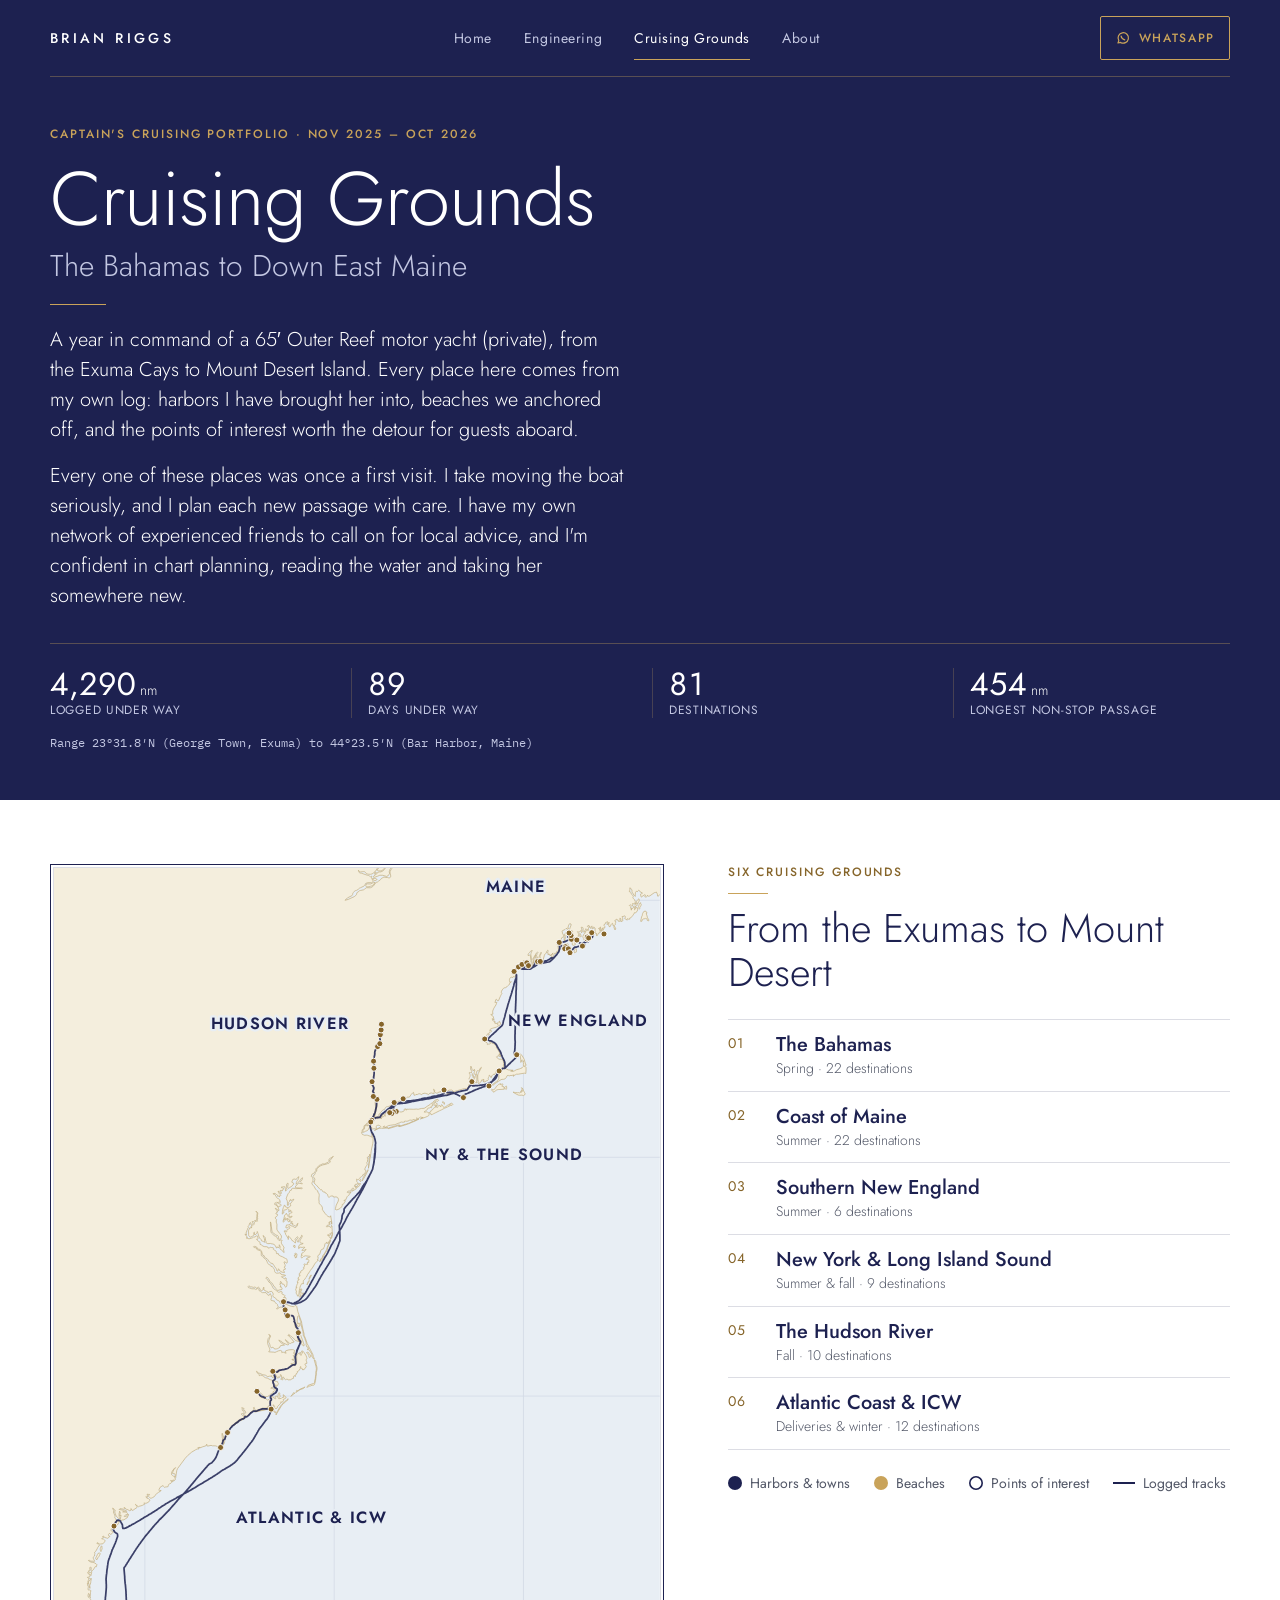
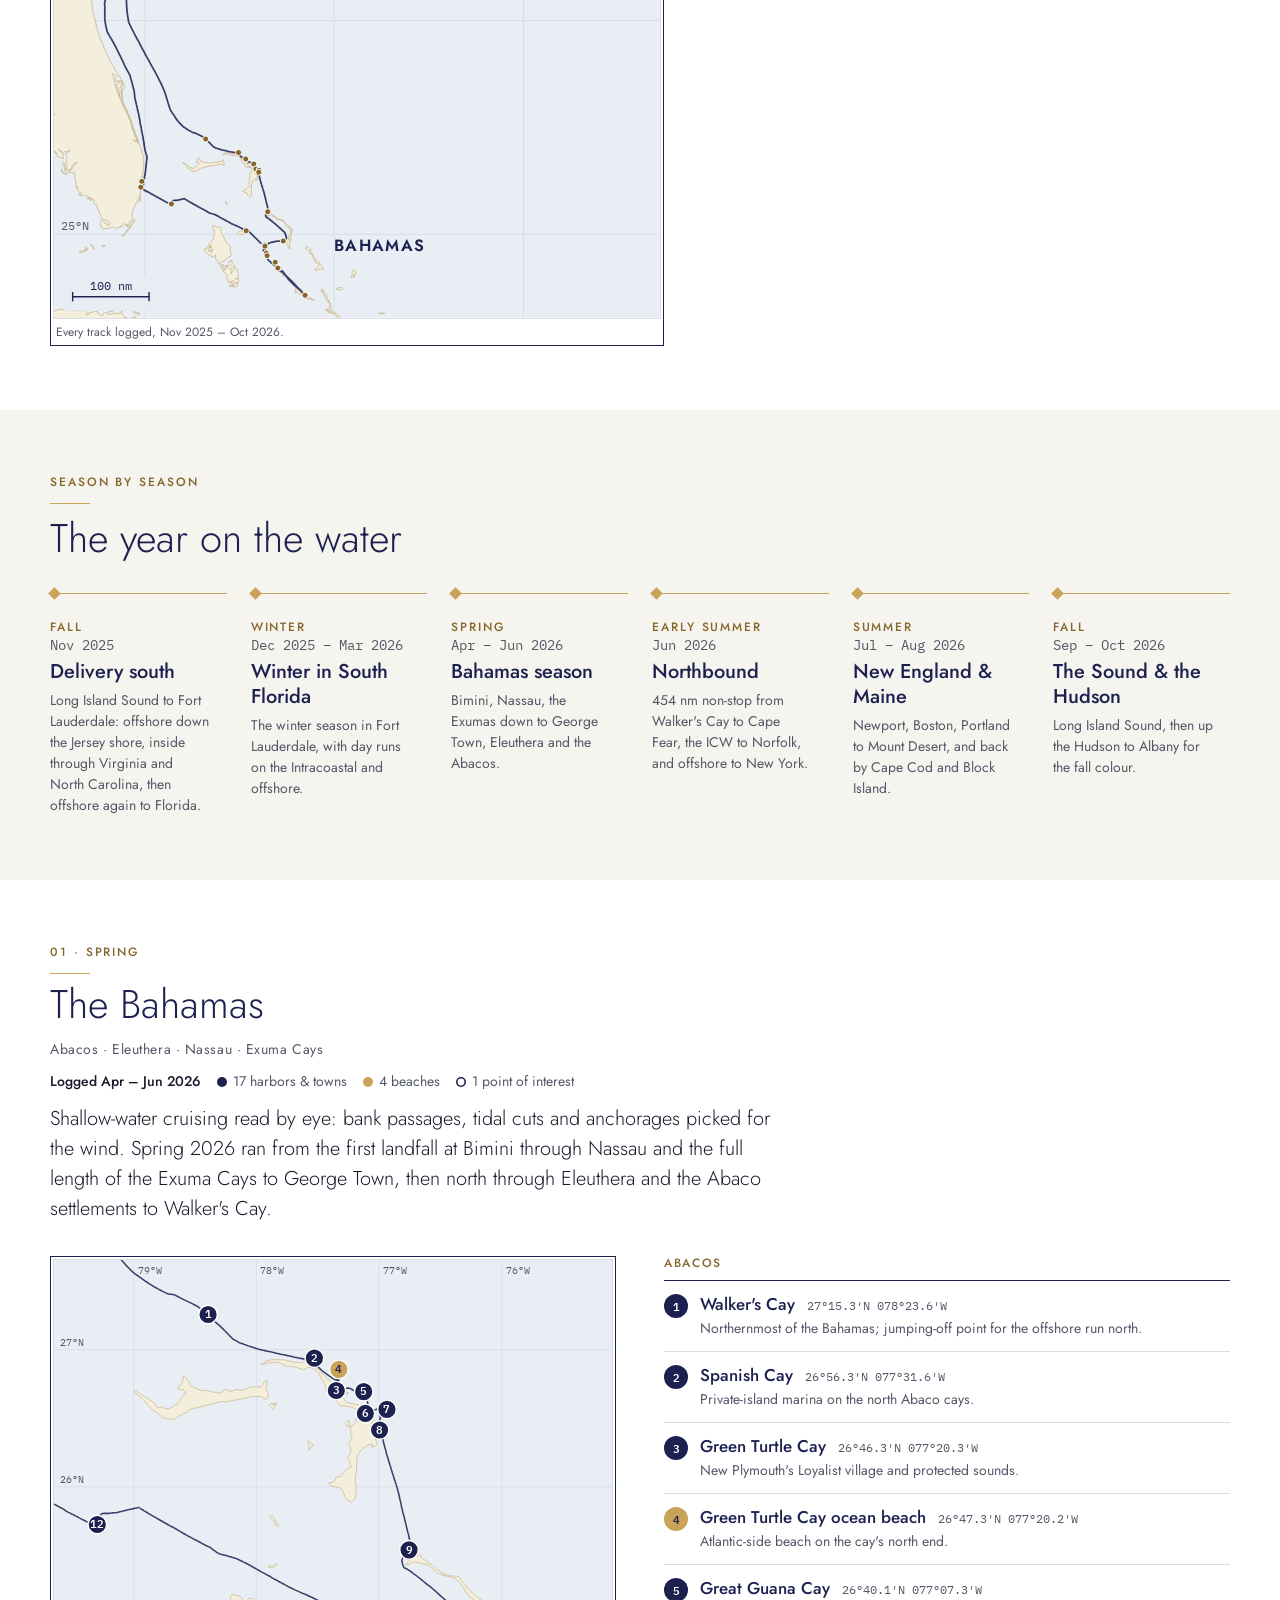
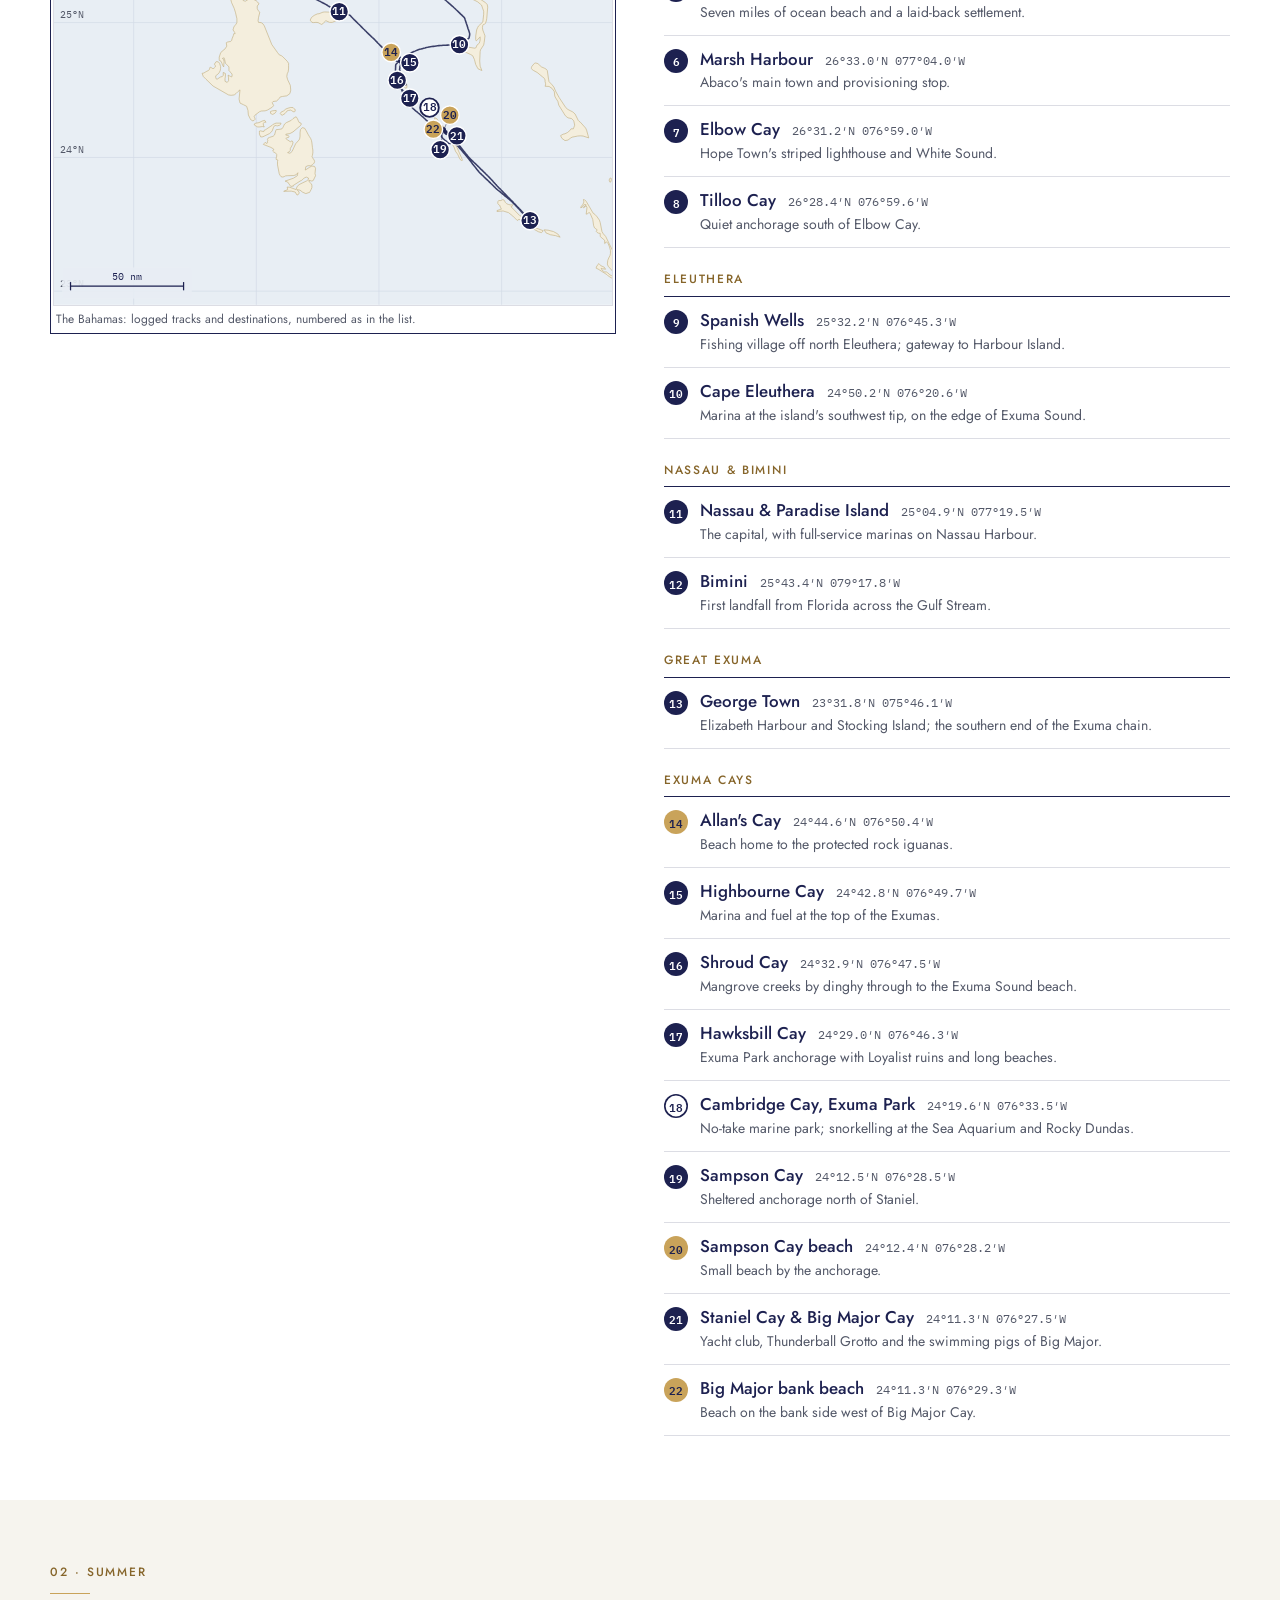
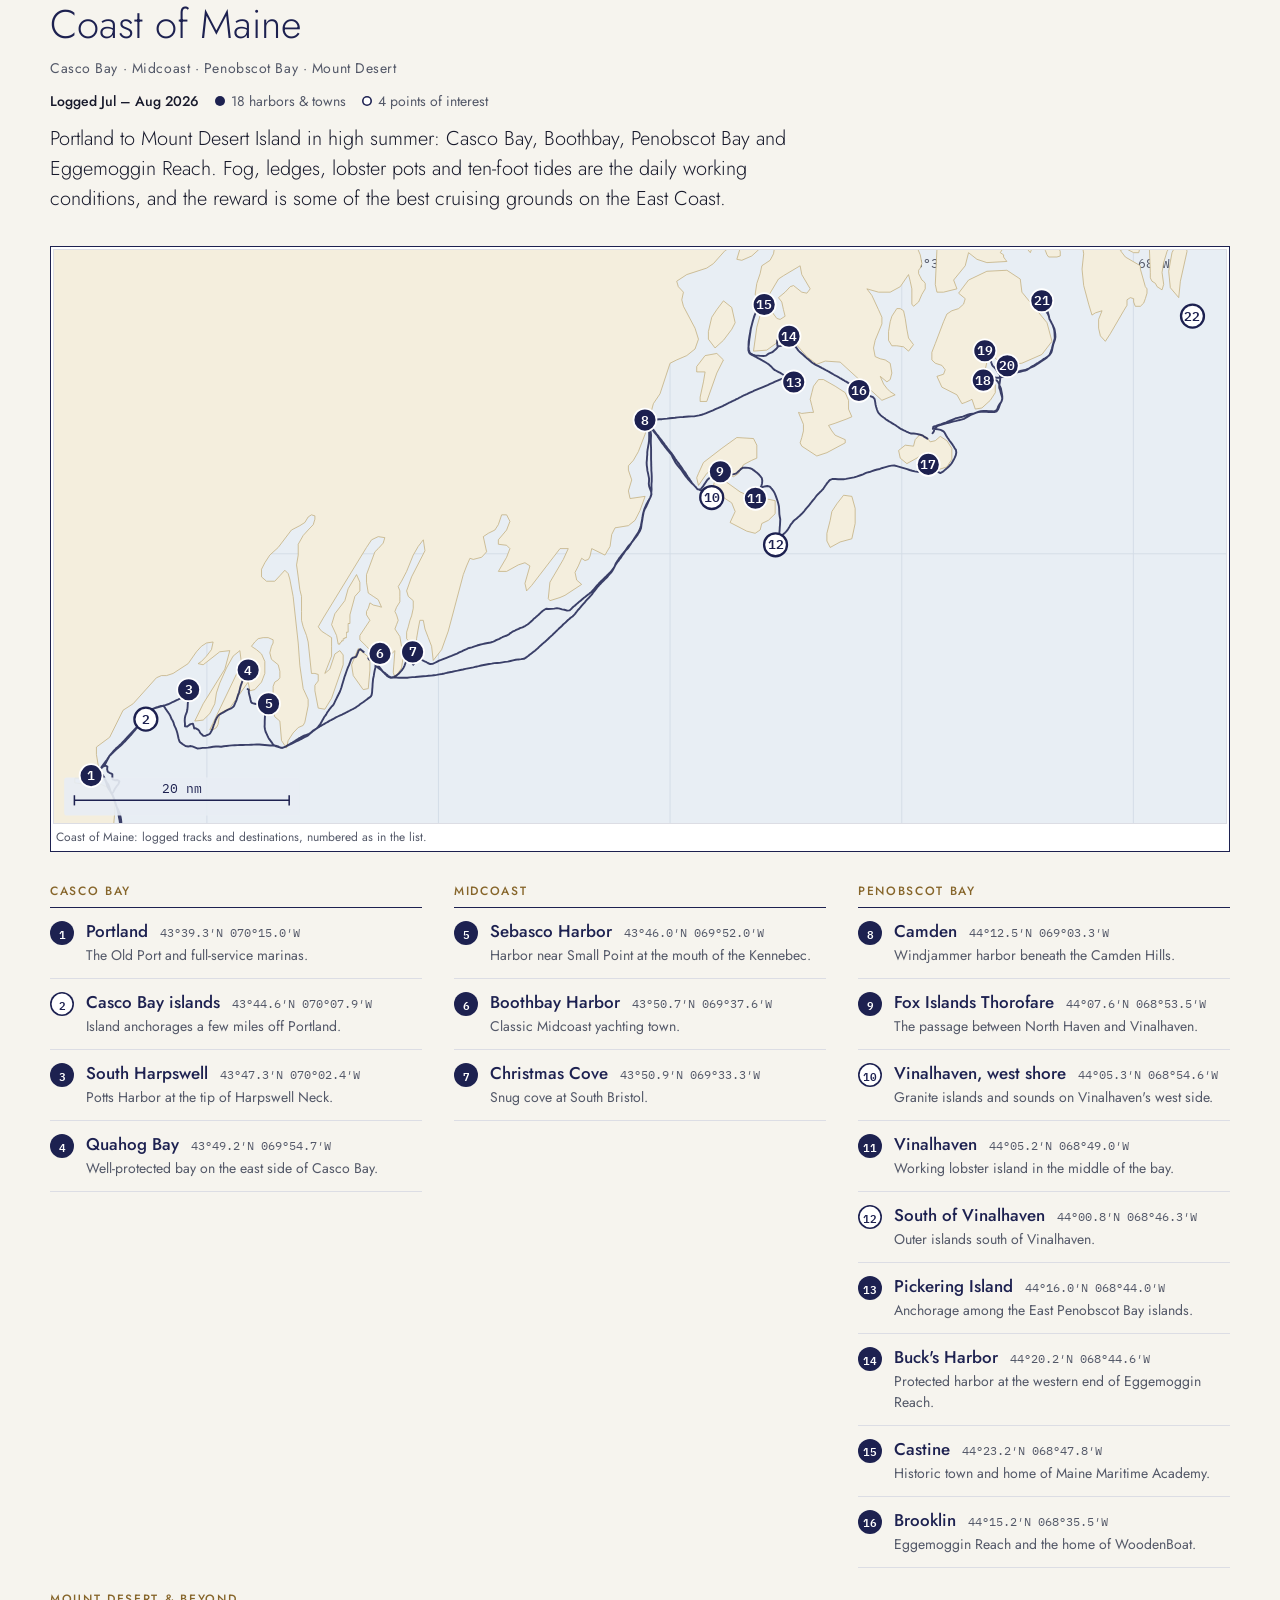
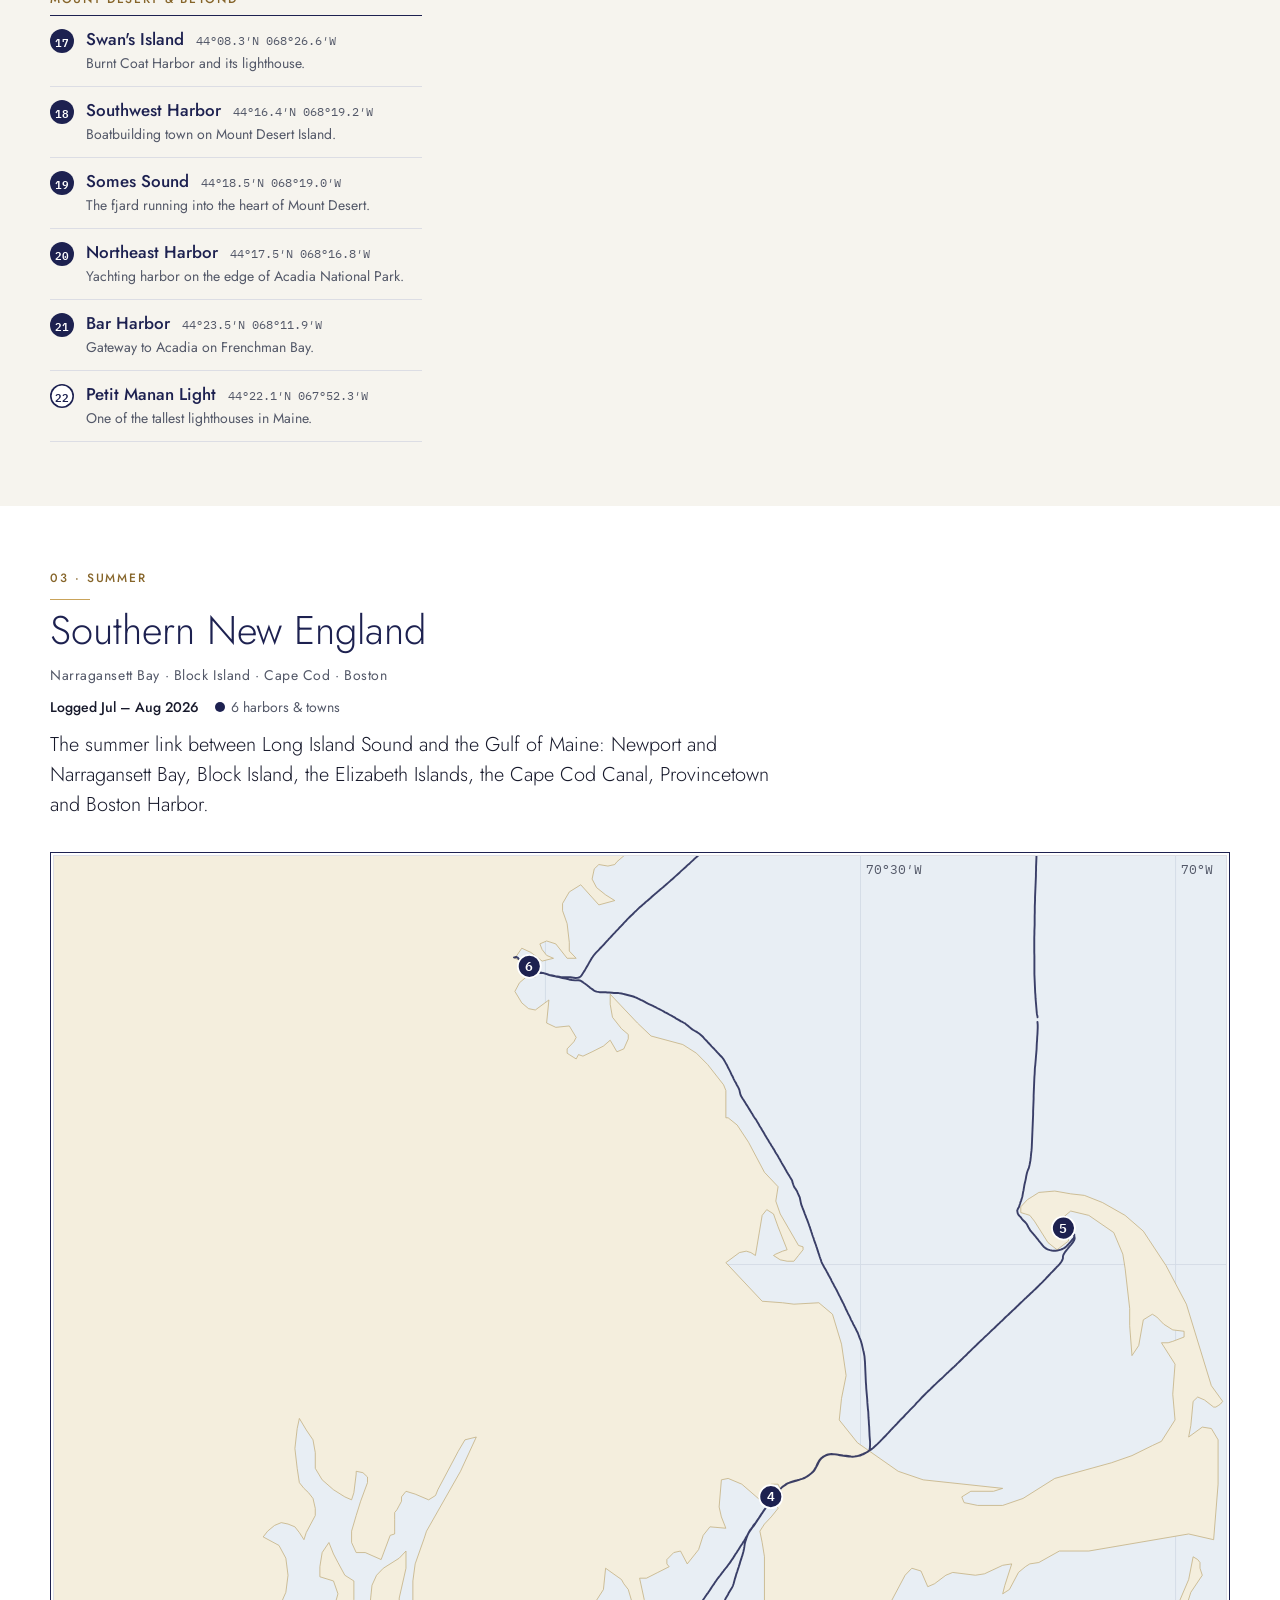
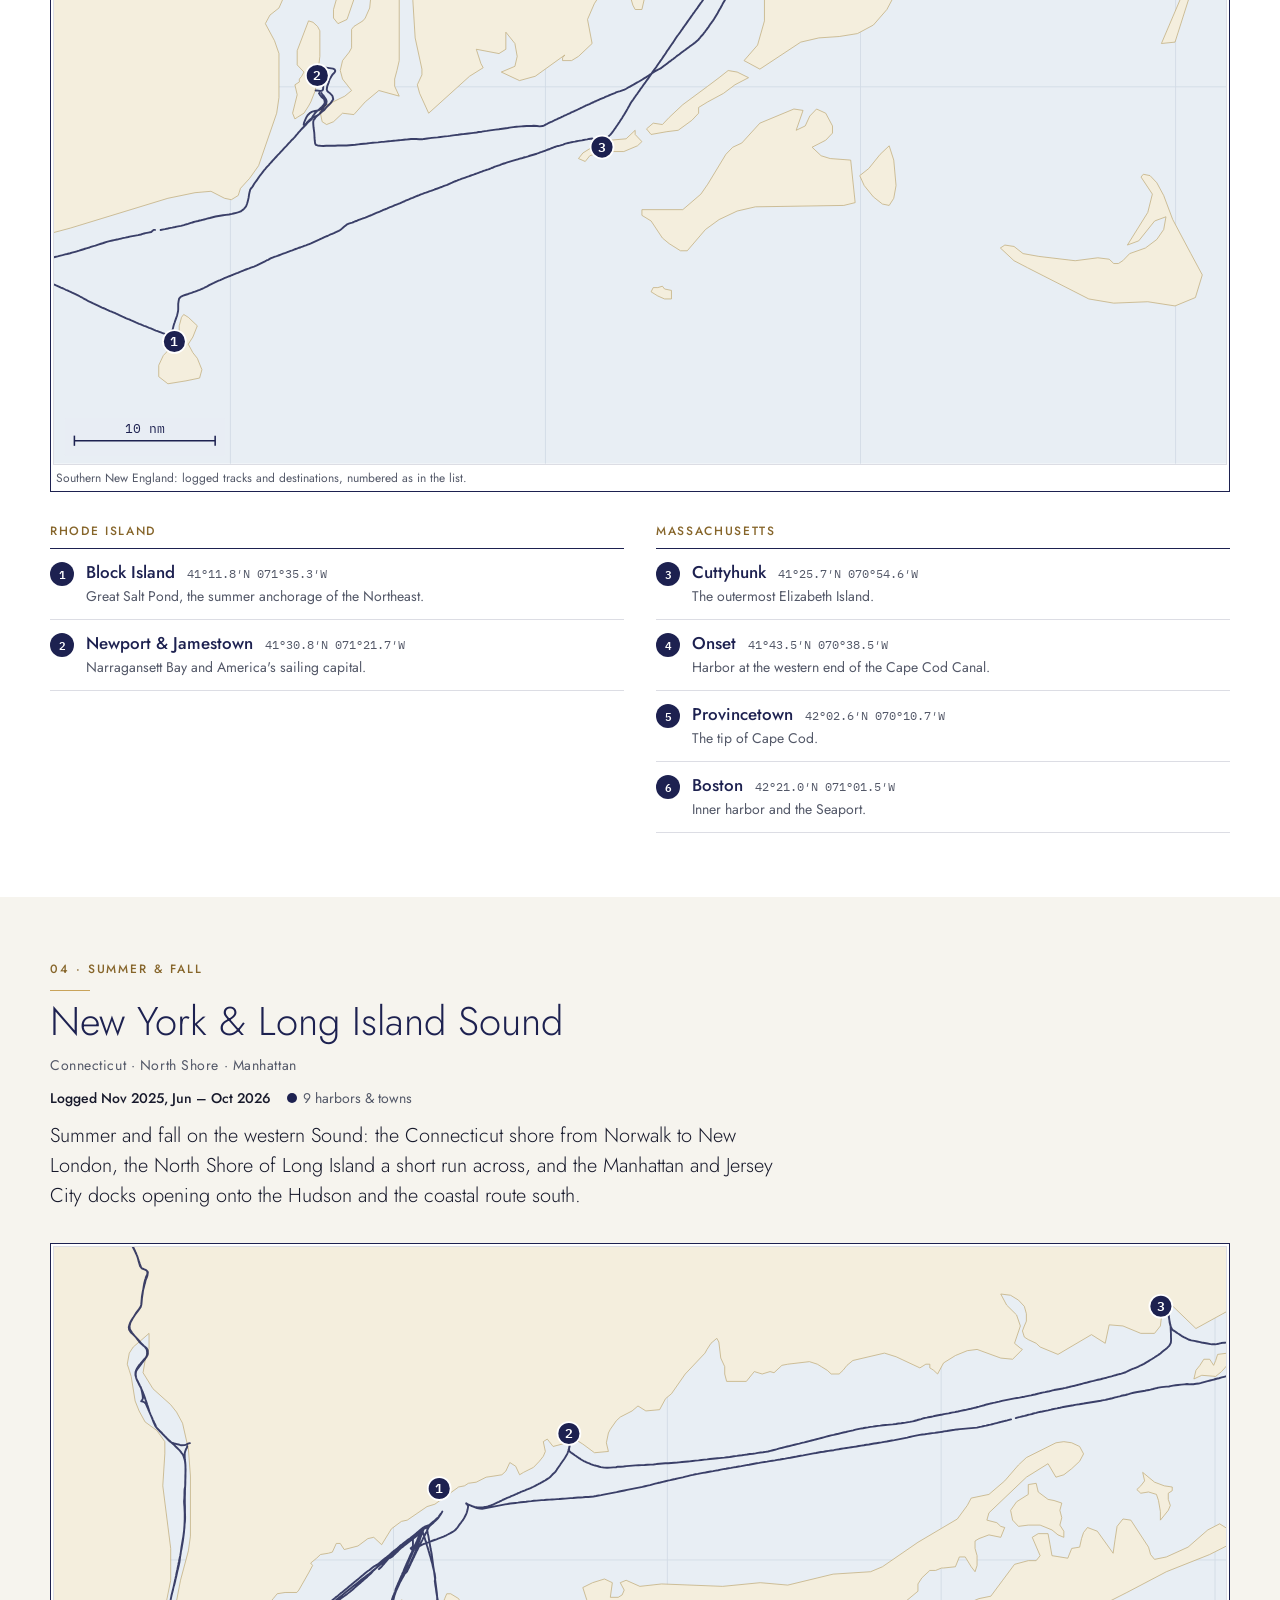
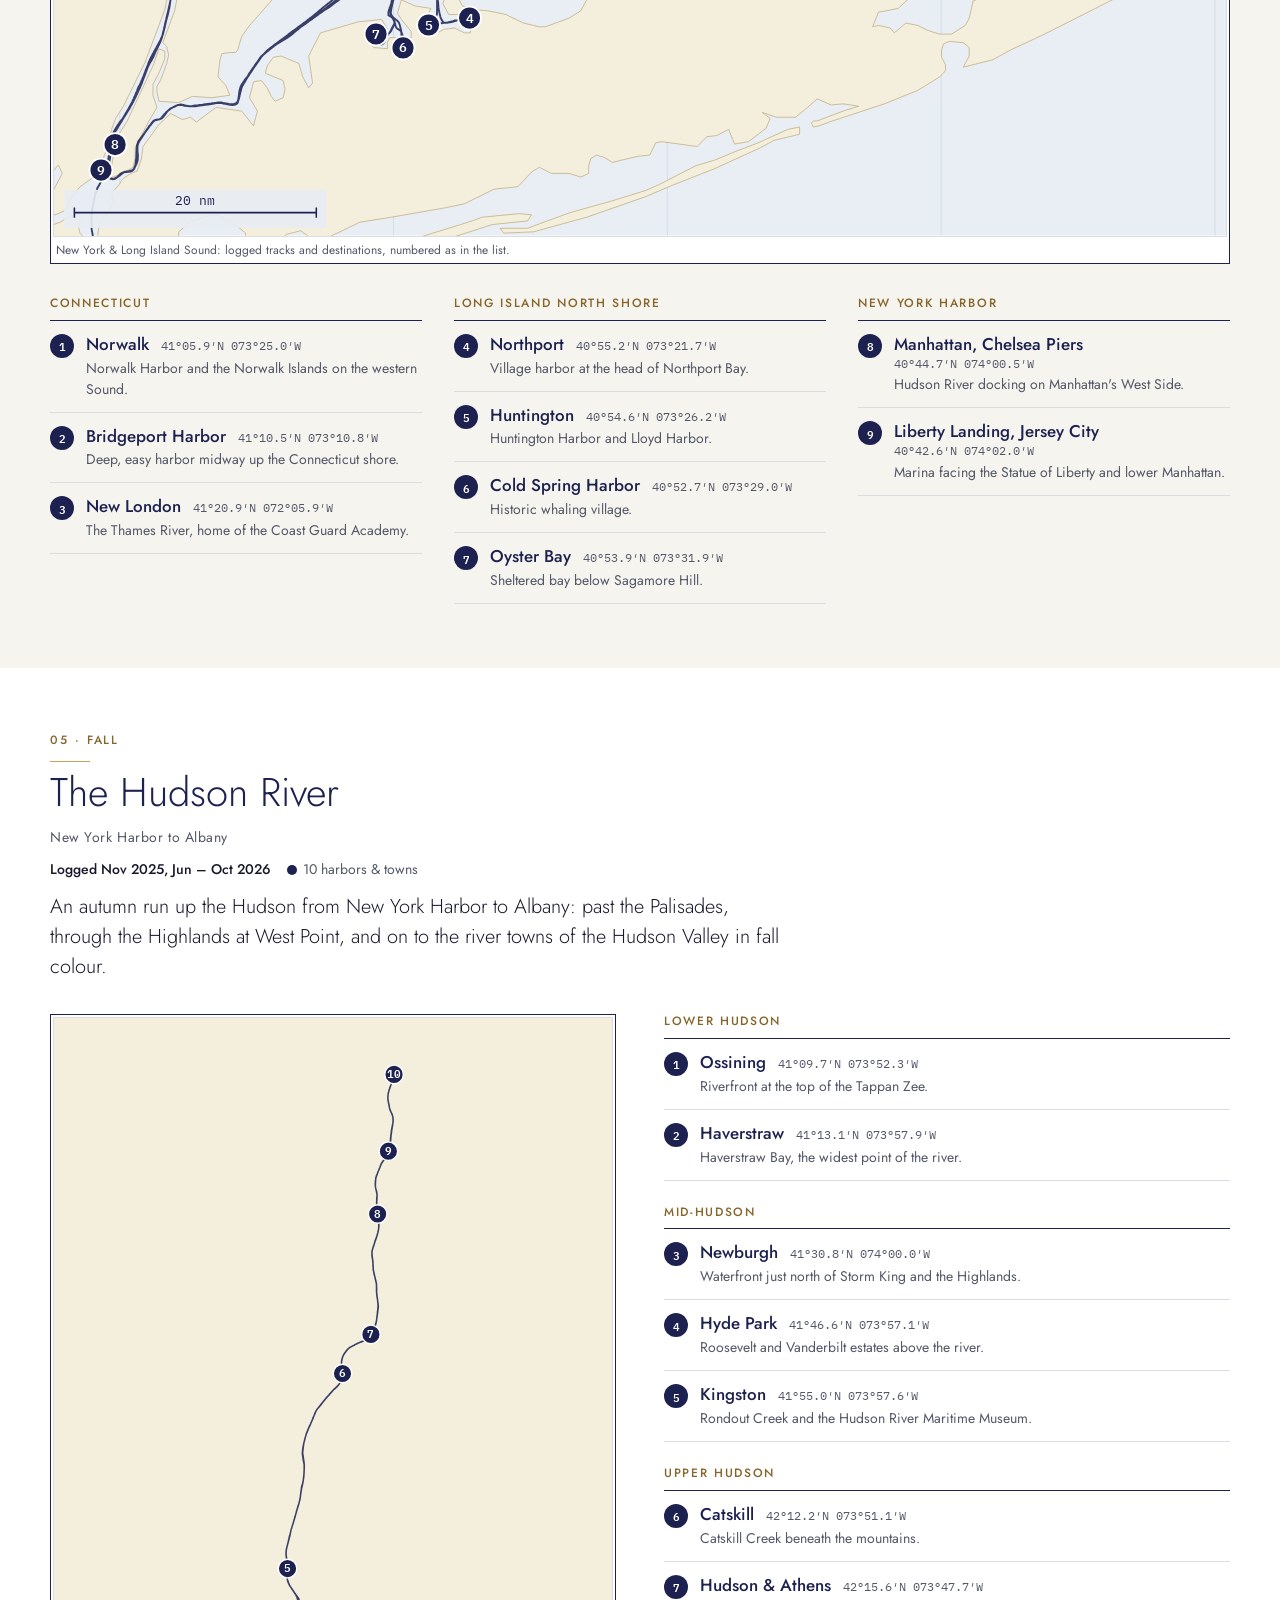
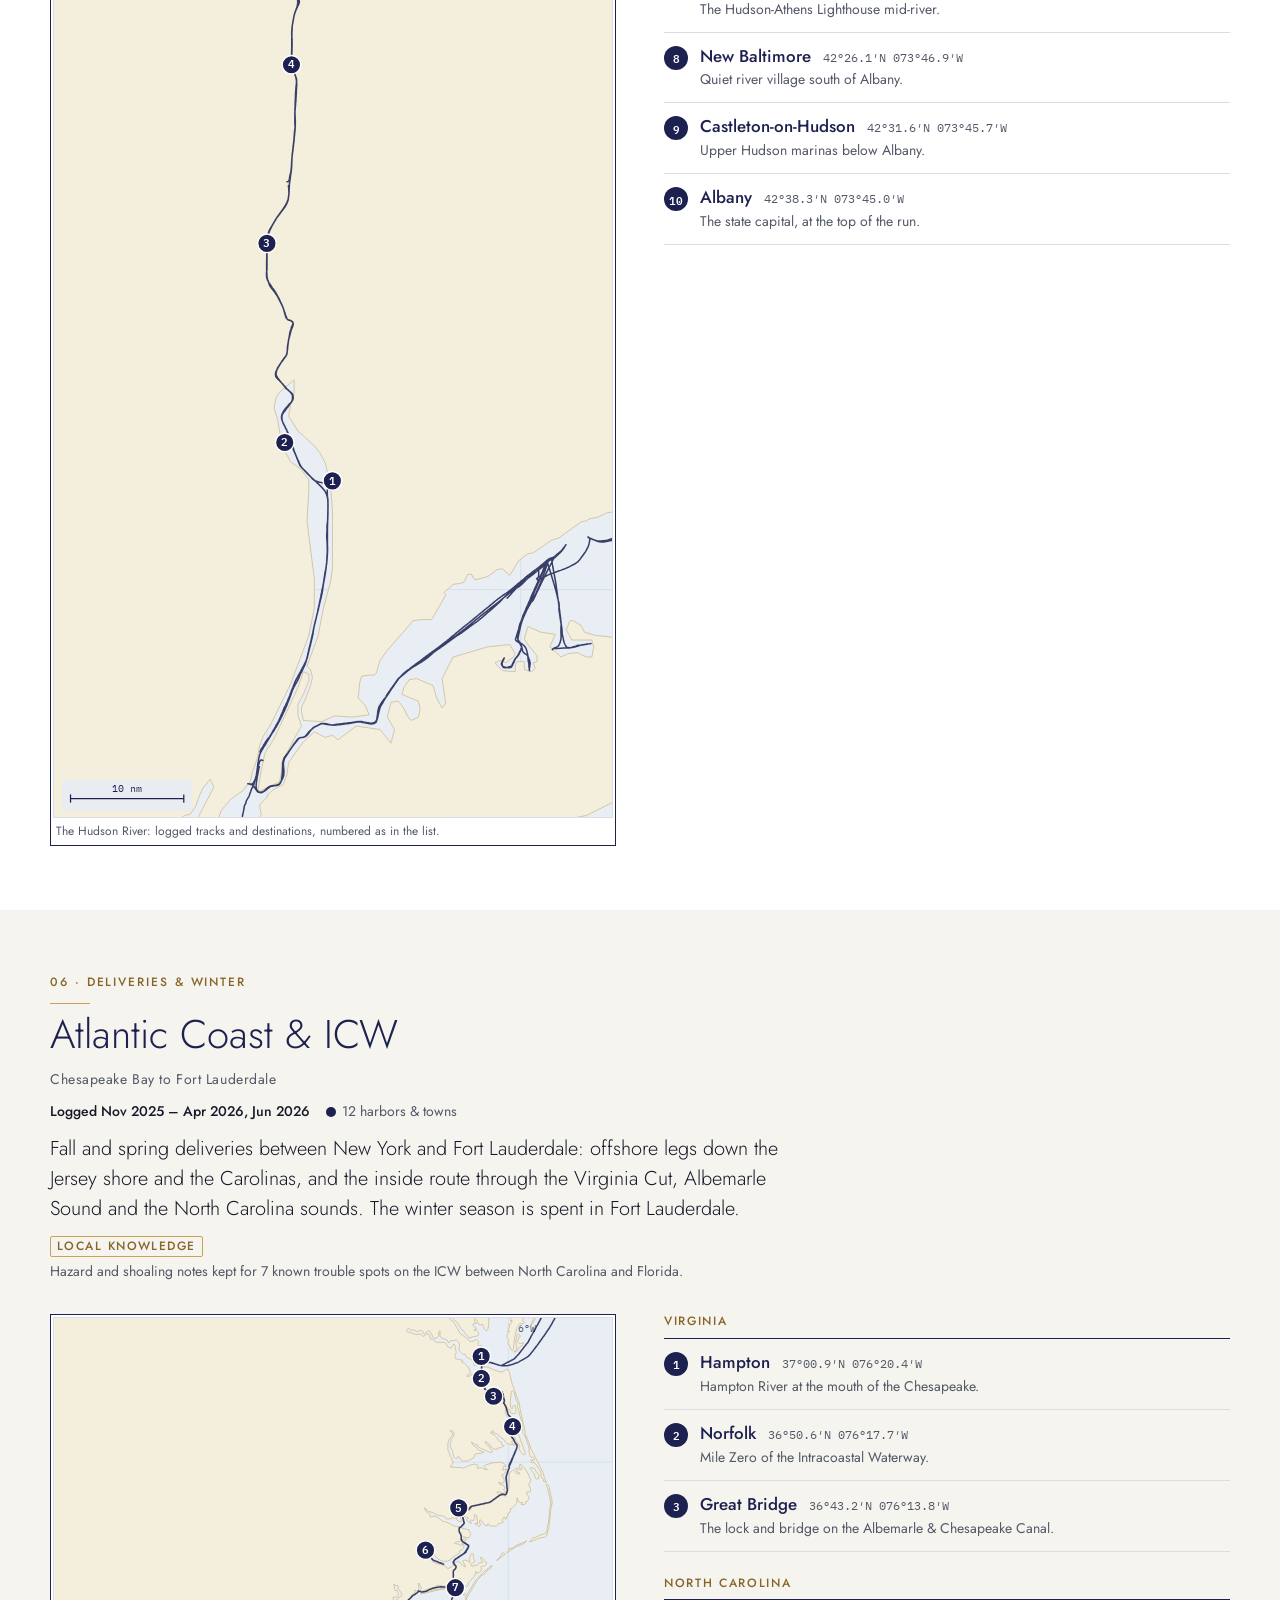
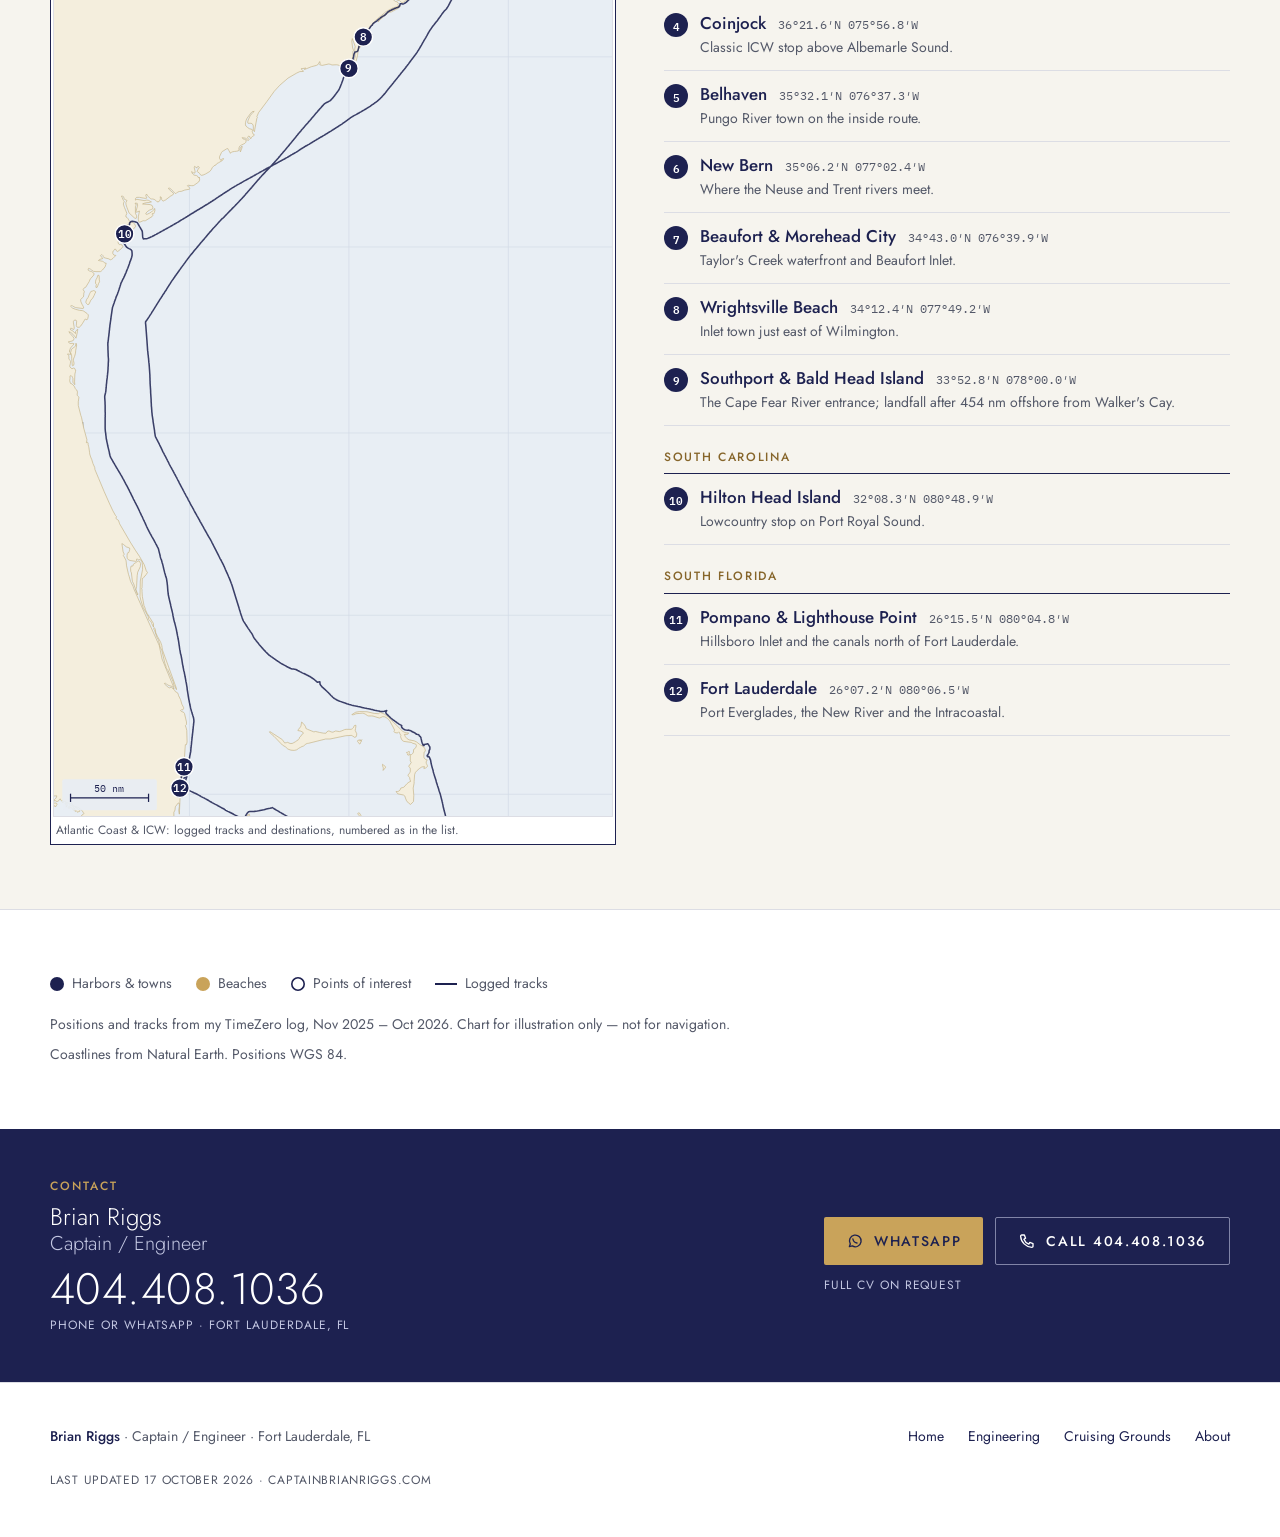
==== cruising-grounds/index.html @ 5582a788 "Launch captainbrianriggs.com" ====
<!doctype html>
<html class="dir-a" lang="en">
<head>
<meta charset="utf-8">
<meta name="viewport" content="width=device-width, initial-scale=1">
<title>Cruising Grounds · Captain Brian Riggs</title>
<meta name="description" content="4,290 nm and 81 destinations logged in a year, from the Exuma Cays to Down East Maine: harbor charts and local notes for six cruising grounds.">
<meta name="robots" content="index, follow">
<meta name="author" content="Brian Riggs">
<meta name="color-scheme" content="light dark">
<meta name="theme-color" content="#1D2150">
<link rel="canonical" href="https://captainbrianriggs.com/cruising-grounds/">
<meta property="og:type" content="website">
<meta property="og:site_name" content="Brian Riggs">
<meta property="og:title" content="Cruising Grounds · Captain Brian Riggs">
<meta property="og:description" content="4,290 nm and 81 destinations logged in a year, from the Exuma Cays to Down East Maine: harbor charts and local notes for six cruising grounds.">
<meta property="og:url" content="https://captainbrianriggs.com/cruising-grounds/">
<meta property="og:image" content="https://captainbrianriggs.com/assets/img/og.png">
<meta property="og:image:width" content="1200">
<meta property="og:image:height" content="630">
<meta property="og:image:alt" content="Brian Riggs, Captain / Engineer">
<meta property="og:locale" content="en_US">
<meta name="twitter:card" content="summary_large_image">
<meta name="twitter:title" content="Cruising Grounds · Captain Brian Riggs">
<meta name="twitter:description" content="4,290 nm and 81 destinations logged in a year, from the Exuma Cays to Down East Maine: harbor charts and local notes for six cruising grounds.">
<meta name="twitter:image" content="https://captainbrianriggs.com/assets/img/og.png">
<link rel="icon" href="/favicon.ico" sizes="32x32">
<link rel="icon" href="/assets/img/favicon.svg" type="image/svg+xml">
<link rel="apple-touch-icon" href="/assets/img/apple-touch-icon.png">
<link rel="preconnect" href="https://fonts.googleapis.com">
<link rel="preconnect" href="https://fonts.gstatic.com" crossorigin>
<link rel="stylesheet" href="https://fonts.googleapis.com/css2?family=Jost:wght@300;400;500;600&amp;family=IBM+Plex+Mono:wght@400;500&amp;display=swap">
<link rel="stylesheet" href="/assets/site.css">
<link rel="stylesheet" href="/assets/grounds.css">

</head>
<body>
<a class="skip" href="#main">Skip to content</a>

<div class="site">
<header class="masthead"><nav class="nav" aria-label="Main"><a class="brand" href="/">Brian Riggs</a><ul class="nav-links"><li><a href="/">Home</a></li><li><a href="/engineering/">Engineering</a></li><li><a href="/cruising-grounds/" aria-current="page">Cruising Grounds</a></li><li><a href="/#about">About</a></li></ul><a class="nav-cta" href="https://wa.me/14044081036"><svg viewBox="0 0 24 24" fill="none" stroke="currentColor" stroke-width="1.8" stroke-linejoin="round" aria-hidden="true" focusable="false"><path d="M4.5 19.5l1.2-3.6A7.8 7.8 0 1 1 8.4 18.6z"/><path d="M9.2 9.3c.3 2.3 2.4 4.6 5.4 5.4" stroke-linecap="round"/></svg><span>WhatsApp</span></a></nav></header>
<main id="main" tabindex="-1">
<header class="cg-hero">
  <div class="cg-wrap">
    <h1 class="cg-title">Cruising Grounds</h1>
    <p class="eyebrow">Captain's cruising portfolio · Nov 2025 – Oct 2026</p>
    <p class="cg-tag">The Bahamas to Down East Maine</p>
    <hr class="cg-rule">
    <p class="cg-lede">A year in command of a 65′ Outer Reef motor yacht (private), from the Exuma Cays to Mount Desert Island. Every place here comes from my own log: harbors I have brought her into, beaches we anchored off, and the points of interest worth the detour for guests aboard.</p>
    <p class="cg-lede">Every one of these places was once a first visit. I take moving the boat seriously, and I plan each new passage with care. I have my own network of experienced friends to call on for local advice, and I'm confident in chart planning, reading the water and taking her somewhere new.</p>
    <ul class="cg-figs" aria-label="The year in figures">
      <li><b>4,290<small>nm</small></b><span>logged under way</span></li>
      <li><b>89</b><span>days under way</span></li>
      <li><b>81</b><span>destinations</span></li>
      <li><b>454<small>nm</small></b><span>longest non-stop passage</span></li>
    </ul>
    <p class="cg-range">Range 23°31.8′N (George Town, Exuma) to 44°23.5′N (Bar Harbor, Maine)</p>
  </div>
</header>

<section class="section cg-ov" aria-labelledby="cg-ov-h">
  <div class="cg-wrap cg-ov-grid">
    <figure class="cg-chart is-ov"><svg viewBox="0 0 520 901" class="map ov" role="img" aria-label="Chart of every track logged from the Bahamas to Maine, Nov 2025 to Oct 2026, with 81 destinations and the six cruising grounds labelled"><rect class="water" width="520" height="901"/><line class="grat" x1="0" x2="520" y1="829.4" y2="829.4"/><text class="gl" x="6" y="825.4">25°N</text><line class="grat" x1="0" x2="520" y1="646.1" y2="646.1"/><text class="gl" x="6" y="642.1">30°N</text><line class="grat" x1="0" x2="520" y1="453.3" y2="453.3"/><text class="gl" x="6" y="449.3">35°N</text><line class="grat" x1="0" x2="520" y1="248.3" y2="248.3"/><text class="gl" x="6" y="244.3">40°N</text><line class="grat" x1="0" x2="520" y1="27.7" y2="27.7"/><text class="gl" x="6" y="23.7">45°N</text><line class="grat" y1="0" y2="901" x1="78" x2="78"/><text class="gl" x="82" y="14">80°W</text><line class="grat" y1="0" y2="901" x1="240.5" x2="240.5"/><text class="gl" x="244.5" y="14">75°W</text><line class="grat" y1="0" y2="901" x1="403" x2="403"/><text class="gl" x="407" y="14">70°W</text><path class="land" d="M-9.8 911.1l0-925.1 306.7 0-.9 1.2-1.4 1-.7.5-.6 1.4-1.5 2.3-2.4 1.7-5.9.8-2.6 1.5-3.5 4-.9 1.5-.4.8-1 .6-.7.6-.7.8-.7.4-1.4.3-2-.1-.7-.2-.7-.2-.8-1.1-.6-.5-.8-.2-3 .3-.9-.4-.8-1.1.2 1 .4.7.4.6.7.2 1 .1 4.9 1.7.8.1.8.3.6.6.7.3.7-.6.2.7-.2.8.5 1 .6 1.2.7.8-1.8 1.2-3 0-1.4.4-.6.5-1 1.6-.4.4-3.1 1.5-.9.4-.9.9-1.3.8-1.3.4-.9.6-.7.9-.6 1-.1.9-.4.7-.7.4-3.4 1.7-2 2 2.6-.7 5.3-2.4 1.1-.8 1-1.3.1-1 .4-.6.7-.3 1.3-1.1.7-.2 2.8-.6.7-.4 1.1-1.1.7-.3 3.2.1 1.4-.6 1.3-1 2.4-3.2 1.1-.2.8-.7 1.7-1.2 1.1-1.4 1-.4.9-.5 2.7.4.7-.2.5.4.7.1.9-.5.4-1-.6-2.6-.1-1.1 1.2-2.5.7-.7.3-.9.2-.9-.2-1.7.3-1.5.6-1.3.6-.8 5-4.8 1.4-2.1 231.2-.1 0 98.1-.5.8-.6-3 .5-.7.2-1-.7.2-.4.7 0-1.2-.7-.3.1-.9-.1-.7.5-1.3 0-1-.2-.6-.1-.7.5-1.3-.3-.8-.9-2.8-.8-.1 0-.9.4-1.7.2-1 1-1.6.6-1.4.9-5 .4-1.1 0-4.5-2.8 3.2-.1-1 .3-.8 2.6-2.9 0-36.9-1.1-.4 1.1-1 0-1-.6-.3-1.4.4-.7.4-.4.4.6 1.3.4.5.8.6 1.2.2.1 1.5-.5.4-.8.9-1.5 1.8-.5.9-.3-.5-.6-1.2-.6-.4-1-.2-1 .2-.6.7.8.1 1.1-.1.7.2-.4 1.1-.7.5-2 .3-.3.6-.1.7-1.2.2-.7.9-.5.4-.8.3-.3-1 .1-.7-1-1.9-.9.5-.8.1-3.8 2.7-1 .4-.8-.3-.3-.6-.2.9-.5.4-.7.3-.9-.3.4-.7.1-.8-.6-.4-.5.8-.8.1-1.1 1-.5.3-.6-1.8-.1-.7.8-.4.8-.3-.2-.7-1-.2-.6-.3-.3-.6-.4-.6-.5-.4-.9.8-.3.5-1-.3-.7 1.1-.1 1.2-.1 1 .2 1-.8-.4-.6-.7-1.2-2.1-.4-1 0-1.4-.5-.4-.5-.8-.8-.5 0 1.4.3.6-.7.5 0 .9.8 0 .4.7.4 1.1.5.4.8 1.1.5.9-.4.7.3.7.4.5.6.5.6 1.5.3.5-.3.5-.1.7-.3.7-.7.3-.7-1-.7 1 .5.4-.2 1-1-.1-1.1-1-.6.6.4.6.6.6.7 2.9.3-1.9.9.4.6-.7-.2-.7.4-.4.5.7.2 1.3 0 1 .7-.6.1-.9-.5-2 .8.6.7 1.3.7.2.3 1.5-1.3 2.1-.7.3-1 0-.2 1-.7.7-.4.7-1.7 2-1 .3 0 .9-.9 0-.8-.5-.6.4.3.8-1.1-.5-.5-.4-.6-.3.5-1.2-.1-.9-.6-.3-1 .4-.3.6-.7-.6.1.8.5.5-.3 1.5.6.5-1 .7-.4.7-.5-.8-.1-1.2-.2-.9-.7-.2.1.7 0 1.4.5.4-.6.2-1.2 0-.2-.9-.6-.4-.3.4-.4-1-1.8 1.4.9.3 0 1.4-.3.8.1.7-.5.6-.7.3-1-.2 0-1.1-.3-.6-.6.3-.5.6-1 2.1-.9-.3-.3-1.3.3-2.3-1.5 2.1-.3-.5.3-.8.3-.7-.2-.7-.5.5-1 .3-.4 1.4-.9.3-.1.7.7 1 0 1.2-.8 0-.2.7-.5 2.1-.1 1.1-.6-.7-.1-1.1.2-1.3.5-1-.8.9-.3.8-.1.6.1.9-.8-.2-.2-3.7-.6.7-.1 1-1-.3 1.1 1.2.3 1.4 0 .9-.3.5-.5-.5-.4.4-1.2 2-.4.6-.4-.9.2-1.3-.7.3-.2-.7-.4-1.3-.1-1.2.1-1.1-.1-.7-.9-.3-.4-.7-.3.5.1 1.1-.8.4-.3-1.8-.1-1-.8.8 0 1.4-1.2-1-.1-1.2-1.2-.4-.6.9 1.1.4.3.6-.5 1 .3.4-1.3.3-.7-.3-.6-.4-.2.9-.8 1 .2.6-.9.2-.6-.5.1-2.5-.2-.7-.6-.3-.9 0 .5 1.4 0 .9.2.9.2.6-.5.9-.4-.9-.3-1-.6.8-.7.4-.8 0-.8-.2.4.5.4 1 .3 1-.5 1.1 0 1.2.7.2.5.9-.4.6-.5-.4.5.9.6.4-.9.4-3-2.7-1 0-.6.2-.7-.5-.9-1.1-.7-.2-1.2.8-1 .1.3-1.7.2-.9.8-.2.4.5.5-.6-.4-.9.5-.4.6-.4.5.4.6-.2-.6-1-1.2.1-1 1.2-.3.5-.7-.4.1-.8.2-.7.4-.7.4-.4.3-1 1-2.6-.1-.8-1.2-.3-.8 1.2-.7 2.5.7.4-.6.5-.7.3-.1-.8-1 .1-.9.9-1.8.8-.7.5.4.7 0 1 .9 1.6.2.7-.2.7-.6.5-.7.3-1.2 2.4-.5.7-.6 2.1-.4 1.2-.4.6-.3.7.2.7-.2.8 1.1.4-.3.9-.4.7-.4.4-1 .2-.3 1.3-.4.6-.9-.5-.2.8-.7.4-.2 1-.8 1.1-1 .4 0-1.3.9-1.6.4-.8-2.6 2.6-.1-1.4-.9 0-.8.4 0-1 .3-.6-.9-.3.6-1 .3-.6-.6-.4-.3.6-.7.6-.1 1.3-.9.6-.5.4-.2.6-1.1 4-.4 1.3-.6.8-.1-1-.3-.6-.2-.6-.4-.7-.2 1.3 0 1.6-.5-.7-.2-.9.1-.8.3-.8.1-.7-.4-.6.3-1.4.9-1.8-.1-.8-.4.5-.3.6-.5 1.1-.3.7-.2.7-.2 1.1.1.9-.2.7.3.5.2.7.1.7-.1.8-.5.7 0-1.9-.5.4-1-.2-.5-.5-.5-.5.7-1.4-.2-.6.2-.6.6.3-.3-.7-.5-1 .6-2.2.6-.6-.4-.4-.8.7-3 5-.4.6.6.5.3.9-.4 1.9.7-1.4.6.8-.9 2.3-.4.8-.7-1.3.2-.7-.3-.5-.4-2.2-.3-1.1-.2-1.1 0-1-.2-1.4-.1-.8.1-.7.4-1.4.7-.8-.2-.6-.4.5-1 .5-.9 1.2-.6.6-.3.5-.3 1 1 .3.7-.8.3.7.3 1.2.3 3.2.1 1.6.3 1.6.3.8-.2 1.6-.5.4-.7.9-.6-1.4-.4-.7 0-1.7.3-.5 0-1-.5-.4 0-.9-.2-.6-.9.3.4.8.3 1.4-.3.6-.4.5-.5-.5-1.3 1.8-.7.4-.1.8-.6.3 2.2-4.6-.1-.9-.5.4-.4.8-.5 1.1-.2.6-.1.8-.4.7-.5.4 0-1.1 1.6-2.4.3-1.3-1.9 1 .3-.6.3-.5-.3-.5-.7.7-.6.8-1.1.7-.8.1-2 2-.7.5-.9 1.9-1 .6.2 1.3-.3.8-1.4.1 1 .5.8-.1.7.3.3 1.2-.1 1.9-.6.3-.8.5-.8-.4-.7 1.1-.6-.7-1 .4-.5.6-.4 1-.1.8.1.8.3 1.1.6-.5.7-.2-.5.5-1.1 1.2-.2.9-.6.4-.9.7-.5.6-.6.5-.8.4-.9.1-.7.4-1.1 1.4-.6 1.1-.1 1.2.5.9-.5.6-.5.9-.4 1-.6 1.2-.9 2.3-1 .1-.3-.7-.5-.6-.6.3-.3 1.2-.4 1.3.7-.2 1 .2-.3.6-.2.6-.4.9-1.7 2.7-.7 1.6-.3.9-.1.8.3 1.8-1.9.4.7.6.7.4.7.5.8 3.4-1.2-1.2-.4-.3.2 1.4.6.7 1.9.9-.7.3.2.8 1.8.1.7 1 0-1.6.7-.7.9-.5 0 1 .7.2.2.9-.3.6-.4.6-.6.6-.8 0-.9.5-.5.6-3.3.9-1.6.6-.6.5-.2.7-.1.8.8-.7.8.6-.5.4-1 1-.9.2-.4.7.7.8-.3.5-1-1-.6.4-.3.6.2 1 .1 1 .4.8-1.1-.8-.8 0 .4.6-.9-.1-.8.3.7.3.4.6-.8.3.1 1.1.7.4.7-.6-.1 1.2 1.1.2.4.6-.5.6.5.5.8-.4.6-.3.7.3.6-.7-.4-.5-.4-.6-.2-1.2 1.4 1.5.7.7 1.7.4.7.5.6.6.8 1 .1 1.6.6.5.6.9.8 1.5.7.8-.1.7.2.7.9 1.6-.2.8-1-.3.7-.3-.5-1.2-.2-.6-1 2.1-.8-.1-.7.5 1.9 2 1 0 1.9 0 .7.6.5 1.6.2 1.6-.2 1.2-.1 1.1.9 1.2 2.1 1.4 1.3.5 4.1.4-1.7.2-.3.6.7.1 1.3 0 1-.4 1.7-1 2.9-.8 1-.4 1.1-.5 1.2-1.3-.1-1.3.1-1.6-.7-1.1 1.1-.3-.5-.3-.9-.7-.7.1-.2 1.4-.4.5-.1-1.6 0-.9-.2-2-.1-.8-.5-1.1-1.3-.9-.9-.2-.7.6.3.5-.3.9-.5-.4-.7-1.1-.5-.3.2-.8.6-.3.8-.1.8.1 1.6.5 1.2.6.9.9 1.2 1.7 1.1 2 1.2 4.2.6.8-.9 0-.7 1.3 1 .1.4.6 0 2.3-.2 2.9-1.3-.3-5.2.9-1.5 0-1 .5-.8.3-.8 1.1.1-1.3-1.4.5-1.6 0-.9.5-.7-.6-.9.2-.9 1.8-.7.8-.8.4-.9.2-1.1 0-.9.3-2.1 1.4-.9-.5.7-.8.4-1.2 0-3.3-.1-.8.1-.9.7-.8.1-.8-.5-.5-.3.8-1.2-.8-.7-.3-.4 1.5.3 1.1-.8-.1-.6 1.2-.6.7-.3-.6-.7.4-.5.7-.6.3-.1 1.1-.5.5-.3-1.1-.4-.5-.8-.6-.1 1.1-.5.8-.3.8.2 1.2-.7.7-.8.2-1.4.8-.8.2-1-.4.7-.3 0-1.2-.4-.6 0 .9-1.6 0 .3.8-.6.6-2.1 1.9-.5-1 .1-1-.3-1.9-.1-1.9 0-1 .1-.9.4-1.3 1.9-3.5.8-1.7-.9.7-1.1 2-.4.5-.7-.3-.7.2-.3.6-.1 1.1-.7 1.5-.8-.4-.7-.5.2-1.4.3-.7.3-1-.6-.6-.1 1.1-1-.1-.6-.5-.4-.6 0-.8-.4-1.2-.4-.6-.2 1.6.1 1 .1.7.5.5.3.9-.4 1.2-.6-.3-.7-.2-.7.4.6.8.3.6.1.9-.1.9-.3.8-.5.4.2 1.3.3.6 0 2.3-.2.8-.9 2.7-.5.7-.4.5-.5.6-1.1-.5-.8.1-1.4.3-5 1.5-2.5.7-1.4.6.6-.8-.6-.7-.8-.4-2.1.1-2.3 1.1-1.6-1.4-.5 1.3-1.2.4-1.1-.4-.8-.1-.2 1.1-.8-.5-2 1.2-1.1-.5-.7-.4-.3-.5.2-.6-.1-.9-.8-.6-.3.5.6.6.3.7-.4 1 .5.4-.6.6-2.1-.6-1.3.3-.7.5-.4.6-.4-.3-2-.7-.7-.2-1.9.4-.6.6-.7.2-.6-.4-.7-.3-1.3.2-.8.5-1.1-.1-.5.6-1.2 0-.1-.9-.3-1.5-.8.5-1.2 1.4-.9 1.2-.7 1-.8 0-.8 0-.7.4-.6.7-.2.8-.7.6-.7-.5-.5-.4-.5.3-.8.2-.6-.3 0 .9-.5.7-.6.3-.5-.4-.6.3-.7.3-1 .4-.7.2-1.8 1.1-1.6.9-1 .5-.6 1-.4-.5-1 .5-.8.3-.4-.4-.5.6-.7.3-.5.8-.6 1.1-.8.1-.7.4-1.4 1.6-.5.6-.2.8-.9.2-.3 1.4.5.5.2.6-1 .1-1.2 0-.8.3-1.2 0-.1-.9.6-1.4 0-1 .5-2.1.3-1.8.5-1.8.1-.8 0-3.6-.1-1.6-.4-1.5-.3-.7-1.4-1.4-.6-.9.1-.8.2-.7 0-.9-.5.5-.6.7 0 1 .3 1.8.3.6.3.7.7.5.5.6-.1 2.7.4 3.7 0 1.1-.3 2.5-1.2 3.1-1.3 2.6-.5.8-.2.6-.2 1-.3.7-.5 1.1-.9.6-.5.8-.3.6-1 .4-.3-.5 1.1-2.1-.9.6-.3.7-.3.5-1 .5-.9.8-.2 1.8-.2.8-.9.4-.3.5-.2 1.7-.5.6.3.7.5.9 1.1.4.5.3 2-.1.8.1 2.8 1 1.3.8-.1-.8-.7-2.6.9.5.4.9.1.9.1 1.4 0 2.9-.2 2-.5 2.2-.6 2.6-.2 1.1-.2 1.3-.2 1.4-.2 1.3-.1.8-.2 1.3-.4 1.9-.1.8-.2 1.3-.2 1.2-.7 4.2.5-6.2.2-2.1.3-.9.2-.8.2-1 0-.8-.9.1.5.4-.4.8-.2.5-.7-.1-.6.7-.1.7.7-.2-.2 1.6-.7.6.7.2-.5 1-.4.6.2.8.2.7-.6 1.1-.7 1-.7 1.5-.1 1.1.9.5-.1 1.2-.5.5-.6.8-.3 1-1.2.3-.1.9-.9.6-1 .6-.7.8.9 1.4.4.8-.2.6-.7-.3-1.4-1.5-.8.3-.7-.6 0 1.6.2.7.7.7-.1.7-.5 1-.8-.4-.8.4-.5.8-.2.7 1 .7.5.8.2.7-.9.5-2 1.2-.8.3.2-.8.5-.5.8-1-.8-.5-1.2 1.3-.3.7.1.8-2.1-.1-.8.3-.6.7.9.3.8.3 1.8-.6-1 .9-1.2 1.9-.7.4-.5.5-1.5 3.2-.7-.3-.6.6.8.1.2.7-.9 1.2-.2.7-.6.4-.8.2.1.7-.6 1.4-1.1 1.1-1.2.8-1.9.7-1.2-.4.1-.9.3-1.3.2-.8.2-.7 1.7-3.5.2-1.6-.7-1.4-.5-.4-1.8-.2-.9.3-.5-.3-.2-.7-1.1-.1-1 .2-.8.7-.9.2-.5-.5-.3-.7.1-.8-1.4-1.3-.8-.3-.3-.8-1.4-.2-.6-.3-.3-.6-.3-.7-.5-.4-.6.3-.5-.4-3.4-3.9-1-.8-.7-.8-.4-1.3.6.6.1-.8.4-1.9-1.3-1.8-.4-.5.8-1.1.6-.4.4-.6.1-1.1.5-.4.3-.5.5-.4 0-1.2.7-1.2 1.2-1.2 1.1-.8 1.9-.8 1.4-.4 1.3-.1 1.2-.6.7-.2.8-.1.4-.3.5-.6.6-.4-.5-.7-.2-.8.7-.2.5-.6 1.4-1.8.6-.6-.9.3-1 1-.7.2-.6.3-.5.8-.1.9.1.9-.4.4-1.9.8-1.4.7-.7.2-.8-.3-2 1-1.1.3-1.2 1.5-1.1.8-.5.6-.3 1.7-.5.7-1.4 1.9-1.4.5-.2.8-.4 1 1.1 1.2.5 1.2-.2 1.5-.3.7-.4 1-.1.8.6 1 .6.6.8.9 1.1 2.1 1.1 1.1.8.5.1 1 .7.9.4.9.1 1-.3 2.2 0 .9 0 .9.2 1.1-.1 1.1.2.9.8.6.8.9 1 1.5.1.7 0 1.7.5.5 1.6 2.3 1.6 1.8 1 .9 1.1.5 1.1-.2.2-.8.9 5.4 0 1.9-.4-2.3-1.4.1 0 1.1-.8-.2.4.8 1.1.2-.7.7-2.2.6-.6.7.3.6 1.4-.5.9-.1.4.7.6.3.6-.8.2-.9.5.9-.1 1.4.2 1 0 1.2.1.9.2 1 0 1.2-.3 1.6-.4 1.4-.5.7.1-1.3.6-2.3 0-1.3-.6-.3-.5 1.2-.8-.2.6 1.2-.5.4-1.1-.7-1 .3 1.3.4.1.9.4.7 1 .3-.1.7-.3.8-.4.8-.5.5-.7 1.8-1.4.3.3-1.2-1.1.7-.7.8-.5 2.5-.4.6-.4 1.3-.4.4-.6-.3-1.2 1-.7 2.5-.2.9-1 .6-.4.3-.4 1.2.5.7-.6.4.6.6-.7.6-.1.6.9.2-1.1.7-.7.7-.7.8-.7 1-.5.8-1 1.8-1.3 1.8-.9 1.1-.8 1.3-1.8 2.5-.3.9-.5.9-.5.5-.4.7-.4.7-.6.6-.7.6-.1 1-.2.7.8.6-.7.5-1.2-.2-.7 1.2-.3.5-.5 1.3-.3 1.4-.4 1.9-.1 1.3-.2 1.6-.2 1.5-.9.1-.4-1.1-.8-1.4 0-1 .3-.9-.7-.7 0-.9.5-.9.5-.6-.8 0 .6-1.5.2-.7.4-.8.3-.5.3-1-.5.4-.1-.7.2-.8.4-.5.9-.5-.2-.7-.7.4.1-1.2.4-.9.7-.6.7-.5-1.2-.5.7-.8-.4-.6.6-.4.7-.2-.1-.8.3-.7.5-.3.7-.2.5-.6 1.1-1.6-.7-.3.7-.8.4-.5-.6-1.2.3-.6.8.4 2.2-.1-.4-.8.1-.9 1.1.1-.1-.8.2-.7-.7-1.1-.9-.2-.8.2.8-1 .7-.4 1.1-.2 1-.7-.7-.3-3.6-.4-1.5.6-.9.9-.7.4-.3-.5-.2-.7.5-.5.5-.9-.8.3.3-1.4.4-.7.9-.2.6-.6 1.4-1.5.5-.7-.9.2-.8.7-.8-.1-.8.3-.4-.6.7-.4.5-.7 1-.6.3-.7-1.1 0-1.1.2-1.6-.2-.7.2-.1.7-.6.3-.1-1.2.4-1.5 1-.8 1.4-.3 1.2-.6-2-.4-.6-.3-.2-.8.1-1 .4-.8 1-1.8.4-.7.1-.9-.6-.3-.2.9-1.8 2.4-1 2.7-.4-.6-.2-.6-.6-.7 0-.9.9-.4.3-.7-.4-.9-.8.5-1 1.1-.5 1.1.5.6.2 1.1-.4 1.1-1.7-1.8-1.2-.5-.5-1.1-2-2.4-.6-.4.2 2.2-.2.9-.3-1.1-.6-1.1-.9-1.5-.5-.7-.3-1.4-.6-.5-.3-1.1 1.1-.2.5 1.3.5-.5.2-1 .2-.7.6-.3.8-.3.6-.3.3-1-.2-.6-.7-.1-.5.4-.4.6-1.4.2-.3-.9.7-.9-.3-.6 1.1-.2 1.1-.1.8-.4.1.8 1 .1.9.8.7-.2 1.3 1.1 1.3 0 .6-.7.8-1 .1-1.2.4-.6-1.2 1.1-.3.9-.8.4-1.1-.6-.6-.3-1-.4.5-1.4-.9.4-1.1-.1 1.1-1 .4-.5-1.4.3-.8-.6.4-.6-.2-.8-.3.5-.2 1-.5.7-.8-1.1-.4-.6.3-.9.9.2-.7-.8-1.1.1-.5 1.4-.6-.2-.3-1.3.3-.6-.7 1.3-.5.7.1 1.2-.6.7-.2-.7.1-1.1.5-1.3.6-2.4.2-.8.9-.7.5-.7.1.7.6.7.6.3.3 1.2.4.4.6.5 1.3-.1.8-.7.2-.6-1.2.4-1 .2-.5-1.2.1-1.3 1.1-.6.9-.3.7-.5-1.3-.5 0-1-.4-.5-.4 1.2-.8.8 0-1.4.1-.7-.4-.6-.7-.4-.9.4-.3.5-1.5.3-.6.3-.1.9.1 1.3-.6.3-.8.7.2-2.4.4-2.1.4-1.2.6-1.2.3-1 .7.9.2.8 1.4.4.9.2 1.5-.9.6-.5.1-.9-.4-.5-.3-.7.7-.1.9-1.3 1.4-1.5.4-.8-.8.3-.7.5-.7.4-.7-.3.4-.6-1.1.6-.3 1.3-.6.5-.3 1.2.2 1-.4.7-.6-.5.1-1.4-.1-1.7-.2-.7-.2-.7-.7-.8.5-1.6.7-1.8.6-1.2 1.1-1.2.1-.7.5-.8 1-.2.4-1.2.4-.5 1.6 0 1 .3.9 0 2.3-.1 1.4.1.8.1.7-.4-.8-.4-1.3.2-3.3-.2-.9-.6.7-.9 1.3-1.5.7-.6.6-.4 2.2.5.8.1-.9-.9-.5-.5-.4-.6.9-.5.5-.8.4-1 .2-.9-.7.3-.6.6-.5.7-.5 1-2 1.7-1.2 1.3.1-1.5.3-.8.8-1.2.4-.6.2-.7.5-1.7-1 .6-.6 1-.9.8-.9-.4-.9.1-.9.2-.9 2.4 1.5.8.2.7-1.7 2-2 1.2-1 .7-.4-.5-.1-.8.2-1.8.2-.8-.2-.7-.6.3-.5.6-.4 3.2.4.7.3.7-1.2 1.4-.2-2-.7-1.9-3 .5.5.4.9.2.7.3-.1.8-.3.6-.7.3.2.5-1.9-.3 1.1 2.2-.4.7-.8-.7-.4-1-1.4-.6.5 1.2.6 1.1 1 .8.5.4-.9.9-.6.5.1-1-.8.4-.9 0 .2-.8-.6-.4-.7-.4-1-.8-1 .1-.8.1.5.5 1 .2.3.5.9.9.2.8.4.6.6.5.9.4 1 .9.3 1.2.4.7-.3.6-.6-.6-.8.3-.9.1-.7-.3.7.7.7.3 1.5.7.7.4.5.5-.7.6-1 .2-.3.7-.6-.2-1.3-1.2-.3-1-.5-.7-.5-.6-.4.5-.2 1.1 1 .3.9 1.1 1 .8.4 1.3.6.5-.5.5.3.8-1.4-.6-.7-1-1.1-.4.7 1 .4.4.3.6.7.6-.1.7-.8-.2-.1.7-.5.5.2.7.8-.2.4.8-.2.8-1 1-.7.3.1.9.4.7.6.5-.3.9 0 1.2.3 1 .3.9-.1 2.4 0 1.8.6 1.3 2 2.5.7 1 .6.9 0 1.6-.8 1.3-1.1-.1-.6-.5 0-1.2-.1-.7-.3-.4-.5-.4-1.4-.3-.6-.7-1.4-.8-1.1-1.3-.3-1.2-.8-6.2-.4-1.1 0 1.1.1 3 .2.9 0 1 0 1 0 1 .5 1.5 1.2 1.1 1.2 1.1 2.1 1 .4 1 .4.8.6.7.8.9.9-.4.6-.2 1.1.3-.5.7-.3.6.1.9.2.8.9 1.3.9 1.3.4 1-.7.8.3 1.3.2 1 .1.8-.5-.3-1.8-2.1-.7-.2-.6-1 .2-1.1-.2-1.3-.7-.7.2 1-.1.7-.6 1.1-1-1.1-.3 1.1-.7-.3-.6-1.5-.4-.6-.8-.6-1-.5-.8 0-1.2-.4-2.4.2-.7-.4-1-.6.2-.9-.4-1-.1-1.5-.4-1.2-.7-.7-1-.7.8 1.8.4 1 .2 1.2-.1 1.8-.9-.6-.9-.4-.9-.4 0-.9-.8-.7-.9-.6-.3-1-.9-3-.3-.8-.3-.9-.1.8-.4.7-.5.7-.4.4-.6.5-.4-1.1.1-.8-.2-.6-.8.6.6.9-.6 1.4-.5.4-.7.3-1.1.7-1-.4-.7-.8-.2-1.3.1-1.1-.2-.9 0-.9.2-.7.3-.5.7-1.4 1.3 0 .6-.9-.7.4-.1-.9.4-.6.5-.4 1 0 .4-.4.3-.7.2-.7.1-.7.5-.6.9-.3 1.3 0-.4-.5.2-1 .3-.4-.3-1 .2-.7-.2-1.5.2-.7.1-.8-.2-.8-.8-.6-.6-.6.5.9.4.5.3 1-.3.7 0 1.4-.4.5.2.7.1 1.6-.9.7-1 .2-.8.8-.6.4-.4-.6-.4.5.5.7.5.5-.7.8-.9.5-.7-.5.5-1-.7-.4-.5.3-.2.7-.4 1.3-.3.6-.5.5.5.6-.6.4-.3 1.2-.6 1.2-.7 2.1.4 1.9-.7-.5-.5-.6.1 1 .8.7.5.4.3.5.2.7-1 .1 1 .4 1.4.4 2-.5.7-.2 1.1-.8 1.5-.1.9-1 1.2.3.1 1.3.2 1-.4.5-.9-.2.4.4 1.3 1.5.8.3.5.4.1 1.1-.1.7 1.5.7 1.1.9 1.6.5 1.1-.1 1.3.3.5 1 .9-.2.8-.5.9.1.8.3.7-.3.5.8-.2.8.8.6.7.4.8.6.5.9-.4.6.3.6 1.3 0 .7.3-.3.7 2 1.2 1.2.4 2.7 1.5.9.4.5.4.1.9.2.9-.1 1-.3.6-1.7-1.2-.8.1.2.8.7 1.4.2 1-.4 1-.7.1.4.5.9.8-.2.7-1.1-.2 0 .9-.5.4.6 1 .6.3-.6.5-.8-.2-1.9-.6-.4-.7-.9-.4-.3-.9-.5-.6-.6 2.1-.9-.5-.2-.8-.4-1.1-1.2-1.5-.2-.8-1.2-1-.2-.8-.9.1-.4-.7-.8-.1-.8-.6-1.3-2-.6-.8-2.1-1.2-.6-1.6-.9-.3-.5-.7-.7-2.6-.6-1-.9-.7-1.4-.3-.7-.4-.2-.7-.4-.6-.6-.3-1.4-.3-.8.3.7.7 1.2.2.7.1.2 1 .5.6 2.3.6.5.6.6.6 0 2.6.1.7 1 .2.5.8.3.6.6.5.6.5.5.5.7.5.6 1.3.3.8.5.8.3.5.9.9.8-.1.5.7.2.7 1.2.2.5.5.4.8.7.9.2 1 .1.9.6 1 1.1.5 1.9-.1 1.1-.3.7 1.3 1.2.3 1.4.2 1.4.5-.6.4-2.1.4-.9.3.6.7.7.1 1 .9.7.3.4-1.1.9.7-.2.9-.3.9.7.2.4.9-.1 1.4-.1 1.4-.3 1.2-.7.5-.6-.5-.7-1.5-.4-.6-1.1.1-1-1.9-.6-.6-.4 1.1.6.4.2.7-.7-.3-.5.3.8 1.4.4.7-1 .4 1 .2.5.4.4.5-.2 1.2-2.4.5-1.3.5-.5-.8-.9-1-.5-.6-.2-.6-.7-.3-2-3.3-.5-.3-.8-.4-.6-.9-.9-1.8-1.6-1.8-.5.5-.1.9.4.4.6.3 1.4 2.4 1.1.7.5.7.7 1.2 1.5 2.8 2.3 1.6 1.1 1 1.1.7 1.2-.3.9-.5 1 .6-.3 1 .3.8.7.4 1 .2.7.7-.2.7-.7.5-.4.5 1.8-.1.5 1.4-.3.9-.2.8-.5.6-.5.2-.9 0-1 .4-.8.8-.6.3-.8-1.8-.4-.6-2.3-1.1-.7-1.3-2.1-1.2-.4-1 .4-1.2-.3-1.1-.6-.8-.5-.6-1.9.4-.8.4-.3.7-.4-.6-.3-.8-.8-.2-1.3-.6-.8-.5-.1-.8.1-.9-.1-.7-.5.7 0 1-.5.9-.7.5-1.1-.4-.3-.7-.9-1.6-.7-.4-1.4 1-.8-.5-.4-.6-1 .1-.7.2-1.2-.4-1.5-.1-1.1-.9-.8.9.4.7.8.2 2.1.8 2.8 0 .5.6 1.6-.8.9.2.4.8.1.8 1.1.5 1.1.9.6.3 3.1 0 1.2 1.7.7.4.7.3 1-1.6.8 1.6.4 1.7-.6 1.6.3 1 .7.1 2.2.5-.3.5.5.5.9.7.8.8.6.5.1.9.4.4 0 .9-.5.5-.9.7.8.2.7-.4.7-.5.7-.4.8-.2.9.1.9.2.7.4.2 1 .6.3-.1-.7-.1-1 .4-.7-.9-.7 0-.8.6-.4 1.4-.1 3.2 1.4 1.5.4 1.5.2.7-.2.7-.7.9.1.6.8.9 4.3 3.2 8.8.2 1.6 1.4 6.8.5 1.6.1.8.1 1 1.1 2.6 1.4 4.2 4.9 9.4.4 1.6.9 2.4-.9-.4-.3-.8-.8-.8-.1-.7-.1-1.4-.5-1.1-2.2-3-.7.2-.7-.6 1.4-.5-.5-1.1-1.2-.4-.2-.7-.3-1.3.1-1.3-.4-1.2-.4-1.3-.4-1.3-.8-1.8-.5-.5-.1-1.5-.2-2.6-.6-1.5-.5-1.7-.2-1.4-.5-1.4-.2-.8.2-.9-.1-.8-.4-.5-.8-2.6-.2-1.1-.7-.4-.5.4-.5 4.1.3 2.2.7.4.5-1.1.8.8 0 1.2.2.7-1.6.4-.7-.3-.2-1.1-.9-.6-1.3-1.9.3.9.2.7-.2 1.4.3 1.4.5.8.7.7.7.4-.5.3.4 1 .8 1 .7.5-.6-.6-.1-.8.6-1.2.4 1-.2 1.9.4.6 1 1.7.2.6 1.9 5.2.4 1.4.4.9-.4.9-.6-.2-.5-.6-.8-1.3-.1-.7.2-.6-.3-.9-.4-.6-.7-.6-.3-1.1-.6-.6-.6-.6.5-.7-1-.8-1-.3.2.6.7.6.2 1.5.3.8-.4.9.8.8.5.4.5.4-2.4-.7-1.3-.4-.5-.5-.9-1.2-.8-.4-.8-.9-.6-.6-.6-.3-1.7-.5.6-.5-.5-.3-.6.7.7.9.7.4.7.5.4.5.6 1 .3.5.8.4.3 1 .8.3-1 .7-1.5.3-.8.6-.7-.2-1.1-.7-.4-.9-.6-.3-.8-.7-.6-.6 0 .9.6.6.7.5 1 1.6.6.6-.8.4-.7-.2-3.4-1.5-.9-.6-.6-.9-1.1-.2-.6-.6-.5-.3.4.9.5.7 1.2.7.4.8.8.4 1 .4.6.5-3.3.5-.5.3-.2 1.1-1.1.7-1 .5-.8.2-1.2.1-.9-.3-1-1.4-.8.6-.8 0-.6-.7-.5-2.2-.8-1.8-.1-1 .5-1.8.5-1 .6-1.5-.3-.7-.6-.4-.7-.3.8 1.1 0 .9-.7.9-.6.7-.2.8-.2.8 0 2.6.5 1.4.3 1.1.4.7.4.8.1.8.4.7-1.2 1.6 4.4.3 1 .2 1.3-.6 1.6-.7 1.8-.4 1 .4.1.7.1.9.5-.4 1.1 0 1.4.7.8 0-.4-.5-.7-.4.5-1 2.8-.9 3.2-.2.8.2.8.4.6.6-.7.3-.6 1.7 1.1-.4.2.8-.5.9-.6.5-.7.2.7.9.4 1.1-.1 1.1-1 .2-.9-.3.2.7 1.1.4.6.2.4 1-.5.5.5.9-.3.7-1.1-.2-1-.4-.8 0 .6 1.1.8.3.8-.1.9-.2.3.8 1.4-3.1.1-1.4 0-4.9 1.4-1.1.5-.4.4.4.6 1 .8.4.6-.3-.8-.6-.4-.5-.4-1 .7.2.7.3.7.1.6-.3-.6-.5-.6-.3.2-.8 1.2.4.9 1.2 1.6 2.5.5 1.4.2 1-.6 1.1 0 1 .4.7.2 1.4-1 .2-.8.4.4.7.8 1.2-.5 1.3-.6.3-.3.5-.4.8-1.5 0 .5-.4-.9-.3-.4-.3-.5-.8-.2-.9-.3.6 0 1.3-1.9 2.4-.8.2.2.9-.4.6-.8.3 0 1-.5.6-.1.8-.3-.5-.6-.4-.5.6-.2.9.4.6-.5.3-1.2.4-.8.8-2.5.1-.9-.9-.6.5-.5.3-1-.6-.4-1.1-1-.8-.3.9.4 1.1-.3.6-.7-.1-.4-.4-.7-.2 1.1-.4-.2-.7-.2-1.8-.3-.8-.9.1.4.7-.7 1.4-.9-.3-.5.5.4.4-.9-.1-.5-.4-.3-.7.5-.2-1.2-.8-.5-.4.5-.4-.6-.8-.4-.5 1-.6 1.6.2.6-.2.5-1.2-.9.2-.8 0-1.4-.5-.9 0-.7.3-1.3.8.8.4.5.8-.4.9.4.7.4.3-.3.6.5.5.3.5-.7.4-.9-.2-.7-.6.1-1-.8.4-1.1 0-1.7.4-.7-.4-.7-.6-.7-.3-1.7-.3-.9-.2-1.5-.9-1.6-.4-.5-.4-1.3-1.1.6 1.2.3.5.9.4.4.5.2 1.2 1.1-.5 1.4.3 1.3.8.9.8.6.3 1.9.5 2.1 1.2 2.7.7 2.9.9.8.1.2.8.5.6-.2.9-.4 1-.8-.1-1.5-.3.7.6.6.6-.7.2-.9-.4-.9.4-.6.5-1 .2-.8.6 1.7.2.7.6.9-.2-.4-.4.4-.5.5 1.1-.1 1-.7.8-1.1.4.3.6-1.2.9-1.4.8-.7.6-.6.8-1.3.5-1.4.1-.9-.2-1.2-.6-.9-.8-1.4-1.7-1.7-.7-1.5-2.2-1.2-.5 1.5 2.2.7.8.4.7.7 1.7 1.2 1.6 1.4.6 1.4.3 1.6.5 1.1.8.3.5.7-.4.9-.4.5-.5.6-.6.6-.5.6-.5 1.1.1.4.8.6.4.7.6.4-.6-.7-1.1.5-.8 1.1.1.5.3.4.7.2-1.2 0-1 .2-.6.3-.7.5-.6.5.8-.1 1.2.5 1.1-.8 1.1-.7.5.3.6 2.2-.4.6-.6.7-.2.9-.2-.6-1.4-.2-.6.9.3.5.7.5.7.8.5-.4.5-.4.6-.9.3-.9.5.3.6-.3 1-1.5.8-.3-.6-.3.8-.2.8-.7.6-1.2 1.4-.5.4-.3.4.1.8-.5.5-1 .1-.7-.2-.6-.6.4-1.1-.7-.7-.4-.6-.5 3.2-.3.9-.9-.5-.2-.8-.1-1-.1-.9-.5-.4-.8.1-.7.5-.7.6-.6.7.8-.2.6-.4.7 1.2-6.1-.1-1 .7-4.7 1.4-.7.4-.4-.7.6-.5-.7-1-.2-1-.6.4.2.6.1 1-.4 1-.8-.2-.3.8-1 .6-1.8 2.2-.8.6-1.3.6-1.2-.5-1.5-.5.5-.5 1.5-1.1.2-.8-1.4-2-.5-.4.5-.3-.5-.8-1 0-.3-.5.2 2 .2.7.9 0 .4 1.1 0 1-.4.4-.9 0-.8.1.2 1.1.7.6 1.1.5-.1.9.3.5-.8.3-1.7.6-2.6 1.4-4.3 3.6-2 2.4-1.8 2.7-1 1-.5.6-.5 1.2-.7 1.5-.2.6-.6 4.4-.6 2.1-1 1 .2-.7 0-.9.5-1.1-.3-3.1.3-1.1-.6-1.5-.6-1.8-.2 1.1.3 2.8.4 1-.3 1.2 0 1.3-.7 2-1.1 1.8-.9.6-3.5-1-2.3 0-1.3-.4-2.7.6-1-.2.2-.6-.2-.8-.6 1.2-.7.4-2.1.6-2.8 1.1.4-.6-1.8.3.5.5.4.6-1.4 0-1.3.6-3.5 2.1-3.4 2.9-2.2 2.4-3.1 4.2-3.4 4.6-.7 1.6-.8 5.2-.1.9-.5-.5 0-1.4-.1-.8-.3-.5-1.8-.2.1-1.3.8-1.8 1.2-1.4.5-.6-.8.4-.6.6-1.5 2.1-.4.7-.2.9-.1.7.2.8.7.6.7.5 1.2.3.1 1.2.2.7.6.3-.8.7-.5.4-.2.6-.5-1-.8.5.6.7-.5.5-.3-.6-.6-.4-.8-.2.4.7.6.2-.1.9-.5.5-1.4.7-.7.5-.2.7-.3 1.1-.8.2-.8.1-.7.1-.6.3-1-.9-.4-.7-1.6.9-1 .7-.8 1.7.1.9.5.7.4-.6.7-.2-.3.6-1.8 1.1-.7.5-1.1.7-.7.8-.5.8-.6.8-1.7 1-.9.4-.7.1-.7-.6-.4-.5-.7-.5.2-.6.7-1-.5-.5-.4.7-1.1-.6.2 1.5 0 1.2-.9-.3-.4-.3.4 1 .5.4 1.2.3.5.6.5.3.2.9-.5.8-1.9 1.3-1.2.2-.8-.2-.7.2.8.7-1.8 1-1.4.5-1.6.4-.4.4-1.2-.6-1-1.1-.6-.4 1.4 2-.1.8-.7.4-2.4 1.7-.6.4-.7-.3-.2-.9-.6-.5 0 1.3-.3.5-1 .2-.6-.7-.5-.3-1.1-.1-1.5-1.2-.5-.8-.3.4.3.9-.6.4-2.3-.4-1.1 0-.6.6 3.6.7.9-.2.8.1.8.4.5.6-.9-.1-1 .1-.9.2-.8.3 3 .2.8.4.4.7-.1.7-1.4.6-.9.6-.5.6.7.3.8-.3.8-.6.9-.8.4-.6.1.7-.2 1-.4.6-.8.1.6.4-.4.5-2.7 1.7-.9 0-1.4.7-.6-1.2 0-1 .5-2.5-1.2.6.5-3-.3-.7-.8 0 .5.4-.4 1.1 0 2.6.5.9-.1 1.1-.8-.2-2.1-1.9-.8-2.2-.5-1.4.5-1.5-1.1-.5-.4-1-.9-.3.4.6.4 1.1.4.6-.4 1 .5 1.3.6 1.4.3 1-.3.9.5.8 1.2 2.1.6-.3.8.5.7 1.1-.8 1.3-1 1.5-2.7 1.7.2-1.4 1.2-2.4-.1-1.4-.4.7-.1 1.1-.9 1.2-.4 1.2-.2.7-1.5 1.7-.3 1 .5.7 1 .2.4.7-.6.8-1.5 1.2-.6-.5-.6-.5-.3.6-.5.5.5 1.4.8.1-1.2 1.2-.7.5-1-.3-1.4-.4-.9-.5-.4-.8-.7.4.8.9-1.2.6-.4.5 1.7.3.9.8.4.5-.4.9-1 1.3-.5.5-2.1.2-1-.1-.9-.6-.8-.5-.4.7 1.4.5.9.8-1.4 2-.4.6-.2.6-1.4 2.4-.9.7.3 1.1-.2.7-.1 1.4-1.2 1.1.1.8.5 1.1.5.8.2.7-3.3-.1-.7-.4-.7-.4-.7.2.8.8 1.3.5 1.5.4 1.2.1 2 1.2.5.5-.3 1.5-.3.6-.7-.4-1.2 1.9-.7 1-.6.5-.8-.1-.4-.6.2-1.8-1-.4-.3.5.2 2 .1.8-1.4-.1-.1.7.9.5.7.7.6-.8.7-.6-.1 1-.6 2.6-.6-.8-.7-.8-.8-.7-.8-.3.5.7 1.3 1.4.3.6-.2.8-.6.3-1.5.3.7.7 1.1-.1-.9 1.9-.2.7-.3.7.4.6.1.7-.9-.2.2.8 0 1 .6.9 0 1.2-.2 1 .1.8.8.3.6-.3.6.3.3.5-.3 1.6-.2 3.2.2 1.2-.5-.5-.4-.5 0-1.5-.2-.8-.6-.4-.3 1.3-.1.7.3 1.2.6.3.8.8.5.8.3.6.5.5 0 1.7.6.7-.1 2 0 1.5 1 4.2.2.7 1 4.4 1.3 4.8-.3 1.2.7.1.3 1.4.3 2.4.1.7.4 1.2.5 1.1.4 1.5.7 1.6.1.8.3.7 1.3 3 2.2 5.3 2.1 4.8 1.4 3.1 1.1 1.8.4.5-.2.8.5.4.5.4.3.7.2.7 4.3 7.5 2.1 3.3 1.7 2.5 2 3.4.8 2.4.5.7-.5.8-.6.7-.5.6-.5.4-.2 3.8 0 1.5.2 2 .7 3.8.4 1 .8 2.2 2.6 4 0 1.6-.7-1.5-.2-.6-1.1-1.1-.2-1.4-2-3.4-.9-3-.4-1.5.1-6.4 1-4.7 0-1.5-.3-1.4-.4-.9-1.1-.2-.7-.2 0 .8-2.7-.2-.6-.3-.4-.6-.1-1.2.1-.8.7-.8.2-.8-1.4-1.1-1.2-1-.6-.3.5 3.4.5.9-.4.5 1.1 1.9.1.8.1 1.5.8 3.5.3.8.6 2.1 1 2 .2.9 5.2 11.6 5.3 11.6 1.1 5.5 4.8 11.7-.7-.5-1.3-.4-.7-.3-.4-.4-.7-.1 1 1.2.7.5 1.1-.2 1.5 1.4 1 .9.4 1.1.8 1.6.6 2 .7 1.3-.2.8-.7.2.7.8.6.6.8 3.5 0 1-.5.5.4.9.2 1.1.1 4.7-.2 1-.8 5-.3 1.1-.1 1.8-.2 1.1.1.8-.8 5.4-.4 1.1-.5.4.5 1.1-.5 10.6-.2-1.5.2-1.7 0-.9-.4-.5-1.2 1.6-.1 1.3-.5.9 0 1.6-.4.6-.7.2-.6.3-.3 1.2-.7 1.6-.9.9-.1 2.5-.3.6-.4.8-.4.6.1 1.4.5.6-.5 1.2.6.5.3.7-1.2 1.1-1.4 1.7-.2.6-.7.9-.2 1.1.4.5.5.4-1.2-.9-.5-.8-1.2.4.4.5.6.3.3.6.2.7-.4-.8-.5-.4-1.1.2-.5-.6.5-.6-.6-.4-1.4 0-.8.8-.2.7-.3.6-1.4-.1 0 .9-1 0-1 .8-.9 0-.9-.5-.4.3-.5-.3-.7.2-.8-.8-.5-.4-.9.6-.8.9-1.9.1-1.1.2-1.3.1-1.5.4-2.1-1.6-.4-1.1-.4-1.1 0-1.1.4-1.5.5-1.1.6-.5.6.8.5.6.6 1.1.5.3 2.5 1.1-.5.5.4.5 1.4-.2.6-.4.3-.8-.2-.6-1.9-2-.6-.3-1.1-.2-.6-.3-1.4-.4-1.5-1.2-.3-.7-.1-.8-.6-1.7-1-1.2-.4-.7.6-.4.3-.5-1-.2-.6-.5-.3-1.7-.6-1.2-.4-.8-.1-1.1-1 0-.5-.4-.5-1-.6-.3 1.2-1.1-.8-1.2-.8-.7-.7-.6-1.4-.3-.9-.5-.3-.6-.8.2-.7-.6-.7-.2-.5-.4-.7.3-.4-.5-.9-.4-.7.3-.7.3-.7-.2-.6.2-.6.4-.4-.5-.4-1.3.9.1.8.5.5-.5.4-1-1.2.1-.7-.4-.3-.8-.7-1.1-.5-.9-.6-2.6-.2.7-.3.8-.5-2.6-.3-2.9.3-1.2-1.1-2.1.2-2.7-.3-1.2-.7-1.2 0 .9-.6.4-.9-.4-1.8-.9-.9.3-.1-.9.3-.9.6.5.5-.4.9-.5.8-.9.7-1-.1-.9.3-.5 1.5-1.4.3-.7 1.1-.2.4-.6-1.1.3-1.2.3-.6.5-1.1 1.1-.3.7-1.1 2.8-1 .5-1.1-.1-.8.3-.4-.5-.4-.7.2-.9.2-.9-.3-.7-.6-1.3-.1-1.3.8-4.3.2-.8-.2-.9-.7-.5-.6-.6.6-1 1.7-1 .7-.1.4-.4.5-1.1-1.3.8-1.3.3-.6.2-1.2-.1-.6.8-.6.3-1.1-.8-.8-.3-1-1.2-1.1-.8.5 1 .9 1.2 1 .5.4 1.1.4.5.6 1.3.2 1.6-.2 1.1-.4-.9-.7.3-.7-.3-.8.1-.5-.5-.7-.2-1.3-.7-.9-3.1-.9-1 .5 1.5-.8-.7-2.9-5.9-.4-1.3-.7-1.5-.2-.8.4.6 0-1-.6-.6-.6-.3-.6-.7-.3-.8 0-.8.4.6.1-.9-.5-1.4-.4-1.8-.5-.5-.7-.3-1.1-1-1.3-.2-.6-.3 0-1 1 .5.9-.2-.3-.7-.8-.2.5-.7.8.2.8.5-.3-.7.9-.6.5-.4-.7-.2-.7.3.5-.3.5-.4.5-1 .3-.6.3-.8.4-.7.9-.8.2-.7.6-.3.7-1.1 1-1 1.3-1.5.4-.6-.1-.8-.7-1.5-.3-1.6-.5-.4-1.1.3-.4.5-.1 1.9.2.9-1.2.3-.7-.7 0-1 .1-1.8-.1-.9-.6-.4-1-.2-.9-.1.6-.5-.8-.8-.7-.7-1.6-.8.4.9-.1 1-.3.6 1.6.1-.5.4-1.4.4 0 .9.7.2 1.2.8 1.2.5 1.5-.2-1.5.8.3 1.2-.1.9-.5.5-.5 1.6.3.6-.5 1.2-.6.2-.8-.1-.2-1.3-.5-24 .6-.6.6-1.7.1-2 .3-1.6.1-3.2.4-.6-.2-.9.3-.6-.1-.9 0-1.3-.6-.4-.2-.6-.7-.8.4-.9 1.3 1.3-.2-1.1.2-2.2-.4-1-.9-.2-1-.9 0 225.1zM340.6 202.8l-.3-.6.9-.3.8.4.4.6-.6.7-1.5.3-2.6 1.3-2.6 1.1-2.3 1.2-1.9.9-3.2 1.6-1.8.9-1.1.6-1.2.3-.2-1-1.2-.4-.4.5.2.9-.3.7-1.3.8-2 .8-3.3 1.1-.6.2 1.4-.9 1-.3-1-.1-1.5-.3-.6.5-.7.6-1.2 0-.8-.3.5.4-.2.6-.5.3-.6.4-.8.2-.4-.9-.7.4-1.1.6-2.1-.3-.7.8-1.7.3-1-.1-.9.1-.1.8-1.1 0-1.1 0-.7-.3-.9.8-1.8.5-1.7.8-1.1.3-3.3.5-1.8.3-2.1 1-.6.5-.4-.6-.5-.4-.8.3-.6.4 3.4.7 1.1 0-4.3.5-1.4-.1-2 0-2.7 1.3-1.4.5 2.9-1.6 2-.9.6-.8-1-.8-.6-.3-1.1.1-.8.3-.5.5.3 1 .2.8-1.1-.1-.7.3-1.9.4-.7-.4.5-.5-1.1-.7-.3-.6.1-.8.5-.5.3-.6.4-1.1.7-.7.6-.8.1-.8.9-1.3.7-.6.7.3.8.2 1.2-.9 1.5.2.7.9.3-.9-.5-.8.2-.9.9.4.4.8.6-.8-1.2-.9.5-1 1.5.4.3.8.3.7 0-1.9.7-1.4 2.2-.7 1.4-.1.4.6-.6.6.6.5.6-.6.4.6.4-.6-.6-1.1 0-1.2.8.4 1 .1-.4.8.7.7 1.1-.3.6.3.4-.7-.7-.4-1-.6.2-.6.7.3.9.6.9.1 1 .2 1.1.5.9.2 1.8-.5.7-.4.3-.7-.2-.7.6-.3.7-.2.3 1.1.7-.2-.1-.7 1.2.2 1.3-.1 3.6.1 2.2-.2 1.6.2 2.7-.7 2.3-.1.7-.3 2.1-1.5 2.3-1.4.6-.8 1.3-.6.9-.8.8-1 .5-.4 1.8-.9.9 0 .7.7-.7.8-.5.4-.9-.6-1.3.8-2.2 2.1.4.6.3.8-.7-.1-.6.2-.2.6.1 1-.7-.5-.6.6-.8 0-.7.2-.5.4-.2.8-.7.6-.5.4-.7.2-.8.9 1 .1 1-.3.7.2.6.3.7.2 1.5-.5.3-1 .5-.6.7-.2.7-.9.7-1 .8-.2.7-.3-.4-1.1.9-.2.2 1.3 1 .2.2-.6.6-.6.3-.7.6.3 1 1.3.1-.8.1-.8.8-.4 1.1 1.6.3.7.7-.1 1.3-.6 1.2-1 .7-.4 1 .2 0-1 .8.2zM-9.8 911.1l0-11.9 2.7-.3.7-.3 2.1-.8.7-.2.6-.6.8-.3 1.5-1.1 1.8-.5 1.5-.6 2.2-.4 1.1-.5 2.2.6 1.6-.3 1.2-.2.7-.2 1.9 1 .9.2 2.1.2 1 .3.7-.3 5.1 0 .8.1 1-.3.7.2.8 0 .8.6.7.5.1.7-.1.8-.4.8.6.5.9-.2.3-1.1.4-.5 3.2-.6.7-.6.9-.1 1.5-.3 1.7-.8.7-.6 1.6-.8 1 .1-1.3.7-1.5.4-1.8 1.1-.4.4 1.5.6 1.7 2.2 1.2.6 1-.2.7-.9.5-1.2 1.2-.4 1.5.3.5.6.2.7 1.3.1.7-.2 5.2-1 2.2.3.8-.1.7-.3.6-.4.2-.8-.6-.6.9-.3.7.3-1.1 2.1.8.7 1.3 2.3.7.4 1.8.3.8.5.8.8 2.4.2.9.5 1 .5 1.7.2 1-.2 1.9-.8-.2-.8 2.2.8.8.2.7-.1.1-.8.7.4.4.7.7 1.3 1.3.9.8 0 .3.6.6-.3 1.2-1 2-.5-.7 1-.7-.4-.8 1.6.3.6.6.4 1.6.2 2.5 1.6.5.3.4-.4.9-.2.7 2.3zM243.7 875.5l1.7-.5 1.1 0 1.2.7-.3.6-.5.7-.7.2-1.2 0-.3-.5-.6.3-1.1 0-.7-.6.7-.7.7-.2zM273.1 13l2.5-.7-.3.8-.6.7-.7.6-.4.6-.7.4-.9.1-.5.3-1.1.3-2 .1-.6-.4-.2-1 .4-.7.8-.5 2.8.1 1.4-.6zM37.3 589.2l.5-.9 1.1-.3.9.5-.4.7-.3.8-.6 1.1-.7.8-.8 1.7-.9-.2-.4-.7.4-1.1.5-.8.5-1.1zM211.1 367.7l.3-.5 0-.8-.2-.6-.1-.8 0-1.6.3-.8.2-1.1.5-.4.5.3.1.9-.7.8-.2.9.5.9.9.2.7-.6.1.8-.5.5-.7.5-.7.8-.4.8-1 .5.4-.7zM275.2 214.3l-.5.8-.8 1.6-.1 1.2-.8.4-.6.2.2-1.4.3-1 .6-1 1.5-3.2.2-.7.1 1.1-.3.6.2 1.4zM275.1 911.1l-.5-.5 1.5-.2.9-.1.8-.4-.2 1.2zM94.7 911.1l-.8-.7-.5-.6-.6-.5-.5-.3-.4-1-.6-.2-1 .4-.4-.7.9-.3 1.2.2 1.6 2 .7.5 1.5.5 1 .7zM263.6 909.9l-2.1-3.2.6-.4.8-.3 1.3.7 1.1.2 1.1.9.3.9.5.3.4.4.6.3 1.2 0 .7.2 2.4.5-.8.7-6.1 0-.7-.7-.5.7-.4-.6-.4-.6zM214.6 881.4l.5 1.2 1.1.9 2.8 1-.4.5-.8-.2-1.4-.8-1.7-.1-.6-.4.3-.7-.6-.4-.6-.6-.6-.3-1.6-.9-1.2-.9-1.4-.4-1.6.1.9-.5-.1-.8-.6-.8.2-.8 1-.2.5.2.6.9 1 .3.6.3 1.8 2.4 1.5.9zM245.1 901.2l.6 1.3.3 1 0 1.4-.7.4-.4-1.4-.7-.7-.9-1.6-.4-1.5-1.4-1.8-.7-.6-3.7-.7-.9-.5-2.6-1.9-.5-.5.3-.6.9.3.9.4.3.5-.8-.1.3.6.8.2.9.8.7.2.8 0-2-2.5-.2-.6.1-.9.3-.7.3-.6.1-1.4-.2-.9-.4-.8-.4-.6-.5.5 0-.8-1.2-1.1 0-.8-.8-.2-.7-1.2-.2-.6-.3-1.6-.7-1.7-.7.1-.1-1.6-.9 0 .3-.4-.5.2.1-.8.1-1.2.6.3 2 3.4 1 .9.6.9.2.6.5 2.4.4.6.5.7 1.9 3.7.2.7.2.8 0 1.5.2 1.8.6 1 .9.6 2.7 1.1 1.2 1 2.1 2.3-.4.7zM257.8 864.3l-.7 1.8-2.3.6.6-.9.4-1.1.1-1.3-.1-1 0-.9.3-.5.6-.3.6-.3.6-.4.7.9.5 1-.2 1.2-1.4 2.7.3-1.5zM29 842.3l-.8.8-1 .5-2.4.7.6-.8 1.4-.3.5-.4-.3-.6-.4-.4.9.3.7.7.4-.5-.5-.5-.5-.5-.6-.2.3-.7.7.6 1 1.3zM230.3 857.3l.8 2.6-1.5-.5-1.4 0-1.6.3-1 .8-.8.1-.8-.6-.4-.7.7-.4 1.2-.4.6-.5.3-.5 1-1-.3-1.1-.6-.6-.9-.2-.7-.5-1.8-2.9-.2-1-.6-.9-.3-1.6-.6-.9-.8-.5-1.1-.1.1-.8-.1-.9-.3-.6-1.8-1.4-.9-.4-.6-.6.8-1.4.9.1 1 .9.8.4.7.6.3 2.3.5 1 .5.5.5.6.4 1.1 1 1.6 1.7 2.7.6.5 1.3.6.6.6.8 1.7.6.4 1.4 1.6zM42.6 840.6l-.5-.7-1-.1.7-.3 1.7-.5.7-.1-.9.6-.5.6zM31.5 838.1l1.4 1 1 1.5.5 1.4-.7.5 0-1-2.2-3.4zM160 829.7l-.6-.3-1.2 0-.9-.7.3-.7.7-.6.8-.3 1.6-.5 1.8 0 1.4-.3 1 .2.8.5 1.3.3-3.9 2-1.7-.5-.6.7-.8.2zM67.5 820.5l-1 1.5-.4.9.1.8-2.5 2.6-.9 0-.4 1.2-1.3 1.3-1.2 1.6-.7.7-.8-.3.8-.3.7-1.4.7-.3.7-1 .8-.8.2-.9.7-.1.6-.6.3-.7-.6-.5 1.3-.1.6-1.6 1.2-1.3.3-.7-.3-.8-.4-.6 1.3-.5 1.3-1.5.6-.4.7.3-.5.5-.5.6-.2.8-1.2 1.6zM65.4 730.7l-.7-1.3-.9-2.8-.5-.8.7.3.3 1.5.7 1.5 1.2 2.3.5 1.3.1.8.1.8 5.7 15.6.1.8-.5-1-.6-.8-.3-1.5-2-4.3-.3-.7-.4-.4-.6-1.8-1.3-5.6-.3-.6-.5-1-.1-1.1-.4-.7zM225 425.6l.1.8.6 2.1.1 1.6-.6 3.1-.7 6.7-.8 3.1-.3.6-.6.4-1.3 0-1.3.6-.7.1-1.2.6-.7.2-.4.4.1-.8.5-.3.3-.7 2.5-.9 2.3-.8.8-.7 0-1.2.6-2.4.1-1.5.4-1.5 0-.9-.1-1.2.1-.9.3-.9.1-1.4-.2-1.6-.8-3-.6-2.1-.2-.8.9.4.4.9.2 1.1.1.9zM235.5 323.4l1.3-3 .5-.9-.1 1.1-1.2 2.4-1 2.8-.6 2.5-1.3 1.7-2.8 5.3-.4 1.1-.6.7-.7.5-.4.3-.5-.4.8-.2.6-.8-.8-.3.8-.6.7-.4.4-.8.4-1.3.8-1.4.9-1 .8-1.6.9-1.4.4-1.6.3-1 .8-1.7zM268.9 221.3l.6-.2.8-.5.3.5.4 1-1.3 2.6-1 .9-1 .2-.6.4-.9.4-.6.3-.8.1.5-.7-.2-1 .7-.6.6-.7.3-1.8.3-1.1 1 0 .9.2zM401.2 188.6l.8.3.4.7.5 1.2.9 1.8.6 1.1-.4 1.1-1 .5-1.4-.3-1.8.1-1.3-.2-3.1-1.6-.7-.4-.7-.6 1.1.3.9.1 1.8.2 1.2-.1.8.3.8-.5.8-.3.6-.5.4-.5-.5-.4-.8 1-.6.2 1.1-1.7.2-.9-.6-.9zM384.3 187.1l.4.4 1.5.2.3 2.2-5.2.3-.9.2-.9.4-.7.5-1 1.1-.9-.3-1-1.2-.4-.6 2.1 0 .9-.8.4-.5.9-1.6.8-.5 1-1.1 1.7-.7.1 1.1.7-.7.9-.2.3.7-.3.7-.7.4zM505 40.2l.3-1.2.9-1.6 1.1-.4.7.1.4.8.8.5-.7.2 0 1 .5 1.4.3 1.2.3.9.4.6.5.4.1 1.1-.7.2-.6-.4-.1-.8-.3-.6-.9 0-.4-.4-1 .5-.9.1-.6.5-.6 1.5-.9 0 .1-1.1.4-1.2.2-1.5.6-1 .1-.8zM277.7 2.3l-.4-.4.6-1.1.7-.8.7-.6 1.5-1.9.6-.5.8-.6 1.3-.6 1.1.1 1.8-.6.7.4-.9.7-.6.4-.8.9-.4.9-1.1 2-.7.8-.5.4-.9.4-1.1.3-2 0zM289.2-5.1l.7-.2.2 1.1-.9 2.9 0 .9-.2.6-.6.9-.3.8-.3 1.1.2 2-.4.7-.6.4-.6.8-.7.4-3.5-1-2.5-.1-1.8.8-2.5.9-.9 0-.6-.4.4-.5 2.1-1.6.7-.4.6-1.1 1-.3.7-.2 1.2-.1 1.6-.7.7-.5.8-1 .7-1 .8-1.5.5-.7 2.3-1.9.4-.7.6-.3zM360.3 180.5l-.7-.5.2-.8-.2-.7-.7-.2.1-1.3.3-.5.3.6.5 1.1.5 1.3-.3 1zM414 82.8l-.7-1-.2-.7.5-1.2.8.7 0 .8-.1 1.3zM413.7 75.3l-.3 1-.4 1.3-.1.7-.1.6-.4.5-.7-1.1.3-.8.7-.9.2-.9.6-1zM448.3 69.3l.2.8 0 1.1-.2 1-.9.3-.7.3-.2-1 .2-.9.5-1.1.5-.6zM441.6 66.6l-1 .4-.3.6-1.2-.2-1 .2-.6.9 0-.9.3-.7 1.3-1 1.1-.8 1.1.1.3 1.4zM455.3 65.9l-.4 1.3-.9.3-.4-.8-.7-.2-.8.5-.5-.4.4-.9.7-.4.8-.2.6.3.8 0 .4.5zM438.1 62.6l-.3-1.4.2-.7-.6-.4.6-.7.8-.2.4.5-.4.9-.7 2zM452.1 57.5l.5 1.1-.4.5-.8-.4-.6-.4.1-1.3.5-.9.6.7.1.7zM439.8 56l.3 1.1-.9 1.2-.5.5-.5-.6.2-1.5.4-.5.4-.7.6.5zM482.1 52.4l-.6.8-.3-.7-.4-1.1-.3-1 .5-.6.7 1.2.4.5 0 .9zM499 31.1l.3-1.3 1.1 1.4.5.7-.8.4-1.1-1.2zM503.7 32.8l-.5.5-.4.4.3.9-.6.5-.5-.3-.7-.7.5-.8.2-1 .2-.7.5-1.2.9-.6 0 1 .5.5-.2.7-.2.8zM501.7 29.5l-.4 1.1-1-.5-.2-.7-.1-.7.3-.5.5-.5.6-.8.6-.5.4.8-.2 1.3-.5 1zM67.5 901l1.7-.8 1.3.3-.5.4.5.7-3.3-.2-.5-.4.8 0zM71.6 896.1l.6.9.8.3.7.2-1 .7-2-.9.2-.6.5-.6zM51 894.2l.6.5-.1.7-.9.3-.7-.3-1.1.1-.8.3-1.5.8 2.3-1.7 1.2-.1.7.1-.4-.5.7.3zM62 893.7l.7.2-.6.4-1.1 0-.6-.3-.8 0 .2-.7.9.3 1.3.1zM219.3 884.2l1 .2 1.4.3 1.2.7.6.8-1.2-.4-1.4-.2-1.2-.5-.4-.9zM197.4 866l-.5-.5-.6-1.3-.5-.8-.4-1-.3-.6-.2-.9.9.6 1.8 4.3zM146.9 858.5l-2.2 1.1-.7-.2-.2-.9.7-.3.6-.3 2.1-1.4.7-.4 1.6-.1-.3.5-.8.2-.8.4-.4.9zM145.6 855.7l-.7.3.2 1-1.3 0-.8-.2-.6-.6 1.3-.3.8-.5.7-.1.4.4zM193 857.5l-1-.2-1.4-1.8-.3-.5.8.3.6.9.7.5.6.8zM150.6 853.5l-.7.4-.6-.5.9-.7.6-.4.6-.3.7-.2.7.2.5.5-.6.4-.6-.3-.9.1-.6.8zM22.6 843.7l.7.3.8-.3.3.8-2.5.8.5-.5-.3-.6.5-.5zM148.8 803.9l-.8-.5-.4-.9-.7-.8.4-.6 1.5 2.5zM55.9 699l.7-.5 1-.2.5 1.1-.2 1.2-1 2.3-.3 1.3-.2 4.6-.2 1 .3 1.2.4.5-.5-.4-1.2-3.6-.4-.8-.1-.6-.4-3-.2-.6-.1-1.2.2-1 .9-.6.8-.7zM143.9 497l1-1-.7 2.3-1.1 0-.7-.7.2-.6 1.1-.3zM147.1 489.3l.3-1 .3-1.1.3-1 .8-.4-.8 2.1-.4.9-.5.5zM161.5 473.1l1.9-1 .7-.1-1.1 1-2.7 1.4-1 .3-3.9 3.2-.5.6.6-1.3 1.2-1.2 4.2-2.8zM178.8 465.3l5.4-.8 1.6.4-3.8 0-.9.2-8.9 2 .6-.6 1-.4 5-.8zM205.5 450.4l1.3.4-2.8 2-.6.8 1.1-1.5.3-.6.6-.7zM219.2 354.1l-.2.7-.8 1.2-1 1.9.3-1.3.7-1.5.3-.7.7-.3zM220.3 349.6l.7-.1-1.4 2.6-.6 1.1-.1-.8.7-1.3.3-1 .4-.5zM207.8 330.8l.6.4.2 1-.3.9-.1 1.2-.5-.7-.4.7-.1.6-.1-.9-.6-.6-.2-1.2.7-.2.6.3-.8-1.2.3-.5.7.2zM206.9 325.8l-1-.4-.4-1 .4-.5 1 .2.1 1-.1.7zM261.3 271.7l-.3-.7 2.2 0-.5.4-.5 1.2-.9 1-1.1.6-1-.3-.7-1.1.8.1.7.8.9-1.6zM297.2 221.1l-2.1.2-2.2.7-6.1 1.8.3-.6 4-1.3 1.4-.4.7-.2.7-.2.6-.3 2.2-.2.5.5zM309.4 217l1.5-.6 1.7-.8.7-.1-1.5.8-.8.4-2.7 1.2-2.6 1.1-1.5.6-3.5 1.2-3.1.9-1.8.1 1.4-.3 1.2-.4 1.4-.6 2.3-.6 2.1-.7.8-.3 2.1-1.1 1.2-.4 1.1-.4zM352.3 196.9l0 .8.5.8-.8.6-1 .2-.4-.4.2-1.1.5-.7.3-.8.2-.6.7.6-.2.6zM338 194.7l-.8-.1.1-.9.6.3.3-.6 1.4-.2 1-.2-.8.7-.8 0-.6.7zM386.7 188.5l.5-.3.6-.8.4-.4.3.7.1 1.4-.4 1-.8-.5-.5-.5zM276.6 9.4l.8.4-.4.4-.7.5-1.1.1-.7-.3-.7-.8-.3-.7 2.2-.2.8.6zM275.2 5.1l-.5-.3.3-.7 1.4-.6.3.5-.4.6-.6.4zM88.4 905.5l.7.5-.9.4-.3-.6-1.2-.5-.2-.8.3-.6.4.8.8.3.4.5zM83.7 901.7l.2.7-.6.3.3.7-.6.3-.6-.6.3-.5-.5-.3.3-.4.7-.3zM70.1 896.7l-.2.8-.5-.6-.8-.4-.5-.4.5-.6.6.3.7.6zM52.8 893.2l2.1.3-.7.2-.9 0-1.3-.1-1.2-.4-.6-.4 1.5.2 1.1.2zM102.4 801.5l.2 1.1-.8.4.2-.9-.5.3-.5.5.3.8.9.5-1.1.1-.3-.7.2-.7.3-.8.7-.5zM33.1 799.8l-.4.7-.7-.2-.7.1-.2-1 .4-.7.6.3.8.7zM30.8 799.7l-.6-.4-.8-.5-.5.4-.2-.8.7-.3.7-.2.6.8.2.7zM40.3 582.9l.3-1.1.6.7 0 .9.1 1-.3.7-.4.9-.3.8-.4-.8-.2-.9 0-.9.2-.7.4-.6zM326.9 201.7l.5-.7.7 1 .8.2 0 .9.1.8-1.4-.4-1.3.1-.4-1 .3-.5.7-.4zM333.7 200.4l.7.6.6.2.2.8-.2.9-.4-.9-.5-.5-.7-.1.4-.5zM379.5 183.5l.4-.4 1.1.4-.7.4-.6.4-.8.4-.5.6-1.1.9-1.4.2.6-.5 1.1-1 1.3-1 .6-.4zM283.9 897.3l-3 .6-1.4 0-.6-1 2.5.2 1.8-.2.7.2zM8.8 776.7l1 .2 1-.5 1.3.8-1.4.8-1.1.1-2-1.2-.6-.7-.5-1.7-.2-1.1.5.5.2.7.3.8.3.6.6.4.6.3zM8.6 772.2l.1-.9-.5-1.1-.6-1.2-.3-1.1 1 .2.6.7.4.8-.3 1.3.4.9.4.7.5 2.4-.3.5-.5-.8-.5-1.7-.4-.7zM30 615.7l0-1-.5-1.3.4-1.4 1.6-1.3.2-1.2.3.7-.2 1-.2 1.2-.1 1.2-.4 1.3-.4 1 .2 1.7-.1.8-.8-2.7zM189.7 466.3l.7.7-.4.7-1.3-1.1-1.6-.6-.3-.5 2.9.8zM199.6 456.7l.8-.7.6-.4-.2 1-.9.5-1.7 1.8-.7.4-.6.4-1.7 2-4.1 6.8-.4 1-.2-.7.5-1.2 3.7-6.1 3.4-3.6 1.4-.9zM208.3 448.4l.8.2.8-.3 1.8-1.2 2.8-1.1.9-.6-.3.5-1.2.9-2.9 1.1-3.5 2.4.5-.9.3-1zM217.3 416.4l-.5-.4.5-.5.8.3.7.4.2.6.5.6 1.1 1.5-.3.7-.7.6-.6-.2-.2-.7-.1-.8-.2-.6-1-1.1zM268.7 260.4l.4-1 .4-.5.1.9-.8 1.2-.6 1.5-1.2 2.1-1.5 2.6-.8 1.3 0-1 .4-1.2 2.7-4.7.9-1.2zM358.9 181.4l0 1-.2.9-.1.8-.2.6-.4.6-.3-.9.1-.8-.1-.8.6-2.2.6.5zM361.2 180.4l.4-1.7.5-.9.9-.5.3.5-.3 1.6 0 3.2-.3 1 .3.8-1.1-.3-.7.6-.6.7-1 .4-.7-.6 1.2-.8-.1-.8 0-1 .5-.6 0-1 .6-.4zM440.4 68.9l.7.4 1.4.2.4 1-.5.4-.6.7-.9.1-1.2-.6.4-.8-.3-.6-.7-.4-.7-.4.3-.8 1.7.8zM447.1 61.5l.7.5.2 1.1-.1.7-.8.3 0 .9.7.3-1.3.9-.7.2-1.1-.7.2-1-.4-1.3.8 0 0-1 .3-.9.3-.4 1.2.4zM525.5 55.8l.6-.5.3.7-.5.6-.7 1.4-1.8 2.5-.6 1.4.9-3.3 1-1.4.4-1zM460.1 54l.1.9 1.7 2.2.4 1.3-.7.9-1.4.6-1.4.2-.7-.8-.5 1.1.4.6.3.4-.3 1.1-.6.6-.7-.7-.7.4-.4-.7-1-.5-.4-.8.6-.4-.7-.5-.2-.8.2-.6.6-1.5.6-.8.8-.4-.4-.8.7-.9 1.3-.6 1.4-.1 1 .6zM202.8 823.4l.9.6.5.6-.1 3.7-.3.9-.3.6-.6.9.5 1.6.2.6-.2 1.7-.2.7-.8 1.3-.2 2.9.1 1.4.5 1.2-1.1-.5-.6-1.2-.3-1.2-.5-1.1-.6-.3-1.4-.6-.5-.4-.8-.8.6-.4 3.3.5.5-.6.7-.7.2-.8 0-.9-.7.8-.5-1 .3-1.6.2-.6 1.2-1.3.4-2.3-.5-2.4-1.1-.9-1.2-.6-1-.8-2.7-4-.8-.6-1.2-.5-2.6-.6-1.4-.6-2-1.9-1.2-.4-2-.4-1.3.1-1.2.6.4-.9.4-1.4.5-2.7.9 0 .9.2-.4.6-.1 1.2.9.4.3.7.9.5 4.1 3.3 1.3.6 1.4.4 1.5.1 1 .5 1.8 2.4 1.9 1.9 2.1 1.5zM158.4 867.5l.2 1.8-.5 1.9-1.2-.1.7 1 .1.9-.4 1.1-1.2.6-.8-.4-.7-.5-.8-.2.5.6-.3.8-.7-.8-1.1-.2-2 .1 1.1-.5.6-.6 1.6.6.3-.7.3-.5 2.2-1.1.5-.4-.6-.6-.6.3-.6.5-2.3 1.5-1.4-1-.7-.2 2.2-.8 1.1-.7.1-.8-.5.6-2.3.2-.8.3-.9 0-.4-.8-.5-2.4 0-.9-.3-.5.1-.8-.4-.9-.7-.5-.4-1-2-.8.4-.5.6.2.1-.7.5-.8.9-.3.5-.6.2-.9 1.2-.4.7-.4.5-1 .5-.3 1.2-.6.5-.5.8-.5.4.5.4 1 .6.4-2.2 2.1-.8.5-1.1.1.6.3-.4.7 1 1 .7.1-.7 1.7-.2.9 1.6-2.1.7-.8.4-.5.1-.7 0-.9.1-.9.5-.5 1 .8.5.9.3.6.4.6.3 1.1.2 1.2.1.7-.1 1.4.4 1.3-.2 1-.7.5-1.3.2-.1.9 1.2-.8.5-.3.7.2zM131.5 841.6l.6-.5-.2-.7.4-.7 1 .5.2.8-.1 1.1-.6.9-.6.4.1.8 1.2-.5.7-.4.6-.5-.1 1.4.6 1 .3-1.2-.1-.7.7.3.4-.6-.6-.6-.3-1.1-.7-.9-.3-.8-.2-.9 0 1-.2 1.4-.4-1-.7-.8 0-.8.3-1.1.5-.5.7-.6.5-.7-.2-.9 1.2-.4.4-.6.3-.9.5-.5-.4-.7 0-1.1.4-.5.4-.6 0-1.1-.3-1.5-.4-1.2-.7-1.5-.3-1.3.3-.8 1.8.2.8.6.5.7 1-.1.5-.3.6-.3.9.6.8.5.4.5-.5.5.3 1.3.4.4-.3 1.4-.1.9.8.5.8.8 2 5 1.5 2.1.5.6.6.2 1.5 1.5.3.5 0 1.5-.1.8-.3 1.2.2.9.7 1.5.1 1.2-.2 1-.8.6-1.2.1-.8.5-.7.7-1 .2.2 1-1.7 1.3-1.6.2-1.7 1.1 0 .9-.5.6-.6-.4-.6-1.2-.1-1.2-.4-1.1-.8-.4-.9-.4-.3-1.1.3-2.4-.6.5-.5.5-.5.3-.8.1-.7-.1-4.1-2.3-1.8-1.8-.7-.8-.4-.8 1.1-.4.7-.4.3-.8.6.3zM123.8 773.9l-.6.4-.7.3-.6.5-.9.3-1.6 0-1.3-.5-.8-.7-1.5-.9-3.3-3.6-1.6-1.3-.3-.5.8.2 4.4 3 1 1.3.7-.1 1.5.4.8 0 .7-.4.7-.4.9-.5.7-.8.5-.9.5-.8.6-.3-.9-1-1.3-.2 1-1.5.5-1.9.6.4.6.7.4.8.8 1 2.6 1.1.7-.2 1.5.3 1.7.3 1 .1.5-.7.7-.3.9.5.7.1 1.2-.5 1.5.2 1.1-.3 1-.5 2.7-.1.8-.6.5-.9.6.5-.1.7-.1.7.6 1.3-.3 1.3-.6.3-.8-.6-.7-.2-2.1.1-2 .4-4.4.9-1.8 0-6.9 1.8-1.2.3-.9.8-.7.2zM149.1 760.4l-3.2.1-1 .4.9-1 1.5-.3 3.1.1 2.9.7 1.7.1.7-.5 1.8.8 1.4 1 6 5.8.7.5.7.2 1 .1-.7.5-1 0 .4 1 .7.8.9.5 2 .4.9.4 1.5 1.2 1.2.6.7.8.2.7-.5.9-.1 1.8.5 1 .9.4-.4.8.2.9.2.7-.4.8-1 .3.3-.8-1.1.1-.9.7-1 .7-.7.8-.3 1-.2 2.7-.4 2.8.2 2.9-.1 2.6-1.2 1.1-.8-.5-.8-.9-.5-1.2-.2-.7-.6-.5-2.3-.5-.7-.9 1.2-.2.4-.4.4-.9.9-.2 1.5-1.5.8-.7.9-.3-.4-.6-.1-.8-.4-.5-.3-.6.5-.7.4-.9 0-1-.7-1 1.1-1.5-.4-.8 0-2.5.9-.3.4-.7 0-.9.6-.5.5-.7-.1-1.2-1.2-.3-.7-.4-3.1-.4-.5-.3-.4-.7-.3-.9.1-.8-.5-.5-.2-.6-.7.4-1.2-.3 0-.9-.6-1.2-1.4-2.5-.9-1.1-.6-.4-.7-.3-1.3.3-.6.3-.7-.2-2-.6-1.8-.1-1.3-.7-.6-.3z"/><path class="trk" d="M292 203l-.7.6-.7.5.8.4.9-.4.7-.5.5-.7.1-.7M292.1 202.7l-.6.7-.7.5-.7.5-.6.7-.7.6-.4.4M275.9 237.7l0 1.2 0 1.2 0 1.2-.1 1.2 0 1.1-.1 1.2-.1 1.1-.1 1.1-.1 1.1-.2 1.1-.2 1-.2 1-.2 1.1-.1 1-.2 1-.2 1-.2 1-.2 1.1-.2 1.1-.4.9-.4.8-.4.9-.4.9-.5.8-.4.8-.4.8-.5.8-.4.9-.5.8-.4.8-.5.9-.5.8-.5.7-.6.8-.5.6-.5.8-.5.7-.5.8-.2.5M264.4 274.5l-.5.8-.4.8-.5.7-.5.8-.6.7-.5.6-.6.7-.6.6-.6.7-.6.6-.6.7-.6.6-.7.7-.6.6-.7.7 0 .1M255.4 285.2l-.6.7-.6.7-.6.7-.6.6-.6.7-.6.7-.6.6-.6.7-.6.7-.5.7-.5.7 0 1.2-.1 1.3-.4.9-.1.1M248.1 296.6l-.4.8-.3.9-.2 1.2 0 1.2-.3.9M246.7 302.4l-.3 1-.3.9-.5.9-.4.8-.3.9.1 1.1.1 1.1 0 1.2.1 1.2.1 1.2 0 1.2.1 1.2 0 1.2 0 1.2 0 1.2 0 1.2-.3.9-.4.9-.3.9-.3.9-.3.9-.4.9-.3.8-.4.9-.4.9-.4.9-.3.9-.4.9-.4.8-.5.9-.4.8-.5.7-.5.8-.4.8-.5.8-.4.7-.5.8-.4.8-.5.7-.5.8-.4.8-.5.7-.5.8-.3.5M233.9 342.9l-.4.7-.5.8-.5.8-.5.7-.5.7-.1.3M231.3 347l-.5.8-.4.8-.5.8-.5.8-.4.8-.5.8-.4.8-.5.8-.4.8-.5.9-.4.8-.4.8-.5.8-.5.8-.4.7-.6.8-.5.7-.5.7-.5.8-.5.7-.6.8-.5.7-.5.7-.6.8-.6.8-.5.7-.5.7-.6.7-.5.7-.6.7-.7.5-.8.5-.8.4-.8.5-.8.5-.9.4-.9.3-.9.3-1 .3-1 .2-1.1.2-1.3-.1-1-.1-.9-.4-1-.3-.9-.3-.9-.3-1.3 0-1 .3-1.1-.2-.3-.4M197 372.6l.4.8-.3.9-.1 1.2 0 1.3.1.7M197.1 377.5l.4.9.6.6.3.3M198.4 379.4l.1 1.1-.3.9 0 .6M198.4 382l-.1 1.2.6.7.7.1M200.5 384.3l1.1-.1.2 0M202 384.2l1.2 0 1.2 0 .2.1M204.8 384.4l.7.6.3.8.2 1.1.3.9.1.5M206.1 389.2l.5.7.4.9.3.9.3 1 .3 1.1.5.7.6.6.4.9.1 1.1 0 .2M209.5 397.4l.2 1.1 0 .3M209.7 399.3l-.4.8-.3.9.5.7-.3 1 .3.5M209.5 403.2l.6.7.3 1 .6.7.5.7 0 1.2-.4.8-.3.9-.4.9-.4.9-.3.9-.4 1-.4.8-.3.9-.2 1-.4.9-.3.9-.3 1-.3.9.1 1.1.1 1.2.1 1.1.1 1.1.1 1.2-.3.9-.6.7-1-.2-.6.1M205 426.6l-.8.4-.7.5-.7.6-.8.5-.7.5-.8.5-.9.3-.6.1M199 430l-1 .3-1 .2-.8.1M196.2 430.6l-1.1.3-1 .2-1 .2-.7.6-.6.7-.6 0M191 432.6l-1.2-.1-1.1 0-.9-.4 0-.1M188.6 433.1l.4 1 .1 1 .4.9.2 1 .3 1-.4.9-.7.6-.7.5-.3 1 .2.9M188.1 442.1l.5.7.2.9M188.8 443.8l.1 1.2.5.7.8.5.7.5.7.5-.1 1.2-.4.7-.4.9-.8.6-.7.5-.7.5-.8.5-.7.5-.7.5-.5.8.1 1.1.6.5 0 1.2-.7.6-.2.6M185.5 458.8l.1.8M185.7 460.9l0 1.3.4.9-.5.8.2 1.1.6-.5M186.3 464.5l0 1.2-.2 1.1-.5.8-.3.9-.4.8-.4.9-.5.8-.4.8-.5.8-.5.7-.6.6-.6.7-.5.7-.6.8-.5.7-.5.8-.6.7-.5.7-.6.7-.5.7-.6.7-.5.7-.4.8-.5.8-.4.8-.5.8-.4.8-.5.8-.5.8M172.8 487.5l-.5.8-.4.8-.5.8-.5.8-.5.8-.6.7-.5.7-.6.7-.5.7-.5.7-.6.7-.5.7-.6.8-.5.7-.5.6-.6.7-.5.7-.6.7-.5.7-.6.6-.5.8-.6.7-.6.7-.6.7-.5.6-.6.7-.5.7-.6.7-.5.7-.7.7-.5.6-.7.6-.6.6-.7.5-.7.5-.7.5-.8.5-.8.6-.7.4-.8.5-.8.5-.8.4-.8.5-.8.5-.9.4-.8.5-.8.5-.8.5-.7.6-.7.5-.8.5-.7.6-.8.5-.3.1M138.8 520.9l-.7.5-.8.6-.8.4-.7.5-.8.5-.8.5-.7.4-.9.5-.7.5-.8.4-.8.5-.7.4-.8.5-.8.5-.8.5-.7.4-.9.5-.7.4-.8.4-.7.5-.1.1M123.1 530.5l-.7.5-.8.5-.8.5-.9.5-.8.4-.7.5-.8.4-.8.5M116.7 534.4l-.8.4-.4.2M115.4 535.1l-.8.4-.9.5-.8.4-.9.5-.8.4-.8.5-.8.4-.8.4-.8.5-.9.5-.8.4-.8.4-.7.5-.9.5-.8.4-.8.5-.8.4-.9.5-.8.4-.9.5-.8.5-.8.5-.8.4-.8.5-.7.5-.8.5-.7.4-.8.5-.7.5-.7.5-.8.4-.7.5-.7.5-.7.5-.7.5-.8.5-.8.5-.8.5-.8.5-.8.5-.8.5-.8.4-.8.5-.8.5-.8.5-.8.5-.8.4-.8.5-.8.5-.8.5-.8.5-.8.5-.8.5-.8.4-.8.5-.7.4-.8.5-.9.5-.8.4-.7.4-.8.4-.8.5-.8.4-.8.4-.8.5-.8.4-.8.4-.9.4-1 .2-1.1.1-.3-1-.1-1.1-.1-1.1-.5-.8-.4-.8-.5-.8-.5-.8-.7-.5-1-.2-1.1.2-.3.8-.6.8-.1 0M52.9 561.6l-.4.8-.3 1-.5.7-.2.8M51.1 565.3l-.1 1.1-.1 1.2.3.9.5.8.5.8.7.5.8.5.7.5.2 1 0 1.3-.4 1-.3.9-.3.9-.3 1-.4.9-.3.9-.4.9-.4.8-.3.9-.4.8-.4.8-.4.9-.4.8-.3 1-.3 1-.3.9-.3.9-.4.9-.3.9-.3.9-.4.9-.3.9-.3.9-.2 1-.2 1.1-.1 1.1-.2 1.1-.1 1.1-.2 1.2-.2 1.1-.1 1-.1 1.2-.1 1.2-.2 1.1-.1 1-.1 1.2-.1 1.2 0 1.2.1 1.2 0 1.2.1 1.2 0 .2M44.9 615.4l0 1.2 0 1.1-.1 1.2 0 .3M44.8 619.2l-.1 1.2-.1 1.2-.1 1.1-.1 1.1-.1 1.2-.2 1.1 0 .8M44.1 627l-.1 1.2-.2 1.1-.2 1-.2 1.1.1 1.2.1 1.1 0 1.3 0 1.2 0 1.3 0 1.2 0 .3M43.6 639.2l0 1.2 0 1.3 0 1.3 0 1.2.1 1.2.1 1.1.2 1.1.1 1 .2 1.1.3 1.1.2 1 .2 1.1.3 1 .2 1.1.3.9.4.8.5.9.5.7.4.8.5.8.5.8.4.8.5.8.5.8.5.8.4.9.5.8.4.8.4.8.5.8.4.8.4.9.4.8.4.9.5.8.4.9.4.8.4.9.4.7.5.9 0 .1M57 676.6l.3.8.4.8.4.9.5.8.4.9.4.8.4.9.3.9.4.8.4.9.4.8.5.8.4.8.5.8.4.8.4.8.5.8.4.8.4.8.5.8.2 1 .3 1 .2 1 .3 1 .3.9.3 1 .2.9.3 1 .2 1 .3 1 .2 1 .3.9.3 1 .1 1 .2 1.1.1 1.2.1 1.1.1 1.1.1 1.1.2 1 .3 1 .2 1 .2 1 .3 1.1.2 1 .3.9.2 1.1.2 1.1.2 1 .3 1 .2 1 .3.9.2 1 .1.4M72.8 727.1l.2 1 .2 1.1.2 1 .2 1.1.2 1.1.1 1 0 .2M73.9 733.7l.2 1.1.2 1.1.3.9.2 1.1.2 1 .1 1.1.2 1 .2 1 .2 1.1.3 1.1.2 1 .2 1 .1 1.1.2 1 .2 1 .2 1.1.1 1.1.2 1.1.1 1.1.2 1 .2 1.1.2 1 .2 1 .3 1 .3 1 .2.6M79.1 760.4l.3 1 .3 1 .1 1.1-.1 1.2-.1 1.1-.2 1.1-.1 1.1-.1 1.1-.1 1.1-.2 1.1-.1 1.2-.1 1.1-.1 1.1-.1 1.2-.2 1-.2 1-.2 1-.2 1.1-.1 1.1-.1.6M77.4 782.1l-.2 1.1-.1 1.1-.1 1.1-.2 1.1-.3.9-.3 1-.5.7-.5.7-1.1-.1.4-.9.1-1.2.1-1.2.1-.6M74.8 785.7l-.2 1 0 .6M74.6 787.3l-.1 1.1 0 .6M74.1 789.7l1 .4 1.2-.1-1.1-.1-1.1-.2.2-.4M74.5 789.2l0-.7M74.5 788.5l.1-1.1M74.6 787.4l.1-1.2.1-.4M74.7 786.6l-.1.6M74.6 787.3l-.1.9M74.5 788.4l0 .7M74.5 789.2l-.4.5M74.2 789.8l.1-.5M74.5 789.1l0-.7M74.5 788.4l.1-.9M74.6 787.4l.1-1.1.1-.5M74.8 785.7l-.1.3M74.6 787.3l-.1.8M74.2 789.9l1-.2-.9.3-.2-.4M74.5 788.9l.1-1.2 0-.5M74.6 786.9l.2-1M174.2 449.2l.6.7.7.6.5.7.4.9.5.7.7.6.9.3.8.4 1 .3.9.4-.9-.4-.9-.4-1-.3-.9-.4-.7-.6-.5-.8-.4-.8-.5-.8-.7-.5-.1-.1M74.8 785.8l-.1.4M74.6 787.3l-.1 1.1 0 .4M74.1 789.5l.8.5.3-1 .2-1 .3-1 .7-.5.1 1.1-.1.3M76.4 788.3l-.3 1-.8.5-1.1.1-.1-.3M74.3 789.3l.2-.4M74.5 788.4l.1-1.1.1-1.2.1-.4M74.7 786.5l-.1 1.1-.1.8M74.5 789.2l-.3.6M74.2 789.9l1-.3.4-.8.3 1-1 .2-.8-.4M74.1 789.4l.4-.4M74.5 788.5l.1-1.1M74.6 787l.2-1.1 0-.2M112.3 799.1l.7.5.8.4.8.5.8.5.8.5.8.4M74.8 785.7l-.2 1.1 0 .3M74.6 787.4l-.1 1 0 .5M74.5 788.9l-.3.9.9.3.8.5.7.4.9.5.7.5.9.4.9.4.8.4.8.4.8.5.9.5.8.4.8.4.8.5.7.4.8.5.8.4.8.4.9.5.7.4.8.4.8.5.8.5.8.4.5.3M94.2 800.6l.8.4.8.5.8.4.9.4.8.4.8.5.9.4.8-.2M117.1 802l.7.4.8.5.9.4.8.5.8.4.8.4.7.5.8.4.8.5.8.4.8.5.8.4.8.4.9.5.8.4.8.4.9.5.7.5.7.5.7.5 1 .3 1 .3 1 .2.9.3 1 .3.8.4.8.4.9.4.8.4.8.5.8.5.8.4.8.5.8.4.8.4.8.5.8.5.8.4.8.4.8.4.8.5.8.4.9.5.8.4.9.3.8.4.9.4.9.4.8.4.9.4.9.4.8.4.8.5.8.4.8.5.7.5.7.3M100.6 803.3l.2-1 .5-.8.5-.7.8-.4 1.2 0 1.2-.1 1.1-.1 1-.3 1-.2 1-.3 1.1-.2 1-.2.6-.2M165 826.4l1 .3.9.3.9.4.6.6.6.6.6.7.7.6.6.6.6.6.6.7.7.6.6.6.6.6.7.6.6.6.6.7.6.6.7.6.6.6.7.6.6.6.6.7.8.4.1.1M181.3 839.9l-.2 1 0 1.2.1 1.1-.3.9.1 1.1.3 1 .3.8.6.7.5.2M193.6 858.5l.7.5.7.7.5.7.6.7.6.7.5.7.6.7.6.7.5.7.6.6.6.7.6.6.7.6.6.6.6.6.7.6.6.6.6.6.6.7.6.6.6.6.6.7.6.6.2.2M207.8 873.6l.6.7.6.6.6.6.6.6.7.7.6.6.6.6.5.6.6.6.6.7.4.8.6.7.8.5M193.1 858.5l.4.4M215.4 881.8l-.8-.4-.4-.8-.5-.7-.6-.7-.6-.6-.7-.7-.6-.6-.6-.6-.7-.6-.7-.5-.7-.6-.7-.6-.7-.5-.7-.7-.6-.6-.7-.6-.6-.7-.7-.6-.6-.6-.7-.7-.6-.6-.5-.7-.6-.6-.5-.8-.6-.7-.6-.7-.5-.7-.6-.7-.6-.6-.6-.7-.6-.7-.6-.6-.7-.5-.6.7-.7-.5-.7-.6-.7-.6-.3-.9.2-1.1.1 0M192.2 857l.3.6M182.7 845.8l-.4-.2M192.6 857.6l-1 .3-.9-.5-.7-.5-.7-.6-.7-.6-.7-.6-.6-.6-.7-.6-.7-.6-.7-.6-.7-.6-.5-.5M183.9 851.5l-.5-.7-.5-.8-.4-.7-.4-.9-.4-.8-.4-.9.4-.9.4-.2M182.3 845.6l-1.2-.1-.6-.7-.5-.7-.2-1.1.1-1.1 0-1.2.5-.8.6-.4M181.2 839.8l.8-.5.5-.7.7-.6.7-.5.8-.5.8-.3 1-.3 1-.3 1-.2 1-.2 1.1-.2 1.1-.1 1.2 0 1.2-.1 1.2-.1 1.2 0 .3 0M196.8 835.2l.4-.9.9-.3.9-.3.5-.8-.1-1.1-.3-1-.3-.9-.3-.9-.4-1-.6-.6-.6-.6-.7-.6-.6-.6-.6-.6-.7-.6-.7-.5-.6-.6-.7-.6-.6-.6-.7-.6-.6-.6-.7-.5-.7-.6-.7-.6-.7-.5-.7-.6-.7-.5-.6-.6-.7-.5-.8-.5-.7-.5-.8-.5-.6-.6-.3-.9 0-1.2.4-.9.3-.8.8-.5.3 0M183.4 809.9l.6-.7-.2-1-.2-1-.3-1.1-.2-.9-.3-1.1 0-.2M182.7 803.8l-.2-1-.2-1.1-.3-.9-.2-1-.3-1-.2-1.1-.2-.9-.3-1.1-.2-1-.3-1-.3-1-.3-.9-.3-1-.3-.9-.3-1-.3-1-.3-.9-.3-1-.3-.9-.2-.9-.3-1-.2-1-.3-1-.2-1-.2-1-.4-.9-1-.2.4-.9.4-.8.1-.2M183.9 809.7l.1-.5M175.6 776.1l.1-.6M175.7 775.5l.3-.9 0-.1M176 774.5l-.3-.9-.5-.8-.4 0M174.8 772.8l-1.1.2-.4.4M173.6 773.5l-.6-.6-.3-1-.2-1-.3-1-.7-.5 0-.2M158.4 759.3l-1 .2-1.1.1-1-.2-1.1-.2-1-.2-1-.2-1-.2-1-.2-1.1-.2-.9-.3-1-.2-1-.2-1.1-.3-1-.2-1-.3-1-.3-.9-.3-.9-.3-.9-.3-.9-.3-.8-.5-.8-.5-.6-.5-.7-.7-.6-.6-.6-.6-.6-.7-.7-.6-.7-.6-.6-.6-.6-.7-.1-1.1-.9.2M164.2 765.2l-.8-.5-.7-.4-.7-.6-.7-.5-.8-.5-.6-.6-.7-.7-.6-.6-.6-.7.4-.8M171.2 769l-1-.3-.7-.5-.8-.4-.8-.5-1.2 0-1-.3-.8-.5-.5-.7.1-.5M130.1 747.7l-1.1-1.1-.8-.5-.8-.5-.7-.4-.8-.5-.9-.3-.8-.4-.8-.4-.8-.5-.8-.4-1-.3-1.1-.1-.9-.4-.8-.4-.8-.5-.8-.4-.8-.4-.7-.5-.5-.3M114.3 739.3l-.8-.5-.7-.5-.7-.5-.8-.5-.7-.5-.6-.6-.6-.6-.7-.7-.6-.7-.6-.7-.6-.6-.6-.7-.6-.7-.5-.8-.6-.7-.5-.8-.4-.8-.5-.8-.5-.8-.5-.7-.6-.8-.5-.7-.5-.8-.5-.8-.4-.9-.3-.9-.3-.9-.3-.9-.3-.9-.3-.9-1.1-3.7-1.7-5.6-.4-.9-.3-.9-.4-1-.4-.9-.3-.8-.4-.9-.4-.8-.4-.8-.3-.9-.4-.8-.5-.9-.4-.8-.4-.8-.4-.9-.5-.8-.4-.9-.5-.8-.4-.9-.4-.8-.5-.9-.4-.9-.5-.8-.4-.8-.5-.8-.4-.7-.4-.8-.5-.8-.4-.8-.5-.8-.4-.8-.5-.8-.4-.8-.4-.8-.5-.8-.4-.8-.5-.8-.4-.8-.5-.8-.4-.8-.5-.8-.4-.9-.4-.8-.5-.8-.4-.8-.4-.8-.5-.8-.4-.8-.4-.8-.4-.8-.5-.8-.4-.8-.4-.8-.4-.9-.4-.7-.5-.9-.5-.9-.4-.8-.4-.8-.5-.7-.4-.8-.4-.8-.4-.9-.5-.9-.4-.8-.4-.8-.4-.8-.5-.9-.4-.8-.4-.9-.4-.8-.4-.8-.4-.8-.4-.8-.4-.9-.1-1.1-.2-1-.1-1.1-.2-1.1-.2-1-.1-1.1-.2-1-.1-1.1-.1-1.1-.1-1.1-.1-1.2-.1-1.1 0-1.2-.1-1.2-.1-1.1 0-1.2-.1-1.1-.1-1.2 0-1.2-.1-1.1 0-1.2-.1-1.2 0-1.2-.1-1.2-.1-1.2-.1-1.1-.1-1.2-.1-1.2-.2-1.1-.1-1.1-.1-1.1-.1-1.2-.1-1.2 0-1.2-.1-1.2-.1-1.1-.1-1.2-.1-1.1-.1-1.2-.1-1.1.1-1.1.6-.7.5-.7.4-.7.5-.8.5-.7.4-.8.5-.7.5-.8.4-.7.5-.8.5-.7.5-.7.4-.8.5-.7.5-.8.5-.7.5-.8.4-.7.5-.8.5-.7.5-.8.4-.7.6-.8.5-.7.5-.7.5-.8.5-.7.6-.7.5-.8.5-.7.6-.8.5-.7.5-.7.6-.8.5-.7.6-.8.6-.7.6-.7.6-.7.6-.7.6-.7.5-.7.6-.7.6-.7.6-.7.8-1 .6-.7.6-.7.6-.7.6-.7.7-.7.5-.6.7-.7.6-.7.6-.7.6-.7.6-.6.7-.6.7-.7.6-.6.7-.7 1.1-1.2.6-.6.6-.6.6-.6.6-.7.7-.6.6-.7.6-.7.6-.6.6-.7.6-.7.6-.7.6-.7.6-.7.6-.6.6-.7.6-.7.6-.7.6-.7.6-.7.6-.7.6-.7.7-.6.6-.7.6-.7.7-.6.6-.7.7-.7.6-.7.6-.6.6-.7.6-.7.5-.6.6-.7.6-.7.6-.7.6-.7.6-.8.6-.6.5-.7.6-.6.5-.7.6-.7.5-.7.6-.6.5-.7.6-.7.5-.6.6-.7.5-.6.6-.7.6-.6.5-.7.6-.6.6-.7.5-.6.6-.7.6-.7.5-.6.6-.7.5-.6.6-.7.6-.6.5-.7.6-.6.6-.6.8-.5.8-.4.9-.5.5-.6.6-.7.6-.7.6-.8.5-.7.5-.7.4-.9.4-.9.4-.9.3-.9.3-1 .4-.9.4-1 .4-.7.5-.8.5-.8.2.1M143.4 495.5l.6-.7.6-.6.1-1.1.3-1 .2-.9.7-.5.8-.6.2-.9.3-1.1.3-.9.4-.8.5-.8.4-.8.1-.1M149.1 484.1l.6-.7.5-.7.6-.7M150.8 481.9l.5-.7.5-.8.7-.6.5-.8.7-.5.8-.5.7-.6.6-.6.7-.5.9-.4.7-.6.6-.7.7-.5.8-.4.9-.5.9-.3.9-.3.7-.6.3-1 1.1.2.8-.4.7-.5.7-.6.6-.7.6-.6.6-.7.8-.4.7-.5.7-.6 1.2 0 1.2 0 1-.3.8-.4.9-.4.9-.3.9-.3 1.1-.2 1.1-.1 1.2.1 1.2 0 1.1.1.9.3.8-.5.4-.8-.1-1-.1-1.2 0-.1M185.5 460.2l.1-1.2 0-1.2.5-.7.5-.7-.3-1-.5-.8.1-1.1.6-.7.8-.5.7-.5.7-.5.8-.5.6-.5.6-.7.4-.8.5-.8-.4-.9-.7-.6-.8-.5-.7-.7-.2-.9-.1-1.1-.4-.9-.3-.9-.1-1.2.7-.5.6-.7.6-.6 0-1.2-.3-1-.3-.9-.3-1.1-.3-.9-.3-.9-.6-.5M190.9 432.6l1.1-.2.6-.7.7-.4 1-.3 1.1-.2 1-.2 1-.2 1.1-.3 1-.2 1-.3.8-.5.7-.5.7-.5.8-.6.7-.5.9-.4 1.1-.1.9-.3.4-.8 0-1.3-.1-1.1-.1-1.2-.1-1.1-.2-1.1.3-1 .3-1 .3-.9.4-.9.1-1.2.3-1 .4-.8.4-.9.4-.9.4-.9.4-.8.3-.9.4-.8.1-1.2-.5-.7-.5-.7-.4-1-.5-.7.1-1.1-.7-.6.1-1.3.4-.8.2-.2M288.2 210l.1.6M288.4 210.6l.6-.7-.1-1.1.3-1 .4-.9.3-.9.4-.9.4-.9.7-.7.6-.6.1-.1M209.7 398.6l-.2-1.1 0-1.2-.3-.9-.6-.7-.6-.6-.3-1-.3-.9-.3-1-.3-.9-.4-.8 0-1.3-.3-.9-.2-1.1-.3-1-.6-.7M204.9 384.5l-.9-.3-1.2 0-1.3 0-1 .1M200.2 384.3l-.9-.4-1-.4 0-1.2.1 0M198.4 382.2l.1-1.1 0-1.2-.3-.9-.7-.6-.4-.9-.1-1.1.1-1.3.1-1.1.4-.9-.6-.7M197 372.5l.7.5 1.1-.1 1.1-.2 1.1.1 1 .3 1 .3.9.3 1.1.2.9-.3.8-.5.9-.4.8-.4.8-.4.9-.5.6-.5.6-.7.6-.6.6-.7.5-.7.6-.7.6-.7.5-.8.6-.7.6-.7.4-.8.5-.8.4-.8.4-.8.5-.8.4-.8.5-.8.4-.8.5-.9.4-.8.5-.8.4-.9.5-.8M221.8 353.9l.4-.8.5-.9.4-.8.5-.8.4-.9.5-.8.4-.8.5-.9.4-.8.5-.9.4-.8.5-.9.5-.8.4-.8.5-.9.5-.8.5-.8.4-.8.4-.8M230.5 337.8l.5-.8.4-.8.5-.8.4-.8.5-.8.5-.7.5-.8.4-.7.5-.8.4-.8.4-.9.4-.8.4-.8.4-.8.4-.9.4-.8.4-.8.4-.8.5-.7.5-.8.4-.8.5-.8.5-.8.4-.7.5-.8.4-.9.4-.7.4-.9.4-.8.5-.9.4-.8.5-.8.5-.8.5-.8.5-.7.5-.8.4-.8.5-.8.4-.9.4-.8.5-.8.5-.8.4-.8.4-.8.4-.9.4-.8.4-.8.4-.8.5-.8.4-.8.5-.8.5-.8.4-.7.5-.9.5-.7.4-.8.5-.8.5-.8.4-.8.4-.8.5-.8.4-.7.4-.8.4-.8.5-.9.4-.8.5-.9.4-.7.5-.8.4-.8.5-.8.4-.7.4-.8.5-.8.4-.8.4-.8.5-.7.4-.8.4-.8.4-.8.5-.9.4-.9.4-.8.4-.8.4-.8.4-.8.4-.8.4-.9.4-.8.4-.8.4-.8.1-.2M274.2 255.3l.2-1.1.2-1.1.2-1.1 0-1.2.1-1.2.1-1.2.1-1.1.1-1.2.1-1.1.2-1.1.1-1.1-.1-1.2.2-1.1.2-1.1-.1-1.1.1-1.1.2-1.1-.2-1.2-.2-1.1-.2-1-.3-1-.2-1-.5-.8-.4-.9-.4-.8-.5-.8-.5-.7-.3-1-.4-1-.2-1-.2-1-.2-1 0-1.3.2-1.1.3-.9.4-.9.2-1 .2-.1M272.5 216.9l-.2 1.1 1.1.1.6-.6.1-1.1.5-.8.7-.6.6-.5 1-.3 1.3 0 1.1-.1.8-.5.3-.9.6-.8.5-.7.7-.6.8-.5.7-.5.7-.5.8-.6.7-.5.7-.5.7-.6.7-.6.6-.6.6-.6.7-.6.7-.5.8-.5.6-.6M293.6 202.2l.9.3 1.1-.2 1-.1 1.1-.2 1.2 0 1.1-.1 1.2-.1 1.1-.2 1-.2 1-.2 1-.3 1-.2 1.1-.3 1-.1 1.1-.2 1.1-.2 1-.2 1.1-.2 1.1-.2 1-.2 1.1-.1 1-.2 1.1-.2 1.1-.2 1-.2 1-.1 1.2-.2 1-.1 1.1-.2 1-.2.5-.2M326.2 197.1l.9-.2 1.1-.2 1-.3 1.1-.1 1.1-.2 1-.3 1.1-.2 1.1-.2 1.1-.2 1.1-.1 1-.2 1-.3.9-.3 1-.3 1-.3 1-.3 1-.2 1-.3 1-.3 1-.3 1-.3 1-.2 1-.3.7-.2M350.7 191.3l1-.2 1-.2.9-.3 1.1-.2.5-.7.4-.9.5-.7.6-.7.6-.6.7-.7.5-.6.6-.7-.2-.5M358.9 184.3l-.3.9-.6.7.8-.5.7-.6-.2-1.1-.7.5M359 184.4l-.2 1-.2 1 .7.6 1.2 0 1.1-.2 1.2-.1 1.1 0 1.1-.1 1.2-.2 1.1-.1 1.1-.2 1.1-.1 1.2-.2.8-.4.9-.4.8-.4.9-.3.9-.5.8-.4.8-.5.7-.6.8-.5.6-.7.5-.7.5-.8.4-.8.3-.9.3-1 .3-1 .5-.7.5-.7.6-.8.9-.4.8-.4.5-.8 1.1-.1 1.1-.1.2-1-.1-1.2-.1-1.1 0-1.2-.2-1.1-.4-.9-.4-.8-.4-.9-.4-.8-.4-.8-.3-.9-.4-.9-.3-.9-.3-.9-.4-.9-.5-.7-.4-.9-.5-.7-.5-.8-.5-.8-.4-.9-.4-.8-.6-.8-.6-.6-.6-.6-.8-.5-.8-.4-.9-.5-.9-.3-1.1-.2-.9-.3-.9-.3-1.1-.2-.9-.4-.7-.6-.2 0M448.7 61.8l-.8-.6-.8-.4-.9-.5-.8-.5-.7-.6-.5-.6-.3-.4M394.9 88.8l.7-.5.5-.8.7-.7.6-.6 1-1 .5-.8.9-.4.6.6.4.8.3 1 .9.4 1.2.1 1.1-.1 1.1-.1 1.3 0 1.1.1 1.1-.2.8-.5.8-.4.6-.8.5-.7.5-.8.4-.9.3-1 .4-.9.6-.6.2.2M414.3 80.6l.8-.3M453.6 65.2l-.9-.3-1-.4-.8-.5-.7-.5-.3-1-.6-.6-.5-.2M457.6 60.9l.9.4.3.9-.3 1-1.2.1-.9.4-1 .3-1 .3-.5.5M443.8 61l-1 .3-.9.3-.8.4-.9.4-.8.4-.9.4-.9.3-1.1.2-1.1.1-1.2.1-.5 0M453.7 67.1l.8.5.7-.6.4-.8-.5-.8-.5-.8.5-.7 1-.3 1-.3 1.2 0 .5-.8-.2-1-.2-1.1-.4-.8-.3-.3M433.8 63.9l.6.8.6.7.5.8.6.7.5.7.5.8.7.5.6.4M369.7 146.8l.9.4 1 .2.9-.4.5-.8.6-.6.6-.7.6-.6.7-.6.7-.7.7-.5.7-.7.6-.6.7-.6.6-.5.6-.7.7-.6.6-.7.7-.6.7-.6.6-.6.7-.6.6-.6.4-.8.3-1 .2-1 .2-1.1.3-.9.3-1 .3-.9.3-1 .2-1 .2-1 .3-1 .3-1 .3-1 .2-1 .3-.9.3-1 .3-1 .2-1 .3-1 .3-.9.3-1 .3-.9.3-1 .3-.9.3-1 .3-.9.3-.9.3-1 .3-.9.3-1 .2-.9.3-1 .3-1 .3-1 .3-1 .2-1 .2-1.1.3-.9.3-.9.2-.6M395.8 96.7l.3-1 .3-.9.3-1 .2-1-.1-1.1-.2-1-.4-.9-.4-.8-.9-.2M414.8 81.1l.8.6 1-.2.4-.8.4-.5M443 58.6l-.6.7-1.3-.1 0-1.2.2-1 .3-.8M458.9 60.1l.8.4 1-.2.8-.5.7-.6.3-1-.2-1.1-.4-.8-.3-.8M442.2 55.8l-.7.6-.3 1-.2 1.1.4.9.9.5.6.5.9.5.3.2M417.4 80.2l.8.6 1.2-.1.9-.3.9-.4.9-.3 1.1-.3.8-.4.9-.5.8-.4.7-.7 1-.3 1.1.2.6-.6.7-.6.7-.7.6-.7.6-.7.5-.7.6-.8.5-.7.3-1 .3-1 .2-1-.1-1.1-.1-1.1.1-1.1 0-1.2-.5-.4M433.5 63.9l.7.6.6.7.5.8.5.8.6.7.5.7.7.6.5-.7.8-.5.1 0M439.7 67.7l.8-.4 1.1.3.3.8-.1.9M461.4 55.5l.6.7.3 1 .2 1-.3 1-.6.6-.9.5-.9.3-.2 0M459.5 60.6l-1 .3-.9 0M443.9 58.3l-.9.4 0-.4M442 69.2l1 .3.2 1.1 0 1.2.7-.5.7-.7.6-.6.6-.8.5-.6.7-.6 1.2 0 1-.4 1-.3 1-.2 1 .3 1.3-.1.1-.3M407.1 84l-1-.3-.2-.9M433.5 63.9l.6.7.1 1.2 0 1.3 0 1.2-.1 1.1-.4.9-.2 1-.4.8-.6.7-.5.8-.5.8-.5.6-.7.7-.5.7-.7.7-.6.7-.7.6-.2.2M427.6 78.7l-.7.6-.7.6-.6.5-1 .3-1.1.2-1.1.2-1 .2-1 .2-1 .2-1.1.2-1.1.1-1.3 0-.7-.6-.4-.9.1 0M415.1 80.3l-.3.9-.2 1-.2 1.1-.7.5-.8.5-.8.5-.9.4-.8.5-.7.5-.9.5-1.1 0-.5-.8-.1-1 .1-.9M405.7 81.7l-.4.9-.3 1-.6.7-.7.5-.4.9-1.1-.2M402.1 85.5l-.7-.5.2-1 .2-1-.1-.2M395.7 88.8l.4.8-.1-1.1-1 .3-.1.1M395.3 88.7l.6.6.4.8.4.9.3.9 0 1.2 0 1.2 0 1.2-.1 1.2 0 1.2 0 1.2 0 1.2-.1 1.2 0 1.2 0 1.1-.1 1.2-.1 1.2 0 1.2 0 1.2-.1 1.2 0 1.2 0 1.2 0 1.1-.1 1.2 0 1.2-.1 1.2 0 1.2-.1 1.2 0 1.2-.1 1.2.1 1.2 0 1.2 0 1.3 0 1.2-.1 1.2 0 1.2-.1 1.2 0 1.1 0 1.2-.1 1.2 0 1.2 0 1.2 0 1.3 0 1.2-.1 1.2 0 1.2 0 1.2-.1 1.2 0 1.2 0 1.2 0 1.2.1 1.2.1 1.2M395.9 149.7l-.1 1.1 0 1.2-.1 1.1 0 1.3-.1 1.1-.1 1.2-.2 1-.2 1 .1 1.2.5.8.6.7 1.1-.2-.2-.9M401.8 82.9l-.7.5-.8.4-1 .3-.6.7-.6.7-.6.7-.6.6-.7.6-.5.8-.5.5M397.1 160.2l.7.6-.5.7-.5.9-.6.6-.6.6-.7.7-.7.6-.6.6-.7.6-.6.6-.6.7-.7.6-.7.6-.6.7-.6.6-.7.7-.6.6-.7.6-1 .3-1.3 0-.5.7-.7.5-.9.4-.6.5M381.9 173.7l-.1 1.1-.5.8-.5.7-.5.8-.5.8-.6.7-.5.8-.5.7-.6.8-.5.7-.5.8-.5.7-.5.8-.6.7-.4.8-.5.7-.6.7-.1.3M373.1 186.7l-1.2.1-.9.3-1 .3-.9.3-1 .3-.9.3-.9.4-1 .3-.9.4-.9.4-.9.3-1 .4-.9.4-.8.4-.8.4-.9.4-.8.3-1 .4-.8.4-1 .4-.9.3-.8.4-.9.4-.5.8-.2 1 .1.6M351.6 197.4l-.6-.6-.9-.4-.8-.3-.9-.4-.9-.4-.8-.4-.8-.4-.8-.4-.8-.4-.9-.4-.7-.5-1.1-.1-1.2-.1-1.1.1-1.2.1-1.1-.2-.9-.3-.7-.5-.2-1.1-.4-.2M289.8 210.6l-.2-1.2-.5-.7.2-1 .3-.8.5-.8.4-.8.3-1 .5-.8.7-.5 0-.1M292.1 202.8l-.6.7-.5.8-.4.8-.4.9-.5.8-.5.9-.1 1.1.4.9.3.9 0 .2M299.7 198.2l-.1 1.1-.5.7-.6.7-.9.5-.9.4-.9.4-.9.4-1.2-.1-.1-.1M334.8 190.5l.5.8.1 1.1-.5.8-.7.5-.8.4-.9.4-.9.3-1 .2-1 .2-1.1.3-1 .2-1 .2-1.1.2-1 .2-1 .3-1 .2-1 .2-1.1.3-1.1.2-1.1.1-1.1.2-1.1.2-1 .3-1 .2-1 .3-1 .2-1.1.2-1.1.2-1.1.1-1.2.1-1.1.2-1.2.1-1.1 0-1.2.1-1.2.1-.9-.3-.8-.5-.2-1-.1-.2M291.6 203.3l-.3 1 .2 1 .2 1.2.1 1.1 0 1.3-.5.5M291.4 209.3l1.1 0 1.1-.2.2-.1M293.5 209.1l-1 .2-.5-.7-.2-1.1-.1-1.2-.3-1-.3-1 .4-.9.5-.5M288.2 210l.9-.3 0-1.3.3-.9.4-.9.3-.9.4-.8.4-.9.7-.7.4-.3M292.1 202.8l-.7.7-.6.5-.8.6-.7.5-.7.6-.6.6-.7.5-.8.6-.6.5-.8.6-.7.5-.7.6-.7.6-.8.4-.7.6-.5.7-.5.8-.4.8-.4.6M279.7 214.1l-1.2 0-1.1.2-1.2 0-.7.6-.7.5-.5.8-.2 1.1-.4.8-.9.4-.8-.4-.1-.1M272.5 216l.5-.8.5-.7.4-.9.4-.9.3-.9.4-.8.5-.8.2-.9.3-1 .2-1.1.2-1 .2-1 .2-1.1.1-1.2 0-1.2 0-1.3-.2-1.1-.6-.7-.6-.6-.5-.7-.4-.9-.3-.3M274.3 196.1l-.2-1.1.2-1.1.3-.8-.6-.7-.4-.8.5-.8.2-.9.3-1.1-.4-.9-.4-.9-.5-.8-.3-.9 0-1.3 0-1.2.5-.8.5-.7.4-.9 0-.7M277 198.8l-.1 1.1 0 1.3-.1 1.1 0 1.4-.1 1.2-.2 1-.3 1.1-.2 1-.2 1.1-.3 1-.4.9-.4.8-.3.9-.4.9-.5.8-.4.8-.5.8-.2 1-.3.9-.2.2M274.3 165.8l.2 1.1.4.8-.2 1.1-.1 1.1 0 1.2 0 .8M274.6 172.1l.3.9-.1 1.2 0 1.1 0 1.2-.2 1.2-.1 1.2-.1 1.1-.2.9-.5.8-.5.8-.2.9M273 183.3l0 1.2 0 1.3.6.8.4.8.3.8.2 1.1-.2 1.1-.5.8.1 1.1.6.7-.3.9-.1 1.1.4.9.3.9.3.9.7.6.8.4.6-.1M271.8 218l.7.6.8-.5.7-.5.1-1.2.5-.7.6-.6.7-.6.9-.3 1.2-.1 1.1 0 1-.4.3-.9.5-.8.5-.7.8-.6.6-.6.8-.5.7-.6.7-.5.7-.6.7-.6.8-.6.7-.6.7-.5.7-.6.8-.6.6-.5.8-.5.5-.5M281.1 134.3l-.3 1 .1 1.1.1 1.1-.1 1.1-.4 1-.4.8-.1 1.2 0 1.2.1.3M280.1 143.1l0 1.2-.3 1 0 1.2.2 1.1.1 1.1-.1 1.2-.3.9M279.4 151.1l-.8.4-.7.6-.1 1.2-.4.9-.6.7-.6.6-.4.9-.3.9-.2 1.1.1 1.1-.2 1-.2 1.1-.2 1-.3 1-.3.9.1 1.2M274.3 179.4l.3-.9.1-1.2.1-1.2 0-1.2 0-1.2 0-1.2-.2-1 0-1.3.1-1.1.3-1-.4-.9-.3-1-.1-1.2.2-1.1.1-.4M274.7 162.9l.2-.9.3-1 .1-1.1 0-1.3.1-1.1.4-1 .4-.9.6-.7.6-.7.4-.8 0-.1M277.8 152.7l.3-.9.8-.5.7-.5.4-.8.1-1.1-.1-1.2-.2-1.1-.1-1.1.3-1 .1-1.2-.1-1.2 0-1.2.2-.8M280.3 139.9l.4-.7.1-.1M280.8 138.9l.2-1.1 0-1.2-.3-1 .3-1"/><circle class="ovd" cx="130.2" cy="747.7" r="2.6"/><circle class="ovd" cx="158.4" cy="759.3" r="2.6"/><circle class="ovd" cx="164.5" cy="765.3" r="2.6"/><circle class="ovd" cx="164.6" cy="764.8" r="2.6"/><circle class="ovd" cx="171.5" cy="769.1" r="2.6"/><circle class="ovd" cx="173.3" cy="773.4" r="2.6"/><circle class="ovd" cx="176" cy="774.5" r="2.6"/><circle class="ovd" cx="175.7" cy="776.2" r="2.6"/><circle class="ovd" cx="183.5" cy="810.1" r="2.6"/><circle class="ovd" cx="196.8" cy="835.2" r="2.6"/><circle class="ovd" cx="165" cy="826.4" r="2.6"/><circle class="ovd" cx="100.8" cy="803.4" r="2.6"/><circle class="ovd" cx="215.5" cy="881.8" r="2.6"/><circle class="ovd" cx="180.7" cy="838.6" r="2.6"/><circle class="ovd" cx="181.1" cy="839.6" r="2.6"/><circle class="ovd" cx="182.3" cy="845.6" r="2.6"/><circle class="ovd" cx="182.9" cy="847.8" r="2.6"/><circle class="ovd" cx="189.9" cy="853.4" r="2.6"/><circle class="ovd" cx="192.6" cy="857.6" r="2.6"/><circle class="ovd" cx="192.7" cy="857.7" r="2.6"/><circle class="ovd" cx="193.1" cy="858.4" r="2.6"/><circle class="ovd" cx="192.1" cy="858.4" r="2.6"/><circle class="ovd" cx="394.9" cy="88.8" r="2.6"/><circle class="ovd" cx="398.7" cy="84.9" r="2.6"/><circle class="ovd" cx="401.7" cy="82.8" r="2.6"/><circle class="ovd" cx="405.9" cy="81.4" r="2.6"/><circle class="ovd" cx="407.3" cy="83.8" r="2.6"/><circle class="ovd" cx="415.1" cy="80.3" r="2.6"/><circle class="ovd" cx="417.4" cy="80.2" r="2.6"/><circle class="ovd" cx="433.7" cy="63.9" r="2.6"/><circle class="ovd" cx="439" cy="67.6" r="2.6"/><circle class="ovd" cx="438.4" cy="69.3" r="2.6"/><circle class="ovd" cx="441.5" cy="69.4" r="2.6"/><circle class="ovd" cx="442.9" cy="72.7" r="2.6"/><circle class="ovd" cx="444.2" cy="61.2" r="2.6"/><circle class="ovd" cx="443.8" cy="58" r="2.6"/><circle class="ovd" cx="442.1" cy="55.8" r="2.6"/><circle class="ovd" cx="448.8" cy="61.8" r="2.6"/><circle class="ovd" cx="453.6" cy="67" r="2.6"/><circle class="ovd" cx="457.6" cy="60.9" r="2.6"/><circle class="ovd" cx="457.7" cy="59.3" r="2.6"/><circle class="ovd" cx="458.9" cy="60.1" r="2.6"/><circle class="ovd" cx="461.6" cy="55.5" r="2.6"/><circle class="ovd" cx="472.1" cy="56.6" r="2.6"/><circle class="ovd" cx="351.4" cy="197.1" r="2.6"/><circle class="ovd" cx="358.7" cy="183.4" r="2.6"/><circle class="ovd" cx="373.4" cy="187.1" r="2.6"/><circle class="ovd" cx="382.1" cy="174.2" r="2.6"/><circle class="ovd" cx="397.2" cy="160.3" r="2.6"/><circle class="ovd" cx="369.7" cy="146.8" r="2.6"/><circle class="ovd" cx="292" cy="201.3" r="2.6"/><circle class="ovd" cx="299.7" cy="198.1" r="2.6"/><circle class="ovd" cx="334.8" cy="190.5" r="2.6"/><circle class="ovd" cx="293.8" cy="209" r="2.6"/><circle class="ovd" cx="291.3" cy="209.4" r="2.6"/><circle class="ovd" cx="289.8" cy="210.8" r="2.6"/><circle class="ovd" cx="288.2" cy="210" r="2.6"/><circle class="ovd" cx="272.7" cy="216.5" r="2.6"/><circle class="ovd" cx="271.9" cy="218" r="2.6"/><circle class="ovd" cx="277.2" cy="198.6" r="2.6"/><circle class="ovd" cx="274.1" cy="196.1" r="2.6"/><circle class="ovd" cx="273" cy="183.4" r="2.6"/><circle class="ovd" cx="274.6" cy="171.9" r="2.6"/><circle class="ovd" cx="274.3" cy="165.8" r="2.6"/><circle class="ovd" cx="277.8" cy="153.3" r="2.6"/><circle class="ovd" cx="279.7" cy="150.8" r="2.6"/><circle class="ovd" cx="280.1" cy="143.1" r="2.6"/><circle class="ovd" cx="280.8" cy="139" r="2.6"/><circle class="ovd" cx="281.1" cy="134.1" r="2.6"/><circle class="ovd" cx="197" cy="372.3" r="2.6"/><circle class="ovd" cx="198.4" cy="379.3" r="2.6"/><circle class="ovd" cx="200.5" cy="384.3" r="2.6"/><circle class="ovd" cx="209.7" cy="398.9" r="2.6"/><circle class="ovd" cx="187.8" cy="432" r="2.6"/><circle class="ovd" cx="174.2" cy="449.2" r="2.6"/><circle class="ovd" cx="186.4" cy="464.5" r="2.6"/><circle class="ovd" cx="148.9" cy="484.6" r="2.6"/><circle class="ovd" cx="143" cy="497.4" r="2.6"/><circle class="ovd" cx="51.5" cy="564.9" r="2.6"/><circle class="ovd" cx="75.4" cy="784" r="2.6"/><circle class="ovd" cx="74.5" cy="789" r="2.6"/><text class="ovl" x="240.5" y="843.7" text-anchor="start">Bahamas</text><text class="ovl" x="396.5" y="20.8" text-anchor="middle">Maine</text><text class="ovl" x="510.3" y="135.8" text-anchor="end">New England</text><text class="ovl" x="318.5" y="250.4" text-anchor="start">NY &amp; the Sound</text><text class="ovl" x="253.5" y="138" text-anchor="end">Hudson River</text><text class="ovl" x="156" y="562.6" text-anchor="start">Atlantic &amp; ICW</text><g class="scale"><rect x="8" y="865" width="81.6" height="30" rx="2" class="scale-bg"/><line x1="16" x2="81.6" y1="883" y2="883"/><line x1="16" x2="16" y1="879" y2="887"/><line x1="81.6" x2="81.6" y1="879" y2="887"/><text x="48.8" y="877" text-anchor="middle">100 nm</text></g></svg><figcaption>Every track logged, Nov 2025 – Oct 2026.</figcaption></figure>
    <div class="cg-ov-side">
      <div class="section-head">
        <p class="kicker">Six cruising grounds</p>
        <h2 class="section-title" id="cg-ov-h">From the Exumas to Mount Desert</h2>
      </div>
      <nav aria-label="Cruising grounds"><ol class="cg-nav"><li><a href="#bahamas"><span class="r-n">01</span><span class="r-name">The Bahamas</span><span class="r-sub">Spring · 22 destinations</span></a></li><li><a href="#maine"><span class="r-n">02</span><span class="r-name">Coast of Maine</span><span class="r-sub">Summer · 22 destinations</span></a></li><li><a href="#newengland"><span class="r-n">03</span><span class="r-name">Southern New England</span><span class="r-sub">Summer · 6 destinations</span></a></li><li><a href="#sound"><span class="r-n">04</span><span class="r-name">New York &amp; Long Island Sound</span><span class="r-sub">Summer &amp; fall · 9 destinations</span></a></li><li><a href="#hudson"><span class="r-n">05</span><span class="r-name">The Hudson River</span><span class="r-sub">Fall · 10 destinations</span></a></li><li><a href="#atlantic"><span class="r-n">06</span><span class="r-name">Atlantic Coast &amp; ICW</span><span class="r-sub">Deliveries &amp; winter · 12 destinations</span></a></li></ol></nav>
      <ul class="cg-legend" aria-label="Chart key"><li><i class="cg-sw k-harbor" aria-hidden="true"></i>Harbors &amp; towns</li><li><i class="cg-sw k-beach" aria-hidden="true"></i>Beaches</li><li><i class="cg-sw k-poi" aria-hidden="true"></i>Points of interest</li><li><i class="cg-ln" aria-hidden="true"></i>Logged tracks</li></ul>
    </div>
  </div>
</section>

<section class="section alt cg-year" aria-labelledby="cg-yr-h">
  <div class="cg-wrap">
    <div class="section-head">
      <p class="kicker">Season by season</p>
      <h2 class="section-title" id="cg-yr-h">The year on the water</h2>
    </div>
    <ol class="cg-seasons"><li><p class="cg-season"><span>Fall</span>Nov 2025</p><h3>Delivery south</h3><p>Long Island Sound to Fort Lauderdale: offshore down the Jersey shore, inside through Virginia and North Carolina, then offshore again to Florida.</p></li><li><p class="cg-season"><span>Winter</span>Dec 2025 – Mar 2026</p><h3>Winter in South Florida</h3><p>The winter season in Fort Lauderdale, with day runs on the Intracoastal and offshore.</p></li><li><p class="cg-season"><span>Spring</span>Apr – Jun 2026</p><h3>Bahamas season</h3><p>Bimini, Nassau, the Exumas down to George Town, Eleuthera and the Abacos.</p></li><li><p class="cg-season"><span>Early summer</span>Jun 2026</p><h3>Northbound</h3><p>454 nm non-stop from Walker&#x27;s Cay to Cape Fear, the ICW to Norfolk, and offshore to New York.</p></li><li><p class="cg-season"><span>Summer</span>Jul – Aug 2026</p><h3>New England &amp; Maine</h3><p>Newport, Boston, Portland to Mount Desert, and back by Cape Cod and Block Island.</p></li><li><p class="cg-season"><span>Fall</span>Sep – Oct 2026</p><h3>The Sound &amp; the Hudson</h3><p>Long Island Sound, then up the Hudson to Albany for the fall colour.</p></li></ol>
  </div>
</section>

<section class="section cg-region cg-tall" id="bahamas" aria-labelledby="bahamas-h">
  <div class="cg-wrap">
    <header class="cg-rhead">
      <p class="kicker">01 · Spring</p>
      <h2 class="section-title" id="bahamas-h">The Bahamas</h2>
      <p class="cg-sub">Abacos · Eleuthera · Nassau · Exuma Cays</p>
      <p class="cg-meta"><span class="cg-when">Logged Apr – Jun 2026</span><span class="cg-chip k-harbor"><i aria-hidden="true"></i>17 harbors & towns</span><span class="cg-chip k-beach"><i aria-hidden="true"></i>4 beaches</span><span class="cg-chip k-poi"><i aria-hidden="true"></i>1 point of interest</span></p>
      <p class="cg-blurb">Shallow-water cruising read by eye: bank passages, tidal cuts and anchorages picked for the wind. Spring 2026 ran from the first landfall at Bimini through Nassau and the full length of the Exuma Cays to George Town, then north through Eleuthera and the Abaco settlements to Walker&#x27;s Cay.</p>
      
    </header>
    <div class="cg-rbody">
      <div class="cg-charts">
        <figure class="cg-chart is-tall"><svg viewBox="0 0 540 624" class="map cg-map" role="img" aria-label="Chart of The Bahamas with logged tracks and 22 numbered destinations"><rect class="water" width="540" height="624"/><line class="grat" x1="0" x2="540" y1="610.8" y2="610.8"/><text class="gl" x="6" y="606.8">23°N</text><line class="grat" x1="0" x2="540" y1="481.4" y2="481.4"/><text class="gl" x="6" y="477.4">24°N</text><line class="grat" x1="0" x2="540" y1="350.9" y2="350.9"/><text class="gl" x="6" y="346.9">25°N</text><line class="grat" x1="0" x2="540" y1="219.4" y2="219.4"/><text class="gl" x="6" y="215.4">26°N</text><line class="grat" x1="0" x2="540" y1="86.8" y2="86.8"/><text class="gl" x="6" y="82.8">27°N</text><line class="grat" y1="0" y2="624" x1="77.1" x2="77.1"/><text class="gl" x="81.1" y="14">79°W</text><line class="grat" y1="0" y2="624" x1="195.8" x2="195.8"/><text class="gl" x="199.8" y="14">78°W</text><line class="grat" y1="0" y2="624" x1="314.5" x2="314.5"/><text class="gl" x="318.5" y="14">77°W</text><line class="grat" y1="0" y2="624" x1="433.2" x2="433.2"/><text class="gl" x="437.2" y="14">76°W</text><path class="land" d="M457.3 541.1l1.7 4.2 4.3 3.2 10.2 3.8-1.7 1.9-3-.9-5.1-2.8-6-.4-2.1-1.3.8-2.7-2.1-1.5-2.1-2.2-2.2-1.1-1.7 1.1-4.3-4.3-4.2-3.3-5.2-1.6-5.9.5 0-.9 3.4-1.1.8-.2-.4-1.3-.9-1.1.5-.7-1.3-.8-1.3-1.6 0-1.7.9-1.3 1.2.2 1.3-.2.9-.7 1.7.2.4.7.9 1.7 1.3 1.3 1.7.7 1.7.4 2.5 0-.4.7-.4.9-.9.2 8.1 8.3 5.6 3.3 1.3.4zM545.9 599.2l-6.6-1.3-3-1.8-1.3-1.3-8.5-5.4-1.7-.7 0-1.3.8-1.1.5-1.1 1.3-1.1 1.7 2 3.4 1.5 1.3 2-3-.5-1.3-.4.8 1.5 1.3 1.3 1.3.7 1.7 0 1.3.9 2.1 1.9 1.3.7 1.3.2 2.1.2.9-.4-.4-1.3-6.9-7.7-.8-2.1.4-3.5.9-2.4 1.2-2.2.5-2 0-3-.9-3.5-1.3-3.1-1.7-1.9-.4.6-1.3 1.1 0-3.1-4.3-3.7 0-3-1.7-.2-1.3-.7-.8-.9.8-1.7-2.5-1.8-.9-2.2-.8-5.9-2.6-6.1-.8-.6-.9.4-.9.7-1.2.4.8-6.3-.8-1.8-2.6 2 1.3-1.8.4-.6.9-.5-1.7-.4-.9.9-.9 1.5-1.7.9 0-1.1 1.3-1.1.9-1.5.8-2-.4-2.4.9.2.4.4.8.5.5.6 6.8 11.6 1.7 1.1 2.1 2.4 2.2 3.1.8 2.4 1.7 8.7 1.3 2.2 2.2 2.4 6.8 13.8 0 1.3.9 1.1.4 2.8 0 5.7.8 6.3 2.2 3.7 1 .7zM514.5 453l.9 2 2.1 7.5-5.5-1.8-2.6-.2-2.6.2-5.5 1.1-1.7 1.1-2.2 1.7-2.9.5-3-2.2-1.3-2.6 2.5-1.4 1.8-.4 2.5-1.3 2.2-1.8 1.2-1.7 2.2 0 1.3-3.5-.9-4.2-2.1-2.2-3.5-.7-2.5-2-6.4-10.3-.9-3.7-2.1-3.3-.9-1.8-.4-4.2-2.1-3.1-3-2-3.9-.2.5-1.3 0-1.5-.5-1.8 0-1.5-.8-1.6-.5-.6-.8-.5-5.6-4.6-3.4-1.8-1.3-.9-.8-1.1 0-.8.4-1.2 2.6-3 .8-.3 1.7.3.9.4 3.4 3.1 3 1.3 1.3.7 1.3 1.5 1.2 8.4.5 2.4 1.3 1.3 1.7 1.8 1.7 2.2 1.7 4 3.4 6.1 6.4 9.7 2.1 1.8 4.7 2.4 2.2 2 3 6.1.8.9 1.3.9 5.1 5.7zM257.8 352.1l-2.2-1.2-2.1-.2-2.2.2-1.7-.2-1.7-2.2 1.3-2.6 2.6-2 3-1.4 1.7-.2 3.8-1.5 1.7-.2 5.2.2 5.1-.9 1.7 0 1.7.7 3 1.7 4.7 1.1-1.3 1.6-12.8 5.7-2.6 0-3.8-1.7-.9 1.1-1.3 1.5-1.7 1.1-1.2-.6zM474.4 551.4l3.8.4 5.1 1.3 4.3 2.4 2.2 3.1-4.3-1.5-5.1-.9-4.3-1.8-1.7-3zM394.5 484.8l-1.7-1.9-2.2-4.6-2.1-2.9-1.3-3.9-1.3-2.2-.4-1.4 0-1.7 3 2 6.8 15.8-.8.8zM209.9 457.2l-1.3 1.1-6.4 3.1-2.1.2-.5-.9-.8-1.8 0-1.7 0-1.3 1.3-.3 1.3.5 1.7.2.4-1.3 1.3-.5 6.4-4.3.4-.5 2.1-1.1 1.3-.4 4.7 0-.4 1.3-.9.7-2.1.6-.8 0-.5-.4-1.7.4-.8 1.3-1.3 3.5-1.3 1.6zM205.2 447.3l-1.7 0-.9 1.1 0 1.8.9 1.7-1.7-.4-3 .4-1.7 0-1.3-.7-1.7-1-.4-1.1 1.7-.9 3-.5 3-1.5 2.5-.7 1.3 1.8zM378.2 453.7l-2.1 0-1.3-.7-5.1-6.6-1.3-1.7 0-1.8 2.2 1.1.8 1.5.9 2 1.2 1.6 1.3 1.3 1.3.4 1.3.9.8 2zM223.6 438.9l-2.6 1.6-1.3-.5-.8-1.3.8-1.1 2.6-1.3 2.1-1.8 2.2-.8 2.5-.7 2.2.2.4.5 1.3.8.4.9 0 1.1-.9.9-1.2-.4-1.3-.9-.9-.5-2.1.3-1.3.4-2.1 2.6zM217.2 258l-1.3-.2-1.7-1.8-1.7-3.3-2.6-2.7-.9-1.8.9-1.1 1.7.5.9 1.3 4.7 8 0 1.1zM250.5 178.9l-.4 1.1-3.5 4 .5-3.1-.5-1.8-.8-1.8 0-2.5.8.7 3.5 2.7.4.7zM-3.7 629l1.7.8-3.4.3-.5-.3 0-3 .9.2.8 1.1.5.9zM538.9 501.3l.4.6 0 1.4-.4 1.7-.9.4-.8-2.1.8-1.8.9-.2zM211.2 436.3l3.8-.4 0 1.1-1.3 1.7-2.1 1.1-2.1-1.1 0-1.7 1.7-.7zM341.5 411.2l0 .9 0 1.7-.9.7-1.2-.7-.5-1.7 0-2.2 1.3-.5.9 1.1.4.7zM212 297.3l-1.7 0-1.3 0-2.1 0 .9-.8.8-.5.9 0 1.3 0 1.7 0 1.2-.9 1.3-1.3-.4 1.6-1.3 1.5-1.3.4zM47.5 249.1l.5 1.6.4 2.7-.4 1.1-.5-.7-.4.4-1.7.5 0-1.1.9-2-.5-.7-1.7 1.6-.8 1.1-.9.9 0 1.8 1.3 1.1 1.7.6 1.3 1.1-.4.7-3.5-.4-1.2 0-.5-.7.5-2 .8-2.5 1.3-2.6 2.6-2 1.2-.5zM285.5 156.1l.9.6-.4.5-.5.6 0 1.6.5 1.6-.9.4-.9 0-.8-.4-.4-1.6-.9-.9-.4-.7.4-.4.9-.5.4-.6.8-.5 1.3.3zM213.3 139.9l.4-.6 1.3-1.2.5.5-1.3 1.3 0 1.4-.9.9-.4 1.5-.9 1.2-.8-.5-.4-.4-1.3-2.1-.9-1.1 0-1.1.4-.4 3.9-.9.4.6-1.3 1.4.9 0 .4-.5zM414.1 329.3l3.4 2.2 1.8 2 .4 2.4-.9 11.1-.4 2.2-.4 1.1-.5 1.3-.8.9-1.3.4-.4.5-.4 2.4.4 2.4 1.3 3.4.8 2.2-.8 6.2-.5 2.6-3 4.6-.4 1.8-.4 9.1.4 5 1.7 4.2-3.8-1.7-2.2-4.2-1.2-4.7-1.7-3.7-2.2-1.3-5.1-2.3-2.1-1.3-2.6-2.8.4-1.4 1.7-.2 12 2 .8-.2.5-.9.4-1.1.4-.9 2.2-1.8.4-1.3.4-1.8 0-3-.8.8-1.7 2-1.3 1.1-.5-1.3 0-3.3.9-6 .9-2.2.4-.6.4-.9 3.4-3.1.9-.9.8-7.5 0-2.9-2.1-6-3.8-3.1-4.3-2.2-3.9-3.1-9.8-14.4-3-2.4-4.2-1.8-9.4-2-5.2-2.4-7.2-6.9-4.7-1.6-2.6-.2-4.7-1.1-2.1-.5-2.6.7-4.3 2.5-1.7-.5 3-3.1 1.7-5.1 1.7-9.8-.8 0 4.2 0 1.8.2 1.2.7-1.2 2-.5 2 0 2.5 0 2.6 2.2-2.4 1.2 1.1.9 2.7 1.3 1.3 2.1.6 15 11.8 4.7 2.4 5.1 1.4 5.6.2 2.1.4 1.7 1.6 6.4 8.6 6.8 7.1 7.7 5.6zM252.2 490.1l.9 1.8-.5 5 .5 2.2-2.2 4.6-1.3.6-3-.8.5 1.7 2.1 1.8.4 1.7 0 1.8-.8 2-.9 1.7-.4.9-3.8 1.3-3-1.3-2.6-2-3-.6 2.1 2.4 0 1.1-1.2 1.7-.9 0-1.7-2.8-3.8-.9-7.3.2 3.8-1.7-.4-2.5 2.6.3 6 2.2.8-2.5 1.3-1.7 1.7-1.1 6.4-3.1 1.7-1.5 0-1.3-2.1-.9-2.2 1.1-2.1 2-1.7.8-6.8 4.4.4.5-2.6.2-3-4.2-2.5-.9 8.1-2.8 3.8-2.4.5-2.9-1.7 2-2.2.7-6.4.2-1.7.2-1.3.7-1.3.4-1.7-.4-.8-1.1-.9-1.6-1.7-8.7 0-3.3.4-1.3-1.7-.7 0-1.3.5-1.8 0-1.7-1.3-1.6-1.7-.8-.9-.9.9-1.1 0-.9-2.6-1.5-7.3-2.9.9-1.1.8-.9 1.8 1.1.8-1.3-.4-.4.4-1.3-.4-.7.8-1.7 1.3-.5 3.4-1.1 1.3-1.1.4-1.1.9-3.3.4-.9 3.9-.4 1.7-.4.8-1.1.5-.9.4-.9.8-1.7 1.8-1.4 4.7-2.2 1.7-1.7 3-1.8 1.2 1.8.9 2 .8 1.7 1.8.7.4.9-.9 1.5-7.2 6.1-3 1.6-3.9.6 0 .9 2.2.2.8.9-.4 1.1-2.1.5-.5.6 1.3 1.1 3 2 1.7-.9.9 1.3-.5 2.4-2.1 3.8 0 1.7-.9 1.3-1.7.9 2.2.7 2.1-1.8 3.4-7.4 2.6-2.9 1.3-1.7.4-2.7 0-3.3.4-3.1 1.7-1.9 2.2.4 1.7 2.6 1.7 3.3 1.3 2.2 1.3 2 .8 2 .4 2.2.5 4.4.4 2.6 0 1.1 0 1.5-.4 2.5-.5 1.5.5.6 1.7 2.5.4 1.3-.4 1.5-.9.9-.8.6-.5.5-1.2.6-2.6 0-2.1.9-.5 3.3 4.3-2.8 2.1-1.1 2.6.4zM153.9 395.6l1.3-.9.9-.9 0-1.3-.9-1.4 1.7-2.4 2.2.2 1.2 1.6.9 2.8 0 2.3-.4 1.9-.9 1.8-1.3 1.5-2.1 1.6 0 1.5.4 1.4.9.4 3.4-2.2 1.7-.4.9-1.2 0-2.8 2.1 1.1 0 2.4-.4 2.7 0 2.4 2.1 1.1 1.3-1.6 0-2.8-.4-2.7 1.2.7 1.3.7.9.4.4-.9 0-1.8-.9-1.3-1.2-1.1-.9-1.1 0-2.6 0-.9-.8-.9-1.8-1.8-.8-.8-.4-2-.5-2-.4-1.3-1.7.6 1.3 1.1.4 2-.4 5.1-.9-1.3-.8-2.2-.9-2-1.7-.9 0-.9 0-2.2 1.3-4 1.7-2 2.6-1.9 1.7-2.7-.5-3.3 1.3-.7 3-.6.9-.9.4-1.6 1.3-3.3.4-1.7 1.3 0-.4-1.1-.9-1.4-.8-1.1.4-1.1.4-1.7 1.3-1.8.8-.9.9-1.6 0-3.7-1.3-5.8-1.3-4.2-2.5-5.5-1.3-4.9 1.3-2.8 1.7 0 4.7.8 1.7.7 1.3 1.3.8 1.6.9 1.1 2.1.7 1.7-.9 1.7-1.4 2.2-.8 1.7.8 1.7 1.1 1.7.9 1.3 1.1 1.3 1.8-1.7 2 0 2.4.8 2 1.7 1.6-1.3 5.3-.4 3.1.4 1.5 2.6.2 1.7 1.2 1.3 1.9 7.3 18.2 5.5 7.7 1.7 2.2 2.2.9 1.2.9 4.3 4.4 1.3 2 0 2.2 0 3.3-.4 2.8-.9 1.8-.4 2.7.8 3 2.6 5.5.4 4.7-.8 3.3-3 2.2-4.3.6-2.1.5-.9 1.3-1.3 1.5-1.2 1.1-3.5.5-.8 1.1 1.3 2.8-1.3 1.6-4.7 2.8-2.2.7-3.8.2-1.7.7-4.3 3.3-.8 1.1.4 1.1.4 1.1 0 .9-.8.8-1.3.5-.9-.5-1.3-.8-.4-.9-1.7-3.5-.4-4.4-1.3-4-3-1.5-3.4-1.6-.9-3.9.9-8.9-2.1 1.8-1.8 1.8-1.7 1.3-3 .4-2.5-.4-15-8.6-6.8-6.6-2.6-2.6-1.2-3.1 1.7-.3 2.1-1.3 2.6-1.3.8-1.1.4-1.8.9 0 1.3.9.8.5zM125.7 148.4l-2.1 1.4-2.6 1.3-2.1 1.6-.9.9-2.5.2-1.3.5-4.7-.5-4.7-1.6-3-2.9-5.1-3.1-12.4-13-5.6-4.7-1.2-2 1.2 0 .9.4.8.5.9.9 15.4 9.8 3.4 5 2.6-.5 1.7-.4 3.8 1.8 3 0 2.6-1.4 2.5-1.6 1.3-.9 1.7-.8.9-.5.4-1.1 1.3-1.4.4-1.5 1.7-1.6 1.7-2.9 2.2-1.4-.5-1.5-2.9-1.8-4.7-.9.8-1.6 3-3.8.9-1.6.8-5.6 2.1 1.6 2.2 2.7 1.7 2.7.4 2.4 2.6 1.4 9.4 3.8 2.5-.7 5.6 1.4 6 1.1 3.8.2 1.7-2.5 2.6-1.1 3.4 1.6 2.6.4 4.2-1.8 5.6.9 3.8-1.3 3.9-1.6 2.1-.4 7.7 0 1.7-.9 1.3-1.4.9-1.8.8-1.5 2.2-.7 0 2.5-.5 2.7-.4 2.7 2.1 4.7 0 2.4-.8 2.3-2.2.9-.8-.3-2.1-1.8-1.3-.6-1.3-.2-7.7.4-7.3 1.6-16.2 3.3-6.4 0-25.2 6.3-2.1.5-2.2.6-3.4 3.2-2.6.6zM218 99.3l-2.1-.4-9.4.6-3.9 1.6-2.5 0 .4-.4 1.3-.5 4.3-2.9 5.5-.9 11.1.2 10.7 2.5 6.4.4 2.6-2 6.4 2.9 5.1 3.8 21.8 21.4 2.6 1.5 2.5.9 3.9.3-.9 1.5-1.7.5-3.8 0 1.7 3.6 2.5 2.9 3 1.8 7.3 1.3 3.4 1.6 5.6 4.2 4.2 2.5 1.3 1.1 1.3 1.8.9 2.5 0 2-1.8 1.1 0 .9-.4 5.8.4 2.3 1.3 1.3 1.7.9 1.7.5-1.7 3.1 0 .9.5 1.6.4.8.4.7.4.7 0 1.1.5.5-.5.4-.8 1.1-.9.9-1.2.5-2.2.4.4-.7.5-2-3.9.5-3.4 2.2-3.4 2.9-2.6 2.9-1.3 3.4-.8 10 0 2.7-1.3 7.4.9 10.7-.5 9.3-4.2 4.3-3-1.8-3-3.6-1.7-4.2-.9-2.7-2.1-1.8-8.6-1.8-2.5-3.3 2.1 0 2.1-.7 1.8-1.3 1.2-3.4 1.7-.4 1.8-.2 1.2-.7 4.3-4.9 3-2.5 3-1.3-.9-.9-.4-1.1-.4-1.4 0-1.5-.4-.9-.9-.9-.9-.9-.4-1.3.9-1.6.8-1.1 1.3-1.4.4-1.7 0-3.6-.4-1.8-2.1-2 3.8-5.6 0-1.1-1.3-1.6 0-9.4 1.7 0 1.3-.9.9-1.1.8-1.6.5-.6-.5-2.7.5-.9.8-.5.9-.4.4-.5 1.3-2 .4-2.5-.8-1.7-4.3-1.2-2.6-1.3-11.1-1.6-2.1-1.3-1.3-2.3-1.3-3.3.4-.7 0-1.1 0-1.1-1.7-1.8-.4-1.6-.4-.7-1.3.5-.4.6-.9.3-2.1-.3-2.2-.6-.8-1.4.8-2-2.1-4.5-5.1-9.2-3.4-3.8-2.2-1.4-2.5-1.1-2.6 0-2.1 1.1-2.2.9-2.5-.6-7.3-2.3-2.1-.2-4.7 0-1.3-.5-3.4-2.2-2.2-.9z"/><path class="trk" d="M83.6 240.5l.9.6.9.5 1 .6.9.6 1 .5.9.6.9.5 1 .6.9.6 1 .6 1 .5 1 .6.9.6 1 .6 1 .5 1 .6 1 .6.9.5.2.1M-30.2 219.5l1.2.5 1 .6 1 .6 1 .6 1 .6 1.1.6 1 .6 1.1.5 1.1.6 1 .5 1.1.6 1 .6 1 .5.9.5 1 .5.9.6 1.1.7 1 .5.9.6 1.1.6 1 .6 1 .5 1.1.7 1 .5 1 .6 1.1.5 1.1.6 1 .5.9.5 1.1.6 1 .5.9.5 1 .6 1.1.6 1 .5 1 .6 1 .5 1 .5 1 .6.8.6 1 .7 1 .7 1.1.6 1.1.5 1 .5 1 .5.6.3M17.5 245.9l1 .5 1.2.6 1 .6 1.1.5 1.2.6 1 .6.9.5 1 .5.9.5 1.1.6 1 .5 1.1.5 1.2.6.9.4 1 .5.9.5 1.2.6 1.2.6 1 .5.9.4 1.1.6 1.1.6.9-.8.5-.9M101.2 250.9l.9.5 1.1.7 1 .5.9.5 1.1.7.9.5.9.5 1.2.7.9.5 1 .6.9.5 1 .5 1.2.6.9.4 1 .5 1.1.7.9.5.9.6 1.1.6.9.6 1.2.6.9.6.9.5 1 .6.9.5.9.5.9.6.9.5.9.5 1 .5 1.1.6 1 .6 1 .5.9.4 1 .6 1.1.5 1.2.6 1.1.6 1 .5.9.5 1 .5 1 .6 1.1.6 1.1.6 1.1.6 1 .5 1 .4 1 .5 1 .4.9.6.8.6.9.6.9.6.8.7.9.6.9.6.8.6.9.6.9.6 1 .5 1.1.3 1.4.4 1.2.3 1.2.3 1.2.3 1.2.4 1.2.3 1.3.4 1.1.3 1.3.4 1.3.4 1.1.3 1.2.4 1.1.3 1.2.6 1.1.5.9.5 1.1.5 1 .4 1.1.6 1.1.5 1.2.6 1 .5.9.5 1.1.6 1.1.6 1 .6 1.1.6 1.1.6 1 .6.9.5 1 .6 1 .5 1 .6 1 .6 1 .6 1.1.6.9.5 1 .5.9.5.9.5 1.1.6 1.1.6 1.1.5 1.1.5.9.6.8.6.9.6 1.1.6 1 .5 1.1.6 1.1.5.9.5 1 .6.9.5 1.1.6 1.2.6.9.5 1 .5 1 .6.9.5 1.2.6.9.6 1.2.6 1 .5 1.1.5 1.2.6 1 .4 1 .5 1.1.5 1.2.5 1 .5 1 .5 1 .4 1 .5 1.2.5 1.2.5 1 .4 1.1.5 1.1.4 1 .5 1 .5 1.1.5 1 .4 1.1.6 1.1.5 1 .4.9.5 1.2.6.9.4 1 .6 1 .4 1 .6 1 .5 1 .5 1 .5 1.1.6.9.5 1 .6.9.6 1 .6 1 .6.9.6.9.6 1.1.7.8.6 1 .4.2 0M40.9 255.9l.2-1.3.3-1.3.4-1.1.5-1 .5-.9.6-1 .6-.9.6-.9.7-.9.6-.9 1.1-.4 1.3-.1 1.7 0 1.4 0 1.4 0 1.4-.2 1.4-.2 1.3-.1 1.4-.1 1.3-.1 1.4-.1 1.3-.4 1.3-.3 1.4-.3 1.3-.3 1.4-.4 1.3-.3 1.3-.3 1.3-.3 1.4-.3 1.3-.3 1.3-.3 1.4-.3 1.3-.3 1.3-.3 1.4-.3 1.2-.4-.1.1M276 340.3l1 .5 1.4.1 1.3.4 1.3.4 1.3.5 1.2.5 1.3.5.9.4 1 .4.7.9.8.8.7.7.7.8.8.8.8.7.7.8.8.7.8.8.7.8.8.7.8.8.7.7.8.8.7.7.8.8.8.8.8.7.7.8.8.7.7.8.8.7.7.8.8.7.8.8.8.7.7.7.8.8.8.7.8.7.8.8.7.8.8.7.7.8.7.8.8.8.7.7.8.8.8.8.7.7.8.8.8.7.8.8.8.7.7.7.8.8.8.7.8.8.8.7.8.8.7.7.8.8.8.7.7.7.8.8.8.7.7.8.7.7 1 .5 1.1.2M335.5 389.4l-.1 1.5-.2 1.5-.5 1 0 1.6-.3 1.3.4 1.3.4 1.4.2 1.3.1 1.6-.3 1.3-.9.6-.1 1.3.2 1.3.1 1.3.3 1.3.3 1.3.3 1.3.2 1.3.3 1.3.5.9.7.9.8.8.7.8.8.8 1.3.1M380.5 457.4l1.4.3.7.8.7.7.7.7.7.8.7.8.8.9.7.8.6.8.7.7.7.9.7.8.8.9.7.9.6.9.7.9.7.9.7.9.6.8.7.8.6.9.7.8.7.8.6.8.7.8.6.8.7.8.7.9.8.9.7.9.7.7.7.8.8.7.8.8.8.7.8.8.7.7.8.6.7.8.9.8.8.8.7.7.7.7.8.8.7.7.9.8.7.7.8.8.7.7.8.7.7.8.8.7.7.8.8.7.8.8.7.8.8.8.7.7.7.8.7.8.7.8.7.7.7.8.7.8.8.8.7.8.7.7.7.8.8.8.7.7.2.1M432.5 512.7l.7.7.8.8.7.8.8.8.9.9.7.7.8.8.7.7.7.8.8.7.7.8.8.7.8.9.9.8.7.8.7.8.7.7.9.9.8.8.7.8.9.9.8.8.8.9.9.9.7.8.7.8.7.8.7.7.6 1.1.6 1.1.6 1.1.6.8.5 1.3 1.1.7 1.1.6 1 .7.8.3M378.7 457.2l.1 1.3.9.6.5-.2M460.3 542.5l-.9-.6-1-.5-.9-.5-.8-1-.5-1.1-.7-1.1-.6-1-.6-.8-.9-.9-.7-.7-.7-.7-.7-.9-.7-.7-.8-.9-.7-.7-.8-.9-.7-.8-.8-.7-.7-.8-.8-.7-.8-.8-.8-.9-.9-.8-.7-.7-1-.8-.7-.7-.8-.6-1-.8-.9-.8-.8-.6-.9-.7-.9-.8-.8-.6-.8-.7-.9-.7-.8-.7-.9-.7-.8-.7-.9-.7-.8-.7-.9-.8-.7-.8-.9-.8-.8-.8-.7-.7-.8-.8-.8-.7-.8-.8-.8-.8-.8-.8-.9-.8-.8-.7-.8-.8-.8-.8-.8-.7-.7-.8-.9-.8-.7-.7-.8-.8-.9-.8-.8-.8-.7-.9-.8-.9-.7-.9-.7-.9-.7-.9-.7-.9-.7-.8-.6-.8-.7-.8-.6-.8-.7-1-.7-.9-.7-.9-.7-.9-.7-.9-.7-.9-.7-.8-.6-.8-.7-.8-.7-.8-.7-.8-.7-.8-.7-.8-.6-.8-.8-.9-.7-.8-.7-.8-.7-.8-.7-.8-.8-.8-.7-.8-.9-.9-.7-.7-.8-.7-.7-.7-.9-.6-1.2.4-.6.8-.5.9-1.5-.1-.8-.7-.8-.6-.8-.7-.8-.7-.8-.6-.8-.8-.8-.7-.7-.7-.7-1-.3-1.3-.3-1.3-.2-1.3.2-1.5.5-1 .4-.4M375.5 452l-1.2-.4-.5-1.1.2 1.3.9.6.6 1 .8.7.4.1M340.7 411l-1.5.1 0-1M376.8 454.2l-1.3.3-1.3.4-1.3.2-.9-.5-.9-.6-.9-.6-.9-.6-.9-.6-1-.7-.8-.6-.9-.8-.8-.7-.8-.7-.8-.8-.8-.7-.9-.7-.8-.8-.9-.7-.8-.8-.8-.7-.8-.8-.9-.7-.8-.7-.8-.7-.8-.8-.9-.7-.8-.7-.8-.8-.8-.6-.9-.7-.8-.7-.8-.8-.9-.7-.8-.8-.8-.7-.4-.4M345.2 431.9l-.8-.8-.6-.9-.5-1-.5-1-.5-.9-.6-1-.7-.8-.6-.9-.5-1-.5-1-.5-1-.4-1-.5-1-.4-1-.5-1.1-.4-1-.5-1-.4-1.1.2-1.3.3-1.1.6-.9.9-.7.8-.2M339.2 410.1l-1.3.2-.8.8-1.3-.2-.7-.8-.7-.8-.7-.9-.7-.8-.6-.9-.7-.8-.7-.8-.7-.8-.1-1.3 0-1.4.1-1.3.1-1.6.1-1.6 0-1.3.1-1.4 0-1.6.2-1.3.7-.8.7-.8.7-.8.7-.8 1-.4M335.5 389.2l.8.8.7-.8.5-.9.6-.9.7-.9.7-.9.7-.8.7-.9.8-.7.8-.8.8-.7 1-.7 1-.6 1-.5 1-.5 1-.5 1.1-.4 1-.5 1-.4 1.1-.4 1.3-.4 1.2-.3 1.4-.4 1.3-.4 1.3-.3 1.3-.4 1.3-.2 1.4-.3 1.3-.2 1.4-.2 1.3-.2 1.4-.2 1.4-.2 1.3-.2 1.4-.1 1.3-.1 1.4-.1 1.3-.1 1.4-.1 1.4 0 1.3-.1 1.4-.1 1.3-.1 1.4-.1 1.4-.1 1.3-.1 1.4 0 1.4-.1 1.7.1.5.1M392.4 372.3l-.7-.7.4-.9.6-1.1 1.1-.6 1.2-.4 1.3-.3 1-.4 1.2-.5 1.2-.4 1.1-.4.9-.8.2-1.2.3-1.4.1-1.4-.3-1.2-.4-1.3-.4-1.2-.5-1.3-.4-1.3-.4-1.2-.4-1.4-.5-1.3-.3-1-.4-1.2-.4-1.2-.3-1.1-.6-1.2-.8-.8-.8-.7-.7-.7-.8-.7-.8-.8-.7-.7-.8-.7-.7-.8-.9-.8-.8-.7-.7-.7-.8-.8-.8-.7-.7-.7-.8-.7-.8-.7-.8-.7-.8-.7-.9-.8-.8-.7-.7-.6-.8-.7-.8-.7-.8-.7-.8-.7-.9-.8-.8-.7-.8-.7-.8-.7-.7-.7-.8-.7-.8-.7-.8-.7-.7-.7-.8-.7-.9-.8-.8-.7-.8-.7-.8-.7-.7-.7-.9-.7-.9-.7-1-.7-1-.7-1-.8-.8-.6-.9-.7-.8-.7-.8-.7-.8-.7-.8-.6-.9-.7-.8-.7-.8-.7-.8-.6-.8-.6-.8-.7-.9-.6-.8-.6-1-.7-.8-.6-1-.8-.9-.6-.9-.7-1-.6-1-.7-.9-.6-1.2-.6-1.3-.4-.8-.9-.5-1.2-.4-1.2-.3-1.2-.3-1.3-.3-1.2.3-1.3.5-1.2.4-1.2.4-1 .4-1.1.4-1 .4-1.2.4-1 .9-.8 1-.4 1.4-.2.5-.2M343.4 280l1.8-1.8.4-1.1-.3-1.1-.3-1.3-.3-1.4-.3-1.3-.3-1.3-.3-1.4-.3-1.4-.2-1.3-.3-1.4-.4-1.1-.3-1.1-.3-1.1-.3-1.3-.3-1.3-.3-1.2 0-.1M341 257.6l-.3-1.3-.3-1.4-.4-1.3-.3-1.3-.3-1.3-.3-1.3-.3-1.4-.4-1.3-.3-1.2-.4-1.3-.3-1.3-.3-1.3-.3-1.2-.4-1.3-.2-1.3-.3-1.3-.2-1.3-.3-1.3-.3-1.2-.3-1.4-.3-1.3-.3-1.4-.3-1.3-.3-1.1-.3-1.4-.3-1.1-.3-1.1-.3-1.3-.3-1.2-.4-1.1-.4-1.2-.4-1.2-.3-1.1-.4-1.1-.4-1.2-.4-1.3-.4-1.3-.4-1.3-.4-1.3-.3-1.1-.5-1.3-.4-1.4-.4-1.3-.4-1.3-.3-1.1-.3-1.1-.4-1.1-.3-1.1-.4-1-.3-1.1-.4-1.3-.4-1.4-.4-1.3-.4-1.3-.4-1.3-.4-1.3-.3-1.2-.3-1.3-.3-1.3-.4-1.4-.4-1.3-.3-1.2-.4-1.2-.3-1.3-.3-1.3-.3-1.4-.3-1.3-.3-1.3-.2-1.3-.2-1.4-.2-1.4-.8-.6-.3-1.4-.4-1.1-.6-.9-1-.5-1.3.3-1-.5.4-1.3.7-1.1.6-1.1.6-1 .5-1 .6-.9M345.2 279.3l.2-1.5.2-.6M315 156.6l0-1.5.3-.8M315.3 154.2l.5-1.2.8-.8-.1-1.5M316.4 150.6l-.2-1.3-.5-1.3-.6-.9-.6-1-.6-.9-.5-1-1.4.3M311.9 144.6l-1.4.3-1.4.3-1.4.1-1.4.2.2 1.1M307.7 146.9l-1.3-.3-.6-.8-.4-1.4-.4-1.1-.4-1-.3-1.1-.4-1.4-.3-1.3-.3-1.4-.2-1.4-.4-1.4-.6-.8-.9-.6-.9-.7-.3-1.1M252 95l-1.2.4-1.3.2-1.4.3-1.4.2-1.5.3-1.4-.2-1.4-.3-1.3-.2-1.2-.3-1.3-.2-1.3-.2-1.4-.4-1.4-.3-1.4-.2-1.3-.3-1.3-.3-1.4-.3-1.4-.3-1.3-.3-1.3-.3-1.4-.3-1.4-.3-1.4-.2-1.3-.3-1.4-.3-1.3-.3-1.4-.3-1.1-.3-1.2-.3-1.3-.4-1.3-.2-1.2-.3-1.3-.3-1.3-.2-1.4-.3-1.3-.3-1.4-.3-1.3-.3-1.1-.3-1.2-.3-1.3-.3-1.3-.4-1.4-.4-1.3-.4-1.1-.4-1.1-.3-1.1-.4-1.2-.4-1.3-.4-1.1-.4-1-.4-1.1-.4-1.2-.4-1-.4-1.2-.4-1-.3-1.1-.4-1-.6-1-.6-1-.6-1.1-.6-1.1-.5-.8-.6-.9-.8-.8-.8-.8-.7-.8-.9-.7-.7-.7-.7-.7-.8-.9-.8-.7-.8-.8-.8-.7-.8-.8-.8-.7-.7-1-.9-.9-.8-.7-.7-.7-.7-.9-.8-.9-.7-.7-.7-.9-.7-.9-.8-.7-.8-.7-.8-.6-1-.7-.8-.2-1.4-.1-1.3-.3-1.5-1.2.2-1.2.3-.9.2M273.3 116.7l-.9-.6-1-.6-1-.5-.9-.6-.9-.6-.9-.6-.9-.6-.8-.7-.9-.6-.9-.7-.8-.6-.9-.7-1-.6-.9-.6-.8-.7-.8-.7-.9-.8-.7-.7-.8-.8-.8-.7-.8-.8-.8-.7-.8-.8-.7-.8-.8-.8-.7-.8-.5-.9.2-1.4.5-1 .6-.7M298.7 130.6l-1.4-.2-1.3-.4-.9-.7-.7-.8-.9-.6-1.3-.5-1.2-.5-1-.5-.9-.6-.9-.6-1-.5-1-.5-1.4-.2-1.4.2-1.4-.1-1.3-.3-1.4-.4-1.3-.4-.9-.6-.9-.7-.9-.7-.7-.8-.6-1 .2-1.6.2-.5M148.7 52.6l-4.1-3.7-1-.6-.9-.7-.9-.6-1-.6-.9-.7-.9-.6-.9-.6-1-.5-.9-.5-1-.5-1-.5-1-.5-1-.5-1-.5-1-.5-1-.5-1-.4-1-.5-1-.5-1-.5-1-.4-1-.6-1-.5-1-.5-1-.5-.9-.5-1-.5-1-.6-1-.4-1.4-.2-1.4-.2-1.4-.1-1.4-.2-1.1-.4-1-.4-1-.5-1-.5-1-.5-1-.5-1-.6-1-.5-1-.6-1-.5-.9-.5-1-.5-1-.5-1-.6-1-.6-.9-.6-1-.6-1-.6-.9-.6-.5-.3M91 22.2l-1-.7-1-.7-1-.6-1-.8-1-.7-1-.7-1-.8-1.1-.7-1-.7-1.1-.8-1.1-.7-1.1-.7-1-.8-.9-.8-1-.8-.9-.9-.9-.9-.9-.9-.8-.9-.9-.8-.8-.9-.9-.9-.8-1-.8-.9-.8-.9-.9-.9-.8-1-.8-.9-.8-.9-.9-1-.7-.9-.8-1-.8-1-.8-.9-.7-1-.8-1-.8-1-.8-.9-.7-1-.7-.9-.8-1-.6-1-.5-1.1-.5-1.1-.5-1-.6-1.1-.7-1-.6-1-.7-1-.6-1-.7-1-.7-1-.7-1.1-.7-1-.7-1-.6-1-.7-1-.4-.5"/><g class="scale"><rect x="8" y="588" width="125.4" height="30" rx="2" class="scale-bg"/><line x1="16" x2="125.4" y1="606" y2="606"/><line x1="16" x2="16" y1="602" y2="610"/><line x1="125.4" x2="125.4" y1="602" y2="610"/><text x="70.7" y="600" text-anchor="middle">50 nm</text></g><g class="mk k-harbor" data-k="bahamas-1"><circle class="m" cx="149.1" cy="52.7" r="9"/><text x="149.1" y="56.3" text-anchor="middle">1</text></g><g class="mk k-harbor" data-k="bahamas-2"><circle class="m" cx="252" cy="95" r="9"/><text x="252" y="98.6" text-anchor="middle">2</text></g><g class="mk k-harbor" data-k="bahamas-3"><line class="lead" x1="274.4" y1="117.1" x2="273.2" y2="126.3"/><circle class="dot" cx="274.4" cy="117.1" r="2"/><circle class="m" cx="273.2" cy="126.3" r="9"/><text x="273.2" y="129.9" text-anchor="middle">3</text></g><g class="mk k-beach" data-k="bahamas-4"><line class="lead" x1="274.6" y1="115.1" x2="275.7" y2="105.9"/><circle class="dot" cx="274.6" cy="115.1" r="2"/><circle class="m" cx="275.7" cy="105.9" r="9"/><text x="275.7" y="109.5" text-anchor="middle">4</text></g><g class="mk k-harbor" data-k="bahamas-5"><line class="lead" x1="300" y1="130.9" x2="299.7" y2="127.4"/><circle class="dot" cx="300" cy="130.9" r="2"/><circle class="m" cx="299.7" cy="127.4" r="9"/><text x="299.7" y="131" text-anchor="middle">5</text></g><g class="mk k-harbor" data-k="bahamas-6"><line class="lead" x1="306.5" y1="146.7" x2="301.3" y2="148.5"/><circle class="dot" cx="306.5" cy="146.7" r="2"/><circle class="m" cx="301.3" cy="148.5" r="9"/><text x="301.3" y="152.1" text-anchor="middle">6</text></g><g class="mk k-harbor" data-k="bahamas-7"><line class="lead" x1="316.5" y1="150.7" x2="322.2" y2="144.6"/><circle class="dot" cx="316.5" cy="150.7" r="2"/><circle class="m" cx="322.2" cy="144.6" r="9"/><text x="322.2" y="148.2" text-anchor="middle">7</text></g><g class="mk k-harbor" data-k="bahamas-8"><line class="lead" x1="315.3" y1="156.7" x2="315.1" y2="164.5"/><circle class="dot" cx="315.3" cy="156.7" r="2"/><circle class="m" cx="315.1" cy="164.5" r="9"/><text x="315.1" y="168.1" text-anchor="middle">8</text></g><g class="mk k-harbor" data-k="bahamas-9"><circle class="m" cx="343.6" cy="280.5" r="9"/><text x="343.6" y="284.1" text-anchor="middle">9</text></g><g class="mk k-harbor" data-k="bahamas-10"><circle class="m" cx="392.4" cy="372.3" r="9"/><text x="392.4" y="375.9" text-anchor="middle">10</text></g><g class="mk k-harbor" data-k="bahamas-11"><circle class="m" cx="276" cy="340.3" r="9"/><text x="276" y="343.9" text-anchor="middle">11</text></g><g class="mk k-harbor" data-k="bahamas-12"><circle class="m" cx="41.9" cy="256" r="9"/><text x="41.9" y="259.6" text-anchor="middle">12</text></g><g class="mk k-harbor" data-k="bahamas-13"><circle class="m" cx="460.7" cy="542.4" r="9"/><text x="460.7" y="546" text-anchor="middle">13</text></g><g class="mk k-beach" data-k="bahamas-14"><line class="lead" x1="333.5" y1="384.5" x2="326.3" y2="379.7"/><circle class="dot" cx="333.5" cy="384.5" r="2"/><circle class="m" cx="326.3" cy="379.7" r="9"/><text x="326.3" y="383.3" text-anchor="middle">14</text></g><g class="mk k-harbor" data-k="bahamas-15"><line class="lead" x1="334.8" y1="388.4" x2="344.4" y2="389.7"/><circle class="dot" cx="334.8" cy="388.4" r="2"/><circle class="m" cx="344.4" cy="389.7" r="9"/><text x="344.4" y="393.3" text-anchor="middle">15</text></g><g class="mk k-harbor" data-k="bahamas-16"><line class="lead" x1="339.2" y1="410.1" x2="332.2" y2="406.7"/><circle class="dot" cx="339.2" cy="410.1" r="2"/><circle class="m" cx="332.2" cy="406.7" r="9"/><text x="332.2" y="410.3" text-anchor="middle">16</text></g><g class="mk k-harbor" data-k="bahamas-17"><line class="lead" x1="341.6" y1="418.4" x2="344.3" y2="424.1"/><circle class="dot" cx="341.6" cy="418.4" r="2"/><circle class="m" cx="344.3" cy="424.1" r="9"/><text x="344.3" y="427.7" text-anchor="middle">17</text></g><g class="mk k-poi" data-k="bahamas-18"><line class="lead" x1="367" y1="438.9" x2="363.4" y2="433.2"/><circle class="dot" cx="367" cy="438.9" r="2"/><circle class="m" cx="363.4" cy="433.2" r="9"/><text x="363.4" y="436.8" text-anchor="middle">18</text></g><g class="mk k-harbor" data-k="bahamas-19"><line class="lead" x1="376.8" y1="454.2" x2="373.7" y2="473.9"/><circle class="dot" cx="376.8" cy="454.2" r="2"/><circle class="m" cx="373.7" cy="473.9" r="9"/><text x="373.7" y="477.5" text-anchor="middle">19</text></g><g class="mk k-beach" data-k="bahamas-20"><line class="lead" x1="377.4" y1="454.5" x2="383.1" y2="440.5"/><circle class="dot" cx="377.4" cy="454.5" r="2"/><circle class="m" cx="383.1" cy="440.5" r="9"/><text x="383.1" y="444.1" text-anchor="middle">20</text></g><g class="mk k-harbor" data-k="bahamas-21"><line class="lead" x1="378.9" y1="456.8" x2="389.9" y2="460.5"/><circle class="dot" cx="378.9" cy="456.8" r="2"/><circle class="m" cx="389.9" cy="460.5" r="9"/><text x="389.9" y="464.1" text-anchor="middle">21</text></g><g class="mk k-beach" data-k="bahamas-22"><line class="lead" x1="375.1" y1="456.8" x2="367.1" y2="454.1"/><circle class="dot" cx="375.1" cy="456.8" r="2"/><circle class="m" cx="367.1" cy="454.1" r="9"/><text x="367.1" y="457.7" text-anchor="middle">22</text></g></svg><figcaption>The Bahamas: logged tracks and destinations<span class="cg-numbered">, numbered as in the list</span>.</figcaption></figure>
        
      </div>
      <div class="cg-places"><div class="cg-grp"><h3>Abacos</h3><ol><li data-k="bahamas-1"><span class="cg-key k-harbor"><span class="vh">Harbor or town </span>1</span><div class="cg-pl"><p class="cg-pl-h"><b>Walker&#x27;s Cay</b><span class="cg-pos">27°15.3′N 078°23.6′W</span></p><p class="cg-note">Northernmost of the Bahamas; jumping-off point for the offshore run north.</p></div></li><li data-k="bahamas-2"><span class="cg-key k-harbor"><span class="vh">Harbor or town </span>2</span><div class="cg-pl"><p class="cg-pl-h"><b>Spanish Cay</b><span class="cg-pos">26°56.3′N 077°31.6′W</span></p><p class="cg-note">Private-island marina on the north Abaco cays.</p></div></li><li data-k="bahamas-3"><span class="cg-key k-harbor"><span class="vh">Harbor or town </span>3</span><div class="cg-pl"><p class="cg-pl-h"><b>Green Turtle Cay</b><span class="cg-pos">26°46.3′N 077°20.3′W</span></p><p class="cg-note">New Plymouth&#x27;s Loyalist village and protected sounds.</p></div></li><li data-k="bahamas-4" data-check="unconfirmed"><span class="cg-key k-beach"><span class="vh">Beach </span>4</span><div class="cg-pl"><p class="cg-pl-h"><b>Green Turtle Cay ocean beach</b><span class="cg-pos">26°47.3′N 077°20.2′W</span></p><p class="cg-note">Atlantic-side beach on the cay&#x27;s north end.</p></div></li><li data-k="bahamas-5"><span class="cg-key k-harbor"><span class="vh">Harbor or town </span>5</span><div class="cg-pl"><p class="cg-pl-h"><b>Great Guana Cay</b><span class="cg-pos">26°40.1′N 077°07.3′W</span></p><p class="cg-note">Seven miles of ocean beach and a laid-back settlement.</p></div></li><li data-k="bahamas-6"><span class="cg-key k-harbor"><span class="vh">Harbor or town </span>6</span><div class="cg-pl"><p class="cg-pl-h"><b>Marsh Harbour</b><span class="cg-pos">26°33.0′N 077°04.0′W</span></p><p class="cg-note">Abaco&#x27;s main town and provisioning stop.</p></div></li><li data-k="bahamas-7" data-check="unconfirmed"><span class="cg-key k-harbor"><span class="vh">Harbor or town </span>7</span><div class="cg-pl"><p class="cg-pl-h"><b>Elbow Cay</b><span class="cg-pos">26°31.2′N 076°59.0′W</span></p><p class="cg-note">Hope Town&#x27;s striped lighthouse and White Sound.</p></div></li><li data-k="bahamas-8" data-check="unconfirmed"><span class="cg-key k-harbor"><span class="vh">Harbor or town </span>8</span><div class="cg-pl"><p class="cg-pl-h"><b>Tilloo Cay</b><span class="cg-pos">26°28.4′N 076°59.6′W</span></p><p class="cg-note">Quiet anchorage south of Elbow Cay.</p></div></li></ol></div><div class="cg-grp"><h3>Eleuthera</h3><ol><li data-k="bahamas-9"><span class="cg-key k-harbor"><span class="vh">Harbor or town </span>9</span><div class="cg-pl"><p class="cg-pl-h"><b>Spanish Wells</b><span class="cg-pos">25°32.2′N 076°45.3′W</span></p><p class="cg-note">Fishing village off north Eleuthera; gateway to Harbour Island.</p></div></li><li data-k="bahamas-10"><span class="cg-key k-harbor"><span class="vh">Harbor or town </span>10</span><div class="cg-pl"><p class="cg-pl-h"><b>Cape Eleuthera</b><span class="cg-pos">24°50.2′N 076°20.6′W</span></p><p class="cg-note">Marina at the island&#x27;s southwest tip, on the edge of Exuma Sound.</p></div></li></ol></div><div class="cg-grp"><h3>Nassau &amp; Bimini</h3><ol><li data-k="bahamas-11"><span class="cg-key k-harbor"><span class="vh">Harbor or town </span>11</span><div class="cg-pl"><p class="cg-pl-h"><b>Nassau &amp; Paradise Island</b><span class="cg-pos">25°04.9′N 077°19.5′W</span></p><p class="cg-note">The capital, with full-service marinas on Nassau Harbour.</p></div></li><li data-k="bahamas-12"><span class="cg-key k-harbor"><span class="vh">Harbor or town </span>12</span><div class="cg-pl"><p class="cg-pl-h"><b>Bimini</b><span class="cg-pos">25°43.4′N 079°17.8′W</span></p><p class="cg-note">First landfall from Florida across the Gulf Stream.</p></div></li></ol></div><div class="cg-grp"><h3>Great Exuma</h3><ol><li data-k="bahamas-13"><span class="cg-key k-harbor"><span class="vh">Harbor or town </span>13</span><div class="cg-pl"><p class="cg-pl-h"><b>George Town</b><span class="cg-pos">23°31.8′N 075°46.1′W</span></p><p class="cg-note">Elizabeth Harbour and Stocking Island; the southern end of the Exuma chain.</p></div></li></ol></div><div class="cg-grp"><h3>Exuma Cays</h3><ol><li data-k="bahamas-14" data-check="unconfirmed"><span class="cg-key k-beach"><span class="vh">Beach </span>14</span><div class="cg-pl"><p class="cg-pl-h"><b>Allan&#x27;s Cay</b><span class="cg-pos">24°44.6′N 076°50.4′W</span></p><p class="cg-note">Beach home to the protected rock iguanas.</p></div></li><li data-k="bahamas-15"><span class="cg-key k-harbor"><span class="vh">Harbor or town </span>15</span><div class="cg-pl"><p class="cg-pl-h"><b>Highbourne Cay</b><span class="cg-pos">24°42.8′N 076°49.7′W</span></p><p class="cg-note">Marina and fuel at the top of the Exumas.</p></div></li><li data-k="bahamas-16" data-check="unconfirmed"><span class="cg-key k-harbor"><span class="vh">Harbor or town </span>16</span><div class="cg-pl"><p class="cg-pl-h"><b>Shroud Cay</b><span class="cg-pos">24°32.9′N 076°47.5′W</span></p><p class="cg-note">Mangrove creeks by dinghy through to the Exuma Sound beach.</p></div></li><li data-k="bahamas-17" data-check="unconfirmed"><span class="cg-key k-harbor"><span class="vh">Harbor or town </span>17</span><div class="cg-pl"><p class="cg-pl-h"><b>Hawksbill Cay</b><span class="cg-pos">24°29.0′N 076°46.3′W</span></p><p class="cg-note">Exuma Park anchorage with Loyalist ruins and long beaches.</p></div></li><li data-k="bahamas-18" data-check="unconfirmed"><span class="cg-key k-poi"><span class="vh">Point of interest </span>18</span><div class="cg-pl"><p class="cg-pl-h"><b>Cambridge Cay, Exuma Park</b><span class="cg-pos">24°19.6′N 076°33.5′W</span></p><p class="cg-note">No-take marine park; snorkelling at the Sea Aquarium and Rocky Dundas.</p></div></li><li data-k="bahamas-19" data-check="unconfirmed"><span class="cg-key k-harbor"><span class="vh">Harbor or town </span>19</span><div class="cg-pl"><p class="cg-pl-h"><b>Sampson Cay</b><span class="cg-pos">24°12.5′N 076°28.5′W</span></p><p class="cg-note">Sheltered anchorage north of Staniel.</p></div></li><li data-k="bahamas-20" data-check="unconfirmed"><span class="cg-key k-beach"><span class="vh">Beach </span>20</span><div class="cg-pl"><p class="cg-pl-h"><b>Sampson Cay beach</b><span class="cg-pos">24°12.4′N 076°28.2′W</span></p><p class="cg-note">Small beach by the anchorage.</p></div></li><li data-k="bahamas-21" data-check="unconfirmed"><span class="cg-key k-harbor"><span class="vh">Harbor or town </span>21</span><div class="cg-pl"><p class="cg-pl-h"><b>Staniel Cay &amp; Big Major Cay</b><span class="cg-pos">24°11.3′N 076°27.5′W</span></p><p class="cg-note">Yacht club, Thunderball Grotto and the swimming pigs of Big Major.</p></div></li><li data-k="bahamas-22" data-check="unconfirmed"><span class="cg-key k-beach"><span class="vh">Beach </span>22</span><div class="cg-pl"><p class="cg-pl-h"><b>Big Major bank beach</b><span class="cg-pos">24°11.3′N 076°29.3′W</span></p><p class="cg-note">Beach on the bank side west of Big Major Cay.</p></div></li></ol></div></div>
    </div>
  </div>
</section>
<section class="section cg-region cg-wide alt" id="maine" aria-labelledby="maine-h">
  <div class="cg-wrap">
    <header class="cg-rhead">
      <p class="kicker">02 · Summer</p>
      <h2 class="section-title" id="maine-h">Coast of Maine</h2>
      <p class="cg-sub">Casco Bay · Midcoast · Penobscot Bay · Mount Desert</p>
      <p class="cg-meta"><span class="cg-when">Logged Jul – Aug 2026</span><span class="cg-chip k-harbor"><i aria-hidden="true"></i>18 harbors & towns</span><span class="cg-chip k-poi"><i aria-hidden="true"></i>4 points of interest</span></p>
      <p class="cg-blurb">Portland to Mount Desert Island in high summer: Casco Bay, Boothbay, Penobscot Bay and Eggemoggin Reach. Fog, ledges, lobster pots and ten-foot tides are the daily working conditions, and the reward is some of the best cruising grounds on the East Coast.</p>
      
    </header>
    <div class="cg-rbody">
      <div class="cg-charts">
        <figure class="cg-chart is-wide"><svg viewBox="0 0 920 450" class="map cg-map" role="img" aria-label="Chart of Coast of Maine with logged tracks and 22 numbered destinations"><rect class="water" width="920" height="450"/><line class="grat" x1="0" x2="920" y1="238.5" y2="238.5"/><text class="gl" x="6" y="234.5">44°N</text><line class="grat" y1="0" y2="450" x1="120" x2="120"/><text class="gl" x="124" y="14">70°W</text><line class="grat" y1="0" y2="450" x1="301.8" x2="301.8"/><text class="gl" x="305.8" y="14">69°30′W</text><line class="grat" y1="0" y2="450" x1="483.6" x2="483.6"/><text class="gl" x="487.6" y="14">69°W</text><line class="grat" y1="0" y2="450" x1="665.5" x2="665.5"/><text class="gl" x="669.5" y="14">68°30′W</text><line class="grat" y1="0" y2="450" x1="847.3" x2="847.3"/><text class="gl" x="851.3" y="14">68°W</text><path class="land" d="M-18.2 475.2l0-500.7 915.1 0 4.3 6.1 1.3 6-1.3 6.9-3.9 1.7-5.3-1.7-3.9-1.7 1.3 9.4-5.2 23.3-1.3 12.9-6.6-7.8-1.3-12.9 2.6-14.6 5.3-10.3-5.3 2.6-3.9 6.8-2.6 8.7-1.3 7.7 1.3 9.4-1.3 4.3-3.9-2.5-1.3-2.6-2.7-1.7-1.3-2.6 0-4.3-1.3-33.6-3.9.9-1.3 2.6-1.3 4.3 0 5.1-1.3 5.2-4 0-6.5-3.4-3.9 1.7 3.9 5.1 11.8 6.9 0 2.6 3.9 13.8 1.3 1.7 0 3.4-1.3 4.3-1.3 3.5-2.6 2.5-4 0-1.3-3.4 0-2.6-2.6-.8-2.6 1.7 0 1.7 0 2.6-2.6 4.3-10.5 18-3.9 6-3.9-4.3-1.4-6 0-6.9 2.7-6.8-5.3 1.7-2.6 1.7-2.6-8.6-3.9-14.6-1.3-12.9 1.3-12-1.3-7.8-10.5-3.4-1.3-1.7 0-2.6 0-2.6-2.6-.9-2.7 2.6-1.3 2.6 0 2.6 0 3.4 0 2.6 1.3 3.4 0 3.5-2.6.8-6.5 0-1.3-1.7-1.3-3.4 0-14.6-1.4-11.2-3.9-.1-5.2 9.5 0 7.8 0 6.9-1.3 3.4-11.8-13.8-1.3-6 0-7.7-6.6 0-12.3-.1-.8 5.2 11.8 5.2 4 6.9-6.6 10.3 2.6 1.7 0 1.7 1.3 1.8 1.3 1.7-15.7.9-7.8-2.6-6.6-5.2-2.6 10.3-9.1 11.2 2.6 6.9-10.5 2.6-5.2 0-1.3-6.1 1.3-27.5-2.7-7.7-6.5-3.5-10.5 0 6.6 15.5 1.3 6.9-1.3 3.5-1.3 1.7 0 2.6 1.3 2.5 1.3 2.6 1.3.9 1.3 1.7 0 4.3-2.6 4.3-2.6 6-4 3.4-1.3-1.7 0-12-1.3-6-1.3-5.2-6.5 9.5-7.9 4.3-9.2 0-9.1-2.6 3.9 5.1 5.2 11.2 2.7 6 0 5.2-5.3 12.9-1.3 6 1.3 6.8 4 1.7 3.9.9 3.9 2.6 1.3 7.7-1.3 5.1-2.6 1.8-5.2-4.3 2.6 6 2.6 3.4 2.6 2.6 3.9 2.5-10.4 4.3-32.8-30-11.7-.8-6.6 2.5-7.8-6-10.5-12-7.9-2.6-13.1 9.5-10.4.8 2.6-18.8 2.6-9.5 5.2-3.4 4 .8 3.9 5.2 2.6.8 3.9-2.5-1.3-5.2-1.3-6-2.6-3.4 5.2-4.3 4-4.3 2.6-.9 6.5 5.2 4 .8 2.6-3.4-6.6-11.2-1.3-6.9-13.1 7.8-3.9 2.6-6.6 11.1-3.9 5.2-3.9.8-3.9-5.1 1.3-8.6 2.6-7.7 1.3-6.1 2.6-1.7 3.9-2.6 1.4-2.6 1.3-2.5 1.3-7.8 0-3.4 7.9-17.3-21.8 0-5.8 20.7 2.7.9 5.2 2.6-6.6 6-7.8 3.4-3.9-.8 2.6-8.6-5.3-1.8-6.5 3.5-9.2 10.3-5.2 3.5-15.7 5.1-7.9 5.2 1.3 4.3 4 4.3-1.3 6 1.3 5.1 9.1 17.2 2.7 8.6-2.7 7.7-6.5 5.2-7.9 3.4-5.2 2.6-7.9 24-5.2 7.7-6.5 24-5.3 13.7-3.9 6.8-3.9 4.3 0 3.4 2.6 7.7-2.6 8.6 1.3 6 11.8-1.7-4 11.1-3.9 7.7-5.2 4.2-10.5 1.7-2.6 5.2-1.3 9.4-4 6.8-10.4-5.1-1.3 5.9-1.3 2.6-2.7.9-2.6-1.8-2.6 6-2.6 5.1 1.3 6 3.9 3.4-13.1 8.6-3.9 1.7-7.9 2.5-1.3-1.7 1.3-12.8 10.5-17.9 3.9-8.5-6.5 0-22.3 29-3.9 4.2-1.3-5.9 3.9-13.7-3.9-2.5-5.2 1.7-9.2 5.1-6.5 0 6.5-11.1 2.6-6.8-2.6-2.6-6.5-.8 0-3.5 6.5-7.7 2.6-6.8-2.6-5.1-3.9 0-2.6 7.7-2.7 4.2-5.2 2.6-3.9 2.6 2.6 11.9-3.9 4.3-6.6 1.7-2.6-.9-2.6 6-2.6 6.8-11.8 44.4-5.2 14.5-6.6 8.5-1.3-11.1-2.6-6.8-2.6-6.8-1.3-6.8-2.7 0-1.3 6.8-1.3 7.6 0 17.1-5.2-7.7 2.6-3.4-5.2-6 0-5.1 1.3-4.2 1.3-5.1 1.3-3.5 1.3-5.9 0-2.6 0-3.4-3.9-3.4-1.3-4.3 3.9-11 10.5-20.5-1.3-8.6-4 5.2-3.9 6.8-5.2 12.8-4 7.7-2.6 4.2 1.3 3.4 0 4.3 0 4.3-2.6 4.2-1.3 3.4 1.3 2.6 1.3 4.3-1.3 3.4-1.3 3.4 3.9 5.9 1.3 7.7 1.3 8.5-1.3 8.5-5.2 7.7-1.3-4.3 1.3-17-5.2 5.1-5.3.9-6.5-3.4-5.3-6-5.2-5.1 0-3.4 7.9-11.9-2.7-4.3 0-2.6 1.4-2.5 1.3-4.3 2.6 1.7 3.9.9 2.6.8-2.6-5.9-3.9-2.6-3.9-2.6-1.4-8.5 0-6 6.6-17.9 2.6-2.5 3.9-4.3 1.3-4.3-5.2-.8-5.2 2.5-4 6-34 55.5-3.9 6.8 2.6 3.4 3.9 2.5 4 2.6 0 6.8 0 7.7-5.3 13.6 3.9-3.4 4-11.9 3.9-2.6 2.6 3.4 0 7.7-9.1 26.3-5.3 8.6-5.2-.9-2.6-13.6 0-4.3 1.3-1.7 1.3-1.7 0-.8 0-4.3-2.6-.8-1.3 0-1.4 0-2.6-24.7-1.3-5.1-2.6-6.8-1.3-5.1 0-6.9 0-5.9 0-6-1.3-5.1-1.3-10.2-1.3-9.4 1.3-7.7 0-8.5 3.9-6.9 3.9-4.3 4-4.2 1.3-4.3 0-2.6-2.7-.8-2.6 1.7-2.6 4.3-3.9 2.5-6.6 3.4-10.4 13.7-6.6 6-3.9 6-2.6 5.1 0 6 3.9 3.4 6.5 0 4-4.3 3.9-4.3 2.6 2.6 1.3 4.3 2.6 13.6 4 36.6 1.3 17.9 2.6 17.9 3.9 8.5 0 5.1-2.6 12.8-1.3 2.5-3.9 1.7-4 4.2-3.9 6-1.3 5.9-3.9-5.9-1.3-15.3-4-3.4-1.3-4.2 0-7.7 0-11.9 1.3-3.4 2.7-1.7 1.3-1.7 0-5.1-1.3-5.1-5.3-4.3-1.3-5.1 1.3-5.1 1.3-2.6 0-2.5-3.9-1.7-3.9 0-3.9.8-2.7 2.6-2.6 3.4 3.9 2.6 4 3.4 2.6 5.9 0 9.4-2.6 6.8-5.3 5.9-3.9.9-1.3-6.8-14.4 20.4-2.6 1.7-2.6.9-2.7 1.7-1.3 8.5-1.3 2.5-2.6 1.7-2.6 0 24.9-51.9-1.3-10.2-5.3 4.3-5.2 9.3-5.3 11.9-2.6 7.7-1.3 8.5-3.9 7.7-5.2 5.1-6.6.8 6.6-13.6 17-27.2 3.9-14.5-7.9.9-13 10.2-4-.9 2.6-1.7 4-4.2 3.9-5.1 1.3-6-5.2.8-4 2.6-3.9 4.3-6.5 9.3-4 2.6-7.8 5.1-5.2 1.7-4 0-3.9 1.7-18.3 20.4-7.9 5.1-10.5 21.2-10.4 7.7 0 5.9 1.3 7.7 1.3 4.2-3.9 5.1-5.3 1.7-10.4 0 0 3.4 10.4 1.7 9.2-.8 7.8 3.3 4 12.8 0 5.9-1.3 15.3-1.3 3.4-5.3.8-9.1 5.1-5.3.8 1.3-3.4 1.3-3.3-6.5 1.6-7.9 11.9-2.9 1.9-2.5 0-1.1-9.5-5.2 0-6.6 5.1-3.9 4.4zM242.7 345.1l-7.8-11-1.3-8.5 5.2-12.8 9.2 7.7 0 9.3-1.3 14.5-4 .8zM240.1 260.8l0 6.8-3.9 4.3-3.9 14.5 0 .8 0 .9 0 .9 0 .8 0 .9 0 .8 0 .9 0 .8-1.4 0 0 .9 0 .8 0 .9 0 .8 0 .9 0 .8 0 .9 0 .8-1.3 0 0 .9 0 .8 0 .9 0 .8 0 .9-1.3 0 0 .8-1.3 0 0 .9 0 .8-1.3 0 0 .9-1.3.8 0 .9-1.3 0-1.3-6.8-3.9-8.5 2.6-8.6 7.8-10.2 2.6-9.4 6.6-11.1 2.6 6zM626.3 193.4l2.6 9.4 0 11.9-2.6 12-9.2 2.5-7.8 4.3-2.6-5.1 0-6 2.6-10.2 1.3-6.9 3.9-6 5.3-6.8 6.5.9zM551.7 163.4l-4 1.7-6.5 3.5-3.9 6.8-4 2.6-9.1-5.2-3.9-2.5-7.9 5.1-6.5 9.4-1.4-6 1.4-3.4 3.9-8.6 14.4-11.1 11.8-8.5 13.1.8 2.6 5.2 0 10.2zM704.8 155.7l0 8.6-3.9 6-10.5 3.4-3.9-8.6-3.9-3.4-3.9.9-9.2 5.1-5.2-4.3-1.3-6 5.2-4.2 6.5.8 1.3-5.1 4-4.3 5.2 2.6 2.6 3.4 4-.9 3.9-3.4 5.2 3.4 3.9 6zM512.4 118.9l-5.2 0 0-3.4 2.6-12 1.3-7.8-6.6 0 0-4.2 6.6-8.6 9.2-1.7 5.2 5.1-5.2 10.3-7.9 22.3zM669.5 62.3l1.3 6.8 3.9 5.2-3.9 5.1-3.9-3.4-5.3-.8-3.9 0-2.6-4.3 0-6.9 1.3-7.7 1.3-4.3 3.9-6 2.7 0 2.6 1.7 1.3 6 1.3 8.6zM532 45.1l2.7 12-2.7 5.2-6.5 8.6-6.6 6-5.2-6.9 0-6 2.6-11.2 4-6 5.2-6.9 6.5 5.2zM538.6 189.9l7.8 3.5 15.7 2.5 4 .9 0 10.2-5.3 5.2-5.2 2.5-1.3 5.1-3.9 2.6-6.6-1.7-13.1-6.8 4-8.6-2.7-6.8-7.8-5.1-7.9-3.5 2.6-9.4 6.6 0 13.1 9.4zM613.2 106.9l7.9 5.1 2.6 6 0 6.9 2.6 6-3.9 1.7-9.2 3.4-5.2 1.7 2.6 4.3 2.6 3.4 7.9 3.5 0 2.5-14.4 7.7-7.9 2.6-11.8-7.7-1.3-2.6 1.3-4.2 1.3-5.2 0-5.1-3.9-9.4 2.6.8 6.6-.8 2.6 0-1.3-5.2-1.3-5.1 1.3-5.2 1.3-5.1 3.9-5.2 3.9 0 9.2 5.2zM758.5 22.8l1.3 10.3 19.7 24 3.9 14.6-7.9 10.3-15.7 6.9-15.7 1.7-7.8-8.6-2.7 0-2.6 12 4 6.9 3.9 5.1 0 6-3.9 6-6.6 6-5.2.9-2.6-7.7-1.4.8-3.9 1.7-2.6.9-3.9-6.9-11.8-6-3.9-8.5 5.2-1.7 1.3-3.5-2.6-3.4-5.2-1.7-2.7-2.6 0-6 2.7-6.9 6.5-17.1 2.6-6 3.9-2.6 5.3-1.7 3.9-3.5 1.3-4.3-5.2-4.3 7.8-10.3 14.4-6.9 15.7-.8 10.5 6.9z"/><path class="trk" d="M631.4 109.5l-.8-.7-.8-.7-.9-.5-.9-.6-.9-.5-1-.5-.9-.6-.9-.6-.9-.5-.9-.6-1-.5-.9-.5-.9-.6-.9-.5-.9-.6-1-.5-.9-.6-.9-.5-.9-.5-1-.5-.9-.5-1-.6-.9-.5-.9-.5-1-.6-.9-.5-.9-.5-1-.5-.9-.5-.9-.5-1-.5-.9-.5-.9-.5-1-.5-1.8-.9-1-.5-.9-.6-.9-.5-.8-.6-.8-.7-.8-.7-.8-.7-.8-.7-.8-.6-.8-.7-1.5-1.4-.8-.7-.8-.7-.8-.7-.8-.7-.8-.8-.6-.8-.6-.9-.7-.9-.6-.8-.7-.9-.7-.9-.6-.9-.6-.8-.7-.9-.6-.9-.1-.2M29.2 412.6l1.8-.7.8-.7.7-.7.8-.8.7-.7.8-.7.8-.7.7-.7.8-.8.6-.8.7-.9.6-.9.6-.8.7-.9.6-.8.7-.8.5-.9.6-.8.5-.9.7-.8.6-.9.7-.8.7-.8.6-.7.7-.8.8-.8.7-.8.8-.6.8-.7.8-.7.8-.8.8-.7.7-.8.7-.8.8-.8.7-.7.7-.8.7-.7 11.1-11.8.7-.8.7-.8.8-.7.7-.8.6-.9.9-1.9.4-1 .8-2 .8-.6 1-.4 1-.4 1.9-1 1.9-.9 1.3-.4 2-.7 2.1-.1.9.7.6.9.5.9.7.9.6.9.6.8.6.9.6.9.5.9.7 1.9.5.9.6.9.8 1.9.6 2.1 1 1.9.7 1.9.6 2 .5 2.1.4 2 .6 2 .5.9.8.7.9.6.9.7.9.6.9.6 2.1.3 2.1-.3 1.2.3 1.9.8 1.9.8 2.1-.1 2.1-.4 2.1 0 2.1-.2 2.1-.3 2-.3 2.2-.2 2 0 2.1.1 2.1-.3 2.2-.3 2.1-.2 2.1-.2 2.2-.1 2.1-.1 2.1-.1 2.2 0 2.1-.1 2.2 0 2.2-.1 2.1-.1 2.2-.1 2.1 0 2.1.2 2.2.2 2.1.2 2.1.2 2.1 0 2.1.2 2 .5 1 .5 1.9.7 2.1-.6.9-.5.9-.5.9-.6.9-.5.9-.5.9-.6.9-.5.9-.6.9-.5.9-.6.9-.6.9-.5.9-.6.9-.5.9-.6 1.8-.8 1.9-.7 2-.7 1.8-1 .8-.7.8-.7.8-.6.8-.6.9-.7.7-.6.8-.8.6-.8.6-.8.6-.9 1-1.8.5-.9.5-.9 1-1.8.7-.8.6-.8.5-1 .6-1 .6-.8.6-.9.7-.9.7-.8.6-.9.8-.7.7-.8.5-1 .9-1.9.9-1.8.9-1.9.5-1 .5-.9.5-1 .4-1 .4-1 .7-2 .6-2.1.6-2 .6-2 .6-2.1.7-1.9.7-2 .7-2 .8-2 .5-1 .4-1 .7-1.9.7-2 .7-.8.9-.6 2-.5.7-.8.8-2 .7-2 .6-.9.9-.5.7.7.8.6.8.7.3.2M246.7 320.4l.5 1 1.8 0 .9-.5.8-.6.9-.6.8-.6.8-.7.8-.6.9-.6 1-.5M685.6 148.1l-.9-.6-1.8-1-.8-.7-1-.4-2-.6-2-.5-2.2-.3-2 .1-2-.7-.9-.5-1-.4-.9-.5-1-.4-.9-.5-1-.4-.9-.5-.8-.6-.9-.6-.9-.6-.8-.6-.9-.6-.9-.5-1-.6-.9-.6-.8-.5-.9-.5-1.8-1.1-.8-.6-.8-.7-.9-.6-.8-.6-.8-.6-.8-.7-.7-.8-.7-.8-.6-.8-.8-2-.6-2-.5-2-.3-2-.4-2.1-1.3-1.6-1.9-.7-1.8-.8-.6-.9-.8-1.9-.7-.8-.9-.5-1.9-.7-1.6 0M730.7 99.8l1.9.4 7.2 2.1.8.7.6.8.5 1 .7 1.9.9 1.9.4 2.2.4 2 .3 2.1 0 2.1-.7 2-.5.9-.5.9-.7 2.1-.8 2-1.2 1.7-1.9.7-2 0-2.2-.1-2.1-.2-2.1 0-2.1 0-2 .3-2 .5-1.9.8-2 .8-.8.5-.9.6-1 .5-1.8 1-.9.5-2 .7-2 .4-2 .5-2 .4-2 .5-2 .6-2 .4-2 .6-2 .6-2 .7-1 .4-1.5 1.4-.7.7-.4 2-1 1.5M576.9 101.1l-2-.2-2.1-.2-2 .6-1.9.8-.9.5-2 .8-1.9.9-2 .8-1.9.9-1.9.8-.9.4-1.9.8-2 .8-1.9.8-2 .8-.9.5-1 .4-1.9.9-1.9.9-1 .4-.9.5-1 .4-1 .5-.9.5-1 .5-.9.5-1.9.9-.9.5-1 .4-.9.5-1 .5-1 .5-.9.4-1 .5-1.8.9-1 .5-.9.5-1.9.8-1.9.9-1.9.8-1.9.9-2 .8-1.9.8-1.9.8-1.1.4-2 .6-2 .5-2 .4-2 .4-2.1 0-2.2.1-2.2.2-2.1.2-2.1.1-2.1.2-2.1.3-2.1.2-2.1.2-2 .3-2.1.2-2 .2-2.1.1-2 .1-2.1.2-2.1.1-2.3.1-2 .1-.6 0M687.1 169.5l.9.7.7.8.6.8 1.5 1.4 2 .7 2 .7.9.5 1.8-.9.9-.7.8-.7.8-.7.8-.7.8-.7.8-.7.7-.8.8-.8.6-.8.6-.9.5-.9.5-.9.5-.9.5-1 .8-2 .4-2-.3-2.1-.6-.8-.6-.9-.5-.9-.6-.9-.5-.9-.7-.8-.6-.9-.7-.8-.6-.9-.6-.9-.6-.8-1.1-1.8-.5-.9-.5-1-.6-.9-.8-.7-1-.4-.9-.5-2-.4-2.1-.3-2-.1.4-1.8 2-.6 2.1-.7 2.1-.6 1.9-.7 2.1-.7 1-.5.9-.4 1-.5 2-.8 2-.8 2-.5 2-.5 2-.5 2-.8 1.9-.8 2-.5 2.2-.1 1.9-.8 2-.6 2.1-.6 2.1-.2 2.1 0 2.2.1 2.1.1 2.2.1 1.8-1 .5-.9.7-2 .5-.9.6-.9.6-.9.6-.8.5-1 .4-2-.5-2-.6-1.9-.5-2.1-.4-1-.4-1 0-2 .4-2.2.3-2.1 0-2-.3-2.1-.7-.8-.6-.9-.6-.9-.6-.9-.6-.8-.7-.8-.7-.8-.7-.7-.7-.9-.7-1.9-.4-2.1-.5-2.1-1-1.7-1-.5-.8-.1M464.5 133.8l.8.6.8.8.7.7.7.9.6.8.7.9.5.8.6.9.6.9.6.9.6.8.7.9.6.8.7.8.7.8.6.9.7.8.6.8.7.9.6.8.7.9.6.8.6.9.7.8.6.9.6.8.6.8.7.9.6.9.7.7.7.8.6.8.6.9.6.9.6.9.5.9.7.8.6.9.6.8.7.9.6.8.6 1 .7.8.6.9.6.9.6 1 .6.8.7.9.6.8.6 1 .5.9.6.9.6.8.7.9.6 1 .6.9.6.9.6.8.7.9.8.8.7.7.7.8.6.9.9.5 2 .7 2 .7 1.9.9.9.5.9.6.9.6.9.7.8.6.5.5M46.3 480.4l.6-2.1.6-2.1.6-1.9.5-2.1.5-1.9.6-2 .6-2.1.7-1.8.7-2.1.3-1.7.1-2 0-1.7 0-1.9-.1-2-.1-1.9-.2-1.7-.2-1.7-.4-1.8-.3-1.7-.3-1.7-.4-1.9-.4-1.7-.5-1.8-.6-1.9-.7-2-.6-1.6-.5-1.9-.8-1.8-.6-.9-1-1.6-.5-1-1.1-1.6-.8-1.5-.4-1-.5-1.9-.4-1-.6-1.6-.7-1.8-1.2-1.7-.9-.6-1.8-.5-2.2.3-1.9.8-1 .4-1.3-.1M252.5 326.2l.8.8 1.5 1.3.8.6.9.6.8.7.8.6.8.7.9.6.8.7.8.6.7.8.9.5 1.8.9 2-.5 1.9-.9.8-.7.8-.6.7-.8.7-.8.7-.7.7-.8.6-.9.6-.8.9-1.9.7-2 .6-2 .6-.9.8-.6 1.8-.9.5-1.8 1-1.8.3-.7M567.8 74.2l.3 2.1-1.3 1.5-.8.6-.8.7-.8.7-.9.6-2 .7-.9.5-.8.7-.8.6-2.1.3-2.1-.1-2.1-.2-2.2-.2-2-.5-1.9-1-.6-.8-.5-2.1-.3-2.1 0-2 .1-2.2.3-2.1.3-2.1.4-2.1.4-2.1.3-2 .6-2.1.5-2 .6-2.1.6-2 .7-2 .8-2 .5-.9.6-.9.1-.2M745.6 90.6l.4 1.5.7 1.9.6.9.7.7 2 .7 2.1-.4 2-.5 2.2-.2 2.1-.2 2-.4 2.1-.4 1-.5 1-.4 1-.4.9-.6.8-.6.9-.5 1-.5.9-.6.9-.5.8-.6.9-.5.9-.6.9-.6.9-.6.8-.6.9-.6 1-.4.9-.6.8-.6.9-.8.8-.7.5-.9.7-2 .7-2 .5-2 .6-2.1.6-2 .6-2.1-.1-2.1-.1-2.1-.2-2.1-.6-2.1-.7-2.1-.5-.9-.5-1-.5-1-.5-.9-.5-.9-.4-2.1-.9-1.9-.6-.9-.6-.9-.5-.9-.4-1-1.1-1.7-.3-2.1-.7-2-.3-.7M558.1 42.9l-1.6 1.2-.8.6-.9.6-.9.5-.9.7-.9.6-.6.9-.5 1-.9 1.9-.4 1-.6 2-.6 2-.5 2-.5 2-.5 2-.3 2.1-.3 2.1-.3 2-.3 2-.2 2.2-.2 2.2-.3 2 0 2.1.6 2 .6.8.9.6.9.5 1 .4 1 .6.9.5.9.5 1 .5 1 .5.9.5.9.5.9.6 1 .5.9.5.9.6.9.5.9.7.8.7.8.7.8.8.7.9.8.7.8.6 1 .5.9.5 1 .5 1 .5.9.5.9.6.9.5.9.6.9.6 1 .6.9.5.9.6.9.6.9.6.4.3M281.5 315.5l-.6.9-.6 2 0 2.2.3 2 .4 1 .4 1 .6.9.8-.8.5-2 .3-2.1 1.2-.9.9.6 1.9.9 1 .5.9.5 1.9 1 1 .4 1 .6 1.9.8 1.9-.1 1.9-.9 1.8-.9 1-.5.9-.4 1.1-.4 1-.4 1.6-.7 1.6-.6 1.8-.7 1-.4 1.1-.4 1.8-.7 1-.5 1.6-.6 1.7-.9 1-.5 1-.4 1-.5 1.8-.8 1-.4 1-.5 1-.4 2.1-.5 2.1-.7 2-.7 2.1-.6 2.1-.5 2.1-.5 2.1-.4 2.2-.4 2.1-.7 1-.4.9-.5.9-.5 2-.8.9-.5 1-.5.9-.5 1.1-.4 2-.7.9-.5 1-.5.7-.8.9-.5.9-.7 2-.9.9-.5 1-.4 1-.4.9-.6 2.1-.6 1-.5 1-.5.9-.6 1-.6.8-.6.8-.7.8-.7.8-.7.8-.7.7-.8.8-.8.8-.6.8-.7.8-.7.8-.7.7-.7.8-.7.8-.8.8-.7.9-.6.9-.6 1-.6 2 .2 2.2-.1 2.2-.2 2.1-.4 2.1.4 1.9.6 1.9.3 2.1.7 2-.2.8-.8.8-.7.7-.8.8-.7.9-.6.8-.8.8-.7.8-.7.8-.7.8-.6.8-.7.8-.7.8-.7.8-.7.9-.6.8-.7.8-.6.8-.7.9-.6.8-.7.9-.7.7-.8.7-.8.7-.7.7-.8.6-.8.7-.8.7-.8.8-.8.6-.8.8-.8.7-.7.9-.7.8-.8.7-.8 1.4-1.3.7-.8.8-.7.8-.8.8-.7.8-.8 1.1-1.6.7-.9.6-.9.6-.9.5-1 .6-.9.6-.9.7-.8.7-.9.6-.9.7-.8.6-.9.5-.9.7-.9.7-.8.5-1 1.2-1.7.8-.7.8-.8.6-.9.6-.9 1.1-1.7.5-.9.7-.9.5-.9.6-.9.6-.9.6-1 .6-.9.6-.9.6-.9.6-.9.5-1 .5-1 .4-1 .6-2.1.4-2.1.4-2.1.4-2.1.3-2.2.5-2.1.5-1.7.3-1 .4-1 .9-2 .5-1 .9-1.7.6-1 .5-.9.6-1 .5-.9.6-2-.3-2.1-.8-2-.7-2-.3-2.1.2-2.1 0-2.1-.4-2-.4-2.1-.5-2-.2-2.1-.3-2.1-.1-2.1.2-2.1.1-2.1.2-2 0-1.9.2-1.8.3-1.7.3-1.7.4-2.1.2-2.1.1-2.1 0-2.1 0-2.1-.1-2.1-.3-2.1-.3-2.2-.5-2.1-.9-.8-2.1-.2-1.7-.9-.2.6M461.7 133.5l2 0 1.8 1 .6.9.6.9.5 1 .6.9.6.9.6.9.6.8 1.2 1.6.7.9.7.8.7.9.7.8.5.9.6.9.6.9.6.9.6.9.6.9.6.8.7.9.6.8.6.9.7.8.6.8.7.8.7.8.6.8.7.8.7.7.6.9.8 1.9.5.9 1 1.9.5.9.6.9.6.8.7.9.7.8.6.8.7.8.7.8.6.9.6.9.6.9.6.8.6 1 .7.8.6.8.7.8.7.9.8.8.7.8.7.8.7.7.8.7.8.7.7.8.7.7.6.9.8.7 2 .2.8-.7.7-.9.7-.8.5-.9.6-.9.6-.9.6-.9.6-.9.7-.9.8-.7.8-.7.8-.7 1-.5.9-.5.9-.6 1.8-1 2-.7.8-.2M530.9 175.9l2.2.2 2-.5.9-.6.8-.8.8-.7.8-.7.7-.8.9-.6.9-.5 2.1 0 2.1.1 2 .5.9.5.8.6.9.6.8.6.8.6.8.7.8.7.8.8.6.8.7.8.6.8.4 2.1-.2 2.1-.5 2-1 1.8-.6.9.6.9.8.7.6.8.5.9-.2 2-.8.8-.9-.3M773.6 39.7l2 .2 1 3.6 1 1.7.7.8.7.7.7.9.6 1.9.6 2.1.4 2 .8 1.9.6.9.4.9 1 1.9.4.9.8 1.9.4 2 .3 2.1.1 2.1-.3 2-.7 2-.7 2-.5 2.1-.4 2.1-.6 2-1.1 1.7-.7.7-.8.7-.8.8-.8.6-.8.6-.9.6-.9.6-.9.6-.9.6-.8.6-.9.6-.9.6-.9.5-.9.6-.9.5-1 .4-1.9.9-.9.6-.9.6-2 .8-2 .4-2 .7-2.1.3-1.9.3-1 .3M752.1 96.9l-2 .7-.9.4-.8.6-2 .8-2.1.3-2 .4-2.2.2-2-.2-1-.4-2 .1-4.3.1-.2-.1M577.6 71.2l-2.3 1.6-.9.6-.9.4-1 .6-.9.5-.9.4-2 .3-.8-.6-.3-2.1.1-2.1M556.1 193.2l0-2.1-.6-.9-.6-.8-.8-.7-.6-.8 1.2-1.3 1.1-.3 2-.7 2.1-.3 2 .5.8.8.6.8.7.8.7.9.5.8.5 1 .8 1.9.7 2 .7 2 .6 2 .5 2.1.2 2.1.1 2.1.1 2.2.3 2 .4 2.1-.1 2.2-.1 2.1-.2 2.2-.1 2-.2 2.2-.2 2-.5 2.1-.9 1.9-.5 1-.4.9 1.2-.5.6-.8.5-.9.7-.9.5-.8.5-.9.6-.9.6-.8.8-.7.8-.7.8-.8.7-.8.6-.8.6-.9 1.1-1.8.5-.9.6-.9.7-.8.6-.8.7-.9.8-.7.8-.6.8-.7.8-.7.8-.7.8-.7.8-.8.8-.7.7-.8.7-.8.7-.8.6-.8.7-.8.7-.8.7-.8.7-.8.6-.9.7-.8.6-.8.7-.9.6-.8.7-.8.7-.8.6-.8.6-.8.7-.8.7-.8.7-.7.8-.8.8-.7.7-.8.8-.8.6-.8.6-.9.6-.9.6-.8.6-.9.6-.9.7-.7.7-.9.8-.7 2-.7 2.1.1 2.1.1 2 .1 2.2 0 2-.3 2.1-.4 2.1-.4 2.1-.4 2-.6 1.1-.4 2-.7 2-.7 1.9-.9 1-.4 2.1-.5 2-.7 2-.7 2.1-.6 2.1-.4 2-.8 1-.3 2.1-.6 2-.5 2.1-.4 2.1-.1 2 .5 2 .5 2 .6 2.1.6 2 .6 1.9.7 2.1.6 2 .5 2.2.4 2.1-.1 2-.8.9-.5.9-.6.9-.7.8-.6.4-2.2.3-.5M165.6 358.6l-2-.4-2-.7-1.9-.8-2-.5-2-.5-.9-.7-.5-1.8-.4-1.9-.6-2.1-.4-2 0-2.1-.9-.4M461.7 133.5l3.8 1.1.7.8.6.9.8.7.2 2 .3 2.1.3 2.1.3 2.1-.1 2.1-.1 2.1 0 2.1.1 2.1.1 2.2 0 2.2 0 2.1 0 2.2 0 2.1.1 2.1 0 2.1.1 2.2 0 2.2.2 2.1.1 2.2 0 2.1 0 2.1-.2 2.1 0 2.1.1 2.1-.2 2.1-.1 2.1-.7 2-.8 1.9-.9 2-.4 1-.5.9-.4 1-1 1.8-.5.9-.7 2-.4 2.1-.4 2.2-.3 2.1-.4 2.1-.3 2.1-.3 2.1-.8 2-1.1 1.8-.5.9-.5.9-.6.8-.7.9-.7.8-.7.9-.6.8-.6.9-.7.8-.7.9-.8.7-.7.8-.7.9-.6.9-.6.9-.6.9-.6.8-.7.8-.6.8-.7.8-.7.9-.6.8-.7.8-.6.9-.6.9-.6.9-.5.8-.6.9-.4.9-.7 1.9-1 1.9-.5.9-.6.9-.6.9-.8.8-.7.8-.7.8-.6.8-.8.8-.8.7-1.4 1.5-.8.7-.7.7-.7.7-.7.8-.7.7-.7.9-.7.7-.6.9-.7.8-.6.8-.6.8-.7.8-.6.9-.6.8-.7.8-.7.7-.7.8-.7.8-.7.7-.7.8-.7.8-.6.8-.7.7-.7.8-.7.8-.7.8-.6.8-.7.8-.8.8-.6.7-.7.9-.7.8-.5.9-.7.7-.8.8-.7.7-.9.6-.8.6-.8.8-.8.6-.8.7-.7.7-.7.7-.8.7-.8.7-.8.8-.7.8-.8.7-.8.7-.8.7-.3.4M395 298.5l-1.1 1.1-.7.7-.8.7-.8.8-.7.7-.8.7-.8.7-.7.7-.8.8-.8.7-.7.7-.8.7-.8.6-.8.7-.8.7-.8.7-.8.7-.7.7-.8.8-.8.7-.8.7-.8.7-.9.7-.8.6-.9.7-.8.6-.9.7-.8.7-.9.6-.9.7-.9.6-.9.5-2.2.3-2.1.2-2.2.3-2.1.4-2 .5-2.1.5-2.1.2-2.1.4-2.1.4-2.1.1-2.1.1-2.1.4-2.1.3-2 .4-2.1.4-2.1.4-2 .5-2 .4-2.1.5-2 .4-2.1.4-2.1.4-2 .5-2.1.4-2.1.5-2.1.4-2 .5-2.1.4-2.1.4-2 .5-2.1.4-2 .3-2.1.4-2.1.3-2.1.3-2 .1-2.1.3-2.1.1-2.1.2-2.1.2-2.1.2-2.1.1-2.1.2-2.1.3-2.1 0-2.1-.1-2.2.1-2.1-.2-2.2.1-2.1.1-2-.8-.9-.5-.7-.8-.8-.7-.8-.8-.7-.7-.7-.8-.6-.9-.7-.9-.7-.8-.6-.8-.7-.9-.5-.9-.5-.9-.5-1-.6-.9-.6-2 .6-1.9.2-.1M255.9 316.7l-2.4 1.5-.6.9-.8.7-.1 2 .3 2.2.1 2-.2 2.1-.5 2.1-.4 2.1-.3 2.1-.5 2.1-.2 2.1-.2 2.1-.1 2.2-.2 2.2-.1 2.1-.4 2.1-.5 1-.7.7-.9.6-.9.6-.8.7-.8.6-1 .7-.8.6-.9.6-.9.6-.9.6-.8.7-.9.7-.9.6-.9.6-.9.5-.9.5-1 .5-1 .5-.9.5-1 .5-1 .5-.9.5-1 .5-1 .5-1 .5-1.9.8-1 .5-1.9.9-1 .6-.9.5-.9.5-1 .6-1 .4-.9.5-.9.6-1 .5-1.8 1.1-.9.5-.9.5-.9.5-.9.6-.9.5-1.7 1.1-.9.5-1.7 1.1-1.5 1.4-.7.8-.8.7-.7.7-.9.5-1.8.9-1 .5-.9.5-1.8.9-1 .5-1.9.9-1.9.9-1.9 1-1.8.8-1.9.9-.9.5-1.9.8-2.1 0-1.9-.7-2.1-.6-1.7-1.1-.5-.9-.6-.9-.6-.8-.7-.9-.6-.8-.6-1-.5-.9-.8-1.9-1-2-.5-2-.3-2 .1-2.1 0-2.1.1-2.1.1-2-.1-2.1.2-2 .7-2 .7-.8.3-.4M150.1 332.4l-.7 1.8-.7 2-.4 1-.6 1.9-.8 2-.6 2-.5 2-.5 2.1-.8 2-.6 2-.6 2.1-.9 1.9-.8 2-.5 1-.8.7-.8.6-.9.6-1.9.7-1.9 1-.9.6-.9.5-.9.5-1 .5-1.8 1.1-.6.8-.6.9-.5.9-.5.9-.4 1-.7 2-.8 1.9-.6 2-.9 2-1 1.8-.7.7-1 .6-1.9.8-1.9.1-.7-.7-.8-.7-.8-.8-.5-.9-.5-1-.8-.8-1.8-1-.2-.1M110.1 375.6l-.5-1.9-.6-1.9-1.8.4-.9.6-.9.6-.8.6-1.8-.2 0-2-.2-2.1.1-2.1.4-2 .8-2 .4-1 .4-2.1.2-2.1.1-2.2.2-2.1.4-2 .4-2.1.5-2.1.5-2-.8-.7-.5 0M37.9 412.1l.7.8.6.9 1 1.8.9 1.9.5.8.7.8.5.9.4 1 .6 1.9.6 2.1.8 1.8.9-.7.6-.9.9-1.9.6-.9.6-.9.6-.9.7-.8.6-.8.6-1.9-1.5-1-2.1.1-1.7-.6-.2-2 0-2-.8-.6-1-.4-1.8-1-.5-1.9.2-2.1-1.5-.8-2 .7-.7.8-.8.7-.8.7-.8.7-1.5 1.3-.7.8-.8.6-.8.8-.8.6-1.6.7M33.5 410.9l2.1-.2 1.7.4 1.2 1.3.8 1.6.8 1.8.7 1.7.7 1.6.7 1.6.7 1.7.7 1.6.9 1.5 1 1.5.7 1.6.8 1.6.6 1.7.4 1.7.5 1.7.6 1.7.8 1.6.8 1.6.7 1.6.5 1.7.4 1.7.3 1.8.2 1.8.1 1.7.1 1.8 0 1.7 0 1.7 0 1.8.1 1.8 0 1.8 0 1.8 0 1.7 0 1.8.1 1.8 0 1.7 0 1.8 0 1.7.1 1.7 0 1.9 0 1.7 0 1.8M107.1 345.8l-.5 2-.7.7-.8.8-2 .9-1.9.9-1 .4-1 .5-1.9.9-1 .4-1.9 1-.9.5-1 .4-1 .5-2 .9-2 .7-2 .5-2 .6-2 .6-2.1.5-2 .7-1.8.9-.9.6-.8.7-.8 1.9-.7 2.1-.7 2-.6.8-.8.7-.8.6-.8.7-.8.8-.7.8-.7.9-.7.7-.8.8-.7.8-.7.8-.7.8-.7.9-1.3 1.5-.6.8-.8.8-.7.8-.7.8-.8.8-.7.8-.7.8-.8.7-.8.8-.7.7-.8.8-.8.7-.8.7-.8.7-.8.7-.8.7-.8.7-.7.8-.8.7-.8.8-.8.7-.8.8-.7.8-.5 1-.5.9-.5.9-.5 1-.5.9-.5 1-.5.9-.7.8-.8.8-.8.7-.7.8-.8.7-.8.7-.8.7-.7.7-.8.7-.2.1"/><g class="scale"><rect x="8" y="414" width="184.6" height="30" rx="2" class="scale-bg"/><line x1="16" x2="184.6" y1="432" y2="432"/><line x1="16" x2="16" y1="428" y2="436"/><line x1="184.6" x2="184.6" y1="428" y2="436"/><text x="100.3" y="426" text-anchor="middle">20 nm</text></g><g class="mk k-harbor" data-k="maine-1"><circle class="m" cx="29.1" cy="412.6" r="9"/><text x="29.1" y="416.2" text-anchor="middle">1</text></g><g class="mk k-poi" data-k="maine-2"><circle class="m" cx="72.1" cy="368.3" r="9"/><text x="72.1" y="371.9" text-anchor="middle">2</text></g><g class="mk k-harbor" data-k="maine-3"><circle class="m" cx="105.7" cy="345.2" r="9"/><text x="105.7" y="348.8" text-anchor="middle">3</text></g><g class="mk k-harbor" data-k="maine-4"><circle class="m" cx="152.4" cy="329.7" r="9"/><text x="152.4" y="333.3" text-anchor="middle">4</text></g><g class="mk k-harbor" data-k="maine-5"><circle class="m" cx="168.4" cy="356.2" r="9"/><text x="168.4" y="359.8" text-anchor="middle">5</text></g><g class="mk k-harbor" data-k="maine-6"><circle class="m" cx="255.9" cy="316.7" r="9"/><text x="255.9" y="320.3" text-anchor="middle">6</text></g><g class="mk k-harbor" data-k="maine-7"><circle class="m" cx="281.5" cy="315.5" r="9"/><text x="281.5" y="319.1" text-anchor="middle">7</text></g><g class="mk k-harbor" data-k="maine-8"><circle class="m" cx="463.9" cy="133.5" r="9"/><text x="463.9" y="137.1" text-anchor="middle">8</text></g><g class="mk k-harbor" data-k="maine-9"><circle class="m" cx="523.1" cy="174.1" r="9"/><text x="523.1" y="177.7" text-anchor="middle">9</text></g><g class="mk k-poi" data-k="maine-10"><circle class="m" cx="516.3" cy="194.3" r="9"/><text x="516.3" y="197.9" text-anchor="middle">10</text></g><g class="mk k-harbor" data-k="maine-11"><circle class="m" cx="550.6" cy="194.9" r="9"/><text x="550.6" y="198.5" text-anchor="middle">11</text></g><g class="mk k-poi" data-k="maine-12"><circle class="m" cx="566.4" cy="231.4" r="9"/><text x="566.4" y="235" text-anchor="middle">12</text></g><g class="mk k-harbor" data-k="maine-13"><circle class="m" cx="580.7" cy="103.6" r="9"/><text x="580.7" y="107.2" text-anchor="middle">13</text></g><g class="mk k-harbor" data-k="maine-14"><circle class="m" cx="577" cy="67.7" r="9"/><text x="577" y="71.3" text-anchor="middle">14</text></g><g class="mk k-harbor" data-k="maine-15"><circle class="m" cx="557.5" cy="42.8" r="9"/><text x="557.5" y="46.4" text-anchor="middle">15</text></g><g class="mk k-harbor" data-k="maine-16"><circle class="m" cx="631.9" cy="110.3" r="9"/><text x="631.9" y="113.9" text-anchor="middle">16</text></g><g class="mk k-harbor" data-k="maine-17"><circle class="m" cx="686.3" cy="168.3" r="9"/><text x="686.3" y="171.9" text-anchor="middle">17</text></g><g class="mk k-harbor" data-k="maine-18"><circle class="m" cx="729.5" cy="102.2" r="9"/><text x="729.5" y="105.8" text-anchor="middle">18</text></g><g class="mk k-harbor" data-k="maine-19"><line class="lead" x1="732.2" y1="81.9" x2="730.7" y2="79.1"/><circle class="dot" cx="732.2" cy="81.9" r="2"/><circle class="m" cx="730.7" cy="79.1" r="9"/><text x="730.7" y="82.7" text-anchor="middle">19</text></g><g class="mk k-harbor" data-k="maine-20"><circle class="m" cx="748.3" cy="90.9" r="9"/><text x="748.3" y="94.5" text-anchor="middle">20</text></g><g class="mk k-harbor" data-k="maine-21"><circle class="m" cx="775.4" cy="39.8" r="9"/><text x="775.4" y="43.4" text-anchor="middle">21</text></g><g class="mk k-poi" data-k="maine-22"><circle class="m" cx="893.7" cy="51.9" r="9"/><text x="893.7" y="55.5" text-anchor="middle">22</text></g></svg><figcaption>Coast of Maine: logged tracks and destinations<span class="cg-numbered">, numbered as in the list</span>.</figcaption></figure>
        
      </div>
      <div class="cg-places"><div class="cg-grp"><h3>Casco Bay</h3><ol><li data-k="maine-1"><span class="cg-key k-harbor"><span class="vh">Harbor or town </span>1</span><div class="cg-pl"><p class="cg-pl-h"><b>Portland</b><span class="cg-pos">43°39.3′N 070°15.0′W</span></p><p class="cg-note">The Old Port and full-service marinas.</p></div></li><li data-k="maine-2" data-check="unconfirmed"><span class="cg-key k-poi"><span class="vh">Point of interest </span>2</span><div class="cg-pl"><p class="cg-pl-h"><b>Casco Bay islands</b><span class="cg-pos">43°44.6′N 070°07.9′W</span></p><p class="cg-note">Island anchorages a few miles off Portland.</p></div></li><li data-k="maine-3" data-check="unconfirmed"><span class="cg-key k-harbor"><span class="vh">Harbor or town </span>3</span><div class="cg-pl"><p class="cg-pl-h"><b>South Harpswell</b><span class="cg-pos">43°47.3′N 070°02.4′W</span></p><p class="cg-note">Potts Harbor at the tip of Harpswell Neck.</p></div></li><li data-k="maine-4" data-check="unconfirmed"><span class="cg-key k-harbor"><span class="vh">Harbor or town </span>4</span><div class="cg-pl"><p class="cg-pl-h"><b>Quahog Bay</b><span class="cg-pos">43°49.2′N 069°54.7′W</span></p><p class="cg-note">Well-protected bay on the east side of Casco Bay.</p></div></li></ol></div><div class="cg-grp"><h3>Midcoast</h3><ol><li data-k="maine-5"><span class="cg-key k-harbor"><span class="vh">Harbor or town </span>5</span><div class="cg-pl"><p class="cg-pl-h"><b>Sebasco Harbor</b><span class="cg-pos">43°46.0′N 069°52.0′W</span></p><p class="cg-note">Harbor near Small Point at the mouth of the Kennebec.</p></div></li><li data-k="maine-6"><span class="cg-key k-harbor"><span class="vh">Harbor or town </span>6</span><div class="cg-pl"><p class="cg-pl-h"><b>Boothbay Harbor</b><span class="cg-pos">43°50.7′N 069°37.6′W</span></p><p class="cg-note">Classic Midcoast yachting town.</p></div></li><li data-k="maine-7"><span class="cg-key k-harbor"><span class="vh">Harbor or town </span>7</span><div class="cg-pl"><p class="cg-pl-h"><b>Christmas Cove</b><span class="cg-pos">43°50.9′N 069°33.3′W</span></p><p class="cg-note">Snug cove at South Bristol.</p></div></li></ol></div><div class="cg-grp"><h3>Penobscot Bay</h3><ol><li data-k="maine-8"><span class="cg-key k-harbor"><span class="vh">Harbor or town </span>8</span><div class="cg-pl"><p class="cg-pl-h"><b>Camden</b><span class="cg-pos">44°12.5′N 069°03.3′W</span></p><p class="cg-note">Windjammer harbor beneath the Camden Hills.</p></div></li><li data-k="maine-9" data-check="unconfirmed"><span class="cg-key k-harbor"><span class="vh">Harbor or town </span>9</span><div class="cg-pl"><p class="cg-pl-h"><b>Fox Islands Thorofare</b><span class="cg-pos">44°07.6′N 068°53.5′W</span></p><p class="cg-note">The passage between North Haven and Vinalhaven.</p></div></li><li data-k="maine-10" data-check="unconfirmed"><span class="cg-key k-poi"><span class="vh">Point of interest </span>10</span><div class="cg-pl"><p class="cg-pl-h"><b>Vinalhaven, west shore</b><span class="cg-pos">44°05.3′N 068°54.6′W</span></p><p class="cg-note">Granite islands and sounds on Vinalhaven&#x27;s west side.</p></div></li><li data-k="maine-11" data-check="unconfirmed"><span class="cg-key k-harbor"><span class="vh">Harbor or town </span>11</span><div class="cg-pl"><p class="cg-pl-h"><b>Vinalhaven</b><span class="cg-pos">44°05.2′N 068°49.0′W</span></p><p class="cg-note">Working lobster island in the middle of the bay.</p></div></li><li data-k="maine-12" data-check="unconfirmed"><span class="cg-key k-poi"><span class="vh">Point of interest </span>12</span><div class="cg-pl"><p class="cg-pl-h"><b>South of Vinalhaven</b><span class="cg-pos">44°00.8′N 068°46.3′W</span></p><p class="cg-note">Outer islands south of Vinalhaven.</p></div></li><li data-k="maine-13" data-check="unconfirmed"><span class="cg-key k-harbor"><span class="vh">Harbor or town </span>13</span><div class="cg-pl"><p class="cg-pl-h"><b>Pickering Island</b><span class="cg-pos">44°16.0′N 068°44.0′W</span></p><p class="cg-note">Anchorage among the East Penobscot Bay islands.</p></div></li><li data-k="maine-14"><span class="cg-key k-harbor"><span class="vh">Harbor or town </span>14</span><div class="cg-pl"><p class="cg-pl-h"><b>Buck&#x27;s Harbor</b><span class="cg-pos">44°20.2′N 068°44.6′W</span></p><p class="cg-note">Protected harbor at the western end of Eggemoggin Reach.</p></div></li><li data-k="maine-15"><span class="cg-key k-harbor"><span class="vh">Harbor or town </span>15</span><div class="cg-pl"><p class="cg-pl-h"><b>Castine</b><span class="cg-pos">44°23.2′N 068°47.8′W</span></p><p class="cg-note">Historic town and home of Maine Maritime Academy.</p></div></li><li data-k="maine-16" data-check="unconfirmed"><span class="cg-key k-harbor"><span class="vh">Harbor or town </span>16</span><div class="cg-pl"><p class="cg-pl-h"><b>Brooklin</b><span class="cg-pos">44°15.2′N 068°35.5′W</span></p><p class="cg-note">Eggemoggin Reach and the home of WoodenBoat.</p></div></li></ol></div><div class="cg-grp"><h3>Mount Desert &amp; beyond</h3><ol><li data-k="maine-17"><span class="cg-key k-harbor"><span class="vh">Harbor or town </span>17</span><div class="cg-pl"><p class="cg-pl-h"><b>Swan&#x27;s Island</b><span class="cg-pos">44°08.3′N 068°26.6′W</span></p><p class="cg-note">Burnt Coat Harbor and its lighthouse.</p></div></li><li data-k="maine-18"><span class="cg-key k-harbor"><span class="vh">Harbor or town </span>18</span><div class="cg-pl"><p class="cg-pl-h"><b>Southwest Harbor</b><span class="cg-pos">44°16.4′N 068°19.2′W</span></p><p class="cg-note">Boatbuilding town on Mount Desert Island.</p></div></li><li data-k="maine-19"><span class="cg-key k-harbor"><span class="vh">Harbor or town </span>19</span><div class="cg-pl"><p class="cg-pl-h"><b>Somes Sound</b><span class="cg-pos">44°18.5′N 068°19.0′W</span></p><p class="cg-note">The fjard running into the heart of Mount Desert.</p></div></li><li data-k="maine-20"><span class="cg-key k-harbor"><span class="vh">Harbor or town </span>20</span><div class="cg-pl"><p class="cg-pl-h"><b>Northeast Harbor</b><span class="cg-pos">44°17.5′N 068°16.8′W</span></p><p class="cg-note">Yachting harbor on the edge of Acadia National Park.</p></div></li><li data-k="maine-21"><span class="cg-key k-harbor"><span class="vh">Harbor or town </span>21</span><div class="cg-pl"><p class="cg-pl-h"><b>Bar Harbor</b><span class="cg-pos">44°23.5′N 068°11.9′W</span></p><p class="cg-note">Gateway to Acadia on Frenchman Bay.</p></div></li><li data-k="maine-22" data-check="unconfirmed"><span class="cg-key k-poi"><span class="vh">Point of interest </span>22</span><div class="cg-pl"><p class="cg-pl-h"><b>Petit Manan Light</b><span class="cg-pos">44°22.1′N 067°52.3′W</span></p><p class="cg-note">One of the tallest lighthouses in Maine.</p></div></li></ol></div></div>
    </div>
  </div>
</section>
<section class="section cg-region cg-wide" id="newengland" aria-labelledby="newengland-h">
  <div class="cg-wrap">
    <header class="cg-rhead">
      <p class="kicker">03 · Summer</p>
      <h2 class="section-title" id="newengland-h">Southern New England</h2>
      <p class="cg-sub">Narragansett Bay · Block Island · Cape Cod · Boston</p>
      <p class="cg-meta"><span class="cg-when">Logged Jul – Aug 2026</span><span class="cg-chip k-harbor"><i aria-hidden="true"></i>6 harbors & towns</span></p>
      <p class="cg-blurb">The summer link between Long Island Sound and the Gulf of Maine: Newport and Narragansett Bay, Block Island, the Elizabeth Islands, the Cape Cod Canal, Provincetown and Boston Harbor.</p>
      
    </header>
    <div class="cg-rbody">
      <div class="cg-charts">
        <figure class="cg-chart is-wide"><svg viewBox="0 0 920 948" class="map cg-map" role="img" aria-label="Chart of Southern New England with logged tracks and 6 numbered destinations"><rect class="water" width="920" height="948"/><line class="grat" x1="0" x2="920" y1="652.2" y2="652.2"/><text class="gl" x="6" y="648.2">41°30′N</text><line class="grat" x1="0" x2="920" y1="320.7" y2="320.7"/><text class="gl" x="6" y="316.7">42°N</text><line class="grat" y1="0" y2="948" x1="138.5" x2="138.5"/><text class="gl" x="142.5" y="14">71°30′W</text><line class="grat" y1="0" y2="948" x1="385.8" x2="385.8"/><text class="gl" x="389.8" y="14">71°W</text><line class="grat" y1="0" y2="948" x1="633.1" x2="633.1"/><text class="gl" x="637.1" y="14">70°30′W</text><line class="grat" y1="0" y2="948" x1="880.4" x2="880.4"/><text class="gl" x="884.4" y="14">70°W</text><path class="land" d="M-24.7 981.1l0-1014.6 473.2 0-3 2.8-3.6 3.4-1.7 5.7 0 6.8 5.3-3.4 7.1-7.9 5.4-3.4 1.7 6.8 5.4 5.6 0 4.6-3.6 1.1-3.5 1.1-3.6 2.3-1.8 3.4-10.7 9.1-1.7 2.2-5.4 1.2-7.1-1.2-3.6 3.4-1.7 8 3.5 6.7 7.1 5.7 7.2 4.5-12.5 3.4-14.2-15.8-9 5.6-5.3 9.1 0 5.6 3.6 10.2 1.7 14.7 0 6.8 5.4 5.7-7.1 0-8.9-11.3-7.2-2.3-5.3 2.3 1.8 4.5 3.5 4.5 5.4 2.3-8.9 2.2-8.9-6.8-7.1-3.3-5.4 7.9 5.4 2.2 5.3 2.3 3.6 3.4 1.7 6.8-7.1 0-5.3 4.5-3.6 6.8 5.4 9 5.3 4.5 5.3 1.1 10.7-7.9-1.8 18.1 7.2 3.4 10.6-1.1 5.4 9-1.8 3.4-5.3 5.6 0 3.4 1.7 1.1 3.6 2.3 1.8 1.1 1.8-3.4 3.5 1.2 7.2-3.4 8.9-4.5 5.3-4.6 5.3 9.1 5.4-2.3 3.5-7.9 0-3.4-5.3-4.5-7.1-9-1.8-10.2 0-7.9 21.4 22.6 10.7 10.2 24.9 6.7 10.7 6.8 8.9 9 12.4 15.8 1.8 4.5 0 19.2 0 2.2 1.8 0 7.1 5.7 8.9 13.5 12.5 23.6 10.7 11.3-1.8 11.3 3.5 10.1 14.3 24.7 3.6 1.1 0 2.3-3.6 4.5-3.6 4.5-5.3 0-5.4-1.1-5.3-3.4 1.8-1.1 5.3-2.3 3.6-1.1-7.1-18-3.6-10.1-5.3-3.4-3.6 4.5-5.3 31.5-3.6-2.3-3.6-1.1-5.3 1.1-10.7 7.9 28.5 30.3 16 1.2 8.9 1.1 19.6-1.1 10.7 9 7.1 23.5 3.6 24.7-3.6 17.9-1.8 16.9 14.3 17.9 32 22.4 19.6 6.7 62.4 6.7-7.2 2.3-17.8 0-7.1 4.4 1.8 4.5 10.7 2.2 19.6 0 16-5.5 24.9-15.7 44.5-12.3 16.1-5.6 16-7.9 7.1-3.3 10.7-16.8-1.8-20.2 1.8-23.6-10.7-16.8 5.3 0 3.6-1.1 8.9-3.4 0-4.5-8.9-1.1-7.1-4.5-5.4-5.6-3.5-2.2-7.1 4.4-3.6 20.2-5.3 7.9-1.8-23.6 0-13.4-3.6-31.5-1.8-11.2-7.1-16.9-19.6-13.5-14.2-3.4-10.7 9-1.8 7.9 7.1 0 3.6 0 0 6.7-8.9 6.8-7.1-5.6-10.7-16.9-3.6-4.5-3.5-1.1-3.6-1.1 0-4.5 5.3-5.7 3.6-2.2 5.3-3.4 12.5-1.1 12.5 2.2 10.7 1.2 14.2 5.6 17.8 10.1 14.3 12.4 17.8 27 16 30.3 19.6 64 8.9 12.3-1.8 2.2-1.8 1.2-1.8 1.1-1.7 0-7.2-5.6-5.3-2.3-3.6 3.4-1.8 19-1.7 9 10.7-7.8 7.1 1.1 5.3 8.9 0 34.8-3.5 43.6-19.6-4.5-78.4 13.4-23.1 0-16.1 9-7.1 1.1-3.5 2.2-5.4 4.5-7.1 13.4-5.3 3.4 1.7-6.7 5.4-16.8-7.1 1.1-14.3 6.7-7.1 1.1-17.8-2.2-5.4 2.2-8.9 6.7-5.3 2.3-5.3-12.3-7.2-2.2-5.3 5.5-14.3 26.9-10.6 12.2-12.5 6.7-14.3 2.3-16 1.1-14.2 3.3-32.1 21.2-12.4-6.7 10.6-12.2 5.4-19 0-50.3-1.8-11.2-1.8-8.9 3.6-5.6 5.3-5.6 5.4-6.7-3.6-6.7 5.3-4.5 1.8 0-3.5-7.8-5.4 0-3.5 4.4-1.8 7.9-3.6 0-14.2-12.3-10.7-4.5-5.3 1.1-1.8 21.3 1.8 7.8 3.5 8.9-12.5-1.1-5.3 6.7-3.6 11.2-8.9 11.2-5.3-10.1-5.3 1.2-5.4 5.5 0 3.4 1.8 2.2-8.9 4.5-8.9 4.5-5.4 0 3.6 16.7-1.8 7.9-5.3 0-1.8-3.4-3.6-12.3-3.5-4.5-1.8-3.3-12.5-8.9-1.7 16.7-7.2 11.2-5.3 12.3 3.6 18.9-10.7 10.1-5.4 3.3-7.1 0 0-2.2 1.8-2.2-23.2 16.7-12.4 3.4-14.3-6.7 10.7-4.5 1.8-7.8-1.8-10.1-7.1-8.9 0 13.4-5.4 3.4-17.8-3.4 3.6 11.2 1.8 3.3-10.7 6.7-32.1 29-7.1-15.6-1.8-6.7 3.6-7.8 0-4.5-5.3-24.5-1.8-29.1 0-15.6 1.8-13.4 7.1-20.1 1.8-5.6 26.7-47 12.4-26.9-8.9 2.2-5.3 9-16 30.2-1.8 4.5-5.4 3.4-10.6-4.5-7.2-2.2-3.5 4.4 0 3.4-3.6 6.7-1.8 2.2 0 5.6 0 9 0 2.2-3.5 1.1-7.1 19-12.5-5.5-7.1 0-3.6-7.9 0-8.9 3.6-12.3 3.5-11.2 5.4-14.6 0-4.4-3.6-3.4-5.3-1.1 0 2.2-1.8 14.6-1.8 5.6-5.3-2.3-8.9-5.6-8.9-7.8-5.4-9 0-12.3-1.8-10.1-5.3-7.8-5.4-9-1.7 7.9-1.8 15.7 1.8 15.6 1.7 11.2 3.6 4.5 3.6 3.4 3.5 4.5 1.8 7.8 0 5.6-7.1 13.4-1.8 5.6-3.6-5.6-3.5-4.5-5.4-2.2-5.3-1.1-5.3 2.2-5.4 4.5-3.5 4.5 12.4 6.7 5.4 10 1.7 13.4-1.7 13.4-5.4 12.3-7.1 5.6-3.6 6.7 7.2 13.4 3.5 10.1 0 34.5-1.8 12.3-14.2 41.2-7.1 10-7.1 7.8-1.8 5.6-5.4 3.3-5.3-1.1-10.7-5.5-12.5 1.1-21.3 4.4-76.6 23.4-37.4 10-.1 208zM853.3 723l1.8-2.2 5.3 1.1 5.3 5.6 5.4 10 7.1 18.9 14.2 26.7 9 16.7-5.4 17.8-16 6.6-21.4-3.3-26.7 1.1-19.6-3.3-48.1-24.5-10.6-5.5-10.7-10 3.5-2.3 7.2 1.1 7.1 5.6 12.4 2.2 28.5 3.4 17.8-2.3 8.9 1.1 3.6 3.4 3.6 0 3.5-2.2 5.4-5.6 12.4-4.4 8.9-6.7 5.4-7.8 1.8-10-8.9 3.3-12.5 15.6-8.9 3.3 16-25.6 3.6-14.4-8.9-13.4zM595.1 699.6l7.1 6.7 7.1 2.2 16.1 1.2 3.5 33.4-8.9 2.2-69.4 1.1-14.3 3.3-14.2 6.7-10.7 7.8-14.3 16.7-5.3 0-8.9-5.6-5.3-4.4-8.9-13.4-7.2-4.4 0-4.5 32.1 0 14.2-12.2 5.4-7.8 14.2-23.4 5.4-5.6 7.1-3.3 14.2-15.6 26.7-11.1 7.2 1.1-5.4 15.6 7.1-3.4 3.6-7.8 5.3-5.5 7.2 3.3 5.3 10 0 5.6-5.3 5.6-10.7 5.5zM230 599.3l-7.1 3.3-3.5-4.4 0-6.7 3.5-12.3-3.5-10.1-10.7-3.3 0-7.9 1.8-11.1 5.3-7.9 3.6 9 3.5 6.7 5.4 10 7.1 4.5 0 14.5-5.4 15.7zM109 848.6l-3.6 5.6 3.6 6.7 3.5 4.4 3.6 8.9-1.8 6.6-10.7 2.2-14.2 2.3-7.2-5.6 0-8.9 3.6-7.7 5.4-5.6 1.7-5.5 5.4-4.5 0-7.7 1.8-6.7 1.7-2.2 3.6 2.2 7.1 6.7-3.5 8.8zM632.5 721.9l7.1-5.6 8.9-11.1 7.1-6.7 3.6 11.2 1.8 20-1.8 10-3.6 5.6-5.3-1.1-7.1-5.6-7.2-8.9-3.5-7.8zM894.2 550.1l3.6 2.2 1.8 2.3 0 4.5 1.8 5.5-9 13.4-12.4 39.1-10.7 1.1 21.4-50.2 3.5-17.9zM470.4 809.8l3.6 0 3.6-1.1 1.7 2.2 5.4 1.1 0 6.7-5.4 0-5.3-2.3-5.3-3.3 1.7-3.3zM449.1 693l7.1-6.7 0 3.3 5.3 5.6-3.5 3.3-10.7 4.5-8.9 0-7.1 0-10.7 3.3-3.6 4.5-5.3-2.3 3.5-4.4 7.2-4.5 7.1-1.1 7.1-4.4 12.5-1.1zM522.1 645l7.1-5.6 7.1 1.2 8.9 4.4-10.7 5.6-8.9 6.7-12.4 6.7-7.2 4.4 0 4.5-5.3 5.6-10.7 7.8-8.9 1.1-12.4 2.2-3.6-4.4 5.3-4.5 7.2 1.1 5.3-5.6 10.7-10 19.6-14.5 8.9-6.7zM208.7 613.8l0 14.5-1.8 14.5-1.8 12.3-3.5 8.9-1.8 3.3-3.6 5.6-5.3 3.3-1.8 1.2-1.8-4.5 3.6-14.5-1.8-7.8 3.5-2.2 0-2.3 1.8-2.2 1.8-3.3-5.3-5.6 0-11.2 8.9-23.4 3.5 1.1 3.6 3.3 1.8 3.4 0 5.6zM244.3 598.2l3.5-7.9 1.8-17.8 3.6-7.9 5.3-5.5 12.5-7.9 5.3-5.6 0 13.5-5.3 23.4 0 49.1-1.8 7.8-1.8 6.7 0 5.6 3.6 7.8-16-4.4-10.7 8.9-8.9 10-8.9-1.1-7.1 6.7-5.4 2.2-3.5-2.2-1.8-8.9 3.5-3.4 16.1-7.8 5.3-4.4-7.1-9-1.8-6.7 1.8-7.8 5.3-6.7 1.8-3.3 0-4.5 0-10 1.8-2.3 7.1-4.4 1.8-2.2z"/><path class="trk" d="M-30.7 794.5l1.4-.4 1.4-.3 2.5-.7 1.4-.3 1.3-.4 1.4-.4 1.4-.3 1.1-.3 2.1-.6 1.3-.4 1.4-.4 1.1-.3 1.1-.4 1.2-.3 1.1-.3 1.1-.3 1.1-.3 1.1-.3 2.2-.6 2.2-.6 1.1-.4 1.4-.4 2.2-.5 1.4-.4 2.4-.6 2.1-.6 1.4-.3 2.5-.6 1.4-.4 2.5-.7 2-.6 1.1-.3 2.2-.7 1.3-.4 1.1-.4 1.1-.3 1.4-.4 1.1-.3 1-.4 1.4-.5 1.2-.3 1-.3 1.1-.4 1.1-.4 2.1-.6 1.4-.4 1.1-.4 2.1-.7 2.2-.6 2.2-.5 1.4-.3 2.2-.5 1.2-.2 2.1-.5 1.2-.3 2.1-.4 2.3-.5 1.1-.3 2.2-.4 2.2-.4 2.2-.4 2.2-.5 1.4-.5 1.1-.3 1.1-.3 2.2-.4 2.3-.4 1.9-1.7 1.1 0M83.7 764.6l2.3-.5 1.1-.2 2.3-.5 1.1-.3 2.3-.4 2.3-.5 1.2-.3 2.2-.4 1.2-.2 2.2-.5 1.1-.4 1.1-.3 1.1-.3 1.1-.4 1.1-.4 1.2-.3 1.1-.4 1.1-.3 2.3-.5 1.2-.4 1.1-.2 1.2-.3 1.2-.3 1.2-.3 1.1-.3 2.2-.5 2.3-.6 2.2-.6 2.4-.4 1.2-.2 2.3-.4 2.3-.3 2.4-.3 2.3-.5 1.2-.3 2.2-.5 1.2-.3 1.2-.4 1.1-.4.9-.7 1-.7.8-.8.8-.9.7-1 .4-1 .4-1.1.4-1.4.3-1.1.5-2.3.3-2.2.3-1.4.6-2.4.6-1 .8-.9.7-.9.6-1.1.6-1 .7-1 .7-.9.7-.9.6-1 .7-1 .6-.9.7-.9.7-.9.7-.9.7-.9.7-1 .8-.8.7-.9.7-.8.8-.9.8-.8.7-.9.8-.8.8-.9.7-.8.8-.9.7-.8.8-.8.8-.8.7-.9.8-.8.8-.8 1-1.1 1-1.1.7-.8 1-1.1 1-1 .8-.8 1-1.1.7-.8 1-1 1-1.1.7-.8.9-.8.8-.8.7-.8.9-1.2.9-1 .9-1.1 1-1 .8-1 1-1.1 1-1 .9-.9 1-1 .9-1.1 1-1 1-.9.9-.7.9-.8.3-1.4.7-1.2.7-.9.6-.9 1-1 .9-.9.8-.7.9-.8 1-.9 1.1-1 .9-1 .8-1.1.5-1.4-.5-2.4-.9-.7-.9-.8-.7-.8-.9-1.1-.7-1.2.6-.3M210 657.1l.6 1.2.6 1.4.4 1.2.6 1.3.5 1.2.1 1.4-.4 1.3-.7 1.1-.8 1.2-1 .8-1.1.8-1.2.6-1.4.3-1.3.3-1.4.3-1.2.4-1.2.7-1 .9-1 1-.7 1.1-.6 1.2-.6 1.3-.5 1.2-.5 1.3-.2 1.4 1.2-.2.9-1 .9-1.1 1-.9 1-1 1-.8 1.2-.6 1.3-.6 1.2-.6 1.2-.6 1.1-.8 1.1-.9 1-1 1-.8 1.1-.8.8-1 .9-1.1 1-1 1-.9.9-1 .9-1 .7-1.2.8-1.1-.6-2.6-.9-1.1-1-1-1.1-.8-1-.9-.5-1.3.4-2.6.5-1.3.5-1.3.4-1.3.4-1.4.7-1.1.7-1.2.7-1.2.9-1 1-1 .5-1.2-.6-1.3-1.2-.5-1.4-.2-1.3-.2-1.3-.2-1.4-.2-1.4-.1-1.4-.1-1.3.4-.8 1.1-.1 1.3.2 1.4.5 1.3.6 1.3.5 1.3.4 1.3.4 1.3.2 1.4 0 1.3-.1 1.4 0 1.5-.2 1.3-1.1.9-1.3.1-1.3-.3-1.3-.2-.7.1M211.4 658.9l.6.9.8 1.2.8 1.2.4 1.3-.3 2.2-.7.9-.8.8-.6 1-.6.9-.6 1-.4 1-.7 1-.8.9-.8.8-.8.8-.9.8-.8.8-.6 1-.8.9-.3 1.4 0 1.3.1 1.5.1 1.4.2 1.4.2 1.4.2 1.5.1 1.4.1 2.7.2 2.2.3 2.2.5 1 1.4.5 2.2.3 2.3.1 2.3-.1 2.3 0 2.2 0 2.3-.1 2.3-.1 2.3 0 2.2 0 2.4-.1 2.2-.2 2.3-.2 2.3-.1 2.3-.3 2.2-.3 2.3-.2 2.2-.2 2.2-.3 2.6-.3 1.5-.1 2.6-.2 1.4-.2 1.5-.2 1.4 0 1.4-.2 2.5-.3 1.5-.1 2.6-.3 1.4-.1 2.6-.3 1.4-.1 2.6-.3 1.4-.1 2.7-.3 1.4-.1 2.6 0 1.4 0 2.6.1 2.2.1 1.4-.3 2.6-.3 2.2-.3 1.4-.2 2.3-.2 2.2-.2 2.3-.3 2.1-.3 1.5-.2 2.2-.2 1.5-.2 2.5-.4 1.5-.2 2.5-.3 2.6-.4 1.4-.1 2.6-.3 1.5-.2 2.5-.3 1.5-.2 2.5-.3 1.5-.3 2.5-.3 2.5-.4 1.5-.2 2.5-.4 1.5-.2 1.4-.2 1.4-.2 2.6-.3 1.3-.2 1.5-.2 1.4-.2 1.4-.2 1.4-.2 1.4-.3 1.4-.2 1.5-.2 2.5-.3 1.4-.1 2.6-.2 1.4-.1 2.6-.2 1.4 0 2.6 0 1.5-.1 2.6.2 2.2.2 2.2-.2 1.4-.6 1.3-.7 1-.5 1.3-.7 1.3-.6 1.1-.4 1.3-.7 1.3-.7 1.1-.4 1-.5 1-.5 1-.4 1-.5 1.1-.5.9-.5 1.1-.4 1-.5 1-.5 1.1-.4 1.3-.7 1-.4 1-.5 1.1-.5 1-.4 1-.5 1-.5 1-.5 1-.4 1.1-.6 1-.4 1-.6 1-.4 1-.5 1.1-.4 1-.5 1-.5 1.1-.4 1-.6 1.1-.4 1-.4 1-.5 1.1-.5 2.1-.9 1-.4 1-.5 2.1-.8 1.1-.5 1-.4 1.1-.5 1-.4 1.1-.4 1-.5 1.1-.4 2.2-.6 1.1-.4 1.1-.4 1.1-.4 1-.5 1-.6 1-.6 1-.5 1-.6 1-.6 1.1-.5 1-.6 1-.6 1-.6 1-.5 1-.6 1-.6 1-.6 1-.6 1-.6 1-.6 1-.7.9-.6 1-.7 1-.6.9-.6 1-.7 1-.7 1-.5 1.1-.6 1-.5 1-.5 1-.6.9-.7.9-.7.9-.7 1-.7.9-.7.9-.7.9-.7 1-.7.9-.7 1-.7.9-.7.9-.7.9-.8 1-.7.9-.6 1-.8.9-.7.9-.7 1-.7.9-.6 1-.8.8-.6 1.1-.8.9-.7 1-.7 1-.7.9-.7 1-.7.9-.8.9-.8.9-.7.7-1 .7-.8.8-1 .8-.8.8-.9.7-1 .7-.8.7-1 .7-.9.7-1 .8-1 .6-1 .7-1.1.8-1 .6-.9.7-.9.7-1 .6-1 .6-1 .6-1 .6-1 .6-1 .5-1 .6-1.1.6-1 .6-1 .5-1 .6-1 .5-1.1.6-1 .6-1 .6-1 .5-1.1.6-1 .6-1 .6-1 .5-1.1.6-1 .6-1 .6-1 .6-1 .6-1.1.5-1 .4-1.2.6-2.2.3-1.1.3-1.2.4-1.1.3-1.1.3-1.1.4-1.1.4-1.1.3-1.1.4-1.2.4-1.1.3-1.1.4-1.1.3-1.1.3-1.1.4-1.2.4-1.1.3-1.1.4-1.1.3-1.1.6-2.2.5-2.3.2-1.2.3-2.3.6-2.3.4-1.1.3-1.1.4-1.1.5-1.2.5-1.1.5-1 .6-1 .7-1 .7-1 .7-.9.8-1 .7-.9.7-1.1.6-.9.7-1 .6-1 .7-1 .7-1.1.7-1.1.6-1 .7-1.1.7-1 .7-1 .7-1.1.8-1 .8-1 .7-1 .8-1.1.6-.9.6-1 .7-.9.6-.9.8-1 .7-.9.7-1 .7-1 .8-.9.8-.9.8-.9.8-.9.9-.9.7-.8 1-.8.9-.7 1-.6 1-.8 1-.6 1.1-.5 1.2-.5 1.2-.4 1.2-.4 1.2-.3 1.2-.3 1.2-.3 1.1-.3 1.3-.3 1.1-.4 1.2-.6 1.2-.5 1.2-.7 1.1-.7.9-.7 1-.8 1.2-1 .9-.9.7-1 .6-1.1.6-1.1.6-1.1.6-1.1.6-1.3.7-1.2.6-1 .8-1 1.1-.8 1.1-.8 1.2-.7 1.1-.4 1.3-.4 1.3-.2 2.5-.2 2.5.3 2.3.3 1.4.2 1.3.2 2.5.3 1.5.2 2.3.4 1.2.1 2.5-.2 2.3-.4 1.2-.2 1.1-.6 1.2-.4 1-.6 1-.6 1.1-.6 1.1-.5.8-.8.4-2.3.1-2.2 0-2.3-.2-2.3-.2-2.4-.1-2.3-.1-2.3-.1-2.4-.2-2.4-.1-2.3-.2-2.3-.1-2.4-.1-2.3-.3-2.4-.2-2.4-.2-2.3-.1-2.3-.2-2.3-.2-2.3-.2-2.3-.2-2.3-.1-2.3-.2-2.3-.1-2.3-.1-2.3-.1-2.3-.1-2.2-.1-2.3-.1-2.3-.1-2.3-.2-2.2-.2-2.4-.4-2.1-.3-1.5-.3-1.1-.5-2.2-.5-2.2-.4-1.4-.4-1.4-.4-1.1-.6-1.4-.5-1.3-.4-1.1-.5-1.4-.7-1.3-.5-1-.6-1.3-.7-1.3-.5-1-.6-1-.6-1.4-.6-1-.5-1-.5-1.2-.5-1.1-.5-1-.7-1.3-.5-1-.6-1.3-.5-1-.5-1-.6-1.4-.5-1-.4-1-.7-1.3-.5-1-.7-1.3-.6-1.4-.5-.9-.7-1.3-.6-1.3-.5-1-.7-1.4-.7-1.3-.6-1-.7-1.3-.6-1.3-.6-1-.7-1.3-.6-1.4-.6-1-.5-1-.6-1-.5-1-.5-1-.7-1.2-.7-1.3-.6-1-.6-1-.7-1.3-.7-1.3-.5-.9-.4-1.1-.4-1.4-.4-1-.5-1.4-.4-1.4-.4-1-.4-1.4-.5-1.4-.4-1.4-.5-1.4-.4-1.3-.4-1-.5-1.4-.5-1.4-.4-1.4-.4-1-.5-1.4-.4-1.4-.4-1.1-.7-2.1-.4-1.4-.4-1-.5-1.4-.5-1.4-.4-1.1-.5-1.4-.6-1.3-.4-1.2-.8-2-.4-1.1-.5-1.4-.5-1.1-.5-1.4-.5-1.3-.4-1.1-.3-1.4-.5-2.5-.3-1.4-.5-1.1-.6-1.3-.6-1.3-.4-1.1-.8-1.3-.6-.9-.7-.9-.5-1.1-.4-1.1-.7-2.1-.2-1.1-.6-1-.6-1-.6-.9-.6-1.1-.6-.9-.6-1-.6-1-.6-1.1-.6-1-.5-1-.6-1-.6-1-.6-1-.6-1-.6-1.1-.5-1-.6-1-.6-1-.6-1.1-.6-1-.7-1-.6-1-.6-1.1-.6-1.1-.7-1-.6-1-.7-1.1-.6-1.1-.7-1-.6-1-.6-1.1-.7-1.1-.6-1-.6-1-.7-1.1-.6-1.1-.6-1-.6-1-.6-1-.5-1-.7-1-.6-1-.6-1.1-.6-1-.6-1-.6-1.1-.6-.9-.7-.9-.7-1-.6-1-.6-1.1-.7-1.1-.6-1-.6-1-.7-1-.6-1.1-.6-1-.7-1-.6-1-.6-1-.6-.9-.7-1.1-.6-.9-.8-1.3-.6-1-.4-1.1-.3-1.3-.5-2.2-.5-1.2-.5-1-.6-1.1-.6-1-.5-1.1-.6-1-.6-1.1-.5-1-.5-1.1-.5-1.1-.6-1-.5-1.1-.5-1.1-.5-1-.6-1.2-.6-1-.6-1.4-.5-1-.6-1-.6-1.1-.6-1-.6-1-.6-1-.8-1-.8-.8-.8-.8-.9-1-.8-.8-.8-.9-.8-.9-.8-.8-.8-.9-.9-.9-.8-.8-.8-.9-.8-.9-.8-.8-.8-.9-.8-.9-.9-.9-.8-.8-.8-1-.8-.8-.9-.8-.9-.8-1-.7-1-.7-1-.6-1.3-.7-1-.6-1-.7-.9-.7-.9-.7-.9-.8-1-.9-.8-.6-.9-.8-1.1-.5-1-.6-1.1-.5-.9-.6-1-.6-1.1-.6-1.1-.6-1-.7-1.1-.6-1-.6-1.1-.5-1-.6-1.1-.6-1.1-.6-1-.5-1.2-.7-.9-.5-1.1-.6-1-.5-1.1-.5-1.1-.6-1.1-.6-1-.5-1-.5-1.8-.9-1.4-.6-1.1-.5-1.1-.6-1-.6-1.1-.6-1.1-.5-1.1-.5-1.1-.6-1.2-.5-1.2-.6-1.2-.5-1.1-.4-2.2-.6-2.3-.6-2.3-.6-1.2-.3-1.1-.3-2.4-.3-2.4 0-1.3-.1-1.4-.1-2.4-.2-1.3-.1-1.3-.1-2.4 0-2.5-.1-2.3-.4-1.1-.5-1.2-.6-.9-.7-1-.7-.9-.6-.8-.8-1-.6-.8-.8-1.3-.9-1.2-.8-.9-.7-.9-.6-1.1-.5-1.3-.2-2.4.1-2.5-.3-2.4-.4-1.1-.3-1.5-.3-2.5-.5-1.4-.3-1.4-.4-1.4-.2-1.4-.4-1.5-.3-2.5-.5-1.3-.4-1.4-.5-1.4-.5-1.4-.4-1.3-.4-1.4-.3-1.3-.4-1.3-.7-1.1-.9-.9-.6-1.2-.8-1-.6-1-.6-1-.7-.9-.8-1-.6-1.1-.7-1-.6-1-.5-1-.6-1-.7-.9-.7-.6-1-1.2-.4-1.4.4-.3-.1M373.1 86.6l1.2.8 1.2.8 1.3.8.9.6 1.2.9 1.2.9 1.4.4 2.3 0 1.4.3 1.4.4 1.1.4 1.1.4 1.1.2 1.4.3 2.3.5 1.5.2 1.4.3 1.4.3 2.6 0 2.6 0 2.3.1 2.6.4 1.4.2 1.4-.1 1.4-.3 1.2-.8.7-.9.8-1.2.8-1.3.8-1.2.6-1 .7-1.2.7-1.2.7-1.2.7-1.3.7-1.2.7-1.3.7-1.2.8-1.1.8-1.2.9-1.1 1-1.1 1-1 1-1 .9-1.1 1-1 1-1 1-1.1.7-.8 1-1.1.9-1 .8-.8.8-.9.8-.8.8-.9.8-.8.7-.9.8-.8.8-.8.8-.9.8-.8.8-.8.7-.8.8-.9.9-.9.8-.8.7-.8.8-.9.8-.8 1.1-1.1.7-.8.8-.8 1.1-1.1 1-1 1.1-1 .8-.8.8-.8.8-.8.9-.8.8-.8.8-.8.9-.8.8-.7.9-.8.9-.8.9-.7.8-.8.8-.7.9-.7.9-.8.9-.8.9-.7.8-.8.9-.8.9-.7 1.1-1 .9-.7.8-.8.9-.7.9-.8.9-.7.9-.8.9-.7.8-.8.9-.7.9-.8.8-.7.9-.8.9-.8.9-.8.8-.7.9-.8 1.1-1 .9-.8 1-.9 1.1-1 .9-.8 1-1 .9-.8.9-.8 1-.9.9-.8 1-1 1.1-1 1-.8 1-1 1.1-1 1-.9 1-1 .9-.8 1.1-.9.8-.7 1.1-1 1-1 1.1-.9 1-1 .8-.7 1.1-.9 1-1 1.1-1 .9-.7 1-1 .8-.8.8-.8.8-.9 1.1-1 .8-.8 1-1 1-1 1-1 1-1 1-1 1-.9 1-1 1-1 .9-1.2.9-1.1 1-1 1-1 1-.9 1-.9 1-1 1-1 1.1-.9M771.6-30.1l0 2.4 0 2.4 0 2.5 0 2.3 0 2.5-.1 2.4 0 2.5 0 2.3 0 2.3-.1 2.5-.1 2.4-.1 2.5 0 2.4-.1 2.5-.1 2.4-.1 2.4 0 2.4-.1 2.4 0 2.4-.1 2.4-.1 2.4-.1 2.3-.1 2.5-.1 2.3-.1 2.3-.1 2.5 0 2.4-.1 2.4-.1 2.3 0 2.6 0 2.3-.1 2.4 0 2.4 0 2.4 0 2.5-.1 2.3-.1 2.4 0 2.4-.1 2.5 0 2.4 0 2.4 0 2.4 0 2.4 0 2.4.1 2.5 0 2.3 0 2.5 0 2.3 0 2.5 0 2.3 0 2.5.1 2.4.1 2.4.1 2.3.1 2.4.1 2.3.1 2.5.2 2.2.1 2.4.2 2.4.2 2.3.2 2.4.2 2.4.2 2.3.2 1.2.3 1.2.1.8M772 130.2l.2 2.4 0 2.4-.1 2.4-.1 2.3-.2 2.6-.1 2.4-.2 2.3-.1 2.4-.1 2.5-.2 2.4-.2 2.3-.2 2.6-.2 2.3-.2 2.4-.3 2.5-.1 2.3-.1 2.4-.2 2.4-.1 2.4-.1 2.4-.1 2.5-.1 2.4-.1 2.5-.1 2.4 0 2.4-.1 2.5-.1 2.4-.1 2.6-.1 2.4 0 2.5-.1 2.4-.1 2.4-.1 2.5-.1 2.3-.1 2.4-.1 2.4-.1 2.4-.1 2.4-.1 2.4-.1 2.4-.1 2.3-.2 2.3-.3 2.4-.2 2.3-.3 2.6-.4 2.2-.3 1.5-.6 2.5-.6 1.3-.5 1.4-.4 1.3-.3 1.4-.3 1.4-.2 1.4-.3 1.4-.3 1.3-.3 1.2-.3 1.4-.4 2.4-.2 1.4-.3 1.2-.4 2.3-.2 1.2-.4 1.5-.7 2.2-.4 1-.3 1.1-.5 1.4-.3 1.1-.6 1-.5 1-.4 1.1.4 2.1.5 1 .8 1 1 1 .8 1.1.9 1.1 1.1 1 1 1 .9 1.1.7 1.3.7 1.3.7 1.2.7 1.2.9 1.1.8.9.9 1.1.9 1 .9 1.1.9 1.1.9 1.1.8 1.1.9 1.1.9 1.1.9 1.1.9 1.1 1.1.9 1.2.8 1.3.6 1.4.4 1.3.3 1.5.2 1.4 0 1.4-.1 1.4-.4 1.4-.4 1.3-.5 1.3-.7 1.2-.8.8-.8 1-1 1-1.1.7-.8 1-1.2.9-1.1.8-.9.6-.9 0-2.1-1-.8-1-.5-1.1-.6-1.1-.5-1-.5-1.1-.5-1-.7-.9-.7-.3-.2M790.6 290.3l1 .8 1.1.9 1.1.9 1.2.8 1.1.8 1.2.7 1.2.7 1.1.8.9 1 .6 1.3.1 1.4-.4 1.3-.7 1.2-.9 1.2-.9 1.1-.9 1-1 1.2-.8 1.1-.9 1.1-.9 1.1-.7 1.1-.7 1.2-.4 1.4 0 1.4-.4 1.2-.7 1.3-.8 1.1-.9 1.1-.9 1-.9.9-.9 1-1 1-.9 1-1 1-.9.9-.9 1-1 1-.9 1-1 1-.9 1-1 1-.9 1-1 1-1 .9-1 1-.9.9-1 1-1 1-1 .9-1 1-1 .9-1 .9-1 1-1.1 1-.9.9-1.1.9-1 1-1 1-1 .9-1 1-1 1-1 .9-1 1-1 1-1 .9-1 .9-1 1-1 .9-1 1-1 .9-1 .9-1 1-1 1-.9.9-1.1.9-.9 1-1 .9-1 .9-1 1-1 1-1 .9-1 .9-.9.9-1 1-1 .9-1 1-1 .9-1 .9-.9.9-1 1-1 .9-1 .9-.9.9-1 1-1 1-1 .9-1 .9-1 1-.9 1-1 .9-1 .9-.9 1-1 1-1 .9-1 .9-.9 1-1 .9-1 1-.9.9-.9.8-.9 1-1 .9-1 1-1.1.9-1 1-1 .9-1 1-1.1.9-1 1-1 1-1 1-1.1 1-1 .9-1 .9-1 .9-1 1-1 1-1 .9-1 .9-1 1-1 1.1-1 .9-1.1 1-.9.9-1 1-1 1-1 1-1 1-.9 1-.9 1-1 1-1 1-.9 1.1-.9 1-1 1-1 1-1 1-.9 1-.9.9-1 1-1 1.1-.9 1-.9 1-1 .9-1 1-.9 1-1 1-.9 1-.9 1-1 1-1 1-1 1.1-.9.9-1 1.1-.9 1-1 1-.9 1.1-1 1-1 1-1 1-1 1-.9 1-1 1-1 1-1 .9-1.1 1-1 .9-1.1.9-1.2.8-1.2.7-1.1.8-1.2.7-1.3.5-1.3.6-1.2.5-1.3.5-1.4.5-1.3.2-1.4.3-1.4.1-1.4-.1-1.4-.1-1.4-.2-1.3-.2-1.4-.2-1.4-.2-1.4-.2-1.3-.2-1.4-.3-1.4-.2-1.3-.2-1.4-.1-1.4.1-1.3.3-1.2.4-1.3.6-1.2.6-1.1.9-1 .9-.9 1.1-.7 1.1-.7 1.2-.6 1.3-.5 1.2-.6 1.2-.7 1.2-.8 1.2-1 1.1-1 .9-1.1.8-1.1.9-1.2.8-1.2.7-1.2.6-1.4.5-1.3.4-1.4.5-1.3.3-1.3.4-1.4.4-1.4.4-1.4.5-1.3.4-1.3.6-1.2.8-1.1.8-1.1.9-1 1-1 1-1 1-.9 1.1-.9 1.1-.8 1.1-.8 1-1.1 1-1.1-.4-.2-.3M559.4 496.6l.3 1.2.8 1 1 .6.9.8.2 1.3.1 1.4.8 1.2-.3 1.2-.8 1.2-.8 1.1-.7 1.1-.8 1.1-.8 1.2-.8 1.1-.9 1.2-.8 1.2-.7 1.1-.8 1.1-.7 1.1-.8 1.2-.8 1.2-.8 1.1-.8 1.2-.8 1.1-.9 1.1-.8 1-.7 1.2-.8 1.1-.8 1-.8 1.2-.6 1.2-.6 1.2-.7 1.2-.8 1.3-.6 1.2-.7 1.2-.8 1.1-.7 1.2-.7 1.1-.8 1.2-.7 1.1-.7 1.2-.8 1.1-.7 1.2-.8 1.1-.7 1.2-.8 1.2-.7 1.2-.8 1.1-.8 1.2-.8 1.2-.9 1.1-.8 1.1-.8 1.1-.9 1.1-.9 1.1-.8 1.1-.9 1.1-.8 1.1-.8 1.1-.9 1.1-.9 1.1-.8 1.1-.8 1.2-.8 1.1-.7 1.2-.8 1.1-.8 1.2-.8 1.2-.7 1.1-.8 1.2-.8 1.2-.9 1.1-.8 1.2-.8 1.2-.8 1.1-.8 1.2-.8 1.2-.9 1.1-.8 1.2-.8 1.1-.8 1.2-.8 1.1-.9 1.2-.8 1.2-.9 1.1-.8 1.2-.8 1.1-.8 1.2-.9 1.2-.8 1.1-.8 1.2-.8 1.2-.8 1.1-.9 1.2-.8 1.2-.8 1.1-.8 1.2-.8 1.1-.9 1.2-.8 1-.8 1.2-.8 1.2-.7 1.1-.8 1.2-.7 1.1-.8 1.1-.8 1.1-.8 1.2-.7 1.1-.8 1.1-.8 1.1-.7 1.2-.8 1.2-.8 1.1-.8 1.2-.8 1.2-.8 1.1-.8 1.2-.8 1.1-.8 1.2-.8 1.2-.8 1.1-.8 1.1-.9 1.2-.8 1.1-.7 1.2-.8 1-.7 1.1-.8 1.2-.8 1-.8 1.1-.8 1.2-.8 1.1-.8 1-.8 1.2-.8 1.1-.8 1-.7 1.2-.8 1.1-.8 1.2-.9 1.1-.8 1.2-.8 1.1-.8 1.2-.8 1.1-.8 1.1-.7 1.2-.7 1.3-.7 1.2-.7 1.3-.7 1.2-.7 1.2-.7 1.2-.7 1.2-.8 1.2-.6 1.1-.7 1.1-.8 1.2-.7 1.1-.8 1.1-.7 1.1-.8 1.1-.7 1.1-.8 1.1-.8 1.2-.8 1.1-.9 1.2-.8.9-1.1 1-.9 1-1.1 1-1 .9-1 1-.7 1.2-.5 1.3-.5 1.3.2 1.1M425 694l-1.2-.8-1.2-.4-1.3.1-1.4.2-1.3.3-1.4.2-1.4.3-1.4.3-1.4.2-1.3.2-1.4.3-1.4.3-1.3.2-1.4.3-1.3.3-1.3.3-1.3.3-1.4.4-1.2.5-1.4.4-1.3.4-1.3.3-1.3.4-1.3.4-1.3.5-1.3.5-1.3.6-1.3.4-1.3.5-1.3.5-1.3.5-1.1.4-1.3.4-1.3.5-1.4.5-1.3.4-1.3.4-1.4.4-1.4.4-1.3.5-1.3.4-1.3.3-1.4.4-1.2.4-1.3.3-1.3.4-1.3.3-1.3.4-1.4.4-1.3.4-1.3.4-1.3.4-1.3.4-1.3.5-1.4.4-1.3.4-1.3.6-1.3.4-1.3.5-1.2.4-1.3.6-1.3.4-1.2.6-1.3.5-1.3.3-1.3.5-1.3.4-1.3.6-1.3.4-1.3.5-1.3.5-1.2.4-1.3.5-1.3.4-1.3.5-1.3.5-1.3.4-1.4.5-1.2.4-1.4.5-1.3.5-1.3.4-1.3.6-1.3.5-1.3.5-1.2.6-1.3.5-1.3.6-1.2.6-1.3.5-1.2.4-1.3.6-1.3.4-1.3.5-1.3.5-1.3.4-1.2.5-1.4.5-1.3.5-1.3.4-1.3.5-1.3.5-1.3.4-1.3.5-1.3.4-1.3.6-1.3.5-1.3.5-1.3.5-1.3.6-1.3.5-1.2.6-1.3.5-1.3.5-1.2.6-1.3.5-1.2.5-1.3.6-1.2.5-1.3.5-1.3.5-1.2.6-1.3.5-1.3.5-1.3.5-1.2.6-1.3.5-1.4.5-1.2.6-1.3.6-1.3.5-1.3.5-1.3.5-1.3.6-1.3.6-1.2.5-1.3.5-1.3.5-1.4.6-1.2.4-1.3.5-1.4.5-1.3.5-1.3.6-1.3.4-1.3.6-1.2.5-1.4.4-1.3.4-1.3.5-1.1.9-1.1.9-1.1.9-1 .9-1.1.9-1.2.7-1.3.6-1.3.6-1.2.6-1.3.5-1.3.5-1.3.6-1.3.6-1.3.5-1.3.6-1.2.6-1.3.6-1.3.6-1.2.5-1.3.6-1.3.6-1.3.6-1.3.6-1.3.5-1.3.5-1.3.5-1.4.4-1.3.6-1.4.5-1.3.4-1.3.5-1.4.5-1.3.5-1.3.5-1.4.5-1.4.5-1.2.5-1.3.5-1.3.4-1.2.5-1.3.5-1.3.5-1.3.5-1.2.4-1.3.4-1.3.5-1.2.5-1.1.6-1.2.7-1.3.5-1.2.7-1.2.6-1.2.6-1.2.6-1.2.6-1.2.6-1.3.6-1.3.5-1.2.4-1.3.5-1.3.5-1.2.4-1.3.5-1.3.5-1.3.5-1.2.5-1.3.5-1.3.6-1.3.5-1.3.5-1.2.5-1.3.5-1.2.5-1.3.5-1.3.5-1.2.5-1.2.6-1.3.6-1.2.5-1.3.5-1.2.5-1.3.6-1.2.6-1.2.5-1.2.6-1.3.7-1.2.7-1.2.7-1.3.6-1.2.6-1.3.5-1.2.5-1.3.5-1.3.5-1.2.5-1.3.4-1.3.5-1.4.4-1.2.5-1.3.4-1.3.4-1.4.5-1.2.5-1.1.8-.9 1.1-.3 1.4-.2 1.3-.2 1.4 0 2.7 0 1.5-.1 1.4-.3 1.3-.3 1.3-.3 1.3-.5 1.3-.4 1.2-.5 1.3-.4 1.3-.5 1.3-.4 1.4-.3 1.3-.3 1.3-.3 1.4-.3 1.3-.2 1.4-.1 1.3.2 1.4.7 1.1.8 1 .4.6M98.4 856.4l-1.2-1.1-1.7-1.6-.7-1.1-.8-1.2-.7-1-.8-1.2-.8-1-1.2-.7-1.4-.5-1.3-.5-1.3-.5-1.3-.5-1.3-.5-1.3-.5-1.3-.5-1.4-.5-1.3-.5-1.3-.6-1.3-.6-1.3-.4-1.3-.5-1.3-.6-1.4-.5-1.3-.5-1.3-.6-1.3-.5-1.3-.6-1.3-.5-1.3-.6-1.3-.6-1.4-.5-1.2-.6-1.3-.5-1.4-.6-1.2-.6-1.3-.5-1.3-.6-1.3-.6-1.1-.5-1.3-.6-1.2-.6-1.2-.5-1.2-.5-1.3-.5-1.2-.6-1.3-.5-1.2-.6-1.2-.5-1.3-.5-1.2-.6-1.2-.6-1.2-.6-1.3-.6-1.2-.5-1.3-.6-1.2-.6-1.3-.6-1.2-.6-1.2-.7-1.3-.7-1.1-.6-1.3-.8-1.2-.6-1.3-.7-1.2-.6-1.2-.6-1.3-.6-1.3-.6-1.2-.6-1.3-.5-1.2-.6-1.3-.5-1.2-.6-1.3-.6-1.3-.5-1.2-.6-1.3-.6-1.3-.5-1.3-.6-1.2-.6-1.3-.6-1.2-.6-1.3-.6-1.3-.6-1.2-.6-1.3-.5-1.3-.6-1.2-.6-1.3-.6-1.3-.5-1.3-.6-1.2-.7-1.3-.6-1.2-.6-1.2-.7-1.3-.6-1.2-.7-1.3-.6-1.2-.6-1.2-.8-1.1-.7-1.1-.8-1.2-.7-1.1-.9"/><g class="scale"><rect x="8" y="912" width="126.5" height="30" rx="2" class="scale-bg"/><line x1="16" x2="126.5" y1="930" y2="930"/><line x1="16" x2="16" y1="926" y2="934"/><line x1="126.5" x2="126.5" y1="926" y2="934"/><text x="71.3" y="924" text-anchor="middle">10 nm</text></g><g class="mk k-harbor" data-k="newengland-1"><circle class="m" cx="94.5" cy="852.1" r="9"/><text x="94.5" y="855.7" text-anchor="middle">1</text></g><g class="mk k-harbor" data-k="newengland-2"><circle class="m" cx="206.7" cy="643.3" r="9"/><text x="206.7" y="646.9" text-anchor="middle">2</text></g><g class="mk k-harbor" data-k="newengland-3"><circle class="m" cx="430.2" cy="699.5" r="9"/><text x="430.2" y="703.1" text-anchor="middle">3</text></g><g class="mk k-harbor" data-k="newengland-4"><circle class="m" cx="562.7" cy="502.9" r="9"/><text x="562.7" y="506.5" text-anchor="middle">4</text></g><g class="mk k-harbor" data-k="newengland-5"><circle class="m" cx="792.4" cy="292.1" r="9"/><text x="792.4" y="295.7" text-anchor="middle">5</text></g><g class="mk k-harbor" data-k="newengland-6"><circle class="m" cx="373.1" cy="86.6" r="9"/><text x="373.1" y="90.2" text-anchor="middle">6</text></g></svg><figcaption>Southern New England: logged tracks and destinations<span class="cg-numbered">, numbered as in the list</span>.</figcaption></figure>
        
      </div>
      <div class="cg-places"><div class="cg-grp"><h3>Rhode Island</h3><ol><li data-k="newengland-1"><span class="cg-key k-harbor"><span class="vh">Harbor or town </span>1</span><div class="cg-pl"><p class="cg-pl-h"><b>Block Island</b><span class="cg-pos">41°11.8′N 071°35.3′W</span></p><p class="cg-note">Great Salt Pond, the summer anchorage of the Northeast.</p></div></li><li data-k="newengland-2"><span class="cg-key k-harbor"><span class="vh">Harbor or town </span>2</span><div class="cg-pl"><p class="cg-pl-h"><b>Newport &amp; Jamestown</b><span class="cg-pos">41°30.8′N 071°21.7′W</span></p><p class="cg-note">Narragansett Bay and America&#x27;s sailing capital.</p></div></li></ol></div><div class="cg-grp"><h3>Massachusetts</h3><ol><li data-k="newengland-3"><span class="cg-key k-harbor"><span class="vh">Harbor or town </span>3</span><div class="cg-pl"><p class="cg-pl-h"><b>Cuttyhunk</b><span class="cg-pos">41°25.7′N 070°54.6′W</span></p><p class="cg-note">The outermost Elizabeth Island.</p></div></li><li data-k="newengland-4"><span class="cg-key k-harbor"><span class="vh">Harbor or town </span>4</span><div class="cg-pl"><p class="cg-pl-h"><b>Onset</b><span class="cg-pos">41°43.5′N 070°38.5′W</span></p><p class="cg-note">Harbor at the western end of the Cape Cod Canal.</p></div></li><li data-k="newengland-5"><span class="cg-key k-harbor"><span class="vh">Harbor or town </span>5</span><div class="cg-pl"><p class="cg-pl-h"><b>Provincetown</b><span class="cg-pos">42°02.6′N 070°10.7′W</span></p><p class="cg-note">The tip of Cape Cod.</p></div></li><li data-k="newengland-6"><span class="cg-key k-harbor"><span class="vh">Harbor or town </span>6</span><div class="cg-pl"><p class="cg-pl-h"><b>Boston</b><span class="cg-pos">42°21.0′N 071°01.5′W</span></p><p class="cg-note">Inner harbor and the Seaport.</p></div></li></ol></div></div>
    </div>
  </div>
</section>
<section class="section cg-region cg-wide alt" id="sound" aria-labelledby="sound-h">
  <div class="cg-wrap">
    <header class="cg-rhead">
      <p class="kicker">04 · Summer &amp; fall</p>
      <h2 class="section-title" id="sound-h">New York &amp; Long Island Sound</h2>
      <p class="cg-sub">Connecticut · North Shore · Manhattan</p>
      <p class="cg-meta"><span class="cg-when">Logged Nov 2025, Jun – Oct 2026</span><span class="cg-chip k-harbor"><i aria-hidden="true"></i>9 harbors & towns</span></p>
      <p class="cg-blurb">Summer and fall on the western Sound: the Connecticut shore from Norwalk to New London, the North Shore of Long Island a short run across, and the Manhattan and Jersey City docks opening onto the Hudson and the coastal route south.</p>
      
    </header>
    <div class="cg-rbody">
      <div class="cg-charts">
        <figure class="cg-chart is-wide"><svg viewBox="0 0 920 462" class="map cg-map" role="img" aria-label="Chart of New York &amp; Long Island Sound with logged tracks and 9 numbered destinations"><rect class="water" width="920" height="462"/><line class="grat" x1="0" x2="920" y1="245.7" y2="245.7"/><text class="gl" x="6" y="241.7">41°N</text><line class="grat" y1="0" y2="462" x1="51.6" x2="51.6"/><text class="gl" x="55.6" y="14">74°W</text><line class="grat" y1="0" y2="462" x1="266.5" x2="266.5"/><text class="gl" x="270.5" y="14">73°30′W</text><line class="grat" y1="0" y2="462" x1="481.5" x2="481.5"/><text class="gl" x="485.5" y="14">73°W</text><line class="grat" y1="0" y2="462" x1="696.4" x2="696.4"/><text class="gl" x="700.4" y="14">72°30′W</text><line class="grat" y1="0" y2="462" x1="911.4" x2="911.4"/><text class="gl" x="915.4" y="14">72°W</text><path class="land" d="M-21.5 489.9l0-518.6 963 0 0 76.7-14.2.5-4.6 1-26.3 14.5-20.1-19.4-6.2 3.9-1.6 13.5-4.6 5.8-10.8 0-14-5.8-10.8-.9-3.1 14.5-10.8-6.8-26.3 15.5-14-5.8-3.1-2.9-6.2-2.9-3.1-2-1.5-4.8 1.5-3.9 1.6-3.8 0-5.8-1.6-5.8-4.6-4.9-6.2-3.8-7.7-1 4.6 8.7 7.8 7.7 3 8.7-4.6 13.6 4.6 3.8 1.6 1-7.7 7.7-9.3-.9-18.6-6.8-7.7 1-9.3 3.8-9.3 5.8-4.7 8.7-3.1-2.9-1.5-1-1.5-.9 0-2.9-3.1 0-4.7 2.9-18.6-8.7-9.2-2.9-24.8 5.8-4.6 3.8-3.1 3.9-3.1 2.9-6.2 0-3.1-2.9-4.7-2.9-3.1-1.9-6.2-2-17 2-4.6.9-6.2 5.8-3.1-.9-6.2 1.9-6.2-1.9-6.2 7.7-15.5 0-1.5-5.8 0-5.8-3.1-6.7-1.5-12.6-1.6-2.9-4.6 3.9-3.1 4.8-1.6 2.9-15.5 16.4-10.8 15.5-4.6 3.8-4.7 8.7-10.8 1-6.2-3.9-4.6 3.9-9.3 4.8-3.1 2.9-4.7 6.7-1.5 2.9-1.6 7.7 1.6 6.8-10.9 1-9.2-6.8-4.7-2.9-1.5-2.9-6.2-2.9 0 7.7-10.9 2.9-3-3.8-1.6-2-3.1 2 1.6 7.7-1.6 3.8-3.1 3.9-4.6 4.8-7.8 3.9-3.1 1.9-3.1-6.7-4.6-2.9-3.1 6.7-3.1 2.9-6.2 1-6.2.9-7.7 3.9-6.2.9-3.1 2-4.6.9-18.6 13.5-6.2 1.9-15.5 10.6-4.6 1-7.8 5.8-7.7 12.5-6.2-5.8-4.6 1-7.8 5.8-10.8 2.8-3.1-4.8-3.1 0-3.1 6.8-3.1.9-6.2 1-3.1 2.9-4.6 3.8 1.5 1.9-3.1 5.8-7.7 13.5-1.6 1.9-9.2 0-6.2 1-3.1 3.8-18.6 21.1-6.2 8.7-3.1 10.5-1.5 2-4.7 0-6.2.9-1.5 4.8-1.6 13.5 6.2 6.7 3.1 7.7-13.9 1.9-15.5-1-10.8 4.8-15.5-1-1.5-7.6 0-3.9 3.1-5.7 4.6-12.5 1.5-6.7-1.5-6.7-3.1-2.9 9.3-25 4.6-24 6.2-23.1 1.6-11.5 0-47.2-1.6-21.2-4.6-20.3-4.7-8.7-4.6-5.8-13.9-12.5-7.8-12.6 1.6-9.6 3.1-9.7 0-11.6-7.8 6.8-4.6 3.9-3.1 4.8-1.6 8.7 1.6 4.8 1.5 4.8 3.1 19.3 3.1 7.8 4.7 8.6 9.3 6.8 6.2 8.7 0 9.6-1.6 25.1 6.2 49.1 0 14.4 0 10.6-4.6 23-15.5 41.3-17 34.6-6.2 9.6-3.1 8.6-1.6 8.6-1.5 4.8-3.1 8.6-1.6 7.7-6.2 7.7-10.8 7.6-7.7 9.6-3.1 8.6-6.2 2.9-7.8 2.8-4.6-.9 1.5-6.7 14-26.8-3.1-6.7-6.2 7.6-3.1 6.7-3.1 8.7-4.6 6.7-4.7.9-3.2 2.4 0 50.4zM941.5 201.3l0 22.7-34.3 17.4-34 13.5-31 16.3-24.7 12.5-41.8 21.1-24.8 11.5-13.9 7.7-15.5 3.9-7.7 1.9 4.6-8.7 0-6.7-4.6-3.8-10.9-1-4.6 1.9-1.6 4.8 0 5.8 3.1 5.8 0 4.8-4.6 4.8-17 10.5-26.3 10.6-43.4 14.3-7.7 2.9-4.7 1-1.5-2.9 1.5-1.9 3.1 0 20.2-7.7 12.3-3.8-6.2-1-6.1-.9-9.3.9-10.9-4.8-7.7 6.7-9.3 7.7-15.5 0-10.8-3.8 6.2 4.8-3.1 7.6-6.2 4.8-7.7 5.8-10.9 1.9-4.6-11.5-9.3 4.8-7.7.9-7.8 7.7-27.8-3.8-4.7.9-4.6 9.6-9.3 1-12.4 2.9-7.7 1.9-6.2-3.9-6.2-1.9-4.6 2.9-1.6 5.7 0 5.8-6.2 2.9-9.3-2.9-13.9 0-9.3-4.8-6.2 3.8-6.2 6.7-4.6 4.8-18.6 1.9-23.2 11.5-13.9 2.9-43.4 7.6-24.7 3.9-27.9 13.4-7.7 5.7-3.1 1.9-6.2-1.9 4.6-2.9 0-4.8-6.2-4.7-10.8 2.8-7.7 5.8 1.5 8.6 43.4.9 13.9 0-3.1 5.8-54.2.9-18.6-1.9-6.1-1.9-20.2 2.9-17.1 7.8-14.3 0 16-5.9 26.3-11.5 4.6-5.7 3.1-4.8 0-1.9-4.6-3.8-7.8-4.8-7.7-4.8-6.2-1-9.3 2.9-6.2 1.9-4.6 1.9-1.6 2.9-4.6 3.8 0 5.8 4.6 7.6 1.6 10.5-6.2 2.9-1.6-3.8-6.2 0-6.1 0-3.1 3.8-4.7.9-16 3.1-9.1 0-1.2-.2-3.1-4.8 4.7-2.8 1.5-2.9-3.1-4.8-10.8-4.8-4.7-7.6 1.6-11.5 6.2-5.7 4.6-8.6-1.5-7.7 6.2-6.7 1.5-2.9 3.1-2.8 4.6-2.9 4.7-1.9 3.1-8.6 1.5-10.6 12.4-17.2 9.3-8.7 9.3 4.8 6.2-1.9 4.6 3.8 15.5-11.5 20.1 2.9 9.3 11.5 3.1-11.5-6.2-10.5 3.1-12.5 6.2-1 4.6 5.8 3.1 6.7 3.1 3.8 6.2-2.8 1.6-6.7-1.6-6.8-13.9-5.7 1.5-5.8 4.7-6.7 6.2-1 13.9 5.8 3.1 10.6 4.6 8.6 3.1-3.8-3.1-21.2 9.3-18.2 29.4-8.6 18.6-2 4.6 7.7-1.5 2.9-6.2 4.8-4.6-1.9-4.7 1.9 6.2 6.7 10.8 1 0-4.8 1.6-3.9 6.2 0 0 6.8 6.2 1.9 3.1-2.9-1.6-4.8 3.1-1 0-4.8-7.7-9.6-3.1-4.8 3.1-10.5 10.8 4.8 12.4 1.9-4.7 10.6 4.7 3.8 4.6 4.8 6.2-2.9 7.8-.9 7.7 3.8 4.6 0 1.6-8.6-1.6-5.8-7.7 0-9.3 0-4.6-8.7 1.5-3.8 1.6-3.8 3.1 0 6.2 3.8 3.1 5.8 9.2 2.8 10.9 1 13.9 2.9 13.9 6.7 7.8 1.9 4.6 1 4.7 0 18.5-6.7 9.3-5.8 4.7-8.6-3.1-9.7 7.7-3.8 9.3-2.9 6.2 2.9-1.6 11.5 6.2 0 3.1-1.9 1.6-3.8-3.1-5.8 4.6-1.9 10.8 4.8 17.1-1.9 47.9 1.9 29.5-2.9 21.6 1.9 35.6-8.6 29.4-1.9 9.3-3.9 27.9-19.2 30.9-18.3 7.8-10.6 3.1-5.8 13.9-2.9 12.4-10.6 10.8-12.5 6.2-5.8 23.2-11.6 6.2-.9 6.2.9 6.2 2.9 3.1 5.8-3.1 5.8-6.2 5.8-6.2 4.8-6.2 1.9-6.2-10.6-17 10.6-29.4 28-1.6 5.7 7.8 2 3.1 2.9 3.1.9-3.1 7.7-9.3-1.9-7.8 2.9-3.1 1.9 0 5.8 1.6 5.7 0 7.7-1.6 4.9-3-3.9-4.7-7.7-4.6 0-3.1 7.7-9.3 1-1.6 0-4.6 1.9-4.6 0-6.2 5.8-3.1 4.8 0 5.7-9.3 7.7-6.2 5.8-9.3 1.9-6.2 1-4.6 11.5 4.6-1 4.7 1 4.6 1 3.1 3.8 9.3-7.7 9.3 1.9 7.7 3.9 9.3 2.9 9.3 0 10.8-6.8 3.1-5.7 1.6-6.8 1.5-6.7 4.6-1.9 9.3-1.9 9.3-12.5 9.3-12.5 10.8-2.9 6.2 0 3.1-3.9-6.2-14.4 4.7-2.9 7.7 0 1.6 8.7 1.5 8.6 12.4 2 3.1-7.7 6.2-1 1.5-6.7 1.6-4.8 3.1-3.9 7.7 2.9 12.4 17.3 1.5-10.6 1.6-10.5 4.6-5.8 6.2.9 13.9 21.2 1.6 5.8 3.1 3.8 9.3-1.9 17-7.7 15.5-13.5 9.3-4.8 6.2 3.9 7.7-1.9 0-13.5 6.2-2 4.6 4.9 1.8 1.1zM80.8 361.4l-6.2 10.6-10.9 21.1 0 7.6-1.5 7.7-10.8 5.7-7.8 2.9 3.1-18.2 3.1-14.4 7.7-12.4 20.2-43.2 3.1-8.6 1.5-4.8 4.7 1.9 0 5.8-4.7 11.5-4.6 8.6 0 8.7 3.1 9.5zM-2.8 454.3l7.7-2.8 4.7-2.9 6.2-3.8 3.1.9 1.5 1.9 0 3.9-1.5 1.9 1.5 6.7 4.6 4.8 3.1 6.7-13.7 18.3-35.9 0 0-41.2 6.3 2.8 12.4 2.8zM371.7 450.5l-27.8 2.9-29.4 9.5-80.5 23.9 4.6-8.6 52.6-16.2 18.6-5.7 9.3-2.9 9.3-2.9 7.7-2.9 9.3-.9 20.1-1.9 9.3.9-3.1 4.8zM532.7 396.9l20.1-7.7 23.2-10.5 9.3-1.9 0 5.7-20.1 4.8-10.8 5.8-35.6 16.3-34.1 13.4-20.1 8.6-46.4 16.2-41.8 11.5-23.2 1-3.1-3.8 21.6 0 15.5-5.8 18.6-6.7 30.9-8.6 27.9-8.6 10.8-4.8 27.9-14.4 15.5-4.7 13.9-5.8zM911.9 101.6l-10.9-.9-6.2 2.9 1.6-6.8 3.1-3.9 3.1-4.8 4.6 0 3.1 4.8 1.6-3.8 1.5-4.8 7.8-1 10.8-1 4.6-3.8 4.9.5 0 6.7-6.4 2.4-10.9 1-7.7 8.7-4.6 3.8zM764.8 194.2l0-7.7 6.2-1 1.6 6.8 7.7 5.8 4.7.9 6.1 2-1.5 5.7 1.5 5.8-1.5 5.8 3.1 4.8 0 4.8-4.6-1.9-4.7-3.9-9.3-3.8-9.3 0-7.7 1-4.6-4.9-1.6-7.7 4.7-6.7 9.2-5.8zM854.6 176.9l9.3 7.7 7.7 2.9 6.2.9 0 2.9-3.1 2 0 4.8 1.6 4.8-1.6 3.8-3.1 3.9-3.1 3.8 0-6.7-1.5-8.7-1.6-4.8-6.2-1.9-6.1 1-3.1-2.9 3.1-2.9 3-3.9-1.5-6.7z"/><path class="trk" d="M302.4 211.3l-.7 1-.9.8-1 .7-.9.8-.9.8-1 .8-.9.8-1 .8-.9.8-1 .6-1 .6-1 .6-1 .7-1 .7-1 .6-.9.8-.9.8-.9.8-1 .7-.8.9-1 .6-.7.9-.3 2.3.1 2.4-.1 2.3-.8.9-.9.7.9 1 1.1-.5 1.1-.4 1.1-.5 1-.5 1.1-.5 1-.5 1.1-.6 1.1-.5 1-.5 1.1-.4 1-.4 1.2-.4 1-.4 1.1-.4 1.1-.4 1.1-.4 1.1-.4 1.1-.3 1.2-.5 1.1-.4 1-.4 1.1-.5 1.1-.4 1.1-.5 1.1-.5 1.1-.6 1-.6 1.1-.5 1-.6 1.1-.6 1-.7.9-.7.7-.9.8-.9.7-.9.6-1 .7-.9.7-.9.7-1 .7-.9.7-1.1.6-1 .6-1.1.5-1 .5-1.1.4-1.1.6-2.3.4-2.3-1-2M304.8 207.7l-.6 1.1-.7.9-.8.9-.6 1-.7 1-.9.8-.9.7-.9.8-.9.8-.9.8-.9.8-1 .8-.9.7-.9.8-1.1.6-1 .7-1.1.6-1 .6-1 .6-1 .7-1 .7-1 .7-.9.8-1 .7-1 .6-.9.7-.9.7-.9.8-.9.8-.8.9-.8.8-.9.9-.8.8-.8.8-.9.9-.8.8-.8.9-.8.8-.8.9-.8.9-.9.7-.8.9-.9.8-.9.8-.9.8-1 .6-1.1.3-.8.9-.8.9-.8.9-.8.9-.7.9-.9.9-.7.9-.8.9-.9.8-.7.7M252.6 303.7l-.6 1-.5 1-.6 1.1-.5 1 .3 2.2.6 1.1.8.8 1.3.1M255.6 312l2.3-.2 1.4-1.5.5-1 .5-1.1.5-1 .5-1.1.4-1.1.5-1 .9-.8.8-.9.7-.9.5-1.1.5-1 .5-1.1.5-1.1.5-1 .4-1.2-.3-1.1-.5-1-.6-1.1-.7-.8-1-.7-1-.6-.9-.6 0-2.3.3-1.1.4-1.1.3-1.2.4-1.1.4-1.2.4-1.1.3-1.2.4-1.1.4-1.2.4-1.2.4-1.1.4-1.1.3-1.2.4-1.2.3-1.2.3-1.2.5-1 .5-1.2.5-1.1.4-1 .5-1.1.5-1.1.5-1.1.4-1.1.5-1.1.5-1.1.4-1.1.5-1 .5-1.1.4-1.1.5-1 .4-1.1.5-1.1.4-1 .5-1.1.5-1 .5-1.1.5-1.1.4-1.1.5-1.1.5-1.1.5-1 .5-1.1.5-1 .5-1.1.5-1.1.4-1 .5-1.2.5-1 .5-1.1.5-1.1.4-1 .5-1.1.4-1.1.4-1 .5-1.1.4-1.1.5-1.1.7-1 .8-.7 1.1-.5 1-.5 1.1-.5 1-.6 1-.6.9-.7.9-.7.9-.7 1-.8.9-.8.8-.8.9-.8.7-1 .7-1 .7-1 .6-1M36.9 492.8l-.3-1.4-.3-1.3-.3-1.3-.2-1.3-.3-1.3-.2-1.4-.3-1.4-.2-1.3-.3-1.3-.2-1.2-.2-1.3-.2-1.3-.2-1.3-.3-1.3-.3-1.2-.3-1.3-.4-1.3-.3-1.3-.3-1.3-.4-1.3-.3-1.3-.3-1.4-.3-1.3-.2-1.4-.2-1.4-.3-1.4-.2-1.3-.2-2.4 0-2.2 0-1.4 0-1.5.1-2.7.1-1.3.2-2.4.1-1.3.4-2.3.3-1.3.3-1.4.2-1.3.3-1.3.3-1.4.2-1.3.3-1.3.2-1.3.5-1.1.6-.9.4-2 .5-1 .6-.9.5-.9.6-1.1.4-1 .8-2.1.4-1 .6-2.1.5-1 .6-.9.5-1 .5-1 .5-2.3.4-1.1.4-1.1.6-1.1.4-1 .3-1.2.3-2.3.4-2.2.2-2.1.5-2.1.6-2.1.8-1.8.8-.7 1.4.6M45.1 395.9l-.4 1.2-.2 1.2-.3 1.2-.3 2.2-.3 1.2-.2 1.2-.4 2.1-.3 2.1-.3 2.4-.1 2.2.6 2.3.6 1 .7.7 1.1.5 2.3 0 1.2-.5 1.5-1.1 1.4-1.3.8-.7 1.7-1 1.1-.5 2.1-.6 1.2-.2 2.4-.6 1-.5.8-1 .5-1 .6-2 .3-1.9.2-2 .2-1.9.1-2.4.1-2.3.1-2.5.3-1.8.3-1.2.5-1.9 1.1-1.6 1.2-1.6.7-.9 1.4-1.8 1.2-1.8.7-1 .7-1.1 1.2-1.5.7-1 1.4-1.8.7-.9.8-1 1-.8 2.1-.6 1.3-.2 2-.7 1.6-1.6.8-.9.8-1 .7-1 .7-.9.8-.9.9-.7 1.7-1.1 1.1-.6 1.1-.6 1.8-.8 1.1-.5 2.1-.5 2.1.4 1.2.3 2.2.4 1.2.2 2.2.1 2.2-.1 1.2-.2 2.2-.2 2.3-.3 2.4-.3 2.4-.3 2.3-.3 2.3-.4 2.3-.5 2.5-.1 2.1.5 1.9.3 1.9.4 1.9.4 2 .2 2-.4 1.7-.9.5-1.2.3-2.1.3-2.2.2-1.3.2-1.8.2-1.3.3-1.2.5-1.8.5-1.1.6-1 .7-1.1.7-1 1.2-1.8.8-1 .8-.9 1.2-1.7.7-1 .8-.9.7-1 .6-1.1.7-1 .7-1 .8-.9.6-.9.7-1.1.7-1 1.1-1.6.7-1 1.1-1.6 1.4-1.6.8-.9 1.3-1.4.9-.9.9-.8 1-.8.9-.7 1.1-.7 1.5-1.2 1-.8 1-.7 1-.7 1-.8 1-.7.9-.8 1.1-.7 1-.7 1.8-1.2 1.9-1.2 1-.7 1.8-1.1 1.9-1.3 1-.6 1.1-.7 1-.7 1.8-1.2 1-.7 1.1-.7.9-.7 1.1-.7 1-.7 1-.8 1.8-1.2 1-.7 1-.8 1-.7 1-.7 1-.7 1.7-1.4 1.8-1.2 1-.7 1.1-.7 1-.7 1.1-.6 1.8-1.2 1.8-1.3 1-.8 1-.7 1-.8 1-.7 1-.7 1-.8 1-.7 1-.8 1.8-1.2 1.8-1.3 1-.8 1.7-1.3.9-.8 1-.8.9-.8.9-.8 1-.9.9-.8.9-.8 1-.8.9-.8.9-.8.8-.6.9-.8 1-.8 1.6-1.5.9-.9.9-.8.9-.8 1.5-1.7.9-.9 1.6-1.5.7-.7 1.6-1.5.9-.8.8-.7.9-.8.9-.8.9-.9 1-.8.9-.8.7-.7.9-.9.7-.6 1.7-1.5.9-.9.8-.6.9-.9.7-.6 1.7-1.5 1-.8 1-.6.9-.7 1.6-1.2.9-.8 1-.8 1-.8 1.5-1.2 1.7-1.4.9-.8 1-.8.9-.8.9-.9 1.5-1.2 1.7-1.3 1-.7 1.9-1.2 1.8-.8 1.8-.8 1.6-.9 1-.8 1.6-1.2.8-.7.9-.8 1.3-1.4 1.3-1.8.7-1.1M323.6 201.2l1.8 1.1 1.9.8 1.8.7 1 .4 2 .8 2 .4 2 .1 2-.3 2-.4 2-.4 2-.4 2-.4 2-.4 2-.4 2-.4 2-.4 1.9-.3 2.1-.4 2.1-.2 2-.2 2-.2 2.2-.3 2.2-.2 2-.2 2-.3 2.1-.2 2-.3 2-.1 2.1-.2 2-.2 2.1-.1 2-.2 2-.1 2.1-.1 2-.1 2-.2 2.1-.1 2-.2 2.1-.1 2-.2 2.1-.2 2.1-.1 2-.2 2-.1 2-.1 2-.1 2-.2 2-.1 2.1-.2 2-.2 2-.3 2-.4 2-.3 1.9-.4 2-.4 2.1-.4 2-.4 2.1-.4 2-.4 2.1-.5 2-.4 2.1-.4 2.1-.4 2-.4 2-.4 2-.4 2-.4 2.1-.4 1.9-.4 2-.5 2-.5 2-.4 2-.6 2-.5 2-.5 2-.4 2-.5 2-.5 1.9-.5 2-.4 2-.5 1.9-.4 2-.5 1.9-.4 2-.4 2-.5 1.9-.5 2-.5 2-.4 2-.5 1.9-.3 2-.4 2-.4 2-.3 2-.4 2-.4 2-.3 2-.4 2-.3 2-.4 2-.4 2.1-.3 1.9-.4 2.1-.3 2-.4 2-.3 2-.4 2-.3 2.1-.4 1.9-.4 2.1-.3 2-.4 2-.4 2-.3 2-.3 2.1-.4 2-.3 2.1-.3 2-.4 2.1-.3 2-.3 2-.4 2.1-.3 2-.4 2-.3 1.9-.4 2.1-.3 2-.4 2-.3 2-.4 2-.4 2.1-.3 2-.4 2.1-.4 2-.4 2-.4 2-.3 1.9-.4 2-.4 2-.2 2-.4 2-.3 2-.3 2-.2 1.9-.4 2-.3 2-.4 2-.3 2-.3 2-.3 1.9-.3 2-.3 2-.3 1.9-.4 2-.3 2-.3 1.9-.4 2-.2 2-.4 2-.3 1.9-.3 2-.3 2-.3 2.1-.4 2-.3 2-.4 2-.4 2-.3 2.1-.4 2-.4 2-.4 2-.4 2-.4 1.9-.5 2-.4 1.9-.4 2-.4 2-.4 2-.3 2-.2 1.9-.3 2-.3 1.9-.3 2-.2 1.9-.3 2.2-.3 1.9-.3 1.3-.3 2.2-.3 1.2-.2 2.4-.4 2.4-.3 2-.3 2.2-.2 2.4-.2 2.2-.2 1.9-.2 2.5-.2 2.2-.2 2.2-.2 2.4-.6 1.2-.2 1.2-.3 1.2-.3 1.2-.2 1.2-.3 1.1-.3 1.2-.2 1.2-.3 1.1-.3 1.3-.3 1.2-.3 1.2-.3 1.1-.3 1.2-.3 1.2-.3 1.2-.3 1.2-.3 1.2-.3 2.1-.6.9-.2M755 134.3l1.1-.4 2.3-.5 1.2-.3 2.3-.5 1.1-.3 1.2-.4 1.2-.3 1.1-.2 1.2-.3 1.1-.4 1.2-.3 1.1-.2 1.1-.4 2.4-.5 1.2-.2 2.4-.5 2.1-.4 2.3-.5 1.2-.3 2.4-.5 1.2-.2 1.2-.3 1.2-.2 1.2-.3 1.2-.3 1.2-.2 2.2-.4 1.2-.2 2.2-.4 1.2-.2 1.3-.3 1.2-.2 2.2-.3 1.2-.2 2.2-.3 2.4-.4 1.3-.2 1.2-.2 2.5-.4 2.4-.4 1.2-.2 2.4-.4 1.2-.3 1.2-.2 1.2-.2 1.2-.3 1.2-.3 1.3-.3 1.8-.4 2.2-.6 1.2-.3 1.2-.3 1.2-.3 1.2-.4 2.2-.4 1.2-.2 1.2-.4 1.1-.3 1.9-.6 2-.5 2-.4 2.2-.4 1.3-.2 1.2-.2 2.3-.4 1.9-.4 1.2-.2 1.2-.2 2-.5 1.8-.5 1.3-.3 1.1-.3 1.3-.2 1.2-.2 1.9-.2 1.9-.2 2-.1 1.2-.3 2-.4 2-.3 1.9-.2 2.5-.3 2.4-.2 2.2-.2 2.6.2 2.4-.1 2.2-.3 1.9-.2 2-.5 5.1-1.4 1.9-.5 2-.5 1.2-.3 1.9-.6 1.9-.4 2.1-.6 1.9-.5 1.2-.3 1.9-.6 2-.6 1.9-.5 2.2-.7 2.2-.7 1.3-.4 1.1-.4 1.1-.4 1.1-.4 1.1-.4 1.2-.4 1.2-.4 1.1-.4 1.1-.4 1.2-.4 1.2-.4 2-.7 1.2-.3 1.2-.3 1.9-.5 1.2-.3M950.9 74.1l-2.4-.1-2.4.1-2.4.1-2.4.2-2.4.1-2.5.3-2.4.1-2.4.2-2.4.2-2.3.1-2.4.2-2.3 0-1.1-.6-2.4.1-2.4.3-1.2.3-1.1.3-1.2.2-1.3.2-2.4 0-1.3-.2-2.3-.4-2.3-.4-2.4-.4-1.1-.3-2.4-.5-2.2-.5-2.4-.4-2.2-.7-1.2-.6-1.1-.6-1-.5-1.1-.6-1.1-.6-1-.7-1-.7-1-.6-1-.7-1-.7-1.1-.6-.9-.8-.6-.9-.6-1-.4-1.2-.3-1.2-.3-1.1-.3-2.4-.3-2.4-.3-2.5-.6-2.3-.6-1-.7-.9-1-.7-.9-.7-1.1-.4-1.1.3M273.6 311.8l-.1-2.3-.3-2.3-.3-1.2-.2-2.4-.2-2.4-.5-2.2-.3-1.2-.3-1.1-.4-1.2-.5-1-.8-.9-.9-.8-1-.7-1-.8-.9-.8-.7-.9-.6-1.1-.4-1.1-.2-1.2.2-2.5.4-2.1.4-1.2.3-1.1.6-2.1.4-1 .4-1.2.4-1.1.4-1 .4-1.2.4-1.1.5-1.2.5-1.1.5-1.1.5-1.1.5-1.1.5-1.1.5-1.1.7-1.1.5-1.1.6-1 .6-1 .6-1.1.5-1 .5-1 .6-1 .6-1.1.5-1 .6-1.1.6-1.1.6-1 .5-1.1.5-1.1.5-1.1.4-1.1.6-1.1.4-1.1.5-1.1.5-1.1.4-1.1.4-1.2.5-1.1.4-1.1.4-1.1.5-1.1.4-1.2.4-1.1.4-1.1.3-1.1.4-1.2.4-1.1.4-1.2.3-1.1.6-2.3.5-1 1-.6 1.1-.7 1-.5 1.1-.5 1-.7.9-.6.9-.8.9-.7.9-.8.8-.8.8-.8.8-.8.8-.9.6-1 .7-1M303.7 209.3l-.7 1-.6 1-.7 1-.9.8-.8.9-.8 1-.8.8-.8.9-.9.8-.9.7-.9.8-.7.9-.6 1.1-.5 1.1-.5 1.1-.6 1.1-.5 1-.5 1.1-.6 1-.5 1-.5 1.1-.5 1-.6 1.1-.5 1-.5 1-.6 1.1-.5 1.1-.5 1-.5 1.1-.6 1-.5 1.1-.4 1-.6 1.1-.4 1-.6 1.1-.5 1-.4 1.1-.6 1-.5 1.1-.4 1-.6 1.1-.4 1.1-.6 1-.5 1.1-.5 1-.7.9-.9.7-.9.8-.8.8-.6 1.1-.4 1-.5 1.1-.4 1-.5 1.1-.4 1.1-.5 1.1-.6 1.1-.5 1.1-.5 1-.6 1.1-.5 1-.6 1.1-.4 1.1-.5 1-.4 1.1-.4 1.1-.3 1.1-.2 1.2-.2 1.2-.2 1.2-.3 1.2-.2 2.5.2 2.4.6 2.2.4 1.1.6 1.1.5 1.1.5 1 .5 1.1.4 1.2.4 2.3.7 1 .9.8 1 .6 1 .7.8.9.4 1.1.4 1.1.5 1.1.3 1.1.4 1.1-.2 2.3-.4 2.3-.2 2.3.2-.1M404.6 147.9l.8.9.5 1-.1 2.3-.5 2.3-.3 1.1-.3 1.2-.3 1.2-.4 1.1-.3 1.1-.4 1.2-.4 1.1-.6 1-.6 1.1-.6 1-.6.9-.7 1-.7 1-.7 1-.7 1-.6.9-.7 1-.7 1-.7 1-.6 1-.7 1-.9.9-.9.8-.8.8-.8.9-.8.9-1 .7-1.1.7-.9.6-1 .7-1 .5-1 .6-1 .5-1 .6-1.1.5-1 .6-1 .5-1.1.6-1 .5-1.1.5-1.1.5-1 .4-1.1.5-1.1.4-1.1.5-1.1.4-1.1.5-1.1.4-1 .5-1.2.4-1 .6-1.1.4-1.1.5-1.1.5-1.1.4-1 .5-1.1.5-1.1.4-1.1.5-1.1.5-1.1.4-1 .6-1.1.5-1 .5-1.1.5-1.1.5-1 .5-1.1.5-1 .4-1.1.5-1.2.3-1.1.4-1.1.3-2.3.4-2.4.2-2.4 0-2.2-.5-1.1-.3-1.2-.4-1.1-.4-1.1-.4-1.1-.5-1-.6M868.9 46.5l2 .3.9.7 1 .7.7.9.5 1.2.5 2 .5 2.2.4 2.1.4 2.1.4 2 .3 1.2.1 2.4.1 2.2.1 2 0 2.2.1 2.3-.2 2.2-.9 1.8-.6.8-1.4 1.4-1.5 1.2-.8.6-1.5 1.3-1.5 1.3-1 .7-1 .7-1.7 1-1 .7-1.9 1.2-1.7 1-1 .7-1.7 1-1.9 1.1-2 1-1.1.5-1.7.9-1.8.7-1.2.5-1.1.4-1.8.7-2 1-1.7.9-2.1.7-1.2.4-1.2.3-1.2.3-1.2.3-1.2.4-1.2.3-1.2.4-1.2.3-1.2.3-2.1.6-2.2.5-1.2.3-1.2.4-2.2.4-1.2.3-2.2.6-1.8.4-1.9.5-2.2.6-2.1.5-1.1.3-1.2.3-1.2.3-1.1.3-1.2.3-1.1.3-2.3.5-1.2.3-1.1.3-1.2.3-1.1.3-1.2.2-1.2.3-2.1.4-2.3.4-2.4.4-1.2.3-1.2.3-1.2.3-1.2.2-2.2.5-2.2.4-1.2.3-1.2.3-1.2.3-2.2.6-1.2.2-1.8.5-1.3.2-1.9.4-2 .4-1.9.3-2 .4-2 .3-1.9.3-2 .4-1.9.4-2 .4-2 .4-2 .4-2.1.6-1.1.2-2.4.6-1.3.2-1.2.3-1.9.4-2 .5-1.9.6-1.9.5-2.1.6-1.2.3-1.3.4-2.1.5-1.9.5-1.2.2-1.2.3-2.2.5-1.2.2-2.2.4-2.1.5-1.2.2-1.2.3-1.3.2-1.2.2-1.2.3-1.2.3-1.3.2-1.2.2-1.2.2-1.2.3-2.2.4-2.1.4-1.9.4-1.2.3-1.2.2-1.2.2-1.2.2-1.2.3-1.3.2-1.2.3-2.1.7-2.1.5-1.2.4-2.1.6-1.2.3-2.1.4-1.3.2-2.2.4-2.1.3-1.3.2-2.2.2-1.9.3-2.5.3-2.1.2-2.2.2-1.3.1-2.2.2-2 .3-1.9.2-2 .3-1.9.3-1.9.2-2 .4-2 .3-1.9.4-2 .3-1.9.4-1.9.4-1.9.5-1.9.4-1.9.4-1.9.5-2 .4-1.9.5-1.9.5-1.9.4-1.9.5-2 .4-1.9.5-1.9.5-2 .5-1.9.5-1.9.5-1.9.5-1.9.5-1.9.5-1.9.5-1.9.5-1.9.5-2 .4-1.9.5-1.9.4-1.9.5-2 .5-1.9.5-1.9.4-1.9.5-1.9.5-2.2.5-1.9.6-1.8.5-2.2.5-1.2.3-1.9.5-1.9.3-2 .3-2 .2-2 .3-1.9.4-2.1.3-2.4.2-2.2.4-2 .3-2 .3-2 .2-1.9.3-2.3.3-2.1.3-1.3.2-2 .2-2.2.3-2 .2-2 .2-1.3.1-1.9.2-2 .2-2.1.2-2.2.3-2.2.2-2.3.3-2.3.3-2.4.2-2.3.3-2.3.3-1.2.1-2.4.2-2.3.2-2.4.3-1.3.1-2.4.1-2.4.2-2.4.2-2.2.1-2.3.2-2.3.2-2.4.2-2.3.3-2.3.1-2.4.1-2.3.2-2.4.1-2.3.1-2.4.1-2.3.2-2.4.2-2.4.2-2.3.3-2.4.2-2.2-.1-1.3.5-2.1.1-2.4.2-2.5.1-2.4-.1-1.2-.2-1.3-.2-1.1-.3-1.2-.4-1.1-.3-1.2-.3-1.2-.3-1.1-.4-1.1-.4-1.1-.5-1.1-.4-1.1-.5-1-.5-1.2-.5-1-.6-1.1-.6-.9-.7-1-.6-1-.7-1-.7-1-.6-1-.8-1-.7-.8-.5-1-.8-.6-.8-.1-2 .4-1.9.3-1.1.5-1.9.5-2.2-.3-1.2-1.3-1.6-.8-1.8M297.8 215.5l-.9.8-.9.8-.9.8-.8.8-.8.8-.5 1.1.1 2.4.4 2.2.5 2.3.4 2.3.4 2.3.2 1.2.4 2.2.2 1.2.5 2.3.4 2.2.3 2.3.3 2.3.3 2.3.3 2.4.4 2.3.3 2.3.3 2.3.3 2.2.3 2.3.3 2.3.3 2.3.3 2.4.3 2.4.2 2.3.1 2.5-.1 2.4 0 2.4 0 2.4 0 2.4-.1 2.4-.3 1.2-.4 1.1-.4 1.2-.5 1.1-.6.9-1 .6-1.1.6-1.1.4-1 .5-.8.9M294.7 295.7l2.2-.1 2.4 0 2.3-.2 2.4-.1 2.3-.3 2.4-.1 1.1-.3 1.1-.3 1.2-.3 1.1-.3 1.1-.5 2.3-.3 2.3-.4 2.3-.2 2.3-.5 2.3-.4.3-.1M322.9 291.8l-2.4.5-2.3.4-1.2.2-1.1.4-1.2.4-1.1.3-1.1.3-1.2.3-2.3.3-2.4.1-1.1-.5-.6-1-.7-1-.5-1.1-.4-1.1-.3-1.2-.5-2.2-.2-1.2-.5-2.3-.1-2.4-.2-2.3-.4-2.3-.4-2.2-.4-2.4-.2-1.2-.3-2.4-.4-2.4-.3-2.3-.2-1.2.4-2.4-.3-2.4-.2-1.2-.3-1.2-.3-1.2-.3-1.1-.6-2.3-.2-1.2-.3-1.2-.4-1.2-.3-1.2-.3-1.1-.3-1.2-.4-1.2-.3-1.1-.3-1.2-.4-1.2-.3-1.2-.4-1.1-.3-1.1-.4-1.2-.3-1.2-.3-1.2-.5-1.2-.3-1.1-.4-1.2-.4-1.1-.4-1.2-.3-1.1-.4-1.2.7-2.1 1-.7 1.1-.6 1-.7 1-.5 1-.7 1-.7.9-.7.9-.8.9-.9.9-.8.8-.9.9-.8.7-.9.6-1 .7-1M252.2 304.7l-1 1.9-.4 1.1 0 2 .5 1 3 1.3 4.8-1.6.3-1.1.4-1.1.6-1.1.5-1.1.5-1 .7-1 .8-.9.8-.8.6-1.1.5-1 .5-1.1.6-1.1.6-1.1.5-1.1.4-1.2-.4-1-.5-1.1-.7-1.1-.7-1-.6-1-.3-1.2.3-2.4.4-2.3.3-1.2.2-1.2.3-1.2.3-1.2.3-1.2.5-2.1.3-1.2.3-1.2.3-1.2.4-1.1.4-1.2.4-1 .4-1.1.4-1 .5-1.2.5-1.1.4-1 .6-1.1.5-1 .5-1.1.5-1.1.5-1 .5-1.2.6-1.1.5-1.2.4-1 .6-1.2.5-1.1.4-1.2.5-1 .5-1.2.5-1.1.4-1 .5-1.2.5-1.1.5-1.1.5-1.1.4-1.2.6-1.1.4-1.1.5-1.1.5-1.1.5-1.2.4-1.1.5-1.1.5-1.1.4-1.1.5-1.1.4-1.1.5-1.1.5-1.2.4-1 .4-1.1.5-1.1.6-1 .9-.8 1.1-.4 1-.5 1.1-.5 1-.6 1-.6.9-.8.9-.8.8-.8.9-.8.8-.9 1-.8.8-.8.7-1M303.9 209.3l-.7 1-.7 1-.7.9-.8.9-.8.8-.9.8-.9.9-.9.9-1 .8-.9.7-1.1.7-1 .7-1.7 1-1.1.6-1 .8-.9.8-1.3 1.7-.9.9-.8.7-.9.8-1.5 1.1-.8.6-1.8 1.4-.8.6-1.5 1.2-1.5 1.2-.7.6-1.6 1.2-.8.6-1.5 1.1-.8.7-1.6 1-1.6 1.1-1.4 1.3-.8.7-1.4 1.3-.8.6-.8.6-.7.7-.8.6-.8.7-.8.6-1.5 1.3-1.5 1.2-1.5 1.2-.8.6-1.5 1.3-1.6 1.2-1.5 1.2-1.5 1.3-1.5 1.2-1.6 1.2-1.5 1.2-1.6 1.2-1.6 1.2-.8.6-1.7 1.4-1.5 1.2-.8.6-1.5 1.2-.8.7-.8.6-1.5 1.2-1.5 1.2-1 .8-1.8 1.5-1.5 1.2-1.5 1.3-1.6 1.2-1.7 1.4-1.5 1.3-1.6 1.2-.8.6-.8.6-1.6 1.2-1.5 1.2-1.6 1.2-1.7 1.2-1 .8-1.8 1.2-1.8 1.3-1.1.7-1.8 1.2-1.6 1.1-1.7 1.2-.9.8-1.5 1.2-1.5 1.3-.7.6-1.5 1.4-1.5 1.3-1.6 1.3-1.6 1.4-.8.7-1.5 1.2-1.6 1.1-1.7 1.1-1.7 1-1.7 1.1-1.6 1-1 .5-1.6 1-1.7 1.1-1.5 1.2-1.5 1.2-1.5 1.2-1.5 1.3-1.5 1.2-1.7 1.4-1.6 1.3-1.1 1.6-1 1.6-1 1.7-1.1 1.6-.7 1-.6 1.1-1.2 1.8-1.2 1.9-.8 1-1.2 1.9-1.1 1.7-1.1 1.6-.6.9-1.2 1.6-1.1 1.6-.8 1.8-.4 1.1-.6 2.2-.3 1.9-.3 1.9-.3 2-.4 1.1-.5 1.1-.8.8-2.1.8-.3.1M139.7 358.9l-2.4-.2-1.2-.2-2.3-.4-1.2-.2-1.2-.3-2.5-.1-1.9.4-1.9.4-2.3.3-2.3.4-1.2.2-2.4.4-2.4.4-1.2.2-2.3.3-1.8.1-1.9 0-2.3-.3-2.4-.2-1.2-.3-1.1-.2-1.2-.3-2.1.2-1.1.6-1.1.5-1.1.6-1.2.5-1.1.6-.9.7-.9.9-.8.8-.8 1-.7 1-.7 1-.7.9-.9 1-1 .6-1.1.5-1.2.3-2.4.4-.9.7-.8.9-.8 1-.7.9-.9 1-.7 1-.7 1-1.3 1.8-.8.9-.6 1-.6 1.1-.7 1-.7 1.1-.7 1-1.2 1.8-.7 1-.7 1-.5 1.1-.3 1.2.1 2.3.3 1.2.2 1.2.3 2.3-.1 2.5-.5 2.3-.6 1.1-.4 1.1-.3 1.2-.5 1.1-.4 1.1-.7 1-1 .7-1 .4-2.4.5-1.2.2-2.3.3-.9.9-1 .7-.9.8-1 .7-1 .6-2 1-1.2.3-1.9.1-1.1-.5-.7-1-.8-1-1-1.6-1.4-1.8-1-.7-1.1-.3-.6 0M45.6 383.3l.4-1 .6-1.1.5-1 .6-1.1.6-1 .6-1 .7-1 .6-1 .7-1 .6-.9.8-1 .8-.9.7-1 .6-1 .6-1 1.1-1.9.7-1.1.6-1 .6-1.1.6-1 .6-1.1.6-1.1.6-1.1.6-1 .5-1.1.5-1.2.6-1.1.4-1.1.5-1.1.4-1 .5-1.2.5-1.1.4-1 .4-1.1.5-1.1.5-1 .6-1 .5-1.1.5-1.1.4-1.1.5-1.1.4-1 .5-1.1.4-1 .4-1.1.4-1.1.5-1.1.3-1.1.5-1 .4-1.1.4-1.1.4-1.1.4-1.2.5-1 .5-1.2.5-1.1.5-1.1.6-1 .5-1.1.6-1 .6-1.1.6-1 .5-1.1.6-.9.5-1 .6-1.1.6-1.1.6-1.1.6-1.1.5-1 .5-1.1.5-1.1.5-1.1.4-1.2.3-1.1.3-1.2.3-1.2.3-1.1.3-1.2.2-1.2.3-1.2.3-1.2.3-1.2.3-1.2.3-1.2.3-1.1.3-1.2.3-1.2.3-1.2.2-1.2.3-1.2.4-2.4.2-1.2.3-2.3.3-1.2.5-2.4.2-1.2.3-1.1.3-1.2.3-1.2.3-1.2.3-1.2.3-1.2.4-1.2.3-1.2.3-1.2.2-1.2.3-1.2.3-1.1.5-2.3.5-2.4.6-2.3.5-2.3.5-2.3.3-2.4.3-2.3.4-2.4.3-2.4.3-2.4.4-2.3.4-2.3.2-1.2.4-2.3.3-2.4.3-2.3.3-2.4.1-2.4.3-2.4.1-2.3 0-2.4-.1-2.4 0-2.3 0-2.4-.1-2.4 0-2.4 0-2.4.1-2.4 0-2.4.1-2.3.1-2.4 0-2.4.1-2.4 0-2.3.1-2.4.1-2.4-.1-2.3-.1-2.3-.3-2.4-.3-1.2-.7-2.2-.4-1.1-.6-1-.7-.9-.7-1-.8-.9-.8-.8-.9-.9-.8-.8-.8-.8-.9-.9-.9-.8-.9-.8-.9-.8-.8-.8-.9-.8-.9-.9-.8-.8-.9-.8-.9-.9-.8-.9-.8-.8-.9-.9-.9-.9-.8-.8-.8-.9-.8-.9-.6-1-.4-1.1-.6-1.1-.5-1-.4-1.1-.6-1-.4-1.1-.5-1.1-.5-1.1-.5-1-.4-1.1-.5-1-.5-1.1-.4-1.1-.5-1.1-.5-1.1-.9-1.9-.8-.9-1-.6-1.2-.3-.6-.1M69.2 120l.6-1-.2-2.4-.4-2.3-.5-2.3-.3-1.2-.5-1.1-.6-1.1-.5-1.1-.6-1.1-.5-1-.5-1-.5-1.1-.3-1.1-.3-2.3.3-2.3.6-1.1.7-1 .8-1 .7-.9.7-1 .7-.9.7-1 .8-1 .7-.9.7-.9.6-1 .7-.9.6-1.1.3-1.1-.1-2.3-.3-1.1-.6-1-.9-.8-.9-.7-1-.7-.9-.8-.9-.8-.8-.8-.8-1-.7-.9-.7-.9-.7-1-.8-.8-.7-.9-.8-1-.8-1-.6-.9-.7-1-.5-1.1-.2-2.3.6-2.4.5-1 .6-1.1.6-1.1.6-1 .7-1 .6-1.1.6-1 .7-1 .7-.9.8-1.1.7-.9.7-1 .5-1.1.3-1.2.2-2.4.2-2.4.1-1.3.4-2.4.2-1.2.3-1.2.2-1.2.2-1.3.4-2.4.5-2.3.3-1.1.4-1.2.3-1.1.5-1.1.6-1.1 0-2.3-.8-.8-1.1-.5-1.1-.4-1.1-.4-.8-.9-.4-1.1-.4-1.1-.4-1.1-.4-1.2-.4-1.1-.4-1.2-.4-1.2-.3-1-.5-1.1-.5-1.1-.5-1.1-.5-1-.6-1.1-.5-1.1-.6-1.1-.5-1-.6-1.1-.6-1-.7-1-.6-1-.7-.9-.8-1-.7-.9-.8-.9-.7-1-.6-1-.6-1.1-.4-1.1-.4-1.1-.4-1.2-.4-1.1-.3-1.2-.2-1.2-.2-2.4-.1-2.4-.1-2.4.1-2.4 0-1.2M104.6 156.4l-.3 1.1-.6 1-.8 2.2-.3 1.3 0 2.2.1 2.4.3 2.3.2 2.4 0 2.3 0 2.3 0 2.3 0 2.4-.1 2.3 0 2.4-.1 2.5-.5 2.4-.1 2.4 0 2.4-.1 2.4-.2 2.2.1 2.1.2 2.4.1 2.4.1 2.5 0 2.4 0 2.4-.1 2.4-.1 2.4-.2 2.9-.1 2-.3 2.3-.3 2.3-.3 2.4-.4 2.4-.4 2.3-.4 2.3-.3 1.2-.2 1.2-.4 2.4-.3 1.2-.5 2.3-.2 1.2-.3 1.2-.2 1.2-.5 2.3-.2 1.2-.3 1.2-.5 2.4-.2 1.1-.5 2.4-.3 1.2-.5 2.3-.5 2.3-.5 2.2-.2 1.2-.3 1.1-.6 2.3-.3 1.2-.5 2.4-.5 2.2-.5 2.3-.5 2.3-.5 2.3-.5 2.2-.3 1.2-.6 2.3-.2 1.2-.3 1.1-.3 1.2-.3 1.2-.2 1.2-.3 1.2-.3 1.1-.2 1.2-.6 2.3-.3 1.2-.2 1.2-.3 1.1-.4 1.1-.4 1.2-.4 1.1-.5 1.1-.5 1.1-.5 1-.5 1.1-.6 1.1-.5 1.1-.6 1.1-.5 1.1-.4 1.1-.5 1.1-.4 1.1-.6 1-.5 1.1-.6 1-.7 1.1-.6 1-.6 1.2-.5 1-.5 1.2-.4 1.1-.4 1-.4 1.1-.4 1.1-.4 1.1-.4 1.1-.4 1-.5 1.1-.4 1.1-.4 1.1-.4 1.1-.4 1-.5 1.1-.4 1.1-.5 1.1-.5 1-.5 1.1-.5 1-.4 1.1-.6 1-.4 1.1-.5 1-.6 1.1-.5 1-.5 1-.6 1.1-.5 1-.6 1.1-.6 1-.5 1-.6 1-.7 1-.6 1.1-.6 1-.7 1-.6 1-.7 1-.6 1.1-.6 1-.6 1-.6 1-.7 1-.6 1-.6 1.1-.6 1-.6 1-.6 1-.7 1-.6 1.1-.6 1-.6 1.1-.5 1-.5 1.2-.5 2.2-.3 1.2-.2 1.3-.4 2.4-.1 1.2-.4 2.5-.3 2.4-.4 2.4-.4 2.4-.3 1.2-.4 1.1-.4 1.2-.6 1.1-.5 1-.7 1-1.1.4-1.1.1M51.5-30.5l0 2.5 0 2.5-.3 2.4-.1 2.4.3 2.4.4 1.2.4 1.1.6 1.1.7 1.1.7 1 .7 1 .7 1 .7 1.1.7.9.7 1.1.7 1 1 1.7.7 1.1 1 2 .6 1 .5 1.2.6 1.1.5 1.1.5 1.2.6 1.2.4 1.1.5 1.2.4 1.1.3 1.2.3 1.2.6 2.1.7 2.2 1.1 1.5 1.8.9 1.8.7 1.4 1.7-.3 2.1-.3 1.2-.4 1.1-.5 1.1-.4 1.2-.4 1.9-.4 1.2-.5 2.2-.5 1.8-.2 1.3-.3 2.2-.2 1.2-.3 2.3-.2 2.3-.2 2.2-.5 1.9-1.1 1.6-1.1 1.6-.6.8-1.2 1.5-.6.8-1 1.6-.6.9-1.1 1.7-.9 1.7-.7 1.9-.5 1.9.3 2 1.1 1.6.6.8 1.5 1.3 1.4 1.4 1.3 1.4 1.3 1.5 1.3 1.5.7.8 1.4 1.3.7.8 1.4 1.4 1.1 1.6.3 2.1-.1 2.4-.8 1.8-.7.7-.8.9-.8.9-.8.9-.7.8-.8 1-.8.9-.7 1-.6 1-.6 1-.5 1.1-.4 1.2-.1 2.4.6 2.2.4 1.2.5 1.1.5 1 .5 1.1.5 1.1 1.1 1.9.5 1.1.5 1.1.9 2.1.7 1.8.7 2 .6 1.8.7 1.9.6 2 .6 1.8.6 1.9.6 1.9.7 1.9.8 1.8.7 1.8.7 1.8.8 1.9.8 1.7 1.2 1.6 1.4 1.4.7.8.8.7.7.7.8.9 1.5 1.6.8.9.8.8.7.8.9.9.8.8.9.7 1 .5 1.9.7 2.1.5 1.2.3 1.2.4 1.2.2 2.4-.1 1.2-.4 1.1-.5 1-.4.9-.2M35.2 410.2l2.2.3 1.2.2.7 1 .8.9.8.9.8.8 1.5 1.7.8.9 1.6.9 1.9-.1 1.2-.7.7-.6 1.5-1.6.8-.9 1-.8 1.1-.5 2.1-.7 2.2 0 2.2-.2 1.1-.4 1.5-1.7.9-2 .6-1.1.5-1.1.4-1.1.4-1.2.1-2.2 0-2-.2-2.4-.1-2.5.1-2.4.3-1.2.4-1.1.5-1.1 1-2.1.7-.9.7-1 .7-1 .7-1 .7-1 1.2-1.8.7-1 .7-1 .6-1 .8-.9.8-1 .7-1 1.3-1.5 1.1-.6 1.2-.3 2.4-.4 1-.6.8-.7 1.3-1.7.7-.9.9-.9.7-.8 1.5-1.2 1.6-1.3 1.6-.9 2-1.1 1.8-.8 2-.6 1.9.2 1.3.2 1.8.4 1.2.3 1.3.2 2.2-.1 1.2-.3 1.2-.3 2.4-.2 1.3-.2 2.1-.2 2.2-.3 2.2-.3 2.4-.3 1.3-.2 1.2-.1 2.3-.3 2.4 0 2.3.3 1.2.3 2.4.2 1.2.3 1.2.1 2.5-.1 1.2-.4 1-.7.7-1 .5-1.1.4-1.1.3-1.2.2-1.2.3-1.1.3-1.3.3-1.2.3-1.2.3-1.1.4-1.1.6-1.1.6-1.1.7-1 .6-1.1.6-1 .5-1.1.6-1 .5-1.1.5-1.1.7-1 .7-1 .6-1 .7-1 .7-1 .7-.9.7-1 .6-1 .7-1 .8-1 .7-.9.6-1 .7-1 .8-.9.8-.9.9-.8.9-.7 1-.8.9-.8.9-.7.9-.8 1-.8.9-.8 1-.7 1-.7.9-.7 1-.8.9-.7 1-.8.9-.8 1.7-1.3.9-.8.9-.8.9-.7 1-.8.9-.7.9-.8 1-.7.9-.7 1-.7 1-.7 1-.7.9-.7 1-.8 1-.7 1-.7 1-.7.9-.7 1-.8 1-.7 1-.7.9-.8 1-.7 1-.8.9-.7 1-.7.9-.8 1-.8.9-.7.9-.8 1-.8.9-.8 1-.8 1.6-1.4 1-.8 1-.8.9-.7.9-.8 1-.7.9-.8 1-.8.9-.7 1-.8.9-.7.9-.8 1-.7.9-.8.9-.8 1-.8 1-.7.9-.8.9-.7 1-.8 1-.8.9-.8.9-.8 1-.8.9-.8 1-.8.9-.7 1-.8.9-.8 1-.7.9-.8 1-.8.9-.8 1-.8.9-.8.9-.8 1-.8 1-.7 1-.7 1-.8.9-.7 1-.8 1-.7 1.1-.6 1-.7 1-.6 1-.7 1-.8.9-.8.9-.7 1-.8 1-.8.9-.7.9-.8 1-.8.9-.8.9-.8 1-.8.9-.8.9-.7 1-.8 1-.8.9-.8.9-.8 1-.8 1-.7.9-.8 1-.8 1-.7 1-.8 1-.7 1.1-.7.9-.8 1-.8 1.5-1.2 1-.8 1.7-1.3 1.7-1.5 1.7-1.4 1-.8 1.1-.6 1.7-.7 2.1-.8 1-.7 1-.8.9-.8.9-.8 1-.8.9-.8.9-.8.7-1 .8-1 .5-.8"/><g class="scale"><rect x="8" y="426" width="205.9" height="30" rx="2" class="scale-bg"/><line x1="16" x2="205.9" y1="444" y2="444"/><line x1="16" x2="16" y1="440" y2="448"/><line x1="205.9" x2="205.9" y1="440" y2="448"/><text x="111" y="438" text-anchor="middle">20 nm</text></g><g class="mk k-harbor" data-k="sound-1"><circle class="m" cx="302.4" cy="189.6" r="9"/><text x="302.4" y="193.2" text-anchor="middle">1</text></g><g class="mk k-harbor" data-k="sound-2"><circle class="m" cx="404.2" cy="146.4" r="9"/><text x="404.2" y="150" text-anchor="middle">2</text></g><g class="mk k-harbor" data-k="sound-3"><circle class="m" cx="868.9" cy="46.5" r="9"/><text x="868.9" y="50.1" text-anchor="middle">3</text></g><g class="mk k-harbor" data-k="sound-4"><circle class="m" cx="326.2" cy="291.3" r="9"/><text x="326.2" y="294.9" text-anchor="middle">4</text></g><g class="mk k-harbor" data-k="sound-5"><circle class="m" cx="294" cy="296.7" r="9"/><text x="294" y="300.3" text-anchor="middle">5</text></g><g class="mk k-harbor" data-k="sound-6"><circle class="m" cx="274" cy="314.7" r="9"/><text x="274" y="318.3" text-anchor="middle">6</text></g><g class="mk k-harbor" data-k="sound-7"><circle class="m" cx="252.8" cy="303.8" r="9"/><text x="252.8" y="307.4" text-anchor="middle">7</text></g><g class="mk k-harbor" data-k="sound-8"><circle class="m" cx="48" cy="390.6" r="9"/><text x="48" y="394.2" text-anchor="middle">8</text></g><g class="mk k-harbor" data-k="sound-9"><circle class="m" cx="36.9" cy="410.6" r="9"/><text x="36.9" y="414.2" text-anchor="middle">9</text></g></svg><figcaption>New York &amp; Long Island Sound: logged tracks and destinations<span class="cg-numbered">, numbered as in the list</span>.</figcaption></figure>
        
      </div>
      <div class="cg-places"><div class="cg-grp"><h3>Connecticut</h3><ol><li data-k="sound-1"><span class="cg-key k-harbor"><span class="vh">Harbor or town </span>1</span><div class="cg-pl"><p class="cg-pl-h"><b>Norwalk</b><span class="cg-pos">41°05.9′N 073°25.0′W</span></p><p class="cg-note">Norwalk Harbor and the Norwalk Islands on the western Sound.</p></div></li><li data-k="sound-2" data-check="unconfirmed"><span class="cg-key k-harbor"><span class="vh">Harbor or town </span>2</span><div class="cg-pl"><p class="cg-pl-h"><b>Bridgeport Harbor</b><span class="cg-pos">41°10.5′N 073°10.8′W</span></p><p class="cg-note">Deep, easy harbor midway up the Connecticut shore.</p></div></li><li data-k="sound-3"><span class="cg-key k-harbor"><span class="vh">Harbor or town </span>3</span><div class="cg-pl"><p class="cg-pl-h"><b>New London</b><span class="cg-pos">41°20.9′N 072°05.9′W</span></p><p class="cg-note">The Thames River, home of the Coast Guard Academy.</p></div></li></ol></div><div class="cg-grp"><h3>Long Island North Shore</h3><ol><li data-k="sound-4"><span class="cg-key k-harbor"><span class="vh">Harbor or town </span>4</span><div class="cg-pl"><p class="cg-pl-h"><b>Northport</b><span class="cg-pos">40°55.2′N 073°21.7′W</span></p><p class="cg-note">Village harbor at the head of Northport Bay.</p></div></li><li data-k="sound-5"><span class="cg-key k-harbor"><span class="vh">Harbor or town </span>5</span><div class="cg-pl"><p class="cg-pl-h"><b>Huntington</b><span class="cg-pos">40°54.6′N 073°26.2′W</span></p><p class="cg-note">Huntington Harbor and Lloyd Harbor.</p></div></li><li data-k="sound-6"><span class="cg-key k-harbor"><span class="vh">Harbor or town </span>6</span><div class="cg-pl"><p class="cg-pl-h"><b>Cold Spring Harbor</b><span class="cg-pos">40°52.7′N 073°29.0′W</span></p><p class="cg-note">Historic whaling village.</p></div></li><li data-k="sound-7"><span class="cg-key k-harbor"><span class="vh">Harbor or town </span>7</span><div class="cg-pl"><p class="cg-pl-h"><b>Oyster Bay</b><span class="cg-pos">40°53.9′N 073°31.9′W</span></p><p class="cg-note">Sheltered bay below Sagamore Hill.</p></div></li></ol></div><div class="cg-grp"><h3>New York Harbor</h3><ol><li data-k="sound-8"><span class="cg-key k-harbor"><span class="vh">Harbor or town </span>8</span><div class="cg-pl"><p class="cg-pl-h"><b>Manhattan, Chelsea Piers</b><span class="cg-pos">40°44.7′N 074°00.5′W</span></p><p class="cg-note">Hudson River docking on Manhattan&#x27;s West Side.</p></div></li><li data-k="sound-9"><span class="cg-key k-harbor"><span class="vh">Harbor or town </span>9</span><div class="cg-pl"><p class="cg-pl-h"><b>Liberty Landing, Jersey City</b><span class="cg-pos">40°42.6′N 074°02.0′W</span></p><p class="cg-note">Marina facing the Statue of Liberty and lower Manhattan.</p></div></li></ol></div></div>
    </div>
  </div>
</section>
<section class="section cg-region cg-tall cg-xtall" id="hudson" aria-labelledby="hudson-h">
  <div class="cg-wrap">
    <header class="cg-rhead">
      <p class="kicker">05 · Fall</p>
      <h2 class="section-title" id="hudson-h">The Hudson River</h2>
      <p class="cg-sub">New York Harbor to Albany</p>
      <p class="cg-meta"><span class="cg-when">Logged Nov 2025, Jun – Oct 2026</span><span class="cg-chip k-harbor"><i aria-hidden="true"></i>10 harbors & towns</span></p>
      <p class="cg-blurb">An autumn run up the Hudson from New York Harbor to Albany: past the Palisades, through the Highlands at West Point, and on to the river towns of the Hudson Valley in fall colour.</p>
      
    </header>
    <div class="cg-rbody">
      <div class="cg-charts">
        <figure class="cg-chart is-tall"><svg viewBox="0 0 540 1354" class="map cg-map" role="img" aria-label="Chart of The Hudson River with logged tracks and 10 numbered destinations"><rect class="water" width="540" height="1354"/><line class="grat" x1="0" x2="540" y1="1133.8" y2="1133.8"/><text class="gl" x="6" y="1129.8">41°N</text><line class="grat" x1="0" x2="540" y1="807.3" y2="807.3"/><text class="gl" x="6" y="803.3">41°30′N</text><line class="grat" x1="0" x2="540" y1="478.3" y2="478.3"/><text class="gl" x="6" y="474.3">42°N</text><line class="grat" x1="0" x2="540" y1="146.7" y2="146.7"/><text class="gl" x="6" y="142.7">42°30′N</text><line class="grat" y1="0" y2="1354" x1="206.2" x2="206.2"/><text class="gl" x="210.2" y="14">74°W</text><line class="grat" y1="0" y2="1354" x1="451.6" x2="451.6"/><text class="gl" x="455.6" y="14">73°30′W</text><path class="land" d="M-24.5 1386.8l0-1420.2 589 0 0 1090.5-3.4-7.4-5.3-3.3-3.5 7.7-3.5 3.3-7.1 1.1-7.1 1.1-8.8 4.4-7.1 1.1-3.5 2.2-5.3 1.1-21.2 15.4-7.1 2.2-17.7 12.1-5.3 1.1-8.8 6.6-8.8 14.3-7.1-6.6-5.3 1.1-8.8 6.6-12.4 3.2-3.5-5.4-3.6 0-3.5 7.6-3.6 1.1-7 1.1-3.6 3.3-5.3 4.4 1.8 2.2-3.5 6.6-8.9 15.4-1.7 2.2-10.6 0-7.1 1.1-3.5 4.4-21.2 24.1-7.1 9.9-3.5 12-1.8 2.2-5.3 0-7.1 1.1-1.8 5.5-1.7 15.4 7.1 7.6 3.5 8.8-15.9 2.2-17.7-1.1-12.4 5.5-17.6-1.1-1.8-8.8 0-4.4 3.5-6.6 5.3-14.2 1.8-7.7-1.8-7.6-3.5-3.3 10.6-28.6 5.3-27.4 7.1-26.4 1.7-13.1 0-53.9-1.7-24.2-5.3-23.2-5.3-9.9-5.3-6.6-15.9-14.3-8.9-14.3 1.8-11.1 3.5-11 0-13.2-8.8 7.7-5.3 4.4-3.5 5.5-1.8 9.9 1.8 5.6 1.7 5.5 3.6 22 3.5 8.8 5.3 9.9 10.6 7.8 7.1 9.9 0 11-1.8 28.6 7.1 56.1 0 16.4 0 12.1-5.3 26.3-17.7 47.2-19.4 39.4-7.1 11-3.6 9.8-1.7 9.9-1.8 5.5-3.5 9.8-1.8 8.8-7.1 8.7-12.3 8.7-8.9 11-3.5 9.8-7.1 3.3-8.8 3.3-5.3-1.1 1.8-7.7 15.9-30.6-3.6-7.6-7 8.7-3.6 7.7-3.5 9.8-5.3 7.7-5.3 1.1-8.8 6.5-5.3 2.2-8.9 9.8-2 15.9zM564.5 1335.4l-1.6 1.6-21.2 2.2-26.5 13.2-15.9 3.2-49.5 8.8-28.3 4.3-31.8 15.3-3.7 2.8-10.4 0 0-5-7.1-5.4-12.4 3.3-8.8 6.5-32.3.6.5-.6 3.5-5.4 0-2.2-5.3-4.4-8.8-5.5-8.9-5.4-7-1.1-10.6 3.3-7.1 2.1-5.3 2.2-1.8 3.3-5.3 4.4 0 6.5 1.7 2.8-70.5 0-3.6-6 1.7-13.2 7.1-6.5 5.3-9.8-1.8-8.8 7.1-7.6 1.8-3.3 3.5-3.3 5.3-3.3 5.3-2.2 3.6-9.8 1.7-12 14.2-19.7 10.6-9.9 10.6 5.5 7-2.2 5.3 4.4 17.7-13.2 23 3.3 10.6 13.2 3.5-13.2-7-12 3.5-14.3 7.1-1.1 5.3 6.6 3.5 7.7 3.5 4.4 7.1-3.3 1.8-7.7-1.8-7.7-15.9-6.5 1.8-6.6 5.3-7.7 7-1.1 15.9 6.6 3.6 12.1 5.3 9.8 3.5-4.4-3.5-24.1 10.6-20.8 33.6-9.9 21.2-2.2 5.3 8.8-1.8 3.3-7.1 5.5-5.3-2.2-5.3 2.2 7.1 7.6 12.4 1.1 0-5.4 1.7-4.4 7.1 0 0 7.7 7.1 2.1 3.5-3.2-1.8-5.5 3.6-1.1 0-5.5-8.9-11-3.5-5.5 3.5-12 12.4 5.5 14.1 2.1-5.3 12.1 5.3 4.4 5.4 5.5 7-3.3 8.9-1.1 8.8 4.4 5.3 0 1.8-9.9-1.8-6.6-8.8 0-10.6 0-5.3-9.8 1.7-4.4 1.8-4.4 3.5 0 7.1 4.4 3.5 6.6 10.6 3.2 12.4 1.1 15.9 3.3 12.2 5.9zM239.5 1265.9l-7.1 12.1-12.3 24.1 0 8.7-1.8 8.8-12.4 6.5-8.8 3.3 3.5-20.8 3.5-16.4 8.9-14.2 23-49.3 3.5-9.9 1.8-5.5 5.3 2.2 0 6.6-5.3 13.2-5.3 9.8 0 9.9 3.5 10.9zM144.1 1372l8.8-3.3 5.3-3.2 7.1-4.4 3.5 1.1 1.8 2.2 0 4.3-1.8 2.2 1.8 7.7 5.3 5.4 1.2 2.8-66.8 0 .2-1.7 1.8-9.8 3.5-6.6 7.1-3.2 7 3.2 14.2 3.3zM564.5 1368.4l-24.6 2.5-33.5 10.9-16.6 5-29.4 0 19.4-6 21.3-6.6 10.6-3.3 10.6-3.3 8.8-3.2 10.6-1.1 22.8-2.2zM564.5 1378l-14 .6-3.5-4.4 17.5 0z"/><path class="trk" d="M492.6 1094.5l-.8 1.1-1.1.9-1.1.9-1 .9-1.1.9-1.1.9-1 .9-1.1.9-1.1.9-1.1.7-1.2.7-1.1.7-1.1.8-1.2.7-1.2.8-1 .9-1 .9-1.1.9-1 .8-.9 1-1.2.7-.8 1.1-.3 1.3 0 1.3.1 2.7-.2 2.6-.9 1-1 .9 1.1 1.1 1.2-.5 1.2-.6 1.3-.5 1.2-.6 1.2-.5 1.2-.6 1.2-.7 1.2-.6 1.2-.5 1.2-.5 1.2-.5 1.3-.4 1.2-.5 1.3-.4 1.2-.5 1.3-.4 1.2-.5 1.3-.4 1.3-.5 1.3-.5 1.2-.4 1.2-.5 1.3-.6 1.2-.5 1.3-.6 1.2-.7 1.2-.6 1.2-.6 1.2-.7 1.2-.7 1.1-.8 1.1-.8.8-1 .9-1 .8-1.1.7-1.1.8-1 .8-1.1.8-1.1.8-1.1.8-1.1.7-1.2.6-1.3.6-1.2.6-1.2.5-1.3.3-1.2.3-1.4.3-1.3.2-1.3-.2-1.3-.9-1M495.4 1090.4l-.8 1.2-.8 1-.8 1.1-.8 1.1-.8 1.1-1 1-1.1.8-1 .9-1 .9-1 .9-1 1-1.1.8-1.1.8-1.1 1-1.2.7-1.1.8-1.3.6-1.1.7-1.2.7-1.1.8-1.2.8-1.1.8-1 .9-1.1.8-1.1.8-1.2.7-1 .8-1 .9-1 .9-.9 1-.9 1-1 1-1 .9-.9 1-1 1-.9.9-.9 1-1 1-.9.9-.9 1-1 .9-.9 1-1 .9-1.1.9-1 .9-1.1.7-1.3.4-.9 1-.9 1-.9 1.1-.9 1-.9 1-.9 1-.9 1.1-1 1-.9.9-.9.8M435.7 1200l-.7 1.2-.6 1.1-.6 1.3-.6 1.1-.3 1.3.7 1.2.7 1.2.8.9 1.5.2M439.2 1209.5l1.3 0 1.2-.2 1-.5.6-1.2.6-1.2.6-1.2.6-1.2.5-1.3.5-1.2.6-1.2 1-.9.9-1 .8-1.1.6-1.1.6-1.3.5-1.1.6-1.3.6-1.2.5-1.3-.4-1.3-.6-1.2-.7-1.2-.8-.9-1.1-.8-1.1-.7-1.1-.7-.4-1.3.4-1.3.4-1.3.4-1.3.4-1.3.4-1.3.4-1.3.5-1.3.4-1.3.5-1.3.4-1.4.4-1.3.5-1.3.4-1.3.4-1.4.4-1.3.4-1.3.4-1.4.5-1.2.6-1.3.5-1.3.6-1.2.5-1.2.5-1.3.6-1.3.5-1.2.6-1.2.5-1.3.5-1.2.6-1.2.5-1.2.5-1.3.5-1.2.5-1.2.5-1.2.6-1.2.6-1.3.5-1.1.5-1.3.6-1.2.5-1.2.6-1.3.5-1.2.6-1.2.5-1.2.6-1.3.6-1.2.5-1.2.5-1.2.6-1.3.6-1.2.6-1.3.5-1.1.5-1.3.5-1.2.5-1.2.5-1.2.5-1.3.5-1.2.5-1.2.8-1.1 1-.9 1.2-.6 1.2-.5 1.2-.6 1.2-.6 1.1-.7 1-.8 1.1-.9 1-.8 1.1-.9 1-.9 1-.9 1-1 .8-1.1.8-1.1.8-1.2.7-1.1M182.8 1384.6l-.4-1.5-.3-1.5-.2-1.6-.3-1.6-.3-1.6-.2-1.6-.2-2.6-.1-2.6.1-1.6 0-1.6 0-1.5.1-1.6.1-1.6.2-2.6.1-1.6.4-2.6.4-1.5.3-1.6.3-1.5.4-1.5.3-1.5.2-1.5.3-1.5.3-1.5.5-1.3.7-1 .5-2.3.5-1.1.7-1.1.6-1 .7-1.2.5-1.1.4-1.2.4-1.2.5-1.2.4-1.2.4-1.2.5-1.1.6-1.1.6-1.1.6-1.2.3-1.3.3-1.3.4-1.2.5-1.3.6-1.3.5-1.2.4-1.2.2-1.3.2-1.3.3-2.6.3-1.2.2-2.5.3-1.1.4-1.2.3-1.2.4-1.1.6-1 .9-.7 1.6.6M198.7 1305.3l-.4 1.3-.3 1.4-.2 1.4-.5 2.5-.2 1.3-.3 1.4-.4 2.5-.4 2.4-.2 1.3-.1 1.4-.1 1.3.1 2.5.5 1.4.8 1.1.8.8 1.2.6 1.3.2 1.4-.2 1.2-.6 1-.6.8-.7.8-.7.8-.8.9-.8 1-.5.9-.6 1.3-.6 1.1-.4 1.3-.3 1.4-.2 1.3-.3 1.4-.4 1.2-.6.9-1.1.6-1.2.4-1 .3-1.2.3-2.3.3-2.2.1-2.2.1-1.3.1-1.4.1-1.5.1-2.5 0-1.4.3-2.2.4-1.3.5-2.2.6-.9.7-.9.6-.9.8-.9.8-1.1.7-.9.8-1.1.7-.9.8-1.1.7-1.2.9-1.2.6-.8.7-1 .8-1.1.8-.9.8-1.1.8-1.1.9-1.1 1.1-1 1-.5 1.4-.2 1.5-.1 2.3-.9.9-.6 1-1.1.9-1.1.8-1.2.9-1.1.7-1.1 1-.9 1.1-.9.8-.7 1-.6 1.3-.6 1.3-.7 1-.5 1-.4 1.3-.6 1-.5 2.5.2 1.3.2 1.4.3 2.5.5 1.4.2 2.4.2 2.5-.2 1.5-.2 2.4-.2 1.4-.2 1.3-.1 1.3-.2 1.4-.2 1.3-.1 1.4-.2 1.3-.2 1.4-.2 1.2-.2 1.4-.3 1.3-.2 1.4-.3 1.3-.2 1.5.1 2.4.5 2.2.4 2.1.5 2.2.4 2.3.2 2.3-.4 1.9-1.1.6-1.3.4-2.5.1-1.4.4-2.5.2-2.1.2-1.4.3-1.4.6-2.1.7-1.3.7-1.1.7-1.2.8-1.2.6-.9.8-1.1.9-1.1.9-1.1.7-.9.7-1.1.8-1 .9-1.1.8-1.1.7-1.3.7-1.2.9-1.1.8-1 .8-1.1.8-1.2.7-1.2.7-.9.6-.9.8-1.2.6-.8.6-.9.7-.9 1-1 .9-1 .7-.8.8-.8 1-1 1.1-.9 1-.9 1.1-.8 1.2-.9.9-.6.9-.7 1.1-.9 1.1-.8 1.2-.9 1.1-.8 1.1-.9 1.1-.8 1.2-.9 1.2-.7.8-.7 1.3-.7.9-.6 1.2-.8 1.2-.7.9-.6 1.2-.8.8-.7 1.3-.7 1.2-.8 1.1-.7 1.2-.8.9-.7 1.2-.7 1.2-.8 1.1-.8 1.2-.8 1.1-.8 1.2-.8 1.1-.8.9-.6 1.2-.9 1.1-.8 1.2-.9 1.1-.7 1.2-.9 1.1-.8.9-.7 1.1-.8.9-.6 1.1-.9 1.2-.8 1.2-.8 1.2-.7 1.2-.7.9-.7 1.1-.7.9-.7 1.2-.8 1.1-.9 1.2-.8 1.1-.9 1.2-.8 1.1-.9 1.1-.9 1.2-.8 1.1-.8.9-.6 1.2-.8.9-.7 1.2-.8 1.1-.9.8-.6 1.1-.9 1.1-.9 1.1-.9 1-1 1.1-.9 1.1-.9 1-1 1.1-.9 1.1-.9 1-.9 1.1-1 .9-.7 1-.9 1.1-.9.8-.8 1.1-.9 1-1 1-.9 1.1-.9.7-.8 1-1.1 1-1.1.7-.8 1.1-.9.8-.8.8-.7 1.1-1 1-.9.8-.8 1.1-.9 1.1-1 1-1 1.1-.9 1-.9.8-.8 1.1-1 .8-.8.8-.7 1.1-1 1-.9.9-.8 1.1-.9.8-.8.8-.7 1.2-.9 1-1 1.2-.7 1.1-.8.9-.7.9-.6 1-.9 1.1-.9 1.2-.9.8-.8.9-.7.8-.6 1.1-.9 1.1-1 1.1-.9 1-.9 1.1-1 .8-.7.9-.7.8-.6 1.1-.9 1.2-.8.8-.7 1.3-.7 1.1-.4.9-.4 1.1-.5 1-.4 1-.6.9-.6 1.1-.8 1-.7.8-.7.9-.8 1.1-.9.8-.8.6-.9.8-.8.8-1.2.8-1.2M516.8 1082.9l1 .6 1 .7 1.1.4 1.1.5 1 .4 1.1.4 1.1.5 1.1.4 1.2.5 1.2.3 2.2.2 2.3-.1 2.3-.5 2.3-.4 2.3-.5 2.3-.4 2.2-.4 2.2-.5 1.2-.2 2.3-.5 2.3-.4 2.2-.4 2.4-.4 2.4-.3 2.3-.2 2.3-.3 1.4-.1 2.5-.2 2.3-.3 1.1-.1M459.7 1209.3l-.1-2.7-.1-1.4-.3-1.2-.3-1.4-.1-1.4-.1-1.3-.1-1.4-.1-1.4-.3-1.3-.3-1.2-.3-1.3-.4-1.3-.5-1.4-.6-1.1-.9-1.1-1-.8-1.1-.9-1.1-.8-1.1-.9-.8-1.1-.7-1.3-.5-1.3-.2-1.3 0-1.4.2-1.4.5-2.4.4-1.4.4-1.3.7-2.3.4-1.3.5-1.3.4-1.2.5-1.2.5-1.3.5-1.3.5-1.3.6-1.3.6-1.3.5-1.3.6-1.2.6-1.3.6-1.2.7-1.3.6-1.2.7-1.2.6-1.1.7-1.2.6-1.2.6-1.2.7-1.1.7-1.3.6-1.1.6-1.3.7-1.1.7-1.3.6-1.2.5-1.2.6-1.3.5-1.3.6-1.2.6-1.3.5-1.3.5-1.2.5-1.3.5-1.3.5-1.2.5-1.3.5-1.3.5-1.3.5-1.3.4-1.3.5-1.2.4-1.3.4-1.3.5-1.3.4-1.4.4-1.3.3-1.3.3-1.3.6-1.1 1.2-.7 1.2-.7 1.2-.7 1.2-.6 1.1-.7 1.1-.8 1-.8 1-.8 1-1 .9-.9 1-.9 1-.9.8-1 .7-1.1.8-1.1M494.1 1092.2l-.8 1.1-.7 1.2-.8 1.1-1 1-.9 1-1 1.1-.8 1-1 .9-1 .9-1 .9-1.1.9-.8 1-.6 1.3-.6 1.2-.6 1.3-.7 1.2-.6 1.2-.6 1.2-.6 1.2-.6 1.1-.6 1.2-.6 1.2-.6 1.2-.6 1.2-.6 1.2-.6 1.2-.6 1.2-.6 1.2-.6 1.2-.6 1.2-.6 1.3-.5 1.1-.6 1.3-.6 1.1-.5 1.3-.6 1.1-.6 1.3-.6 1.1-.6 1.3-.5 1.2-.6 1.2-.5 1.2-.6 1.2-.6 1.2-.6 1.1-.8 1.1-1.1.8-.9.9-1 .9-.6 1.2-.5 1.2-.6 1.2-.5 1.3-.5 1.2-.5 1.2-.6 1.3-.6 1.2-.6 1.3-.6 1.2-.7 1.1-.5 1.2-.7 1.2-.5 1.3-.6 1.1-.4 1.3-.4 1.3-.4 1.3-.2 1.3-.3 1.4-.2 1.4-.3 1.3-.2 1.4-.1 1.4.2 2.8.2 1.3.5 1.2.5 1.3.7 1.2.5 1.3.7 1.1.5 1.3.5 1.3.1 1.4.3 1.3.8 1.1 1.1 1 1.1.6 1.2.8.8 1 .5 1.3.5 1.3.5 1.2.4 1.3.4 1.2-.2 2.7-.2 1.3-.2 1.3-.3 1.3.3 1.2M570.8 1070.7l-1.2.6-1.3.5-1.3.5-1.2.5-1.2.6-1.3.5-1.2.6-1.3.5-1.2.5-1.2.6-1.3.5-1.2.5-1.2.6-1.2.5-1.3.5-1.3.6-1.2.5-1.2.6-1.2.6-1.2.6-1.2.6-1.2.5-1.2.6-1.2.5-1.3.6-1.2.5-1.3.4-1.3.4-1.3.3-1.3.2-1.3.3-1.3.1-1.4.1-2.7.1-1.3-.2-1.3-.4-1.3-.4-1.3-.4-1.2-.5-1.3-.5-1.2-.6-1.2-.6M487.3 1099.3l-1 .9-1 .9-1 .9-1 1-.9.9-.6 1.2.2 2.7.2 1.3.3 1.3.2 1.3.3 1.3.2 1.3.2 1.3.3 1.3.2 1.3.3 1.4.2 1.2.2 1.3.3 1.4.2 1.3.3 1.3.2 1.3.2 1.3.2 1.3.1 1.3.2 1.3.2 1.3.2 1.4.2 1.3.2 1.3.1 1.4.2 1.3.2 1.3.2 1.3.2 1.3.2 1.3.1 1.3.2 1.3.2 1.3.2 1.3.1 1.3.2 1.3.2 1.3.1 1.4.2 1.3.2 1.3.2 1.4.3 2.7.1 1.3.2 1.4.1 1.3 0 1.5-.2 1.3 0 2.8 0 2.8.1 1.3 0 2.8 0 1.4-.2 1.3-.3 1.4-.4 1.3-.5 1.3-.6 1.2-.7 1.1-1.2.7-1.2.6-1.3.5-1.1.6-.9 1M483.8 1190.8l1.2-.3 1.3.2 1.4.1 2.7-.2 2.7-.2 2.6-.2 2.7 0 1.3-.2 1.3-.3 1.3-.4 1.3-.4 1.3-.3 1.2-.6 1.4-.2 1.3-.2 1.3-.1 1.3-.2 1.4-.2 1.3-.2 1.3-.2 1.3-.3 1.4-.2 1.2-.2.4-.1M515.9 1186.4l-1.3.3-1.4.2-1.3.2-1.3.3-1.3.3-1.3.5-1.3.4-1.4.3-1.2.4-1.4.3-1.3.3-1.3.1-1.4.1-2.5-.6-.8-1.1-.7-1.2-.6-1.2-.5-1.3-.4-1.3-.2-1.3-.3-1.3-.3-1.4-.3-1.2-.3-1.3-.1-2.8-.2-2.6-.2-1.3-.2-1.3-.2-1.3-.2-1.3-.3-1.3-.2-1.4-.2-1.4-.2-1.3-.2-1.4-.2-1.4-.2-1.3-.2-1.3-.2-1.5-.2-1.3.1-1.4.3-1.3-.3-2.7-.2-1.4-.4-1.3-.3-1.4-.4-1.3-.3-1.3-.3-1.4-.3-1.3-.4-1.4-.3-1.4-.4-1.3-.4-1.3-.3-1.3-.4-1.4-.4-1.3-.4-1.4-.4-1.3-.4-1.3-.4-1.3-.4-1.3-.4-1.4-.3-1.4-.4-1.3-.5-1.3-.4-1.3-.4-1.4-.5-1.3-.4-1.3-.5-1.3-.3-1.3.1-1.4.7-1.1 1.1-.8 1.2-.7 1.1-.7 1.3-.7 1.1-.7 1.1-.8 1-.9 1.1-.9 1-1 1-.9 1-.9.9-1 .8-1.1.8-1.1.8-1.1M435.3 1201.2l-1.1 2.1-.5 1.2 0 2.4.6 1.1 3.3 1.5 5.5-1.8.3-1.3.6-1.3.6-1.2.6-1.2.6-1.2.8-1.1.9-1.1.9-.9.7-1.3.6-1.1.6-1.3.6-1.2.6-1.2.6-1.3.5-1.3-.4-1.3-.7-1.2-.7-1.2-.8-1.1-.7-1.3-.4-1.3.1-1.3.3-1.4.2-1.4.3-1.3.3-1.3.3-1.4.3-1.4.3-1.3.3-1.4.6-2.5.4-1.3.4-1.4.3-1.3.4-1.3.4-1.3.5-1.2.5-1.3.5-1.1.5-1.3.5-1.3.6-1.2.6-1.2.6-1.2.6-1.2.5-1.2.6-1.3.6-1.3.6-1.3.6-1.3.5-1.2.6-1.3.6-1.3.6-1.3.5-1.2.5-1.3.6-1.3.5-1.2.6-1.3.5-1.3.6-1.2.5-1.3.6-1.3.6-1.3.5-1.3.5-1.3.6-1.2.5-1.3.6-1.3.5-1.3.5-1.3.6-1.2.5-1.2.5-1.3.5-1.3.5-1.3.5-1.2.5-1.2.6-1.3.6-1.1 1.1-.9 1.2-.5 1.2-.5 1.2-.6 1.2-.7 1.2-.8 1-.8.9-.9 1-1 1-.9 1-1 1.1-.9.9-.9.8-1.1M494.3 1092.2l-.8 1.1-.8 1.2-.8 1.1-.9.9-1 1-1 .9-1 1-1.1 1-1 .9-1.1.8-1.2.9-1.2.7-.9.6-1 .6-1.2.7-1.2.8-1 .9-.7 1-.9 1.1-.9 1-.9.7-1.2.9-.8.7-.9.6-.9.7-.8.7-1.2.9-.8.7-.9.7-.9.6-.8.7-.9.7-.9.7-.9.7-.8.7-.9.7-1 .6-.8.7-.9.7-.9.7-.9.5-1 .6-.8.7-.8.7-.9.7-.8.9-.8.7-.9.7-.9.7-.8.7-.9.7-.9.7-.9.8-.9.7-.9.8-.8.7-.9.6-.9.7-.8.8-.9.7-.9.7-.8.7-.9.7-.9.7-.9.7-.8.7-.9.7-.9.7-.8.7-.9.7-.9.7-.8.7-.9.7-.9.6-.9.7-.9.7-.9.7-.9.7-.9.7-.9.7-.9.6-1.1 1-.9.7-.8.7-.9.7-.9.6-.9.8-.9.7-.9.7-.8.6-.9.8-.9.7-.8.7-1.2.9-.9.7-1 .9-.9.7-.9.7-.9.8-.8.7-.9.7-.9.7-.9.7-1 .9-.9.7-.9.8-.9.7-.9.6-.9.7-.9.8-.9.6-1 .7-.8.7-.9.7-.9.6-.9.8-1 .6-.9.7-1.2.9-.9.6-1.2.8-.9.6-1.2.8-1.2.9-.9.5-1.2.8-.8.7-1 .6-.9.7-.9.7-1.1.9-.9.7-.8.7-.9.7-.8.7-.9.8-.8.7-.9.8-.8.7-.9.8-.9.7-.8.8-.9.7-1 .9-.9.8-.9.6-.9.7-.9.7-.9.6-1 .6-.9.7-1 .5-1 .6-.9.6-1 .7-.9.5-1 .6-1 .6-.9.5-1 .6-.9.6-1 .6-.9.6-.9.8-.8.7-.9.7-.8.7-.9.7-.8.7-.9.7-.8.7-.9.8-.9.6-1.1.9-.9.7-.8.8-.7.9-.6.9-.6 1-.6.9-.6 1-.5.9-.6.9-.6.9-.8 1.2-.8 1.2-.6 1-.8 1.2-.6.9-.7 1.2-.9 1.2-.6.9-.8 1.2-.6.9-.6 1-.6.9-.7 1-.6.9-.7 1-.7.9-.6.9-.6.9-.5 1-.5 1.1-.5 1.2-.6 2.5-.4 2.2-.3 2.2-.3 2.2-.5 1.3-.6 1.3-1 .9-.9.6-1.4.3-.4.1M306.8 1263.1l-1.4-.1-1.3-.2-1.4-.2-1.3-.3-1.4-.2-1.3-.3-1.4-.3-1.4-.1-1.4 0-2.2.4-2.2.5-1.3.3-1.3.1-1.3.2-1.3.2-1.4.2-1.4.3-1.3.2-1.4.2-1.4.3-1.4.3-1.3.1-2.3.2-2.2.1-2.1-.2-1.5-.2-1.4-.1-1.4-.1-1.4-.3-1.2-.3-1.4-.3-1.3-.2-1.1.4-1.2.7-1.2.6-1.3.7-1.4.5-1.2.7-1.1.8-1 1-.9 1-.9 1.1-.9 1.1-.8 1.2-.8 1.1-1 1-1.1.8-1.3.6-1.4.3-1.4 0-1.3.4-1 .8-1 1.1-.8 1.1-.9 1.1-.9 1.1-.9 1.1-.8 1.1-.7.9-.8 1.1-.8 1.1-.8 1.2-.7 1.2-.7 1.2-.8 1.2-.8 1.2-.6.9-.8 1.1-.8 1.1-.8 1.2-.5 1.3-.4 1.3-.1 1.4.2 1.3.4 1.3.2 1.3.2 1.4.1 1.4 0 1.4-.1 1.4-.2 1.3-.4 1.3-.6 1.2-.5 1.3-.3 1.3-.6 1.3-.5 1.3-.8 1.1-1.1.8-1.2.5-1.3.2-1.4.3-1.3.3-1.4.2-1.3.2-1.1 1-1.1.7-1 .9-1.1.9-1.2.6-.9.6-1.3.6-1.4.3-2.2.1-1.2-.5-.9-1.1-.8-1.2-.6-1-.6-.9-.6-.9-1-1.1-1.1-.8-1.3-.3-.7-.1M199.4 1290.9l.4-1.1.6-1.3.7-1.2.7-1.1.7-1.2.6-1.2.8-1.1.7-1.2.8-1.1.7-1.1.9-1.1.9-1 .8-1.1.7-1.2.7-1.1.6-.9.7-1.3.7-1.2.7-1.2.6-1.2.7-1.2.7-1.3.7-1.2.7-1.2.7-1.3.6-1.2.6-1.3.6-1.3.5-1.2.5-1.3.6-1.2.5-1.3.6-1.2.4-1.2.5-1.3.6-1.2.6-1.2.6-1.1.5-1.3.6-1.2.6-1.2.5-1.3.5-1.2.5-1.2.5-1.2.5-1.2.4-1.3.5-1.2.4-1.2.5-1.3.5-1.2.5-1.2.5-1.3.5-1.3.5-1.3.5-1.3.6-1.3.6-1.2.6-1.2.7-1.2.6-1.2.7-1.1.7-1.3.6-1.1.6-1.1.6-1.2.7-1.3.6-1.2.7-1.2.7-1.3.6-1.2.6-1.2.6-1.3.5-1.3.5-1.3.4-1.2.3-1.4.3-1.4.3-1.3.4-1.3.3-1.4.3-1.4.4-1.3.3-1.4.4-1.3.2-1.4.4-1.3.3-1.4.4-1.4.3-1.3.3-1.4.3-1.3.2-1.4.2-1.4.2-1.3.2-1.4.2-1.3.3-1.4.3-1.3.3-1.3.3-1.4.4-1.3.3-1.4.4-1.3.3-1.4.3-1.4.4-1.3.3-1.4.4-1.4.3-1.3.3-1.4.3-1.4.3-1.3.3-1.3.3-1.3.3-1.3.4-1.4.3-1.3.3-1.4.3-1.3.3-1.3.3-1.3.2-1.3.2-1.3.2-1.4.2-1.4.2-1.3.2-1.4.2-1.4.1-1.3.2-1.4.2-1.4.2-1.3.2-1.3.2-1.3.2-1.4.2-1.3.3-1.4.3-1.3.2-1.3.2-1.3.2-1.4.1-1.3.2-1.4.2-1.3.2-2.7.1-1.4.1-1.3.1-1.4.1-2.7 0-2.7 0-1.4-.1-2.7 0-2.7 0-2.7 0-1.4 0-2.7 0-2.7 0-2.7.1-2.7 0-1.4.1-2.7 0-1.4.1-1.4 0-2.7.1-1.3 0-2.7.1-1.4 0-1.3.1-2.7-.1-2.7-.1-2.7-.1-1.3-.2-1.4-.3-1.3-.4-1.2-.4-1.3-.6-1.3-.7-1.1-.7-1.1-.9-1.1-.9-1-.9-1-.9-.9-1-1-.9-.9-1.1-1-1-.9-.9-1-1.1-.8-.9-1-1.1-.9-1-1-.9-.9-1-1-1-1-1-1-.9-.9-1-1-1-1.1-.9-.9-1-1-.8-1.1-.7-1.1-.6-1.2-.6-1.2-.5-1.2-.6-1.3-.6-1.1-.5-1.3-.5-1.2-.6-1.3-.5-1.1-.6-1.3-.5-1.1-.5-1.3-.6-1.3-.5-1.2-.6-1.3-.4-.9-.6-1.3-.9-1-1.2-.6-1.3-.4-.7-.1M226.3 990.2l.7-1.2.1-1.3-.3-1.3-.2-1.3-.3-1.4-.2-1.3-.4-1.3-.4-1.4-.5-1.2-.7-1.3-.6-1.2-.6-1.2-.6-1.2-.6-1.2-.5-1.2-.4-1.3-.2-1.4-.1-1.3.1-1.3.3-1.3.6-1.1.8-1.2.9-1.1.8-1.1.8-1.2.8-1 .9-1.1.8-1.1.8-1.1.8-1.1.7-1 .8-1.1.7-1.2.4-1.3-.2-2.6-.4-1.3-.7-1.1-1-.9-1-.8-1.1-.9-1-.9-1.1-.9-.9-.9-.8-1.1-.9-1.1-.8-1-.8-1.1-.9-1-.9-1-.8-1.1-.9-1.1-.8-1.1-.7-1.2-.5-1.2-.4-1.2.1-1.4.2-1.3.5-1.4.6-1.2.6-1.3.7-1.1.7-1.2.7-1.2.7-1.2.8-1.2.8-1.1.8-1.1.9-1.2.8-1 .7-1.2.6-1.2.4-1.4.2-1.4.1-1.3 0-1.5.1-1.3.2-1.4.2-1.4.3-1.4.2-1.4.2-1.4.3-1.4.3-1.4.2-1.3.2-1.4.2-1.3.4-1.4.4-1.3.4-1.3.3-1.2.6-1.3.6-1.2.3-1.3-.2-1.4-1-.9-1.2-.6-1.3-.4-1.2-.5-.9-1-.5-1.2-.4-1.4-.5-1.2-.4-1.3-.5-1.3-.4-1.4-.5-1.3-.4-1.2-.5-1.3-.6-1.2-.6-1.2-.6-1.3-.6-1.1-.6-1.3-.7-1.2-.6-1.2-.6-1.2-.7-1.2-.8-1.1-.8-1.1-.8-1.2-.8-1.1-.9-1-.8-1.1-.8-1-.8-1.2-.6-1.2-.5-1.3-.4-1.3-.4-1.3-.5-1.3-.4-1.3-.2-1.4-.1-1.4-.1-1.4-.1-1.3-.1-1.4 0-2.8 0-1.3 0-2.7 0-2.8.1-2.7 0-2.8 0-2.7 0-2.6.1-2.5-.1-1.4 0-2.8.1-2.7.1-1.4.1-1.4.3-1.4.4-1.3.4-1.3.5-1.4.5-1.3.6-1.1.7-1.3.7-1.2.7-1.2.7-1.3.7-1.1.7-1.2.7-1.2.7-1.3.8-1.1.8-1.1.9-1.1.8-1.1.9-1.1.7-1.1.9-1.1.8-1.1.8-1.1.8-1.1.8-1 .6-1.1.7-1.2.6-1.3.5-1.2.5-1.3.3-1.3.2-1.3.1-1.3.2-1.4.2-1.3-.1-2.7-.1-1.4-.1-1.3-.1-1.4-.2-1M266.8 1031.8l-.5 1.2-.6 1.3-.4 1-.6 1.4-.3 1.5.1 2.5 0 1.4.1 1.3.2 1.4.1 1.3.2 1.4 0 2.7 0 2.6 0 2.6 0 2.7 0 2.6-.1 1.4 0 1.4-.1 2.7-.1 1.4-.2 1.4-.3 1.4 0 1.3-.1 1.4 0 2.7-.1 2.8-.1 1.3-.1 2.3.1 1.4 0 1.3.2 1.4.1 1.4 0 1.3.1 1.5 0 1.3.1 2.8 0 1.4 0 1.4-.1 1.3-.1 1.4-.1 1.4-.2 4.7-.1 2.2-.2 1.3-.2 1.4-.1 1.3-.2 1.3-.2 1.4-.2 1.4-.2 1.3-.2 1.3-.2 1.3-.3 1.4-.2 1.3-.3 1.4-.2 1.3-.3 1.4-.3 1.3-.2 1.4-.3 1.3-.3 1.3-.3 1.4-.3 1.4-.2 1.3-.3 1.4-.3 1.3-.2 1.4-.3 1.3-.3 1.4-.3 1.3-.3 1.4-.2 1.3-.3 1.3-.3 1.4-.3 1.4-.3 1.3-.3 1.3-.2 1.3-.3 1.3-.3 1.2-.3 1.3-.3 1.4-.3 1.3-.3 1.3-.4 1.3-.3 1.4-.3 1.3-.4 1.3-.2 1.3-.3 1.3-.3 1.3-.3 1.3-.2 1.3-.3 1.3-.3 1.3-.3 1.3-.3 1.3-.3 1.3-.3 1.4-.3 1.3-.3 1.3-.3 1.4-.4 1.3-.3 1.3-.3 1.3-.3 1.4-.3 1.4-.4 1.3-.2 1.3-.3 1.3-.3 1.4-.4 1.3-.3 1.3-.3 1.3-.4 1.3-.5 1.3-.4 1.3-.6 1.3-.6 1.2-.6 1.2-.6 1.3-.6 1.2-.6 1.2-.7 1.3-.6 1.3-.4 1.3-.5 1.2-.6 1.2-.6 1.2-.6 1.2-.7 1.2-.7 1.2-.7 1.2-.7 1.3-.6 1.2-.6 1.3-.5 1.3-.5 1.2-.4 1.2-.4 1.3-.5 1.2-.5 1.2-.4 1.3-.5 1.1-.5 1.3-.5 1.3-.5 1.2-.4 1.2-.5 1.3-.6 1.2-.5 1.2-.5 1.2-.6 1.2-.6 1.2-.5 1.2-.6 1.2-.5 1.2-.6 1.2-.6 1.2-.6 1.2-.6 1.2-.6 1.2-.7 1.2-.6 1.1-.7 1.2-.6 1.2-.7 1.1-.8 1.2-.6 1.2-.8 1.1-.7 1.1-.8 1.2-.7 1.2-.7 1.2-.7 1.2-.7 1.1-.7 1.2-.8 1.1-.7 1.2-.6 1.1-.7 1.2-.8 1.2-.7 1.1-.6 1.2-.8 1.2-.7 1.1-.7 1.3-.5 1.2-.6 1.3-.3 1.3-.3 1.3-.3 1.4-.2 1.4-.2 1.3-.3 1.4-.2 1.4-.1 1.4-.2 1.4-.2 1.4-.2 1.4-.2 1.4-.2 1.4-.2 1.3-.3 1.4-.4 1.4-.4 1.3-.5 1.3-.6 1.3-.7 1.1-.8 1.1-1.2.5-1.3.1M226 532.8l0 1.5.1 1.3-.1 1.4-.2 1.5-.2 1.3 0 1.5.2 1.4.2 1.4.3 1.4 1 2.3.5 1 .6 1 .8 1.2.8 1.2.6.9.7 1 .6.9.8 1.2.7 1.1.7 1.3.6 1 .5 1.3.6 2.2.1 2.5-.2 1.4-.5 2.7-.7 2-.5 1.4-.4 1.1-.7 2.1-.4 1.4-.3 1.4-.4 2.2-.4 2.2-.5 2.6-.2 1.4-.3 2.2-.2 2.2-.1 1.4 0 1.4-.1 1.5.1 1.4.2 2.5 0 1.5.1 2.7 0 2.5 0 1.5-.1 1.4 0 2.3-.1 2.2-.1 2.6-.2 2.2 0 1.5 0 1.4-.1 1.5 0 2.1M230 627.6l.3 1.4 1 2.3.4 1 .5 1.3.8 1.2.4 1.1.7 2.4.3 1.4.2 1.5.1 1.4.2 1.5 0 1.4-.1 1.4-.1 1.5-.2 2.5 0 1.5-.1 1.4-.1 2.5-.1 1.5-.1 1.4 0 1.5-.2 1.4-.1 1.5-.1 1.4-.1 1.4-.2 1.4 0 1.4-.3 2.5 0 1.5 0 2.5 0 1.5 0 2.8 0 1.4.1 2.3.1 1.4.1 1.5-.1 2.2-.3 2.6-.2 2.5-.2 1.4-.2 2.5-.2 2.2-.2 1.5-.2 1.4-.1 1.5-.3 2.2-.2 2.2-.3 2.2-.2 1.4-.3 2.5-.1 1.4-.1 2.5-.1 1.4 0 1.5-.1 2.2-.1 1.4-.1 1.5-.3 2.2-.1 1.4-.3 1.4-.2 1.4-.3 2.6-.2 1.4-.2 1.4-.2 1.4-.2 1.4-.1 1.5 0 1.3-.1 1.4-.1 1.4 0 1.4-.1 1.4-.1 1.4-.2 1.3-.2 1.4-.2 1.4-.4 1.4-.5 1.3-.5 1.2-.6 1.3-.6 1.3-.8 1.2-.8 1.1-.8 1.2-.7 1.1-.8 1.1-.8 1.2-.9 1.1-.8 1.2-.8 1-.8 1.1-.7 1.1-.7 1.3-.7 1.2-.7 1.1-.7 1.3-.8 1.2-.7 1.3-.6 1.2-.6 1.2-.6 1.3-.6 1.2-.5 1.3-.4 1.3-.6 1.3-.4 1.3-.4 1.4-.1 1.3-.1 1.4 0 1.4-.1 1.4M206.2 796.9l0 1.5-.1 1.3 0 1.4 0 2.5 0 2.6 0 2.8 0 2.8 0 1.4 0 1.5 0 2.6 0 2.6 0 2.8 0 1.4-.2 1.3-.2 1.4-.1 1.4.1 2.8.3 1.3.4 1.4.5 1.2.7 1.3.8 1.2.8 1.2.8 1.2.7 1.1.8 1.2.9 1.1.8 1.2.8 1.2.6.9.5 1 .8 1.3.5.9.7 1.3.7 1.2.5 1.3.6 1.3.6 1.3.7 1.4.6 1.3.5 1.3.5 1.3.5 1.3.3 1.4.4 1.3.7 2.5.7 2.4.6.9.8.9.9.5 1 .4 1.1.4 1 .5.9.6.7 1.3.1 1.4-.7 2.4-.5 1.3-.6 1.2-.4 1.4-.3 1.1-.6 2.4-.6 2.5-.6 2.1-.3 1.5-.3 2.4-.2 1.5-.3 2.5-.2 2.7-.2 1.4-.3 2.2-.4 1.1-.6.9-.6.9-.7.9-.6.9-.7.9-.6 1-.7.8-.7.9-.6.9-.6 1-.6.9-.7.9-.6 1-.5 1-.5 1.1-.4 1-.5 1-.5 2.2.3 2.3.5 1 .8.9.7.8.9.8.8.8.8.8.8.8.7.8.8.8.7.9.8.8.7.9.7.8.8.9.8.7.8.8.8.9.8.8.8.7.6 1 .7.9.4 1 0 2.8-.1 1.3-.3 1.1-.7 1-.7.8-1 1-.9 1-.9 1.1-.9 1-.9 1-.8 1-.8 1.2-.8 1.2-.6 1.1-.6 1.3-.4 1.3-.2 1.3 0 1.5.3 1.3.5 1.2.4 1.3.5 1.3.6 1.2.6 1.2.6 1.2.5 1.1.7 1.1.6 1.3.6 1.2.4 1.1.6 1.3.4 1.1.4 1 .4 1.1.4 1.1.7 2.2.4 1 .4 1.1.3 1.1.4 1.2.4 1 .6 2.2.3 1.1.4 1.1.8 2.1.4 1 .4 1 .4 1.1.4 1 .4 1.1.4 1 .5 1.1.4 1 .4 1.1.5 1 .4 1 .6 1 .8.7.8.8.8.9.9.8.8.9.8.8 1 1 .7.8.9 1 1 1.1.9.9.8.8 1 1.1.9.9 1 .8 1.2.6 1 .4 1.2.3 1.1.4 1.3.3 1.4.2 1.3.5 1.4.3 1.4.1 1.4-.2 1.3-.5 1.2-.5 1.2-.5 1-.3M187.5 1321.7l2.5.2 1.4.3.8 1.1.9 1 .9 1 .9 1 .8.9.9 1 .9 1 .9.7 1 .4 2.2-.2 1.2-.7.9-.8.7-.8.9-1 1-.9 1.2-.9 1.2-.7 1-.4 1.4-.3 1.4-.1 2.5 0 2.4-.7.9-.7.7-1.2.5-1 .6-1.2.7-1.3.6-1.2.5-1.3.4-1.4.1-1.4 0-2.2-.1-2.6-.1-1.4-.2-2.8 0-1.3.2-1.5.4-1.3.4-1.2.5-1.3.6-1 .6-1.4.8-1.1.8-1.1.7-1.1.9-1.1.8-1.2.6-.9.8-1.1.7-1.2.8-1.2.8-1.1.8-1.1.9-1.1.9-1.1.6-.9.9-.8 1.2-.7 1.4-.3 1.3-.2 1.4-.3 1.2-.7.8-.8.8-.8.8-1.1.8-1.1 1-1 .8-.9.8-.6.9-.8.9-.7.9-.7.9-.6 1-.5 1-.5 1.3-.7.9-.5 1.1-.5 1-.4 1.3-.3 2.2.3 1.4.2 2.1.5 1.4.3 1.4.2 2.5-.1 1.4-.3 1.4-.3 1.4-.1 1.4-.2 1.4-.2 1.4-.1 2.1-.3 1.5-.1 2.5-.4 1.3-.1 1.4-.2 1.4-.2 1.5-.2 1.4-.2 2.5-.2 2.7.2 1.4.2 1.3.3 1.4.2 1.3.1 1.4.3 1.4.2 1.5 0 1.3-.2 1.4-.4 1.2-.8.7-1.2.7-1.2.4-1.3.3-1.4.3-1.3.3-1.3.3-1.4.4-1.4.3-1.4.4-1.3.5-1.3.6-1.2.7-1.2.8-1.2.6-1.2.7-1.2.6-1.2.7-1.2.6-1.2.6-1.3.7-1.1.8-1.2.7-1.1.8-1.1.8-1.2.8-1.1.8-1.1.8-1.1.8-1.1.8-1.1.8-1.2.8-1.1.8-1.1.8-1.1 1-1 1-.8 1-.9 1.1-.9 1-.9 1.1-.9 1.1-.9 1-.9 1.1-.8 1.1-.9 1.1-.7 1.1-.9 1.1-.8 1.1-.9 1.1-.8 1-.9.9-.7 1-.9 1.1-.8 1-.9 1.1-.9 1.1-.9 1-.8 1.1-.9 1.1-.8 1.1-.8 1.1-.8 1.1-.8 1.1-.9 1.1-.7 1.1-.9 1.2-.8 1.1-.8 1.1-.8 1.1-.8 1.2-.9 1.1-.8 1.1-.9 1.1-.8 1.1-.9 1.1-.8 1.1-.9 1.1-.8 1.1-.8 1-.9 1.1-.9 1-.9 1.1-.9 1.1-.9 1.1-.9.9-.7 1-.9 1.1-.9 1.1-.9 1.1-.9 1-.9 1.1-.8 1.1-.9 1.1-.9 1-.8 1.1-.9 1.1-.9 1.1-.8 1.1-.9 1-.9 1.1-.8 1.1-.9 1.1-.9 1.1-.9 1-.8 1.1-.9 1.1-.9 1.1-1 1.1-.8 1-.9 1.1-.9 1.1-.9 1.1-.9 1.1-.9 1-.9 1.1-.8 1.1-.9 1.1-.9 1.1-.9 1.1-.9 1-.9 1.1-.9 1.1-.9 1.1-.9 1.1-.8 1.2-.9 1.1-.8 1.1-.9 1.2-.8 1.1-.7 1.2-.8 1.2-.7 1.1-.8 1.1-.9 1.1-.9 1.1-.8 1.1-.9 1.1-.9 1.1-.9 1-.9 1.1-.9 1-.9 1.1-.9 1.1-.9 1-.9 1.1-.8 1.1-.9 1.1-.9 1.1-1 1-.9 1.1-.9 1.1-.8 1.1-.9 1.2-.9 1-.8 1.2-.9 1.1-.8 1.3-.9 1.1-.8 1.1-.9.9-.7.8-.7 1.1-.9.9-.7 1.1-.9.8-.7 1.1-1 .8-.7 1.1-.9 1.2-.8 1.2-.7 1-.5 1-.4 1.1-.3 1.3-.5 1.1-.9 1.1-.8 1.1-.9 1.1-1 1-.9 1.1-.9 1-1 .9-1.1.9-1.1.6-.9M327.9 57.4l-.3 1.4-.2 1.3-.3 1.5-.4 1.4-.5 1.3-.5 1.3-.4 1.4-.4 1.3-.5 1.4-.4 1.3-.4 1.4-.2 1.4-.2 1.4-.1 1.4 0 1.4.2 1.4.2 1.4.3 1.4.3 1.4.3 1.5.2 1.4.3 1.4.5 1.3.6 1.4.6 1.3.6 1.3.4 1.3.3 1.4.2 1.4 0 1.5 0 1.4-.1 1.4-.2 1.4-.2 1.4-.3 1.4-.2 1.4-.3 1.4-.1 1.4-.2 1.4-.2 1.4-.2 1.5-.1 1.4-.1 1.4-.1 1.4-.1 1.5-.2 1.4-.3 1.4-.3 1.4-.4 1.4-.4 1.3-.3 1.4-.4 1.1-.5 1.3-.5 1.4-.6 1.3-.8 1.2-.8 1.2-.8 1.1-.8 1.2-.8 1.2-.8 1.2-.6 1.3-.5 1.3-.5 1.3-.6 1.3-.5 1.4-.5 1.3-.6 1.3-.4 1.3-.6 1.3-.5 1.4-.3 1.4-.3 2.4-.1 1.4-.1 1.5.1 2.3.2 1.4.3 1.3.4 1.4.3 1.3.3 1.4.1 1.3 0 2.8-.1 1.4-.1 1.4-.1 1.4 0 1.4-.1 1.4 0 1.4.1 2.2.3 2.3.3 1.4.2 1.5M313.3 190.9l.3 1.5.2 2.2.3 2.3.2 2.5 0 2.6-.1 1.4-.2 1.4-.3 1.4-.3 1.4-.4 1.4-.4 1.5-.4 1.4-.4 1.3-.5 1.3-.5 1.4-.4 1.4-.5 1.4-.4 1.4-.5 1.4-.4 1.3-.5 1.4-.3 1.4-.1 1.4.1 2.8.2 1.4.2 1.4.2 1.5.2 1.4.1 2.5.1 1.5.1 2.4 0 1.5.3 1.4.5 2.5.3 1.4.4 1.3.3 1.4.3 1.4.4 1.3.3 1.4.3 1.4.1 1.4 0 1.4.1 1.4 0 2.9 0 1.4.2 1.5.1 1.4.2 1.4.2 1.4.2 1.4.1 1.4.2 1.4.2 1.4.2 1.5 0 1.4-.1 1.4-.2 1.3-.2 1.4-.1 1.4-.2 1.4-.2 1.5-.2 1.4-.2 1.4-.2 1.4-.2 1.4-.3 1.5-.4 1.4-.5 1.3-.5 1.3-.5 1.3-.6 1.3-.6 1.3-.5 1-.7 1.2-.6.8M302.8 310.8l-1.1.7-1.3.8-1.2.5-1.4.5-1.3.5-1.3.5-1.3.6-1.3.6-1 .4-1.2.8-1.2.6-1.3.7-1.3.6-1.1.9-1.1.9-1 1-.8 1.2-.9 1.1-.8 1.2-.7 1.2-.6 1.3-.5 1.3-.4 1.3-.3 1.4-.1 1.4 0 1.4.1 1.4.2 1.5.3 1.4.4 1.3.3 1.4 0 1.4-.2 1.4-.6 2.5-.3 1.4-.4 1.3-.3 1.4-.6 1.3-.7 1.3-.7 1.2-.9 1.2-.9 1.1-1.1 1-1 .9-1 .9-1 1-1.1 1.1-.9 1-1 1.1-.9 1.1-1 1-.9 1.1-.9 1-1 1.2-.8 1.2-1 1.1-.9 1.1-.9 1.1-.9 1.2-.9 1.1-.8 1.1-1 1.1-.8 1.2-.7 1.2-.6 1.2-.6 1.4-.5 1.3-.6 1.4-.5 1.2-.5 1.3-.5 1.4-.6 1.3-.6 1.3-.5 1.3-.6 1.4-.6 1.2-.6 1.3-.5 1.4-.6 1.4-.9 2.3-.4 1.1-.3 1.1-.4 1.1-.5 2.2-.5 2.1-.3 1.1-.3 1.4-.4 2.2-.4 2.4-.2 2.1-.2 2.3.4 2.6.2 1.4.2 1.4.2 1.3.3 1.4.3 1.4.3 1.3 0 2.4-.1 2.5-.1 1.4-.1 2.7-.1 1.4-.1 1.3-.2 1.4-.2 1.4-.4 2.5-.3 1.4-.3 1.4-.3 1.3-.3 1.4-.3 1.3-.3 1.4-.2 1.4-.2 1.3-.1 1.4-.2 1.5-.2 1.4-.2 1.4-.4 1.3-.3 1.4-.4 1.4-.5 1.3-.4 1.3-.3 1.1-.4 1.4-.4 1.4-.3 1.3-.4 1.4-.4 1.4-.8 2.4-.3 1.4-.4 1.3-.4 1.4-.6 2.1-.5 1.4-.4 1.4-.4 1.4-.5 1.5-.3 1.3-.3 1.4-.3 1.5-.2 1.4-.7 2.5-.6 2.2-.6 2.5-.4 1.4-.4 1.5-.5 2.1-.5 2.6-.2 2.3.1 2.2.3 2.2.5 2.2.4 2.2.2 2.2-.1 1.5-.7.8M225.4 739.1l1.4-.2.7-1 .3-1.4.2-1.4.2-1.4.4-1.3.3-1.3.3-1.4.2-1.3.1-1.4.2-1.4.1-1.4.1-1.4.1-2.7.1-1.3.1-1.3.1-1.4.1-1.4.1-1.3.2-1.4.1-1.4.2-1.3.1-1.4.2-1.3.1-1.4.2-1.3.1-1.4.2-1.3.2-1.4.1-1.4.1-1.3.1-1.4.1-1.4.1-1.4.1-1.3.1-1.3.2-1.4.2-1.3.2-1.4.1-1.4 0-2.8 0-2.7-.1-1.4-.1-2.7-.1-1.4 0-2.7 0-2.7.1-1.4.1-2.8 0-1.4.1-2.7.1-1.3.1-1.4 0-1.4.1-2.7.1-1.4.2-2.7.1-1.4.1-1.3.2-1.4.1-1.3.1-1.4.1-1.3-.1-1.4-.4-1.3-.5-1.4-.5-1.3-.6-1.3-.5-1.3-.6-1.3-.6-1.3-.5-1.2-.3-1.3-.1-1.4 0-2.7 0-1.4-.1-2.7 0-2.8-.1-1.3.1-2.8 0-1.4.1-2.8 0-2.7 0-2.8 0-2.8.1-2.7 0-1.5 0-1.4.1-1.3.1-1.5 0-1.4.1-1.4.1-1.3.3-1.4.2-1.4.3-1.4.2-1.4.3-1.4.2-1.3.3-1.4.4-1.3.4-1.4.5-1.3.5-1.3.6-1.3.5-1.2.6-1.2.6-1.2.6-1.4.4-1.3-.4-2.6-.6-1.2-.8-1.2-.7-1.1-.8-1.1-.9-1.1-.8-1.2-.7-1.2-.8-1.1-.8-1.1-.7-1.1-.8-1.1-.8-1.2-.5-1.3-.5-1.3-.4-1.3-.5-1.3-.2-1.4-.4-1.3-.1-1.4-.1-1.4.2-1.4.2-1.3.3-1.3.4-1.4.5-1.1.2-1.4-.2-1.3-.3-1.3-.4-1.3-.4-1.3-.3-1.4-.3-1.3-.2-1.3-.2-1.3-.1-1.3.1-2.7.1-1.3.3-1.4.3-1.3.4-1.3.3-1.3.3-1.3.3-1.3.3-1.3.3-1.3.3-1.4.3-1.2.5-1.6.4-1.3M231.2 489.6l.5-1.3.3-1.4.4-1.3.4-1.2.4-1.4.4-1.4.3-1.3.4-1.4.3-1.3.4-1.4.5-1.3.4-1.3.4-1.3.4-1.4.4-1.3.3-1.4.4-1.4.2-1.3.3-1.4.2-1.4.2-1.4.2-1.4.2-1.4.2-1.4.1-1.4.1-1.3.3-1.4.5-1.2.3-1.3.3-1.4.3-1.3.4-3.8.2-1.4.1-1.3.1-1.4.1-2.8 0-2.7 0-1.4 0-1.4-.1-1.4-.2-1.4-.2-1.3-.2-1.4-.2-1.4-.2-1.4-.2-1.3-.2-1.4 1-8.3.3-1.3.3-1.3.4-1.4.3-1.3.3-1.3.4-1.3.4-1.4.4-1.4.6-1.3.5-1.2.5-1.4.5-1.2.6-1.3.6-1.2.6-1.3.5-1.2.6-1.3.6-1.2.6-1.3.5-1.3.4-1.2.6-1.3.5-1.3.5-1.2.6-1.3.7-1.1.9-1.1.9-1.1.9-1 .9-1.1.9-1.1.8-1.1.8-1.1.9-1.1.8-1 .9-1 .9-1 .8-1.1 1-1 .9-1 .9-1 .9-1 .9-1.1.9-1 .9-1 1.1-1 .9-.9 1.1-.9.9-1 .8-1.1.7-1.2.6-1.2.4-1.3.3-1.4.3-1.4.3-1.3.3-1.3.3-1M278.2 335.2l0-1.4.1-1.4.3-1.4.3-1.4.7-2.3.7-1.2.7-1.2.8-1.2.9-1.1.8-1.1.9-1.1 1-1 1.1-.7 1.3-.7 1.1-.6 1.2-.6 1.3-.7 1.2-.6 1.3-.7 1.2-.5 1.3-.6 1.3-.6 1.3-.4 1.3-.4 1.3-.7 1-.8 1.1-1 2.4-3 .7-1.2.8-1.2.7-1.1.7-1.2.6-1.3.6-1.3.4-1.4.4-1.3.5-1.3.3-1.3.3-1.4.2-1.4.1-1.3.2-1.4.2-1.4.1-1.4.2-1.4.1-1.3.2-1.4.1-1.4.1-1.4-.1-2.8-.2-1.3-.1-1.4-.2-1.4-.2-1.3-.2-1.3-.2-1.4-.1-1.3-.1-1.4-.1-1.4 0-2.8 0-2.7-.1-1.4-.3-1.3-.3-1.3-.3-1.4-.3-1.3-.3-1.3-.3-1.3-.4-1.4-.2-1.3-.3-1.4-.3-1.4-.1-1.4-.1-1.3-.1-1.4 0-1.4-.1-1.4-.1-1.4-.1-1.4-.3-1.4-.2-1.3-.2-1.4 0-1.4.1-2.8.3-1.4.4-1.3.4-1.4.4-1.3.5-1.3.4-1.4.4-1.3.4-1.4.5-1.3.5-1.3.5-1.4.4-1.3.3-1.3.4-1.4.3-1.3.2-1.4.2-1.4.1-1.4 0-1.4-.1-1.4 0-1.3-.2-1.4-.3-1.4-.2-1.4-.2-1.3-.2-1.3-.2-1.4-.3-1.4-.2-1.3-.3-1.4 0-2.7 0-2.7.1-2.7 0-1.4.1-1.4.2-1.4 0-1.4-.1-1.3-.3-1.4-.3-1.4-.3-1.3-.3-1.3-.2-1.4-.1-1.4.1-2.8.1-1.4.1-1.4.2-1.3.4-1.4.5-1.3.5-1.3.4-1.3.5-1.3.6-1.3.5-1.3.5-1M316.2 142.5l.6-1.3.7-1.2.8-1.2.7-1.1.8-1.1.8-1.2.7-1.2.7-1.2.5-1.2.5-1.3.5-1.3M324.3 126.2l.3-1.3.4-1.3.3-1.3.1-1.4.1-1.3.1-1.4.2-2.8.2-1.3.2-1.4.1-1.4.2-1.3.2-1.4.1-1.3.3-1.3.3-1.4.2-1.3.3-1.3.2-1.4.1-2.6-.4-2.7-.4-1.3-.5-1.3-.6-1.3-.6-1.2-.5-1.3-.4-1.4-.3-1.3-.2-1.4-.3-1.4-.3-1.3-.2-1.4-.3-1.3-.1-1.4 0-1.5.1-1.3.2-1.5.2-1.4.4-1.3.3-1.4.5-1.3.4-1.3.5-1.4.5-1.3.4-1.3.3-.9"/><g class="scale"><rect x="8" y="1318" width="125.6" height="30" rx="2" class="scale-bg"/><line x1="16" x2="125.6" y1="1336" y2="1336"/><line x1="16" x2="16" y1="1332" y2="1340"/><line x1="125.6" x2="125.6" y1="1332" y2="1340"/><text x="70.8" y="1330" text-anchor="middle">10 nm</text></g><g class="mk k-harbor" data-k="hudson-1"><circle class="m" cx="269.4" cy="1028.6" r="9"/><text x="269.4" y="1032.2" text-anchor="middle">1</text></g><g class="mk k-harbor" data-k="hudson-2"><circle class="m" cx="223.3" cy="991.5" r="9"/><text x="223.3" y="995.1" text-anchor="middle">2</text></g><g class="mk k-harbor" data-k="hudson-3"><circle class="m" cx="206.1" cy="798.7" r="9"/><text x="206.1" y="802.3" text-anchor="middle">3</text></g><g class="mk k-harbor" data-k="hudson-4"><circle class="m" cx="229.8" cy="625.9" r="9"/><text x="229.8" y="629.5" text-anchor="middle">4</text></g><g class="mk k-harbor" data-k="hudson-5"><circle class="m" cx="226" cy="532.8" r="9"/><text x="226" y="536.4" text-anchor="middle">5</text></g><g class="mk k-harbor" data-k="hudson-6"><circle class="m" cx="279.2" cy="344" r="9"/><text x="279.2" y="347.6" text-anchor="middle">6</text></g><g class="mk k-harbor" data-k="hudson-7"><circle class="m" cx="306.7" cy="306.2" r="9"/><text x="306.7" y="309.8" text-anchor="middle">7</text></g><g class="mk k-harbor" data-k="hudson-8"><circle class="m" cx="313.2" cy="189.7" r="9"/><text x="313.2" y="193.3" text-anchor="middle">8</text></g><g class="mk k-harbor" data-k="hudson-9"><circle class="m" cx="323.6" cy="128.9" r="9"/><text x="323.6" y="132.5" text-anchor="middle">9</text></g><g class="mk k-harbor" data-k="hudson-10"><circle class="m" cx="329.1" cy="54.6" r="9"/><text x="329.1" y="58.2" text-anchor="middle">10</text></g></svg><figcaption>The Hudson River: logged tracks and destinations<span class="cg-numbered">, numbered as in the list</span>.</figcaption></figure>
        
      </div>
      <div class="cg-places"><div class="cg-grp"><h3>Lower Hudson</h3><ol><li data-k="hudson-1"><span class="cg-key k-harbor"><span class="vh">Harbor or town </span>1</span><div class="cg-pl"><p class="cg-pl-h"><b>Ossining</b><span class="cg-pos">41°09.7′N 073°52.3′W</span></p><p class="cg-note">Riverfront at the top of the Tappan Zee.</p></div></li><li data-k="hudson-2"><span class="cg-key k-harbor"><span class="vh">Harbor or town </span>2</span><div class="cg-pl"><p class="cg-pl-h"><b>Haverstraw</b><span class="cg-pos">41°13.1′N 073°57.9′W</span></p><p class="cg-note">Haverstraw Bay, the widest point of the river.</p></div></li></ol></div><div class="cg-grp"><h3>Mid-Hudson</h3><ol><li data-k="hudson-3"><span class="cg-key k-harbor"><span class="vh">Harbor or town </span>3</span><div class="cg-pl"><p class="cg-pl-h"><b>Newburgh</b><span class="cg-pos">41°30.8′N 074°00.0′W</span></p><p class="cg-note">Waterfront just north of Storm King and the Highlands.</p></div></li><li data-k="hudson-4" data-check="unconfirmed"><span class="cg-key k-harbor"><span class="vh">Harbor or town </span>4</span><div class="cg-pl"><p class="cg-pl-h"><b>Hyde Park</b><span class="cg-pos">41°46.6′N 073°57.1′W</span></p><p class="cg-note">Roosevelt and Vanderbilt estates above the river.</p></div></li><li data-k="hudson-5" data-check="unconfirmed"><span class="cg-key k-harbor"><span class="vh">Harbor or town </span>5</span><div class="cg-pl"><p class="cg-pl-h"><b>Kingston</b><span class="cg-pos">41°55.0′N 073°57.6′W</span></p><p class="cg-note">Rondout Creek and the Hudson River Maritime Museum.</p></div></li></ol></div><div class="cg-grp"><h3>Upper Hudson</h3><ol><li data-k="hudson-6"><span class="cg-key k-harbor"><span class="vh">Harbor or town </span>6</span><div class="cg-pl"><p class="cg-pl-h"><b>Catskill</b><span class="cg-pos">42°12.2′N 073°51.1′W</span></p><p class="cg-note">Catskill Creek beneath the mountains.</p></div></li><li data-k="hudson-7"><span class="cg-key k-harbor"><span class="vh">Harbor or town </span>7</span><div class="cg-pl"><p class="cg-pl-h"><b>Hudson &amp; Athens</b><span class="cg-pos">42°15.6′N 073°47.7′W</span></p><p class="cg-note">The Hudson-Athens Lighthouse mid-river.</p></div></li><li data-k="hudson-8" data-check="unconfirmed"><span class="cg-key k-harbor"><span class="vh">Harbor or town </span>8</span><div class="cg-pl"><p class="cg-pl-h"><b>New Baltimore</b><span class="cg-pos">42°26.1′N 073°46.9′W</span></p><p class="cg-note">Quiet river village south of Albany.</p></div></li><li data-k="hudson-9" data-check="unconfirmed"><span class="cg-key k-harbor"><span class="vh">Harbor or town </span>9</span><div class="cg-pl"><p class="cg-pl-h"><b>Castleton-on-Hudson</b><span class="cg-pos">42°31.6′N 073°45.7′W</span></p><p class="cg-note">Upper Hudson marinas below Albany.</p></div></li><li data-k="hudson-10"><span class="cg-key k-harbor"><span class="vh">Harbor or town </span>10</span><div class="cg-pl"><p class="cg-pl-h"><b>Albany</b><span class="cg-pos">42°38.3′N 073°45.0′W</span></p><p class="cg-note">The state capital, at the top of the run.</p></div></li></ol></div></div>
    </div>
  </div>
</section>
<section class="section cg-region cg-tall cg-xtall alt" id="atlantic" aria-labelledby="atlantic-h">
  <div class="cg-wrap">
    <header class="cg-rhead">
      <p class="kicker">06 · Deliveries &amp; winter</p>
      <h2 class="section-title" id="atlantic-h">Atlantic Coast &amp; ICW</h2>
      <p class="cg-sub">Chesapeake Bay to Fort Lauderdale</p>
      <p class="cg-meta"><span class="cg-when">Logged Nov 2025 – Apr 2026, Jun 2026</span><span class="cg-chip k-harbor"><i aria-hidden="true"></i>12 harbors & towns</span></p>
      <p class="cg-blurb">Fall and spring deliveries between New York and Fort Lauderdale: offshore legs down the Jersey shore and the Carolinas, and the inside route through the Virginia Cut, Albemarle Sound and the North Carolina sounds. The winter season is spent in Fort Lauderdale.</p>
      <p class="cg-lk"><span>Local knowledge</span>Hazard and shoaling notes kept for 7 known trouble spots on the ICW between North Carolina and Florida.</p>
    </header>
    <div class="cg-rbody">
      <div class="cg-charts">
        <figure class="cg-chart is-tall"><svg viewBox="0 0 540 1063" class="map cg-map" role="img" aria-label="Chart of Atlantic Coast &amp; ICW with logged tracks and 12 numbered destinations"><rect class="water" width="540" height="1063"/><line class="grat" x1="0" x2="540" y1="1041.5" y2="1041.5"/><text class="gl" x="6" y="1037.5">26°N</text><line class="grat" x1="0" x2="540" y1="868.3" y2="868.3"/><text class="gl" x="6" y="864.3">28°N</text><line class="grat" x1="0" x2="540" y1="691.9" y2="691.9"/><text class="gl" x="6" y="687.9">30°N</text><line class="grat" x1="0" x2="540" y1="511.9" y2="511.9"/><text class="gl" x="6" y="507.9">32°N</text><line class="grat" x1="0" x2="540" y1="327.9" y2="327.9"/><text class="gl" x="6" y="323.9">34°N</text><line class="grat" x1="0" x2="540" y1="139.6" y2="139.6"/><text class="gl" x="6" y="135.6">36°N</text><line class="grat" y1="0" y2="1063" x1="131.1" x2="131.1"/><text class="gl" x="135.1" y="14">80°W</text><line class="grat" y1="0" y2="1063" x1="285.4" x2="285.4"/><text class="gl" x="289.4" y="14">78°W</text><line class="grat" y1="0" y2="1063" x1="439.7" x2="439.7"/><text class="gl" x="443.7" y="14">76°W</text><path class="land" d="M-3.9 1067.2l0-1072.1 461.7 0-.5 1-.8.6-.6.9-1.6 1.3-.6.6.6 1.2-.3.6-.6.8 0 .9 1.1.5.9.8-1.1.6-.6.7-.8.2-.6-.5-1.4-.2-1.6 2.8-.9 1.1-1.1 3.1-.8 3.3-.8 4.6-.3 3.1-.6 3.8 0 1.4-.3 2.2-.8 1-1.4-.9-.8-2.6-2-3.2 0-2.5.6-1.3-1.7-2.3 0-2.3 1.4-2.1 1.1-1.3-.8-.4-1.1.4 1.4-3.6.5-1.8-.5-1.2 1.4-.6.8-1.2.6-1.3 0-1-.9.2-.3.6-.2-1.6.5-1.8.9-1.3 2.2-1.2.3-1-.9-.6-1.6.8.1-1.3-28.4 0 1.6.6.5-.6 2.5 0-.2 1.3-.3.7-.6.9 0 1 .6.7 1.1 0 .8.3 0 1.8-.2 3.3-.3 3.3-.6 2.8-1.6 1.3-1.4-1.3-1.7-3.5-.3-1.5-.8 0-1.1.5-1.4-.3-2.5-4.4-1.4-1.3-.8 2.4.8.4.6.6.2.8.3.9-.8-.4-.8-.3-.9 0-.5.7-.6.9.6.9 1.9 1.6 1.1.5 0 1-2.5 1 2.5.4 1.1 1 .9 1.3.2 1.4-.5 1.4-5.8 1.2-3.1 1.1-1.1-1.9-2.2-2.3-1.1-1.5-.6-1.5-1.1-.2-.6-.4-4.7-7.7-1.1-.9-1.9-1-1.4-2.1-2.3-4.3-.5-.6-4.5 0 .9.6.8.2.6.5 3.3 5.7 2.5 1.7 1.1 1.6 1.7 3 3.6 6.5 5.5 4 2.5 2.3 2.8 1.8 2.8-.9 2.2-1.1 1.1.2 1.1 1.1-.5 1.3 0 1.2 0 .9.5.8.9 1 .8.2.3-1.2 2.2 1.7 1.7 1.5.5 1.3-1.1.5-1.6 1.1-.9 1.1 1.1.7 3.1-.8.8.6.3 2.6-.6 2.2-.5 1.9-1.1 1.3-1.4.7-2 0-1.3.3-1.2.5-1.9 2-1.4.6-1.1-.5-.8-3.7-.9-1.3-5.5-2.8-1.7-3.1-1.4.5-3.6-3.3-.5-1.1-.3-1.3.8-2.8-.5-2.6-1.4-2-1.4-1.3-1.1.6-3.4.4-1.4.3-.5.7-.3.9-1.1 0-.3-.8-.3-1-.2-.8-.6-.3-1.4-.3-3-1.3-1.1-.4-.9-.8-.2-2 .2-2.1-.2-1.8-.9.8-.3 1 0 2.5-.2 1-.9.9-1.6 1.2-1.7.1-1.1-.9-.6-1.8-2.2-3.8-.8-.7-.9-.3-.8.5-2.5 2-.5.6-.9-.6-.5-1.2-.9-1.5-.5-.3-.9.2-1.1.3-1.6.7-1.4-.2-1.4-.8-.6-.3-3 .1-1.1-.6-1.4-1.5-2 2 .3 1.3.6.5.8.1 1.1.2 5 2 6.7 0 .5.4.6 1 .5.7.9-.5 2.5-2.1 2.2.5.8 1.8.3 1.9.6.8 1.9.5 2.8 2.2 1.4.6 7.2 0 1.1.7 1.9 3.4 1.7.8 1.7.7 2.2-3.8 1.4.3.5 3.6.9 4.1-1.4 3.8.8 2.3 1.7.3 5.3 1.1-.9 1.2-.2.8.5.3.8.2.9.1.5.4.9.9 1.9 2.2 1.4 1.1.3 1 0 1 .8 1.1.3 1.3-.3.8-1.1 1.2-2.2 1.6 1.9.5 1.7-1 1.7-1.1 1.6-1 2-.5 2.2.1 1.9.7 1.7 1 0 1.1.6 1.2 1.3.8 1.4.1-1.6-1.9-.6-1.3.3-1 1.1-1.6-.3-.7-1.9-1.1 0-2 1.4-1 3.3-.1 7.8 3.2 3.3 1.2 3.6.5 1.7-.7 1.6-1.6 2.3.2 1.4 2.1 2.2 10.1 7.5 20.8.5 3.9 3.4 16 1.1 3.9.3 1.9.2 2.3.3 1.6 2.2 4.7 3.4 9.8 11.6 22.4.9 3.9 2.2 5.6-.6-.3-1.6-.7-.6-.3 0-1.6-.3-.6-1.6-1.2-.3-1.7-.3-3.4-1.1-2.4-5.3-7.3-1.6.5-1.2-.3-.5-1.1.3-1.6.5.9 2.5-.5-.3-1.4-.8-1.3-.5-.5-1.2.7-1.1-1-.5-1.6-.3-1.6-.6-1.6.3-3.1-.8-2.9-1.1-2.9-.9-3.1-1.9-4.3-1.1-1.2-.3-.8 0-2.7-.5-6.3-.3-1.3-1.1-2.3 0-1.6-1.1-2.5-.6-3.2-1.1-3.4-.6-1.8.3-1.1.3-1.2 0-1.1-.3-.6-.8-1.3-.6-.7-1.4-5.3-.5-2.6-.6-.5-1.1-.7-.8 0-.3 1-1.1 9.9.5 5.2.6.8 1.1 0 .3-.6-.3-1.2 1.1-.8 1.4-.5.6 2.5 0 2.7.2.8.3 1-.8.8-3.1 0-1.6-.5-.3-1.4 0-1.3-2.2-1.3-.6-.8-2.5-3.9 0 1.4.6.8.2.7.3 1 0 1.3-.5 1.9 0 1.5.8 1.9 1.1 1.9 1.7 1.7 1.6.9-1.1.8.9 2.3 1.9 2.4 1.7 1.2-.9-.8-.5-.7-.3-.8 0-1 .8-.9.6-2 .8-.1.3 2.5-.5 4.4.8 1.5 2.5 4 .5 1.5.3 1.1 4.2 11.1.3 1.5.5 1.9 1.1 2.1.3 1.6-1.4.7-1.4-.7-1.1-1.4-1.9-2.9-.6-.8.3-1 .3-.6.3-.8-.3-1-.6-1.1-.8-1.5-1.7-1.4-.5-.5-.3-2.1-.3-.7-1.1-.8-1.1-.5-.3-.8 1.1-1.8-2.2-1.7-1.1-.7-1.4-.1.6 1.4.8.7.8.8.6 3.5.5 2 .3 1.4-1.1.7 1.9 1.9 1.2.8 1.1.5-5.6-1.1-1.4-.2-1.6-.6-1.4-1.3-2-2.9-.5-.5-1.4-.5-.6-.5-1.4-1.6-1.4-1.3-1.3-.8-4.2-1.1.8-.5.6-.7-1.1-.8-.6.5-.8 1.1-.3 1.2 2 .9 1.6 1 1.7 1.3.8 1.1 1.4 2.3.8 1.3 2 .9.5 2.3 1.1.5.9.3-.6.7-1.6.9-.9.3-2.8.4.3.6-2.2.8-.8-.1-.9-.4-2.5-1.4-1.1-2.3-.5-.5-.9-.3-1.9-1.6-1.4-1.3-.3 1.3.3.8.6.8.8.7.6.3 1.1.8 2.5 3.9 1.4 1.3-2 .9-1.7-.5-8-3.5-2.2-1.5-1.4-2.1-1.1.4-1.4-.8-1.4-1.3-1.4-.8 1.1 2.1.6 1.1.5.6 2.8 1.6.3.7.8 1.1 2 1.1 2.2 1 1.4.3 0 .8-7.8 1.2-1.1.8.3.6-.9 2-2.5 1.6-2.5 1.3-1.9.4-2.8.2-1.4-.2-.8-.4-2.2-3.4-.9-.8-1.1 2.2-1.9 0-1.4-1.7-1.1-5.2-2-4.2-.3-2.6 1.2-4.2.2-1.1 1.1-1.3.6-.8.8-2.8-.8-1.6-1.4-.9-1.7-.7.6 1 1.4 1.6.3 1-.3 1.3-.6.8-1.1 1.1-1.4 1.8-.5 1.8-.6 1.9 0 6.3.3 1.1 1.1 2.1.6 2.7.5.9.6.8.8.6 0 1.3 0 1 .3.8 1.1.3-.3 1.3-2.8 3.8 10.6.7 2.2.6 3.1-1.6 3.9-1.6 4.1-.8 2.5.8.3.8 0 1-.3.9.6 1.2.5-.4.6-.6 1.1-.3 1.4.3 3.3 1.6 2 0-.9-1.1-1.6-1-.9-.9 2-1.5 6.7-2.1 7.4-.5 2 .5 1.9 1 1.4 1.4 0 1.6-1.6-.9-.9.8-.5 3.4 2.5-1 1.1-.3-.6 2.1-1.1 2-1.4 1.3-1.6.5 1.6 2.1.9 2.7-.3 2.4-2.2.7-2.3-.8-.8 0 .6 1.1.8.7 1.4.4 1.1.4 1.1 0 .3.6.5 1.1.6 1.1-.6.5-.8.7.6 1.1.8 1.1-.8 1.8-2.5-.5-2.5-1-2 0 1.4 2.4 1.9.8 2-.1 2.2-.5 0 .8.6 1.1 3.3-7.5.3-3.2 0-11.6.5-1 2.8-1.7.6-.7.5-.3 1.1 1.1 1.4 2.3 2 1 1.1-.2.3-.7-.3-.6-1.7-.6-.8-1.2-.6-1.1-.5-1.3 1.6.5 1.7.6 1.7.4 1.4-.8-.6-.7-.8-.5-.9-.1-.8 0 .3-.7.5-.8 0-.9 0-1 2.8 1.9 2.2 2.8 3.6 5.9 0 1.1 1.4 2.1.3.7 0 1.7-.5 1.3-.9 1.3-.3 1.5.3.9 1.1 1.6.3 1.5 0 1.9-.3.6-1.9 0-1.7.2-.3.6.9 1.8 1.9 2.7 0 1-1.1 2.1-.8.6-1.4.5 0 .8 0 .8-.8 1.1-1.2.2-2.5 0 1.2-1.1.5-.5-.3-.7-2.2.5-1.1-.8-1.1-1.8-.6-2.2-.5 1.4 0 1.8 0 1.5-.3.9-4.4 4.7-1.7.4 0 1.2.3.9-.6 1.3-2.2 1 .5 1.2-.5 1-.8.6-.3.8 0 1.3-.3.7-1.4-.5.6-.7-1.4-.9-1.1 1.4-.6 2.1 1.1 1.4-1.4.7-2.7.9-1.2.7-.8 1.2-.5.5-5.3-.1-1.4-.4-.8-1.7-.6-.3-.5.4-.3 1-.3 1.1-.8-.3-2.5-1.6-.9-2.4-.8-.9-1.7-1-.5.8 0 1.3.5 1.2.3 1.3-.5 1.5-1.2.6-.5-1-1.1-.9-1.1-.2-.9-1.1 3.1 0-.6-1.6-.2-1.4-.3-3.1-.6-1.7-1.4-.5-.8.6.8 1.8-1.6 3.4-1.1-.7-.9-.1-.8.4-.6.8.6.4.5.4.6 1.3-2.8-1.4-1.1-1-.8-1.6 1.1-.3.5-1-3.3-1.2-1.1-1 1.1-1-1.4-1.7-.8-1.3.3-1 1.9-.4 3.9.6 1.4-.6 1.1-2.8-1.9.5-2-.1-3.3-1-2.2-.2-1.7.8-3.1 2 1.1.3.9.6.5.8.6 1-.8 2.1.8 1.7.5.5.6.3-.6.8-.2.7.5.6.6.5.5.5.3.8-1.7.8-2.2-.5-1.6-1.5.2-2.2-.8.2-.6.3-.5.3-2.5 0-4.2 1.1-1.6-.9-1.7-1.6-1.7-.7-3.9-.6-2.2-.7-3.6-2-3.6-1-1.4-1-3-2.5 1.3 2.9.9 1.2.8.5 1.4.5.8 1.1.6 2.9 2.5-1.3 3.3.8 3.1 1.9 2.2 2 1.4.6 4.4 1.1 5 2.9 6.4 1.6 7 2.2 1.9.2 0 1.1.6.8 1.1 1.4.2.7-.8 1.6-.3.9-.5 1.3-2-.2-3.6-.8 1.7 1.5.8.6.6.8-.6.8-1.1-.2-1.9-.9-1.4.3-.9.6-.8.8-.5.4-1.2 0-1.3.3-1.2.6-.8 1 1.1.3 3.1.2 1.1.6.5.6.9.2 1.4-.7-.9-.4-.2-.8 1.1-.8 1.1 2.7-.3 2.4-1.7 1.7-2.5 1 .6 1.6-2.8 1.9-3.3 2.1-1.7 1.2-1.4 2.1-3 1.1-3.4.2-2.2-.5-2.8-1.4-2.2-1.8-3.3-4-1.1-.6-2.8-1.1-3.6-5.3-2.8-1.3 3.3 5.5 0 .9 1.7.8 1.1 1.8 1.7 3.9 2.8 3.9 3.3 1.4 3.3.6 3.9 1.3 2.5 1.9.6.6.5.7 1.4-1.1 2-.8 1.3-1.3 1.4-1.4 1.4-1.3 1.4-1.1.8-.3.9.1.8.5.6 1 .5.8 1.4 1.1 1.7 1.2 1.4.5-.6-1.7-1.7-2.7 0-1.3 1.4-.6 1.1 0 1.4.1 1.1.8 1.2 1.6.2-1.4 0-1.3 0-1.3 0-1.1.6-1.4.8-1.8 1.1-1.2.6.6.5 1.1 0 1.3-.2 1.6 1.4 2.7.2.9-2.2 1.6-.8-.1-.9 1.2.3 1.3.9.6 1.1-.1 3.6-1.1.5.3.9-1.8 1.6-.6 1.7 0 .6-.3-.3-1.5-1.1-1.9-.6-1.4 2.2.6 1.1 1.6 1.2 1.8 1.9 1.1-.8 1.3-1.1 1.4-.9.6-1.1 0-1.1-.3-1.1 1.6.3 1 .5.4-.8 2.4-.6.5-3 1.4-.6-1.4-.5-.5-.3.7 0 1.5-.3 1-.3.9-.5.5-1.1 1.1-2.8 3.4-.6.4-.5.4-.6.3-.3.8.3 1.1-.3 1.4-.8.5-.8.3-1.7-.2-1.7-.4-1.3-1.3-.3-1.4 1.4-1.3-1.7-1.6-1.1-1.6-1.1 7.8-.9 2.1-1.9-1.2-.6-1.9-.2-2.5-.3-2.1-1.1-.9-2 .3-1.6 1.1-1.7 1.4-1.4 1.6 1.4-.1 1.4-.5.5-.6 1.7 2.7.6 1.1-15-1.3-2.5 1.7-11.1 3.4-.9.4-.8.4-.8-.7 0-.9 1.4-1.1-1.7-2.6-.6-2.2-1.4-.5 0 1.3.6 1.6.3 2.2-.6 1.3-.5 1.1-.9.5-.5-.4-.6-.6-1.1-.3.6 2.2-2.5 1.6-4.2 5.2-1.9 1.3-1.2.1-1.9 1.5-1.4.3-1.4-1.6-.8-.5-2.8-.6 1.1-1.3 3.6-2.7.6-1.7-.6-1-2.7-3.8-1.4-1.1 1.4-.6-.3-1.3-1.1-.6-1.4.2-.9-.2-.8-1.3.6 4.9.5 1.6.9-.6 1.1.6.5 1.3.6 1.3 0 2.3-1.1 1.1-1.4.4-.6-.4-.5-.3-1.4.5-.3.8.3.8.5 1.1.9.9.8.5 1.4.3 1.1.8.6 1.1-.9 1 .6.9-.6.8-1.1.3-4.2 1.3-6.1 3.5-10.2 8.5-4.8 5.7-4.1 6.5-2.5 2.2-1.1 1.4-1.1 3-1.7 3.4-.6 1.6-1.4 10.2-1.3 5.1-2.5 2.5.5-1.8.3-.7-.3-.7 1.1-3.4-.5-7.3.5-2.6-1.4-3.7-1.4-4-.5 2.5.8 6.7.9 2.2-.6 1.3 0 1.6 0 3.1-.3 1.3-1.4 3.4-2.7 4.4-.9.8-1.1.5-1.4-.2-6.9-2-1.4-.2-4.2.2-1.1-.5-1.9-.5-6.4 1.4-2.5-.6.3-.6.2-.8-.5-1.7-1.4 2.7-1.7 1-5 1.3-6.6 2.7.5-1.1.6-.3-4.5.7.9.7.5.4.6.7.3.8-3.4.1-3 1.4-8.4 4.9-8 6.9-5.3 5.8-7.2 10-8.1 10.8-1.6 3.9.5.6-.5.9-2 10.8-.3 2.1-1.1-1.2 0-3.4-.2-1.7-.9-1.3-1.1-.5-3 0-.3-1 .5-2.1 2-4.3 2.8-3.3 1.1-.8-2 .3-1.4 1.4-3.6 5-.8 1.7-.6 2.1-.2 1.8.5 1.9 1.7 1.4 1.6 1.1 2.8.8.3.7-.3 1 .3 1.1.6 1.7 1.3.8-.8.7-1.1.8-1.1.9-.6 1.4-.5-.6-.6-1.7-.8-.3-.8.5-.3.9.5.9.9 1-.6.7-.5.4-.9-1.4-1.4-1-1.9-.4-1.4-.2.8 1.2 1.7.5 1.4.6-.3 2.1-1.1 1.2-3.3 1.6-1.7 1.2-.6 1.7 0 1.6-.5 1.1-2 .4-1.9.2-1.7.3-1.3.6-1.2.8-.2-.9-1.1-1.9-.3-.6-.6-1.1-1.4.4-2.5 1.6-1.1.5-1.1 1.2-1.9 4.2 0 1.1.2.9 1.2 1.6.2-.8.6-.5.8-.4.9-.2-.6 1.4-.6.6-3.8 2.2-1.2.5-.5.6-.6.9-1.9.8-1.7 1.8-1.1 2.1-1.4 1.7-4.1 2.4-2.3 1-1.6.3-.9-.5-.8-1.1-.8-1-1.1-.5-.6-.8.6-1.4 1.6-2.3-1.4-1.2-.8.9 0 .9-2.5-1.7-.3 1.4.6 2.3.3 1.6-.3 1.2-.9 0-1.1-.6-1.1-.9.3 1.2.8 1.2 1.1 1 2.8.6.9.6.2.9 1.1.7.3-.7.3 2.8-1.1 1.9-4.5 3.2-.8.3-1.9 0-2-.3-.8-.1-.8.4 1.9 1.9.6.9-.9.7-4.1.7-3.4 1.3-1.6.1-2 .6-1.1 1.1-1.1.3-1.7-1.7-2.5-2.6-1.4-.9-1.1.1.9 1.3 3.6 3.2.5.3-.2.8-.6.9-.8.5-.9.3-5.5 4.2-.9.3-.5.4-.8.2-.9-.8-.5-.9 0-1.1-.3-.9-1.1-.5.3 1.4-.3 1.7-.9 1.4-1.1.5-1.1-.2-.8-.8-.6-.7-1.4-.8-1.3-.3-1.2 0-.8-.3-2.8-2.5-.5-.8-.6-1.2-.8 1.1.3 1.1.5.9.3.8-1.7.3-5.5-1-2.5 0-.9.5-.5.9 0 1.3 1.4-.8 6.9 1.2.9 0 1.3-.4.9 0 1.1.1 1.9 1.1 1.1.5-2.2.6-2.2.1-2.2.5-2 .8 7.3.6 1.9.8.8 1.7-.2 1.7-3.4 1.3-1.9 1.4-1.4 1.6.3.9 1.4-.2 1.9-.9 1.9-1.2.9-.9 1.4-1.1.5-.6.3-.8.3 1.7-.6 2.3-.8 1.4-1.1-.5-.3.6.8 1.1-.8 1.3-6.4 4-.8.1-1.4-.1-3.3 1.5-.9-.5-.5-2.3 0-2.4 1.1-5.7-2.8 1.2-.6-.5 1.7-6.5-.5-1.7-2-.1.3.9.8.2-.3 1.2-.5 1.2 0 6.4.3.6.8 1.5 0 1-.3 1.6-.8.2-1.1-.6-5-4.6-2-5.1-1.1-3.4 0-1.9 1.1-1.7-1.1-.6-1.4-.6-.5-1.1-.3-1.2-.8-.8-1.4 0 .8 1.4 1.1 2.6.9.9-.9 2.8 1.1 3.3 1.4 3.4.9 2.3-.9 2.1 0 1.3 1.1.6.6.6 2.5 4.3 1.4-.6 1.1.3.8.8.9.9.8 1.7 0 .9-2 2.3-2.5 3.4-6.3 4 .5-3.2 2.8-5.7-.3-3.4-.5.8-.3 1 0 1.3-.3 1.2-.5.9-1.7 1.9-.6.6-.2 2.3-.6 1.7-3.6 4.1-.6 1.1 0 1.1.3 1.2.8.6 1.2 0 1.3.3.9 1.9-1.4 1.8-3.6 2.9-.9-.4-.5-.9-.3-.8-1.1-.3-.6.8-.2.6-.6.4-.5.8 0 1.7 1.1 1.5 1.9.3-2.8 2.8-1.6 1.2-1.1.2-1.4-.9-3.4-.8-1.4-.5-.5-.7-.3-1.1-.8-.8-.9 0-.8.8.6.9 1.4 1.2.2.8-3 .8-1.1 1 4.1.8.6.3 1.7 1.5 1.1-.1-.3 1.4-.8 2.3-2.5 3-1.2 1.1-.8.5-4.2 0-2.5-.3-1.9-1.3-.8-.7-1.1-.6-.9-.3-.5.6.2 1.3 1.2.7 2.2.6 2.2 1.8-.3 1.5-3 3.4-.9 1.4-.5 1.4-3.4 5.6-1.3.5-.9 1.2-.3.6 1.2 2-.6 1.8 0 .9-.3 2.3-2.8 2.6.3 2 1.1 2.5 1.1 1.9.6 1.7-.8.6-7-.9-1.6-.7-1.7-1.1-.8-.2-.9.6 2 1.9 3 1.2 3.6.9 2.8.3 1.4.5 3.3 2.4 1.1 1.2 0 1.4-.5 2.1-.8 1.4-1.7-.9-2.8 4.6-1.7 2.4-1.3 1.1-2-.2-.5-.6-.3-.9.3-4.3-.6-1-1.7.1-.8 1.1 0 1.4.6 3.5.2 1.8-.5 1.2-2.8-1.4-.5.6.2 1.1 2.3 1.1 1.6 1.8.9.8 0-1.9.5-.9 1.7-1.5-.3 2.4-1.4 6.3-1.4-1.9-1.6-1.9-2-1.7-1.9-.8 1.1 1.7 3 3.3.9 1.6-.6 1.8-1.4.7-3.6.8 1.7 1.5 2.8-.1 1.1.4-1.1 1.4-2.3 2.7-.5 1.2-.6 1.7.3 1.2.6.6.2.6 0 1.1-.8-.3-1.4-.3-.8 0 1.1 1.1.3.9 0 1.2 0 1.2.2.8 1.2 1.2.2 1-.2 2-.6 2.3.3 1 1.9 1.6 1.4-.7 1.1.2.3.8.8.9-.2 1.5-.6 2.4-.3 7.6.3 2.7-1.1-1.1-.8-1.2 0-1.6 0-2-.3-.9-.3-.9-.8-.8-.6-.3-.8.3 0 2.7-.3 1.7.3 1.5.5 1.4 1.4.4 2 2.1.5.8.6 1.4.3.6.5.6.6.4.5.9.3 1.1-.3 2.9.3.6.5.4.6.6.3.8-.6 4.1 0 3.6 2.5 9.8.6 1.6 2.2 10.6 3.1 11.3-.6 2.8 1.1-.6.6.9 0 1.2.5 2.1.3 1.2.6 4.5.2 1.7.9 2.8 1.1 2.6 1.1 3.7 1.7 3.8.2 1.9.6 1.5 3 7.2 5.3 12.6 5 11.3 3.4 7.3 2.5 4.5 1.1 1.2-.6 1.8 1.1.9 1.4 1 .6 1.7.5 1.6 10.3 17.7 5 8 3.9 5.8 4.7 8.2 1.9 5.8 1.2 1.6-1.2 1.9-1.3 1.7-.9.5-.3.8-.5.6-.8.3-.3 9-.6 1.2.6.6 0 1.9.3 4.7 1.6 8.9 1.1 2.5.3 1.5 1.7 3.7 6.1 9.6 0 3.6-1.7-3.5-.3-.9-.2-.6-2.5-2.6-.6-3.1-4.7-8.3-2.2-6.9-.9-3.7.3-15.1 2.2-11.1 0-3.6-.5-3.4-.3-1.3-.8-.9-1.1-.5-1.4.2-.6-.5-1.1-.1 0 1.6-.8.6-5.6-.9-1.4-.6-1.1-1.3-.3-1.3 0-1.7.3-1.8.6-1.1.5.4.6-1.2.5-1.9 0-1.5-3.3-1.2-2.8-2.4-1.4-.7 1.2 8 1.1 2.2-.9 1.2 2.5 4.6.3 1.8.3 3.6 1.9 8.4.6 1.8 1.4 5 2.5 4.8.5 2 12.2 27.5 12.5 27.6 2.8 13.2 11.4 27.6 0 1.4-.8-1.7-.9-.8-3-.8-1.7-.9-.5-.5-.6-.4-.5-.4-1.2.1.6.7 1.9 2.2.6.3 1.1.8.8.3 1.7-.6 3.6 3.2.3 1 2.2 1.2.6 1.3.3 1.3 1.9 3.8 1.4 4.7 1.6 3.1 0 1-.5 1-.8.3-.9 0-.8.6.8.9 1.7.6.8.5.6.9 1.9 8.2 0 2.3-1.1 1.3.8 2.1.6 2.6.3 11.1-.6 2.5-1.1.1-.8 11.7-.6 2.7-.3 1.2 0 3 0 1.5-.5 1.1.3 1.9-2 12.8-.8 2.6-1.1.9 1.1 2.6-1.1 25.2-.6-3.6.6-3.9 0-2.2-.3-1.1-.8 0-2.8 3.7-.3 3.1-1.1 2.3 0 3.6-1.1 1.6-.8.3-.9 0-1.4.8-.2.9-.2.9-79 0-2.5-.5-.8-.1-.3-.7-1.1-2.3-1.4-.9.8-1 2-1.6-.6-.6-1.4-2.3-1.9-1.6-1.7-1.3-1.1-.4-2.2-.5-.8-.4-1.1-.7-.9-1.5-.8-.7-1.1 1.2-.9-.5-.8-.8-1.7-.6-1.1-.9-.8 0-.8.7-.9.3.6-.7-.6-.9-1.4-.1-.8-.7-.3-1.1-.8.6-.6 1.2-.8.6-.8.1-1.1-.1-.6-.5-.5-.7-.6 1.2-.6.5-.5.6-.8-.3-.9-.8-.3-.8-.5-2.4 1.1-.5 1.1.6.8.9.9.4.5-.4.9-.9.5-1.1.3-1.1-1.1 0-1.7.2-.8-.2-.8-.7-.9-1 0-1 .6-.7-1.9-1.5 0 29zM34.6 556.9l1.1-2 1.2-.2 1.3-.6 1.4.5.9.8-.9 1.6-.8 1.9-1.4 2.6-1.7 1.8-1.9 4.1-1.4.2-.8-.8-.9-1.5.9-2.6 1.4-2 1.1-2.6.5-1.2zM447 31.1l.9-1.1 0-2-.6-1.5-.3-1.7 0-3.8.9-1.8.3-2.8 1.3-1 1.2.8.5 1.2-.3 1-1.1.6-.5 1.3-.6 2.2.6 1.3.5.6.9.4 1.3.1 1.4-.3.3-1 .6.7-.3 1.3-1.1.9-1.7 1.4-1.7 1.9-1.1 1.8-.8.7-1.4.5-1.1 0 1.1-.7.6-.3.2-.7zM101.3 892.9l-.3-.7-1.4-2.5-2.2-6.5-1.1-1.9.5-.5.6-.3.3.8.3.6.5 3.5 1.7 3.5 3 5.5 1.1 3.2.3 1.9.3 1.8.3 1.3 13 35.7.3 2-1.1-2.5-1.4-1.9-.8-3.4-4.7-10.4-.3-1.1-1.4-1.4-.3-.5 0-1.1-1.1-2.8-3.1-13-.8-1.5-.5-1.2-.6-1.2-.3-2.6-.8-1.8 0-1zM480.1 168.6l.3 1.9 1.4 4.9.2 3.9-1.4 7.4-1.6 15.9-2 7.2-.8 1.5-1.4 1.1-3 0-3.1 1.3-1.7.3-2.7 1.4-1.4.3-1.4 1-1.4 0 .3-.7.5-.6.9-.5.8-.5.6-.7.2-.8.6-.5.5.6 5-2.5 5.6-2 1.9-1.7 0-2.9.3-1.1 1.1-4.6.3-3.5.8-3.6 0-2 0-1-.2-1.9 0-1.1.2-1 .9-2.1.2-1.1 0-2.2-.5-3.9-1.9-7 0-1.8-1.4-3.2-.6-1.9.8-.5 1.4 1.3.9 2.2.5 2.6.3 2.1zM117.9 1067.2l-.5-.5-.3-.7.6-.3.5-.8.3-.6.6 2.9zM299.3 1066.6l-.8-.2-1.1-1.1-1.2-2.2-1.6-1.7-.6-1.2.6-.7 1.1.3.5.9 3.1 5.2zM321 1015.1l-.3.8-2.2 2.6.2-2.1-.2-1.1-.6-1.2 0-1.6.6.5 2.2 1.7zM78.8 817.6l1.7-1.2 1.1-.5 1.1 0 1.1 2.5-.3 2.9-2.5 5.4-.5 3.3-.6 10.8-.3 1.5-.3.9.3 1 .6 1.8.8 1.3 0 1.4-1.1-2.4-2.8-8.4-1.1-2-.3-1.6-.8-7-.6-1.4-.2-2.9.5-2.3 1.7 0 .5-1.5.3-.6 1.7-1zM182.1 415l-.3 1.2-1.4 3.7-.5-1.7.3-1.7.8-1.4 1.1-.8zM287.6 338.1l.6-.3 1.7-2.2-1.7 5.7-.6.8-.8-.5-1.1-.5-1.1-.6-.6-1 .6-1.5 1.1-.7 1.4 0 .5.8zM295.1 319.8l.9-2.4.5-2.7.9-2.3 1.9-1-.6.6-1.3 4.4-1.2 2.3-1.1 1.1zM329.3 281.3l1.4-.3 3-1.9 1.7-.3-.6.6-1.9 1.7-6.4 3.3-2.5.7-1.1.4-8 7.2-1.2 1.4 1.4-3 2.8-2.9 10-6.6 1.4-.3zM370.4 262.8l12.8-1.9 3.9 1.1-9.2 0-1.9.3-21.2 4.9 1.4-1.4 2.3-1 11.9-2zM433.7 227.5l1.4 0 1.7 1-.6.4-6.1 4.3-1.4 1.8.3-1 2.5-2.5.5-1.4.9-1 .5-.6.3-1zM466.2-1.1l-.3 1.8-1.9 2.8-2.5 4.4-.6-.5 1.4-2.5 1.7-3.6.5-1.8.6-.8 1.1.2zM466.8-4.9l-.9 1.6-.8.7-.3-.8.7-1.5zM189 1060.8l.3 1 .3 1.8-.3.7-1.6.1.5-2-1.4.6-.5.7-.6.6 0 1.1.8.8 1.2.4.7.6-3.4 0 .2-1.5.5-1.6.8-1.7 1.7-1.3.8-.3zM24.6 1056.9l.6.4-.3.8-.8.1-.6.3-.3.6-1.3-1.2-.6-.3-.8.6-.3-1.7-.3-.6 0-.9.9-.7 1.3.7.6.5 1.4 1.1.5.3zM19.1 1056.5l-.6.3-.5-.6-.3-.6-.6-1-1.3-.2-.6-.5-.3.7-.3.9-.8-1.1.3-.8 1.1-.6 1.1-.3 1.1-.3.9.6.5 1.3.3 1 .3.6-.3.6zM1.9 1050l.8.4.3.9-.9 1.5-.2.6-1.1-.1-.6-.3-.3-1-.5-.5-.3-.5.3-.8.8-.1 1.7-.1zM12.1 1051l.6.4.3.6-.3.6-.8 1.4 0-1.6-.6-1-.5-.9.2-.7.9.2.5.5zM343.7 1000.3l.6.4-.6.5 0 1.3.3 1-.5.3-1.2-.3-.2-1-.6-.6-.3-.9.9-.1.8-.7.8.1zM296.8 989.8l1.1-1.1-.5 1.1 0 .9-.6.6-.3 1-.5.7-.6-.3-1.1-1.6-.6-.7.3-1 2.5-.6-.5 1.3.8-.3zM41.6 541.9l.8-2.6 1.1 0 .3 1.7 0 2.1.3 2.5-.9 1.5-.8 2.3-.8 1.8-1.1-.3.2-1.5.3-1.2-.8-1.1 0-2.1.5-1.6.9-1.5zM17.1 619.9l0-2.4-.2-1.5-.9-1.7.9-3.4 3.9-3 .5-2.9.6 1.8-.3 2.3-.6 2.9-.2 2.7-.9 3.2-1.1 2.5 0 1.3.6 2.7-.3 1.9-.8.7-.6-.3-.6-6.8zM396.2 265.3l.6.6 1.1 1 .3 1.1-1.1.5-3.1-2.6-3.9-1.4-.8-.5 1.4-.6 5.5 1.9zM419.8 242.5l.6-.8 1.4-1 1.4-.8.8-.3-1.4 2.5-2.2 1.3-3.9 4.3-1.7.8-1.4.9-4.1 5-9.7 16-.9 2.5-.5-1.7 1.1-2.9 8.9-14.6 8-8.4 3.4-2.2.2-.6zM440.4 222.7l1.9.5 2-.8 4.1-2.9 6.7-2.5 2.2-1.3-.3.7-.5.4-1.1.7-1.7 1.4-6.9 2.6-8.4 5.7.9-1 .5-1.1.6-2.4zM461.8 146.7l-.6-.5-.5-.5.5-.9 1.4 0 .6.3.5.3 1.1.5.6.3.5.5 0 1 1.1 1.4 2.5 3.6-.5 1.6 0 1.1-1.7.5-1.4-.7-.5-1.6-.3-1.7-.6-1.5-2.2-2.6-.5-1.1zM239.9 995.4l-1.4.8-1.7.9-1.4 1-.5.6-1.7.2-.8.2-3.1-.2-3-1.1-2-1.9-3.3-2-8.1-8.4-3.6-3.1-.8-1.3.8 0 .6.3.5.3.6.5 10 6.5 2.2 3.2 1.7-.3 1.1-.3 2.5 1.1 1.9 0 1.7-.8 1.7-1 .8-.6 1.1-.6.6-.3.2-.7.9-.9.2-1 1.2-1 1.1-1.9 1.4-.9-.3-1-2-1.2-3-.6.5-1 2-2.5.5-1 .6-3.7 1.4 1.1 1.4 1.7 1.1 1.8.3 1.6 1.6.8 6.1 2.5 1.7-.4 3.6.9 3.9.7 2.5.1 1.1-1.6 1.7-.7 2.2 1 1.7.3 2.7-1.2 3.7.6 2.4-.8 2.5-1.1 1.4-.3 5 0 1.1-.5.9-.9.5-1.2.6-1 1.4-.4 0 1.6-.3 1.7-.3 1.8 1.4 3 0 1.6-.5 1.5-1.4.6-2-1.3-.8-.5-.8-.1-5 .3-4.8 1-10.5 2.2-4.2 0-16.4 4.1-1.4.2-1.3.5-2.3 2-1.6.5zM299.9 963.4l-1.4-.3-6.1.5-2.5 1-1.7 0 .5-.5 3.4-2 3.6-.6 7.2.2 7 1.6 4.1.3 1.7-1.4 4.2 1.9 3.3 2.5 14.1 13.9 1.7 1 1.7.6 2.5.1-.6 1.1-1.1.3-2.5 0 1.1 2.3 1.7 1.9 1.9 1.1 4.8.9 2.2 1 3.6 2.8 2.8 1.6.8.7.8 1.2.6 1.6 0 1.3-1.1.7-.3 4.4.3 1.5.8.8 1.1.6 1.1.3-1.1 2 .3 1.6.3.6.5.9.3 1-.8 1-.6.6-.8.3-1.4.3.6-1.8-2.5.3-2.3 1.5-2.2 1.9-1.7 1.9-.8 2.1-.5 6.6 0 1.7-.9 4.8.6 7-.3 6-2.8 2.8-1.9-1.2-2-2.3-1.1-2.7-.5-1.8-1.4-1.1-5.6-1.2-1.6-2.2 1.3 0 1.4-.4 1.1-.9.9-2.1 1.1-.3 1.1-.2.8-.4 2.8-3.2 2-1.6 1.9-.9-.6-.5-.2-.8-.3-.8 0-1.1-.3-.5-.5-.6-.6-.6-.3-.9.6-1 .5-.7.9-.9.2-1.1 0-2.4-.2-1.1-1.4-1.3 2.5-3.7-.9-1.7 0-6.1 1.2 0 .8-.6.5-.7.6-1.1 0-2.1.3-.6.5-.3.6-.3 1.1-1.6.3-1.6-.6-1.2-2.8-.7-1.6-.9-7.2-1-1.4-.9-.9-1.4-.8-2.2.3-1.2-1.1-1.9-.3-1-.6-.6-.5.5-.9.5-1.3-.1-1.4-.4-.6-.9.6-1.3-1.4-2.9-3.3-6-2.3-2.5-1.4-.9-1.6-.7-1.7 0-1.4.7-1.4.6-1.6-.4-4.8-1.5-1.3-.1-3.1 0-.8-.3-2.3-1.5-1.3-.6z"/><path class="trk" d="M502.8-30l-.6.9-.6.9-.2.4M501.3-27.7l-.6.9-.5.9-.5.8-.6 1-.6.9-.6.9-.6.9-.6.8-.5.9-.6.9-.3.5M495.1-18l-.6 1-.6.9-.5.9-.6.9-.6 1.1-.6 1-.5.9-.6 1-.5 1-.6 1.1-.6 1-.6 1.1-.6 1-.5.9-.6 1-.5 1.1-.6 1-.6 1.1-.6 1-.5 1-.6 1.1-.5.9-.5 1-.5 1-.6.9-.6 1-.6 1-.6 1-.7 1-.6.9-.6.8-.5.9-.7.9-.6 1-.6.8-.6.9-.6.8-.6.8-.6.8-.5.8-.7 1-.7.9-.7 1-.7.9-.6 1-.7.9-.7 1-.7.9-.7.9-.7.9-.7.9-.7 1-.6.7-.7.9-.7.8-.6.8-.7.8-.7.9-.9.7-.9.6-.9.6-1 .6-1 .6-1 .5-1.1.6-1 .6-.9.5-1 .6-1.1.6-1.1.4-1.3.4-1.2.5-1.2.4-1.2.4-1.3.3-1.2.3-1.1.3-1.4.2-1.3.1-1.6 0-1.4-.1-1.2-.2-1.3-.2-1.1-.4-1-.4-1.1-.3-1.2-.4-1.1-.4-1.2-.4-1.1-.3-1.2-.3-1.1-.4-1.4.3-1.1.2-1.4.4-1.1.3-1.2-.3-1.1-.5-.2-.7M413.6 42.8l1.3 1.1-.4 1-.4 1.1-.3 1.1-.1 1.4-.2 1.4-.1 1.4.2 1.4.2 1.2 0 .5M413.8 54.5l.3 1.2.6.9.9.8.8.6.5.7M417 59l.2 1.4.1 1.4-.2 1.3-.7.9 0 1.1M416.9 65.2l-.2 1.2.2 1.3.1 1.3 1 .5 1.4.2.3.1M422 70.5l1.3-.1 1.3-.1.3 0M425.5 70.2l1.4 0 1.4 0 1.4.1 1.4 0 .5.2M432.1 70.9l1.2.4.5 1.1.6.8 0 1.4.5 1.1.2 1.3.2 1.2.3 1.2.3.7M435.1 82.2l.7.7.5 1.1.6 1.1.5 1.1.4 1.1.3 1.3.4 1.2.3 1.2.3 1.2.4 1.2.6.9.8.8.9.8.7.8.4 1.2.3 1.2.1 1.4 0 .9M443.3 101.8l.2 1.4.2 1.3.1.6M443.7 106.1l-.5 1-.6 1.1-.5.9-.1 1.6.3 1.2 1.4.3-.2 1.3-.8.7.4 1.2.2 0M443.4 115.5l.6.9.8.9.4 1.1.4 1.2.6.9.7.8.6.8.7.8-.1 1.4-.2 1.3-.4 1.1-.4 1.1-.5 1.1-.4 1-.4 1.2-.5 1.1-.5 1-.4 1-.4 1.1-.4 1-.4 1.2-.4 1.1-.5 1-.5 1.2-.4 1-.5.9-.6.8.4 1.1-.4 1-.5 1.1-.4 1.1-.4 1.2-.3 1.1-.4 1.2-.4 1.2-.3 1 0 1.5.1 1.4.1 1.3.2 1.4.1 1.4.1 1.2.1 1.5.2 1.3.1 1.4.1 1.3-.3 1.1-.4 1-.5 1.1-.8.6-1.2-.2-1.3-.3-1.4.2M432.6 170.9l-1 .5-.9.6-.8.6-.9.6-.9.7-.8.6-.9.6-.8.6-.9.6-.9.6-.8.7-1 .5-1.2.5-1.3.3-1.1.2M418.4 179.1l-1.3.3-1.2.3-1.4.2-1.2.3-1.1.3-.4.1M411.7 180.6l-1.2.2-1.3.3-1.2.3-1.3.3-1.3.2-1.2.3-1 .7-.7.9-.7 1-1 .5-1-.1M399.4 185.2l-1.4 0-1.4-.1-1.3-.1-1.4-.1-1.2-.2-.9-.8-.1-.1M393.7 186.5l.4 1.1.5 1.1 0 1.5.4 1.2.4 1.2.5 1 .3 1.3.3 1.3.3 1.1.2 1.2-.6 1.1-.7.7-.8.8-.7.7-.9.7-.9.5-.3 1.1-.1 1.4.2 1.3.2.6M392.5 207.7l.7.9.4 1 .4 1.2.2.7M394.2 211.8l-.1 1.3.2 1.5.4.9.7.9 1 .5 1 .6 1 .6.9.7 1 .6.9.7.1 1.3-.6 1-.5 1.1-.7 1-.5 1.1-.4 1-.8.6-1 .7-.9.7-1 .7-.9.6-1 .6-.9.6-1 .7-.9.6-1 .6-.9.6-.7.9-.6 1.1-.4 1.1.5 1 .5 1 .9.7.6.8-.1 1.4-.6 1.1-.8.8-.8.7-.4 1.1M386.4 247.3l.1 1.4 0 .6M386.8 252.4l0 1.5 0 1.5.6 1.1.2 1.2-.5 1.2-.7.7-.1 1.4.5.9.7-.7.9-.2M388.1 261l-.7 1 .6 1 .2 1.2-.2 1.3-.5 1.1-.5 1.1-.6.9-.4 1.2-.4 1.1-.5 1-.5 1.1-.6 1-.5 1-.5 1-.5 1-.5.9-.5 1-.6.9-.6.9-.6.9-.7.7-.8.8-.7.8-.7.8-.6.8-.7.9-.6.9-.6.8-.6.9-.6.9-.7.9-.6.8-.6.9-.7.9-.7.8-.6.8-.7.9-.6.8-.7.8-.7.9-.6.8-.6.9-.6.9-.6.8-.6.9-.5.9-.6 1-.5.9-.5.9-.5 1-.6.9-.5 1-.6 1-.6.9-.6 1-.5 1-.6 1-.5.9-.1.2M356.1 315.6l-.5.9-.6 1-.5.9-.6 1-.5.9-.6 1-.6.9-.6 1-.6.9-.6.8-.7.9-.6.9-.7.9-.6.8-.7.9-.7.9-.7.9-.6.9-.7.9-.7.9-.6.9-.7.9-.7.9-.7.8-.6.9-.7.9-.7.9-.7.8-.7.9-.7.9-.7.8-.7.9-.7.9-.7.8-.7.9-.7.9-.7.9-.7.8-.7.9-.7.8-.7.9-.6.8-.7.8-.7.9-.7.8-.7.9-.7.8-.7.9-.7.9-.7.8-.7.9-.6.9-.7.8-.6.8-.8.9-.7.8-.7.8-.7.8-.8.8-.8.8-.7.8-.8.6-.7.7-.8.7-.9.6-.8.6-.9.6-.8.7-.9.6-.9.6-.9.6-.9.7-.9.6-.9.5-1 .6-.9.6-.9.5-1 .6-.9.5-1 .6-.9.6-1 .5-.9.6-1 .5-.9.5-1 .6-.9.5-1 .5-.9.5-.9.5-1 .6-.9.6-.9.7-.9.6-.8.6-.9.7-.9.6-.8.7-.9.6-.9.6-.9.7-.9.6-1 .6-.9.6-.4.2M275.5 394.9l-.9.7-1 .6-1 .6-.9.6-.9.6-.9.5-.9.6-1 .7-.9.5-1 .6-1 .6-.9.6-1.1.6-.9.6-1 .6-.9.5-.9.6-1 .5-1 .6-1 .6-1 .6-1.1.6-.9.6-.9.5-.9.6-1.1.6-.9.6-1 .6-.9.6-1 .6-1 .5-1 .6-1 .5-1 .6-.9.6-1 .6-1 .6-1 .6-.2.2M238.3 417.6l-.9.6-1 .7-.9.6-1 .6-.9.5-1 .6-1 .5-.9.6-1 .5-.9.6-1 .6-1 .6-1 .6-1 .5-1 .6-.6.4M223.1 426.8l-1.1.4-1 .6-.9.6M219.9 428.4l-1 .5-1 .6-1 .5-1 .6-1 .5-1 .6-1 .5-1 .5-1 .6-1 .5-1 .6-1.1.5-1 .6-1 .5-1 .6-1 .6-1 .5-.9.6-1 .5-1 .5-.9.5-1 .6-.9.5-1 .5-.9.6-1 .5-1 .6-1 .5-.9.6-1 .5-1 .6-1 .5-1 .6-1 .5-.9.5-1.1.6-.9.5-1 .6-1 .6-1 .5-1 .6-1 .5-1 .6-1 .6-1 .5-.9.6-1 .6-1 .6-1 .6-.9.6-1 .7-.9.6-1 .6-.9.6-1 .6-.9.6-1 .6-1 .7-.9.6-.9.6-1 .6-.9.7-1 .6-.9.6-.9.6-1 .7-.9.6-.9.6-.9.6-1 .6-.9.6-1 .6-.9.6-1 .6-.9.5-1 .6-.9.6-1 .6-.9.6-.9.5-1 .6-.9.6-1 .5-1 .6-.9.6-.9.5-.9.6-.9.6-.9.5-1 .6-1 .6-.9.6-1 .6-.9.6-1 .6-.9.6-.9.5-1 .6-1 .6-.9.5-1 .6-.9.6-.9.6-1 .6-1 .5-.9.6-1 .5-.9.6-1 .5-.9.6-1 .5-1 .6-.9.5-.9.5-1 .5-1.1.6-1 .6-1 .5-1 .6-1 .5-1 .6-1 .6-1 .5-1.1.6-1 .6-1.1.5-1 .6-1 .5-1 .6-1.1.4-1 .5-1.1.4-1.1.4-1.3.3-1.4.1-1.3.1-.5-1.1-.2-1.3-.1-1.4-.1-1.5-.1-1.4-.3-1.2-.6-1-.5-.9-.5-.9-.6-.9-.6-1.1-.6-1-.6-1-.6-1-1-.5-1.2-.4-1.3-.3-1.2-.2-1.4.2-.6.8-.8.8 0 1.4-.7.8-.7.5M71.5 491.4l-1.1.5.2 1.2-.1 1.4-.4 1.1-.6.8-.7.8-.6.8.1 1.3M67.4 500.3l-.5 1.1.1 1.4.1 1.4-.2 1.2.2 1.3.5 1.1.4 1.1.7.9.6.9.6.9.7.7 1.1.7.9.5 1.1.5 1 .7.6.8.2 1.3.1 1.5 0 1.6-.3 1.3-.3 1.2-.4 1.1-.4 1.2-.5 1.1-.4 1.2-.3 1.1-.4 1.1-.4 1.1-.4 1.1-.4 1.1-.5 1-.4 1.1-.5 1.2-.4 1.1-.5 1-.4 1-.4 1-.5 1-.5 1.1-.6 1-.5 1.1-.5 1.1-.5 1-.5 1.1-.3 1.1-.4 1.2-.3 1.1-.4 1.1-.3 1.1-.4 1.2-.4 1.2-.4 1-.4 1.2-.5 1.1-.5 1.1-.4 1-.3 1.1-.4 1.1-.4 1-.4 1.1-.3 1.1-.4 1-.4 1.1-.4 1.2-.4 1.2-.2 1.2-.2 1.3-.2 1.4-.2 1.4-.2 1.3-.2 1.4-.2 1.3-.1 1.2-.2 1.4-.2 1.3-.2 1.3-.2 1.4-.2 1.3-.1 1.5-.2 1.2-.1 1.4-.2 1.4-.1 1.4-.2 1.3-.1 1.4-.2 1.4-.2 1.4-.1 1.3-.2 1.3-.1 1.3-.2 1.3 0 1.5.1 1.4 0 1.4 0 1.4.1 1.5 0 1.3.1 1.4 0 1.4.1 1.5 0 .5M52.6 619.1l.1 1.4 0 1.4-.1 1.4-.1 1.4 0 1.4-.1 1.4 0 .5M52.3 628.2l0 1.5-.1 1.5-.1 1.5-.2 1.5-.1 1.3-.2 1.5-.1 1.4-.2 1.3-.2 1.3-.1 1.3-.1 1.3-.2 1.2-.1 1.5 0 .2M50.6 646.7l-.1 1.4-.2 1.5-.1 1.5-.2 1.3-.3 1.3-.3 1.2-.3 1.3 0 1.5.1 1.5.1 1.5.1 1.5 0 1.5.1 1.5 0 1.4 0 1.6 0 1.4 0 1.5.1 1.5 0 1.5-.1 1.2M49.6 675.6l-.1 1.4 0 1.5 0 1.5 0 1.6 0 1.5 0 1.5 0 1.4 0 1.5.1 1.5.1 1.3.2 1.3.2 1.2.1 1.4.2 1.3.1 1.3.2 1.2.3 1.3.2 1.2.3 1.3.3 1.3.2 1.2.3 1.3.3 1.2.3 1.3.3 1.2.3 1.2.2 1.3.3 1.2.3 1.2.4 1.2.5.9.7 1.1.6 1.1.5 1 .6 1 .6.9.5.9.6 1 .5.9.6 1.1.7 1 .6 1.1.5.8.5 1 .6.9.6.9.5 1 .6.9.6 1 .5.9.5 1 .6 1.1.5.9.5 1 .5.9.5 1 .6 1.1.5.9.5.9.5.9.5 1 .5 1.1.5.9.5 1.1.6 1.1.5 1 .5 1.1.5 1.1.5.9.5 1 .5 1.1.5.9.5.9.5 1.1.5.9.5 1 .5 1.1.7 1.2.5 1.1M81.2 764.3l.5 1 .5 1.1.5 1 .4 1 .5 1 .5 1.1.5 1.1.6 1 .5 1.1.5 1.2.5 1.1.5 1 .5 1.1.5 1 .4 1.1.5 1 .4 1 .5 1 .5 1.1.6 1.1.5 1 .5 1 .5.9.5 1 .6 1 .5 1 .5.9.6 1 .5.9.5.9.5.9.5 1 .6 1 .5 1 .6 1.1.6 1.1.5 1 .5.9.5 1.2.3 1.3.3 1.2.3 1.2.3 1.1.3 1.2.2 1.2.3 1.2.4 1.1.5 1.1.3 1.2.3 1.2.4 1.2.3 1.2.3 1.2.3 1.3.3 1.3.3 1.2.3 1.3.3 1.2.4 1.2.3 1.2.3 1.2.5 1.2.3 1.1.2 1.3.2 1.4.2 1.2.1 1.4.2 1.3.1 1.4.1 1.4.1 1.4.1 1.3.2 1.4.1 1.2.2 1.3.3 1.3.3 1.3.3 1.4.3 1.3.3 1.2.3 1.2.3 1.2.2 1.2.3 1.2.3 1.3.3 1.2.3 1.2.3 1.3.3 1.2.2 1.2.2 1.3.3 1.2.2 1.3.3 1.3.3 1.2.3 1.2.4 1.2.3 1.2.3 1.2.3 1.3.3 1.2.3 1.3.2 1.2 0 .1M118.8 884.2l.2 1.3.3 1.3.2 1.3.3 1.2.2 1.3.3 1.4.2 1.2.2 1.2.2 1.4.2 1.4.2 1.3.2 1.3M121.5 900l.2 1.4.3 1.3.2 1.3.2 1.4.4 1.1.3 1.3.2 1.4.3 1.3.2 1.3.2 1.3.2 1.3.2 1.4.3 1.3.2 1.3.3 1.3.2 1.2.3 1.4.4 1.3.2 1.4.3 1.3.2 1.3.3 1.3.2 1.2.2 1.2.2 1.3.3 1.2.2 1.2.2 1.3.2 1.2.2 1.2.1 1.3.2 1.3.2 1.2.2 1.3.2 1.2.2 1.3.2 1.2.2 1.2.2 1.2.3 1.3.2 1.3.3 1.2.2 1.3.3 1.1.2 1.2.3 1.3.4 1.3.3 1.2.4 1.2.3.9M133.7 963.3l.4 1.2.3 1.1.4 1.2.3 1.2.2 1.3.1 1.4-.1 1.4-.2 1.3-.1 1.3-.2 1.3-.1 1.3-.1 1.3-.2 1.4-.1 1.3-.2 1.3-.1 1.3-.2 1.3-.1 1.4-.2 1.3-.1 1.3-.2 1.4-.1 1.3-.1 1.4-.2 1.3-.1 1.4-.2 1.5-.1 1.4-.1 1.4-.3 1.3-.2 1.3-.3 1.2-.2 1.2-.2 1.2-.3 1.2-.1 1.3-.2 1.3-.2 1.2-.2 1.2-.2 1.1M129.7 1014.8l-.2 1.3-.1 1.3-.3 1.4-.2 1.4-.1 1.4-.2 1.4-.1 1.4-.3 1.1-.4 1.2-.3 1.2-.4 1.1-.4 1-.6 1-.7.9-.6.8-.8.7-1.4.1-.6-.8.7-.8.1-1.3.1-1.4.1-1.3.2-1.4 0-1.4.3-1.3 0-.2M123.6 1023.3l-.3 1.2-.1 1.4-.1 1.2M123.1 1027.2l-.2 1.3-.1 1.3-.1 1.4M122 1032.9l.8.6 1.3.2 1.1.2 1.5-.1-.5-.8-1.2.2-1.3.2-1.4.1-.4-1.1.5-.4M122.7 1031.7l0-1.5 0-.1M122.8 1029.9l.1-1.4.2-1M123.1 1027.4l.1-1.5.1-1.4.2-.9M123.2 1025.4l-.1 1.4 0 .2M123.1 1027.2l-.2 1.2 0 .8M122.8 1029.7l-.1 1.5 0 .1M122.7 1031.6l-.9.6.2.5M122 1033l.5-1M122.7 1031.4l.1-1.5 0-.1M122.8 1029.7l.2-1.4.1-.8M123.1 1027.4l.1-1.5.1-1.4.2-.9M123.5 1023.4l-.1.7M123.1 1027.1l-.1 1.2-.1.8M122.1 1033.3l1.2.2 1.1-.5.7-.8-.6.7-1 .5-1.4-.2-.2-.6M122.8 1030.9l.1-1.5.1-1.4.1-1.1M123.2 1026.2l0-1.4.3-1M359.5 224.7l.8.6.6.9.9.6.8.9.7 1 .5.9.5 1.1.5 1.1.7.9.8.9.8.8 1.1.5 1.1.4 1.1.4 1.1.4 1.1.5 1.1.4 1.1.4 1.1.4 1.1.4-1.1-.4-1.1-.5-1.1-.4-1.1-.4-1.1-.5-1.1-.4-1.1-.4-1.1-.4-1.1-.4-.7-.7-.8-.9-.8-.9-.5-1.1-.5-1.1-.5-1-.7-1-.7-.9-1-.6-.4-.4M123.5 1023.5l-.2 1M123.1 1027.2l-.2 1.2-.2 1.4.1 1M121.9 1032.5l.4 1 1.5 0 .7-.8 0-1.4.1-1.4.4-1 .3-1.2.3-1.4.6-.8 1.1-.4.7.9-.3 1.2-.3 1.3 0 .2M127.3 1029.6l-.3 1.3-.5.9-.6.8-1.1.5-1.2.3-1.4 0-.3-.8M122.3 1032l.5-1.1M122.8 1029.8l.1-1.4.2-1.2.1-1.4.1-1.4.3-1M123.2 1025.2l-.1 1.5-.1 1.4-.2 1.4 0 .3M122.7 1031.7l-.9.6.2.7M122.1 1033.3l1.3.2.9-.6.5-1 .6-1 .6-.9.3 1.2-.2 1.3.2 1.4-1.5-.2-1.2-.2-1.4 0-.2-.8M122 1032l.7-.6 0-.2M122.7 1029.9l.2-1.4.2-1M123.2 1026.5l0-1.5.3-1.2 0-.3M212.5 1055.2l.9.6.9.5.9.6.9.5.9.5 1 .6.9.6 1 .5.9.6 1 .5.9.6 1 .5.1.1M123.6 1023.4l-.3 1.2-.1 1.3-.1.8M123.1 1027.3l-.3 1.3-.1 1.4.1.9M122.7 1031l-.5.9-.1 1.4 1.3.2 1 .4.9.6.9.6 1 .5 1.1.6.9.6.9.5 1 .6.9.6 1.1.5 1.3.6 1 .5 1.1.5 1.1.5.9.4 1.1.6 1 .6.9.5.9.6 1 .5 1 .5 1 .4.9.6.9.5 1.1.6.9.5.9.5.9.6 1 .5.9.6 1 .5.9.5.9.5 1 .5 1 .5 1 .6.9.5 1 .5.9.5 1.1.6 1 .5.9.5.8.6.9.7 1 .5.9.5 1.2.5M169.5 1058.7l1 .5 1 .5 1 .5.9.5.9.5 1.1.6 1 .5 1 .5 1 .5 1.1.5.9.5 1.1.6.9.4 1.1.5 1 .6.7-.9.2-.2M223.9 1062l.9.5.9.5 1 .6.9.5 1 .6 1 .5.9.5.9.5 1.1.6 1.1.5 1 .6.9.5 1 .6 1.1.6 1 .7.9.5 1.1.6 1 .6.9.5 1 .6 1 .5 1 .5 1 .5.9.5 1 .5 1 .5 1 .6 1 .5 1 .5 1.1.6 1 .5 1 .5.9.5.8.6.9.6.9.6.9.7.9.6.9.6 1.2.4 1.2.3 1.2.3 1.2.3 1.2.4 1.2.3 1.2.4 1 .3 1.2.3 1.2.4 1 .6 1 .4 1.1.5 1 .5 1 .5 1 .6 1 .5 1 .5.9.6 1 .5 1 .6.7.4M184.7 1065.2l.2-1.2.4-1.2.5-1 .5-.9.6-.9.7-.8.7-.8 1.2-.2 1.5 0 1.5 0 1.4-.1 1.4-.2 1.4-.1 1.4-.2 1.2-.3 1.3-.3 1.2-.3 1.2-.2 1.2-.3 1.2-.3 1.2-.3 1.2-.3 1.2-.2 1.2-.3 1.2-.3.1 0M379.8 1093l-1.2-.4-.6-.9-.4-1.1-.3-1.2-.3-1.2.2-1.1.4-1.1.4-1.1.4-1.1.4-1.1.6-.9 1.2-.4.9-.2M381.3 1080.9l1.2-1.2.1-1.4-.3-1.2-.3-1.1-.2-1.2-.2-1.2-.3-1.2-.2-1.1-.4-1.2-.3-1.1-.3-1.2-.2-1.2M379.8 1066.3l-.3-1.3-.3-1.1-.3-1.2-.2-1.1-.3-1.2-.3-1.1-.3-1.1-.3-1.1-.3-1.3-.3-1.2-.3-1.1-.2-1.4-.3-1.2-.2-1.2-.3-1.1-.3-1.3-.3-1.1-.3-1.2-.3-1.3-.3-1.1-.3-1.2-.4-1.1-.4-1.1-.4-1.3-.3-1.1-.4-1.2-.4-1.2-.4-1.2-.3-1.2-.4-1.2-.4-1.2-.3-1.3-.4-1.2-.4-1.2-.4-1.2-.4-1.2-.3-1.2-.4-1.2-.3-1.1-.2-1.2-.3-1.1-.4-1.2-.3-1.1-.3-1.1-.3-1.2-.3-1.3-.2-1.1-.2-1.2-.2-1.3-.6-1-.4-1.2-.6-.9-1.3.2-.4-1 .6-1 .5-.9.5-1 .4-.6M382.5 1080.4l.3-1.3 0-.1M362.9 1000.6l.2-1.4M363.1 999.1l.6-1.1.1-1.2M363.8 996.7l-.2-1.2-.6-.9-.5-.9-.6-.9-.9 0M360.9 992.9l-1.3.2-1.3.2-1.2.2.3.7M358.1 994.4l-1-.5-.5-1.2-.4-1.2-.3-1-.3-1.3-.3-1.2-.2-1.3-.6-1-.9-.7-.5-.9M322 960.6l-1.2.3-1.2.3-1.3.2-1.5 0-1.3-.2-1.3-.3-1.3-.2-1.2-.3-1.3-.2-1.2-.3-1.2-.3-1.3-.2-1.2-.3-1.2-.3-1.3-.2-1.2-.3-1.3-.2-1.2-.3-1.3-.3-1.3-.3-1.2-.3-1.3-.3-1.1-.3-1.3-.2-1.2-.2-1.2-.3-1.3-.3-1.2-.4-1.2-.3-1.2-.4-1.1-.3-1.2-.4-1.2-.4-1-.4-1.2-.4-1.1-.4-1.2-.4-1.1-.4-1.1-.5-.9-.5-1-.6-.9-.5-.9-.6-.8-.7-.7-.8-.8-.7-.7-.7-.8-.9-.7-.7-.7-.8-.8-.7-.8-.8-.9-.8-.8-.8-.8-.7-.8-.7-.9-.7-.7-.8-.6-.9-.7-.8-.2-1.2-.1-1.4-1.3.1-.9.3M335.8 974.7l-.9-.5-1-.6-.9-.6-.9-.5-.8-.7-.8-.6-.9-.6-.8-.7-1-.6-.8-.6-.8-.7-.8-.8-.7-.7-.8-.7-.8-.8-.7-.7-.8-.8-.5-.9.3-1.2.6-.8M352.3 983.8l-1.3-.3-.9-.5-.7-.7-1-.5-1.1-.4-.9-.6-.9-.6-1-.4-1.2-.3-1.3.1-1.2-.2-1.3-.3-1-.5-.8-.6-.8-.7-.6-1 .2-1.3M254.8 933.1l-2.7-2.4-.9-.7-.9-.6-.9-.6-.9-.6-.9-.6-1-.5-.9-.5-1-.4-.9-.5-1-.5-1-.5-1-.4-1-.5-.9-.5-1-.4-1-.6-1-.5-.9-.5-.9-.5-1.3-.2-1.2-.2-1.3-.1-1.2-.4-1-.5-1-.5-1-.5-.9-.5-1-.6-.9-.5-1-.5-1-.5-.9-.5-1-.6-.9-.6-.9-.6M217.3 913.3l-1-.7-1-.6-.9-.7-.8-.6-.9-.6-.8-.6-.9-.6-.9-.6-.8-.6-.9-.6-.7-.7-.8-.7-.7-.7-.7-.7-.7-.7-.7-.8-.7-.7-.7-.7-.6-.8-.7-.7-.7-.8-.7-.8-.6-.7-.7-.8-.6-.8-.6-.8-.7-.8-.6-.8-.6-.7-.7-1-.8-.9-.7-1-.5-1-.5-1.1-.5-1-.6-1-.7-1-.7-.9-.6-1-.7-1-.7-1-.6-1-.7-1-.6-1-.7-1-.6-1-.7-1-.6-1-.6-1.1-.4-1.2-.4-1.1-.4-1.2-.4-1.2-.4-1.2-.4-1.2-.3-1.2-.4-1.2-.4-1.2-.3-1.2-2.5-8-4.1-13.3-.4-1.2-.5-1.2-.4-1.2-.4-1-.4-1-.4-1-.4-1-.5-1-.4-1-.4-1-.5-1-.4-1-.5-1-.4-1-.5-1-.4-1-.4-1-.5-1-.4-1-.5-1-.5-1-.5-1-.5-.9-.5-1.1-.6-1-.5-.9-.5-1-.5-1-.5-1-.5-1-.5-1-.6-1.1-.5-1-.5-1-.5-1-.5-1-.5-1-.6-1.1-.5-1-.5-1-.5-1-.5-1.1-.6-1-.5-1-.6-1-.6-1-.6-1-.6-1-.6-1.1-.5-1-.6-1-.6-1-.6-1.1-.6-1-.5-1-.6-1.1-.6-1-.6-1.1-.6-1-.6-1.1-.6-1-.5-1.1-.6-1.1-.6-1-.6-1.1-.6-1-.6-1.1-.6-1.1-.6-1-.6-1.1-.6-1.1-.5-1-.6-1.1-.6-1.1-.6-1-.6-1.1-.6-1.1-.5-1.1-.6-1.1-.6-1-.5-1-.5-1.1-.6-1-.6-1-.6-1.1-.5-1-.6-1.1-.5-1-.6-1.1-.5-1-.6-1.1-.6-1-.5-1.1-.6-1-.5-1.1-.6-1-.5-1.1-.5-1-.6-1.1-.5-1-.5-1.1-.6-1-.5-1-.6-1-.6-1.1-.5-1-.5-.9-.5-1-.6-.9-.5-1-.5-.9-.5-.9-.5-1-.5-.9-.5-1-.4-.9-.5-.9-.6-1.1-.4-1-.5-.9-.5-1-.5-1-.5-.9-.6-1-.5-1.1-.6-1-.5-1-.5-1.1-.5-1-.4-1-.5-1-.5-1-.5-1-.4-.9-.5-1-.5-.9-.5-1-.5-1-.5-.9-.5-1-.5-1-.4-1-.2-1.3-.2-1.3-.2-1.3-.1-1.3-.2-1.3-.2-1.2-.2-1.3-.2-1.2-.2-1.3-.2-1.3-.2-1.2-.1-1.3-.2-1.2-.2-1.3-.2-1.3-.2-1.2-.1-1.4-.2-1.5-.1-1.7-.1-1.4-.1-1.5-.2-1.4 0-1.5-.1-1.4-.1-1.5 0-1.5-.1-1.5-.1-1.5-.1-1.4-.1-1.5-.1-1.4 0-1.5-.1-1.5-.1-1.4-.1-1.5-.1-1.5-.1-1.4 0-1.5-.1-1.6 0-1.5-.1-1.5 0-1.5-.1-1.5-.1-1.5-.1-1.5-.1-1.3-.1-1.5-.1-1.3-.1-1.3-.1-1.3-.2-1.3-.1-1.3-.1-1.3-.1-1.3-.2-1.3-.1-1.3-.2-1.3-.1-1.2-.1-1.3-.2-1.3-.1-1.5-.1-1.5-.1-1.3-.1-1.5-.1-1.5-.1-1.5-.1-1.3-.1-1.3-.1-1.3-.1-1.3-.1-1.4-.1-1.3-.1-1.3-.1-1.3-.1-1.3-.1-1.4-.1-1.3-.1-1.4-.2-1.3 0-1.5.6-1 .7-.9.6-.9.7-1 .6-.9.6-1 .6-.9.7-1 .6-.9.5-1 .7-1 .6-1 .6-.9.6-1 .6-1 .6-.9.6-1 .6-1 .6-.9.6-1 .6-.9.6-1 .6-1 .7-.9.6-1 .6-.9.6-1 .6-1 .7-.9.6-1 .6-1 .7-.9.6-1 .6-1 .6-1 .6-.9.6-1 .7-1 .6-1 .6-1 .6-.9.7-1 .7-.9.6-1 .7-.9.6-1 .7-.9.7-1 .7-.9.7-1 .7-.9.6-1 .7-.9.7-1 .7-1 .7-.9.7-1 .7-.9.7-1 .7-.9.7-1 .7-1 .7-.9.7-1 .6-.8.7-.9.8-1 .7-.9.7-.8.6-.7.7-.8.6-.8.7-.9.7-.8.6-.7.7-.8.6-.8.7-.7.6-.9.7-.8.6-.7.7-.8.6-.8.7-.7.6-.8.7-.8.7-.7 1.2-1.5.6-.7.7-.8.8-.9.6-.8.8-.9.7-.9.7-.8.7-.7.6-.7.7-.8.6-.8.7-.7.7-.7.7-.8.7-.7.6-.8.7-.7.8-.9.7-.7.6-.8.7-.7.7-.8.6-.7.7-.7 1-.7.9-.8.8-.9.8-.9.8-.8.7-.7.7-.8 2.7-2.7.7-.7.7-.8.7-.7.7-.7.7-.7.7-.7.7-.8.7-.7.7-.7.7-.7.7-.7.8-.9.8-.9.8-.8.8-.9.8-.9.8-.8.8-.9.8-.9.7-.9.8-.9.8-.9.8-.9.7-.8.8-.9.8-.9.8-.9.6-.8.7-.7.7-.9.8-.9.8-.9.7-.9.8-.9.8-.9.8-.9.8-.9.7-.9.8-.8.8-.9.8-.9.7-.7.7-.7.7-.7.7-.8.6-.7.7-.7.7-.7.7-.7.7-.8.7-.7.7-.7.7-.7.7-.8.6-.7.7-.7.7-.8.7-.7.6-.8.7-.7.7-.8.6-.7.7-.8.6-.8.7-.7.8-1 .7-.8.8-.9.7-.8.7-.9.7-.8.6-.8.7-.7.6-.8.7-.8.6-.8.7-.7.6-.8.7-.8.6-.8.7-.8.6-.8.7-.8.6-.8.7-.8.7-.8.6-.8.7-.8.6-.8.6-.8.7-.8.6-.8.7-.8.7-.7.6-.8.7-.8.6-.8.7-.8.7-.7.6-.8.7-.8.7-.8.6-.7.7-.8.7-.8.7-.7.6-.8.7-.8.7-.7.7-.8.6-.8.7-.8.7-.8.6-.8.7-.7.6-.8.7-.8.6-.7.7-.8.7-.8.6-.8.7-.7.7-.8.7-.8.7-.7.6-.8.7-.8.7-.7.7-.8.7-.7 1-.7 1.1-.6 1.1-.5 1.1-.6 1-.5.8-.7.7-.7.7-.8.7-.7.6-.8.6-.8.7-.8.6-.9.6-.8.6-.8.6-.8.6-.8.6-.8.6-1.1.5-1.1.5-1.1.4-1.1.4-1 .5-1.2.4-1.1.4-1.1.4-1.1.3-1.1.4-1.1.5-1.2.4-1.1.4-1.1.6-1 .7-1 .6-1 .5-1 .6-.8.7-.7.2.1M286.4 334.5l.7-.8.7-.7.7-.7.6-1 .3-1.1.2-1.3.3-1.1.2-1.3.2-1.3.5-.9.4-1 1.2-.3 1-.3.7-.8.3-1.2.3-1 .3-1.3.3-1.1.4-1.2.4-1 .3-1.1.6-1 .5-.9.7-1 .6-1 .4-1 .1-.3M300 307.5l.7-.8.7-.9.6-.8.7-1 .7-.9.5-.7M304 302.3l.6-.9.6-1 .7-.9.6-1 .7-.7.8-.6.5-1.1.8-.8.8-.6.9-.6.9-.6.9-.6.7-.7.9-.7.9-.7.9-.8.8-.6 1-.6 1-.5 1.1-.6.8-.8.7-.8.8-.8.7-.8.9-.6 1-.6 1.1-.5 1-.5 1-.5 1.1-.4 1.1-.5 1-.4 1.2-.4 1.1-.4.7-.9.5-1 .2-1.3 1.6 0 1.1.4 1.1-.5 1-.6 1-.6.7-.7.7-.7.8-.8.7-.7.8-.8.8-.8.8-.8.6-.9.9-.6 1.1-.5.9-.7.9-.7.8-.5.9-.7.4-1.1 1.2.3 1.1.5 1.4.1 1.4-.2 1.3-.1 1.2-.4 1-.5 1-.5 1.1-.6 1.1-.4 1-.4 1.2-.4 1.1-.3 1.2-.3 1.3-.3 1.2-.2 1.4-.2 1.4-.1 1.3.1 1.4.1 1.5 0 1.5.1 1.4.1 1.4.2 1.2.4 1.3.1 1-.4.2-1.3.7-.7.5-1.2-.3-1.4-.5-1 0-1.4-.1-1.1M386.4 250.8l.1-1.3-.1-1.5 0-1.4.1-1.3.4-1.3.9-.6.7-.8.5-1.1 0-1.5-.7-.7-.9-.7-.4-1.1-.8-.6.4-1.2.6-.9.6-.9.8-.7 1-.6 1-.6 1-.7.9-.7 1-.6.9-.6.9-.6.9-.6.8-.7.7-.7.6-.8.6-1 .6-1 .6-1.1.6-1 .4-1.1-.6-.9-.9-.6-.8-.6-.9-.6-1-.6-.8-.6-1-.7-.5-1.1-.6-1 .1-1.5 0-1.4-.4-1.2-.3-1.1-.6-.8-.5-1.1-.3-1.1.1-1.4.1-1.4 1-.6.9-.7.8-.9.8-.8.8-.8.4-1.2-.3-1.2-.3-1.2-.3-1.1-.3-1.1-.5-1.2-.4-1-.3-1.1 0-1.4-.5-1.1-.4-1-.1-1.2-.9-.8-.7-.7-.3-.3M399.2 185.2l1.4 0 1.2-.4.6-.9.7-.8.7-.8 1.1-.3 1.3-.2 1.3-.3 1.3-.3 1.2-.3 1.2-.2 1.2-.3 1.2-.3 1.2-.2 1.3-.3 1.3-.3 1.2-.2 1.3-.3 1.2-.3 1-.4.9-.6.9-.6.8-.6 1-.7.9-.6.8-.6.9-.7.9-.6.9-.7.9-.6 1-.6 1.1-.4 1.1-.3 1.3.3 1.2.2.9-.8.5-1.1.4-1.1.2-1.3-.2-1.4-.1-1.3-.1-1.4-.1-1.3-.2-1.4-.1-1.4-.2-1.5-.1-1.3-.2-1.4.3-1.3.4-1 .4-1.2.3-1.1.4-1.1.4-1.2.4-1.2.5-1-.1-1.4.1-1.3.4-1.1.5-1.1.5-1.1.5-1 .5-1.1.4-1 .5-1 .5-1.1.4-1.1.5-1 .5-1.1.4-1.1.5-1.1.5-1.1.4-1 .5-1 .1-1.4-.1-1.5-.8-.9-.7-.9-.8-1-.4-1.1-.4-1.1-.7-.9-.7-1-.8-.8.3-1 .7-.9-.4-1.1-1.1-.3-.2-1.4.2-1.2.5-1.1.6-1 .4-.6M443.7 104.5l-.2-1.4-.2-1.3 0-1.5-.1-1.4-.4-1.2-.4-1.1-.6-.8-.9-.8-.8-.7-.6-1-.4-1.1-.3-1.2-.3-1.2-.4-1.1-.3-1.1-.3-1.2-.5-1.1-.6-1.1-.5-1.1-.8-.7.4-1.1.4-1.1-.2-1.4-.6-1-.1-1.3-.3-1.4-.1-1.4-.6-1-.4-1.1-1-.5M432.4 71.1l-.9-.7-1.4-.1-1.5 0-1.5-.1-1.4 0-1.4.1-1.4.1-1 .1M421.2 70.5l-1.1-.5-1.2-.5-1.3-.2-.9-.7.2-1.4-.1-1.3.1-.2M416.9 65.6l-.9-.6.4-1.1.7-.7.2-1.3-.1-1.4-.2-1.3-.5-1.1-.7-.7-.9-.7-.7-.7-.2-1.5-.2-1.4-.2-1.4.1-1.4.1-1.5.1-1.3.2-1.3.5-1.1.4-1.1-.6-.9-.9-.7M413.5 42.5l1 .7.8.6 1.5-.1 1.3-.3 1.4-.2 1.2-.2 1.3.1 1.3.3 1.1.3 1.3.4 1 .3 1.1.4 1.1.3 1 .4 1.3.3 1.3.2 1.3-.4 1.1-.6 1.1-.5 1-.6.9-.5 1.1-.6 1.1-.5 1.1-.5 1.1-.6 1.1-.5 1.1-.6.9-.5.7-.8.7-.7.7-.8.7-.7.7-.8.7-.7.6-.8.7-.9.6-.8.6-.8.6-.8.7-.8.6-.8.6-.8.6-.8.6-.7.8-1 .7-.9.8-.9.7-.9.5-1.1.6-1 .5-1.1.6-1 .5-1.1.6-1 .6-1 .6-1.1.5-1 .6-1.1.6-1.1.6-1 .6-1.1.5-1 .6-1.1.6-1 .5-.9.6-1.1.5-.9.6-1.1.5-1.1.6-1 .5-.9.6-1M472.4-1.5l.5-.9.5-1 .5-.9.6-1 .5-1 .6-1 .6-1.1.6-1.1.4-.9.6-1.1.6-1 .6-1.1.6-1.1.5-1.1.6-1.1.6-1.1.5-1.1.5-.9.5-.9.5-.9.5-1 .5-.9.5-.9.5-.9.6-1.1.5-.9.6-1.1.5-.8.4-.7"/><g class="scale"><rect x="8" y="1027" width="91.5" height="30" rx="2" class="scale-bg"/><line x1="16" x2="91.5" y1="1045" y2="1045"/><line x1="16" x2="16" y1="1041" y2="1049"/><line x1="91.5" x2="91.5" y1="1041" y2="1049"/><text x="53.7" y="1039" text-anchor="middle">50 nm</text></g><g class="mk k-harbor" data-k="atlantic-1"><line class="lead" x1="413.5" y1="42.1" x2="413.4" y2="37.1"/><circle class="dot" cx="413.5" cy="42.1" r="2"/><circle class="m" cx="413.4" cy="37.1" r="9"/><text x="413.4" y="40.7" text-anchor="middle">1</text></g><g class="mk k-harbor" data-k="atlantic-2"><line class="lead" x1="416.9" y1="58.7" x2="413.6" y2="58.5"/><circle class="dot" cx="416.9" cy="58.7" r="2"/><circle class="m" cx="413.6" cy="58.5" r="9"/><text x="413.6" y="62.1" text-anchor="middle">2</text></g><g class="mk k-harbor" data-k="atlantic-3"><line class="lead" x1="422" y1="70.5" x2="425.4" y2="75.7"/><circle class="dot" cx="422" cy="70.5" r="2"/><circle class="m" cx="425.4" cy="75.7" r="9"/><text x="425.4" y="79.3" text-anchor="middle">3</text></g><g class="mk k-harbor" data-k="atlantic-4"><circle class="m" cx="443.8" cy="105.1" r="9"/><text x="443.8" y="108.7" text-anchor="middle">4</text></g><g class="mk k-harbor" data-k="atlantic-5"><circle class="m" cx="391.7" cy="183.8" r="9"/><text x="391.7" y="187.4" text-anchor="middle">5</text></g><g class="mk k-harbor" data-k="atlantic-6"><circle class="m" cx="359.5" cy="224.7" r="9"/><text x="359.5" y="228.3" text-anchor="middle">6</text></g><g class="mk k-harbor" data-k="atlantic-7"><circle class="m" cx="388.4" cy="261" r="9"/><text x="388.4" y="264.6" text-anchor="middle">7</text></g><g class="mk k-harbor" data-k="atlantic-8"><circle class="m" cx="299.3" cy="308.7" r="9"/><text x="299.3" y="312.3" text-anchor="middle">8</text></g><g class="mk k-harbor" data-k="atlantic-9"><circle class="m" cx="285.4" cy="339.1" r="9"/><text x="285.4" y="342.7" text-anchor="middle">9</text></g><g class="mk k-harbor" data-k="atlantic-10"><circle class="m" cx="68.3" cy="499.3" r="9"/><text x="68.3" y="502.9" text-anchor="middle">10</text></g><g class="mk k-harbor" data-k="atlantic-11"><line class="lead" x1="124.9" y1="1019.4" x2="125.8" y2="1015"/><circle class="dot" cx="124.9" cy="1019.4" r="2"/><circle class="m" cx="125.8" cy="1015" r="9"/><text x="125.8" y="1018.6" text-anchor="middle">11</text></g><g class="mk k-harbor" data-k="atlantic-12"><line class="lead" x1="122.7" y1="1031.2" x2="121.9" y2="1035.6"/><circle class="dot" cx="122.7" cy="1031.2" r="2"/><circle class="m" cx="121.9" cy="1035.6" r="9"/><text x="121.9" y="1039.2" text-anchor="middle">12</text></g></svg><figcaption>Atlantic Coast &amp; ICW: logged tracks and destinations<span class="cg-numbered">, numbered as in the list</span>.</figcaption></figure>
        
      </div>
      <div class="cg-places"><div class="cg-grp"><h3>Virginia</h3><ol><li data-k="atlantic-1"><span class="cg-key k-harbor"><span class="vh">Harbor or town </span>1</span><div class="cg-pl"><p class="cg-pl-h"><b>Hampton</b><span class="cg-pos">37°00.9′N 076°20.4′W</span></p><p class="cg-note">Hampton River at the mouth of the Chesapeake.</p></div></li><li data-k="atlantic-2"><span class="cg-key k-harbor"><span class="vh">Harbor or town </span>2</span><div class="cg-pl"><p class="cg-pl-h"><b>Norfolk</b><span class="cg-pos">36°50.6′N 076°17.7′W</span></p><p class="cg-note">Mile Zero of the Intracoastal Waterway.</p></div></li><li data-k="atlantic-3"><span class="cg-key k-harbor"><span class="vh">Harbor or town </span>3</span><div class="cg-pl"><p class="cg-pl-h"><b>Great Bridge</b><span class="cg-pos">36°43.2′N 076°13.8′W</span></p><p class="cg-note">The lock and bridge on the Albemarle &amp; Chesapeake Canal.</p></div></li></ol></div><div class="cg-grp"><h3>North Carolina</h3><ol><li data-k="atlantic-4"><span class="cg-key k-harbor"><span class="vh">Harbor or town </span>4</span><div class="cg-pl"><p class="cg-pl-h"><b>Coinjock</b><span class="cg-pos">36°21.6′N 075°56.8′W</span></p><p class="cg-note">Classic ICW stop above Albemarle Sound.</p></div></li><li data-k="atlantic-5"><span class="cg-key k-harbor"><span class="vh">Harbor or town </span>5</span><div class="cg-pl"><p class="cg-pl-h"><b>Belhaven</b><span class="cg-pos">35°32.1′N 076°37.3′W</span></p><p class="cg-note">Pungo River town on the inside route.</p></div></li><li data-k="atlantic-6"><span class="cg-key k-harbor"><span class="vh">Harbor or town </span>6</span><div class="cg-pl"><p class="cg-pl-h"><b>New Bern</b><span class="cg-pos">35°06.2′N 077°02.4′W</span></p><p class="cg-note">Where the Neuse and Trent rivers meet.</p></div></li><li data-k="atlantic-7"><span class="cg-key k-harbor"><span class="vh">Harbor or town </span>7</span><div class="cg-pl"><p class="cg-pl-h"><b>Beaufort &amp; Morehead City</b><span class="cg-pos">34°43.0′N 076°39.9′W</span></p><p class="cg-note">Taylor&#x27;s Creek waterfront and Beaufort Inlet.</p></div></li><li data-k="atlantic-8"><span class="cg-key k-harbor"><span class="vh">Harbor or town </span>8</span><div class="cg-pl"><p class="cg-pl-h"><b>Wrightsville Beach</b><span class="cg-pos">34°12.4′N 077°49.2′W</span></p><p class="cg-note">Inlet town just east of Wilmington.</p></div></li><li data-k="atlantic-9"><span class="cg-key k-harbor"><span class="vh">Harbor or town </span>9</span><div class="cg-pl"><p class="cg-pl-h"><b>Southport &amp; Bald Head Island</b><span class="cg-pos">33°52.8′N 078°00.0′W</span></p><p class="cg-note">The Cape Fear River entrance; landfall after 454 nm offshore from Walker&#x27;s Cay.</p></div></li></ol></div><div class="cg-grp"><h3>South Carolina</h3><ol><li data-k="atlantic-10"><span class="cg-key k-harbor"><span class="vh">Harbor or town </span>10</span><div class="cg-pl"><p class="cg-pl-h"><b>Hilton Head Island</b><span class="cg-pos">32°08.3′N 080°48.9′W</span></p><p class="cg-note">Lowcountry stop on Port Royal Sound.</p></div></li></ol></div><div class="cg-grp"><h3>South Florida</h3><ol><li data-k="atlantic-11"><span class="cg-key k-harbor"><span class="vh">Harbor or town </span>11</span><div class="cg-pl"><p class="cg-pl-h"><b>Pompano &amp; Lighthouse Point</b><span class="cg-pos">26°15.5′N 080°04.8′W</span></p><p class="cg-note">Hillsboro Inlet and the canals north of Fort Lauderdale.</p></div></li><li data-k="atlantic-12"><span class="cg-key k-harbor"><span class="vh">Harbor or town </span>12</span><div class="cg-pl"><p class="cg-pl-h"><b>Fort Lauderdale</b><span class="cg-pos">26°07.2′N 080°06.5′W</span></p><p class="cg-note">Port Everglades, the New River and the Intracoastal.</p></div></li></ol></div></div>
    </div>
  </div>
</section>
<section class="section cg-foot" aria-label="Notes on the charts">
  <div class="cg-wrap">
    <ul class="cg-legend" aria-label="Chart key"><li><i class="cg-sw k-harbor" aria-hidden="true"></i>Harbors &amp; towns</li><li><i class="cg-sw k-beach" aria-hidden="true"></i>Beaches</li><li><i class="cg-sw k-poi" aria-hidden="true"></i>Points of interest</li><li><i class="cg-ln" aria-hidden="true"></i>Logged tracks</li></ul>
    <p>Positions and tracks from my TimeZero log, Nov 2025 – Oct 2026. Chart for illustration only — not for navigation.</p>
    <p>Coastlines from Natural Earth. Positions WGS 84.</p>
  </div>
</section>
<script>
(function () {
  var hover = window.matchMedia && window.matchMedia('(hover: hover)').matches;
  if (!hover) return;
  function mark(k, on) {
    document.querySelectorAll('.cg-region [data-k="' + k + '"]').forEach(function (el) {
      el.classList.toggle('on', on);
      if (on && el.tagName.toLowerCase() === 'g') el.parentNode.appendChild(el);
    });
  }
  document.querySelectorAll('.cg-region [data-k]').forEach(function (el) {
    var k = el.getAttribute('data-k');
    el.addEventListener('mouseenter', function () { mark(k, true); });
    el.addEventListener('mouseleave', function () { mark(k, false); });
  });
})();
</script>
</main>
<section class="contact" aria-labelledby="contact-h">
  <div class="contact-in">
    <div class="contact-text">
      <p class="eyebrow">Contact</p>
      <h2 class="contact-title" id="contact-h">Brian Riggs <span>Captain / Engineer</span></h2>
      <p class="contact-phone"><a href="tel:+14044081036">404.408.1036</a><span>Phone or WhatsApp · Fort Lauderdale, FL</span></p>
    </div>
    <div class="contact-act">
      <div class="actions"><a class="btn btn-primary" href="https://wa.me/14044081036"><svg viewBox="0 0 24 24" fill="none" stroke="currentColor" stroke-width="1.8" stroke-linejoin="round" aria-hidden="true" focusable="false"><path d="M4.5 19.5l1.2-3.6A7.8 7.8 0 1 1 8.4 18.6z"/><path d="M9.2 9.3c.3 2.3 2.4 4.6 5.4 5.4" stroke-linecap="round"/></svg>WhatsApp</a><a class="btn btn-ghost" href="tel:+14044081036"><svg viewBox="0 0 24 24" fill="none" stroke="currentColor" stroke-width="1.8" stroke-linejoin="round" aria-hidden="true" focusable="false"><path d="M5 4h3.5l1.6 4.2-2.2 1.4a11 11 0 0 0 6.5 6.5l1.4-2.2L20 15.5V19a1.5 1.5 0 0 1-1.6 1.5A16 16 0 0 1 3.5 5.6 1.5 1.5 0 0 1 5 4z"/></svg>Call 404.408.1036</a></div>
      <p class="fine">Full CV on request</p>
    </div>
  </div>
</section>
<footer class="foot">
  <div class="foot-in">
    <p class="foot-id"><b>Brian Riggs</b> · Captain / Engineer · Fort Lauderdale, FL</p>
    <ul class="foot-links"><li><a href="/">Home</a></li><li><a href="/engineering/">Engineering</a></li><li><a href="/cruising-grounds/">Cruising Grounds</a></li><li><a href="/#about">About</a></li></ul>
    <p class="foot-meta">Last updated <time datetime="2026-10-17">17 October 2026</time> · captainbrianriggs.com</p>
  </div>
</footer>
</div>
</body>
</html>
---- assets/site.css ----
/* =====================================================================
   captainbrianriggs.com · Direction A · Navy & Brass
   Started from design/a.css (approved panel A). Tokens keep the same
   names and stay on .dir-a (set on <html>), so page-specific sheets such
   as /assets/grounds.css can rely on them. Add tokens; never rename.
   Layout: <body> > .site (a size container) > masthead, main, contact, foot.
   Fonts are loaded by a <link> in each page head (no @import here).
   ===================================================================== */

/* ---------- tokens ---------- */
.dir-a {
  /* type */
  --font-display: "Jost", "Futura", "Avenir Next", "Helvetica Neue", Arial, sans-serif;
  --font-body: "Jost", "Futura", "Avenir Next", "Helvetica Neue", Arial, sans-serif;
  --font-mono: "IBM Plex Mono", ui-monospace, Menlo, monospace;
  --fs-xs: .75rem;      /* 12 */
  --fs-sm: .875rem;     /* 14 */
  --fs-base: 1.0625rem; /* 17 */
  --fs-md: 1.25rem;     /* 20 */
  --fs-lg: 1.5rem;      /* 24 */
  --fs-xl: 2rem;        /* 32 */
  --fs-2xl: 2.75rem;    /* 44 */
  --fs-display: clamp(2.75rem, 6.2cqi, 4.75rem);
  --lh-tight: 1.06; --lh-snug: 1.3; --lh-body: 1.55;
  --track-caps: .16em;

  /* space + shape */
  --space-1: 4px; --space-2: 8px; --space-3: 12px; --space-4: 16px; --space-5: 24px;
  --space-6: 32px; --space-7: 48px; --space-8: 64px; --space-9: 96px;
  --gutter: 20px;
  --radius-sm: 2px; --radius: 3px; --radius-lg: 6px; --radius-pill: 999px;
  --measure: 62ch;
  /* added in Phase 2 */
  --maxw: 1180px;
  --pad-x: max(var(--gutter), calc((100% - var(--maxw)) / 2));

  /* colour: light */
  --bg: #FFFFFF;
  --surface: #F6F4EE;      /* ivory */
  --surface-2: #ECE8DD;
  --ink: #17192B;
  --muted: #535868;
  --rule: #DCDDE4;
  --navy: #1D2150;
  --navy-2: #272C66;
  --on-navy: #FFFFFF;
  --on-navy-muted: #C3C7E2;
  --brass: #C9A35A;        /* decoration, and text on navy only */
  --brass-ink: #86652A;    /* brass for text on light grounds (5.4:1 on white) */
  --heading: #1D2150;
  --focus: #C9A35A;
  --focus-light: #1D2150;  /* focus ring on light grounds */
  --ph-a: #23285E; --ph-b: #3B4182; --ph-label: #E3C98F;

  /* chart */
  --map-water: #E8EEF4; --map-land: #F4EEDD; --map-edge: #C2AE7E; --map-grat: #D3DBE6;
  --map-grid-label: #535868; --map-track: #1D2150; --map-dot: #86652A; --map-dot-edge: #FFFFFF;
  --map-label: #1D2150; --map-halo: #E8EEF4;

  /* paper (PDF): never themed */
  --paper: #FFFFFF; --paper-ink: #17192B; --paper-muted: #5B6072; --paper-rule: #D9DCE5;
  color-scheme: light;
}

/* colour: dark (OS preference, unless the page forces light) */
@media (prefers-color-scheme: dark) {
  :root:not([data-theme="light"]) .dir-a, :root:not([data-theme="light"]).dir-a {
    --bg: #0D1030; --surface: #141840; --surface-2: #1B2050;
    --ink: #ECEDF5; --muted: #A9AECB; --rule: #2C3163;
    --navy: #1A1E4C; --navy-2: #252A63; --on-navy: #FFFFFF; --on-navy-muted: #C3C7E2;
    --brass: #D4B26E; --brass-ink: #D4B26E; --heading: #F1E6CC; --focus: #D4B26E; --focus-light: #D4B26E;
    --ph-a: #1C2056; --ph-b: #30366F; --ph-label: #E3C98F;
    --map-water: #121640; --map-land: #20255A; --map-edge: #3D4380; --map-grat: #252B60;
    --map-grid-label: #A9AECB; --map-track: #D4B26E; --map-dot: #F1E6CC; --map-dot-edge: #121640;
    --map-label: #ECEDF5; --map-halo: #121640;
    color-scheme: dark;
  }
}
/* colour: dark (forced) */
:root[data-theme="dark"] .dir-a, :root[data-theme="dark"].dir-a {
  --bg: #0D1030; --surface: #141840; --surface-2: #1B2050;
  --ink: #ECEDF5; --muted: #A9AECB; --rule: #2C3163;
  --navy: #1A1E4C; --navy-2: #252A63; --on-navy: #FFFFFF; --on-navy-muted: #C3C7E2;
  --brass: #D4B26E; --brass-ink: #D4B26E; --heading: #F1E6CC; --focus: #D4B26E; --focus-light: #D4B26E;
  --ph-a: #1C2056; --ph-b: #30366F; --ph-label: #E3C98F;
  --map-water: #121640; --map-land: #20255A; --map-edge: #3D4380; --map-grat: #252B60;
  --map-grid-label: #A9AECB; --map-track: #D4B26E; --map-dot: #F1E6CC; --map-dot-edge: #121640;
  --map-label: #ECEDF5; --map-halo: #121640;
  color-scheme: dark;
}

/* ---------- base ---------- */
html.dir-a { background: var(--bg); -webkit-text-size-adjust: 100%; text-size-adjust: 100%; scroll-padding-top: 16px; }
.dir-a body { margin: 0; background: var(--bg); color: var(--ink); }
.dir-a *, .dir-a *::before, .dir-a *::after { box-sizing: border-box; }
.dir-a .site {
  container: site / inline-size;
  background: var(--bg); color: var(--ink);
  font: 400 var(--fs-base)/var(--lh-body) var(--font-body);
  -webkit-font-smoothing: antialiased;
  overflow-x: clip;
}
.dir-a .site :where(h1, h2, h3, h4, p, ul, ol, figure, dl, dd, blockquote) { margin: 0; }
.dir-a .site :where(ul, ol) { padding: 0; list-style: none; }
.dir-a .site :where(a) { color: inherit; }
.dir-a .site :where(img, svg) { max-width: 100%; }
.dir-a :focus-visible { outline: 2px solid var(--focus-light); outline-offset: 3px; }
.dir-a :where(.masthead, .hero, .page-hero, .contact) :focus-visible { outline-color: var(--focus); }
.dir-a main:focus { outline: none; }
.dir-a .vh { position: absolute !important; width: 1px; height: 1px; overflow: hidden; clip: rect(0 0 0 0); white-space: nowrap; }

.dir-a .skip {
  position: absolute; left: 12px; top: -100px; z-index: 50;
  background: var(--brass); color: #1D2150; padding: 12px 18px; border-radius: var(--radius-sm);
  font: 500 var(--fs-sm)/1 var(--font-body); letter-spacing: .08em; text-transform: uppercase; text-decoration: none;
}
.dir-a .skip:focus { top: 12px; outline: 2px solid #FFFFFF; outline-offset: 2px; }
.dir-a .draft-ribbon {
  margin: 0; padding: 6px var(--gutter); text-align: center;
  background: #8A1C3A; color: #FFFFFF; font: 500 12px/1.4 "Jost", system-ui, sans-serif; letter-spacing: .12em; text-transform: uppercase;
}

/* placeholders for content still to come (draft builds only) */
.dir-a .todo {
  display: inline-block; font: 500 var(--fs-xs)/1.3 var(--font-body); letter-spacing: .02em;
  color: var(--brass-ink); background: color-mix(in srgb, var(--brass) 12%, transparent);
  border: 1px dashed color-mix(in srgb, var(--brass) 70%, transparent);
  padding: 2px 8px; border-radius: var(--radius-sm);
}
.dir-a .hero .todo, .dir-a .page-hero .todo { color: var(--ph-label); }
.dir-a .ph {
  position: relative; overflow: hidden; border-radius: var(--radius-sm);
  background:
    repeating-linear-gradient(135deg, rgb(255 255 255 / .035) 0 2px, transparent 2px 14px),
    linear-gradient(160deg, var(--ph-a), var(--ph-b));
  display: grid; place-items: center; text-align: center; color: var(--ph-label);
}
.dir-a .ph::after { content: ""; position: absolute; inset: 10px; border: 1px solid color-mix(in srgb, var(--brass) 45%, transparent); pointer-events: none; }
.dir-a .ph-label { font: 500 var(--fs-xs)/1.5 var(--font-body); letter-spacing: var(--track-caps); text-transform: uppercase; }
.dir-a .ph-label small { display: block; font-size: var(--fs-xs); letter-spacing: .04em; text-transform: none; opacity: .85; font-weight: 400; }

/* photos */
.dir-a .photo { margin: 0; }
.dir-a .photo img { display: block; width: 100%; height: 100%; object-fit: cover; border-radius: var(--radius-sm); }
.dir-a .photo figcaption { font: 400 var(--fs-xs)/1.4 var(--font-body); color: var(--muted); padding-top: 6px; }

/* buttons */
.dir-a .btn {
  display: inline-flex; align-items: center; justify-content: center; gap: 10px;
  min-height: 48px; padding: 0 22px; border-radius: var(--radius-sm);
  font: 500 var(--fs-sm)/1 var(--font-body); letter-spacing: .12em; text-transform: uppercase;
  text-decoration: none; white-space: nowrap;
}
.dir-a .btn svg { width: 18px; height: 18px; flex: none; }
.dir-a .btn-primary { background: var(--brass); color: #1D2150; }
.dir-a .btn-primary:hover { background: #D8B672; }
.dir-a .btn-ghost { border: 1px solid color-mix(in srgb, var(--on-navy-muted) 60%, transparent); color: var(--on-navy); }
.dir-a .btn-ghost:hover { border-color: var(--brass); }
.dir-a .btn-line { border: 1px solid var(--heading); color: var(--heading); }
.dir-a .btn-line:hover { background: color-mix(in srgb, var(--brass) 14%, transparent); }

/* ---------- masthead + nav (every page) ---------- */
.dir-a .masthead { background: var(--navy); color: var(--on-navy); padding: var(--space-4) var(--pad-x) 0; }
.dir-a .nav {
  display: grid; grid-template-columns: minmax(0, 1fr) auto; align-items: center; gap: var(--space-2) var(--space-4);
  padding-bottom: var(--space-2); border-bottom: 1px solid color-mix(in srgb, var(--brass) 35%, transparent);
}
.dir-a .brand { font: 500 var(--fs-sm)/1 var(--font-display); letter-spacing: .24em; text-transform: uppercase; text-decoration: none; display: inline-flex; align-items: center; min-height: 44px; justify-self: start; }
.dir-a .nav-links {
  grid-column: 1 / -1; grid-row: 2; display: flex; flex-wrap: wrap; justify-content: space-between; gap: 0 var(--space-3);
  font: 400 var(--fs-sm)/1 var(--font-body); letter-spacing: .04em; color: var(--on-navy-muted);
}
.dir-a .nav-links a { display: inline-flex; align-items: center; min-height: 44px; text-decoration: none; border-bottom: 1px solid transparent; }
.dir-a .nav-links a:hover, .dir-a .nav-links [aria-current] { color: var(--on-navy); }
.dir-a .nav-links [aria-current] { border-bottom-color: var(--brass); }
.dir-a .nav-cta { display: inline-flex; align-items: center; gap: 8px; min-height: 44px; padding: 0 14px; border: 1px solid var(--brass); border-radius: var(--radius-sm); color: var(--brass); text-decoration: none; font: 500 var(--fs-xs)/1 var(--font-body); letter-spacing: .14em; text-transform: uppercase; }
.dir-a .nav-cta svg { width: 16px; height: 16px; }
.dir-a .nav-cta:hover { background: color-mix(in srgb, var(--brass) 14%, transparent); }

/* ---------- home hero (approved panel A) ---------- */
.dir-a .hero { background: var(--navy); color: var(--on-navy); padding: 0 var(--pad-x) var(--space-7); }
.dir-a .hero-grid { display: grid; gap: var(--space-6); padding-top: var(--space-6); }
.dir-a .hero-text { display: grid; gap: var(--space-4); align-content: start; min-width: 0; }
.dir-a .hero-id { display: flex; align-items: center; gap: var(--space-4); }
.dir-a .headshot { width: 76px; height: 76px; border-radius: 50%; overflow: hidden; border: 3px solid var(--on-navy); flex: none; }
.dir-a .headshot img { width: 100%; height: 100%; object-fit: cover; transform: scale(1.07); display: block; }
.dir-a .eyebrow { font: 500 var(--fs-xs)/1.5 var(--font-body); letter-spacing: var(--track-caps); text-transform: uppercase; color: var(--brass); }
.dir-a .hero-name { font: 300 var(--fs-display)/var(--lh-tight) var(--font-display); letter-spacing: -.01em; }
.dir-a .hero-role { font: 300 clamp(1.375rem, 2.6cqi, 1.875rem)/1.2 var(--font-display); margin-top: calc(var(--space-2) * -1); }
.dir-a .hero-rule { width: 56px; height: 1px; background: var(--brass); border: 0; margin: var(--space-1) 0; }
.dir-a .hero-cred { display: grid; gap: 6px; font: 400 var(--fs-sm)/1.45 var(--font-body); color: var(--on-navy-muted); }
.dir-a .hero-cred li { position: relative; padding-left: 16px; }
.dir-a .hero-cred li::before { content: ""; position: absolute; left: 1px; top: .55em; width: 6px; height: 6px; background: var(--brass); transform: rotate(45deg); }
.dir-a .hero-cred b { color: var(--on-navy); font-weight: 500; }
.dir-a .hero-lede { font: 300 var(--fs-md)/1.5 var(--font-body); max-width: 40ch; }
.dir-a .actions { display: flex; flex-wrap: wrap; gap: var(--space-3); margin-top: var(--space-2); }
.dir-a .actions .btn { flex: 1 1 100%; }
.dir-a .fine { font: 400 var(--fs-xs)/1.4 var(--font-body); letter-spacing: .08em; text-transform: uppercase; color: var(--on-navy-muted); }
.dir-a .hero-media { aspect-ratio: 4 / 3; min-width: 0; }
.dir-a .hero-media img { border-radius: var(--radius-sm); }
/* no helm photo yet (production): a large portrait on wide screens, small headshot on phones */
.dir-a .hero-portrait { display: none; }

.dir-a .figures { display: grid; grid-template-columns: repeat(2, minmax(0, 1fr)); gap: var(--space-4) var(--space-5); margin-top: var(--space-6); padding-top: var(--space-5); border-top: 1px solid color-mix(in srgb, var(--brass) 35%, transparent); }
.dir-a .figures li { display: grid; gap: 2px; align-content: start; }
.dir-a .figures b { font: 400 var(--fs-lg)/1 var(--font-display); color: var(--on-navy); }
.dir-a .figures b small { font-size: var(--fs-sm); font-weight: 300; margin-left: 3px; }
.dir-a .figures span { font: 400 var(--fs-xs)/1.35 var(--font-body); letter-spacing: .06em; text-transform: uppercase; color: var(--on-navy-muted); }

/* ---------- inner-page hero ---------- */
.dir-a .page-hero { background: var(--navy); color: var(--on-navy); padding: var(--space-7) var(--pad-x) var(--space-7); }
.dir-a .page-hero-in { display: grid; gap: var(--space-4); max-width: var(--measure); }
.dir-a .page-title { font: 300 clamp(2.25rem, 5.4cqi, 3.75rem)/1.08 var(--font-display); letter-spacing: -.01em; }
.dir-a .page-lede { font: 300 var(--fs-md)/1.5 var(--font-body); color: var(--on-navy); }
.dir-a .page-lede + .page-lede { color: var(--on-navy-muted); font-size: var(--fs-base); }

/* ---------- sections ---------- */
.dir-a .section { padding: var(--space-7) var(--pad-x); background: var(--bg); }
.dir-a .section.alt { background: var(--surface); }
.dir-a .section-head { display: grid; gap: var(--space-3); margin-bottom: var(--space-6); max-width: var(--measure); }
.dir-a .kicker { font: 500 var(--fs-xs)/1.4 var(--font-body); letter-spacing: var(--track-caps); text-transform: uppercase; color: var(--brass-ink); }
.dir-a .kicker::after { content: ""; display: block; width: 40px; height: 1px; background: var(--brass); margin-top: var(--space-3); }
.dir-a .section-title { font: 300 clamp(1.75rem, 4cqi, 2.5rem)/1.12 var(--font-display); color: var(--heading); }
.dir-a .section-lede { font: 300 var(--fs-md)/1.5 var(--font-body); color: var(--ink); }
.dir-a .section-lede.meta { font-size: var(--fs-sm); color: var(--muted); letter-spacing: .04em; }
.dir-a .prose { max-width: var(--measure); font: 300 var(--fs-md)/1.55 var(--font-body); }
.dir-a .sub-title { font: 500 var(--fs-xs)/1.4 var(--font-body); letter-spacing: .14em; text-transform: uppercase; color: var(--muted); padding-bottom: var(--space-3); border-bottom: 2px solid var(--heading); margin-bottom: var(--space-2); }
.dir-a .text-link { display: inline-flex; align-items: center; gap: 8px; min-height: 44px; color: var(--heading); font: 500 var(--fs-sm)/1.2 var(--font-body); letter-spacing: .12em; text-transform: uppercase; text-decoration: none; border-bottom: 1px solid var(--brass); }
.dir-a .text-link svg { width: 18px; height: 18px; }
.dir-a .text-link:hover { color: var(--brass-ink); }

/* bullet lists */
.dir-a .dots li { position: relative; padding-left: 16px; }
.dir-a .dots li + li { margin-top: 6px; }
.dir-a .dots li::before { content: ""; position: absolute; left: 1px; top: .64em; width: 5px; height: 5px; border-radius: 50%; background: var(--brass); }

/* rows: label + optional detail, ruled (credentials, management, vendors) */
.dir-a .rows > li { display: grid; gap: 2px var(--space-5); padding: var(--space-4) 0; border-bottom: 1px solid var(--rule); }
.dir-a .rows .r-main { font: 400 var(--fs-base)/1.4 var(--font-body); color: var(--ink); }
.dir-a .rows .r-main b { font-weight: 500; color: var(--heading); }
.dir-a .rows .r-detail { font: 300 var(--fs-sm)/1.45 var(--font-body); color: var(--muted); }

/* ---------- experience timeline ---------- */
.dir-a .timeline { position: relative; display: grid; gap: var(--space-6); }
.dir-a .job { position: relative; display: grid; gap: var(--space-2); padding-left: var(--space-5); border-left: 1px solid var(--rule); }
.dir-a .job::before { content: ""; position: absolute; left: -5px; top: .45em; width: 9px; height: 9px; background: var(--brass); transform: rotate(45deg); }
.dir-a .job-when { font: 500 var(--fs-xs)/1.4 var(--font-body); letter-spacing: .12em; text-transform: uppercase; color: var(--brass-ink); }
.dir-a .job-role { font: 500 var(--fs-md)/1.25 var(--font-display); color: var(--heading); }
.dir-a .job-vessel { font: 300 var(--fs-base)/1.4 var(--font-body); color: var(--muted); }
.dir-a .badge { justify-self: start; font: 500 var(--fs-xs)/1.3 var(--font-body); letter-spacing: .06em; text-transform: uppercase; color: var(--heading); border: 1px solid var(--brass); background: color-mix(in srgb, var(--brass) 12%, transparent); padding: 6px 10px 5px; border-radius: var(--radius-sm); margin: 2px 0; }
.dir-a .job ul { margin-top: var(--space-2); font: 300 var(--fs-base)/1.5 var(--font-body); max-width: 70ch; }

/* ---------- running the boat ---------- */
.dir-a .split { display: grid; gap: var(--space-6); }

/* ---------- engineering systems table: cards on phones, table from 720px ---------- */
.dir-a .sys { width: 100%; border-collapse: collapse; }
.dir-a .sys thead { position: absolute; width: 1px; height: 1px; overflow: hidden; clip: rect(0 0 0 0); }
.dir-a .sys, .dir-a .sys tbody, .dir-a .sys tr, .dir-a .sys th, .dir-a .sys td { display: block; }
.dir-a .sys tbody tr { padding: var(--space-5) 0; border-top: 1px solid var(--rule); }
.dir-a .sys tbody tr:last-child { border-bottom: 1px solid var(--rule); }
.dir-a .sys td.sys-pros:has(.none) { display: none; }  /* phones: skip empty "pros" cells */
.dir-a .sys-name { text-align: left; font: 500 var(--fs-md)/1.25 var(--font-display); color: var(--heading); }
.dir-a .sys-name .sys-where { display: block; font: 400 var(--fs-xs)/1.4 var(--font-body); letter-spacing: .08em; text-transform: uppercase; color: var(--muted); margin-top: 4px; }
.dir-a .sys-name .todo { margin-top: 6px; font-weight: 400; }
.dir-a .sys td { margin-top: var(--space-3); font: 300 var(--fs-base)/1.5 var(--font-body); }
.dir-a .sys td::before { content: attr(data-label); display: block; font: 500 var(--fs-xs)/1.4 var(--font-body); letter-spacing: .12em; text-transform: uppercase; color: var(--brass-ink); margin-bottom: 4px; }
.dir-a .sys-does li { position: relative; padding-left: 14px; }
.dir-a .sys-does li + li { margin-top: 3px; }
.dir-a .sys-does li::before { content: ""; position: absolute; left: 1px; top: .62em; width: 5px; height: 5px; border-radius: 50%; background: var(--brass); }
.dir-a .sys-does li:has(.todo)::before { display: none; }
.dir-a .sys-does li:has(.todo) { padding-left: 0; margin-top: 6px; }
.dir-a .pro { display: inline-block; font: 500 var(--fs-sm)/1.2 var(--font-body); color: var(--heading); border: 1px solid var(--brass); border-radius: var(--radius-pill); padding: 4px 12px; background: color-mix(in srgb, var(--brass) 10%, transparent); }
.dir-a .pro + .pro { margin-top: 6px; }
.dir-a .none { color: var(--muted); }
.dir-a .sys-note { margin-top: var(--space-5); font: 400 var(--fs-sm)/1.5 var(--font-body); color: var(--muted); max-width: var(--measure); }

/* repair stories */
.dir-a .stories { display: grid; gap: var(--space-5); }
.dir-a .story { padding: var(--space-5); border: 1px solid var(--rule); border-top: 2px solid var(--brass); border-radius: var(--radius); background: var(--bg); display: grid; gap: var(--space-3); }
.dir-a .story h3 { font: 500 var(--fs-md)/1.25 var(--font-display); color: var(--heading); }
.dir-a .story dl { display: grid; gap: var(--space-3); }
.dir-a .story dt { font: 500 var(--fs-xs)/1.4 var(--font-body); letter-spacing: .12em; text-transform: uppercase; color: var(--brass-ink); }
.dir-a .story dd { font: 300 var(--fs-base)/1.5 var(--font-body); }
.dir-a .story-ph { padding: var(--space-5); border: 1px dashed color-mix(in srgb, var(--brass) 70%, transparent); border-radius: var(--radius); background: var(--surface); display: grid; gap: 6px; }
.dir-a .story-ph b { font: 500 var(--fs-base)/1.3 var(--font-display); color: var(--heading); }
.dir-a .story-ph span { font: 300 var(--fs-sm)/1.5 var(--font-body); color: var(--muted); }
.dir-a .eng-photo { aspect-ratio: 16 / 9; margin-bottom: var(--space-6); }

/* ---------- cruising grounds + chart ---------- */
.dir-a .grounds-grid { display: grid; gap: var(--space-6); align-items: start; }
.dir-a .chart { border: 1px solid var(--heading); padding: 3px; background: var(--bg); max-width: 440px; margin: 0; }
.dir-a .chart svg { display: block; width: 100%; height: auto; outline: 1px solid var(--rule); }
.dir-a .chart figcaption { font: 400 var(--fs-xs)/1.4 var(--font-body); color: var(--muted); padding: 6px 2px 2px; }
.dir-a .chart-link { display: block; text-decoration: none; }
.dir-a .chart-link:hover svg { outline-color: var(--brass); }
.dir-a .regions { display: grid; gap: 0; counter-reset: r; }
.dir-a .regions li { display: grid; grid-template-columns: 2.25rem minmax(0, 1fr); gap: 2px var(--space-3); padding: var(--space-4) 0; border-bottom: 1px solid var(--rule); }
.dir-a .regions li:first-child { border-top: 1px solid var(--rule); }
.dir-a .r-n { grid-row: span 2; font: 400 var(--fs-sm)/1.6 var(--font-display); color: var(--brass-ink); letter-spacing: .06em; }
.dir-a .r-name { font: 500 var(--fs-md)/1.25 var(--font-display); color: var(--heading); }
.dir-a .r-sub { font: 300 var(--fs-sm)/1.4 var(--font-body); color: var(--muted); }
.dir-a .grounds-more { margin-top: var(--space-5); }
.dir-a .gallery { display: grid; grid-template-columns: repeat(auto-fit, minmax(min(100%, 240px), 1fr)); gap: var(--space-4); margin-top: var(--space-6); }
.dir-a .gallery > * { aspect-ratio: 3 / 2; }

/* chart SVG lifted from brochure.html (class="map ov") */
.dir-a .map .water { fill: var(--map-water); }
.dir-a .map .land { fill: var(--map-land); stroke: var(--map-edge); stroke-width: .6; fill-rule: evenodd; }
.dir-a .map .grat { stroke: var(--map-grat); stroke-width: .7; }
.dir-a .map .gl { font: 400 10px var(--font-mono); fill: var(--map-grid-label); }
.dir-a .map .trk { fill: none; stroke: var(--map-track); stroke-width: 1.5; stroke-linejoin: round; stroke-linecap: round; opacity: .85; }
.dir-a .map .ovd { fill: var(--map-dot); stroke: var(--map-dot-edge); stroke-width: .8; }
.dir-a .map .ovl { font: 600 14px var(--font-display); letter-spacing: .08em; text-transform: uppercase; fill: var(--map-label); stroke: var(--map-halo); stroke-width: 4px; paint-order: stroke; stroke-linejoin: round; }
.dir-a .map .scale line { stroke: var(--map-label); stroke-width: 1.2; }
.dir-a .map .scale text { font: 400 10px var(--font-mono); fill: var(--map-label); }
.dir-a .map .scale-bg { fill: var(--map-water); opacity: .9; }

/* ---------- about ---------- */
.dir-a .about-grid { display: grid; gap: var(--space-7); }
.dir-a .about-block { display: grid; gap: var(--space-3); align-content: start; }
.dir-a .tags { display: flex; flex-wrap: wrap; gap: var(--space-2); }
.dir-a .tags li { font: 400 var(--fs-sm)/1.2 var(--font-body); color: var(--heading); border: 1px solid color-mix(in srgb, var(--brass) 70%, transparent); border-radius: var(--radius-pill); padding: 7px 14px; }
.dir-a .refs { display: grid; gap: var(--space-4); }
.dir-a .ref { display: grid; gap: var(--space-2); padding: var(--space-4) 0; border-bottom: 1px solid var(--rule); }
.dir-a .ref-name { font: 500 var(--fs-md)/1.25 var(--font-display); color: var(--heading); }
.dir-a .ref-role { font: 300 var(--fs-sm)/1.4 var(--font-body); color: var(--muted); }
.dir-a .ref blockquote { font: 300 var(--fs-md)/1.5 var(--font-body); border-left: 2px solid var(--brass); padding-left: var(--space-4); }
.dir-a .refs-note { font: 400 var(--fs-sm)/1.5 var(--font-body); color: var(--muted); }

/* ---------- contact strip (every page) ---------- */
.dir-a .contact { background: var(--navy); color: var(--on-navy); padding: var(--space-7) var(--pad-x); }
.dir-a .contact-in { display: grid; gap: var(--space-5); }
.dir-a .contact-text { display: grid; gap: var(--space-2); }
.dir-a .contact-title { font: 300 var(--fs-lg)/1.2 var(--font-display); }
.dir-a .contact-title span { display: block; color: var(--on-navy-muted); font-size: var(--fs-md); }
.dir-a .contact-phone { display: grid; gap: 2px; }
.dir-a .contact-phone a { font: 300 clamp(2rem, 7cqi, 2.75rem)/1.15 var(--font-display); text-decoration: none; letter-spacing: .01em; justify-self: start; min-height: 44px; }
.dir-a .contact-phone a:hover { color: var(--brass); }
.dir-a .contact-phone span { font: 400 var(--fs-xs)/1.4 var(--font-body); letter-spacing: .08em; text-transform: uppercase; color: var(--on-navy-muted); }
.dir-a .contact-act { display: grid; gap: var(--space-3); align-content: center; }
.dir-a .contact .actions { margin-top: 0; }

/* ---------- footer ---------- */
.dir-a .foot { background: var(--bg); color: var(--muted); padding: var(--space-6) var(--pad-x) var(--space-7); border-top: 1px solid var(--rule); }
.dir-a .foot-in { display: grid; gap: var(--space-3); font: 400 var(--fs-sm)/1.5 var(--font-body); }
.dir-a .foot-id b { color: var(--heading); font-weight: 500; }
.dir-a .foot-links { display: flex; flex-wrap: wrap; gap: 0 var(--space-5); }
.dir-a .foot-links a { display: inline-flex; align-items: center; min-height: 44px; color: var(--heading); text-decoration: none; }
.dir-a .foot-links a:hover { text-decoration: underline; text-decoration-color: var(--brass); text-underline-offset: 4px; }
.dir-a .foot-meta { font-size: var(--fs-xs); letter-spacing: .06em; text-transform: uppercase; }

/* ---------- 404 ---------- */
.dir-a .nf-links { display: flex; flex-wrap: wrap; gap: var(--space-3); margin-top: var(--space-2); }
.dir-a .nf-links .btn { flex: 1 1 100%; }

/* ---------- wider screens ---------- */
@media (min-width: 760px) { .dir-a { --gutter: 40px; } }
@container site (min-width: 520px) {
  .dir-a .nav-links { justify-content: flex-start; gap: 0 var(--space-6); }
}
@container site (min-width: 720px) {
  .dir-a .grounds-grid { grid-template-columns: minmax(0, 400px) minmax(0, 1fr); gap: var(--space-8); }
  .dir-a .rows.kv > li { grid-template-columns: minmax(0, 1fr) minmax(0, 1fr); align-items: baseline; }
  .dir-a .split { grid-template-columns: minmax(0, 1.4fr) minmax(0, 1fr); gap: var(--space-8); }
  .dir-a .about-grid { grid-template-columns: repeat(2, minmax(0, 1fr)); gap: var(--space-7) var(--space-8); }
  .dir-a .about-grid .about-wide { grid-column: 1 / -1; }
  .dir-a .refs { grid-template-columns: repeat(3, minmax(0, 1fr)); gap: var(--space-5); }
  .dir-a .stories { grid-template-columns: repeat(auto-fit, minmax(300px, 1fr)); }
  .dir-a .contact-in { grid-template-columns: minmax(0, 1fr) auto; align-items: center; gap: var(--space-7); }
  .dir-a .contact .actions .btn, .dir-a .nf-links .btn { flex: 0 0 auto; }

  /* systems table */
  .dir-a .sys { display: table; table-layout: fixed; }
  .dir-a .sys thead { position: static; width: auto; height: auto; overflow: visible; clip: auto; display: table-header-group; }
  .dir-a .sys tbody { display: table-row-group; }
  .dir-a .sys tr { display: table-row; }
  .dir-a .sys th, .dir-a .sys td { display: table-cell; vertical-align: top; padding: var(--space-5) var(--space-5) var(--space-5) 0; margin: 0; }
  .dir-a .sys thead th { padding-top: 0; padding-bottom: var(--space-3); border-bottom: 2px solid var(--heading); text-align: left; font: 500 var(--fs-xs)/1.3 var(--font-body); letter-spacing: .14em; text-transform: uppercase; color: var(--muted); }
  .dir-a .sys thead th:nth-child(1) { width: 27%; }
  .dir-a .sys thead th:nth-child(3) { width: 22%; color: var(--brass-ink); }
  .dir-a .sys tbody tr { border: 0; }
  .dir-a .sys tbody tr + tr > * { border-top: 1px solid var(--rule); }
  .dir-a .sys tbody tr:last-child > * { border-bottom: 1px solid var(--rule); }
  .dir-a .sys td::before { display: none; }
  .dir-a .sys td.sys-pros:has(.none) { display: table-cell; }
  .dir-a .sys td:last-child { padding-right: 0; }
  .dir-a .pro + .pro { margin-top: 0; }
  .dir-a .sys-pros { line-height: 2.1; }
}
@container site (min-width: 760px) {
  .dir-a .nav { grid-template-columns: auto minmax(0, 1fr) auto; padding-bottom: var(--space-4); }
  .dir-a .nav-links { grid-column: auto; grid-row: auto; justify-content: center; }
  .dir-a .hero { padding-bottom: var(--space-7); }
  .dir-a .hero-grid { grid-template-columns: minmax(0, 1.12fr) minmax(0, .88fr); gap: var(--space-8); padding-top: var(--space-8); }
  .dir-a .headshot { width: 96px; height: 96px; }
  .dir-a .actions .btn { flex: 0 0 auto; }
  .dir-a .hero-media { aspect-ratio: auto; min-height: 100%; }
  .dir-a .hero-media.photo img { position: relative; height: 100%; min-height: 360px; }
  .dir-a .hero.no-helm .hero-id .headshot { display: none; }
  .dir-a .hero.no-helm .hero-portrait {
    display: block; align-self: center; justify-self: center; width: min(100%, 380px); aspect-ratio: 1;
    border-radius: 50%; overflow: hidden; border: 3px solid var(--on-navy);
    box-shadow: 0 0 0 10px var(--navy), 0 0 0 11px color-mix(in srgb, var(--brass) 60%, transparent);
  }
  .dir-a .hero-portrait img { width: 100%; height: 100%; object-fit: cover; transform: scale(1.07); display: block; }
  .dir-a .figures { grid-template-columns: repeat(6, minmax(0, 1fr)); margin-top: var(--space-7); }
  .dir-a .job { grid-template-columns: minmax(0, 16rem) minmax(0, 1fr); grid-auto-rows: min-content; column-gap: var(--space-7); align-items: start; }
  .dir-a .job > :not(ul) { grid-column: 1; }
  .dir-a .job > ul { grid-column: 2; grid-row: 1 / span 6; margin-top: 0; }
  .dir-a .figures li + li { border-left: 1px solid color-mix(in srgb, var(--brass) 25%, transparent); padding-left: var(--space-4); }
  .dir-a .page-hero { padding-top: var(--space-8); padding-bottom: var(--space-8); }
  .dir-a .section { padding-top: var(--space-8); padding-bottom: var(--space-8); }
  .dir-a .foot-in { grid-template-columns: minmax(0, 1fr) auto; align-items: center; }
  .dir-a .foot-meta { grid-column: 1 / -1; }
}

@media (prefers-reduced-motion: no-preference) {
  html.dir-a { scroll-behavior: smooth; }
}
@media print {
  .dir-a .masthead, .dir-a .contact .actions, .dir-a .skip, .dir-a .draft-ribbon { display: none; }
}

/* ---------- about: personal story ---------- */
.dir-a .about-story { max-width: var(--measure); margin-bottom: var(--space-7); display: grid; gap: var(--space-4); }
.dir-a .about-intro { font: 300 var(--fs-md)/1.55 var(--font-body); color: var(--ink); }
.dir-a .about-more summary { display: inline-flex; align-items: center; gap: 10px; min-height: 44px; cursor: pointer; list-style: none;
  color: var(--heading); font: 500 var(--fs-sm)/1.2 var(--font-body); letter-spacing: .12em; text-transform: uppercase; border-bottom: 1px solid var(--brass); }
.dir-a .about-more summary::-webkit-details-marker { display: none; }
.dir-a .about-more summary::after { content: "+"; font: 400 1.25rem/1 var(--font-body); color: var(--brass-ink); }
.dir-a .about-more[open] summary::after { content: "–"; }
.dir-a .about-more summary:hover { color: var(--brass-ink); }
.dir-a .about-more summary:focus-visible { outline: 2px solid var(--focus); outline-offset: 3px; }
.dir-a .about-more-body { display: grid; gap: var(--space-4); padding-top: var(--space-5); font: 300 var(--fs-base)/1.6 var(--font-body); color: var(--ink); }
---- assets/grounds.css ----
/* =====================================================================
   Cruising Grounds page · direction A (Navy & Brass)
   Loaded after site.css (a copy of design/a.css). Uses only the .dir-a
   tokens defined there; colours come from tokens so light and dark both
   work. Layout responds to the .site container (as a.css does); each
   chart figure is its own container so labels thin out on small charts.
   Generated markup: tools/grounds.py
   ===================================================================== */

.dir-a .cg-wrap { max-width: 1180px; margin-inline: auto; }

/* ---------- hero (navy band) ---------- */
.dir-a .cg-hero { background: var(--navy); color: var(--on-navy); padding: var(--space-7) var(--gutter); }
.dir-a .cg-hero .cg-wrap { display: flex; flex-direction: column; align-items: flex-start; gap: var(--space-4); }
.dir-a .cg-hero .eyebrow { order: -1; }                  /* reads above the h1; h1 stays first in the DOM */
.dir-a .cg-title { font: 300 var(--fs-display)/var(--lh-tight) var(--font-display); letter-spacing: -.01em; }
.dir-a .cg-tag { font: 300 clamp(1.375rem, 2.6cqi, 1.875rem)/1.2 var(--font-display); color: var(--on-navy-muted); margin-top: calc(var(--space-2) * -1); }
.dir-a .cg-rule { width: 56px; height: 1px; background: var(--brass); border: 0; margin: var(--space-1) 0; }
.dir-a .cg-lede { font: 300 var(--fs-md)/1.5 var(--font-body); max-width: 48ch; }
.dir-a .cg-figs {
  align-self: stretch; display: grid; grid-template-columns: repeat(2, minmax(0, 1fr)); gap: var(--space-4) var(--space-5);
  margin-top: var(--space-4); padding-top: var(--space-5); border-top: 1px solid color-mix(in srgb, var(--brass) 35%, transparent);
}
.dir-a .cg-figs li { display: grid; gap: 2px; align-content: start; }
.dir-a .cg-figs b { font: 400 var(--fs-xl)/1 var(--font-display); color: var(--on-navy); font-variant-numeric: tabular-nums; }
.dir-a .cg-figs b small { font-size: var(--fs-sm); font-weight: 300; margin-left: 4px; }
.dir-a .cg-figs span { font: 400 var(--fs-xs)/1.35 var(--font-body); letter-spacing: .06em; text-transform: uppercase; color: var(--on-navy-muted); }
.dir-a .cg-range { font: 400 var(--fs-xs)/1.5 var(--font-mono); color: var(--on-navy-muted); }

/* ---------- chart frames ---------- */
.dir-a .cg-chart { container-type: inline-size; border: 1px solid var(--heading); padding: 3px; background: var(--bg); min-width: 0; }
.dir-a .cg-chart svg { display: block; width: 100%; height: auto; outline: 1px solid var(--rule); }
.dir-a .cg-chart figcaption { font: 400 var(--fs-xs)/1.4 var(--font-body); color: var(--muted); padding: 6px 2px 2px; }

/* place markers: harbor = solid navy, beach = solid brass, point of interest = open ring */
.dir-a .cg-map .mk .m { stroke: var(--map-dot-edge); stroke-width: 1.4; }
.dir-a .cg-map .mk.k-harbor .m { fill: var(--map-label); }
.dir-a .cg-map .mk.k-beach .m { fill: var(--brass); }
.dir-a .cg-map .mk.k-poi .m { fill: var(--bg); stroke: var(--map-label); stroke-width: 1.8; }
.dir-a .cg-map .mk text { font: 600 10.5px var(--font-mono); pointer-events: none; }
.dir-a .cg-map .mk.k-harbor text { fill: var(--bg); }
.dir-a .cg-map .mk.k-beach text { fill: var(--navy); }
.dir-a .cg-map .mk.k-poi text { fill: var(--map-label); }
.dir-a .cg-map .mk .lead { stroke: var(--map-label); stroke-width: .8; opacity: .6; }
.dir-a .cg-map .mk .dot { fill: var(--map-label); stroke: none; }
.dir-a .cg-map .mk.on .m { stroke: var(--brass-ink); stroke-width: 3; }
.dir-a .cg-map .inset { fill: none; stroke: var(--brass-ink); stroke-width: 1.3; stroke-dasharray: 5 3; }
.dir-a .cg-map .inset-l { font: 500 14px var(--font-display); fill: var(--brass-ink); }
.dir-a .cg-map .inset-s { font: 400 10px var(--font-mono); fill: var(--map-grid-label); }

/* small charts: drop the labels that would shrink below ~7px; dots and tracks stay */
@container (max-width: 560px) {
  .dir-a .cg-chart.is-wide :is(.mk text, .gl, .scale, .cg-numbered) { display: none; }
}
@container (max-width: 430px) {
  .dir-a .cg-chart.is-tall :is(.mk text, .gl, .scale, .cg-numbered) { display: none; }
  .dir-a .cg-chart.is-ov .map .ovl { font-size: 19px; stroke-width: 5px; }
  .dir-a .cg-chart.is-ov .map .gl { display: none; }
}

/* ---------- overview + region index ---------- */
.dir-a .cg-ov-grid { display: grid; gap: var(--space-6); align-items: start; }
.dir-a .cg-ov-side { display: grid; gap: var(--space-5); min-width: 0; }
.dir-a .cg-ov-side .section-head { margin-bottom: 0; }
.dir-a .cg-nav li { border-bottom: 1px solid var(--rule); }
.dir-a .cg-nav li:first-child { border-top: 1px solid var(--rule); }
.dir-a .cg-nav a {
  display: grid; grid-template-columns: 2.25rem minmax(0, 1fr); gap: 2px var(--space-3);
  min-height: 44px; padding: var(--space-3) 0; text-decoration: none;
}
.dir-a .cg-nav a:hover .r-name { color: var(--brass-ink); }
.dir-a .cg-nav .r-n { grid-row: span 2; }

.dir-a .cg-legend { display: flex; flex-wrap: wrap; gap: var(--space-2) var(--space-5); font: 400 var(--fs-sm)/1.4 var(--font-body); color: var(--muted); }
.dir-a .cg-legend li { display: inline-flex; align-items: center; gap: var(--space-2); }
.dir-a .cg-sw { width: 14px; height: 14px; border-radius: 50%; display: inline-block; flex: none; }
.dir-a .cg-ln { width: 22px; height: 0; border-top: 2px solid var(--map-track); display: inline-block; flex: none; }

/* kind swatches shared by legend, chips and list keys */
.dir-a :is(.cg-sw, .cg-key).k-harbor, .dir-a .cg-chip.k-harbor i { background: var(--map-label); color: var(--bg); }
.dir-a :is(.cg-sw, .cg-key).k-beach, .dir-a .cg-chip.k-beach i { background: var(--brass); color: var(--navy); }
.dir-a :is(.cg-sw, .cg-key).k-poi, .dir-a .cg-chip.k-poi i { background: var(--bg); color: var(--map-label); box-shadow: inset 0 0 0 1.6px var(--map-label); }

/* ---------- the year on the water ---------- */
.dir-a .cg-seasons { display: grid; gap: 0; }
.dir-a .cg-seasons li { position: relative; padding: 0 0 var(--space-5) var(--space-5); border-left: 1px solid var(--brass); min-width: 0; }
.dir-a .cg-seasons li:last-child { padding-bottom: 0; }
.dir-a .cg-seasons li::before { content: ""; position: absolute; left: -5px; top: .35em; width: 9px; height: 9px; background: var(--brass); transform: rotate(45deg); }
.dir-a .cg-season { font: 400 var(--fs-sm)/1.4 var(--font-mono); color: var(--muted); margin-bottom: 4px; }
.dir-a .cg-season span { display: block; font: 500 var(--fs-xs)/1.5 var(--font-body); letter-spacing: var(--track-caps); text-transform: uppercase; color: var(--brass-ink); }
.dir-a .cg-seasons h3 { font: 500 var(--fs-md)/1.25 var(--font-display); color: var(--heading); margin-bottom: 6px; }
.dir-a .cg-seasons p:not(.cg-season) { font: 400 var(--fs-sm)/1.5 var(--font-body); color: var(--muted); }

/* ---------- regions ---------- */
.dir-a .cg-region { scroll-margin-top: var(--space-4); }
.dir-a .cg-rhead { display: grid; gap: var(--space-3); max-width: 46rem; margin-bottom: var(--space-6); }
.dir-a .cg-rhead .section-title { margin-top: calc(var(--space-1) * -1); }
.dir-a .cg-sub { font: 400 var(--fs-sm)/1.45 var(--font-body); letter-spacing: .04em; color: var(--muted); }
.dir-a .cg-meta { display: flex; flex-wrap: wrap; gap: 6px var(--space-4); font: 400 var(--fs-sm)/1.5 var(--font-body); color: var(--muted); }
.dir-a .cg-when { color: var(--ink); font-weight: 500; }
.dir-a .cg-chip { display: inline-flex; align-items: center; gap: 6px; }
.dir-a .cg-chip i { width: 10px; height: 10px; border-radius: 50%; display: inline-block; }
.dir-a .cg-blurb { font: 300 var(--fs-base)/1.55 var(--font-body); max-width: 44em; }
.dir-a .cg-lk { display: flex; flex-wrap: wrap; align-items: baseline; gap: 4px 10px; font: 400 var(--fs-sm)/1.5 var(--font-body); color: var(--muted); }
.dir-a .cg-lk span { font: 500 var(--fs-xs)/1.6 var(--font-body); letter-spacing: .12em; text-transform: uppercase; color: var(--brass-ink); border: 1px solid var(--brass); padding: 0 6px; border-radius: var(--radius-sm); }

.dir-a .cg-rbody { display: grid; gap: var(--space-6); }
.dir-a .cg-charts { display: grid; gap: var(--space-5); min-width: 0; align-content: start; }
.dir-a .cg-places { display: grid; gap: var(--space-5) var(--space-6); min-width: 0; align-items: start; }
.dir-a .cg-grp h3 {
  font: 500 var(--fs-xs)/1.3 var(--font-body); letter-spacing: .14em; text-transform: uppercase; color: var(--brass-ink);
  padding-bottom: var(--space-2); border-bottom: 1px solid var(--heading);
}
.dir-a .cg-grp li { display: grid; grid-template-columns: 24px minmax(0, 1fr); gap: var(--space-3); padding: var(--space-3) 4px var(--space-3) 0; border-bottom: 1px solid var(--rule); transition: background-color .15s; }
.dir-a .cg-grp li.on { background: color-mix(in srgb, var(--brass) 14%, transparent); }
.dir-a .cg-key { width: 24px; height: 24px; border-radius: 50%; display: grid; place-items: center; font: 600 11px/1 var(--font-mono); margin-top: 1px; }
.dir-a .cg-pl { display: grid; gap: 2px; min-width: 0; }
.dir-a .cg-pl-h { display: flex; flex-wrap: wrap; align-items: baseline; gap: 0 var(--space-3); }
.dir-a .cg-pl-h b { font: 500 var(--fs-base)/1.35 var(--font-display); color: var(--heading); }
.dir-a .cg-pos { font: 400 var(--fs-xs)/1.4 var(--font-mono); color: var(--muted); font-variant-numeric: tabular-nums; white-space: nowrap; }
.dir-a .cg-note { font: 400 var(--fs-sm)/1.5 var(--font-body); color: var(--muted); }

/* ---------- notes ---------- */
.dir-a .cg-foot { border-top: 1px solid var(--rule); }
.dir-a .cg-foot .cg-wrap { display: grid; gap: var(--space-2); font: 400 var(--fs-sm)/1.55 var(--font-body); color: var(--muted); }
.dir-a .cg-foot .cg-legend { margin-bottom: var(--space-3); }

/* ---------- wider layouts ---------- */
@container site (min-width: 640px) {
  .dir-a .cg-blurb { font-size: var(--fs-md); line-height: 1.5; }
  .dir-a .cg-figs { grid-template-columns: repeat(4, minmax(0, 1fr)); }
  .dir-a .cg-figs li + li { border-left: 1px solid color-mix(in srgb, var(--brass) 25%, transparent); padding-left: var(--space-4); }
  .dir-a .cg-seasons { grid-template-columns: repeat(2, minmax(0, 1fr)); gap: var(--space-6) var(--space-5); }
  .dir-a .cg-seasons li, .dir-a .cg-seasons li:last-child { border-left: 0; border-top: 1px solid var(--brass); padding: var(--space-5) var(--space-4) 0 0; }
  .dir-a .cg-seasons li::before { left: 0; top: -5px; }
  .dir-a .cg-wide .cg-places { grid-template-columns: repeat(auto-fit, minmax(17rem, 1fr)); }
}
@container site (min-width: 900px) {
  .dir-a .cg-ov-grid { grid-template-columns: minmax(0, 1.1fr) minmax(0, .9fr); gap: var(--space-8); }
  .dir-a .cg-seasons { grid-template-columns: repeat(3, minmax(0, 1fr)); }
  .dir-a .cg-tall .cg-rbody { grid-template-columns: minmax(0, 1fr) minmax(0, 1fr); align-items: start; gap: var(--space-7); }
  .dir-a .cg-tall .cg-charts { position: sticky; top: var(--space-4); }
  .dir-a .cg-xtall .cg-charts { position: static; }
}
@container site (min-width: 1200px) {
  .dir-a .cg-seasons { grid-template-columns: repeat(6, minmax(0, 1fr)); }
}
@media (prefers-reduced-motion: reduce) { .dir-a .cg-grp li { transition: none; } }
@media print {
  .dir-a .cg-tall .cg-charts { position: static; }
  .dir-a .cg-region { break-inside: avoid-page; }
}
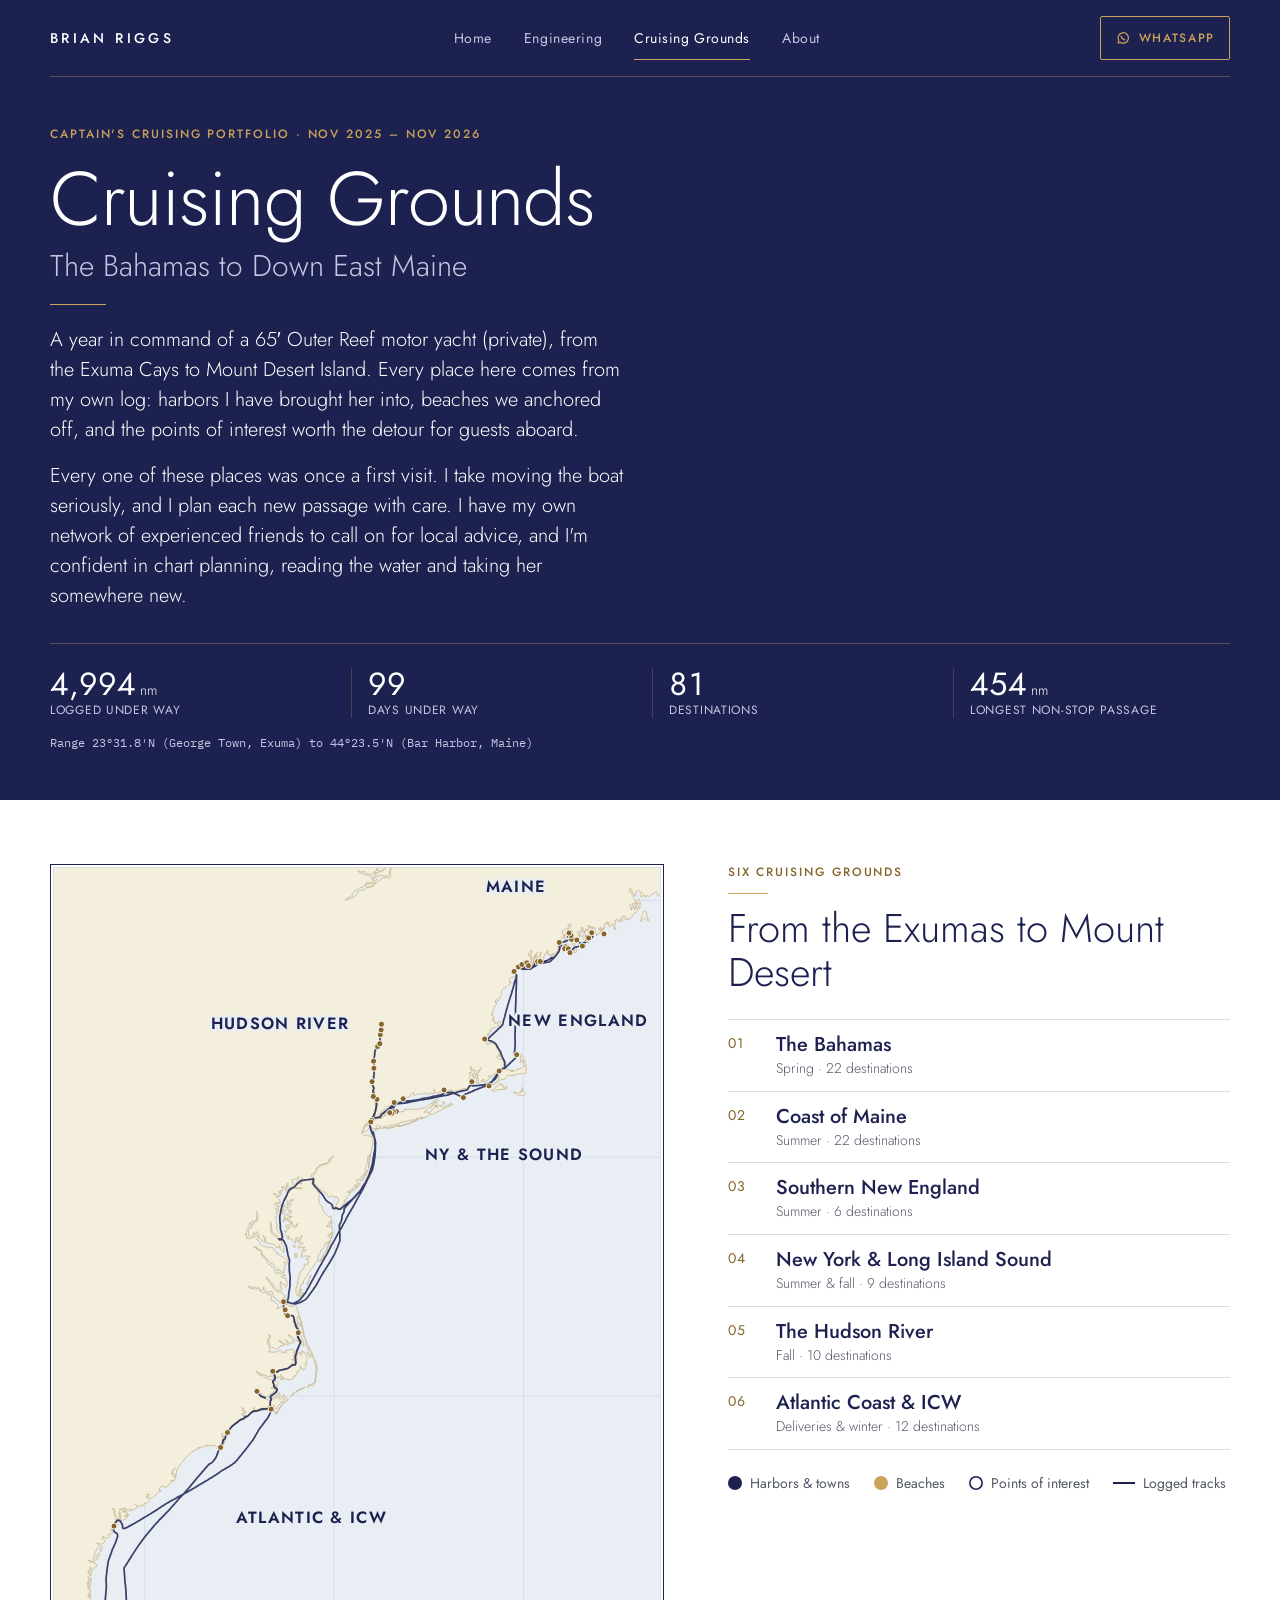
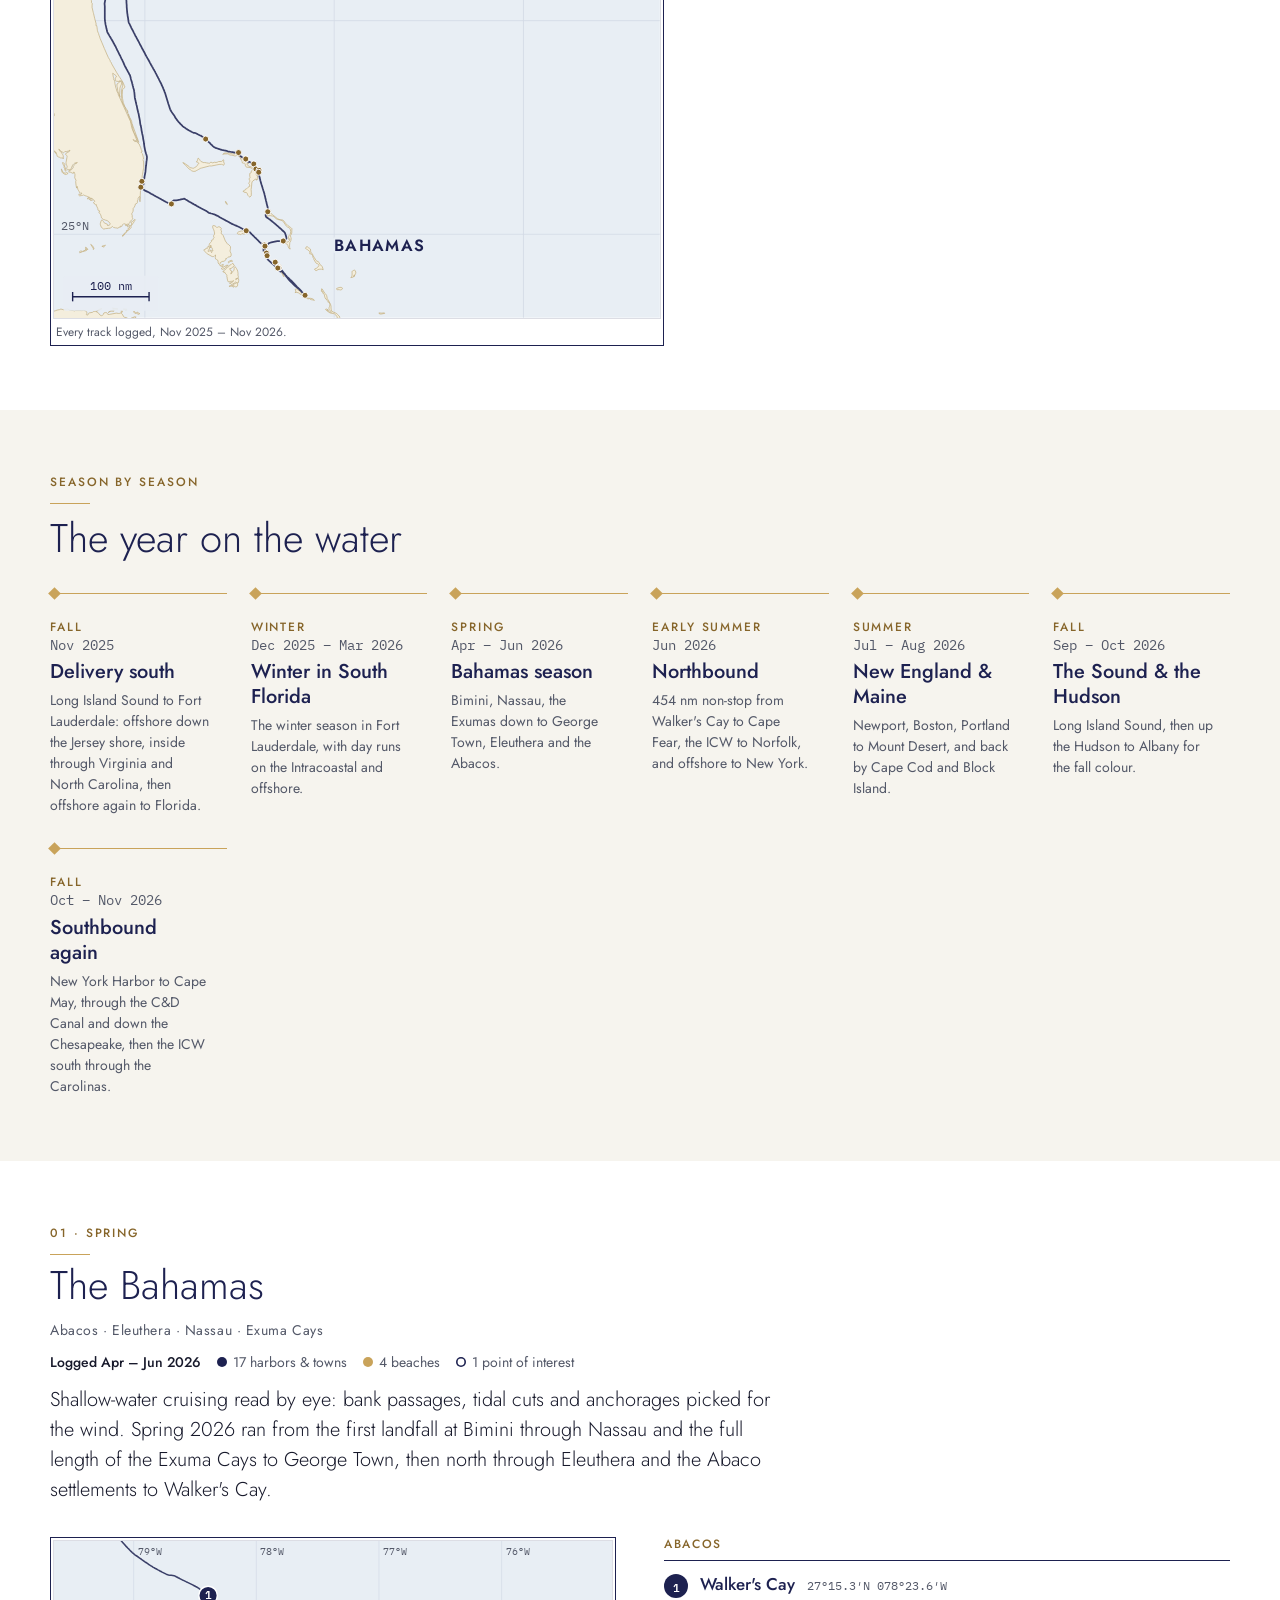
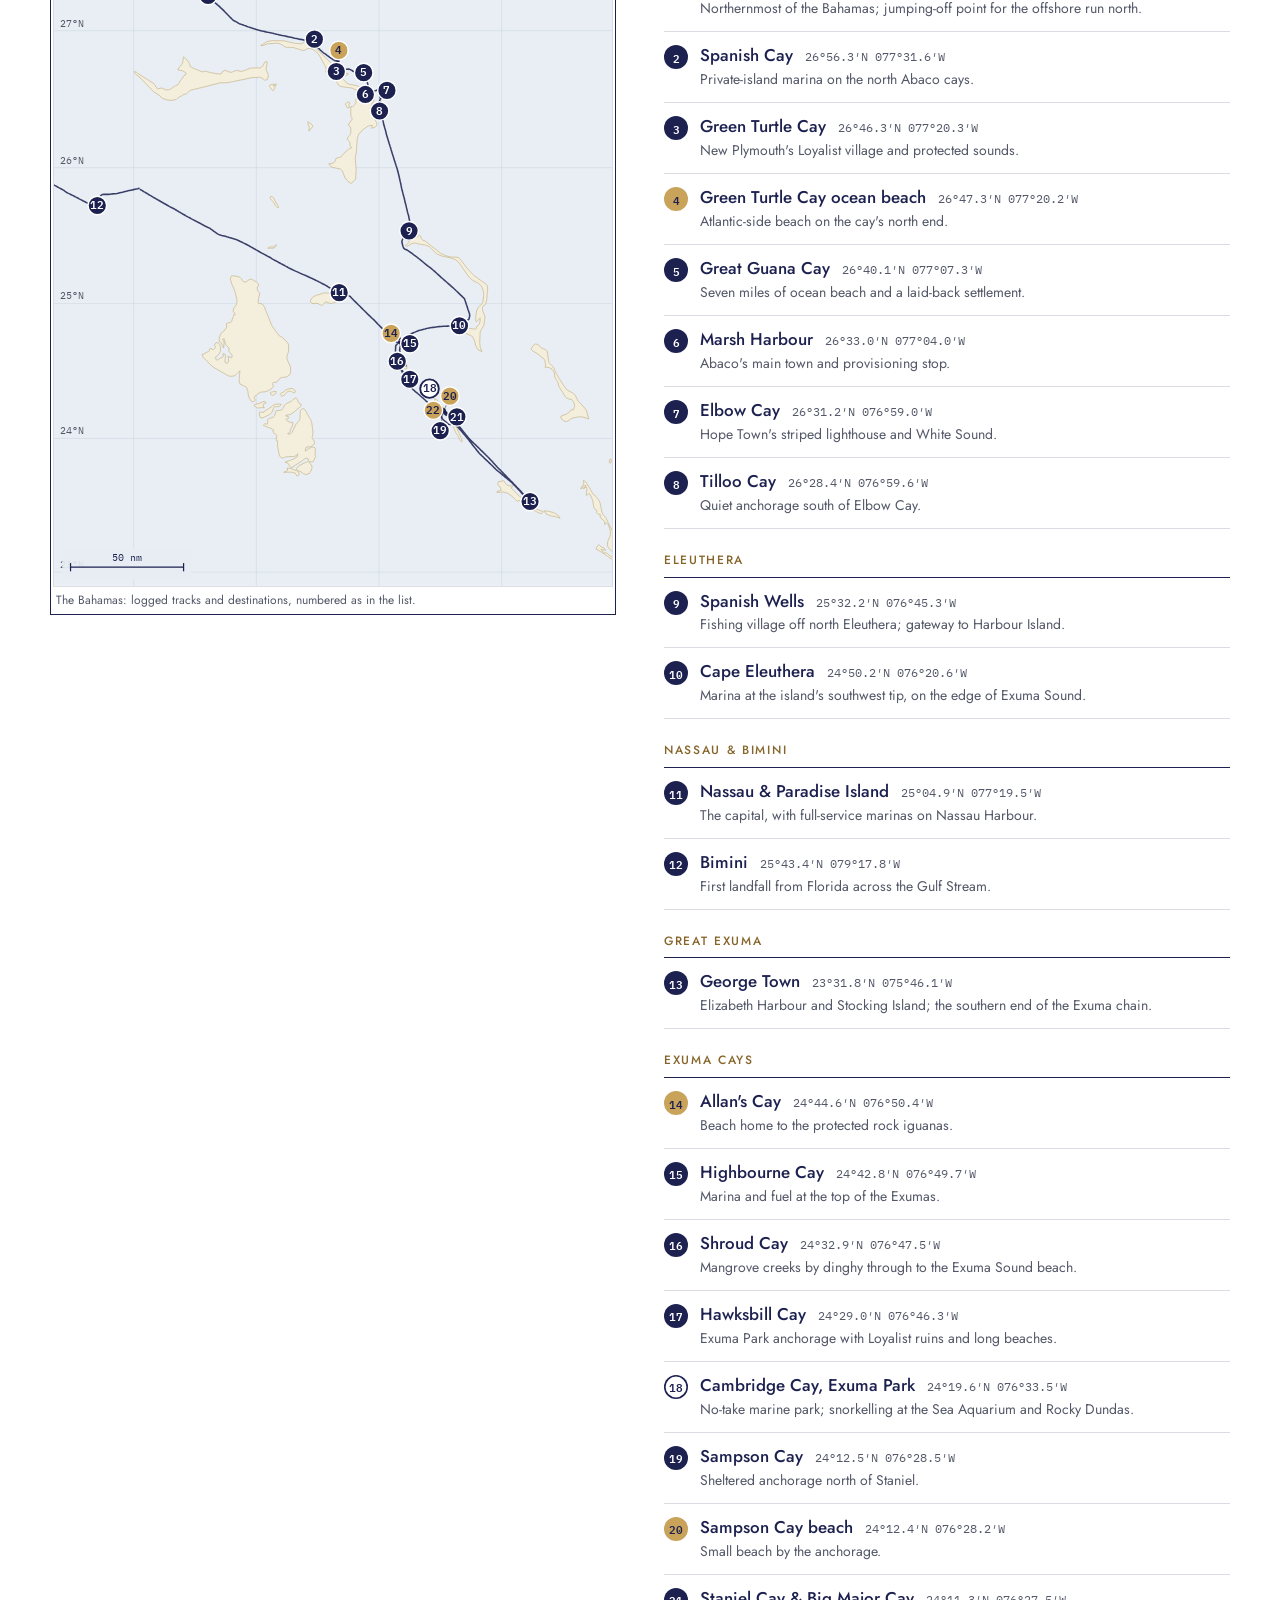
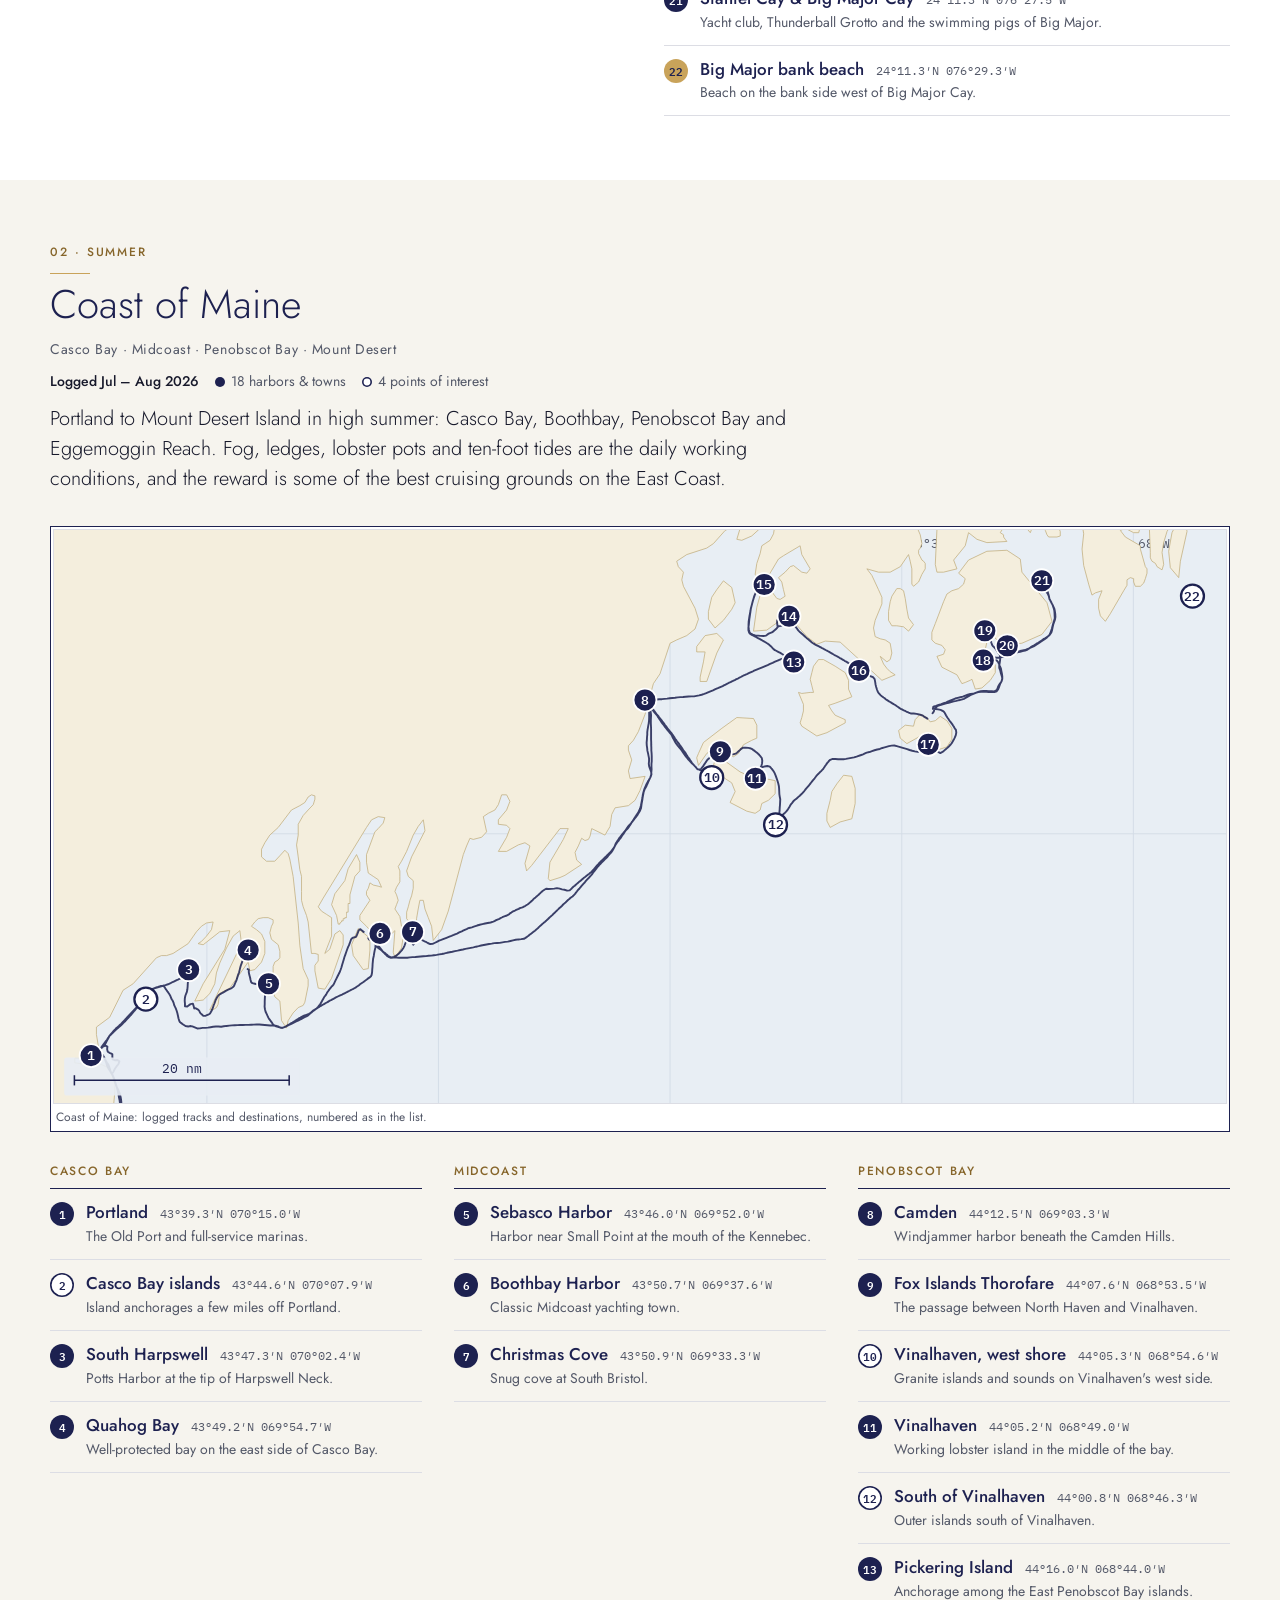
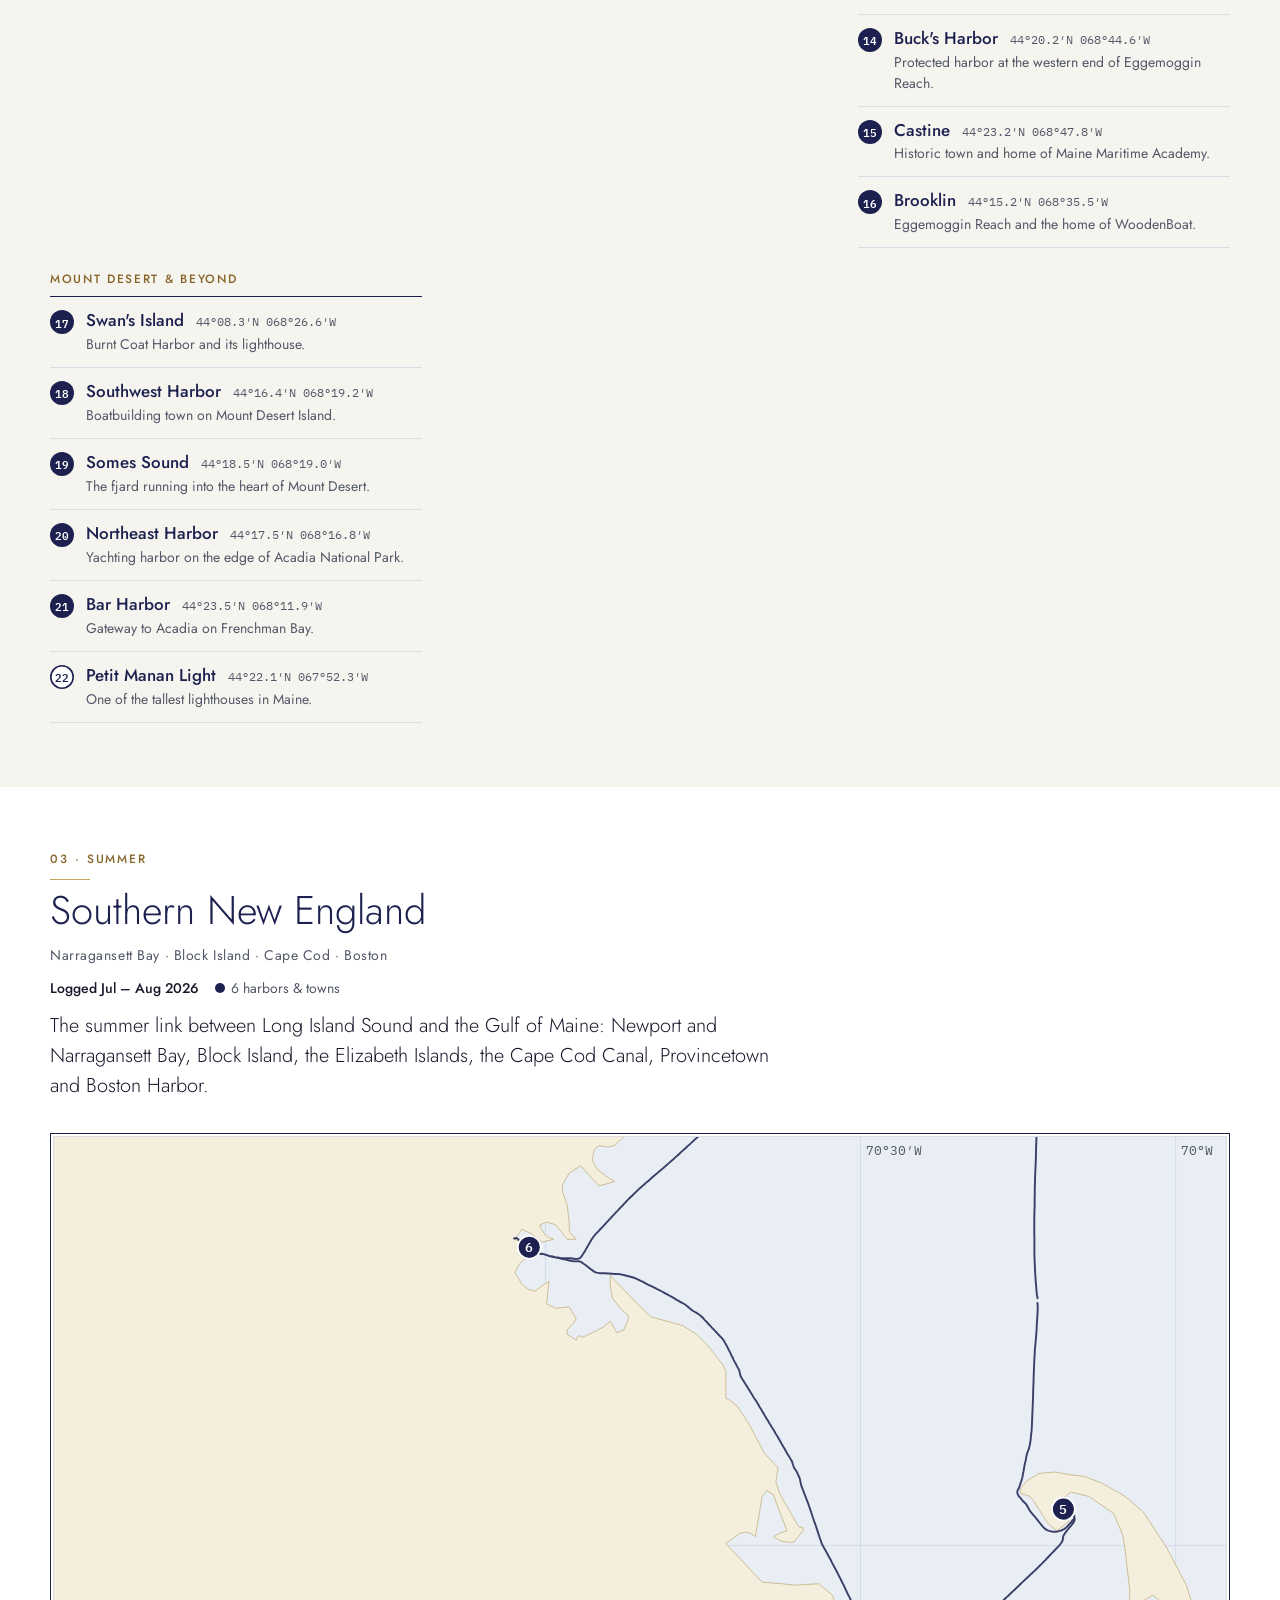
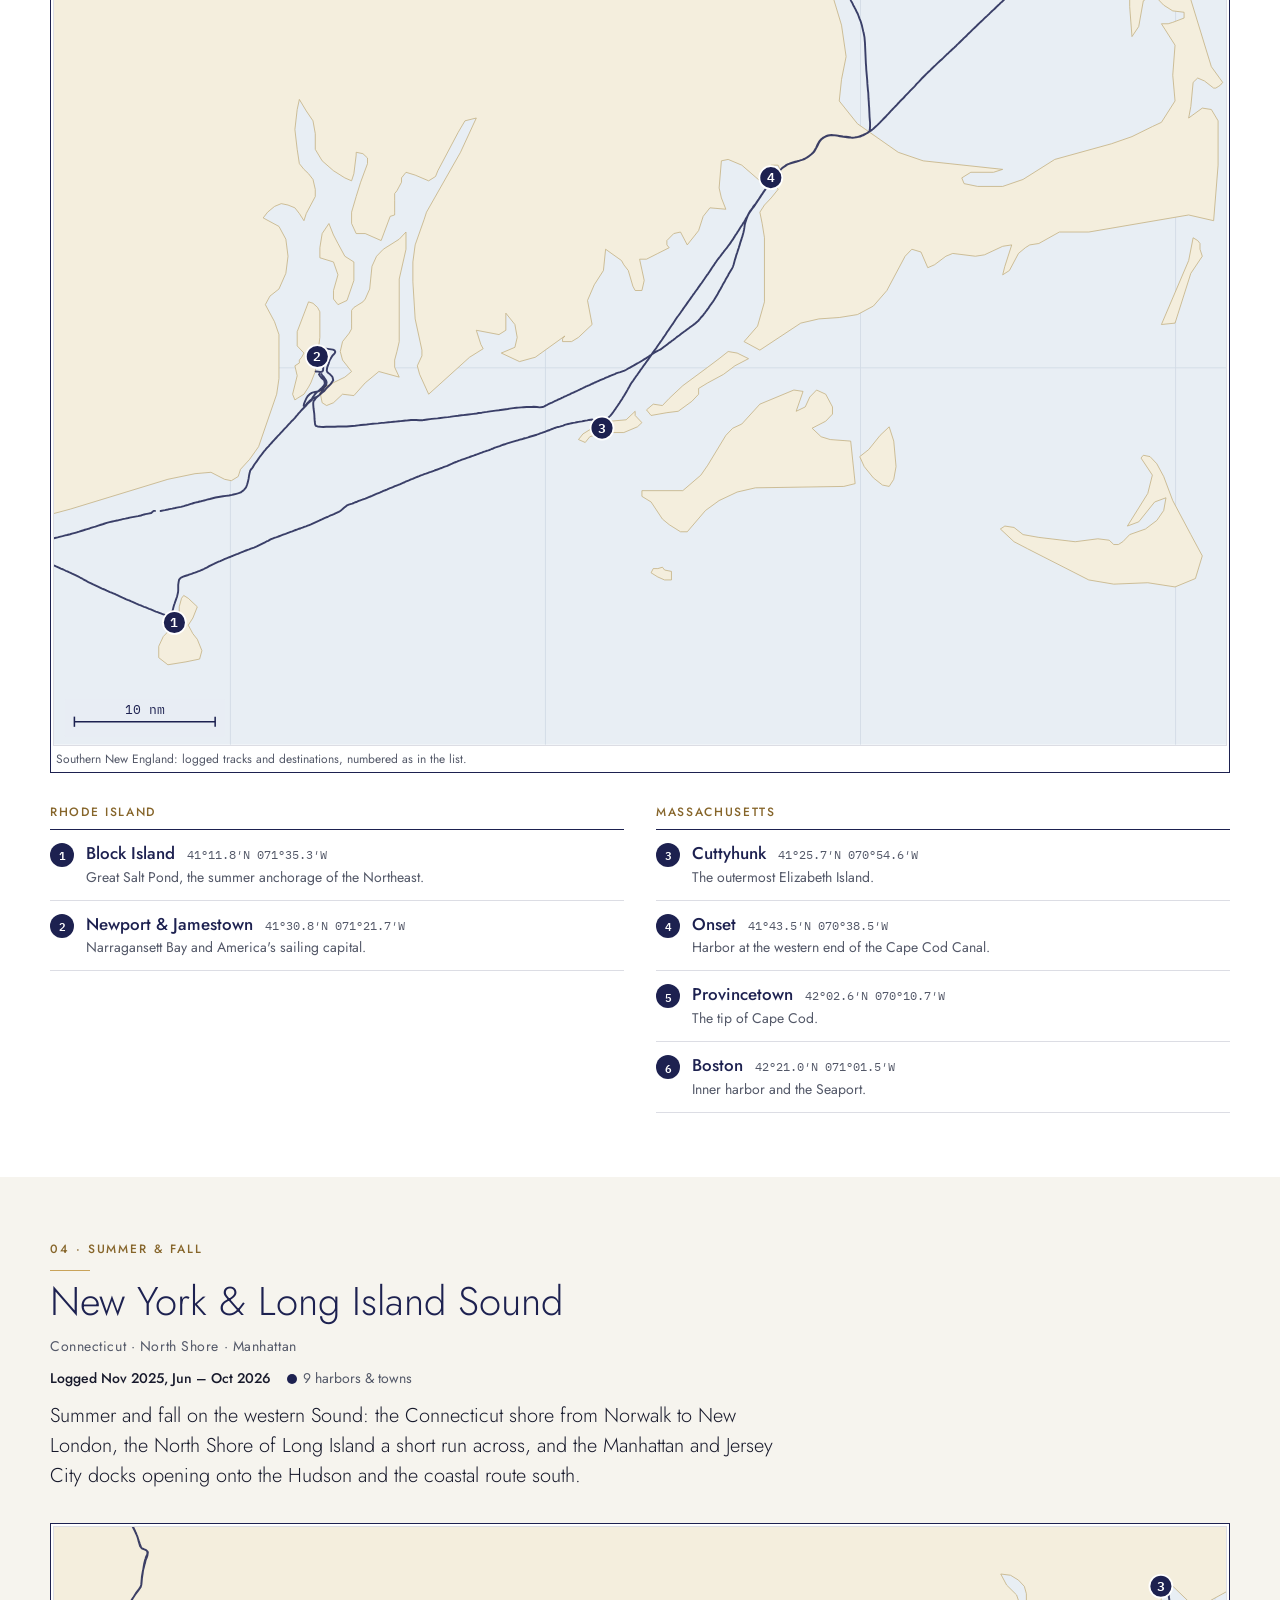
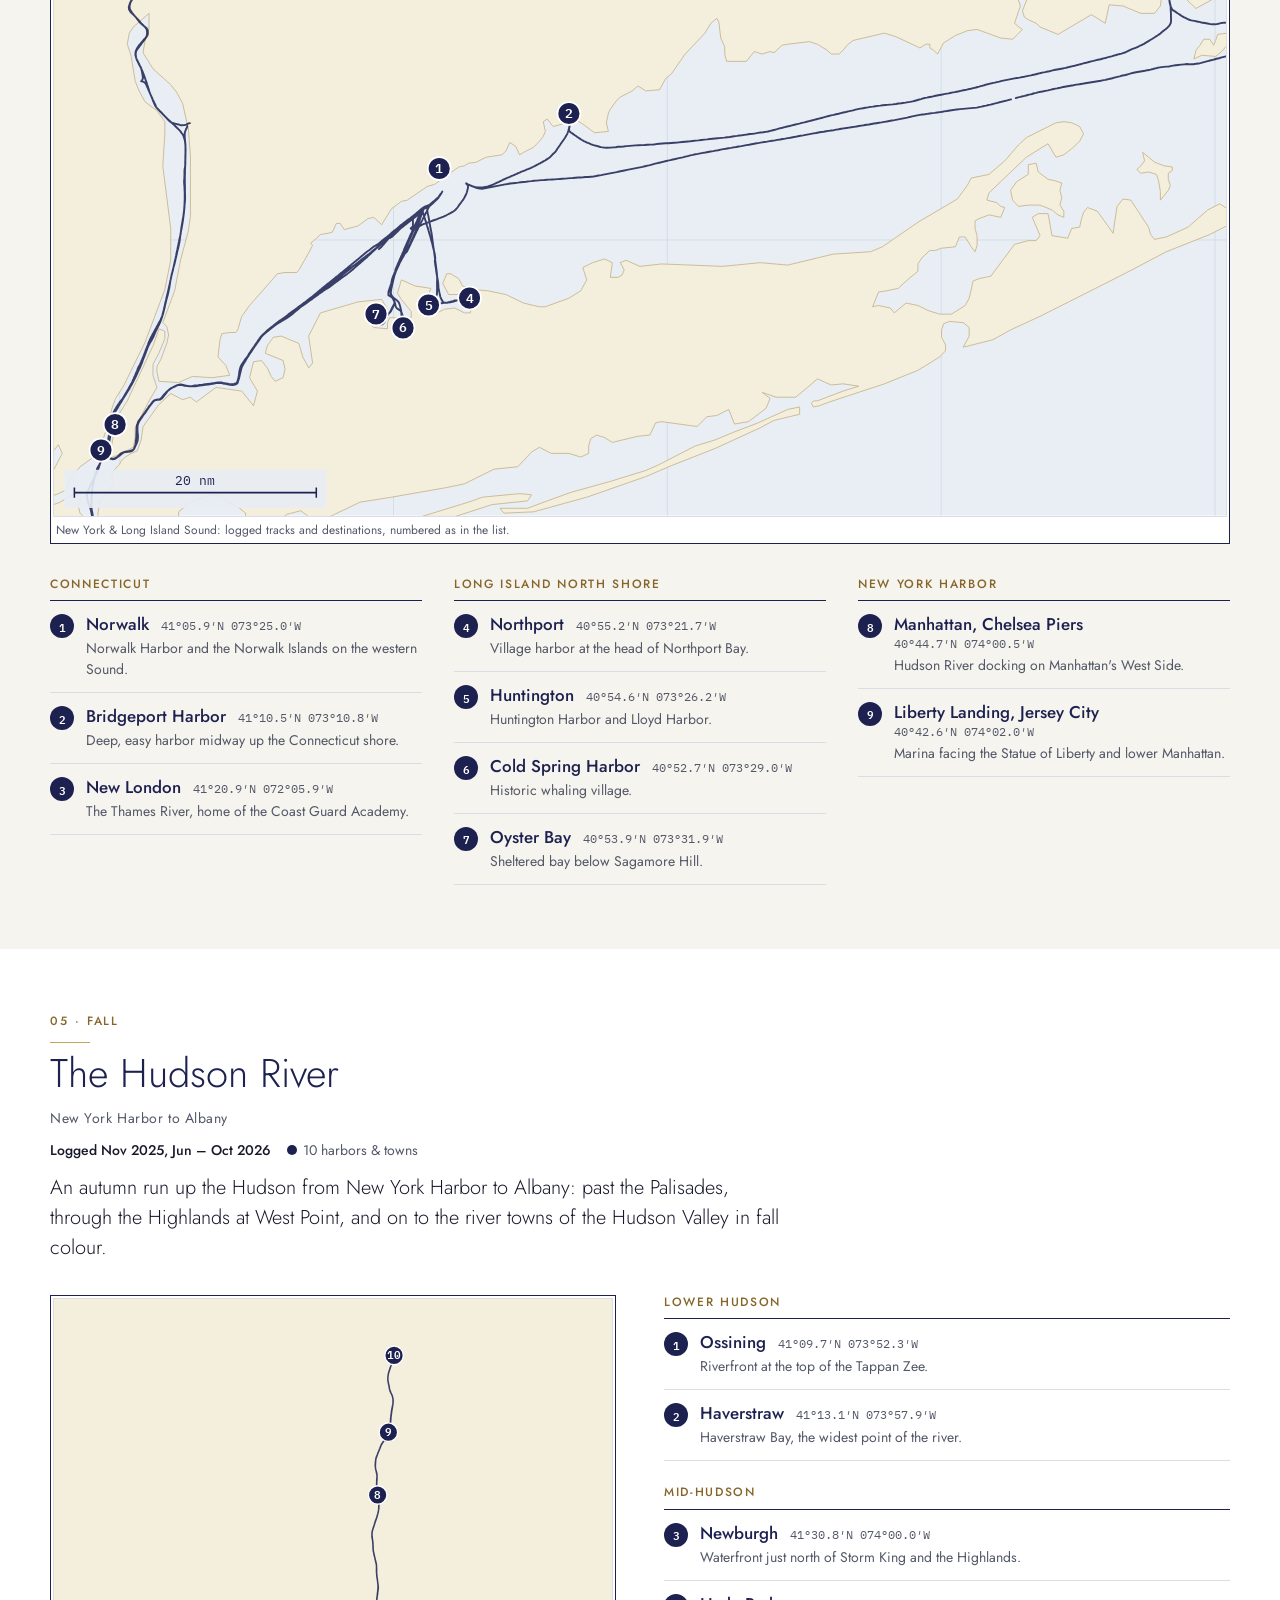
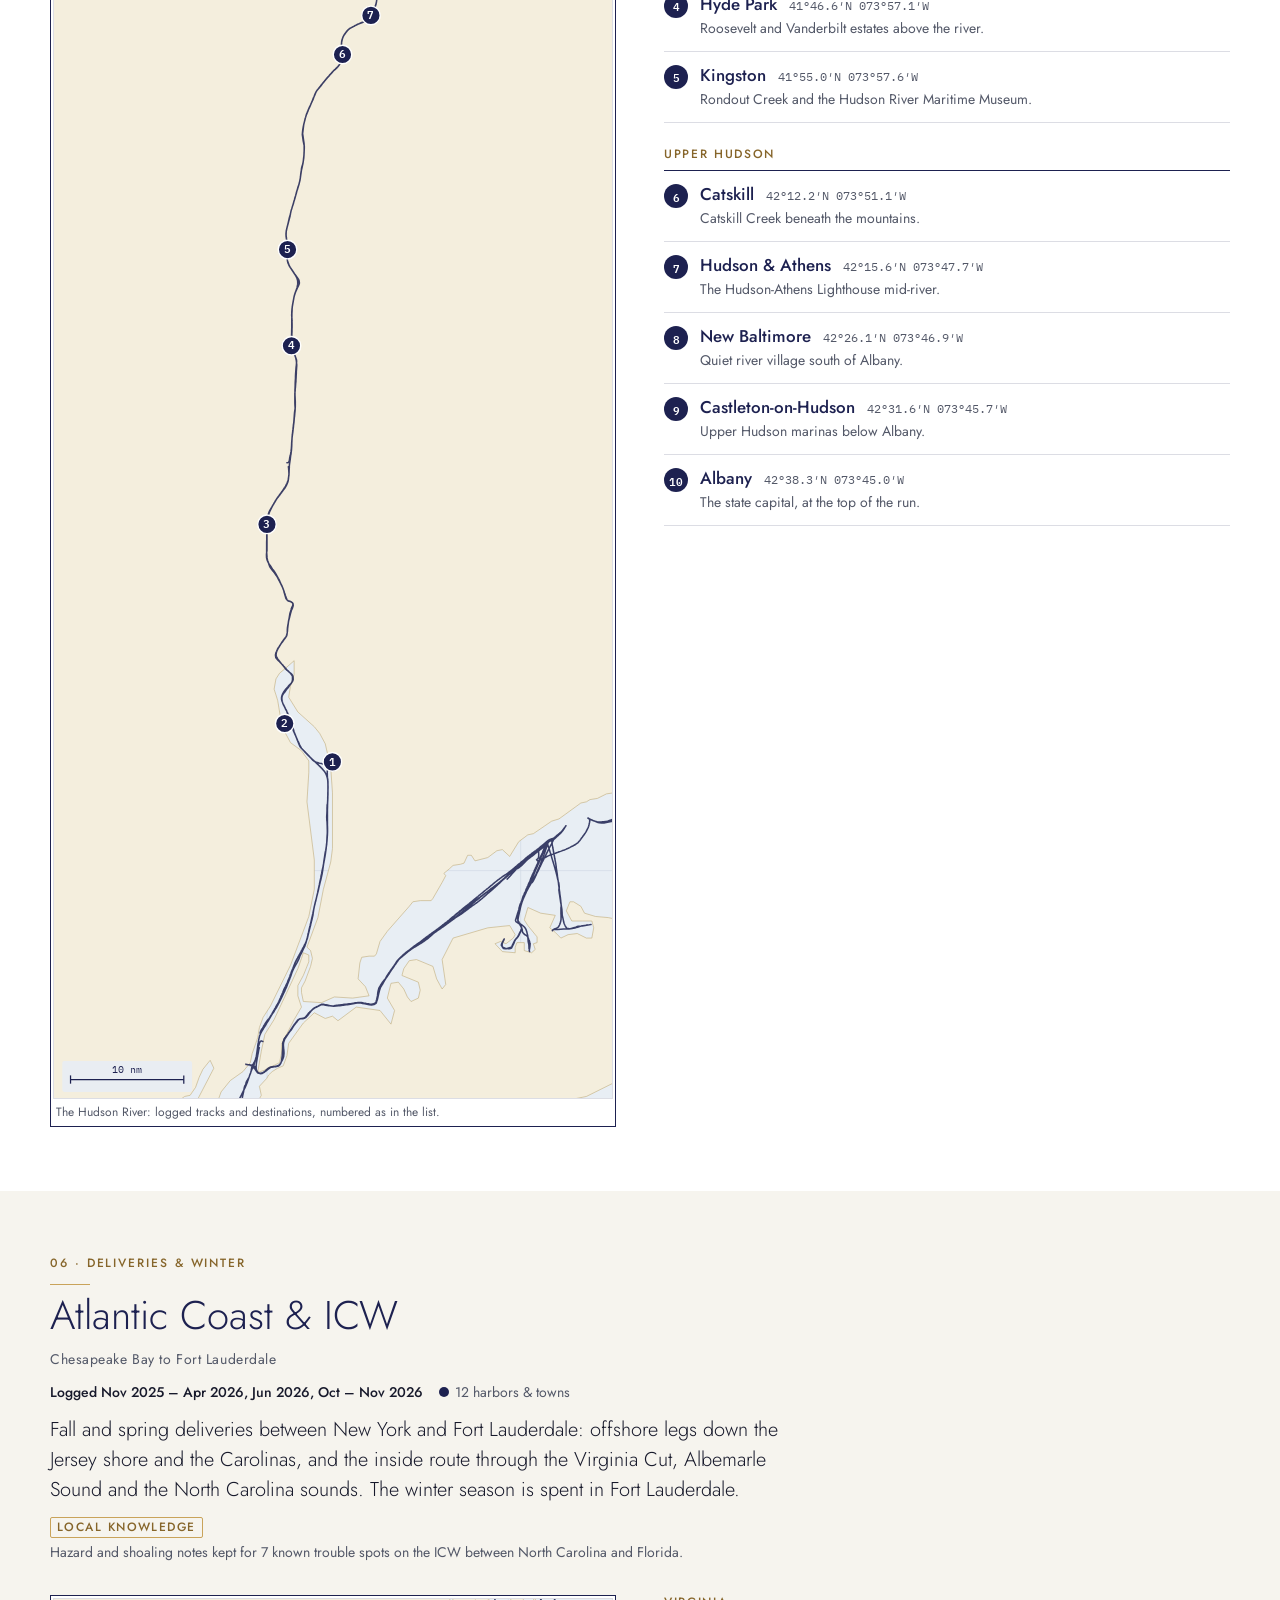
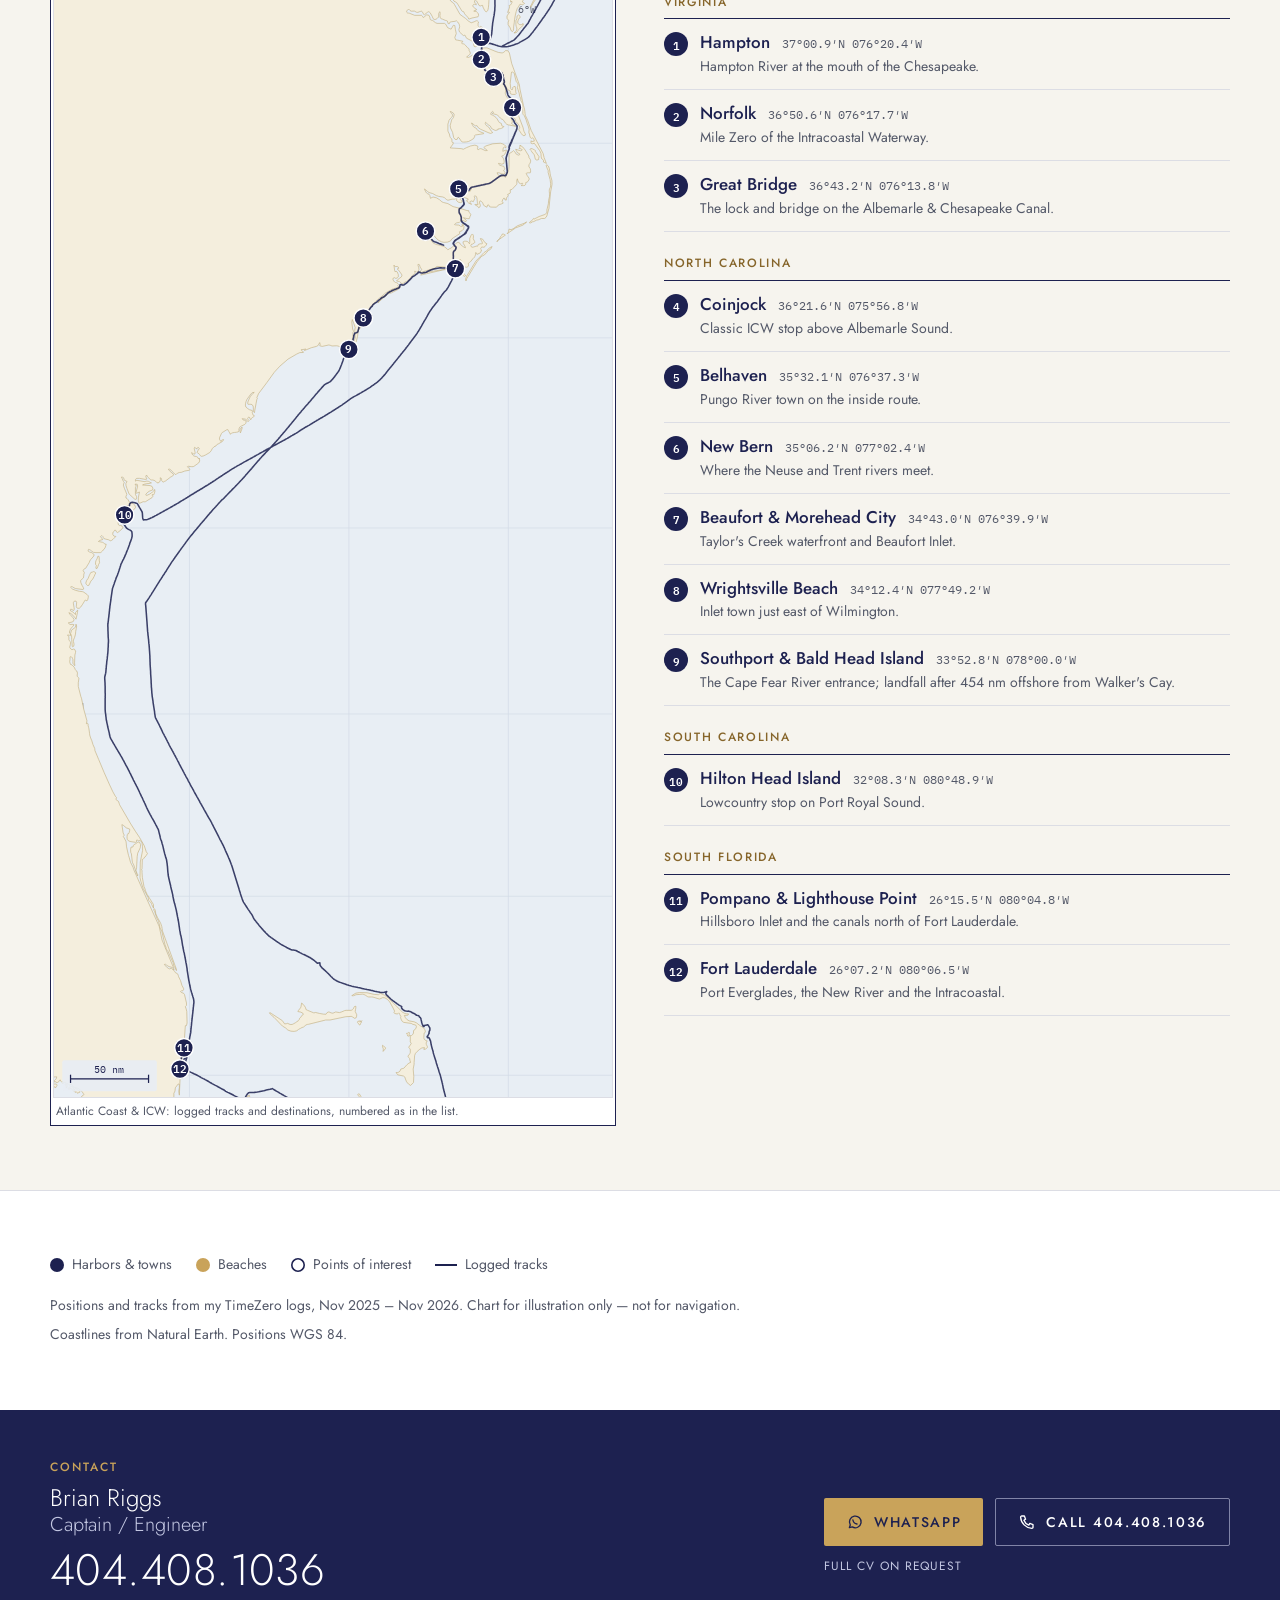
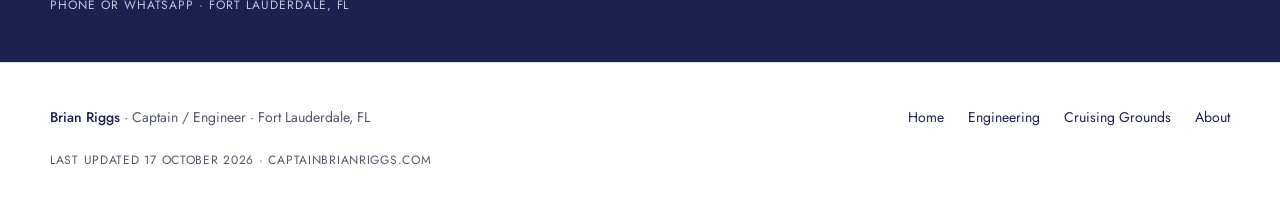
==== commit f02c6786: "Trip south (TZ Pro layer): 4,994 nm / 99 days, Nov 2025 – Nov 2026" ====
--- a/cruising-grounds/index.html
+++ b/cruising-grounds/index.html
@@ -4,7 +4,7 @@
 <meta charset="utf-8">
 <meta name="viewport" content="width=device-width, initial-scale=1">
 <title>Cruising Grounds · Captain Brian Riggs</title>
-<meta name="description" content="4,290 nm and 81 destinations logged in a year, from the Exuma Cays to Down East Maine: harbor charts and local notes for six cruising grounds.">
+<meta name="description" content="4,994 nm and 81 destinations logged in a year, from the Exuma Cays to Down East Maine: harbor charts and local notes for six cruising grounds.">
 <meta name="robots" content="index, follow">
 <meta name="author" content="Brian Riggs">
 <meta name="color-scheme" content="light dark">
@@ -13,7 +13,7 @@
 <meta property="og:type" content="website">
 <meta property="og:site_name" content="Brian Riggs">
 <meta property="og:title" content="Cruising Grounds · Captain Brian Riggs">
-<meta property="og:description" content="4,290 nm and 81 destinations logged in a year, from the Exuma Cays to Down East Maine: harbor charts and local notes for six cruising grounds.">
+<meta property="og:description" content="4,994 nm and 81 destinations logged in a year, from the Exuma Cays to Down East Maine: harbor charts and local notes for six cruising grounds.">
 <meta property="og:url" content="https://captainbrianriggs.com/cruising-grounds/">
 <meta property="og:image" content="https://captainbrianriggs.com/assets/img/og.png">
 <meta property="og:image:width" content="1200">
@@ -22,7 +22,7 @@
 <meta property="og:locale" content="en_US">
 <meta name="twitter:card" content="summary_large_image">
 <meta name="twitter:title" content="Cruising Grounds · Captain Brian Riggs">
-<meta name="twitter:description" content="4,290 nm and 81 destinations logged in a year, from the Exuma Cays to Down East Maine: harbor charts and local notes for six cruising grounds.">
+<meta name="twitter:description" content="4,994 nm and 81 destinations logged in a year, from the Exuma Cays to Down East Maine: harbor charts and local notes for six cruising grounds.">
 <meta name="twitter:image" content="https://captainbrianriggs.com/assets/img/og.png">
 <link rel="icon" href="/favicon.ico" sizes="32x32">
 <link rel="icon" href="/assets/img/favicon.svg" type="image/svg+xml">
@@ -30,8 +30,8 @@
 <link rel="preconnect" href="https://fonts.googleapis.com">
 <link rel="preconnect" href="https://fonts.gstatic.com" crossorigin>
 <link rel="stylesheet" href="https://fonts.googleapis.com/css2?family=Jost:wght@300;400;500;600&amp;family=IBM+Plex+Mono:wght@400;500&amp;display=swap">
-<link rel="stylesheet" href="/assets/site.css">
-<link rel="stylesheet" href="/assets/grounds.css">
+<link rel="stylesheet" href="/assets/site.css?v=1638fb01">
+<link rel="stylesheet" href="/assets/grounds.css?v=469ddb8c">
 
 </head>
 <body>
@@ -43,14 +43,14 @@
 <header class="cg-hero">
   <div class="cg-wrap">
     <h1 class="cg-title">Cruising Grounds</h1>
-    <p class="eyebrow">Captain's cruising portfolio · Nov 2025 – Oct 2026</p>
+    <p class="eyebrow">Captain's cruising portfolio · Nov 2025 – Nov 2026</p>
     <p class="cg-tag">The Bahamas to Down East Maine</p>
     <hr class="cg-rule">
     <p class="cg-lede">A year in command of a 65′ Outer Reef motor yacht (private), from the Exuma Cays to Mount Desert Island. Every place here comes from my own log: harbors I have brought her into, beaches we anchored off, and the points of interest worth the detour for guests aboard.</p>
     <p class="cg-lede">Every one of these places was once a first visit. I take moving the boat seriously, and I plan each new passage with care. I have my own network of experienced friends to call on for local advice, and I'm confident in chart planning, reading the water and taking her somewhere new.</p>
     <ul class="cg-figs" aria-label="The year in figures">
-      <li><b>4,290<small>nm</small></b><span>logged under way</span></li>
-      <li><b>89</b><span>days under way</span></li>
+      <li><b>4,994<small>nm</small></b><span>logged under way</span></li>
+      <li><b>99</b><span>days under way</span></li>
       <li><b>81</b><span>destinations</span></li>
       <li><b>454<small>nm</small></b><span>longest non-stop passage</span></li>
     </ul>
@@ -60,7 +60,7 @@
 
 <section class="section cg-ov" aria-labelledby="cg-ov-h">
   <div class="cg-wrap cg-ov-grid">
-    <figure class="cg-chart is-ov"><svg viewBox="0 0 520 901" class="map ov" role="img" aria-label="Chart of every track logged from the Bahamas to Maine, Nov 2025 to Oct 2026, with 81 destinations and the six cruising grounds labelled"><rect class="water" width="520" height="901"/><line class="grat" x1="0" x2="520" y1="829.4" y2="829.4"/><text class="gl" x="6" y="825.4">25°N</text><line class="grat" x1="0" x2="520" y1="646.1" y2="646.1"/><text class="gl" x="6" y="642.1">30°N</text><line class="grat" x1="0" x2="520" y1="453.3" y2="453.3"/><text class="gl" x="6" y="449.3">35°N</text><line class="grat" x1="0" x2="520" y1="248.3" y2="248.3"/><text class="gl" x="6" y="244.3">40°N</text><line class="grat" x1="0" x2="520" y1="27.7" y2="27.7"/><text class="gl" x="6" y="23.7">45°N</text><line class="grat" y1="0" y2="901" x1="78" x2="78"/><text class="gl" x="82" y="14">80°W</text><line class="grat" y1="0" y2="901" x1="240.5" x2="240.5"/><text class="gl" x="244.5" y="14">75°W</text><line class="grat" y1="0" y2="901" x1="403" x2="403"/><text class="gl" x="407" y="14">70°W</text><path class="land" d="M-9.8 911.1l0-925.1 306.7 0-.9 1.2-1.4 1-.7.5-.6 1.4-1.5 2.3-2.4 1.7-5.9.8-2.6 1.5-3.5 4-.9 1.5-.4.8-1 .6-.7.6-.7.8-.7.4-1.4.3-2-.1-.7-.2-.7-.2-.8-1.1-.6-.5-.8-.2-3 .3-.9-.4-.8-1.1.2 1 .4.7.4.6.7.2 1 .1 4.9 1.7.8.1.8.3.6.6.7.3.7-.6.2.7-.2.8.5 1 .6 1.2.7.8-1.8 1.2-3 0-1.4.4-.6.5-1 1.6-.4.4-3.1 1.5-.9.4-.9.9-1.3.8-1.3.4-.9.6-.7.9-.6 1-.1.9-.4.7-.7.4-3.4 1.7-2 2 2.6-.7 5.3-2.4 1.1-.8 1-1.3.1-1 .4-.6.7-.3 1.3-1.1.7-.2 2.8-.6.7-.4 1.1-1.1.7-.3 3.2.1 1.4-.6 1.3-1 2.4-3.2 1.1-.2.8-.7 1.7-1.2 1.1-1.4 1-.4.9-.5 2.7.4.7-.2.5.4.7.1.9-.5.4-1-.6-2.6-.1-1.1 1.2-2.5.7-.7.3-.9.2-.9-.2-1.7.3-1.5.6-1.3.6-.8 5-4.8 1.4-2.1 231.2-.1 0 98.1-.5.8-.6-3 .5-.7.2-1-.7.2-.4.7 0-1.2-.7-.3.1-.9-.1-.7.5-1.3 0-1-.2-.6-.1-.7.5-1.3-.3-.8-.9-2.8-.8-.1 0-.9.4-1.7.2-1 1-1.6.6-1.4.9-5 .4-1.1 0-4.5-2.8 3.2-.1-1 .3-.8 2.6-2.9 0-36.9-1.1-.4 1.1-1 0-1-.6-.3-1.4.4-.7.4-.4.4.6 1.3.4.5.8.6 1.2.2.1 1.5-.5.4-.8.9-1.5 1.8-.5.9-.3-.5-.6-1.2-.6-.4-1-.2-1 .2-.6.7.8.1 1.1-.1.7.2-.4 1.1-.7.5-2 .3-.3.6-.1.7-1.2.2-.7.9-.5.4-.8.3-.3-1 .1-.7-1-1.9-.9.5-.8.1-3.8 2.7-1 .4-.8-.3-.3-.6-.2.9-.5.4-.7.3-.9-.3.4-.7.1-.8-.6-.4-.5.8-.8.1-1.1 1-.5.3-.6-1.8-.1-.7.8-.4.8-.3-.2-.7-1-.2-.6-.3-.3-.6-.4-.6-.5-.4-.9.8-.3.5-1-.3-.7 1.1-.1 1.2-.1 1 .2 1-.8-.4-.6-.7-1.2-2.1-.4-1 0-1.4-.5-.4-.5-.8-.8-.5 0 1.4.3.6-.7.5 0 .9.8 0 .4.7.4 1.1.5.4.8 1.1.5.9-.4.7.3.7.4.5.6.5.6 1.5.3.5-.3.5-.1.7-.3.7-.7.3-.7-1-.7 1 .5.4-.2 1-1-.1-1.1-1-.6.6.4.6.6.6.7 2.9.3-1.9.9.4.6-.7-.2-.7.4-.4.5.7.2 1.3 0 1 .7-.6.1-.9-.5-2 .8.6.7 1.3.7.2.3 1.5-1.3 2.1-.7.3-1 0-.2 1-.7.7-.4.7-1.7 2-1 .3 0 .9-.9 0-.8-.5-.6.4.3.8-1.1-.5-.5-.4-.6-.3.5-1.2-.1-.9-.6-.3-1 .4-.3.6-.7-.6.1.8.5.5-.3 1.5.6.5-1 .7-.4.7-.5-.8-.1-1.2-.2-.9-.7-.2.1.7 0 1.4.5.4-.6.2-1.2 0-.2-.9-.6-.4-.3.4-.4-1-1.8 1.4.9.3 0 1.4-.3.8.1.7-.5.6-.7.3-1-.2 0-1.1-.3-.6-.6.3-.5.6-1 2.1-.9-.3-.3-1.3.3-2.3-1.5 2.1-.3-.5.3-.8.3-.7-.2-.7-.5.5-1 .3-.4 1.4-.9.3-.1.7.7 1 0 1.2-.8 0-.2.7-.5 2.1-.1 1.1-.6-.7-.1-1.1.2-1.3.5-1-.8.9-.3.8-.1.6.1.9-.8-.2-.2-3.7-.6.7-.1 1-1-.3 1.1 1.2.3 1.4 0 .9-.3.5-.5-.5-.4.4-1.2 2-.4.6-.4-.9.2-1.3-.7.3-.2-.7-.4-1.3-.1-1.2.1-1.1-.1-.7-.9-.3-.4-.7-.3.5.1 1.1-.8.4-.3-1.8-.1-1-.8.8 0 1.4-1.2-1-.1-1.2-1.2-.4-.6.9 1.1.4.3.6-.5 1 .3.4-1.3.3-.7-.3-.6-.4-.2.9-.8 1 .2.6-.9.2-.6-.5.1-2.5-.2-.7-.6-.3-.9 0 .5 1.4 0 .9.2.9.2.6-.5.9-.4-.9-.3-1-.6.8-.7.4-.8 0-.8-.2.4.5.4 1 .3 1-.5 1.1 0 1.2.7.2.5.9-.4.6-.5-.4.5.9.6.4-.9.4-3-2.7-1 0-.6.2-.7-.5-.9-1.1-.7-.2-1.2.8-1 .1.3-1.7.2-.9.8-.2.4.5.5-.6-.4-.9.5-.4.6-.4.5.4.6-.2-.6-1-1.2.1-1 1.2-.3.5-.7-.4.1-.8.2-.7.4-.7.4-.4.3-1 1-2.6-.1-.8-1.2-.3-.8 1.2-.7 2.5.7.4-.6.5-.7.3-.1-.8-1 .1-.9.9-1.8.8-.7.5.4.7 0 1 .9 1.6.2.7-.2.7-.6.5-.7.3-1.2 2.4-.5.7-.6 2.1-.4 1.2-.4.6-.3.7.2.7-.2.8 1.1.4-.3.9-.4.7-.4.4-1 .2-.3 1.3-.4.6-.9-.5-.2.8-.7.4-.2 1-.8 1.1-1 .4 0-1.3.9-1.6.4-.8-2.6 2.6-.1-1.4-.9 0-.8.4 0-1 .3-.6-.9-.3.6-1 .3-.6-.6-.4-.3.6-.7.6-.1 1.3-.9.6-.5.4-.2.6-1.1 4-.4 1.3-.6.8-.1-1-.3-.6-.2-.6-.4-.7-.2 1.3 0 1.6-.5-.7-.2-.9.1-.8.3-.8.1-.7-.4-.6.3-1.4.9-1.8-.1-.8-.4.5-.3.6-.5 1.1-.3.7-.2.7-.2 1.1.1.9-.2.7.3.5.2.7.1.7-.1.8-.5.7 0-1.9-.5.4-1-.2-.5-.5-.5-.5.7-1.4-.2-.6.2-.6.6.3-.3-.7-.5-1 .6-2.2.6-.6-.4-.4-.8.7-3 5-.4.6.6.5.3.9-.4 1.9.7-1.4.6.8-.9 2.3-.4.8-.7-1.3.2-.7-.3-.5-.4-2.2-.3-1.1-.2-1.1 0-1-.2-1.4-.1-.8.1-.7.4-1.4.7-.8-.2-.6-.4.5-1 .5-.9 1.2-.6.6-.3.5-.3 1 1 .3.7-.8.3.7.3 1.2.3 3.2.1 1.6.3 1.6.3.8-.2 1.6-.5.4-.7.9-.6-1.4-.4-.7 0-1.7.3-.5 0-1-.5-.4 0-.9-.2-.6-.9.3.4.8.3 1.4-.3.6-.4.5-.5-.5-1.3 1.8-.7.4-.1.8-.6.3 2.2-4.6-.1-.9-.5.4-.4.8-.5 1.1-.2.6-.1.8-.4.7-.5.4 0-1.1 1.6-2.4.3-1.3-1.9 1 .3-.6.3-.5-.3-.5-.7.7-.6.8-1.1.7-.8.1-2 2-.7.5-.9 1.9-1 .6.2 1.3-.3.8-1.4.1 1 .5.8-.1.7.3.3 1.2-.1 1.9-.6.3-.8.5-.8-.4-.7 1.1-.6-.7-1 .4-.5.6-.4 1-.1.8.1.8.3 1.1.6-.5.7-.2-.5.5-1.1 1.2-.2.9-.6.4-.9.7-.5.6-.6.5-.8.4-.9.1-.7.4-1.1 1.4-.6 1.1-.1 1.2.5.9-.5.6-.5.9-.4 1-.6 1.2-.9 2.3-1 .1-.3-.7-.5-.6-.6.3-.3 1.2-.4 1.3.7-.2 1 .2-.3.6-.2.6-.4.9-1.7 2.7-.7 1.6-.3.9-.1.8.3 1.8-1.9.4.7.6.7.4.7.5.8 3.4-1.2-1.2-.4-.3.2 1.4.6.7 1.9.9-.7.3.2.8 1.8.1.7 1 0-1.6.7-.7.9-.5 0 1 .7.2.2.9-.3.6-.4.6-.6.6-.8 0-.9.5-.5.6-3.3.9-1.6.6-.6.5-.2.7-.1.8.8-.7.8.6-.5.4-1 1-.9.2-.4.7.7.8-.3.5-1-1-.6.4-.3.6.2 1 .1 1 .4.8-1.1-.8-.8 0 .4.6-.9-.1-.8.3.7.3.4.6-.8.3.1 1.1.7.4.7-.6-.1 1.2 1.1.2.4.6-.5.6.5.5.8-.4.6-.3.7.3.6-.7-.4-.5-.4-.6-.2-1.2 1.4 1.5.7.7 1.7.4.7.5.6.6.8 1 .1 1.6.6.5.6.9.8 1.5.7.8-.1.7.2.7.9 1.6-.2.8-1-.3.7-.3-.5-1.2-.2-.6-1 2.1-.8-.1-.7.5 1.9 2 1 0 1.9 0 .7.6.5 1.6.2 1.6-.2 1.2-.1 1.1.9 1.2 2.1 1.4 1.3.5 4.1.4-1.7.2-.3.6.7.1 1.3 0 1-.4 1.7-1 2.9-.8 1-.4 1.1-.5 1.2-1.3-.1-1.3.1-1.6-.7-1.1 1.1-.3-.5-.3-.9-.7-.7.1-.2 1.4-.4.5-.1-1.6 0-.9-.2-2-.1-.8-.5-1.1-1.3-.9-.9-.2-.7.6.3.5-.3.9-.5-.4-.7-1.1-.5-.3.2-.8.6-.3.8-.1.8.1 1.6.5 1.2.6.9.9 1.2 1.7 1.1 2 1.2 4.2.6.8-.9 0-.7 1.3 1 .1.4.6 0 2.3-.2 2.9-1.3-.3-5.2.9-1.5 0-1 .5-.8.3-.8 1.1.1-1.3-1.4.5-1.6 0-.9.5-.7-.6-.9.2-.9 1.8-.7.8-.8.4-.9.2-1.1 0-.9.3-2.1 1.4-.9-.5.7-.8.4-1.2 0-3.3-.1-.8.1-.9.7-.8.1-.8-.5-.5-.3.8-1.2-.8-.7-.3-.4 1.5.3 1.1-.8-.1-.6 1.2-.6.7-.3-.6-.7.4-.5.7-.6.3-.1 1.1-.5.5-.3-1.1-.4-.5-.8-.6-.1 1.1-.5.8-.3.8.2 1.2-.7.7-.8.2-1.4.8-.8.2-1-.4.7-.3 0-1.2-.4-.6 0 .9-1.6 0 .3.8-.6.6-2.1 1.9-.5-1 .1-1-.3-1.9-.1-1.9 0-1 .1-.9.4-1.3 1.9-3.5.8-1.7-.9.7-1.1 2-.4.5-.7-.3-.7.2-.3.6-.1 1.1-.7 1.5-.8-.4-.7-.5.2-1.4.3-.7.3-1-.6-.6-.1 1.1-1-.1-.6-.5-.4-.6 0-.8-.4-1.2-.4-.6-.2 1.6.1 1 .1.7.5.5.3.9-.4 1.2-.6-.3-.7-.2-.7.4.6.8.3.6.1.9-.1.9-.3.8-.5.4.2 1.3.3.6 0 2.3-.2.8-.9 2.7-.5.7-.4.5-.5.6-1.1-.5-.8.1-1.4.3-5 1.5-2.5.7-1.4.6.6-.8-.6-.7-.8-.4-2.1.1-2.3 1.1-1.6-1.4-.5 1.3-1.2.4-1.1-.4-.8-.1-.2 1.1-.8-.5-2 1.2-1.1-.5-.7-.4-.3-.5.2-.6-.1-.9-.8-.6-.3.5.6.6.3.7-.4 1 .5.4-.6.6-2.1-.6-1.3.3-.7.5-.4.6-.4-.3-2-.7-.7-.2-1.9.4-.6.6-.7.2-.6-.4-.7-.3-1.3.2-.8.5-1.1-.1-.5.6-1.2 0-.1-.9-.3-1.5-.8.5-1.2 1.4-.9 1.2-.7 1-.8 0-.8 0-.7.4-.6.7-.2.8-.7.6-.7-.5-.5-.4-.5.3-.8.2-.6-.3 0 .9-.5.7-.6.3-.5-.4-.6.3-.7.3-1 .4-.7.2-1.8 1.1-1.6.9-1 .5-.6 1-.4-.5-1 .5-.8.3-.4-.4-.5.6-.7.3-.5.8-.6 1.1-.8.1-.7.4-1.4 1.6-.5.6-.2.8-.9.2-.3 1.4.5.5.2.6-1 .1-1.2 0-.8.3-1.2 0-.1-.9.6-1.4 0-1 .5-2.1.3-1.8.5-1.8.1-.8 0-3.6-.1-1.6-.4-1.5-.3-.7-1.4-1.4-.6-.9.1-.8.2-.7 0-.9-.5.5-.6.7 0 1 .3 1.8.3.6.3.7.7.5.5.6-.1 2.7.4 3.7 0 1.1-.3 2.5-1.2 3.1-1.3 2.6-.5.8-.2.6-.2 1-.3.7-.5 1.1-.9.6-.5.8-.3.6-1 .4-.3-.5 1.1-2.1-.9.6-.3.7-.3.5-1 .5-.9.8-.2 1.8-.2.8-.9.4-.3.5-.2 1.7-.5.6.3.7.5.9 1.1.4.5.3 2-.1.8.1 2.8 1 1.3.8-.1-.8-.7-2.6.9.5.4.9.1.9.1 1.4 0 2.9-.2 2-.5 2.2-.6 2.6-.2 1.1-.2 1.3-.2 1.4-.2 1.3-.1.8-.2 1.3-.4 1.9-.1.8-.2 1.3-.2 1.2-.7 4.2.5-6.2.2-2.1.3-.9.2-.8.2-1 0-.8-.9.1.5.4-.4.8-.2.5-.7-.1-.6.7-.1.7.7-.2-.2 1.6-.7.6.7.2-.5 1-.4.6.2.8.2.7-.6 1.1-.7 1-.7 1.5-.1 1.1.9.5-.1 1.2-.5.5-.6.8-.3 1-1.2.3-.1.9-.9.6-1 .6-.7.8.9 1.4.4.8-.2.6-.7-.3-1.4-1.5-.8.3-.7-.6 0 1.6.2.7.7.7-.1.7-.5 1-.8-.4-.8.4-.5.8-.2.7 1 .7.5.8.2.7-.9.5-2 1.2-.8.3.2-.8.5-.5.8-1-.8-.5-1.2 1.3-.3.7.1.8-2.1-.1-.8.3-.6.7.9.3.8.3 1.8-.6-1 .9-1.2 1.9-.7.4-.5.5-1.5 3.2-.7-.3-.6.6.8.1.2.7-.9 1.2-.2.7-.6.4-.8.2.1.7-.6 1.4-1.1 1.1-1.2.8-1.9.7-1.2-.4.1-.9.3-1.3.2-.8.2-.7 1.7-3.5.2-1.6-.7-1.4-.5-.4-1.8-.2-.9.3-.5-.3-.2-.7-1.1-.1-1 .2-.8.7-.9.2-.5-.5-.3-.7.1-.8-1.4-1.3-.8-.3-.3-.8-1.4-.2-.6-.3-.3-.6-.3-.7-.5-.4-.6.3-.5-.4-3.4-3.9-1-.8-.7-.8-.4-1.3.6.6.1-.8.4-1.9-1.3-1.8-.4-.5.8-1.1.6-.4.4-.6.1-1.1.5-.4.3-.5.5-.4 0-1.2.7-1.2 1.2-1.2 1.1-.8 1.9-.8 1.4-.4 1.3-.1 1.2-.6.7-.2.8-.1.4-.3.5-.6.6-.4-.5-.7-.2-.8.7-.2.5-.6 1.4-1.8.6-.6-.9.3-1 1-.7.2-.6.3-.5.8-.1.9.1.9-.4.4-1.9.8-1.4.7-.7.2-.8-.3-2 1-1.1.3-1.2 1.5-1.1.8-.5.6-.3 1.7-.5.7-1.4 1.9-1.4.5-.2.8-.4 1 1.1 1.2.5 1.2-.2 1.5-.3.7-.4 1-.1.8.6 1 .6.6.8.9 1.1 2.1 1.1 1.1.8.5.1 1 .7.9.4.9.1 1-.3 2.2 0 .9 0 .9.2 1.1-.1 1.1.2.9.8.6.8.9 1 1.5.1.7 0 1.7.5.5 1.6 2.3 1.6 1.8 1 .9 1.1.5 1.1-.2.2-.8.9 5.4 0 1.9-.4-2.3-1.4.1 0 1.1-.8-.2.4.8 1.1.2-.7.7-2.2.6-.6.7.3.6 1.4-.5.9-.1.4.7.6.3.6-.8.2-.9.5.9-.1 1.4.2 1 0 1.2.1.9.2 1 0 1.2-.3 1.6-.4 1.4-.5.7.1-1.3.6-2.3 0-1.3-.6-.3-.5 1.2-.8-.2.6 1.2-.5.4-1.1-.7-1 .3 1.3.4.1.9.4.7 1 .3-.1.7-.3.8-.4.8-.5.5-.7 1.8-1.4.3.3-1.2-1.1.7-.7.8-.5 2.5-.4.6-.4 1.3-.4.4-.6-.3-1.2 1-.7 2.5-.2.9-1 .6-.4.3-.4 1.2.5.7-.6.4.6.6-.7.6-.1.6.9.2-1.1.7-.7.7-.7.8-.7 1-.5.8-1 1.8-1.3 1.8-.9 1.1-.8 1.3-1.8 2.5-.3.9-.5.9-.5.5-.4.7-.4.7-.6.6-.7.6-.1 1-.2.7.8.6-.7.5-1.2-.2-.7 1.2-.3.5-.5 1.3-.3 1.4-.4 1.9-.1 1.3-.2 1.6-.2 1.5-.9.1-.4-1.1-.8-1.4 0-1 .3-.9-.7-.7 0-.9.5-.9.5-.6-.8 0 .6-1.5.2-.7.4-.8.3-.5.3-1-.5.4-.1-.7.2-.8.4-.5.9-.5-.2-.7-.7.4.1-1.2.4-.9.7-.6.7-.5-1.2-.5.7-.8-.4-.6.6-.4.7-.2-.1-.8.3-.7.5-.3.7-.2.5-.6 1.1-1.6-.7-.3.7-.8.4-.5-.6-1.2.3-.6.8.4 2.2-.1-.4-.8.1-.9 1.1.1-.1-.8.2-.7-.7-1.1-.9-.2-.8.2.8-1 .7-.4 1.1-.2 1-.7-.7-.3-3.6-.4-1.5.6-.9.9-.7.4-.3-.5-.2-.7.5-.5.5-.9-.8.3.3-1.4.4-.7.9-.2.6-.6 1.4-1.5.5-.7-.9.2-.8.7-.8-.1-.8.3-.4-.6.7-.4.5-.7 1-.6.3-.7-1.1 0-1.1.2-1.6-.2-.7.2-.1.7-.6.3-.1-1.2.4-1.5 1-.8 1.4-.3 1.2-.6-2-.4-.6-.3-.2-.8.1-1 .4-.8 1-1.8.4-.7.1-.9-.6-.3-.2.9-1.8 2.4-1 2.7-.4-.6-.2-.6-.6-.7 0-.9.9-.4.3-.7-.4-.9-.8.5-1 1.1-.5 1.1.5.6.2 1.1-.4 1.1-1.7-1.8-1.2-.5-.5-1.1-2-2.4-.6-.4.2 2.2-.2.9-.3-1.1-.6-1.1-.9-1.5-.5-.7-.3-1.4-.6-.5-.3-1.1 1.1-.2.5 1.3.5-.5.2-1 .2-.7.6-.3.8-.3.6-.3.3-1-.2-.6-.7-.1-.5.4-.4.6-1.4.2-.3-.9.7-.9-.3-.6 1.1-.2 1.1-.1.8-.4.1.8 1 .1.9.8.7-.2 1.3 1.1 1.3 0 .6-.7.8-1 .1-1.2.4-.6-1.2 1.1-.3.9-.8.4-1.1-.6-.6-.3-1-.4.5-1.4-.9.4-1.1-.1 1.1-1 .4-.5-1.4.3-.8-.6.4-.6-.2-.8-.3.5-.2 1-.5.7-.8-1.1-.4-.6.3-.9.9.2-.7-.8-1.1.1-.5 1.4-.6-.2-.3-1.3.3-.6-.7 1.3-.5.7.1 1.2-.6.7-.2-.7.1-1.1.5-1.3.6-2.4.2-.8.9-.7.5-.7.1.7.6.7.6.3.3 1.2.4.4.6.5 1.3-.1.8-.7.2-.6-1.2.4-1 .2-.5-1.2.1-1.3 1.1-.6.9-.3.7-.5-1.3-.5 0-1-.4-.5-.4 1.2-.8.8 0-1.4.1-.7-.4-.6-.7-.4-.9.4-.3.5-1.5.3-.6.3-.1.9.1 1.3-.6.3-.8.7.2-2.4.4-2.1.4-1.2.6-1.2.3-1 .7.9.2.8 1.4.4.9.2 1.5-.9.6-.5.1-.9-.4-.5-.3-.7.7-.1.9-1.3 1.4-1.5.4-.8-.8.3-.7.5-.7.4-.7-.3.4-.6-1.1.6-.3 1.3-.6.5-.3 1.2.2 1-.4.7-.6-.5.1-1.4-.1-1.7-.2-.7-.2-.7-.7-.8.5-1.6.7-1.8.6-1.2 1.1-1.2.1-.7.5-.8 1-.2.4-1.2.4-.5 1.6 0 1 .3.9 0 2.3-.1 1.4.1.8.1.7-.4-.8-.4-1.3.2-3.3-.2-.9-.6.7-.9 1.3-1.5.7-.6.6-.4 2.2.5.8.1-.9-.9-.5-.5-.4-.6.9-.5.5-.8.4-1 .2-.9-.7.3-.6.6-.5.7-.5 1-2 1.7-1.2 1.3.1-1.5.3-.8.8-1.2.4-.6.2-.7.5-1.7-1 .6-.6 1-.9.8-.9-.4-.9.1-.9.2-.9 2.4 1.5.8.2.7-1.7 2-2 1.2-1 .7-.4-.5-.1-.8.2-1.8.2-.8-.2-.7-.6.3-.5.6-.4 3.2.4.7.3.7-1.2 1.4-.2-2-.7-1.9-3 .5.5.4.9.2.7.3-.1.8-.3.6-.7.3.2.5-1.9-.3 1.1 2.2-.4.7-.8-.7-.4-1-1.4-.6.5 1.2.6 1.1 1 .8.5.4-.9.9-.6.5.1-1-.8.4-.9 0 .2-.8-.6-.4-.7-.4-1-.8-1 .1-.8.1.5.5 1 .2.3.5.9.9.2.8.4.6.6.5.9.4 1 .9.3 1.2.4.7-.3.6-.6-.6-.8.3-.9.1-.7-.3.7.7.7.3 1.5.7.7.4.5.5-.7.6-1 .2-.3.7-.6-.2-1.3-1.2-.3-1-.5-.7-.5-.6-.4.5-.2 1.1 1 .3.9 1.1 1 .8.4 1.3.6.5-.5.5.3.8-1.4-.6-.7-1-1.1-.4.7 1 .4.4.3.6.7.6-.1.7-.8-.2-.1.7-.5.5.2.7.8-.2.4.8-.2.8-1 1-.7.3.1.9.4.7.6.5-.3.9 0 1.2.3 1 .3.9-.1 2.4 0 1.8.6 1.3 2 2.5.7 1 .6.9 0 1.6-.8 1.3-1.1-.1-.6-.5 0-1.2-.1-.7-.3-.4-.5-.4-1.4-.3-.6-.7-1.4-.8-1.1-1.3-.3-1.2-.8-6.2-.4-1.1 0 1.1.1 3 .2.9 0 1 0 1 0 1 .5 1.5 1.2 1.1 1.2 1.1 2.1 1 .4 1 .4.8.6.7.8.9.9-.4.6-.2 1.1.3-.5.7-.3.6.1.9.2.8.9 1.3.9 1.3.4 1-.7.8.3 1.3.2 1 .1.8-.5-.3-1.8-2.1-.7-.2-.6-1 .2-1.1-.2-1.3-.7-.7.2 1-.1.7-.6 1.1-1-1.1-.3 1.1-.7-.3-.6-1.5-.4-.6-.8-.6-1-.5-.8 0-1.2-.4-2.4.2-.7-.4-1-.6.2-.9-.4-1-.1-1.5-.4-1.2-.7-.7-1-.7.8 1.8.4 1 .2 1.2-.1 1.8-.9-.6-.9-.4-.9-.4 0-.9-.8-.7-.9-.6-.3-1-.9-3-.3-.8-.3-.9-.1.8-.4.7-.5.7-.4.4-.6.5-.4-1.1.1-.8-.2-.6-.8.6.6.9-.6 1.4-.5.4-.7.3-1.1.7-1-.4-.7-.8-.2-1.3.1-1.1-.2-.9 0-.9.2-.7.3-.5.7-1.4 1.3 0 .6-.9-.7.4-.1-.9.4-.6.5-.4 1 0 .4-.4.3-.7.2-.7.1-.7.5-.6.9-.3 1.3 0-.4-.5.2-1 .3-.4-.3-1 .2-.7-.2-1.5.2-.7.1-.8-.2-.8-.8-.6-.6-.6.5.9.4.5.3 1-.3.7 0 1.4-.4.5.2.7.1 1.6-.9.7-1 .2-.8.8-.6.4-.4-.6-.4.5.5.7.5.5-.7.8-.9.5-.7-.5.5-1-.7-.4-.5.3-.2.7-.4 1.3-.3.6-.5.5.5.6-.6.4-.3 1.2-.6 1.2-.7 2.1.4 1.9-.7-.5-.5-.6.1 1 .8.7.5.4.3.5.2.7-1 .1 1 .4 1.4.4 2-.5.7-.2 1.1-.8 1.5-.1.9-1 1.2.3.1 1.3.2 1-.4.5-.9-.2.4.4 1.3 1.5.8.3.5.4.1 1.1-.1.7 1.5.7 1.1.9 1.6.5 1.1-.1 1.3.3.5 1 .9-.2.8-.5.9.1.8.3.7-.3.5.8-.2.8.8.6.7.4.8.6.5.9-.4.6.3.6 1.3 0 .7.3-.3.7 2 1.2 1.2.4 2.7 1.5.9.4.5.4.1.9.2.9-.1 1-.3.6-1.7-1.2-.8.1.2.8.7 1.4.2 1-.4 1-.7.1.4.5.9.8-.2.7-1.1-.2 0 .9-.5.4.6 1 .6.3-.6.5-.8-.2-1.9-.6-.4-.7-.9-.4-.3-.9-.5-.6-.6 2.1-.9-.5-.2-.8-.4-1.1-1.2-1.5-.2-.8-1.2-1-.2-.8-.9.1-.4-.7-.8-.1-.8-.6-1.3-2-.6-.8-2.1-1.2-.6-1.6-.9-.3-.5-.7-.7-2.6-.6-1-.9-.7-1.4-.3-.7-.4-.2-.7-.4-.6-.6-.3-1.4-.3-.8.3.7.7 1.2.2.7.1.2 1 .5.6 2.3.6.5.6.6.6 0 2.6.1.7 1 .2.5.8.3.6.6.5.6.5.5.5.7.5.6 1.3.3.8.5.8.3.5.9.9.8-.1.5.7.2.7 1.2.2.5.5.4.8.7.9.2 1 .1.9.6 1 1.1.5 1.9-.1 1.1-.3.7 1.3 1.2.3 1.4.2 1.4.5-.6.4-2.1.4-.9.3.6.7.7.1 1 .9.7.3.4-1.1.9.7-.2.9-.3.9.7.2.4.9-.1 1.4-.1 1.4-.3 1.2-.7.5-.6-.5-.7-1.5-.4-.6-1.1.1-1-1.9-.6-.6-.4 1.1.6.4.2.7-.7-.3-.5.3.8 1.4.4.7-1 .4 1 .2.5.4.4.5-.2 1.2-2.4.5-1.3.5-.5-.8-.9-1-.5-.6-.2-.6-.7-.3-2-3.3-.5-.3-.8-.4-.6-.9-.9-1.8-1.6-1.8-.5.5-.1.9.4.4.6.3 1.4 2.4 1.1.7.5.7.7 1.2 1.5 2.8 2.3 1.6 1.1 1 1.1.7 1.2-.3.9-.5 1 .6-.3 1 .3.8.7.4 1 .2.7.7-.2.7-.7.5-.4.5 1.8-.1.5 1.4-.3.9-.2.8-.5.6-.5.2-.9 0-1 .4-.8.8-.6.3-.8-1.8-.4-.6-2.3-1.1-.7-1.3-2.1-1.2-.4-1 .4-1.2-.3-1.1-.6-.8-.5-.6-1.9.4-.8.4-.3.7-.4-.6-.3-.8-.8-.2-1.3-.6-.8-.5-.1-.8.1-.9-.1-.7-.5.7 0 1-.5.9-.7.5-1.1-.4-.3-.7-.9-1.6-.7-.4-1.4 1-.8-.5-.4-.6-1 .1-.7.2-1.2-.4-1.5-.1-1.1-.9-.8.9.4.7.8.2 2.1.8 2.8 0 .5.6 1.6-.8.9.2.4.8.1.8 1.1.5 1.1.9.6.3 3.1 0 1.2 1.7.7.4.7.3 1-1.6.8 1.6.4 1.7-.6 1.6.3 1 .7.1 2.2.5-.3.5.5.5.9.7.8.8.6.5.1.9.4.4 0 .9-.5.5-.9.7.8.2.7-.4.7-.5.7-.4.8-.2.9.1.9.2.7.4.2 1 .6.3-.1-.7-.1-1 .4-.7-.9-.7 0-.8.6-.4 1.4-.1 3.2 1.4 1.5.4 1.5.2.7-.2.7-.7.9.1.6.8.9 4.3 3.2 8.8.2 1.6 1.4 6.8.5 1.6.1.8.1 1 1.1 2.6 1.4 4.2 4.9 9.4.4 1.6.9 2.4-.9-.4-.3-.8-.8-.8-.1-.7-.1-1.4-.5-1.1-2.2-3-.7.2-.7-.6 1.4-.5-.5-1.1-1.2-.4-.2-.7-.3-1.3.1-1.3-.4-1.2-.4-1.3-.4-1.3-.8-1.8-.5-.5-.1-1.5-.2-2.6-.6-1.5-.5-1.7-.2-1.4-.5-1.4-.2-.8.2-.9-.1-.8-.4-.5-.8-2.6-.2-1.1-.7-.4-.5.4-.5 4.1.3 2.2.7.4.5-1.1.8.8 0 1.2.2.7-1.6.4-.7-.3-.2-1.1-.9-.6-1.3-1.9.3.9.2.7-.2 1.4.3 1.4.5.8.7.7.7.4-.5.3.4 1 .8 1 .7.5-.6-.6-.1-.8.6-1.2.4 1-.2 1.9.4.6 1 1.7.2.6 1.9 5.2.4 1.4.4.9-.4.9-.6-.2-.5-.6-.8-1.3-.1-.7.2-.6-.3-.9-.4-.6-.7-.6-.3-1.1-.6-.6-.6-.6.5-.7-1-.8-1-.3.2.6.7.6.2 1.5.3.8-.4.9.8.8.5.4.5.4-2.4-.7-1.3-.4-.5-.5-.9-1.2-.8-.4-.8-.9-.6-.6-.6-.3-1.7-.5.6-.5-.5-.3-.6.7.7.9.7.4.7.5.4.5.6 1 .3.5.8.4.3 1 .8.3-1 .7-1.5.3-.8.6-.7-.2-1.1-.7-.4-.9-.6-.3-.8-.7-.6-.6 0 .9.6.6.7.5 1 1.6.6.6-.8.4-.7-.2-3.4-1.5-.9-.6-.6-.9-1.1-.2-.6-.6-.5-.3.4.9.5.7 1.2.7.4.8.8.4 1 .4.6.5-3.3.5-.5.3-.2 1.1-1.1.7-1 .5-.8.2-1.2.1-.9-.3-1-1.4-.8.6-.8 0-.6-.7-.5-2.2-.8-1.8-.1-1 .5-1.8.5-1 .6-1.5-.3-.7-.6-.4-.7-.3.8 1.1 0 .9-.7.9-.6.7-.2.8-.2.8 0 2.6.5 1.4.3 1.1.4.7.4.8.1.8.4.7-1.2 1.6 4.4.3 1 .2 1.3-.6 1.6-.7 1.8-.4 1 .4.1.7.1.9.5-.4 1.1 0 1.4.7.8 0-.4-.5-.7-.4.5-1 2.8-.9 3.2-.2.8.2.8.4.6.6-.7.3-.6 1.7 1.1-.4.2.8-.5.9-.6.5-.7.2.7.9.4 1.1-.1 1.1-1 .2-.9-.3.2.7 1.1.4.6.2.4 1-.5.5.5.9-.3.7-1.1-.2-1-.4-.8 0 .6 1.1.8.3.8-.1.9-.2.3.8 1.4-3.1.1-1.4 0-4.9 1.4-1.1.5-.4.4.4.6 1 .8.4.6-.3-.8-.6-.4-.5-.4-1 .7.2.7.3.7.1.6-.3-.6-.5-.6-.3.2-.8 1.2.4.9 1.2 1.6 2.5.5 1.4.2 1-.6 1.1 0 1 .4.7.2 1.4-1 .2-.8.4.4.7.8 1.2-.5 1.3-.6.3-.3.5-.4.8-1.5 0 .5-.4-.9-.3-.4-.3-.5-.8-.2-.9-.3.6 0 1.3-1.9 2.4-.8.2.2.9-.4.6-.8.3 0 1-.5.6-.1.8-.3-.5-.6-.4-.5.6-.2.9.4.6-.5.3-1.2.4-.8.8-2.5.1-.9-.9-.6.5-.5.3-1-.6-.4-1.1-1-.8-.3.9.4 1.1-.3.6-.7-.1-.4-.4-.7-.2 1.1-.4-.2-.7-.2-1.8-.3-.8-.9.1.4.7-.7 1.4-.9-.3-.5.5.4.4-.9-.1-.5-.4-.3-.7.5-.2-1.2-.8-.5-.4.5-.4-.6-.8-.4-.5 1-.6 1.6.2.6-.2.5-1.2-.9.2-.8 0-1.4-.5-.9 0-.7.3-1.3.8.8.4.5.8-.4.9.4.7.4.3-.3.6.5.5.3.5-.7.4-.9-.2-.7-.6.1-1-.8.4-1.1 0-1.7.4-.7-.4-.7-.6-.7-.3-1.7-.3-.9-.2-1.5-.9-1.6-.4-.5-.4-1.3-1.1.6 1.2.3.5.9.4.4.5.2 1.2 1.1-.5 1.4.3 1.3.8.9.8.6.3 1.9.5 2.1 1.2 2.7.7 2.9.9.8.1.2.8.5.6-.2.9-.4 1-.8-.1-1.5-.3.7.6.6.6-.7.2-.9-.4-.9.4-.6.5-1 .2-.8.6 1.7.2.7.6.9-.2-.4-.4.4-.5.5 1.1-.1 1-.7.8-1.1.4.3.6-1.2.9-1.4.8-.7.6-.6.8-1.3.5-1.4.1-.9-.2-1.2-.6-.9-.8-1.4-1.7-1.7-.7-1.5-2.2-1.2-.5 1.5 2.2.7.8.4.7.7 1.7 1.2 1.6 1.4.6 1.4.3 1.6.5 1.1.8.3.5.7-.4.9-.4.5-.5.6-.6.6-.5.6-.5 1.1.1.4.8.6.4.7.6.4-.6-.7-1.1.5-.8 1.1.1.5.3.4.7.2-1.2 0-1 .2-.6.3-.7.5-.6.5.8-.1 1.2.5 1.1-.8 1.1-.7.5.3.6 2.2-.4.6-.6.7-.2.9-.2-.6-1.4-.2-.6.9.3.5.7.5.7.8.5-.4.5-.4.6-.9.3-.9.5.3.6-.3 1-1.5.8-.3-.6-.3.8-.2.8-.7.6-1.2 1.4-.5.4-.3.4.1.8-.5.5-1 .1-.7-.2-.6-.6.4-1.1-.7-.7-.4-.6-.5 3.2-.3.9-.9-.5-.2-.8-.1-1-.1-.9-.5-.4-.8.1-.7.5-.7.6-.6.7.8-.2.6-.4.7 1.2-6.1-.1-1 .7-4.7 1.4-.7.4-.4-.7.6-.5-.7-1-.2-1-.6.4.2.6.1 1-.4 1-.8-.2-.3.8-1 .6-1.8 2.2-.8.6-1.3.6-1.2-.5-1.5-.5.5-.5 1.5-1.1.2-.8-1.4-2-.5-.4.5-.3-.5-.8-1 0-.3-.5.2 2 .2.7.9 0 .4 1.1 0 1-.4.4-.9 0-.8.1.2 1.1.7.6 1.1.5-.1.9.3.5-.8.3-1.7.6-2.6 1.4-4.3 3.6-2 2.4-1.8 2.7-1 1-.5.6-.5 1.2-.7 1.5-.2.6-.6 4.4-.6 2.1-1 1 .2-.7 0-.9.5-1.1-.3-3.1.3-1.1-.6-1.5-.6-1.8-.2 1.1.3 2.8.4 1-.3 1.2 0 1.3-.7 2-1.1 1.8-.9.6-3.5-1-2.3 0-1.3-.4-2.7.6-1-.2.2-.6-.2-.8-.6 1.2-.7.4-2.1.6-2.8 1.1.4-.6-1.8.3.5.5.4.6-1.4 0-1.3.6-3.5 2.1-3.4 2.9-2.2 2.4-3.1 4.2-3.4 4.6-.7 1.6-.8 5.2-.1.9-.5-.5 0-1.4-.1-.8-.3-.5-1.8-.2.1-1.3.8-1.8 1.2-1.4.5-.6-.8.4-.6.6-1.5 2.1-.4.7-.2.9-.1.7.2.8.7.6.7.5 1.2.3.1 1.2.2.7.6.3-.8.7-.5.4-.2.6-.5-1-.8.5.6.7-.5.5-.3-.6-.6-.4-.8-.2.4.7.6.2-.1.9-.5.5-1.4.7-.7.5-.2.7-.3 1.1-.8.2-.8.1-.7.1-.6.3-1-.9-.4-.7-1.6.9-1 .7-.8 1.7.1.9.5.7.4-.6.7-.2-.3.6-1.8 1.1-.7.5-1.1.7-.7.8-.5.8-.6.8-1.7 1-.9.4-.7.1-.7-.6-.4-.5-.7-.5.2-.6.7-1-.5-.5-.4.7-1.1-.6.2 1.5 0 1.2-.9-.3-.4-.3.4 1 .5.4 1.2.3.5.6.5.3.2.9-.5.8-1.9 1.3-1.2.2-.8-.2-.7.2.8.7-1.8 1-1.4.5-1.6.4-.4.4-1.2-.6-1-1.1-.6-.4 1.4 2-.1.8-.7.4-2.4 1.7-.6.4-.7-.3-.2-.9-.6-.5 0 1.3-.3.5-1 .2-.6-.7-.5-.3-1.1-.1-1.5-1.2-.5-.8-.3.4.3.9-.6.4-2.3-.4-1.1 0-.6.6 3.6.7.9-.2.8.1.8.4.5.6-.9-.1-1 .1-.9.2-.8.3 3 .2.8.4.4.7-.1.7-1.4.6-.9.6-.5.6.7.3.8-.3.8-.6.9-.8.4-.6.1.7-.2 1-.4.6-.8.1.6.4-.4.5-2.7 1.7-.9 0-1.4.7-.6-1.2 0-1 .5-2.5-1.2.6.5-3-.3-.7-.8 0 .5.4-.4 1.1 0 2.6.5.9-.1 1.1-.8-.2-2.1-1.9-.8-2.2-.5-1.4.5-1.5-1.1-.5-.4-1-.9-.3.4.6.4 1.1.4.6-.4 1 .5 1.3.6 1.4.3 1-.3.9.5.8 1.2 2.1.6-.3.8.5.7 1.1-.8 1.3-1 1.5-2.7 1.7.2-1.4 1.2-2.4-.1-1.4-.4.7-.1 1.1-.9 1.2-.4 1.2-.2.7-1.5 1.7-.3 1 .5.7 1 .2.4.7-.6.8-1.5 1.2-.6-.5-.6-.5-.3.6-.5.5.5 1.4.8.1-1.2 1.2-.7.5-1-.3-1.4-.4-.9-.5-.4-.8-.7.4.8.9-1.2.6-.4.5 1.7.3.9.8.4.5-.4.9-1 1.3-.5.5-2.1.2-1-.1-.9-.6-.8-.5-.4.7 1.4.5.9.8-1.4 2-.4.6-.2.6-1.4 2.4-.9.7.3 1.1-.2.7-.1 1.4-1.2 1.1.1.8.5 1.1.5.8.2.7-3.3-.1-.7-.4-.7-.4-.7.2.8.8 1.3.5 1.5.4 1.2.1 2 1.2.5.5-.3 1.5-.3.6-.7-.4-1.2 1.9-.7 1-.6.5-.8-.1-.4-.6.2-1.8-1-.4-.3.5.2 2 .1.8-1.4-.1-.1.7.9.5.7.7.6-.8.7-.6-.1 1-.6 2.6-.6-.8-.7-.8-.8-.7-.8-.3.5.7 1.3 1.4.3.6-.2.8-.6.3-1.5.3.7.7 1.1-.1-.9 1.9-.2.7-.3.7.4.6.1.7-.9-.2.2.8 0 1 .6.9 0 1.2-.2 1 .1.8.8.3.6-.3.6.3.3.5-.3 1.6-.2 3.2.2 1.2-.5-.5-.4-.5 0-1.5-.2-.8-.6-.4-.3 1.3-.1.7.3 1.2.6.3.8.8.5.8.3.6.5.5 0 1.7.6.7-.1 2 0 1.5 1 4.2.2.7 1 4.4 1.3 4.8-.3 1.2.7.1.3 1.4.3 2.4.1.7.4 1.2.5 1.1.4 1.5.7 1.6.1.8.3.7 1.3 3 2.2 5.3 2.1 4.8 1.4 3.1 1.1 1.8.4.5-.2.8.5.4.5.4.3.7.2.7 4.3 7.5 2.1 3.3 1.7 2.5 2 3.4.8 2.4.5.7-.5.8-.6.7-.5.6-.5.4-.2 3.8 0 1.5.2 2 .7 3.8.4 1 .8 2.2 2.6 4 0 1.6-.7-1.5-.2-.6-1.1-1.1-.2-1.4-2-3.4-.9-3-.4-1.5.1-6.4 1-4.7 0-1.5-.3-1.4-.4-.9-1.1-.2-.7-.2 0 .8-2.7-.2-.6-.3-.4-.6-.1-1.2.1-.8.7-.8.2-.8-1.4-1.1-1.2-1-.6-.3.5 3.4.5.9-.4.5 1.1 1.9.1.8.1 1.5.8 3.5.3.8.6 2.1 1 2 .2.9 5.2 11.6 5.3 11.6 1.1 5.5 4.8 11.7-.7-.5-1.3-.4-.7-.3-.4-.4-.7-.1 1 1.2.7.5 1.1-.2 1.5 1.4 1 .9.4 1.1.8 1.6.6 2 .7 1.3-.2.8-.7.2.7.8.6.6.8 3.5 0 1-.5.5.4.9.2 1.1.1 4.7-.2 1-.8 5-.3 1.1-.1 1.8-.2 1.1.1.8-.8 5.4-.4 1.1-.5.4.5 1.1-.5 10.6-.2-1.5.2-1.7 0-.9-.4-.5-1.2 1.6-.1 1.3-.5.9 0 1.6-.4.6-.7.2-.6.3-.3 1.2-.7 1.6-.9.9-.1 2.5-.3.6-.4.8-.4.6.1 1.4.5.6-.5 1.2.6.5.3.7-1.2 1.1-1.4 1.7-.2.6-.7.9-.2 1.1.4.5.5.4-1.2-.9-.5-.8-1.2.4.4.5.6.3.3.6.2.7-.4-.8-.5-.4-1.1.2-.5-.6.5-.6-.6-.4-1.4 0-.8.8-.2.7-.3.6-1.4-.1 0 .9-1 0-1 .8-.9 0-.9-.5-.4.3-.5-.3-.7.2-.8-.8-.5-.4-.9.6-.8.9-1.9.1-1.1.2-1.3.1-1.5.4-2.1-1.6-.4-1.1-.4-1.1 0-1.1.4-1.5.5-1.1.6-.5.6.8.5.6.6 1.1.5.3 2.5 1.1-.5.5.4.5 1.4-.2.6-.4.3-.8-.2-.6-1.9-2-.6-.3-1.1-.2-.6-.3-1.4-.4-1.5-1.2-.3-.7-.1-.8-.6-1.7-1-1.2-.4-.7.6-.4.3-.5-1-.2-.6-.5-.3-1.7-.6-1.2-.4-.8-.1-1.1-1 0-.5-.4-.5-1-.6-.3 1.2-1.1-.8-1.2-.8-.7-.7-.6-1.4-.3-.9-.5-.3-.6-.8.2-.7-.6-.7-.2-.5-.4-.7.3-.4-.5-.9-.4-.7.3-.7.3-.7-.2-.6.2-.6.4-.4-.5-.4-1.3.9.1.8.5.5-.5.4-1-1.2.1-.7-.4-.3-.8-.7-1.1-.5-.9-.6-2.6-.2.7-.3.8-.5-2.6-.3-2.9.3-1.2-1.1-2.1.2-2.7-.3-1.2-.7-1.2 0 .9-.6.4-.9-.4-1.8-.9-.9.3-.1-.9.3-.9.6.5.5-.4.9-.5.8-.9.7-1-.1-.9.3-.5 1.5-1.4.3-.7 1.1-.2.4-.6-1.1.3-1.2.3-.6.5-1.1 1.1-.3.7-1.1 2.8-1 .5-1.1-.1-.8.3-.4-.5-.4-.7.2-.9.2-.9-.3-.7-.6-1.3-.1-1.3.8-4.3.2-.8-.2-.9-.7-.5-.6-.6.6-1 1.7-1 .7-.1.4-.4.5-1.1-1.3.8-1.3.3-.6.2-1.2-.1-.6.8-.6.3-1.1-.8-.8-.3-1-1.2-1.1-.8.5 1 .9 1.2 1 .5.4 1.1.4.5.6 1.3.2 1.6-.2 1.1-.4-.9-.7.3-.7-.3-.8.1-.5-.5-.7-.2-1.3-.7-.9-3.1-.9-1 .5 1.5-.8-.7-2.9-5.9-.4-1.3-.7-1.5-.2-.8.4.6 0-1-.6-.6-.6-.3-.6-.7-.3-.8 0-.8.4.6.1-.9-.5-1.4-.4-1.8-.5-.5-.7-.3-1.1-1-1.3-.2-.6-.3 0-1 1 .5.9-.2-.3-.7-.8-.2.5-.7.8.2.8.5-.3-.7.9-.6.5-.4-.7-.2-.7.3.5-.3.5-.4.5-1 .3-.6.3-.8.4-.7.9-.8.2-.7.6-.3.7-1.1 1-1 1.3-1.5.4-.6-.1-.8-.7-1.5-.3-1.6-.5-.4-1.1.3-.4.5-.1 1.9.2.9-1.2.3-.7-.7 0-1 .1-1.8-.1-.9-.6-.4-1-.2-.9-.1.6-.5-.8-.8-.7-.7-1.6-.8.4.9-.1 1-.3.6 1.6.1-.5.4-1.4.4 0 .9.7.2 1.2.8 1.2.5 1.5-.2-1.5.8.3 1.2-.1.9-.5.5-.5 1.6.3.6-.5 1.2-.6.2-.8-.1-.2-1.3-.5-24 .6-.6.6-1.7.1-2 .3-1.6.1-3.2.4-.6-.2-.9.3-.6-.1-.9 0-1.3-.6-.4-.2-.6-.7-.8.4-.9 1.3 1.3-.2-1.1.2-2.2-.4-1-.9-.2-1-.9 0 225.1zM340.6 202.8l-.3-.6.9-.3.8.4.4.6-.6.7-1.5.3-2.6 1.3-2.6 1.1-2.3 1.2-1.9.9-3.2 1.6-1.8.9-1.1.6-1.2.3-.2-1-1.2-.4-.4.5.2.9-.3.7-1.3.8-2 .8-3.3 1.1-.6.2 1.4-.9 1-.3-1-.1-1.5-.3-.6.5-.7.6-1.2 0-.8-.3.5.4-.2.6-.5.3-.6.4-.8.2-.4-.9-.7.4-1.1.6-2.1-.3-.7.8-1.7.3-1-.1-.9.1-.1.8-1.1 0-1.1 0-.7-.3-.9.8-1.8.5-1.7.8-1.1.3-3.3.5-1.8.3-2.1 1-.6.5-.4-.6-.5-.4-.8.3-.6.4 3.4.7 1.1 0-4.3.5-1.4-.1-2 0-2.7 1.3-1.4.5 2.9-1.6 2-.9.6-.8-1-.8-.6-.3-1.1.1-.8.3-.5.5.3 1 .2.8-1.1-.1-.7.3-1.9.4-.7-.4.5-.5-1.1-.7-.3-.6.1-.8.5-.5.3-.6.4-1.1.7-.7.6-.8.1-.8.9-1.3.7-.6.7.3.8.2 1.2-.9 1.5.2.7.9.3-.9-.5-.8.2-.9.9.4.4.8.6-.8-1.2-.9.5-1 1.5.4.3.8.3.7 0-1.9.7-1.4 2.2-.7 1.4-.1.4.6-.6.6.6.5.6-.6.4.6.4-.6-.6-1.1 0-1.2.8.4 1 .1-.4.8.7.7 1.1-.3.6.3.4-.7-.7-.4-1-.6.2-.6.7.3.9.6.9.1 1 .2 1.1.5.9.2 1.8-.5.7-.4.3-.7-.2-.7.6-.3.7-.2.3 1.1.7-.2-.1-.7 1.2.2 1.3-.1 3.6.1 2.2-.2 1.6.2 2.7-.7 2.3-.1.7-.3 2.1-1.5 2.3-1.4.6-.8 1.3-.6.9-.8.8-1 .5-.4 1.8-.9.9 0 .7.7-.7.8-.5.4-.9-.6-1.3.8-2.2 2.1.4.6.3.8-.7-.1-.6.2-.2.6.1 1-.7-.5-.6.6-.8 0-.7.2-.5.4-.2.8-.7.6-.5.4-.7.2-.8.9 1 .1 1-.3.7.2.6.3.7.2 1.5-.5.3-1 .5-.6.7-.2.7-.9.7-1 .8-.2.7-.3-.4-1.1.9-.2.2 1.3 1 .2.2-.6.6-.6.3-.7.6.3 1 1.3.1-.8.1-.8.8-.4 1.1 1.6.3.7.7-.1 1.3-.6 1.2-1 .7-.4 1 .2 0-1 .8.2zM-9.8 911.1l0-11.9 2.7-.3.7-.3 2.1-.8.7-.2.6-.6.8-.3 1.5-1.1 1.8-.5 1.5-.6 2.2-.4 1.1-.5 2.2.6 1.6-.3 1.2-.2.7-.2 1.9 1 .9.2 2.1.2 1 .3.7-.3 5.1 0 .8.1 1-.3.7.2.8 0 .8.6.7.5.1.7-.1.8-.4.8.6.5.9-.2.3-1.1.4-.5 3.2-.6.7-.6.9-.1 1.5-.3 1.7-.8.7-.6 1.6-.8 1 .1-1.3.7-1.5.4-1.8 1.1-.4.4 1.5.6 1.7 2.2 1.2.6 1-.2.7-.9.5-1.2 1.2-.4 1.5.3.5.6.2.7 1.3.1.7-.2 5.2-1 2.2.3.8-.1.7-.3.6-.4.2-.8-.6-.6.9-.3.7.3-1.1 2.1.8.7 1.3 2.3.7.4 1.8.3.8.5.8.8 2.4.2.9.5 1 .5 1.7.2 1-.2 1.9-.8-.2-.8 2.2.8.8.2.7-.1.1-.8.7.4.4.7.7 1.3 1.3.9.8 0 .3.6.6-.3 1.2-1 2-.5-.7 1-.7-.4-.8 1.6.3.6.6.4 1.6.2 2.5 1.6.5.3.4-.4.9-.2.7 2.3zM243.7 875.5l1.7-.5 1.1 0 1.2.7-.3.6-.5.7-.7.2-1.2 0-.3-.5-.6.3-1.1 0-.7-.6.7-.7.7-.2zM273.1 13l2.5-.7-.3.8-.6.7-.7.6-.4.6-.7.4-.9.1-.5.3-1.1.3-2 .1-.6-.4-.2-1 .4-.7.8-.5 2.8.1 1.4-.6zM37.3 589.2l.5-.9 1.1-.3.9.5-.4.7-.3.8-.6 1.1-.7.8-.8 1.7-.9-.2-.4-.7.4-1.1.5-.8.5-1.1zM211.1 367.7l.3-.5 0-.8-.2-.6-.1-.8 0-1.6.3-.8.2-1.1.5-.4.5.3.1.9-.7.8-.2.9.5.9.9.2.7-.6.1.8-.5.5-.7.5-.7.8-.4.8-1 .5.4-.7zM275.2 214.3l-.5.8-.8 1.6-.1 1.2-.8.4-.6.2.2-1.4.3-1 .6-1 1.5-3.2.2-.7.1 1.1-.3.6.2 1.4zM275.1 911.1l-.5-.5 1.5-.2.9-.1.8-.4-.2 1.2zM94.7 911.1l-.8-.7-.5-.6-.6-.5-.5-.3-.4-1-.6-.2-1 .4-.4-.7.9-.3 1.2.2 1.6 2 .7.5 1.5.5 1 .7zM263.6 909.9l-2.1-3.2.6-.4.8-.3 1.3.7 1.1.2 1.1.9.3.9.5.3.4.4.6.3 1.2 0 .7.2 2.4.5-.8.7-6.1 0-.7-.7-.5.7-.4-.6-.4-.6zM214.6 881.4l.5 1.2 1.1.9 2.8 1-.4.5-.8-.2-1.4-.8-1.7-.1-.6-.4.3-.7-.6-.4-.6-.6-.6-.3-1.6-.9-1.2-.9-1.4-.4-1.6.1.9-.5-.1-.8-.6-.8.2-.8 1-.2.5.2.6.9 1 .3.6.3 1.8 2.4 1.5.9zM245.1 901.2l.6 1.3.3 1 0 1.4-.7.4-.4-1.4-.7-.7-.9-1.6-.4-1.5-1.4-1.8-.7-.6-3.7-.7-.9-.5-2.6-1.9-.5-.5.3-.6.9.3.9.4.3.5-.8-.1.3.6.8.2.9.8.7.2.8 0-2-2.5-.2-.6.1-.9.3-.7.3-.6.1-1.4-.2-.9-.4-.8-.4-.6-.5.5 0-.8-1.2-1.1 0-.8-.8-.2-.7-1.2-.2-.6-.3-1.6-.7-1.7-.7.1-.1-1.6-.9 0 .3-.4-.5.2.1-.8.1-1.2.6.3 2 3.4 1 .9.6.9.2.6.5 2.4.4.6.5.7 1.9 3.7.2.7.2.8 0 1.5.2 1.8.6 1 .9.6 2.7 1.1 1.2 1 2.1 2.3-.4.7zM257.8 864.3l-.7 1.8-2.3.6.6-.9.4-1.1.1-1.3-.1-1 0-.9.3-.5.6-.3.6-.3.6-.4.7.9.5 1-.2 1.2-1.4 2.7.3-1.5zM29 842.3l-.8.8-1 .5-2.4.7.6-.8 1.4-.3.5-.4-.3-.6-.4-.4.9.3.7.7.4-.5-.5-.5-.5-.5-.6-.2.3-.7.7.6 1 1.3zM230.3 857.3l.8 2.6-1.5-.5-1.4 0-1.6.3-1 .8-.8.1-.8-.6-.4-.7.7-.4 1.2-.4.6-.5.3-.5 1-1-.3-1.1-.6-.6-.9-.2-.7-.5-1.8-2.9-.2-1-.6-.9-.3-1.6-.6-.9-.8-.5-1.1-.1.1-.8-.1-.9-.3-.6-1.8-1.4-.9-.4-.6-.6.8-1.4.9.1 1 .9.8.4.7.6.3 2.3.5 1 .5.5.5.6.4 1.1 1 1.6 1.7 2.7.6.5 1.3.6.6.6.8 1.7.6.4 1.4 1.6zM42.6 840.6l-.5-.7-1-.1.7-.3 1.7-.5.7-.1-.9.6-.5.6zM31.5 838.1l1.4 1 1 1.5.5 1.4-.7.5 0-1-2.2-3.4zM160 829.7l-.6-.3-1.2 0-.9-.7.3-.7.7-.6.8-.3 1.6-.5 1.8 0 1.4-.3 1 .2.8.5 1.3.3-3.9 2-1.7-.5-.6.7-.8.2zM67.5 820.5l-1 1.5-.4.9.1.8-2.5 2.6-.9 0-.4 1.2-1.3 1.3-1.2 1.6-.7.7-.8-.3.8-.3.7-1.4.7-.3.7-1 .8-.8.2-.9.7-.1.6-.6.3-.7-.6-.5 1.3-.1.6-1.6 1.2-1.3.3-.7-.3-.8-.4-.6 1.3-.5 1.3-1.5.6-.4.7.3-.5.5-.5.6-.2.8-1.2 1.6zM65.4 730.7l-.7-1.3-.9-2.8-.5-.8.7.3.3 1.5.7 1.5 1.2 2.3.5 1.3.1.8.1.8 5.7 15.6.1.8-.5-1-.6-.8-.3-1.5-2-4.3-.3-.7-.4-.4-.6-1.8-1.3-5.6-.3-.6-.5-1-.1-1.1-.4-.7zM225 425.6l.1.8.6 2.1.1 1.6-.6 3.1-.7 6.7-.8 3.1-.3.6-.6.4-1.3 0-1.3.6-.7.1-1.2.6-.7.2-.4.4.1-.8.5-.3.3-.7 2.5-.9 2.3-.8.8-.7 0-1.2.6-2.4.1-1.5.4-1.5 0-.9-.1-1.2.1-.9.3-.9.1-1.4-.2-1.6-.8-3-.6-2.1-.2-.8.9.4.4.9.2 1.1.1.9zM235.5 323.4l1.3-3 .5-.9-.1 1.1-1.2 2.4-1 2.8-.6 2.5-1.3 1.7-2.8 5.3-.4 1.1-.6.7-.7.5-.4.3-.5-.4.8-.2.6-.8-.8-.3.8-.6.7-.4.4-.8.4-1.3.8-1.4.9-1 .8-1.6.9-1.4.4-1.6.3-1 .8-1.7zM268.9 221.3l.6-.2.8-.5.3.5.4 1-1.3 2.6-1 .9-1 .2-.6.4-.9.4-.6.3-.8.1.5-.7-.2-1 .7-.6.6-.7.3-1.8.3-1.1 1 0 .9.2zM401.2 188.6l.8.3.4.7.5 1.2.9 1.8.6 1.1-.4 1.1-1 .5-1.4-.3-1.8.1-1.3-.2-3.1-1.6-.7-.4-.7-.6 1.1.3.9.1 1.8.2 1.2-.1.8.3.8-.5.8-.3.6-.5.4-.5-.5-.4-.8 1-.6.2 1.1-1.7.2-.9-.6-.9zM384.3 187.1l.4.4 1.5.2.3 2.2-5.2.3-.9.2-.9.4-.7.5-1 1.1-.9-.3-1-1.2-.4-.6 2.1 0 .9-.8.4-.5.9-1.6.8-.5 1-1.1 1.7-.7.1 1.1.7-.7.9-.2.3.7-.3.7-.7.4zM505 40.2l.3-1.2.9-1.6 1.1-.4.7.1.4.8.8.5-.7.2 0 1 .5 1.4.3 1.2.3.9.4.6.5.4.1 1.1-.7.2-.6-.4-.1-.8-.3-.6-.9 0-.4-.4-1 .5-.9.1-.6.5-.6 1.5-.9 0 .1-1.1.4-1.2.2-1.5.6-1 .1-.8zM277.7 2.3l-.4-.4.6-1.1.7-.8.7-.6 1.5-1.9.6-.5.8-.6 1.3-.6 1.1.1 1.8-.6.7.4-.9.7-.6.4-.8.9-.4.9-1.1 2-.7.8-.5.4-.9.4-1.1.3-2 0zM289.2-5.1l.7-.2.2 1.1-.9 2.9 0 .9-.2.6-.6.9-.3.8-.3 1.1.2 2-.4.7-.6.4-.6.8-.7.4-3.5-1-2.5-.1-1.8.8-2.5.9-.9 0-.6-.4.4-.5 2.1-1.6.7-.4.6-1.1 1-.3.7-.2 1.2-.1 1.6-.7.7-.5.8-1 .7-1 .8-1.5.5-.7 2.3-1.9.4-.7.6-.3zM360.3 180.5l-.7-.5.2-.8-.2-.7-.7-.2.1-1.3.3-.5.3.6.5 1.1.5 1.3-.3 1zM414 82.8l-.7-1-.2-.7.5-1.2.8.7 0 .8-.1 1.3zM413.7 75.3l-.3 1-.4 1.3-.1.7-.1.6-.4.5-.7-1.1.3-.8.7-.9.2-.9.6-1zM448.3 69.3l.2.8 0 1.1-.2 1-.9.3-.7.3-.2-1 .2-.9.5-1.1.5-.6zM441.6 66.6l-1 .4-.3.6-1.2-.2-1 .2-.6.9 0-.9.3-.7 1.3-1 1.1-.8 1.1.1.3 1.4zM455.3 65.9l-.4 1.3-.9.3-.4-.8-.7-.2-.8.5-.5-.4.4-.9.7-.4.8-.2.6.3.8 0 .4.5zM438.1 62.6l-.3-1.4.2-.7-.6-.4.6-.7.8-.2.4.5-.4.9-.7 2zM452.1 57.5l.5 1.1-.4.5-.8-.4-.6-.4.1-1.3.5-.9.6.7.1.7zM439.8 56l.3 1.1-.9 1.2-.5.5-.5-.6.2-1.5.4-.5.4-.7.6.5zM482.1 52.4l-.6.8-.3-.7-.4-1.1-.3-1 .5-.6.7 1.2.4.5 0 .9zM499 31.1l.3-1.3 1.1 1.4.5.7-.8.4-1.1-1.2zM503.7 32.8l-.5.5-.4.4.3.9-.6.5-.5-.3-.7-.7.5-.8.2-1 .2-.7.5-1.2.9-.6 0 1 .5.5-.2.7-.2.8zM501.7 29.5l-.4 1.1-1-.5-.2-.7-.1-.7.3-.5.5-.5.6-.8.6-.5.4.8-.2 1.3-.5 1zM67.5 901l1.7-.8 1.3.3-.5.4.5.7-3.3-.2-.5-.4.8 0zM71.6 896.1l.6.9.8.3.7.2-1 .7-2-.9.2-.6.5-.6zM51 894.2l.6.5-.1.7-.9.3-.7-.3-1.1.1-.8.3-1.5.8 2.3-1.7 1.2-.1.7.1-.4-.5.7.3zM62 893.7l.7.2-.6.4-1.1 0-.6-.3-.8 0 .2-.7.9.3 1.3.1zM219.3 884.2l1 .2 1.4.3 1.2.7.6.8-1.2-.4-1.4-.2-1.2-.5-.4-.9zM197.4 866l-.5-.5-.6-1.3-.5-.8-.4-1-.3-.6-.2-.9.9.6 1.8 4.3zM146.9 858.5l-2.2 1.1-.7-.2-.2-.9.7-.3.6-.3 2.1-1.4.7-.4 1.6-.1-.3.5-.8.2-.8.4-.4.9zM145.6 855.7l-.7.3.2 1-1.3 0-.8-.2-.6-.6 1.3-.3.8-.5.7-.1.4.4zM193 857.5l-1-.2-1.4-1.8-.3-.5.8.3.6.9.7.5.6.8zM150.6 853.5l-.7.4-.6-.5.9-.7.6-.4.6-.3.7-.2.7.2.5.5-.6.4-.6-.3-.9.1-.6.8zM22.6 843.7l.7.3.8-.3.3.8-2.5.8.5-.5-.3-.6.5-.5zM148.8 803.9l-.8-.5-.4-.9-.7-.8.4-.6 1.5 2.5zM55.9 699l.7-.5 1-.2.5 1.1-.2 1.2-1 2.3-.3 1.3-.2 4.6-.2 1 .3 1.2.4.5-.5-.4-1.2-3.6-.4-.8-.1-.6-.4-3-.2-.6-.1-1.2.2-1 .9-.6.8-.7zM143.9 497l1-1-.7 2.3-1.1 0-.7-.7.2-.6 1.1-.3zM147.1 489.3l.3-1 .3-1.1.3-1 .8-.4-.8 2.1-.4.9-.5.5zM161.5 473.1l1.9-1 .7-.1-1.1 1-2.7 1.4-1 .3-3.9 3.2-.5.6.6-1.3 1.2-1.2 4.2-2.8zM178.8 465.3l5.4-.8 1.6.4-3.8 0-.9.2-8.9 2 .6-.6 1-.4 5-.8zM205.5 450.4l1.3.4-2.8 2-.6.8 1.1-1.5.3-.6.6-.7zM219.2 354.1l-.2.7-.8 1.2-1 1.9.3-1.3.7-1.5.3-.7.7-.3zM220.3 349.6l.7-.1-1.4 2.6-.6 1.1-.1-.8.7-1.3.3-1 .4-.5zM207.8 330.8l.6.4.2 1-.3.9-.1 1.2-.5-.7-.4.7-.1.6-.1-.9-.6-.6-.2-1.2.7-.2.6.3-.8-1.2.3-.5.7.2zM206.9 325.8l-1-.4-.4-1 .4-.5 1 .2.1 1-.1.7zM261.3 271.7l-.3-.7 2.2 0-.5.4-.5 1.2-.9 1-1.1.6-1-.3-.7-1.1.8.1.7.8.9-1.6zM297.2 221.1l-2.1.2-2.2.7-6.1 1.8.3-.6 4-1.3 1.4-.4.7-.2.7-.2.6-.3 2.2-.2.5.5zM309.4 217l1.5-.6 1.7-.8.7-.1-1.5.8-.8.4-2.7 1.2-2.6 1.1-1.5.6-3.5 1.2-3.1.9-1.8.1 1.4-.3 1.2-.4 1.4-.6 2.3-.6 2.1-.7.8-.3 2.1-1.1 1.2-.4 1.1-.4zM352.3 196.9l0 .8.5.8-.8.6-1 .2-.4-.4.2-1.1.5-.7.3-.8.2-.6.7.6-.2.6zM338 194.7l-.8-.1.1-.9.6.3.3-.6 1.4-.2 1-.2-.8.7-.8 0-.6.7zM386.7 188.5l.5-.3.6-.8.4-.4.3.7.1 1.4-.4 1-.8-.5-.5-.5zM276.6 9.4l.8.4-.4.4-.7.5-1.1.1-.7-.3-.7-.8-.3-.7 2.2-.2.8.6zM275.2 5.1l-.5-.3.3-.7 1.4-.6.3.5-.4.6-.6.4zM88.4 905.5l.7.5-.9.4-.3-.6-1.2-.5-.2-.8.3-.6.4.8.8.3.4.5zM83.7 901.7l.2.7-.6.3.3.7-.6.3-.6-.6.3-.5-.5-.3.3-.4.7-.3zM70.1 896.7l-.2.8-.5-.6-.8-.4-.5-.4.5-.6.6.3.7.6zM52.8 893.2l2.1.3-.7.2-.9 0-1.3-.1-1.2-.4-.6-.4 1.5.2 1.1.2zM102.4 801.5l.2 1.1-.8.4.2-.9-.5.3-.5.5.3.8.9.5-1.1.1-.3-.7.2-.7.3-.8.7-.5zM33.1 799.8l-.4.7-.7-.2-.7.1-.2-1 .4-.7.6.3.8.7zM30.8 799.7l-.6-.4-.8-.5-.5.4-.2-.8.7-.3.7-.2.6.8.2.7zM40.3 582.9l.3-1.1.6.7 0 .9.1 1-.3.7-.4.9-.3.8-.4-.8-.2-.9 0-.9.2-.7.4-.6zM326.9 201.7l.5-.7.7 1 .8.2 0 .9.1.8-1.4-.4-1.3.1-.4-1 .3-.5.7-.4zM333.7 200.4l.7.6.6.2.2.8-.2.9-.4-.9-.5-.5-.7-.1.4-.5zM379.5 183.5l.4-.4 1.1.4-.7.4-.6.4-.8.4-.5.6-1.1.9-1.4.2.6-.5 1.1-1 1.3-1 .6-.4zM283.9 897.3l-3 .6-1.4 0-.6-1 2.5.2 1.8-.2.7.2zM8.8 776.7l1 .2 1-.5 1.3.8-1.4.8-1.1.1-2-1.2-.6-.7-.5-1.7-.2-1.1.5.5.2.7.3.8.3.6.6.4.6.3zM8.6 772.2l.1-.9-.5-1.1-.6-1.2-.3-1.1 1 .2.6.7.4.8-.3 1.3.4.9.4.7.5 2.4-.3.5-.5-.8-.5-1.7-.4-.7zM30 615.7l0-1-.5-1.3.4-1.4 1.6-1.3.2-1.2.3.7-.2 1-.2 1.2-.1 1.2-.4 1.3-.4 1 .2 1.7-.1.8-.8-2.7zM189.7 466.3l.7.7-.4.7-1.3-1.1-1.6-.6-.3-.5 2.9.8zM199.6 456.7l.8-.7.6-.4-.2 1-.9.5-1.7 1.8-.7.4-.6.4-1.7 2-4.1 6.8-.4 1-.2-.7.5-1.2 3.7-6.1 3.4-3.6 1.4-.9zM208.3 448.4l.8.2.8-.3 1.8-1.2 2.8-1.1.9-.6-.3.5-1.2.9-2.9 1.1-3.5 2.4.5-.9.3-1zM217.3 416.4l-.5-.4.5-.5.8.3.7.4.2.6.5.6 1.1 1.5-.3.7-.7.6-.6-.2-.2-.7-.1-.8-.2-.6-1-1.1zM268.7 260.4l.4-1 .4-.5.1.9-.8 1.2-.6 1.5-1.2 2.1-1.5 2.6-.8 1.3 0-1 .4-1.2 2.7-4.7.9-1.2zM358.9 181.4l0 1-.2.9-.1.8-.2.6-.4.6-.3-.9.1-.8-.1-.8.6-2.2.6.5zM361.2 180.4l.4-1.7.5-.9.9-.5.3.5-.3 1.6 0 3.2-.3 1 .3.8-1.1-.3-.7.6-.6.7-1 .4-.7-.6 1.2-.8-.1-.8 0-1 .5-.6 0-1 .6-.4zM440.4 68.9l.7.4 1.4.2.4 1-.5.4-.6.7-.9.1-1.2-.6.4-.8-.3-.6-.7-.4-.7-.4.3-.8 1.7.8zM447.1 61.5l.7.5.2 1.1-.1.7-.8.3 0 .9.7.3-1.3.9-.7.2-1.1-.7.2-1-.4-1.3.8 0 0-1 .3-.9.3-.4 1.2.4zM525.5 55.8l.6-.5.3.7-.5.6-.7 1.4-1.8 2.5-.6 1.4.9-3.3 1-1.4.4-1zM460.1 54l.1.9 1.7 2.2.4 1.3-.7.9-1.4.6-1.4.2-.7-.8-.5 1.1.4.6.3.4-.3 1.1-.6.6-.7-.7-.7.4-.4-.7-1-.5-.4-.8.6-.4-.7-.5-.2-.8.2-.6.6-1.5.6-.8.8-.4-.4-.8.7-.9 1.3-.6 1.4-.1 1 .6zM202.8 823.4l.9.6.5.6-.1 3.7-.3.9-.3.6-.6.9.5 1.6.2.6-.2 1.7-.2.7-.8 1.3-.2 2.9.1 1.4.5 1.2-1.1-.5-.6-1.2-.3-1.2-.5-1.1-.6-.3-1.4-.6-.5-.4-.8-.8.6-.4 3.3.5.5-.6.7-.7.2-.8 0-.9-.7.8-.5-1 .3-1.6.2-.6 1.2-1.3.4-2.3-.5-2.4-1.1-.9-1.2-.6-1-.8-2.7-4-.8-.6-1.2-.5-2.6-.6-1.4-.6-2-1.9-1.2-.4-2-.4-1.3.1-1.2.6.4-.9.4-1.4.5-2.7.9 0 .9.2-.4.6-.1 1.2.9.4.3.7.9.5 4.1 3.3 1.3.6 1.4.4 1.5.1 1 .5 1.8 2.4 1.9 1.9 2.1 1.5zM158.4 867.5l.2 1.8-.5 1.9-1.2-.1.7 1 .1.9-.4 1.1-1.2.6-.8-.4-.7-.5-.8-.2.5.6-.3.8-.7-.8-1.1-.2-2 .1 1.1-.5.6-.6 1.6.6.3-.7.3-.5 2.2-1.1.5-.4-.6-.6-.6.3-.6.5-2.3 1.5-1.4-1-.7-.2 2.2-.8 1.1-.7.1-.8-.5.6-2.3.2-.8.3-.9 0-.4-.8-.5-2.4 0-.9-.3-.5.1-.8-.4-.9-.7-.5-.4-1-2-.8.4-.5.6.2.1-.7.5-.8.9-.3.5-.6.2-.9 1.2-.4.7-.4.5-1 .5-.3 1.2-.6.5-.5.8-.5.4.5.4 1 .6.4-2.2 2.1-.8.5-1.1.1.6.3-.4.7 1 1 .7.1-.7 1.7-.2.9 1.6-2.1.7-.8.4-.5.1-.7 0-.9.1-.9.5-.5 1 .8.5.9.3.6.4.6.3 1.1.2 1.2.1.7-.1 1.4.4 1.3-.2 1-.7.5-1.3.2-.1.9 1.2-.8.5-.3.7.2zM131.5 841.6l.6-.5-.2-.7.4-.7 1 .5.2.8-.1 1.1-.6.9-.6.4.1.8 1.2-.5.7-.4.6-.5-.1 1.4.6 1 .3-1.2-.1-.7.7.3.4-.6-.6-.6-.3-1.1-.7-.9-.3-.8-.2-.9 0 1-.2 1.4-.4-1-.7-.8 0-.8.3-1.1.5-.5.7-.6.5-.7-.2-.9 1.2-.4.4-.6.3-.9.5-.5-.4-.7 0-1.1.4-.5.4-.6 0-1.1-.3-1.5-.4-1.2-.7-1.5-.3-1.3.3-.8 1.8.2.8.6.5.7 1-.1.5-.3.6-.3.9.6.8.5.4.5-.5.5.3 1.3.4.4-.3 1.4-.1.9.8.5.8.8 2 5 1.5 2.1.5.6.6.2 1.5 1.5.3.5 0 1.5-.1.8-.3 1.2.2.9.7 1.5.1 1.2-.2 1-.8.6-1.2.1-.8.5-.7.7-1 .2.2 1-1.7 1.3-1.6.2-1.7 1.1 0 .9-.5.6-.6-.4-.6-1.2-.1-1.2-.4-1.1-.8-.4-.9-.4-.3-1.1.3-2.4-.6.5-.5.5-.5.3-.8.1-.7-.1-4.1-2.3-1.8-1.8-.7-.8-.4-.8 1.1-.4.7-.4.3-.8.6.3zM123.8 773.9l-.6.4-.7.3-.6.5-.9.3-1.6 0-1.3-.5-.8-.7-1.5-.9-3.3-3.6-1.6-1.3-.3-.5.8.2 4.4 3 1 1.3.7-.1 1.5.4.8 0 .7-.4.7-.4.9-.5.7-.8.5-.9.5-.8.6-.3-.9-1-1.3-.2 1-1.5.5-1.9.6.4.6.7.4.8.8 1 2.6 1.1.7-.2 1.5.3 1.7.3 1 .1.5-.7.7-.3.9.5.7.1 1.2-.5 1.5.2 1.1-.3 1-.5 2.7-.1.8-.6.5-.9.6.5-.1.7-.1.7.6 1.3-.3 1.3-.6.3-.8-.6-.7-.2-2.1.1-2 .4-4.4.9-1.8 0-6.9 1.8-1.2.3-.9.8-.7.2zM149.1 760.4l-3.2.1-1 .4.9-1 1.5-.3 3.1.1 2.9.7 1.7.1.7-.5 1.8.8 1.4 1 6 5.8.7.5.7.2 1 .1-.7.5-1 0 .4 1 .7.8.9.5 2 .4.9.4 1.5 1.2 1.2.6.7.8.2.7-.5.9-.1 1.8.5 1 .9.4-.4.8.2.9.2.7-.4.8-1 .3.3-.8-1.1.1-.9.7-1 .7-.7.8-.3 1-.2 2.7-.4 2.8.2 2.9-.1 2.6-1.2 1.1-.8-.5-.8-.9-.5-1.2-.2-.7-.6-.5-2.3-.5-.7-.9 1.2-.2.4-.4.4-.9.9-.2 1.5-1.5.8-.7.9-.3-.4-.6-.1-.8-.4-.5-.3-.6.5-.7.4-.9 0-1-.7-1 1.1-1.5-.4-.8 0-2.5.9-.3.4-.7 0-.9.6-.5.5-.7-.1-1.2-1.2-.3-.7-.4-3.1-.4-.5-.3-.4-.7-.3-.9.1-.8-.5-.5-.2-.6-.7.4-1.2-.3 0-.9-.6-1.2-1.4-2.5-.9-1.1-.6-.4-.7-.3-1.3.3-.6.3-.7-.2-2-.6-1.8-.1-1.3-.7-.6-.3z"/><path class="trk" d="M292 203l-.7.6-.7.5.8.4.9-.4.7-.5.5-.7.1-.7M292.1 202.7l-.6.7-.7.5-.7.5-.6.7-.7.6-.4.4M275.9 237.7l0 1.2 0 1.2 0 1.2-.1 1.2 0 1.1-.1 1.2-.1 1.1-.1 1.1-.1 1.1-.2 1.1-.2 1-.2 1-.2 1.1-.1 1-.2 1-.2 1-.2 1-.2 1.1-.2 1.1-.4.9-.4.8-.4.9-.4.9-.5.8-.4.8-.4.8-.5.8-.4.9-.5.8-.4.8-.5.9-.5.8-.5.7-.6.8-.5.6-.5.8-.5.7-.5.8-.2.5M264.4 274.5l-.5.8-.4.8-.5.7-.5.8-.6.7-.5.6-.6.7-.6.6-.6.7-.6.6-.6.7-.6.6-.7.7-.6.6-.7.7 0 .1M255.4 285.2l-.6.7-.6.7-.6.7-.6.6-.6.7-.6.7-.6.6-.6.7-.6.7-.5.7-.5.7 0 1.2-.1 1.3-.4.9-.1.1M248.1 296.6l-.4.8-.3.9-.2 1.2 0 1.2-.3.9M246.7 302.4l-.3 1-.3.9-.5.9-.4.8-.3.9.1 1.1.1 1.1 0 1.2.1 1.2.1 1.2 0 1.2.1 1.2 0 1.2 0 1.2 0 1.2 0 1.2-.3.9-.4.9-.3.9-.3.9-.3.9-.4.9-.3.8-.4.9-.4.9-.4.9-.3.9-.4.9-.4.8-.5.9-.4.8-.5.7-.5.8-.4.8-.5.8-.4.7-.5.8-.4.8-.5.7-.5.8-.4.8-.5.7-.5.8-.3.5M233.9 342.9l-.4.7-.5.8-.5.8-.5.7-.5.7-.1.3M231.3 347l-.5.8-.4.8-.5.8-.5.8-.4.8-.5.8-.4.8-.5.8-.4.8-.5.9-.4.8-.4.8-.5.8-.5.8-.4.7-.6.8-.5.7-.5.7-.5.8-.5.7-.6.8-.5.7-.5.7-.6.8-.6.8-.5.7-.5.7-.6.7-.5.7-.6.7-.7.5-.8.5-.8.4-.8.5-.8.5-.9.4-.9.3-.9.3-1 .3-1 .2-1.1.2-1.3-.1-1-.1-.9-.4-1-.3-.9-.3-.9-.3-1.3 0-1 .3-1.1-.2-.3-.4M197 372.6l.4.8-.3.9-.1 1.2 0 1.3.1.7M197.1 377.5l.4.9.6.6.3.3M198.4 379.4l.1 1.1-.3.9 0 .6M198.4 382l-.1 1.2.6.7.7.1M200.5 384.3l1.1-.1.2 0M202 384.2l1.2 0 1.2 0 .2.1M204.8 384.4l.7.6.3.8.2 1.1.3.9.1.5M206.1 389.2l.5.7.4.9.3.9.3 1 .3 1.1.5.7.6.6.4.9.1 1.1 0 .2M209.5 397.4l.2 1.1 0 .3M209.7 399.3l-.4.8-.3.9.5.7-.3 1 .3.5M209.5 403.2l.6.7.3 1 .6.7.5.7 0 1.2-.4.8-.3.9-.4.9-.4.9-.3.9-.4 1-.4.8-.3.9-.2 1-.4.9-.3.9-.3 1-.3.9.1 1.1.1 1.2.1 1.1.1 1.1.1 1.2-.3.9-.6.7-1-.2-.6.1M205 426.6l-.8.4-.7.5-.7.6-.8.5-.7.5-.8.5-.9.3-.6.1M199 430l-1 .3-1 .2-.8.1M196.2 430.6l-1.1.3-1 .2-1 .2-.7.6-.6.7-.6 0M191 432.6l-1.2-.1-1.1 0-.9-.4 0-.1M188.6 433.1l.4 1 .1 1 .4.9.2 1 .3 1-.4.9-.7.6-.7.5-.3 1 .2.9M188.1 442.1l.5.7.2.9M188.8 443.8l.1 1.2.5.7.8.5.7.5.7.5-.1 1.2-.4.7-.4.9-.8.6-.7.5-.7.5-.8.5-.7.5-.7.5-.5.8.1 1.1.6.5 0 1.2-.7.6-.2.6M185.5 458.8l.1.8M185.7 460.9l0 1.3.4.9-.5.8.2 1.1.6-.5M186.3 464.5l0 1.2-.2 1.1-.5.8-.3.9-.4.8-.4.9-.5.8-.4.8-.5.8-.5.7-.6.6-.6.7-.5.7-.6.8-.5.7-.5.8-.6.7-.5.7-.6.7-.5.7-.6.7-.5.7-.4.8-.5.8-.4.8-.5.8-.4.8-.5.8-.5.8M172.8 487.5l-.5.8-.4.8-.5.8-.5.8-.5.8-.6.7-.5.7-.6.7-.5.7-.5.7-.6.7-.5.7-.6.8-.5.7-.5.6-.6.7-.5.7-.6.7-.5.7-.6.6-.5.8-.6.7-.6.7-.6.7-.5.6-.6.7-.5.7-.6.7-.5.7-.7.7-.5.6-.7.6-.6.6-.7.5-.7.5-.7.5-.8.5-.8.6-.7.4-.8.5-.8.5-.8.4-.8.5-.8.5-.9.4-.8.5-.8.5-.8.5-.7.6-.7.5-.8.5-.7.6-.8.5-.3.1M138.8 520.9l-.7.5-.8.6-.8.4-.7.5-.8.5-.8.5-.7.4-.9.5-.7.5-.8.4-.8.5-.7.4-.8.5-.8.5-.8.5-.7.4-.9.5-.7.4-.8.4-.7.5-.1.1M123.1 530.5l-.7.5-.8.5-.8.5-.9.5-.8.4-.7.5-.8.4-.8.5M116.7 534.4l-.8.4-.4.2M115.4 535.1l-.8.4-.9.5-.8.4-.9.5-.8.4-.8.5-.8.4-.8.4-.8.5-.9.5-.8.4-.8.4-.7.5-.9.5-.8.4-.8.5-.8.4-.9.5-.8.4-.9.5-.8.5-.8.5-.8.4-.8.5-.7.5-.8.5-.7.4-.8.5-.7.5-.7.5-.8.4-.7.5-.7.5-.7.5-.7.5-.8.5-.8.5-.8.5-.8.5-.8.5-.8.5-.8.4-.8.5-.8.5-.8.5-.8.5-.8.4-.8.5-.8.5-.8.5-.8.5-.8.5-.8.5-.8.4-.8.5-.7.4-.8.5-.9.5-.8.4-.7.4-.8.4-.8.5-.8.4-.8.4-.8.5-.8.4-.8.4-.9.4-1 .2-1.1.1-.3-1-.1-1.1-.1-1.1-.5-.8-.4-.8-.5-.8-.5-.8-.7-.5-1-.2-1.1.2-.3.8-.6.8-.1 0M52.9 561.6l-.4.8-.3 1-.5.7-.2.8M51.1 565.3l-.1 1.1-.1 1.2.3.9.5.8.5.8.7.5.8.5.7.5.2 1 0 1.3-.4 1-.3.9-.3.9-.3 1-.4.9-.3.9-.4.9-.4.8-.3.9-.4.8-.4.8-.4.9-.4.8-.3 1-.3 1-.3.9-.3.9-.4.9-.3.9-.3.9-.4.9-.3.9-.3.9-.2 1-.2 1.1-.1 1.1-.2 1.1-.1 1.1-.2 1.2-.2 1.1-.1 1-.1 1.2-.1 1.2-.2 1.1-.1 1-.1 1.2-.1 1.2 0 1.2.1 1.2 0 1.2.1 1.2 0 .2M44.9 615.4l0 1.2 0 1.1-.1 1.2 0 .3M44.8 619.2l-.1 1.2-.1 1.2-.1 1.1-.1 1.1-.1 1.2-.2 1.1 0 .8M44.1 627l-.1 1.2-.2 1.1-.2 1-.2 1.1.1 1.2.1 1.1 0 1.3 0 1.2 0 1.3 0 1.2 0 .3M43.6 639.2l0 1.2 0 1.3 0 1.3 0 1.2.1 1.2.1 1.1.2 1.1.1 1 .2 1.1.3 1.1.2 1 .2 1.1.3 1 .2 1.1.3.9.4.8.5.9.5.7.4.8.5.8.5.8.4.8.5.8.5.8.5.8.4.9.5.8.4.8.4.8.5.8.4.8.4.9.4.8.4.9.5.8.4.9.4.8.4.9.4.7.5.9 0 .1M57 676.6l.3.8.4.8.4.9.5.8.4.9.4.8.4.9.3.9.4.8.4.9.4.8.5.8.4.8.5.8.4.8.4.8.5.8.4.8.4.8.5.8.2 1 .3 1 .2 1 .3 1 .3.9.3 1 .2.9.3 1 .2 1 .3 1 .2 1 .3.9.3 1 .1 1 .2 1.1.1 1.2.1 1.1.1 1.1.1 1.1.2 1 .3 1 .2 1 .2 1 .3 1.1.2 1 .3.9.2 1.1.2 1.1.2 1 .3 1 .2 1 .3.9.2 1 .1.4M72.8 727.1l.2 1 .2 1.1.2 1 .2 1.1.2 1.1.1 1 0 .2M73.9 733.7l.2 1.1.2 1.1.3.9.2 1.1.2 1 .1 1.1.2 1 .2 1 .2 1.1.3 1.1.2 1 .2 1 .1 1.1.2 1 .2 1 .2 1.1.1 1.1.2 1.1.1 1.1.2 1 .2 1.1.2 1 .2 1 .3 1 .3 1 .2.6M79.1 760.4l.3 1 .3 1 .1 1.1-.1 1.2-.1 1.1-.2 1.1-.1 1.1-.1 1.1-.1 1.1-.2 1.1-.1 1.2-.1 1.1-.1 1.1-.1 1.2-.2 1-.2 1-.2 1-.2 1.1-.1 1.1-.1.6M77.4 782.1l-.2 1.1-.1 1.1-.1 1.1-.2 1.1-.3.9-.3 1-.5.7-.5.7-1.1-.1.4-.9.1-1.2.1-1.2.1-.6M74.8 785.7l-.2 1 0 .6M74.6 787.3l-.1 1.1 0 .6M74.1 789.7l1 .4 1.2-.1-1.1-.1-1.1-.2.2-.4M74.5 789.2l0-.7M74.5 788.5l.1-1.1M74.6 787.4l.1-1.2.1-.4M74.7 786.6l-.1.6M74.6 787.3l-.1.9M74.5 788.4l0 .7M74.5 789.2l-.4.5M74.2 789.8l.1-.5M74.5 789.1l0-.7M74.5 788.4l.1-.9M74.6 787.4l.1-1.1.1-.5M74.8 785.7l-.1.3M74.6 787.3l-.1.8M74.2 789.9l1-.2-.9.3-.2-.4M74.5 788.9l.1-1.2 0-.5M74.6 786.9l.2-1M174.2 449.2l.6.7.7.6.5.7.4.9.5.7.7.6.9.3.8.4 1 .3.9.4-.9-.4-.9-.4-1-.3-.9-.4-.7-.6-.5-.8-.4-.8-.5-.8-.7-.5-.1-.1M74.8 785.8l-.1.4M74.6 787.3l-.1 1.1 0 .4M74.1 789.5l.8.5.3-1 .2-1 .3-1 .7-.5.1 1.1-.1.3M76.4 788.3l-.3 1-.8.5-1.1.1-.1-.3M74.3 789.3l.2-.4M74.5 788.4l.1-1.1.1-1.2.1-.4M74.7 786.5l-.1 1.1-.1.8M74.5 789.2l-.3.6M74.2 789.9l1-.3.4-.8.3 1-1 .2-.8-.4M74.1 789.4l.4-.4M74.5 788.5l.1-1.1M74.6 787l.2-1.1 0-.2M112.3 799.1l.7.5.8.4.8.5.8.5.8.5.8.4M74.8 785.7l-.2 1.1 0 .3M74.6 787.4l-.1 1 0 .5M74.5 788.9l-.3.9.9.3.8.5.7.4.9.5.7.5.9.4.9.4.8.4.8.4.8.5.9.5.8.4.8.4.8.5.7.4.8.5.8.4.8.4.9.5.7.4.8.4.8.5.8.5.8.4.5.3M94.2 800.6l.8.4.8.5.8.4.9.4.8.4.8.5.9.4.8-.2M117.1 802l.7.4.8.5.9.4.8.5.8.4.8.4.7.5.8.4.8.5.8.4.8.5.8.4.8.4.9.5.8.4.8.4.9.5.7.5.7.5.7.5 1 .3 1 .3 1 .2.9.3 1 .3.8.4.8.4.9.4.8.4.8.5.8.5.8.4.8.5.8.4.8.4.8.5.8.5.8.4.8.4.8.4.8.5.8.4.9.5.8.4.9.3.8.4.9.4.9.4.8.4.9.4.9.4.8.4.8.5.8.4.8.5.7.5.7.3M100.6 803.3l.2-1 .5-.8.5-.7.8-.4 1.2 0 1.2-.1 1.1-.1 1-.3 1-.2 1-.3 1.1-.2 1-.2.6-.2M165 826.4l1 .3.9.3.9.4.6.6.6.6.6.7.7.6.6.6.6.6.6.7.7.6.6.6.6.6.7.6.6.6.6.7.6.6.7.6.6.6.7.6.6.6.6.7.8.4.1.1M181.3 839.9l-.2 1 0 1.2.1 1.1-.3.9.1 1.1.3 1 .3.8.6.7.5.2M193.6 858.5l.7.5.7.7.5.7.6.7.6.7.5.7.6.7.6.7.5.7.6.6.6.7.6.6.7.6.6.6.6.6.7.6.6.6.6.6.6.7.6.6.6.6.6.7.6.6.2.2M207.8 873.6l.6.7.6.6.6.6.6.6.7.7.6.6.6.6.5.6.6.6.6.7.4.8.6.7.8.5M193.1 858.5l.4.4M215.4 881.8l-.8-.4-.4-.8-.5-.7-.6-.7-.6-.6-.7-.7-.6-.6-.6-.6-.7-.6-.7-.5-.7-.6-.7-.6-.7-.5-.7-.7-.6-.6-.7-.6-.6-.7-.7-.6-.6-.6-.7-.7-.6-.6-.5-.7-.6-.6-.5-.8-.6-.7-.6-.7-.5-.7-.6-.7-.6-.6-.6-.7-.6-.7-.6-.6-.7-.5-.6.7-.7-.5-.7-.6-.7-.6-.3-.9.2-1.1.1 0M192.2 857l.3.6M182.7 845.8l-.4-.2M192.6 857.6l-1 .3-.9-.5-.7-.5-.7-.6-.7-.6-.7-.6-.6-.6-.7-.6-.7-.6-.7-.6-.7-.6-.5-.5M183.9 851.5l-.5-.7-.5-.8-.4-.7-.4-.9-.4-.8-.4-.9.4-.9.4-.2M182.3 845.6l-1.2-.1-.6-.7-.5-.7-.2-1.1.1-1.1 0-1.2.5-.8.6-.4M181.2 839.8l.8-.5.5-.7.7-.6.7-.5.8-.5.8-.3 1-.3 1-.3 1-.2 1-.2 1.1-.2 1.1-.1 1.2 0 1.2-.1 1.2-.1 1.2 0 .3 0M196.8 835.2l.4-.9.9-.3.9-.3.5-.8-.1-1.1-.3-1-.3-.9-.3-.9-.4-1-.6-.6-.6-.6-.7-.6-.6-.6-.6-.6-.7-.6-.7-.5-.6-.6-.7-.6-.6-.6-.7-.6-.6-.6-.7-.5-.7-.6-.7-.6-.7-.5-.7-.6-.7-.5-.6-.6-.7-.5-.8-.5-.7-.5-.8-.5-.6-.6-.3-.9 0-1.2.4-.9.3-.8.8-.5.3 0M183.4 809.9l.6-.7-.2-1-.2-1-.3-1.1-.2-.9-.3-1.1 0-.2M182.7 803.8l-.2-1-.2-1.1-.3-.9-.2-1-.3-1-.2-1.1-.2-.9-.3-1.1-.2-1-.3-1-.3-1-.3-.9-.3-1-.3-.9-.3-1-.3-1-.3-.9-.3-1-.3-.9-.2-.9-.3-1-.2-1-.3-1-.2-1-.2-1-.4-.9-1-.2.4-.9.4-.8.1-.2M183.9 809.7l.1-.5M175.6 776.1l.1-.6M175.7 775.5l.3-.9 0-.1M176 774.5l-.3-.9-.5-.8-.4 0M174.8 772.8l-1.1.2-.4.4M173.6 773.5l-.6-.6-.3-1-.2-1-.3-1-.7-.5 0-.2M158.4 759.3l-1 .2-1.1.1-1-.2-1.1-.2-1-.2-1-.2-1-.2-1-.2-1.1-.2-.9-.3-1-.2-1-.2-1.1-.3-1-.2-1-.3-1-.3-.9-.3-.9-.3-.9-.3-.9-.3-.8-.5-.8-.5-.6-.5-.7-.7-.6-.6-.6-.6-.6-.7-.7-.6-.7-.6-.6-.6-.6-.7-.1-1.1-.9.2M164.2 765.2l-.8-.5-.7-.4-.7-.6-.7-.5-.8-.5-.6-.6-.7-.7-.6-.6-.6-.7.4-.8M171.2 769l-1-.3-.7-.5-.8-.4-.8-.5-1.2 0-1-.3-.8-.5-.5-.7.1-.5M130.1 747.7l-1.1-1.1-.8-.5-.8-.5-.7-.4-.8-.5-.9-.3-.8-.4-.8-.4-.8-.5-.8-.4-1-.3-1.1-.1-.9-.4-.8-.4-.8-.5-.8-.4-.8-.4-.7-.5-.5-.3M114.3 739.3l-.8-.5-.7-.5-.7-.5-.8-.5-.7-.5-.6-.6-.6-.6-.7-.7-.6-.7-.6-.7-.6-.6-.6-.7-.6-.7-.5-.8-.6-.7-.5-.8-.4-.8-.5-.8-.5-.8-.5-.7-.6-.8-.5-.7-.5-.8-.5-.8-.4-.9-.3-.9-.3-.9-.3-.9-.3-.9-.3-.9-1.1-3.7-1.7-5.6-.4-.9-.3-.9-.4-1-.4-.9-.3-.8-.4-.9-.4-.8-.4-.8-.3-.9-.4-.8-.5-.9-.4-.8-.4-.8-.4-.9-.5-.8-.4-.9-.5-.8-.4-.9-.4-.8-.5-.9-.4-.9-.5-.8-.4-.8-.5-.8-.4-.7-.4-.8-.5-.8-.4-.8-.5-.8-.4-.8-.5-.8-.4-.8-.4-.8-.5-.8-.4-.8-.5-.8-.4-.8-.5-.8-.4-.8-.5-.8-.4-.9-.4-.8-.5-.8-.4-.8-.4-.8-.5-.8-.4-.8-.4-.8-.4-.8-.5-.8-.4-.8-.4-.8-.4-.9-.4-.7-.5-.9-.5-.9-.4-.8-.4-.8-.5-.7-.4-.8-.4-.8-.4-.9-.5-.9-.4-.8-.4-.8-.4-.8-.5-.9-.4-.8-.4-.9-.4-.8-.4-.8-.4-.8-.4-.8-.4-.9-.1-1.1-.2-1-.1-1.1-.2-1.1-.2-1-.1-1.1-.2-1-.1-1.1-.1-1.1-.1-1.1-.1-1.2-.1-1.1 0-1.2-.1-1.2-.1-1.1 0-1.2-.1-1.1-.1-1.2 0-1.2-.1-1.1 0-1.2-.1-1.2 0-1.2-.1-1.2-.1-1.2-.1-1.1-.1-1.2-.1-1.2-.2-1.1-.1-1.1-.1-1.1-.1-1.2-.1-1.2 0-1.2-.1-1.2-.1-1.1-.1-1.2-.1-1.1-.1-1.2-.1-1.1.1-1.1.6-.7.5-.7.4-.7.5-.8.5-.7.4-.8.5-.7.5-.8.4-.7.5-.8.5-.7.5-.7.4-.8.5-.7.5-.8.5-.7.5-.8.4-.7.5-.8.5-.7.5-.8.4-.7.6-.8.5-.7.5-.7.5-.8.5-.7.6-.7.5-.8.5-.7.6-.8.5-.7.5-.7.6-.8.5-.7.6-.8.6-.7.6-.7.6-.7.6-.7.6-.7.5-.7.6-.7.6-.7.6-.7.8-1 .6-.7.6-.7.6-.7.6-.7.7-.7.5-.6.7-.7.6-.7.6-.7.6-.7.6-.6.7-.6.7-.7.6-.6.7-.7 1.1-1.2.6-.6.6-.6.6-.6.6-.7.7-.6.6-.7.6-.7.6-.6.6-.7.6-.7.6-.7.6-.7.6-.7.6-.6.6-.7.6-.7.6-.7.6-.7.6-.7.6-.7.6-.7.7-.6.6-.7.6-.7.7-.6.6-.7.7-.7.6-.7.6-.6.6-.7.6-.7.5-.6.6-.7.6-.7.6-.7.6-.7.6-.8.6-.6.5-.7.6-.6.5-.7.6-.7.5-.7.6-.6.5-.7.6-.7.5-.6.6-.7.5-.6.6-.7.6-.6.5-.7.6-.6.6-.7.5-.6.6-.7.6-.7.5-.6.6-.7.5-.6.6-.7.6-.6.5-.7.6-.6.6-.6.8-.5.8-.4.9-.5.5-.6.6-.7.6-.7.6-.8.5-.7.5-.7.4-.9.4-.9.4-.9.3-.9.3-1 .4-.9.4-1 .4-.7.5-.8.5-.8.2.1M143.4 495.5l.6-.7.6-.6.1-1.1.3-1 .2-.9.7-.5.8-.6.2-.9.3-1.1.3-.9.4-.8.5-.8.4-.8.1-.1M149.1 484.1l.6-.7.5-.7.6-.7M150.8 481.9l.5-.7.5-.8.7-.6.5-.8.7-.5.8-.5.7-.6.6-.6.7-.5.9-.4.7-.6.6-.7.7-.5.8-.4.9-.5.9-.3.9-.3.7-.6.3-1 1.1.2.8-.4.7-.5.7-.6.6-.7.6-.6.6-.7.8-.4.7-.5.7-.6 1.2 0 1.2 0 1-.3.8-.4.9-.4.9-.3.9-.3 1.1-.2 1.1-.1 1.2.1 1.2 0 1.1.1.9.3.8-.5.4-.8-.1-1-.1-1.2 0-.1M185.5 460.2l.1-1.2 0-1.2.5-.7.5-.7-.3-1-.5-.8.1-1.1.6-.7.8-.5.7-.5.7-.5.8-.5.6-.5.6-.7.4-.8.5-.8-.4-.9-.7-.6-.8-.5-.7-.7-.2-.9-.1-1.1-.4-.9-.3-.9-.1-1.2.7-.5.6-.7.6-.6 0-1.2-.3-1-.3-.9-.3-1.1-.3-.9-.3-.9-.6-.5M190.9 432.6l1.1-.2.6-.7.7-.4 1-.3 1.1-.2 1-.2 1-.2 1.1-.3 1-.2 1-.3.8-.5.7-.5.7-.5.8-.6.7-.5.9-.4 1.1-.1.9-.3.4-.8 0-1.3-.1-1.1-.1-1.2-.1-1.1-.2-1.1.3-1 .3-1 .3-.9.4-.9.1-1.2.3-1 .4-.8.4-.9.4-.9.4-.9.4-.8.3-.9.4-.8.1-1.2-.5-.7-.5-.7-.4-1-.5-.7.1-1.1-.7-.6.1-1.3.4-.8.2-.2M288.2 210l.1.6M288.4 210.6l.6-.7-.1-1.1.3-1 .4-.9.3-.9.4-.9.4-.9.7-.7.6-.6.1-.1M209.7 398.6l-.2-1.1 0-1.2-.3-.9-.6-.7-.6-.6-.3-1-.3-.9-.3-1-.3-.9-.4-.8 0-1.3-.3-.9-.2-1.1-.3-1-.6-.7M204.9 384.5l-.9-.3-1.2 0-1.3 0-1 .1M200.2 384.3l-.9-.4-1-.4 0-1.2.1 0M198.4 382.2l.1-1.1 0-1.2-.3-.9-.7-.6-.4-.9-.1-1.1.1-1.3.1-1.1.4-.9-.6-.7M197 372.5l.7.5 1.1-.1 1.1-.2 1.1.1 1 .3 1 .3.9.3 1.1.2.9-.3.8-.5.9-.4.8-.4.8-.4.9-.5.6-.5.6-.7.6-.6.6-.7.5-.7.6-.7.6-.7.5-.8.6-.7.6-.7.4-.8.5-.8.4-.8.4-.8.5-.8.4-.8.5-.8.4-.8.5-.9.4-.8.5-.8.4-.9.5-.8M221.8 353.9l.4-.8.5-.9.4-.8.5-.8.4-.9.5-.8.4-.8.5-.9.4-.8.5-.9.4-.8.5-.9.5-.8.4-.8.5-.9.5-.8.5-.8.4-.8.4-.8M230.5 337.8l.5-.8.4-.8.5-.8.4-.8.5-.8.5-.7.5-.8.4-.7.5-.8.4-.8.4-.9.4-.8.4-.8.4-.8.4-.9.4-.8.4-.8.4-.8.5-.7.5-.8.4-.8.5-.8.5-.8.4-.7.5-.8.4-.9.4-.7.4-.9.4-.8.5-.9.4-.8.5-.8.5-.8.5-.8.5-.7.5-.8.4-.8.5-.8.4-.9.4-.8.5-.8.5-.8.4-.8.4-.8.4-.9.4-.8.4-.8.4-.8.5-.8.4-.8.5-.8.5-.8.4-.7.5-.9.5-.7.4-.8.5-.8.5-.8.4-.8.4-.8.5-.8.4-.7.4-.8.4-.8.5-.9.4-.8.5-.9.4-.7.5-.8.4-.8.5-.8.4-.7.4-.8.5-.8.4-.8.4-.8.5-.7.4-.8.4-.8.4-.8.5-.9.4-.9.4-.8.4-.8.4-.8.4-.8.4-.8.4-.9.4-.8.4-.8.4-.8.1-.2M274.2 255.3l.2-1.1.2-1.1.2-1.1 0-1.2.1-1.2.1-1.2.1-1.1.1-1.2.1-1.1.2-1.1.1-1.1-.1-1.2.2-1.1.2-1.1-.1-1.1.1-1.1.2-1.1-.2-1.2-.2-1.1-.2-1-.3-1-.2-1-.5-.8-.4-.9-.4-.8-.5-.8-.5-.7-.3-1-.4-1-.2-1-.2-1-.2-1 0-1.3.2-1.1.3-.9.4-.9.2-1 .2-.1M272.5 216.9l-.2 1.1 1.1.1.6-.6.1-1.1.5-.8.7-.6.6-.5 1-.3 1.3 0 1.1-.1.8-.5.3-.9.6-.8.5-.7.7-.6.8-.5.7-.5.7-.5.8-.6.7-.5.7-.5.7-.6.7-.6.6-.6.6-.6.7-.6.7-.5.8-.5.6-.6M293.6 202.2l.9.3 1.1-.2 1-.1 1.1-.2 1.2 0 1.1-.1 1.2-.1 1.1-.2 1-.2 1-.2 1-.3 1-.2 1.1-.3 1-.1 1.1-.2 1.1-.2 1-.2 1.1-.2 1.1-.2 1-.2 1.1-.1 1-.2 1.1-.2 1.1-.2 1-.2 1-.1 1.2-.2 1-.1 1.1-.2 1-.2.5-.2M326.2 197.1l.9-.2 1.1-.2 1-.3 1.1-.1 1.1-.2 1-.3 1.1-.2 1.1-.2 1.1-.2 1.1-.1 1-.2 1-.3.9-.3 1-.3 1-.3 1-.3 1-.2 1-.3 1-.3 1-.3 1-.3 1-.2 1-.3.7-.2M350.7 191.3l1-.2 1-.2.9-.3 1.1-.2.5-.7.4-.9.5-.7.6-.7.6-.6.7-.7.5-.6.6-.7-.2-.5M358.9 184.3l-.3.9-.6.7.8-.5.7-.6-.2-1.1-.7.5M359 184.4l-.2 1-.2 1 .7.6 1.2 0 1.1-.2 1.2-.1 1.1 0 1.1-.1 1.2-.2 1.1-.1 1.1-.2 1.1-.1 1.2-.2.8-.4.9-.4.8-.4.9-.3.9-.5.8-.4.8-.5.7-.6.8-.5.6-.7.5-.7.5-.8.4-.8.3-.9.3-1 .3-1 .5-.7.5-.7.6-.8.9-.4.8-.4.5-.8 1.1-.1 1.1-.1.2-1-.1-1.2-.1-1.1 0-1.2-.2-1.1-.4-.9-.4-.8-.4-.9-.4-.8-.4-.8-.3-.9-.4-.9-.3-.9-.3-.9-.4-.9-.5-.7-.4-.9-.5-.7-.5-.8-.5-.8-.4-.9-.4-.8-.6-.8-.6-.6-.6-.6-.8-.5-.8-.4-.9-.5-.9-.3-1.1-.2-.9-.3-.9-.3-1.1-.2-.9-.4-.7-.6-.2 0M448.7 61.8l-.8-.6-.8-.4-.9-.5-.8-.5-.7-.6-.5-.6-.3-.4M394.9 88.8l.7-.5.5-.8.7-.7.6-.6 1-1 .5-.8.9-.4.6.6.4.8.3 1 .9.4 1.2.1 1.1-.1 1.1-.1 1.3 0 1.1.1 1.1-.2.8-.5.8-.4.6-.8.5-.7.5-.8.4-.9.3-1 .4-.9.6-.6.2.2M414.3 80.6l.8-.3M453.6 65.2l-.9-.3-1-.4-.8-.5-.7-.5-.3-1-.6-.6-.5-.2M457.6 60.9l.9.4.3.9-.3 1-1.2.1-.9.4-1 .3-1 .3-.5.5M443.8 61l-1 .3-.9.3-.8.4-.9.4-.8.4-.9.4-.9.3-1.1.2-1.1.1-1.2.1-.5 0M453.7 67.1l.8.5.7-.6.4-.8-.5-.8-.5-.8.5-.7 1-.3 1-.3 1.2 0 .5-.8-.2-1-.2-1.1-.4-.8-.3-.3M433.8 63.9l.6.8.6.7.5.8.6.7.5.7.5.8.7.5.6.4M369.7 146.8l.9.4 1 .2.9-.4.5-.8.6-.6.6-.7.6-.6.7-.6.7-.7.7-.5.7-.7.6-.6.7-.6.6-.5.6-.7.7-.6.6-.7.7-.6.7-.6.6-.6.7-.6.6-.6.4-.8.3-1 .2-1 .2-1.1.3-.9.3-1 .3-.9.3-1 .2-1 .2-1 .3-1 .3-1 .3-1 .2-1 .3-.9.3-1 .3-1 .2-1 .3-1 .3-.9.3-1 .3-.9.3-1 .3-.9.3-1 .3-.9.3-.9.3-1 .3-.9.3-1 .2-.9.3-1 .3-1 .3-1 .3-1 .2-1 .2-1.1.3-.9.3-.9.2-.6M395.8 96.7l.3-1 .3-.9.3-1 .2-1-.1-1.1-.2-1-.4-.9-.4-.8-.9-.2M414.8 81.1l.8.6 1-.2.4-.8.4-.5M443 58.6l-.6.7-1.3-.1 0-1.2.2-1 .3-.8M458.9 60.1l.8.4 1-.2.8-.5.7-.6.3-1-.2-1.1-.4-.8-.3-.8M442.2 55.8l-.7.6-.3 1-.2 1.1.4.9.9.5.6.5.9.5.3.2M417.4 80.2l.8.6 1.2-.1.9-.3.9-.4.9-.3 1.1-.3.8-.4.9-.5.8-.4.7-.7 1-.3 1.1.2.6-.6.7-.6.7-.7.6-.7.6-.7.5-.7.6-.8.5-.7.3-1 .3-1 .2-1-.1-1.1-.1-1.1.1-1.1 0-1.2-.5-.4M433.5 63.9l.7.6.6.7.5.8.5.8.6.7.5.7.7.6.5-.7.8-.5.1 0M439.7 67.7l.8-.4 1.1.3.3.8-.1.9M461.4 55.5l.6.7.3 1 .2 1-.3 1-.6.6-.9.5-.9.3-.2 0M459.5 60.6l-1 .3-.9 0M443.9 58.3l-.9.4 0-.4M442 69.2l1 .3.2 1.1 0 1.2.7-.5.7-.7.6-.6.6-.8.5-.6.7-.6 1.2 0 1-.4 1-.3 1-.2 1 .3 1.3-.1.1-.3M407.1 84l-1-.3-.2-.9M433.5 63.9l.6.7.1 1.2 0 1.3 0 1.2-.1 1.1-.4.9-.2 1-.4.8-.6.7-.5.8-.5.8-.5.6-.7.7-.5.7-.7.7-.6.7-.7.6-.2.2M427.6 78.7l-.7.6-.7.6-.6.5-1 .3-1.1.2-1.1.2-1 .2-1 .2-1 .2-1.1.2-1.1.1-1.3 0-.7-.6-.4-.9.1 0M415.1 80.3l-.3.9-.2 1-.2 1.1-.7.5-.8.5-.8.5-.9.4-.8.5-.7.5-.9.5-1.1 0-.5-.8-.1-1 .1-.9M405.7 81.7l-.4.9-.3 1-.6.7-.7.5-.4.9-1.1-.2M402.1 85.5l-.7-.5.2-1 .2-1-.1-.2M395.7 88.8l.4.8-.1-1.1-1 .3-.1.1M395.3 88.7l.6.6.4.8.4.9.3.9 0 1.2 0 1.2 0 1.2-.1 1.2 0 1.2 0 1.2 0 1.2-.1 1.2 0 1.2 0 1.1-.1 1.2-.1 1.2 0 1.2 0 1.2-.1 1.2 0 1.2 0 1.2 0 1.1-.1 1.2 0 1.2-.1 1.2 0 1.2-.1 1.2 0 1.2-.1 1.2.1 1.2 0 1.2 0 1.3 0 1.2-.1 1.2 0 1.2-.1 1.2 0 1.1 0 1.2-.1 1.2 0 1.2 0 1.2 0 1.3 0 1.2-.1 1.2 0 1.2 0 1.2-.1 1.2 0 1.2 0 1.2 0 1.2.1 1.2.1 1.2M395.9 149.7l-.1 1.1 0 1.2-.1 1.1 0 1.3-.1 1.1-.1 1.2-.2 1-.2 1 .1 1.2.5.8.6.7 1.1-.2-.2-.9M401.8 82.9l-.7.5-.8.4-1 .3-.6.7-.6.7-.6.7-.6.6-.7.6-.5.8-.5.5M397.1 160.2l.7.6-.5.7-.5.9-.6.6-.6.6-.7.7-.7.6-.6.6-.7.6-.6.6-.6.7-.7.6-.7.6-.6.7-.6.6-.7.7-.6.6-.7.6-1 .3-1.3 0-.5.7-.7.5-.9.4-.6.5M381.9 173.7l-.1 1.1-.5.8-.5.7-.5.8-.5.8-.6.7-.5.8-.5.7-.6.8-.5.7-.5.8-.5.7-.5.8-.6.7-.4.8-.5.7-.6.7-.1.3M373.1 186.7l-1.2.1-.9.3-1 .3-.9.3-1 .3-.9.3-.9.4-1 .3-.9.4-.9.4-.9.3-1 .4-.9.4-.8.4-.8.4-.9.4-.8.3-1 .4-.8.4-1 .4-.9.3-.8.4-.9.4-.5.8-.2 1 .1.6M351.6 197.4l-.6-.6-.9-.4-.8-.3-.9-.4-.9-.4-.8-.4-.8-.4-.8-.4-.8-.4-.9-.4-.7-.5-1.1-.1-1.2-.1-1.1.1-1.2.1-1.1-.2-.9-.3-.7-.5-.2-1.1-.4-.2M289.8 210.6l-.2-1.2-.5-.7.2-1 .3-.8.5-.8.4-.8.3-1 .5-.8.7-.5 0-.1M292.1 202.8l-.6.7-.5.8-.4.8-.4.9-.5.8-.5.9-.1 1.1.4.9.3.9 0 .2M299.7 198.2l-.1 1.1-.5.7-.6.7-.9.5-.9.4-.9.4-.9.4-1.2-.1-.1-.1M334.8 190.5l.5.8.1 1.1-.5.8-.7.5-.8.4-.9.4-.9.3-1 .2-1 .2-1.1.3-1 .2-1 .2-1.1.2-1 .2-1 .3-1 .2-1 .2-1.1.3-1.1.2-1.1.1-1.1.2-1.1.2-1 .3-1 .2-1 .3-1 .2-1.1.2-1.1.2-1.1.1-1.2.1-1.1.2-1.2.1-1.1 0-1.2.1-1.2.1-.9-.3-.8-.5-.2-1-.1-.2M291.6 203.3l-.3 1 .2 1 .2 1.2.1 1.1 0 1.3-.5.5M291.4 209.3l1.1 0 1.1-.2.2-.1M293.5 209.1l-1 .2-.5-.7-.2-1.1-.1-1.2-.3-1-.3-1 .4-.9.5-.5M288.2 210l.9-.3 0-1.3.3-.9.4-.9.3-.9.4-.8.4-.9.7-.7.4-.3M292.1 202.8l-.7.7-.6.5-.8.6-.7.5-.7.6-.6.6-.7.5-.8.6-.6.5-.8.6-.7.5-.7.6-.7.6-.8.4-.7.6-.5.7-.5.8-.4.8-.4.6M279.7 214.1l-1.2 0-1.1.2-1.2 0-.7.6-.7.5-.5.8-.2 1.1-.4.8-.9.4-.8-.4-.1-.1M272.5 216l.5-.8.5-.7.4-.9.4-.9.3-.9.4-.8.5-.8.2-.9.3-1 .2-1.1.2-1 .2-1 .2-1.1.1-1.2 0-1.2 0-1.3-.2-1.1-.6-.7-.6-.6-.5-.7-.4-.9-.3-.3M274.3 196.1l-.2-1.1.2-1.1.3-.8-.6-.7-.4-.8.5-.8.2-.9.3-1.1-.4-.9-.4-.9-.5-.8-.3-.9 0-1.3 0-1.2.5-.8.5-.7.4-.9 0-.7M277 198.8l-.1 1.1 0 1.3-.1 1.1 0 1.4-.1 1.2-.2 1-.3 1.1-.2 1-.2 1.1-.3 1-.4.9-.4.8-.3.9-.4.9-.5.8-.4.8-.5.8-.2 1-.3.9-.2.2M274.3 165.8l.2 1.1.4.8-.2 1.1-.1 1.1 0 1.2 0 .8M274.6 172.1l.3.9-.1 1.2 0 1.1 0 1.2-.2 1.2-.1 1.2-.1 1.1-.2.9-.5.8-.5.8-.2.9M273 183.3l0 1.2 0 1.3.6.8.4.8.3.8.2 1.1-.2 1.1-.5.8.1 1.1.6.7-.3.9-.1 1.1.4.9.3.9.3.9.7.6.8.4.6-.1M271.8 218l.7.6.8-.5.7-.5.1-1.2.5-.7.6-.6.7-.6.9-.3 1.2-.1 1.1 0 1-.4.3-.9.5-.8.5-.7.8-.6.6-.6.8-.5.7-.6.7-.5.7-.6.7-.6.8-.6.7-.6.7-.5.7-.6.8-.6.6-.5.8-.5.5-.5M281.1 134.3l-.3 1 .1 1.1.1 1.1-.1 1.1-.4 1-.4.8-.1 1.2 0 1.2.1.3M280.1 143.1l0 1.2-.3 1 0 1.2.2 1.1.1 1.1-.1 1.2-.3.9M279.4 151.1l-.8.4-.7.6-.1 1.2-.4.9-.6.7-.6.6-.4.9-.3.9-.2 1.1.1 1.1-.2 1-.2 1.1-.2 1-.3 1-.3.9.1 1.2M274.3 179.4l.3-.9.1-1.2.1-1.2 0-1.2 0-1.2 0-1.2-.2-1 0-1.3.1-1.1.3-1-.4-.9-.3-1-.1-1.2.2-1.1.1-.4M274.7 162.9l.2-.9.3-1 .1-1.1 0-1.3.1-1.1.4-1 .4-.9.6-.7.6-.7.4-.8 0-.1M277.8 152.7l.3-.9.8-.5.7-.5.4-.8.1-1.1-.1-1.2-.2-1.1-.1-1.1.3-1 .1-1.2-.1-1.2 0-1.2.2-.8M280.3 139.9l.4-.7.1-.1M280.8 138.9l.2-1.1 0-1.2-.3-1 .3-1"/><circle class="ovd" cx="130.2" cy="747.7" r="2.6"/><circle class="ovd" cx="158.4" cy="759.3" r="2.6"/><circle class="ovd" cx="164.5" cy="765.3" r="2.6"/><circle class="ovd" cx="164.6" cy="764.8" r="2.6"/><circle class="ovd" cx="171.5" cy="769.1" r="2.6"/><circle class="ovd" cx="173.3" cy="773.4" r="2.6"/><circle class="ovd" cx="176" cy="774.5" r="2.6"/><circle class="ovd" cx="175.7" cy="776.2" r="2.6"/><circle class="ovd" cx="183.5" cy="810.1" r="2.6"/><circle class="ovd" cx="196.8" cy="835.2" r="2.6"/><circle class="ovd" cx="165" cy="826.4" r="2.6"/><circle class="ovd" cx="100.8" cy="803.4" r="2.6"/><circle class="ovd" cx="215.5" cy="881.8" r="2.6"/><circle class="ovd" cx="180.7" cy="838.6" r="2.6"/><circle class="ovd" cx="181.1" cy="839.6" r="2.6"/><circle class="ovd" cx="182.3" cy="845.6" r="2.6"/><circle class="ovd" cx="182.9" cy="847.8" r="2.6"/><circle class="ovd" cx="189.9" cy="853.4" r="2.6"/><circle class="ovd" cx="192.6" cy="857.6" r="2.6"/><circle class="ovd" cx="192.7" cy="857.7" r="2.6"/><circle class="ovd" cx="193.1" cy="858.4" r="2.6"/><circle class="ovd" cx="192.1" cy="858.4" r="2.6"/><circle class="ovd" cx="394.9" cy="88.8" r="2.6"/><circle class="ovd" cx="398.7" cy="84.9" r="2.6"/><circle class="ovd" cx="401.7" cy="82.8" r="2.6"/><circle class="ovd" cx="405.9" cy="81.4" r="2.6"/><circle class="ovd" cx="407.3" cy="83.8" r="2.6"/><circle class="ovd" cx="415.1" cy="80.3" r="2.6"/><circle class="ovd" cx="417.4" cy="80.2" r="2.6"/><circle class="ovd" cx="433.7" cy="63.9" r="2.6"/><circle class="ovd" cx="439" cy="67.6" r="2.6"/><circle class="ovd" cx="438.4" cy="69.3" r="2.6"/><circle class="ovd" cx="441.5" cy="69.4" r="2.6"/><circle class="ovd" cx="442.9" cy="72.7" r="2.6"/><circle class="ovd" cx="444.2" cy="61.2" r="2.6"/><circle class="ovd" cx="443.8" cy="58" r="2.6"/><circle class="ovd" cx="442.1" cy="55.8" r="2.6"/><circle class="ovd" cx="448.8" cy="61.8" r="2.6"/><circle class="ovd" cx="453.6" cy="67" r="2.6"/><circle class="ovd" cx="457.6" cy="60.9" r="2.6"/><circle class="ovd" cx="457.7" cy="59.3" r="2.6"/><circle class="ovd" cx="458.9" cy="60.1" r="2.6"/><circle class="ovd" cx="461.6" cy="55.5" r="2.6"/><circle class="ovd" cx="472.1" cy="56.6" r="2.6"/><circle class="ovd" cx="351.4" cy="197.1" r="2.6"/><circle class="ovd" cx="358.7" cy="183.4" r="2.6"/><circle class="ovd" cx="373.4" cy="187.1" r="2.6"/><circle class="ovd" cx="382.1" cy="174.2" r="2.6"/><circle class="ovd" cx="397.2" cy="160.3" r="2.6"/><circle class="ovd" cx="369.7" cy="146.8" r="2.6"/><circle class="ovd" cx="292" cy="201.3" r="2.6"/><circle class="ovd" cx="299.7" cy="198.1" r="2.6"/><circle class="ovd" cx="334.8" cy="190.5" r="2.6"/><circle class="ovd" cx="293.8" cy="209" r="2.6"/><circle class="ovd" cx="291.3" cy="209.4" r="2.6"/><circle class="ovd" cx="289.8" cy="210.8" r="2.6"/><circle class="ovd" cx="288.2" cy="210" r="2.6"/><circle class="ovd" cx="272.7" cy="216.5" r="2.6"/><circle class="ovd" cx="271.9" cy="218" r="2.6"/><circle class="ovd" cx="277.2" cy="198.6" r="2.6"/><circle class="ovd" cx="274.1" cy="196.1" r="2.6"/><circle class="ovd" cx="273" cy="183.4" r="2.6"/><circle class="ovd" cx="274.6" cy="171.9" r="2.6"/><circle class="ovd" cx="274.3" cy="165.8" r="2.6"/><circle class="ovd" cx="277.8" cy="153.3" r="2.6"/><circle class="ovd" cx="279.7" cy="150.8" r="2.6"/><circle class="ovd" cx="280.1" cy="143.1" r="2.6"/><circle class="ovd" cx="280.8" cy="139" r="2.6"/><circle class="ovd" cx="281.1" cy="134.1" r="2.6"/><circle class="ovd" cx="197" cy="372.3" r="2.6"/><circle class="ovd" cx="198.4" cy="379.3" r="2.6"/><circle class="ovd" cx="200.5" cy="384.3" r="2.6"/><circle class="ovd" cx="209.7" cy="398.9" r="2.6"/><circle class="ovd" cx="187.8" cy="432" r="2.6"/><circle class="ovd" cx="174.2" cy="449.2" r="2.6"/><circle class="ovd" cx="186.4" cy="464.5" r="2.6"/><circle class="ovd" cx="148.9" cy="484.6" r="2.6"/><circle class="ovd" cx="143" cy="497.4" r="2.6"/><circle class="ovd" cx="51.5" cy="564.9" r="2.6"/><circle class="ovd" cx="75.4" cy="784" r="2.6"/><circle class="ovd" cx="74.5" cy="789" r="2.6"/><text class="ovl" x="240.5" y="843.7" text-anchor="start">Bahamas</text><text class="ovl" x="396.5" y="20.8" text-anchor="middle">Maine</text><text class="ovl" x="510.3" y="135.8" text-anchor="end">New England</text><text class="ovl" x="318.5" y="250.4" text-anchor="start">NY &amp; the Sound</text><text class="ovl" x="253.5" y="138" text-anchor="end">Hudson River</text><text class="ovl" x="156" y="562.6" text-anchor="start">Atlantic &amp; ICW</text><g class="scale"><rect x="8" y="865" width="81.6" height="30" rx="2" class="scale-bg"/><line x1="16" x2="81.6" y1="883" y2="883"/><line x1="16" x2="16" y1="879" y2="887"/><line x1="81.6" x2="81.6" y1="879" y2="887"/><text x="48.8" y="877" text-anchor="middle">100 nm</text></g></svg><figcaption>Every track logged, Nov 2025 – Oct 2026.</figcaption></figure>
+    <figure class="cg-chart is-ov"><svg viewBox="0 0 520 901" class="map ov" role="img" aria-label="Chart of every track logged from the Bahamas to Maine, Nov 2025 to Nov 2026, with 81 destinations and the six cruising grounds labelled"><rect class="water" width="520" height="901"/><line class="grat" x1="0" x2="520" y1="829.4" y2="829.4"/><text class="gl" x="6" y="825.4">25°N</text><line class="grat" x1="0" x2="520" y1="646.1" y2="646.1"/><text class="gl" x="6" y="642.1">30°N</text><line class="grat" x1="0" x2="520" y1="453.3" y2="453.3"/><text class="gl" x="6" y="449.3">35°N</text><line class="grat" x1="0" x2="520" y1="248.3" y2="248.3"/><text class="gl" x="6" y="244.3">40°N</text><line class="grat" x1="0" x2="520" y1="27.7" y2="27.7"/><text class="gl" x="6" y="23.7">45°N</text><line class="grat" y1="0" y2="901" x1="78" x2="78"/><text class="gl" x="82" y="14">80°W</text><line class="grat" y1="0" y2="901" x1="240.5" x2="240.5"/><text class="gl" x="244.5" y="14">75°W</text><line class="grat" y1="0" y2="901" x1="403" x2="403"/><text class="gl" x="407" y="14">70°W</text><path class="land" d="M-9.8 911.1l0-925.1 306.7 0-.9 1.2-1.4 1-.7.5-.6 1.4-1.5 2.3-2.4 1.7-5.9.8-2.6 1.5-3.5 4-.9 1.5-.4.8-1 .6-.7.6-.7.8-.7.4-1.4.3-2-.1-.7-.2-.7-.2-.8-1.1-.6-.5-.8-.2-3 .3-.9-.4-.8-1.1.2 1 .4.7.4.6.7.2 1 .1 4.9 1.7.8.1.8.3.6.6.7.3.7-.6.2.7-.2.8.5 1 .6 1.2.7.8-1.8 1.2-3 0-1.4.4-.6.5-1 1.6-.4.4-3.1 1.5-.9.4-.9.9-1.3.8-1.3.4-.9.6-.7.9-.6 1-.1.9-.4.7-.7.4-3.4 1.7-2 2 2.6-.7 5.3-2.4 1.1-.8 1-1.3.1-1 .4-.6.7-.3 1.3-1.1.7-.2 2.8-.6.7-.4 1.1-1.1.7-.3 3.2.1 1.4-.6 1.3-1 2.4-3.2 1.1-.2.8-.7 1.7-1.2 1.1-1.4 1-.4.9-.5 2.7.4.7-.2.5.4.7.1.9-.5.4-1-.6-2.6-.1-1.1 1.2-2.5.7-.7.3-.9.2-.9-.2-1.7.3-1.5.6-1.3.6-.8 5-4.8 1.4-2.1 231.2-.1 0 98.1-.5.8-.6-3 .5-.7.2-1-.7.2-.4.7 0-1.2-.7-.3.1-.9-.1-.7.5-1.3 0-1-.2-.6-.1-.7.5-1.3-.3-.8-.9-2.8-.8-.1 0-.9.4-1.7.2-1 1-1.6.6-1.4.9-5 .4-1.1 0-4.5-2.8 3.2-.1-1 .3-.8 2.6-2.9 0-36.9-1.1-.4 1.1-1 0-1-.6-.3-1.4.4-.7.4-.4.4.6 1.3.4.5.8.6 1.2.2.1 1.5-.5.4-.8.9-1.5 1.8-.5.9-.3-.5-.6-1.2-.6-.4-1-.2-1 .2-.6.7.8.1 1.1-.1.7.2-.4 1.1-.7.5-2 .3-.3.6-.1.7-1.2.2-.7.9-.5.4-.8.3-.3-1 .1-.7-1-1.9-.9.5-.8.1-3.8 2.7-1 .4-.8-.3-.3-.6-.2.9-.5.4-.7.3-.9-.3.4-.7.1-.8-.6-.4-.5.8-.8.1-1.1 1-.5.3-.6-1.8-.1-.7.8-.4.8-.3-.2-.7-1-.2-.6-.3-.3-.6-.4-.6-.5-.4-.9.8-.3.5-1-.3-.7 1.1-.1 1.2-.1 1 .2 1-.8-.4-.6-.7-1.2-2.1-.4-1 0-1.4-.5-.4-.5-.8-.8-.5 0 1.4.3.6-.7.5 0 .9.8 0 .4.7.4 1.1.5.4.8 1.1.5.9-.4.7.3.7.4.5.6.5.6 1.5.3.5-.3.5-.1.7-.3.7-.7.3-.7-1-.7 1 .5.4-.2 1-1-.1-1.1-1-.6.6.4.6.6.6.7 2.9.3-1.9.9.4.6-.7-.2-.7.4-.4.5.7.2 1.3 0 1 .7-.6.1-.9-.5-2 .8.6.7 1.3.7.2.3 1.5-1.3 2.1-.7.3-1 0-.2 1-.7.7-.4.7-1.7 2-1 .3 0 .9-.9 0-.8-.5-.6.4.3.8-1.1-.5-.5-.4-.6-.3.5-1.2-.1-.9-.6-.3-1 .4-.3.6-.7-.6.1.8.5.5-.3 1.5.6.5-1 .7-.4.7-.5-.8-.1-1.2-.2-.9-.7-.2.1.7 0 1.4.5.4-.6.2-1.2 0-.2-.9-.6-.4-.3.4-.4-1-1.8 1.4.9.3 0 1.4-.3.8.1.7-.5.6-.7.3-1-.2 0-1.1-.3-.6-.6.3-.5.6-1 2.1-.9-.3-.3-1.3.3-2.3-1.5 2.1-.3-.5.3-.8.3-.7-.2-.7-.5.5-1 .3-.4 1.4-.9.3-.1.7.7 1 0 1.2-.8 0-.2.7-.5 2.1-.1 1.1-.6-.7-.1-1.1.2-1.3.5-1-.8.9-.3.8-.1.6.1.9-.8-.2-.2-3.7-.6.7-.1 1-1-.3 1.1 1.2.3 1.4 0 .9-.3.5-.5-.5-.4.4-1.2 2-.4.6-.4-.9.2-1.3-.7.3-.2-.7-.4-1.3-.1-1.2.1-1.1-.1-.7-.9-.3-.4-.7-.3.5.1 1.1-.8.4-.3-1.8-.1-1-.8.8 0 1.4-1.2-1-.1-1.2-1.2-.4-.6.9 1.1.4.3.6-.5 1 .3.4-1.3.3-.7-.3-.6-.4-.2.9-.8 1 .2.6-.9.2-.6-.5.1-2.5-.2-.7-.6-.3-.9 0 .5 1.4 0 .9.2.9.2.6-.5.9-.4-.9-.3-1-.6.8-.7.4-.8 0-.8-.2.4.5.4 1 .3 1-.5 1.1 0 1.2.7.2.5.9-.4.6-.5-.4.5.9.6.4-.9.4-3-2.7-1 0-.6.2-.7-.5-.9-1.1-.7-.2-1.2.8-1 .1.3-1.7.2-.9.8-.2.4.5.5-.6-.4-.9.5-.4.6-.4.5.4.6-.2-.6-1-1.2.1-1 1.2-.3.5-.7-.4.1-.8.2-.7.4-.7.4-.4.3-1 1-2.6-.1-.8-1.2-.3-.8 1.2-.7 2.5.7.4-.6.5-.7.3-.1-.8-1 .1-.9.9-1.8.8-.7.5.4.7 0 1 .9 1.6.2.7-.2.7-.6.5-.7.3-1.2 2.4-.5.7-.6 2.1-.4 1.2-.4.6-.3.7.2.7-.2.8 1.1.4-.3.9-.4.7-.4.4-1 .2-.3 1.3-.4.6-.9-.5-.2.8-.7.4-.2 1-.8 1.1-1 .4 0-1.3.9-1.6.4-.8-2.6 2.6-.1-1.4-.9 0-.8.4 0-1 .3-.6-.9-.3.6-1 .3-.6-.6-.4-.3.6-.7.6-.1 1.3-.9.6-.5.4-.2.6-1.1 4-.4 1.3-.6.8-.1-1-.3-.6-.2-.6-.4-.7-.2 1.3 0 1.6-.5-.7-.2-.9.1-.8.3-.8.1-.7-.4-.6.3-1.4.9-1.8-.1-.8-.4.5-.3.6-.5 1.1-.3.7-.2.7-.2 1.1.1.9-.2.7.3.5.2.7.1.7-.1.8-.5.7 0-1.9-.5.4-1-.2-.5-.5-.5-.5.7-1.4-.2-.6.2-.6.6.3-.3-.7-.5-1 .6-2.2.6-.6-.4-.4-.8.7-3 5-.4.6.6.5.3.9-.4 1.9.7-1.4.6.8-.9 2.3-.4.8-.7-1.3.2-.7-.3-.5-.4-2.2-.3-1.1-.2-1.1 0-1-.2-1.4-.1-.8.1-.7.4-1.4.7-.8-.2-.6-.4.5-1 .5-.9 1.2-.6.6-.3.5-.3 1 1 .3.7-.8.3.7.3 1.2.3 3.2.1 1.6.3 1.6.3.8-.2 1.6-.5.4-.7.9-.6-1.4-.4-.7 0-1.7.3-.5 0-1-.5-.4 0-.9-.2-.6-.9.3.4.8.3 1.4-.3.6-.4.5-.5-.5-1.3 1.8-.7.4-.1.8-.6.3 2.2-4.6-.1-.9-.5.4-.4.8-.5 1.1-.2.6-.1.8-.4.7-.5.4 0-1.1 1.6-2.4.3-1.3-1.9 1 .3-.6.3-.5-.3-.5-.7.7-.6.8-1.1.7-.8.1-2 2-.7.5-.9 1.9-1 .6.2 1.3-.3.8-1.4.1 1 .5.8-.1.7.3.3 1.2-.1 1.9-.6.3-.8.5-.8-.4-.7 1.1-.6-.7-1 .4-.5.6-.4 1-.1.8.1.8.3 1.1.6-.5.7-.2-.5.5-1.1 1.2-.2.9-.6.4-.9.7-.5.6-.6.5-.8.4-.9.1-.7.4-1.1 1.4-.6 1.1-.1 1.2.5.9-.5.6-.5.9-.4 1-.6 1.2-.9 2.3-1 .1-.3-.7-.5-.6-.6.3-.3 1.2-.4 1.3.7-.2 1 .2-.3.6-.2.6-.4.9-1.7 2.7-.7 1.6-.3.9-.1.8.3 1.8-1.9.4.7.6.7.4.7.5.8 3.4-1.2-1.2-.4-.3.2 1.4.6.7 1.9.9-.7.3.2.8 1.8.1.7 1 0-1.6.7-.7.9-.5 0 1 .7.2.2.9-.3.6-.4.6-.6.6-.8 0-.9.5-.5.6-3.3.9-1.6.6-.6.5-.2.7-.1.8.8-.7.8.6-.5.4-1 1-.9.2-.4.7.7.8-.3.5-1-1-.6.4-.3.6.2 1 .1 1 .4.8-1.1-.8-.8 0 .4.6-.9-.1-.8.3.7.3.4.6-.8.3.1 1.1.7.4.7-.6-.1 1.2 1.1.2.4.6-.5.6.5.5.8-.4.6-.3.7.3.6-.7-.4-.5-.4-.6-.2-1.2 1.4 1.5.7.7 1.7.4.7.5.6.6.8 1 .1 1.6.6.5.6.9.8 1.5.7.8-.1.7.2.7.9 1.6-.2.8-1-.3.7-.3-.5-1.2-.2-.6-1 2.1-.8-.1-.7.5 1.9 2 1 0 1.9 0 .7.6.5 1.6.2 1.6-.2 1.2-.1 1.1.9 1.2 2.1 1.4 1.3.5 4.1.4-1.7.2-.3.6.7.1 1.3 0 1-.4 1.7-1 2.9-.8 1-.4 1.1-.5 1.2-1.3-.1-1.3.1-1.6-.7-1.1 1.1-.3-.5-.3-.9-.7-.7.1-.2 1.4-.4.5-.1-1.6 0-.9-.2-2-.1-.8-.5-1.1-1.3-.9-.9-.2-.7.6.3.5-.3.9-.5-.4-.7-1.1-.5-.3.2-.8.6-.3.8-.1.8.1 1.6.5 1.2.6.9.9 1.2 1.7 1.1 2 1.2 4.2.6.8-.9 0-.7 1.3 1 .1.4.6 0 2.3-.2 2.9-1.3-.3-5.2.9-1.5 0-1 .5-.8.3-.8 1.1.1-1.3-1.4.5-1.6 0-.9.5-.7-.6-.9.2-.9 1.8-.7.8-.8.4-.9.2-1.1 0-.9.3-2.1 1.4-.9-.5.7-.8.4-1.2 0-3.3-.1-.8.1-.9.7-.8.1-.8-.5-.5-.3.8-1.2-.8-.7-.3-.4 1.5.3 1.1-.8-.1-.6 1.2-.6.7-.3-.6-.7.4-.5.7-.6.3-.1 1.1-.5.5-.3-1.1-.4-.5-.8-.6-.1 1.1-.5.8-.3.8.2 1.2-.7.7-.8.2-1.4.8-.8.2-1-.4.7-.3 0-1.2-.4-.6 0 .9-1.6 0 .3.8-.6.6-2.1 1.9-.5-1 .1-1-.3-1.9-.1-1.9 0-1 .1-.9.4-1.3 1.9-3.5.8-1.7-.9.7-1.1 2-.4.5-.7-.3-.7.2-.3.6-.1 1.1-.7 1.5-.8-.4-.7-.5.2-1.4.3-.7.3-1-.6-.6-.1 1.1-1-.1-.6-.5-.4-.6 0-.8-.4-1.2-.4-.6-.2 1.6.1 1 .1.7.5.5.3.9-.4 1.2-.6-.3-.7-.2-.7.4.6.8.3.6.1.9-.1.9-.3.8-.5.4.2 1.3.3.6 0 2.3-.2.8-.9 2.7-.5.7-.4.5-.5.6-1.1-.5-.8.1-1.4.3-5 1.5-2.5.7-1.4.6.6-.8-.6-.7-.8-.4-2.1.1-2.3 1.1-1.6-1.4-.5 1.3-1.2.4-1.1-.4-.8-.1-.2 1.1-.8-.5-2 1.2-1.1-.5-.7-.4-.3-.5.2-.6-.1-.9-.8-.6-.3.5.6.6.3.7-.4 1 .5.4-.6.6-2.1-.6-1.3.3-.7.5-.4.6-.4-.3-2-.7-.7-.2-1.9.4-.6.6-.7.2-.6-.4-.7-.3-1.3.2-.8.5-1.1-.1-.5.6-1.2 0-.1-.9-.3-1.5-.8.5-1.2 1.4-.9 1.2-.7 1-.8 0-.8 0-.7.4-.6.7-.2.8-.7.6-.7-.5-.5-.4-.5.3-.8.2-.6-.3 0 .9-.5.7-.6.3-.5-.4-.6.3-.7.3-1 .4-.7.2-1.8 1.1-1.6.9-1 .5-.6 1-.4-.5-1 .5-.8.3-.4-.4-.5.6-.7.3-.5.8-.6 1.1-.8.1-.7.4-1.4 1.6-.5.6-.2.8-.9.2-.3 1.4.5.5.2.6-1 .1-1.2 0-.8.3-1.2 0-.1-.9.6-1.4 0-1 .5-2.1.3-1.8.5-1.8.1-.8 0-3.6-.1-1.6-.4-1.5-.3-.7-1.4-1.4-.6-.9.1-.8.2-.7 0-.9-.5.5-.6.7 0 1 .3 1.8.3.6.3.7.7.5.5.6-.1 2.7.4 3.7 0 1.1-.3 2.5-1.2 3.1-1.3 2.6-.5.8-.2.6-.2 1-.3.7-.5 1.1-.9.6-.5.8-.3.6-1 .4-.3-.5 1.1-2.1-.9.6-.3.7-.3.5-1 .5-.9.8-.2 1.8-.2.8-.9.4-.3.5-.2 1.7-.5.6.3.7.5.9 1.1.4.5.3 2-.1.8.1 2.8 1 1.3.8-.1-.8-.7-2.6.9.5.4.9.1.9.1 1.4 0 2.9-.2 2-.5 2.2-.6 2.6-.2 1.1-.2 1.3-.2 1.4-.2 1.3-.1.8-.2 1.3-.4 1.9-.1.8-.2 1.3-.2 1.2-.7 4.2.5-6.2.2-2.1.3-.9.2-.8.2-1 0-.8-.9.1.5.4-.4.8-.2.5-.7-.1-.6.7-.1.7.7-.2-.2 1.6-.7.6.7.2-.5 1-.4.6.2.8.2.7-.6 1.1-.7 1-.7 1.5-.1 1.1.9.5-.1 1.2-.5.5-.6.8-.3 1-1.2.3-.1.9-.9.6-1 .6-.7.8.9 1.4.4.8-.2.6-.7-.3-1.4-1.5-.8.3-.7-.6 0 1.6.2.7.7.7-.1.7-.5 1-.8-.4-.8.4-.5.8-.2.7 1 .7.5.8.2.7-.9.5-2 1.2-.8.3.2-.8.5-.5.8-1-.8-.5-1.2 1.3-.3.7.1.8-2.1-.1-.8.3-.6.7.9.3.8.3 1.8-.6-1 .9-1.2 1.9-.7.4-.5.5-1.5 3.2-.7-.3-.6.6.8.1.2.7-.9 1.2-.2.7-.6.4-.8.2.1.7-.6 1.4-1.1 1.1-1.2.8-1.9.7-1.2-.4.1-.9.3-1.3.2-.8.2-.7 1.7-3.5.2-1.6-.7-1.4-.5-.4-1.8-.2-.9.3-.5-.3-.2-.7-1.1-.1-1 .2-.8.7-.9.2-.5-.5-.3-.7.1-.8-1.4-1.3-.8-.3-.3-.8-1.4-.2-.6-.3-.3-.6-.3-.7-.5-.4-.6.3-.5-.4-3.4-3.9-1-.8-.7-.8-.4-1.3.6.6.1-.8.4-1.9-1.3-1.8-.4-.5.8-1.1.6-.4.4-.6.1-1.1.5-.4.3-.5.5-.4 0-1.2.7-1.2 1.2-1.2 1.1-.8 1.9-.8 1.4-.4 1.3-.1 1.2-.6.7-.2.8-.1.4-.3.5-.6.6-.4-.5-.7-.2-.8.7-.2.5-.6 1.4-1.8.6-.6-.9.3-1 1-.7.2-.6.3-.5.8-.1.9.1.9-.4.4-1.9.8-1.4.7-.7.2-.8-.3-2 1-1.1.3-1.2 1.5-1.1.8-.5.6-.3 1.7-.5.7-1.4 1.9-1.4.5-.2.8-.4 1 1.1 1.2.5 1.2-.2 1.5-.3.7-.4 1-.1.8.6 1 .6.6.8.9 1.1 2.1 1.1 1.1.8.5.1 1 .7.9.4.9.1 1-.3 2.2 0 .9 0 .9.2 1.1-.1 1.1.2.9.8.6.8.9 1 1.5.1.7 0 1.7.5.5 1.6 2.3 1.6 1.8 1 .9 1.1.5 1.1-.2.2-.8.9 5.4 0 1.9-.4-2.3-1.4.1 0 1.1-.8-.2.4.8 1.1.2-.7.7-2.2.6-.6.7.3.6 1.4-.5.9-.1.4.7.6.3.6-.8.2-.9.5.9-.1 1.4.2 1 0 1.2.1.9.2 1 0 1.2-.3 1.6-.4 1.4-.5.7.1-1.3.6-2.3 0-1.3-.6-.3-.5 1.2-.8-.2.6 1.2-.5.4-1.1-.7-1 .3 1.3.4.1.9.4.7 1 .3-.1.7-.3.8-.4.8-.5.5-.7 1.8-1.4.3.3-1.2-1.1.7-.7.8-.5 2.5-.4.6-.4 1.3-.4.4-.6-.3-1.2 1-.7 2.5-.2.9-1 .6-.4.3-.4 1.2.5.7-.6.4.6.6-.7.6-.1.6.9.2-1.1.7-.7.7-.7.8-.7 1-.5.8-1 1.8-1.3 1.8-.9 1.1-.8 1.3-1.8 2.5-.3.9-.5.9-.5.5-.4.7-.4.7-.6.6-.7.6-.1 1-.2.7.8.6-.7.5-1.2-.2-.7 1.2-.3.5-.5 1.3-.3 1.4-.4 1.9-.1 1.3-.2 1.6-.2 1.5-.9.1-.4-1.1-.8-1.4 0-1 .3-.9-.7-.7 0-.9.5-.9.5-.6-.8 0 .6-1.5.2-.7.4-.8.3-.5.3-1-.5.4-.1-.7.2-.8.4-.5.9-.5-.2-.7-.7.4.1-1.2.4-.9.7-.6.7-.5-1.2-.5.7-.8-.4-.6.6-.4.7-.2-.1-.8.3-.7.5-.3.7-.2.5-.6 1.1-1.6-.7-.3.7-.8.4-.5-.6-1.2.3-.6.8.4 2.2-.1-.4-.8.1-.9 1.1.1-.1-.8.2-.7-.7-1.1-.9-.2-.8.2.8-1 .7-.4 1.1-.2 1-.7-.7-.3-3.6-.4-1.5.6-.9.9-.7.4-.3-.5-.2-.7.5-.5.5-.9-.8.3.3-1.4.4-.7.9-.2.6-.6 1.4-1.5.5-.7-.9.2-.8.7-.8-.1-.8.3-.4-.6.7-.4.5-.7 1-.6.3-.7-1.1 0-1.1.2-1.6-.2-.7.2-.1.7-.6.3-.1-1.2.4-1.5 1-.8 1.4-.3 1.2-.6-2-.4-.6-.3-.2-.8.1-1 .4-.8 1-1.8.4-.7.1-.9-.6-.3-.2.9-1.8 2.4-1 2.7-.4-.6-.2-.6-.6-.7 0-.9.9-.4.3-.7-.4-.9-.8.5-1 1.1-.5 1.1.5.6.2 1.1-.4 1.1-1.7-1.8-1.2-.5-.5-1.1-2-2.4-.6-.4.2 2.2-.2.9-.3-1.1-.6-1.1-.9-1.5-.5-.7-.3-1.4-.6-.5-.3-1.1 1.1-.2.5 1.3.5-.5.2-1 .2-.7.6-.3.8-.3.6-.3.3-1-.2-.6-.7-.1-.5.4-.4.6-1.4.2-.3-.9.7-.9-.3-.6 1.1-.2 1.1-.1.8-.4.1.8 1 .1.9.8.7-.2 1.3 1.1 1.3 0 .6-.7.8-1 .1-1.2.4-.6-1.2 1.1-.3.9-.8.4-1.1-.6-.6-.3-1-.4.5-1.4-.9.4-1.1-.1 1.1-1 .4-.5-1.4.3-.8-.6.4-.6-.2-.8-.3.5-.2 1-.5.7-.8-1.1-.4-.6.3-.9.9.2-.7-.8-1.1.1-.5 1.4-.6-.2-.3-1.3.3-.6-.7 1.3-.5.7.1 1.2-.6.7-.2-.7.1-1.1.5-1.3.6-2.4.2-.8.9-.7.5-.7.1.7.6.7.6.3.3 1.2.4.4.6.5 1.3-.1.8-.7.2-.6-1.2.4-1 .2-.5-1.2.1-1.3 1.1-.6.9-.3.7-.5-1.3-.5 0-1-.4-.5-.4 1.2-.8.8 0-1.4.1-.7-.4-.6-.7-.4-.9.4-.3.5-1.5.3-.6.3-.1.9.1 1.3-.6.3-.8.7.2-2.4.4-2.1.4-1.2.6-1.2.3-1 .7.9.2.8 1.4.4.9.2 1.5-.9.6-.5.1-.9-.4-.5-.3-.7.7-.1.9-1.3 1.4-1.5.4-.8-.8.3-.7.5-.7.4-.7-.3.4-.6-1.1.6-.3 1.3-.6.5-.3 1.2.2 1-.4.7-.6-.5.1-1.4-.1-1.7-.2-.7-.2-.7-.7-.8.5-1.6.7-1.8.6-1.2 1.1-1.2.1-.7.5-.8 1-.2.4-1.2.4-.5 1.6 0 1 .3.9 0 2.3-.1 1.4.1.8.1.7-.4-.8-.4-1.3.2-3.3-.2-.9-.6.7-.9 1.3-1.5.7-.6.6-.4 2.2.5.8.1-.9-.9-.5-.5-.4-.6.9-.5.5-.8.4-1 .2-.9-.7.3-.6.6-.5.7-.5 1-2 1.7-1.2 1.3.1-1.5.3-.8.8-1.2.4-.6.2-.7.5-1.7-1 .6-.6 1-.9.8-.9-.4-.9.1-.9.2-.9 2.4 1.5.8.2.7-1.7 2-2 1.2-1 .7-.4-.5-.1-.8.2-1.8.2-.8-.2-.7-.6.3-.5.6-.4 3.2.4.7.3.7-1.2 1.4-.2-2-.7-1.9-3 .5.5.4.9.2.7.3-.1.8-.3.6-.7.3.2.5-1.9-.3 1.1 2.2-.4.7-.8-.7-.4-1-1.4-.6.5 1.2.6 1.1 1 .8.5.4-.9.9-.6.5.1-1-.8.4-.9 0 .2-.8-.6-.4-.7-.4-1-.8-1 .1-.8.1.5.5 1 .2.3.5.9.9.2.8.4.6.6.5.9.4 1 .9.3 1.2.4.7-.3.6-.6-.6-.8.3-.9.1-.7-.3.7.7.7.3 1.5.7.7.4.5.5-.7.6-1 .2-.3.7-.6-.2-1.3-1.2-.3-1-.5-.7-.5-.6-.4.5-.2 1.1 1 .3.9 1.1 1 .8.4 1.3.6.5-.5.5.3.8-1.4-.6-.7-1-1.1-.4.7 1 .4.4.3.6.7.6-.1.7-.8-.2-.1.7-.5.5.2.7.8-.2.4.8-.2.8-1 1-.7.3.1.9.4.7.6.5-.3.9 0 1.2.3 1 .3.9-.1 2.4 0 1.8.6 1.3 2 2.5.7 1 .6.9 0 1.6-.8 1.3-1.1-.1-.6-.5 0-1.2-.1-.7-.3-.4-.5-.4-1.4-.3-.6-.7-1.4-.8-1.1-1.3-.3-1.2-.8-6.2-.4-1.1 0 1.1.1 3 .2.9 0 1 0 1 0 1 .5 1.5 1.2 1.1 1.2 1.1 2.1 1 .4 1 .4.8.6.7.8.9.9-.4.6-.2 1.1.3-.5.7-.3.6.1.9.2.8.9 1.3.9 1.3.4 1-.7.8.3 1.3.2 1 .1.8-.5-.3-1.8-2.1-.7-.2-.6-1 .2-1.1-.2-1.3-.7-.7.2 1-.1.7-.6 1.1-1-1.1-.3 1.1-.7-.3-.6-1.5-.4-.6-.8-.6-1-.5-.8 0-1.2-.4-2.4.2-.7-.4-1-.6.2-.9-.4-1-.1-1.5-.4-1.2-.7-.7-1-.7.8 1.8.4 1 .2 1.2-.1 1.8-.9-.6-.9-.4-.9-.4 0-.9-.8-.7-.9-.6-.3-1-.9-3-.3-.8-.3-.9-.1.8-.4.7-.5.7-.4.4-.6.5-.4-1.1.1-.8-.2-.6-.8.6.6.9-.6 1.4-.5.4-.7.3-1.1.7-1-.4-.7-.8-.2-1.3.1-1.1-.2-.9 0-.9.2-.7.3-.5.7-1.4 1.3 0 .6-.9-.7.4-.1-.9.4-.6.5-.4 1 0 .4-.4.3-.7.2-.7.1-.7.5-.6.9-.3 1.3 0-.4-.5.2-1 .3-.4-.3-1 .2-.7-.2-1.5.2-.7.1-.8-.2-.8-.8-.6-.6-.6.5.9.4.5.3 1-.3.7 0 1.4-.4.5.2.7.1 1.6-.9.7-1 .2-.8.8-.6.4-.4-.6-.4.5.5.7.5.5-.7.8-.9.5-.7-.5.5-1-.7-.4-.5.3-.2.7-.4 1.3-.3.6-.5.5.5.6-.6.4-.3 1.2-.6 1.2-.7 2.1.4 1.9-.7-.5-.5-.6.1 1 .8.7.5.4.3.5.2.7-1 .1 1 .4 1.4.4 2-.5.7-.2 1.1-.8 1.5-.1.9-1 1.2.3.1 1.3.2 1-.4.5-.9-.2.4.4 1.3 1.5.8.3.5.4.1 1.1-.1.7 1.5.7 1.1.9 1.6.5 1.1-.1 1.3.3.5 1 .9-.2.8-.5.9.1.8.3.7-.3.5.8-.2.8.8.6.7.4.8.6.5.9-.4.6.3.6 1.3 0 .7.3-.3.7 2 1.2 1.2.4 2.7 1.5.9.4.5.4.1.9.2.9-.1 1-.3.6-1.7-1.2-.8.1.2.8.7 1.4.2 1-.4 1-.7.1.4.5.9.8-.2.7-1.1-.2 0 .9-.5.4.6 1 .6.3-.6.5-.8-.2-1.9-.6-.4-.7-.9-.4-.3-.9-.5-.6-.6 2.1-.9-.5-.2-.8-.4-1.1-1.2-1.5-.2-.8-1.2-1-.2-.8-.9.1-.4-.7-.8-.1-.8-.6-1.3-2-.6-.8-2.1-1.2-.6-1.6-.9-.3-.5-.7-.7-2.6-.6-1-.9-.7-1.4-.3-.7-.4-.2-.7-.4-.6-.6-.3-1.4-.3-.8.3.7.7 1.2.2.7.1.2 1 .5.6 2.3.6.5.6.6.6 0 2.6.1.7 1 .2.5.8.3.6.6.5.6.5.5.5.7.5.6 1.3.3.8.5.8.3.5.9.9.8-.1.5.7.2.7 1.2.2.5.5.4.8.7.9.2 1 .1.9.6 1 1.1.5 1.9-.1 1.1-.3.7 1.3 1.2.3 1.4.2 1.4.5-.6.4-2.1.4-.9.3.6.7.7.1 1 .9.7.3.4-1.1.9.7-.2.9-.3.9.7.2.4.9-.1 1.4-.1 1.4-.3 1.2-.7.5-.6-.5-.7-1.5-.4-.6-1.1.1-1-1.9-.6-.6-.4 1.1.6.4.2.7-.7-.3-.5.3.8 1.4.4.7-1 .4 1 .2.5.4.4.5-.2 1.2-2.4.5-1.3.5-.5-.8-.9-1-.5-.6-.2-.6-.7-.3-2-3.3-.5-.3-.8-.4-.6-.9-.9-1.8-1.6-1.8-.5.5-.1.9.4.4.6.3 1.4 2.4 1.1.7.5.7.7 1.2 1.5 2.8 2.3 1.6 1.1 1 1.1.7 1.2-.3.9-.5 1 .6-.3 1 .3.8.7.4 1 .2.7.7-.2.7-.7.5-.4.5 1.8-.1.5 1.4-.3.9-.2.8-.5.6-.5.2-.9 0-1 .4-.8.8-.6.3-.8-1.8-.4-.6-2.3-1.1-.7-1.3-2.1-1.2-.4-1 .4-1.2-.3-1.1-.6-.8-.5-.6-1.9.4-.8.4-.3.7-.4-.6-.3-.8-.8-.2-1.3-.6-.8-.5-.1-.8.1-.9-.1-.7-.5.7 0 1-.5.9-.7.5-1.1-.4-.3-.7-.9-1.6-.7-.4-1.4 1-.8-.5-.4-.6-1 .1-.7.2-1.2-.4-1.5-.1-1.1-.9-.8.9.4.7.8.2 2.1.8 2.8 0 .5.6 1.6-.8.9.2.4.8.1.8 1.1.5 1.1.9.6.3 3.1 0 1.2 1.7.7.4.7.3 1-1.6.8 1.6.4 1.7-.6 1.6.3 1 .7.1 2.2.5-.3.5.5.5.9.7.8.8.6.5.1.9.4.4 0 .9-.5.5-.9.7.8.2.7-.4.7-.5.7-.4.8-.2.9.1.9.2.7.4.2 1 .6.3-.1-.7-.1-1 .4-.7-.9-.7 0-.8.6-.4 1.4-.1 3.2 1.4 1.5.4 1.5.2.7-.2.7-.7.9.1.6.8.9 4.3 3.2 8.8.2 1.6 1.4 6.8.5 1.6.1.8.1 1 1.1 2.6 1.4 4.2 4.9 9.4.4 1.6.9 2.4-.9-.4-.3-.8-.8-.8-.1-.7-.1-1.4-.5-1.1-2.2-3-.7.2-.7-.6 1.4-.5-.5-1.1-1.2-.4-.2-.7-.3-1.3.1-1.3-.4-1.2-.4-1.3-.4-1.3-.8-1.8-.5-.5-.1-1.5-.2-2.6-.6-1.5-.5-1.7-.2-1.4-.5-1.4-.2-.8.2-.9-.1-.8-.4-.5-.8-2.6-.2-1.1-.7-.4-.5.4-.5 4.1.3 2.2.7.4.5-1.1.8.8 0 1.2.2.7-1.6.4-.7-.3-.2-1.1-.9-.6-1.3-1.9.3.9.2.7-.2 1.4.3 1.4.5.8.7.7.7.4-.5.3.4 1 .8 1 .7.5-.6-.6-.1-.8.6-1.2.4 1-.2 1.9.4.6 1 1.7.2.6 1.9 5.2.4 1.4.4.9-.4.9-.6-.2-.5-.6-.8-1.3-.1-.7.2-.6-.3-.9-.4-.6-.7-.6-.3-1.1-.6-.6-.6-.6.5-.7-1-.8-1-.3.2.6.7.6.2 1.5.3.8-.4.9.8.8.5.4.5.4-2.4-.7-1.3-.4-.5-.5-.9-1.2-.8-.4-.8-.9-.6-.6-.6-.3-1.7-.5.6-.5-.5-.3-.6.7.7.9.7.4.7.5.4.5.6 1 .3.5.8.4.3 1 .8.3-1 .7-1.5.3-.8.6-.7-.2-1.1-.7-.4-.9-.6-.3-.8-.7-.6-.6 0 .9.6.6.7.5 1 1.6.6.6-.8.4-.7-.2-3.4-1.5-.9-.6-.6-.9-1.1-.2-.6-.6-.5-.3.4.9.5.7 1.2.7.4.8.8.4 1 .4.6.5-3.3.5-.5.3-.2 1.1-1.1.7-1 .5-.8.2-1.2.1-.9-.3-1-1.4-.8.6-.8 0-.6-.7-.5-2.2-.8-1.8-.1-1 .5-1.8.5-1 .6-1.5-.3-.7-.6-.4-.7-.3.8 1.1 0 .9-.7.9-.6.7-.2.8-.2.8 0 2.6.5 1.4.3 1.1.4.7.4.8.1.8.4.7-1.2 1.6 4.4.3 1 .2 1.3-.6 1.6-.7 1.8-.4 1 .4.1.7.1.9.5-.4 1.1 0 1.4.7.8 0-.4-.5-.7-.4.5-1 2.8-.9 3.2-.2.8.2.8.4.6.6-.7.3-.6 1.7 1.1-.4.2.8-.5.9-.6.5-.7.2.7.9.4 1.1-.1 1.1-1 .2-.9-.3.2.7 1.1.4.6.2.4 1-.5.5.5.9-.3.7-1.1-.2-1-.4-.8 0 .6 1.1.8.3.8-.1.9-.2.3.8 1.4-3.1.1-1.4 0-4.9 1.4-1.1.5-.4.4.4.6 1 .8.4.6-.3-.8-.6-.4-.5-.4-1 .7.2.7.3.7.1.6-.3-.6-.5-.6-.3.2-.8 1.2.4.9 1.2 1.6 2.5.5 1.4.2 1-.6 1.1 0 1 .4.7.2 1.4-1 .2-.8.4.4.7.8 1.2-.5 1.3-.6.3-.3.5-.4.8-1.5 0 .5-.4-.9-.3-.4-.3-.5-.8-.2-.9-.3.6 0 1.3-1.9 2.4-.8.2.2.9-.4.6-.8.3 0 1-.5.6-.1.8-.3-.5-.6-.4-.5.6-.2.9.4.6-.5.3-1.2.4-.8.8-2.5.1-.9-.9-.6.5-.5.3-1-.6-.4-1.1-1-.8-.3.9.4 1.1-.3.6-.7-.1-.4-.4-.7-.2 1.1-.4-.2-.7-.2-1.8-.3-.8-.9.1.4.7-.7 1.4-.9-.3-.5.5.4.4-.9-.1-.5-.4-.3-.7.5-.2-1.2-.8-.5-.4.5-.4-.6-.8-.4-.5 1-.6 1.6.2.6-.2.5-1.2-.9.2-.8 0-1.4-.5-.9 0-.7.3-1.3.8.8.4.5.8-.4.9.4.7.4.3-.3.6.5.5.3.5-.7.4-.9-.2-.7-.6.1-1-.8.4-1.1 0-1.7.4-.7-.4-.7-.6-.7-.3-1.7-.3-.9-.2-1.5-.9-1.6-.4-.5-.4-1.3-1.1.6 1.2.3.5.9.4.4.5.2 1.2 1.1-.5 1.4.3 1.3.8.9.8.6.3 1.9.5 2.1 1.2 2.7.7 2.9.9.8.1.2.8.5.6-.2.9-.4 1-.8-.1-1.5-.3.7.6.6.6-.7.2-.9-.4-.9.4-.6.5-1 .2-.8.6 1.7.2.7.6.9-.2-.4-.4.4-.5.5 1.1-.1 1-.7.8-1.1.4.3.6-1.2.9-1.4.8-.7.6-.6.8-1.3.5-1.4.1-.9-.2-1.2-.6-.9-.8-1.4-1.7-1.7-.7-1.5-2.2-1.2-.5 1.5 2.2.7.8.4.7.7 1.7 1.2 1.6 1.4.6 1.4.3 1.6.5 1.1.8.3.5.7-.4.9-.4.5-.5.6-.6.6-.5.6-.5 1.1.1.4.8.6.4.7.6.4-.6-.7-1.1.5-.8 1.1.1.5.3.4.7.2-1.2 0-1 .2-.6.3-.7.5-.6.5.8-.1 1.2.5 1.1-.8 1.1-.7.5.3.6 2.2-.4.6-.6.7-.2.9-.2-.6-1.4-.2-.6.9.3.5.7.5.7.8.5-.4.5-.4.6-.9.3-.9.5.3.6-.3 1-1.5.8-.3-.6-.3.8-.2.8-.7.6-1.2 1.4-.5.4-.3.4.1.8-.5.5-1 .1-.7-.2-.6-.6.4-1.1-.7-.7-.4-.6-.5 3.2-.3.9-.9-.5-.2-.8-.1-1-.1-.9-.5-.4-.8.1-.7.5-.7.6-.6.7.8-.2.6-.4.7 1.2-6.1-.1-1 .7-4.7 1.4-.7.4-.4-.7.6-.5-.7-1-.2-1-.6.4.2.6.1 1-.4 1-.8-.2-.3.8-1 .6-1.8 2.2-.8.6-1.3.6-1.2-.5-1.5-.5.5-.5 1.5-1.1.2-.8-1.4-2-.5-.4.5-.3-.5-.8-1 0-.3-.5.2 2 .2.7.9 0 .4 1.1 0 1-.4.4-.9 0-.8.1.2 1.1.7.6 1.1.5-.1.9.3.5-.8.3-1.7.6-2.6 1.4-4.3 3.6-2 2.4-1.8 2.7-1 1-.5.6-.5 1.2-.7 1.5-.2.6-.6 4.4-.6 2.1-1 1 .2-.7 0-.9.5-1.1-.3-3.1.3-1.1-.6-1.5-.6-1.8-.2 1.1.3 2.8.4 1-.3 1.2 0 1.3-.7 2-1.1 1.8-.9.6-3.5-1-2.3 0-1.3-.4-2.7.6-1-.2.2-.6-.2-.8-.6 1.2-.7.4-2.1.6-2.8 1.1.4-.6-1.8.3.5.5.4.6-1.4 0-1.3.6-3.5 2.1-3.4 2.9-2.2 2.4-3.1 4.2-3.4 4.6-.7 1.6-.8 5.2-.1.9-.5-.5 0-1.4-.1-.8-.3-.5-1.8-.2.1-1.3.8-1.8 1.2-1.4.5-.6-.8.4-.6.6-1.5 2.1-.4.7-.2.9-.1.7.2.8.7.6.7.5 1.2.3.1 1.2.2.7.6.3-.8.7-.5.4-.2.6-.5-1-.8.5.6.7-.5.5-.3-.6-.6-.4-.8-.2.4.7.6.2-.1.9-.5.5-1.4.7-.7.5-.2.7-.3 1.1-.8.2-.8.1-.7.1-.6.3-1-.9-.4-.7-1.6.9-1 .7-.8 1.7.1.9.5.7.4-.6.7-.2-.3.6-1.8 1.1-.7.5-1.1.7-.7.8-.5.8-.6.8-1.7 1-.9.4-.7.1-.7-.6-.4-.5-.7-.5.2-.6.7-1-.5-.5-.4.7-1.1-.6.2 1.5 0 1.2-.9-.3-.4-.3.4 1 .5.4 1.2.3.5.6.5.3.2.9-.5.8-1.9 1.3-1.2.2-.8-.2-.7.2.8.7-1.8 1-1.4.5-1.6.4-.4.4-1.2-.6-1-1.1-.6-.4 1.4 2-.1.8-.7.4-2.4 1.7-.6.4-.7-.3-.2-.9-.6-.5 0 1.3-.3.5-1 .2-.6-.7-.5-.3-1.1-.1-1.5-1.2-.5-.8-.3.4.3.9-.6.4-2.3-.4-1.1 0-.6.6 3.6.7.9-.2.8.1.8.4.5.6-.9-.1-1 .1-.9.2-.8.3 3 .2.8.4.4.7-.1.7-1.4.6-.9.6-.5.6.7.3.8-.3.8-.6.9-.8.4-.6.1.7-.2 1-.4.6-.8.1.6.4-.4.5-2.7 1.7-.9 0-1.4.7-.6-1.2 0-1 .5-2.5-1.2.6.5-3-.3-.7-.8 0 .5.4-.4 1.1 0 2.6.5.9-.1 1.1-.8-.2-2.1-1.9-.8-2.2-.5-1.4.5-1.5-1.1-.5-.4-1-.9-.3.4.6.4 1.1.4.6-.4 1 .5 1.3.6 1.4.3 1-.3.9.5.8 1.2 2.1.6-.3.8.5.7 1.1-.8 1.3-1 1.5-2.7 1.7.2-1.4 1.2-2.4-.1-1.4-.4.7-.1 1.1-.9 1.2-.4 1.2-.2.7-1.5 1.7-.3 1 .5.7 1 .2.4.7-.6.8-1.5 1.2-.6-.5-.6-.5-.3.6-.5.5.5 1.4.8.1-1.2 1.2-.7.5-1-.3-1.4-.4-.9-.5-.4-.8-.7.4.8.9-1.2.6-.4.5 1.7.3.9.8.4.5-.4.9-1 1.3-.5.5-2.1.2-1-.1-.9-.6-.8-.5-.4.7 1.4.5.9.8-1.4 2-.4.6-.2.6-1.4 2.4-.9.7.3 1.1-.2.7-.1 1.4-1.2 1.1.1.8.5 1.1.5.8.2.7-3.3-.1-.7-.4-.7-.4-.7.2.8.8 1.3.5 1.5.4 1.2.1 2 1.2.5.5-.3 1.5-.3.6-.7-.4-1.2 1.9-.7 1-.6.5-.8-.1-.4-.6.2-1.8-1-.4-.3.5.2 2 .1.8-1.4-.1-.1.7.9.5.7.7.6-.8.7-.6-.1 1-.6 2.6-.6-.8-.7-.8-.8-.7-.8-.3.5.7 1.3 1.4.3.6-.2.8-.6.3-1.5.3.7.7 1.1-.1-.9 1.9-.2.7-.3.7.4.6.1.7-.9-.2.2.8 0 1 .6.9 0 1.2-.2 1 .1.8.8.3.6-.3.6.3.3.5-.3 1.6-.2 3.2.2 1.2-.5-.5-.4-.5 0-1.5-.2-.8-.6-.4-.3 1.3-.1.7.3 1.2.6.3.8.8.5.8.3.6.5.5 0 1.7.6.7-.1 2 0 1.5 1 4.2.2.7 1 4.4 1.3 4.8-.3 1.2.7.1.3 1.4.3 2.4.1.7.4 1.2.5 1.1.4 1.5.7 1.6.1.8.3.7 1.3 3 2.2 5.3 2.1 4.8 1.4 3.1 1.1 1.8.4.5-.2.8.5.4.5.4.3.7.2.7 4.3 7.5 2.1 3.3 1.7 2.5 2 3.4.8 2.4.5.7-.5.8-.6.7-.5.6-.5.4-.2 3.8 0 1.5.2 2 .7 3.8.4 1 .8 2.2 2.6 4 0 1.6-.7-1.5-.2-.6-1.1-1.1-.2-1.4-2-3.4-.9-3-.4-1.5.1-6.4 1-4.7 0-1.5-.3-1.4-.4-.9-1.1-.2-.7-.2 0 .8-2.7-.2-.6-.3-.4-.6-.1-1.2.1-.8.7-.8.2-.8-1.4-1.1-1.2-1-.6-.3.5 3.4.5.9-.4.5 1.1 1.9.1.8.1 1.5.8 3.5.3.8.6 2.1 1 2 .2.9 5.2 11.6 5.3 11.6 1.1 5.5 4.8 11.7-.7-.5-1.3-.4-.7-.3-.4-.4-.7-.1 1 1.2.7.5 1.1-.2 1.5 1.4 1 .9.4 1.1.8 1.6.6 2 .7 1.3-.2.8-.7.2.7.8.6.6.8 3.5 0 1-.5.5.4.9.2 1.1.1 4.7-.2 1-.8 5-.3 1.1-.1 1.8-.2 1.1.1.8-.8 5.4-.4 1.1-.5.4.5 1.1-.5 10.6-.2-1.5.2-1.7 0-.9-.4-.5-1.2 1.6-.1 1.3-.5.9 0 1.6-.4.6-.7.2-.6.3-.3 1.2-.7 1.6-.9.9-.1 2.5-.3.6-.4.8-.4.6.1 1.4.5.6-.5 1.2.6.5.3.7-1.2 1.1-1.4 1.7-.2.6-.7.9-.2 1.1.4.5.5.4-1.2-.9-.5-.8-1.2.4.4.5.6.3.3.6.2.7-.4-.8-.5-.4-1.1.2-.5-.6.5-.6-.6-.4-1.4 0-.8.8-.2.7-.3.6-1.4-.1 0 .9-1 0-1 .8-.9 0-.9-.5-.4.3-.5-.3-.7.2-.8-.8-.5-.4-.9.6-.8.9-1.9.1-1.1.2-1.3.1-1.5.4-2.1-1.6-.4-1.1-.4-1.1 0-1.1.4-1.5.5-1.1.6-.5.6.8.5.6.6 1.1.5.3 2.5 1.1-.5.5.4.5 1.4-.2.6-.4.3-.8-.2-.6-1.9-2-.6-.3-1.1-.2-.6-.3-1.4-.4-1.5-1.2-.3-.7-.1-.8-.6-1.7-1-1.2-.4-.7.6-.4.3-.5-1-.2-.6-.5-.3-1.7-.6-1.2-.4-.8-.1-1.1-1 0-.5-.4-.5-1-.6-.3 1.2-1.1-.8-1.2-.8-.7-.7-.6-1.4-.3-.9-.5-.3-.6-.8.2-.7-.6-.7-.2-.5-.4-.7.3-.4-.5-.9-.4-.7.3-.7.3-.7-.2-.6.2-.6.4-.4-.5-.4-1.3.9.1.8.5.5-.5.4-1-1.2.1-.7-.4-.3-.8-.7-1.1-.5-.9-.6-2.6-.2.7-.3.8-.5-2.6-.3-2.9.3-1.2-1.1-2.1.2-2.7-.3-1.2-.7-1.2 0 .9-.6.4-.9-.4-1.8-.9-.9.3-.1-.9.3-.9.6.5.5-.4.9-.5.8-.9.7-1-.1-.9.3-.5 1.5-1.4.3-.7 1.1-.2.4-.6-1.1.3-1.2.3-.6.5-1.1 1.1-.3.7-1.1 2.8-1 .5-1.1-.1-.8.3-.4-.5-.4-.7.2-.9.2-.9-.3-.7-.6-1.3-.1-1.3.8-4.3.2-.8-.2-.9-.7-.5-.6-.6.6-1 1.7-1 .7-.1.4-.4.5-1.1-1.3.8-1.3.3-.6.2-1.2-.1-.6.8-.6.3-1.1-.8-.8-.3-1-1.2-1.1-.8.5 1 .9 1.2 1 .5.4 1.1.4.5.6 1.3.2 1.6-.2 1.1-.4-.9-.7.3-.7-.3-.8.1-.5-.5-.7-.2-1.3-.7-.9-3.1-.9-1 .5 1.5-.8-.7-2.9-5.9-.4-1.3-.7-1.5-.2-.8.4.6 0-1-.6-.6-.6-.3-.6-.7-.3-.8 0-.8.4.6.1-.9-.5-1.4-.4-1.8-.5-.5-.7-.3-1.1-1-1.3-.2-.6-.3 0-1 1 .5.9-.2-.3-.7-.8-.2.5-.7.8.2.8.5-.3-.7.9-.6.5-.4-.7-.2-.7.3.5-.3.5-.4.5-1 .3-.6.3-.8.4-.7.9-.8.2-.7.6-.3.7-1.1 1-1 1.3-1.5.4-.6-.1-.8-.7-1.5-.3-1.6-.5-.4-1.1.3-.4.5-.1 1.9.2.9-1.2.3-.7-.7 0-1 .1-1.8-.1-.9-.6-.4-1-.2-.9-.1.6-.5-.8-.8-.7-.7-1.6-.8.4.9-.1 1-.3.6 1.6.1-.5.4-1.4.4 0 .9.7.2 1.2.8 1.2.5 1.5-.2-1.5.8.3 1.2-.1.9-.5.5-.5 1.6.3.6-.5 1.2-.6.2-.8-.1-.2-1.3-.5-24 .6-.6.6-1.7.1-2 .3-1.6.1-3.2.4-.6-.2-.9.3-.6-.1-.9 0-1.3-.6-.4-.2-.6-.7-.8.4-.9 1.3 1.3-.2-1.1.2-2.2-.4-1-.9-.2-1-.9 0 225.1zM340.6 202.8l-.3-.6.9-.3.8.4.4.6-.6.7-1.5.3-2.6 1.3-2.6 1.1-2.3 1.2-1.9.9-3.2 1.6-1.8.9-1.1.6-1.2.3-.2-1-1.2-.4-.4.5.2.9-.3.7-1.3.8-2 .8-3.3 1.1-.6.2 1.4-.9 1-.3-1-.1-1.5-.3-.6.5-.7.6-1.2 0-.8-.3.5.4-.2.6-.5.3-.6.4-.8.2-.4-.9-.7.4-1.1.6-2.1-.3-.7.8-1.7.3-1-.1-.9.1-.1.8-1.1 0-1.1 0-.7-.3-.9.8-1.8.5-1.7.8-1.1.3-3.3.5-1.8.3-2.1 1-.6.5-.4-.6-.5-.4-.8.3-.6.4 3.4.7 1.1 0-4.3.5-1.4-.1-2 0-2.7 1.3-1.4.5 2.9-1.6 2-.9.6-.8-1-.8-.6-.3-1.1.1-.8.3-.5.5.3 1 .2.8-1.1-.1-.7.3-1.9.4-.7-.4.5-.5-1.1-.7-.3-.6.1-.8.5-.5.3-.6.4-1.1.7-.7.6-.8.1-.8.9-1.3.7-.6.7.3.8.2 1.2-.9 1.5.2.7.9.3-.9-.5-.8.2-.9.9.4.4.8.6-.8-1.2-.9.5-1 1.5.4.3.8.3.7 0-1.9.7-1.4 2.2-.7 1.4-.1.4.6-.6.6.6.5.6-.6.4.6.4-.6-.6-1.1 0-1.2.8.4 1 .1-.4.8.7.7 1.1-.3.6.3.4-.7-.7-.4-1-.6.2-.6.7.3.9.6.9.1 1 .2 1.1.5.9.2 1.8-.5.7-.4.3-.7-.2-.7.6-.3.7-.2.3 1.1.7-.2-.1-.7 1.2.2 1.3-.1 3.6.1 2.2-.2 1.6.2 2.7-.7 2.3-.1.7-.3 2.1-1.5 2.3-1.4.6-.8 1.3-.6.9-.8.8-1 .5-.4 1.8-.9.9 0 .7.7-.7.8-.5.4-.9-.6-1.3.8-2.2 2.1.4.6.3.8-.7-.1-.6.2-.2.6.1 1-.7-.5-.6.6-.8 0-.7.2-.5.4-.2.8-.7.6-.5.4-.7.2-.8.9 1 .1 1-.3.7.2.6.3.7.2 1.5-.5.3-1 .5-.6.7-.2.7-.9.7-1 .8-.2.7-.3-.4-1.1.9-.2.2 1.3 1 .2.2-.6.6-.6.3-.7.6.3 1 1.3.1-.8.1-.8.8-.4 1.1 1.6.3.7.7-.1 1.3-.6 1.2-1 .7-.4 1 .2 0-1 .8.2zM-9.8 911.1l0-11.9 2.7-.3.7-.3 2.1-.8.7-.2.6-.6.8-.3 1.5-1.1 1.8-.5 1.5-.6 2.2-.4 1.1-.5 2.2.6 1.6-.3 1.2-.2.7-.2 1.9 1 .9.2 2.1.2 1 .3.7-.3 5.1 0 .8.1 1-.3.7.2.8 0 .8.6.7.5.1.7-.1.8-.4.8.6.5.9-.2.3-1.1.4-.5 3.2-.6.7-.6.9-.1 1.5-.3 1.7-.8.7-.6 1.6-.8 1 .1-1.3.7-1.5.4-1.8 1.1-.4.4 1.5.6 1.7 2.2 1.2.6 1-.2.7-.9.5-1.2 1.2-.4 1.5.3.5.6.2.7 1.3.1.7-.2 5.2-1 2.2.3.8-.1.7-.3.6-.4.2-.8-.6-.6.9-.3.7.3-1.1 2.1.8.7 1.3 2.3.7.4 1.8.3.8.5.8.8 2.4.2.9.5 1 .5 1.7.2 1-.2 1.9-.8-.2-.8 2.2.8.8.2.7-.1.1-.8.7.4.4.7.7 1.3 1.3.9.8 0 .3.6.6-.3 1.2-1 2-.5-.7 1-.7-.4-.8 1.6.3.6.6.4 1.6.2 2.5 1.6.5.3.4-.4.9-.2.7 2.3zM243.7 875.5l1.7-.5 1.1 0 1.2.7-.3.6-.5.7-.7.2-1.2 0-.3-.5-.6.3-1.1 0-.7-.6.7-.7.7-.2zM273.1 13l2.5-.7-.3.8-.6.7-.7.6-.4.6-.7.4-.9.1-.5.3-1.1.3-2 .1-.6-.4-.2-1 .4-.7.8-.5 2.8.1 1.4-.6zM37.3 589.2l.5-.9 1.1-.3.9.5-.4.7-.3.8-.6 1.1-.7.8-.8 1.7-.9-.2-.4-.7.4-1.1.5-.8.5-1.1zM211.1 367.7l.3-.5 0-.8-.2-.6-.1-.8 0-1.6.3-.8.2-1.1.5-.4.5.3.1.9-.7.8-.2.9.5.9.9.2.7-.6.1.8-.5.5-.7.5-.7.8-.4.8-1 .5.4-.7zM275.2 214.3l-.5.8-.8 1.6-.1 1.2-.8.4-.6.2.2-1.4.3-1 .6-1 1.5-3.2.2-.7.1 1.1-.3.6.2 1.4zM275.1 911.1l-.5-.5 1.5-.2.9-.1.8-.4-.2 1.2zM94.7 911.1l-.8-.7-.5-.6-.6-.5-.5-.3-.4-1-.6-.2-1 .4-.4-.7.9-.3 1.2.2 1.6 2 .7.5 1.5.5 1 .7zM263.6 909.9l-2.1-3.2.6-.4.8-.3 1.3.7 1.1.2 1.1.9.3.9.5.3.4.4.6.3 1.2 0 .7.2 2.4.5-.8.7-6.1 0-.7-.7-.5.7-.4-.6-.4-.6zM214.6 881.4l.5 1.2 1.1.9 2.8 1-.4.5-.8-.2-1.4-.8-1.7-.1-.6-.4.3-.7-.6-.4-.6-.6-.6-.3-1.6-.9-1.2-.9-1.4-.4-1.6.1.9-.5-.1-.8-.6-.8.2-.8 1-.2.5.2.6.9 1 .3.6.3 1.8 2.4 1.5.9zM245.1 901.2l.6 1.3.3 1 0 1.4-.7.4-.4-1.4-.7-.7-.9-1.6-.4-1.5-1.4-1.8-.7-.6-3.7-.7-.9-.5-2.6-1.9-.5-.5.3-.6.9.3.9.4.3.5-.8-.1.3.6.8.2.9.8.7.2.8 0-2-2.5-.2-.6.1-.9.3-.7.3-.6.1-1.4-.2-.9-.4-.8-.4-.6-.5.5 0-.8-1.2-1.1 0-.8-.8-.2-.7-1.2-.2-.6-.3-1.6-.7-1.7-.7.1-.1-1.6-.9 0 .3-.4-.5.2.1-.8.1-1.2.6.3 2 3.4 1 .9.6.9.2.6.5 2.4.4.6.5.7 1.9 3.7.2.7.2.8 0 1.5.2 1.8.6 1 .9.6 2.7 1.1 1.2 1 2.1 2.3-.4.7zM257.8 864.3l-.7 1.8-2.3.6.6-.9.4-1.1.1-1.3-.1-1 0-.9.3-.5.6-.3.6-.3.6-.4.7.9.5 1-.2 1.2-1.4 2.7.3-1.5zM29 842.3l-.8.8-1 .5-2.4.7.6-.8 1.4-.3.5-.4-.3-.6-.4-.4.9.3.7.7.4-.5-.5-.5-.5-.5-.6-.2.3-.7.7.6 1 1.3zM230.3 857.3l.8 2.6-1.5-.5-1.4 0-1.6.3-1 .8-.8.1-.8-.6-.4-.7.7-.4 1.2-.4.6-.5.3-.5 1-1-.3-1.1-.6-.6-.9-.2-.7-.5-1.8-2.9-.2-1-.6-.9-.3-1.6-.6-.9-.8-.5-1.1-.1.1-.8-.1-.9-.3-.6-1.8-1.4-.9-.4-.6-.6.8-1.4.9.1 1 .9.8.4.7.6.3 2.3.5 1 .5.5.5.6.4 1.1 1 1.6 1.7 2.7.6.5 1.3.6.6.6.8 1.7.6.4 1.4 1.6zM42.6 840.6l-.5-.7-1-.1.7-.3 1.7-.5.7-.1-.9.6-.5.6zM31.5 838.1l1.4 1 1 1.5.5 1.4-.7.5 0-1-2.2-3.4zM160 829.7l-.6-.3-1.2 0-.9-.7.3-.7.7-.6.8-.3 1.6-.5 1.8 0 1.4-.3 1 .2.8.5 1.3.3-3.9 2-1.7-.5-.6.7-.8.2zM67.5 820.5l-1 1.5-.4.9.1.8-2.5 2.6-.9 0-.4 1.2-1.3 1.3-1.2 1.6-.7.7-.8-.3.8-.3.7-1.4.7-.3.7-1 .8-.8.2-.9.7-.1.6-.6.3-.7-.6-.5 1.3-.1.6-1.6 1.2-1.3.3-.7-.3-.8-.4-.6 1.3-.5 1.3-1.5.6-.4.7.3-.5.5-.5.6-.2.8-1.2 1.6zM65.4 730.7l-.7-1.3-.9-2.8-.5-.8.7.3.3 1.5.7 1.5 1.2 2.3.5 1.3.1.8.1.8 5.7 15.6.1.8-.5-1-.6-.8-.3-1.5-2-4.3-.3-.7-.4-.4-.6-1.8-1.3-5.6-.3-.6-.5-1-.1-1.1-.4-.7zM225 425.6l.1.8.6 2.1.1 1.6-.6 3.1-.7 6.7-.8 3.1-.3.6-.6.4-1.3 0-1.3.6-.7.1-1.2.6-.7.2-.4.4.1-.8.5-.3.3-.7 2.5-.9 2.3-.8.8-.7 0-1.2.6-2.4.1-1.5.4-1.5 0-.9-.1-1.2.1-.9.3-.9.1-1.4-.2-1.6-.8-3-.6-2.1-.2-.8.9.4.4.9.2 1.1.1.9zM235.5 323.4l1.3-3 .5-.9-.1 1.1-1.2 2.4-1 2.8-.6 2.5-1.3 1.7-2.8 5.3-.4 1.1-.6.7-.7.5-.4.3-.5-.4.8-.2.6-.8-.8-.3.8-.6.7-.4.4-.8.4-1.3.8-1.4.9-1 .8-1.6.9-1.4.4-1.6.3-1 .8-1.7zM268.9 221.3l.6-.2.8-.5.3.5.4 1-1.3 2.6-1 .9-1 .2-.6.4-.9.4-.6.3-.8.1.5-.7-.2-1 .7-.6.6-.7.3-1.8.3-1.1 1 0 .9.2zM401.2 188.6l.8.3.4.7.5 1.2.9 1.8.6 1.1-.4 1.1-1 .5-1.4-.3-1.8.1-1.3-.2-3.1-1.6-.7-.4-.7-.6 1.1.3.9.1 1.8.2 1.2-.1.8.3.8-.5.8-.3.6-.5.4-.5-.5-.4-.8 1-.6.2 1.1-1.7.2-.9-.6-.9zM384.3 187.1l.4.4 1.5.2.3 2.2-5.2.3-.9.2-.9.4-.7.5-1 1.1-.9-.3-1-1.2-.4-.6 2.1 0 .9-.8.4-.5.9-1.6.8-.5 1-1.1 1.7-.7.1 1.1.7-.7.9-.2.3.7-.3.7-.7.4zM505 40.2l.3-1.2.9-1.6 1.1-.4.7.1.4.8.8.5-.7.2 0 1 .5 1.4.3 1.2.3.9.4.6.5.4.1 1.1-.7.2-.6-.4-.1-.8-.3-.6-.9 0-.4-.4-1 .5-.9.1-.6.5-.6 1.5-.9 0 .1-1.1.4-1.2.2-1.5.6-1 .1-.8zM277.7 2.3l-.4-.4.6-1.1.7-.8.7-.6 1.5-1.9.6-.5.8-.6 1.3-.6 1.1.1 1.8-.6.7.4-.9.7-.6.4-.8.9-.4.9-1.1 2-.7.8-.5.4-.9.4-1.1.3-2 0zM289.2-5.1l.7-.2.2 1.1-.9 2.9 0 .9-.2.6-.6.9-.3.8-.3 1.1.2 2-.4.7-.6.4-.6.8-.7.4-3.5-1-2.5-.1-1.8.8-2.5.9-.9 0-.6-.4.4-.5 2.1-1.6.7-.4.6-1.1 1-.3.7-.2 1.2-.1 1.6-.7.7-.5.8-1 .7-1 .8-1.5.5-.7 2.3-1.9.4-.7.6-.3zM360.3 180.5l-.7-.5.2-.8-.2-.7-.7-.2.1-1.3.3-.5.3.6.5 1.1.5 1.3-.3 1zM414 82.8l-.7-1-.2-.7.5-1.2.8.7 0 .8-.1 1.3zM413.7 75.3l-.3 1-.4 1.3-.1.7-.1.6-.4.5-.7-1.1.3-.8.7-.9.2-.9.6-1zM448.3 69.3l.2.8 0 1.1-.2 1-.9.3-.7.3-.2-1 .2-.9.5-1.1.5-.6zM441.6 66.6l-1 .4-.3.6-1.2-.2-1 .2-.6.9 0-.9.3-.7 1.3-1 1.1-.8 1.1.1.3 1.4zM455.3 65.9l-.4 1.3-.9.3-.4-.8-.7-.2-.8.5-.5-.4.4-.9.7-.4.8-.2.6.3.8 0 .4.5zM438.1 62.6l-.3-1.4.2-.7-.6-.4.6-.7.8-.2.4.5-.4.9-.7 2zM452.1 57.5l.5 1.1-.4.5-.8-.4-.6-.4.1-1.3.5-.9.6.7.1.7zM439.8 56l.3 1.1-.9 1.2-.5.5-.5-.6.2-1.5.4-.5.4-.7.6.5zM482.1 52.4l-.6.8-.3-.7-.4-1.1-.3-1 .5-.6.7 1.2.4.5 0 .9zM499 31.1l.3-1.3 1.1 1.4.5.7-.8.4-1.1-1.2zM503.7 32.8l-.5.5-.4.4.3.9-.6.5-.5-.3-.7-.7.5-.8.2-1 .2-.7.5-1.2.9-.6 0 1 .5.5-.2.7-.2.8zM501.7 29.5l-.4 1.1-1-.5-.2-.7-.1-.7.3-.5.5-.5.6-.8.6-.5.4.8-.2 1.3-.5 1zM67.5 901l1.7-.8 1.3.3-.5.4.5.7-3.3-.2-.5-.4.8 0zM71.6 896.1l.6.9.8.3.7.2-1 .7-2-.9.2-.6.5-.6zM51 894.2l.6.5-.1.7-.9.3-.7-.3-1.1.1-.8.3-1.5.8 2.3-1.7 1.2-.1.7.1-.4-.5.7.3zM62 893.7l.7.2-.6.4-1.1 0-.6-.3-.8 0 .2-.7.9.3 1.3.1zM219.3 884.2l1 .2 1.4.3 1.2.7.6.8-1.2-.4-1.4-.2-1.2-.5-.4-.9zM197.4 866l-.5-.5-.6-1.3-.5-.8-.4-1-.3-.6-.2-.9.9.6 1.8 4.3zM146.9 858.5l-2.2 1.1-.7-.2-.2-.9.7-.3.6-.3 2.1-1.4.7-.4 1.6-.1-.3.5-.8.2-.8.4-.4.9zM145.6 855.7l-.7.3.2 1-1.3 0-.8-.2-.6-.6 1.3-.3.8-.5.7-.1.4.4zM193 857.5l-1-.2-1.4-1.8-.3-.5.8.3.6.9.7.5.6.8zM150.6 853.5l-.7.4-.6-.5.9-.7.6-.4.6-.3.7-.2.7.2.5.5-.6.4-.6-.3-.9.1-.6.8zM22.6 843.7l.7.3.8-.3.3.8-2.5.8.5-.5-.3-.6.5-.5zM148.8 803.9l-.8-.5-.4-.9-.7-.8.4-.6 1.5 2.5zM55.9 699l.7-.5 1-.2.5 1.1-.2 1.2-1 2.3-.3 1.3-.2 4.6-.2 1 .3 1.2.4.5-.5-.4-1.2-3.6-.4-.8-.1-.6-.4-3-.2-.6-.1-1.2.2-1 .9-.6.8-.7zM143.9 497l1-1-.7 2.3-1.1 0-.7-.7.2-.6 1.1-.3zM147.1 489.3l.3-1 .3-1.1.3-1 .8-.4-.8 2.1-.4.9-.5.5zM161.5 473.1l1.9-1 .7-.1-1.1 1-2.7 1.4-1 .3-3.9 3.2-.5.6.6-1.3 1.2-1.2 4.2-2.8zM178.8 465.3l5.4-.8 1.6.4-3.8 0-.9.2-8.9 2 .6-.6 1-.4 5-.8zM205.5 450.4l1.3.4-2.8 2-.6.8 1.1-1.5.3-.6.6-.7zM219.2 354.1l-.2.7-.8 1.2-1 1.9.3-1.3.7-1.5.3-.7.7-.3zM220.3 349.6l.7-.1-1.4 2.6-.6 1.1-.1-.8.7-1.3.3-1 .4-.5zM207.8 330.8l.6.4.2 1-.3.9-.1 1.2-.5-.7-.4.7-.1.6-.1-.9-.6-.6-.2-1.2.7-.2.6.3-.8-1.2.3-.5.7.2zM206.9 325.8l-1-.4-.4-1 .4-.5 1 .2.1 1-.1.7zM261.3 271.7l-.3-.7 2.2 0-.5.4-.5 1.2-.9 1-1.1.6-1-.3-.7-1.1.8.1.7.8.9-1.6zM297.2 221.1l-2.1.2-2.2.7-6.1 1.8.3-.6 4-1.3 1.4-.4.7-.2.7-.2.6-.3 2.2-.2.5.5zM309.4 217l1.5-.6 1.7-.8.7-.1-1.5.8-.8.4-2.7 1.2-2.6 1.1-1.5.6-3.5 1.2-3.1.9-1.8.1 1.4-.3 1.2-.4 1.4-.6 2.3-.6 2.1-.7.8-.3 2.1-1.1 1.2-.4 1.1-.4zM352.3 196.9l0 .8.5.8-.8.6-1 .2-.4-.4.2-1.1.5-.7.3-.8.2-.6.7.6-.2.6zM338 194.7l-.8-.1.1-.9.6.3.3-.6 1.4-.2 1-.2-.8.7-.8 0-.6.7zM386.7 188.5l.5-.3.6-.8.4-.4.3.7.1 1.4-.4 1-.8-.5-.5-.5zM276.6 9.4l.8.4-.4.4-.7.5-1.1.1-.7-.3-.7-.8-.3-.7 2.2-.2.8.6zM275.2 5.1l-.5-.3.3-.7 1.4-.6.3.5-.4.6-.6.4zM88.4 905.5l.7.5-.9.4-.3-.6-1.2-.5-.2-.8.3-.6.4.8.8.3.4.5zM83.7 901.7l.2.7-.6.3.3.7-.6.3-.6-.6.3-.5-.5-.3.3-.4.7-.3zM70.1 896.7l-.2.8-.5-.6-.8-.4-.5-.4.5-.6.6.3.7.6zM52.8 893.2l2.1.3-.7.2-.9 0-1.3-.1-1.2-.4-.6-.4 1.5.2 1.1.2zM102.4 801.5l.2 1.1-.8.4.2-.9-.5.3-.5.5.3.8.9.5-1.1.1-.3-.7.2-.7.3-.8.7-.5zM33.1 799.8l-.4.7-.7-.2-.7.1-.2-1 .4-.7.6.3.8.7zM30.8 799.7l-.6-.4-.8-.5-.5.4-.2-.8.7-.3.7-.2.6.8.2.7zM40.3 582.9l.3-1.1.6.7 0 .9.1 1-.3.7-.4.9-.3.8-.4-.8-.2-.9 0-.9.2-.7.4-.6zM326.9 201.7l.5-.7.7 1 .8.2 0 .9.1.8-1.4-.4-1.3.1-.4-1 .3-.5.7-.4zM333.7 200.4l.7.6.6.2.2.8-.2.9-.4-.9-.5-.5-.7-.1.4-.5zM379.5 183.5l.4-.4 1.1.4-.7.4-.6.4-.8.4-.5.6-1.1.9-1.4.2.6-.5 1.1-1 1.3-1 .6-.4zM283.9 897.3l-3 .6-1.4 0-.6-1 2.5.2 1.8-.2.7.2zM8.8 776.7l1 .2 1-.5 1.3.8-1.4.8-1.1.1-2-1.2-.6-.7-.5-1.7-.2-1.1.5.5.2.7.3.8.3.6.6.4.6.3zM8.6 772.2l.1-.9-.5-1.1-.6-1.2-.3-1.1 1 .2.6.7.4.8-.3 1.3.4.9.4.7.5 2.4-.3.5-.5-.8-.5-1.7-.4-.7zM30 615.7l0-1-.5-1.3.4-1.4 1.6-1.3.2-1.2.3.7-.2 1-.2 1.2-.1 1.2-.4 1.3-.4 1 .2 1.7-.1.8-.8-2.7zM189.7 466.3l.7.7-.4.7-1.3-1.1-1.6-.6-.3-.5 2.9.8zM199.6 456.7l.8-.7.6-.4-.2 1-.9.5-1.7 1.8-.7.4-.6.4-1.7 2-4.1 6.8-.4 1-.2-.7.5-1.2 3.7-6.1 3.4-3.6 1.4-.9zM208.3 448.4l.8.2.8-.3 1.8-1.2 2.8-1.1.9-.6-.3.5-1.2.9-2.9 1.1-3.5 2.4.5-.9.3-1zM217.3 416.4l-.5-.4.5-.5.8.3.7.4.2.6.5.6 1.1 1.5-.3.7-.7.6-.6-.2-.2-.7-.1-.8-.2-.6-1-1.1zM268.7 260.4l.4-1 .4-.5.1.9-.8 1.2-.6 1.5-1.2 2.1-1.5 2.6-.8 1.3 0-1 .4-1.2 2.7-4.7.9-1.2zM358.9 181.4l0 1-.2.9-.1.8-.2.6-.4.6-.3-.9.1-.8-.1-.8.6-2.2.6.5zM361.2 180.4l.4-1.7.5-.9.9-.5.3.5-.3 1.6 0 3.2-.3 1 .3.8-1.1-.3-.7.6-.6.7-1 .4-.7-.6 1.2-.8-.1-.8 0-1 .5-.6 0-1 .6-.4zM440.4 68.9l.7.4 1.4.2.4 1-.5.4-.6.7-.9.1-1.2-.6.4-.8-.3-.6-.7-.4-.7-.4.3-.8 1.7.8zM447.1 61.5l.7.5.2 1.1-.1.7-.8.3 0 .9.7.3-1.3.9-.7.2-1.1-.7.2-1-.4-1.3.8 0 0-1 .3-.9.3-.4 1.2.4zM525.5 55.8l.6-.5.3.7-.5.6-.7 1.4-1.8 2.5-.6 1.4.9-3.3 1-1.4.4-1zM460.1 54l.1.9 1.7 2.2.4 1.3-.7.9-1.4.6-1.4.2-.7-.8-.5 1.1.4.6.3.4-.3 1.1-.6.6-.7-.7-.7.4-.4-.7-1-.5-.4-.8.6-.4-.7-.5-.2-.8.2-.6.6-1.5.6-.8.8-.4-.4-.8.7-.9 1.3-.6 1.4-.1 1 .6zM202.8 823.4l.9.6.5.6-.1 3.7-.3.9-.3.6-.6.9.5 1.6.2.6-.2 1.7-.2.7-.8 1.3-.2 2.9.1 1.4.5 1.2-1.1-.5-.6-1.2-.3-1.2-.5-1.1-.6-.3-1.4-.6-.5-.4-.8-.8.6-.4 3.3.5.5-.6.7-.7.2-.8 0-.9-.7.8-.5-1 .3-1.6.2-.6 1.2-1.3.4-2.3-.5-2.4-1.1-.9-1.2-.6-1-.8-2.7-4-.8-.6-1.2-.5-2.6-.6-1.4-.6-2-1.9-1.2-.4-2-.4-1.3.1-1.2.6.4-.9.4-1.4.5-2.7.9 0 .9.2-.4.6-.1 1.2.9.4.3.7.9.5 4.1 3.3 1.3.6 1.4.4 1.5.1 1 .5 1.8 2.4 1.9 1.9 2.1 1.5zM158.4 867.5l.2 1.8-.5 1.9-1.2-.1.7 1 .1.9-.4 1.1-1.2.6-.8-.4-.7-.5-.8-.2.5.6-.3.8-.7-.8-1.1-.2-2 .1 1.1-.5.6-.6 1.6.6.3-.7.3-.5 2.2-1.1.5-.4-.6-.6-.6.3-.6.5-2.3 1.5-1.4-1-.7-.2 2.2-.8 1.1-.7.1-.8-.5.6-2.3.2-.8.3-.9 0-.4-.8-.5-2.4 0-.9-.3-.5.1-.8-.4-.9-.7-.5-.4-1-2-.8.4-.5.6.2.1-.7.5-.8.9-.3.5-.6.2-.9 1.2-.4.7-.4.5-1 .5-.3 1.2-.6.5-.5.8-.5.4.5.4 1 .6.4-2.2 2.1-.8.5-1.1.1.6.3-.4.7 1 1 .7.1-.7 1.7-.2.9 1.6-2.1.7-.8.4-.5.1-.7 0-.9.1-.9.5-.5 1 .8.5.9.3.6.4.6.3 1.1.2 1.2.1.7-.1 1.4.4 1.3-.2 1-.7.5-1.3.2-.1.9 1.2-.8.5-.3.7.2zM131.5 841.6l.6-.5-.2-.7.4-.7 1 .5.2.8-.1 1.1-.6.9-.6.4.1.8 1.2-.5.7-.4.6-.5-.1 1.4.6 1 .3-1.2-.1-.7.7.3.4-.6-.6-.6-.3-1.1-.7-.9-.3-.8-.2-.9 0 1-.2 1.4-.4-1-.7-.8 0-.8.3-1.1.5-.5.7-.6.5-.7-.2-.9 1.2-.4.4-.6.3-.9.5-.5-.4-.7 0-1.1.4-.5.4-.6 0-1.1-.3-1.5-.4-1.2-.7-1.5-.3-1.3.3-.8 1.8.2.8.6.5.7 1-.1.5-.3.6-.3.9.6.8.5.4.5-.5.5.3 1.3.4.4-.3 1.4-.1.9.8.5.8.8 2 5 1.5 2.1.5.6.6.2 1.5 1.5.3.5 0 1.5-.1.8-.3 1.2.2.9.7 1.5.1 1.2-.2 1-.8.6-1.2.1-.8.5-.7.7-1 .2.2 1-1.7 1.3-1.6.2-1.7 1.1 0 .9-.5.6-.6-.4-.6-1.2-.1-1.2-.4-1.1-.8-.4-.9-.4-.3-1.1.3-2.4-.6.5-.5.5-.5.3-.8.1-.7-.1-4.1-2.3-1.8-1.8-.7-.8-.4-.8 1.1-.4.7-.4.3-.8.6.3zM123.8 773.9l-.6.4-.7.3-.6.5-.9.3-1.6 0-1.3-.5-.8-.7-1.5-.9-3.3-3.6-1.6-1.3-.3-.5.8.2 4.4 3 1 1.3.7-.1 1.5.4.8 0 .7-.4.7-.4.9-.5.7-.8.5-.9.5-.8.6-.3-.9-1-1.3-.2 1-1.5.5-1.9.6.4.6.7.4.8.8 1 2.6 1.1.7-.2 1.5.3 1.7.3 1 .1.5-.7.7-.3.9.5.7.1 1.2-.5 1.5.2 1.1-.3 1-.5 2.7-.1.8-.6.5-.9.6.5-.1.7-.1.7.6 1.3-.3 1.3-.6.3-.8-.6-.7-.2-2.1.1-2 .4-4.4.9-1.8 0-6.9 1.8-1.2.3-.9.8-.7.2zM149.1 760.4l-3.2.1-1 .4.9-1 1.5-.3 3.1.1 2.9.7 1.7.1.7-.5 1.8.8 1.4 1 6 5.8.7.5.7.2 1 .1-.7.5-1 0 .4 1 .7.8.9.5 2 .4.9.4 1.5 1.2 1.2.6.7.8.2.7-.5.9-.1 1.8.5 1 .9.4-.4.8.2.9.2.7-.4.8-1 .3.3-.8-1.1.1-.9.7-1 .7-.7.8-.3 1-.2 2.7-.4 2.8.2 2.9-.1 2.6-1.2 1.1-.8-.5-.8-.9-.5-1.2-.2-.7-.6-.5-2.3-.5-.7-.9 1.2-.2.4-.4.4-.9.9-.2 1.5-1.5.8-.7.9-.3-.4-.6-.1-.8-.4-.5-.3-.6.5-.7.4-.9 0-1-.7-1 1.1-1.5-.4-.8 0-2.5.9-.3.4-.7 0-.9.6-.5.5-.7-.1-1.2-1.2-.3-.7-.4-3.1-.4-.5-.3-.4-.7-.3-.9.1-.8-.5-.5-.2-.6-.7.4-1.2-.3 0-.9-.6-1.2-1.4-2.5-.9-1.1-.6-.4-.7-.3-1.3.3-.6.3-.7-.2-2-.6-1.8-.1-1.3-.7-.6-.3z"/><path class="trk" d="M292 203l-.7.6-.7.5.8.4.9-.4.7-.5.5-.7.1-.7M292.1 202.7l-.6.7-.7.5-.7.5-.6.7-.7.6-.4.4M275.9 237.7l0 1.2 0 1.2 0 1.2-.1 1.2 0 1.1-.1 1.2-.1 1.1-.1 1.1-.1 1.1-.2 1.1-.2 1-.2 1-.2 1.1-.1 1-.2 1-.2 1-.2 1-.2 1.1-.2 1.1-.4.9-.4.8-.4.9-.4.9-.5.8-.4.8-.4.8-.5.8-.4.9-.5.8-.4.8-.5.9-.5.8-.5.7-.6.8-.5.6-.5.8-.5.7-.5.8-.2.5M264.4 274.5l-.5.8-.4.8-.5.7-.5.8-.6.7-.5.6-.6.7-.6.6-.6.7-.6.6-.6.7-.6.6-.7.7-.6.6-.7.7 0 .1M255.4 285.2l-.6.7-.6.7-.6.7-.6.6-.6.7-.6.7-.6.6-.6.7-.6.7-.5.7-.5.7 0 1.2-.1 1.3-.4.9-.1.1M248.1 296.6l-.4.8-.3.9-.2 1.2 0 1.2-.3.9M246.7 302.4l-.3 1-.3.9-.5.9-.4.8-.3.9.1 1.1.1 1.1 0 1.2.1 1.2.1 1.2 0 1.2.1 1.2 0 1.2 0 1.2 0 1.2 0 1.2-.3.9-.4.9-.3.9-.3.9-.3.9-.4.9-.3.8-.4.9-.4.9-.4.9-.3.9-.4.9-.4.8-.5.9-.4.8-.5.7-.5.8-.4.8-.5.8-.4.7-.5.8-.4.8-.5.7-.5.8-.4.8-.5.7-.5.8-.3.5M233.9 342.9l-.4.7-.5.8-.5.8-.5.7-.5.7-.1.3M231.3 347l-.5.8-.4.8-.5.8-.5.8-.4.8-.5.8-.4.8-.5.8-.4.8-.5.9-.4.8-.4.8-.5.8-.5.8-.4.7-.6.8-.5.7-.5.7-.5.8-.5.7-.6.8-.5.7-.5.7-.6.8-.6.8-.5.7-.5.7-.6.7-.5.7-.6.7-.7.5-.8.5-.8.4-.8.5-.8.5-.9.4-.9.3-.9.3-1 .3-1 .2-1.1.2-1.3-.1-1-.1-.9-.4-1-.3-.9-.3-.9-.3-1.3 0-1 .3-1.1-.2-.3-.4M197 372.6l.4.8-.3.9-.1 1.2 0 1.3.1.7M197.1 377.5l.4.9.6.6.3.3M198.4 379.4l.1 1.1-.3.9 0 .6M198.4 382l-.1 1.2.6.7.7.1M200.5 384.3l1.1-.1.2 0M202 384.2l1.2 0 1.2 0 .2.1M204.8 384.4l.7.6.3.8.2 1.1.3.9.1.5M206.1 389.2l.5.7.4.9.3.9.3 1 .3 1.1.5.7.6.6.4.9.1 1.1 0 .2M209.5 397.4l.2 1.1 0 .3M209.7 399.3l-.4.8-.3.9.5.7-.3 1 .3.5M209.5 403.2l.6.7.3 1 .6.7.5.7 0 1.2-.4.8-.3.9-.4.9-.4.9-.3.9-.4 1-.4.8-.3.9-.2 1-.4.9-.3.9-.3 1-.3.9.1 1.1.1 1.2.1 1.1.1 1.1.1 1.2-.3.9-.6.7-1-.2-.6.1M205 426.6l-.8.4-.7.5-.7.6-.8.5-.7.5-.8.5-.9.3-.6.1M199 430l-1 .3-1 .2-.8.1M196.2 430.6l-1.1.3-1 .2-1 .2-.7.6-.6.7-.6 0M191 432.6l-1.2-.1-1.1 0-.9-.4 0-.1M188.6 433.1l.4 1 .1 1 .4.9.2 1 .3 1-.4.9-.7.6-.7.5-.3 1 .2.9M188.1 442.1l.5.7.2.9M188.8 443.8l.1 1.2.5.7.8.5.7.5.7.5-.1 1.2-.4.7-.4.9-.8.6-.7.5-.7.5-.8.5-.7.5-.7.5-.5.8.1 1.1.6.5 0 1.2-.7.6-.2.6M185.5 458.8l.1.8M185.7 460.9l0 1.3.4.9-.5.8.2 1.1.6-.5M186.3 464.5l0 1.2-.2 1.1-.5.8-.3.9-.4.8-.4.9-.5.8-.4.8-.5.8-.5.7-.6.6-.6.7-.5.7-.6.8-.5.7-.5.8-.6.7-.5.7-.6.7-.5.7-.6.7-.5.7-.4.8-.5.8-.4.8-.5.8-.4.8-.5.8-.5.8M172.8 487.5l-.5.8-.4.8-.5.8-.5.8-.5.8-.6.7-.5.7-.6.7-.5.7-.5.7-.6.7-.5.7-.6.8-.5.7-.5.6-.6.7-.5.7-.6.7-.5.7-.6.6-.5.8-.6.7-.6.7-.6.7-.5.6-.6.7-.5.7-.6.7-.5.7-.7.7-.5.6-.7.6-.6.6-.7.5-.7.5-.7.5-.8.5-.8.6-.7.4-.8.5-.8.5-.8.4-.8.5-.8.5-.9.4-.8.5-.8.5-.8.5-.7.6-.7.5-.8.5-.7.6-.8.5-.3.1M138.8 520.9l-.7.5-.8.6-.8.4-.7.5-.8.5-.8.5-.7.4-.9.5-.7.5-.8.4-.8.5-.7.4-.8.5-.8.5-.8.5-.7.4-.9.5-.7.4-.8.4-.7.5-.1.1M123.1 530.5l-.7.5-.8.5-.8.5-.9.5-.8.4-.7.5-.8.4-.8.5M116.7 534.4l-.8.4-.4.2M115.4 535.1l-.8.4-.9.5-.8.4-.9.5-.8.4-.8.5-.8.4-.8.4-.8.5-.9.5-.8.4-.8.4-.7.5-.9.5-.8.4-.8.5-.8.4-.9.5-.8.4-.9.5-.8.5-.8.5-.8.4-.8.5-.7.5-.8.5-.7.4-.8.5-.7.5-.7.5-.8.4-.7.5-.7.5-.7.5-.7.5-.8.5-.8.5-.8.5-.8.5-.8.5-.8.5-.8.4-.8.5-.8.5-.8.5-.8.5-.8.4-.8.5-.8.5-.8.5-.8.5-.8.5-.8.5-.8.4-.8.5-.7.4-.8.5-.9.5-.8.4-.7.4-.8.4-.8.5-.8.4-.8.4-.8.5-.8.4-.8.4-.9.4-1 .2-1.1.1-.3-1-.1-1.1-.1-1.1-.5-.8-.4-.8-.5-.8-.5-.8-.7-.5-1-.2-1.1.2-.3.8-.6.8-.1 0M52.9 561.6l-.4.8-.3 1-.5.7-.2.8M51.1 565.3l-.1 1.1-.1 1.2.3.9.5.8.5.8.7.5.8.5.7.5.2 1 0 1.3-.4 1-.3.9-.3.9-.3 1-.4.9-.3.9-.4.9-.4.8-.3.9-.4.8-.4.8-.4.9-.4.8-.3 1-.3 1-.3.9-.3.9-.4.9-.3.9-.3.9-.4.9-.3.9-.3.9-.2 1-.2 1.1-.1 1.1-.2 1.1-.1 1.1-.2 1.2-.2 1.1-.1 1-.1 1.2-.1 1.2-.2 1.1-.1 1-.1 1.2-.1 1.2 0 1.2.1 1.2 0 1.2.1 1.2 0 .2M44.9 615.4l0 1.2 0 1.1-.1 1.2 0 .3M44.8 619.2l-.1 1.2-.1 1.2-.1 1.1-.1 1.1-.1 1.2-.2 1.1 0 .8M44.1 627l-.1 1.2-.2 1.1-.2 1-.2 1.1.1 1.2.1 1.1 0 1.3 0 1.2 0 1.3 0 1.2 0 .3M43.6 639.2l0 1.2 0 1.3 0 1.3 0 1.2.1 1.2.1 1.1.2 1.1.1 1 .2 1.1.3 1.1.2 1 .2 1.1.3 1 .2 1.1.3.9.4.8.5.9.5.7.4.8.5.8.5.8.4.8.5.8.5.8.5.8.4.9.5.8.4.8.4.8.5.8.4.8.4.9.4.8.4.9.5.8.4.9.4.8.4.9.4.7.5.9 0 .1M57 676.6l.3.8.4.8.4.9.5.8.4.9.4.8.4.9.3.9.4.8.4.9.4.8.5.8.4.8.5.8.4.8.4.8.5.8.4.8.4.8.5.8.2 1 .3 1 .2 1 .3 1 .3.9.3 1 .2.9.3 1 .2 1 .3 1 .2 1 .3.9.3 1 .1 1 .2 1.1.1 1.2.1 1.1.1 1.1.1 1.1.2 1 .3 1 .2 1 .2 1 .3 1.1.2 1 .3.9.2 1.1.2 1.1.2 1 .3 1 .2 1 .3.9.2 1 .1.4M72.8 727.1l.2 1 .2 1.1.2 1 .2 1.1.2 1.1.1 1 0 .2M73.9 733.7l.2 1.1.2 1.1.3.9.2 1.1.2 1 .1 1.1.2 1 .2 1 .2 1.1.3 1.1.2 1 .2 1 .1 1.1.2 1 .2 1 .2 1.1.1 1.1.2 1.1.1 1.1.2 1 .2 1.1.2 1 .2 1 .3 1 .3 1 .2.6M79.1 760.4l.3 1 .3 1 .1 1.1-.1 1.2-.1 1.1-.2 1.1-.1 1.1-.1 1.1-.1 1.1-.2 1.1-.1 1.2-.1 1.1-.1 1.1-.1 1.2-.2 1-.2 1-.2 1-.2 1.1-.1 1.1-.1.6M77.4 782.1l-.2 1.1-.1 1.1-.1 1.1-.2 1.1-.3.9-.3 1-.5.7-.5.7-1.1-.1.4-.9.1-1.2.1-1.2.1-.6M74.8 785.7l-.2 1 0 .6M74.6 787.3l-.1 1.1 0 .6M74.1 789.7l1 .4 1.2-.1-1.1-.1-1.1-.2.2-.4M74.5 789.2l0-.7M74.5 788.5l.1-1.1M74.6 787.4l.1-1.2.1-.4M74.7 786.6l-.1.6M74.6 787.3l-.1.9M74.5 788.4l0 .7M74.5 789.2l-.4.5M74.2 789.8l.1-.5M74.5 789.1l0-.7M74.5 788.4l.1-.9M74.6 787.4l.1-1.1.1-.5M74.8 785.7l-.1.3M74.6 787.3l-.1.8M74.2 789.9l1-.2-.9.3-.2-.4M74.5 788.9l.1-1.2 0-.5M74.6 786.9l.2-1M174.2 449.2l.6.7.7.6.5.7.4.9.5.7.7.6.9.3.8.4 1 .3.9.4-.9-.4-.9-.4-1-.3-.9-.4-.7-.6-.5-.8-.4-.8-.5-.8-.7-.5-.1-.1M74.8 785.8l-.1.4M74.6 787.3l-.1 1.1 0 .4M74.1 789.5l.8.5.3-1 .2-1 .3-1 .7-.5.1 1.1-.1.3M76.4 788.3l-.3 1-.8.5-1.1.1-.1-.3M74.3 789.3l.2-.4M74.5 788.4l.1-1.1.1-1.2.1-.4M74.7 786.5l-.1 1.1-.1.8M74.5 789.2l-.3.6M74.2 789.9l1-.3.4-.8.3 1-1 .2-.8-.4M74.1 789.4l.4-.4M74.5 788.5l.1-1.1M74.6 787l.2-1.1 0-.2M112.3 799.1l.7.5.8.4.8.5.8.5.8.5.8.4M74.8 785.7l-.2 1.1 0 .3M74.6 787.4l-.1 1 0 .5M74.5 788.9l-.3.9.9.3.8.5.7.4.9.5.7.5.9.4.9.4.8.4.8.4.8.5.9.5.8.4.8.4.8.5.7.4.8.5.8.4.8.4.9.5.7.4.8.4.8.5.8.5.8.4.5.3M94.2 800.6l.8.4.8.5.8.4.9.4.8.4.8.5.9.4.8-.2M117.1 802l.7.4.8.5.9.4.8.5.8.4.8.4.7.5.8.4.8.5.8.4.8.5.8.4.8.4.9.5.8.4.8.4.9.5.7.5.7.5.7.5 1 .3 1 .3 1 .2.9.3 1 .3.8.4.8.4.9.4.8.4.8.5.8.5.8.4.8.5.8.4.8.4.8.5.8.5.8.4.8.4.8.4.8.5.8.4.9.5.8.4.9.3.8.4.9.4.9.4.8.4.9.4.9.4.8.4.8.5.8.4.8.5.7.5.7.3M100.6 803.3l.2-1 .5-.8.5-.7.8-.4 1.2 0 1.2-.1 1.1-.1 1-.3 1-.2 1-.3 1.1-.2 1-.2.6-.2M165 826.4l1 .3.9.3.9.4.6.6.6.6.6.7.7.6.6.6.6.6.6.7.7.6.6.6.6.6.7.6.6.6.6.7.6.6.7.6.6.6.7.6.6.6.6.7.8.4.1.1M181.3 839.9l-.2 1 0 1.2.1 1.1-.3.9.1 1.1.3 1 .3.8.6.7.5.2M193.6 858.5l.7.5.7.7.5.7.6.7.6.7.5.7.6.7.6.7.5.7.6.6.6.7.6.6.7.6.6.6.6.6.7.6.6.6.6.6.6.7.6.6.6.6.6.7.6.6.2.2M207.8 873.6l.6.7.6.6.6.6.6.6.7.7.6.6.6.6.5.6.6.6.6.7.4.8.6.7.8.5M193.1 858.5l.4.4M215.4 881.8l-.8-.4-.4-.8-.5-.7-.6-.7-.6-.6-.7-.7-.6-.6-.6-.6-.7-.6-.7-.5-.7-.6-.7-.6-.7-.5-.7-.7-.6-.6-.7-.6-.6-.7-.7-.6-.6-.6-.7-.7-.6-.6-.5-.7-.6-.6-.5-.8-.6-.7-.6-.7-.5-.7-.6-.7-.6-.6-.6-.7-.6-.7-.6-.6-.7-.5-.6.7-.7-.5-.7-.6-.7-.6-.3-.9.2-1.1.1 0M192.2 857l.3.6M182.7 845.8l-.4-.2M192.6 857.6l-1 .3-.9-.5-.7-.5-.7-.6-.7-.6-.7-.6-.6-.6-.7-.6-.7-.6-.7-.6-.7-.6-.5-.5M183.9 851.5l-.5-.7-.5-.8-.4-.7-.4-.9-.4-.8-.4-.9.4-.9.4-.2M182.3 845.6l-1.2-.1-.6-.7-.5-.7-.2-1.1.1-1.1 0-1.2.5-.8.6-.4M181.2 839.8l.8-.5.5-.7.7-.6.7-.5.8-.5.8-.3 1-.3 1-.3 1-.2 1-.2 1.1-.2 1.1-.1 1.2 0 1.2-.1 1.2-.1 1.2 0 .3 0M196.8 835.2l.4-.9.9-.3.9-.3.5-.8-.1-1.1-.3-1-.3-.9-.3-.9-.4-1-.6-.6-.6-.6-.7-.6-.6-.6-.6-.6-.7-.6-.7-.5-.6-.6-.7-.6-.6-.6-.7-.6-.6-.6-.7-.5-.7-.6-.7-.6-.7-.5-.7-.6-.7-.5-.6-.6-.7-.5-.8-.5-.7-.5-.8-.5-.6-.6-.3-.9 0-1.2.4-.9.3-.8.8-.5.3 0M183.4 809.9l.6-.7-.2-1-.2-1-.3-1.1-.2-.9-.3-1.1 0-.2M182.7 803.8l-.2-1-.2-1.1-.3-.9-.2-1-.3-1-.2-1.1-.2-.9-.3-1.1-.2-1-.3-1-.3-1-.3-.9-.3-1-.3-.9-.3-1-.3-1-.3-.9-.3-1-.3-.9-.2-.9-.3-1-.2-1-.3-1-.2-1-.2-1-.4-.9-1-.2.4-.9.4-.8.1-.2M183.9 809.7l.1-.5M175.6 776.1l.1-.6M175.7 775.5l.3-.9 0-.1M176 774.5l-.3-.9-.5-.8-.4 0M174.8 772.8l-1.1.2-.4.4M173.6 773.5l-.6-.6-.3-1-.2-1-.3-1-.7-.5 0-.2M158.4 759.3l-1 .2-1.1.1-1-.2-1.1-.2-1-.2-1-.2-1-.2-1-.2-1.1-.2-.9-.3-1-.2-1-.2-1.1-.3-1-.2-1-.3-1-.3-.9-.3-.9-.3-.9-.3-.9-.3-.8-.5-.8-.5-.6-.5-.7-.7-.6-.6-.6-.6-.6-.7-.7-.6-.7-.6-.6-.6-.6-.7-.1-1.1-.9.2M164.2 765.2l-.8-.5-.7-.4-.7-.6-.7-.5-.8-.5-.6-.6-.7-.7-.6-.6-.6-.7.4-.8M171.2 769l-1-.3-.7-.5-.8-.4-.8-.5-1.2 0-1-.3-.8-.5-.5-.7.1-.5M130.1 747.7l-1.1-1.1-.8-.5-.8-.5-.7-.4-.8-.5-.9-.3-.8-.4-.8-.4-.8-.5-.8-.4-1-.3-1.1-.1-.9-.4-.8-.4-.8-.5-.8-.4-.8-.4-.7-.5-.5-.3M114.3 739.3l-.8-.5-.7-.5-.7-.5-.8-.5-.7-.5-.6-.6-.6-.6-.7-.7-.6-.7-.6-.7-.6-.6-.6-.7-.6-.7-.5-.8-.6-.7-.5-.8-.4-.8-.5-.8-.5-.8-.5-.7-.6-.8-.5-.7-.5-.8-.5-.8-.4-.9-.3-.9-.3-.9-.3-.9-.3-.9-.3-.9-1.1-3.7-1.7-5.6-.4-.9-.3-.9-.4-1-.4-.9-.3-.8-.4-.9-.4-.8-.4-.8-.3-.9-.4-.8-.5-.9-.4-.8-.4-.8-.4-.9-.5-.8-.4-.9-.5-.8-.4-.9-.4-.8-.5-.9-.4-.9-.5-.8-.4-.8-.5-.8-.4-.7-.4-.8-.5-.8-.4-.8-.5-.8-.4-.8-.5-.8-.4-.8-.4-.8-.5-.8-.4-.8-.5-.8-.4-.8-.5-.8-.4-.8-.5-.8-.4-.9-.4-.8-.5-.8-.4-.8-.4-.8-.5-.8-.4-.8-.4-.8-.4-.8-.5-.8-.4-.8-.4-.8-.4-.9-.4-.7-.5-.9-.5-.9-.4-.8-.4-.8-.5-.7-.4-.8-.4-.8-.4-.9-.5-.9-.4-.8-.4-.8-.4-.8-.5-.9-.4-.8-.4-.9-.4-.8-.4-.8-.4-.8-.4-.8-.4-.9-.1-1.1-.2-1-.1-1.1-.2-1.1-.2-1-.1-1.1-.2-1-.1-1.1-.1-1.1-.1-1.1-.1-1.2-.1-1.1 0-1.2-.1-1.2-.1-1.1 0-1.2-.1-1.1-.1-1.2 0-1.2-.1-1.1 0-1.2-.1-1.2 0-1.2-.1-1.2-.1-1.2-.1-1.1-.1-1.2-.1-1.2-.2-1.1-.1-1.1-.1-1.1-.1-1.2-.1-1.2 0-1.2-.1-1.2-.1-1.1-.1-1.2-.1-1.1-.1-1.2-.1-1.1.1-1.1.6-.7.5-.7.4-.7.5-.8.5-.7.4-.8.5-.7.5-.8.4-.7.5-.8.5-.7.5-.7.4-.8.5-.7.5-.8.5-.7.5-.8.4-.7.5-.8.5-.7.5-.8.4-.7.6-.8.5-.7.5-.7.5-.8.5-.7.6-.7.5-.8.5-.7.6-.8.5-.7.5-.7.6-.8.5-.7.6-.8.6-.7.6-.7.6-.7.6-.7.6-.7.5-.7.6-.7.6-.7.6-.7.8-1 .6-.7.6-.7.6-.7.6-.7.7-.7.5-.6.7-.7.6-.7.6-.7.6-.7.6-.6.7-.6.7-.7.6-.6.7-.7 1.1-1.2.6-.6.6-.6.6-.6.6-.7.7-.6.6-.7.6-.7.6-.6.6-.7.6-.7.6-.7.6-.7.6-.7.6-.6.6-.7.6-.7.6-.7.6-.7.6-.7.6-.7.6-.7.7-.6.6-.7.6-.7.7-.6.6-.7.7-.7.6-.7.6-.6.6-.7.6-.7.5-.6.6-.7.6-.7.6-.7.6-.7.6-.8.6-.6.5-.7.6-.6.5-.7.6-.7.5-.7.6-.6.5-.7.6-.7.5-.6.6-.7.5-.6.6-.7.6-.6.5-.7.6-.6.6-.7.5-.6.6-.7.6-.7.5-.6.6-.7.5-.6.6-.7.6-.6.5-.7.6-.6.6-.6.8-.5.8-.4.9-.5.5-.6.6-.7.6-.7.6-.8.5-.7.5-.7.4-.9.4-.9.4-.9.3-.9.3-1 .4-.9.4-1 .4-.7.5-.8.5-.8.2.1M143.4 495.5l.6-.7.6-.6.1-1.1.3-1 .2-.9.7-.5.8-.6.2-.9.3-1.1.3-.9.4-.8.5-.8.4-.8.1-.1M149.1 484.1l.6-.7.5-.7.6-.7M150.8 481.9l.5-.7.5-.8.7-.6.5-.8.7-.5.8-.5.7-.6.6-.6.7-.5.9-.4.7-.6.6-.7.7-.5.8-.4.9-.5.9-.3.9-.3.7-.6.3-1 1.1.2.8-.4.7-.5.7-.6.6-.7.6-.6.6-.7.8-.4.7-.5.7-.6 1.2 0 1.2 0 1-.3.8-.4.9-.4.9-.3.9-.3 1.1-.2 1.1-.1 1.2.1 1.2 0 1.1.1.9.3.8-.5.4-.8-.1-1-.1-1.2 0-.1M185.5 460.2l.1-1.2 0-1.2.5-.7.5-.7-.3-1-.5-.8.1-1.1.6-.7.8-.5.7-.5.7-.5.8-.5.6-.5.6-.7.4-.8.5-.8-.4-.9-.7-.6-.8-.5-.7-.7-.2-.9-.1-1.1-.4-.9-.3-.9-.1-1.2.7-.5.6-.7.6-.6 0-1.2-.3-1-.3-.9-.3-1.1-.3-.9-.3-.9-.6-.5M190.9 432.6l1.1-.2.6-.7.7-.4 1-.3 1.1-.2 1-.2 1-.2 1.1-.3 1-.2 1-.3.8-.5.7-.5.7-.5.8-.6.7-.5.9-.4 1.1-.1.9-.3.4-.8 0-1.3-.1-1.1-.1-1.2-.1-1.1-.2-1.1.3-1 .3-1 .3-.9.4-.9.1-1.2.3-1 .4-.8.4-.9.4-.9.4-.9.4-.8.3-.9.4-.8.1-1.2-.5-.7-.5-.7-.4-1-.5-.7.1-1.1-.7-.6.1-1.3.4-.8.2-.2M288.2 210l.1.6M288.4 210.6l.6-.7-.1-1.1.3-1 .4-.9.3-.9.4-.9.4-.9.7-.7.6-.6.1-.1M209.7 398.6l-.2-1.1 0-1.2-.3-.9-.6-.7-.6-.6-.3-1-.3-.9-.3-1-.3-.9-.4-.8 0-1.3-.3-.9-.2-1.1-.3-1-.6-.7M204.9 384.5l-.9-.3-1.2 0-1.3 0-1 .1M200.2 384.3l-.9-.4-1-.4 0-1.2.1 0M198.4 382.2l.1-1.1 0-1.2-.3-.9-.7-.6-.4-.9-.1-1.1.1-1.3.1-1.1.4-.9-.6-.7M197 372.5l.7.5 1.1-.1 1.1-.2 1.1.1 1 .3 1 .3.9.3 1.1.2.9-.3.8-.5.9-.4.8-.4.8-.4.9-.5.6-.5.6-.7.6-.6.6-.7.5-.7.6-.7.6-.7.5-.8.6-.7.6-.7.4-.8.5-.8.4-.8.4-.8.5-.8.4-.8.5-.8.4-.8.5-.9.4-.8.5-.8.4-.9.5-.8M221.8 353.9l.4-.8.5-.9.4-.8.5-.8.4-.9.5-.8.4-.8.5-.9.4-.8.5-.9.4-.8.5-.9.5-.8.4-.8.5-.9.5-.8.5-.8.4-.8.4-.8M230.5 337.8l.5-.8.4-.8.5-.8.4-.8.5-.8.5-.7.5-.8.4-.7.5-.8.4-.8.4-.9.4-.8.4-.8.4-.8.4-.9.4-.8.4-.8.4-.8.5-.7.5-.8.4-.8.5-.8.5-.8.4-.7.5-.8.4-.9.4-.7.4-.9.4-.8.5-.9.4-.8.5-.8.5-.8.5-.8.5-.7.5-.8.4-.8.5-.8.4-.9.4-.8.5-.8.5-.8.4-.8.4-.8.4-.9.4-.8.4-.8.4-.8.5-.8.4-.8.5-.8.5-.8.4-.7.5-.9.5-.7.4-.8.5-.8.5-.8.4-.8.4-.8.5-.8.4-.7.4-.8.4-.8.5-.9.4-.8.5-.9.4-.7.5-.8.4-.8.5-.8.4-.7.4-.8.5-.8.4-.8.4-.8.5-.7.4-.8.4-.8.4-.8.5-.9.4-.9.4-.8.4-.8.4-.8.4-.8.4-.8.4-.9.4-.8.4-.8.4-.8.1-.2M274.2 255.3l.2-1.1.2-1.1.2-1.1 0-1.2.1-1.2.1-1.2.1-1.1.1-1.2.1-1.1.2-1.1.1-1.1-.1-1.2.2-1.1.2-1.1-.1-1.1.1-1.1.2-1.1-.2-1.2-.2-1.1-.2-1-.3-1-.2-1-.5-.8-.4-.9-.4-.8-.5-.8-.5-.7-.3-1-.4-1-.2-1-.2-1-.2-1 0-1.3.2-1.1.3-.9.4-.9.2-1 .2-.1M272.5 216.9l-.2 1.1 1.1.1.6-.6.1-1.1.5-.8.7-.6.6-.5 1-.3 1.3 0 1.1-.1.8-.5.3-.9.6-.8.5-.7.7-.6.8-.5.7-.5.7-.5.8-.6.7-.5.7-.5.7-.6.7-.6.6-.6.6-.6.7-.6.7-.5.8-.5.6-.6M293.6 202.2l.9.3 1.1-.2 1-.1 1.1-.2 1.2 0 1.1-.1 1.2-.1 1.1-.2 1-.2 1-.2 1-.3 1-.2 1.1-.3 1-.1 1.1-.2 1.1-.2 1-.2 1.1-.2 1.1-.2 1-.2 1.1-.1 1-.2 1.1-.2 1.1-.2 1-.2 1-.1 1.2-.2 1-.1 1.1-.2 1-.2.5-.2M326.2 197.1l.9-.2 1.1-.2 1-.3 1.1-.1 1.1-.2 1-.3 1.1-.2 1.1-.2 1.1-.2 1.1-.1 1-.2 1-.3.9-.3 1-.3 1-.3 1-.3 1-.2 1-.3 1-.3 1-.3 1-.3 1-.2 1-.3.7-.2M350.7 191.3l1-.2 1-.2.9-.3 1.1-.2.5-.7.4-.9.5-.7.6-.7.6-.6.7-.7.5-.6.6-.7-.2-.5M358.9 184.3l-.3.9-.6.7.8-.5.7-.6-.2-1.1-.7.5M359 184.4l-.2 1-.2 1 .7.6 1.2 0 1.1-.2 1.2-.1 1.1 0 1.1-.1 1.2-.2 1.1-.1 1.1-.2 1.1-.1 1.2-.2.8-.4.9-.4.8-.4.9-.3.9-.5.8-.4.8-.5.7-.6.8-.5.6-.7.5-.7.5-.8.4-.8.3-.9.3-1 .3-1 .5-.7.5-.7.6-.8.9-.4.8-.4.5-.8 1.1-.1 1.1-.1.2-1-.1-1.2-.1-1.1 0-1.2-.2-1.1-.4-.9-.4-.8-.4-.9-.4-.8-.4-.8-.3-.9-.4-.9-.3-.9-.3-.9-.4-.9-.5-.7-.4-.9-.5-.7-.5-.8-.5-.8-.4-.9-.4-.8-.6-.8-.6-.6-.6-.6-.8-.5-.8-.4-.9-.5-.9-.3-1.1-.2-.9-.3-.9-.3-1.1-.2-.9-.4-.7-.6-.2 0M448.7 61.8l-.8-.6-.8-.4-.9-.5-.8-.5-.7-.6-.5-.6-.3-.4M394.9 88.8l.7-.5.5-.8.7-.7.6-.6 1-1 .5-.8.9-.4.6.6.4.8.3 1 .9.4 1.2.1 1.1-.1 1.1-.1 1.3 0 1.1.1 1.1-.2.8-.5.8-.4.6-.8.5-.7.5-.8.4-.9.3-1 .4-.9.6-.6.2.2M414.3 80.6l.8-.3M453.6 65.2l-.9-.3-1-.4-.8-.5-.7-.5-.3-1-.6-.6-.5-.2M457.6 60.9l.9.4.3.9-.3 1-1.2.1-.9.4-1 .3-1 .3-.5.5M443.8 61l-1 .3-.9.3-.8.4-.9.4-.8.4-.9.4-.9.3-1.1.2-1.1.1-1.2.1-.5 0M453.7 67.1l.8.5.7-.6.4-.8-.5-.8-.5-.8.5-.7 1-.3 1-.3 1.2 0 .5-.8-.2-1-.2-1.1-.4-.8-.3-.3M433.8 63.9l.6.8.6.7.5.8.6.7.5.7.5.8.7.5.6.4M369.7 146.8l.9.4 1 .2.9-.4.5-.8.6-.6.6-.7.6-.6.7-.6.7-.7.7-.5.7-.7.6-.6.7-.6.6-.5.6-.7.7-.6.6-.7.7-.6.7-.6.6-.6.7-.6.6-.6.4-.8.3-1 .2-1 .2-1.1.3-.9.3-1 .3-.9.3-1 .2-1 .2-1 .3-1 .3-1 .3-1 .2-1 .3-.9.3-1 .3-1 .2-1 .3-1 .3-.9.3-1 .3-.9.3-1 .3-.9.3-1 .3-.9.3-.9.3-1 .3-.9.3-1 .2-.9.3-1 .3-1 .3-1 .3-1 .2-1 .2-1.1.3-.9.3-.9.2-.6M395.8 96.7l.3-1 .3-.9.3-1 .2-1-.1-1.1-.2-1-.4-.9-.4-.8-.9-.2M414.8 81.1l.8.6 1-.2.4-.8.4-.5M443 58.6l-.6.7-1.3-.1 0-1.2.2-1 .3-.8M458.9 60.1l.8.4 1-.2.8-.5.7-.6.3-1-.2-1.1-.4-.8-.3-.8M442.2 55.8l-.7.6-.3 1-.2 1.1.4.9.9.5.6.5.9.5.3.2M417.4 80.2l.8.6 1.2-.1.9-.3.9-.4.9-.3 1.1-.3.8-.4.9-.5.8-.4.7-.7 1-.3 1.1.2.6-.6.7-.6.7-.7.6-.7.6-.7.5-.7.6-.8.5-.7.3-1 .3-1 .2-1-.1-1.1-.1-1.1.1-1.1 0-1.2-.5-.4M433.5 63.9l.7.6.6.7.5.8.5.8.6.7.5.7.7.6.5-.7.8-.5.1 0M439.7 67.7l.8-.4 1.1.3.3.8-.1.9M461.4 55.5l.6.7.3 1 .2 1-.3 1-.6.6-.9.5-.9.3-.2 0M459.5 60.6l-1 .3-.9 0M443.9 58.3l-.9.4 0-.4M442 69.2l1 .3.2 1.1 0 1.2.7-.5.7-.7.6-.6.6-.8.5-.6.7-.6 1.2 0 1-.4 1-.3 1-.2 1 .3 1.3-.1.1-.3M407.1 84l-1-.3-.2-.9M433.5 63.9l.6.7.1 1.2 0 1.3 0 1.2-.1 1.1-.4.9-.2 1-.4.8-.6.7-.5.8-.5.8-.5.6-.7.7-.5.7-.7.7-.6.7-.7.6-.2.2M427.6 78.7l-.7.6-.7.6-.6.5-1 .3-1.1.2-1.1.2-1 .2-1 .2-1 .2-1.1.2-1.1.1-1.3 0-.7-.6-.4-.9.1 0M415.1 80.3l-.3.9-.2 1-.2 1.1-.7.5-.8.5-.8.5-.9.4-.8.5-.7.5-.9.5-1.1 0-.5-.8-.1-1 .1-.9M405.7 81.7l-.4.9-.3 1-.6.7-.7.5-.4.9-1.1-.2M402.1 85.5l-.7-.5.2-1 .2-1-.1-.2M395.7 88.8l.4.8-.1-1.1-1 .3-.1.1M395.3 88.7l.6.6.4.8.4.9.3.9 0 1.2 0 1.2 0 1.2-.1 1.2 0 1.2 0 1.2 0 1.2-.1 1.2 0 1.2 0 1.1-.1 1.2-.1 1.2 0 1.2 0 1.2-.1 1.2 0 1.2 0 1.2 0 1.1-.1 1.2 0 1.2-.1 1.2 0 1.2-.1 1.2 0 1.2-.1 1.2.1 1.2 0 1.2 0 1.3 0 1.2-.1 1.2 0 1.2-.1 1.2 0 1.1 0 1.2-.1 1.2 0 1.2 0 1.2 0 1.3 0 1.2-.1 1.2 0 1.2 0 1.2-.1 1.2 0 1.2 0 1.2 0 1.2.1 1.2.1 1.2M395.9 149.7l-.1 1.1 0 1.2-.1 1.1 0 1.3-.1 1.1-.1 1.2-.2 1-.2 1 .1 1.2.5.8.6.7 1.1-.2-.2-.9M401.8 82.9l-.7.5-.8.4-1 .3-.6.7-.6.7-.6.7-.6.6-.7.6-.5.8-.5.5M397.1 160.2l.7.6-.5.7-.5.9-.6.6-.6.6-.7.7-.7.6-.6.6-.7.6-.6.6-.6.7-.7.6-.7.6-.6.7-.6.6-.7.7-.6.6-.7.6-1 .3-1.3 0-.5.7-.7.5-.9.4-.6.5M381.9 173.7l-.1 1.1-.5.8-.5.7-.5.8-.5.8-.6.7-.5.8-.5.7-.6.8-.5.7-.5.8-.5.7-.5.8-.6.7-.4.8-.5.7-.6.7-.1.3M373.1 186.7l-1.2.1-.9.3-1 .3-.9.3-1 .3-.9.3-.9.4-1 .3-.9.4-.9.4-.9.3-1 .4-.9.4-.8.4-.8.4-.9.4-.8.3-1 .4-.8.4-1 .4-.9.3-.8.4-.9.4-.5.8-.2 1 .1.6M351.6 197.4l-.6-.6-.9-.4-.8-.3-.9-.4-.9-.4-.8-.4-.8-.4-.8-.4-.8-.4-.9-.4-.7-.5-1.1-.1-1.2-.1-1.1.1-1.2.1-1.1-.2-.9-.3-.7-.5-.2-1.1-.4-.2M289.8 210.6l-.2-1.2-.5-.7.2-1 .3-.8.5-.8.4-.8.3-1 .5-.8.7-.5 0-.1M292.1 202.8l-.6.7-.5.8-.4.8-.4.9-.5.8-.5.9-.1 1.1.4.9.3.9 0 .2M299.7 198.2l-.1 1.1-.5.7-.6.7-.9.5-.9.4-.9.4-.9.4-1.2-.1-.1-.1M334.8 190.5l.5.8.1 1.1-.5.8-.7.5-.8.4-.9.4-.9.3-1 .2-1 .2-1.1.3-1 .2-1 .2-1.1.2-1 .2-1 .3-1 .2-1 .2-1.1.3-1.1.2-1.1.1-1.1.2-1.1.2-1 .3-1 .2-1 .3-1 .2-1.1.2-1.1.2-1.1.1-1.2.1-1.1.2-1.2.1-1.1 0-1.2.1-1.2.1-.9-.3-.8-.5-.2-1-.1-.2M291.6 203.3l-.3 1 .2 1 .2 1.2.1 1.1 0 1.3-.5.5M291.4 209.3l1.1 0 1.1-.2.2-.1M293.5 209.1l-1 .2-.5-.7-.2-1.1-.1-1.2-.3-1-.3-1 .4-.9.5-.5M288.2 210l.9-.3 0-1.3.3-.9.4-.9.3-.9.4-.8.4-.9.7-.7.4-.3M292.1 202.8l-.7.7-.6.5-.8.6-.7.5-.7.6-.6.6-.7.5-.8.6-.6.5-.8.6-.7.5-.7.6-.7.6-.8.4-.7.6-.5.7-.5.8-.4.8-.4.6M279.7 214.1l-1.2 0-1.1.2-1.2 0-.7.6-.7.5-.5.8-.2 1.1-.4.8-.9.4-.8-.4-.1-.1M272.5 216l.5-.8.5-.7.4-.9.4-.9.3-.9.4-.8.5-.8.2-.9.3-1 .2-1.1.2-1 .2-1 .2-1.1.1-1.2 0-1.2 0-1.3-.2-1.1-.6-.7-.6-.6-.5-.7-.4-.9-.3-.3M274.3 196.1l-.2-1.1.2-1.1.3-.8-.6-.7-.4-.8.5-.8.2-.9.3-1.1-.4-.9-.4-.9-.5-.8-.3-.9 0-1.3 0-1.2.5-.8.5-.7.4-.9 0-.7M277 198.8l-.1 1.1 0 1.3-.1 1.1 0 1.4-.1 1.2-.2 1-.3 1.1-.2 1-.2 1.1-.3 1-.4.9-.4.8-.3.9-.4.9-.5.8-.4.8-.5.8-.2 1-.3.9-.2.2M274.3 165.8l.2 1.1.4.8-.2 1.1-.1 1.1 0 1.2 0 .8M274.6 172.1l.3.9-.1 1.2 0 1.1 0 1.2-.2 1.2-.1 1.2-.1 1.1-.2.9-.5.8-.5.8-.2.9M273 183.3l0 1.2 0 1.3.6.8.4.8.3.8.2 1.1-.2 1.1-.5.8.1 1.1.6.7-.3.9-.1 1.1.4.9.3.9.3.9.7.6.8.4.6-.1M271.8 218l.7.6.8-.5.7-.5.1-1.2.5-.7.6-.6.7-.6.9-.3 1.2-.1 1.1 0 1-.4.3-.9.5-.8.5-.7.8-.6.6-.6.8-.5.7-.6.7-.5.7-.6.7-.6.8-.6.7-.6.7-.5.7-.6.8-.6.6-.5.8-.5.6-.6M281.1 134.3l-.3 1 .1 1.1.1 1.1-.1 1.1-.4 1-.4.8-.1 1.2 0 1.2.1.3M280.1 143.1l0 1.2-.3 1 0 1.2.2 1.1.1 1.1-.1 1.2-.3.9M279.4 151.1l-.8.4-.7.6-.1 1.2-.4.9-.6.7-.6.6-.4.9-.3.9-.2 1.1.1 1.1-.2 1-.2 1.1-.2 1-.3 1-.3.9.1 1.2M274.3 179.4l.3-.9.1-1.2.1-1.2 0-1.2 0-1.2 0-1.2-.2-1 0-1.3.1-1.1.3-1-.4-.9-.3-1-.1-1.2.2-1.1.1-.4M274.7 162.9l.2-.9.3-1 .1-1.1 0-1.3.1-1.1.4-1 .4-.9.6-.7.6-.7.4-.8 0-.1M277.8 152.7l.3-.9.8-.5.7-.5.4-.8.1-1.1-.1-1.2-.2-1.1-.1-1.1.3-1 .1-1.2-.1-1.2 0-1.2.2-.8M280.3 139.9l.4-.7.1-.1M280.8 138.9l.2-1.1 0-1.2-.3-1 .3-1M292 202.9l-.7.6-.7.6-.7.5-.7.6-.7.6-.7.6-.7.5-.8.6-.7.5-.7.6-.7.5-.7.6-.8.5-.7.5-.7.7-.4.7-.5.7-.4 1-.9.3-1.2.1-1.2 0-.9.4-.7.5-.6.7-.5.8-.1 1.2-.8.4-1.1-.1-.4-.1M271.6 218l.1 1.1-.4.9-.2 1 .3 1 .2 1 .3 1.1.2 1 .4.8.7.5.9.4.2 1 .2 1 .2 1.1.2 1 .3 1.1.2 1 .2 1.2-.1 1.1 0 1.2 0 1.2 0 1.2 0 1.2-.1 1.2-.2 1.1-.2 1.1-.2 1-.2 1-.1 1.1-.2 1-.2 1.1-.2 1.1-.1 1-.2 1.1-.1 1.1-.3 1-.2.9-.3 1-.3.9-.2 1-.3 1.1-.3.9-.3.9-.3.9-.3.9-.3.9-.4.9-.3.9-.4.9-.5.8-.4.9-.4.8-.5.9-.3.9-.3.9-.3.9-.4.9-.5.8-.6.7-.6.6-.5.7-.6.6-.6.7-.6.6-.6.7-.6.6-.6.6-.6.7-.6.6-.6.7-.6.6-.6.7-.6.6-.6.6-.7.6-.7.5-.7.5-.6.6-.7.5-.7.5-.7.6-.6.6-.7.5-.7.6-.6.5-.7.6-.6.6-.7.6-.6.5-.7.6-.8-.4-1.2-.1M243.5 292.6l-.6-.6-1.1-.2-.9.3-1 .2-.7-.6-.1-1.2-.3-1-.4-.8-.8-.6-.8-.5-.8-.4-.7-.5-.7-.6-.7-.5-.6-.7-.5-.7-.5-.8-.4-.7-.5-.8-.5-.7-.4-.8-.6-.7-.6-.6-.6-.7-.6-.6-.5-.7-.6-.7-.6-.6-.6-.7-.6-.6-.6-.7-.6-.6-.5-.7-.6-.7-.5-.7-.1-1.1.2-1.1.2-1-.2-1-1.1.1-1 .2-1.2.1-.9.3-1.2 0-1.2.2-1 .2-.8.2M214.1 268.2l-1.2-.1-.9.4-.6.5-.9.4-.6.6-.7.6-.6.6-.6.7-.6.6-.6.7-.6.6-.8.4-.9.4-.8.5-.8.5-.8.6-.5.6-.4.9-.5.8-.4.9-.3.9-.4 1-.4.8-.5.8-.4.8-.4.9-.5.8-.3.9-.4.9-.3 1-.3.9-.3 1-.3 1-.3 1-.2 1-.2 1-.2 1-.2 1.1-.2 1-.2 1-.2 1.1 0 1.2.1 1.1 0 1.2.1 1.1.1 1.2.1 1.1.1 1.2 0 1.2 0 1.1.3 1 .3.9.3 1 .3 1 .3 1 .2 1 .1 1.2-.4.9-.6.6-.7.5-1-.1-.3-.4M193.1 318.3l.6.7 1-.2 1.1.2.9.3.5.8.4.9.5.8.4.9.4.8.5.9.2 1 .2 1.1.2 1.1.1 1 .3 1.1.2 1 .2 1.1.2 1 .3 1 .3 1 .3.9.3.9-.1 1.2-.1 1.1-.1 1.2 0 1.3 0 1.1.1 1.2 0 1.3 0 1.1.2 1.2.2 1.1.1 1.1.2 1.1 0 1.2-.1 1.2 0 1.1-.1 1.2 0 1.3 0 1.3 0 1.2-.2 1.1-.1 1-.2 1.1-.2 1.1-.2 1-.1 1.1-.1 1.2-.1 1.1-.1 1.1-.3 1-.3.9-.5.9-.6.7-.8.4-1 .3-.7-.5-.2-.4M196.8 372.2l.7.7-.2 1-.2 1.1 0 1.1 0 1.3.3.9.6.6.4.9.1 1.1-.4.8.3 1.1.2.9 1 .3.9.3 1.2-.1 1.2 0 1.3 0 .9.3.6.8.2 1 .2 1.1.3.9-.3.9.5.8.4.8.3 1 .3 1 .3 1 .5.7.6.6.4.8.1 1.1.1 1.2.1 1M209.7 399.2l-.4.9-.3.9.4.7-.2 1.1.5.7.6.8.3.8.6.8.3.8-.1 1.1-.4.9-.4.8-.4.9-.3.9-.4 1-.4.9-.4.9-.4.8-.1 1.1-.3.9-.3 1-.4 1-.1 1.1.1 1.2.1 1.1.1 1.1.1 1.1-.1 1.1-.4.9-1.2-.1-1.1.3-.7.5-.8.5-.7.6-.8.5-.7.6-.9.4-1 .2-1 .2-.9.2-1.1.3-1.1.2-1 .2-1.1.3-.6.6-.6.6-1.2 0-1.1-.1-1.2-.1-.4-.4M187.8 431.9l.6.6.3 1 .3.9.2 1 .3.9.2 1 0 1.2-.6.7-.6.6-.6.7.1 1.2.4.8.4.9-.1 1.2.4 1 .8.5.7.5.8.6 0 1.2-.5.8-.5.7-.6.7-.7.5-.7.6-.8.5-.8.5-.6.6-.5.7.2 1 .7.6-.2 1.1-.6.6-.3 1 .1 1.1 0 1.2.1 1.3.3.8-.2 1-.3 1 .9-.2M186.4 464.5l-1.2.1-1.1-.1-1-.2-1.2 0-1.2-.1-1.2.1-1.1.2-1 .2-1 .3-.9.4-.8.5-.9.2-1.2.2-.9-.4-.7.5-.7.6-.8.5-.7.5-.6.6-.6.7-.7.6-.6.6-.8.5-1.3 0-.4.7-.6.7-.9.4-.9.3-.9.4-.8.4-.8.5-.6.7-.6.6-.8.4-.8.5-.7.6-.7.6-.7.5-.7.5-.6.6-.6.7-.6.7-.5.8-.5.7-.5.7-.6.7-.3.5M149.1 484.2l-.4.9-.5.7-.4.8-.4.9-.3 1-.3 1-.3.9-.9.3-.5.7-.2 1-.2 1.1-.3.9-.6.6-.7.6-.7.6.4.8.2.6"/><circle class="ovd" cx="130.2" cy="747.7" r="2.6"/><circle class="ovd" cx="158.4" cy="759.3" r="2.6"/><circle class="ovd" cx="164.5" cy="765.3" r="2.6"/><circle class="ovd" cx="164.6" cy="764.8" r="2.6"/><circle class="ovd" cx="171.5" cy="769.1" r="2.6"/><circle class="ovd" cx="173.3" cy="773.4" r="2.6"/><circle class="ovd" cx="176" cy="774.5" r="2.6"/><circle class="ovd" cx="175.7" cy="776.2" r="2.6"/><circle class="ovd" cx="183.5" cy="810.1" r="2.6"/><circle class="ovd" cx="196.8" cy="835.2" r="2.6"/><circle class="ovd" cx="165" cy="826.4" r="2.6"/><circle class="ovd" cx="100.8" cy="803.4" r="2.6"/><circle class="ovd" cx="215.5" cy="881.8" r="2.6"/><circle class="ovd" cx="180.7" cy="838.6" r="2.6"/><circle class="ovd" cx="181.1" cy="839.6" r="2.6"/><circle class="ovd" cx="182.3" cy="845.6" r="2.6"/><circle class="ovd" cx="182.9" cy="847.8" r="2.6"/><circle class="ovd" cx="189.9" cy="853.4" r="2.6"/><circle class="ovd" cx="192.6" cy="857.6" r="2.6"/><circle class="ovd" cx="192.7" cy="857.7" r="2.6"/><circle class="ovd" cx="193.1" cy="858.4" r="2.6"/><circle class="ovd" cx="192.1" cy="858.4" r="2.6"/><circle class="ovd" cx="394.9" cy="88.8" r="2.6"/><circle class="ovd" cx="398.7" cy="84.9" r="2.6"/><circle class="ovd" cx="401.7" cy="82.8" r="2.6"/><circle class="ovd" cx="405.9" cy="81.4" r="2.6"/><circle class="ovd" cx="407.3" cy="83.8" r="2.6"/><circle class="ovd" cx="415.1" cy="80.3" r="2.6"/><circle class="ovd" cx="417.4" cy="80.2" r="2.6"/><circle class="ovd" cx="433.7" cy="63.9" r="2.6"/><circle class="ovd" cx="439" cy="67.6" r="2.6"/><circle class="ovd" cx="438.4" cy="69.3" r="2.6"/><circle class="ovd" cx="441.5" cy="69.4" r="2.6"/><circle class="ovd" cx="442.9" cy="72.7" r="2.6"/><circle class="ovd" cx="444.2" cy="61.2" r="2.6"/><circle class="ovd" cx="443.8" cy="58" r="2.6"/><circle class="ovd" cx="442.1" cy="55.8" r="2.6"/><circle class="ovd" cx="448.8" cy="61.8" r="2.6"/><circle class="ovd" cx="453.6" cy="67" r="2.6"/><circle class="ovd" cx="457.6" cy="60.9" r="2.6"/><circle class="ovd" cx="457.7" cy="59.3" r="2.6"/><circle class="ovd" cx="458.9" cy="60.1" r="2.6"/><circle class="ovd" cx="461.6" cy="55.5" r="2.6"/><circle class="ovd" cx="472.1" cy="56.6" r="2.6"/><circle class="ovd" cx="351.4" cy="197.1" r="2.6"/><circle class="ovd" cx="358.7" cy="183.4" r="2.6"/><circle class="ovd" cx="373.4" cy="187.1" r="2.6"/><circle class="ovd" cx="382.1" cy="174.2" r="2.6"/><circle class="ovd" cx="397.2" cy="160.3" r="2.6"/><circle class="ovd" cx="369.7" cy="146.8" r="2.6"/><circle class="ovd" cx="292" cy="201.3" r="2.6"/><circle class="ovd" cx="299.7" cy="198.1" r="2.6"/><circle class="ovd" cx="334.8" cy="190.5" r="2.6"/><circle class="ovd" cx="293.8" cy="209" r="2.6"/><circle class="ovd" cx="291.3" cy="209.4" r="2.6"/><circle class="ovd" cx="289.8" cy="210.8" r="2.6"/><circle class="ovd" cx="288.2" cy="210" r="2.6"/><circle class="ovd" cx="272.7" cy="216.5" r="2.6"/><circle class="ovd" cx="271.9" cy="218" r="2.6"/><circle class="ovd" cx="277.2" cy="198.6" r="2.6"/><circle class="ovd" cx="274.1" cy="196.1" r="2.6"/><circle class="ovd" cx="273" cy="183.4" r="2.6"/><circle class="ovd" cx="274.6" cy="171.9" r="2.6"/><circle class="ovd" cx="274.3" cy="165.8" r="2.6"/><circle class="ovd" cx="277.8" cy="153.3" r="2.6"/><circle class="ovd" cx="279.7" cy="150.8" r="2.6"/><circle class="ovd" cx="280.1" cy="143.1" r="2.6"/><circle class="ovd" cx="280.8" cy="139" r="2.6"/><circle class="ovd" cx="281.1" cy="134.1" r="2.6"/><circle class="ovd" cx="197" cy="372.3" r="2.6"/><circle class="ovd" cx="198.4" cy="379.3" r="2.6"/><circle class="ovd" cx="200.5" cy="384.3" r="2.6"/><circle class="ovd" cx="209.7" cy="398.9" r="2.6"/><circle class="ovd" cx="187.8" cy="432" r="2.6"/><circle class="ovd" cx="174.2" cy="449.2" r="2.6"/><circle class="ovd" cx="186.4" cy="464.5" r="2.6"/><circle class="ovd" cx="148.9" cy="484.6" r="2.6"/><circle class="ovd" cx="143" cy="497.4" r="2.6"/><circle class="ovd" cx="51.5" cy="564.9" r="2.6"/><circle class="ovd" cx="75.4" cy="784" r="2.6"/><circle class="ovd" cx="74.5" cy="789" r="2.6"/><text class="ovl" x="240.5" y="843.7" text-anchor="start">Bahamas</text><text class="ovl" x="396.5" y="20.8" text-anchor="middle">Maine</text><text class="ovl" x="510.3" y="135.8" text-anchor="end">New England</text><text class="ovl" x="318.5" y="250.4" text-anchor="start">NY &amp; the Sound</text><text class="ovl" x="253.5" y="138" text-anchor="end">Hudson River</text><text class="ovl" x="156" y="562.6" text-anchor="start">Atlantic &amp; ICW</text><g class="scale"><rect x="8" y="865" width="81.6" height="30" rx="2" class="scale-bg"/><line x1="16" x2="81.6" y1="883" y2="883"/><line x1="16" x2="16" y1="879" y2="887"/><line x1="81.6" x2="81.6" y1="879" y2="887"/><text x="48.8" y="877" text-anchor="middle">100 nm</text></g></svg><figcaption>Every track logged, Nov 2025 – Nov 2026.</figcaption></figure>
     <div class="cg-ov-side">
       <div class="section-head">
         <p class="kicker">Six cruising grounds</p>
@@ -78,7 +78,7 @@
       <p class="kicker">Season by season</p>
       <h2 class="section-title" id="cg-yr-h">The year on the water</h2>
     </div>
-    <ol class="cg-seasons"><li><p class="cg-season"><span>Fall</span>Nov 2025</p><h3>Delivery south</h3><p>Long Island Sound to Fort Lauderdale: offshore down the Jersey shore, inside through Virginia and North Carolina, then offshore again to Florida.</p></li><li><p class="cg-season"><span>Winter</span>Dec 2025 – Mar 2026</p><h3>Winter in South Florida</h3><p>The winter season in Fort Lauderdale, with day runs on the Intracoastal and offshore.</p></li><li><p class="cg-season"><span>Spring</span>Apr – Jun 2026</p><h3>Bahamas season</h3><p>Bimini, Nassau, the Exumas down to George Town, Eleuthera and the Abacos.</p></li><li><p class="cg-season"><span>Early summer</span>Jun 2026</p><h3>Northbound</h3><p>454 nm non-stop from Walker&#x27;s Cay to Cape Fear, the ICW to Norfolk, and offshore to New York.</p></li><li><p class="cg-season"><span>Summer</span>Jul – Aug 2026</p><h3>New England &amp; Maine</h3><p>Newport, Boston, Portland to Mount Desert, and back by Cape Cod and Block Island.</p></li><li><p class="cg-season"><span>Fall</span>Sep – Oct 2026</p><h3>The Sound &amp; the Hudson</h3><p>Long Island Sound, then up the Hudson to Albany for the fall colour.</p></li></ol>
+    <ol class="cg-seasons"><li><p class="cg-season"><span>Fall</span>Nov 2025</p><h3>Delivery south</h3><p>Long Island Sound to Fort Lauderdale: offshore down the Jersey shore, inside through Virginia and North Carolina, then offshore again to Florida.</p></li><li><p class="cg-season"><span>Winter</span>Dec 2025 – Mar 2026</p><h3>Winter in South Florida</h3><p>The winter season in Fort Lauderdale, with day runs on the Intracoastal and offshore.</p></li><li><p class="cg-season"><span>Spring</span>Apr – Jun 2026</p><h3>Bahamas season</h3><p>Bimini, Nassau, the Exumas down to George Town, Eleuthera and the Abacos.</p></li><li><p class="cg-season"><span>Early summer</span>Jun 2026</p><h3>Northbound</h3><p>454 nm non-stop from Walker&#x27;s Cay to Cape Fear, the ICW to Norfolk, and offshore to New York.</p></li><li><p class="cg-season"><span>Summer</span>Jul – Aug 2026</p><h3>New England &amp; Maine</h3><p>Newport, Boston, Portland to Mount Desert, and back by Cape Cod and Block Island.</p></li><li><p class="cg-season"><span>Fall</span>Sep – Oct 2026</p><h3>The Sound &amp; the Hudson</h3><p>Long Island Sound, then up the Hudson to Albany for the fall colour.</p></li><li><p class="cg-season"><span>Fall</span>Oct – Nov 2026</p><h3>Southbound again</h3><p>New York Harbor to Cape May, through the C&amp;D Canal and down the Chesapeake, then the ICW south through the Carolinas.</p></li></ol>
   </div>
 </section>
 
@@ -151,7 +151,7 @@
     </header>
     <div class="cg-rbody">
       <div class="cg-charts">
-        <figure class="cg-chart is-wide"><svg viewBox="0 0 920 462" class="map cg-map" role="img" aria-label="Chart of New York &amp; Long Island Sound with logged tracks and 9 numbered destinations"><rect class="water" width="920" height="462"/><line class="grat" x1="0" x2="920" y1="245.7" y2="245.7"/><text class="gl" x="6" y="241.7">41°N</text><line class="grat" y1="0" y2="462" x1="51.6" x2="51.6"/><text class="gl" x="55.6" y="14">74°W</text><line class="grat" y1="0" y2="462" x1="266.5" x2="266.5"/><text class="gl" x="270.5" y="14">73°30′W</text><line class="grat" y1="0" y2="462" x1="481.5" x2="481.5"/><text class="gl" x="485.5" y="14">73°W</text><line class="grat" y1="0" y2="462" x1="696.4" x2="696.4"/><text class="gl" x="700.4" y="14">72°30′W</text><line class="grat" y1="0" y2="462" x1="911.4" x2="911.4"/><text class="gl" x="915.4" y="14">72°W</text><path class="land" d="M-21.5 489.9l0-518.6 963 0 0 76.7-14.2.5-4.6 1-26.3 14.5-20.1-19.4-6.2 3.9-1.6 13.5-4.6 5.8-10.8 0-14-5.8-10.8-.9-3.1 14.5-10.8-6.8-26.3 15.5-14-5.8-3.1-2.9-6.2-2.9-3.1-2-1.5-4.8 1.5-3.9 1.6-3.8 0-5.8-1.6-5.8-4.6-4.9-6.2-3.8-7.7-1 4.6 8.7 7.8 7.7 3 8.7-4.6 13.6 4.6 3.8 1.6 1-7.7 7.7-9.3-.9-18.6-6.8-7.7 1-9.3 3.8-9.3 5.8-4.7 8.7-3.1-2.9-1.5-1-1.5-.9 0-2.9-3.1 0-4.7 2.9-18.6-8.7-9.2-2.9-24.8 5.8-4.6 3.8-3.1 3.9-3.1 2.9-6.2 0-3.1-2.9-4.7-2.9-3.1-1.9-6.2-2-17 2-4.6.9-6.2 5.8-3.1-.9-6.2 1.9-6.2-1.9-6.2 7.7-15.5 0-1.5-5.8 0-5.8-3.1-6.7-1.5-12.6-1.6-2.9-4.6 3.9-3.1 4.8-1.6 2.9-15.5 16.4-10.8 15.5-4.6 3.8-4.7 8.7-10.8 1-6.2-3.9-4.6 3.9-9.3 4.8-3.1 2.9-4.7 6.7-1.5 2.9-1.6 7.7 1.6 6.8-10.9 1-9.2-6.8-4.7-2.9-1.5-2.9-6.2-2.9 0 7.7-10.9 2.9-3-3.8-1.6-2-3.1 2 1.6 7.7-1.6 3.8-3.1 3.9-4.6 4.8-7.8 3.9-3.1 1.9-3.1-6.7-4.6-2.9-3.1 6.7-3.1 2.9-6.2 1-6.2.9-7.7 3.9-6.2.9-3.1 2-4.6.9-18.6 13.5-6.2 1.9-15.5 10.6-4.6 1-7.8 5.8-7.7 12.5-6.2-5.8-4.6 1-7.8 5.8-10.8 2.8-3.1-4.8-3.1 0-3.1 6.8-3.1.9-6.2 1-3.1 2.9-4.6 3.8 1.5 1.9-3.1 5.8-7.7 13.5-1.6 1.9-9.2 0-6.2 1-3.1 3.8-18.6 21.1-6.2 8.7-3.1 10.5-1.5 2-4.7 0-6.2.9-1.5 4.8-1.6 13.5 6.2 6.7 3.1 7.7-13.9 1.9-15.5-1-10.8 4.8-15.5-1-1.5-7.6 0-3.9 3.1-5.7 4.6-12.5 1.5-6.7-1.5-6.7-3.1-2.9 9.3-25 4.6-24 6.2-23.1 1.6-11.5 0-47.2-1.6-21.2-4.6-20.3-4.7-8.7-4.6-5.8-13.9-12.5-7.8-12.6 1.6-9.6 3.1-9.7 0-11.6-7.8 6.8-4.6 3.9-3.1 4.8-1.6 8.7 1.6 4.8 1.5 4.8 3.1 19.3 3.1 7.8 4.7 8.6 9.3 6.8 6.2 8.7 0 9.6-1.6 25.1 6.2 49.1 0 14.4 0 10.6-4.6 23-15.5 41.3-17 34.6-6.2 9.6-3.1 8.6-1.6 8.6-1.5 4.8-3.1 8.6-1.6 7.7-6.2 7.7-10.8 7.6-7.7 9.6-3.1 8.6-6.2 2.9-7.8 2.8-4.6-.9 1.5-6.7 14-26.8-3.1-6.7-6.2 7.6-3.1 6.7-3.1 8.7-4.6 6.7-4.7.9-3.2 2.4 0 50.4zM941.5 201.3l0 22.7-34.3 17.4-34 13.5-31 16.3-24.7 12.5-41.8 21.1-24.8 11.5-13.9 7.7-15.5 3.9-7.7 1.9 4.6-8.7 0-6.7-4.6-3.8-10.9-1-4.6 1.9-1.6 4.8 0 5.8 3.1 5.8 0 4.8-4.6 4.8-17 10.5-26.3 10.6-43.4 14.3-7.7 2.9-4.7 1-1.5-2.9 1.5-1.9 3.1 0 20.2-7.7 12.3-3.8-6.2-1-6.1-.9-9.3.9-10.9-4.8-7.7 6.7-9.3 7.7-15.5 0-10.8-3.8 6.2 4.8-3.1 7.6-6.2 4.8-7.7 5.8-10.9 1.9-4.6-11.5-9.3 4.8-7.7.9-7.8 7.7-27.8-3.8-4.7.9-4.6 9.6-9.3 1-12.4 2.9-7.7 1.9-6.2-3.9-6.2-1.9-4.6 2.9-1.6 5.7 0 5.8-6.2 2.9-9.3-2.9-13.9 0-9.3-4.8-6.2 3.8-6.2 6.7-4.6 4.8-18.6 1.9-23.2 11.5-13.9 2.9-43.4 7.6-24.7 3.9-27.9 13.4-7.7 5.7-3.1 1.9-6.2-1.9 4.6-2.9 0-4.8-6.2-4.7-10.8 2.8-7.7 5.8 1.5 8.6 43.4.9 13.9 0-3.1 5.8-54.2.9-18.6-1.9-6.1-1.9-20.2 2.9-17.1 7.8-14.3 0 16-5.9 26.3-11.5 4.6-5.7 3.1-4.8 0-1.9-4.6-3.8-7.8-4.8-7.7-4.8-6.2-1-9.3 2.9-6.2 1.9-4.6 1.9-1.6 2.9-4.6 3.8 0 5.8 4.6 7.6 1.6 10.5-6.2 2.9-1.6-3.8-6.2 0-6.1 0-3.1 3.8-4.7.9-16 3.1-9.1 0-1.2-.2-3.1-4.8 4.7-2.8 1.5-2.9-3.1-4.8-10.8-4.8-4.7-7.6 1.6-11.5 6.2-5.7 4.6-8.6-1.5-7.7 6.2-6.7 1.5-2.9 3.1-2.8 4.6-2.9 4.7-1.9 3.1-8.6 1.5-10.6 12.4-17.2 9.3-8.7 9.3 4.8 6.2-1.9 4.6 3.8 15.5-11.5 20.1 2.9 9.3 11.5 3.1-11.5-6.2-10.5 3.1-12.5 6.2-1 4.6 5.8 3.1 6.7 3.1 3.8 6.2-2.8 1.6-6.7-1.6-6.8-13.9-5.7 1.5-5.8 4.7-6.7 6.2-1 13.9 5.8 3.1 10.6 4.6 8.6 3.1-3.8-3.1-21.2 9.3-18.2 29.4-8.6 18.6-2 4.6 7.7-1.5 2.9-6.2 4.8-4.6-1.9-4.7 1.9 6.2 6.7 10.8 1 0-4.8 1.6-3.9 6.2 0 0 6.8 6.2 1.9 3.1-2.9-1.6-4.8 3.1-1 0-4.8-7.7-9.6-3.1-4.8 3.1-10.5 10.8 4.8 12.4 1.9-4.7 10.6 4.7 3.8 4.6 4.8 6.2-2.9 7.8-.9 7.7 3.8 4.6 0 1.6-8.6-1.6-5.8-7.7 0-9.3 0-4.6-8.7 1.5-3.8 1.6-3.8 3.1 0 6.2 3.8 3.1 5.8 9.2 2.8 10.9 1 13.9 2.9 13.9 6.7 7.8 1.9 4.6 1 4.7 0 18.5-6.7 9.3-5.8 4.7-8.6-3.1-9.7 7.7-3.8 9.3-2.9 6.2 2.9-1.6 11.5 6.2 0 3.1-1.9 1.6-3.8-3.1-5.8 4.6-1.9 10.8 4.8 17.1-1.9 47.9 1.9 29.5-2.9 21.6 1.9 35.6-8.6 29.4-1.9 9.3-3.9 27.9-19.2 30.9-18.3 7.8-10.6 3.1-5.8 13.9-2.9 12.4-10.6 10.8-12.5 6.2-5.8 23.2-11.6 6.2-.9 6.2.9 6.2 2.9 3.1 5.8-3.1 5.8-6.2 5.8-6.2 4.8-6.2 1.9-6.2-10.6-17 10.6-29.4 28-1.6 5.7 7.8 2 3.1 2.9 3.1.9-3.1 7.7-9.3-1.9-7.8 2.9-3.1 1.9 0 5.8 1.6 5.7 0 7.7-1.6 4.9-3-3.9-4.7-7.7-4.6 0-3.1 7.7-9.3 1-1.6 0-4.6 1.9-4.6 0-6.2 5.8-3.1 4.8 0 5.7-9.3 7.7-6.2 5.8-9.3 1.9-6.2 1-4.6 11.5 4.6-1 4.7 1 4.6 1 3.1 3.8 9.3-7.7 9.3 1.9 7.7 3.9 9.3 2.9 9.3 0 10.8-6.8 3.1-5.7 1.6-6.8 1.5-6.7 4.6-1.9 9.3-1.9 9.3-12.5 9.3-12.5 10.8-2.9 6.2 0 3.1-3.9-6.2-14.4 4.7-2.9 7.7 0 1.6 8.7 1.5 8.6 12.4 2 3.1-7.7 6.2-1 1.5-6.7 1.6-4.8 3.1-3.9 7.7 2.9 12.4 17.3 1.5-10.6 1.6-10.5 4.6-5.8 6.2.9 13.9 21.2 1.6 5.8 3.1 3.8 9.3-1.9 17-7.7 15.5-13.5 9.3-4.8 6.2 3.9 7.7-1.9 0-13.5 6.2-2 4.6 4.9 1.8 1.1zM80.8 361.4l-6.2 10.6-10.9 21.1 0 7.6-1.5 7.7-10.8 5.7-7.8 2.9 3.1-18.2 3.1-14.4 7.7-12.4 20.2-43.2 3.1-8.6 1.5-4.8 4.7 1.9 0 5.8-4.7 11.5-4.6 8.6 0 8.7 3.1 9.5zM-2.8 454.3l7.7-2.8 4.7-2.9 6.2-3.8 3.1.9 1.5 1.9 0 3.9-1.5 1.9 1.5 6.7 4.6 4.8 3.1 6.7-13.7 18.3-35.9 0 0-41.2 6.3 2.8 12.4 2.8zM371.7 450.5l-27.8 2.9-29.4 9.5-80.5 23.9 4.6-8.6 52.6-16.2 18.6-5.7 9.3-2.9 9.3-2.9 7.7-2.9 9.3-.9 20.1-1.9 9.3.9-3.1 4.8zM532.7 396.9l20.1-7.7 23.2-10.5 9.3-1.9 0 5.7-20.1 4.8-10.8 5.8-35.6 16.3-34.1 13.4-20.1 8.6-46.4 16.2-41.8 11.5-23.2 1-3.1-3.8 21.6 0 15.5-5.8 18.6-6.7 30.9-8.6 27.9-8.6 10.8-4.8 27.9-14.4 15.5-4.7 13.9-5.8zM911.9 101.6l-10.9-.9-6.2 2.9 1.6-6.8 3.1-3.9 3.1-4.8 4.6 0 3.1 4.8 1.6-3.8 1.5-4.8 7.8-1 10.8-1 4.6-3.8 4.9.5 0 6.7-6.4 2.4-10.9 1-7.7 8.7-4.6 3.8zM764.8 194.2l0-7.7 6.2-1 1.6 6.8 7.7 5.8 4.7.9 6.1 2-1.5 5.7 1.5 5.8-1.5 5.8 3.1 4.8 0 4.8-4.6-1.9-4.7-3.9-9.3-3.8-9.3 0-7.7 1-4.6-4.9-1.6-7.7 4.7-6.7 9.2-5.8zM854.6 176.9l9.3 7.7 7.7 2.9 6.2.9 0 2.9-3.1 2 0 4.8 1.6 4.8-1.6 3.8-3.1 3.9-3.1 3.8 0-6.7-1.5-8.7-1.6-4.8-6.2-1.9-6.1 1-3.1-2.9 3.1-2.9 3-3.9-1.5-6.7z"/><path class="trk" d="M302.4 211.3l-.7 1-.9.8-1 .7-.9.8-.9.8-1 .8-.9.8-1 .8-.9.8-1 .6-1 .6-1 .6-1 .7-1 .7-1 .6-.9.8-.9.8-.9.8-1 .7-.8.9-1 .6-.7.9-.3 2.3.1 2.4-.1 2.3-.8.9-.9.7.9 1 1.1-.5 1.1-.4 1.1-.5 1-.5 1.1-.5 1-.5 1.1-.6 1.1-.5 1-.5 1.1-.4 1-.4 1.2-.4 1-.4 1.1-.4 1.1-.4 1.1-.4 1.1-.4 1.1-.3 1.2-.5 1.1-.4 1-.4 1.1-.5 1.1-.4 1.1-.5 1.1-.5 1.1-.6 1-.6 1.1-.5 1-.6 1.1-.6 1-.7.9-.7.7-.9.8-.9.7-.9.6-1 .7-.9.7-.9.7-1 .7-.9.7-1.1.6-1 .6-1.1.5-1 .5-1.1.4-1.1.6-2.3.4-2.3-1-2M304.8 207.7l-.6 1.1-.7.9-.8.9-.6 1-.7 1-.9.8-.9.7-.9.8-.9.8-.9.8-.9.8-1 .8-.9.7-.9.8-1.1.6-1 .7-1.1.6-1 .6-1 .6-1 .7-1 .7-1 .7-.9.8-1 .7-1 .6-.9.7-.9.7-.9.8-.9.8-.8.9-.8.8-.9.9-.8.8-.8.8-.9.9-.8.8-.8.9-.8.8-.8.9-.8.9-.9.7-.8.9-.9.8-.9.8-.9.8-1 .6-1.1.3-.8.9-.8.9-.8.9-.8.9-.7.9-.9.9-.7.9-.8.9-.9.8-.7.7M252.6 303.7l-.6 1-.5 1-.6 1.1-.5 1 .3 2.2.6 1.1.8.8 1.3.1M255.6 312l2.3-.2 1.4-1.5.5-1 .5-1.1.5-1 .5-1.1.4-1.1.5-1 .9-.8.8-.9.7-.9.5-1.1.5-1 .5-1.1.5-1.1.5-1 .4-1.2-.3-1.1-.5-1-.6-1.1-.7-.8-1-.7-1-.6-.9-.6 0-2.3.3-1.1.4-1.1.3-1.2.4-1.1.4-1.2.4-1.1.3-1.2.4-1.1.4-1.2.4-1.2.4-1.1.4-1.1.3-1.2.4-1.2.3-1.2.3-1.2.5-1 .5-1.2.5-1.1.4-1 .5-1.1.5-1.1.5-1.1.4-1.1.5-1.1.5-1.1.4-1.1.5-1 .5-1.1.4-1.1.5-1 .4-1.1.5-1.1.4-1 .5-1.1.5-1 .5-1.1.5-1.1.4-1.1.5-1.1.5-1.1.5-1 .5-1.1.5-1 .5-1.1.5-1.1.4-1 .5-1.2.5-1 .5-1.1.5-1.1.4-1 .5-1.1.4-1.1.4-1 .5-1.1.4-1.1.5-1.1.7-1 .8-.7 1.1-.5 1-.5 1.1-.5 1-.6 1-.6.9-.7.9-.7.9-.7 1-.8.9-.8.8-.8.9-.8.7-1 .7-1 .7-1 .6-1M36.9 492.8l-.3-1.4-.3-1.3-.3-1.3-.2-1.3-.3-1.3-.2-1.4-.3-1.4-.2-1.3-.3-1.3-.2-1.2-.2-1.3-.2-1.3-.2-1.3-.3-1.3-.3-1.2-.3-1.3-.4-1.3-.3-1.3-.3-1.3-.4-1.3-.3-1.3-.3-1.4-.3-1.3-.2-1.4-.2-1.4-.3-1.4-.2-1.3-.2-2.4 0-2.2 0-1.4 0-1.5.1-2.7.1-1.3.2-2.4.1-1.3.4-2.3.3-1.3.3-1.4.2-1.3.3-1.3.3-1.4.2-1.3.3-1.3.2-1.3.5-1.1.6-.9.4-2 .5-1 .6-.9.5-.9.6-1.1.4-1 .8-2.1.4-1 .6-2.1.5-1 .6-.9.5-1 .5-1 .5-2.3.4-1.1.4-1.1.6-1.1.4-1 .3-1.2.3-2.3.4-2.2.2-2.1.5-2.1.6-2.1.8-1.8.8-.7 1.4.6M45.1 395.9l-.4 1.2-.2 1.2-.3 1.2-.3 2.2-.3 1.2-.2 1.2-.4 2.1-.3 2.1-.3 2.4-.1 2.2.6 2.3.6 1 .7.7 1.1.5 2.3 0 1.2-.5 1.5-1.1 1.4-1.3.8-.7 1.7-1 1.1-.5 2.1-.6 1.2-.2 2.4-.6 1-.5.8-1 .5-1 .6-2 .3-1.9.2-2 .2-1.9.1-2.4.1-2.3.1-2.5.3-1.8.3-1.2.5-1.9 1.1-1.6 1.2-1.6.7-.9 1.4-1.8 1.2-1.8.7-1 .7-1.1 1.2-1.5.7-1 1.4-1.8.7-.9.8-1 1-.8 2.1-.6 1.3-.2 2-.7 1.6-1.6.8-.9.8-1 .7-1 .7-.9.8-.9.9-.7 1.7-1.1 1.1-.6 1.1-.6 1.8-.8 1.1-.5 2.1-.5 2.1.4 1.2.3 2.2.4 1.2.2 2.2.1 2.2-.1 1.2-.2 2.2-.2 2.3-.3 2.4-.3 2.4-.3 2.3-.3 2.3-.4 2.3-.5 2.5-.1 2.1.5 1.9.3 1.9.4 1.9.4 2 .2 2-.4 1.7-.9.5-1.2.3-2.1.3-2.2.2-1.3.2-1.8.2-1.3.3-1.2.5-1.8.5-1.1.6-1 .7-1.1.7-1 1.2-1.8.8-1 .8-.9 1.2-1.7.7-1 .8-.9.7-1 .6-1.1.7-1 .7-1 .8-.9.6-.9.7-1.1.7-1 1.1-1.6.7-1 1.1-1.6 1.4-1.6.8-.9 1.3-1.4.9-.9.9-.8 1-.8.9-.7 1.1-.7 1.5-1.2 1-.8 1-.7 1-.7 1-.8 1-.7.9-.8 1.1-.7 1-.7 1.8-1.2 1.9-1.2 1-.7 1.8-1.1 1.9-1.3 1-.6 1.1-.7 1-.7 1.8-1.2 1-.7 1.1-.7.9-.7 1.1-.7 1-.7 1-.8 1.8-1.2 1-.7 1-.8 1-.7 1-.7 1-.7 1.7-1.4 1.8-1.2 1-.7 1.1-.7 1-.7 1.1-.6 1.8-1.2 1.8-1.3 1-.8 1-.7 1-.8 1-.7 1-.7 1-.8 1-.7 1-.8 1.8-1.2 1.8-1.3 1-.8 1.7-1.3.9-.8 1-.8.9-.8.9-.8 1-.9.9-.8.9-.8 1-.8.9-.8.9-.8.8-.6.9-.8 1-.8 1.6-1.5.9-.9.9-.8.9-.8 1.5-1.7.9-.9 1.6-1.5.7-.7 1.6-1.5.9-.8.8-.7.9-.8.9-.8.9-.9 1-.8.9-.8.7-.7.9-.9.7-.6 1.7-1.5.9-.9.8-.6.9-.9.7-.6 1.7-1.5 1-.8 1-.6.9-.7 1.6-1.2.9-.8 1-.8 1-.8 1.5-1.2 1.7-1.4.9-.8 1-.8.9-.8.9-.9 1.5-1.2 1.7-1.3 1-.7 1.9-1.2 1.8-.8 1.8-.8 1.6-.9 1-.8 1.6-1.2.8-.7.9-.8 1.3-1.4 1.3-1.8.7-1.1M323.6 201.2l1.8 1.1 1.9.8 1.8.7 1 .4 2 .8 2 .4 2 .1 2-.3 2-.4 2-.4 2-.4 2-.4 2-.4 2-.4 2-.4 2-.4 1.9-.3 2.1-.4 2.1-.2 2-.2 2-.2 2.2-.3 2.2-.2 2-.2 2-.3 2.1-.2 2-.3 2-.1 2.1-.2 2-.2 2.1-.1 2-.2 2-.1 2.1-.1 2-.1 2-.2 2.1-.1 2-.2 2.1-.1 2-.2 2.1-.2 2.1-.1 2-.2 2-.1 2-.1 2-.1 2-.2 2-.1 2.1-.2 2-.2 2-.3 2-.4 2-.3 1.9-.4 2-.4 2.1-.4 2-.4 2.1-.4 2-.4 2.1-.5 2-.4 2.1-.4 2.1-.4 2-.4 2-.4 2-.4 2-.4 2.1-.4 1.9-.4 2-.5 2-.5 2-.4 2-.6 2-.5 2-.5 2-.4 2-.5 2-.5 1.9-.5 2-.4 2-.5 1.9-.4 2-.5 1.9-.4 2-.4 2-.5 1.9-.5 2-.5 2-.4 2-.5 1.9-.3 2-.4 2-.4 2-.3 2-.4 2-.4 2-.3 2-.4 2-.3 2-.4 2-.4 2.1-.3 1.9-.4 2.1-.3 2-.4 2-.3 2-.4 2-.3 2.1-.4 1.9-.4 2.1-.3 2-.4 2-.4 2-.3 2-.3 2.1-.4 2-.3 2.1-.3 2-.4 2.1-.3 2-.3 2-.4 2.1-.3 2-.4 2-.3 1.9-.4 2.1-.3 2-.4 2-.3 2-.4 2-.4 2.1-.3 2-.4 2.1-.4 2-.4 2-.4 2-.3 1.9-.4 2-.4 2-.2 2-.4 2-.3 2-.3 2-.2 1.9-.4 2-.3 2-.4 2-.3 2-.3 2-.3 1.9-.3 2-.3 2-.3 1.9-.4 2-.3 2-.3 1.9-.4 2-.2 2-.4 2-.3 1.9-.3 2-.3 2-.3 2.1-.4 2-.3 2-.4 2-.4 2-.3 2.1-.4 2-.4 2-.4 2-.4 2-.4 1.9-.5 2-.4 1.9-.4 2-.4 2-.4 2-.3 2-.2 1.9-.3 2-.3 1.9-.3 2-.2 1.9-.3 2.2-.3 1.9-.3 1.3-.3 2.2-.3 1.2-.2 2.4-.4 2.4-.3 2-.3 2.2-.2 2.4-.2 2.2-.2 1.9-.2 2.5-.2 2.2-.2 2.2-.2 2.4-.6 1.2-.2 1.2-.3 1.2-.3 1.2-.2 1.2-.3 1.1-.3 1.2-.2 1.2-.3 1.1-.3 1.3-.3 1.2-.3 1.2-.3 1.1-.3 1.2-.3 1.2-.3 1.2-.3 1.2-.3 1.2-.3 2.1-.6.9-.2M755 134.3l1.1-.4 2.3-.5 1.2-.3 2.3-.5 1.1-.3 1.2-.4 1.2-.3 1.1-.2 1.2-.3 1.1-.4 1.2-.3 1.1-.2 1.1-.4 2.4-.5 1.2-.2 2.4-.5 2.1-.4 2.3-.5 1.2-.3 2.4-.5 1.2-.2 1.2-.3 1.2-.2 1.2-.3 1.2-.3 1.2-.2 2.2-.4 1.2-.2 2.2-.4 1.2-.2 1.3-.3 1.2-.2 2.2-.3 1.2-.2 2.2-.3 2.4-.4 1.3-.2 1.2-.2 2.5-.4 2.4-.4 1.2-.2 2.4-.4 1.2-.3 1.2-.2 1.2-.2 1.2-.3 1.2-.3 1.3-.3 1.8-.4 2.2-.6 1.2-.3 1.2-.3 1.2-.3 1.2-.4 2.2-.4 1.2-.2 1.2-.4 1.1-.3 1.9-.6 2-.5 2-.4 2.2-.4 1.3-.2 1.2-.2 2.3-.4 1.9-.4 1.2-.2 1.2-.2 2-.5 1.8-.5 1.3-.3 1.1-.3 1.3-.2 1.2-.2 1.9-.2 1.9-.2 2-.1 1.2-.3 2-.4 2-.3 1.9-.2 2.5-.3 2.4-.2 2.2-.2 2.6.2 2.4-.1 2.2-.3 1.9-.2 2-.5 5.1-1.4 1.9-.5 2-.5 1.2-.3 1.9-.6 1.9-.4 2.1-.6 1.9-.5 1.2-.3 1.9-.6 2-.6 1.9-.5 2.2-.7 2.2-.7 1.3-.4 1.1-.4 1.1-.4 1.1-.4 1.1-.4 1.2-.4 1.2-.4 1.1-.4 1.1-.4 1.2-.4 1.2-.4 2-.7 1.2-.3 1.2-.3 1.9-.5 1.2-.3M950.9 74.1l-2.4-.1-2.4.1-2.4.1-2.4.2-2.4.1-2.5.3-2.4.1-2.4.2-2.4.2-2.3.1-2.4.2-2.3 0-1.1-.6-2.4.1-2.4.3-1.2.3-1.1.3-1.2.2-1.3.2-2.4 0-1.3-.2-2.3-.4-2.3-.4-2.4-.4-1.1-.3-2.4-.5-2.2-.5-2.4-.4-2.2-.7-1.2-.6-1.1-.6-1-.5-1.1-.6-1.1-.6-1-.7-1-.7-1-.6-1-.7-1-.7-1.1-.6-.9-.8-.6-.9-.6-1-.4-1.2-.3-1.2-.3-1.1-.3-2.4-.3-2.4-.3-2.5-.6-2.3-.6-1-.7-.9-1-.7-.9-.7-1.1-.4-1.1.3M273.6 311.8l-.1-2.3-.3-2.3-.3-1.2-.2-2.4-.2-2.4-.5-2.2-.3-1.2-.3-1.1-.4-1.2-.5-1-.8-.9-.9-.8-1-.7-1-.8-.9-.8-.7-.9-.6-1.1-.4-1.1-.2-1.2.2-2.5.4-2.1.4-1.2.3-1.1.6-2.1.4-1 .4-1.2.4-1.1.4-1 .4-1.2.4-1.1.5-1.2.5-1.1.5-1.1.5-1.1.5-1.1.5-1.1.5-1.1.7-1.1.5-1.1.6-1 .6-1 .6-1.1.5-1 .5-1 .6-1 .6-1.1.5-1 .6-1.1.6-1.1.6-1 .5-1.1.5-1.1.5-1.1.4-1.1.6-1.1.4-1.1.5-1.1.5-1.1.4-1.1.4-1.2.5-1.1.4-1.1.4-1.1.5-1.1.4-1.2.4-1.1.4-1.1.3-1.1.4-1.2.4-1.1.4-1.2.3-1.1.6-2.3.5-1 1-.6 1.1-.7 1-.5 1.1-.5 1-.7.9-.6.9-.8.9-.7.9-.8.8-.8.8-.8.8-.8.8-.9.6-1 .7-1M303.7 209.3l-.7 1-.6 1-.7 1-.9.8-.8.9-.8 1-.8.8-.8.9-.9.8-.9.7-.9.8-.7.9-.6 1.1-.5 1.1-.5 1.1-.6 1.1-.5 1-.5 1.1-.6 1-.5 1-.5 1.1-.5 1-.6 1.1-.5 1-.5 1-.6 1.1-.5 1.1-.5 1-.5 1.1-.6 1-.5 1.1-.4 1-.6 1.1-.4 1-.6 1.1-.5 1-.4 1.1-.6 1-.5 1.1-.4 1-.6 1.1-.4 1.1-.6 1-.5 1.1-.5 1-.7.9-.9.7-.9.8-.8.8-.6 1.1-.4 1-.5 1.1-.4 1-.5 1.1-.4 1.1-.5 1.1-.6 1.1-.5 1.1-.5 1-.6 1.1-.5 1-.6 1.1-.4 1.1-.5 1-.4 1.1-.4 1.1-.3 1.1-.2 1.2-.2 1.2-.2 1.2-.3 1.2-.2 2.5.2 2.4.6 2.2.4 1.1.6 1.1.5 1.1.5 1 .5 1.1.4 1.2.4 2.3.7 1 .9.8 1 .6 1 .7.8.9.4 1.1.4 1.1.5 1.1.3 1.1.4 1.1-.2 2.3-.4 2.3-.2 2.3.2-.1M404.6 147.9l.8.9.5 1-.1 2.3-.5 2.3-.3 1.1-.3 1.2-.3 1.2-.4 1.1-.3 1.1-.4 1.2-.4 1.1-.6 1-.6 1.1-.6 1-.6.9-.7 1-.7 1-.7 1-.7 1-.6.9-.7 1-.7 1-.7 1-.6 1-.7 1-.9.9-.9.8-.8.8-.8.9-.8.9-1 .7-1.1.7-.9.6-1 .7-1 .5-1 .6-1 .5-1 .6-1.1.5-1 .6-1 .5-1.1.6-1 .5-1.1.5-1.1.5-1 .4-1.1.5-1.1.4-1.1.5-1.1.4-1.1.5-1.1.4-1 .5-1.2.4-1 .6-1.1.4-1.1.5-1.1.5-1.1.4-1 .5-1.1.5-1.1.4-1.1.5-1.1.5-1.1.4-1 .6-1.1.5-1 .5-1.1.5-1.1.5-1 .5-1.1.5-1 .4-1.1.5-1.2.3-1.1.4-1.1.3-2.3.4-2.4.2-2.4 0-2.2-.5-1.1-.3-1.2-.4-1.1-.4-1.1-.4-1.1-.5-1-.6M868.9 46.5l2 .3.9.7 1 .7.7.9.5 1.2.5 2 .5 2.2.4 2.1.4 2.1.4 2 .3 1.2.1 2.4.1 2.2.1 2 0 2.2.1 2.3-.2 2.2-.9 1.8-.6.8-1.4 1.4-1.5 1.2-.8.6-1.5 1.3-1.5 1.3-1 .7-1 .7-1.7 1-1 .7-1.9 1.2-1.7 1-1 .7-1.7 1-1.9 1.1-2 1-1.1.5-1.7.9-1.8.7-1.2.5-1.1.4-1.8.7-2 1-1.7.9-2.1.7-1.2.4-1.2.3-1.2.3-1.2.3-1.2.4-1.2.3-1.2.4-1.2.3-1.2.3-2.1.6-2.2.5-1.2.3-1.2.4-2.2.4-1.2.3-2.2.6-1.8.4-1.9.5-2.2.6-2.1.5-1.1.3-1.2.3-1.2.3-1.1.3-1.2.3-1.1.3-2.3.5-1.2.3-1.1.3-1.2.3-1.1.3-1.2.2-1.2.3-2.1.4-2.3.4-2.4.4-1.2.3-1.2.3-1.2.3-1.2.2-2.2.5-2.2.4-1.2.3-1.2.3-1.2.3-2.2.6-1.2.2-1.8.5-1.3.2-1.9.4-2 .4-1.9.3-2 .4-2 .3-1.9.3-2 .4-1.9.4-2 .4-2 .4-2 .4-2.1.6-1.1.2-2.4.6-1.3.2-1.2.3-1.9.4-2 .5-1.9.6-1.9.5-2.1.6-1.2.3-1.3.4-2.1.5-1.9.5-1.2.2-1.2.3-2.2.5-1.2.2-2.2.4-2.1.5-1.2.2-1.2.3-1.3.2-1.2.2-1.2.3-1.2.3-1.3.2-1.2.2-1.2.2-1.2.3-2.2.4-2.1.4-1.9.4-1.2.3-1.2.2-1.2.2-1.2.2-1.2.3-1.3.2-1.2.3-2.1.7-2.1.5-1.2.4-2.1.6-1.2.3-2.1.4-1.3.2-2.2.4-2.1.3-1.3.2-2.2.2-1.9.3-2.5.3-2.1.2-2.2.2-1.3.1-2.2.2-2 .3-1.9.2-2 .3-1.9.3-1.9.2-2 .4-2 .3-1.9.4-2 .3-1.9.4-1.9.4-1.9.5-1.9.4-1.9.4-1.9.5-2 .4-1.9.5-1.9.5-1.9.4-1.9.5-2 .4-1.9.5-1.9.5-2 .5-1.9.5-1.9.5-1.9.5-1.9.5-1.9.5-1.9.5-1.9.5-1.9.5-2 .4-1.9.5-1.9.4-1.9.5-2 .5-1.9.5-1.9.4-1.9.5-1.9.5-2.2.5-1.9.6-1.8.5-2.2.5-1.2.3-1.9.5-1.9.3-2 .3-2 .2-2 .3-1.9.4-2.1.3-2.4.2-2.2.4-2 .3-2 .3-2 .2-1.9.3-2.3.3-2.1.3-1.3.2-2 .2-2.2.3-2 .2-2 .2-1.3.1-1.9.2-2 .2-2.1.2-2.2.3-2.2.2-2.3.3-2.3.3-2.4.2-2.3.3-2.3.3-1.2.1-2.4.2-2.3.2-2.4.3-1.3.1-2.4.1-2.4.2-2.4.2-2.2.1-2.3.2-2.3.2-2.4.2-2.3.3-2.3.1-2.4.1-2.3.2-2.4.1-2.3.1-2.4.1-2.3.2-2.4.2-2.4.2-2.3.3-2.4.2-2.2-.1-1.3.5-2.1.1-2.4.2-2.5.1-2.4-.1-1.2-.2-1.3-.2-1.1-.3-1.2-.4-1.1-.3-1.2-.3-1.2-.3-1.1-.4-1.1-.4-1.1-.5-1.1-.4-1.1-.5-1-.5-1.2-.5-1-.6-1.1-.6-.9-.7-1-.6-1-.7-1-.7-1-.6-1-.8-1-.7-.8-.5-1-.8-.6-.8-.1-2 .4-1.9.3-1.1.5-1.9.5-2.2-.3-1.2-1.3-1.6-.8-1.8M297.8 215.5l-.9.8-.9.8-.9.8-.8.8-.8.8-.5 1.1.1 2.4.4 2.2.5 2.3.4 2.3.4 2.3.2 1.2.4 2.2.2 1.2.5 2.3.4 2.2.3 2.3.3 2.3.3 2.3.3 2.4.4 2.3.3 2.3.3 2.3.3 2.2.3 2.3.3 2.3.3 2.3.3 2.4.3 2.4.2 2.3.1 2.5-.1 2.4 0 2.4 0 2.4 0 2.4-.1 2.4-.3 1.2-.4 1.1-.4 1.2-.5 1.1-.6.9-1 .6-1.1.6-1.1.4-1 .5-.8.9M294.7 295.7l2.2-.1 2.4 0 2.3-.2 2.4-.1 2.3-.3 2.4-.1 1.1-.3 1.1-.3 1.2-.3 1.1-.3 1.1-.5 2.3-.3 2.3-.4 2.3-.2 2.3-.5 2.3-.4.3-.1M322.9 291.8l-2.4.5-2.3.4-1.2.2-1.1.4-1.2.4-1.1.3-1.1.3-1.2.3-2.3.3-2.4.1-1.1-.5-.6-1-.7-1-.5-1.1-.4-1.1-.3-1.2-.5-2.2-.2-1.2-.5-2.3-.1-2.4-.2-2.3-.4-2.3-.4-2.2-.4-2.4-.2-1.2-.3-2.4-.4-2.4-.3-2.3-.2-1.2.4-2.4-.3-2.4-.2-1.2-.3-1.2-.3-1.2-.3-1.1-.6-2.3-.2-1.2-.3-1.2-.4-1.2-.3-1.2-.3-1.1-.3-1.2-.4-1.2-.3-1.1-.3-1.2-.4-1.2-.3-1.2-.4-1.1-.3-1.1-.4-1.2-.3-1.2-.3-1.2-.5-1.2-.3-1.1-.4-1.2-.4-1.1-.4-1.2-.3-1.1-.4-1.2.7-2.1 1-.7 1.1-.6 1-.7 1-.5 1-.7 1-.7.9-.7.9-.8.9-.9.9-.8.8-.9.9-.8.7-.9.6-1 .7-1M252.2 304.7l-1 1.9-.4 1.1 0 2 .5 1 3 1.3 4.8-1.6.3-1.1.4-1.1.6-1.1.5-1.1.5-1 .7-1 .8-.9.8-.8.6-1.1.5-1 .5-1.1.6-1.1.6-1.1.5-1.1.4-1.2-.4-1-.5-1.1-.7-1.1-.7-1-.6-1-.3-1.2.3-2.4.4-2.3.3-1.2.2-1.2.3-1.2.3-1.2.3-1.2.5-2.1.3-1.2.3-1.2.3-1.2.4-1.1.4-1.2.4-1 .4-1.1.4-1 .5-1.2.5-1.1.4-1 .6-1.1.5-1 .5-1.1.5-1.1.5-1 .5-1.2.6-1.1.5-1.2.4-1 .6-1.2.5-1.1.4-1.2.5-1 .5-1.2.5-1.1.4-1 .5-1.2.5-1.1.5-1.1.5-1.1.4-1.2.6-1.1.4-1.1.5-1.1.5-1.1.5-1.2.4-1.1.5-1.1.5-1.1.4-1.1.5-1.1.4-1.1.5-1.1.5-1.2.4-1 .4-1.1.5-1.1.6-1 .9-.8 1.1-.4 1-.5 1.1-.5 1-.6 1-.6.9-.8.9-.8.8-.8.9-.8.8-.9 1-.8.8-.8.7-1M303.9 209.3l-.7 1-.7 1-.7.9-.8.9-.8.8-.9.8-.9.9-.9.9-1 .8-.9.7-1.1.7-1 .7-1.7 1-1.1.6-1 .8-.9.8-1.3 1.7-.9.9-.8.7-.9.8-1.5 1.1-.8.6-1.8 1.4-.8.6-1.5 1.2-1.5 1.2-.7.6-1.6 1.2-.8.6-1.5 1.1-.8.7-1.6 1-1.6 1.1-1.4 1.3-.8.7-1.4 1.3-.8.6-.8.6-.7.7-.8.6-.8.7-.8.6-1.5 1.3-1.5 1.2-1.5 1.2-.8.6-1.5 1.3-1.6 1.2-1.5 1.2-1.5 1.3-1.5 1.2-1.6 1.2-1.5 1.2-1.6 1.2-1.6 1.2-.8.6-1.7 1.4-1.5 1.2-.8.6-1.5 1.2-.8.7-.8.6-1.5 1.2-1.5 1.2-1 .8-1.8 1.5-1.5 1.2-1.5 1.3-1.6 1.2-1.7 1.4-1.5 1.3-1.6 1.2-.8.6-.8.6-1.6 1.2-1.5 1.2-1.6 1.2-1.7 1.2-1 .8-1.8 1.2-1.8 1.3-1.1.7-1.8 1.2-1.6 1.1-1.7 1.2-.9.8-1.5 1.2-1.5 1.3-.7.6-1.5 1.4-1.5 1.3-1.6 1.3-1.6 1.4-.8.7-1.5 1.2-1.6 1.1-1.7 1.1-1.7 1-1.7 1.1-1.6 1-1 .5-1.6 1-1.7 1.1-1.5 1.2-1.5 1.2-1.5 1.2-1.5 1.3-1.5 1.2-1.7 1.4-1.6 1.3-1.1 1.6-1 1.6-1 1.7-1.1 1.6-.7 1-.6 1.1-1.2 1.8-1.2 1.9-.8 1-1.2 1.9-1.1 1.7-1.1 1.6-.6.9-1.2 1.6-1.1 1.6-.8 1.8-.4 1.1-.6 2.2-.3 1.9-.3 1.9-.3 2-.4 1.1-.5 1.1-.8.8-2.1.8-.3.1M139.7 358.9l-2.4-.2-1.2-.2-2.3-.4-1.2-.2-1.2-.3-2.5-.1-1.9.4-1.9.4-2.3.3-2.3.4-1.2.2-2.4.4-2.4.4-1.2.2-2.3.3-1.8.1-1.9 0-2.3-.3-2.4-.2-1.2-.3-1.1-.2-1.2-.3-2.1.2-1.1.6-1.1.5-1.1.6-1.2.5-1.1.6-.9.7-.9.9-.8.8-.8 1-.7 1-.7 1-.7.9-.9 1-1 .6-1.1.5-1.2.3-2.4.4-.9.7-.8.9-.8 1-.7.9-.9 1-.7 1-.7 1-1.3 1.8-.8.9-.6 1-.6 1.1-.7 1-.7 1.1-.7 1-1.2 1.8-.7 1-.7 1-.5 1.1-.3 1.2.1 2.3.3 1.2.2 1.2.3 2.3-.1 2.5-.5 2.3-.6 1.1-.4 1.1-.3 1.2-.5 1.1-.4 1.1-.7 1-1 .7-1 .4-2.4.5-1.2.2-2.3.3-.9.9-1 .7-.9.8-1 .7-1 .6-2 1-1.2.3-1.9.1-1.1-.5-.7-1-.8-1-1-1.6-1.4-1.8-1-.7-1.1-.3-.6 0M45.6 383.3l.4-1 .6-1.1.5-1 .6-1.1.6-1 .6-1 .7-1 .6-1 .7-1 .6-.9.8-1 .8-.9.7-1 .6-1 .6-1 1.1-1.9.7-1.1.6-1 .6-1.1.6-1 .6-1.1.6-1.1.6-1.1.6-1 .5-1.1.5-1.2.6-1.1.4-1.1.5-1.1.4-1 .5-1.2.5-1.1.4-1 .4-1.1.5-1.1.5-1 .6-1 .5-1.1.5-1.1.4-1.1.5-1.1.4-1 .5-1.1.4-1 .4-1.1.4-1.1.5-1.1.3-1.1.5-1 .4-1.1.4-1.1.4-1.1.4-1.2.5-1 .5-1.2.5-1.1.5-1.1.6-1 .5-1.1.6-1 .6-1.1.6-1 .5-1.1.6-.9.5-1 .6-1.1.6-1.1.6-1.1.6-1.1.5-1 .5-1.1.5-1.1.5-1.1.4-1.2.3-1.1.3-1.2.3-1.2.3-1.1.3-1.2.2-1.2.3-1.2.3-1.2.3-1.2.3-1.2.3-1.2.3-1.1.3-1.2.3-1.2.3-1.2.2-1.2.3-1.2.4-2.4.2-1.2.3-2.3.3-1.2.5-2.4.2-1.2.3-1.1.3-1.2.3-1.2.3-1.2.3-1.2.3-1.2.4-1.2.3-1.2.3-1.2.2-1.2.3-1.2.3-1.1.5-2.3.5-2.4.6-2.3.5-2.3.5-2.3.3-2.4.3-2.3.4-2.4.3-2.4.3-2.4.4-2.3.4-2.3.2-1.2.4-2.3.3-2.4.3-2.3.3-2.4.1-2.4.3-2.4.1-2.3 0-2.4-.1-2.4 0-2.3 0-2.4-.1-2.4 0-2.4 0-2.4.1-2.4 0-2.4.1-2.3.1-2.4 0-2.4.1-2.4 0-2.3.1-2.4.1-2.4-.1-2.3-.1-2.3-.3-2.4-.3-1.2-.7-2.2-.4-1.1-.6-1-.7-.9-.7-1-.8-.9-.8-.8-.9-.9-.8-.8-.8-.8-.9-.9-.9-.8-.9-.8-.9-.8-.8-.8-.9-.8-.9-.9-.8-.8-.9-.8-.9-.9-.8-.9-.8-.8-.9-.9-.9-.9-.8-.8-.8-.9-.8-.9-.6-1-.4-1.1-.6-1.1-.5-1-.4-1.1-.6-1-.4-1.1-.5-1.1-.5-1.1-.5-1-.4-1.1-.5-1-.5-1.1-.4-1.1-.5-1.1-.5-1.1-.9-1.9-.8-.9-1-.6-1.2-.3-.6-.1M69.2 120l.6-1-.2-2.4-.4-2.3-.5-2.3-.3-1.2-.5-1.1-.6-1.1-.5-1.1-.6-1.1-.5-1-.5-1-.5-1.1-.3-1.1-.3-2.3.3-2.3.6-1.1.7-1 .8-1 .7-.9.7-1 .7-.9.7-1 .8-1 .7-.9.7-.9.6-1 .7-.9.6-1.1.3-1.1-.1-2.3-.3-1.1-.6-1-.9-.8-.9-.7-1-.7-.9-.8-.9-.8-.8-.8-.8-1-.7-.9-.7-.9-.7-1-.8-.8-.7-.9-.8-1-.8-1-.6-.9-.7-1-.5-1.1-.2-2.3.6-2.4.5-1 .6-1.1.6-1.1.6-1 .7-1 .6-1.1.6-1 .7-1 .7-.9.8-1.1.7-.9.7-1 .5-1.1.3-1.2.2-2.4.2-2.4.1-1.3.4-2.4.2-1.2.3-1.2.2-1.2.2-1.3.4-2.4.5-2.3.3-1.1.4-1.2.3-1.1.5-1.1.6-1.1 0-2.3-.8-.8-1.1-.5-1.1-.4-1.1-.4-.8-.9-.4-1.1-.4-1.1-.4-1.1-.4-1.2-.4-1.1-.4-1.2-.4-1.2-.3-1-.5-1.1-.5-1.1-.5-1.1-.5-1-.6-1.1-.5-1.1-.6-1.1-.5-1-.6-1.1-.6-1-.7-1-.6-1-.7-.9-.8-1-.7-.9-.8-.9-.7-1-.6-1-.6-1.1-.4-1.1-.4-1.1-.4-1.2-.4-1.1-.3-1.2-.2-1.2-.2-2.4-.1-2.4-.1-2.4.1-2.4 0-1.2M104.6 156.4l-.3 1.1-.6 1-.8 2.2-.3 1.3 0 2.2.1 2.4.3 2.3.2 2.4 0 2.3 0 2.3 0 2.3 0 2.4-.1 2.3 0 2.4-.1 2.5-.5 2.4-.1 2.4 0 2.4-.1 2.4-.2 2.2.1 2.1.2 2.4.1 2.4.1 2.5 0 2.4 0 2.4-.1 2.4-.1 2.4-.2 2.9-.1 2-.3 2.3-.3 2.3-.3 2.4-.4 2.4-.4 2.3-.4 2.3-.3 1.2-.2 1.2-.4 2.4-.3 1.2-.5 2.3-.2 1.2-.3 1.2-.2 1.2-.5 2.3-.2 1.2-.3 1.2-.5 2.4-.2 1.1-.5 2.4-.3 1.2-.5 2.3-.5 2.3-.5 2.2-.2 1.2-.3 1.1-.6 2.3-.3 1.2-.5 2.4-.5 2.2-.5 2.3-.5 2.3-.5 2.3-.5 2.2-.3 1.2-.6 2.3-.2 1.2-.3 1.1-.3 1.2-.3 1.2-.2 1.2-.3 1.2-.3 1.1-.2 1.2-.6 2.3-.3 1.2-.2 1.2-.3 1.1-.4 1.1-.4 1.2-.4 1.1-.5 1.1-.5 1.1-.5 1-.5 1.1-.6 1.1-.5 1.1-.6 1.1-.5 1.1-.4 1.1-.5 1.1-.4 1.1-.6 1-.5 1.1-.6 1-.7 1.1-.6 1-.6 1.2-.5 1-.5 1.2-.4 1.1-.4 1-.4 1.1-.4 1.1-.4 1.1-.4 1.1-.4 1-.5 1.1-.4 1.1-.4 1.1-.4 1.1-.4 1-.5 1.1-.4 1.1-.5 1.1-.5 1-.5 1.1-.5 1-.4 1.1-.6 1-.4 1.1-.5 1-.6 1.1-.5 1-.5 1-.6 1.1-.5 1-.6 1.1-.6 1-.5 1-.6 1-.7 1-.6 1.1-.6 1-.7 1-.6 1-.7 1-.6 1.1-.6 1-.6 1-.6 1-.7 1-.6 1-.6 1.1-.6 1-.6 1-.6 1-.7 1-.6 1.1-.6 1-.6 1.1-.5 1-.5 1.2-.5 2.2-.3 1.2-.2 1.3-.4 2.4-.1 1.2-.4 2.5-.3 2.4-.4 2.4-.4 2.4-.3 1.2-.4 1.1-.4 1.2-.6 1.1-.5 1-.7 1-1.1.4-1.1.1M51.5-30.5l0 2.5 0 2.5-.3 2.4-.1 2.4.3 2.4.4 1.2.4 1.1.6 1.1.7 1.1.7 1 .7 1 .7 1 .7 1.1.7.9.7 1.1.7 1 1 1.7.7 1.1 1 2 .6 1 .5 1.2.6 1.1.5 1.1.5 1.2.6 1.2.4 1.1.5 1.2.4 1.1.3 1.2.3 1.2.6 2.1.7 2.2 1.1 1.5 1.8.9 1.8.7 1.4 1.7-.3 2.1-.3 1.2-.4 1.1-.5 1.1-.4 1.2-.4 1.9-.4 1.2-.5 2.2-.5 1.8-.2 1.3-.3 2.2-.2 1.2-.3 2.3-.2 2.3-.2 2.2-.5 1.9-1.1 1.6-1.1 1.6-.6.8-1.2 1.5-.6.8-1 1.6-.6.9-1.1 1.7-.9 1.7-.7 1.9-.5 1.9.3 2 1.1 1.6.6.8 1.5 1.3 1.4 1.4 1.3 1.4 1.3 1.5 1.3 1.5.7.8 1.4 1.3.7.8 1.4 1.4 1.1 1.6.3 2.1-.1 2.4-.8 1.8-.7.7-.8.9-.8.9-.8.9-.7.8-.8 1-.8.9-.7 1-.6 1-.6 1-.5 1.1-.4 1.2-.1 2.4.6 2.2.4 1.2.5 1.1.5 1 .5 1.1.5 1.1 1.1 1.9.5 1.1.5 1.1.9 2.1.7 1.8.7 2 .6 1.8.7 1.9.6 2 .6 1.8.6 1.9.6 1.9.7 1.9.8 1.8.7 1.8.7 1.8.8 1.9.8 1.7 1.2 1.6 1.4 1.4.7.8.8.7.7.7.8.9 1.5 1.6.8.9.8.8.7.8.9.9.8.8.9.7 1 .5 1.9.7 2.1.5 1.2.3 1.2.4 1.2.2 2.4-.1 1.2-.4 1.1-.5 1-.4.9-.2M35.2 410.2l2.2.3 1.2.2.7 1 .8.9.8.9.8.8 1.5 1.7.8.9 1.6.9 1.9-.1 1.2-.7.7-.6 1.5-1.6.8-.9 1-.8 1.1-.5 2.1-.7 2.2 0 2.2-.2 1.1-.4 1.5-1.7.9-2 .6-1.1.5-1.1.4-1.1.4-1.2.1-2.2 0-2-.2-2.4-.1-2.5.1-2.4.3-1.2.4-1.1.5-1.1 1-2.1.7-.9.7-1 .7-1 .7-1 .7-1 1.2-1.8.7-1 .7-1 .6-1 .8-.9.8-1 .7-1 1.3-1.5 1.1-.6 1.2-.3 2.4-.4 1-.6.8-.7 1.3-1.7.7-.9.9-.9.7-.8 1.5-1.2 1.6-1.3 1.6-.9 2-1.1 1.8-.8 2-.6 1.9.2 1.3.2 1.8.4 1.2.3 1.3.2 2.2-.1 1.2-.3 1.2-.3 2.4-.2 1.3-.2 2.1-.2 2.2-.3 2.2-.3 2.4-.3 1.3-.2 1.2-.1 2.3-.3 2.4 0 2.3.3 1.2.3 2.4.2 1.2.3 1.2.1 2.5-.1 1.2-.4 1-.7.7-1 .5-1.1.4-1.1.3-1.2.2-1.2.3-1.1.3-1.3.3-1.2.3-1.2.3-1.1.4-1.1.6-1.1.6-1.1.7-1 .6-1.1.6-1 .5-1.1.6-1 .5-1.1.5-1.1.7-1 .7-1 .6-1 .7-1 .7-1 .7-.9.7-1 .6-1 .7-1 .8-1 .7-.9.6-1 .7-1 .8-.9.8-.9.9-.8.9-.7 1-.8.9-.8.9-.7.9-.8 1-.8.9-.8 1-.7 1-.7.9-.7 1-.8.9-.7 1-.8.9-.8 1.7-1.3.9-.8.9-.8.9-.7 1-.8.9-.7.9-.8 1-.7.9-.7 1-.7 1-.7 1-.7.9-.7 1-.8 1-.7 1-.7 1-.7.9-.7 1-.8 1-.7 1-.7.9-.8 1-.7 1-.8.9-.7 1-.7.9-.8 1-.8.9-.7.9-.8 1-.8.9-.8 1-.8 1.6-1.4 1-.8 1-.8.9-.7.9-.8 1-.7.9-.8 1-.8.9-.7 1-.8.9-.7.9-.8 1-.7.9-.8.9-.8 1-.8 1-.7.9-.8.9-.7 1-.8 1-.8.9-.8.9-.8 1-.8.9-.8 1-.8.9-.7 1-.8.9-.8 1-.7.9-.8 1-.8.9-.8 1-.8.9-.8.9-.8 1-.8 1-.7 1-.7 1-.8.9-.7 1-.8 1-.7 1.1-.6 1-.7 1-.6 1-.7 1-.8.9-.8.9-.7 1-.8 1-.8.9-.7.9-.8 1-.8.9-.8.9-.8 1-.8.9-.8.9-.7 1-.8 1-.8.9-.8.9-.8 1-.8 1-.7.9-.8 1-.8 1-.7 1-.8 1-.7 1.1-.7.9-.8 1-.8 1.5-1.2 1-.8 1.7-1.3 1.7-1.5 1.7-1.4 1-.8 1.1-.6 1.7-.7 2.1-.8 1-.7 1-.8.9-.8.9-.8 1-.8.9-.8.9-.8.7-1 .8-1 .5-.8"/><g class="scale"><rect x="8" y="426" width="205.9" height="30" rx="2" class="scale-bg"/><line x1="16" x2="205.9" y1="444" y2="444"/><line x1="16" x2="16" y1="440" y2="448"/><line x1="205.9" x2="205.9" y1="440" y2="448"/><text x="111" y="438" text-anchor="middle">20 nm</text></g><g class="mk k-harbor" data-k="sound-1"><circle class="m" cx="302.4" cy="189.6" r="9"/><text x="302.4" y="193.2" text-anchor="middle">1</text></g><g class="mk k-harbor" data-k="sound-2"><circle class="m" cx="404.2" cy="146.4" r="9"/><text x="404.2" y="150" text-anchor="middle">2</text></g><g class="mk k-harbor" data-k="sound-3"><circle class="m" cx="868.9" cy="46.5" r="9"/><text x="868.9" y="50.1" text-anchor="middle">3</text></g><g class="mk k-harbor" data-k="sound-4"><circle class="m" cx="326.2" cy="291.3" r="9"/><text x="326.2" y="294.9" text-anchor="middle">4</text></g><g class="mk k-harbor" data-k="sound-5"><circle class="m" cx="294" cy="296.7" r="9"/><text x="294" y="300.3" text-anchor="middle">5</text></g><g class="mk k-harbor" data-k="sound-6"><circle class="m" cx="274" cy="314.7" r="9"/><text x="274" y="318.3" text-anchor="middle">6</text></g><g class="mk k-harbor" data-k="sound-7"><circle class="m" cx="252.8" cy="303.8" r="9"/><text x="252.8" y="307.4" text-anchor="middle">7</text></g><g class="mk k-harbor" data-k="sound-8"><circle class="m" cx="48" cy="390.6" r="9"/><text x="48" y="394.2" text-anchor="middle">8</text></g><g class="mk k-harbor" data-k="sound-9"><circle class="m" cx="36.9" cy="410.6" r="9"/><text x="36.9" y="414.2" text-anchor="middle">9</text></g></svg><figcaption>New York &amp; Long Island Sound: logged tracks and destinations<span class="cg-numbered">, numbered as in the list</span>.</figcaption></figure>
+        <figure class="cg-chart is-wide"><svg viewBox="0 0 920 462" class="map cg-map" role="img" aria-label="Chart of New York &amp; Long Island Sound with logged tracks and 9 numbered destinations"><rect class="water" width="920" height="462"/><line class="grat" x1="0" x2="920" y1="245.7" y2="245.7"/><text class="gl" x="6" y="241.7">41°N</text><line class="grat" y1="0" y2="462" x1="51.6" x2="51.6"/><text class="gl" x="55.6" y="14">74°W</text><line class="grat" y1="0" y2="462" x1="266.5" x2="266.5"/><text class="gl" x="270.5" y="14">73°30′W</text><line class="grat" y1="0" y2="462" x1="481.5" x2="481.5"/><text class="gl" x="485.5" y="14">73°W</text><line class="grat" y1="0" y2="462" x1="696.4" x2="696.4"/><text class="gl" x="700.4" y="14">72°30′W</text><line class="grat" y1="0" y2="462" x1="911.4" x2="911.4"/><text class="gl" x="915.4" y="14">72°W</text><path class="land" d="M-21.5 489.9l0-518.6 963 0 0 76.7-14.2.5-4.6 1-26.3 14.5-20.1-19.4-6.2 3.9-1.6 13.5-4.6 5.8-10.8 0-14-5.8-10.8-.9-3.1 14.5-10.8-6.8-26.3 15.5-14-5.8-3.1-2.9-6.2-2.9-3.1-2-1.5-4.8 1.5-3.9 1.6-3.8 0-5.8-1.6-5.8-4.6-4.9-6.2-3.8-7.7-1 4.6 8.7 7.8 7.7 3 8.7-4.6 13.6 4.6 3.8 1.6 1-7.7 7.7-9.3-.9-18.6-6.8-7.7 1-9.3 3.8-9.3 5.8-4.7 8.7-3.1-2.9-1.5-1-1.5-.9 0-2.9-3.1 0-4.7 2.9-18.6-8.7-9.2-2.9-24.8 5.8-4.6 3.8-3.1 3.9-3.1 2.9-6.2 0-3.1-2.9-4.7-2.9-3.1-1.9-6.2-2-17 2-4.6.9-6.2 5.8-3.1-.9-6.2 1.9-6.2-1.9-6.2 7.7-15.5 0-1.5-5.8 0-5.8-3.1-6.7-1.5-12.6-1.6-2.9-4.6 3.9-3.1 4.8-1.6 2.9-15.5 16.4-10.8 15.5-4.6 3.8-4.7 8.7-10.8 1-6.2-3.9-4.6 3.9-9.3 4.8-3.1 2.9-4.7 6.7-1.5 2.9-1.6 7.7 1.6 6.8-10.9 1-9.2-6.8-4.7-2.9-1.5-2.9-6.2-2.9 0 7.7-10.9 2.9-3-3.8-1.6-2-3.1 2 1.6 7.7-1.6 3.8-3.1 3.9-4.6 4.8-7.8 3.9-3.1 1.9-3.1-6.7-4.6-2.9-3.1 6.7-3.1 2.9-6.2 1-6.2.9-7.7 3.9-6.2.9-3.1 2-4.6.9-18.6 13.5-6.2 1.9-15.5 10.6-4.6 1-7.8 5.8-7.7 12.5-6.2-5.8-4.6 1-7.8 5.8-10.8 2.8-3.1-4.8-3.1 0-3.1 6.8-3.1.9-6.2 1-3.1 2.9-4.6 3.8 1.5 1.9-3.1 5.8-7.7 13.5-1.6 1.9-9.2 0-6.2 1-3.1 3.8-18.6 21.1-6.2 8.7-3.1 10.5-1.5 2-4.7 0-6.2.9-1.5 4.8-1.6 13.5 6.2 6.7 3.1 7.7-13.9 1.9-15.5-1-10.8 4.8-15.5-1-1.5-7.6 0-3.9 3.1-5.7 4.6-12.5 1.5-6.7-1.5-6.7-3.1-2.9 9.3-25 4.6-24 6.2-23.1 1.6-11.5 0-47.2-1.6-21.2-4.6-20.3-4.7-8.7-4.6-5.8-13.9-12.5-7.8-12.6 1.6-9.6 3.1-9.7 0-11.6-7.8 6.8-4.6 3.9-3.1 4.8-1.6 8.7 1.6 4.8 1.5 4.8 3.1 19.3 3.1 7.8 4.7 8.6 9.3 6.8 6.2 8.7 0 9.6-1.6 25.1 6.2 49.1 0 14.4 0 10.6-4.6 23-15.5 41.3-17 34.6-6.2 9.6-3.1 8.6-1.6 8.6-1.5 4.8-3.1 8.6-1.6 7.7-6.2 7.7-10.8 7.6-7.7 9.6-3.1 8.6-6.2 2.9-7.8 2.8-4.6-.9 1.5-6.7 14-26.8-3.1-6.7-6.2 7.6-3.1 6.7-3.1 8.7-4.6 6.7-4.7.9-3.2 2.4 0 50.4zM941.5 201.3l0 22.7-34.3 17.4-34 13.5-31 16.3-24.7 12.5-41.8 21.1-24.8 11.5-13.9 7.7-15.5 3.9-7.7 1.9 4.6-8.7 0-6.7-4.6-3.8-10.9-1-4.6 1.9-1.6 4.8 0 5.8 3.1 5.8 0 4.8-4.6 4.8-17 10.5-26.3 10.6-43.4 14.3-7.7 2.9-4.7 1-1.5-2.9 1.5-1.9 3.1 0 20.2-7.7 12.3-3.8-6.2-1-6.1-.9-9.3.9-10.9-4.8-7.7 6.7-9.3 7.7-15.5 0-10.8-3.8 6.2 4.8-3.1 7.6-6.2 4.8-7.7 5.8-10.9 1.9-4.6-11.5-9.3 4.8-7.7.9-7.8 7.7-27.8-3.8-4.7.9-4.6 9.6-9.3 1-12.4 2.9-7.7 1.9-6.2-3.9-6.2-1.9-4.6 2.9-1.6 5.7 0 5.8-6.2 2.9-9.3-2.9-13.9 0-9.3-4.8-6.2 3.8-6.2 6.7-4.6 4.8-18.6 1.9-23.2 11.5-13.9 2.9-43.4 7.6-24.7 3.9-27.9 13.4-7.7 5.7-3.1 1.9-6.2-1.9 4.6-2.9 0-4.8-6.2-4.7-10.8 2.8-7.7 5.8 1.5 8.6 43.4.9 13.9 0-3.1 5.8-54.2.9-18.6-1.9-6.1-1.9-20.2 2.9-17.1 7.8-14.3 0 16-5.9 26.3-11.5 4.6-5.7 3.1-4.8 0-1.9-4.6-3.8-7.8-4.8-7.7-4.8-6.2-1-9.3 2.9-6.2 1.9-4.6 1.9-1.6 2.9-4.6 3.8 0 5.8 4.6 7.6 1.6 10.5-6.2 2.9-1.6-3.8-6.2 0-6.1 0-3.1 3.8-4.7.9-16 3.1-9.1 0-1.2-.2-3.1-4.8 4.7-2.8 1.5-2.9-3.1-4.8-10.8-4.8-4.7-7.6 1.6-11.5 6.2-5.7 4.6-8.6-1.5-7.7 6.2-6.7 1.5-2.9 3.1-2.8 4.6-2.9 4.7-1.9 3.1-8.6 1.5-10.6 12.4-17.2 9.3-8.7 9.3 4.8 6.2-1.9 4.6 3.8 15.5-11.5 20.1 2.9 9.3 11.5 3.1-11.5-6.2-10.5 3.1-12.5 6.2-1 4.6 5.8 3.1 6.7 3.1 3.8 6.2-2.8 1.6-6.7-1.6-6.8-13.9-5.7 1.5-5.8 4.7-6.7 6.2-1 13.9 5.8 3.1 10.6 4.6 8.6 3.1-3.8-3.1-21.2 9.3-18.2 29.4-8.6 18.6-2 4.6 7.7-1.5 2.9-6.2 4.8-4.6-1.9-4.7 1.9 6.2 6.7 10.8 1 0-4.8 1.6-3.9 6.2 0 0 6.8 6.2 1.9 3.1-2.9-1.6-4.8 3.1-1 0-4.8-7.7-9.6-3.1-4.8 3.1-10.5 10.8 4.8 12.4 1.9-4.7 10.6 4.7 3.8 4.6 4.8 6.2-2.9 7.8-.9 7.7 3.8 4.6 0 1.6-8.6-1.6-5.8-7.7 0-9.3 0-4.6-8.7 1.5-3.8 1.6-3.8 3.1 0 6.2 3.8 3.1 5.8 9.2 2.8 10.9 1 13.9 2.9 13.9 6.7 7.8 1.9 4.6 1 4.7 0 18.5-6.7 9.3-5.8 4.7-8.6-3.1-9.7 7.7-3.8 9.3-2.9 6.2 2.9-1.6 11.5 6.2 0 3.1-1.9 1.6-3.8-3.1-5.8 4.6-1.9 10.8 4.8 17.1-1.9 47.9 1.9 29.5-2.9 21.6 1.9 35.6-8.6 29.4-1.9 9.3-3.9 27.9-19.2 30.9-18.3 7.8-10.6 3.1-5.8 13.9-2.9 12.4-10.6 10.8-12.5 6.2-5.8 23.2-11.6 6.2-.9 6.2.9 6.2 2.9 3.1 5.8-3.1 5.8-6.2 5.8-6.2 4.8-6.2 1.9-6.2-10.6-17 10.6-29.4 28-1.6 5.7 7.8 2 3.1 2.9 3.1.9-3.1 7.7-9.3-1.9-7.8 2.9-3.1 1.9 0 5.8 1.6 5.7 0 7.7-1.6 4.9-3-3.9-4.7-7.7-4.6 0-3.1 7.7-9.3 1-1.6 0-4.6 1.9-4.6 0-6.2 5.8-3.1 4.8 0 5.7-9.3 7.7-6.2 5.8-9.3 1.9-6.2 1-4.6 11.5 4.6-1 4.7 1 4.6 1 3.1 3.8 9.3-7.7 9.3 1.9 7.7 3.9 9.3 2.9 9.3 0 10.8-6.8 3.1-5.7 1.6-6.8 1.5-6.7 4.6-1.9 9.3-1.9 9.3-12.5 9.3-12.5 10.8-2.9 6.2 0 3.1-3.9-6.2-14.4 4.7-2.9 7.7 0 1.6 8.7 1.5 8.6 12.4 2 3.1-7.7 6.2-1 1.5-6.7 1.6-4.8 3.1-3.9 7.7 2.9 12.4 17.3 1.5-10.6 1.6-10.5 4.6-5.8 6.2.9 13.9 21.2 1.6 5.8 3.1 3.8 9.3-1.9 17-7.7 15.5-13.5 9.3-4.8 6.2 3.9 7.7-1.9 0-13.5 6.2-2 4.6 4.9 1.8 1.1zM80.8 361.4l-6.2 10.6-10.9 21.1 0 7.6-1.5 7.7-10.8 5.7-7.8 2.9 3.1-18.2 3.1-14.4 7.7-12.4 20.2-43.2 3.1-8.6 1.5-4.8 4.7 1.9 0 5.8-4.7 11.5-4.6 8.6 0 8.7 3.1 9.5zM-2.8 454.3l7.7-2.8 4.7-2.9 6.2-3.8 3.1.9 1.5 1.9 0 3.9-1.5 1.9 1.5 6.7 4.6 4.8 3.1 6.7-13.7 18.3-35.9 0 0-41.2 6.3 2.8 12.4 2.8zM371.7 450.5l-27.8 2.9-29.4 9.5-80.5 23.9 4.6-8.6 52.6-16.2 18.6-5.7 9.3-2.9 9.3-2.9 7.7-2.9 9.3-.9 20.1-1.9 9.3.9-3.1 4.8zM532.7 396.9l20.1-7.7 23.2-10.5 9.3-1.9 0 5.7-20.1 4.8-10.8 5.8-35.6 16.3-34.1 13.4-20.1 8.6-46.4 16.2-41.8 11.5-23.2 1-3.1-3.8 21.6 0 15.5-5.8 18.6-6.7 30.9-8.6 27.9-8.6 10.8-4.8 27.9-14.4 15.5-4.7 13.9-5.8zM911.9 101.6l-10.9-.9-6.2 2.9 1.6-6.8 3.1-3.9 3.1-4.8 4.6 0 3.1 4.8 1.6-3.8 1.5-4.8 7.8-1 10.8-1 4.6-3.8 4.9.5 0 6.7-6.4 2.4-10.9 1-7.7 8.7-4.6 3.8zM764.8 194.2l0-7.7 6.2-1 1.6 6.8 7.7 5.8 4.7.9 6.1 2-1.5 5.7 1.5 5.8-1.5 5.8 3.1 4.8 0 4.8-4.6-1.9-4.7-3.9-9.3-3.8-9.3 0-7.7 1-4.6-4.9-1.6-7.7 4.7-6.7 9.2-5.8zM854.6 176.9l9.3 7.7 7.7 2.9 6.2.9 0 2.9-3.1 2 0 4.8 1.6 4.8-1.6 3.8-3.1 3.9-3.1 3.8 0-6.7-1.5-8.7-1.6-4.8-6.2-1.9-6.1 1-3.1-2.9 3.1-2.9 3-3.9-1.5-6.7z"/><path class="trk" d="M302.4 211.3l-.7 1-.9.8-1 .7-.9.8-.9.8-1 .8-.9.8-1 .8-.9.8-1 .6-1 .6-1 .6-1 .7-1 .7-1 .6-.9.8-.9.8-.9.8-1 .7-.8.9-1 .6-.7.9-.3 2.3.1 2.4-.1 2.3-.8.9-.9.7.9 1 1.1-.5 1.1-.4 1.1-.5 1-.5 1.1-.5 1-.5 1.1-.6 1.1-.5 1-.5 1.1-.4 1-.4 1.2-.4 1-.4 1.1-.4 1.1-.4 1.1-.4 1.1-.4 1.1-.3 1.2-.5 1.1-.4 1-.4 1.1-.5 1.1-.4 1.1-.5 1.1-.5 1.1-.6 1-.6 1.1-.5 1-.6 1.1-.6 1-.7.9-.7.7-.9.8-.9.7-.9.6-1 .7-.9.7-.9.7-1 .7-.9.7-1.1.6-1 .6-1.1.5-1 .5-1.1.4-1.1.6-2.3.4-2.3-1-2M304.8 207.7l-.6 1.1-.7.9-.8.9-.6 1-.7 1-.9.8-.9.7-.9.8-.9.8-.9.8-.9.8-1 .8-.9.7-.9.8-1.1.6-1 .7-1.1.6-1 .6-1 .6-1 .7-1 .7-1 .7-.9.8-1 .7-1 .6-.9.7-.9.7-.9.8-.9.8-.8.9-.8.8-.9.9-.8.8-.8.8-.9.9-.8.8-.8.9-.8.8-.8.9-.8.9-.9.7-.8.9-.9.8-.9.8-.9.8-1 .6-1.1.3-.8.9-.8.9-.8.9-.8.9-.7.9-.9.9-.7.9-.8.9-.9.8-.7.7M252.6 303.7l-.6 1-.5 1-.6 1.1-.5 1 .3 2.2.6 1.1.8.8 1.3.1M255.6 312l2.3-.2 1.4-1.5.5-1 .5-1.1.5-1 .5-1.1.4-1.1.5-1 .9-.8.8-.9.7-.9.5-1.1.5-1 .5-1.1.5-1.1.5-1 .4-1.2-.3-1.1-.5-1-.6-1.1-.7-.8-1-.7-1-.6-.9-.6 0-2.3.3-1.1.4-1.1.3-1.2.4-1.1.4-1.2.4-1.1.3-1.2.4-1.1.4-1.2.4-1.2.4-1.1.4-1.1.3-1.2.4-1.2.3-1.2.3-1.2.5-1 .5-1.2.5-1.1.4-1 .5-1.1.5-1.1.5-1.1.4-1.1.5-1.1.5-1.1.4-1.1.5-1 .5-1.1.4-1.1.5-1 .4-1.1.5-1.1.4-1 .5-1.1.5-1 .5-1.1.5-1.1.4-1.1.5-1.1.5-1.1.5-1 .5-1.1.5-1 .5-1.1.5-1.1.4-1 .5-1.2.5-1 .5-1.1.5-1.1.4-1 .5-1.1.4-1.1.4-1 .5-1.1.4-1.1.5-1.1.7-1 .8-.7 1.1-.5 1-.5 1.1-.5 1-.6 1-.6.9-.7.9-.7.9-.7 1-.8.9-.8.8-.8.9-.8.7-1 .7-1 .7-1 .6-1M36.9 492.8l-.3-1.4-.3-1.3-.3-1.3-.2-1.3-.3-1.3-.2-1.4-.3-1.4-.2-1.3-.3-1.3-.2-1.2-.2-1.3-.2-1.3-.2-1.3-.3-1.3-.3-1.2-.3-1.3-.4-1.3-.3-1.3-.3-1.3-.4-1.3-.3-1.3-.3-1.4-.3-1.3-.2-1.4-.2-1.4-.3-1.4-.2-1.3-.2-2.4 0-2.2 0-1.4 0-1.5.1-2.7.1-1.3.2-2.4.1-1.3.4-2.3.3-1.3.3-1.4.2-1.3.3-1.3.3-1.4.2-1.3.3-1.3.2-1.3.5-1.1.6-.9.4-2 .5-1 .6-.9.5-.9.6-1.1.4-1 .8-2.1.4-1 .6-2.1.5-1 .6-.9.5-1 .5-1 .5-2.3.4-1.1.4-1.1.6-1.1.4-1 .3-1.2.3-2.3.4-2.2.2-2.1.5-2.1.6-2.1.8-1.8.8-.7 1.4.6M45.1 395.9l-.4 1.2-.2 1.2-.3 1.2-.3 2.2-.3 1.2-.2 1.2-.4 2.1-.3 2.1-.3 2.4-.1 2.2.6 2.3.6 1 .7.7 1.1.5 2.3 0 1.2-.5 1.5-1.1 1.4-1.3.8-.7 1.7-1 1.1-.5 2.1-.6 1.2-.2 2.4-.6 1-.5.8-1 .5-1 .6-2 .3-1.9.2-2 .2-1.9.1-2.4.1-2.3.1-2.5.3-1.8.3-1.2.5-1.9 1.1-1.6 1.2-1.6.7-.9 1.4-1.8 1.2-1.8.7-1 .7-1.1 1.2-1.5.7-1 1.4-1.8.7-.9.8-1 1-.8 2.1-.6 1.3-.2 2-.7 1.6-1.6.8-.9.8-1 .7-1 .7-.9.8-.9.9-.7 1.7-1.1 1.1-.6 1.1-.6 1.8-.8 1.1-.5 2.1-.5 2.1.4 1.2.3 2.2.4 1.2.2 2.2.1 2.2-.1 1.2-.2 2.2-.2 2.3-.3 2.4-.3 2.4-.3 2.3-.3 2.3-.4 2.3-.5 2.5-.1 2.1.5 1.9.3 1.9.4 1.9.4 2 .2 2-.4 1.7-.9.5-1.2.3-2.1.3-2.2.2-1.3.2-1.8.2-1.3.3-1.2.5-1.8.5-1.1.6-1 .7-1.1.7-1 1.2-1.8.8-1 .8-.9 1.2-1.7.7-1 .8-.9.7-1 .6-1.1.7-1 .7-1 .8-.9.6-.9.7-1.1.7-1 1.1-1.6.7-1 1.1-1.6 1.4-1.6.8-.9 1.3-1.4.9-.9.9-.8 1-.8.9-.7 1.1-.7 1.5-1.2 1-.8 1-.7 1-.7 1-.8 1-.7.9-.8 1.1-.7 1-.7 1.8-1.2 1.9-1.2 1-.7 1.8-1.1 1.9-1.3 1-.6 1.1-.7 1-.7 1.8-1.2 1-.7 1.1-.7.9-.7 1.1-.7 1-.7 1-.8 1.8-1.2 1-.7 1-.8 1-.7 1-.7 1-.7 1.7-1.4 1.8-1.2 1-.7 1.1-.7 1-.7 1.1-.6 1.8-1.2 1.8-1.3 1-.8 1-.7 1-.8 1-.7 1-.7 1-.8 1-.7 1-.8 1.8-1.2 1.8-1.3 1-.8 1.7-1.3.9-.8 1-.8.9-.8.9-.8 1-.9.9-.8.9-.8 1-.8.9-.8.9-.8.8-.6.9-.8 1-.8 1.6-1.5.9-.9.9-.8.9-.8 1.5-1.7.9-.9 1.6-1.5.7-.7 1.6-1.5.9-.8.8-.7.9-.8.9-.8.9-.9 1-.8.9-.8.7-.7.9-.9.7-.6 1.7-1.5.9-.9.8-.6.9-.9.7-.6 1.7-1.5 1-.8 1-.6.9-.7 1.6-1.2.9-.8 1-.8 1-.8 1.5-1.2 1.7-1.4.9-.8 1-.8.9-.8.9-.9 1.5-1.2 1.7-1.3 1-.7 1.9-1.2 1.8-.8 1.8-.8 1.6-.9 1-.8 1.6-1.2.8-.7.9-.8 1.3-1.4 1.3-1.8.7-1.1M323.6 201.2l1.8 1.1 1.9.8 1.8.7 1 .4 2 .8 2 .4 2 .1 2-.3 2-.4 2-.4 2-.4 2-.4 2-.4 2-.4 2-.4 2-.4 1.9-.3 2.1-.4 2.1-.2 2-.2 2-.2 2.2-.3 2.2-.2 2-.2 2-.3 2.1-.2 2-.3 2-.1 2.1-.2 2-.2 2.1-.1 2-.2 2-.1 2.1-.1 2-.1 2-.2 2.1-.1 2-.2 2.1-.1 2-.2 2.1-.2 2.1-.1 2-.2 2-.1 2-.1 2-.1 2-.2 2-.1 2.1-.2 2-.2 2-.3 2-.4 2-.3 1.9-.4 2-.4 2.1-.4 2-.4 2.1-.4 2-.4 2.1-.5 2-.4 2.1-.4 2.1-.4 2-.4 2-.4 2-.4 2-.4 2.1-.4 1.9-.4 2-.5 2-.5 2-.4 2-.6 2-.5 2-.5 2-.4 2-.5 2-.5 1.9-.5 2-.4 2-.5 1.9-.4 2-.5 1.9-.4 2-.4 2-.5 1.9-.5 2-.5 2-.4 2-.5 1.9-.3 2-.4 2-.4 2-.3 2-.4 2-.4 2-.3 2-.4 2-.3 2-.4 2-.4 2.1-.3 1.9-.4 2.1-.3 2-.4 2-.3 2-.4 2-.3 2.1-.4 1.9-.4 2.1-.3 2-.4 2-.4 2-.3 2-.3 2.1-.4 2-.3 2.1-.3 2-.4 2.1-.3 2-.3 2-.4 2.1-.3 2-.4 2-.3 1.9-.4 2.1-.3 2-.4 2-.3 2-.4 2-.4 2.1-.3 2-.4 2.1-.4 2-.4 2-.4 2-.3 1.9-.4 2-.4 2-.2 2-.4 2-.3 2-.3 2-.2 1.9-.4 2-.3 2-.4 2-.3 2-.3 2-.3 1.9-.3 2-.3 2-.3 1.9-.4 2-.3 2-.3 1.9-.4 2-.2 2-.4 2-.3 1.9-.3 2-.3 2-.3 2.1-.4 2-.3 2-.4 2-.4 2-.3 2.1-.4 2-.4 2-.4 2-.4 2-.4 1.9-.5 2-.4 1.9-.4 2-.4 2-.4 2-.3 2-.2 1.9-.3 2-.3 1.9-.3 2-.2 1.9-.3 2.2-.3 1.9-.3 1.3-.3 2.2-.3 1.2-.2 2.4-.4 2.4-.3 2-.3 2.2-.2 2.4-.2 2.2-.2 1.9-.2 2.5-.2 2.2-.2 2.2-.2 2.4-.6 1.2-.2 1.2-.3 1.2-.3 1.2-.2 1.2-.3 1.1-.3 1.2-.2 1.2-.3 1.1-.3 1.3-.3 1.2-.3 1.2-.3 1.1-.3 1.2-.3 1.2-.3 1.2-.3 1.2-.3 1.2-.3 2.1-.6.9-.2M755 134.3l1.1-.4 2.3-.5 1.2-.3 2.3-.5 1.1-.3 1.2-.4 1.2-.3 1.1-.2 1.2-.3 1.1-.4 1.2-.3 1.1-.2 1.1-.4 2.4-.5 1.2-.2 2.4-.5 2.1-.4 2.3-.5 1.2-.3 2.4-.5 1.2-.2 1.2-.3 1.2-.2 1.2-.3 1.2-.3 1.2-.2 2.2-.4 1.2-.2 2.2-.4 1.2-.2 1.3-.3 1.2-.2 2.2-.3 1.2-.2 2.2-.3 2.4-.4 1.3-.2 1.2-.2 2.5-.4 2.4-.4 1.2-.2 2.4-.4 1.2-.3 1.2-.2 1.2-.2 1.2-.3 1.2-.3 1.3-.3 1.8-.4 2.2-.6 1.2-.3 1.2-.3 1.2-.3 1.2-.4 2.2-.4 1.2-.2 1.2-.4 1.1-.3 1.9-.6 2-.5 2-.4 2.2-.4 1.3-.2 1.2-.2 2.3-.4 1.9-.4 1.2-.2 1.2-.2 2-.5 1.8-.5 1.3-.3 1.1-.3 1.3-.2 1.2-.2 1.9-.2 1.9-.2 2-.1 1.2-.3 2-.4 2-.3 1.9-.2 2.5-.3 2.4-.2 2.2-.2 2.6.2 2.4-.1 2.2-.3 1.9-.2 2-.5 5.1-1.4 1.9-.5 2-.5 1.2-.3 1.9-.6 1.9-.4 2.1-.6 1.9-.5 1.2-.3 1.9-.6 2-.6 1.9-.5 2.2-.7 2.2-.7 1.3-.4 1.1-.4 1.1-.4 1.1-.4 1.1-.4 1.2-.4 1.2-.4 1.1-.4 1.1-.4 1.2-.4 1.2-.4 2-.7 1.2-.3 1.2-.3 1.9-.5 1.2-.3M950.9 74.1l-2.4-.1-2.4.1-2.4.1-2.4.2-2.4.1-2.5.3-2.4.1-2.4.2-2.4.2-2.3.1-2.4.2-2.3 0-1.1-.6-2.4.1-2.4.3-1.2.3-1.1.3-1.2.2-1.3.2-2.4 0-1.3-.2-2.3-.4-2.3-.4-2.4-.4-1.1-.3-2.4-.5-2.2-.5-2.4-.4-2.2-.7-1.2-.6-1.1-.6-1-.5-1.1-.6-1.1-.6-1-.7-1-.7-1-.6-1-.7-1-.7-1.1-.6-.9-.8-.6-.9-.6-1-.4-1.2-.3-1.2-.3-1.1-.3-2.4-.3-2.4-.3-2.5-.6-2.3-.6-1-.7-.9-1-.7-.9-.7-1.1-.4-1.1.3M273.6 311.8l-.1-2.3-.3-2.3-.3-1.2-.2-2.4-.2-2.4-.5-2.2-.3-1.2-.3-1.1-.4-1.2-.5-1-.8-.9-.9-.8-1-.7-1-.8-.9-.8-.7-.9-.6-1.1-.4-1.1-.2-1.2.2-2.5.4-2.1.4-1.2.3-1.1.6-2.1.4-1 .4-1.2.4-1.1.4-1 .4-1.2.4-1.1.5-1.2.5-1.1.5-1.1.5-1.1.5-1.1.5-1.1.5-1.1.7-1.1.5-1.1.6-1 .6-1 .6-1.1.5-1 .5-1 .6-1 .6-1.1.5-1 .6-1.1.6-1.1.6-1 .5-1.1.5-1.1.5-1.1.4-1.1.6-1.1.4-1.1.5-1.1.5-1.1.4-1.1.4-1.2.5-1.1.4-1.1.4-1.1.5-1.1.4-1.2.4-1.1.4-1.1.3-1.1.4-1.2.4-1.1.4-1.2.3-1.1.6-2.3.5-1 1-.6 1.1-.7 1-.5 1.1-.5 1-.7.9-.6.9-.8.9-.7.9-.8.8-.8.8-.8.8-.8.8-.9.6-1 .7-1M303.7 209.3l-.7 1-.6 1-.7 1-.9.8-.8.9-.8 1-.8.8-.8.9-.9.8-.9.7-.9.8-.7.9-.6 1.1-.5 1.1-.5 1.1-.6 1.1-.5 1-.5 1.1-.6 1-.5 1-.5 1.1-.5 1-.6 1.1-.5 1-.5 1-.6 1.1-.5 1.1-.5 1-.5 1.1-.6 1-.5 1.1-.4 1-.6 1.1-.4 1-.6 1.1-.5 1-.4 1.1-.6 1-.5 1.1-.4 1-.6 1.1-.4 1.1-.6 1-.5 1.1-.5 1-.7.9-.9.7-.9.8-.8.8-.6 1.1-.4 1-.5 1.1-.4 1-.5 1.1-.4 1.1-.5 1.1-.6 1.1-.5 1.1-.5 1-.6 1.1-.5 1-.6 1.1-.4 1.1-.5 1-.4 1.1-.4 1.1-.3 1.1-.2 1.2-.2 1.2-.2 1.2-.3 1.2-.2 2.5.2 2.4.6 2.2.4 1.1.6 1.1.5 1.1.5 1 .5 1.1.4 1.2.4 2.3.7 1 .9.8 1 .6 1 .7.8.9.4 1.1.4 1.1.5 1.1.3 1.1.4 1.1-.2 2.3-.4 2.3-.2 2.3.2-.1M404.6 147.9l.8.9.5 1-.1 2.3-.5 2.3-.3 1.1-.3 1.2-.3 1.2-.4 1.1-.3 1.1-.4 1.2-.4 1.1-.6 1-.6 1.1-.6 1-.6.9-.7 1-.7 1-.7 1-.7 1-.6.9-.7 1-.7 1-.7 1-.6 1-.7 1-.9.9-.9.8-.8.8-.8.9-.8.9-1 .7-1.1.7-.9.6-1 .7-1 .5-1 .6-1 .5-1 .6-1.1.5-1 .6-1 .5-1.1.6-1 .5-1.1.5-1.1.5-1 .4-1.1.5-1.1.4-1.1.5-1.1.4-1.1.5-1.1.4-1 .5-1.2.4-1 .6-1.1.4-1.1.5-1.1.5-1.1.4-1 .5-1.1.5-1.1.4-1.1.5-1.1.5-1.1.4-1 .6-1.1.5-1 .5-1.1.5-1.1.5-1 .5-1.1.5-1 .4-1.1.5-1.2.3-1.1.4-1.1.3-2.3.4-2.4.2-2.4 0-2.2-.5-1.1-.3-1.2-.4-1.1-.4-1.1-.4-1.1-.5-1-.6M868.9 46.5l2 .3.9.7 1 .7.7.9.5 1.2.5 2 .5 2.2.4 2.1.4 2.1.4 2 .3 1.2.1 2.4.1 2.2.1 2 0 2.2.1 2.3-.2 2.2-.9 1.8-.6.8-1.4 1.4-1.5 1.2-.8.6-1.5 1.3-1.5 1.3-1 .7-1 .7-1.7 1-1 .7-1.9 1.2-1.7 1-1 .7-1.7 1-1.9 1.1-2 1-1.1.5-1.7.9-1.8.7-1.2.5-1.1.4-1.8.7-2 1-1.7.9-2.1.7-1.2.4-1.2.3-1.2.3-1.2.3-1.2.4-1.2.3-1.2.4-1.2.3-1.2.3-2.1.6-2.2.5-1.2.3-1.2.4-2.2.4-1.2.3-2.2.6-1.8.4-1.9.5-2.2.6-2.1.5-1.1.3-1.2.3-1.2.3-1.1.3-1.2.3-1.1.3-2.3.5-1.2.3-1.1.3-1.2.3-1.1.3-1.2.2-1.2.3-2.1.4-2.3.4-2.4.4-1.2.3-1.2.3-1.2.3-1.2.2-2.2.5-2.2.4-1.2.3-1.2.3-1.2.3-2.2.6-1.2.2-1.8.5-1.3.2-1.9.4-2 .4-1.9.3-2 .4-2 .3-1.9.3-2 .4-1.9.4-2 .4-2 .4-2 .4-2.1.6-1.1.2-2.4.6-1.3.2-1.2.3-1.9.4-2 .5-1.9.6-1.9.5-2.1.6-1.2.3-1.3.4-2.1.5-1.9.5-1.2.2-1.2.3-2.2.5-1.2.2-2.2.4-2.1.5-1.2.2-1.2.3-1.3.2-1.2.2-1.2.3-1.2.3-1.3.2-1.2.2-1.2.2-1.2.3-2.2.4-2.1.4-1.9.4-1.2.3-1.2.2-1.2.2-1.2.2-1.2.3-1.3.2-1.2.3-2.1.7-2.1.5-1.2.4-2.1.6-1.2.3-2.1.4-1.3.2-2.2.4-2.1.3-1.3.2-2.2.2-1.9.3-2.5.3-2.1.2-2.2.2-1.3.1-2.2.2-2 .3-1.9.2-2 .3-1.9.3-1.9.2-2 .4-2 .3-1.9.4-2 .3-1.9.4-1.9.4-1.9.5-1.9.4-1.9.4-1.9.5-2 .4-1.9.5-1.9.5-1.9.4-1.9.5-2 .4-1.9.5-1.9.5-2 .5-1.9.5-1.9.5-1.9.5-1.9.5-1.9.5-1.9.5-1.9.5-1.9.5-2 .4-1.9.5-1.9.4-1.9.5-2 .5-1.9.5-1.9.4-1.9.5-1.9.5-2.2.5-1.9.6-1.8.5-2.2.5-1.2.3-1.9.5-1.9.3-2 .3-2 .2-2 .3-1.9.4-2.1.3-2.4.2-2.2.4-2 .3-2 .3-2 .2-1.9.3-2.3.3-2.1.3-1.3.2-2 .2-2.2.3-2 .2-2 .2-1.3.1-1.9.2-2 .2-2.1.2-2.2.3-2.2.2-2.3.3-2.3.3-2.4.2-2.3.3-2.3.3-1.2.1-2.4.2-2.3.2-2.4.3-1.3.1-2.4.1-2.4.2-2.4.2-2.2.1-2.3.2-2.3.2-2.4.2-2.3.3-2.3.1-2.4.1-2.3.2-2.4.1-2.3.1-2.4.1-2.3.2-2.4.2-2.4.2-2.3.3-2.4.2-2.2-.1-1.3.5-2.1.1-2.4.2-2.5.1-2.4-.1-1.2-.2-1.3-.2-1.1-.3-1.2-.4-1.1-.3-1.2-.3-1.2-.3-1.1-.4-1.1-.4-1.1-.5-1.1-.4-1.1-.5-1-.5-1.2-.5-1-.6-1.1-.6-.9-.7-1-.6-1-.7-1-.7-1-.6-1-.8-1-.7-.8-.5-1-.8-.6-.8-.1-2 .4-1.9.3-1.1.5-1.9.5-2.2-.3-1.2-1.3-1.6-.8-1.8M297.8 215.5l-.9.8-.9.8-.9.8-.8.8-.8.8-.5 1.1.1 2.4.4 2.2.5 2.3.4 2.3.4 2.3.2 1.2.4 2.2.2 1.2.5 2.3.4 2.2.3 2.3.3 2.3.3 2.3.3 2.4.4 2.3.3 2.3.3 2.3.3 2.2.3 2.3.3 2.3.3 2.3.3 2.4.3 2.4.2 2.3.1 2.5-.1 2.4 0 2.4 0 2.4 0 2.4-.1 2.4-.3 1.2-.4 1.1-.4 1.2-.5 1.1-.6.9-1 .6-1.1.6-1.1.4-1 .5-.8.9M294.7 295.7l2.2-.1 2.4 0 2.3-.2 2.4-.1 2.3-.3 2.4-.1 1.1-.3 1.1-.3 1.2-.3 1.1-.3 1.1-.5 2.3-.3 2.3-.4 2.3-.2 2.3-.5 2.3-.4.3-.1M322.9 291.8l-2.4.5-2.3.4-1.2.2-1.1.4-1.2.4-1.1.3-1.1.3-1.2.3-2.3.3-2.4.1-1.1-.5-.6-1-.7-1-.5-1.1-.4-1.1-.3-1.2-.5-2.2-.2-1.2-.5-2.3-.1-2.4-.2-2.3-.4-2.3-.4-2.2-.4-2.4-.2-1.2-.3-2.4-.4-2.4-.3-2.3-.2-1.2.4-2.4-.3-2.4-.2-1.2-.3-1.2-.3-1.2-.3-1.1-.6-2.3-.2-1.2-.3-1.2-.4-1.2-.3-1.2-.3-1.1-.3-1.2-.4-1.2-.3-1.1-.3-1.2-.4-1.2-.3-1.2-.4-1.1-.3-1.1-.4-1.2-.3-1.2-.3-1.2-.5-1.2-.3-1.1-.4-1.2-.4-1.1-.4-1.2-.3-1.1-.4-1.2.7-2.1 1-.7 1.1-.6 1-.7 1-.5 1-.7 1-.7.9-.7.9-.8.9-.9.9-.8.8-.9.9-.8.7-.9.6-1 .7-1M252.2 304.7l-1 1.9-.4 1.1 0 2 .5 1 3 1.3 4.8-1.6.3-1.1.4-1.1.6-1.1.5-1.1.5-1 .7-1 .8-.9.8-.8.6-1.1.5-1 .5-1.1.6-1.1.6-1.1.5-1.1.4-1.2-.4-1-.5-1.1-.7-1.1-.7-1-.6-1-.3-1.2.3-2.4.4-2.3.3-1.2.2-1.2.3-1.2.3-1.2.3-1.2.5-2.1.3-1.2.3-1.2.3-1.2.4-1.1.4-1.2.4-1 .4-1.1.4-1 .5-1.2.5-1.1.4-1 .6-1.1.5-1 .5-1.1.5-1.1.5-1 .5-1.2.6-1.1.5-1.2.4-1 .6-1.2.5-1.1.4-1.2.5-1 .5-1.2.5-1.1.4-1 .5-1.2.5-1.1.5-1.1.5-1.1.4-1.2.6-1.1.4-1.1.5-1.1.5-1.1.5-1.2.4-1.1.5-1.1.5-1.1.4-1.1.5-1.1.4-1.1.5-1.1.5-1.2.4-1 .4-1.1.5-1.1.6-1 .9-.8 1.1-.4 1-.5 1.1-.5 1-.6 1-.6.9-.8.9-.8.8-.8.9-.8.8-.9 1-.8.8-.8.7-1M303.9 209.3l-.7 1-.7 1-.7.9-.8.9-.8.8-.9.8-.9.9-.9.9-1 .8-.9.7-1.1.7-1 .7-1.7 1-1.1.6-1 .8-.9.8-1.3 1.7-.9.9-.8.7-.9.8-1.5 1.1-.8.6-1.8 1.4-.8.6-1.5 1.2-1.5 1.2-.7.6-1.6 1.2-.8.6-1.5 1.1-.8.7-1.6 1-1.6 1.1-1.4 1.3-.8.7-1.4 1.3-.8.6-.8.6-.7.7-.8.6-.8.7-.8.6-1.5 1.3-1.5 1.2-1.5 1.2-.8.6-1.5 1.3-1.6 1.2-1.5 1.2-1.5 1.3-1.5 1.2-1.6 1.2-1.5 1.2-1.6 1.2-1.6 1.2-.8.6-1.7 1.4-1.5 1.2-.8.6-1.5 1.2-.8.7-.8.6-1.5 1.2-1.5 1.2-1 .8-1.8 1.5-1.5 1.2-1.5 1.3-1.6 1.2-1.7 1.4-1.5 1.3-1.6 1.2-.8.6-.8.6-1.6 1.2-1.5 1.2-1.6 1.2-1.7 1.2-1 .8-1.8 1.2-1.8 1.3-1.1.7-1.8 1.2-1.6 1.1-1.7 1.2-.9.8-1.5 1.2-1.5 1.3-.7.6-1.5 1.4-1.5 1.3-1.6 1.3-1.6 1.4-.8.7-1.5 1.2-1.6 1.1-1.7 1.1-1.7 1-1.7 1.1-1.6 1-1 .5-1.6 1-1.7 1.1-1.5 1.2-1.5 1.2-1.5 1.2-1.5 1.3-1.5 1.2-1.7 1.4-1.6 1.3-1.1 1.6-1 1.6-1 1.7-1.1 1.6-.7 1-.6 1.1-1.2 1.8-1.2 1.9-.8 1-1.2 1.9-1.1 1.7-1.1 1.6-.6.9-1.2 1.6-1.1 1.6-.8 1.8-.4 1.1-.6 2.2-.3 1.9-.3 1.9-.3 2-.4 1.1-.5 1.1-.8.8-2.1.8-.3.1M139.7 358.9l-2.4-.2-1.2-.2-2.3-.4-1.2-.2-1.2-.3-2.5-.1-1.9.4-1.9.4-2.3.3-2.3.4-1.2.2-2.4.4-2.4.4-1.2.2-2.3.3-1.8.1-1.9 0-2.3-.3-2.4-.2-1.2-.3-1.1-.2-1.2-.3-2.1.2-1.1.6-1.1.5-1.1.6-1.2.5-1.1.6-.9.7-.9.9-.8.8-.8 1-.7 1-.7 1-.7.9-.9 1-1 .6-1.1.5-1.2.3-2.4.4-.9.7-.8.9-.8 1-.7.9-.9 1-.7 1-.7 1-1.3 1.8-.8.9-.6 1-.6 1.1-.7 1-.7 1.1-.7 1-1.2 1.8-.7 1-.7 1-.5 1.1-.3 1.2.1 2.3.3 1.2.2 1.2.3 2.3-.1 2.5-.5 2.3-.6 1.1-.4 1.1-.3 1.2-.5 1.1-.4 1.1-.7 1-1 .7-1 .4-2.4.5-1.2.2-2.3.3-.9.9-1 .7-.9.8-1 .7-1 .6-2 1-1.2.3-1.9.1-1.1-.5-.7-1-.8-1-1-1.6-1.4-1.8-1-.7-1.1-.3-.6 0M45.6 383.3l.4-1 .6-1.1.5-1 .6-1.1.6-1 .6-1 .7-1 .6-1 .7-1 .6-.9.8-1 .8-.9.7-1 .6-1 .6-1 1.1-1.9.7-1.1.6-1 .6-1.1.6-1 .6-1.1.6-1.1.6-1.1.6-1 .5-1.1.5-1.2.6-1.1.4-1.1.5-1.1.4-1 .5-1.2.5-1.1.4-1 .4-1.1.5-1.1.5-1 .6-1 .5-1.1.5-1.1.4-1.1.5-1.1.4-1 .5-1.1.4-1 .4-1.1.4-1.1.5-1.1.3-1.1.5-1 .4-1.1.4-1.1.4-1.1.4-1.2.5-1 .5-1.2.5-1.1.5-1.1.6-1 .5-1.1.6-1 .6-1.1.6-1 .5-1.1.6-.9.5-1 .6-1.1.6-1.1.6-1.1.6-1.1.5-1 .5-1.1.5-1.1.5-1.1.4-1.2.3-1.1.3-1.2.3-1.2.3-1.1.3-1.2.2-1.2.3-1.2.3-1.2.3-1.2.3-1.2.3-1.2.3-1.1.3-1.2.3-1.2.3-1.2.2-1.2.3-1.2.4-2.4.2-1.2.3-2.3.3-1.2.5-2.4.2-1.2.3-1.1.3-1.2.3-1.2.3-1.2.3-1.2.3-1.2.4-1.2.3-1.2.3-1.2.2-1.2.3-1.2.3-1.1.5-2.3.5-2.4.6-2.3.5-2.3.5-2.3.3-2.4.3-2.3.4-2.4.3-2.4.3-2.4.4-2.3.4-2.3.2-1.2.4-2.3.3-2.4.3-2.3.3-2.4.1-2.4.3-2.4.1-2.3 0-2.4-.1-2.4 0-2.3 0-2.4-.1-2.4 0-2.4 0-2.4.1-2.4 0-2.4.1-2.3.1-2.4 0-2.4.1-2.4 0-2.3.1-2.4.1-2.4-.1-2.3-.1-2.3-.3-2.4-.3-1.2-.7-2.2-.4-1.1-.6-1-.7-.9-.7-1-.8-.9-.8-.8-.9-.9-.8-.8-.8-.8-.9-.9-.9-.8-.9-.8-.9-.8-.8-.8-.9-.8-.9-.9-.8-.8-.9-.8-.9-.9-.8-.9-.8-.8-.9-.9-.9-.9-.8-.8-.8-.9-.8-.9-.6-1-.4-1.1-.6-1.1-.5-1-.4-1.1-.6-1-.4-1.1-.5-1.1-.5-1.1-.5-1-.4-1.1-.5-1-.5-1.1-.4-1.1-.5-1.1-.5-1.1-.9-1.9-.8-.9-1-.6-1.2-.3-.6-.1M69.2 120l.6-1-.2-2.4-.4-2.3-.5-2.3-.3-1.2-.5-1.1-.6-1.1-.5-1.1-.6-1.1-.5-1-.5-1-.5-1.1-.3-1.1-.3-2.3.3-2.3.6-1.1.7-1 .8-1 .7-.9.7-1 .7-.9.7-1 .8-1 .7-.9.7-.9.6-1 .7-.9.6-1.1.3-1.1-.1-2.3-.3-1.1-.6-1-.9-.8-.9-.7-1-.7-.9-.8-.9-.8-.8-.8-.8-1-.7-.9-.7-.9-.7-1-.8-.8-.7-.9-.8-1-.8-1-.6-.9-.7-1-.5-1.1-.2-2.3.6-2.4.5-1 .6-1.1.6-1.1.6-1 .7-1 .6-1.1.6-1 .7-1 .7-.9.8-1.1.7-.9.7-1 .5-1.1.3-1.2.2-2.4.2-2.4.1-1.3.4-2.4.2-1.2.3-1.2.2-1.2.2-1.3.4-2.4.5-2.3.3-1.1.4-1.2.3-1.1.5-1.1.6-1.1 0-2.3-.8-.8-1.1-.5-1.1-.4-1.1-.4-.8-.9-.4-1.1-.4-1.1-.4-1.1-.4-1.2-.4-1.1-.4-1.2-.4-1.2-.3-1-.5-1.1-.5-1.1-.5-1.1-.5-1-.6-1.1-.5-1.1-.6-1.1-.5-1-.6-1.1-.6-1-.7-1-.6-1-.7-.9-.8-1-.7-.9-.8-.9-.7-1-.6-1-.6-1.1-.4-1.1-.4-1.1-.4-1.2-.4-1.1-.3-1.2-.2-1.2-.2-2.4-.1-2.4-.1-2.4.1-2.4 0-1.2M104.6 156.4l-.3 1.1-.6 1-.8 2.2-.3 1.3 0 2.2.1 2.4.3 2.3.2 2.4 0 2.3 0 2.3 0 2.3 0 2.4-.1 2.3 0 2.4-.1 2.5-.5 2.4-.1 2.4 0 2.4-.1 2.4-.2 2.2.1 2.1.2 2.4.1 2.4.1 2.5 0 2.4 0 2.4-.1 2.4-.1 2.4-.2 2.9-.1 2-.3 2.3-.3 2.3-.3 2.4-.4 2.4-.4 2.3-.4 2.3-.3 1.2-.2 1.2-.4 2.4-.3 1.2-.5 2.3-.2 1.2-.3 1.2-.2 1.2-.5 2.3-.2 1.2-.3 1.2-.5 2.4-.2 1.1-.5 2.4-.3 1.2-.5 2.3-.5 2.3-.5 2.2-.2 1.2-.3 1.1-.6 2.3-.3 1.2-.5 2.4-.5 2.2-.5 2.3-.5 2.3-.5 2.3-.5 2.2-.3 1.2-.6 2.3-.2 1.2-.3 1.1-.3 1.2-.3 1.2-.2 1.2-.3 1.2-.3 1.1-.2 1.2-.6 2.3-.3 1.2-.2 1.2-.3 1.1-.4 1.1-.4 1.2-.4 1.1-.5 1.1-.5 1.1-.5 1-.5 1.1-.6 1.1-.5 1.1-.6 1.1-.5 1.1-.4 1.1-.5 1.1-.4 1.1-.6 1-.5 1.1-.6 1-.7 1.1-.6 1-.6 1.2-.5 1-.5 1.2-.4 1.1-.4 1-.4 1.1-.4 1.1-.4 1.1-.4 1.1-.4 1-.5 1.1-.4 1.1-.4 1.1-.4 1.1-.4 1-.5 1.1-.4 1.1-.5 1.1-.5 1-.5 1.1-.5 1-.4 1.1-.6 1-.4 1.1-.5 1-.6 1.1-.5 1-.5 1-.6 1.1-.5 1-.6 1.1-.6 1-.5 1-.6 1-.7 1-.6 1.1-.6 1-.7 1-.6 1-.7 1-.6 1.1-.6 1-.6 1-.6 1-.7 1-.6 1-.6 1.1-.6 1-.6 1-.6 1-.7 1-.6 1.1-.6 1-.6 1.1-.5 1-.5 1.2-.5 2.2-.3 1.2-.2 1.3-.4 2.4-.1 1.2-.4 2.5-.3 2.4-.4 2.4-.4 2.4-.3 1.2-.4 1.1-.4 1.2-.6 1.1-.5 1-.7 1-1.1.4-1.1.1M51.5-30.5l0 2.5 0 2.5-.3 2.4-.1 2.4.3 2.4.4 1.2.4 1.1.6 1.1.7 1.1.7 1 .7 1 .7 1 .7 1.1.7.9.7 1.1.7 1 1 1.7.7 1.1 1 2 .6 1 .5 1.2.6 1.1.5 1.1.5 1.2.6 1.2.4 1.1.5 1.2.4 1.1.3 1.2.3 1.2.6 2.1.7 2.2 1.1 1.5 1.8.9 1.8.7 1.4 1.7-.3 2.1-.3 1.2-.4 1.1-.5 1.1-.4 1.2-.4 1.9-.4 1.2-.5 2.2-.5 1.8-.2 1.3-.3 2.2-.2 1.2-.3 2.3-.2 2.3-.2 2.2-.5 1.9-1.1 1.6-1.1 1.6-.6.8-1.2 1.5-.6.8-1 1.6-.6.9-1.1 1.7-.9 1.7-.7 1.9-.5 1.9.3 2 1.1 1.6.6.8 1.5 1.3 1.4 1.4 1.3 1.4 1.3 1.5 1.3 1.5.7.8 1.4 1.3.7.8 1.4 1.4 1.1 1.6.3 2.1-.1 2.4-.8 1.8-.7.7-.8.9-.8.9-.8.9-.7.8-.8 1-.8.9-.7 1-.6 1-.6 1-.5 1.1-.4 1.2-.1 2.4.6 2.2.4 1.2.5 1.1.5 1 .5 1.1.5 1.1 1.1 1.9.5 1.1.5 1.1.9 2.1.7 1.8.7 2 .6 1.8.7 1.9.6 2 .6 1.8.6 1.9.6 1.9.7 1.9.8 1.8.7 1.8.7 1.8.8 1.9.8 1.7 1.2 1.6 1.4 1.4.7.8.8.7.7.7.8.9 1.5 1.6.8.9.8.8.7.8.9.9.8.8.9.7 1 .5 1.9.7 2.1.5 1.2.3 1.2.4 1.2.2 2.4-.1 1.2-.4 1.1-.5 1-.4.9-.2M35.2 410.2l2.2.3 1.2.2.7 1 .8.9.8.9.8.8 1.5 1.7.8.9 1.6.9 1.9-.1 1.2-.7.7-.6 1.5-1.6.8-.9 1-.8 1.1-.5 2.1-.7 2.2 0 2.2-.2 1.1-.4 1.5-1.7.9-2 .6-1.1.5-1.1.4-1.1.4-1.2.1-2.2 0-2-.2-2.4-.1-2.5.1-2.4.3-1.2.4-1.1.5-1.1 1-2.1.7-.9.7-1 .7-1 .7-1 .7-1 1.2-1.8.7-1 .7-1 .6-1 .8-.9.8-1 .7-1 1.3-1.5 1.1-.6 1.2-.3 2.4-.4 1-.6.8-.7 1.3-1.7.7-.9.9-.9.7-.8 1.5-1.2 1.6-1.3 1.6-.9 2-1.1 1.8-.8 2-.6 1.9.2 1.3.2 1.8.4 1.2.3 1.3.2 2.2-.1 1.2-.3 1.2-.3 2.4-.2 1.3-.2 2.1-.2 2.2-.3 2.2-.3 2.4-.3 1.3-.2 1.2-.1 2.3-.3 2.4 0 2.3.3 1.2.3 2.4.2 1.2.3 1.2.1 2.5-.1 1.2-.4 1-.7.7-1 .5-1.1.4-1.1.3-1.2.2-1.2.3-1.1.3-1.3.3-1.2.3-1.2.3-1.1.4-1.1.6-1.1.6-1.1.7-1 .6-1.1.6-1 .5-1.1.6-1 .5-1.1.5-1.1.7-1 .7-1 .6-1 .7-1 .7-1 .7-.9.7-1 .6-1 .7-1 .8-1 .7-.9.6-1 .7-1 .8-.9.8-.9.9-.8.9-.7 1-.8.9-.8.9-.7.9-.8 1-.8.9-.8 1-.7 1-.7.9-.7 1-.8.9-.7 1-.8.9-.8 1.7-1.3.9-.8.9-.8.9-.7 1-.8.9-.7.9-.8 1-.7.9-.7 1-.7 1-.7 1-.7.9-.7 1-.8 1-.7 1-.7 1-.7.9-.7 1-.8 1-.7 1-.7.9-.8 1-.7 1-.8.9-.7 1-.7.9-.8 1-.8.9-.7.9-.8 1-.8.9-.8 1-.8 1.6-1.4 1-.8 1-.8.9-.7.9-.8 1-.7.9-.8 1-.8.9-.7 1-.8.9-.7.9-.8 1-.7.9-.8.9-.8 1-.8 1-.7.9-.8.9-.7 1-.8 1-.8.9-.8.9-.8 1-.8.9-.8 1-.8.9-.7 1-.8.9-.8 1-.7.9-.8 1-.8.9-.8 1-.8.9-.8.9-.8 1-.8 1-.7 1-.7 1-.8.9-.7 1-.8 1-.7 1.1-.6 1-.7 1-.6 1-.7 1-.8.9-.8.9-.7 1-.8 1-.8.9-.7.9-.8 1-.8.9-.8.9-.8 1-.8.9-.8.9-.7 1-.8 1-.8.9-.8.9-.8 1-.8 1-.7.9-.8 1-.8 1-.7 1-.8 1-.7 1.1-.7.9-.8 1-.8 1.5-1.2 1-.8 1.7-1.3 1.7-1.5 1.7-1.4 1-.8 1.1-.6 1.7-.7 2.1-.8 1-.7 1-.8.9-.8.9-.8 1-.8.9-.8.9-.8.7-1 .8-1 1.3-1.8M302.8 210.7l-.6 1-.8.9-.9.9-.8.8-.9.8-.8.8-.9.8-.9.7-.9.7-1.1.6-1 .7-.9.6-1 .7-1 .7-.9.7-1 .7-1 .7-1 .8-.9.7-.9.8-1 .7-.9.8-1 .7-.9.8-1 .8-.9.8-.9.8-1 .8-.9.8-.9.7-1 .8-.9.8-.9.7-.9.8-.9.8-.9.8-1 .8-.9.7-.9.8-.9.7-.9.8-.9.8-.8.8-1 .8-.9.7-.9.8-.9.8-1 .8-.9.7-.9.8-1 .8-.9.8-.9.8-.9.7-.9.8-.9.8-.9.8-.9.8-1 .8-1 .7-.9.7-1 .6-.9.7-1 .7-.9.7-1 .6-.9.8-1 .7-1 .8-1 .7-.9.7-1 .8-1 .7-1 .7-1 .7-1 .7-.9.7-1 .7-1.1.7-.9.8-1 .7-1 .7-1 .7-1 .7-1 .7-1 .7-1 .7-1 .8-1 .6-1 .8-.9.7-1.1.7-.9.8-.9.6-1 .8-.9.7-1 .8-.9.7-1 .8-.9.7-.9.7-1 .8-.9.7-1 .8-.9.7-.9.8-1 .7-.9.7-.9.8-.9.7-.9.8-1 .7-.9.7-.9.8-1 .7-.9.7-.9.7-.9.8-.9.7-1 .8-.9.7-.9.7-1 .7-1 .7-1 .6-1 .7-1 .7-1 .7-1 .7-1 .6-1 .7-1 .7-1 .6-1 .7-.9.7-.9.7-.9.7-1 .8-.9.8-1 .8-.9.7-.9.8-.9.8-1 .8-.9.7-.9.8-.9.8-.8.8-.8.9-.8.9-.6.9-.7 1-.7 1-.6 1-.7 1-.6 1-.7 1-.6 1-.6 1.1-.6 1-.6.9-.8.9-.7 1-.7.9-.6 1-.6 1-.6 1-.6 1-.6 1-.7 1-.6 1-.6 1-.6 1.1-.5 1-.4 1.1-.2 1.2-.3 1.1-.6 2.3-.5 2.3-.6 2.4-.3 1.1-.8.9-1.1.4-2.4.2-2.4-.2-2.4-.4-1.2-.3-2.3-.4-2.5-.2-2.4.4-1.2.2-2.3.5-2.3.3-2.4.3-2.4.3-1.2.2-2.4.3-2.4.3-2.4.2-2.4-.1-2.4-.4-1.1-.4-1.1-.3-1.2-.3-2.2.6-1.1.5-1 .5-1.2.5-1 .6-1.1.5-.9.8-.9.8-.8.9-.8 1-.7 1-.8.9-.7.9-.7 1-.9.8-1.1.7-1.2.2-1.9 0-1.1.3-1 .8-.8.9-.7.9-.7 1-.7 1-.7 1-1.2 1.8-.7 1.1-.7 1-.7 1-.9.9-.7 1-.7 1-.7 1-.6 1-.6 1-.7 1-.6 1.1-.5 1.1-.3 2.3.4 2.4.2 1.2.3 1.2.2 2.3-.2 2.4-.4 1.1-.4 1.1-.5 1.1-.6 1.1-.5 1.2-.6 1.1-.8.9-1.1.6-1 .4-1.2.3-1.2.2-2.3.4-1.2.4-1 .6-1 .6-.9.9-.9.7-1 .8-1 .6-1.1.4-1.2.4-1-.5-1-.7-.9-.8-.7-.9-.5-2.3-.6-.9-1.1-.6-1.1-.3-2.3-.3-2.3-.4-.6-.1M33.6 409.8l2.1.5 2.4.3.8.9-.5 2.3-.4 2.2-.3 1.2-.5 1.1-.4 1.1-.4 1.1-.4 1.1-.4 1.2-.3 1.2-.4 1.1-.4 1.1-.5 1-.4 1.1-.5 1.2-.6 1-.5 1.1-.5 1-.5 1.1-.6 1-.5 1.1-.5 1-.6 1.1-.5 1.1-.5 1.1-.4 1-.5 1.1-.5 1-.3 1.2-.3 2.3.4 2.4.3 1.2.3 1.1.4 1.2.4 1.1.4 1.1.4 1.2.4 1.2.5 2.2.4 2.3.4 2.3.3 2.4.4 2.3.5 2.3.5 1.1.4 1.2.5 1 .5 1.1.4 1.1.4 1.1.5 1.1.4 1.1.3 1.2.3 1.1.3 1.2.5 2.3.2 1.2.3 2.3.3 2.3.1 1.2"/><g class="scale"><rect x="8" y="426" width="205.9" height="30" rx="2" class="scale-bg"/><line x1="16" x2="205.9" y1="444" y2="444"/><line x1="16" x2="16" y1="440" y2="448"/><line x1="205.9" x2="205.9" y1="440" y2="448"/><text x="111" y="438" text-anchor="middle">20 nm</text></g><g class="mk k-harbor" data-k="sound-1"><circle class="m" cx="302.4" cy="189.6" r="9"/><text x="302.4" y="193.2" text-anchor="middle">1</text></g><g class="mk k-harbor" data-k="sound-2"><circle class="m" cx="404.2" cy="146.4" r="9"/><text x="404.2" y="150" text-anchor="middle">2</text></g><g class="mk k-harbor" data-k="sound-3"><circle class="m" cx="868.9" cy="46.5" r="9"/><text x="868.9" y="50.1" text-anchor="middle">3</text></g><g class="mk k-harbor" data-k="sound-4"><circle class="m" cx="326.2" cy="291.3" r="9"/><text x="326.2" y="294.9" text-anchor="middle">4</text></g><g class="mk k-harbor" data-k="sound-5"><circle class="m" cx="294" cy="296.7" r="9"/><text x="294" y="300.3" text-anchor="middle">5</text></g><g class="mk k-harbor" data-k="sound-6"><circle class="m" cx="274" cy="314.7" r="9"/><text x="274" y="318.3" text-anchor="middle">6</text></g><g class="mk k-harbor" data-k="sound-7"><circle class="m" cx="252.8" cy="303.8" r="9"/><text x="252.8" y="307.4" text-anchor="middle">7</text></g><g class="mk k-harbor" data-k="sound-8"><circle class="m" cx="48" cy="390.6" r="9"/><text x="48" y="394.2" text-anchor="middle">8</text></g><g class="mk k-harbor" data-k="sound-9"><circle class="m" cx="36.9" cy="410.6" r="9"/><text x="36.9" y="414.2" text-anchor="middle">9</text></g></svg><figcaption>New York &amp; Long Island Sound: logged tracks and destinations<span class="cg-numbered">, numbered as in the list</span>.</figcaption></figure>
         
       </div>
       <div class="cg-places"><div class="cg-grp"><h3>Connecticut</h3><ol><li data-k="sound-1"><span class="cg-key k-harbor"><span class="vh">Harbor or town </span>1</span><div class="cg-pl"><p class="cg-pl-h"><b>Norwalk</b><span class="cg-pos">41°05.9′N 073°25.0′W</span></p><p class="cg-note">Norwalk Harbor and the Norwalk Islands on the western Sound.</p></div></li><li data-k="sound-2" data-check="unconfirmed"><span class="cg-key k-harbor"><span class="vh">Harbor or town </span>2</span><div class="cg-pl"><p class="cg-pl-h"><b>Bridgeport Harbor</b><span class="cg-pos">41°10.5′N 073°10.8′W</span></p><p class="cg-note">Deep, easy harbor midway up the Connecticut shore.</p></div></li><li data-k="sound-3"><span class="cg-key k-harbor"><span class="vh">Harbor or town </span>3</span><div class="cg-pl"><p class="cg-pl-h"><b>New London</b><span class="cg-pos">41°20.9′N 072°05.9′W</span></p><p class="cg-note">The Thames River, home of the Coast Guard Academy.</p></div></li></ol></div><div class="cg-grp"><h3>Long Island North Shore</h3><ol><li data-k="sound-4"><span class="cg-key k-harbor"><span class="vh">Harbor or town </span>4</span><div class="cg-pl"><p class="cg-pl-h"><b>Northport</b><span class="cg-pos">40°55.2′N 073°21.7′W</span></p><p class="cg-note">Village harbor at the head of Northport Bay.</p></div></li><li data-k="sound-5"><span class="cg-key k-harbor"><span class="vh">Harbor or town </span>5</span><div class="cg-pl"><p class="cg-pl-h"><b>Huntington</b><span class="cg-pos">40°54.6′N 073°26.2′W</span></p><p class="cg-note">Huntington Harbor and Lloyd Harbor.</p></div></li><li data-k="sound-6"><span class="cg-key k-harbor"><span class="vh">Harbor or town </span>6</span><div class="cg-pl"><p class="cg-pl-h"><b>Cold Spring Harbor</b><span class="cg-pos">40°52.7′N 073°29.0′W</span></p><p class="cg-note">Historic whaling village.</p></div></li><li data-k="sound-7"><span class="cg-key k-harbor"><span class="vh">Harbor or town </span>7</span><div class="cg-pl"><p class="cg-pl-h"><b>Oyster Bay</b><span class="cg-pos">40°53.9′N 073°31.9′W</span></p><p class="cg-note">Sheltered bay below Sagamore Hill.</p></div></li></ol></div><div class="cg-grp"><h3>New York Harbor</h3><ol><li data-k="sound-8"><span class="cg-key k-harbor"><span class="vh">Harbor or town </span>8</span><div class="cg-pl"><p class="cg-pl-h"><b>Manhattan, Chelsea Piers</b><span class="cg-pos">40°44.7′N 074°00.5′W</span></p><p class="cg-note">Hudson River docking on Manhattan&#x27;s West Side.</p></div></li><li data-k="sound-9"><span class="cg-key k-harbor"><span class="vh">Harbor or town </span>9</span><div class="cg-pl"><p class="cg-pl-h"><b>Liberty Landing, Jersey City</b><span class="cg-pos">40°42.6′N 074°02.0′W</span></p><p class="cg-note">Marina facing the Statue of Liberty and lower Manhattan.</p></div></li></ol></div></div>
@@ -170,7 +170,7 @@
     </header>
     <div class="cg-rbody">
       <div class="cg-charts">
-        <figure class="cg-chart is-tall"><svg viewBox="0 0 540 1354" class="map cg-map" role="img" aria-label="Chart of The Hudson River with logged tracks and 10 numbered destinations"><rect class="water" width="540" height="1354"/><line class="grat" x1="0" x2="540" y1="1133.8" y2="1133.8"/><text class="gl" x="6" y="1129.8">41°N</text><line class="grat" x1="0" x2="540" y1="807.3" y2="807.3"/><text class="gl" x="6" y="803.3">41°30′N</text><line class="grat" x1="0" x2="540" y1="478.3" y2="478.3"/><text class="gl" x="6" y="474.3">42°N</text><line class="grat" x1="0" x2="540" y1="146.7" y2="146.7"/><text class="gl" x="6" y="142.7">42°30′N</text><line class="grat" y1="0" y2="1354" x1="206.2" x2="206.2"/><text class="gl" x="210.2" y="14">74°W</text><line class="grat" y1="0" y2="1354" x1="451.6" x2="451.6"/><text class="gl" x="455.6" y="14">73°30′W</text><path class="land" d="M-24.5 1386.8l0-1420.2 589 0 0 1090.5-3.4-7.4-5.3-3.3-3.5 7.7-3.5 3.3-7.1 1.1-7.1 1.1-8.8 4.4-7.1 1.1-3.5 2.2-5.3 1.1-21.2 15.4-7.1 2.2-17.7 12.1-5.3 1.1-8.8 6.6-8.8 14.3-7.1-6.6-5.3 1.1-8.8 6.6-12.4 3.2-3.5-5.4-3.6 0-3.5 7.6-3.6 1.1-7 1.1-3.6 3.3-5.3 4.4 1.8 2.2-3.5 6.6-8.9 15.4-1.7 2.2-10.6 0-7.1 1.1-3.5 4.4-21.2 24.1-7.1 9.9-3.5 12-1.8 2.2-5.3 0-7.1 1.1-1.8 5.5-1.7 15.4 7.1 7.6 3.5 8.8-15.9 2.2-17.7-1.1-12.4 5.5-17.6-1.1-1.8-8.8 0-4.4 3.5-6.6 5.3-14.2 1.8-7.7-1.8-7.6-3.5-3.3 10.6-28.6 5.3-27.4 7.1-26.4 1.7-13.1 0-53.9-1.7-24.2-5.3-23.2-5.3-9.9-5.3-6.6-15.9-14.3-8.9-14.3 1.8-11.1 3.5-11 0-13.2-8.8 7.7-5.3 4.4-3.5 5.5-1.8 9.9 1.8 5.6 1.7 5.5 3.6 22 3.5 8.8 5.3 9.9 10.6 7.8 7.1 9.9 0 11-1.8 28.6 7.1 56.1 0 16.4 0 12.1-5.3 26.3-17.7 47.2-19.4 39.4-7.1 11-3.6 9.8-1.7 9.9-1.8 5.5-3.5 9.8-1.8 8.8-7.1 8.7-12.3 8.7-8.9 11-3.5 9.8-7.1 3.3-8.8 3.3-5.3-1.1 1.8-7.7 15.9-30.6-3.6-7.6-7 8.7-3.6 7.7-3.5 9.8-5.3 7.7-5.3 1.1-8.8 6.5-5.3 2.2-8.9 9.8-2 15.9zM564.5 1335.4l-1.6 1.6-21.2 2.2-26.5 13.2-15.9 3.2-49.5 8.8-28.3 4.3-31.8 15.3-3.7 2.8-10.4 0 0-5-7.1-5.4-12.4 3.3-8.8 6.5-32.3.6.5-.6 3.5-5.4 0-2.2-5.3-4.4-8.8-5.5-8.9-5.4-7-1.1-10.6 3.3-7.1 2.1-5.3 2.2-1.8 3.3-5.3 4.4 0 6.5 1.7 2.8-70.5 0-3.6-6 1.7-13.2 7.1-6.5 5.3-9.8-1.8-8.8 7.1-7.6 1.8-3.3 3.5-3.3 5.3-3.3 5.3-2.2 3.6-9.8 1.7-12 14.2-19.7 10.6-9.9 10.6 5.5 7-2.2 5.3 4.4 17.7-13.2 23 3.3 10.6 13.2 3.5-13.2-7-12 3.5-14.3 7.1-1.1 5.3 6.6 3.5 7.7 3.5 4.4 7.1-3.3 1.8-7.7-1.8-7.7-15.9-6.5 1.8-6.6 5.3-7.7 7-1.1 15.9 6.6 3.6 12.1 5.3 9.8 3.5-4.4-3.5-24.1 10.6-20.8 33.6-9.9 21.2-2.2 5.3 8.8-1.8 3.3-7.1 5.5-5.3-2.2-5.3 2.2 7.1 7.6 12.4 1.1 0-5.4 1.7-4.4 7.1 0 0 7.7 7.1 2.1 3.5-3.2-1.8-5.5 3.6-1.1 0-5.5-8.9-11-3.5-5.5 3.5-12 12.4 5.5 14.1 2.1-5.3 12.1 5.3 4.4 5.4 5.5 7-3.3 8.9-1.1 8.8 4.4 5.3 0 1.8-9.9-1.8-6.6-8.8 0-10.6 0-5.3-9.8 1.7-4.4 1.8-4.4 3.5 0 7.1 4.4 3.5 6.6 10.6 3.2 12.4 1.1 15.9 3.3 12.2 5.9zM239.5 1265.9l-7.1 12.1-12.3 24.1 0 8.7-1.8 8.8-12.4 6.5-8.8 3.3 3.5-20.8 3.5-16.4 8.9-14.2 23-49.3 3.5-9.9 1.8-5.5 5.3 2.2 0 6.6-5.3 13.2-5.3 9.8 0 9.9 3.5 10.9zM144.1 1372l8.8-3.3 5.3-3.2 7.1-4.4 3.5 1.1 1.8 2.2 0 4.3-1.8 2.2 1.8 7.7 5.3 5.4 1.2 2.8-66.8 0 .2-1.7 1.8-9.8 3.5-6.6 7.1-3.2 7 3.2 14.2 3.3zM564.5 1368.4l-24.6 2.5-33.5 10.9-16.6 5-29.4 0 19.4-6 21.3-6.6 10.6-3.3 10.6-3.3 8.8-3.2 10.6-1.1 22.8-2.2zM564.5 1378l-14 .6-3.5-4.4 17.5 0z"/><path class="trk" d="M492.6 1094.5l-.8 1.1-1.1.9-1.1.9-1 .9-1.1.9-1.1.9-1 .9-1.1.9-1.1.9-1.1.7-1.2.7-1.1.7-1.1.8-1.2.7-1.2.8-1 .9-1 .9-1.1.9-1 .8-.9 1-1.2.7-.8 1.1-.3 1.3 0 1.3.1 2.7-.2 2.6-.9 1-1 .9 1.1 1.1 1.2-.5 1.2-.6 1.3-.5 1.2-.6 1.2-.5 1.2-.6 1.2-.7 1.2-.6 1.2-.5 1.2-.5 1.2-.5 1.3-.4 1.2-.5 1.3-.4 1.2-.5 1.3-.4 1.2-.5 1.3-.4 1.3-.5 1.3-.5 1.2-.4 1.2-.5 1.3-.6 1.2-.5 1.3-.6 1.2-.7 1.2-.6 1.2-.6 1.2-.7 1.2-.7 1.1-.8 1.1-.8.8-1 .9-1 .8-1.1.7-1.1.8-1 .8-1.1.8-1.1.8-1.1.8-1.1.7-1.2.6-1.3.6-1.2.6-1.2.5-1.3.3-1.2.3-1.4.3-1.3.2-1.3-.2-1.3-.9-1M495.4 1090.4l-.8 1.2-.8 1-.8 1.1-.8 1.1-.8 1.1-1 1-1.1.8-1 .9-1 .9-1 .9-1 1-1.1.8-1.1.8-1.1 1-1.2.7-1.1.8-1.3.6-1.1.7-1.2.7-1.1.8-1.2.8-1.1.8-1 .9-1.1.8-1.1.8-1.2.7-1 .8-1 .9-1 .9-.9 1-.9 1-1 1-1 .9-.9 1-1 1-.9.9-.9 1-1 1-.9.9-.9 1-1 .9-.9 1-1 .9-1.1.9-1 .9-1.1.7-1.3.4-.9 1-.9 1-.9 1.1-.9 1-.9 1-.9 1-.9 1.1-1 1-.9.9-.9.8M435.7 1200l-.7 1.2-.6 1.1-.6 1.3-.6 1.1-.3 1.3.7 1.2.7 1.2.8.9 1.5.2M439.2 1209.5l1.3 0 1.2-.2 1-.5.6-1.2.6-1.2.6-1.2.6-1.2.5-1.3.5-1.2.6-1.2 1-.9.9-1 .8-1.1.6-1.1.6-1.3.5-1.1.6-1.3.6-1.2.5-1.3-.4-1.3-.6-1.2-.7-1.2-.8-.9-1.1-.8-1.1-.7-1.1-.7-.4-1.3.4-1.3.4-1.3.4-1.3.4-1.3.4-1.3.4-1.3.5-1.3.4-1.3.5-1.3.4-1.4.4-1.3.5-1.3.4-1.3.4-1.4.4-1.3.4-1.3.4-1.4.5-1.2.6-1.3.5-1.3.6-1.2.5-1.2.5-1.3.6-1.3.5-1.2.6-1.2.5-1.3.5-1.2.6-1.2.5-1.2.5-1.3.5-1.2.5-1.2.5-1.2.6-1.2.6-1.3.5-1.1.5-1.3.6-1.2.5-1.2.6-1.3.5-1.2.6-1.2.5-1.2.6-1.3.6-1.2.5-1.2.5-1.2.6-1.3.6-1.2.6-1.3.5-1.1.5-1.3.5-1.2.5-1.2.5-1.2.5-1.3.5-1.2.5-1.2.8-1.1 1-.9 1.2-.6 1.2-.5 1.2-.6 1.2-.6 1.1-.7 1-.8 1.1-.9 1-.8 1.1-.9 1-.9 1-.9 1-1 .8-1.1.8-1.1.8-1.2.7-1.1M182.8 1384.6l-.4-1.5-.3-1.5-.2-1.6-.3-1.6-.3-1.6-.2-1.6-.2-2.6-.1-2.6.1-1.6 0-1.6 0-1.5.1-1.6.1-1.6.2-2.6.1-1.6.4-2.6.4-1.5.3-1.6.3-1.5.4-1.5.3-1.5.2-1.5.3-1.5.3-1.5.5-1.3.7-1 .5-2.3.5-1.1.7-1.1.6-1 .7-1.2.5-1.1.4-1.2.4-1.2.5-1.2.4-1.2.4-1.2.5-1.1.6-1.1.6-1.1.6-1.2.3-1.3.3-1.3.4-1.2.5-1.3.6-1.3.5-1.2.4-1.2.2-1.3.2-1.3.3-2.6.3-1.2.2-2.5.3-1.1.4-1.2.3-1.2.4-1.1.6-1 .9-.7 1.6.6M198.7 1305.3l-.4 1.3-.3 1.4-.2 1.4-.5 2.5-.2 1.3-.3 1.4-.4 2.5-.4 2.4-.2 1.3-.1 1.4-.1 1.3.1 2.5.5 1.4.8 1.1.8.8 1.2.6 1.3.2 1.4-.2 1.2-.6 1-.6.8-.7.8-.7.8-.8.9-.8 1-.5.9-.6 1.3-.6 1.1-.4 1.3-.3 1.4-.2 1.3-.3 1.4-.4 1.2-.6.9-1.1.6-1.2.4-1 .3-1.2.3-2.3.3-2.2.1-2.2.1-1.3.1-1.4.1-1.5.1-2.5 0-1.4.3-2.2.4-1.3.5-2.2.6-.9.7-.9.6-.9.8-.9.8-1.1.7-.9.8-1.1.7-.9.8-1.1.7-1.2.9-1.2.6-.8.7-1 .8-1.1.8-.9.8-1.1.8-1.1.9-1.1 1.1-1 1-.5 1.4-.2 1.5-.1 2.3-.9.9-.6 1-1.1.9-1.1.8-1.2.9-1.1.7-1.1 1-.9 1.1-.9.8-.7 1-.6 1.3-.6 1.3-.7 1-.5 1-.4 1.3-.6 1-.5 2.5.2 1.3.2 1.4.3 2.5.5 1.4.2 2.4.2 2.5-.2 1.5-.2 2.4-.2 1.4-.2 1.3-.1 1.3-.2 1.4-.2 1.3-.1 1.4-.2 1.3-.2 1.4-.2 1.2-.2 1.4-.3 1.3-.2 1.4-.3 1.3-.2 1.5.1 2.4.5 2.2.4 2.1.5 2.2.4 2.3.2 2.3-.4 1.9-1.1.6-1.3.4-2.5.1-1.4.4-2.5.2-2.1.2-1.4.3-1.4.6-2.1.7-1.3.7-1.1.7-1.2.8-1.2.6-.9.8-1.1.9-1.1.9-1.1.7-.9.7-1.1.8-1 .9-1.1.8-1.1.7-1.3.7-1.2.9-1.1.8-1 .8-1.1.8-1.2.7-1.2.7-.9.6-.9.8-1.2.6-.8.6-.9.7-.9 1-1 .9-1 .7-.8.8-.8 1-1 1.1-.9 1-.9 1.1-.8 1.2-.9.9-.6.9-.7 1.1-.9 1.1-.8 1.2-.9 1.1-.8 1.1-.9 1.1-.8 1.2-.9 1.2-.7.8-.7 1.3-.7.9-.6 1.2-.8 1.2-.7.9-.6 1.2-.8.8-.7 1.3-.7 1.2-.8 1.1-.7 1.2-.8.9-.7 1.2-.7 1.2-.8 1.1-.8 1.2-.8 1.1-.8 1.2-.8 1.1-.8.9-.6 1.2-.9 1.1-.8 1.2-.9 1.1-.7 1.2-.9 1.1-.8.9-.7 1.1-.8.9-.6 1.1-.9 1.2-.8 1.2-.8 1.2-.7 1.2-.7.9-.7 1.1-.7.9-.7 1.2-.8 1.1-.9 1.2-.8 1.1-.9 1.2-.8 1.1-.9 1.1-.9 1.2-.8 1.1-.8.9-.6 1.2-.8.9-.7 1.2-.8 1.1-.9.8-.6 1.1-.9 1.1-.9 1.1-.9 1-1 1.1-.9 1.1-.9 1-1 1.1-.9 1.1-.9 1-.9 1.1-1 .9-.7 1-.9 1.1-.9.8-.8 1.1-.9 1-1 1-.9 1.1-.9.7-.8 1-1.1 1-1.1.7-.8 1.1-.9.8-.8.8-.7 1.1-1 1-.9.8-.8 1.1-.9 1.1-1 1-1 1.1-.9 1-.9.8-.8 1.1-1 .8-.8.8-.7 1.1-1 1-.9.9-.8 1.1-.9.8-.8.8-.7 1.2-.9 1-1 1.2-.7 1.1-.8.9-.7.9-.6 1-.9 1.1-.9 1.2-.9.8-.8.9-.7.8-.6 1.1-.9 1.1-1 1.1-.9 1-.9 1.1-1 .8-.7.9-.7.8-.6 1.1-.9 1.2-.8.8-.7 1.3-.7 1.1-.4.9-.4 1.1-.5 1-.4 1-.6.9-.6 1.1-.8 1-.7.8-.7.9-.8 1.1-.9.8-.8.6-.9.8-.8.8-1.2.8-1.2M516.8 1082.9l1 .6 1 .7 1.1.4 1.1.5 1 .4 1.1.4 1.1.5 1.1.4 1.2.5 1.2.3 2.2.2 2.3-.1 2.3-.5 2.3-.4 2.3-.5 2.3-.4 2.2-.4 2.2-.5 1.2-.2 2.3-.5 2.3-.4 2.2-.4 2.4-.4 2.4-.3 2.3-.2 2.3-.3 1.4-.1 2.5-.2 2.3-.3 1.1-.1M459.7 1209.3l-.1-2.7-.1-1.4-.3-1.2-.3-1.4-.1-1.4-.1-1.3-.1-1.4-.1-1.4-.3-1.3-.3-1.2-.3-1.3-.4-1.3-.5-1.4-.6-1.1-.9-1.1-1-.8-1.1-.9-1.1-.8-1.1-.9-.8-1.1-.7-1.3-.5-1.3-.2-1.3 0-1.4.2-1.4.5-2.4.4-1.4.4-1.3.7-2.3.4-1.3.5-1.3.4-1.2.5-1.2.5-1.3.5-1.3.5-1.3.6-1.3.6-1.3.5-1.3.6-1.2.6-1.3.6-1.2.7-1.3.6-1.2.7-1.2.6-1.1.7-1.2.6-1.2.6-1.2.7-1.1.7-1.3.6-1.1.6-1.3.7-1.1.7-1.3.6-1.2.5-1.2.6-1.3.5-1.3.6-1.2.6-1.3.5-1.3.5-1.2.5-1.3.5-1.3.5-1.2.5-1.3.5-1.3.5-1.3.5-1.3.4-1.3.5-1.2.4-1.3.4-1.3.5-1.3.4-1.4.4-1.3.3-1.3.3-1.3.6-1.1 1.2-.7 1.2-.7 1.2-.7 1.2-.6 1.1-.7 1.1-.8 1-.8 1-.8 1-1 .9-.9 1-.9 1-.9.8-1 .7-1.1.8-1.1M494.1 1092.2l-.8 1.1-.7 1.2-.8 1.1-1 1-.9 1-1 1.1-.8 1-1 .9-1 .9-1 .9-1.1.9-.8 1-.6 1.3-.6 1.2-.6 1.3-.7 1.2-.6 1.2-.6 1.2-.6 1.2-.6 1.1-.6 1.2-.6 1.2-.6 1.2-.6 1.2-.6 1.2-.6 1.2-.6 1.2-.6 1.2-.6 1.2-.6 1.2-.6 1.3-.5 1.1-.6 1.3-.6 1.1-.5 1.3-.6 1.1-.6 1.3-.6 1.1-.6 1.3-.5 1.2-.6 1.2-.5 1.2-.6 1.2-.6 1.2-.6 1.1-.8 1.1-1.1.8-.9.9-1 .9-.6 1.2-.5 1.2-.6 1.2-.5 1.3-.5 1.2-.5 1.2-.6 1.3-.6 1.2-.6 1.3-.6 1.2-.7 1.1-.5 1.2-.7 1.2-.5 1.3-.6 1.1-.4 1.3-.4 1.3-.4 1.3-.2 1.3-.3 1.4-.2 1.4-.3 1.3-.2 1.4-.1 1.4.2 2.8.2 1.3.5 1.2.5 1.3.7 1.2.5 1.3.7 1.1.5 1.3.5 1.3.1 1.4.3 1.3.8 1.1 1.1 1 1.1.6 1.2.8.8 1 .5 1.3.5 1.3.5 1.2.4 1.3.4 1.2-.2 2.7-.2 1.3-.2 1.3-.3 1.3.3 1.2M570.8 1070.7l-1.2.6-1.3.5-1.3.5-1.2.5-1.2.6-1.3.5-1.2.6-1.3.5-1.2.5-1.2.6-1.3.5-1.2.5-1.2.6-1.2.5-1.3.5-1.3.6-1.2.5-1.2.6-1.2.6-1.2.6-1.2.6-1.2.5-1.2.6-1.2.5-1.3.6-1.2.5-1.3.4-1.3.4-1.3.3-1.3.2-1.3.3-1.3.1-1.4.1-2.7.1-1.3-.2-1.3-.4-1.3-.4-1.3-.4-1.2-.5-1.3-.5-1.2-.6-1.2-.6M487.3 1099.3l-1 .9-1 .9-1 .9-1 1-.9.9-.6 1.2.2 2.7.2 1.3.3 1.3.2 1.3.3 1.3.2 1.3.2 1.3.3 1.3.2 1.3.3 1.4.2 1.2.2 1.3.3 1.4.2 1.3.3 1.3.2 1.3.2 1.3.2 1.3.1 1.3.2 1.3.2 1.3.2 1.4.2 1.3.2 1.3.1 1.4.2 1.3.2 1.3.2 1.3.2 1.3.2 1.3.1 1.3.2 1.3.2 1.3.2 1.3.1 1.3.2 1.3.2 1.3.1 1.4.2 1.3.2 1.3.2 1.4.3 2.7.1 1.3.2 1.4.1 1.3 0 1.5-.2 1.3 0 2.8 0 2.8.1 1.3 0 2.8 0 1.4-.2 1.3-.3 1.4-.4 1.3-.5 1.3-.6 1.2-.7 1.1-1.2.7-1.2.6-1.3.5-1.1.6-.9 1M483.8 1190.8l1.2-.3 1.3.2 1.4.1 2.7-.2 2.7-.2 2.6-.2 2.7 0 1.3-.2 1.3-.3 1.3-.4 1.3-.4 1.3-.3 1.2-.6 1.4-.2 1.3-.2 1.3-.1 1.3-.2 1.4-.2 1.3-.2 1.3-.2 1.3-.3 1.4-.2 1.2-.2.4-.1M515.9 1186.4l-1.3.3-1.4.2-1.3.2-1.3.3-1.3.3-1.3.5-1.3.4-1.4.3-1.2.4-1.4.3-1.3.3-1.3.1-1.4.1-2.5-.6-.8-1.1-.7-1.2-.6-1.2-.5-1.3-.4-1.3-.2-1.3-.3-1.3-.3-1.4-.3-1.2-.3-1.3-.1-2.8-.2-2.6-.2-1.3-.2-1.3-.2-1.3-.2-1.3-.3-1.3-.2-1.4-.2-1.4-.2-1.3-.2-1.4-.2-1.4-.2-1.3-.2-1.3-.2-1.5-.2-1.3.1-1.4.3-1.3-.3-2.7-.2-1.4-.4-1.3-.3-1.4-.4-1.3-.3-1.3-.3-1.4-.3-1.3-.4-1.4-.3-1.4-.4-1.3-.4-1.3-.3-1.3-.4-1.4-.4-1.3-.4-1.4-.4-1.3-.4-1.3-.4-1.3-.4-1.3-.4-1.4-.3-1.4-.4-1.3-.5-1.3-.4-1.3-.4-1.4-.5-1.3-.4-1.3-.5-1.3-.3-1.3.1-1.4.7-1.1 1.1-.8 1.2-.7 1.1-.7 1.3-.7 1.1-.7 1.1-.8 1-.9 1.1-.9 1-1 1-.9 1-.9.9-1 .8-1.1.8-1.1.8-1.1M435.3 1201.2l-1.1 2.1-.5 1.2 0 2.4.6 1.1 3.3 1.5 5.5-1.8.3-1.3.6-1.3.6-1.2.6-1.2.6-1.2.8-1.1.9-1.1.9-.9.7-1.3.6-1.1.6-1.3.6-1.2.6-1.2.6-1.3.5-1.3-.4-1.3-.7-1.2-.7-1.2-.8-1.1-.7-1.3-.4-1.3.1-1.3.3-1.4.2-1.4.3-1.3.3-1.3.3-1.4.3-1.4.3-1.3.3-1.4.6-2.5.4-1.3.4-1.4.3-1.3.4-1.3.4-1.3.5-1.2.5-1.3.5-1.1.5-1.3.5-1.3.6-1.2.6-1.2.6-1.2.6-1.2.5-1.2.6-1.3.6-1.3.6-1.3.6-1.3.5-1.2.6-1.3.6-1.3.6-1.3.5-1.2.5-1.3.6-1.3.5-1.2.6-1.3.5-1.3.6-1.2.5-1.3.6-1.3.6-1.3.5-1.3.5-1.3.6-1.2.5-1.3.6-1.3.5-1.3.5-1.3.6-1.2.5-1.2.5-1.3.5-1.3.5-1.3.5-1.2.5-1.2.6-1.3.6-1.1 1.1-.9 1.2-.5 1.2-.5 1.2-.6 1.2-.7 1.2-.8 1-.8.9-.9 1-1 1-.9 1-1 1.1-.9.9-.9.8-1.1M494.3 1092.2l-.8 1.1-.8 1.2-.8 1.1-.9.9-1 1-1 .9-1 1-1.1 1-1 .9-1.1.8-1.2.9-1.2.7-.9.6-1 .6-1.2.7-1.2.8-1 .9-.7 1-.9 1.1-.9 1-.9.7-1.2.9-.8.7-.9.6-.9.7-.8.7-1.2.9-.8.7-.9.7-.9.6-.8.7-.9.7-.9.7-.9.7-.8.7-.9.7-1 .6-.8.7-.9.7-.9.7-.9.5-1 .6-.8.7-.8.7-.9.7-.8.9-.8.7-.9.7-.9.7-.8.7-.9.7-.9.7-.9.8-.9.7-.9.8-.8.7-.9.6-.9.7-.8.8-.9.7-.9.7-.8.7-.9.7-.9.7-.9.7-.8.7-.9.7-.9.7-.8.7-.9.7-.9.7-.8.7-.9.7-.9.6-.9.7-.9.7-.9.7-.9.7-.9.7-.9.7-.9.6-1.1 1-.9.7-.8.7-.9.7-.9.6-.9.8-.9.7-.9.7-.8.6-.9.8-.9.7-.8.7-1.2.9-.9.7-1 .9-.9.7-.9.7-.9.8-.8.7-.9.7-.9.7-.9.7-1 .9-.9.7-.9.8-.9.7-.9.6-.9.7-.9.8-.9.6-1 .7-.8.7-.9.7-.9.6-.9.8-1 .6-.9.7-1.2.9-.9.6-1.2.8-.9.6-1.2.8-1.2.9-.9.5-1.2.8-.8.7-1 .6-.9.7-.9.7-1.1.9-.9.7-.8.7-.9.7-.8.7-.9.8-.8.7-.9.8-.8.7-.9.8-.9.7-.8.8-.9.7-1 .9-.9.8-.9.6-.9.7-.9.7-.9.6-1 .6-.9.7-1 .5-1 .6-.9.6-1 .7-.9.5-1 .6-1 .6-.9.5-1 .6-.9.6-1 .6-.9.6-.9.8-.8.7-.9.7-.8.7-.9.7-.8.7-.9.7-.8.7-.9.8-.9.6-1.1.9-.9.7-.8.8-.7.9-.6.9-.6 1-.6.9-.6 1-.5.9-.6.9-.6.9-.8 1.2-.8 1.2-.6 1-.8 1.2-.6.9-.7 1.2-.9 1.2-.6.9-.8 1.2-.6.9-.6 1-.6.9-.7 1-.6.9-.7 1-.7.9-.6.9-.6.9-.5 1-.5 1.1-.5 1.2-.6 2.5-.4 2.2-.3 2.2-.3 2.2-.5 1.3-.6 1.3-1 .9-.9.6-1.4.3-.4.1M306.8 1263.1l-1.4-.1-1.3-.2-1.4-.2-1.3-.3-1.4-.2-1.3-.3-1.4-.3-1.4-.1-1.4 0-2.2.4-2.2.5-1.3.3-1.3.1-1.3.2-1.3.2-1.4.2-1.4.3-1.3.2-1.4.2-1.4.3-1.4.3-1.3.1-2.3.2-2.2.1-2.1-.2-1.5-.2-1.4-.1-1.4-.1-1.4-.3-1.2-.3-1.4-.3-1.3-.2-1.1.4-1.2.7-1.2.6-1.3.7-1.4.5-1.2.7-1.1.8-1 1-.9 1-.9 1.1-.9 1.1-.8 1.2-.8 1.1-1 1-1.1.8-1.3.6-1.4.3-1.4 0-1.3.4-1 .8-1 1.1-.8 1.1-.9 1.1-.9 1.1-.9 1.1-.8 1.1-.7.9-.8 1.1-.8 1.1-.8 1.2-.7 1.2-.7 1.2-.8 1.2-.8 1.2-.6.9-.8 1.1-.8 1.1-.8 1.2-.5 1.3-.4 1.3-.1 1.4.2 1.3.4 1.3.2 1.3.2 1.4.1 1.4 0 1.4-.1 1.4-.2 1.3-.4 1.3-.6 1.2-.5 1.3-.3 1.3-.6 1.3-.5 1.3-.8 1.1-1.1.8-1.2.5-1.3.2-1.4.3-1.3.3-1.4.2-1.3.2-1.1 1-1.1.7-1 .9-1.1.9-1.2.6-.9.6-1.3.6-1.4.3-2.2.1-1.2-.5-.9-1.1-.8-1.2-.6-1-.6-.9-.6-.9-1-1.1-1.1-.8-1.3-.3-.7-.1M199.4 1290.9l.4-1.1.6-1.3.7-1.2.7-1.1.7-1.2.6-1.2.8-1.1.7-1.2.8-1.1.7-1.1.9-1.1.9-1 .8-1.1.7-1.2.7-1.1.6-.9.7-1.3.7-1.2.7-1.2.6-1.2.7-1.2.7-1.3.7-1.2.7-1.2.7-1.3.6-1.2.6-1.3.6-1.3.5-1.2.5-1.3.6-1.2.5-1.3.6-1.2.4-1.2.5-1.3.6-1.2.6-1.2.6-1.1.5-1.3.6-1.2.6-1.2.5-1.3.5-1.2.5-1.2.5-1.2.5-1.2.4-1.3.5-1.2.4-1.2.5-1.3.5-1.2.5-1.2.5-1.3.5-1.3.5-1.3.5-1.3.6-1.3.6-1.2.6-1.2.7-1.2.6-1.2.7-1.1.7-1.3.6-1.1.6-1.1.6-1.2.7-1.3.6-1.2.7-1.2.7-1.3.6-1.2.6-1.2.6-1.3.5-1.3.5-1.3.4-1.2.3-1.4.3-1.4.3-1.3.4-1.3.3-1.4.3-1.4.4-1.3.3-1.4.4-1.3.2-1.4.4-1.3.3-1.4.4-1.4.3-1.3.3-1.4.3-1.3.2-1.4.2-1.4.2-1.3.2-1.4.2-1.3.3-1.4.3-1.3.3-1.3.3-1.4.4-1.3.3-1.4.4-1.3.3-1.4.3-1.4.4-1.3.3-1.4.4-1.4.3-1.3.3-1.4.3-1.4.3-1.3.3-1.3.3-1.3.3-1.3.4-1.4.3-1.3.3-1.4.3-1.3.3-1.3.3-1.3.2-1.3.2-1.3.2-1.4.2-1.4.2-1.3.2-1.4.2-1.4.1-1.3.2-1.4.2-1.4.2-1.3.2-1.3.2-1.3.2-1.4.2-1.3.3-1.4.3-1.3.2-1.3.2-1.3.2-1.4.1-1.3.2-1.4.2-1.3.2-2.7.1-1.4.1-1.3.1-1.4.1-2.7 0-2.7 0-1.4-.1-2.7 0-2.7 0-2.7 0-1.4 0-2.7 0-2.7 0-2.7.1-2.7 0-1.4.1-2.7 0-1.4.1-1.4 0-2.7.1-1.3 0-2.7.1-1.4 0-1.3.1-2.7-.1-2.7-.1-2.7-.1-1.3-.2-1.4-.3-1.3-.4-1.2-.4-1.3-.6-1.3-.7-1.1-.7-1.1-.9-1.1-.9-1-.9-1-.9-.9-1-1-.9-.9-1.1-1-1-.9-.9-1-1.1-.8-.9-1-1.1-.9-1-1-.9-.9-1-1-1-1-1-1-.9-.9-1-1-1-1.1-.9-.9-1-1-.8-1.1-.7-1.1-.6-1.2-.6-1.2-.5-1.2-.6-1.3-.6-1.1-.5-1.3-.5-1.2-.6-1.3-.5-1.1-.6-1.3-.5-1.1-.5-1.3-.6-1.3-.5-1.2-.6-1.3-.4-.9-.6-1.3-.9-1-1.2-.6-1.3-.4-.7-.1M226.3 990.2l.7-1.2.1-1.3-.3-1.3-.2-1.3-.3-1.4-.2-1.3-.4-1.3-.4-1.4-.5-1.2-.7-1.3-.6-1.2-.6-1.2-.6-1.2-.6-1.2-.5-1.2-.4-1.3-.2-1.4-.1-1.3.1-1.3.3-1.3.6-1.1.8-1.2.9-1.1.8-1.1.8-1.2.8-1 .9-1.1.8-1.1.8-1.1.8-1.1.7-1 .8-1.1.7-1.2.4-1.3-.2-2.6-.4-1.3-.7-1.1-1-.9-1-.8-1.1-.9-1-.9-1.1-.9-.9-.9-.8-1.1-.9-1.1-.8-1-.8-1.1-.9-1-.9-1-.8-1.1-.9-1.1-.8-1.1-.7-1.2-.5-1.2-.4-1.2.1-1.4.2-1.3.5-1.4.6-1.2.6-1.3.7-1.1.7-1.2.7-1.2.7-1.2.8-1.2.8-1.1.8-1.1.9-1.2.8-1 .7-1.2.6-1.2.4-1.4.2-1.4.1-1.3 0-1.5.1-1.3.2-1.4.2-1.4.3-1.4.2-1.4.2-1.4.3-1.4.3-1.4.2-1.3.2-1.4.2-1.3.4-1.4.4-1.3.4-1.3.3-1.2.6-1.3.6-1.2.3-1.3-.2-1.4-1-.9-1.2-.6-1.3-.4-1.2-.5-.9-1-.5-1.2-.4-1.4-.5-1.2-.4-1.3-.5-1.3-.4-1.4-.5-1.3-.4-1.2-.5-1.3-.6-1.2-.6-1.2-.6-1.3-.6-1.1-.6-1.3-.7-1.2-.6-1.2-.6-1.2-.7-1.2-.8-1.1-.8-1.1-.8-1.2-.8-1.1-.9-1-.8-1.1-.8-1-.8-1.2-.6-1.2-.5-1.3-.4-1.3-.4-1.3-.5-1.3-.4-1.3-.2-1.4-.1-1.4-.1-1.4-.1-1.3-.1-1.4 0-2.8 0-1.3 0-2.7 0-2.8.1-2.7 0-2.8 0-2.7 0-2.6.1-2.5-.1-1.4 0-2.8.1-2.7.1-1.4.1-1.4.3-1.4.4-1.3.4-1.3.5-1.4.5-1.3.6-1.1.7-1.3.7-1.2.7-1.2.7-1.3.7-1.1.7-1.2.7-1.2.7-1.3.8-1.1.8-1.1.9-1.1.8-1.1.9-1.1.7-1.1.9-1.1.8-1.1.8-1.1.8-1.1.8-1 .6-1.1.7-1.2.6-1.3.5-1.2.5-1.3.3-1.3.2-1.3.1-1.3.2-1.4.2-1.3-.1-2.7-.1-1.4-.1-1.3-.1-1.4-.2-1M266.8 1031.8l-.5 1.2-.6 1.3-.4 1-.6 1.4-.3 1.5.1 2.5 0 1.4.1 1.3.2 1.4.1 1.3.2 1.4 0 2.7 0 2.6 0 2.6 0 2.7 0 2.6-.1 1.4 0 1.4-.1 2.7-.1 1.4-.2 1.4-.3 1.4 0 1.3-.1 1.4 0 2.7-.1 2.8-.1 1.3-.1 2.3.1 1.4 0 1.3.2 1.4.1 1.4 0 1.3.1 1.5 0 1.3.1 2.8 0 1.4 0 1.4-.1 1.3-.1 1.4-.1 1.4-.2 4.7-.1 2.2-.2 1.3-.2 1.4-.1 1.3-.2 1.3-.2 1.4-.2 1.4-.2 1.3-.2 1.3-.2 1.3-.3 1.4-.2 1.3-.3 1.4-.2 1.3-.3 1.4-.3 1.3-.2 1.4-.3 1.3-.3 1.3-.3 1.4-.3 1.4-.2 1.3-.3 1.4-.3 1.3-.2 1.4-.3 1.3-.3 1.4-.3 1.3-.3 1.4-.2 1.3-.3 1.3-.3 1.4-.3 1.4-.3 1.3-.3 1.3-.2 1.3-.3 1.3-.3 1.2-.3 1.3-.3 1.4-.3 1.3-.3 1.3-.4 1.3-.3 1.4-.3 1.3-.4 1.3-.2 1.3-.3 1.3-.3 1.3-.3 1.3-.2 1.3-.3 1.3-.3 1.3-.3 1.3-.3 1.3-.3 1.3-.3 1.4-.3 1.3-.3 1.3-.3 1.4-.4 1.3-.3 1.3-.3 1.3-.3 1.4-.3 1.4-.4 1.3-.2 1.3-.3 1.3-.3 1.4-.4 1.3-.3 1.3-.3 1.3-.4 1.3-.5 1.3-.4 1.3-.6 1.3-.6 1.2-.6 1.2-.6 1.3-.6 1.2-.6 1.2-.7 1.3-.6 1.3-.4 1.3-.5 1.2-.6 1.2-.6 1.2-.6 1.2-.7 1.2-.7 1.2-.7 1.2-.7 1.3-.6 1.2-.6 1.3-.5 1.3-.5 1.2-.4 1.2-.4 1.3-.5 1.2-.5 1.2-.4 1.3-.5 1.1-.5 1.3-.5 1.3-.5 1.2-.4 1.2-.5 1.3-.6 1.2-.5 1.2-.5 1.2-.6 1.2-.6 1.2-.5 1.2-.6 1.2-.5 1.2-.6 1.2-.6 1.2-.6 1.2-.6 1.2-.6 1.2-.7 1.2-.6 1.1-.7 1.2-.6 1.2-.7 1.1-.8 1.2-.6 1.2-.8 1.1-.7 1.1-.8 1.2-.7 1.2-.7 1.2-.7 1.2-.7 1.1-.7 1.2-.8 1.1-.7 1.2-.6 1.1-.7 1.2-.8 1.2-.7 1.1-.6 1.2-.8 1.2-.7 1.1-.7 1.3-.5 1.2-.6 1.3-.3 1.3-.3 1.3-.3 1.4-.2 1.4-.2 1.3-.3 1.4-.2 1.4-.1 1.4-.2 1.4-.2 1.4-.2 1.4-.2 1.4-.2 1.4-.2 1.3-.3 1.4-.4 1.4-.4 1.3-.5 1.3-.6 1.3-.7 1.1-.8 1.1-1.2.5-1.3.1M226 532.8l0 1.5.1 1.3-.1 1.4-.2 1.5-.2 1.3 0 1.5.2 1.4.2 1.4.3 1.4 1 2.3.5 1 .6 1 .8 1.2.8 1.2.6.9.7 1 .6.9.8 1.2.7 1.1.7 1.3.6 1 .5 1.3.6 2.2.1 2.5-.2 1.4-.5 2.7-.7 2-.5 1.4-.4 1.1-.7 2.1-.4 1.4-.3 1.4-.4 2.2-.4 2.2-.5 2.6-.2 1.4-.3 2.2-.2 2.2-.1 1.4 0 1.4-.1 1.5.1 1.4.2 2.5 0 1.5.1 2.7 0 2.5 0 1.5-.1 1.4 0 2.3-.1 2.2-.1 2.6-.2 2.2 0 1.5 0 1.4-.1 1.5 0 2.1M230 627.6l.3 1.4 1 2.3.4 1 .5 1.3.8 1.2.4 1.1.7 2.4.3 1.4.2 1.5.1 1.4.2 1.5 0 1.4-.1 1.4-.1 1.5-.2 2.5 0 1.5-.1 1.4-.1 2.5-.1 1.5-.1 1.4 0 1.5-.2 1.4-.1 1.5-.1 1.4-.1 1.4-.2 1.4 0 1.4-.3 2.5 0 1.5 0 2.5 0 1.5 0 2.8 0 1.4.1 2.3.1 1.4.1 1.5-.1 2.2-.3 2.6-.2 2.5-.2 1.4-.2 2.5-.2 2.2-.2 1.5-.2 1.4-.1 1.5-.3 2.2-.2 2.2-.3 2.2-.2 1.4-.3 2.5-.1 1.4-.1 2.5-.1 1.4 0 1.5-.1 2.2-.1 1.4-.1 1.5-.3 2.2-.1 1.4-.3 1.4-.2 1.4-.3 2.6-.2 1.4-.2 1.4-.2 1.4-.2 1.4-.1 1.5 0 1.3-.1 1.4-.1 1.4 0 1.4-.1 1.4-.1 1.4-.2 1.3-.2 1.4-.2 1.4-.4 1.4-.5 1.3-.5 1.2-.6 1.3-.6 1.3-.8 1.2-.8 1.1-.8 1.2-.7 1.1-.8 1.1-.8 1.2-.9 1.1-.8 1.2-.8 1-.8 1.1-.7 1.1-.7 1.3-.7 1.2-.7 1.1-.7 1.3-.8 1.2-.7 1.3-.6 1.2-.6 1.2-.6 1.3-.6 1.2-.5 1.3-.4 1.3-.6 1.3-.4 1.3-.4 1.4-.1 1.3-.1 1.4 0 1.4-.1 1.4M206.2 796.9l0 1.5-.1 1.3 0 1.4 0 2.5 0 2.6 0 2.8 0 2.8 0 1.4 0 1.5 0 2.6 0 2.6 0 2.8 0 1.4-.2 1.3-.2 1.4-.1 1.4.1 2.8.3 1.3.4 1.4.5 1.2.7 1.3.8 1.2.8 1.2.8 1.2.7 1.1.8 1.2.9 1.1.8 1.2.8 1.2.6.9.5 1 .8 1.3.5.9.7 1.3.7 1.2.5 1.3.6 1.3.6 1.3.7 1.4.6 1.3.5 1.3.5 1.3.5 1.3.3 1.4.4 1.3.7 2.5.7 2.4.6.9.8.9.9.5 1 .4 1.1.4 1 .5.9.6.7 1.3.1 1.4-.7 2.4-.5 1.3-.6 1.2-.4 1.4-.3 1.1-.6 2.4-.6 2.5-.6 2.1-.3 1.5-.3 2.4-.2 1.5-.3 2.5-.2 2.7-.2 1.4-.3 2.2-.4 1.1-.6.9-.6.9-.7.9-.6.9-.7.9-.6 1-.7.8-.7.9-.6.9-.6 1-.6.9-.7.9-.6 1-.5 1-.5 1.1-.4 1-.5 1-.5 2.2.3 2.3.5 1 .8.9.7.8.9.8.8.8.8.8.8.8.7.8.8.8.7.9.8.8.7.9.7.8.8.9.8.7.8.8.8.9.8.8.8.7.6 1 .7.9.4 1 0 2.8-.1 1.3-.3 1.1-.7 1-.7.8-1 1-.9 1-.9 1.1-.9 1-.9 1-.8 1-.8 1.2-.8 1.2-.6 1.1-.6 1.3-.4 1.3-.2 1.3 0 1.5.3 1.3.5 1.2.4 1.3.5 1.3.6 1.2.6 1.2.6 1.2.5 1.1.7 1.1.6 1.3.6 1.2.4 1.1.6 1.3.4 1.1.4 1 .4 1.1.4 1.1.7 2.2.4 1 .4 1.1.3 1.1.4 1.2.4 1 .6 2.2.3 1.1.4 1.1.8 2.1.4 1 .4 1 .4 1.1.4 1 .4 1.1.4 1 .5 1.1.4 1 .4 1.1.5 1 .4 1 .6 1 .8.7.8.8.8.9.9.8.8.9.8.8 1 1 .7.8.9 1 1 1.1.9.9.8.8 1 1.1.9.9 1 .8 1.2.6 1 .4 1.2.3 1.1.4 1.3.3 1.4.2 1.3.5 1.4.3 1.4.1 1.4-.2 1.3-.5 1.2-.5 1.2-.5 1-.3M187.5 1321.7l2.5.2 1.4.3.8 1.1.9 1 .9 1 .9 1 .8.9.9 1 .9 1 .9.7 1 .4 2.2-.2 1.2-.7.9-.8.7-.8.9-1 1-.9 1.2-.9 1.2-.7 1-.4 1.4-.3 1.4-.1 2.5 0 2.4-.7.9-.7.7-1.2.5-1 .6-1.2.7-1.3.6-1.2.5-1.3.4-1.4.1-1.4 0-2.2-.1-2.6-.1-1.4-.2-2.8 0-1.3.2-1.5.4-1.3.4-1.2.5-1.3.6-1 .6-1.4.8-1.1.8-1.1.7-1.1.9-1.1.8-1.2.6-.9.8-1.1.7-1.2.8-1.2.8-1.1.8-1.1.9-1.1.9-1.1.6-.9.9-.8 1.2-.7 1.4-.3 1.3-.2 1.4-.3 1.2-.7.8-.8.8-.8.8-1.1.8-1.1 1-1 .8-.9.8-.6.9-.8.9-.7.9-.7.9-.6 1-.5 1-.5 1.3-.7.9-.5 1.1-.5 1-.4 1.3-.3 2.2.3 1.4.2 2.1.5 1.4.3 1.4.2 2.5-.1 1.4-.3 1.4-.3 1.4-.1 1.4-.2 1.4-.2 1.4-.1 2.1-.3 1.5-.1 2.5-.4 1.3-.1 1.4-.2 1.4-.2 1.5-.2 1.4-.2 2.5-.2 2.7.2 1.4.2 1.3.3 1.4.2 1.3.1 1.4.3 1.4.2 1.5 0 1.3-.2 1.4-.4 1.2-.8.7-1.2.7-1.2.4-1.3.3-1.4.3-1.3.3-1.3.3-1.4.4-1.4.3-1.4.4-1.3.5-1.3.6-1.2.7-1.2.8-1.2.6-1.2.7-1.2.6-1.2.7-1.2.6-1.2.6-1.3.7-1.1.8-1.2.7-1.1.8-1.1.8-1.2.8-1.1.8-1.1.8-1.1.8-1.1.8-1.1.8-1.2.8-1.1.8-1.1.8-1.1 1-1 1-.8 1-.9 1.1-.9 1-.9 1.1-.9 1.1-.9 1-.9 1.1-.8 1.1-.9 1.1-.7 1.1-.9 1.1-.8 1.1-.9 1.1-.8 1-.9.9-.7 1-.9 1.1-.8 1-.9 1.1-.9 1.1-.9 1-.8 1.1-.9 1.1-.8 1.1-.8 1.1-.8 1.1-.8 1.1-.9 1.1-.7 1.1-.9 1.2-.8 1.1-.8 1.1-.8 1.1-.8 1.2-.9 1.1-.8 1.1-.9 1.1-.8 1.1-.9 1.1-.8 1.1-.9 1.1-.8 1.1-.8 1-.9 1.1-.9 1-.9 1.1-.9 1.1-.9 1.1-.9.9-.7 1-.9 1.1-.9 1.1-.9 1.1-.9 1-.9 1.1-.8 1.1-.9 1.1-.9 1-.8 1.1-.9 1.1-.9 1.1-.8 1.1-.9 1-.9 1.1-.8 1.1-.9 1.1-.9 1.1-.9 1-.8 1.1-.9 1.1-.9 1.1-1 1.1-.8 1-.9 1.1-.9 1.1-.9 1.1-.9 1.1-.9 1-.9 1.1-.8 1.1-.9 1.1-.9 1.1-.9 1.1-.9 1-.9 1.1-.9 1.1-.9 1.1-.9 1.1-.8 1.2-.9 1.1-.8 1.1-.9 1.2-.8 1.1-.7 1.2-.8 1.2-.7 1.1-.8 1.1-.9 1.1-.9 1.1-.8 1.1-.9 1.1-.9 1.1-.9 1-.9 1.1-.9 1-.9 1.1-.9 1.1-.9 1-.9 1.1-.8 1.1-.9 1.1-.9 1.1-1 1-.9 1.1-.9 1.1-.8 1.1-.9 1.2-.9 1-.8 1.2-.9 1.1-.8 1.3-.9 1.1-.8 1.1-.9.9-.7.8-.7 1.1-.9.9-.7 1.1-.9.8-.7 1.1-1 .8-.7 1.1-.9 1.2-.8 1.2-.7 1-.5 1-.4 1.1-.3 1.3-.5 1.1-.9 1.1-.8 1.1-.9 1.1-1 1-.9 1.1-.9 1-1 .9-1.1.9-1.1.6-.9M327.9 57.4l-.3 1.4-.2 1.3-.3 1.5-.4 1.4-.5 1.3-.5 1.3-.4 1.4-.4 1.3-.5 1.4-.4 1.3-.4 1.4-.2 1.4-.2 1.4-.1 1.4 0 1.4.2 1.4.2 1.4.3 1.4.3 1.4.3 1.5.2 1.4.3 1.4.5 1.3.6 1.4.6 1.3.6 1.3.4 1.3.3 1.4.2 1.4 0 1.5 0 1.4-.1 1.4-.2 1.4-.2 1.4-.3 1.4-.2 1.4-.3 1.4-.1 1.4-.2 1.4-.2 1.4-.2 1.5-.1 1.4-.1 1.4-.1 1.4-.1 1.5-.2 1.4-.3 1.4-.3 1.4-.4 1.4-.4 1.3-.3 1.4-.4 1.1-.5 1.3-.5 1.4-.6 1.3-.8 1.2-.8 1.2-.8 1.1-.8 1.2-.8 1.2-.8 1.2-.6 1.3-.5 1.3-.5 1.3-.6 1.3-.5 1.4-.5 1.3-.6 1.3-.4 1.3-.6 1.3-.5 1.4-.3 1.4-.3 2.4-.1 1.4-.1 1.5.1 2.3.2 1.4.3 1.3.4 1.4.3 1.3.3 1.4.1 1.3 0 2.8-.1 1.4-.1 1.4-.1 1.4 0 1.4-.1 1.4 0 1.4.1 2.2.3 2.3.3 1.4.2 1.5M313.3 190.9l.3 1.5.2 2.2.3 2.3.2 2.5 0 2.6-.1 1.4-.2 1.4-.3 1.4-.3 1.4-.4 1.4-.4 1.5-.4 1.4-.4 1.3-.5 1.3-.5 1.4-.4 1.4-.5 1.4-.4 1.4-.5 1.4-.4 1.3-.5 1.4-.3 1.4-.1 1.4.1 2.8.2 1.4.2 1.4.2 1.5.2 1.4.1 2.5.1 1.5.1 2.4 0 1.5.3 1.4.5 2.5.3 1.4.4 1.3.3 1.4.3 1.4.4 1.3.3 1.4.3 1.4.1 1.4 0 1.4.1 1.4 0 2.9 0 1.4.2 1.5.1 1.4.2 1.4.2 1.4.2 1.4.1 1.4.2 1.4.2 1.4.2 1.5 0 1.4-.1 1.4-.2 1.3-.2 1.4-.1 1.4-.2 1.4-.2 1.5-.2 1.4-.2 1.4-.2 1.4-.2 1.4-.3 1.5-.4 1.4-.5 1.3-.5 1.3-.5 1.3-.6 1.3-.6 1.3-.5 1-.7 1.2-.6.8M302.8 310.8l-1.1.7-1.3.8-1.2.5-1.4.5-1.3.5-1.3.5-1.3.6-1.3.6-1 .4-1.2.8-1.2.6-1.3.7-1.3.6-1.1.9-1.1.9-1 1-.8 1.2-.9 1.1-.8 1.2-.7 1.2-.6 1.3-.5 1.3-.4 1.3-.3 1.4-.1 1.4 0 1.4.1 1.4.2 1.5.3 1.4.4 1.3.3 1.4 0 1.4-.2 1.4-.6 2.5-.3 1.4-.4 1.3-.3 1.4-.6 1.3-.7 1.3-.7 1.2-.9 1.2-.9 1.1-1.1 1-1 .9-1 .9-1 1-1.1 1.1-.9 1-1 1.1-.9 1.1-1 1-.9 1.1-.9 1-1 1.2-.8 1.2-1 1.1-.9 1.1-.9 1.1-.9 1.2-.9 1.1-.8 1.1-1 1.1-.8 1.2-.7 1.2-.6 1.2-.6 1.4-.5 1.3-.6 1.4-.5 1.2-.5 1.3-.5 1.4-.6 1.3-.6 1.3-.5 1.3-.6 1.4-.6 1.2-.6 1.3-.5 1.4-.6 1.4-.9 2.3-.4 1.1-.3 1.1-.4 1.1-.5 2.2-.5 2.1-.3 1.1-.3 1.4-.4 2.2-.4 2.4-.2 2.1-.2 2.3.4 2.6.2 1.4.2 1.4.2 1.3.3 1.4.3 1.4.3 1.3 0 2.4-.1 2.5-.1 1.4-.1 2.7-.1 1.4-.1 1.3-.2 1.4-.2 1.4-.4 2.5-.3 1.4-.3 1.4-.3 1.3-.3 1.4-.3 1.3-.3 1.4-.2 1.4-.2 1.3-.1 1.4-.2 1.5-.2 1.4-.2 1.4-.4 1.3-.3 1.4-.4 1.4-.5 1.3-.4 1.3-.3 1.1-.4 1.4-.4 1.4-.3 1.3-.4 1.4-.4 1.4-.8 2.4-.3 1.4-.4 1.3-.4 1.4-.6 2.1-.5 1.4-.4 1.4-.4 1.4-.5 1.5-.3 1.3-.3 1.4-.3 1.5-.2 1.4-.7 2.5-.6 2.2-.6 2.5-.4 1.4-.4 1.5-.5 2.1-.5 2.6-.2 2.3.1 2.2.3 2.2.5 2.2.4 2.2.2 2.2-.1 1.5-.7.8M225.4 739.1l1.4-.2.7-1 .3-1.4.2-1.4.2-1.4.4-1.3.3-1.3.3-1.4.2-1.3.1-1.4.2-1.4.1-1.4.1-1.4.1-2.7.1-1.3.1-1.3.1-1.4.1-1.4.1-1.3.2-1.4.1-1.4.2-1.3.1-1.4.2-1.3.1-1.4.2-1.3.1-1.4.2-1.3.2-1.4.1-1.4.1-1.3.1-1.4.1-1.4.1-1.4.1-1.3.1-1.3.2-1.4.2-1.3.2-1.4.1-1.4 0-2.8 0-2.7-.1-1.4-.1-2.7-.1-1.4 0-2.7 0-2.7.1-1.4.1-2.8 0-1.4.1-2.7.1-1.3.1-1.4 0-1.4.1-2.7.1-1.4.2-2.7.1-1.4.1-1.3.2-1.4.1-1.3.1-1.4.1-1.3-.1-1.4-.4-1.3-.5-1.4-.5-1.3-.6-1.3-.5-1.3-.6-1.3-.6-1.3-.5-1.2-.3-1.3-.1-1.4 0-2.7 0-1.4-.1-2.7 0-2.8-.1-1.3.1-2.8 0-1.4.1-2.8 0-2.7 0-2.8 0-2.8.1-2.7 0-1.5 0-1.4.1-1.3.1-1.5 0-1.4.1-1.4.1-1.3.3-1.4.2-1.4.3-1.4.2-1.4.3-1.4.2-1.3.3-1.4.4-1.3.4-1.4.5-1.3.5-1.3.6-1.3.5-1.2.6-1.2.6-1.2.6-1.4.4-1.3-.4-2.6-.6-1.2-.8-1.2-.7-1.1-.8-1.1-.9-1.1-.8-1.2-.7-1.2-.8-1.1-.8-1.1-.7-1.1-.8-1.1-.8-1.2-.5-1.3-.5-1.3-.4-1.3-.5-1.3-.2-1.4-.4-1.3-.1-1.4-.1-1.4.2-1.4.2-1.3.3-1.3.4-1.4.5-1.1.2-1.4-.2-1.3-.3-1.3-.4-1.3-.4-1.3-.3-1.4-.3-1.3-.2-1.3-.2-1.3-.1-1.3.1-2.7.1-1.3.3-1.4.3-1.3.4-1.3.3-1.3.3-1.3.3-1.3.3-1.3.3-1.3.3-1.4.3-1.2.5-1.6.4-1.3M231.2 489.6l.5-1.3.3-1.4.4-1.3.4-1.2.4-1.4.4-1.4.3-1.3.4-1.4.3-1.3.4-1.4.5-1.3.4-1.3.4-1.3.4-1.4.4-1.3.3-1.4.4-1.4.2-1.3.3-1.4.2-1.4.2-1.4.2-1.4.2-1.4.2-1.4.1-1.4.1-1.3.3-1.4.5-1.2.3-1.3.3-1.4.3-1.3.4-3.8.2-1.4.1-1.3.1-1.4.1-2.8 0-2.7 0-1.4 0-1.4-.1-1.4-.2-1.4-.2-1.3-.2-1.4-.2-1.4-.2-1.4-.2-1.3-.2-1.4 1-8.3.3-1.3.3-1.3.4-1.4.3-1.3.3-1.3.4-1.3.4-1.4.4-1.4.6-1.3.5-1.2.5-1.4.5-1.2.6-1.3.6-1.2.6-1.3.5-1.2.6-1.3.6-1.2.6-1.3.5-1.3.4-1.2.6-1.3.5-1.3.5-1.2.6-1.3.7-1.1.9-1.1.9-1.1.9-1 .9-1.1.9-1.1.8-1.1.8-1.1.9-1.1.8-1 .9-1 .9-1 .8-1.1 1-1 .9-1 .9-1 .9-1 .9-1.1.9-1 .9-1 1.1-1 .9-.9 1.1-.9.9-1 .8-1.1.7-1.2.6-1.2.4-1.3.3-1.4.3-1.4.3-1.3.3-1.3.3-1M278.2 335.2l0-1.4.1-1.4.3-1.4.3-1.4.7-2.3.7-1.2.7-1.2.8-1.2.9-1.1.8-1.1.9-1.1 1-1 1.1-.7 1.3-.7 1.1-.6 1.2-.6 1.3-.7 1.2-.6 1.3-.7 1.2-.5 1.3-.6 1.3-.6 1.3-.4 1.3-.4 1.3-.7 1-.8 1.1-1 2.4-3 .7-1.2.8-1.2.7-1.1.7-1.2.6-1.3.6-1.3.4-1.4.4-1.3.5-1.3.3-1.3.3-1.4.2-1.4.1-1.3.2-1.4.2-1.4.1-1.4.2-1.4.1-1.3.2-1.4.1-1.4.1-1.4-.1-2.8-.2-1.3-.1-1.4-.2-1.4-.2-1.3-.2-1.3-.2-1.4-.1-1.3-.1-1.4-.1-1.4 0-2.8 0-2.7-.1-1.4-.3-1.3-.3-1.3-.3-1.4-.3-1.3-.3-1.3-.3-1.3-.4-1.4-.2-1.3-.3-1.4-.3-1.4-.1-1.4-.1-1.3-.1-1.4 0-1.4-.1-1.4-.1-1.4-.1-1.4-.3-1.4-.2-1.3-.2-1.4 0-1.4.1-2.8.3-1.4.4-1.3.4-1.4.4-1.3.5-1.3.4-1.4.4-1.3.4-1.4.5-1.3.5-1.3.5-1.4.4-1.3.3-1.3.4-1.4.3-1.3.2-1.4.2-1.4.1-1.4 0-1.4-.1-1.4 0-1.3-.2-1.4-.3-1.4-.2-1.4-.2-1.3-.2-1.3-.2-1.4-.3-1.4-.2-1.3-.3-1.4 0-2.7 0-2.7.1-2.7 0-1.4.1-1.4.2-1.4 0-1.4-.1-1.3-.3-1.4-.3-1.4-.3-1.3-.3-1.3-.2-1.4-.1-1.4.1-2.8.1-1.4.1-1.4.2-1.3.4-1.4.5-1.3.5-1.3.4-1.3.5-1.3.6-1.3.5-1.3.5-1M316.2 142.5l.6-1.3.7-1.2.8-1.2.7-1.1.8-1.1.8-1.2.7-1.2.7-1.2.5-1.2.5-1.3.5-1.3M324.3 126.2l.3-1.3.4-1.3.3-1.3.1-1.4.1-1.3.1-1.4.2-2.8.2-1.3.2-1.4.1-1.4.2-1.3.2-1.4.1-1.3.3-1.3.3-1.4.2-1.3.3-1.3.2-1.4.1-2.6-.4-2.7-.4-1.3-.5-1.3-.6-1.3-.6-1.2-.5-1.3-.4-1.4-.3-1.3-.2-1.4-.3-1.4-.3-1.3-.2-1.4-.3-1.3-.1-1.4 0-1.5.1-1.3.2-1.5.2-1.4.4-1.3.3-1.4.5-1.3.4-1.3.5-1.4.5-1.3.4-1.3.3-.9"/><g class="scale"><rect x="8" y="1318" width="125.6" height="30" rx="2" class="scale-bg"/><line x1="16" x2="125.6" y1="1336" y2="1336"/><line x1="16" x2="16" y1="1332" y2="1340"/><line x1="125.6" x2="125.6" y1="1332" y2="1340"/><text x="70.8" y="1330" text-anchor="middle">10 nm</text></g><g class="mk k-harbor" data-k="hudson-1"><circle class="m" cx="269.4" cy="1028.6" r="9"/><text x="269.4" y="1032.2" text-anchor="middle">1</text></g><g class="mk k-harbor" data-k="hudson-2"><circle class="m" cx="223.3" cy="991.5" r="9"/><text x="223.3" y="995.1" text-anchor="middle">2</text></g><g class="mk k-harbor" data-k="hudson-3"><circle class="m" cx="206.1" cy="798.7" r="9"/><text x="206.1" y="802.3" text-anchor="middle">3</text></g><g class="mk k-harbor" data-k="hudson-4"><circle class="m" cx="229.8" cy="625.9" r="9"/><text x="229.8" y="629.5" text-anchor="middle">4</text></g><g class="mk k-harbor" data-k="hudson-5"><circle class="m" cx="226" cy="532.8" r="9"/><text x="226" y="536.4" text-anchor="middle">5</text></g><g class="mk k-harbor" data-k="hudson-6"><circle class="m" cx="279.2" cy="344" r="9"/><text x="279.2" y="347.6" text-anchor="middle">6</text></g><g class="mk k-harbor" data-k="hudson-7"><circle class="m" cx="306.7" cy="306.2" r="9"/><text x="306.7" y="309.8" text-anchor="middle">7</text></g><g class="mk k-harbor" data-k="hudson-8"><circle class="m" cx="313.2" cy="189.7" r="9"/><text x="313.2" y="193.3" text-anchor="middle">8</text></g><g class="mk k-harbor" data-k="hudson-9"><circle class="m" cx="323.6" cy="128.9" r="9"/><text x="323.6" y="132.5" text-anchor="middle">9</text></g><g class="mk k-harbor" data-k="hudson-10"><circle class="m" cx="329.1" cy="54.6" r="9"/><text x="329.1" y="58.2" text-anchor="middle">10</text></g></svg><figcaption>The Hudson River: logged tracks and destinations<span class="cg-numbered">, numbered as in the list</span>.</figcaption></figure>
+        <figure class="cg-chart is-tall"><svg viewBox="0 0 540 1354" class="map cg-map" role="img" aria-label="Chart of The Hudson River with logged tracks and 10 numbered destinations"><rect class="water" width="540" height="1354"/><line class="grat" x1="0" x2="540" y1="1133.8" y2="1133.8"/><text class="gl" x="6" y="1129.8">41°N</text><line class="grat" x1="0" x2="540" y1="807.3" y2="807.3"/><text class="gl" x="6" y="803.3">41°30′N</text><line class="grat" x1="0" x2="540" y1="478.3" y2="478.3"/><text class="gl" x="6" y="474.3">42°N</text><line class="grat" x1="0" x2="540" y1="146.7" y2="146.7"/><text class="gl" x="6" y="142.7">42°30′N</text><line class="grat" y1="0" y2="1354" x1="206.2" x2="206.2"/><text class="gl" x="210.2" y="14">74°W</text><line class="grat" y1="0" y2="1354" x1="451.6" x2="451.6"/><text class="gl" x="455.6" y="14">73°30′W</text><path class="land" d="M-24.5 1386.8l0-1420.2 589 0 0 1090.5-3.4-7.4-5.3-3.3-3.5 7.7-3.5 3.3-7.1 1.1-7.1 1.1-8.8 4.4-7.1 1.1-3.5 2.2-5.3 1.1-21.2 15.4-7.1 2.2-17.7 12.1-5.3 1.1-8.8 6.6-8.8 14.3-7.1-6.6-5.3 1.1-8.8 6.6-12.4 3.2-3.5-5.4-3.6 0-3.5 7.6-3.6 1.1-7 1.1-3.6 3.3-5.3 4.4 1.8 2.2-3.5 6.6-8.9 15.4-1.7 2.2-10.6 0-7.1 1.1-3.5 4.4-21.2 24.1-7.1 9.9-3.5 12-1.8 2.2-5.3 0-7.1 1.1-1.8 5.5-1.7 15.4 7.1 7.6 3.5 8.8-15.9 2.2-17.7-1.1-12.4 5.5-17.6-1.1-1.8-8.8 0-4.4 3.5-6.6 5.3-14.2 1.8-7.7-1.8-7.6-3.5-3.3 10.6-28.6 5.3-27.4 7.1-26.4 1.7-13.1 0-53.9-1.7-24.2-5.3-23.2-5.3-9.9-5.3-6.6-15.9-14.3-8.9-14.3 1.8-11.1 3.5-11 0-13.2-8.8 7.7-5.3 4.4-3.5 5.5-1.8 9.9 1.8 5.6 1.7 5.5 3.6 22 3.5 8.8 5.3 9.9 10.6 7.8 7.1 9.9 0 11-1.8 28.6 7.1 56.1 0 16.4 0 12.1-5.3 26.3-17.7 47.2-19.4 39.4-7.1 11-3.6 9.8-1.7 9.9-1.8 5.5-3.5 9.8-1.8 8.8-7.1 8.7-12.3 8.7-8.9 11-3.5 9.8-7.1 3.3-8.8 3.3-5.3-1.1 1.8-7.7 15.9-30.6-3.6-7.6-7 8.7-3.6 7.7-3.5 9.8-5.3 7.7-5.3 1.1-8.8 6.5-5.3 2.2-8.9 9.8-2 15.9zM564.5 1335.4l-1.6 1.6-21.2 2.2-26.5 13.2-15.9 3.2-49.5 8.8-28.3 4.3-31.8 15.3-3.7 2.8-10.4 0 0-5-7.1-5.4-12.4 3.3-8.8 6.5-32.3.6.5-.6 3.5-5.4 0-2.2-5.3-4.4-8.8-5.5-8.9-5.4-7-1.1-10.6 3.3-7.1 2.1-5.3 2.2-1.8 3.3-5.3 4.4 0 6.5 1.7 2.8-70.5 0-3.6-6 1.7-13.2 7.1-6.5 5.3-9.8-1.8-8.8 7.1-7.6 1.8-3.3 3.5-3.3 5.3-3.3 5.3-2.2 3.6-9.8 1.7-12 14.2-19.7 10.6-9.9 10.6 5.5 7-2.2 5.3 4.4 17.7-13.2 23 3.3 10.6 13.2 3.5-13.2-7-12 3.5-14.3 7.1-1.1 5.3 6.6 3.5 7.7 3.5 4.4 7.1-3.3 1.8-7.7-1.8-7.7-15.9-6.5 1.8-6.6 5.3-7.7 7-1.1 15.9 6.6 3.6 12.1 5.3 9.8 3.5-4.4-3.5-24.1 10.6-20.8 33.6-9.9 21.2-2.2 5.3 8.8-1.8 3.3-7.1 5.5-5.3-2.2-5.3 2.2 7.1 7.6 12.4 1.1 0-5.4 1.7-4.4 7.1 0 0 7.7 7.1 2.1 3.5-3.2-1.8-5.5 3.6-1.1 0-5.5-8.9-11-3.5-5.5 3.5-12 12.4 5.5 14.1 2.1-5.3 12.1 5.3 4.4 5.4 5.5 7-3.3 8.9-1.1 8.8 4.4 5.3 0 1.8-9.9-1.8-6.6-8.8 0-10.6 0-5.3-9.8 1.7-4.4 1.8-4.4 3.5 0 7.1 4.4 3.5 6.6 10.6 3.2 12.4 1.1 15.9 3.3 12.2 5.9zM239.5 1265.9l-7.1 12.1-12.3 24.1 0 8.7-1.8 8.8-12.4 6.5-8.8 3.3 3.5-20.8 3.5-16.4 8.9-14.2 23-49.3 3.5-9.9 1.8-5.5 5.3 2.2 0 6.6-5.3 13.2-5.3 9.8 0 9.9 3.5 10.9zM144.1 1372l8.8-3.3 5.3-3.2 7.1-4.4 3.5 1.1 1.8 2.2 0 4.3-1.8 2.2 1.8 7.7 5.3 5.4 1.2 2.8-66.8 0 .2-1.7 1.8-9.8 3.5-6.6 7.1-3.2 7 3.2 14.2 3.3zM564.5 1368.4l-24.6 2.5-33.5 10.9-16.6 5-29.4 0 19.4-6 21.3-6.6 10.6-3.3 10.6-3.3 8.8-3.2 10.6-1.1 22.8-2.2zM564.5 1378l-14 .6-3.5-4.4 17.5 0z"/><path class="trk" d="M492.6 1094.5l-.8 1.1-1.1.9-1.1.9-1 .9-1.1.9-1.1.9-1 .9-1.1.9-1.1.9-1.1.7-1.2.7-1.1.7-1.1.8-1.2.7-1.2.8-1 .9-1 .9-1.1.9-1 .8-.9 1-1.2.7-.8 1.1-.3 1.3 0 1.3.1 2.7-.2 2.6-.9 1-1 .9 1.1 1.1 1.2-.5 1.2-.6 1.3-.5 1.2-.6 1.2-.5 1.2-.6 1.2-.7 1.2-.6 1.2-.5 1.2-.5 1.2-.5 1.3-.4 1.2-.5 1.3-.4 1.2-.5 1.3-.4 1.2-.5 1.3-.4 1.3-.5 1.3-.5 1.2-.4 1.2-.5 1.3-.6 1.2-.5 1.3-.6 1.2-.7 1.2-.6 1.2-.6 1.2-.7 1.2-.7 1.1-.8 1.1-.8.8-1 .9-1 .8-1.1.7-1.1.8-1 .8-1.1.8-1.1.8-1.1.8-1.1.7-1.2.6-1.3.6-1.2.6-1.2.5-1.3.3-1.2.3-1.4.3-1.3.2-1.3-.2-1.3-.9-1M495.4 1090.4l-.8 1.2-.8 1-.8 1.1-.8 1.1-.8 1.1-1 1-1.1.8-1 .9-1 .9-1 .9-1 1-1.1.8-1.1.8-1.1 1-1.2.7-1.1.8-1.3.6-1.1.7-1.2.7-1.1.8-1.2.8-1.1.8-1 .9-1.1.8-1.1.8-1.2.7-1 .8-1 .9-1 .9-.9 1-.9 1-1 1-1 .9-.9 1-1 1-.9.9-.9 1-1 1-.9.9-.9 1-1 .9-.9 1-1 .9-1.1.9-1 .9-1.1.7-1.3.4-.9 1-.9 1-.9 1.1-.9 1-.9 1-.9 1-.9 1.1-1 1-.9.9-.9.8M435.7 1200l-.7 1.2-.6 1.1-.6 1.3-.6 1.1-.3 1.3.7 1.2.7 1.2.8.9 1.5.2M439.2 1209.5l1.3 0 1.2-.2 1-.5.6-1.2.6-1.2.6-1.2.6-1.2.5-1.3.5-1.2.6-1.2 1-.9.9-1 .8-1.1.6-1.1.6-1.3.5-1.1.6-1.3.6-1.2.5-1.3-.4-1.3-.6-1.2-.7-1.2-.8-.9-1.1-.8-1.1-.7-1.1-.7-.4-1.3.4-1.3.4-1.3.4-1.3.4-1.3.4-1.3.4-1.3.5-1.3.4-1.3.5-1.3.4-1.4.4-1.3.5-1.3.4-1.3.4-1.4.4-1.3.4-1.3.4-1.4.5-1.2.6-1.3.5-1.3.6-1.2.5-1.2.5-1.3.6-1.3.5-1.2.6-1.2.5-1.3.5-1.2.6-1.2.5-1.2.5-1.3.5-1.2.5-1.2.5-1.2.6-1.2.6-1.3.5-1.1.5-1.3.6-1.2.5-1.2.6-1.3.5-1.2.6-1.2.5-1.2.6-1.3.6-1.2.5-1.2.5-1.2.6-1.3.6-1.2.6-1.3.5-1.1.5-1.3.5-1.2.5-1.2.5-1.2.5-1.3.5-1.2.5-1.2.8-1.1 1-.9 1.2-.6 1.2-.5 1.2-.6 1.2-.6 1.1-.7 1-.8 1.1-.9 1-.8 1.1-.9 1-.9 1-.9 1-1 .8-1.1.8-1.1.8-1.2.7-1.1M182.8 1384.6l-.4-1.5-.3-1.5-.2-1.6-.3-1.6-.3-1.6-.2-1.6-.2-2.6-.1-2.6.1-1.6 0-1.6 0-1.5.1-1.6.1-1.6.2-2.6.1-1.6.4-2.6.4-1.5.3-1.6.3-1.5.4-1.5.3-1.5.2-1.5.3-1.5.3-1.5.5-1.3.7-1 .5-2.3.5-1.1.7-1.1.6-1 .7-1.2.5-1.1.4-1.2.4-1.2.5-1.2.4-1.2.4-1.2.5-1.1.6-1.1.6-1.1.6-1.2.3-1.3.3-1.3.4-1.2.5-1.3.6-1.3.5-1.2.4-1.2.2-1.3.2-1.3.3-2.6.3-1.2.2-2.5.3-1.1.4-1.2.3-1.2.4-1.1.6-1 .9-.7 1.6.6M198.7 1305.3l-.4 1.3-.3 1.4-.2 1.4-.5 2.5-.2 1.3-.3 1.4-.4 2.5-.4 2.4-.2 1.3-.1 1.4-.1 1.3.1 2.5.5 1.4.8 1.1.8.8 1.2.6 1.3.2 1.4-.2 1.2-.6 1-.6.8-.7.8-.7.8-.8.9-.8 1-.5.9-.6 1.3-.6 1.1-.4 1.3-.3 1.4-.2 1.3-.3 1.4-.4 1.2-.6.9-1.1.6-1.2.4-1 .3-1.2.3-2.3.3-2.2.1-2.2.1-1.3.1-1.4.1-1.5.1-2.5 0-1.4.3-2.2.4-1.3.5-2.2.6-.9.7-.9.6-.9.8-.9.8-1.1.7-.9.8-1.1.7-.9.8-1.1.7-1.2.9-1.2.6-.8.7-1 .8-1.1.8-.9.8-1.1.8-1.1.9-1.1 1.1-1 1-.5 1.4-.2 1.5-.1 2.3-.9.9-.6 1-1.1.9-1.1.8-1.2.9-1.1.7-1.1 1-.9 1.1-.9.8-.7 1-.6 1.3-.6 1.3-.7 1-.5 1-.4 1.3-.6 1-.5 2.5.2 1.3.2 1.4.3 2.5.5 1.4.2 2.4.2 2.5-.2 1.5-.2 2.4-.2 1.4-.2 1.3-.1 1.3-.2 1.4-.2 1.3-.1 1.4-.2 1.3-.2 1.4-.2 1.2-.2 1.4-.3 1.3-.2 1.4-.3 1.3-.2 1.5.1 2.4.5 2.2.4 2.1.5 2.2.4 2.3.2 2.3-.4 1.9-1.1.6-1.3.4-2.5.1-1.4.4-2.5.2-2.1.2-1.4.3-1.4.6-2.1.7-1.3.7-1.1.7-1.2.8-1.2.6-.9.8-1.1.9-1.1.9-1.1.7-.9.7-1.1.8-1 .9-1.1.8-1.1.7-1.3.7-1.2.9-1.1.8-1 .8-1.1.8-1.2.7-1.2.7-.9.6-.9.8-1.2.6-.8.6-.9.7-.9 1-1 .9-1 .7-.8.8-.8 1-1 1.1-.9 1-.9 1.1-.8 1.2-.9.9-.6.9-.7 1.1-.9 1.1-.8 1.2-.9 1.1-.8 1.1-.9 1.1-.8 1.2-.9 1.2-.7.8-.7 1.3-.7.9-.6 1.2-.8 1.2-.7.9-.6 1.2-.8.8-.7 1.3-.7 1.2-.8 1.1-.7 1.2-.8.9-.7 1.2-.7 1.2-.8 1.1-.8 1.2-.8 1.1-.8 1.2-.8 1.1-.8.9-.6 1.2-.9 1.1-.8 1.2-.9 1.1-.7 1.2-.9 1.1-.8.9-.7 1.1-.8.9-.6 1.1-.9 1.2-.8 1.2-.8 1.2-.7 1.2-.7.9-.7 1.1-.7.9-.7 1.2-.8 1.1-.9 1.2-.8 1.1-.9 1.2-.8 1.1-.9 1.1-.9 1.2-.8 1.1-.8.9-.6 1.2-.8.9-.7 1.2-.8 1.1-.9.8-.6 1.1-.9 1.1-.9 1.1-.9 1-1 1.1-.9 1.1-.9 1-1 1.1-.9 1.1-.9 1-.9 1.1-1 .9-.7 1-.9 1.1-.9.8-.8 1.1-.9 1-1 1-.9 1.1-.9.7-.8 1-1.1 1-1.1.7-.8 1.1-.9.8-.8.8-.7 1.1-1 1-.9.8-.8 1.1-.9 1.1-1 1-1 1.1-.9 1-.9.8-.8 1.1-1 .8-.8.8-.7 1.1-1 1-.9.9-.8 1.1-.9.8-.8.8-.7 1.2-.9 1-1 1.2-.7 1.1-.8.9-.7.9-.6 1-.9 1.1-.9 1.2-.9.8-.8.9-.7.8-.6 1.1-.9 1.1-1 1.1-.9 1-.9 1.1-1 .8-.7.9-.7.8-.6 1.1-.9 1.2-.8.8-.7 1.3-.7 1.1-.4.9-.4 1.1-.5 1-.4 1-.6.9-.6 1.1-.8 1-.7.8-.7.9-.8 1.1-.9.8-.8.6-.9.8-.8.8-1.2.8-1.2M516.8 1082.9l1 .6 1 .7 1.1.4 1.1.5 1 .4 1.1.4 1.1.5 1.1.4 1.2.5 1.2.3 2.2.2 2.3-.1 2.3-.5 2.3-.4 2.3-.5 2.3-.4 2.2-.4 2.2-.5 1.2-.2 2.3-.5 2.3-.4 2.2-.4 2.4-.4 2.4-.3 2.3-.2 2.3-.3 1.4-.1 2.5-.2 2.3-.3 1.1-.1M459.7 1209.3l-.1-2.7-.1-1.4-.3-1.2-.3-1.4-.1-1.4-.1-1.3-.1-1.4-.1-1.4-.3-1.3-.3-1.2-.3-1.3-.4-1.3-.5-1.4-.6-1.1-.9-1.1-1-.8-1.1-.9-1.1-.8-1.1-.9-.8-1.1-.7-1.3-.5-1.3-.2-1.3 0-1.4.2-1.4.5-2.4.4-1.4.4-1.3.7-2.3.4-1.3.5-1.3.4-1.2.5-1.2.5-1.3.5-1.3.5-1.3.6-1.3.6-1.3.5-1.3.6-1.2.6-1.3.6-1.2.7-1.3.6-1.2.7-1.2.6-1.1.7-1.2.6-1.2.6-1.2.7-1.1.7-1.3.6-1.1.6-1.3.7-1.1.7-1.3.6-1.2.5-1.2.6-1.3.5-1.3.6-1.2.6-1.3.5-1.3.5-1.2.5-1.3.5-1.3.5-1.2.5-1.3.5-1.3.5-1.3.5-1.3.4-1.3.5-1.2.4-1.3.4-1.3.5-1.3.4-1.4.4-1.3.3-1.3.3-1.3.6-1.1 1.2-.7 1.2-.7 1.2-.7 1.2-.6 1.1-.7 1.1-.8 1-.8 1-.8 1-1 .9-.9 1-.9 1-.9.8-1 .7-1.1.8-1.1M494.1 1092.2l-.8 1.1-.7 1.2-.8 1.1-1 1-.9 1-1 1.1-.8 1-1 .9-1 .9-1 .9-1.1.9-.8 1-.6 1.3-.6 1.2-.6 1.3-.7 1.2-.6 1.2-.6 1.2-.6 1.2-.6 1.1-.6 1.2-.6 1.2-.6 1.2-.6 1.2-.6 1.2-.6 1.2-.6 1.2-.6 1.2-.6 1.2-.6 1.2-.6 1.3-.5 1.1-.6 1.3-.6 1.1-.5 1.3-.6 1.1-.6 1.3-.6 1.1-.6 1.3-.5 1.2-.6 1.2-.5 1.2-.6 1.2-.6 1.2-.6 1.1-.8 1.1-1.1.8-.9.9-1 .9-.6 1.2-.5 1.2-.6 1.2-.5 1.3-.5 1.2-.5 1.2-.6 1.3-.6 1.2-.6 1.3-.6 1.2-.7 1.1-.5 1.2-.7 1.2-.5 1.3-.6 1.1-.4 1.3-.4 1.3-.4 1.3-.2 1.3-.3 1.4-.2 1.4-.3 1.3-.2 1.4-.1 1.4.2 2.8.2 1.3.5 1.2.5 1.3.7 1.2.5 1.3.7 1.1.5 1.3.5 1.3.1 1.4.3 1.3.8 1.1 1.1 1 1.1.6 1.2.8.8 1 .5 1.3.5 1.3.5 1.2.4 1.3.4 1.2-.2 2.7-.2 1.3-.2 1.3-.3 1.3.3 1.2M570.8 1070.7l-1.2.6-1.3.5-1.3.5-1.2.5-1.2.6-1.3.5-1.2.6-1.3.5-1.2.5-1.2.6-1.3.5-1.2.5-1.2.6-1.2.5-1.3.5-1.3.6-1.2.5-1.2.6-1.2.6-1.2.6-1.2.6-1.2.5-1.2.6-1.2.5-1.3.6-1.2.5-1.3.4-1.3.4-1.3.3-1.3.2-1.3.3-1.3.1-1.4.1-2.7.1-1.3-.2-1.3-.4-1.3-.4-1.3-.4-1.2-.5-1.3-.5-1.2-.6-1.2-.6M487.3 1099.3l-1 .9-1 .9-1 .9-1 1-.9.9-.6 1.2.2 2.7.2 1.3.3 1.3.2 1.3.3 1.3.2 1.3.2 1.3.3 1.3.2 1.3.3 1.4.2 1.2.2 1.3.3 1.4.2 1.3.3 1.3.2 1.3.2 1.3.2 1.3.1 1.3.2 1.3.2 1.3.2 1.4.2 1.3.2 1.3.1 1.4.2 1.3.2 1.3.2 1.3.2 1.3.2 1.3.1 1.3.2 1.3.2 1.3.2 1.3.1 1.3.2 1.3.2 1.3.1 1.4.2 1.3.2 1.3.2 1.4.3 2.7.1 1.3.2 1.4.1 1.3 0 1.5-.2 1.3 0 2.8 0 2.8.1 1.3 0 2.8 0 1.4-.2 1.3-.3 1.4-.4 1.3-.5 1.3-.6 1.2-.7 1.1-1.2.7-1.2.6-1.3.5-1.1.6-.9 1M483.8 1190.8l1.2-.3 1.3.2 1.4.1 2.7-.2 2.7-.2 2.6-.2 2.7 0 1.3-.2 1.3-.3 1.3-.4 1.3-.4 1.3-.3 1.2-.6 1.4-.2 1.3-.2 1.3-.1 1.3-.2 1.4-.2 1.3-.2 1.3-.2 1.3-.3 1.4-.2 1.2-.2.4-.1M515.9 1186.4l-1.3.3-1.4.2-1.3.2-1.3.3-1.3.3-1.3.5-1.3.4-1.4.3-1.2.4-1.4.3-1.3.3-1.3.1-1.4.1-2.5-.6-.8-1.1-.7-1.2-.6-1.2-.5-1.3-.4-1.3-.2-1.3-.3-1.3-.3-1.4-.3-1.2-.3-1.3-.1-2.8-.2-2.6-.2-1.3-.2-1.3-.2-1.3-.2-1.3-.3-1.3-.2-1.4-.2-1.4-.2-1.3-.2-1.4-.2-1.4-.2-1.3-.2-1.3-.2-1.5-.2-1.3.1-1.4.3-1.3-.3-2.7-.2-1.4-.4-1.3-.3-1.4-.4-1.3-.3-1.3-.3-1.4-.3-1.3-.4-1.4-.3-1.4-.4-1.3-.4-1.3-.3-1.3-.4-1.4-.4-1.3-.4-1.4-.4-1.3-.4-1.3-.4-1.3-.4-1.3-.4-1.4-.3-1.4-.4-1.3-.5-1.3-.4-1.3-.4-1.4-.5-1.3-.4-1.3-.5-1.3-.3-1.3.1-1.4.7-1.1 1.1-.8 1.2-.7 1.1-.7 1.3-.7 1.1-.7 1.1-.8 1-.9 1.1-.9 1-1 1-.9 1-.9.9-1 .8-1.1.8-1.1.8-1.1M435.3 1201.2l-1.1 2.1-.5 1.2 0 2.4.6 1.1 3.3 1.5 5.5-1.8.3-1.3.6-1.3.6-1.2.6-1.2.6-1.2.8-1.1.9-1.1.9-.9.7-1.3.6-1.1.6-1.3.6-1.2.6-1.2.6-1.3.5-1.3-.4-1.3-.7-1.2-.7-1.2-.8-1.1-.7-1.3-.4-1.3.1-1.3.3-1.4.2-1.4.3-1.3.3-1.3.3-1.4.3-1.4.3-1.3.3-1.4.6-2.5.4-1.3.4-1.4.3-1.3.4-1.3.4-1.3.5-1.2.5-1.3.5-1.1.5-1.3.5-1.3.6-1.2.6-1.2.6-1.2.6-1.2.5-1.2.6-1.3.6-1.3.6-1.3.6-1.3.5-1.2.6-1.3.6-1.3.6-1.3.5-1.2.5-1.3.6-1.3.5-1.2.6-1.3.5-1.3.6-1.2.5-1.3.6-1.3.6-1.3.5-1.3.5-1.3.6-1.2.5-1.3.6-1.3.5-1.3.5-1.3.6-1.2.5-1.2.5-1.3.5-1.3.5-1.3.5-1.2.5-1.2.6-1.3.6-1.1 1.1-.9 1.2-.5 1.2-.5 1.2-.6 1.2-.7 1.2-.8 1-.8.9-.9 1-1 1-.9 1-1 1.1-.9.9-.9.8-1.1M494.3 1092.2l-.8 1.1-.8 1.2-.8 1.1-.9.9-1 1-1 .9-1 1-1.1 1-1 .9-1.1.8-1.2.9-1.2.7-.9.6-1 .6-1.2.7-1.2.8-1 .9-.7 1-.9 1.1-.9 1-.9.7-1.2.9-.8.7-.9.6-.9.7-.8.7-1.2.9-.8.7-.9.7-.9.6-.8.7-.9.7-.9.7-.9.7-.8.7-.9.7-1 .6-.8.7-.9.7-.9.7-.9.5-1 .6-.8.7-.8.7-.9.7-.8.9-.8.7-.9.7-.9.7-.8.7-.9.7-.9.7-.9.8-.9.7-.9.8-.8.7-.9.6-.9.7-.8.8-.9.7-.9.7-.8.7-.9.7-.9.7-.9.7-.8.7-.9.7-.9.7-.8.7-.9.7-.9.7-.8.7-.9.7-.9.6-.9.7-.9.7-.9.7-.9.7-.9.7-.9.7-.9.6-1.1 1-.9.7-.8.7-.9.7-.9.6-.9.8-.9.7-.9.7-.8.6-.9.8-.9.7-.8.7-1.2.9-.9.7-1 .9-.9.7-.9.7-.9.8-.8.7-.9.7-.9.7-.9.7-1 .9-.9.7-.9.8-.9.7-.9.6-.9.7-.9.8-.9.6-1 .7-.8.7-.9.7-.9.6-.9.8-1 .6-.9.7-1.2.9-.9.6-1.2.8-.9.6-1.2.8-1.2.9-.9.5-1.2.8-.8.7-1 .6-.9.7-.9.7-1.1.9-.9.7-.8.7-.9.7-.8.7-.9.8-.8.7-.9.8-.8.7-.9.8-.9.7-.8.8-.9.7-1 .9-.9.8-.9.6-.9.7-.9.7-.9.6-1 .6-.9.7-1 .5-1 .6-.9.6-1 .7-.9.5-1 .6-1 .6-.9.5-1 .6-.9.6-1 .6-.9.6-.9.8-.8.7-.9.7-.8.7-.9.7-.8.7-.9.7-.8.7-.9.8-.9.6-1.1.9-.9.7-.8.8-.7.9-.6.9-.6 1-.6.9-.6 1-.5.9-.6.9-.6.9-.8 1.2-.8 1.2-.6 1-.8 1.2-.6.9-.7 1.2-.9 1.2-.6.9-.8 1.2-.6.9-.6 1-.6.9-.7 1-.6.9-.7 1-.7.9-.6.9-.6.9-.5 1-.5 1.1-.5 1.2-.6 2.5-.4 2.2-.3 2.2-.3 2.2-.5 1.3-.6 1.3-1 .9-.9.6-1.4.3-.4.1M306.8 1263.1l-1.4-.1-1.3-.2-1.4-.2-1.3-.3-1.4-.2-1.3-.3-1.4-.3-1.4-.1-1.4 0-2.2.4-2.2.5-1.3.3-1.3.1-1.3.2-1.3.2-1.4.2-1.4.3-1.3.2-1.4.2-1.4.3-1.4.3-1.3.1-2.3.2-2.2.1-2.1-.2-1.5-.2-1.4-.1-1.4-.1-1.4-.3-1.2-.3-1.4-.3-1.3-.2-1.1.4-1.2.7-1.2.6-1.3.7-1.4.5-1.2.7-1.1.8-1 1-.9 1-.9 1.1-.9 1.1-.8 1.2-.8 1.1-1 1-1.1.8-1.3.6-1.4.3-1.4 0-1.3.4-1 .8-1 1.1-.8 1.1-.9 1.1-.9 1.1-.9 1.1-.8 1.1-.7.9-.8 1.1-.8 1.1-.8 1.2-.7 1.2-.7 1.2-.8 1.2-.8 1.2-.6.9-.8 1.1-.8 1.1-.8 1.2-.5 1.3-.4 1.3-.1 1.4.2 1.3.4 1.3.2 1.3.2 1.4.1 1.4 0 1.4-.1 1.4-.2 1.3-.4 1.3-.6 1.2-.5 1.3-.3 1.3-.6 1.3-.5 1.3-.8 1.1-1.1.8-1.2.5-1.3.2-1.4.3-1.3.3-1.4.2-1.3.2-1.1 1-1.1.7-1 .9-1.1.9-1.2.6-.9.6-1.3.6-1.4.3-2.2.1-1.2-.5-.9-1.1-.8-1.2-.6-1-.6-.9-.6-.9-1-1.1-1.1-.8-1.3-.3-.7-.1M199.4 1290.9l.4-1.1.6-1.3.7-1.2.7-1.1.7-1.2.6-1.2.8-1.1.7-1.2.8-1.1.7-1.1.9-1.1.9-1 .8-1.1.7-1.2.7-1.1.6-.9.7-1.3.7-1.2.7-1.2.6-1.2.7-1.2.7-1.3.7-1.2.7-1.2.7-1.3.6-1.2.6-1.3.6-1.3.5-1.2.5-1.3.6-1.2.5-1.3.6-1.2.4-1.2.5-1.3.6-1.2.6-1.2.6-1.1.5-1.3.6-1.2.6-1.2.5-1.3.5-1.2.5-1.2.5-1.2.5-1.2.4-1.3.5-1.2.4-1.2.5-1.3.5-1.2.5-1.2.5-1.3.5-1.3.5-1.3.5-1.3.6-1.3.6-1.2.6-1.2.7-1.2.6-1.2.7-1.1.7-1.3.6-1.1.6-1.1.6-1.2.7-1.3.6-1.2.7-1.2.7-1.3.6-1.2.6-1.2.6-1.3.5-1.3.5-1.3.4-1.2.3-1.4.3-1.4.3-1.3.4-1.3.3-1.4.3-1.4.4-1.3.3-1.4.4-1.3.2-1.4.4-1.3.3-1.4.4-1.4.3-1.3.3-1.4.3-1.3.2-1.4.2-1.4.2-1.3.2-1.4.2-1.3.3-1.4.3-1.3.3-1.3.3-1.4.4-1.3.3-1.4.4-1.3.3-1.4.3-1.4.4-1.3.3-1.4.4-1.4.3-1.3.3-1.4.3-1.4.3-1.3.3-1.3.3-1.3.3-1.3.4-1.4.3-1.3.3-1.4.3-1.3.3-1.3.3-1.3.2-1.3.2-1.3.2-1.4.2-1.4.2-1.3.2-1.4.2-1.4.1-1.3.2-1.4.2-1.4.2-1.3.2-1.3.2-1.3.2-1.4.2-1.3.3-1.4.3-1.3.2-1.3.2-1.3.2-1.4.1-1.3.2-1.4.2-1.3.2-2.7.1-1.4.1-1.3.1-1.4.1-2.7 0-2.7 0-1.4-.1-2.7 0-2.7 0-2.7 0-1.4 0-2.7 0-2.7 0-2.7.1-2.7 0-1.4.1-2.7 0-1.4.1-1.4 0-2.7.1-1.3 0-2.7.1-1.4 0-1.3.1-2.7-.1-2.7-.1-2.7-.1-1.3-.2-1.4-.3-1.3-.4-1.2-.4-1.3-.6-1.3-.7-1.1-.7-1.1-.9-1.1-.9-1-.9-1-.9-.9-1-1-.9-.9-1.1-1-1-.9-.9-1-1.1-.8-.9-1-1.1-.9-1-1-.9-.9-1-1-1-1-1-1-.9-.9-1-1-1-1.1-.9-.9-1-1-.8-1.1-.7-1.1-.6-1.2-.6-1.2-.5-1.2-.6-1.3-.6-1.1-.5-1.3-.5-1.2-.6-1.3-.5-1.1-.6-1.3-.5-1.1-.5-1.3-.6-1.3-.5-1.2-.6-1.3-.4-.9-.6-1.3-.9-1-1.2-.6-1.3-.4-.7-.1M226.3 990.2l.7-1.2.1-1.3-.3-1.3-.2-1.3-.3-1.4-.2-1.3-.4-1.3-.4-1.4-.5-1.2-.7-1.3-.6-1.2-.6-1.2-.6-1.2-.6-1.2-.5-1.2-.4-1.3-.2-1.4-.1-1.3.1-1.3.3-1.3.6-1.1.8-1.2.9-1.1.8-1.1.8-1.2.8-1 .9-1.1.8-1.1.8-1.1.8-1.1.7-1 .8-1.1.7-1.2.4-1.3-.2-2.6-.4-1.3-.7-1.1-1-.9-1-.8-1.1-.9-1-.9-1.1-.9-.9-.9-.8-1.1-.9-1.1-.8-1-.8-1.1-.9-1-.9-1-.8-1.1-.9-1.1-.8-1.1-.7-1.2-.5-1.2-.4-1.2.1-1.4.2-1.3.5-1.4.6-1.2.6-1.3.7-1.1.7-1.2.7-1.2.7-1.2.8-1.2.8-1.1.8-1.1.9-1.2.8-1 .7-1.2.6-1.2.4-1.4.2-1.4.1-1.3 0-1.5.1-1.3.2-1.4.2-1.4.3-1.4.2-1.4.2-1.4.3-1.4.3-1.4.2-1.3.2-1.4.2-1.3.4-1.4.4-1.3.4-1.3.3-1.2.6-1.3.6-1.2.3-1.3-.2-1.4-1-.9-1.2-.6-1.3-.4-1.2-.5-.9-1-.5-1.2-.4-1.4-.5-1.2-.4-1.3-.5-1.3-.4-1.4-.5-1.3-.4-1.2-.5-1.3-.6-1.2-.6-1.2-.6-1.3-.6-1.1-.6-1.3-.7-1.2-.6-1.2-.6-1.2-.7-1.2-.8-1.1-.8-1.1-.8-1.2-.8-1.1-.9-1-.8-1.1-.8-1-.8-1.2-.6-1.2-.5-1.3-.4-1.3-.4-1.3-.5-1.3-.4-1.3-.2-1.4-.1-1.4-.1-1.4-.1-1.3-.1-1.4 0-2.8 0-1.3 0-2.7 0-2.8.1-2.7 0-2.8 0-2.7 0-2.6.1-2.5-.1-1.4 0-2.8.1-2.7.1-1.4.1-1.4.3-1.4.4-1.3.4-1.3.5-1.4.5-1.3.6-1.1.7-1.3.7-1.2.7-1.2.7-1.3.7-1.1.7-1.2.7-1.2.7-1.3.8-1.1.8-1.1.9-1.1.8-1.1.9-1.1.7-1.1.9-1.1.8-1.1.8-1.1.8-1.1.8-1 .6-1.1.7-1.2.6-1.3.5-1.2.5-1.3.3-1.3.2-1.3.1-1.3.2-1.4.2-1.3-.1-2.7-.1-1.4-.1-1.3-.1-1.4-.2-1M266.8 1031.8l-.5 1.2-.6 1.3-.4 1-.6 1.4-.3 1.5.1 2.5 0 1.4.1 1.3.2 1.4.1 1.3.2 1.4 0 2.7 0 2.6 0 2.6 0 2.7 0 2.6-.1 1.4 0 1.4-.1 2.7-.1 1.4-.2 1.4-.3 1.4 0 1.3-.1 1.4 0 2.7-.1 2.8-.1 1.3-.1 2.3.1 1.4 0 1.3.2 1.4.1 1.4 0 1.3.1 1.5 0 1.3.1 2.8 0 1.4 0 1.4-.1 1.3-.1 1.4-.1 1.4-.2 4.7-.1 2.2-.2 1.3-.2 1.4-.1 1.3-.2 1.3-.2 1.4-.2 1.4-.2 1.3-.2 1.3-.2 1.3-.3 1.4-.2 1.3-.3 1.4-.2 1.3-.3 1.4-.3 1.3-.2 1.4-.3 1.3-.3 1.3-.3 1.4-.3 1.4-.2 1.3-.3 1.4-.3 1.3-.2 1.4-.3 1.3-.3 1.4-.3 1.3-.3 1.4-.2 1.3-.3 1.3-.3 1.4-.3 1.4-.3 1.3-.3 1.3-.2 1.3-.3 1.3-.3 1.2-.3 1.3-.3 1.4-.3 1.3-.3 1.3-.4 1.3-.3 1.4-.3 1.3-.4 1.3-.2 1.3-.3 1.3-.3 1.3-.3 1.3-.2 1.3-.3 1.3-.3 1.3-.3 1.3-.3 1.3-.3 1.3-.3 1.4-.3 1.3-.3 1.3-.3 1.4-.4 1.3-.3 1.3-.3 1.3-.3 1.4-.3 1.4-.4 1.3-.2 1.3-.3 1.3-.3 1.4-.4 1.3-.3 1.3-.3 1.3-.4 1.3-.5 1.3-.4 1.3-.6 1.3-.6 1.2-.6 1.2-.6 1.3-.6 1.2-.6 1.2-.7 1.3-.6 1.3-.4 1.3-.5 1.2-.6 1.2-.6 1.2-.6 1.2-.7 1.2-.7 1.2-.7 1.2-.7 1.3-.6 1.2-.6 1.3-.5 1.3-.5 1.2-.4 1.2-.4 1.3-.5 1.2-.5 1.2-.4 1.3-.5 1.1-.5 1.3-.5 1.3-.5 1.2-.4 1.2-.5 1.3-.6 1.2-.5 1.2-.5 1.2-.6 1.2-.6 1.2-.5 1.2-.6 1.2-.5 1.2-.6 1.2-.6 1.2-.6 1.2-.6 1.2-.6 1.2-.7 1.2-.6 1.1-.7 1.2-.6 1.2-.7 1.1-.8 1.2-.6 1.2-.8 1.1-.7 1.1-.8 1.2-.7 1.2-.7 1.2-.7 1.2-.7 1.1-.7 1.2-.8 1.1-.7 1.2-.6 1.1-.7 1.2-.8 1.2-.7 1.1-.6 1.2-.8 1.2-.7 1.1-.7 1.3-.5 1.2-.6 1.3-.3 1.3-.3 1.3-.3 1.4-.2 1.4-.2 1.3-.3 1.4-.2 1.4-.1 1.4-.2 1.4-.2 1.4-.2 1.4-.2 1.4-.2 1.4-.2 1.3-.3 1.4-.4 1.4-.4 1.3-.5 1.3-.6 1.3-.7 1.1-.8 1.1-1.2.5-1.3.1M226 532.8l0 1.5.1 1.3-.1 1.4-.2 1.5-.2 1.3 0 1.5.2 1.4.2 1.4.3 1.4 1 2.3.5 1 .6 1 .8 1.2.8 1.2.6.9.7 1 .6.9.8 1.2.7 1.1.7 1.3.6 1 .5 1.3.6 2.2.1 2.5-.2 1.4-.5 2.7-.7 2-.5 1.4-.4 1.1-.7 2.1-.4 1.4-.3 1.4-.4 2.2-.4 2.2-.5 2.6-.2 1.4-.3 2.2-.2 2.2-.1 1.4 0 1.4-.1 1.5.1 1.4.2 2.5 0 1.5.1 2.7 0 2.5 0 1.5-.1 1.4 0 2.3-.1 2.2-.1 2.6-.2 2.2 0 1.5 0 1.4-.1 1.5 0 2.1M230 627.6l.3 1.4 1 2.3.4 1 .5 1.3.8 1.2.4 1.1.7 2.4.3 1.4.2 1.5.1 1.4.2 1.5 0 1.4-.1 1.4-.1 1.5-.2 2.5 0 1.5-.1 1.4-.1 2.5-.1 1.5-.1 1.4 0 1.5-.2 1.4-.1 1.5-.1 1.4-.1 1.4-.2 1.4 0 1.4-.3 2.5 0 1.5 0 2.5 0 1.5 0 2.8 0 1.4.1 2.3.1 1.4.1 1.5-.1 2.2-.3 2.6-.2 2.5-.2 1.4-.2 2.5-.2 2.2-.2 1.5-.2 1.4-.1 1.5-.3 2.2-.2 2.2-.3 2.2-.2 1.4-.3 2.5-.1 1.4-.1 2.5-.1 1.4 0 1.5-.1 2.2-.1 1.4-.1 1.5-.3 2.2-.1 1.4-.3 1.4-.2 1.4-.3 2.6-.2 1.4-.2 1.4-.2 1.4-.2 1.4-.1 1.5 0 1.3-.1 1.4-.1 1.4 0 1.4-.1 1.4-.1 1.4-.2 1.3-.2 1.4-.2 1.4-.4 1.4-.5 1.3-.5 1.2-.6 1.3-.6 1.3-.8 1.2-.8 1.1-.8 1.2-.7 1.1-.8 1.1-.8 1.2-.9 1.1-.8 1.2-.8 1-.8 1.1-.7 1.1-.7 1.3-.7 1.2-.7 1.1-.7 1.3-.8 1.2-.7 1.3-.6 1.2-.6 1.2-.6 1.3-.6 1.2-.5 1.3-.4 1.3-.6 1.3-.4 1.3-.4 1.4-.1 1.3-.1 1.4 0 1.4-.1 1.4M206.2 796.9l0 1.5-.1 1.3 0 1.4 0 2.5 0 2.6 0 2.8 0 2.8 0 1.4 0 1.5 0 2.6 0 2.6 0 2.8 0 1.4-.2 1.3-.2 1.4-.1 1.4.1 2.8.3 1.3.4 1.4.5 1.2.7 1.3.8 1.2.8 1.2.8 1.2.7 1.1.8 1.2.9 1.1.8 1.2.8 1.2.6.9.5 1 .8 1.3.5.9.7 1.3.7 1.2.5 1.3.6 1.3.6 1.3.7 1.4.6 1.3.5 1.3.5 1.3.5 1.3.3 1.4.4 1.3.7 2.5.7 2.4.6.9.8.9.9.5 1 .4 1.1.4 1 .5.9.6.7 1.3.1 1.4-.7 2.4-.5 1.3-.6 1.2-.4 1.4-.3 1.1-.6 2.4-.6 2.5-.6 2.1-.3 1.5-.3 2.4-.2 1.5-.3 2.5-.2 2.7-.2 1.4-.3 2.2-.4 1.1-.6.9-.6.9-.7.9-.6.9-.7.9-.6 1-.7.8-.7.9-.6.9-.6 1-.6.9-.7.9-.6 1-.5 1-.5 1.1-.4 1-.5 1-.5 2.2.3 2.3.5 1 .8.9.7.8.9.8.8.8.8.8.8.8.7.8.8.8.7.9.8.8.7.9.7.8.8.9.8.7.8.8.8.9.8.8.8.7.6 1 .7.9.4 1 0 2.8-.1 1.3-.3 1.1-.7 1-.7.8-1 1-.9 1-.9 1.1-.9 1-.9 1-.8 1-.8 1.2-.8 1.2-.6 1.1-.6 1.3-.4 1.3-.2 1.3 0 1.5.3 1.3.5 1.2.4 1.3.5 1.3.6 1.2.6 1.2.6 1.2.5 1.1.7 1.1.6 1.3.6 1.2.4 1.1.6 1.3.4 1.1.4 1 .4 1.1.4 1.1.7 2.2.4 1 .4 1.1.3 1.1.4 1.2.4 1 .6 2.2.3 1.1.4 1.1.8 2.1.4 1 .4 1 .4 1.1.4 1 .4 1.1.4 1 .5 1.1.4 1 .4 1.1.5 1 .4 1 .6 1 .8.7.8.8.8.9.9.8.8.9.8.8 1 1 .7.8.9 1 1 1.1.9.9.8.8 1 1.1.9.9 1 .8 1.2.6 1 .4 1.2.3 1.1.4 1.3.3 1.4.2 1.3.5 1.4.3 1.4.1 1.4-.2 1.3-.5 1.2-.5 1.2-.5 1-.3M187.5 1321.7l2.5.2 1.4.3.8 1.1.9 1 .9 1 .9 1 .8.9.9 1 .9 1 .9.7 1 .4 2.2-.2 1.2-.7.9-.8.7-.8.9-1 1-.9 1.2-.9 1.2-.7 1-.4 1.4-.3 1.4-.1 2.5 0 2.4-.7.9-.7.7-1.2.5-1 .6-1.2.7-1.3.6-1.2.5-1.3.4-1.4.1-1.4 0-2.2-.1-2.6-.1-1.4-.2-2.8 0-1.3.2-1.5.4-1.3.4-1.2.5-1.3.6-1 .6-1.4.8-1.1.8-1.1.7-1.1.9-1.1.8-1.2.6-.9.8-1.1.7-1.2.8-1.2.8-1.1.8-1.1.9-1.1.9-1.1.6-.9.9-.8 1.2-.7 1.4-.3 1.3-.2 1.4-.3 1.2-.7.8-.8.8-.8.8-1.1.8-1.1 1-1 .8-.9.8-.6.9-.8.9-.7.9-.7.9-.6 1-.5 1-.5 1.3-.7.9-.5 1.1-.5 1-.4 1.3-.3 2.2.3 1.4.2 2.1.5 1.4.3 1.4.2 2.5-.1 1.4-.3 1.4-.3 1.4-.1 1.4-.2 1.4-.2 1.4-.1 2.1-.3 1.5-.1 2.5-.4 1.3-.1 1.4-.2 1.4-.2 1.5-.2 1.4-.2 2.5-.2 2.7.2 1.4.2 1.3.3 1.4.2 1.3.1 1.4.3 1.4.2 1.5 0 1.3-.2 1.4-.4 1.2-.8.7-1.2.7-1.2.4-1.3.3-1.4.3-1.3.3-1.3.3-1.4.4-1.4.3-1.4.4-1.3.5-1.3.6-1.2.7-1.2.8-1.2.6-1.2.7-1.2.6-1.2.7-1.2.6-1.2.6-1.3.7-1.1.8-1.2.7-1.1.8-1.1.8-1.2.8-1.1.8-1.1.8-1.1.8-1.1.8-1.1.8-1.2.8-1.1.8-1.1.8-1.1 1-1 1-.8 1-.9 1.1-.9 1-.9 1.1-.9 1.1-.9 1-.9 1.1-.8 1.1-.9 1.1-.7 1.1-.9 1.1-.8 1.1-.9 1.1-.8 1-.9.9-.7 1-.9 1.1-.8 1-.9 1.1-.9 1.1-.9 1-.8 1.1-.9 1.1-.8 1.1-.8 1.1-.8 1.1-.8 1.1-.9 1.1-.7 1.1-.9 1.2-.8 1.1-.8 1.1-.8 1.1-.8 1.2-.9 1.1-.8 1.1-.9 1.1-.8 1.1-.9 1.1-.8 1.1-.9 1.1-.8 1.1-.8 1-.9 1.1-.9 1-.9 1.1-.9 1.1-.9 1.1-.9.9-.7 1-.9 1.1-.9 1.1-.9 1.1-.9 1-.9 1.1-.8 1.1-.9 1.1-.9 1-.8 1.1-.9 1.1-.9 1.1-.8 1.1-.9 1-.9 1.1-.8 1.1-.9 1.1-.9 1.1-.9 1-.8 1.1-.9 1.1-.9 1.1-1 1.1-.8 1-.9 1.1-.9 1.1-.9 1.1-.9 1.1-.9 1-.9 1.1-.8 1.1-.9 1.1-.9 1.1-.9 1.1-.9 1-.9 1.1-.9 1.1-.9 1.1-.9 1.1-.8 1.2-.9 1.1-.8 1.1-.9 1.2-.8 1.1-.7 1.2-.8 1.2-.7 1.1-.8 1.1-.9 1.1-.9 1.1-.8 1.1-.9 1.1-.9 1.1-.9 1-.9 1.1-.9 1-.9 1.1-.9 1.1-.9 1-.9 1.1-.8 1.1-.9 1.1-.9 1.1-1 1-.9 1.1-.9 1.1-.8 1.1-.9 1.2-.9 1-.8 1.2-.9 1.1-.8 1.3-.9 1.1-.8 1.1-.9.9-.7.8-.7 1.1-.9.9-.7 1.1-.9.8-.7 1.1-1 .8-.7 1.1-.9 1.2-.8 1.2-.7 1-.5 1-.4 1.1-.3 1.3-.5 1.1-.9 1.1-.8 1.1-.9 1.1-1 1-.9 1.1-.9 1-1 .9-1.1.9-1.1.6-.9.8-1.1M327.9 57.4l-.3 1.4-.2 1.3-.3 1.5-.4 1.4-.5 1.3-.5 1.3-.4 1.4-.4 1.3-.5 1.4-.4 1.3-.4 1.4-.2 1.4-.2 1.4-.1 1.4 0 1.4.2 1.4.2 1.4.3 1.4.3 1.4.3 1.5.2 1.4.3 1.4.5 1.3.6 1.4.6 1.3.6 1.3.4 1.3.3 1.4.2 1.4 0 1.5 0 1.4-.1 1.4-.2 1.4-.2 1.4-.3 1.4-.2 1.4-.3 1.4-.1 1.4-.2 1.4-.2 1.4-.2 1.5-.1 1.4-.1 1.4-.1 1.4-.1 1.5-.2 1.4-.3 1.4-.3 1.4-.4 1.4-.4 1.3-.3 1.4-.4 1.1-.5 1.3-.5 1.4-.6 1.3-.8 1.2-.8 1.2-.8 1.1-.8 1.2-.8 1.2-.8 1.2-.6 1.3-.5 1.3-.5 1.3-.6 1.3-.5 1.4-.5 1.3-.6 1.3-.4 1.3-.6 1.3-.5 1.4-.3 1.4-.3 2.4-.1 1.4-.1 1.5.1 2.3.2 1.4.3 1.3.4 1.4.3 1.3.3 1.4.1 1.3 0 2.8-.1 1.4-.1 1.4-.1 1.4 0 1.4-.1 1.4 0 1.4.1 2.2.3 2.3.3 1.4.2 1.5M313.3 190.9l.3 1.5.2 2.2.3 2.3.2 2.5 0 2.6-.1 1.4-.2 1.4-.3 1.4-.3 1.4-.4 1.4-.4 1.5-.4 1.4-.4 1.3-.5 1.3-.5 1.4-.4 1.4-.5 1.4-.4 1.4-.5 1.4-.4 1.3-.5 1.4-.3 1.4-.1 1.4.1 2.8.2 1.4.2 1.4.2 1.5.2 1.4.1 2.5.1 1.5.1 2.4 0 1.5.3 1.4.5 2.5.3 1.4.4 1.3.3 1.4.3 1.4.4 1.3.3 1.4.3 1.4.1 1.4 0 1.4.1 1.4 0 2.9 0 1.4.2 1.5.1 1.4.2 1.4.2 1.4.2 1.4.1 1.4.2 1.4.2 1.4.2 1.5 0 1.4-.1 1.4-.2 1.3-.2 1.4-.1 1.4-.2 1.4-.2 1.5-.2 1.4-.2 1.4-.2 1.4-.2 1.4-.3 1.5-.4 1.4-.5 1.3-.5 1.3-.5 1.3-.6 1.3-.6 1.3-.5 1-.7 1.2-.6.8M302.8 310.8l-1.1.7-1.3.8-1.2.5-1.4.5-1.3.5-1.3.5-1.3.6-1.3.6-1 .4-1.2.8-1.2.6-1.3.7-1.3.6-1.1.9-1.1.9-1 1-.8 1.2-.9 1.1-.8 1.2-.7 1.2-.6 1.3-.5 1.3-.4 1.3-.3 1.4-.1 1.4 0 1.4.1 1.4.2 1.5.3 1.4.4 1.3.3 1.4 0 1.4-.2 1.4-.6 2.5-.3 1.4-.4 1.3-.3 1.4-.6 1.3-.7 1.3-.7 1.2-.9 1.2-.9 1.1-1.1 1-1 .9-1 .9-1 1-1.1 1.1-.9 1-1 1.1-.9 1.1-1 1-.9 1.1-.9 1-1 1.2-.8 1.2-1 1.1-.9 1.1-.9 1.1-.9 1.2-.9 1.1-.8 1.1-1 1.1-.8 1.2-.7 1.2-.6 1.2-.6 1.4-.5 1.3-.6 1.4-.5 1.2-.5 1.3-.5 1.4-.6 1.3-.6 1.3-.5 1.3-.6 1.4-.6 1.2-.6 1.3-.5 1.4-.6 1.4-.9 2.3-.4 1.1-.3 1.1-.4 1.1-.5 2.2-.5 2.1-.3 1.1-.3 1.4-.4 2.2-.4 2.4-.2 2.1-.2 2.3.4 2.6.2 1.4.2 1.4.2 1.3.3 1.4.3 1.4.3 1.3 0 2.4-.1 2.5-.1 1.4-.1 2.7-.1 1.4-.1 1.3-.2 1.4-.2 1.4-.4 2.5-.3 1.4-.3 1.4-.3 1.3-.3 1.4-.3 1.3-.3 1.4-.2 1.4-.2 1.3-.1 1.4-.2 1.5-.2 1.4-.2 1.4-.4 1.3-.3 1.4-.4 1.4-.5 1.3-.4 1.3-.3 1.1-.4 1.4-.4 1.4-.3 1.3-.4 1.4-.4 1.4-.8 2.4-.3 1.4-.4 1.3-.4 1.4-.6 2.1-.5 1.4-.4 1.4-.4 1.4-.5 1.5-.3 1.3-.3 1.4-.3 1.5-.2 1.4-.7 2.5-.6 2.2-.6 2.5-.4 1.4-.4 1.5-.5 2.1-.5 2.6-.2 2.3.1 2.2.3 2.2.5 2.2.4 2.2.2 2.2-.1 1.5-.7.8M225.4 739.1l1.4-.2.7-1 .3-1.4.2-1.4.2-1.4.4-1.3.3-1.3.3-1.4.2-1.3.1-1.4.2-1.4.1-1.4.1-1.4.1-2.7.1-1.3.1-1.3.1-1.4.1-1.4.1-1.3.2-1.4.1-1.4.2-1.3.1-1.4.2-1.3.1-1.4.2-1.3.1-1.4.2-1.3.2-1.4.1-1.4.1-1.3.1-1.4.1-1.4.1-1.4.1-1.3.1-1.3.2-1.4.2-1.3.2-1.4.1-1.4 0-2.8 0-2.7-.1-1.4-.1-2.7-.1-1.4 0-2.7 0-2.7.1-1.4.1-2.8 0-1.4.1-2.7.1-1.3.1-1.4 0-1.4.1-2.7.1-1.4.2-2.7.1-1.4.1-1.3.2-1.4.1-1.3.1-1.4.1-1.3-.1-1.4-.4-1.3-.5-1.4-.5-1.3-.6-1.3-.5-1.3-.6-1.3-.6-1.3-.5-1.2-.3-1.3-.1-1.4 0-2.7 0-1.4-.1-2.7 0-2.8-.1-1.3.1-2.8 0-1.4.1-2.8 0-2.7 0-2.8 0-2.8.1-2.7 0-1.5 0-1.4.1-1.3.1-1.5 0-1.4.1-1.4.1-1.3.3-1.4.2-1.4.3-1.4.2-1.4.3-1.4.2-1.3.3-1.4.4-1.3.4-1.4.5-1.3.5-1.3.6-1.3.5-1.2.6-1.2.6-1.2.6-1.4.4-1.3-.4-2.6-.6-1.2-.8-1.2-.7-1.1-.8-1.1-.9-1.1-.8-1.2-.7-1.2-.8-1.1-.8-1.1-.7-1.1-.8-1.1-.8-1.2-.5-1.3-.5-1.3-.4-1.3-.5-1.3-.2-1.4-.4-1.3-.1-1.4-.1-1.4.2-1.4.2-1.3.3-1.3.4-1.4.5-1.1.2-1.4-.2-1.3-.3-1.3-.4-1.3-.4-1.3-.3-1.4-.3-1.3-.2-1.3-.2-1.3-.1-1.3.1-2.7.1-1.3.3-1.4.3-1.3.4-1.3.3-1.3.3-1.3.3-1.3.3-1.3.3-1.3.3-1.4.3-1.2.5-1.6.4-1.3M231.2 489.6l.5-1.3.3-1.4.4-1.3.4-1.2.4-1.4.4-1.4.3-1.3.4-1.4.3-1.3.4-1.4.5-1.3.4-1.3.4-1.3.4-1.4.4-1.3.3-1.4.4-1.4.2-1.3.3-1.4.2-1.4.2-1.4.2-1.4.2-1.4.2-1.4.1-1.4.1-1.3.3-1.4.5-1.2.3-1.3.3-1.4.3-1.3.4-3.8.2-1.4.1-1.3.1-1.4.1-2.8 0-2.7 0-1.4 0-1.4-.1-1.4-.2-1.4-.2-1.3-.2-1.4-.2-1.4-.2-1.4-.2-1.3-.2-1.4 1-8.3.3-1.3.3-1.3.4-1.4.3-1.3.3-1.3.4-1.3.4-1.4.4-1.4.6-1.3.5-1.2.5-1.4.5-1.2.6-1.3.6-1.2.6-1.3.5-1.2.6-1.3.6-1.2.6-1.3.5-1.3.4-1.2.6-1.3.5-1.3.5-1.2.6-1.3.7-1.1.9-1.1.9-1.1.9-1 .9-1.1.9-1.1.8-1.1.8-1.1.9-1.1.8-1 .9-1 .9-1 .8-1.1 1-1 .9-1 .9-1 .9-1 .9-1.1.9-1 .9-1 1.1-1 .9-.9 1.1-.9.9-1 .8-1.1.7-1.2.6-1.2.4-1.3.3-1.4.3-1.4.3-1.3.3-1.3.3-1M278.2 335.2l0-1.4.1-1.4.3-1.4.3-1.4.7-2.3.7-1.2.7-1.2.8-1.2.9-1.1.8-1.1.9-1.1 1-1 1.1-.7 1.3-.7 1.1-.6 1.2-.6 1.3-.7 1.2-.6 1.3-.7 1.2-.5 1.3-.6 1.3-.6 1.3-.4 1.3-.4 1.3-.7 1-.8 1.1-1 2.4-3 .7-1.2.8-1.2.7-1.1.7-1.2.6-1.3.6-1.3.4-1.4.4-1.3.5-1.3.3-1.3.3-1.4.2-1.4.1-1.3.2-1.4.2-1.4.1-1.4.2-1.4.1-1.3.2-1.4.1-1.4.1-1.4-.1-2.8-.2-1.3-.1-1.4-.2-1.4-.2-1.3-.2-1.3-.2-1.4-.1-1.3-.1-1.4-.1-1.4 0-2.8 0-2.7-.1-1.4-.3-1.3-.3-1.3-.3-1.4-.3-1.3-.3-1.3-.3-1.3-.4-1.4-.2-1.3-.3-1.4-.3-1.4-.1-1.4-.1-1.3-.1-1.4 0-1.4-.1-1.4-.1-1.4-.1-1.4-.3-1.4-.2-1.3-.2-1.4 0-1.4.1-2.8.3-1.4.4-1.3.4-1.4.4-1.3.5-1.3.4-1.4.4-1.3.4-1.4.5-1.3.5-1.3.5-1.4.4-1.3.3-1.3.4-1.4.3-1.3.2-1.4.2-1.4.1-1.4 0-1.4-.1-1.4 0-1.3-.2-1.4-.3-1.4-.2-1.4-.2-1.3-.2-1.3-.2-1.4-.3-1.4-.2-1.3-.3-1.4 0-2.7 0-2.7.1-2.7 0-1.4.1-1.4.2-1.4 0-1.4-.1-1.3-.3-1.4-.3-1.4-.3-1.3-.3-1.3-.2-1.4-.1-1.4.1-2.8.1-1.4.1-1.4.2-1.3.4-1.4.5-1.3.5-1.3.4-1.3.5-1.3.6-1.3.5-1.3.5-1M316.2 142.5l.6-1.3.7-1.2.8-1.2.7-1.1.8-1.1.8-1.2.7-1.2.7-1.2.5-1.2.5-1.3.5-1.3M324.3 126.2l.3-1.3.4-1.3.3-1.3.1-1.4.1-1.3.1-1.4.2-2.8.2-1.3.2-1.4.1-1.4.2-1.3.2-1.4.1-1.3.3-1.3.3-1.4.2-1.3.3-1.3.2-1.4.1-2.6-.4-2.7-.4-1.3-.5-1.3-.6-1.3-.6-1.2-.5-1.3-.4-1.4-.3-1.3-.2-1.4-.3-1.4-.3-1.3-.2-1.4-.3-1.3-.1-1.4 0-1.5.1-1.3.2-1.5.2-1.4.4-1.3.3-1.4.5-1.3.4-1.3.5-1.4.5-1.3.4-1.3.3-.9M493.1 1093.8l-.8 1.2-.9 1-.9 1-1 .9-1 .9-1 .9-1 .9-1 .9-1.1.8-1.1.7-1.2.8-1.1.7-1.1.8-1.2.7-1 .8-1.1.8-1.1.8-1.1.9-1.1.8-1.1 1-1.1.8-1.1.8-1 .9-1.1.9-1.1.9-1 .9-1.1.9-1.1.9-1 .9-1.1.8-1.1.9-1.1 1-1 .8-1 .9-1 .9-1.1.9-1.1.9-1 .8-1.1.9-1 .9-1 .9-1 .8-1 1-1.1.9-1 .8-1.1.9-1 .9-1.1.9-1 .8-1.1.9-1.1.9-1 1-1.1.9-1 .8-1.1.9-1 .9-1 .9-1.1.9-1 .9-1.2.8-1 .8-1.1.7-1.1.8-1.1.8-1.1.8-1.1.8-1.1.8-1.1.8-1.1.9-1.1.8-1.1.8-1.2.9-1.1.8-1.1.9-1.1.7-1.1.9-1.2.8-1.1.8-1.2.8-1.1.8-1.1.8-1.2.9-1.1.7-1.1.8-1.1.9-1.2.7-1.1.9-1.1.8-1.2.8-1.1.9-1.1.7-1.2.9-1.1.8-1.1.8-1 .8-1.1.9-1.1.8-1.1.9-1.1.9-1 .8-1.1.8-1.1.9-1 .9-1.1.8-1 .9-1.1.8-1.1.8-1 .9-1.1.8-1 .9-1.1.8-1.1.9-1 .8-1.1.9-1 .7-1.1.9-1 .8-1 .9-1.1.8-1.1.9-1 .8-1.2.8-1 .8-1.2.7-1.1.8-1.2.8-1.1.8-1.1.8-1.2.7-1.1.8-1.2.7-1.1.8-1.1.8-1.2.7-1 .9-1.1.8-1 .8-1.1.9-1.1.9-1.1.8-1.1.9-1 1-1 .8-1.1.9-1 .9-1.1.9-1 .9-.9.9-.9 1-.9 1-.8 1.1-.7 1.1-.8 1.2-.7 1.1-.8 1.1-.7 1.1-.8 1.2-.6 1.2-.7 1.1-.7 1.2-.8 1.1-.8 1-.8 1.1-.8 1.1-.7 1.1-.7 1.2-.7 1.1-.7 1.1-.7 1.2-.7 1.2-.7 1.1-.7 1.1-.7 1.2-.6 1.2-.4 1.3-.3 1.3-.4 1.3-.3 1.3-.3 1.3-.3 1.3-.3 1.4-.3 1.3-.4 1.4-.4 1.2-.9 1-1.2.5-1.4.2-1.3.1-1.4-.1-1.3-.2-1.4-.2-1.4-.3-1.4-.2-1.3-.3-1.4-.3-1.3-.2-1.4 0-1.4.2-1.4.2-1.4.4-1.3.2-1.3.3-1.3.2-1.3.2-1.4.2-1.3.1-1.4.1-1.4.2-1.4.2-1.3.1-1.4.2-1.4.2-1.3.2-1.4.2-1.4.1-2.7-.2-1.4-.2-1.4-.3-1.2-.4-1.3-.3-1.3-.4-1.4.1-1.2.6-1.2.6-1.2.6-1.3.6-1.2.6-1.2.6-1.1.9-1 .9-.9 1.1-.9 1.1-.9 1.1-.9 1-.8 1.1-.8 1.1-1 1-1.2.7-1.4.3-2.1 0-1.3.4-1.2.8-.9 1-.8 1.1-.8 1.1-.8 1.2-.8 1.1-.6.9-.8 1.2-.7 1.2-.8 1.2-.9 1.1-.9 1.1-.8 1.1-.9 1.1-.8 1.2-.7 1.1-.7 1.1-.7 1.2-.7 1.2-.6 1.3-.3 1.3.2 2.7.2 1.3.3 1.4.3 1.4.2 1.3.1 1.4-.3 2.6-.4 1.3-.5 1.3-.6 1.3-.6 1.3-.6 1.2-.7 1.3-.9 1.1-1.3.6-1.2.5-1.3.3-1.4.3-1.3.2-1.3.3-1.4.4-1.1.6-1.1.8-1.1 1-1 .8-1.2.8-1.1.8-1.2.5-1.4.4-1.2-.5-1.1-.9-1-.9-.9-1-.3-1.3-.2-1.3-.7-1.1-1.2-.6-1.3-.4-1.4-.1-1.3-.3-1.3-.2-1.3-.2-.6-.1M185.7 1321.1l1 .5 1.4.1 1.3.1 1.4.3.9 1-.3 1.3-.3 1.3-.2 1.3-.3 1.3-.3 1.3-.5 1.3-.5 1.2-.4 1.3-.5 1.3-.4 1.3-.5 1.3-.4 1.3-.5 1.2-.5 1.3-.5 1.2-.6 1.3-.6 1.2-.6 1.2-.6 1.2-.6 1.2-.6 1.2-.6 1.3-.6 1.1-.6 1.2-.6 1.3-.6 1.2-.5 1.2-.5 1.2-.6 1.2-.4 1.3-.2 1.4 0 1.3.1 1.4.3 1.4.3 1.3.4 1.3.4 1.4.5 1.2.5 1.3.4 1.4.4 1.2.4 1.3.2 1.3.3 1.3.2 1.3.2 1.4.2 1.3.2 1.3"/><g class="scale"><rect x="8" y="1318" width="125.6" height="30" rx="2" class="scale-bg"/><line x1="16" x2="125.6" y1="1336" y2="1336"/><line x1="16" x2="16" y1="1332" y2="1340"/><line x1="125.6" x2="125.6" y1="1332" y2="1340"/><text x="70.8" y="1330" text-anchor="middle">10 nm</text></g><g class="mk k-harbor" data-k="hudson-1"><circle class="m" cx="269.4" cy="1028.6" r="9"/><text x="269.4" y="1032.2" text-anchor="middle">1</text></g><g class="mk k-harbor" data-k="hudson-2"><circle class="m" cx="223.3" cy="991.5" r="9"/><text x="223.3" y="995.1" text-anchor="middle">2</text></g><g class="mk k-harbor" data-k="hudson-3"><circle class="m" cx="206.1" cy="798.7" r="9"/><text x="206.1" y="802.3" text-anchor="middle">3</text></g><g class="mk k-harbor" data-k="hudson-4"><circle class="m" cx="229.8" cy="625.9" r="9"/><text x="229.8" y="629.5" text-anchor="middle">4</text></g><g class="mk k-harbor" data-k="hudson-5"><circle class="m" cx="226" cy="532.8" r="9"/><text x="226" y="536.4" text-anchor="middle">5</text></g><g class="mk k-harbor" data-k="hudson-6"><circle class="m" cx="279.2" cy="344" r="9"/><text x="279.2" y="347.6" text-anchor="middle">6</text></g><g class="mk k-harbor" data-k="hudson-7"><circle class="m" cx="306.7" cy="306.2" r="9"/><text x="306.7" y="309.8" text-anchor="middle">7</text></g><g class="mk k-harbor" data-k="hudson-8"><circle class="m" cx="313.2" cy="189.7" r="9"/><text x="313.2" y="193.3" text-anchor="middle">8</text></g><g class="mk k-harbor" data-k="hudson-9"><circle class="m" cx="323.6" cy="128.9" r="9"/><text x="323.6" y="132.5" text-anchor="middle">9</text></g><g class="mk k-harbor" data-k="hudson-10"><circle class="m" cx="329.1" cy="54.6" r="9"/><text x="329.1" y="58.2" text-anchor="middle">10</text></g></svg><figcaption>The Hudson River: logged tracks and destinations<span class="cg-numbered">, numbered as in the list</span>.</figcaption></figure>
         
       </div>
       <div class="cg-places"><div class="cg-grp"><h3>Lower Hudson</h3><ol><li data-k="hudson-1"><span class="cg-key k-harbor"><span class="vh">Harbor or town </span>1</span><div class="cg-pl"><p class="cg-pl-h"><b>Ossining</b><span class="cg-pos">41°09.7′N 073°52.3′W</span></p><p class="cg-note">Riverfront at the top of the Tappan Zee.</p></div></li><li data-k="hudson-2"><span class="cg-key k-harbor"><span class="vh">Harbor or town </span>2</span><div class="cg-pl"><p class="cg-pl-h"><b>Haverstraw</b><span class="cg-pos">41°13.1′N 073°57.9′W</span></p><p class="cg-note">Haverstraw Bay, the widest point of the river.</p></div></li></ol></div><div class="cg-grp"><h3>Mid-Hudson</h3><ol><li data-k="hudson-3"><span class="cg-key k-harbor"><span class="vh">Harbor or town </span>3</span><div class="cg-pl"><p class="cg-pl-h"><b>Newburgh</b><span class="cg-pos">41°30.8′N 074°00.0′W</span></p><p class="cg-note">Waterfront just north of Storm King and the Highlands.</p></div></li><li data-k="hudson-4" data-check="unconfirmed"><span class="cg-key k-harbor"><span class="vh">Harbor or town </span>4</span><div class="cg-pl"><p class="cg-pl-h"><b>Hyde Park</b><span class="cg-pos">41°46.6′N 073°57.1′W</span></p><p class="cg-note">Roosevelt and Vanderbilt estates above the river.</p></div></li><li data-k="hudson-5" data-check="unconfirmed"><span class="cg-key k-harbor"><span class="vh">Harbor or town </span>5</span><div class="cg-pl"><p class="cg-pl-h"><b>Kingston</b><span class="cg-pos">41°55.0′N 073°57.6′W</span></p><p class="cg-note">Rondout Creek and the Hudson River Maritime Museum.</p></div></li></ol></div><div class="cg-grp"><h3>Upper Hudson</h3><ol><li data-k="hudson-6"><span class="cg-key k-harbor"><span class="vh">Harbor or town </span>6</span><div class="cg-pl"><p class="cg-pl-h"><b>Catskill</b><span class="cg-pos">42°12.2′N 073°51.1′W</span></p><p class="cg-note">Catskill Creek beneath the mountains.</p></div></li><li data-k="hudson-7"><span class="cg-key k-harbor"><span class="vh">Harbor or town </span>7</span><div class="cg-pl"><p class="cg-pl-h"><b>Hudson &amp; Athens</b><span class="cg-pos">42°15.6′N 073°47.7′W</span></p><p class="cg-note">The Hudson-Athens Lighthouse mid-river.</p></div></li><li data-k="hudson-8" data-check="unconfirmed"><span class="cg-key k-harbor"><span class="vh">Harbor or town </span>8</span><div class="cg-pl"><p class="cg-pl-h"><b>New Baltimore</b><span class="cg-pos">42°26.1′N 073°46.9′W</span></p><p class="cg-note">Quiet river village south of Albany.</p></div></li><li data-k="hudson-9" data-check="unconfirmed"><span class="cg-key k-harbor"><span class="vh">Harbor or town </span>9</span><div class="cg-pl"><p class="cg-pl-h"><b>Castleton-on-Hudson</b><span class="cg-pos">42°31.6′N 073°45.7′W</span></p><p class="cg-note">Upper Hudson marinas below Albany.</p></div></li><li data-k="hudson-10"><span class="cg-key k-harbor"><span class="vh">Harbor or town </span>10</span><div class="cg-pl"><p class="cg-pl-h"><b>Albany</b><span class="cg-pos">42°38.3′N 073°45.0′W</span></p><p class="cg-note">The state capital, at the top of the run.</p></div></li></ol></div></div>
@@ -183,13 +183,13 @@
       <p class="kicker">06 · Deliveries &amp; winter</p>
       <h2 class="section-title" id="atlantic-h">Atlantic Coast &amp; ICW</h2>
       <p class="cg-sub">Chesapeake Bay to Fort Lauderdale</p>
-      <p class="cg-meta"><span class="cg-when">Logged Nov 2025 – Apr 2026, Jun 2026</span><span class="cg-chip k-harbor"><i aria-hidden="true"></i>12 harbors & towns</span></p>
+      <p class="cg-meta"><span class="cg-when">Logged Nov 2025 – Apr 2026, Jun 2026, Oct – Nov 2026</span><span class="cg-chip k-harbor"><i aria-hidden="true"></i>12 harbors & towns</span></p>
       <p class="cg-blurb">Fall and spring deliveries between New York and Fort Lauderdale: offshore legs down the Jersey shore and the Carolinas, and the inside route through the Virginia Cut, Albemarle Sound and the North Carolina sounds. The winter season is spent in Fort Lauderdale.</p>
       <p class="cg-lk"><span>Local knowledge</span>Hazard and shoaling notes kept for 7 known trouble spots on the ICW between North Carolina and Florida.</p>
     </header>
     <div class="cg-rbody">
       <div class="cg-charts">
-        <figure class="cg-chart is-tall"><svg viewBox="0 0 540 1063" class="map cg-map" role="img" aria-label="Chart of Atlantic Coast &amp; ICW with logged tracks and 12 numbered destinations"><rect class="water" width="540" height="1063"/><line class="grat" x1="0" x2="540" y1="1041.5" y2="1041.5"/><text class="gl" x="6" y="1037.5">26°N</text><line class="grat" x1="0" x2="540" y1="868.3" y2="868.3"/><text class="gl" x="6" y="864.3">28°N</text><line class="grat" x1="0" x2="540" y1="691.9" y2="691.9"/><text class="gl" x="6" y="687.9">30°N</text><line class="grat" x1="0" x2="540" y1="511.9" y2="511.9"/><text class="gl" x="6" y="507.9">32°N</text><line class="grat" x1="0" x2="540" y1="327.9" y2="327.9"/><text class="gl" x="6" y="323.9">34°N</text><line class="grat" x1="0" x2="540" y1="139.6" y2="139.6"/><text class="gl" x="6" y="135.6">36°N</text><line class="grat" y1="0" y2="1063" x1="131.1" x2="131.1"/><text class="gl" x="135.1" y="14">80°W</text><line class="grat" y1="0" y2="1063" x1="285.4" x2="285.4"/><text class="gl" x="289.4" y="14">78°W</text><line class="grat" y1="0" y2="1063" x1="439.7" x2="439.7"/><text class="gl" x="443.7" y="14">76°W</text><path class="land" d="M-3.9 1067.2l0-1072.1 461.7 0-.5 1-.8.6-.6.9-1.6 1.3-.6.6.6 1.2-.3.6-.6.8 0 .9 1.1.5.9.8-1.1.6-.6.7-.8.2-.6-.5-1.4-.2-1.6 2.8-.9 1.1-1.1 3.1-.8 3.3-.8 4.6-.3 3.1-.6 3.8 0 1.4-.3 2.2-.8 1-1.4-.9-.8-2.6-2-3.2 0-2.5.6-1.3-1.7-2.3 0-2.3 1.4-2.1 1.1-1.3-.8-.4-1.1.4 1.4-3.6.5-1.8-.5-1.2 1.4-.6.8-1.2.6-1.3 0-1-.9.2-.3.6-.2-1.6.5-1.8.9-1.3 2.2-1.2.3-1-.9-.6-1.6.8.1-1.3-28.4 0 1.6.6.5-.6 2.5 0-.2 1.3-.3.7-.6.9 0 1 .6.7 1.1 0 .8.3 0 1.8-.2 3.3-.3 3.3-.6 2.8-1.6 1.3-1.4-1.3-1.7-3.5-.3-1.5-.8 0-1.1.5-1.4-.3-2.5-4.4-1.4-1.3-.8 2.4.8.4.6.6.2.8.3.9-.8-.4-.8-.3-.9 0-.5.7-.6.9.6.9 1.9 1.6 1.1.5 0 1-2.5 1 2.5.4 1.1 1 .9 1.3.2 1.4-.5 1.4-5.8 1.2-3.1 1.1-1.1-1.9-2.2-2.3-1.1-1.5-.6-1.5-1.1-.2-.6-.4-4.7-7.7-1.1-.9-1.9-1-1.4-2.1-2.3-4.3-.5-.6-4.5 0 .9.6.8.2.6.5 3.3 5.7 2.5 1.7 1.1 1.6 1.7 3 3.6 6.5 5.5 4 2.5 2.3 2.8 1.8 2.8-.9 2.2-1.1 1.1.2 1.1 1.1-.5 1.3 0 1.2 0 .9.5.8.9 1 .8.2.3-1.2 2.2 1.7 1.7 1.5.5 1.3-1.1.5-1.6 1.1-.9 1.1 1.1.7 3.1-.8.8.6.3 2.6-.6 2.2-.5 1.9-1.1 1.3-1.4.7-2 0-1.3.3-1.2.5-1.9 2-1.4.6-1.1-.5-.8-3.7-.9-1.3-5.5-2.8-1.7-3.1-1.4.5-3.6-3.3-.5-1.1-.3-1.3.8-2.8-.5-2.6-1.4-2-1.4-1.3-1.1.6-3.4.4-1.4.3-.5.7-.3.9-1.1 0-.3-.8-.3-1-.2-.8-.6-.3-1.4-.3-3-1.3-1.1-.4-.9-.8-.2-2 .2-2.1-.2-1.8-.9.8-.3 1 0 2.5-.2 1-.9.9-1.6 1.2-1.7.1-1.1-.9-.6-1.8-2.2-3.8-.8-.7-.9-.3-.8.5-2.5 2-.5.6-.9-.6-.5-1.2-.9-1.5-.5-.3-.9.2-1.1.3-1.6.7-1.4-.2-1.4-.8-.6-.3-3 .1-1.1-.6-1.4-1.5-2 2 .3 1.3.6.5.8.1 1.1.2 5 2 6.7 0 .5.4.6 1 .5.7.9-.5 2.5-2.1 2.2.5.8 1.8.3 1.9.6.8 1.9.5 2.8 2.2 1.4.6 7.2 0 1.1.7 1.9 3.4 1.7.8 1.7.7 2.2-3.8 1.4.3.5 3.6.9 4.1-1.4 3.8.8 2.3 1.7.3 5.3 1.1-.9 1.2-.2.8.5.3.8.2.9.1.5.4.9.9 1.9 2.2 1.4 1.1.3 1 0 1 .8 1.1.3 1.3-.3.8-1.1 1.2-2.2 1.6 1.9.5 1.7-1 1.7-1.1 1.6-1 2-.5 2.2.1 1.9.7 1.7 1 0 1.1.6 1.2 1.3.8 1.4.1-1.6-1.9-.6-1.3.3-1 1.1-1.6-.3-.7-1.9-1.1 0-2 1.4-1 3.3-.1 7.8 3.2 3.3 1.2 3.6.5 1.7-.7 1.6-1.6 2.3.2 1.4 2.1 2.2 10.1 7.5 20.8.5 3.9 3.4 16 1.1 3.9.3 1.9.2 2.3.3 1.6 2.2 4.7 3.4 9.8 11.6 22.4.9 3.9 2.2 5.6-.6-.3-1.6-.7-.6-.3 0-1.6-.3-.6-1.6-1.2-.3-1.7-.3-3.4-1.1-2.4-5.3-7.3-1.6.5-1.2-.3-.5-1.1.3-1.6.5.9 2.5-.5-.3-1.4-.8-1.3-.5-.5-1.2.7-1.1-1-.5-1.6-.3-1.6-.6-1.6.3-3.1-.8-2.9-1.1-2.9-.9-3.1-1.9-4.3-1.1-1.2-.3-.8 0-2.7-.5-6.3-.3-1.3-1.1-2.3 0-1.6-1.1-2.5-.6-3.2-1.1-3.4-.6-1.8.3-1.1.3-1.2 0-1.1-.3-.6-.8-1.3-.6-.7-1.4-5.3-.5-2.6-.6-.5-1.1-.7-.8 0-.3 1-1.1 9.9.5 5.2.6.8 1.1 0 .3-.6-.3-1.2 1.1-.8 1.4-.5.6 2.5 0 2.7.2.8.3 1-.8.8-3.1 0-1.6-.5-.3-1.4 0-1.3-2.2-1.3-.6-.8-2.5-3.9 0 1.4.6.8.2.7.3 1 0 1.3-.5 1.9 0 1.5.8 1.9 1.1 1.9 1.7 1.7 1.6.9-1.1.8.9 2.3 1.9 2.4 1.7 1.2-.9-.8-.5-.7-.3-.8 0-1 .8-.9.6-2 .8-.1.3 2.5-.5 4.4.8 1.5 2.5 4 .5 1.5.3 1.1 4.2 11.1.3 1.5.5 1.9 1.1 2.1.3 1.6-1.4.7-1.4-.7-1.1-1.4-1.9-2.9-.6-.8.3-1 .3-.6.3-.8-.3-1-.6-1.1-.8-1.5-1.7-1.4-.5-.5-.3-2.1-.3-.7-1.1-.8-1.1-.5-.3-.8 1.1-1.8-2.2-1.7-1.1-.7-1.4-.1.6 1.4.8.7.8.8.6 3.5.5 2 .3 1.4-1.1.7 1.9 1.9 1.2.8 1.1.5-5.6-1.1-1.4-.2-1.6-.6-1.4-1.3-2-2.9-.5-.5-1.4-.5-.6-.5-1.4-1.6-1.4-1.3-1.3-.8-4.2-1.1.8-.5.6-.7-1.1-.8-.6.5-.8 1.1-.3 1.2 2 .9 1.6 1 1.7 1.3.8 1.1 1.4 2.3.8 1.3 2 .9.5 2.3 1.1.5.9.3-.6.7-1.6.9-.9.3-2.8.4.3.6-2.2.8-.8-.1-.9-.4-2.5-1.4-1.1-2.3-.5-.5-.9-.3-1.9-1.6-1.4-1.3-.3 1.3.3.8.6.8.8.7.6.3 1.1.8 2.5 3.9 1.4 1.3-2 .9-1.7-.5-8-3.5-2.2-1.5-1.4-2.1-1.1.4-1.4-.8-1.4-1.3-1.4-.8 1.1 2.1.6 1.1.5.6 2.8 1.6.3.7.8 1.1 2 1.1 2.2 1 1.4.3 0 .8-7.8 1.2-1.1.8.3.6-.9 2-2.5 1.6-2.5 1.3-1.9.4-2.8.2-1.4-.2-.8-.4-2.2-3.4-.9-.8-1.1 2.2-1.9 0-1.4-1.7-1.1-5.2-2-4.2-.3-2.6 1.2-4.2.2-1.1 1.1-1.3.6-.8.8-2.8-.8-1.6-1.4-.9-1.7-.7.6 1 1.4 1.6.3 1-.3 1.3-.6.8-1.1 1.1-1.4 1.8-.5 1.8-.6 1.9 0 6.3.3 1.1 1.1 2.1.6 2.7.5.9.6.8.8.6 0 1.3 0 1 .3.8 1.1.3-.3 1.3-2.8 3.8 10.6.7 2.2.6 3.1-1.6 3.9-1.6 4.1-.8 2.5.8.3.8 0 1-.3.9.6 1.2.5-.4.6-.6 1.1-.3 1.4.3 3.3 1.6 2 0-.9-1.1-1.6-1-.9-.9 2-1.5 6.7-2.1 7.4-.5 2 .5 1.9 1 1.4 1.4 0 1.6-1.6-.9-.9.8-.5 3.4 2.5-1 1.1-.3-.6 2.1-1.1 2-1.4 1.3-1.6.5 1.6 2.1.9 2.7-.3 2.4-2.2.7-2.3-.8-.8 0 .6 1.1.8.7 1.4.4 1.1.4 1.1 0 .3.6.5 1.1.6 1.1-.6.5-.8.7.6 1.1.8 1.1-.8 1.8-2.5-.5-2.5-1-2 0 1.4 2.4 1.9.8 2-.1 2.2-.5 0 .8.6 1.1 3.3-7.5.3-3.2 0-11.6.5-1 2.8-1.7.6-.7.5-.3 1.1 1.1 1.4 2.3 2 1 1.1-.2.3-.7-.3-.6-1.7-.6-.8-1.2-.6-1.1-.5-1.3 1.6.5 1.7.6 1.7.4 1.4-.8-.6-.7-.8-.5-.9-.1-.8 0 .3-.7.5-.8 0-.9 0-1 2.8 1.9 2.2 2.8 3.6 5.9 0 1.1 1.4 2.1.3.7 0 1.7-.5 1.3-.9 1.3-.3 1.5.3.9 1.1 1.6.3 1.5 0 1.9-.3.6-1.9 0-1.7.2-.3.6.9 1.8 1.9 2.7 0 1-1.1 2.1-.8.6-1.4.5 0 .8 0 .8-.8 1.1-1.2.2-2.5 0 1.2-1.1.5-.5-.3-.7-2.2.5-1.1-.8-1.1-1.8-.6-2.2-.5 1.4 0 1.8 0 1.5-.3.9-4.4 4.7-1.7.4 0 1.2.3.9-.6 1.3-2.2 1 .5 1.2-.5 1-.8.6-.3.8 0 1.3-.3.7-1.4-.5.6-.7-1.4-.9-1.1 1.4-.6 2.1 1.1 1.4-1.4.7-2.7.9-1.2.7-.8 1.2-.5.5-5.3-.1-1.4-.4-.8-1.7-.6-.3-.5.4-.3 1-.3 1.1-.8-.3-2.5-1.6-.9-2.4-.8-.9-1.7-1-.5.8 0 1.3.5 1.2.3 1.3-.5 1.5-1.2.6-.5-1-1.1-.9-1.1-.2-.9-1.1 3.1 0-.6-1.6-.2-1.4-.3-3.1-.6-1.7-1.4-.5-.8.6.8 1.8-1.6 3.4-1.1-.7-.9-.1-.8.4-.6.8.6.4.5.4.6 1.3-2.8-1.4-1.1-1-.8-1.6 1.1-.3.5-1-3.3-1.2-1.1-1 1.1-1-1.4-1.7-.8-1.3.3-1 1.9-.4 3.9.6 1.4-.6 1.1-2.8-1.9.5-2-.1-3.3-1-2.2-.2-1.7.8-3.1 2 1.1.3.9.6.5.8.6 1-.8 2.1.8 1.7.5.5.6.3-.6.8-.2.7.5.6.6.5.5.5.3.8-1.7.8-2.2-.5-1.6-1.5.2-2.2-.8.2-.6.3-.5.3-2.5 0-4.2 1.1-1.6-.9-1.7-1.6-1.7-.7-3.9-.6-2.2-.7-3.6-2-3.6-1-1.4-1-3-2.5 1.3 2.9.9 1.2.8.5 1.4.5.8 1.1.6 2.9 2.5-1.3 3.3.8 3.1 1.9 2.2 2 1.4.6 4.4 1.1 5 2.9 6.4 1.6 7 2.2 1.9.2 0 1.1.6.8 1.1 1.4.2.7-.8 1.6-.3.9-.5 1.3-2-.2-3.6-.8 1.7 1.5.8.6.6.8-.6.8-1.1-.2-1.9-.9-1.4.3-.9.6-.8.8-.5.4-1.2 0-1.3.3-1.2.6-.8 1 1.1.3 3.1.2 1.1.6.5.6.9.2 1.4-.7-.9-.4-.2-.8 1.1-.8 1.1 2.7-.3 2.4-1.7 1.7-2.5 1 .6 1.6-2.8 1.9-3.3 2.1-1.7 1.2-1.4 2.1-3 1.1-3.4.2-2.2-.5-2.8-1.4-2.2-1.8-3.3-4-1.1-.6-2.8-1.1-3.6-5.3-2.8-1.3 3.3 5.5 0 .9 1.7.8 1.1 1.8 1.7 3.9 2.8 3.9 3.3 1.4 3.3.6 3.9 1.3 2.5 1.9.6.6.5.7 1.4-1.1 2-.8 1.3-1.3 1.4-1.4 1.4-1.3 1.4-1.1.8-.3.9.1.8.5.6 1 .5.8 1.4 1.1 1.7 1.2 1.4.5-.6-1.7-1.7-2.7 0-1.3 1.4-.6 1.1 0 1.4.1 1.1.8 1.2 1.6.2-1.4 0-1.3 0-1.3 0-1.1.6-1.4.8-1.8 1.1-1.2.6.6.5 1.1 0 1.3-.2 1.6 1.4 2.7.2.9-2.2 1.6-.8-.1-.9 1.2.3 1.3.9.6 1.1-.1 3.6-1.1.5.3.9-1.8 1.6-.6 1.7 0 .6-.3-.3-1.5-1.1-1.9-.6-1.4 2.2.6 1.1 1.6 1.2 1.8 1.9 1.1-.8 1.3-1.1 1.4-.9.6-1.1 0-1.1-.3-1.1 1.6.3 1 .5.4-.8 2.4-.6.5-3 1.4-.6-1.4-.5-.5-.3.7 0 1.5-.3 1-.3.9-.5.5-1.1 1.1-2.8 3.4-.6.4-.5.4-.6.3-.3.8.3 1.1-.3 1.4-.8.5-.8.3-1.7-.2-1.7-.4-1.3-1.3-.3-1.4 1.4-1.3-1.7-1.6-1.1-1.6-1.1 7.8-.9 2.1-1.9-1.2-.6-1.9-.2-2.5-.3-2.1-1.1-.9-2 .3-1.6 1.1-1.7 1.4-1.4 1.6 1.4-.1 1.4-.5.5-.6 1.7 2.7.6 1.1-15-1.3-2.5 1.7-11.1 3.4-.9.4-.8.4-.8-.7 0-.9 1.4-1.1-1.7-2.6-.6-2.2-1.4-.5 0 1.3.6 1.6.3 2.2-.6 1.3-.5 1.1-.9.5-.5-.4-.6-.6-1.1-.3.6 2.2-2.5 1.6-4.2 5.2-1.9 1.3-1.2.1-1.9 1.5-1.4.3-1.4-1.6-.8-.5-2.8-.6 1.1-1.3 3.6-2.7.6-1.7-.6-1-2.7-3.8-1.4-1.1 1.4-.6-.3-1.3-1.1-.6-1.4.2-.9-.2-.8-1.3.6 4.9.5 1.6.9-.6 1.1.6.5 1.3.6 1.3 0 2.3-1.1 1.1-1.4.4-.6-.4-.5-.3-1.4.5-.3.8.3.8.5 1.1.9.9.8.5 1.4.3 1.1.8.6 1.1-.9 1 .6.9-.6.8-1.1.3-4.2 1.3-6.1 3.5-10.2 8.5-4.8 5.7-4.1 6.5-2.5 2.2-1.1 1.4-1.1 3-1.7 3.4-.6 1.6-1.4 10.2-1.3 5.1-2.5 2.5.5-1.8.3-.7-.3-.7 1.1-3.4-.5-7.3.5-2.6-1.4-3.7-1.4-4-.5 2.5.8 6.7.9 2.2-.6 1.3 0 1.6 0 3.1-.3 1.3-1.4 3.4-2.7 4.4-.9.8-1.1.5-1.4-.2-6.9-2-1.4-.2-4.2.2-1.1-.5-1.9-.5-6.4 1.4-2.5-.6.3-.6.2-.8-.5-1.7-1.4 2.7-1.7 1-5 1.3-6.6 2.7.5-1.1.6-.3-4.5.7.9.7.5.4.6.7.3.8-3.4.1-3 1.4-8.4 4.9-8 6.9-5.3 5.8-7.2 10-8.1 10.8-1.6 3.9.5.6-.5.9-2 10.8-.3 2.1-1.1-1.2 0-3.4-.2-1.7-.9-1.3-1.1-.5-3 0-.3-1 .5-2.1 2-4.3 2.8-3.3 1.1-.8-2 .3-1.4 1.4-3.6 5-.8 1.7-.6 2.1-.2 1.8.5 1.9 1.7 1.4 1.6 1.1 2.8.8.3.7-.3 1 .3 1.1.6 1.7 1.3.8-.8.7-1.1.8-1.1.9-.6 1.4-.5-.6-.6-1.7-.8-.3-.8.5-.3.9.5.9.9 1-.6.7-.5.4-.9-1.4-1.4-1-1.9-.4-1.4-.2.8 1.2 1.7.5 1.4.6-.3 2.1-1.1 1.2-3.3 1.6-1.7 1.2-.6 1.7 0 1.6-.5 1.1-2 .4-1.9.2-1.7.3-1.3.6-1.2.8-.2-.9-1.1-1.9-.3-.6-.6-1.1-1.4.4-2.5 1.6-1.1.5-1.1 1.2-1.9 4.2 0 1.1.2.9 1.2 1.6.2-.8.6-.5.8-.4.9-.2-.6 1.4-.6.6-3.8 2.2-1.2.5-.5.6-.6.9-1.9.8-1.7 1.8-1.1 2.1-1.4 1.7-4.1 2.4-2.3 1-1.6.3-.9-.5-.8-1.1-.8-1-1.1-.5-.6-.8.6-1.4 1.6-2.3-1.4-1.2-.8.9 0 .9-2.5-1.7-.3 1.4.6 2.3.3 1.6-.3 1.2-.9 0-1.1-.6-1.1-.9.3 1.2.8 1.2 1.1 1 2.8.6.9.6.2.9 1.1.7.3-.7.3 2.8-1.1 1.9-4.5 3.2-.8.3-1.9 0-2-.3-.8-.1-.8.4 1.9 1.9.6.9-.9.7-4.1.7-3.4 1.3-1.6.1-2 .6-1.1 1.1-1.1.3-1.7-1.7-2.5-2.6-1.4-.9-1.1.1.9 1.3 3.6 3.2.5.3-.2.8-.6.9-.8.5-.9.3-5.5 4.2-.9.3-.5.4-.8.2-.9-.8-.5-.9 0-1.1-.3-.9-1.1-.5.3 1.4-.3 1.7-.9 1.4-1.1.5-1.1-.2-.8-.8-.6-.7-1.4-.8-1.3-.3-1.2 0-.8-.3-2.8-2.5-.5-.8-.6-1.2-.8 1.1.3 1.1.5.9.3.8-1.7.3-5.5-1-2.5 0-.9.5-.5.9 0 1.3 1.4-.8 6.9 1.2.9 0 1.3-.4.9 0 1.1.1 1.9 1.1 1.1.5-2.2.6-2.2.1-2.2.5-2 .8 7.3.6 1.9.8.8 1.7-.2 1.7-3.4 1.3-1.9 1.4-1.4 1.6.3.9 1.4-.2 1.9-.9 1.9-1.2.9-.9 1.4-1.1.5-.6.3-.8.3 1.7-.6 2.3-.8 1.4-1.1-.5-.3.6.8 1.1-.8 1.3-6.4 4-.8.1-1.4-.1-3.3 1.5-.9-.5-.5-2.3 0-2.4 1.1-5.7-2.8 1.2-.6-.5 1.7-6.5-.5-1.7-2-.1.3.9.8.2-.3 1.2-.5 1.2 0 6.4.3.6.8 1.5 0 1-.3 1.6-.8.2-1.1-.6-5-4.6-2-5.1-1.1-3.4 0-1.9 1.1-1.7-1.1-.6-1.4-.6-.5-1.1-.3-1.2-.8-.8-1.4 0 .8 1.4 1.1 2.6.9.9-.9 2.8 1.1 3.3 1.4 3.4.9 2.3-.9 2.1 0 1.3 1.1.6.6.6 2.5 4.3 1.4-.6 1.1.3.8.8.9.9.8 1.7 0 .9-2 2.3-2.5 3.4-6.3 4 .5-3.2 2.8-5.7-.3-3.4-.5.8-.3 1 0 1.3-.3 1.2-.5.9-1.7 1.9-.6.6-.2 2.3-.6 1.7-3.6 4.1-.6 1.1 0 1.1.3 1.2.8.6 1.2 0 1.3.3.9 1.9-1.4 1.8-3.6 2.9-.9-.4-.5-.9-.3-.8-1.1-.3-.6.8-.2.6-.6.4-.5.8 0 1.7 1.1 1.5 1.9.3-2.8 2.8-1.6 1.2-1.1.2-1.4-.9-3.4-.8-1.4-.5-.5-.7-.3-1.1-.8-.8-.9 0-.8.8.6.9 1.4 1.2.2.8-3 .8-1.1 1 4.1.8.6.3 1.7 1.5 1.1-.1-.3 1.4-.8 2.3-2.5 3-1.2 1.1-.8.5-4.2 0-2.5-.3-1.9-1.3-.8-.7-1.1-.6-.9-.3-.5.6.2 1.3 1.2.7 2.2.6 2.2 1.8-.3 1.5-3 3.4-.9 1.4-.5 1.4-3.4 5.6-1.3.5-.9 1.2-.3.6 1.2 2-.6 1.8 0 .9-.3 2.3-2.8 2.6.3 2 1.1 2.5 1.1 1.9.6 1.7-.8.6-7-.9-1.6-.7-1.7-1.1-.8-.2-.9.6 2 1.9 3 1.2 3.6.9 2.8.3 1.4.5 3.3 2.4 1.1 1.2 0 1.4-.5 2.1-.8 1.4-1.7-.9-2.8 4.6-1.7 2.4-1.3 1.1-2-.2-.5-.6-.3-.9.3-4.3-.6-1-1.7.1-.8 1.1 0 1.4.6 3.5.2 1.8-.5 1.2-2.8-1.4-.5.6.2 1.1 2.3 1.1 1.6 1.8.9.8 0-1.9.5-.9 1.7-1.5-.3 2.4-1.4 6.3-1.4-1.9-1.6-1.9-2-1.7-1.9-.8 1.1 1.7 3 3.3.9 1.6-.6 1.8-1.4.7-3.6.8 1.7 1.5 2.8-.1 1.1.4-1.1 1.4-2.3 2.7-.5 1.2-.6 1.7.3 1.2.6.6.2.6 0 1.1-.8-.3-1.4-.3-.8 0 1.1 1.1.3.9 0 1.2 0 1.2.2.8 1.2 1.2.2 1-.2 2-.6 2.3.3 1 1.9 1.6 1.4-.7 1.1.2.3.8.8.9-.2 1.5-.6 2.4-.3 7.6.3 2.7-1.1-1.1-.8-1.2 0-1.6 0-2-.3-.9-.3-.9-.8-.8-.6-.3-.8.3 0 2.7-.3 1.7.3 1.5.5 1.4 1.4.4 2 2.1.5.8.6 1.4.3.6.5.6.6.4.5.9.3 1.1-.3 2.9.3.6.5.4.6.6.3.8-.6 4.1 0 3.6 2.5 9.8.6 1.6 2.2 10.6 3.1 11.3-.6 2.8 1.1-.6.6.9 0 1.2.5 2.1.3 1.2.6 4.5.2 1.7.9 2.8 1.1 2.6 1.1 3.7 1.7 3.8.2 1.9.6 1.5 3 7.2 5.3 12.6 5 11.3 3.4 7.3 2.5 4.5 1.1 1.2-.6 1.8 1.1.9 1.4 1 .6 1.7.5 1.6 10.3 17.7 5 8 3.9 5.8 4.7 8.2 1.9 5.8 1.2 1.6-1.2 1.9-1.3 1.7-.9.5-.3.8-.5.6-.8.3-.3 9-.6 1.2.6.6 0 1.9.3 4.7 1.6 8.9 1.1 2.5.3 1.5 1.7 3.7 6.1 9.6 0 3.6-1.7-3.5-.3-.9-.2-.6-2.5-2.6-.6-3.1-4.7-8.3-2.2-6.9-.9-3.7.3-15.1 2.2-11.1 0-3.6-.5-3.4-.3-1.3-.8-.9-1.1-.5-1.4.2-.6-.5-1.1-.1 0 1.6-.8.6-5.6-.9-1.4-.6-1.1-1.3-.3-1.3 0-1.7.3-1.8.6-1.1.5.4.6-1.2.5-1.9 0-1.5-3.3-1.2-2.8-2.4-1.4-.7 1.2 8 1.1 2.2-.9 1.2 2.5 4.6.3 1.8.3 3.6 1.9 8.4.6 1.8 1.4 5 2.5 4.8.5 2 12.2 27.5 12.5 27.6 2.8 13.2 11.4 27.6 0 1.4-.8-1.7-.9-.8-3-.8-1.7-.9-.5-.5-.6-.4-.5-.4-1.2.1.6.7 1.9 2.2.6.3 1.1.8.8.3 1.7-.6 3.6 3.2.3 1 2.2 1.2.6 1.3.3 1.3 1.9 3.8 1.4 4.7 1.6 3.1 0 1-.5 1-.8.3-.9 0-.8.6.8.9 1.7.6.8.5.6.9 1.9 8.2 0 2.3-1.1 1.3.8 2.1.6 2.6.3 11.1-.6 2.5-1.1.1-.8 11.7-.6 2.7-.3 1.2 0 3 0 1.5-.5 1.1.3 1.9-2 12.8-.8 2.6-1.1.9 1.1 2.6-1.1 25.2-.6-3.6.6-3.9 0-2.2-.3-1.1-.8 0-2.8 3.7-.3 3.1-1.1 2.3 0 3.6-1.1 1.6-.8.3-.9 0-1.4.8-.2.9-.2.9-79 0-2.5-.5-.8-.1-.3-.7-1.1-2.3-1.4-.9.8-1 2-1.6-.6-.6-1.4-2.3-1.9-1.6-1.7-1.3-1.1-.4-2.2-.5-.8-.4-1.1-.7-.9-1.5-.8-.7-1.1 1.2-.9-.5-.8-.8-1.7-.6-1.1-.9-.8 0-.8.7-.9.3.6-.7-.6-.9-1.4-.1-.8-.7-.3-1.1-.8.6-.6 1.2-.8.6-.8.1-1.1-.1-.6-.5-.5-.7-.6 1.2-.6.5-.5.6-.8-.3-.9-.8-.3-.8-.5-2.4 1.1-.5 1.1.6.8.9.9.4.5-.4.9-.9.5-1.1.3-1.1-1.1 0-1.7.2-.8-.2-.8-.7-.9-1 0-1 .6-.7-1.9-1.5 0 29zM34.6 556.9l1.1-2 1.2-.2 1.3-.6 1.4.5.9.8-.9 1.6-.8 1.9-1.4 2.6-1.7 1.8-1.9 4.1-1.4.2-.8-.8-.9-1.5.9-2.6 1.4-2 1.1-2.6.5-1.2zM447 31.1l.9-1.1 0-2-.6-1.5-.3-1.7 0-3.8.9-1.8.3-2.8 1.3-1 1.2.8.5 1.2-.3 1-1.1.6-.5 1.3-.6 2.2.6 1.3.5.6.9.4 1.3.1 1.4-.3.3-1 .6.7-.3 1.3-1.1.9-1.7 1.4-1.7 1.9-1.1 1.8-.8.7-1.4.5-1.1 0 1.1-.7.6-.3.2-.7zM101.3 892.9l-.3-.7-1.4-2.5-2.2-6.5-1.1-1.9.5-.5.6-.3.3.8.3.6.5 3.5 1.7 3.5 3 5.5 1.1 3.2.3 1.9.3 1.8.3 1.3 13 35.7.3 2-1.1-2.5-1.4-1.9-.8-3.4-4.7-10.4-.3-1.1-1.4-1.4-.3-.5 0-1.1-1.1-2.8-3.1-13-.8-1.5-.5-1.2-.6-1.2-.3-2.6-.8-1.8 0-1zM480.1 168.6l.3 1.9 1.4 4.9.2 3.9-1.4 7.4-1.6 15.9-2 7.2-.8 1.5-1.4 1.1-3 0-3.1 1.3-1.7.3-2.7 1.4-1.4.3-1.4 1-1.4 0 .3-.7.5-.6.9-.5.8-.5.6-.7.2-.8.6-.5.5.6 5-2.5 5.6-2 1.9-1.7 0-2.9.3-1.1 1.1-4.6.3-3.5.8-3.6 0-2 0-1-.2-1.9 0-1.1.2-1 .9-2.1.2-1.1 0-2.2-.5-3.9-1.9-7 0-1.8-1.4-3.2-.6-1.9.8-.5 1.4 1.3.9 2.2.5 2.6.3 2.1zM117.9 1067.2l-.5-.5-.3-.7.6-.3.5-.8.3-.6.6 2.9zM299.3 1066.6l-.8-.2-1.1-1.1-1.2-2.2-1.6-1.7-.6-1.2.6-.7 1.1.3.5.9 3.1 5.2zM321 1015.1l-.3.8-2.2 2.6.2-2.1-.2-1.1-.6-1.2 0-1.6.6.5 2.2 1.7zM78.8 817.6l1.7-1.2 1.1-.5 1.1 0 1.1 2.5-.3 2.9-2.5 5.4-.5 3.3-.6 10.8-.3 1.5-.3.9.3 1 .6 1.8.8 1.3 0 1.4-1.1-2.4-2.8-8.4-1.1-2-.3-1.6-.8-7-.6-1.4-.2-2.9.5-2.3 1.7 0 .5-1.5.3-.6 1.7-1zM182.1 415l-.3 1.2-1.4 3.7-.5-1.7.3-1.7.8-1.4 1.1-.8zM287.6 338.1l.6-.3 1.7-2.2-1.7 5.7-.6.8-.8-.5-1.1-.5-1.1-.6-.6-1 .6-1.5 1.1-.7 1.4 0 .5.8zM295.1 319.8l.9-2.4.5-2.7.9-2.3 1.9-1-.6.6-1.3 4.4-1.2 2.3-1.1 1.1zM329.3 281.3l1.4-.3 3-1.9 1.7-.3-.6.6-1.9 1.7-6.4 3.3-2.5.7-1.1.4-8 7.2-1.2 1.4 1.4-3 2.8-2.9 10-6.6 1.4-.3zM370.4 262.8l12.8-1.9 3.9 1.1-9.2 0-1.9.3-21.2 4.9 1.4-1.4 2.3-1 11.9-2zM433.7 227.5l1.4 0 1.7 1-.6.4-6.1 4.3-1.4 1.8.3-1 2.5-2.5.5-1.4.9-1 .5-.6.3-1zM466.2-1.1l-.3 1.8-1.9 2.8-2.5 4.4-.6-.5 1.4-2.5 1.7-3.6.5-1.8.6-.8 1.1.2zM466.8-4.9l-.9 1.6-.8.7-.3-.8.7-1.5zM189 1060.8l.3 1 .3 1.8-.3.7-1.6.1.5-2-1.4.6-.5.7-.6.6 0 1.1.8.8 1.2.4.7.6-3.4 0 .2-1.5.5-1.6.8-1.7 1.7-1.3.8-.3zM24.6 1056.9l.6.4-.3.8-.8.1-.6.3-.3.6-1.3-1.2-.6-.3-.8.6-.3-1.7-.3-.6 0-.9.9-.7 1.3.7.6.5 1.4 1.1.5.3zM19.1 1056.5l-.6.3-.5-.6-.3-.6-.6-1-1.3-.2-.6-.5-.3.7-.3.9-.8-1.1.3-.8 1.1-.6 1.1-.3 1.1-.3.9.6.5 1.3.3 1 .3.6-.3.6zM1.9 1050l.8.4.3.9-.9 1.5-.2.6-1.1-.1-.6-.3-.3-1-.5-.5-.3-.5.3-.8.8-.1 1.7-.1zM12.1 1051l.6.4.3.6-.3.6-.8 1.4 0-1.6-.6-1-.5-.9.2-.7.9.2.5.5zM343.7 1000.3l.6.4-.6.5 0 1.3.3 1-.5.3-1.2-.3-.2-1-.6-.6-.3-.9.9-.1.8-.7.8.1zM296.8 989.8l1.1-1.1-.5 1.1 0 .9-.6.6-.3 1-.5.7-.6-.3-1.1-1.6-.6-.7.3-1 2.5-.6-.5 1.3.8-.3zM41.6 541.9l.8-2.6 1.1 0 .3 1.7 0 2.1.3 2.5-.9 1.5-.8 2.3-.8 1.8-1.1-.3.2-1.5.3-1.2-.8-1.1 0-2.1.5-1.6.9-1.5zM17.1 619.9l0-2.4-.2-1.5-.9-1.7.9-3.4 3.9-3 .5-2.9.6 1.8-.3 2.3-.6 2.9-.2 2.7-.9 3.2-1.1 2.5 0 1.3.6 2.7-.3 1.9-.8.7-.6-.3-.6-6.8zM396.2 265.3l.6.6 1.1 1 .3 1.1-1.1.5-3.1-2.6-3.9-1.4-.8-.5 1.4-.6 5.5 1.9zM419.8 242.5l.6-.8 1.4-1 1.4-.8.8-.3-1.4 2.5-2.2 1.3-3.9 4.3-1.7.8-1.4.9-4.1 5-9.7 16-.9 2.5-.5-1.7 1.1-2.9 8.9-14.6 8-8.4 3.4-2.2.2-.6zM440.4 222.7l1.9.5 2-.8 4.1-2.9 6.7-2.5 2.2-1.3-.3.7-.5.4-1.1.7-1.7 1.4-6.9 2.6-8.4 5.7.9-1 .5-1.1.6-2.4zM461.8 146.7l-.6-.5-.5-.5.5-.9 1.4 0 .6.3.5.3 1.1.5.6.3.5.5 0 1 1.1 1.4 2.5 3.6-.5 1.6 0 1.1-1.7.5-1.4-.7-.5-1.6-.3-1.7-.6-1.5-2.2-2.6-.5-1.1zM239.9 995.4l-1.4.8-1.7.9-1.4 1-.5.6-1.7.2-.8.2-3.1-.2-3-1.1-2-1.9-3.3-2-8.1-8.4-3.6-3.1-.8-1.3.8 0 .6.3.5.3.6.5 10 6.5 2.2 3.2 1.7-.3 1.1-.3 2.5 1.1 1.9 0 1.7-.8 1.7-1 .8-.6 1.1-.6.6-.3.2-.7.9-.9.2-1 1.2-1 1.1-1.9 1.4-.9-.3-1-2-1.2-3-.6.5-1 2-2.5.5-1 .6-3.7 1.4 1.1 1.4 1.7 1.1 1.8.3 1.6 1.6.8 6.1 2.5 1.7-.4 3.6.9 3.9.7 2.5.1 1.1-1.6 1.7-.7 2.2 1 1.7.3 2.7-1.2 3.7.6 2.4-.8 2.5-1.1 1.4-.3 5 0 1.1-.5.9-.9.5-1.2.6-1 1.4-.4 0 1.6-.3 1.7-.3 1.8 1.4 3 0 1.6-.5 1.5-1.4.6-2-1.3-.8-.5-.8-.1-5 .3-4.8 1-10.5 2.2-4.2 0-16.4 4.1-1.4.2-1.3.5-2.3 2-1.6.5zM299.9 963.4l-1.4-.3-6.1.5-2.5 1-1.7 0 .5-.5 3.4-2 3.6-.6 7.2.2 7 1.6 4.1.3 1.7-1.4 4.2 1.9 3.3 2.5 14.1 13.9 1.7 1 1.7.6 2.5.1-.6 1.1-1.1.3-2.5 0 1.1 2.3 1.7 1.9 1.9 1.1 4.8.9 2.2 1 3.6 2.8 2.8 1.6.8.7.8 1.2.6 1.6 0 1.3-1.1.7-.3 4.4.3 1.5.8.8 1.1.6 1.1.3-1.1 2 .3 1.6.3.6.5.9.3 1-.8 1-.6.6-.8.3-1.4.3.6-1.8-2.5.3-2.3 1.5-2.2 1.9-1.7 1.9-.8 2.1-.5 6.6 0 1.7-.9 4.8.6 7-.3 6-2.8 2.8-1.9-1.2-2-2.3-1.1-2.7-.5-1.8-1.4-1.1-5.6-1.2-1.6-2.2 1.3 0 1.4-.4 1.1-.9.9-2.1 1.1-.3 1.1-.2.8-.4 2.8-3.2 2-1.6 1.9-.9-.6-.5-.2-.8-.3-.8 0-1.1-.3-.5-.5-.6-.6-.6-.3-.9.6-1 .5-.7.9-.9.2-1.1 0-2.4-.2-1.1-1.4-1.3 2.5-3.7-.9-1.7 0-6.1 1.2 0 .8-.6.5-.7.6-1.1 0-2.1.3-.6.5-.3.6-.3 1.1-1.6.3-1.6-.6-1.2-2.8-.7-1.6-.9-7.2-1-1.4-.9-.9-1.4-.8-2.2.3-1.2-1.1-1.9-.3-1-.6-.6-.5.5-.9.5-1.3-.1-1.4-.4-.6-.9.6-1.3-1.4-2.9-3.3-6-2.3-2.5-1.4-.9-1.6-.7-1.7 0-1.4.7-1.4.6-1.6-.4-4.8-1.5-1.3-.1-3.1 0-.8-.3-2.3-1.5-1.3-.6z"/><path class="trk" d="M502.8-30l-.6.9-.6.9-.2.4M501.3-27.7l-.6.9-.5.9-.5.8-.6 1-.6.9-.6.9-.6.9-.6.8-.5.9-.6.9-.3.5M495.1-18l-.6 1-.6.9-.5.9-.6.9-.6 1.1-.6 1-.5.9-.6 1-.5 1-.6 1.1-.6 1-.6 1.1-.6 1-.5.9-.6 1-.5 1.1-.6 1-.6 1.1-.6 1-.5 1-.6 1.1-.5.9-.5 1-.5 1-.6.9-.6 1-.6 1-.6 1-.7 1-.6.9-.6.8-.5.9-.7.9-.6 1-.6.8-.6.9-.6.8-.6.8-.6.8-.5.8-.7 1-.7.9-.7 1-.7.9-.6 1-.7.9-.7 1-.7.9-.7.9-.7.9-.7.9-.7 1-.6.7-.7.9-.7.8-.6.8-.7.8-.7.9-.9.7-.9.6-.9.6-1 .6-1 .6-1 .5-1.1.6-1 .6-.9.5-1 .6-1.1.6-1.1.4-1.3.4-1.2.5-1.2.4-1.2.4-1.3.3-1.2.3-1.1.3-1.4.2-1.3.1-1.6 0-1.4-.1-1.2-.2-1.3-.2-1.1-.4-1-.4-1.1-.3-1.2-.4-1.1-.4-1.2-.4-1.1-.3-1.2-.3-1.1-.4-1.4.3-1.1.2-1.4.4-1.1.3-1.2-.3-1.1-.5-.2-.7M413.6 42.8l1.3 1.1-.4 1-.4 1.1-.3 1.1-.1 1.4-.2 1.4-.1 1.4.2 1.4.2 1.2 0 .5M413.8 54.5l.3 1.2.6.9.9.8.8.6.5.7M417 59l.2 1.4.1 1.4-.2 1.3-.7.9 0 1.1M416.9 65.2l-.2 1.2.2 1.3.1 1.3 1 .5 1.4.2.3.1M422 70.5l1.3-.1 1.3-.1.3 0M425.5 70.2l1.4 0 1.4 0 1.4.1 1.4 0 .5.2M432.1 70.9l1.2.4.5 1.1.6.8 0 1.4.5 1.1.2 1.3.2 1.2.3 1.2.3.7M435.1 82.2l.7.7.5 1.1.6 1.1.5 1.1.4 1.1.3 1.3.4 1.2.3 1.2.3 1.2.4 1.2.6.9.8.8.9.8.7.8.4 1.2.3 1.2.1 1.4 0 .9M443.3 101.8l.2 1.4.2 1.3.1.6M443.7 106.1l-.5 1-.6 1.1-.5.9-.1 1.6.3 1.2 1.4.3-.2 1.3-.8.7.4 1.2.2 0M443.4 115.5l.6.9.8.9.4 1.1.4 1.2.6.9.7.8.6.8.7.8-.1 1.4-.2 1.3-.4 1.1-.4 1.1-.5 1.1-.4 1-.4 1.2-.5 1.1-.5 1-.4 1-.4 1.1-.4 1-.4 1.2-.4 1.1-.5 1-.5 1.2-.4 1-.5.9-.6.8.4 1.1-.4 1-.5 1.1-.4 1.1-.4 1.2-.3 1.1-.4 1.2-.4 1.2-.3 1 0 1.5.1 1.4.1 1.3.2 1.4.1 1.4.1 1.2.1 1.5.2 1.3.1 1.4.1 1.3-.3 1.1-.4 1-.5 1.1-.8.6-1.2-.2-1.3-.3-1.4.2M432.6 170.9l-1 .5-.9.6-.8.6-.9.6-.9.7-.8.6-.9.6-.8.6-.9.6-.9.6-.8.7-1 .5-1.2.5-1.3.3-1.1.2M418.4 179.1l-1.3.3-1.2.3-1.4.2-1.2.3-1.1.3-.4.1M411.7 180.6l-1.2.2-1.3.3-1.2.3-1.3.3-1.3.2-1.2.3-1 .7-.7.9-.7 1-1 .5-1-.1M399.4 185.2l-1.4 0-1.4-.1-1.3-.1-1.4-.1-1.2-.2-.9-.8-.1-.1M393.7 186.5l.4 1.1.5 1.1 0 1.5.4 1.2.4 1.2.5 1 .3 1.3.3 1.3.3 1.1.2 1.2-.6 1.1-.7.7-.8.8-.7.7-.9.7-.9.5-.3 1.1-.1 1.4.2 1.3.2.6M392.5 207.7l.7.9.4 1 .4 1.2.2.7M394.2 211.8l-.1 1.3.2 1.5.4.9.7.9 1 .5 1 .6 1 .6.9.7 1 .6.9.7.1 1.3-.6 1-.5 1.1-.7 1-.5 1.1-.4 1-.8.6-1 .7-.9.7-1 .7-.9.6-1 .6-.9.6-1 .7-.9.6-1 .6-.9.6-.7.9-.6 1.1-.4 1.1.5 1 .5 1 .9.7.6.8-.1 1.4-.6 1.1-.8.8-.8.7-.4 1.1M386.4 247.3l.1 1.4 0 .6M386.8 252.4l0 1.5 0 1.5.6 1.1.2 1.2-.5 1.2-.7.7-.1 1.4.5.9.7-.7.9-.2M388.1 261l-.7 1 .6 1 .2 1.2-.2 1.3-.5 1.1-.5 1.1-.6.9-.4 1.2-.4 1.1-.5 1-.5 1.1-.6 1-.5 1-.5 1-.5 1-.5.9-.5 1-.6.9-.6.9-.6.9-.7.7-.8.8-.7.8-.7.8-.6.8-.7.9-.6.9-.6.8-.6.9-.6.9-.7.9-.6.8-.6.9-.7.9-.7.8-.6.8-.7.9-.6.8-.7.8-.7.9-.6.8-.6.9-.6.9-.6.8-.6.9-.5.9-.6 1-.5.9-.5.9-.5 1-.6.9-.5 1-.6 1-.6.9-.6 1-.5 1-.6 1-.5.9-.1.2M356.1 315.6l-.5.9-.6 1-.5.9-.6 1-.5.9-.6 1-.6.9-.6 1-.6.9-.6.8-.7.9-.6.9-.7.9-.6.8-.7.9-.7.9-.7.9-.6.9-.7.9-.7.9-.6.9-.7.9-.7.9-.7.8-.6.9-.7.9-.7.9-.7.8-.7.9-.7.9-.7.8-.7.9-.7.9-.7.8-.7.9-.7.9-.7.9-.7.8-.7.9-.7.8-.7.9-.6.8-.7.8-.7.9-.7.8-.7.9-.7.8-.7.9-.7.9-.7.8-.7.9-.6.9-.7.8-.6.8-.8.9-.7.8-.7.8-.7.8-.8.8-.8.8-.7.8-.8.6-.7.7-.8.7-.9.6-.8.6-.9.6-.8.7-.9.6-.9.6-.9.6-.9.7-.9.6-.9.5-1 .6-.9.6-.9.5-1 .6-.9.5-1 .6-.9.6-1 .5-.9.6-1 .5-.9.5-1 .6-.9.5-1 .5-.9.5-.9.5-1 .6-.9.6-.9.7-.9.6-.8.6-.9.7-.9.6-.8.7-.9.6-.9.6-.9.7-.9.6-1 .6-.9.6-.4.2M275.5 394.9l-.9.7-1 .6-1 .6-.9.6-.9.6-.9.5-.9.6-1 .7-.9.5-1 .6-1 .6-.9.6-1.1.6-.9.6-1 .6-.9.5-.9.6-1 .5-1 .6-1 .6-1 .6-1.1.6-.9.6-.9.5-.9.6-1.1.6-.9.6-1 .6-.9.6-1 .6-1 .5-1 .6-1 .5-1 .6-.9.6-1 .6-1 .6-1 .6-.2.2M238.3 417.6l-.9.6-1 .7-.9.6-1 .6-.9.5-1 .6-1 .5-.9.6-1 .5-.9.6-1 .6-1 .6-1 .6-1 .5-1 .6-.6.4M223.1 426.8l-1.1.4-1 .6-.9.6M219.9 428.4l-1 .5-1 .6-1 .5-1 .6-1 .5-1 .6-1 .5-1 .5-1 .6-1 .5-1 .6-1.1.5-1 .6-1 .5-1 .6-1 .6-1 .5-.9.6-1 .5-1 .5-.9.5-1 .6-.9.5-1 .5-.9.6-1 .5-1 .6-1 .5-.9.6-1 .5-1 .6-1 .5-1 .6-1 .5-.9.5-1.1.6-.9.5-1 .6-1 .6-1 .5-1 .6-1 .5-1 .6-1 .6-1 .5-.9.6-1 .6-1 .6-1 .6-.9.6-1 .7-.9.6-1 .6-.9.6-1 .6-.9.6-1 .6-1 .7-.9.6-.9.6-1 .6-.9.7-1 .6-.9.6-.9.6-1 .7-.9.6-.9.6-.9.6-1 .6-.9.6-1 .6-.9.6-1 .6-.9.5-1 .6-.9.6-1 .6-.9.6-.9.5-1 .6-.9.6-1 .5-1 .6-.9.6-.9.5-.9.6-.9.6-.9.5-1 .6-1 .6-.9.6-1 .6-.9.6-1 .6-.9.6-.9.5-1 .6-1 .6-.9.5-1 .6-.9.6-.9.6-1 .6-1 .5-.9.6-1 .5-.9.6-1 .5-.9.6-1 .5-1 .6-.9.5-.9.5-1 .5-1.1.6-1 .6-1 .5-1 .6-1 .5-1 .6-1 .6-1 .5-1.1.6-1 .6-1.1.5-1 .6-1 .5-1 .6-1.1.4-1 .5-1.1.4-1.1.4-1.3.3-1.4.1-1.3.1-.5-1.1-.2-1.3-.1-1.4-.1-1.5-.1-1.4-.3-1.2-.6-1-.5-.9-.5-.9-.6-.9-.6-1.1-.6-1-.6-1-.6-1-1-.5-1.2-.4-1.3-.3-1.2-.2-1.4.2-.6.8-.8.8 0 1.4-.7.8-.7.5M71.5 491.4l-1.1.5.2 1.2-.1 1.4-.4 1.1-.6.8-.7.8-.6.8.1 1.3M67.4 500.3l-.5 1.1.1 1.4.1 1.4-.2 1.2.2 1.3.5 1.1.4 1.1.7.9.6.9.6.9.7.7 1.1.7.9.5 1.1.5 1 .7.6.8.2 1.3.1 1.5 0 1.6-.3 1.3-.3 1.2-.4 1.1-.4 1.2-.5 1.1-.4 1.2-.3 1.1-.4 1.1-.4 1.1-.4 1.1-.4 1.1-.5 1-.4 1.1-.5 1.2-.4 1.1-.5 1-.4 1-.4 1-.5 1-.5 1.1-.6 1-.5 1.1-.5 1.1-.5 1-.5 1.1-.3 1.1-.4 1.2-.3 1.1-.4 1.1-.3 1.1-.4 1.2-.4 1.2-.4 1-.4 1.2-.5 1.1-.5 1.1-.4 1-.3 1.1-.4 1.1-.4 1-.4 1.1-.3 1.1-.4 1-.4 1.1-.4 1.2-.4 1.2-.2 1.2-.2 1.3-.2 1.4-.2 1.4-.2 1.3-.2 1.4-.2 1.3-.1 1.2-.2 1.4-.2 1.3-.2 1.3-.2 1.4-.2 1.3-.1 1.5-.2 1.2-.1 1.4-.2 1.4-.1 1.4-.2 1.3-.1 1.4-.2 1.4-.2 1.4-.1 1.3-.2 1.3-.1 1.3-.2 1.3 0 1.5.1 1.4 0 1.4 0 1.4.1 1.5 0 1.3.1 1.4 0 1.4.1 1.5 0 .5M52.6 619.1l.1 1.4 0 1.4-.1 1.4-.1 1.4 0 1.4-.1 1.4 0 .5M52.3 628.2l0 1.5-.1 1.5-.1 1.5-.2 1.5-.1 1.3-.2 1.5-.1 1.4-.2 1.3-.2 1.3-.1 1.3-.1 1.3-.2 1.2-.1 1.5 0 .2M50.6 646.7l-.1 1.4-.2 1.5-.1 1.5-.2 1.3-.3 1.3-.3 1.2-.3 1.3 0 1.5.1 1.5.1 1.5.1 1.5 0 1.5.1 1.5 0 1.4 0 1.6 0 1.4 0 1.5.1 1.5 0 1.5-.1 1.2M49.6 675.6l-.1 1.4 0 1.5 0 1.5 0 1.6 0 1.5 0 1.5 0 1.4 0 1.5.1 1.5.1 1.3.2 1.3.2 1.2.1 1.4.2 1.3.1 1.3.2 1.2.3 1.3.2 1.2.3 1.3.3 1.3.2 1.2.3 1.3.3 1.2.3 1.3.3 1.2.3 1.2.2 1.3.3 1.2.3 1.2.4 1.2.5.9.7 1.1.6 1.1.5 1 .6 1 .6.9.5.9.6 1 .5.9.6 1.1.7 1 .6 1.1.5.8.5 1 .6.9.6.9.5 1 .6.9.6 1 .5.9.5 1 .6 1.1.5.9.5 1 .5.9.5 1 .6 1.1.5.9.5.9.5.9.5 1 .5 1.1.5.9.5 1.1.6 1.1.5 1 .5 1.1.5 1.1.5.9.5 1 .5 1.1.5.9.5.9.5 1.1.5.9.5 1 .5 1.1.7 1.2.5 1.1M81.2 764.3l.5 1 .5 1.1.5 1 .4 1 .5 1 .5 1.1.5 1.1.6 1 .5 1.1.5 1.2.5 1.1.5 1 .5 1.1.5 1 .4 1.1.5 1 .4 1 .5 1 .5 1.1.6 1.1.5 1 .5 1 .5.9.5 1 .6 1 .5 1 .5.9.6 1 .5.9.5.9.5.9.5 1 .6 1 .5 1 .6 1.1.6 1.1.5 1 .5.9.5 1.2.3 1.3.3 1.2.3 1.2.3 1.1.3 1.2.2 1.2.3 1.2.4 1.1.5 1.1.3 1.2.3 1.2.4 1.2.3 1.2.3 1.2.3 1.3.3 1.3.3 1.2.3 1.3.3 1.2.4 1.2.3 1.2.3 1.2.5 1.2.3 1.1.2 1.3.2 1.4.2 1.2.1 1.4.2 1.3.1 1.4.1 1.4.1 1.4.1 1.3.2 1.4.1 1.2.2 1.3.3 1.3.3 1.3.3 1.4.3 1.3.3 1.2.3 1.2.3 1.2.2 1.2.3 1.2.3 1.3.3 1.2.3 1.2.3 1.3.3 1.2.2 1.2.2 1.3.3 1.2.2 1.3.3 1.3.3 1.2.3 1.2.4 1.2.3 1.2.3 1.2.3 1.3.3 1.2.3 1.3.2 1.2 0 .1M118.8 884.2l.2 1.3.3 1.3.2 1.3.3 1.2.2 1.3.3 1.4.2 1.2.2 1.2.2 1.4.2 1.4.2 1.3.2 1.3M121.5 900l.2 1.4.3 1.3.2 1.3.2 1.4.4 1.1.3 1.3.2 1.4.3 1.3.2 1.3.2 1.3.2 1.3.2 1.4.3 1.3.2 1.3.3 1.3.2 1.2.3 1.4.4 1.3.2 1.4.3 1.3.2 1.3.3 1.3.2 1.2.2 1.2.2 1.3.3 1.2.2 1.2.2 1.3.2 1.2.2 1.2.1 1.3.2 1.3.2 1.2.2 1.3.2 1.2.2 1.3.2 1.2.2 1.2.2 1.2.3 1.3.2 1.3.3 1.2.2 1.3.3 1.1.2 1.2.3 1.3.4 1.3.3 1.2.4 1.2.3.9M133.7 963.3l.4 1.2.3 1.1.4 1.2.3 1.2.2 1.3.1 1.4-.1 1.4-.2 1.3-.1 1.3-.2 1.3-.1 1.3-.1 1.3-.2 1.4-.1 1.3-.2 1.3-.1 1.3-.2 1.3-.1 1.4-.2 1.3-.1 1.3-.2 1.4-.1 1.3-.1 1.4-.2 1.3-.1 1.4-.2 1.5-.1 1.4-.1 1.4-.3 1.3-.2 1.3-.3 1.2-.2 1.2-.2 1.2-.3 1.2-.1 1.3-.2 1.3-.2 1.2-.2 1.2-.2 1.1M129.7 1014.8l-.2 1.3-.1 1.3-.3 1.4-.2 1.4-.1 1.4-.2 1.4-.1 1.4-.3 1.1-.4 1.2-.3 1.2-.4 1.1-.4 1-.6 1-.7.9-.6.8-.8.7-1.4.1-.6-.8.7-.8.1-1.3.1-1.4.1-1.3.2-1.4 0-1.4.3-1.3 0-.2M123.6 1023.3l-.3 1.2-.1 1.4-.1 1.2M123.1 1027.2l-.2 1.3-.1 1.3-.1 1.4M122 1032.9l.8.6 1.3.2 1.1.2 1.5-.1-.5-.8-1.2.2-1.3.2-1.4.1-.4-1.1.5-.4M122.7 1031.7l0-1.5 0-.1M122.8 1029.9l.1-1.4.2-1M123.1 1027.4l.1-1.5.1-1.4.2-.9M123.2 1025.4l-.1 1.4 0 .2M123.1 1027.2l-.2 1.2 0 .8M122.8 1029.7l-.1 1.5 0 .1M122.7 1031.6l-.9.6.2.5M122 1033l.5-1M122.7 1031.4l.1-1.5 0-.1M122.8 1029.7l.2-1.4.1-.8M123.1 1027.4l.1-1.5.1-1.4.2-.9M123.5 1023.4l-.1.7M123.1 1027.1l-.1 1.2-.1.8M122.1 1033.3l1.2.2 1.1-.5.7-.8-.6.7-1 .5-1.4-.2-.2-.6M122.8 1030.9l.1-1.5.1-1.4.1-1.1M123.2 1026.2l0-1.4.3-1M359.5 224.7l.8.6.6.9.9.6.8.9.7 1 .5.9.5 1.1.5 1.1.7.9.8.9.8.8 1.1.5 1.1.4 1.1.4 1.1.4 1.1.5 1.1.4 1.1.4 1.1.4 1.1.4-1.1-.4-1.1-.5-1.1-.4-1.1-.4-1.1-.5-1.1-.4-1.1-.4-1.1-.4-1.1-.4-.7-.7-.8-.9-.8-.9-.5-1.1-.5-1.1-.5-1-.7-1-.7-.9-1-.6-.4-.4M123.5 1023.5l-.2 1M123.1 1027.2l-.2 1.2-.2 1.4.1 1M121.9 1032.5l.4 1 1.5 0 .7-.8 0-1.4.1-1.4.4-1 .3-1.2.3-1.4.6-.8 1.1-.4.7.9-.3 1.2-.3 1.3 0 .2M127.3 1029.6l-.3 1.3-.5.9-.6.8-1.1.5-1.2.3-1.4 0-.3-.8M122.3 1032l.5-1.1M122.8 1029.8l.1-1.4.2-1.2.1-1.4.1-1.4.3-1M123.2 1025.2l-.1 1.5-.1 1.4-.2 1.4 0 .3M122.7 1031.7l-.9.6.2.7M122.1 1033.3l1.3.2.9-.6.5-1 .6-1 .6-.9.3 1.2-.2 1.3.2 1.4-1.5-.2-1.2-.2-1.4 0-.2-.8M122 1032l.7-.6 0-.2M122.7 1029.9l.2-1.4.2-1M123.2 1026.5l0-1.5.3-1.2 0-.3M212.5 1055.2l.9.6.9.5.9.6.9.5.9.5 1 .6.9.6 1 .5.9.6 1 .5.9.6 1 .5.1.1M123.6 1023.4l-.3 1.2-.1 1.3-.1.8M123.1 1027.3l-.3 1.3-.1 1.4.1.9M122.7 1031l-.5.9-.1 1.4 1.3.2 1 .4.9.6.9.6 1 .5 1.1.6.9.6.9.5 1 .6.9.6 1.1.5 1.3.6 1 .5 1.1.5 1.1.5.9.4 1.1.6 1 .6.9.5.9.6 1 .5 1 .5 1 .4.9.6.9.5 1.1.6.9.5.9.5.9.6 1 .5.9.6 1 .5.9.5.9.5 1 .5 1 .5 1 .6.9.5 1 .5.9.5 1.1.6 1 .5.9.5.8.6.9.7 1 .5.9.5 1.2.5M169.5 1058.7l1 .5 1 .5 1 .5.9.5.9.5 1.1.6 1 .5 1 .5 1 .5 1.1.5.9.5 1.1.6.9.4 1.1.5 1 .6.7-.9.2-.2M223.9 1062l.9.5.9.5 1 .6.9.5 1 .6 1 .5.9.5.9.5 1.1.6 1.1.5 1 .6.9.5 1 .6 1.1.6 1 .7.9.5 1.1.6 1 .6.9.5 1 .6 1 .5 1 .5 1 .5.9.5 1 .5 1 .5 1 .6 1 .5 1 .5 1.1.6 1 .5 1 .5.9.5.8.6.9.6.9.6.9.7.9.6.9.6 1.2.4 1.2.3 1.2.3 1.2.3 1.2.4 1.2.3 1.2.4 1 .3 1.2.3 1.2.4 1 .6 1 .4 1.1.5 1 .5 1 .5 1 .6 1 .5 1 .5.9.6 1 .5 1 .6.7.4M184.7 1065.2l.2-1.2.4-1.2.5-1 .5-.9.6-.9.7-.8.7-.8 1.2-.2 1.5 0 1.5 0 1.4-.1 1.4-.2 1.4-.1 1.4-.2 1.2-.3 1.3-.3 1.2-.3 1.2-.2 1.2-.3 1.2-.3 1.2-.3 1.2-.3 1.2-.2 1.2-.3 1.2-.3.1 0M379.8 1093l-1.2-.4-.6-.9-.4-1.1-.3-1.2-.3-1.2.2-1.1.4-1.1.4-1.1.4-1.1.4-1.1.6-.9 1.2-.4.9-.2M381.3 1080.9l1.2-1.2.1-1.4-.3-1.2-.3-1.1-.2-1.2-.2-1.2-.3-1.2-.2-1.1-.4-1.2-.3-1.1-.3-1.2-.2-1.2M379.8 1066.3l-.3-1.3-.3-1.1-.3-1.2-.2-1.1-.3-1.2-.3-1.1-.3-1.1-.3-1.1-.3-1.3-.3-1.2-.3-1.1-.2-1.4-.3-1.2-.2-1.2-.3-1.1-.3-1.3-.3-1.1-.3-1.2-.3-1.3-.3-1.1-.3-1.2-.4-1.1-.4-1.1-.4-1.3-.3-1.1-.4-1.2-.4-1.2-.4-1.2-.3-1.2-.4-1.2-.4-1.2-.3-1.3-.4-1.2-.4-1.2-.4-1.2-.4-1.2-.3-1.2-.4-1.2-.3-1.1-.2-1.2-.3-1.1-.4-1.2-.3-1.1-.3-1.1-.3-1.2-.3-1.3-.2-1.1-.2-1.2-.2-1.3-.6-1-.4-1.2-.6-.9-1.3.2-.4-1 .6-1 .5-.9.5-1 .4-.6M382.5 1080.4l.3-1.3 0-.1M362.9 1000.6l.2-1.4M363.1 999.1l.6-1.1.1-1.2M363.8 996.7l-.2-1.2-.6-.9-.5-.9-.6-.9-.9 0M360.9 992.9l-1.3.2-1.3.2-1.2.2.3.7M358.1 994.4l-1-.5-.5-1.2-.4-1.2-.3-1-.3-1.3-.3-1.2-.2-1.3-.6-1-.9-.7-.5-.9M322 960.6l-1.2.3-1.2.3-1.3.2-1.5 0-1.3-.2-1.3-.3-1.3-.2-1.2-.3-1.3-.2-1.2-.3-1.2-.3-1.3-.2-1.2-.3-1.2-.3-1.3-.2-1.2-.3-1.3-.2-1.2-.3-1.3-.3-1.3-.3-1.2-.3-1.3-.3-1.1-.3-1.3-.2-1.2-.2-1.2-.3-1.3-.3-1.2-.4-1.2-.3-1.2-.4-1.1-.3-1.2-.4-1.2-.4-1-.4-1.2-.4-1.1-.4-1.2-.4-1.1-.4-1.1-.5-.9-.5-1-.6-.9-.5-.9-.6-.8-.7-.7-.8-.8-.7-.7-.7-.8-.9-.7-.7-.7-.8-.8-.7-.8-.8-.9-.8-.8-.8-.8-.7-.8-.7-.9-.7-.7-.8-.6-.9-.7-.8-.2-1.2-.1-1.4-1.3.1-.9.3M335.8 974.7l-.9-.5-1-.6-.9-.6-.9-.5-.8-.7-.8-.6-.9-.6-.8-.7-1-.6-.8-.6-.8-.7-.8-.8-.7-.7-.8-.7-.8-.8-.7-.7-.8-.8-.5-.9.3-1.2.6-.8M352.3 983.8l-1.3-.3-.9-.5-.7-.7-1-.5-1.1-.4-.9-.6-.9-.6-1-.4-1.2-.3-1.3.1-1.2-.2-1.3-.3-1-.5-.8-.6-.8-.7-.6-1 .2-1.3M254.8 933.1l-2.7-2.4-.9-.7-.9-.6-.9-.6-.9-.6-.9-.6-1-.5-.9-.5-1-.4-.9-.5-1-.5-1-.5-1-.4-1-.5-.9-.5-1-.4-1-.6-1-.5-.9-.5-.9-.5-1.3-.2-1.2-.2-1.3-.1-1.2-.4-1-.5-1-.5-1-.5-.9-.5-1-.6-.9-.5-1-.5-1-.5-.9-.5-1-.6-.9-.6-.9-.6M217.3 913.3l-1-.7-1-.6-.9-.7-.8-.6-.9-.6-.8-.6-.9-.6-.9-.6-.8-.6-.9-.6-.7-.7-.8-.7-.7-.7-.7-.7-.7-.7-.7-.8-.7-.7-.7-.7-.6-.8-.7-.7-.7-.8-.7-.8-.6-.7-.7-.8-.6-.8-.6-.8-.7-.8-.6-.8-.6-.7-.7-1-.8-.9-.7-1-.5-1-.5-1.1-.5-1-.6-1-.7-1-.7-.9-.6-1-.7-1-.7-1-.6-1-.7-1-.6-1-.7-1-.6-1-.7-1-.6-1-.6-1.1-.4-1.2-.4-1.1-.4-1.2-.4-1.2-.4-1.2-.4-1.2-.3-1.2-.4-1.2-.4-1.2-.3-1.2-2.5-8-4.1-13.3-.4-1.2-.5-1.2-.4-1.2-.4-1-.4-1-.4-1-.4-1-.5-1-.4-1-.4-1-.5-1-.4-1-.5-1-.4-1-.5-1-.4-1-.4-1-.5-1-.4-1-.5-1-.5-1-.5-1-.5-.9-.5-1.1-.6-1-.5-.9-.5-1-.5-1-.5-1-.5-1-.5-1-.6-1.1-.5-1-.5-1-.5-1-.5-1-.5-1-.6-1.1-.5-1-.5-1-.5-1-.5-1.1-.6-1-.5-1-.6-1-.6-1-.6-1-.6-1-.6-1.1-.5-1-.6-1-.6-1-.6-1.1-.6-1-.5-1-.6-1.1-.6-1-.6-1.1-.6-1-.6-1.1-.6-1-.5-1.1-.6-1.1-.6-1-.6-1.1-.6-1-.6-1.1-.6-1.1-.6-1-.6-1.1-.6-1.1-.5-1-.6-1.1-.6-1.1-.6-1-.6-1.1-.6-1.1-.5-1.1-.6-1.1-.6-1-.5-1-.5-1.1-.6-1-.6-1-.6-1.1-.5-1-.6-1.1-.5-1-.6-1.1-.5-1-.6-1.1-.6-1-.5-1.1-.6-1-.5-1.1-.6-1-.5-1.1-.5-1-.6-1.1-.5-1-.5-1.1-.6-1-.5-1-.6-1-.6-1.1-.5-1-.5-.9-.5-1-.6-.9-.5-1-.5-.9-.5-.9-.5-1-.5-.9-.5-1-.4-.9-.5-.9-.6-1.1-.4-1-.5-.9-.5-1-.5-1-.5-.9-.6-1-.5-1.1-.6-1-.5-1-.5-1.1-.5-1-.4-1-.5-1-.5-1-.5-1-.4-.9-.5-1-.5-.9-.5-1-.5-1-.5-.9-.5-1-.5-1-.4-1-.2-1.3-.2-1.3-.2-1.3-.1-1.3-.2-1.3-.2-1.2-.2-1.3-.2-1.2-.2-1.3-.2-1.3-.2-1.2-.1-1.3-.2-1.2-.2-1.3-.2-1.3-.2-1.2-.1-1.4-.2-1.5-.1-1.7-.1-1.4-.1-1.5-.2-1.4 0-1.5-.1-1.4-.1-1.5 0-1.5-.1-1.5-.1-1.5-.1-1.4-.1-1.5-.1-1.4 0-1.5-.1-1.5-.1-1.4-.1-1.5-.1-1.5-.1-1.4 0-1.5-.1-1.6 0-1.5-.1-1.5 0-1.5-.1-1.5-.1-1.5-.1-1.5-.1-1.3-.1-1.5-.1-1.3-.1-1.3-.1-1.3-.2-1.3-.1-1.3-.1-1.3-.1-1.3-.2-1.3-.1-1.3-.2-1.3-.1-1.2-.1-1.3-.2-1.3-.1-1.5-.1-1.5-.1-1.3-.1-1.5-.1-1.5-.1-1.5-.1-1.3-.1-1.3-.1-1.3-.1-1.3-.1-1.4-.1-1.3-.1-1.3-.1-1.3-.1-1.3-.1-1.4-.1-1.3-.1-1.4-.2-1.3 0-1.5.6-1 .7-.9.6-.9.7-1 .6-.9.6-1 .6-.9.7-1 .6-.9.5-1 .7-1 .6-1 .6-.9.6-1 .6-1 .6-.9.6-1 .6-1 .6-.9.6-1 .6-.9.6-1 .6-1 .7-.9.6-1 .6-.9.6-1 .6-1 .7-.9.6-1 .6-1 .7-.9.6-1 .6-1 .6-1 .6-.9.6-1 .7-1 .6-1 .6-1 .6-.9.7-1 .7-.9.6-1 .7-.9.6-1 .7-.9.7-1 .7-.9.7-1 .7-.9.6-1 .7-.9.7-1 .7-1 .7-.9.7-1 .7-.9.7-1 .7-.9.7-1 .7-1 .7-.9.7-1 .6-.8.7-.9.8-1 .7-.9.7-.8.6-.7.7-.8.6-.8.7-.9.7-.8.6-.7.7-.8.6-.8.7-.7.6-.9.7-.8.6-.7.7-.8.6-.8.7-.7.6-.8.7-.8.7-.7 1.2-1.5.6-.7.7-.8.8-.9.6-.8.8-.9.7-.9.7-.8.7-.7.6-.7.7-.8.6-.8.7-.7.7-.7.7-.8.7-.7.6-.8.7-.7.8-.9.7-.7.6-.8.7-.7.7-.8.6-.7.7-.7 1-.7.9-.8.8-.9.8-.9.8-.8.7-.7.7-.8 2.7-2.7.7-.7.7-.8.7-.7.7-.7.7-.7.7-.7.7-.8.7-.7.7-.7.7-.7.7-.7.8-.9.8-.9.8-.8.8-.9.8-.9.8-.8.8-.9.8-.9.7-.9.8-.9.8-.9.8-.9.7-.8.8-.9.8-.9.8-.9.6-.8.7-.7.7-.9.8-.9.8-.9.7-.9.8-.9.8-.9.8-.9.8-.9.7-.9.8-.8.8-.9.8-.9.7-.7.7-.7.7-.7.7-.8.6-.7.7-.7.7-.7.7-.7.7-.8.7-.7.7-.7.7-.7.7-.8.6-.7.7-.7.7-.8.7-.7.6-.8.7-.7.7-.8.6-.7.7-.8.6-.8.7-.7.8-1 .7-.8.8-.9.7-.8.7-.9.7-.8.6-.8.7-.7.6-.8.7-.8.6-.8.7-.7.6-.8.7-.8.6-.8.7-.8.6-.8.7-.8.6-.8.7-.8.7-.8.6-.8.7-.8.6-.8.6-.8.7-.8.6-.8.7-.8.7-.7.6-.8.7-.8.6-.8.7-.8.7-.7.6-.8.7-.8.7-.8.6-.7.7-.8.7-.8.7-.7.6-.8.7-.8.7-.7.7-.8.6-.8.7-.8.7-.8.6-.8.7-.7.6-.8.7-.8.6-.7.7-.8.7-.8.6-.8.7-.7.7-.8.7-.8.7-.7.6-.8.7-.8.7-.7.7-.8.7-.7 1-.7 1.1-.6 1.1-.5 1.1-.6 1-.5.8-.7.7-.7.7-.8.7-.7.6-.8.6-.8.7-.8.6-.9.6-.8.6-.8.6-.8.6-.8.6-.8.6-1.1.5-1.1.5-1.1.4-1.1.4-1 .5-1.2.4-1.1.4-1.1.4-1.1.3-1.1.4-1.1.5-1.2.4-1.1.4-1.1.6-1 .7-1 .6-1 .5-1 .6-.8.7-.7.2.1M286.4 334.5l.7-.8.7-.7.7-.7.6-1 .3-1.1.2-1.3.3-1.1.2-1.3.2-1.3.5-.9.4-1 1.2-.3 1-.3.7-.8.3-1.2.3-1 .3-1.3.3-1.1.4-1.2.4-1 .3-1.1.6-1 .5-.9.7-1 .6-1 .4-1 .1-.3M300 307.5l.7-.8.7-.9.6-.8.7-1 .7-.9.5-.7M304 302.3l.6-.9.6-1 .7-.9.6-1 .7-.7.8-.6.5-1.1.8-.8.8-.6.9-.6.9-.6.9-.6.7-.7.9-.7.9-.7.9-.8.8-.6 1-.6 1-.5 1.1-.6.8-.8.7-.8.8-.8.7-.8.9-.6 1-.6 1.1-.5 1-.5 1-.5 1.1-.4 1.1-.5 1-.4 1.2-.4 1.1-.4.7-.9.5-1 .2-1.3 1.6 0 1.1.4 1.1-.5 1-.6 1-.6.7-.7.7-.7.8-.8.7-.7.8-.8.8-.8.8-.8.6-.9.9-.6 1.1-.5.9-.7.9-.7.8-.5.9-.7.4-1.1 1.2.3 1.1.5 1.4.1 1.4-.2 1.3-.1 1.2-.4 1-.5 1-.5 1.1-.6 1.1-.4 1-.4 1.2-.4 1.1-.3 1.2-.3 1.3-.3 1.2-.2 1.4-.2 1.4-.1 1.3.1 1.4.1 1.5 0 1.5.1 1.4.1 1.4.2 1.2.4 1.3.1 1-.4.2-1.3.7-.7.5-1.2-.3-1.4-.5-1 0-1.4-.1-1.1M386.4 250.8l.1-1.3-.1-1.5 0-1.4.1-1.3.4-1.3.9-.6.7-.8.5-1.1 0-1.5-.7-.7-.9-.7-.4-1.1-.8-.6.4-1.2.6-.9.6-.9.8-.7 1-.6 1-.6 1-.7.9-.7 1-.6.9-.6.9-.6.9-.6.8-.7.7-.7.6-.8.6-1 .6-1 .6-1.1.6-1 .4-1.1-.6-.9-.9-.6-.8-.6-.9-.6-1-.6-.8-.6-1-.7-.5-1.1-.6-1 .1-1.5 0-1.4-.4-1.2-.3-1.1-.6-.8-.5-1.1-.3-1.1.1-1.4.1-1.4 1-.6.9-.7.8-.9.8-.8.8-.8.4-1.2-.3-1.2-.3-1.2-.3-1.1-.3-1.1-.5-1.2-.4-1-.3-1.1 0-1.4-.5-1.1-.4-1-.1-1.2-.9-.8-.7-.7-.3-.3M399.2 185.2l1.4 0 1.2-.4.6-.9.7-.8.7-.8 1.1-.3 1.3-.2 1.3-.3 1.3-.3 1.2-.3 1.2-.2 1.2-.3 1.2-.3 1.2-.2 1.3-.3 1.3-.3 1.2-.2 1.3-.3 1.2-.3 1-.4.9-.6.9-.6.8-.6 1-.7.9-.6.8-.6.9-.7.9-.6.9-.7.9-.6 1-.6 1.1-.4 1.1-.3 1.3.3 1.2.2.9-.8.5-1.1.4-1.1.2-1.3-.2-1.4-.1-1.3-.1-1.4-.1-1.3-.2-1.4-.1-1.4-.2-1.5-.1-1.3-.2-1.4.3-1.3.4-1 .4-1.2.3-1.1.4-1.1.4-1.2.4-1.2.5-1-.1-1.4.1-1.3.4-1.1.5-1.1.5-1.1.5-1 .5-1.1.4-1 .5-1 .5-1.1.4-1.1.5-1 .5-1.1.4-1.1.5-1.1.5-1.1.4-1 .5-1 .1-1.4-.1-1.5-.8-.9-.7-.9-.8-1-.4-1.1-.4-1.1-.7-.9-.7-1-.8-.8.3-1 .7-.9-.4-1.1-1.1-.3-.2-1.4.2-1.2.5-1.1.6-1 .4-.6M443.7 104.5l-.2-1.4-.2-1.3 0-1.5-.1-1.4-.4-1.2-.4-1.1-.6-.8-.9-.8-.8-.7-.6-1-.4-1.1-.3-1.2-.3-1.2-.4-1.1-.3-1.1-.3-1.2-.5-1.1-.6-1.1-.5-1.1-.8-.7.4-1.1.4-1.1-.2-1.4-.6-1-.1-1.3-.3-1.4-.1-1.4-.6-1-.4-1.1-1-.5M432.4 71.1l-.9-.7-1.4-.1-1.5 0-1.5-.1-1.4 0-1.4.1-1.4.1-1 .1M421.2 70.5l-1.1-.5-1.2-.5-1.3-.2-.9-.7.2-1.4-.1-1.3.1-.2M416.9 65.6l-.9-.6.4-1.1.7-.7.2-1.3-.1-1.4-.2-1.3-.5-1.1-.7-.7-.9-.7-.7-.7-.2-1.5-.2-1.4-.2-1.4.1-1.4.1-1.5.1-1.3.2-1.3.5-1.1.4-1.1-.6-.9-.9-.7M413.5 42.5l1 .7.8.6 1.5-.1 1.3-.3 1.4-.2 1.2-.2 1.3.1 1.3.3 1.1.3 1.3.4 1 .3 1.1.4 1.1.3 1 .4 1.3.3 1.3.2 1.3-.4 1.1-.6 1.1-.5 1-.6.9-.5 1.1-.6 1.1-.5 1.1-.5 1.1-.6 1.1-.5 1.1-.6.9-.5.7-.8.7-.7.7-.8.7-.7.7-.8.7-.7.6-.8.7-.9.6-.8.6-.8.6-.8.7-.8.6-.8.6-.8.6-.8.6-.7.8-1 .7-.9.8-.9.7-.9.5-1.1.6-1 .5-1.1.6-1 .5-1.1.6-1 .6-1 .6-1.1.5-1 .6-1.1.6-1.1.6-1 .6-1.1.5-1 .6-1.1.6-1 .5-.9.6-1.1.5-.9.6-1.1.5-1.1.6-1 .5-.9.6-1M472.4-1.5l.5-.9.5-1 .5-.9.6-1 .5-1 .6-1 .6-1.1.6-1.1.4-.9.6-1.1.6-1 .6-1.1.6-1.1.5-1.1.6-1.1.6-1.1.5-1.1.5-.9.5-.9.5-.9.5-1 .5-.9.5-.9.5-.9.6-1.1.5-.9.6-1.1.5-.8.4-.7"/><g class="scale"><rect x="8" y="1027" width="91.5" height="30" rx="2" class="scale-bg"/><line x1="16" x2="91.5" y1="1045" y2="1045"/><line x1="16" x2="16" y1="1041" y2="1049"/><line x1="91.5" x2="91.5" y1="1041" y2="1049"/><text x="53.7" y="1039" text-anchor="middle">50 nm</text></g><g class="mk k-harbor" data-k="atlantic-1"><line class="lead" x1="413.5" y1="42.1" x2="413.4" y2="37.1"/><circle class="dot" cx="413.5" cy="42.1" r="2"/><circle class="m" cx="413.4" cy="37.1" r="9"/><text x="413.4" y="40.7" text-anchor="middle">1</text></g><g class="mk k-harbor" data-k="atlantic-2"><line class="lead" x1="416.9" y1="58.7" x2="413.6" y2="58.5"/><circle class="dot" cx="416.9" cy="58.7" r="2"/><circle class="m" cx="413.6" cy="58.5" r="9"/><text x="413.6" y="62.1" text-anchor="middle">2</text></g><g class="mk k-harbor" data-k="atlantic-3"><line class="lead" x1="422" y1="70.5" x2="425.4" y2="75.7"/><circle class="dot" cx="422" cy="70.5" r="2"/><circle class="m" cx="425.4" cy="75.7" r="9"/><text x="425.4" y="79.3" text-anchor="middle">3</text></g><g class="mk k-harbor" data-k="atlantic-4"><circle class="m" cx="443.8" cy="105.1" r="9"/><text x="443.8" y="108.7" text-anchor="middle">4</text></g><g class="mk k-harbor" data-k="atlantic-5"><circle class="m" cx="391.7" cy="183.8" r="9"/><text x="391.7" y="187.4" text-anchor="middle">5</text></g><g class="mk k-harbor" data-k="atlantic-6"><circle class="m" cx="359.5" cy="224.7" r="9"/><text x="359.5" y="228.3" text-anchor="middle">6</text></g><g class="mk k-harbor" data-k="atlantic-7"><circle class="m" cx="388.4" cy="261" r="9"/><text x="388.4" y="264.6" text-anchor="middle">7</text></g><g class="mk k-harbor" data-k="atlantic-8"><circle class="m" cx="299.3" cy="308.7" r="9"/><text x="299.3" y="312.3" text-anchor="middle">8</text></g><g class="mk k-harbor" data-k="atlantic-9"><circle class="m" cx="285.4" cy="339.1" r="9"/><text x="285.4" y="342.7" text-anchor="middle">9</text></g><g class="mk k-harbor" data-k="atlantic-10"><circle class="m" cx="68.3" cy="499.3" r="9"/><text x="68.3" y="502.9" text-anchor="middle">10</text></g><g class="mk k-harbor" data-k="atlantic-11"><line class="lead" x1="124.9" y1="1019.4" x2="125.8" y2="1015"/><circle class="dot" cx="124.9" cy="1019.4" r="2"/><circle class="m" cx="125.8" cy="1015" r="9"/><text x="125.8" y="1018.6" text-anchor="middle">11</text></g><g class="mk k-harbor" data-k="atlantic-12"><line class="lead" x1="122.7" y1="1031.2" x2="121.9" y2="1035.6"/><circle class="dot" cx="122.7" cy="1031.2" r="2"/><circle class="m" cx="121.9" cy="1035.6" r="9"/><text x="121.9" y="1039.2" text-anchor="middle">12</text></g></svg><figcaption>Atlantic Coast &amp; ICW: logged tracks and destinations<span class="cg-numbered">, numbered as in the list</span>.</figcaption></figure>
+        <figure class="cg-chart is-tall"><svg viewBox="0 0 540 1063" class="map cg-map" role="img" aria-label="Chart of Atlantic Coast &amp; ICW with logged tracks and 12 numbered destinations"><rect class="water" width="540" height="1063"/><line class="grat" x1="0" x2="540" y1="1041.5" y2="1041.5"/><text class="gl" x="6" y="1037.5">26°N</text><line class="grat" x1="0" x2="540" y1="868.3" y2="868.3"/><text class="gl" x="6" y="864.3">28°N</text><line class="grat" x1="0" x2="540" y1="691.9" y2="691.9"/><text class="gl" x="6" y="687.9">30°N</text><line class="grat" x1="0" x2="540" y1="511.9" y2="511.9"/><text class="gl" x="6" y="507.9">32°N</text><line class="grat" x1="0" x2="540" y1="327.9" y2="327.9"/><text class="gl" x="6" y="323.9">34°N</text><line class="grat" x1="0" x2="540" y1="139.6" y2="139.6"/><text class="gl" x="6" y="135.6">36°N</text><line class="grat" y1="0" y2="1063" x1="131.1" x2="131.1"/><text class="gl" x="135.1" y="14">80°W</text><line class="grat" y1="0" y2="1063" x1="285.4" x2="285.4"/><text class="gl" x="289.4" y="14">78°W</text><line class="grat" y1="0" y2="1063" x1="439.7" x2="439.7"/><text class="gl" x="443.7" y="14">76°W</text><path class="land" d="M-3.9 1067.2l0-1072.1 461.7 0-.5 1-.8.6-.6.9-1.6 1.3-.6.6.6 1.2-.3.6-.6.8 0 .9 1.1.5.9.8-1.1.6-.6.7-.8.2-.6-.5-1.4-.2-1.6 2.8-.9 1.1-1.1 3.1-.8 3.3-.8 4.6-.3 3.1-.6 3.8 0 1.4-.3 2.2-.8 1-1.4-.9-.8-2.6-2-3.2 0-2.5.6-1.3-1.7-2.3 0-2.3 1.4-2.1 1.1-1.3-.8-.4-1.1.4 1.4-3.6.5-1.8-.5-1.2 1.4-.6.8-1.2.6-1.3 0-1-.9.2-.3.6-.2-1.6.5-1.8.9-1.3 2.2-1.2.3-1-.9-.6-1.6.8.1-1.3-28.4 0 1.6.6.5-.6 2.5 0-.2 1.3-.3.7-.6.9 0 1 .6.7 1.1 0 .8.3 0 1.8-.2 3.3-.3 3.3-.6 2.8-1.6 1.3-1.4-1.3-1.7-3.5-.3-1.5-.8 0-1.1.5-1.4-.3-2.5-4.4-1.4-1.3-.8 2.4.8.4.6.6.2.8.3.9-.8-.4-.8-.3-.9 0-.5.7-.6.9.6.9 1.9 1.6 1.1.5 0 1-2.5 1 2.5.4 1.1 1 .9 1.3.2 1.4-.5 1.4-5.8 1.2-3.1 1.1-1.1-1.9-2.2-2.3-1.1-1.5-.6-1.5-1.1-.2-.6-.4-4.7-7.7-1.1-.9-1.9-1-1.4-2.1-2.3-4.3-.5-.6-4.5 0 .9.6.8.2.6.5 3.3 5.7 2.5 1.7 1.1 1.6 1.7 3 3.6 6.5 5.5 4 2.5 2.3 2.8 1.8 2.8-.9 2.2-1.1 1.1.2 1.1 1.1-.5 1.3 0 1.2 0 .9.5.8.9 1 .8.2.3-1.2 2.2 1.7 1.7 1.5.5 1.3-1.1.5-1.6 1.1-.9 1.1 1.1.7 3.1-.8.8.6.3 2.6-.6 2.2-.5 1.9-1.1 1.3-1.4.7-2 0-1.3.3-1.2.5-1.9 2-1.4.6-1.1-.5-.8-3.7-.9-1.3-5.5-2.8-1.7-3.1-1.4.5-3.6-3.3-.5-1.1-.3-1.3.8-2.8-.5-2.6-1.4-2-1.4-1.3-1.1.6-3.4.4-1.4.3-.5.7-.3.9-1.1 0-.3-.8-.3-1-.2-.8-.6-.3-1.4-.3-3-1.3-1.1-.4-.9-.8-.2-2 .2-2.1-.2-1.8-.9.8-.3 1 0 2.5-.2 1-.9.9-1.6 1.2-1.7.1-1.1-.9-.6-1.8-2.2-3.8-.8-.7-.9-.3-.8.5-2.5 2-.5.6-.9-.6-.5-1.2-.9-1.5-.5-.3-.9.2-1.1.3-1.6.7-1.4-.2-1.4-.8-.6-.3-3 .1-1.1-.6-1.4-1.5-2 2 .3 1.3.6.5.8.1 1.1.2 5 2 6.7 0 .5.4.6 1 .5.7.9-.5 2.5-2.1 2.2.5.8 1.8.3 1.9.6.8 1.9.5 2.8 2.2 1.4.6 7.2 0 1.1.7 1.9 3.4 1.7.8 1.7.7 2.2-3.8 1.4.3.5 3.6.9 4.1-1.4 3.8.8 2.3 1.7.3 5.3 1.1-.9 1.2-.2.8.5.3.8.2.9.1.5.4.9.9 1.9 2.2 1.4 1.1.3 1 0 1 .8 1.1.3 1.3-.3.8-1.1 1.2-2.2 1.6 1.9.5 1.7-1 1.7-1.1 1.6-1 2-.5 2.2.1 1.9.7 1.7 1 0 1.1.6 1.2 1.3.8 1.4.1-1.6-1.9-.6-1.3.3-1 1.1-1.6-.3-.7-1.9-1.1 0-2 1.4-1 3.3-.1 7.8 3.2 3.3 1.2 3.6.5 1.7-.7 1.6-1.6 2.3.2 1.4 2.1 2.2 10.1 7.5 20.8.5 3.9 3.4 16 1.1 3.9.3 1.9.2 2.3.3 1.6 2.2 4.7 3.4 9.8 11.6 22.4.9 3.9 2.2 5.6-.6-.3-1.6-.7-.6-.3 0-1.6-.3-.6-1.6-1.2-.3-1.7-.3-3.4-1.1-2.4-5.3-7.3-1.6.5-1.2-.3-.5-1.1.3-1.6.5.9 2.5-.5-.3-1.4-.8-1.3-.5-.5-1.2.7-1.1-1-.5-1.6-.3-1.6-.6-1.6.3-3.1-.8-2.9-1.1-2.9-.9-3.1-1.9-4.3-1.1-1.2-.3-.8 0-2.7-.5-6.3-.3-1.3-1.1-2.3 0-1.6-1.1-2.5-.6-3.2-1.1-3.4-.6-1.8.3-1.1.3-1.2 0-1.1-.3-.6-.8-1.3-.6-.7-1.4-5.3-.5-2.6-.6-.5-1.1-.7-.8 0-.3 1-1.1 9.9.5 5.2.6.8 1.1 0 .3-.6-.3-1.2 1.1-.8 1.4-.5.6 2.5 0 2.7.2.8.3 1-.8.8-3.1 0-1.6-.5-.3-1.4 0-1.3-2.2-1.3-.6-.8-2.5-3.9 0 1.4.6.8.2.7.3 1 0 1.3-.5 1.9 0 1.5.8 1.9 1.1 1.9 1.7 1.7 1.6.9-1.1.8.9 2.3 1.9 2.4 1.7 1.2-.9-.8-.5-.7-.3-.8 0-1 .8-.9.6-2 .8-.1.3 2.5-.5 4.4.8 1.5 2.5 4 .5 1.5.3 1.1 4.2 11.1.3 1.5.5 1.9 1.1 2.1.3 1.6-1.4.7-1.4-.7-1.1-1.4-1.9-2.9-.6-.8.3-1 .3-.6.3-.8-.3-1-.6-1.1-.8-1.5-1.7-1.4-.5-.5-.3-2.1-.3-.7-1.1-.8-1.1-.5-.3-.8 1.1-1.8-2.2-1.7-1.1-.7-1.4-.1.6 1.4.8.7.8.8.6 3.5.5 2 .3 1.4-1.1.7 1.9 1.9 1.2.8 1.1.5-5.6-1.1-1.4-.2-1.6-.6-1.4-1.3-2-2.9-.5-.5-1.4-.5-.6-.5-1.4-1.6-1.4-1.3-1.3-.8-4.2-1.1.8-.5.6-.7-1.1-.8-.6.5-.8 1.1-.3 1.2 2 .9 1.6 1 1.7 1.3.8 1.1 1.4 2.3.8 1.3 2 .9.5 2.3 1.1.5.9.3-.6.7-1.6.9-.9.3-2.8.4.3.6-2.2.8-.8-.1-.9-.4-2.5-1.4-1.1-2.3-.5-.5-.9-.3-1.9-1.6-1.4-1.3-.3 1.3.3.8.6.8.8.7.6.3 1.1.8 2.5 3.9 1.4 1.3-2 .9-1.7-.5-8-3.5-2.2-1.5-1.4-2.1-1.1.4-1.4-.8-1.4-1.3-1.4-.8 1.1 2.1.6 1.1.5.6 2.8 1.6.3.7.8 1.1 2 1.1 2.2 1 1.4.3 0 .8-7.8 1.2-1.1.8.3.6-.9 2-2.5 1.6-2.5 1.3-1.9.4-2.8.2-1.4-.2-.8-.4-2.2-3.4-.9-.8-1.1 2.2-1.9 0-1.4-1.7-1.1-5.2-2-4.2-.3-2.6 1.2-4.2.2-1.1 1.1-1.3.6-.8.8-2.8-.8-1.6-1.4-.9-1.7-.7.6 1 1.4 1.6.3 1-.3 1.3-.6.8-1.1 1.1-1.4 1.8-.5 1.8-.6 1.9 0 6.3.3 1.1 1.1 2.1.6 2.7.5.9.6.8.8.6 0 1.3 0 1 .3.8 1.1.3-.3 1.3-2.8 3.8 10.6.7 2.2.6 3.1-1.6 3.9-1.6 4.1-.8 2.5.8.3.8 0 1-.3.9.6 1.2.5-.4.6-.6 1.1-.3 1.4.3 3.3 1.6 2 0-.9-1.1-1.6-1-.9-.9 2-1.5 6.7-2.1 7.4-.5 2 .5 1.9 1 1.4 1.4 0 1.6-1.6-.9-.9.8-.5 3.4 2.5-1 1.1-.3-.6 2.1-1.1 2-1.4 1.3-1.6.5 1.6 2.1.9 2.7-.3 2.4-2.2.7-2.3-.8-.8 0 .6 1.1.8.7 1.4.4 1.1.4 1.1 0 .3.6.5 1.1.6 1.1-.6.5-.8.7.6 1.1.8 1.1-.8 1.8-2.5-.5-2.5-1-2 0 1.4 2.4 1.9.8 2-.1 2.2-.5 0 .8.6 1.1 3.3-7.5.3-3.2 0-11.6.5-1 2.8-1.7.6-.7.5-.3 1.1 1.1 1.4 2.3 2 1 1.1-.2.3-.7-.3-.6-1.7-.6-.8-1.2-.6-1.1-.5-1.3 1.6.5 1.7.6 1.7.4 1.4-.8-.6-.7-.8-.5-.9-.1-.8 0 .3-.7.5-.8 0-.9 0-1 2.8 1.9 2.2 2.8 3.6 5.9 0 1.1 1.4 2.1.3.7 0 1.7-.5 1.3-.9 1.3-.3 1.5.3.9 1.1 1.6.3 1.5 0 1.9-.3.6-1.9 0-1.7.2-.3.6.9 1.8 1.9 2.7 0 1-1.1 2.1-.8.6-1.4.5 0 .8 0 .8-.8 1.1-1.2.2-2.5 0 1.2-1.1.5-.5-.3-.7-2.2.5-1.1-.8-1.1-1.8-.6-2.2-.5 1.4 0 1.8 0 1.5-.3.9-4.4 4.7-1.7.4 0 1.2.3.9-.6 1.3-2.2 1 .5 1.2-.5 1-.8.6-.3.8 0 1.3-.3.7-1.4-.5.6-.7-1.4-.9-1.1 1.4-.6 2.1 1.1 1.4-1.4.7-2.7.9-1.2.7-.8 1.2-.5.5-5.3-.1-1.4-.4-.8-1.7-.6-.3-.5.4-.3 1-.3 1.1-.8-.3-2.5-1.6-.9-2.4-.8-.9-1.7-1-.5.8 0 1.3.5 1.2.3 1.3-.5 1.5-1.2.6-.5-1-1.1-.9-1.1-.2-.9-1.1 3.1 0-.6-1.6-.2-1.4-.3-3.1-.6-1.7-1.4-.5-.8.6.8 1.8-1.6 3.4-1.1-.7-.9-.1-.8.4-.6.8.6.4.5.4.6 1.3-2.8-1.4-1.1-1-.8-1.6 1.1-.3.5-1-3.3-1.2-1.1-1 1.1-1-1.4-1.7-.8-1.3.3-1 1.9-.4 3.9.6 1.4-.6 1.1-2.8-1.9.5-2-.1-3.3-1-2.2-.2-1.7.8-3.1 2 1.1.3.9.6.5.8.6 1-.8 2.1.8 1.7.5.5.6.3-.6.8-.2.7.5.6.6.5.5.5.3.8-1.7.8-2.2-.5-1.6-1.5.2-2.2-.8.2-.6.3-.5.3-2.5 0-4.2 1.1-1.6-.9-1.7-1.6-1.7-.7-3.9-.6-2.2-.7-3.6-2-3.6-1-1.4-1-3-2.5 1.3 2.9.9 1.2.8.5 1.4.5.8 1.1.6 2.9 2.5-1.3 3.3.8 3.1 1.9 2.2 2 1.4.6 4.4 1.1 5 2.9 6.4 1.6 7 2.2 1.9.2 0 1.1.6.8 1.1 1.4.2.7-.8 1.6-.3.9-.5 1.3-2-.2-3.6-.8 1.7 1.5.8.6.6.8-.6.8-1.1-.2-1.9-.9-1.4.3-.9.6-.8.8-.5.4-1.2 0-1.3.3-1.2.6-.8 1 1.1.3 3.1.2 1.1.6.5.6.9.2 1.4-.7-.9-.4-.2-.8 1.1-.8 1.1 2.7-.3 2.4-1.7 1.7-2.5 1 .6 1.6-2.8 1.9-3.3 2.1-1.7 1.2-1.4 2.1-3 1.1-3.4.2-2.2-.5-2.8-1.4-2.2-1.8-3.3-4-1.1-.6-2.8-1.1-3.6-5.3-2.8-1.3 3.3 5.5 0 .9 1.7.8 1.1 1.8 1.7 3.9 2.8 3.9 3.3 1.4 3.3.6 3.9 1.3 2.5 1.9.6.6.5.7 1.4-1.1 2-.8 1.3-1.3 1.4-1.4 1.4-1.3 1.4-1.1.8-.3.9.1.8.5.6 1 .5.8 1.4 1.1 1.7 1.2 1.4.5-.6-1.7-1.7-2.7 0-1.3 1.4-.6 1.1 0 1.4.1 1.1.8 1.2 1.6.2-1.4 0-1.3 0-1.3 0-1.1.6-1.4.8-1.8 1.1-1.2.6.6.5 1.1 0 1.3-.2 1.6 1.4 2.7.2.9-2.2 1.6-.8-.1-.9 1.2.3 1.3.9.6 1.1-.1 3.6-1.1.5.3.9-1.8 1.6-.6 1.7 0 .6-.3-.3-1.5-1.1-1.9-.6-1.4 2.2.6 1.1 1.6 1.2 1.8 1.9 1.1-.8 1.3-1.1 1.4-.9.6-1.1 0-1.1-.3-1.1 1.6.3 1 .5.4-.8 2.4-.6.5-3 1.4-.6-1.4-.5-.5-.3.7 0 1.5-.3 1-.3.9-.5.5-1.1 1.1-2.8 3.4-.6.4-.5.4-.6.3-.3.8.3 1.1-.3 1.4-.8.5-.8.3-1.7-.2-1.7-.4-1.3-1.3-.3-1.4 1.4-1.3-1.7-1.6-1.1-1.6-1.1 7.8-.9 2.1-1.9-1.2-.6-1.9-.2-2.5-.3-2.1-1.1-.9-2 .3-1.6 1.1-1.7 1.4-1.4 1.6 1.4-.1 1.4-.5.5-.6 1.7 2.7.6 1.1-15-1.3-2.5 1.7-11.1 3.4-.9.4-.8.4-.8-.7 0-.9 1.4-1.1-1.7-2.6-.6-2.2-1.4-.5 0 1.3.6 1.6.3 2.2-.6 1.3-.5 1.1-.9.5-.5-.4-.6-.6-1.1-.3.6 2.2-2.5 1.6-4.2 5.2-1.9 1.3-1.2.1-1.9 1.5-1.4.3-1.4-1.6-.8-.5-2.8-.6 1.1-1.3 3.6-2.7.6-1.7-.6-1-2.7-3.8-1.4-1.1 1.4-.6-.3-1.3-1.1-.6-1.4.2-.9-.2-.8-1.3.6 4.9.5 1.6.9-.6 1.1.6.5 1.3.6 1.3 0 2.3-1.1 1.1-1.4.4-.6-.4-.5-.3-1.4.5-.3.8.3.8.5 1.1.9.9.8.5 1.4.3 1.1.8.6 1.1-.9 1 .6.9-.6.8-1.1.3-4.2 1.3-6.1 3.5-10.2 8.5-4.8 5.7-4.1 6.5-2.5 2.2-1.1 1.4-1.1 3-1.7 3.4-.6 1.6-1.4 10.2-1.3 5.1-2.5 2.5.5-1.8.3-.7-.3-.7 1.1-3.4-.5-7.3.5-2.6-1.4-3.7-1.4-4-.5 2.5.8 6.7.9 2.2-.6 1.3 0 1.6 0 3.1-.3 1.3-1.4 3.4-2.7 4.4-.9.8-1.1.5-1.4-.2-6.9-2-1.4-.2-4.2.2-1.1-.5-1.9-.5-6.4 1.4-2.5-.6.3-.6.2-.8-.5-1.7-1.4 2.7-1.7 1-5 1.3-6.6 2.7.5-1.1.6-.3-4.5.7.9.7.5.4.6.7.3.8-3.4.1-3 1.4-8.4 4.9-8 6.9-5.3 5.8-7.2 10-8.1 10.8-1.6 3.9.5.6-.5.9-2 10.8-.3 2.1-1.1-1.2 0-3.4-.2-1.7-.9-1.3-1.1-.5-3 0-.3-1 .5-2.1 2-4.3 2.8-3.3 1.1-.8-2 .3-1.4 1.4-3.6 5-.8 1.7-.6 2.1-.2 1.8.5 1.9 1.7 1.4 1.6 1.1 2.8.8.3.7-.3 1 .3 1.1.6 1.7 1.3.8-.8.7-1.1.8-1.1.9-.6 1.4-.5-.6-.6-1.7-.8-.3-.8.5-.3.9.5.9.9 1-.6.7-.5.4-.9-1.4-1.4-1-1.9-.4-1.4-.2.8 1.2 1.7.5 1.4.6-.3 2.1-1.1 1.2-3.3 1.6-1.7 1.2-.6 1.7 0 1.6-.5 1.1-2 .4-1.9.2-1.7.3-1.3.6-1.2.8-.2-.9-1.1-1.9-.3-.6-.6-1.1-1.4.4-2.5 1.6-1.1.5-1.1 1.2-1.9 4.2 0 1.1.2.9 1.2 1.6.2-.8.6-.5.8-.4.9-.2-.6 1.4-.6.6-3.8 2.2-1.2.5-.5.6-.6.9-1.9.8-1.7 1.8-1.1 2.1-1.4 1.7-4.1 2.4-2.3 1-1.6.3-.9-.5-.8-1.1-.8-1-1.1-.5-.6-.8.6-1.4 1.6-2.3-1.4-1.2-.8.9 0 .9-2.5-1.7-.3 1.4.6 2.3.3 1.6-.3 1.2-.9 0-1.1-.6-1.1-.9.3 1.2.8 1.2 1.1 1 2.8.6.9.6.2.9 1.1.7.3-.7.3 2.8-1.1 1.9-4.5 3.2-.8.3-1.9 0-2-.3-.8-.1-.8.4 1.9 1.9.6.9-.9.7-4.1.7-3.4 1.3-1.6.1-2 .6-1.1 1.1-1.1.3-1.7-1.7-2.5-2.6-1.4-.9-1.1.1.9 1.3 3.6 3.2.5.3-.2.8-.6.9-.8.5-.9.3-5.5 4.2-.9.3-.5.4-.8.2-.9-.8-.5-.9 0-1.1-.3-.9-1.1-.5.3 1.4-.3 1.7-.9 1.4-1.1.5-1.1-.2-.8-.8-.6-.7-1.4-.8-1.3-.3-1.2 0-.8-.3-2.8-2.5-.5-.8-.6-1.2-.8 1.1.3 1.1.5.9.3.8-1.7.3-5.5-1-2.5 0-.9.5-.5.9 0 1.3 1.4-.8 6.9 1.2.9 0 1.3-.4.9 0 1.1.1 1.9 1.1 1.1.5-2.2.6-2.2.1-2.2.5-2 .8 7.3.6 1.9.8.8 1.7-.2 1.7-3.4 1.3-1.9 1.4-1.4 1.6.3.9 1.4-.2 1.9-.9 1.9-1.2.9-.9 1.4-1.1.5-.6.3-.8.3 1.7-.6 2.3-.8 1.4-1.1-.5-.3.6.8 1.1-.8 1.3-6.4 4-.8.1-1.4-.1-3.3 1.5-.9-.5-.5-2.3 0-2.4 1.1-5.7-2.8 1.2-.6-.5 1.7-6.5-.5-1.7-2-.1.3.9.8.2-.3 1.2-.5 1.2 0 6.4.3.6.8 1.5 0 1-.3 1.6-.8.2-1.1-.6-5-4.6-2-5.1-1.1-3.4 0-1.9 1.1-1.7-1.1-.6-1.4-.6-.5-1.1-.3-1.2-.8-.8-1.4 0 .8 1.4 1.1 2.6.9.9-.9 2.8 1.1 3.3 1.4 3.4.9 2.3-.9 2.1 0 1.3 1.1.6.6.6 2.5 4.3 1.4-.6 1.1.3.8.8.9.9.8 1.7 0 .9-2 2.3-2.5 3.4-6.3 4 .5-3.2 2.8-5.7-.3-3.4-.5.8-.3 1 0 1.3-.3 1.2-.5.9-1.7 1.9-.6.6-.2 2.3-.6 1.7-3.6 4.1-.6 1.1 0 1.1.3 1.2.8.6 1.2 0 1.3.3.9 1.9-1.4 1.8-3.6 2.9-.9-.4-.5-.9-.3-.8-1.1-.3-.6.8-.2.6-.6.4-.5.8 0 1.7 1.1 1.5 1.9.3-2.8 2.8-1.6 1.2-1.1.2-1.4-.9-3.4-.8-1.4-.5-.5-.7-.3-1.1-.8-.8-.9 0-.8.8.6.9 1.4 1.2.2.8-3 .8-1.1 1 4.1.8.6.3 1.7 1.5 1.1-.1-.3 1.4-.8 2.3-2.5 3-1.2 1.1-.8.5-4.2 0-2.5-.3-1.9-1.3-.8-.7-1.1-.6-.9-.3-.5.6.2 1.3 1.2.7 2.2.6 2.2 1.8-.3 1.5-3 3.4-.9 1.4-.5 1.4-3.4 5.6-1.3.5-.9 1.2-.3.6 1.2 2-.6 1.8 0 .9-.3 2.3-2.8 2.6.3 2 1.1 2.5 1.1 1.9.6 1.7-.8.6-7-.9-1.6-.7-1.7-1.1-.8-.2-.9.6 2 1.9 3 1.2 3.6.9 2.8.3 1.4.5 3.3 2.4 1.1 1.2 0 1.4-.5 2.1-.8 1.4-1.7-.9-2.8 4.6-1.7 2.4-1.3 1.1-2-.2-.5-.6-.3-.9.3-4.3-.6-1-1.7.1-.8 1.1 0 1.4.6 3.5.2 1.8-.5 1.2-2.8-1.4-.5.6.2 1.1 2.3 1.1 1.6 1.8.9.8 0-1.9.5-.9 1.7-1.5-.3 2.4-1.4 6.3-1.4-1.9-1.6-1.9-2-1.7-1.9-.8 1.1 1.7 3 3.3.9 1.6-.6 1.8-1.4.7-3.6.8 1.7 1.5 2.8-.1 1.1.4-1.1 1.4-2.3 2.7-.5 1.2-.6 1.7.3 1.2.6.6.2.6 0 1.1-.8-.3-1.4-.3-.8 0 1.1 1.1.3.9 0 1.2 0 1.2.2.8 1.2 1.2.2 1-.2 2-.6 2.3.3 1 1.9 1.6 1.4-.7 1.1.2.3.8.8.9-.2 1.5-.6 2.4-.3 7.6.3 2.7-1.1-1.1-.8-1.2 0-1.6 0-2-.3-.9-.3-.9-.8-.8-.6-.3-.8.3 0 2.7-.3 1.7.3 1.5.5 1.4 1.4.4 2 2.1.5.8.6 1.4.3.6.5.6.6.4.5.9.3 1.1-.3 2.9.3.6.5.4.6.6.3.8-.6 4.1 0 3.6 2.5 9.8.6 1.6 2.2 10.6 3.1 11.3-.6 2.8 1.1-.6.6.9 0 1.2.5 2.1.3 1.2.6 4.5.2 1.7.9 2.8 1.1 2.6 1.1 3.7 1.7 3.8.2 1.9.6 1.5 3 7.2 5.3 12.6 5 11.3 3.4 7.3 2.5 4.5 1.1 1.2-.6 1.8 1.1.9 1.4 1 .6 1.7.5 1.6 10.3 17.7 5 8 3.9 5.8 4.7 8.2 1.9 5.8 1.2 1.6-1.2 1.9-1.3 1.7-.9.5-.3.8-.5.6-.8.3-.3 9-.6 1.2.6.6 0 1.9.3 4.7 1.6 8.9 1.1 2.5.3 1.5 1.7 3.7 6.1 9.6 0 3.6-1.7-3.5-.3-.9-.2-.6-2.5-2.6-.6-3.1-4.7-8.3-2.2-6.9-.9-3.7.3-15.1 2.2-11.1 0-3.6-.5-3.4-.3-1.3-.8-.9-1.1-.5-1.4.2-.6-.5-1.1-.1 0 1.6-.8.6-5.6-.9-1.4-.6-1.1-1.3-.3-1.3 0-1.7.3-1.8.6-1.1.5.4.6-1.2.5-1.9 0-1.5-3.3-1.2-2.8-2.4-1.4-.7 1.2 8 1.1 2.2-.9 1.2 2.5 4.6.3 1.8.3 3.6 1.9 8.4.6 1.8 1.4 5 2.5 4.8.5 2 12.2 27.5 12.5 27.6 2.8 13.2 11.4 27.6 0 1.4-.8-1.7-.9-.8-3-.8-1.7-.9-.5-.5-.6-.4-.5-.4-1.2.1.6.7 1.9 2.2.6.3 1.1.8.8.3 1.7-.6 3.6 3.2.3 1 2.2 1.2.6 1.3.3 1.3 1.9 3.8 1.4 4.7 1.6 3.1 0 1-.5 1-.8.3-.9 0-.8.6.8.9 1.7.6.8.5.6.9 1.9 8.2 0 2.3-1.1 1.3.8 2.1.6 2.6.3 11.1-.6 2.5-1.1.1-.8 11.7-.6 2.7-.3 1.2 0 3 0 1.5-.5 1.1.3 1.9-2 12.8-.8 2.6-1.1.9 1.1 2.6-1.1 25.2-.6-3.6.6-3.9 0-2.2-.3-1.1-.8 0-2.8 3.7-.3 3.1-1.1 2.3 0 3.6-1.1 1.6-.8.3-.9 0-1.4.8-.2.9-.2.9-79 0-2.5-.5-.8-.1-.3-.7-1.1-2.3-1.4-.9.8-1 2-1.6-.6-.6-1.4-2.3-1.9-1.6-1.7-1.3-1.1-.4-2.2-.5-.8-.4-1.1-.7-.9-1.5-.8-.7-1.1 1.2-.9-.5-.8-.8-1.7-.6-1.1-.9-.8 0-.8.7-.9.3.6-.7-.6-.9-1.4-.1-.8-.7-.3-1.1-.8.6-.6 1.2-.8.6-.8.1-1.1-.1-.6-.5-.5-.7-.6 1.2-.6.5-.5.6-.8-.3-.9-.8-.3-.8-.5-2.4 1.1-.5 1.1.6.8.9.9.4.5-.4.9-.9.5-1.1.3-1.1-1.1 0-1.7.2-.8-.2-.8-.7-.9-1 0-1 .6-.7-1.9-1.5 0 29zM34.6 556.9l1.1-2 1.2-.2 1.3-.6 1.4.5.9.8-.9 1.6-.8 1.9-1.4 2.6-1.7 1.8-1.9 4.1-1.4.2-.8-.8-.9-1.5.9-2.6 1.4-2 1.1-2.6.5-1.2zM447 31.1l.9-1.1 0-2-.6-1.5-.3-1.7 0-3.8.9-1.8.3-2.8 1.3-1 1.2.8.5 1.2-.3 1-1.1.6-.5 1.3-.6 2.2.6 1.3.5.6.9.4 1.3.1 1.4-.3.3-1 .6.7-.3 1.3-1.1.9-1.7 1.4-1.7 1.9-1.1 1.8-.8.7-1.4.5-1.1 0 1.1-.7.6-.3.2-.7zM101.3 892.9l-.3-.7-1.4-2.5-2.2-6.5-1.1-1.9.5-.5.6-.3.3.8.3.6.5 3.5 1.7 3.5 3 5.5 1.1 3.2.3 1.9.3 1.8.3 1.3 13 35.7.3 2-1.1-2.5-1.4-1.9-.8-3.4-4.7-10.4-.3-1.1-1.4-1.4-.3-.5 0-1.1-1.1-2.8-3.1-13-.8-1.5-.5-1.2-.6-1.2-.3-2.6-.8-1.8 0-1zM480.1 168.6l.3 1.9 1.4 4.9.2 3.9-1.4 7.4-1.6 15.9-2 7.2-.8 1.5-1.4 1.1-3 0-3.1 1.3-1.7.3-2.7 1.4-1.4.3-1.4 1-1.4 0 .3-.7.5-.6.9-.5.8-.5.6-.7.2-.8.6-.5.5.6 5-2.5 5.6-2 1.9-1.7 0-2.9.3-1.1 1.1-4.6.3-3.5.8-3.6 0-2 0-1-.2-1.9 0-1.1.2-1 .9-2.1.2-1.1 0-2.2-.5-3.9-1.9-7 0-1.8-1.4-3.2-.6-1.9.8-.5 1.4 1.3.9 2.2.5 2.6.3 2.1zM117.9 1067.2l-.5-.5-.3-.7.6-.3.5-.8.3-.6.6 2.9zM299.3 1066.6l-.8-.2-1.1-1.1-1.2-2.2-1.6-1.7-.6-1.2.6-.7 1.1.3.5.9 3.1 5.2zM321 1015.1l-.3.8-2.2 2.6.2-2.1-.2-1.1-.6-1.2 0-1.6.6.5 2.2 1.7zM78.8 817.6l1.7-1.2 1.1-.5 1.1 0 1.1 2.5-.3 2.9-2.5 5.4-.5 3.3-.6 10.8-.3 1.5-.3.9.3 1 .6 1.8.8 1.3 0 1.4-1.1-2.4-2.8-8.4-1.1-2-.3-1.6-.8-7-.6-1.4-.2-2.9.5-2.3 1.7 0 .5-1.5.3-.6 1.7-1zM182.1 415l-.3 1.2-1.4 3.7-.5-1.7.3-1.7.8-1.4 1.1-.8zM287.6 338.1l.6-.3 1.7-2.2-1.7 5.7-.6.8-.8-.5-1.1-.5-1.1-.6-.6-1 .6-1.5 1.1-.7 1.4 0 .5.8zM295.1 319.8l.9-2.4.5-2.7.9-2.3 1.9-1-.6.6-1.3 4.4-1.2 2.3-1.1 1.1zM329.3 281.3l1.4-.3 3-1.9 1.7-.3-.6.6-1.9 1.7-6.4 3.3-2.5.7-1.1.4-8 7.2-1.2 1.4 1.4-3 2.8-2.9 10-6.6 1.4-.3zM370.4 262.8l12.8-1.9 3.9 1.1-9.2 0-1.9.3-21.2 4.9 1.4-1.4 2.3-1 11.9-2zM433.7 227.5l1.4 0 1.7 1-.6.4-6.1 4.3-1.4 1.8.3-1 2.5-2.5.5-1.4.9-1 .5-.6.3-1zM466.2-1.1l-.3 1.8-1.9 2.8-2.5 4.4-.6-.5 1.4-2.5 1.7-3.6.5-1.8.6-.8 1.1.2zM466.8-4.9l-.9 1.6-.8.7-.3-.8.7-1.5zM189 1060.8l.3 1 .3 1.8-.3.7-1.6.1.5-2-1.4.6-.5.7-.6.6 0 1.1.8.8 1.2.4.7.6-3.4 0 .2-1.5.5-1.6.8-1.7 1.7-1.3.8-.3zM24.6 1056.9l.6.4-.3.8-.8.1-.6.3-.3.6-1.3-1.2-.6-.3-.8.6-.3-1.7-.3-.6 0-.9.9-.7 1.3.7.6.5 1.4 1.1.5.3zM19.1 1056.5l-.6.3-.5-.6-.3-.6-.6-1-1.3-.2-.6-.5-.3.7-.3.9-.8-1.1.3-.8 1.1-.6 1.1-.3 1.1-.3.9.6.5 1.3.3 1 .3.6-.3.6zM1.9 1050l.8.4.3.9-.9 1.5-.2.6-1.1-.1-.6-.3-.3-1-.5-.5-.3-.5.3-.8.8-.1 1.7-.1zM12.1 1051l.6.4.3.6-.3.6-.8 1.4 0-1.6-.6-1-.5-.9.2-.7.9.2.5.5zM343.7 1000.3l.6.4-.6.5 0 1.3.3 1-.5.3-1.2-.3-.2-1-.6-.6-.3-.9.9-.1.8-.7.8.1zM296.8 989.8l1.1-1.1-.5 1.1 0 .9-.6.6-.3 1-.5.7-.6-.3-1.1-1.6-.6-.7.3-1 2.5-.6-.5 1.3.8-.3zM41.6 541.9l.8-2.6 1.1 0 .3 1.7 0 2.1.3 2.5-.9 1.5-.8 2.3-.8 1.8-1.1-.3.2-1.5.3-1.2-.8-1.1 0-2.1.5-1.6.9-1.5zM17.1 619.9l0-2.4-.2-1.5-.9-1.7.9-3.4 3.9-3 .5-2.9.6 1.8-.3 2.3-.6 2.9-.2 2.7-.9 3.2-1.1 2.5 0 1.3.6 2.7-.3 1.9-.8.7-.6-.3-.6-6.8zM396.2 265.3l.6.6 1.1 1 .3 1.1-1.1.5-3.1-2.6-3.9-1.4-.8-.5 1.4-.6 5.5 1.9zM419.8 242.5l.6-.8 1.4-1 1.4-.8.8-.3-1.4 2.5-2.2 1.3-3.9 4.3-1.7.8-1.4.9-4.1 5-9.7 16-.9 2.5-.5-1.7 1.1-2.9 8.9-14.6 8-8.4 3.4-2.2.2-.6zM440.4 222.7l1.9.5 2-.8 4.1-2.9 6.7-2.5 2.2-1.3-.3.7-.5.4-1.1.7-1.7 1.4-6.9 2.6-8.4 5.7.9-1 .5-1.1.6-2.4zM461.8 146.7l-.6-.5-.5-.5.5-.9 1.4 0 .6.3.5.3 1.1.5.6.3.5.5 0 1 1.1 1.4 2.5 3.6-.5 1.6 0 1.1-1.7.5-1.4-.7-.5-1.6-.3-1.7-.6-1.5-2.2-2.6-.5-1.1zM239.9 995.4l-1.4.8-1.7.9-1.4 1-.5.6-1.7.2-.8.2-3.1-.2-3-1.1-2-1.9-3.3-2-8.1-8.4-3.6-3.1-.8-1.3.8 0 .6.3.5.3.6.5 10 6.5 2.2 3.2 1.7-.3 1.1-.3 2.5 1.1 1.9 0 1.7-.8 1.7-1 .8-.6 1.1-.6.6-.3.2-.7.9-.9.2-1 1.2-1 1.1-1.9 1.4-.9-.3-1-2-1.2-3-.6.5-1 2-2.5.5-1 .6-3.7 1.4 1.1 1.4 1.7 1.1 1.8.3 1.6 1.6.8 6.1 2.5 1.7-.4 3.6.9 3.9.7 2.5.1 1.1-1.6 1.7-.7 2.2 1 1.7.3 2.7-1.2 3.7.6 2.4-.8 2.5-1.1 1.4-.3 5 0 1.1-.5.9-.9.5-1.2.6-1 1.4-.4 0 1.6-.3 1.7-.3 1.8 1.4 3 0 1.6-.5 1.5-1.4.6-2-1.3-.8-.5-.8-.1-5 .3-4.8 1-10.5 2.2-4.2 0-16.4 4.1-1.4.2-1.3.5-2.3 2-1.6.5zM299.9 963.4l-1.4-.3-6.1.5-2.5 1-1.7 0 .5-.5 3.4-2 3.6-.6 7.2.2 7 1.6 4.1.3 1.7-1.4 4.2 1.9 3.3 2.5 14.1 13.9 1.7 1 1.7.6 2.5.1-.6 1.1-1.1.3-2.5 0 1.1 2.3 1.7 1.9 1.9 1.1 4.8.9 2.2 1 3.6 2.8 2.8 1.6.8.7.8 1.2.6 1.6 0 1.3-1.1.7-.3 4.4.3 1.5.8.8 1.1.6 1.1.3-1.1 2 .3 1.6.3.6.5.9.3 1-.8 1-.6.6-.8.3-1.4.3.6-1.8-2.5.3-2.3 1.5-2.2 1.9-1.7 1.9-.8 2.1-.5 6.6 0 1.7-.9 4.8.6 7-.3 6-2.8 2.8-1.9-1.2-2-2.3-1.1-2.7-.5-1.8-1.4-1.1-5.6-1.2-1.6-2.2 1.3 0 1.4-.4 1.1-.9.9-2.1 1.1-.3 1.1-.2.8-.4 2.8-3.2 2-1.6 1.9-.9-.6-.5-.2-.8-.3-.8 0-1.1-.3-.5-.5-.6-.6-.6-.3-.9.6-1 .5-.7.9-.9.2-1.1 0-2.4-.2-1.1-1.4-1.3 2.5-3.7-.9-1.7 0-6.1 1.2 0 .8-.6.5-.7.6-1.1 0-2.1.3-.6.5-.3.6-.3 1.1-1.6.3-1.6-.6-1.2-2.8-.7-1.6-.9-7.2-1-1.4-.9-.9-1.4-.8-2.2.3-1.2-1.1-1.9-.3-1-.6-.6-.5.5-.9.5-1.3-.1-1.4-.4-.6-.9.6-1.3-1.4-2.9-3.3-6-2.3-2.5-1.4-.9-1.6-.7-1.7 0-1.4.7-1.4.6-1.6-.4-4.8-1.5-1.3-.1-3.1 0-.8-.3-2.3-1.5-1.3-.6z"/><path class="trk" d="M502.8-30l-.6.9-.6.9-.2.4M501.3-27.7l-.6.9-.5.9-.5.8-.6 1-.6.9-.6.9-.6.9-.6.8-.5.9-.6.9-.3.5M495.1-18l-.6 1-.6.9-.5.9-.6.9-.6 1.1-.6 1-.5.9-.6 1-.5 1-.6 1.1-.6 1-.6 1.1-.6 1-.5.9-.6 1-.5 1.1-.6 1-.6 1.1-.6 1-.5 1-.6 1.1-.5.9-.5 1-.5 1-.6.9-.6 1-.6 1-.6 1-.7 1-.6.9-.6.8-.5.9-.7.9-.6 1-.6.8-.6.9-.6.8-.6.8-.6.8-.5.8-.7 1-.7.9-.7 1-.7.9-.6 1-.7.9-.7 1-.7.9-.7.9-.7.9-.7.9-.7 1-.6.7-.7.9-.7.8-.6.8-.7.8-.7.9-.9.7-.9.6-.9.6-1 .6-1 .6-1 .5-1.1.6-1 .6-.9.5-1 .6-1.1.6-1.1.4-1.3.4-1.2.5-1.2.4-1.2.4-1.3.3-1.2.3-1.1.3-1.4.2-1.3.1-1.6 0-1.4-.1-1.2-.2-1.3-.2-1.1-.4-1-.4-1.1-.3-1.2-.4-1.1-.4-1.2-.4-1.1-.3-1.2-.3-1.1-.4-1.4.3-1.1.2-1.4.4-1.1.3-1.2-.3-1.1-.5-.2-.7M413.6 42.8l1.3 1.1-.4 1-.4 1.1-.3 1.1-.1 1.4-.2 1.4-.1 1.4.2 1.4.2 1.2 0 .5M413.8 54.5l.3 1.2.6.9.9.8.8.6.5.7M417 59l.2 1.4.1 1.4-.2 1.3-.7.9 0 1.1M416.9 65.2l-.2 1.2.2 1.3.1 1.3 1 .5 1.4.2.3.1M422 70.5l1.3-.1 1.3-.1.3 0M425.5 70.2l1.4 0 1.4 0 1.4.1 1.4 0 .5.2M432.1 70.9l1.2.4.5 1.1.6.8 0 1.4.5 1.1.2 1.3.2 1.2.3 1.2.3.7M435.1 82.2l.7.7.5 1.1.6 1.1.5 1.1.4 1.1.3 1.3.4 1.2.3 1.2.3 1.2.4 1.2.6.9.8.8.9.8.7.8.4 1.2.3 1.2.1 1.4 0 .9M443.3 101.8l.2 1.4.2 1.3.1.6M443.7 106.1l-.5 1-.6 1.1-.5.9-.1 1.6.3 1.2 1.4.3-.2 1.3-.8.7.4 1.2.2 0M443.4 115.5l.6.9.8.9.4 1.1.4 1.2.6.9.7.8.6.8.7.8-.1 1.4-.2 1.3-.4 1.1-.4 1.1-.5 1.1-.4 1-.4 1.2-.5 1.1-.5 1-.4 1-.4 1.1-.4 1-.4 1.2-.4 1.1-.5 1-.5 1.2-.4 1-.5.9-.6.8.4 1.1-.4 1-.5 1.1-.4 1.1-.4 1.2-.3 1.1-.4 1.2-.4 1.2-.3 1 0 1.5.1 1.4.1 1.3.2 1.4.1 1.4.1 1.2.1 1.5.2 1.3.1 1.4.1 1.3-.3 1.1-.4 1-.5 1.1-.8.6-1.2-.2-1.3-.3-1.4.2M432.6 170.9l-1 .5-.9.6-.8.6-.9.6-.9.7-.8.6-.9.6-.8.6-.9.6-.9.6-.8.7-1 .5-1.2.5-1.3.3-1.1.2M418.4 179.1l-1.3.3-1.2.3-1.4.2-1.2.3-1.1.3-.4.1M411.7 180.6l-1.2.2-1.3.3-1.2.3-1.3.3-1.3.2-1.2.3-1 .7-.7.9-.7 1-1 .5-1-.1M399.4 185.2l-1.4 0-1.4-.1-1.3-.1-1.4-.1-1.2-.2-.9-.8-.1-.1M393.7 186.5l.4 1.1.5 1.1 0 1.5.4 1.2.4 1.2.5 1 .3 1.3.3 1.3.3 1.1.2 1.2-.6 1.1-.7.7-.8.8-.7.7-.9.7-.9.5-.3 1.1-.1 1.4.2 1.3.2.6M392.5 207.7l.7.9.4 1 .4 1.2.2.7M394.2 211.8l-.1 1.3.2 1.5.4.9.7.9 1 .5 1 .6 1 .6.9.7 1 .6.9.7.1 1.3-.6 1-.5 1.1-.7 1-.5 1.1-.4 1-.8.6-1 .7-.9.7-1 .7-.9.6-1 .6-.9.6-1 .7-.9.6-1 .6-.9.6-.7.9-.6 1.1-.4 1.1.5 1 .5 1 .9.7.6.8-.1 1.4-.6 1.1-.8.8-.8.7-.4 1.1M386.4 247.3l.1 1.4 0 .6M386.8 252.4l0 1.5 0 1.5.6 1.1.2 1.2-.5 1.2-.7.7-.1 1.4.5.9.7-.7.9-.2M388.1 261l-.7 1 .6 1 .2 1.2-.2 1.3-.5 1.1-.5 1.1-.6.9-.4 1.2-.4 1.1-.5 1-.5 1.1-.6 1-.5 1-.5 1-.5 1-.5.9-.5 1-.6.9-.6.9-.6.9-.7.7-.8.8-.7.8-.7.8-.6.8-.7.9-.6.9-.6.8-.6.9-.6.9-.7.9-.6.8-.6.9-.7.9-.7.8-.6.8-.7.9-.6.8-.7.8-.7.9-.6.8-.6.9-.6.9-.6.8-.6.9-.5.9-.6 1-.5.9-.5.9-.5 1-.6.9-.5 1-.6 1-.6.9-.6 1-.5 1-.6 1-.5.9-.1.2M356.1 315.6l-.5.9-.6 1-.5.9-.6 1-.5.9-.6 1-.6.9-.6 1-.6.9-.6.8-.7.9-.6.9-.7.9-.6.8-.7.9-.7.9-.7.9-.6.9-.7.9-.7.9-.6.9-.7.9-.7.9-.7.8-.6.9-.7.9-.7.9-.7.8-.7.9-.7.9-.7.8-.7.9-.7.9-.7.8-.7.9-.7.9-.7.9-.7.8-.7.9-.7.8-.7.9-.6.8-.7.8-.7.9-.7.8-.7.9-.7.8-.7.9-.7.9-.7.8-.7.9-.6.9-.7.8-.6.8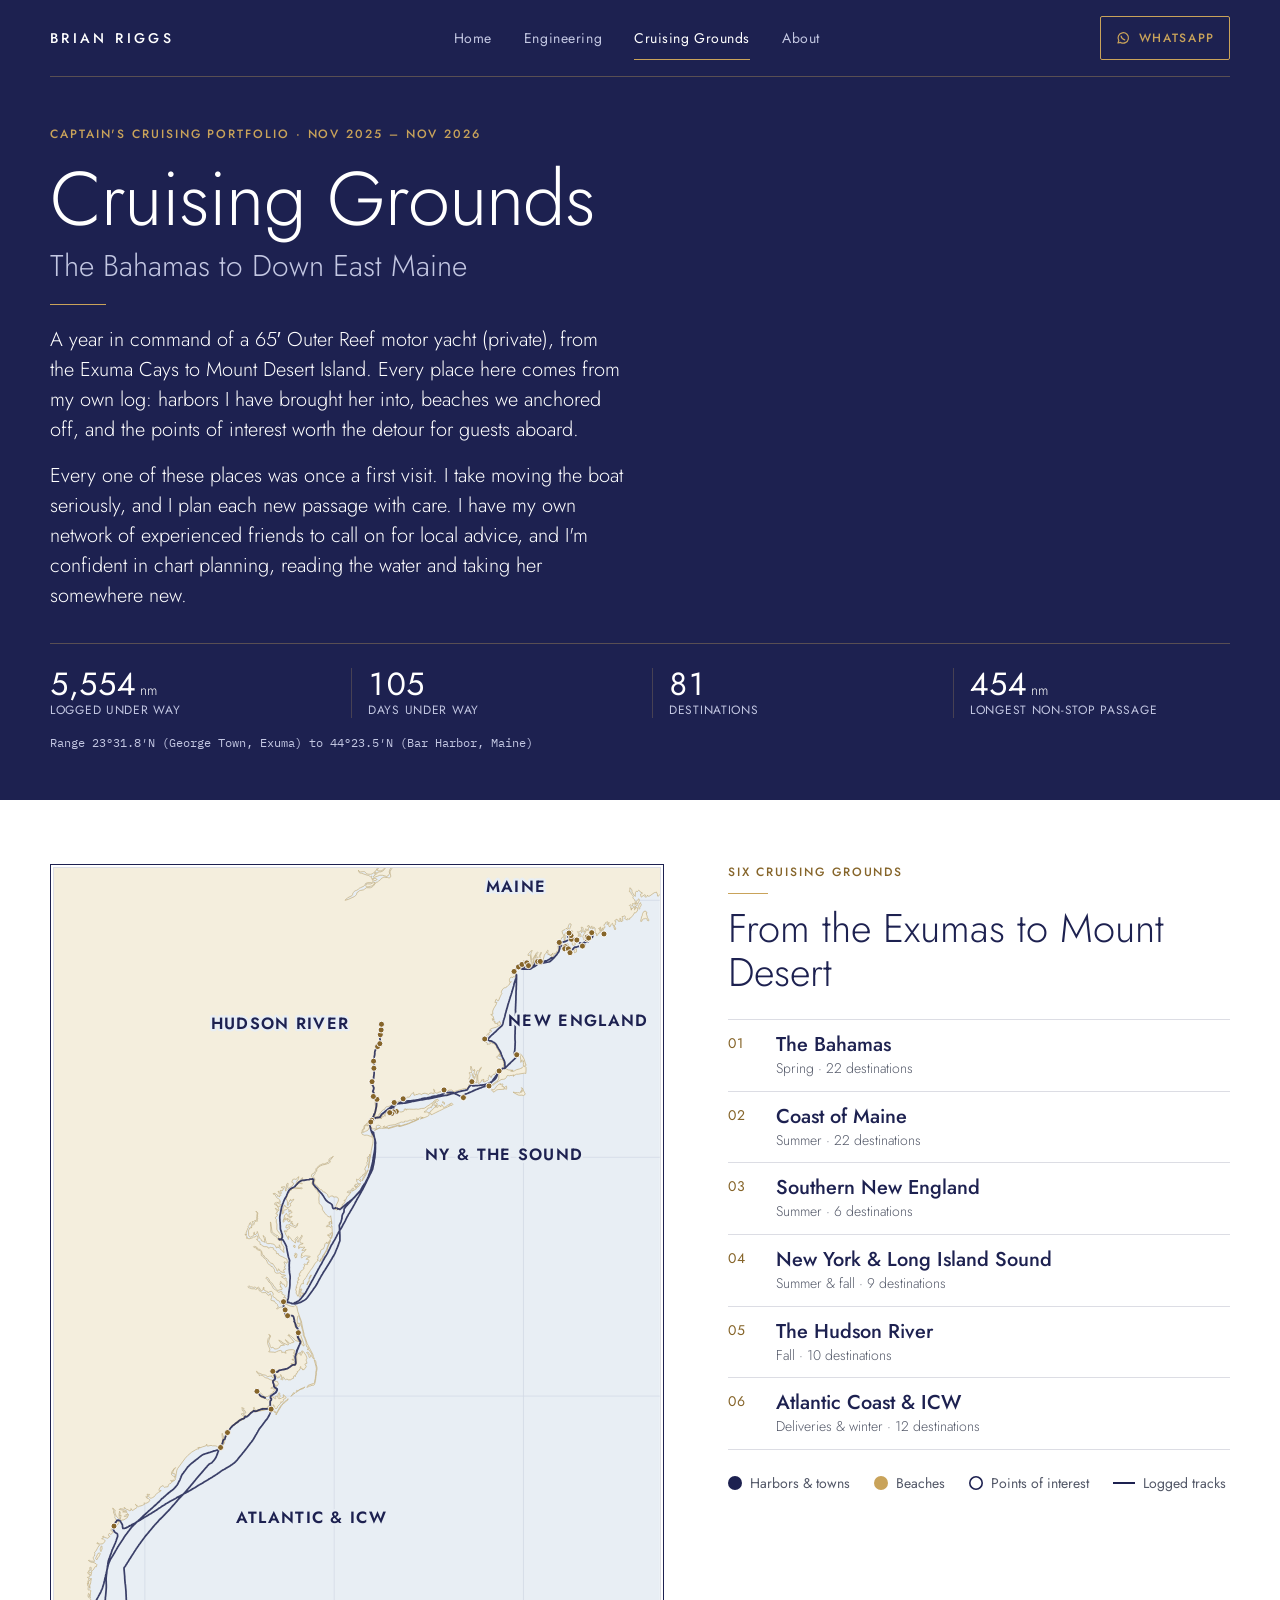
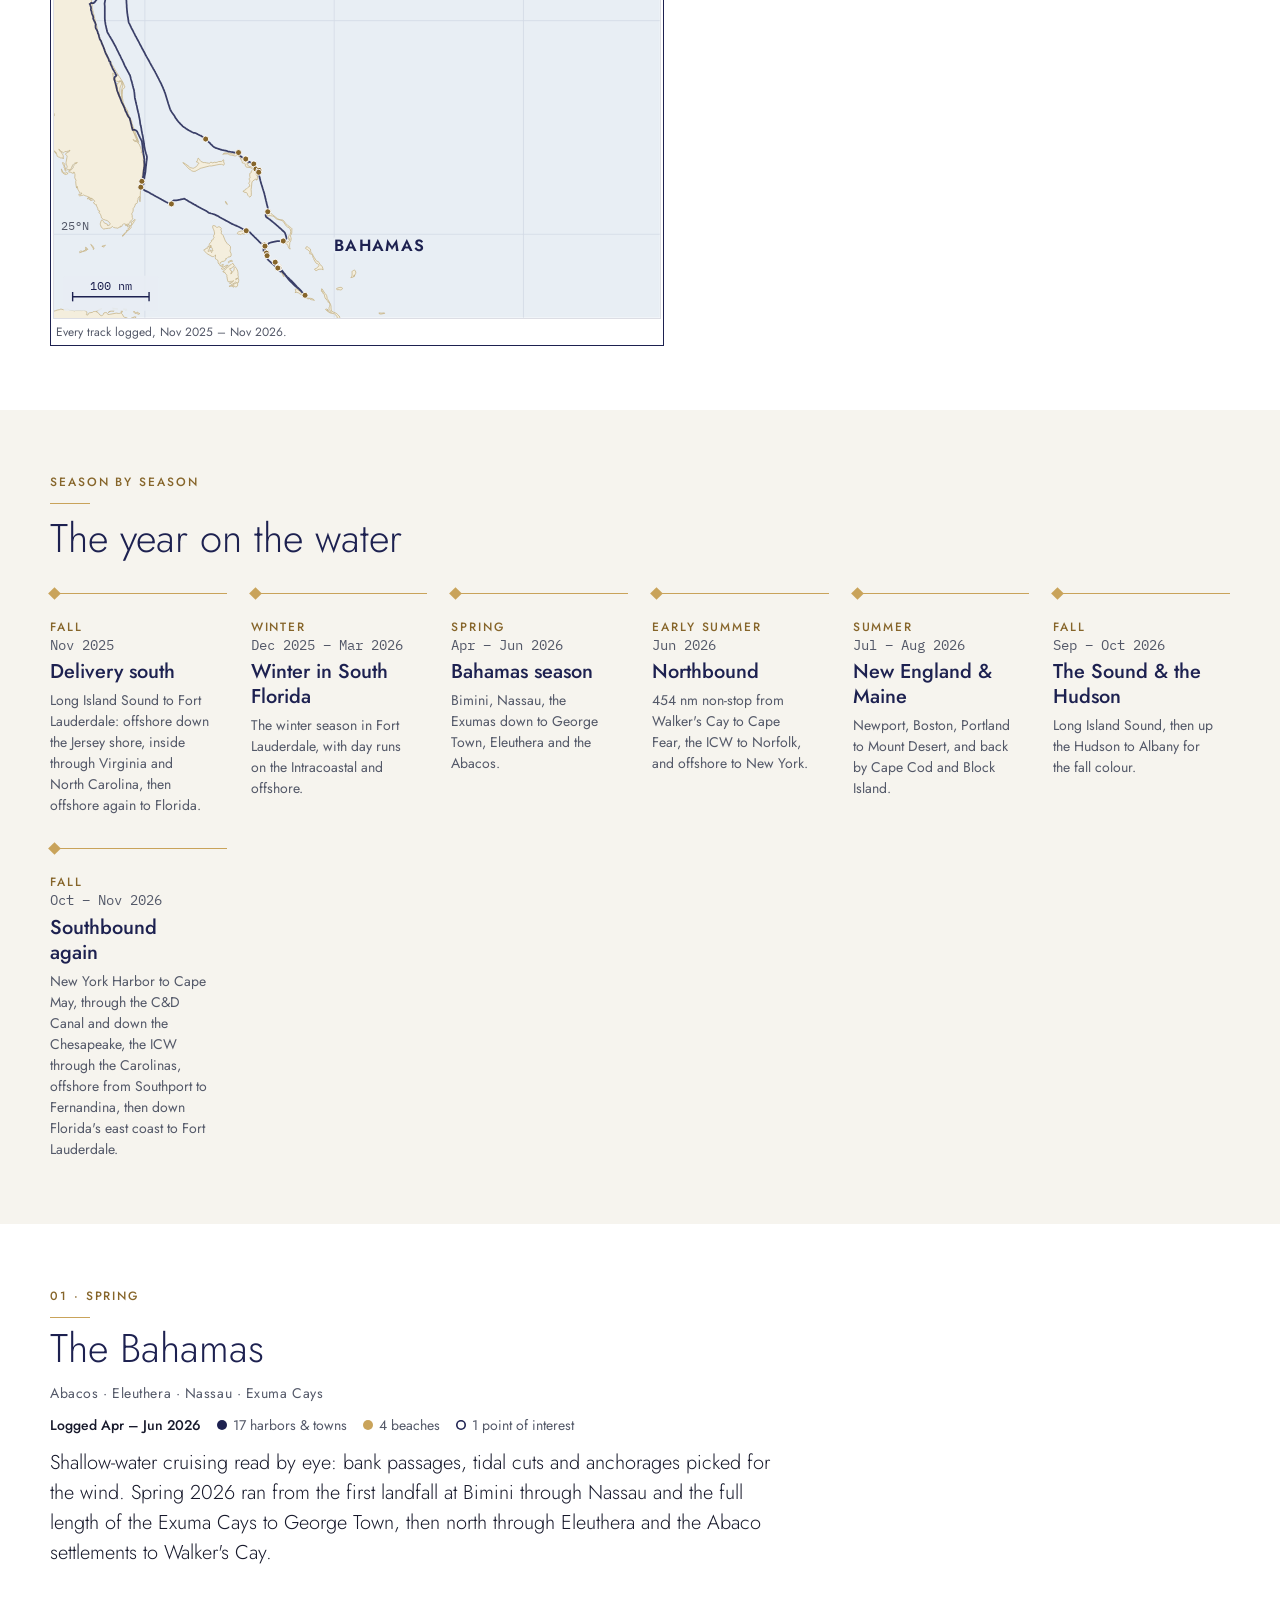
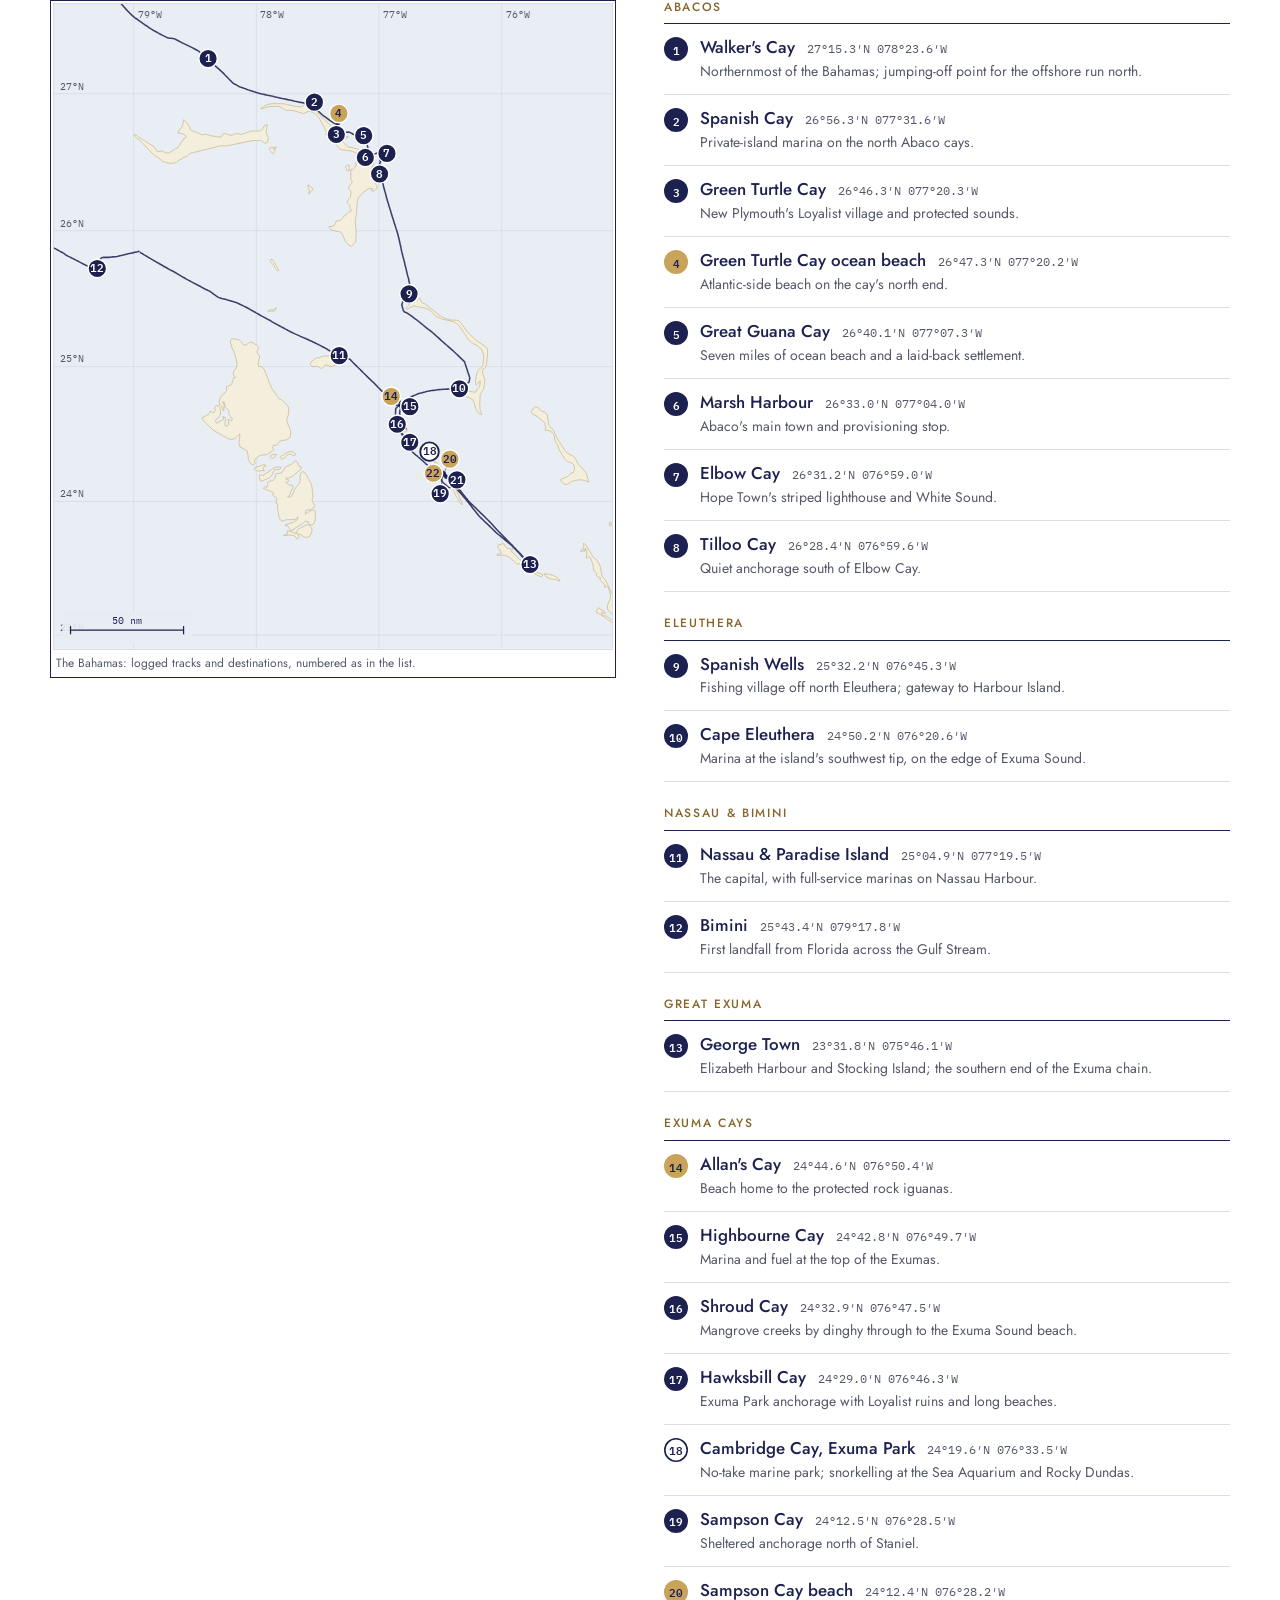
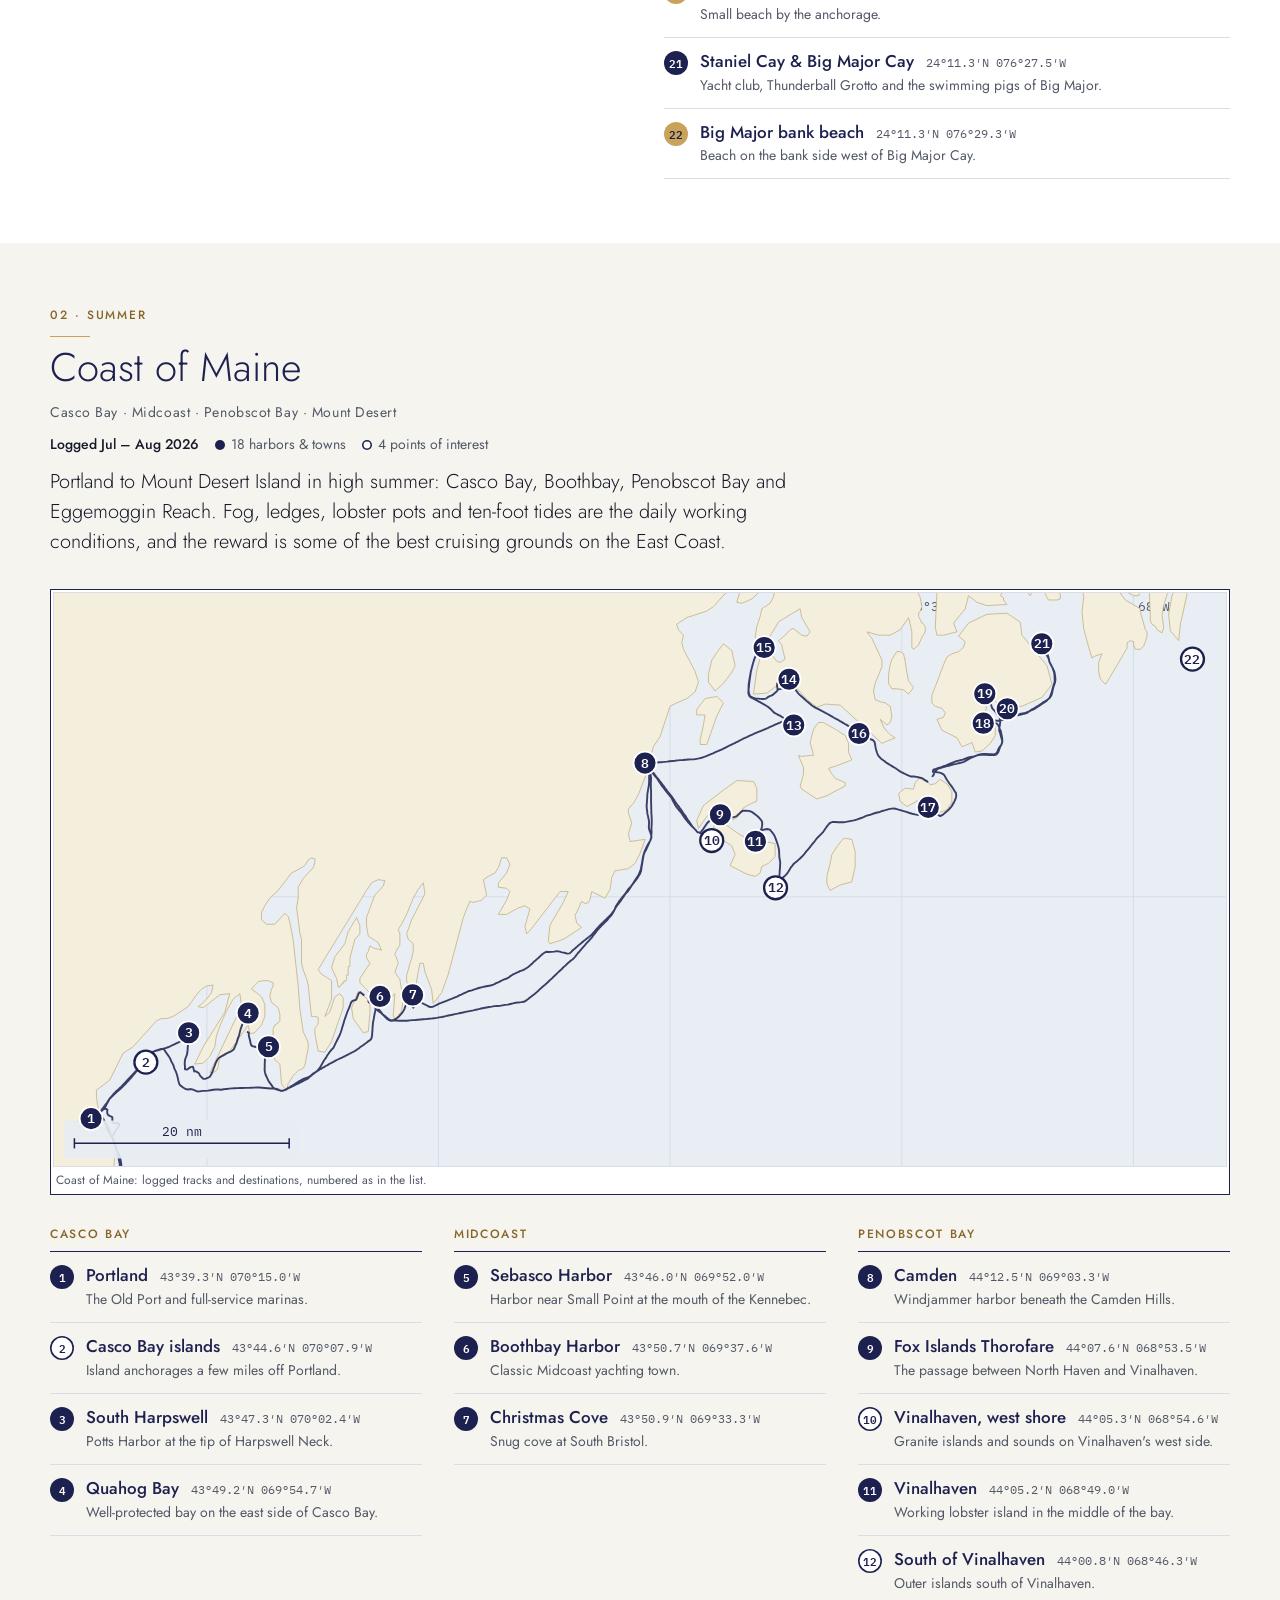
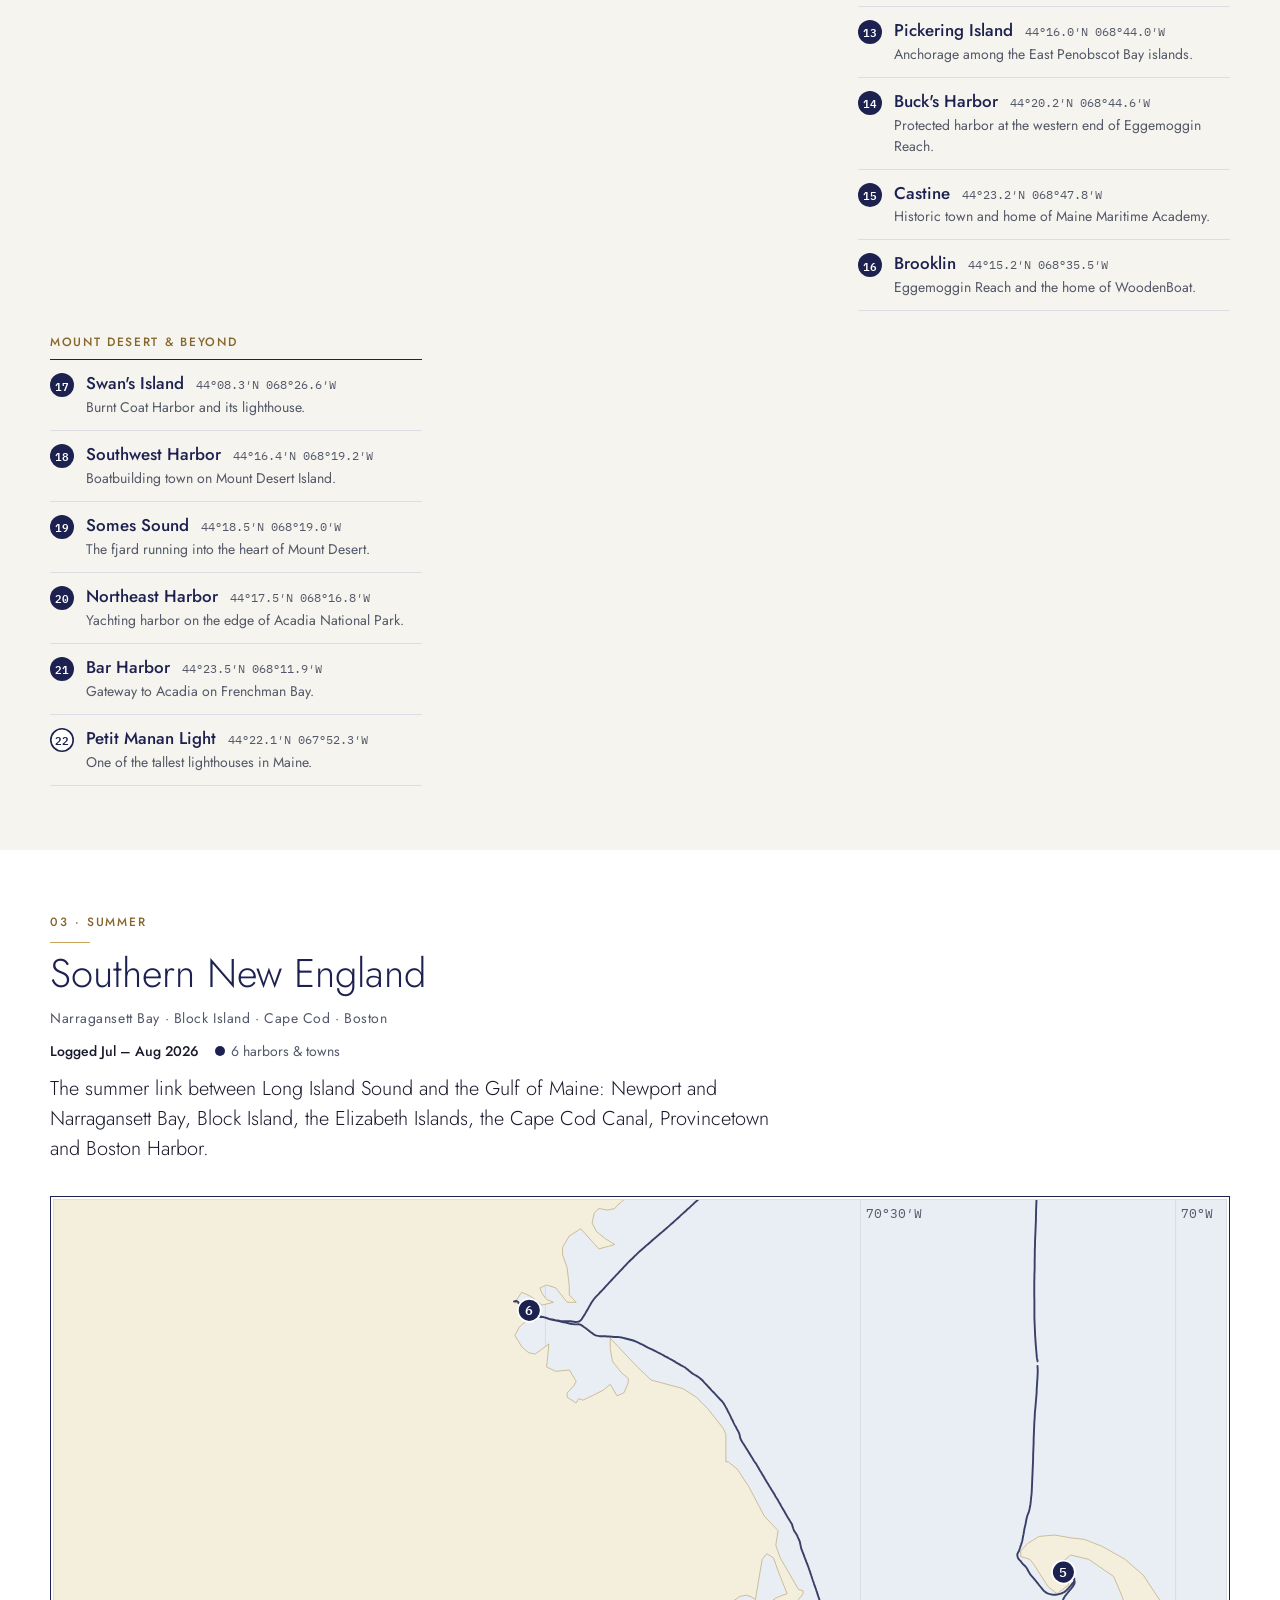
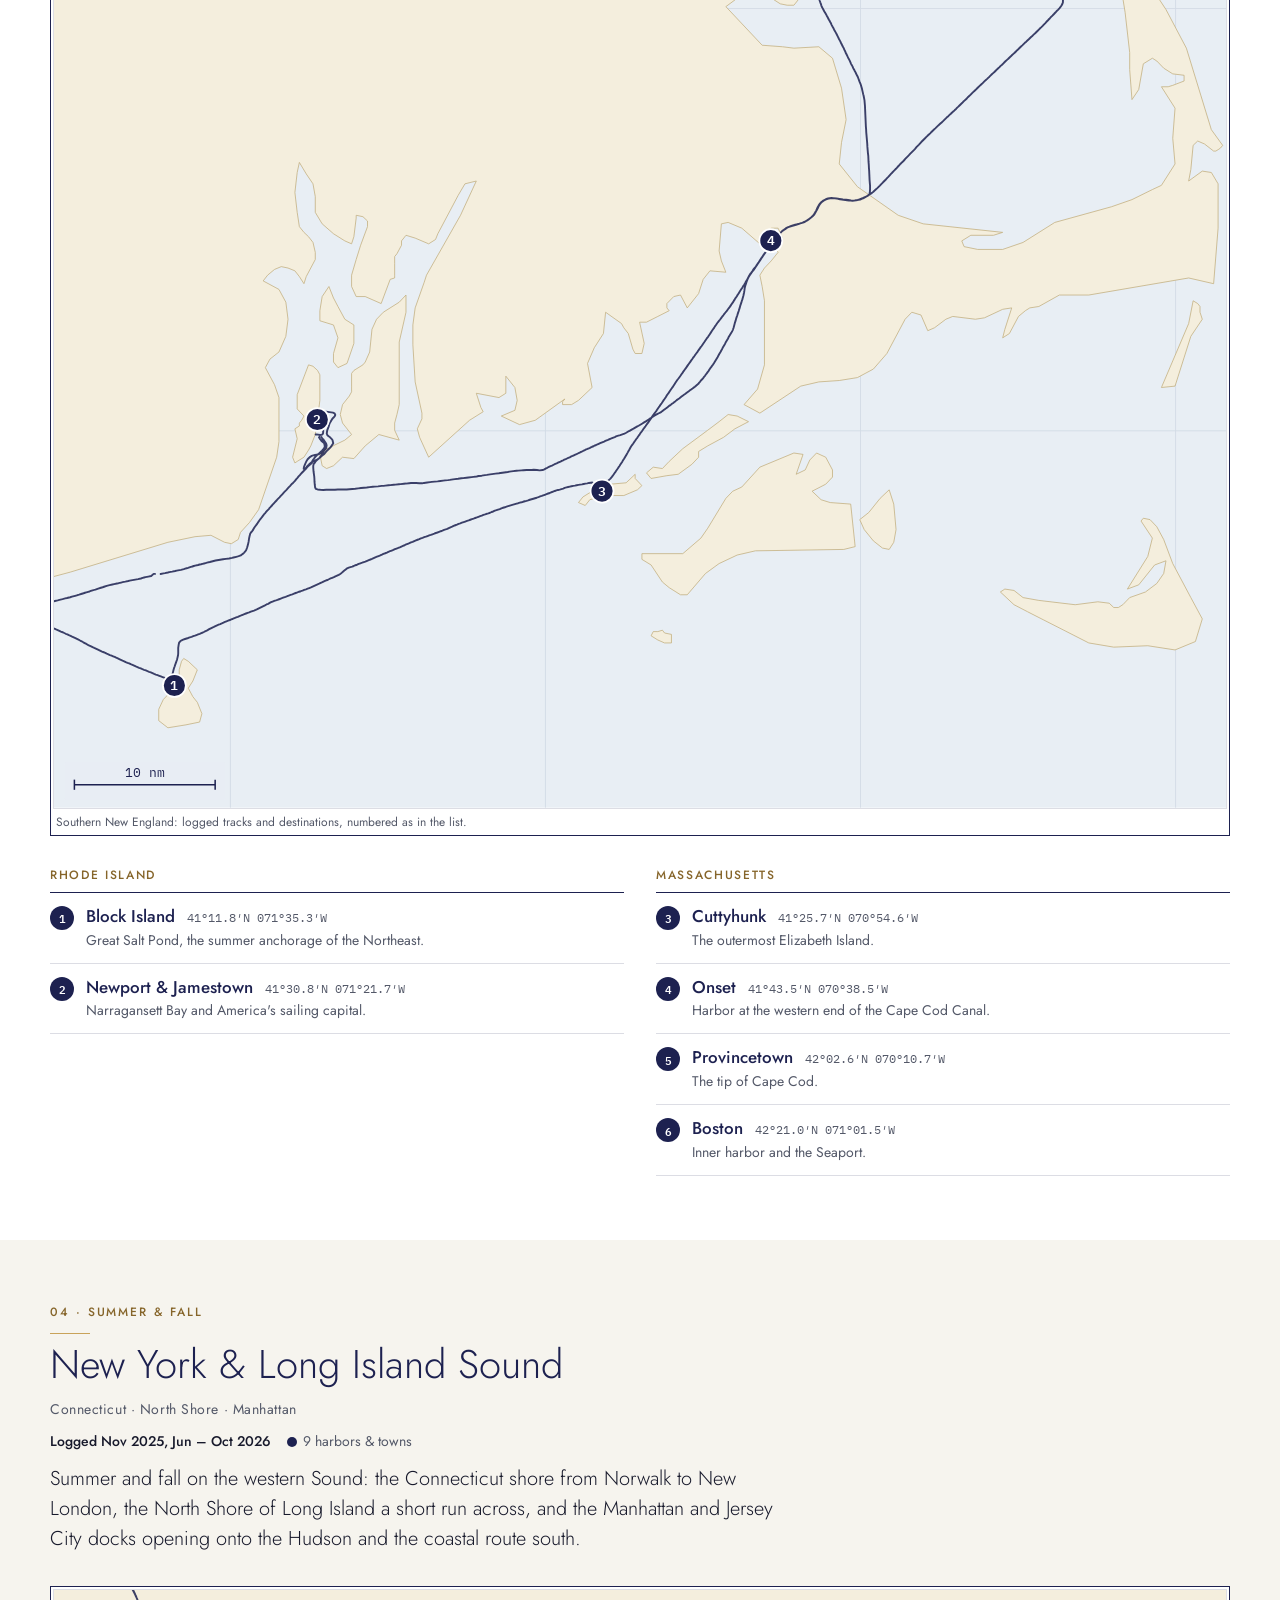
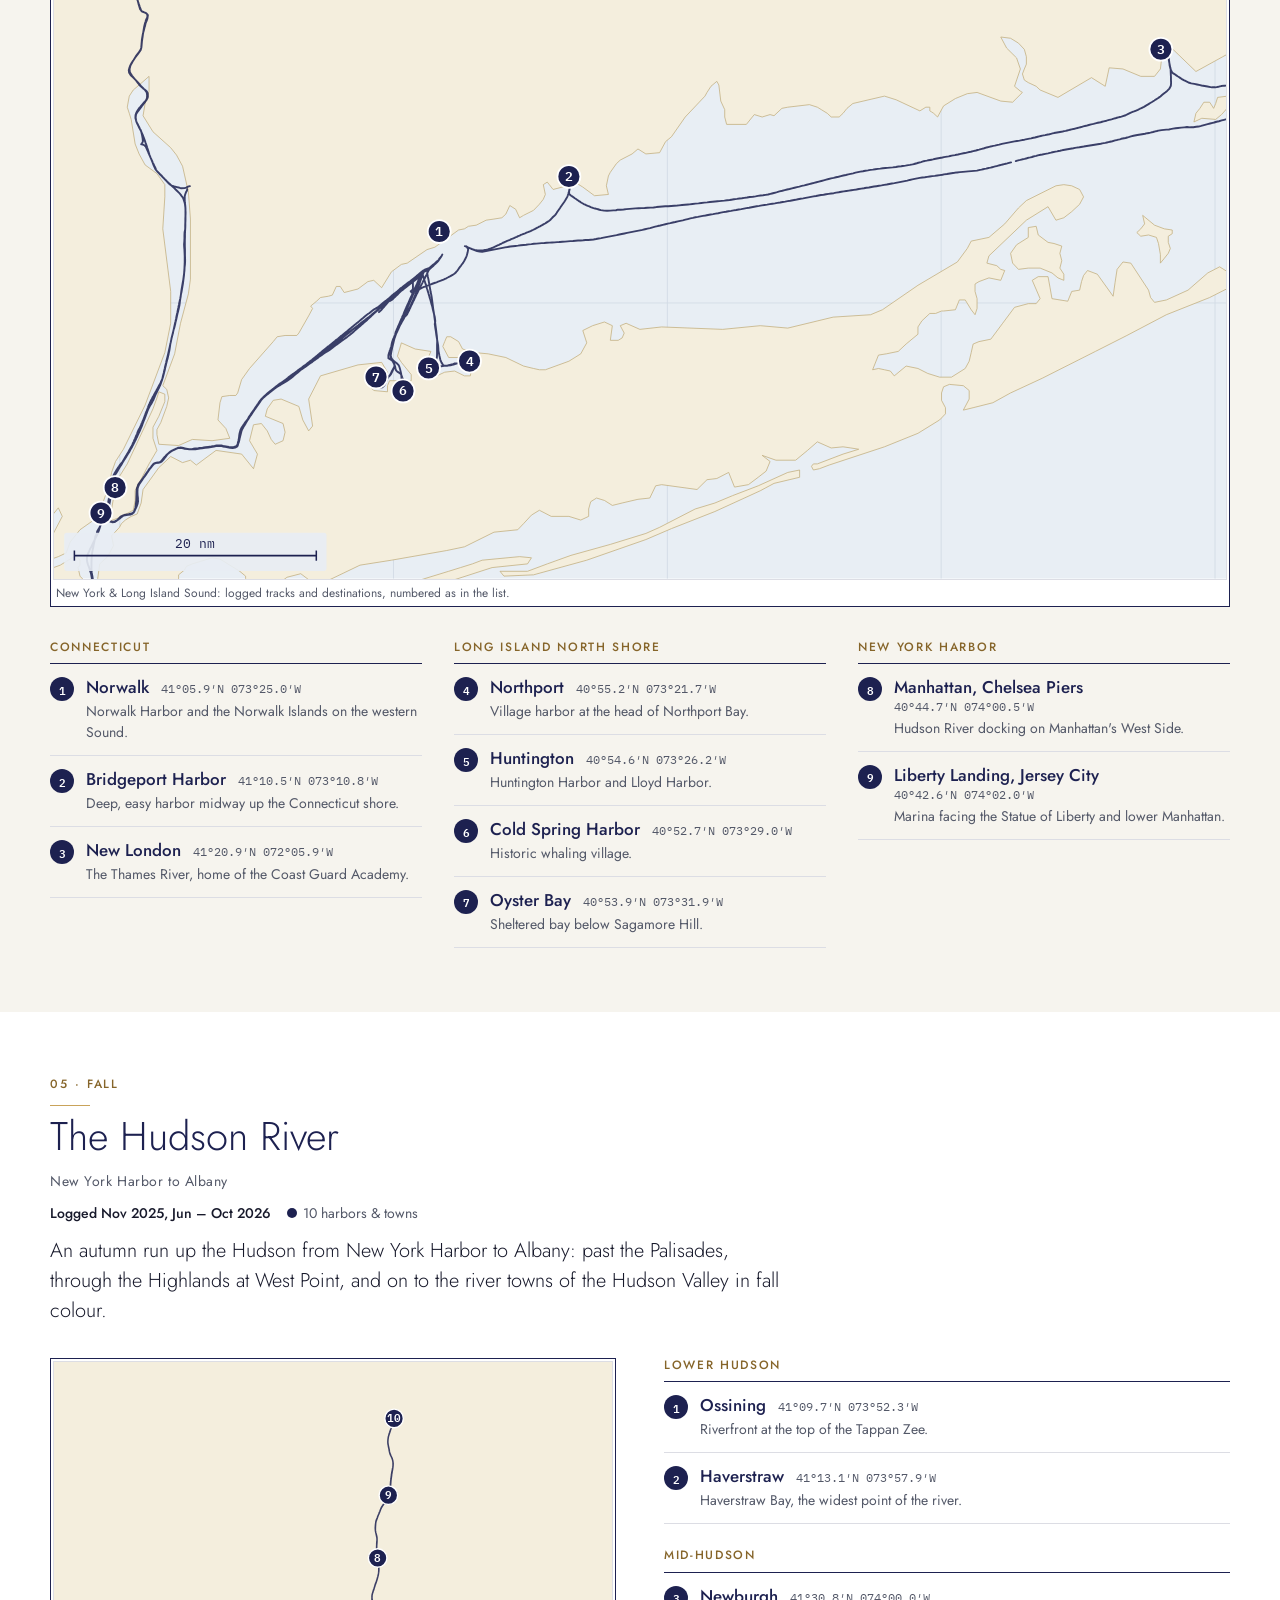
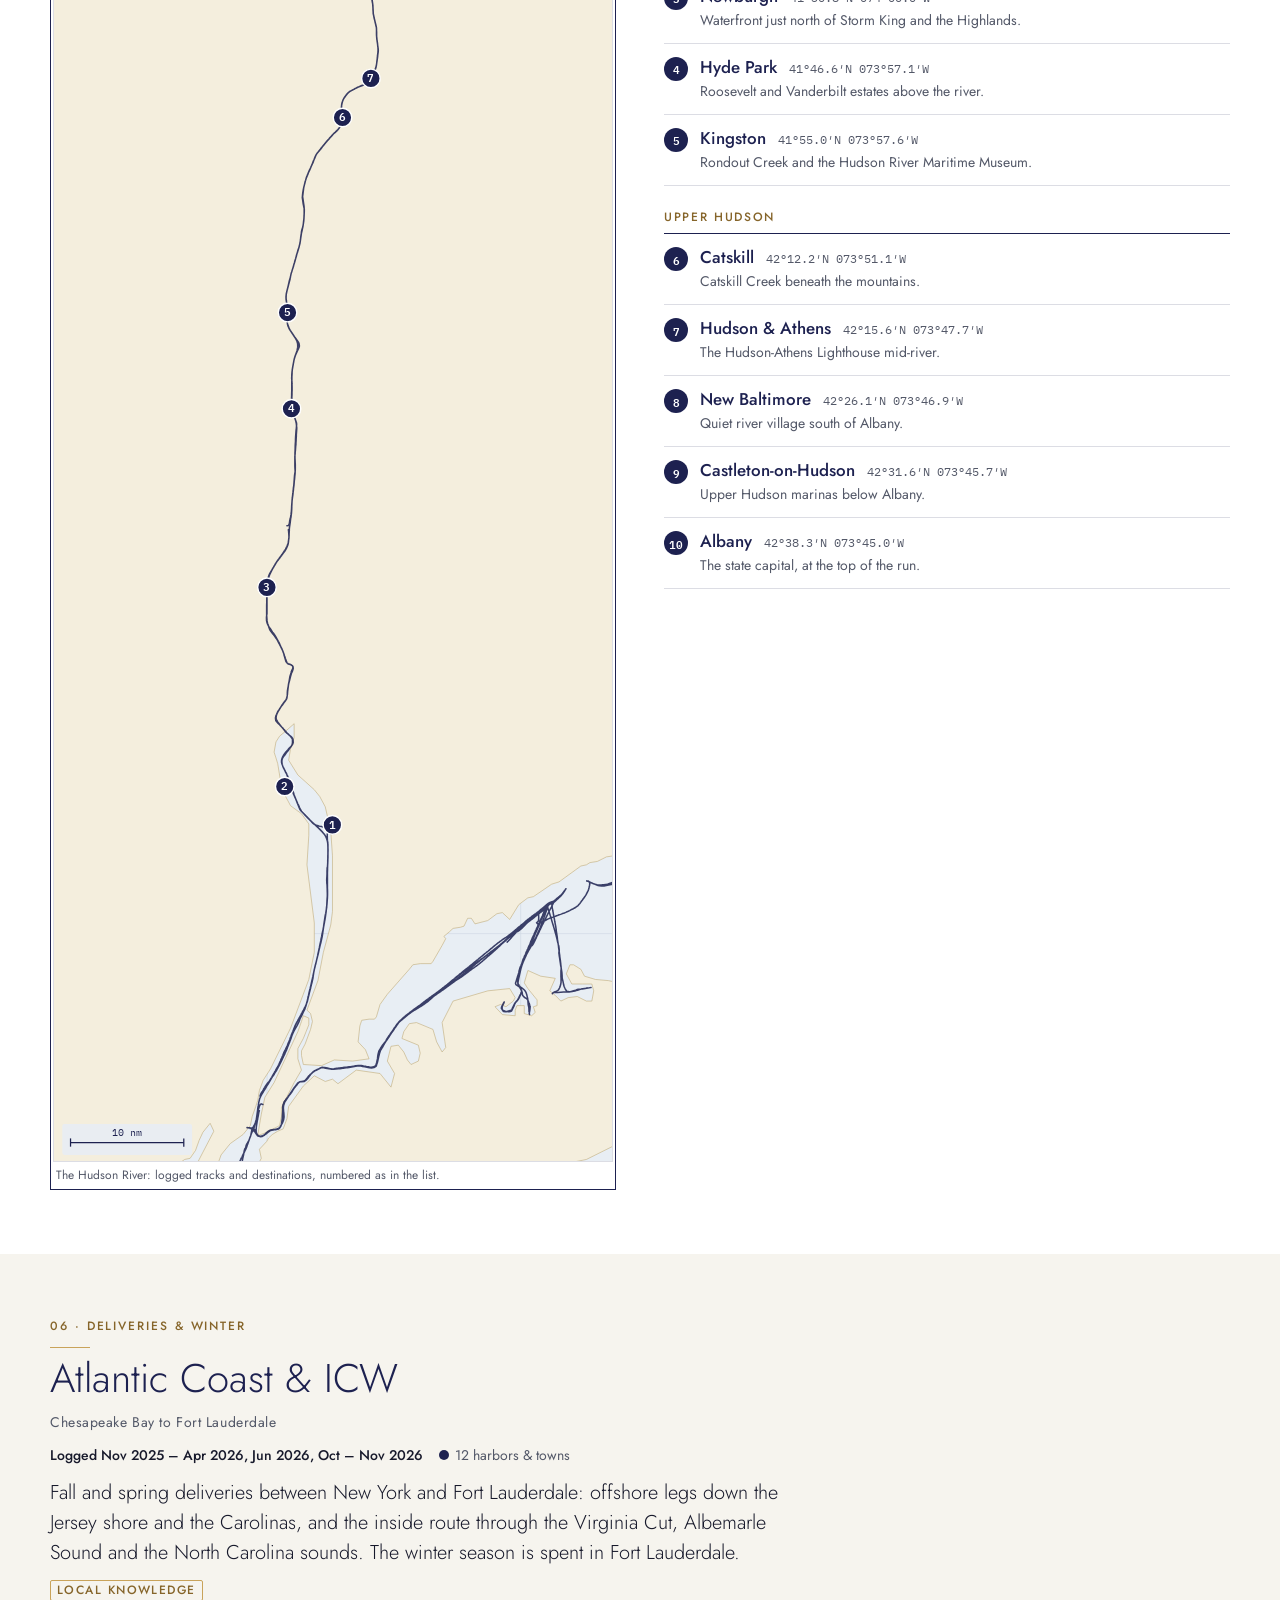
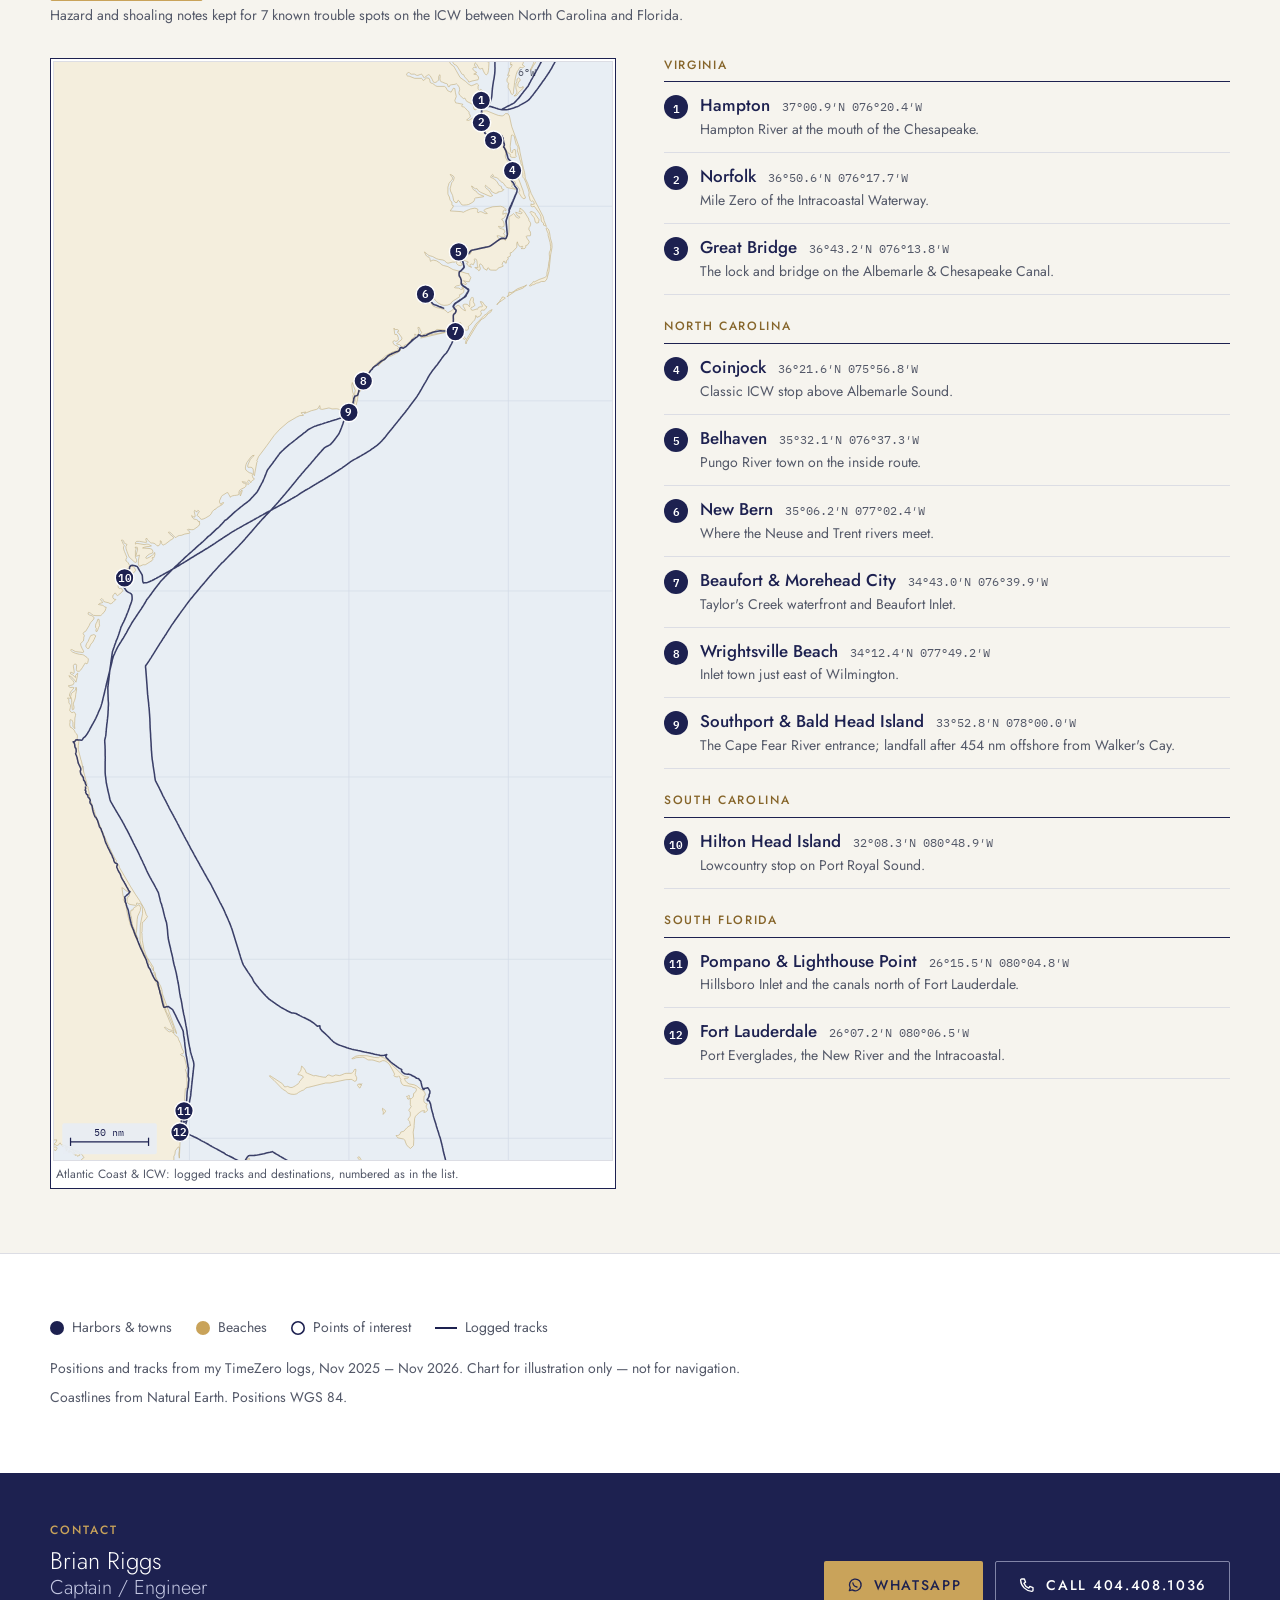
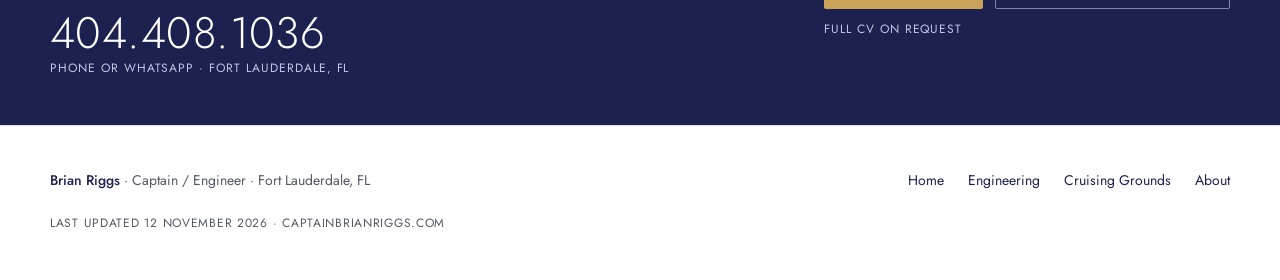
==== commit 12b6b863: "Trip south complete to Fort Lauderdale: 5,554 nm / 105 days" ====
--- a/cruising-grounds/index.html
+++ b/cruising-grounds/index.html
@@ -4,7 +4,7 @@
 <meta charset="utf-8">
 <meta name="viewport" content="width=device-width, initial-scale=1">
 <title>Cruising Grounds · Captain Brian Riggs</title>
-<meta name="description" content="4,994 nm and 81 destinations logged in a year, from the Exuma Cays to Down East Maine: harbor charts and local notes for six cruising grounds.">
+<meta name="description" content="5,554 nm and 81 destinations logged in a year, from the Exuma Cays to Down East Maine: harbor charts and local notes for six cruising grounds.">
 <meta name="robots" content="index, follow">
 <meta name="author" content="Brian Riggs">
 <meta name="color-scheme" content="light dark">
@@ -13,7 +13,7 @@
 <meta property="og:type" content="website">
 <meta property="og:site_name" content="Brian Riggs">
 <meta property="og:title" content="Cruising Grounds · Captain Brian Riggs">
-<meta property="og:description" content="4,994 nm and 81 destinations logged in a year, from the Exuma Cays to Down East Maine: harbor charts and local notes for six cruising grounds.">
+<meta property="og:description" content="5,554 nm and 81 destinations logged in a year, from the Exuma Cays to Down East Maine: harbor charts and local notes for six cruising grounds.">
 <meta property="og:url" content="https://captainbrianriggs.com/cruising-grounds/">
 <meta property="og:image" content="https://captainbrianriggs.com/assets/img/og.png">
 <meta property="og:image:width" content="1200">
@@ -22,7 +22,7 @@
 <meta property="og:locale" content="en_US">
 <meta name="twitter:card" content="summary_large_image">
 <meta name="twitter:title" content="Cruising Grounds · Captain Brian Riggs">
-<meta name="twitter:description" content="4,994 nm and 81 destinations logged in a year, from the Exuma Cays to Down East Maine: harbor charts and local notes for six cruising grounds.">
+<meta name="twitter:description" content="5,554 nm and 81 destinations logged in a year, from the Exuma Cays to Down East Maine: harbor charts and local notes for six cruising grounds.">
 <meta name="twitter:image" content="https://captainbrianriggs.com/assets/img/og.png">
 <link rel="icon" href="/favicon.ico" sizes="32x32">
 <link rel="icon" href="/assets/img/favicon.svg" type="image/svg+xml">
@@ -30,7 +30,7 @@
 <link rel="preconnect" href="https://fonts.googleapis.com">
 <link rel="preconnect" href="https://fonts.gstatic.com" crossorigin>
 <link rel="stylesheet" href="https://fonts.googleapis.com/css2?family=Jost:wght@300;400;500;600&amp;family=IBM+Plex+Mono:wght@400;500&amp;display=swap">
-<link rel="stylesheet" href="/assets/site.css?v=1638fb01">
+<link rel="stylesheet" href="/assets/site.css?v=1587ea9b">
 <link rel="stylesheet" href="/assets/grounds.css?v=469ddb8c">
 
 </head>
@@ -49,8 +49,8 @@
     <p class="cg-lede">A year in command of a 65′ Outer Reef motor yacht (private), from the Exuma Cays to Mount Desert Island. Every place here comes from my own log: harbors I have brought her into, beaches we anchored off, and the points of interest worth the detour for guests aboard.</p>
     <p class="cg-lede">Every one of these places was once a first visit. I take moving the boat seriously, and I plan each new passage with care. I have my own network of experienced friends to call on for local advice, and I'm confident in chart planning, reading the water and taking her somewhere new.</p>
     <ul class="cg-figs" aria-label="The year in figures">
-      <li><b>4,994<small>nm</small></b><span>logged under way</span></li>
-      <li><b>99</b><span>days under way</span></li>
+      <li><b>5,554<small>nm</small></b><span>logged under way</span></li>
+      <li><b>105</b><span>days under way</span></li>
       <li><b>81</b><span>destinations</span></li>
       <li><b>454<small>nm</small></b><span>longest non-stop passage</span></li>
     </ul>
@@ -60,7 +60,7 @@
 
 <section class="section cg-ov" aria-labelledby="cg-ov-h">
   <div class="cg-wrap cg-ov-grid">
-    <figure class="cg-chart is-ov"><svg viewBox="0 0 520 901" class="map ov" role="img" aria-label="Chart of every track logged from the Bahamas to Maine, Nov 2025 to Nov 2026, with 81 destinations and the six cruising grounds labelled"><rect class="water" width="520" height="901"/><line class="grat" x1="0" x2="520" y1="829.4" y2="829.4"/><text class="gl" x="6" y="825.4">25°N</text><line class="grat" x1="0" x2="520" y1="646.1" y2="646.1"/><text class="gl" x="6" y="642.1">30°N</text><line class="grat" x1="0" x2="520" y1="453.3" y2="453.3"/><text class="gl" x="6" y="449.3">35°N</text><line class="grat" x1="0" x2="520" y1="248.3" y2="248.3"/><text class="gl" x="6" y="244.3">40°N</text><line class="grat" x1="0" x2="520" y1="27.7" y2="27.7"/><text class="gl" x="6" y="23.7">45°N</text><line class="grat" y1="0" y2="901" x1="78" x2="78"/><text class="gl" x="82" y="14">80°W</text><line class="grat" y1="0" y2="901" x1="240.5" x2="240.5"/><text class="gl" x="244.5" y="14">75°W</text><line class="grat" y1="0" y2="901" x1="403" x2="403"/><text class="gl" x="407" y="14">70°W</text><path class="land" d="M-9.8 911.1l0-925.1 306.7 0-.9 1.2-1.4 1-.7.5-.6 1.4-1.5 2.3-2.4 1.7-5.9.8-2.6 1.5-3.5 4-.9 1.5-.4.8-1 .6-.7.6-.7.8-.7.4-1.4.3-2-.1-.7-.2-.7-.2-.8-1.1-.6-.5-.8-.2-3 .3-.9-.4-.8-1.1.2 1 .4.7.4.6.7.2 1 .1 4.9 1.7.8.1.8.3.6.6.7.3.7-.6.2.7-.2.8.5 1 .6 1.2.7.8-1.8 1.2-3 0-1.4.4-.6.5-1 1.6-.4.4-3.1 1.5-.9.4-.9.9-1.3.8-1.3.4-.9.6-.7.9-.6 1-.1.9-.4.7-.7.4-3.4 1.7-2 2 2.6-.7 5.3-2.4 1.1-.8 1-1.3.1-1 .4-.6.7-.3 1.3-1.1.7-.2 2.8-.6.7-.4 1.1-1.1.7-.3 3.2.1 1.4-.6 1.3-1 2.4-3.2 1.1-.2.8-.7 1.7-1.2 1.1-1.4 1-.4.9-.5 2.7.4.7-.2.5.4.7.1.9-.5.4-1-.6-2.6-.1-1.1 1.2-2.5.7-.7.3-.9.2-.9-.2-1.7.3-1.5.6-1.3.6-.8 5-4.8 1.4-2.1 231.2-.1 0 98.1-.5.8-.6-3 .5-.7.2-1-.7.2-.4.7 0-1.2-.7-.3.1-.9-.1-.7.5-1.3 0-1-.2-.6-.1-.7.5-1.3-.3-.8-.9-2.8-.8-.1 0-.9.4-1.7.2-1 1-1.6.6-1.4.9-5 .4-1.1 0-4.5-2.8 3.2-.1-1 .3-.8 2.6-2.9 0-36.9-1.1-.4 1.1-1 0-1-.6-.3-1.4.4-.7.4-.4.4.6 1.3.4.5.8.6 1.2.2.1 1.5-.5.4-.8.9-1.5 1.8-.5.9-.3-.5-.6-1.2-.6-.4-1-.2-1 .2-.6.7.8.1 1.1-.1.7.2-.4 1.1-.7.5-2 .3-.3.6-.1.7-1.2.2-.7.9-.5.4-.8.3-.3-1 .1-.7-1-1.9-.9.5-.8.1-3.8 2.7-1 .4-.8-.3-.3-.6-.2.9-.5.4-.7.3-.9-.3.4-.7.1-.8-.6-.4-.5.8-.8.1-1.1 1-.5.3-.6-1.8-.1-.7.8-.4.8-.3-.2-.7-1-.2-.6-.3-.3-.6-.4-.6-.5-.4-.9.8-.3.5-1-.3-.7 1.1-.1 1.2-.1 1 .2 1-.8-.4-.6-.7-1.2-2.1-.4-1 0-1.4-.5-.4-.5-.8-.8-.5 0 1.4.3.6-.7.5 0 .9.8 0 .4.7.4 1.1.5.4.8 1.1.5.9-.4.7.3.7.4.5.6.5.6 1.5.3.5-.3.5-.1.7-.3.7-.7.3-.7-1-.7 1 .5.4-.2 1-1-.1-1.1-1-.6.6.4.6.6.6.7 2.9.3-1.9.9.4.6-.7-.2-.7.4-.4.5.7.2 1.3 0 1 .7-.6.1-.9-.5-2 .8.6.7 1.3.7.2.3 1.5-1.3 2.1-.7.3-1 0-.2 1-.7.7-.4.7-1.7 2-1 .3 0 .9-.9 0-.8-.5-.6.4.3.8-1.1-.5-.5-.4-.6-.3.5-1.2-.1-.9-.6-.3-1 .4-.3.6-.7-.6.1.8.5.5-.3 1.5.6.5-1 .7-.4.7-.5-.8-.1-1.2-.2-.9-.7-.2.1.7 0 1.4.5.4-.6.2-1.2 0-.2-.9-.6-.4-.3.4-.4-1-1.8 1.4.9.3 0 1.4-.3.8.1.7-.5.6-.7.3-1-.2 0-1.1-.3-.6-.6.3-.5.6-1 2.1-.9-.3-.3-1.3.3-2.3-1.5 2.1-.3-.5.3-.8.3-.7-.2-.7-.5.5-1 .3-.4 1.4-.9.3-.1.7.7 1 0 1.2-.8 0-.2.7-.5 2.1-.1 1.1-.6-.7-.1-1.1.2-1.3.5-1-.8.9-.3.8-.1.6.1.9-.8-.2-.2-3.7-.6.7-.1 1-1-.3 1.1 1.2.3 1.4 0 .9-.3.5-.5-.5-.4.4-1.2 2-.4.6-.4-.9.2-1.3-.7.3-.2-.7-.4-1.3-.1-1.2.1-1.1-.1-.7-.9-.3-.4-.7-.3.5.1 1.1-.8.4-.3-1.8-.1-1-.8.8 0 1.4-1.2-1-.1-1.2-1.2-.4-.6.9 1.1.4.3.6-.5 1 .3.4-1.3.3-.7-.3-.6-.4-.2.9-.8 1 .2.6-.9.2-.6-.5.1-2.5-.2-.7-.6-.3-.9 0 .5 1.4 0 .9.2.9.2.6-.5.9-.4-.9-.3-1-.6.8-.7.4-.8 0-.8-.2.4.5.4 1 .3 1-.5 1.1 0 1.2.7.2.5.9-.4.6-.5-.4.5.9.6.4-.9.4-3-2.7-1 0-.6.2-.7-.5-.9-1.1-.7-.2-1.2.8-1 .1.3-1.7.2-.9.8-.2.4.5.5-.6-.4-.9.5-.4.6-.4.5.4.6-.2-.6-1-1.2.1-1 1.2-.3.5-.7-.4.1-.8.2-.7.4-.7.4-.4.3-1 1-2.6-.1-.8-1.2-.3-.8 1.2-.7 2.5.7.4-.6.5-.7.3-.1-.8-1 .1-.9.9-1.8.8-.7.5.4.7 0 1 .9 1.6.2.7-.2.7-.6.5-.7.3-1.2 2.4-.5.7-.6 2.1-.4 1.2-.4.6-.3.7.2.7-.2.8 1.1.4-.3.9-.4.7-.4.4-1 .2-.3 1.3-.4.6-.9-.5-.2.8-.7.4-.2 1-.8 1.1-1 .4 0-1.3.9-1.6.4-.8-2.6 2.6-.1-1.4-.9 0-.8.4 0-1 .3-.6-.9-.3.6-1 .3-.6-.6-.4-.3.6-.7.6-.1 1.3-.9.6-.5.4-.2.6-1.1 4-.4 1.3-.6.8-.1-1-.3-.6-.2-.6-.4-.7-.2 1.3 0 1.6-.5-.7-.2-.9.1-.8.3-.8.1-.7-.4-.6.3-1.4.9-1.8-.1-.8-.4.5-.3.6-.5 1.1-.3.7-.2.7-.2 1.1.1.9-.2.7.3.5.2.7.1.7-.1.8-.5.7 0-1.9-.5.4-1-.2-.5-.5-.5-.5.7-1.4-.2-.6.2-.6.6.3-.3-.7-.5-1 .6-2.2.6-.6-.4-.4-.8.7-3 5-.4.6.6.5.3.9-.4 1.9.7-1.4.6.8-.9 2.3-.4.8-.7-1.3.2-.7-.3-.5-.4-2.2-.3-1.1-.2-1.1 0-1-.2-1.4-.1-.8.1-.7.4-1.4.7-.8-.2-.6-.4.5-1 .5-.9 1.2-.6.6-.3.5-.3 1 1 .3.7-.8.3.7.3 1.2.3 3.2.1 1.6.3 1.6.3.8-.2 1.6-.5.4-.7.9-.6-1.4-.4-.7 0-1.7.3-.5 0-1-.5-.4 0-.9-.2-.6-.9.3.4.8.3 1.4-.3.6-.4.5-.5-.5-1.3 1.8-.7.4-.1.8-.6.3 2.2-4.6-.1-.9-.5.4-.4.8-.5 1.1-.2.6-.1.8-.4.7-.5.4 0-1.1 1.6-2.4.3-1.3-1.9 1 .3-.6.3-.5-.3-.5-.7.7-.6.8-1.1.7-.8.1-2 2-.7.5-.9 1.9-1 .6.2 1.3-.3.8-1.4.1 1 .5.8-.1.7.3.3 1.2-.1 1.9-.6.3-.8.5-.8-.4-.7 1.1-.6-.7-1 .4-.5.6-.4 1-.1.8.1.8.3 1.1.6-.5.7-.2-.5.5-1.1 1.2-.2.9-.6.4-.9.7-.5.6-.6.5-.8.4-.9.1-.7.4-1.1 1.4-.6 1.1-.1 1.2.5.9-.5.6-.5.9-.4 1-.6 1.2-.9 2.3-1 .1-.3-.7-.5-.6-.6.3-.3 1.2-.4 1.3.7-.2 1 .2-.3.6-.2.6-.4.9-1.7 2.7-.7 1.6-.3.9-.1.8.3 1.8-1.9.4.7.6.7.4.7.5.8 3.4-1.2-1.2-.4-.3.2 1.4.6.7 1.9.9-.7.3.2.8 1.8.1.7 1 0-1.6.7-.7.9-.5 0 1 .7.2.2.9-.3.6-.4.6-.6.6-.8 0-.9.5-.5.6-3.3.9-1.6.6-.6.5-.2.7-.1.8.8-.7.8.6-.5.4-1 1-.9.2-.4.7.7.8-.3.5-1-1-.6.4-.3.6.2 1 .1 1 .4.8-1.1-.8-.8 0 .4.6-.9-.1-.8.3.7.3.4.6-.8.3.1 1.1.7.4.7-.6-.1 1.2 1.1.2.4.6-.5.6.5.5.8-.4.6-.3.7.3.6-.7-.4-.5-.4-.6-.2-1.2 1.4 1.5.7.7 1.7.4.7.5.6.6.8 1 .1 1.6.6.5.6.9.8 1.5.7.8-.1.7.2.7.9 1.6-.2.8-1-.3.7-.3-.5-1.2-.2-.6-1 2.1-.8-.1-.7.5 1.9 2 1 0 1.9 0 .7.6.5 1.6.2 1.6-.2 1.2-.1 1.1.9 1.2 2.1 1.4 1.3.5 4.1.4-1.7.2-.3.6.7.1 1.3 0 1-.4 1.7-1 2.9-.8 1-.4 1.1-.5 1.2-1.3-.1-1.3.1-1.6-.7-1.1 1.1-.3-.5-.3-.9-.7-.7.1-.2 1.4-.4.5-.1-1.6 0-.9-.2-2-.1-.8-.5-1.1-1.3-.9-.9-.2-.7.6.3.5-.3.9-.5-.4-.7-1.1-.5-.3.2-.8.6-.3.8-.1.8.1 1.6.5 1.2.6.9.9 1.2 1.7 1.1 2 1.2 4.2.6.8-.9 0-.7 1.3 1 .1.4.6 0 2.3-.2 2.9-1.3-.3-5.2.9-1.5 0-1 .5-.8.3-.8 1.1.1-1.3-1.4.5-1.6 0-.9.5-.7-.6-.9.2-.9 1.8-.7.8-.8.4-.9.2-1.1 0-.9.3-2.1 1.4-.9-.5.7-.8.4-1.2 0-3.3-.1-.8.1-.9.7-.8.1-.8-.5-.5-.3.8-1.2-.8-.7-.3-.4 1.5.3 1.1-.8-.1-.6 1.2-.6.7-.3-.6-.7.4-.5.7-.6.3-.1 1.1-.5.5-.3-1.1-.4-.5-.8-.6-.1 1.1-.5.8-.3.8.2 1.2-.7.7-.8.2-1.4.8-.8.2-1-.4.7-.3 0-1.2-.4-.6 0 .9-1.6 0 .3.8-.6.6-2.1 1.9-.5-1 .1-1-.3-1.9-.1-1.9 0-1 .1-.9.4-1.3 1.9-3.5.8-1.7-.9.7-1.1 2-.4.5-.7-.3-.7.2-.3.6-.1 1.1-.7 1.5-.8-.4-.7-.5.2-1.4.3-.7.3-1-.6-.6-.1 1.1-1-.1-.6-.5-.4-.6 0-.8-.4-1.2-.4-.6-.2 1.6.1 1 .1.7.5.5.3.9-.4 1.2-.6-.3-.7-.2-.7.4.6.8.3.6.1.9-.1.9-.3.8-.5.4.2 1.3.3.6 0 2.3-.2.8-.9 2.7-.5.7-.4.5-.5.6-1.1-.5-.8.1-1.4.3-5 1.5-2.5.7-1.4.6.6-.8-.6-.7-.8-.4-2.1.1-2.3 1.1-1.6-1.4-.5 1.3-1.2.4-1.1-.4-.8-.1-.2 1.1-.8-.5-2 1.2-1.1-.5-.7-.4-.3-.5.2-.6-.1-.9-.8-.6-.3.5.6.6.3.7-.4 1 .5.4-.6.6-2.1-.6-1.3.3-.7.5-.4.6-.4-.3-2-.7-.7-.2-1.9.4-.6.6-.7.2-.6-.4-.7-.3-1.3.2-.8.5-1.1-.1-.5.6-1.2 0-.1-.9-.3-1.5-.8.5-1.2 1.4-.9 1.2-.7 1-.8 0-.8 0-.7.4-.6.7-.2.8-.7.6-.7-.5-.5-.4-.5.3-.8.2-.6-.3 0 .9-.5.7-.6.3-.5-.4-.6.3-.7.3-1 .4-.7.2-1.8 1.1-1.6.9-1 .5-.6 1-.4-.5-1 .5-.8.3-.4-.4-.5.6-.7.3-.5.8-.6 1.1-.8.1-.7.4-1.4 1.6-.5.6-.2.8-.9.2-.3 1.4.5.5.2.6-1 .1-1.2 0-.8.3-1.2 0-.1-.9.6-1.4 0-1 .5-2.1.3-1.8.5-1.8.1-.8 0-3.6-.1-1.6-.4-1.5-.3-.7-1.4-1.4-.6-.9.1-.8.2-.7 0-.9-.5.5-.6.7 0 1 .3 1.8.3.6.3.7.7.5.5.6-.1 2.7.4 3.7 0 1.1-.3 2.5-1.2 3.1-1.3 2.6-.5.8-.2.6-.2 1-.3.7-.5 1.1-.9.6-.5.8-.3.6-1 .4-.3-.5 1.1-2.1-.9.6-.3.7-.3.5-1 .5-.9.8-.2 1.8-.2.8-.9.4-.3.5-.2 1.7-.5.6.3.7.5.9 1.1.4.5.3 2-.1.8.1 2.8 1 1.3.8-.1-.8-.7-2.6.9.5.4.9.1.9.1 1.4 0 2.9-.2 2-.5 2.2-.6 2.6-.2 1.1-.2 1.3-.2 1.4-.2 1.3-.1.8-.2 1.3-.4 1.9-.1.8-.2 1.3-.2 1.2-.7 4.2.5-6.2.2-2.1.3-.9.2-.8.2-1 0-.8-.9.1.5.4-.4.8-.2.5-.7-.1-.6.7-.1.7.7-.2-.2 1.6-.7.6.7.2-.5 1-.4.6.2.8.2.7-.6 1.1-.7 1-.7 1.5-.1 1.1.9.5-.1 1.2-.5.5-.6.8-.3 1-1.2.3-.1.9-.9.6-1 .6-.7.8.9 1.4.4.8-.2.6-.7-.3-1.4-1.5-.8.3-.7-.6 0 1.6.2.7.7.7-.1.7-.5 1-.8-.4-.8.4-.5.8-.2.7 1 .7.5.8.2.7-.9.5-2 1.2-.8.3.2-.8.5-.5.8-1-.8-.5-1.2 1.3-.3.7.1.8-2.1-.1-.8.3-.6.7.9.3.8.3 1.8-.6-1 .9-1.2 1.9-.7.4-.5.5-1.5 3.2-.7-.3-.6.6.8.1.2.7-.9 1.2-.2.7-.6.4-.8.2.1.7-.6 1.4-1.1 1.1-1.2.8-1.9.7-1.2-.4.1-.9.3-1.3.2-.8.2-.7 1.7-3.5.2-1.6-.7-1.4-.5-.4-1.8-.2-.9.3-.5-.3-.2-.7-1.1-.1-1 .2-.8.7-.9.2-.5-.5-.3-.7.1-.8-1.4-1.3-.8-.3-.3-.8-1.4-.2-.6-.3-.3-.6-.3-.7-.5-.4-.6.3-.5-.4-3.4-3.9-1-.8-.7-.8-.4-1.3.6.6.1-.8.4-1.9-1.3-1.8-.4-.5.8-1.1.6-.4.4-.6.1-1.1.5-.4.3-.5.5-.4 0-1.2.7-1.2 1.2-1.2 1.1-.8 1.9-.8 1.4-.4 1.3-.1 1.2-.6.7-.2.8-.1.4-.3.5-.6.6-.4-.5-.7-.2-.8.7-.2.5-.6 1.4-1.8.6-.6-.9.3-1 1-.7.2-.6.3-.5.8-.1.9.1.9-.4.4-1.9.8-1.4.7-.7.2-.8-.3-2 1-1.1.3-1.2 1.5-1.1.8-.5.6-.3 1.7-.5.7-1.4 1.9-1.4.5-.2.8-.4 1 1.1 1.2.5 1.2-.2 1.5-.3.7-.4 1-.1.8.6 1 .6.6.8.9 1.1 2.1 1.1 1.1.8.5.1 1 .7.9.4.9.1 1-.3 2.2 0 .9 0 .9.2 1.1-.1 1.1.2.9.8.6.8.9 1 1.5.1.7 0 1.7.5.5 1.6 2.3 1.6 1.8 1 .9 1.1.5 1.1-.2.2-.8.9 5.4 0 1.9-.4-2.3-1.4.1 0 1.1-.8-.2.4.8 1.1.2-.7.7-2.2.6-.6.7.3.6 1.4-.5.9-.1.4.7.6.3.6-.8.2-.9.5.9-.1 1.4.2 1 0 1.2.1.9.2 1 0 1.2-.3 1.6-.4 1.4-.5.7.1-1.3.6-2.3 0-1.3-.6-.3-.5 1.2-.8-.2.6 1.2-.5.4-1.1-.7-1 .3 1.3.4.1.9.4.7 1 .3-.1.7-.3.8-.4.8-.5.5-.7 1.8-1.4.3.3-1.2-1.1.7-.7.8-.5 2.5-.4.6-.4 1.3-.4.4-.6-.3-1.2 1-.7 2.5-.2.9-1 .6-.4.3-.4 1.2.5.7-.6.4.6.6-.7.6-.1.6.9.2-1.1.7-.7.7-.7.8-.7 1-.5.8-1 1.8-1.3 1.8-.9 1.1-.8 1.3-1.8 2.5-.3.9-.5.9-.5.5-.4.7-.4.7-.6.6-.7.6-.1 1-.2.7.8.6-.7.5-1.2-.2-.7 1.2-.3.5-.5 1.3-.3 1.4-.4 1.9-.1 1.3-.2 1.6-.2 1.5-.9.1-.4-1.1-.8-1.4 0-1 .3-.9-.7-.7 0-.9.5-.9.5-.6-.8 0 .6-1.5.2-.7.4-.8.3-.5.3-1-.5.4-.1-.7.2-.8.4-.5.9-.5-.2-.7-.7.4.1-1.2.4-.9.7-.6.7-.5-1.2-.5.7-.8-.4-.6.6-.4.7-.2-.1-.8.3-.7.5-.3.7-.2.5-.6 1.1-1.6-.7-.3.7-.8.4-.5-.6-1.2.3-.6.8.4 2.2-.1-.4-.8.1-.9 1.1.1-.1-.8.2-.7-.7-1.1-.9-.2-.8.2.8-1 .7-.4 1.1-.2 1-.7-.7-.3-3.6-.4-1.5.6-.9.9-.7.4-.3-.5-.2-.7.5-.5.5-.9-.8.3.3-1.4.4-.7.9-.2.6-.6 1.4-1.5.5-.7-.9.2-.8.7-.8-.1-.8.3-.4-.6.7-.4.5-.7 1-.6.3-.7-1.1 0-1.1.2-1.6-.2-.7.2-.1.7-.6.3-.1-1.2.4-1.5 1-.8 1.4-.3 1.2-.6-2-.4-.6-.3-.2-.8.1-1 .4-.8 1-1.8.4-.7.1-.9-.6-.3-.2.9-1.8 2.4-1 2.7-.4-.6-.2-.6-.6-.7 0-.9.9-.4.3-.7-.4-.9-.8.5-1 1.1-.5 1.1.5.6.2 1.1-.4 1.1-1.7-1.8-1.2-.5-.5-1.1-2-2.4-.6-.4.2 2.2-.2.9-.3-1.1-.6-1.1-.9-1.5-.5-.7-.3-1.4-.6-.5-.3-1.1 1.1-.2.5 1.3.5-.5.2-1 .2-.7.6-.3.8-.3.6-.3.3-1-.2-.6-.7-.1-.5.4-.4.6-1.4.2-.3-.9.7-.9-.3-.6 1.1-.2 1.1-.1.8-.4.1.8 1 .1.9.8.7-.2 1.3 1.1 1.3 0 .6-.7.8-1 .1-1.2.4-.6-1.2 1.1-.3.9-.8.4-1.1-.6-.6-.3-1-.4.5-1.4-.9.4-1.1-.1 1.1-1 .4-.5-1.4.3-.8-.6.4-.6-.2-.8-.3.5-.2 1-.5.7-.8-1.1-.4-.6.3-.9.9.2-.7-.8-1.1.1-.5 1.4-.6-.2-.3-1.3.3-.6-.7 1.3-.5.7.1 1.2-.6.7-.2-.7.1-1.1.5-1.3.6-2.4.2-.8.9-.7.5-.7.1.7.6.7.6.3.3 1.2.4.4.6.5 1.3-.1.8-.7.2-.6-1.2.4-1 .2-.5-1.2.1-1.3 1.1-.6.9-.3.7-.5-1.3-.5 0-1-.4-.5-.4 1.2-.8.8 0-1.4.1-.7-.4-.6-.7-.4-.9.4-.3.5-1.5.3-.6.3-.1.9.1 1.3-.6.3-.8.7.2-2.4.4-2.1.4-1.2.6-1.2.3-1 .7.9.2.8 1.4.4.9.2 1.5-.9.6-.5.1-.9-.4-.5-.3-.7.7-.1.9-1.3 1.4-1.5.4-.8-.8.3-.7.5-.7.4-.7-.3.4-.6-1.1.6-.3 1.3-.6.5-.3 1.2.2 1-.4.7-.6-.5.1-1.4-.1-1.7-.2-.7-.2-.7-.7-.8.5-1.6.7-1.8.6-1.2 1.1-1.2.1-.7.5-.8 1-.2.4-1.2.4-.5 1.6 0 1 .3.9 0 2.3-.1 1.4.1.8.1.7-.4-.8-.4-1.3.2-3.3-.2-.9-.6.7-.9 1.3-1.5.7-.6.6-.4 2.2.5.8.1-.9-.9-.5-.5-.4-.6.9-.5.5-.8.4-1 .2-.9-.7.3-.6.6-.5.7-.5 1-2 1.7-1.2 1.3.1-1.5.3-.8.8-1.2.4-.6.2-.7.5-1.7-1 .6-.6 1-.9.8-.9-.4-.9.1-.9.2-.9 2.4 1.5.8.2.7-1.7 2-2 1.2-1 .7-.4-.5-.1-.8.2-1.8.2-.8-.2-.7-.6.3-.5.6-.4 3.2.4.7.3.7-1.2 1.4-.2-2-.7-1.9-3 .5.5.4.9.2.7.3-.1.8-.3.6-.7.3.2.5-1.9-.3 1.1 2.2-.4.7-.8-.7-.4-1-1.4-.6.5 1.2.6 1.1 1 .8.5.4-.9.9-.6.5.1-1-.8.4-.9 0 .2-.8-.6-.4-.7-.4-1-.8-1 .1-.8.1.5.5 1 .2.3.5.9.9.2.8.4.6.6.5.9.4 1 .9.3 1.2.4.7-.3.6-.6-.6-.8.3-.9.1-.7-.3.7.7.7.3 1.5.7.7.4.5.5-.7.6-1 .2-.3.7-.6-.2-1.3-1.2-.3-1-.5-.7-.5-.6-.4.5-.2 1.1 1 .3.9 1.1 1 .8.4 1.3.6.5-.5.5.3.8-1.4-.6-.7-1-1.1-.4.7 1 .4.4.3.6.7.6-.1.7-.8-.2-.1.7-.5.5.2.7.8-.2.4.8-.2.8-1 1-.7.3.1.9.4.7.6.5-.3.9 0 1.2.3 1 .3.9-.1 2.4 0 1.8.6 1.3 2 2.5.7 1 .6.9 0 1.6-.8 1.3-1.1-.1-.6-.5 0-1.2-.1-.7-.3-.4-.5-.4-1.4-.3-.6-.7-1.4-.8-1.1-1.3-.3-1.2-.8-6.2-.4-1.1 0 1.1.1 3 .2.9 0 1 0 1 0 1 .5 1.5 1.2 1.1 1.2 1.1 2.1 1 .4 1 .4.8.6.7.8.9.9-.4.6-.2 1.1.3-.5.7-.3.6.1.9.2.8.9 1.3.9 1.3.4 1-.7.8.3 1.3.2 1 .1.8-.5-.3-1.8-2.1-.7-.2-.6-1 .2-1.1-.2-1.3-.7-.7.2 1-.1.7-.6 1.1-1-1.1-.3 1.1-.7-.3-.6-1.5-.4-.6-.8-.6-1-.5-.8 0-1.2-.4-2.4.2-.7-.4-1-.6.2-.9-.4-1-.1-1.5-.4-1.2-.7-.7-1-.7.8 1.8.4 1 .2 1.2-.1 1.8-.9-.6-.9-.4-.9-.4 0-.9-.8-.7-.9-.6-.3-1-.9-3-.3-.8-.3-.9-.1.8-.4.7-.5.7-.4.4-.6.5-.4-1.1.1-.8-.2-.6-.8.6.6.9-.6 1.4-.5.4-.7.3-1.1.7-1-.4-.7-.8-.2-1.3.1-1.1-.2-.9 0-.9.2-.7.3-.5.7-1.4 1.3 0 .6-.9-.7.4-.1-.9.4-.6.5-.4 1 0 .4-.4.3-.7.2-.7.1-.7.5-.6.9-.3 1.3 0-.4-.5.2-1 .3-.4-.3-1 .2-.7-.2-1.5.2-.7.1-.8-.2-.8-.8-.6-.6-.6.5.9.4.5.3 1-.3.7 0 1.4-.4.5.2.7.1 1.6-.9.7-1 .2-.8.8-.6.4-.4-.6-.4.5.5.7.5.5-.7.8-.9.5-.7-.5.5-1-.7-.4-.5.3-.2.7-.4 1.3-.3.6-.5.5.5.6-.6.4-.3 1.2-.6 1.2-.7 2.1.4 1.9-.7-.5-.5-.6.1 1 .8.7.5.4.3.5.2.7-1 .1 1 .4 1.4.4 2-.5.7-.2 1.1-.8 1.5-.1.9-1 1.2.3.1 1.3.2 1-.4.5-.9-.2.4.4 1.3 1.5.8.3.5.4.1 1.1-.1.7 1.5.7 1.1.9 1.6.5 1.1-.1 1.3.3.5 1 .9-.2.8-.5.9.1.8.3.7-.3.5.8-.2.8.8.6.7.4.8.6.5.9-.4.6.3.6 1.3 0 .7.3-.3.7 2 1.2 1.2.4 2.7 1.5.9.4.5.4.1.9.2.9-.1 1-.3.6-1.7-1.2-.8.1.2.8.7 1.4.2 1-.4 1-.7.1.4.5.9.8-.2.7-1.1-.2 0 .9-.5.4.6 1 .6.3-.6.5-.8-.2-1.9-.6-.4-.7-.9-.4-.3-.9-.5-.6-.6 2.1-.9-.5-.2-.8-.4-1.1-1.2-1.5-.2-.8-1.2-1-.2-.8-.9.1-.4-.7-.8-.1-.8-.6-1.3-2-.6-.8-2.1-1.2-.6-1.6-.9-.3-.5-.7-.7-2.6-.6-1-.9-.7-1.4-.3-.7-.4-.2-.7-.4-.6-.6-.3-1.4-.3-.8.3.7.7 1.2.2.7.1.2 1 .5.6 2.3.6.5.6.6.6 0 2.6.1.7 1 .2.5.8.3.6.6.5.6.5.5.5.7.5.6 1.3.3.8.5.8.3.5.9.9.8-.1.5.7.2.7 1.2.2.5.5.4.8.7.9.2 1 .1.9.6 1 1.1.5 1.9-.1 1.1-.3.7 1.3 1.2.3 1.4.2 1.4.5-.6.4-2.1.4-.9.3.6.7.7.1 1 .9.7.3.4-1.1.9.7-.2.9-.3.9.7.2.4.9-.1 1.4-.1 1.4-.3 1.2-.7.5-.6-.5-.7-1.5-.4-.6-1.1.1-1-1.9-.6-.6-.4 1.1.6.4.2.7-.7-.3-.5.3.8 1.4.4.7-1 .4 1 .2.5.4.4.5-.2 1.2-2.4.5-1.3.5-.5-.8-.9-1-.5-.6-.2-.6-.7-.3-2-3.3-.5-.3-.8-.4-.6-.9-.9-1.8-1.6-1.8-.5.5-.1.9.4.4.6.3 1.4 2.4 1.1.7.5.7.7 1.2 1.5 2.8 2.3 1.6 1.1 1 1.1.7 1.2-.3.9-.5 1 .6-.3 1 .3.8.7.4 1 .2.7.7-.2.7-.7.5-.4.5 1.8-.1.5 1.4-.3.9-.2.8-.5.6-.5.2-.9 0-1 .4-.8.8-.6.3-.8-1.8-.4-.6-2.3-1.1-.7-1.3-2.1-1.2-.4-1 .4-1.2-.3-1.1-.6-.8-.5-.6-1.9.4-.8.4-.3.7-.4-.6-.3-.8-.8-.2-1.3-.6-.8-.5-.1-.8.1-.9-.1-.7-.5.7 0 1-.5.9-.7.5-1.1-.4-.3-.7-.9-1.6-.7-.4-1.4 1-.8-.5-.4-.6-1 .1-.7.2-1.2-.4-1.5-.1-1.1-.9-.8.9.4.7.8.2 2.1.8 2.8 0 .5.6 1.6-.8.9.2.4.8.1.8 1.1.5 1.1.9.6.3 3.1 0 1.2 1.7.7.4.7.3 1-1.6.8 1.6.4 1.7-.6 1.6.3 1 .7.1 2.2.5-.3.5.5.5.9.7.8.8.6.5.1.9.4.4 0 .9-.5.5-.9.7.8.2.7-.4.7-.5.7-.4.8-.2.9.1.9.2.7.4.2 1 .6.3-.1-.7-.1-1 .4-.7-.9-.7 0-.8.6-.4 1.4-.1 3.2 1.4 1.5.4 1.5.2.7-.2.7-.7.9.1.6.8.9 4.3 3.2 8.8.2 1.6 1.4 6.8.5 1.6.1.8.1 1 1.1 2.6 1.4 4.2 4.9 9.4.4 1.6.9 2.4-.9-.4-.3-.8-.8-.8-.1-.7-.1-1.4-.5-1.1-2.2-3-.7.2-.7-.6 1.4-.5-.5-1.1-1.2-.4-.2-.7-.3-1.3.1-1.3-.4-1.2-.4-1.3-.4-1.3-.8-1.8-.5-.5-.1-1.5-.2-2.6-.6-1.5-.5-1.7-.2-1.4-.5-1.4-.2-.8.2-.9-.1-.8-.4-.5-.8-2.6-.2-1.1-.7-.4-.5.4-.5 4.1.3 2.2.7.4.5-1.1.8.8 0 1.2.2.7-1.6.4-.7-.3-.2-1.1-.9-.6-1.3-1.9.3.9.2.7-.2 1.4.3 1.4.5.8.7.7.7.4-.5.3.4 1 .8 1 .7.5-.6-.6-.1-.8.6-1.2.4 1-.2 1.9.4.6 1 1.7.2.6 1.9 5.2.4 1.4.4.9-.4.9-.6-.2-.5-.6-.8-1.3-.1-.7.2-.6-.3-.9-.4-.6-.7-.6-.3-1.1-.6-.6-.6-.6.5-.7-1-.8-1-.3.2.6.7.6.2 1.5.3.8-.4.9.8.8.5.4.5.4-2.4-.7-1.3-.4-.5-.5-.9-1.2-.8-.4-.8-.9-.6-.6-.6-.3-1.7-.5.6-.5-.5-.3-.6.7.7.9.7.4.7.5.4.5.6 1 .3.5.8.4.3 1 .8.3-1 .7-1.5.3-.8.6-.7-.2-1.1-.7-.4-.9-.6-.3-.8-.7-.6-.6 0 .9.6.6.7.5 1 1.6.6.6-.8.4-.7-.2-3.4-1.5-.9-.6-.6-.9-1.1-.2-.6-.6-.5-.3.4.9.5.7 1.2.7.4.8.8.4 1 .4.6.5-3.3.5-.5.3-.2 1.1-1.1.7-1 .5-.8.2-1.2.1-.9-.3-1-1.4-.8.6-.8 0-.6-.7-.5-2.2-.8-1.8-.1-1 .5-1.8.5-1 .6-1.5-.3-.7-.6-.4-.7-.3.8 1.1 0 .9-.7.9-.6.7-.2.8-.2.8 0 2.6.5 1.4.3 1.1.4.7.4.8.1.8.4.7-1.2 1.6 4.4.3 1 .2 1.3-.6 1.6-.7 1.8-.4 1 .4.1.7.1.9.5-.4 1.1 0 1.4.7.8 0-.4-.5-.7-.4.5-1 2.8-.9 3.2-.2.8.2.8.4.6.6-.7.3-.6 1.7 1.1-.4.2.8-.5.9-.6.5-.7.2.7.9.4 1.1-.1 1.1-1 .2-.9-.3.2.7 1.1.4.6.2.4 1-.5.5.5.9-.3.7-1.1-.2-1-.4-.8 0 .6 1.1.8.3.8-.1.9-.2.3.8 1.4-3.1.1-1.4 0-4.9 1.4-1.1.5-.4.4.4.6 1 .8.4.6-.3-.8-.6-.4-.5-.4-1 .7.2.7.3.7.1.6-.3-.6-.5-.6-.3.2-.8 1.2.4.9 1.2 1.6 2.5.5 1.4.2 1-.6 1.1 0 1 .4.7.2 1.4-1 .2-.8.4.4.7.8 1.2-.5 1.3-.6.3-.3.5-.4.8-1.5 0 .5-.4-.9-.3-.4-.3-.5-.8-.2-.9-.3.6 0 1.3-1.9 2.4-.8.2.2.9-.4.6-.8.3 0 1-.5.6-.1.8-.3-.5-.6-.4-.5.6-.2.9.4.6-.5.3-1.2.4-.8.8-2.5.1-.9-.9-.6.5-.5.3-1-.6-.4-1.1-1-.8-.3.9.4 1.1-.3.6-.7-.1-.4-.4-.7-.2 1.1-.4-.2-.7-.2-1.8-.3-.8-.9.1.4.7-.7 1.4-.9-.3-.5.5.4.4-.9-.1-.5-.4-.3-.7.5-.2-1.2-.8-.5-.4.5-.4-.6-.8-.4-.5 1-.6 1.6.2.6-.2.5-1.2-.9.2-.8 0-1.4-.5-.9 0-.7.3-1.3.8.8.4.5.8-.4.9.4.7.4.3-.3.6.5.5.3.5-.7.4-.9-.2-.7-.6.1-1-.8.4-1.1 0-1.7.4-.7-.4-.7-.6-.7-.3-1.7-.3-.9-.2-1.5-.9-1.6-.4-.5-.4-1.3-1.1.6 1.2.3.5.9.4.4.5.2 1.2 1.1-.5 1.4.3 1.3.8.9.8.6.3 1.9.5 2.1 1.2 2.7.7 2.9.9.8.1.2.8.5.6-.2.9-.4 1-.8-.1-1.5-.3.7.6.6.6-.7.2-.9-.4-.9.4-.6.5-1 .2-.8.6 1.7.2.7.6.9-.2-.4-.4.4-.5.5 1.1-.1 1-.7.8-1.1.4.3.6-1.2.9-1.4.8-.7.6-.6.8-1.3.5-1.4.1-.9-.2-1.2-.6-.9-.8-1.4-1.7-1.7-.7-1.5-2.2-1.2-.5 1.5 2.2.7.8.4.7.7 1.7 1.2 1.6 1.4.6 1.4.3 1.6.5 1.1.8.3.5.7-.4.9-.4.5-.5.6-.6.6-.5.6-.5 1.1.1.4.8.6.4.7.6.4-.6-.7-1.1.5-.8 1.1.1.5.3.4.7.2-1.2 0-1 .2-.6.3-.7.5-.6.5.8-.1 1.2.5 1.1-.8 1.1-.7.5.3.6 2.2-.4.6-.6.7-.2.9-.2-.6-1.4-.2-.6.9.3.5.7.5.7.8.5-.4.5-.4.6-.9.3-.9.5.3.6-.3 1-1.5.8-.3-.6-.3.8-.2.8-.7.6-1.2 1.4-.5.4-.3.4.1.8-.5.5-1 .1-.7-.2-.6-.6.4-1.1-.7-.7-.4-.6-.5 3.2-.3.9-.9-.5-.2-.8-.1-1-.1-.9-.5-.4-.8.1-.7.5-.7.6-.6.7.8-.2.6-.4.7 1.2-6.1-.1-1 .7-4.7 1.4-.7.4-.4-.7.6-.5-.7-1-.2-1-.6.4.2.6.1 1-.4 1-.8-.2-.3.8-1 .6-1.8 2.2-.8.6-1.3.6-1.2-.5-1.5-.5.5-.5 1.5-1.1.2-.8-1.4-2-.5-.4.5-.3-.5-.8-1 0-.3-.5.2 2 .2.7.9 0 .4 1.1 0 1-.4.4-.9 0-.8.1.2 1.1.7.6 1.1.5-.1.9.3.5-.8.3-1.7.6-2.6 1.4-4.3 3.6-2 2.4-1.8 2.7-1 1-.5.6-.5 1.2-.7 1.5-.2.6-.6 4.4-.6 2.1-1 1 .2-.7 0-.9.5-1.1-.3-3.1.3-1.1-.6-1.5-.6-1.8-.2 1.1.3 2.8.4 1-.3 1.2 0 1.3-.7 2-1.1 1.8-.9.6-3.5-1-2.3 0-1.3-.4-2.7.6-1-.2.2-.6-.2-.8-.6 1.2-.7.4-2.1.6-2.8 1.1.4-.6-1.8.3.5.5.4.6-1.4 0-1.3.6-3.5 2.1-3.4 2.9-2.2 2.4-3.1 4.2-3.4 4.6-.7 1.6-.8 5.2-.1.9-.5-.5 0-1.4-.1-.8-.3-.5-1.8-.2.1-1.3.8-1.8 1.2-1.4.5-.6-.8.4-.6.6-1.5 2.1-.4.7-.2.9-.1.7.2.8.7.6.7.5 1.2.3.1 1.2.2.7.6.3-.8.7-.5.4-.2.6-.5-1-.8.5.6.7-.5.5-.3-.6-.6-.4-.8-.2.4.7.6.2-.1.9-.5.5-1.4.7-.7.5-.2.7-.3 1.1-.8.2-.8.1-.7.1-.6.3-1-.9-.4-.7-1.6.9-1 .7-.8 1.7.1.9.5.7.4-.6.7-.2-.3.6-1.8 1.1-.7.5-1.1.7-.7.8-.5.8-.6.8-1.7 1-.9.4-.7.1-.7-.6-.4-.5-.7-.5.2-.6.7-1-.5-.5-.4.7-1.1-.6.2 1.5 0 1.2-.9-.3-.4-.3.4 1 .5.4 1.2.3.5.6.5.3.2.9-.5.8-1.9 1.3-1.2.2-.8-.2-.7.2.8.7-1.8 1-1.4.5-1.6.4-.4.4-1.2-.6-1-1.1-.6-.4 1.4 2-.1.8-.7.4-2.4 1.7-.6.4-.7-.3-.2-.9-.6-.5 0 1.3-.3.5-1 .2-.6-.7-.5-.3-1.1-.1-1.5-1.2-.5-.8-.3.4.3.9-.6.4-2.3-.4-1.1 0-.6.6 3.6.7.9-.2.8.1.8.4.5.6-.9-.1-1 .1-.9.2-.8.3 3 .2.8.4.4.7-.1.7-1.4.6-.9.6-.5.6.7.3.8-.3.8-.6.9-.8.4-.6.1.7-.2 1-.4.6-.8.1.6.4-.4.5-2.7 1.7-.9 0-1.4.7-.6-1.2 0-1 .5-2.5-1.2.6.5-3-.3-.7-.8 0 .5.4-.4 1.1 0 2.6.5.9-.1 1.1-.8-.2-2.1-1.9-.8-2.2-.5-1.4.5-1.5-1.1-.5-.4-1-.9-.3.4.6.4 1.1.4.6-.4 1 .5 1.3.6 1.4.3 1-.3.9.5.8 1.2 2.1.6-.3.8.5.7 1.1-.8 1.3-1 1.5-2.7 1.7.2-1.4 1.2-2.4-.1-1.4-.4.7-.1 1.1-.9 1.2-.4 1.2-.2.7-1.5 1.7-.3 1 .5.7 1 .2.4.7-.6.8-1.5 1.2-.6-.5-.6-.5-.3.6-.5.5.5 1.4.8.1-1.2 1.2-.7.5-1-.3-1.4-.4-.9-.5-.4-.8-.7.4.8.9-1.2.6-.4.5 1.7.3.9.8.4.5-.4.9-1 1.3-.5.5-2.1.2-1-.1-.9-.6-.8-.5-.4.7 1.4.5.9.8-1.4 2-.4.6-.2.6-1.4 2.4-.9.7.3 1.1-.2.7-.1 1.4-1.2 1.1.1.8.5 1.1.5.8.2.7-3.3-.1-.7-.4-.7-.4-.7.2.8.8 1.3.5 1.5.4 1.2.1 2 1.2.5.5-.3 1.5-.3.6-.7-.4-1.2 1.9-.7 1-.6.5-.8-.1-.4-.6.2-1.8-1-.4-.3.5.2 2 .1.8-1.4-.1-.1.7.9.5.7.7.6-.8.7-.6-.1 1-.6 2.6-.6-.8-.7-.8-.8-.7-.8-.3.5.7 1.3 1.4.3.6-.2.8-.6.3-1.5.3.7.7 1.1-.1-.9 1.9-.2.7-.3.7.4.6.1.7-.9-.2.2.8 0 1 .6.9 0 1.2-.2 1 .1.8.8.3.6-.3.6.3.3.5-.3 1.6-.2 3.2.2 1.2-.5-.5-.4-.5 0-1.5-.2-.8-.6-.4-.3 1.3-.1.7.3 1.2.6.3.8.8.5.8.3.6.5.5 0 1.7.6.7-.1 2 0 1.5 1 4.2.2.7 1 4.4 1.3 4.8-.3 1.2.7.1.3 1.4.3 2.4.1.7.4 1.2.5 1.1.4 1.5.7 1.6.1.8.3.7 1.3 3 2.2 5.3 2.1 4.8 1.4 3.1 1.1 1.8.4.5-.2.8.5.4.5.4.3.7.2.7 4.3 7.5 2.1 3.3 1.7 2.5 2 3.4.8 2.4.5.7-.5.8-.6.7-.5.6-.5.4-.2 3.8 0 1.5.2 2 .7 3.8.4 1 .8 2.2 2.6 4 0 1.6-.7-1.5-.2-.6-1.1-1.1-.2-1.4-2-3.4-.9-3-.4-1.5.1-6.4 1-4.7 0-1.5-.3-1.4-.4-.9-1.1-.2-.7-.2 0 .8-2.7-.2-.6-.3-.4-.6-.1-1.2.1-.8.7-.8.2-.8-1.4-1.1-1.2-1-.6-.3.5 3.4.5.9-.4.5 1.1 1.9.1.8.1 1.5.8 3.5.3.8.6 2.1 1 2 .2.9 5.2 11.6 5.3 11.6 1.1 5.5 4.8 11.7-.7-.5-1.3-.4-.7-.3-.4-.4-.7-.1 1 1.2.7.5 1.1-.2 1.5 1.4 1 .9.4 1.1.8 1.6.6 2 .7 1.3-.2.8-.7.2.7.8.6.6.8 3.5 0 1-.5.5.4.9.2 1.1.1 4.7-.2 1-.8 5-.3 1.1-.1 1.8-.2 1.1.1.8-.8 5.4-.4 1.1-.5.4.5 1.1-.5 10.6-.2-1.5.2-1.7 0-.9-.4-.5-1.2 1.6-.1 1.3-.5.9 0 1.6-.4.6-.7.2-.6.3-.3 1.2-.7 1.6-.9.9-.1 2.5-.3.6-.4.8-.4.6.1 1.4.5.6-.5 1.2.6.5.3.7-1.2 1.1-1.4 1.7-.2.6-.7.9-.2 1.1.4.5.5.4-1.2-.9-.5-.8-1.2.4.4.5.6.3.3.6.2.7-.4-.8-.5-.4-1.1.2-.5-.6.5-.6-.6-.4-1.4 0-.8.8-.2.7-.3.6-1.4-.1 0 .9-1 0-1 .8-.9 0-.9-.5-.4.3-.5-.3-.7.2-.8-.8-.5-.4-.9.6-.8.9-1.9.1-1.1.2-1.3.1-1.5.4-2.1-1.6-.4-1.1-.4-1.1 0-1.1.4-1.5.5-1.1.6-.5.6.8.5.6.6 1.1.5.3 2.5 1.1-.5.5.4.5 1.4-.2.6-.4.3-.8-.2-.6-1.9-2-.6-.3-1.1-.2-.6-.3-1.4-.4-1.5-1.2-.3-.7-.1-.8-.6-1.7-1-1.2-.4-.7.6-.4.3-.5-1-.2-.6-.5-.3-1.7-.6-1.2-.4-.8-.1-1.1-1 0-.5-.4-.5-1-.6-.3 1.2-1.1-.8-1.2-.8-.7-.7-.6-1.4-.3-.9-.5-.3-.6-.8.2-.7-.6-.7-.2-.5-.4-.7.3-.4-.5-.9-.4-.7.3-.7.3-.7-.2-.6.2-.6.4-.4-.5-.4-1.3.9.1.8.5.5-.5.4-1-1.2.1-.7-.4-.3-.8-.7-1.1-.5-.9-.6-2.6-.2.7-.3.8-.5-2.6-.3-2.9.3-1.2-1.1-2.1.2-2.7-.3-1.2-.7-1.2 0 .9-.6.4-.9-.4-1.8-.9-.9.3-.1-.9.3-.9.6.5.5-.4.9-.5.8-.9.7-1-.1-.9.3-.5 1.5-1.4.3-.7 1.1-.2.4-.6-1.1.3-1.2.3-.6.5-1.1 1.1-.3.7-1.1 2.8-1 .5-1.1-.1-.8.3-.4-.5-.4-.7.2-.9.2-.9-.3-.7-.6-1.3-.1-1.3.8-4.3.2-.8-.2-.9-.7-.5-.6-.6.6-1 1.7-1 .7-.1.4-.4.5-1.1-1.3.8-1.3.3-.6.2-1.2-.1-.6.8-.6.3-1.1-.8-.8-.3-1-1.2-1.1-.8.5 1 .9 1.2 1 .5.4 1.1.4.5.6 1.3.2 1.6-.2 1.1-.4-.9-.7.3-.7-.3-.8.1-.5-.5-.7-.2-1.3-.7-.9-3.1-.9-1 .5 1.5-.8-.7-2.9-5.9-.4-1.3-.7-1.5-.2-.8.4.6 0-1-.6-.6-.6-.3-.6-.7-.3-.8 0-.8.4.6.1-.9-.5-1.4-.4-1.8-.5-.5-.7-.3-1.1-1-1.3-.2-.6-.3 0-1 1 .5.9-.2-.3-.7-.8-.2.5-.7.8.2.8.5-.3-.7.9-.6.5-.4-.7-.2-.7.3.5-.3.5-.4.5-1 .3-.6.3-.8.4-.7.9-.8.2-.7.6-.3.7-1.1 1-1 1.3-1.5.4-.6-.1-.8-.7-1.5-.3-1.6-.5-.4-1.1.3-.4.5-.1 1.9.2.9-1.2.3-.7-.7 0-1 .1-1.8-.1-.9-.6-.4-1-.2-.9-.1.6-.5-.8-.8-.7-.7-1.6-.8.4.9-.1 1-.3.6 1.6.1-.5.4-1.4.4 0 .9.7.2 1.2.8 1.2.5 1.5-.2-1.5.8.3 1.2-.1.9-.5.5-.5 1.6.3.6-.5 1.2-.6.2-.8-.1-.2-1.3-.5-24 .6-.6.6-1.7.1-2 .3-1.6.1-3.2.4-.6-.2-.9.3-.6-.1-.9 0-1.3-.6-.4-.2-.6-.7-.8.4-.9 1.3 1.3-.2-1.1.2-2.2-.4-1-.9-.2-1-.9 0 225.1zM340.6 202.8l-.3-.6.9-.3.8.4.4.6-.6.7-1.5.3-2.6 1.3-2.6 1.1-2.3 1.2-1.9.9-3.2 1.6-1.8.9-1.1.6-1.2.3-.2-1-1.2-.4-.4.5.2.9-.3.7-1.3.8-2 .8-3.3 1.1-.6.2 1.4-.9 1-.3-1-.1-1.5-.3-.6.5-.7.6-1.2 0-.8-.3.5.4-.2.6-.5.3-.6.4-.8.2-.4-.9-.7.4-1.1.6-2.1-.3-.7.8-1.7.3-1-.1-.9.1-.1.8-1.1 0-1.1 0-.7-.3-.9.8-1.8.5-1.7.8-1.1.3-3.3.5-1.8.3-2.1 1-.6.5-.4-.6-.5-.4-.8.3-.6.4 3.4.7 1.1 0-4.3.5-1.4-.1-2 0-2.7 1.3-1.4.5 2.9-1.6 2-.9.6-.8-1-.8-.6-.3-1.1.1-.8.3-.5.5.3 1 .2.8-1.1-.1-.7.3-1.9.4-.7-.4.5-.5-1.1-.7-.3-.6.1-.8.5-.5.3-.6.4-1.1.7-.7.6-.8.1-.8.9-1.3.7-.6.7.3.8.2 1.2-.9 1.5.2.7.9.3-.9-.5-.8.2-.9.9.4.4.8.6-.8-1.2-.9.5-1 1.5.4.3.8.3.7 0-1.9.7-1.4 2.2-.7 1.4-.1.4.6-.6.6.6.5.6-.6.4.6.4-.6-.6-1.1 0-1.2.8.4 1 .1-.4.8.7.7 1.1-.3.6.3.4-.7-.7-.4-1-.6.2-.6.7.3.9.6.9.1 1 .2 1.1.5.9.2 1.8-.5.7-.4.3-.7-.2-.7.6-.3.7-.2.3 1.1.7-.2-.1-.7 1.2.2 1.3-.1 3.6.1 2.2-.2 1.6.2 2.7-.7 2.3-.1.7-.3 2.1-1.5 2.3-1.4.6-.8 1.3-.6.9-.8.8-1 .5-.4 1.8-.9.9 0 .7.7-.7.8-.5.4-.9-.6-1.3.8-2.2 2.1.4.6.3.8-.7-.1-.6.2-.2.6.1 1-.7-.5-.6.6-.8 0-.7.2-.5.4-.2.8-.7.6-.5.4-.7.2-.8.9 1 .1 1-.3.7.2.6.3.7.2 1.5-.5.3-1 .5-.6.7-.2.7-.9.7-1 .8-.2.7-.3-.4-1.1.9-.2.2 1.3 1 .2.2-.6.6-.6.3-.7.6.3 1 1.3.1-.8.1-.8.8-.4 1.1 1.6.3.7.7-.1 1.3-.6 1.2-1 .7-.4 1 .2 0-1 .8.2zM-9.8 911.1l0-11.9 2.7-.3.7-.3 2.1-.8.7-.2.6-.6.8-.3 1.5-1.1 1.8-.5 1.5-.6 2.2-.4 1.1-.5 2.2.6 1.6-.3 1.2-.2.7-.2 1.9 1 .9.2 2.1.2 1 .3.7-.3 5.1 0 .8.1 1-.3.7.2.8 0 .8.6.7.5.1.7-.1.8-.4.8.6.5.9-.2.3-1.1.4-.5 3.2-.6.7-.6.9-.1 1.5-.3 1.7-.8.7-.6 1.6-.8 1 .1-1.3.7-1.5.4-1.8 1.1-.4.4 1.5.6 1.7 2.2 1.2.6 1-.2.7-.9.5-1.2 1.2-.4 1.5.3.5.6.2.7 1.3.1.7-.2 5.2-1 2.2.3.8-.1.7-.3.6-.4.2-.8-.6-.6.9-.3.7.3-1.1 2.1.8.7 1.3 2.3.7.4 1.8.3.8.5.8.8 2.4.2.9.5 1 .5 1.7.2 1-.2 1.9-.8-.2-.8 2.2.8.8.2.7-.1.1-.8.7.4.4.7.7 1.3 1.3.9.8 0 .3.6.6-.3 1.2-1 2-.5-.7 1-.7-.4-.8 1.6.3.6.6.4 1.6.2 2.5 1.6.5.3.4-.4.9-.2.7 2.3zM243.7 875.5l1.7-.5 1.1 0 1.2.7-.3.6-.5.7-.7.2-1.2 0-.3-.5-.6.3-1.1 0-.7-.6.7-.7.7-.2zM273.1 13l2.5-.7-.3.8-.6.7-.7.6-.4.6-.7.4-.9.1-.5.3-1.1.3-2 .1-.6-.4-.2-1 .4-.7.8-.5 2.8.1 1.4-.6zM37.3 589.2l.5-.9 1.1-.3.9.5-.4.7-.3.8-.6 1.1-.7.8-.8 1.7-.9-.2-.4-.7.4-1.1.5-.8.5-1.1zM211.1 367.7l.3-.5 0-.8-.2-.6-.1-.8 0-1.6.3-.8.2-1.1.5-.4.5.3.1.9-.7.8-.2.9.5.9.9.2.7-.6.1.8-.5.5-.7.5-.7.8-.4.8-1 .5.4-.7zM275.2 214.3l-.5.8-.8 1.6-.1 1.2-.8.4-.6.2.2-1.4.3-1 .6-1 1.5-3.2.2-.7.1 1.1-.3.6.2 1.4zM275.1 911.1l-.5-.5 1.5-.2.9-.1.8-.4-.2 1.2zM94.7 911.1l-.8-.7-.5-.6-.6-.5-.5-.3-.4-1-.6-.2-1 .4-.4-.7.9-.3 1.2.2 1.6 2 .7.5 1.5.5 1 .7zM263.6 909.9l-2.1-3.2.6-.4.8-.3 1.3.7 1.1.2 1.1.9.3.9.5.3.4.4.6.3 1.2 0 .7.2 2.4.5-.8.7-6.1 0-.7-.7-.5.7-.4-.6-.4-.6zM214.6 881.4l.5 1.2 1.1.9 2.8 1-.4.5-.8-.2-1.4-.8-1.7-.1-.6-.4.3-.7-.6-.4-.6-.6-.6-.3-1.6-.9-1.2-.9-1.4-.4-1.6.1.9-.5-.1-.8-.6-.8.2-.8 1-.2.5.2.6.9 1 .3.6.3 1.8 2.4 1.5.9zM245.1 901.2l.6 1.3.3 1 0 1.4-.7.4-.4-1.4-.7-.7-.9-1.6-.4-1.5-1.4-1.8-.7-.6-3.7-.7-.9-.5-2.6-1.9-.5-.5.3-.6.9.3.9.4.3.5-.8-.1.3.6.8.2.9.8.7.2.8 0-2-2.5-.2-.6.1-.9.3-.7.3-.6.1-1.4-.2-.9-.4-.8-.4-.6-.5.5 0-.8-1.2-1.1 0-.8-.8-.2-.7-1.2-.2-.6-.3-1.6-.7-1.7-.7.1-.1-1.6-.9 0 .3-.4-.5.2.1-.8.1-1.2.6.3 2 3.4 1 .9.6.9.2.6.5 2.4.4.6.5.7 1.9 3.7.2.7.2.8 0 1.5.2 1.8.6 1 .9.6 2.7 1.1 1.2 1 2.1 2.3-.4.7zM257.8 864.3l-.7 1.8-2.3.6.6-.9.4-1.1.1-1.3-.1-1 0-.9.3-.5.6-.3.6-.3.6-.4.7.9.5 1-.2 1.2-1.4 2.7.3-1.5zM29 842.3l-.8.8-1 .5-2.4.7.6-.8 1.4-.3.5-.4-.3-.6-.4-.4.9.3.7.7.4-.5-.5-.5-.5-.5-.6-.2.3-.7.7.6 1 1.3zM230.3 857.3l.8 2.6-1.5-.5-1.4 0-1.6.3-1 .8-.8.1-.8-.6-.4-.7.7-.4 1.2-.4.6-.5.3-.5 1-1-.3-1.1-.6-.6-.9-.2-.7-.5-1.8-2.9-.2-1-.6-.9-.3-1.6-.6-.9-.8-.5-1.1-.1.1-.8-.1-.9-.3-.6-1.8-1.4-.9-.4-.6-.6.8-1.4.9.1 1 .9.8.4.7.6.3 2.3.5 1 .5.5.5.6.4 1.1 1 1.6 1.7 2.7.6.5 1.3.6.6.6.8 1.7.6.4 1.4 1.6zM42.6 840.6l-.5-.7-1-.1.7-.3 1.7-.5.7-.1-.9.6-.5.6zM31.5 838.1l1.4 1 1 1.5.5 1.4-.7.5 0-1-2.2-3.4zM160 829.7l-.6-.3-1.2 0-.9-.7.3-.7.7-.6.8-.3 1.6-.5 1.8 0 1.4-.3 1 .2.8.5 1.3.3-3.9 2-1.7-.5-.6.7-.8.2zM67.5 820.5l-1 1.5-.4.9.1.8-2.5 2.6-.9 0-.4 1.2-1.3 1.3-1.2 1.6-.7.7-.8-.3.8-.3.7-1.4.7-.3.7-1 .8-.8.2-.9.7-.1.6-.6.3-.7-.6-.5 1.3-.1.6-1.6 1.2-1.3.3-.7-.3-.8-.4-.6 1.3-.5 1.3-1.5.6-.4.7.3-.5.5-.5.6-.2.8-1.2 1.6zM65.4 730.7l-.7-1.3-.9-2.8-.5-.8.7.3.3 1.5.7 1.5 1.2 2.3.5 1.3.1.8.1.8 5.7 15.6.1.8-.5-1-.6-.8-.3-1.5-2-4.3-.3-.7-.4-.4-.6-1.8-1.3-5.6-.3-.6-.5-1-.1-1.1-.4-.7zM225 425.6l.1.8.6 2.1.1 1.6-.6 3.1-.7 6.7-.8 3.1-.3.6-.6.4-1.3 0-1.3.6-.7.1-1.2.6-.7.2-.4.4.1-.8.5-.3.3-.7 2.5-.9 2.3-.8.8-.7 0-1.2.6-2.4.1-1.5.4-1.5 0-.9-.1-1.2.1-.9.3-.9.1-1.4-.2-1.6-.8-3-.6-2.1-.2-.8.9.4.4.9.2 1.1.1.9zM235.5 323.4l1.3-3 .5-.9-.1 1.1-1.2 2.4-1 2.8-.6 2.5-1.3 1.7-2.8 5.3-.4 1.1-.6.7-.7.5-.4.3-.5-.4.8-.2.6-.8-.8-.3.8-.6.7-.4.4-.8.4-1.3.8-1.4.9-1 .8-1.6.9-1.4.4-1.6.3-1 .8-1.7zM268.9 221.3l.6-.2.8-.5.3.5.4 1-1.3 2.6-1 .9-1 .2-.6.4-.9.4-.6.3-.8.1.5-.7-.2-1 .7-.6.6-.7.3-1.8.3-1.1 1 0 .9.2zM401.2 188.6l.8.3.4.7.5 1.2.9 1.8.6 1.1-.4 1.1-1 .5-1.4-.3-1.8.1-1.3-.2-3.1-1.6-.7-.4-.7-.6 1.1.3.9.1 1.8.2 1.2-.1.8.3.8-.5.8-.3.6-.5.4-.5-.5-.4-.8 1-.6.2 1.1-1.7.2-.9-.6-.9zM384.3 187.1l.4.4 1.5.2.3 2.2-5.2.3-.9.2-.9.4-.7.5-1 1.1-.9-.3-1-1.2-.4-.6 2.1 0 .9-.8.4-.5.9-1.6.8-.5 1-1.1 1.7-.7.1 1.1.7-.7.9-.2.3.7-.3.7-.7.4zM505 40.2l.3-1.2.9-1.6 1.1-.4.7.1.4.8.8.5-.7.2 0 1 .5 1.4.3 1.2.3.9.4.6.5.4.1 1.1-.7.2-.6-.4-.1-.8-.3-.6-.9 0-.4-.4-1 .5-.9.1-.6.5-.6 1.5-.9 0 .1-1.1.4-1.2.2-1.5.6-1 .1-.8zM277.7 2.3l-.4-.4.6-1.1.7-.8.7-.6 1.5-1.9.6-.5.8-.6 1.3-.6 1.1.1 1.8-.6.7.4-.9.7-.6.4-.8.9-.4.9-1.1 2-.7.8-.5.4-.9.4-1.1.3-2 0zM289.2-5.1l.7-.2.2 1.1-.9 2.9 0 .9-.2.6-.6.9-.3.8-.3 1.1.2 2-.4.7-.6.4-.6.8-.7.4-3.5-1-2.5-.1-1.8.8-2.5.9-.9 0-.6-.4.4-.5 2.1-1.6.7-.4.6-1.1 1-.3.7-.2 1.2-.1 1.6-.7.7-.5.8-1 .7-1 .8-1.5.5-.7 2.3-1.9.4-.7.6-.3zM360.3 180.5l-.7-.5.2-.8-.2-.7-.7-.2.1-1.3.3-.5.3.6.5 1.1.5 1.3-.3 1zM414 82.8l-.7-1-.2-.7.5-1.2.8.7 0 .8-.1 1.3zM413.7 75.3l-.3 1-.4 1.3-.1.7-.1.6-.4.5-.7-1.1.3-.8.7-.9.2-.9.6-1zM448.3 69.3l.2.8 0 1.1-.2 1-.9.3-.7.3-.2-1 .2-.9.5-1.1.5-.6zM441.6 66.6l-1 .4-.3.6-1.2-.2-1 .2-.6.9 0-.9.3-.7 1.3-1 1.1-.8 1.1.1.3 1.4zM455.3 65.9l-.4 1.3-.9.3-.4-.8-.7-.2-.8.5-.5-.4.4-.9.7-.4.8-.2.6.3.8 0 .4.5zM438.1 62.6l-.3-1.4.2-.7-.6-.4.6-.7.8-.2.4.5-.4.9-.7 2zM452.1 57.5l.5 1.1-.4.5-.8-.4-.6-.4.1-1.3.5-.9.6.7.1.7zM439.8 56l.3 1.1-.9 1.2-.5.5-.5-.6.2-1.5.4-.5.4-.7.6.5zM482.1 52.4l-.6.8-.3-.7-.4-1.1-.3-1 .5-.6.7 1.2.4.5 0 .9zM499 31.1l.3-1.3 1.1 1.4.5.7-.8.4-1.1-1.2zM503.7 32.8l-.5.5-.4.4.3.9-.6.5-.5-.3-.7-.7.5-.8.2-1 .2-.7.5-1.2.9-.6 0 1 .5.5-.2.7-.2.8zM501.7 29.5l-.4 1.1-1-.5-.2-.7-.1-.7.3-.5.5-.5.6-.8.6-.5.4.8-.2 1.3-.5 1zM67.5 901l1.7-.8 1.3.3-.5.4.5.7-3.3-.2-.5-.4.8 0zM71.6 896.1l.6.9.8.3.7.2-1 .7-2-.9.2-.6.5-.6zM51 894.2l.6.5-.1.7-.9.3-.7-.3-1.1.1-.8.3-1.5.8 2.3-1.7 1.2-.1.7.1-.4-.5.7.3zM62 893.7l.7.2-.6.4-1.1 0-.6-.3-.8 0 .2-.7.9.3 1.3.1zM219.3 884.2l1 .2 1.4.3 1.2.7.6.8-1.2-.4-1.4-.2-1.2-.5-.4-.9zM197.4 866l-.5-.5-.6-1.3-.5-.8-.4-1-.3-.6-.2-.9.9.6 1.8 4.3zM146.9 858.5l-2.2 1.1-.7-.2-.2-.9.7-.3.6-.3 2.1-1.4.7-.4 1.6-.1-.3.5-.8.2-.8.4-.4.9zM145.6 855.7l-.7.3.2 1-1.3 0-.8-.2-.6-.6 1.3-.3.8-.5.7-.1.4.4zM193 857.5l-1-.2-1.4-1.8-.3-.5.8.3.6.9.7.5.6.8zM150.6 853.5l-.7.4-.6-.5.9-.7.6-.4.6-.3.7-.2.7.2.5.5-.6.4-.6-.3-.9.1-.6.8zM22.6 843.7l.7.3.8-.3.3.8-2.5.8.5-.5-.3-.6.5-.5zM148.8 803.9l-.8-.5-.4-.9-.7-.8.4-.6 1.5 2.5zM55.9 699l.7-.5 1-.2.5 1.1-.2 1.2-1 2.3-.3 1.3-.2 4.6-.2 1 .3 1.2.4.5-.5-.4-1.2-3.6-.4-.8-.1-.6-.4-3-.2-.6-.1-1.2.2-1 .9-.6.8-.7zM143.9 497l1-1-.7 2.3-1.1 0-.7-.7.2-.6 1.1-.3zM147.1 489.3l.3-1 .3-1.1.3-1 .8-.4-.8 2.1-.4.9-.5.5zM161.5 473.1l1.9-1 .7-.1-1.1 1-2.7 1.4-1 .3-3.9 3.2-.5.6.6-1.3 1.2-1.2 4.2-2.8zM178.8 465.3l5.4-.8 1.6.4-3.8 0-.9.2-8.9 2 .6-.6 1-.4 5-.8zM205.5 450.4l1.3.4-2.8 2-.6.8 1.1-1.5.3-.6.6-.7zM219.2 354.1l-.2.7-.8 1.2-1 1.9.3-1.3.7-1.5.3-.7.7-.3zM220.3 349.6l.7-.1-1.4 2.6-.6 1.1-.1-.8.7-1.3.3-1 .4-.5zM207.8 330.8l.6.4.2 1-.3.9-.1 1.2-.5-.7-.4.7-.1.6-.1-.9-.6-.6-.2-1.2.7-.2.6.3-.8-1.2.3-.5.7.2zM206.9 325.8l-1-.4-.4-1 .4-.5 1 .2.1 1-.1.7zM261.3 271.7l-.3-.7 2.2 0-.5.4-.5 1.2-.9 1-1.1.6-1-.3-.7-1.1.8.1.7.8.9-1.6zM297.2 221.1l-2.1.2-2.2.7-6.1 1.8.3-.6 4-1.3 1.4-.4.7-.2.7-.2.6-.3 2.2-.2.5.5zM309.4 217l1.5-.6 1.7-.8.7-.1-1.5.8-.8.4-2.7 1.2-2.6 1.1-1.5.6-3.5 1.2-3.1.9-1.8.1 1.4-.3 1.2-.4 1.4-.6 2.3-.6 2.1-.7.8-.3 2.1-1.1 1.2-.4 1.1-.4zM352.3 196.9l0 .8.5.8-.8.6-1 .2-.4-.4.2-1.1.5-.7.3-.8.2-.6.7.6-.2.6zM338 194.7l-.8-.1.1-.9.6.3.3-.6 1.4-.2 1-.2-.8.7-.8 0-.6.7zM386.7 188.5l.5-.3.6-.8.4-.4.3.7.1 1.4-.4 1-.8-.5-.5-.5zM276.6 9.4l.8.4-.4.4-.7.5-1.1.1-.7-.3-.7-.8-.3-.7 2.2-.2.8.6zM275.2 5.1l-.5-.3.3-.7 1.4-.6.3.5-.4.6-.6.4zM88.4 905.5l.7.5-.9.4-.3-.6-1.2-.5-.2-.8.3-.6.4.8.8.3.4.5zM83.7 901.7l.2.7-.6.3.3.7-.6.3-.6-.6.3-.5-.5-.3.3-.4.7-.3zM70.1 896.7l-.2.8-.5-.6-.8-.4-.5-.4.5-.6.6.3.7.6zM52.8 893.2l2.1.3-.7.2-.9 0-1.3-.1-1.2-.4-.6-.4 1.5.2 1.1.2zM102.4 801.5l.2 1.1-.8.4.2-.9-.5.3-.5.5.3.8.9.5-1.1.1-.3-.7.2-.7.3-.8.7-.5zM33.1 799.8l-.4.7-.7-.2-.7.1-.2-1 .4-.7.6.3.8.7zM30.8 799.7l-.6-.4-.8-.5-.5.4-.2-.8.7-.3.7-.2.6.8.2.7zM40.3 582.9l.3-1.1.6.7 0 .9.1 1-.3.7-.4.9-.3.8-.4-.8-.2-.9 0-.9.2-.7.4-.6zM326.9 201.7l.5-.7.7 1 .8.2 0 .9.1.8-1.4-.4-1.3.1-.4-1 .3-.5.7-.4zM333.7 200.4l.7.6.6.2.2.8-.2.9-.4-.9-.5-.5-.7-.1.4-.5zM379.5 183.5l.4-.4 1.1.4-.7.4-.6.4-.8.4-.5.6-1.1.9-1.4.2.6-.5 1.1-1 1.3-1 .6-.4zM283.9 897.3l-3 .6-1.4 0-.6-1 2.5.2 1.8-.2.7.2zM8.8 776.7l1 .2 1-.5 1.3.8-1.4.8-1.1.1-2-1.2-.6-.7-.5-1.7-.2-1.1.5.5.2.7.3.8.3.6.6.4.6.3zM8.6 772.2l.1-.9-.5-1.1-.6-1.2-.3-1.1 1 .2.6.7.4.8-.3 1.3.4.9.4.7.5 2.4-.3.5-.5-.8-.5-1.7-.4-.7zM30 615.7l0-1-.5-1.3.4-1.4 1.6-1.3.2-1.2.3.7-.2 1-.2 1.2-.1 1.2-.4 1.3-.4 1 .2 1.7-.1.8-.8-2.7zM189.7 466.3l.7.7-.4.7-1.3-1.1-1.6-.6-.3-.5 2.9.8zM199.6 456.7l.8-.7.6-.4-.2 1-.9.5-1.7 1.8-.7.4-.6.4-1.7 2-4.1 6.8-.4 1-.2-.7.5-1.2 3.7-6.1 3.4-3.6 1.4-.9zM208.3 448.4l.8.2.8-.3 1.8-1.2 2.8-1.1.9-.6-.3.5-1.2.9-2.9 1.1-3.5 2.4.5-.9.3-1zM217.3 416.4l-.5-.4.5-.5.8.3.7.4.2.6.5.6 1.1 1.5-.3.7-.7.6-.6-.2-.2-.7-.1-.8-.2-.6-1-1.1zM268.7 260.4l.4-1 .4-.5.1.9-.8 1.2-.6 1.5-1.2 2.1-1.5 2.6-.8 1.3 0-1 .4-1.2 2.7-4.7.9-1.2zM358.9 181.4l0 1-.2.9-.1.8-.2.6-.4.6-.3-.9.1-.8-.1-.8.6-2.2.6.5zM361.2 180.4l.4-1.7.5-.9.9-.5.3.5-.3 1.6 0 3.2-.3 1 .3.8-1.1-.3-.7.6-.6.7-1 .4-.7-.6 1.2-.8-.1-.8 0-1 .5-.6 0-1 .6-.4zM440.4 68.9l.7.4 1.4.2.4 1-.5.4-.6.7-.9.1-1.2-.6.4-.8-.3-.6-.7-.4-.7-.4.3-.8 1.7.8zM447.1 61.5l.7.5.2 1.1-.1.7-.8.3 0 .9.7.3-1.3.9-.7.2-1.1-.7.2-1-.4-1.3.8 0 0-1 .3-.9.3-.4 1.2.4zM525.5 55.8l.6-.5.3.7-.5.6-.7 1.4-1.8 2.5-.6 1.4.9-3.3 1-1.4.4-1zM460.1 54l.1.9 1.7 2.2.4 1.3-.7.9-1.4.6-1.4.2-.7-.8-.5 1.1.4.6.3.4-.3 1.1-.6.6-.7-.7-.7.4-.4-.7-1-.5-.4-.8.6-.4-.7-.5-.2-.8.2-.6.6-1.5.6-.8.8-.4-.4-.8.7-.9 1.3-.6 1.4-.1 1 .6zM202.8 823.4l.9.6.5.6-.1 3.7-.3.9-.3.6-.6.9.5 1.6.2.6-.2 1.7-.2.7-.8 1.3-.2 2.9.1 1.4.5 1.2-1.1-.5-.6-1.2-.3-1.2-.5-1.1-.6-.3-1.4-.6-.5-.4-.8-.8.6-.4 3.3.5.5-.6.7-.7.2-.8 0-.9-.7.8-.5-1 .3-1.6.2-.6 1.2-1.3.4-2.3-.5-2.4-1.1-.9-1.2-.6-1-.8-2.7-4-.8-.6-1.2-.5-2.6-.6-1.4-.6-2-1.9-1.2-.4-2-.4-1.3.1-1.2.6.4-.9.4-1.4.5-2.7.9 0 .9.2-.4.6-.1 1.2.9.4.3.7.9.5 4.1 3.3 1.3.6 1.4.4 1.5.1 1 .5 1.8 2.4 1.9 1.9 2.1 1.5zM158.4 867.5l.2 1.8-.5 1.9-1.2-.1.7 1 .1.9-.4 1.1-1.2.6-.8-.4-.7-.5-.8-.2.5.6-.3.8-.7-.8-1.1-.2-2 .1 1.1-.5.6-.6 1.6.6.3-.7.3-.5 2.2-1.1.5-.4-.6-.6-.6.3-.6.5-2.3 1.5-1.4-1-.7-.2 2.2-.8 1.1-.7.1-.8-.5.6-2.3.2-.8.3-.9 0-.4-.8-.5-2.4 0-.9-.3-.5.1-.8-.4-.9-.7-.5-.4-1-2-.8.4-.5.6.2.1-.7.5-.8.9-.3.5-.6.2-.9 1.2-.4.7-.4.5-1 .5-.3 1.2-.6.5-.5.8-.5.4.5.4 1 .6.4-2.2 2.1-.8.5-1.1.1.6.3-.4.7 1 1 .7.1-.7 1.7-.2.9 1.6-2.1.7-.8.4-.5.1-.7 0-.9.1-.9.5-.5 1 .8.5.9.3.6.4.6.3 1.1.2 1.2.1.7-.1 1.4.4 1.3-.2 1-.7.5-1.3.2-.1.9 1.2-.8.5-.3.7.2zM131.5 841.6l.6-.5-.2-.7.4-.7 1 .5.2.8-.1 1.1-.6.9-.6.4.1.8 1.2-.5.7-.4.6-.5-.1 1.4.6 1 .3-1.2-.1-.7.7.3.4-.6-.6-.6-.3-1.1-.7-.9-.3-.8-.2-.9 0 1-.2 1.4-.4-1-.7-.8 0-.8.3-1.1.5-.5.7-.6.5-.7-.2-.9 1.2-.4.4-.6.3-.9.5-.5-.4-.7 0-1.1.4-.5.4-.6 0-1.1-.3-1.5-.4-1.2-.7-1.5-.3-1.3.3-.8 1.8.2.8.6.5.7 1-.1.5-.3.6-.3.9.6.8.5.4.5-.5.5.3 1.3.4.4-.3 1.4-.1.9.8.5.8.8 2 5 1.5 2.1.5.6.6.2 1.5 1.5.3.5 0 1.5-.1.8-.3 1.2.2.9.7 1.5.1 1.2-.2 1-.8.6-1.2.1-.8.5-.7.7-1 .2.2 1-1.7 1.3-1.6.2-1.7 1.1 0 .9-.5.6-.6-.4-.6-1.2-.1-1.2-.4-1.1-.8-.4-.9-.4-.3-1.1.3-2.4-.6.5-.5.5-.5.3-.8.1-.7-.1-4.1-2.3-1.8-1.8-.7-.8-.4-.8 1.1-.4.7-.4.3-.8.6.3zM123.8 773.9l-.6.4-.7.3-.6.5-.9.3-1.6 0-1.3-.5-.8-.7-1.5-.9-3.3-3.6-1.6-1.3-.3-.5.8.2 4.4 3 1 1.3.7-.1 1.5.4.8 0 .7-.4.7-.4.9-.5.7-.8.5-.9.5-.8.6-.3-.9-1-1.3-.2 1-1.5.5-1.9.6.4.6.7.4.8.8 1 2.6 1.1.7-.2 1.5.3 1.7.3 1 .1.5-.7.7-.3.9.5.7.1 1.2-.5 1.5.2 1.1-.3 1-.5 2.7-.1.8-.6.5-.9.6.5-.1.7-.1.7.6 1.3-.3 1.3-.6.3-.8-.6-.7-.2-2.1.1-2 .4-4.4.9-1.8 0-6.9 1.8-1.2.3-.9.8-.7.2zM149.1 760.4l-3.2.1-1 .4.9-1 1.5-.3 3.1.1 2.9.7 1.7.1.7-.5 1.8.8 1.4 1 6 5.8.7.5.7.2 1 .1-.7.5-1 0 .4 1 .7.8.9.5 2 .4.9.4 1.5 1.2 1.2.6.7.8.2.7-.5.9-.1 1.8.5 1 .9.4-.4.8.2.9.2.7-.4.8-1 .3.3-.8-1.1.1-.9.7-1 .7-.7.8-.3 1-.2 2.7-.4 2.8.2 2.9-.1 2.6-1.2 1.1-.8-.5-.8-.9-.5-1.2-.2-.7-.6-.5-2.3-.5-.7-.9 1.2-.2.4-.4.4-.9.9-.2 1.5-1.5.8-.7.9-.3-.4-.6-.1-.8-.4-.5-.3-.6.5-.7.4-.9 0-1-.7-1 1.1-1.5-.4-.8 0-2.5.9-.3.4-.7 0-.9.6-.5.5-.7-.1-1.2-1.2-.3-.7-.4-3.1-.4-.5-.3-.4-.7-.3-.9.1-.8-.5-.5-.2-.6-.7.4-1.2-.3 0-.9-.6-1.2-1.4-2.5-.9-1.1-.6-.4-.7-.3-1.3.3-.6.3-.7-.2-2-.6-1.8-.1-1.3-.7-.6-.3z"/><path class="trk" d="M292 203l-.7.6-.7.5.8.4.9-.4.7-.5.5-.7.1-.7M292.1 202.7l-.6.7-.7.5-.7.5-.6.7-.7.6-.4.4M275.9 237.7l0 1.2 0 1.2 0 1.2-.1 1.2 0 1.1-.1 1.2-.1 1.1-.1 1.1-.1 1.1-.2 1.1-.2 1-.2 1-.2 1.1-.1 1-.2 1-.2 1-.2 1-.2 1.1-.2 1.1-.4.9-.4.8-.4.9-.4.9-.5.8-.4.8-.4.8-.5.8-.4.9-.5.8-.4.8-.5.9-.5.8-.5.7-.6.8-.5.6-.5.8-.5.7-.5.8-.2.5M264.4 274.5l-.5.8-.4.8-.5.7-.5.8-.6.7-.5.6-.6.7-.6.6-.6.7-.6.6-.6.7-.6.6-.7.7-.6.6-.7.7 0 .1M255.4 285.2l-.6.7-.6.7-.6.7-.6.6-.6.7-.6.7-.6.6-.6.7-.6.7-.5.7-.5.7 0 1.2-.1 1.3-.4.9-.1.1M248.1 296.6l-.4.8-.3.9-.2 1.2 0 1.2-.3.9M246.7 302.4l-.3 1-.3.9-.5.9-.4.8-.3.9.1 1.1.1 1.1 0 1.2.1 1.2.1 1.2 0 1.2.1 1.2 0 1.2 0 1.2 0 1.2 0 1.2-.3.9-.4.9-.3.9-.3.9-.3.9-.4.9-.3.8-.4.9-.4.9-.4.9-.3.9-.4.9-.4.8-.5.9-.4.8-.5.7-.5.8-.4.8-.5.8-.4.7-.5.8-.4.8-.5.7-.5.8-.4.8-.5.7-.5.8-.3.5M233.9 342.9l-.4.7-.5.8-.5.8-.5.7-.5.7-.1.3M231.3 347l-.5.8-.4.8-.5.8-.5.8-.4.8-.5.8-.4.8-.5.8-.4.8-.5.9-.4.8-.4.8-.5.8-.5.8-.4.7-.6.8-.5.7-.5.7-.5.8-.5.7-.6.8-.5.7-.5.7-.6.8-.6.8-.5.7-.5.7-.6.7-.5.7-.6.7-.7.5-.8.5-.8.4-.8.5-.8.5-.9.4-.9.3-.9.3-1 .3-1 .2-1.1.2-1.3-.1-1-.1-.9-.4-1-.3-.9-.3-.9-.3-1.3 0-1 .3-1.1-.2-.3-.4M197 372.6l.4.8-.3.9-.1 1.2 0 1.3.1.7M197.1 377.5l.4.9.6.6.3.3M198.4 379.4l.1 1.1-.3.9 0 .6M198.4 382l-.1 1.2.6.7.7.1M200.5 384.3l1.1-.1.2 0M202 384.2l1.2 0 1.2 0 .2.1M204.8 384.4l.7.6.3.8.2 1.1.3.9.1.5M206.1 389.2l.5.7.4.9.3.9.3 1 .3 1.1.5.7.6.6.4.9.1 1.1 0 .2M209.5 397.4l.2 1.1 0 .3M209.7 399.3l-.4.8-.3.9.5.7-.3 1 .3.5M209.5 403.2l.6.7.3 1 .6.7.5.7 0 1.2-.4.8-.3.9-.4.9-.4.9-.3.9-.4 1-.4.8-.3.9-.2 1-.4.9-.3.9-.3 1-.3.9.1 1.1.1 1.2.1 1.1.1 1.1.1 1.2-.3.9-.6.7-1-.2-.6.1M205 426.6l-.8.4-.7.5-.7.6-.8.5-.7.5-.8.5-.9.3-.6.1M199 430l-1 .3-1 .2-.8.1M196.2 430.6l-1.1.3-1 .2-1 .2-.7.6-.6.7-.6 0M191 432.6l-1.2-.1-1.1 0-.9-.4 0-.1M188.6 433.1l.4 1 .1 1 .4.9.2 1 .3 1-.4.9-.7.6-.7.5-.3 1 .2.9M188.1 442.1l.5.7.2.9M188.8 443.8l.1 1.2.5.7.8.5.7.5.7.5-.1 1.2-.4.7-.4.9-.8.6-.7.5-.7.5-.8.5-.7.5-.7.5-.5.8.1 1.1.6.5 0 1.2-.7.6-.2.6M185.5 458.8l.1.8M185.7 460.9l0 1.3.4.9-.5.8.2 1.1.6-.5M186.3 464.5l0 1.2-.2 1.1-.5.8-.3.9-.4.8-.4.9-.5.8-.4.8-.5.8-.5.7-.6.6-.6.7-.5.7-.6.8-.5.7-.5.8-.6.7-.5.7-.6.7-.5.7-.6.7-.5.7-.4.8-.5.8-.4.8-.5.8-.4.8-.5.8-.5.8M172.8 487.5l-.5.8-.4.8-.5.8-.5.8-.5.8-.6.7-.5.7-.6.7-.5.7-.5.7-.6.7-.5.7-.6.8-.5.7-.5.6-.6.7-.5.7-.6.7-.5.7-.6.6-.5.8-.6.7-.6.7-.6.7-.5.6-.6.7-.5.7-.6.7-.5.7-.7.7-.5.6-.7.6-.6.6-.7.5-.7.5-.7.5-.8.5-.8.6-.7.4-.8.5-.8.5-.8.4-.8.5-.8.5-.9.4-.8.5-.8.5-.8.5-.7.6-.7.5-.8.5-.7.6-.8.5-.3.1M138.8 520.9l-.7.5-.8.6-.8.4-.7.5-.8.5-.8.5-.7.4-.9.5-.7.5-.8.4-.8.5-.7.4-.8.5-.8.5-.8.5-.7.4-.9.5-.7.4-.8.4-.7.5-.1.1M123.1 530.5l-.7.5-.8.5-.8.5-.9.5-.8.4-.7.5-.8.4-.8.5M116.7 534.4l-.8.4-.4.2M115.4 535.1l-.8.4-.9.5-.8.4-.9.5-.8.4-.8.5-.8.4-.8.4-.8.5-.9.5-.8.4-.8.4-.7.5-.9.5-.8.4-.8.5-.8.4-.9.5-.8.4-.9.5-.8.5-.8.5-.8.4-.8.5-.7.5-.8.5-.7.4-.8.5-.7.5-.7.5-.8.4-.7.5-.7.5-.7.5-.7.5-.8.5-.8.5-.8.5-.8.5-.8.5-.8.5-.8.4-.8.5-.8.5-.8.5-.8.5-.8.4-.8.5-.8.5-.8.5-.8.5-.8.5-.8.5-.8.4-.8.5-.7.4-.8.5-.9.5-.8.4-.7.4-.8.4-.8.5-.8.4-.8.4-.8.5-.8.4-.8.4-.9.4-1 .2-1.1.1-.3-1-.1-1.1-.1-1.1-.5-.8-.4-.8-.5-.8-.5-.8-.7-.5-1-.2-1.1.2-.3.8-.6.8-.1 0M52.9 561.6l-.4.8-.3 1-.5.7-.2.8M51.1 565.3l-.1 1.1-.1 1.2.3.9.5.8.5.8.7.5.8.5.7.5.2 1 0 1.3-.4 1-.3.9-.3.9-.3 1-.4.9-.3.9-.4.9-.4.8-.3.9-.4.8-.4.8-.4.9-.4.8-.3 1-.3 1-.3.9-.3.9-.4.9-.3.9-.3.9-.4.9-.3.9-.3.9-.2 1-.2 1.1-.1 1.1-.2 1.1-.1 1.1-.2 1.2-.2 1.1-.1 1-.1 1.2-.1 1.2-.2 1.1-.1 1-.1 1.2-.1 1.2 0 1.2.1 1.2 0 1.2.1 1.2 0 .2M44.9 615.4l0 1.2 0 1.1-.1 1.2 0 .3M44.8 619.2l-.1 1.2-.1 1.2-.1 1.1-.1 1.1-.1 1.2-.2 1.1 0 .8M44.1 627l-.1 1.2-.2 1.1-.2 1-.2 1.1.1 1.2.1 1.1 0 1.3 0 1.2 0 1.3 0 1.2 0 .3M43.6 639.2l0 1.2 0 1.3 0 1.3 0 1.2.1 1.2.1 1.1.2 1.1.1 1 .2 1.1.3 1.1.2 1 .2 1.1.3 1 .2 1.1.3.9.4.8.5.9.5.7.4.8.5.8.5.8.4.8.5.8.5.8.5.8.4.9.5.8.4.8.4.8.5.8.4.8.4.9.4.8.4.9.5.8.4.9.4.8.4.9.4.7.5.9 0 .1M57 676.6l.3.8.4.8.4.9.5.8.4.9.4.8.4.9.3.9.4.8.4.9.4.8.5.8.4.8.5.8.4.8.4.8.5.8.4.8.4.8.5.8.2 1 .3 1 .2 1 .3 1 .3.9.3 1 .2.9.3 1 .2 1 .3 1 .2 1 .3.9.3 1 .1 1 .2 1.1.1 1.2.1 1.1.1 1.1.1 1.1.2 1 .3 1 .2 1 .2 1 .3 1.1.2 1 .3.9.2 1.1.2 1.1.2 1 .3 1 .2 1 .3.9.2 1 .1.4M72.8 727.1l.2 1 .2 1.1.2 1 .2 1.1.2 1.1.1 1 0 .2M73.9 733.7l.2 1.1.2 1.1.3.9.2 1.1.2 1 .1 1.1.2 1 .2 1 .2 1.1.3 1.1.2 1 .2 1 .1 1.1.2 1 .2 1 .2 1.1.1 1.1.2 1.1.1 1.1.2 1 .2 1.1.2 1 .2 1 .3 1 .3 1 .2.6M79.1 760.4l.3 1 .3 1 .1 1.1-.1 1.2-.1 1.1-.2 1.1-.1 1.1-.1 1.1-.1 1.1-.2 1.1-.1 1.2-.1 1.1-.1 1.1-.1 1.2-.2 1-.2 1-.2 1-.2 1.1-.1 1.1-.1.6M77.4 782.1l-.2 1.1-.1 1.1-.1 1.1-.2 1.1-.3.9-.3 1-.5.7-.5.7-1.1-.1.4-.9.1-1.2.1-1.2.1-.6M74.8 785.7l-.2 1 0 .6M74.6 787.3l-.1 1.1 0 .6M74.1 789.7l1 .4 1.2-.1-1.1-.1-1.1-.2.2-.4M74.5 789.2l0-.7M74.5 788.5l.1-1.1M74.6 787.4l.1-1.2.1-.4M74.7 786.6l-.1.6M74.6 787.3l-.1.9M74.5 788.4l0 .7M74.5 789.2l-.4.5M74.2 789.8l.1-.5M74.5 789.1l0-.7M74.5 788.4l.1-.9M74.6 787.4l.1-1.1.1-.5M74.8 785.7l-.1.3M74.6 787.3l-.1.8M74.2 789.9l1-.2-.9.3-.2-.4M74.5 788.9l.1-1.2 0-.5M74.6 786.9l.2-1M174.2 449.2l.6.7.7.6.5.7.4.9.5.7.7.6.9.3.8.4 1 .3.9.4-.9-.4-.9-.4-1-.3-.9-.4-.7-.6-.5-.8-.4-.8-.5-.8-.7-.5-.1-.1M74.8 785.8l-.1.4M74.6 787.3l-.1 1.1 0 .4M74.1 789.5l.8.5.3-1 .2-1 .3-1 .7-.5.1 1.1-.1.3M76.4 788.3l-.3 1-.8.5-1.1.1-.1-.3M74.3 789.3l.2-.4M74.5 788.4l.1-1.1.1-1.2.1-.4M74.7 786.5l-.1 1.1-.1.8M74.5 789.2l-.3.6M74.2 789.9l1-.3.4-.8.3 1-1 .2-.8-.4M74.1 789.4l.4-.4M74.5 788.5l.1-1.1M74.6 787l.2-1.1 0-.2M112.3 799.1l.7.5.8.4.8.5.8.5.8.5.8.4M74.8 785.7l-.2 1.1 0 .3M74.6 787.4l-.1 1 0 .5M74.5 788.9l-.3.9.9.3.8.5.7.4.9.5.7.5.9.4.9.4.8.4.8.4.8.5.9.5.8.4.8.4.8.5.7.4.8.5.8.4.8.4.9.5.7.4.8.4.8.5.8.5.8.4.5.3M94.2 800.6l.8.4.8.5.8.4.9.4.8.4.8.5.9.4.8-.2M117.1 802l.7.4.8.5.9.4.8.5.8.4.8.4.7.5.8.4.8.5.8.4.8.5.8.4.8.4.9.5.8.4.8.4.9.5.7.5.7.5.7.5 1 .3 1 .3 1 .2.9.3 1 .3.8.4.8.4.9.4.8.4.8.5.8.5.8.4.8.5.8.4.8.4.8.5.8.5.8.4.8.4.8.4.8.5.8.4.9.5.8.4.9.3.8.4.9.4.9.4.8.4.9.4.9.4.8.4.8.5.8.4.8.5.7.5.7.3M100.6 803.3l.2-1 .5-.8.5-.7.8-.4 1.2 0 1.2-.1 1.1-.1 1-.3 1-.2 1-.3 1.1-.2 1-.2.6-.2M165 826.4l1 .3.9.3.9.4.6.6.6.6.6.7.7.6.6.6.6.6.6.7.7.6.6.6.6.6.7.6.6.6.6.7.6.6.7.6.6.6.7.6.6.6.6.7.8.4.1.1M181.3 839.9l-.2 1 0 1.2.1 1.1-.3.9.1 1.1.3 1 .3.8.6.7.5.2M193.6 858.5l.7.5.7.7.5.7.6.7.6.7.5.7.6.7.6.7.5.7.6.6.6.7.6.6.7.6.6.6.6.6.7.6.6.6.6.6.6.7.6.6.6.6.6.7.6.6.2.2M207.8 873.6l.6.7.6.6.6.6.6.6.7.7.6.6.6.6.5.6.6.6.6.7.4.8.6.7.8.5M193.1 858.5l.4.4M215.4 881.8l-.8-.4-.4-.8-.5-.7-.6-.7-.6-.6-.7-.7-.6-.6-.6-.6-.7-.6-.7-.5-.7-.6-.7-.6-.7-.5-.7-.7-.6-.6-.7-.6-.6-.7-.7-.6-.6-.6-.7-.7-.6-.6-.5-.7-.6-.6-.5-.8-.6-.7-.6-.7-.5-.7-.6-.7-.6-.6-.6-.7-.6-.7-.6-.6-.7-.5-.6.7-.7-.5-.7-.6-.7-.6-.3-.9.2-1.1.1 0M192.2 857l.3.6M182.7 845.8l-.4-.2M192.6 857.6l-1 .3-.9-.5-.7-.5-.7-.6-.7-.6-.7-.6-.6-.6-.7-.6-.7-.6-.7-.6-.7-.6-.5-.5M183.9 851.5l-.5-.7-.5-.8-.4-.7-.4-.9-.4-.8-.4-.9.4-.9.4-.2M182.3 845.6l-1.2-.1-.6-.7-.5-.7-.2-1.1.1-1.1 0-1.2.5-.8.6-.4M181.2 839.8l.8-.5.5-.7.7-.6.7-.5.8-.5.8-.3 1-.3 1-.3 1-.2 1-.2 1.1-.2 1.1-.1 1.2 0 1.2-.1 1.2-.1 1.2 0 .3 0M196.8 835.2l.4-.9.9-.3.9-.3.5-.8-.1-1.1-.3-1-.3-.9-.3-.9-.4-1-.6-.6-.6-.6-.7-.6-.6-.6-.6-.6-.7-.6-.7-.5-.6-.6-.7-.6-.6-.6-.7-.6-.6-.6-.7-.5-.7-.6-.7-.6-.7-.5-.7-.6-.7-.5-.6-.6-.7-.5-.8-.5-.7-.5-.8-.5-.6-.6-.3-.9 0-1.2.4-.9.3-.8.8-.5.3 0M183.4 809.9l.6-.7-.2-1-.2-1-.3-1.1-.2-.9-.3-1.1 0-.2M182.7 803.8l-.2-1-.2-1.1-.3-.9-.2-1-.3-1-.2-1.1-.2-.9-.3-1.1-.2-1-.3-1-.3-1-.3-.9-.3-1-.3-.9-.3-1-.3-1-.3-.9-.3-1-.3-.9-.2-.9-.3-1-.2-1-.3-1-.2-1-.2-1-.4-.9-1-.2.4-.9.4-.8.1-.2M183.9 809.7l.1-.5M175.6 776.1l.1-.6M175.7 775.5l.3-.9 0-.1M176 774.5l-.3-.9-.5-.8-.4 0M174.8 772.8l-1.1.2-.4.4M173.6 773.5l-.6-.6-.3-1-.2-1-.3-1-.7-.5 0-.2M158.4 759.3l-1 .2-1.1.1-1-.2-1.1-.2-1-.2-1-.2-1-.2-1-.2-1.1-.2-.9-.3-1-.2-1-.2-1.1-.3-1-.2-1-.3-1-.3-.9-.3-.9-.3-.9-.3-.9-.3-.8-.5-.8-.5-.6-.5-.7-.7-.6-.6-.6-.6-.6-.7-.7-.6-.7-.6-.6-.6-.6-.7-.1-1.1-.9.2M164.2 765.2l-.8-.5-.7-.4-.7-.6-.7-.5-.8-.5-.6-.6-.7-.7-.6-.6-.6-.7.4-.8M171.2 769l-1-.3-.7-.5-.8-.4-.8-.5-1.2 0-1-.3-.8-.5-.5-.7.1-.5M130.1 747.7l-1.1-1.1-.8-.5-.8-.5-.7-.4-.8-.5-.9-.3-.8-.4-.8-.4-.8-.5-.8-.4-1-.3-1.1-.1-.9-.4-.8-.4-.8-.5-.8-.4-.8-.4-.7-.5-.5-.3M114.3 739.3l-.8-.5-.7-.5-.7-.5-.8-.5-.7-.5-.6-.6-.6-.6-.7-.7-.6-.7-.6-.7-.6-.6-.6-.7-.6-.7-.5-.8-.6-.7-.5-.8-.4-.8-.5-.8-.5-.8-.5-.7-.6-.8-.5-.7-.5-.8-.5-.8-.4-.9-.3-.9-.3-.9-.3-.9-.3-.9-.3-.9-1.1-3.7-1.7-5.6-.4-.9-.3-.9-.4-1-.4-.9-.3-.8-.4-.9-.4-.8-.4-.8-.3-.9-.4-.8-.5-.9-.4-.8-.4-.8-.4-.9-.5-.8-.4-.9-.5-.8-.4-.9-.4-.8-.5-.9-.4-.9-.5-.8-.4-.8-.5-.8-.4-.7-.4-.8-.5-.8-.4-.8-.5-.8-.4-.8-.5-.8-.4-.8-.4-.8-.5-.8-.4-.8-.5-.8-.4-.8-.5-.8-.4-.8-.5-.8-.4-.9-.4-.8-.5-.8-.4-.8-.4-.8-.5-.8-.4-.8-.4-.8-.4-.8-.5-.8-.4-.8-.4-.8-.4-.9-.4-.7-.5-.9-.5-.9-.4-.8-.4-.8-.5-.7-.4-.8-.4-.8-.4-.9-.5-.9-.4-.8-.4-.8-.4-.8-.5-.9-.4-.8-.4-.9-.4-.8-.4-.8-.4-.8-.4-.8-.4-.9-.1-1.1-.2-1-.1-1.1-.2-1.1-.2-1-.1-1.1-.2-1-.1-1.1-.1-1.1-.1-1.1-.1-1.2-.1-1.1 0-1.2-.1-1.2-.1-1.1 0-1.2-.1-1.1-.1-1.2 0-1.2-.1-1.1 0-1.2-.1-1.2 0-1.2-.1-1.2-.1-1.2-.1-1.1-.1-1.2-.1-1.2-.2-1.1-.1-1.1-.1-1.1-.1-1.2-.1-1.2 0-1.2-.1-1.2-.1-1.1-.1-1.2-.1-1.1-.1-1.2-.1-1.1.1-1.1.6-.7.5-.7.4-.7.5-.8.5-.7.4-.8.5-.7.5-.8.4-.7.5-.8.5-.7.5-.7.4-.8.5-.7.5-.8.5-.7.5-.8.4-.7.5-.8.5-.7.5-.8.4-.7.6-.8.5-.7.5-.7.5-.8.5-.7.6-.7.5-.8.5-.7.6-.8.5-.7.5-.7.6-.8.5-.7.6-.8.6-.7.6-.7.6-.7.6-.7.6-.7.5-.7.6-.7.6-.7.6-.7.8-1 .6-.7.6-.7.6-.7.6-.7.7-.7.5-.6.7-.7.6-.7.6-.7.6-.7.6-.6.7-.6.7-.7.6-.6.7-.7 1.1-1.2.6-.6.6-.6.6-.6.6-.7.7-.6.6-.7.6-.7.6-.6.6-.7.6-.7.6-.7.6-.7.6-.7.6-.6.6-.7.6-.7.6-.7.6-.7.6-.7.6-.7.6-.7.7-.6.6-.7.6-.7.7-.6.6-.7.7-.7.6-.7.6-.6.6-.7.6-.7.5-.6.6-.7.6-.7.6-.7.6-.7.6-.8.6-.6.5-.7.6-.6.5-.7.6-.7.5-.7.6-.6.5-.7.6-.7.5-.6.6-.7.5-.6.6-.7.6-.6.5-.7.6-.6.6-.7.5-.6.6-.7.6-.7.5-.6.6-.7.5-.6.6-.7.6-.6.5-.7.6-.6.6-.6.8-.5.8-.4.9-.5.5-.6.6-.7.6-.7.6-.8.5-.7.5-.7.4-.9.4-.9.4-.9.3-.9.3-1 .4-.9.4-1 .4-.7.5-.8.5-.8.2.1M143.4 495.5l.6-.7.6-.6.1-1.1.3-1 .2-.9.7-.5.8-.6.2-.9.3-1.1.3-.9.4-.8.5-.8.4-.8.1-.1M149.1 484.1l.6-.7.5-.7.6-.7M150.8 481.9l.5-.7.5-.8.7-.6.5-.8.7-.5.8-.5.7-.6.6-.6.7-.5.9-.4.7-.6.6-.7.7-.5.8-.4.9-.5.9-.3.9-.3.7-.6.3-1 1.1.2.8-.4.7-.5.7-.6.6-.7.6-.6.6-.7.8-.4.7-.5.7-.6 1.2 0 1.2 0 1-.3.8-.4.9-.4.9-.3.9-.3 1.1-.2 1.1-.1 1.2.1 1.2 0 1.1.1.9.3.8-.5.4-.8-.1-1-.1-1.2 0-.1M185.5 460.2l.1-1.2 0-1.2.5-.7.5-.7-.3-1-.5-.8.1-1.1.6-.7.8-.5.7-.5.7-.5.8-.5.6-.5.6-.7.4-.8.5-.8-.4-.9-.7-.6-.8-.5-.7-.7-.2-.9-.1-1.1-.4-.9-.3-.9-.1-1.2.7-.5.6-.7.6-.6 0-1.2-.3-1-.3-.9-.3-1.1-.3-.9-.3-.9-.6-.5M190.9 432.6l1.1-.2.6-.7.7-.4 1-.3 1.1-.2 1-.2 1-.2 1.1-.3 1-.2 1-.3.8-.5.7-.5.7-.5.8-.6.7-.5.9-.4 1.1-.1.9-.3.4-.8 0-1.3-.1-1.1-.1-1.2-.1-1.1-.2-1.1.3-1 .3-1 .3-.9.4-.9.1-1.2.3-1 .4-.8.4-.9.4-.9.4-.9.4-.8.3-.9.4-.8.1-1.2-.5-.7-.5-.7-.4-1-.5-.7.1-1.1-.7-.6.1-1.3.4-.8.2-.2M288.2 210l.1.6M288.4 210.6l.6-.7-.1-1.1.3-1 .4-.9.3-.9.4-.9.4-.9.7-.7.6-.6.1-.1M209.7 398.6l-.2-1.1 0-1.2-.3-.9-.6-.7-.6-.6-.3-1-.3-.9-.3-1-.3-.9-.4-.8 0-1.3-.3-.9-.2-1.1-.3-1-.6-.7M204.9 384.5l-.9-.3-1.2 0-1.3 0-1 .1M200.2 384.3l-.9-.4-1-.4 0-1.2.1 0M198.4 382.2l.1-1.1 0-1.2-.3-.9-.7-.6-.4-.9-.1-1.1.1-1.3.1-1.1.4-.9-.6-.7M197 372.5l.7.5 1.1-.1 1.1-.2 1.1.1 1 .3 1 .3.9.3 1.1.2.9-.3.8-.5.9-.4.8-.4.8-.4.9-.5.6-.5.6-.7.6-.6.6-.7.5-.7.6-.7.6-.7.5-.8.6-.7.6-.7.4-.8.5-.8.4-.8.4-.8.5-.8.4-.8.5-.8.4-.8.5-.9.4-.8.5-.8.4-.9.5-.8M221.8 353.9l.4-.8.5-.9.4-.8.5-.8.4-.9.5-.8.4-.8.5-.9.4-.8.5-.9.4-.8.5-.9.5-.8.4-.8.5-.9.5-.8.5-.8.4-.8.4-.8M230.5 337.8l.5-.8.4-.8.5-.8.4-.8.5-.8.5-.7.5-.8.4-.7.5-.8.4-.8.4-.9.4-.8.4-.8.4-.8.4-.9.4-.8.4-.8.4-.8.5-.7.5-.8.4-.8.5-.8.5-.8.4-.7.5-.8.4-.9.4-.7.4-.9.4-.8.5-.9.4-.8.5-.8.5-.8.5-.8.5-.7.5-.8.4-.8.5-.8.4-.9.4-.8.5-.8.5-.8.4-.8.4-.8.4-.9.4-.8.4-.8.4-.8.5-.8.4-.8.5-.8.5-.8.4-.7.5-.9.5-.7.4-.8.5-.8.5-.8.4-.8.4-.8.5-.8.4-.7.4-.8.4-.8.5-.9.4-.8.5-.9.4-.7.5-.8.4-.8.5-.8.4-.7.4-.8.5-.8.4-.8.4-.8.5-.7.4-.8.4-.8.4-.8.5-.9.4-.9.4-.8.4-.8.4-.8.4-.8.4-.8.4-.9.4-.8.4-.8.4-.8.1-.2M274.2 255.3l.2-1.1.2-1.1.2-1.1 0-1.2.1-1.2.1-1.2.1-1.1.1-1.2.1-1.1.2-1.1.1-1.1-.1-1.2.2-1.1.2-1.1-.1-1.1.1-1.1.2-1.1-.2-1.2-.2-1.1-.2-1-.3-1-.2-1-.5-.8-.4-.9-.4-.8-.5-.8-.5-.7-.3-1-.4-1-.2-1-.2-1-.2-1 0-1.3.2-1.1.3-.9.4-.9.2-1 .2-.1M272.5 216.9l-.2 1.1 1.1.1.6-.6.1-1.1.5-.8.7-.6.6-.5 1-.3 1.3 0 1.1-.1.8-.5.3-.9.6-.8.5-.7.7-.6.8-.5.7-.5.7-.5.8-.6.7-.5.7-.5.7-.6.7-.6.6-.6.6-.6.7-.6.7-.5.8-.5.6-.6M293.6 202.2l.9.3 1.1-.2 1-.1 1.1-.2 1.2 0 1.1-.1 1.2-.1 1.1-.2 1-.2 1-.2 1-.3 1-.2 1.1-.3 1-.1 1.1-.2 1.1-.2 1-.2 1.1-.2 1.1-.2 1-.2 1.1-.1 1-.2 1.1-.2 1.1-.2 1-.2 1-.1 1.2-.2 1-.1 1.1-.2 1-.2.5-.2M326.2 197.1l.9-.2 1.1-.2 1-.3 1.1-.1 1.1-.2 1-.3 1.1-.2 1.1-.2 1.1-.2 1.1-.1 1-.2 1-.3.9-.3 1-.3 1-.3 1-.3 1-.2 1-.3 1-.3 1-.3 1-.3 1-.2 1-.3.7-.2M350.7 191.3l1-.2 1-.2.9-.3 1.1-.2.5-.7.4-.9.5-.7.6-.7.6-.6.7-.7.5-.6.6-.7-.2-.5M358.9 184.3l-.3.9-.6.7.8-.5.7-.6-.2-1.1-.7.5M359 184.4l-.2 1-.2 1 .7.6 1.2 0 1.1-.2 1.2-.1 1.1 0 1.1-.1 1.2-.2 1.1-.1 1.1-.2 1.1-.1 1.2-.2.8-.4.9-.4.8-.4.9-.3.9-.5.8-.4.8-.5.7-.6.8-.5.6-.7.5-.7.5-.8.4-.8.3-.9.3-1 .3-1 .5-.7.5-.7.6-.8.9-.4.8-.4.5-.8 1.1-.1 1.1-.1.2-1-.1-1.2-.1-1.1 0-1.2-.2-1.1-.4-.9-.4-.8-.4-.9-.4-.8-.4-.8-.3-.9-.4-.9-.3-.9-.3-.9-.4-.9-.5-.7-.4-.9-.5-.7-.5-.8-.5-.8-.4-.9-.4-.8-.6-.8-.6-.6-.6-.6-.8-.5-.8-.4-.9-.5-.9-.3-1.1-.2-.9-.3-.9-.3-1.1-.2-.9-.4-.7-.6-.2 0M448.7 61.8l-.8-.6-.8-.4-.9-.5-.8-.5-.7-.6-.5-.6-.3-.4M394.9 88.8l.7-.5.5-.8.7-.7.6-.6 1-1 .5-.8.9-.4.6.6.4.8.3 1 .9.4 1.2.1 1.1-.1 1.1-.1 1.3 0 1.1.1 1.1-.2.8-.5.8-.4.6-.8.5-.7.5-.8.4-.9.3-1 .4-.9.6-.6.2.2M414.3 80.6l.8-.3M453.6 65.2l-.9-.3-1-.4-.8-.5-.7-.5-.3-1-.6-.6-.5-.2M457.6 60.9l.9.4.3.9-.3 1-1.2.1-.9.4-1 .3-1 .3-.5.5M443.8 61l-1 .3-.9.3-.8.4-.9.4-.8.4-.9.4-.9.3-1.1.2-1.1.1-1.2.1-.5 0M453.7 67.1l.8.5.7-.6.4-.8-.5-.8-.5-.8.5-.7 1-.3 1-.3 1.2 0 .5-.8-.2-1-.2-1.1-.4-.8-.3-.3M433.8 63.9l.6.8.6.7.5.8.6.7.5.7.5.8.7.5.6.4M369.7 146.8l.9.4 1 .2.9-.4.5-.8.6-.6.6-.7.6-.6.7-.6.7-.7.7-.5.7-.7.6-.6.7-.6.6-.5.6-.7.7-.6.6-.7.7-.6.7-.6.6-.6.7-.6.6-.6.4-.8.3-1 .2-1 .2-1.1.3-.9.3-1 .3-.9.3-1 .2-1 .2-1 .3-1 .3-1 .3-1 .2-1 .3-.9.3-1 .3-1 .2-1 .3-1 .3-.9.3-1 .3-.9.3-1 .3-.9.3-1 .3-.9.3-.9.3-1 .3-.9.3-1 .2-.9.3-1 .3-1 .3-1 .3-1 .2-1 .2-1.1.3-.9.3-.9.2-.6M395.8 96.7l.3-1 .3-.9.3-1 .2-1-.1-1.1-.2-1-.4-.9-.4-.8-.9-.2M414.8 81.1l.8.6 1-.2.4-.8.4-.5M443 58.6l-.6.7-1.3-.1 0-1.2.2-1 .3-.8M458.9 60.1l.8.4 1-.2.8-.5.7-.6.3-1-.2-1.1-.4-.8-.3-.8M442.2 55.8l-.7.6-.3 1-.2 1.1.4.9.9.5.6.5.9.5.3.2M417.4 80.2l.8.6 1.2-.1.9-.3.9-.4.9-.3 1.1-.3.8-.4.9-.5.8-.4.7-.7 1-.3 1.1.2.6-.6.7-.6.7-.7.6-.7.6-.7.5-.7.6-.8.5-.7.3-1 .3-1 .2-1-.1-1.1-.1-1.1.1-1.1 0-1.2-.5-.4M433.5 63.9l.7.6.6.7.5.8.5.8.6.7.5.7.7.6.5-.7.8-.5.1 0M439.7 67.7l.8-.4 1.1.3.3.8-.1.9M461.4 55.5l.6.7.3 1 .2 1-.3 1-.6.6-.9.5-.9.3-.2 0M459.5 60.6l-1 .3-.9 0M443.9 58.3l-.9.4 0-.4M442 69.2l1 .3.2 1.1 0 1.2.7-.5.7-.7.6-.6.6-.8.5-.6.7-.6 1.2 0 1-.4 1-.3 1-.2 1 .3 1.3-.1.1-.3M407.1 84l-1-.3-.2-.9M433.5 63.9l.6.7.1 1.2 0 1.3 0 1.2-.1 1.1-.4.9-.2 1-.4.8-.6.7-.5.8-.5.8-.5.6-.7.7-.5.7-.7.7-.6.7-.7.6-.2.2M427.6 78.7l-.7.6-.7.6-.6.5-1 .3-1.1.2-1.1.2-1 .2-1 .2-1 .2-1.1.2-1.1.1-1.3 0-.7-.6-.4-.9.1 0M415.1 80.3l-.3.9-.2 1-.2 1.1-.7.5-.8.5-.8.5-.9.4-.8.5-.7.5-.9.5-1.1 0-.5-.8-.1-1 .1-.9M405.7 81.7l-.4.9-.3 1-.6.7-.7.5-.4.9-1.1-.2M402.1 85.5l-.7-.5.2-1 .2-1-.1-.2M395.7 88.8l.4.8-.1-1.1-1 .3-.1.1M395.3 88.7l.6.6.4.8.4.9.3.9 0 1.2 0 1.2 0 1.2-.1 1.2 0 1.2 0 1.2 0 1.2-.1 1.2 0 1.2 0 1.1-.1 1.2-.1 1.2 0 1.2 0 1.2-.1 1.2 0 1.2 0 1.2 0 1.1-.1 1.2 0 1.2-.1 1.2 0 1.2-.1 1.2 0 1.2-.1 1.2.1 1.2 0 1.2 0 1.3 0 1.2-.1 1.2 0 1.2-.1 1.2 0 1.1 0 1.2-.1 1.2 0 1.2 0 1.2 0 1.3 0 1.2-.1 1.2 0 1.2 0 1.2-.1 1.2 0 1.2 0 1.2 0 1.2.1 1.2.1 1.2M395.9 149.7l-.1 1.1 0 1.2-.1 1.1 0 1.3-.1 1.1-.1 1.2-.2 1-.2 1 .1 1.2.5.8.6.7 1.1-.2-.2-.9M401.8 82.9l-.7.5-.8.4-1 .3-.6.7-.6.7-.6.7-.6.6-.7.6-.5.8-.5.5M397.1 160.2l.7.6-.5.7-.5.9-.6.6-.6.6-.7.7-.7.6-.6.6-.7.6-.6.6-.6.7-.7.6-.7.6-.6.7-.6.6-.7.7-.6.6-.7.6-1 .3-1.3 0-.5.7-.7.5-.9.4-.6.5M381.9 173.7l-.1 1.1-.5.8-.5.7-.5.8-.5.8-.6.7-.5.8-.5.7-.6.8-.5.7-.5.8-.5.7-.5.8-.6.7-.4.8-.5.7-.6.7-.1.3M373.1 186.7l-1.2.1-.9.3-1 .3-.9.3-1 .3-.9.3-.9.4-1 .3-.9.4-.9.4-.9.3-1 .4-.9.4-.8.4-.8.4-.9.4-.8.3-1 .4-.8.4-1 .4-.9.3-.8.4-.9.4-.5.8-.2 1 .1.6M351.6 197.4l-.6-.6-.9-.4-.8-.3-.9-.4-.9-.4-.8-.4-.8-.4-.8-.4-.8-.4-.9-.4-.7-.5-1.1-.1-1.2-.1-1.1.1-1.2.1-1.1-.2-.9-.3-.7-.5-.2-1.1-.4-.2M289.8 210.6l-.2-1.2-.5-.7.2-1 .3-.8.5-.8.4-.8.3-1 .5-.8.7-.5 0-.1M292.1 202.8l-.6.7-.5.8-.4.8-.4.9-.5.8-.5.9-.1 1.1.4.9.3.9 0 .2M299.7 198.2l-.1 1.1-.5.7-.6.7-.9.5-.9.4-.9.4-.9.4-1.2-.1-.1-.1M334.8 190.5l.5.8.1 1.1-.5.8-.7.5-.8.4-.9.4-.9.3-1 .2-1 .2-1.1.3-1 .2-1 .2-1.1.2-1 .2-1 .3-1 .2-1 .2-1.1.3-1.1.2-1.1.1-1.1.2-1.1.2-1 .3-1 .2-1 .3-1 .2-1.1.2-1.1.2-1.1.1-1.2.1-1.1.2-1.2.1-1.1 0-1.2.1-1.2.1-.9-.3-.8-.5-.2-1-.1-.2M291.6 203.3l-.3 1 .2 1 .2 1.2.1 1.1 0 1.3-.5.5M291.4 209.3l1.1 0 1.1-.2.2-.1M293.5 209.1l-1 .2-.5-.7-.2-1.1-.1-1.2-.3-1-.3-1 .4-.9.5-.5M288.2 210l.9-.3 0-1.3.3-.9.4-.9.3-.9.4-.8.4-.9.7-.7.4-.3M292.1 202.8l-.7.7-.6.5-.8.6-.7.5-.7.6-.6.6-.7.5-.8.6-.6.5-.8.6-.7.5-.7.6-.7.6-.8.4-.7.6-.5.7-.5.8-.4.8-.4.6M279.7 214.1l-1.2 0-1.1.2-1.2 0-.7.6-.7.5-.5.8-.2 1.1-.4.8-.9.4-.8-.4-.1-.1M272.5 216l.5-.8.5-.7.4-.9.4-.9.3-.9.4-.8.5-.8.2-.9.3-1 .2-1.1.2-1 .2-1 .2-1.1.1-1.2 0-1.2 0-1.3-.2-1.1-.6-.7-.6-.6-.5-.7-.4-.9-.3-.3M274.3 196.1l-.2-1.1.2-1.1.3-.8-.6-.7-.4-.8.5-.8.2-.9.3-1.1-.4-.9-.4-.9-.5-.8-.3-.9 0-1.3 0-1.2.5-.8.5-.7.4-.9 0-.7M277 198.8l-.1 1.1 0 1.3-.1 1.1 0 1.4-.1 1.2-.2 1-.3 1.1-.2 1-.2 1.1-.3 1-.4.9-.4.8-.3.9-.4.9-.5.8-.4.8-.5.8-.2 1-.3.9-.2.2M274.3 165.8l.2 1.1.4.8-.2 1.1-.1 1.1 0 1.2 0 .8M274.6 172.1l.3.9-.1 1.2 0 1.1 0 1.2-.2 1.2-.1 1.2-.1 1.1-.2.9-.5.8-.5.8-.2.9M273 183.3l0 1.2 0 1.3.6.8.4.8.3.8.2 1.1-.2 1.1-.5.8.1 1.1.6.7-.3.9-.1 1.1.4.9.3.9.3.9.7.6.8.4.6-.1M271.8 218l.7.6.8-.5.7-.5.1-1.2.5-.7.6-.6.7-.6.9-.3 1.2-.1 1.1 0 1-.4.3-.9.5-.8.5-.7.8-.6.6-.6.8-.5.7-.6.7-.5.7-.6.7-.6.8-.6.7-.6.7-.5.7-.6.8-.6.6-.5.8-.5.6-.6M281.1 134.3l-.3 1 .1 1.1.1 1.1-.1 1.1-.4 1-.4.8-.1 1.2 0 1.2.1.3M280.1 143.1l0 1.2-.3 1 0 1.2.2 1.1.1 1.1-.1 1.2-.3.9M279.4 151.1l-.8.4-.7.6-.1 1.2-.4.9-.6.7-.6.6-.4.9-.3.9-.2 1.1.1 1.1-.2 1-.2 1.1-.2 1-.3 1-.3.9.1 1.2M274.3 179.4l.3-.9.1-1.2.1-1.2 0-1.2 0-1.2 0-1.2-.2-1 0-1.3.1-1.1.3-1-.4-.9-.3-1-.1-1.2.2-1.1.1-.4M274.7 162.9l.2-.9.3-1 .1-1.1 0-1.3.1-1.1.4-1 .4-.9.6-.7.6-.7.4-.8 0-.1M277.8 152.7l.3-.9.8-.5.7-.5.4-.8.1-1.1-.1-1.2-.2-1.1-.1-1.1.3-1 .1-1.2-.1-1.2 0-1.2.2-.8M280.3 139.9l.4-.7.1-.1M280.8 138.9l.2-1.1 0-1.2-.3-1 .3-1M292 202.9l-.7.6-.7.6-.7.5-.7.6-.7.6-.7.6-.7.5-.8.6-.7.5-.7.6-.7.5-.7.6-.8.5-.7.5-.7.7-.4.7-.5.7-.4 1-.9.3-1.2.1-1.2 0-.9.4-.7.5-.6.7-.5.8-.1 1.2-.8.4-1.1-.1-.4-.1M271.6 218l.1 1.1-.4.9-.2 1 .3 1 .2 1 .3 1.1.2 1 .4.8.7.5.9.4.2 1 .2 1 .2 1.1.2 1 .3 1.1.2 1 .2 1.2-.1 1.1 0 1.2 0 1.2 0 1.2 0 1.2-.1 1.2-.2 1.1-.2 1.1-.2 1-.2 1-.1 1.1-.2 1-.2 1.1-.2 1.1-.1 1-.2 1.1-.1 1.1-.3 1-.2.9-.3 1-.3.9-.2 1-.3 1.1-.3.9-.3.9-.3.9-.3.9-.3.9-.4.9-.3.9-.4.9-.5.8-.4.9-.4.8-.5.9-.3.9-.3.9-.3.9-.4.9-.5.8-.6.7-.6.6-.5.7-.6.6-.6.7-.6.6-.6.7-.6.6-.6.6-.6.7-.6.6-.6.7-.6.6-.6.7-.6.6-.6.6-.7.6-.7.5-.7.5-.6.6-.7.5-.7.5-.7.6-.6.6-.7.5-.7.6-.6.5-.7.6-.6.6-.7.6-.6.5-.7.6-.8-.4-1.2-.1M243.5 292.6l-.6-.6-1.1-.2-.9.3-1 .2-.7-.6-.1-1.2-.3-1-.4-.8-.8-.6-.8-.5-.8-.4-.7-.5-.7-.6-.7-.5-.6-.7-.5-.7-.5-.8-.4-.7-.5-.8-.5-.7-.4-.8-.6-.7-.6-.6-.6-.7-.6-.6-.5-.7-.6-.7-.6-.6-.6-.7-.6-.6-.6-.7-.6-.6-.5-.7-.6-.7-.5-.7-.1-1.1.2-1.1.2-1-.2-1-1.1.1-1 .2-1.2.1-.9.3-1.2 0-1.2.2-1 .2-.8.2M214.1 268.2l-1.2-.1-.9.4-.6.5-.9.4-.6.6-.7.6-.6.6-.6.7-.6.6-.6.7-.6.6-.8.4-.9.4-.8.5-.8.5-.8.6-.5.6-.4.9-.5.8-.4.9-.3.9-.4 1-.4.8-.5.8-.4.8-.4.9-.5.8-.3.9-.4.9-.3 1-.3.9-.3 1-.3 1-.3 1-.2 1-.2 1-.2 1-.2 1.1-.2 1-.2 1-.2 1.1 0 1.2.1 1.1 0 1.2.1 1.1.1 1.2.1 1.1.1 1.2 0 1.2 0 1.1.3 1 .3.9.3 1 .3 1 .3 1 .2 1 .1 1.2-.4.9-.6.6-.7.5-1-.1-.3-.4M193.1 318.3l.6.7 1-.2 1.1.2.9.3.5.8.4.9.5.8.4.9.4.8.5.9.2 1 .2 1.1.2 1.1.1 1 .3 1.1.2 1 .2 1.1.2 1 .3 1 .3 1 .3.9.3.9-.1 1.2-.1 1.1-.1 1.2 0 1.3 0 1.1.1 1.2 0 1.3 0 1.1.2 1.2.2 1.1.1 1.1.2 1.1 0 1.2-.1 1.2 0 1.1-.1 1.2 0 1.3 0 1.3 0 1.2-.2 1.1-.1 1-.2 1.1-.2 1.1-.2 1-.1 1.1-.1 1.2-.1 1.1-.1 1.1-.3 1-.3.9-.5.9-.6.7-.8.4-1 .3-.7-.5-.2-.4M196.8 372.2l.7.7-.2 1-.2 1.1 0 1.1 0 1.3.3.9.6.6.4.9.1 1.1-.4.8.3 1.1.2.9 1 .3.9.3 1.2-.1 1.2 0 1.3 0 .9.3.6.8.2 1 .2 1.1.3.9-.3.9.5.8.4.8.3 1 .3 1 .3 1 .5.7.6.6.4.8.1 1.1.1 1.2.1 1M209.7 399.2l-.4.9-.3.9.4.7-.2 1.1.5.7.6.8.3.8.6.8.3.8-.1 1.1-.4.9-.4.8-.4.9-.3.9-.4 1-.4.9-.4.9-.4.8-.1 1.1-.3.9-.3 1-.4 1-.1 1.1.1 1.2.1 1.1.1 1.1.1 1.1-.1 1.1-.4.9-1.2-.1-1.1.3-.7.5-.8.5-.7.6-.8.5-.7.6-.9.4-1 .2-1 .2-.9.2-1.1.3-1.1.2-1 .2-1.1.3-.6.6-.6.6-1.2 0-1.1-.1-1.2-.1-.4-.4M187.8 431.9l.6.6.3 1 .3.9.2 1 .3.9.2 1 0 1.2-.6.7-.6.6-.6.7.1 1.2.4.8.4.9-.1 1.2.4 1 .8.5.7.5.8.6 0 1.2-.5.8-.5.7-.6.7-.7.5-.7.6-.8.5-.8.5-.6.6-.5.7.2 1 .7.6-.2 1.1-.6.6-.3 1 .1 1.1 0 1.2.1 1.3.3.8-.2 1-.3 1 .9-.2M186.4 464.5l-1.2.1-1.1-.1-1-.2-1.2 0-1.2-.1-1.2.1-1.1.2-1 .2-1 .3-.9.4-.8.5-.9.2-1.2.2-.9-.4-.7.5-.7.6-.8.5-.7.5-.6.6-.6.7-.7.6-.6.6-.8.5-1.3 0-.4.7-.6.7-.9.4-.9.3-.9.4-.8.4-.8.5-.6.7-.6.6-.8.4-.8.5-.7.6-.7.6-.7.5-.7.5-.6.6-.6.7-.6.7-.5.8-.5.7-.5.7-.6.7-.3.5M149.1 484.2l-.4.9-.5.7-.4.8-.4.9-.3 1-.3 1-.3.9-.9.3-.5.7-.2 1-.2 1.1-.3.9-.6.6-.7.6-.7.6.4.8.2.6"/><circle class="ovd" cx="130.2" cy="747.7" r="2.6"/><circle class="ovd" cx="158.4" cy="759.3" r="2.6"/><circle class="ovd" cx="164.5" cy="765.3" r="2.6"/><circle class="ovd" cx="164.6" cy="764.8" r="2.6"/><circle class="ovd" cx="171.5" cy="769.1" r="2.6"/><circle class="ovd" cx="173.3" cy="773.4" r="2.6"/><circle class="ovd" cx="176" cy="774.5" r="2.6"/><circle class="ovd" cx="175.7" cy="776.2" r="2.6"/><circle class="ovd" cx="183.5" cy="810.1" r="2.6"/><circle class="ovd" cx="196.8" cy="835.2" r="2.6"/><circle class="ovd" cx="165" cy="826.4" r="2.6"/><circle class="ovd" cx="100.8" cy="803.4" r="2.6"/><circle class="ovd" cx="215.5" cy="881.8" r="2.6"/><circle class="ovd" cx="180.7" cy="838.6" r="2.6"/><circle class="ovd" cx="181.1" cy="839.6" r="2.6"/><circle class="ovd" cx="182.3" cy="845.6" r="2.6"/><circle class="ovd" cx="182.9" cy="847.8" r="2.6"/><circle class="ovd" cx="189.9" cy="853.4" r="2.6"/><circle class="ovd" cx="192.6" cy="857.6" r="2.6"/><circle class="ovd" cx="192.7" cy="857.7" r="2.6"/><circle class="ovd" cx="193.1" cy="858.4" r="2.6"/><circle class="ovd" cx="192.1" cy="858.4" r="2.6"/><circle class="ovd" cx="394.9" cy="88.8" r="2.6"/><circle class="ovd" cx="398.7" cy="84.9" r="2.6"/><circle class="ovd" cx="401.7" cy="82.8" r="2.6"/><circle class="ovd" cx="405.9" cy="81.4" r="2.6"/><circle class="ovd" cx="407.3" cy="83.8" r="2.6"/><circle class="ovd" cx="415.1" cy="80.3" r="2.6"/><circle class="ovd" cx="417.4" cy="80.2" r="2.6"/><circle class="ovd" cx="433.7" cy="63.9" r="2.6"/><circle class="ovd" cx="439" cy="67.6" r="2.6"/><circle class="ovd" cx="438.4" cy="69.3" r="2.6"/><circle class="ovd" cx="441.5" cy="69.4" r="2.6"/><circle class="ovd" cx="442.9" cy="72.7" r="2.6"/><circle class="ovd" cx="444.2" cy="61.2" r="2.6"/><circle class="ovd" cx="443.8" cy="58" r="2.6"/><circle class="ovd" cx="442.1" cy="55.8" r="2.6"/><circle class="ovd" cx="448.8" cy="61.8" r="2.6"/><circle class="ovd" cx="453.6" cy="67" r="2.6"/><circle class="ovd" cx="457.6" cy="60.9" r="2.6"/><circle class="ovd" cx="457.7" cy="59.3" r="2.6"/><circle class="ovd" cx="458.9" cy="60.1" r="2.6"/><circle class="ovd" cx="461.6" cy="55.5" r="2.6"/><circle class="ovd" cx="472.1" cy="56.6" r="2.6"/><circle class="ovd" cx="351.4" cy="197.1" r="2.6"/><circle class="ovd" cx="358.7" cy="183.4" r="2.6"/><circle class="ovd" cx="373.4" cy="187.1" r="2.6"/><circle class="ovd" cx="382.1" cy="174.2" r="2.6"/><circle class="ovd" cx="397.2" cy="160.3" r="2.6"/><circle class="ovd" cx="369.7" cy="146.8" r="2.6"/><circle class="ovd" cx="292" cy="201.3" r="2.6"/><circle class="ovd" cx="299.7" cy="198.1" r="2.6"/><circle class="ovd" cx="334.8" cy="190.5" r="2.6"/><circle class="ovd" cx="293.8" cy="209" r="2.6"/><circle class="ovd" cx="291.3" cy="209.4" r="2.6"/><circle class="ovd" cx="289.8" cy="210.8" r="2.6"/><circle class="ovd" cx="288.2" cy="210" r="2.6"/><circle class="ovd" cx="272.7" cy="216.5" r="2.6"/><circle class="ovd" cx="271.9" cy="218" r="2.6"/><circle class="ovd" cx="277.2" cy="198.6" r="2.6"/><circle class="ovd" cx="274.1" cy="196.1" r="2.6"/><circle class="ovd" cx="273" cy="183.4" r="2.6"/><circle class="ovd" cx="274.6" cy="171.9" r="2.6"/><circle class="ovd" cx="274.3" cy="165.8" r="2.6"/><circle class="ovd" cx="277.8" cy="153.3" r="2.6"/><circle class="ovd" cx="279.7" cy="150.8" r="2.6"/><circle class="ovd" cx="280.1" cy="143.1" r="2.6"/><circle class="ovd" cx="280.8" cy="139" r="2.6"/><circle class="ovd" cx="281.1" cy="134.1" r="2.6"/><circle class="ovd" cx="197" cy="372.3" r="2.6"/><circle class="ovd" cx="198.4" cy="379.3" r="2.6"/><circle class="ovd" cx="200.5" cy="384.3" r="2.6"/><circle class="ovd" cx="209.7" cy="398.9" r="2.6"/><circle class="ovd" cx="187.8" cy="432" r="2.6"/><circle class="ovd" cx="174.2" cy="449.2" r="2.6"/><circle class="ovd" cx="186.4" cy="464.5" r="2.6"/><circle class="ovd" cx="148.9" cy="484.6" r="2.6"/><circle class="ovd" cx="143" cy="497.4" r="2.6"/><circle class="ovd" cx="51.5" cy="564.9" r="2.6"/><circle class="ovd" cx="75.4" cy="784" r="2.6"/><circle class="ovd" cx="74.5" cy="789" r="2.6"/><text class="ovl" x="240.5" y="843.7" text-anchor="start">Bahamas</text><text class="ovl" x="396.5" y="20.8" text-anchor="middle">Maine</text><text class="ovl" x="510.3" y="135.8" text-anchor="end">New England</text><text class="ovl" x="318.5" y="250.4" text-anchor="start">NY &amp; the Sound</text><text class="ovl" x="253.5" y="138" text-anchor="end">Hudson River</text><text class="ovl" x="156" y="562.6" text-anchor="start">Atlantic &amp; ICW</text><g class="scale"><rect x="8" y="865" width="81.6" height="30" rx="2" class="scale-bg"/><line x1="16" x2="81.6" y1="883" y2="883"/><line x1="16" x2="16" y1="879" y2="887"/><line x1="81.6" x2="81.6" y1="879" y2="887"/><text x="48.8" y="877" text-anchor="middle">100 nm</text></g></svg><figcaption>Every track logged, Nov 2025 – Nov 2026.</figcaption></figure>
+    <figure class="cg-chart is-ov"><svg viewBox="0 0 520 901" class="map ov" role="img" aria-label="Chart of every track logged from the Bahamas to Maine, Nov 2025 to Nov 2026, with 81 destinations and the six cruising grounds labelled"><rect class="water" width="520" height="901"/><line class="grat" x1="0" x2="520" y1="829.4" y2="829.4"/><text class="gl" x="6" y="825.4">25°N</text><line class="grat" x1="0" x2="520" y1="646.1" y2="646.1"/><text class="gl" x="6" y="642.1">30°N</text><line class="grat" x1="0" x2="520" y1="453.3" y2="453.3"/><text class="gl" x="6" y="449.3">35°N</text><line class="grat" x1="0" x2="520" y1="248.3" y2="248.3"/><text class="gl" x="6" y="244.3">40°N</text><line class="grat" x1="0" x2="520" y1="27.7" y2="27.7"/><text class="gl" x="6" y="23.7">45°N</text><line class="grat" y1="0" y2="901" x1="78" x2="78"/><text class="gl" x="82" y="14">80°W</text><line class="grat" y1="0" y2="901" x1="240.5" x2="240.5"/><text class="gl" x="244.5" y="14">75°W</text><line class="grat" y1="0" y2="901" x1="403" x2="403"/><text class="gl" x="407" y="14">70°W</text><path class="land" d="M-9.8 911.1l0-925.1 306.7 0-.9 1.2-1.4 1-.7.5-.6 1.4-1.5 2.3-2.4 1.7-5.9.8-2.6 1.5-3.5 4-.9 1.5-.4.8-1 .6-.7.6-.7.8-.7.4-1.4.3-2-.1-.7-.2-.7-.2-.8-1.1-.6-.5-.8-.2-3 .3-.9-.4-.8-1.1.2 1 .4.7.4.6.7.2 1 .1 4.9 1.7.8.1.8.3.6.6.7.3.7-.6.2.7-.2.8.5 1 .6 1.2.7.8-1.8 1.2-3 0-1.4.4-.6.5-1 1.6-.4.4-3.1 1.5-.9.4-.9.9-1.3.8-1.3.4-.9.6-.7.9-.6 1-.1.9-.4.7-.7.4-3.4 1.7-2 2 2.6-.7 5.3-2.4 1.1-.8 1-1.3.1-1 .4-.6.7-.3 1.3-1.1.7-.2 2.8-.6.7-.4 1.1-1.1.7-.3 3.2.1 1.4-.6 1.3-1 2.4-3.2 1.1-.2.8-.7 1.7-1.2 1.1-1.4 1-.4.9-.5 2.7.4.7-.2.5.4.7.1.9-.5.4-1-.6-2.6-.1-1.1 1.2-2.5.7-.7.3-.9.2-.9-.2-1.7.3-1.5.6-1.3.6-.8 5-4.8 1.4-2.1 231.2-.1 0 98.1-.5.8-.6-3 .5-.7.2-1-.7.2-.4.7 0-1.2-.7-.3.1-.9-.1-.7.5-1.3 0-1-.2-.6-.1-.7.5-1.3-.3-.8-.9-2.8-.8-.1 0-.9.4-1.7.2-1 1-1.6.6-1.4.9-5 .4-1.1 0-4.5-2.8 3.2-.1-1 .3-.8 2.6-2.9 0-36.9-1.1-.4 1.1-1 0-1-.6-.3-1.4.4-.7.4-.4.4.6 1.3.4.5.8.6 1.2.2.1 1.5-.5.4-.8.9-1.5 1.8-.5.9-.3-.5-.6-1.2-.6-.4-1-.2-1 .2-.6.7.8.1 1.1-.1.7.2-.4 1.1-.7.5-2 .3-.3.6-.1.7-1.2.2-.7.9-.5.4-.8.3-.3-1 .1-.7-1-1.9-.9.5-.8.1-3.8 2.7-1 .4-.8-.3-.3-.6-.2.9-.5.4-.7.3-.9-.3.4-.7.1-.8-.6-.4-.5.8-.8.1-1.1 1-.5.3-.6-1.8-.1-.7.8-.4.8-.3-.2-.7-1-.2-.6-.3-.3-.6-.4-.6-.5-.4-.9.8-.3.5-1-.3-.7 1.1-.1 1.2-.1 1 .2 1-.8-.4-.6-.7-1.2-2.1-.4-1 0-1.4-.5-.4-.5-.8-.8-.5 0 1.4.3.6-.7.5 0 .9.8 0 .4.7.4 1.1.5.4.8 1.1.5.9-.4.7.3.7.4.5.6.5.6 1.5.3.5-.3.5-.1.7-.3.7-.7.3-.7-1-.7 1 .5.4-.2 1-1-.1-1.1-1-.6.6.4.6.6.6.7 2.9.3-1.9.9.4.6-.7-.2-.7.4-.4.5.7.2 1.3 0 1 .7-.6.1-.9-.5-2 .8.6.7 1.3.7.2.3 1.5-1.3 2.1-.7.3-1 0-.2 1-.7.7-.4.7-1.7 2-1 .3 0 .9-.9 0-.8-.5-.6.4.3.8-1.1-.5-.5-.4-.6-.3.5-1.2-.1-.9-.6-.3-1 .4-.3.6-.7-.6.1.8.5.5-.3 1.5.6.5-1 .7-.4.7-.5-.8-.1-1.2-.2-.9-.7-.2.1.7 0 1.4.5.4-.6.2-1.2 0-.2-.9-.6-.4-.3.4-.4-1-1.8 1.4.9.3 0 1.4-.3.8.1.7-.5.6-.7.3-1-.2 0-1.1-.3-.6-.6.3-.5.6-1 2.1-.9-.3-.3-1.3.3-2.3-1.5 2.1-.3-.5.3-.8.3-.7-.2-.7-.5.5-1 .3-.4 1.4-.9.3-.1.7.7 1 0 1.2-.8 0-.2.7-.5 2.1-.1 1.1-.6-.7-.1-1.1.2-1.3.5-1-.8.9-.3.8-.1.6.1.9-.8-.2-.2-3.7-.6.7-.1 1-1-.3 1.1 1.2.3 1.4 0 .9-.3.5-.5-.5-.4.4-1.2 2-.4.6-.4-.9.2-1.3-.7.3-.2-.7-.4-1.3-.1-1.2.1-1.1-.1-.7-.9-.3-.4-.7-.3.5.1 1.1-.8.4-.3-1.8-.1-1-.8.8 0 1.4-1.2-1-.1-1.2-1.2-.4-.6.9 1.1.4.3.6-.5 1 .3.4-1.3.3-.7-.3-.6-.4-.2.9-.8 1 .2.6-.9.2-.6-.5.1-2.5-.2-.7-.6-.3-.9 0 .5 1.4 0 .9.2.9.2.6-.5.9-.4-.9-.3-1-.6.8-.7.4-.8 0-.8-.2.4.5.4 1 .3 1-.5 1.1 0 1.2.7.2.5.9-.4.6-.5-.4.5.9.6.4-.9.4-3-2.7-1 0-.6.2-.7-.5-.9-1.1-.7-.2-1.2.8-1 .1.3-1.7.2-.9.8-.2.4.5.5-.6-.4-.9.5-.4.6-.4.5.4.6-.2-.6-1-1.2.1-1 1.2-.3.5-.7-.4.1-.8.2-.7.4-.7.4-.4.3-1 1-2.6-.1-.8-1.2-.3-.8 1.2-.7 2.5.7.4-.6.5-.7.3-.1-.8-1 .1-.9.9-1.8.8-.7.5.4.7 0 1 .9 1.6.2.7-.2.7-.6.5-.7.3-1.2 2.4-.5.7-.6 2.1-.4 1.2-.4.6-.3.7.2.7-.2.8 1.1.4-.3.9-.4.7-.4.4-1 .2-.3 1.3-.4.6-.9-.5-.2.8-.7.4-.2 1-.8 1.1-1 .4 0-1.3.9-1.6.4-.8-2.6 2.6-.1-1.4-.9 0-.8.4 0-1 .3-.6-.9-.3.6-1 .3-.6-.6-.4-.3.6-.7.6-.1 1.3-.9.6-.5.4-.2.6-1.1 4-.4 1.3-.6.8-.1-1-.3-.6-.2-.6-.4-.7-.2 1.3 0 1.6-.5-.7-.2-.9.1-.8.3-.8.1-.7-.4-.6.3-1.4.9-1.8-.1-.8-.4.5-.3.6-.5 1.1-.3.7-.2.7-.2 1.1.1.9-.2.7.3.5.2.7.1.7-.1.8-.5.7 0-1.9-.5.4-1-.2-.5-.5-.5-.5.7-1.4-.2-.6.2-.6.6.3-.3-.7-.5-1 .6-2.2.6-.6-.4-.4-.8.7-3 5-.4.6.6.5.3.9-.4 1.9.7-1.4.6.8-.9 2.3-.4.8-.7-1.3.2-.7-.3-.5-.4-2.2-.3-1.1-.2-1.1 0-1-.2-1.4-.1-.8.1-.7.4-1.4.7-.8-.2-.6-.4.5-1 .5-.9 1.2-.6.6-.3.5-.3 1 1 .3.7-.8.3.7.3 1.2.3 3.2.1 1.6.3 1.6.3.8-.2 1.6-.5.4-.7.9-.6-1.4-.4-.7 0-1.7.3-.5 0-1-.5-.4 0-.9-.2-.6-.9.3.4.8.3 1.4-.3.6-.4.5-.5-.5-1.3 1.8-.7.4-.1.8-.6.3 2.2-4.6-.1-.9-.5.4-.4.8-.5 1.1-.2.6-.1.8-.4.7-.5.4 0-1.1 1.6-2.4.3-1.3-1.9 1 .3-.6.3-.5-.3-.5-.7.7-.6.8-1.1.7-.8.1-2 2-.7.5-.9 1.9-1 .6.2 1.3-.3.8-1.4.1 1 .5.8-.1.7.3.3 1.2-.1 1.9-.6.3-.8.5-.8-.4-.7 1.1-.6-.7-1 .4-.5.6-.4 1-.1.8.1.8.3 1.1.6-.5.7-.2-.5.5-1.1 1.2-.2.9-.6.4-.9.7-.5.6-.6.5-.8.4-.9.1-.7.4-1.1 1.4-.6 1.1-.1 1.2.5.9-.5.6-.5.9-.4 1-.6 1.2-.9 2.3-1 .1-.3-.7-.5-.6-.6.3-.3 1.2-.4 1.3.7-.2 1 .2-.3.6-.2.6-.4.9-1.7 2.7-.7 1.6-.3.9-.1.8.3 1.8-1.9.4.7.6.7.4.7.5.8 3.4-1.2-1.2-.4-.3.2 1.4.6.7 1.9.9-.7.3.2.8 1.8.1.7 1 0-1.6.7-.7.9-.5 0 1 .7.2.2.9-.3.6-.4.6-.6.6-.8 0-.9.5-.5.6-3.3.9-1.6.6-.6.5-.2.7-.1.8.8-.7.8.6-.5.4-1 1-.9.2-.4.7.7.8-.3.5-1-1-.6.4-.3.6.2 1 .1 1 .4.8-1.1-.8-.8 0 .4.6-.9-.1-.8.3.7.3.4.6-.8.3.1 1.1.7.4.7-.6-.1 1.2 1.1.2.4.6-.5.6.5.5.8-.4.6-.3.7.3.6-.7-.4-.5-.4-.6-.2-1.2 1.4 1.5.7.7 1.7.4.7.5.6.6.8 1 .1 1.6.6.5.6.9.8 1.5.7.8-.1.7.2.7.9 1.6-.2.8-1-.3.7-.3-.5-1.2-.2-.6-1 2.1-.8-.1-.7.5 1.9 2 1 0 1.9 0 .7.6.5 1.6.2 1.6-.2 1.2-.1 1.1.9 1.2 2.1 1.4 1.3.5 4.1.4-1.7.2-.3.6.7.1 1.3 0 1-.4 1.7-1 2.9-.8 1-.4 1.1-.5 1.2-1.3-.1-1.3.1-1.6-.7-1.1 1.1-.3-.5-.3-.9-.7-.7.1-.2 1.4-.4.5-.1-1.6 0-.9-.2-2-.1-.8-.5-1.1-1.3-.9-.9-.2-.7.6.3.5-.3.9-.5-.4-.7-1.1-.5-.3.2-.8.6-.3.8-.1.8.1 1.6.5 1.2.6.9.9 1.2 1.7 1.1 2 1.2 4.2.6.8-.9 0-.7 1.3 1 .1.4.6 0 2.3-.2 2.9-1.3-.3-5.2.9-1.5 0-1 .5-.8.3-.8 1.1.1-1.3-1.4.5-1.6 0-.9.5-.7-.6-.9.2-.9 1.8-.7.8-.8.4-.9.2-1.1 0-.9.3-2.1 1.4-.9-.5.7-.8.4-1.2 0-3.3-.1-.8.1-.9.7-.8.1-.8-.5-.5-.3.8-1.2-.8-.7-.3-.4 1.5.3 1.1-.8-.1-.6 1.2-.6.7-.3-.6-.7.4-.5.7-.6.3-.1 1.1-.5.5-.3-1.1-.4-.5-.8-.6-.1 1.1-.5.8-.3.8.2 1.2-.7.7-.8.2-1.4.8-.8.2-1-.4.7-.3 0-1.2-.4-.6 0 .9-1.6 0 .3.8-.6.6-2.1 1.9-.5-1 .1-1-.3-1.9-.1-1.9 0-1 .1-.9.4-1.3 1.9-3.5.8-1.7-.9.7-1.1 2-.4.5-.7-.3-.7.2-.3.6-.1 1.1-.7 1.5-.8-.4-.7-.5.2-1.4.3-.7.3-1-.6-.6-.1 1.1-1-.1-.6-.5-.4-.6 0-.8-.4-1.2-.4-.6-.2 1.6.1 1 .1.7.5.5.3.9-.4 1.2-.6-.3-.7-.2-.7.4.6.8.3.6.1.9-.1.9-.3.8-.5.4.2 1.3.3.6 0 2.3-.2.8-.9 2.7-.5.7-.4.5-.5.6-1.1-.5-.8.1-1.4.3-5 1.5-2.5.7-1.4.6.6-.8-.6-.7-.8-.4-2.1.1-2.3 1.1-1.6-1.4-.5 1.3-1.2.4-1.1-.4-.8-.1-.2 1.1-.8-.5-2 1.2-1.1-.5-.7-.4-.3-.5.2-.6-.1-.9-.8-.6-.3.5.6.6.3.7-.4 1 .5.4-.6.6-2.1-.6-1.3.3-.7.5-.4.6-.4-.3-2-.7-.7-.2-1.9.4-.6.6-.7.2-.6-.4-.7-.3-1.3.2-.8.5-1.1-.1-.5.6-1.2 0-.1-.9-.3-1.5-.8.5-1.2 1.4-.9 1.2-.7 1-.8 0-.8 0-.7.4-.6.7-.2.8-.7.6-.7-.5-.5-.4-.5.3-.8.2-.6-.3 0 .9-.5.7-.6.3-.5-.4-.6.3-.7.3-1 .4-.7.2-1.8 1.1-1.6.9-1 .5-.6 1-.4-.5-1 .5-.8.3-.4-.4-.5.6-.7.3-.5.8-.6 1.1-.8.1-.7.4-1.4 1.6-.5.6-.2.8-.9.2-.3 1.4.5.5.2.6-1 .1-1.2 0-.8.3-1.2 0-.1-.9.6-1.4 0-1 .5-2.1.3-1.8.5-1.8.1-.8 0-3.6-.1-1.6-.4-1.5-.3-.7-1.4-1.4-.6-.9.1-.8.2-.7 0-.9-.5.5-.6.7 0 1 .3 1.8.3.6.3.7.7.5.5.6-.1 2.7.4 3.7 0 1.1-.3 2.5-1.2 3.1-1.3 2.6-.5.8-.2.6-.2 1-.3.7-.5 1.1-.9.6-.5.8-.3.6-1 .4-.3-.5 1.1-2.1-.9.6-.3.7-.3.5-1 .5-.9.8-.2 1.8-.2.8-.9.4-.3.5-.2 1.7-.5.6.3.7.5.9 1.1.4.5.3 2-.1.8.1 2.8 1 1.3.8-.1-.8-.7-2.6.9.5.4.9.1.9.1 1.4 0 2.9-.2 2-.5 2.2-.6 2.6-.2 1.1-.2 1.3-.2 1.4-.2 1.3-.1.8-.2 1.3-.4 1.9-.1.8-.2 1.3-.2 1.2-.7 4.2.5-6.2.2-2.1.3-.9.2-.8.2-1 0-.8-.9.1.5.4-.4.8-.2.5-.7-.1-.6.7-.1.7.7-.2-.2 1.6-.7.6.7.2-.5 1-.4.6.2.8.2.7-.6 1.1-.7 1-.7 1.5-.1 1.1.9.5-.1 1.2-.5.5-.6.8-.3 1-1.2.3-.1.9-.9.6-1 .6-.7.8.9 1.4.4.8-.2.6-.7-.3-1.4-1.5-.8.3-.7-.6 0 1.6.2.7.7.7-.1.7-.5 1-.8-.4-.8.4-.5.8-.2.7 1 .7.5.8.2.7-.9.5-2 1.2-.8.3.2-.8.5-.5.8-1-.8-.5-1.2 1.3-.3.7.1.8-2.1-.1-.8.3-.6.7.9.3.8.3 1.8-.6-1 .9-1.2 1.9-.7.4-.5.5-1.5 3.2-.7-.3-.6.6.8.1.2.7-.9 1.2-.2.7-.6.4-.8.2.1.7-.6 1.4-1.1 1.1-1.2.8-1.9.7-1.2-.4.1-.9.3-1.3.2-.8.2-.7 1.7-3.5.2-1.6-.7-1.4-.5-.4-1.8-.2-.9.3-.5-.3-.2-.7-1.1-.1-1 .2-.8.7-.9.2-.5-.5-.3-.7.1-.8-1.4-1.3-.8-.3-.3-.8-1.4-.2-.6-.3-.3-.6-.3-.7-.5-.4-.6.3-.5-.4-3.4-3.9-1-.8-.7-.8-.4-1.3.6.6.1-.8.4-1.9-1.3-1.8-.4-.5.8-1.1.6-.4.4-.6.1-1.1.5-.4.3-.5.5-.4 0-1.2.7-1.2 1.2-1.2 1.1-.8 1.9-.8 1.4-.4 1.3-.1 1.2-.6.7-.2.8-.1.4-.3.5-.6.6-.4-.5-.7-.2-.8.7-.2.5-.6 1.4-1.8.6-.6-.9.3-1 1-.7.2-.6.3-.5.8-.1.9.1.9-.4.4-1.9.8-1.4.7-.7.2-.8-.3-2 1-1.1.3-1.2 1.5-1.1.8-.5.6-.3 1.7-.5.7-1.4 1.9-1.4.5-.2.8-.4 1 1.1 1.2.5 1.2-.2 1.5-.3.7-.4 1-.1.8.6 1 .6.6.8.9 1.1 2.1 1.1 1.1.8.5.1 1 .7.9.4.9.1 1-.3 2.2 0 .9 0 .9.2 1.1-.1 1.1.2.9.8.6.8.9 1 1.5.1.7 0 1.7.5.5 1.6 2.3 1.6 1.8 1 .9 1.1.5 1.1-.2.2-.8.9 5.4 0 1.9-.4-2.3-1.4.1 0 1.1-.8-.2.4.8 1.1.2-.7.7-2.2.6-.6.7.3.6 1.4-.5.9-.1.4.7.6.3.6-.8.2-.9.5.9-.1 1.4.2 1 0 1.2.1.9.2 1 0 1.2-.3 1.6-.4 1.4-.5.7.1-1.3.6-2.3 0-1.3-.6-.3-.5 1.2-.8-.2.6 1.2-.5.4-1.1-.7-1 .3 1.3.4.1.9.4.7 1 .3-.1.7-.3.8-.4.8-.5.5-.7 1.8-1.4.3.3-1.2-1.1.7-.7.8-.5 2.5-.4.6-.4 1.3-.4.4-.6-.3-1.2 1-.7 2.5-.2.9-1 .6-.4.3-.4 1.2.5.7-.6.4.6.6-.7.6-.1.6.9.2-1.1.7-.7.7-.7.8-.7 1-.5.8-1 1.8-1.3 1.8-.9 1.1-.8 1.3-1.8 2.5-.3.9-.5.9-.5.5-.4.7-.4.7-.6.6-.7.6-.1 1-.2.7.8.6-.7.5-1.2-.2-.7 1.2-.3.5-.5 1.3-.3 1.4-.4 1.9-.1 1.3-.2 1.6-.2 1.5-.9.1-.4-1.1-.8-1.4 0-1 .3-.9-.7-.7 0-.9.5-.9.5-.6-.8 0 .6-1.5.2-.7.4-.8.3-.5.3-1-.5.4-.1-.7.2-.8.4-.5.9-.5-.2-.7-.7.4.1-1.2.4-.9.7-.6.7-.5-1.2-.5.7-.8-.4-.6.6-.4.7-.2-.1-.8.3-.7.5-.3.7-.2.5-.6 1.1-1.6-.7-.3.7-.8.4-.5-.6-1.2.3-.6.8.4 2.2-.1-.4-.8.1-.9 1.1.1-.1-.8.2-.7-.7-1.1-.9-.2-.8.2.8-1 .7-.4 1.1-.2 1-.7-.7-.3-3.6-.4-1.5.6-.9.9-.7.4-.3-.5-.2-.7.5-.5.5-.9-.8.3.3-1.4.4-.7.9-.2.6-.6 1.4-1.5.5-.7-.9.2-.8.7-.8-.1-.8.3-.4-.6.7-.4.5-.7 1-.6.3-.7-1.1 0-1.1.2-1.6-.2-.7.2-.1.7-.6.3-.1-1.2.4-1.5 1-.8 1.4-.3 1.2-.6-2-.4-.6-.3-.2-.8.1-1 .4-.8 1-1.8.4-.7.1-.9-.6-.3-.2.9-1.8 2.4-1 2.7-.4-.6-.2-.6-.6-.7 0-.9.9-.4.3-.7-.4-.9-.8.5-1 1.1-.5 1.1.5.6.2 1.1-.4 1.1-1.7-1.8-1.2-.5-.5-1.1-2-2.4-.6-.4.2 2.2-.2.9-.3-1.1-.6-1.1-.9-1.5-.5-.7-.3-1.4-.6-.5-.3-1.1 1.1-.2.5 1.3.5-.5.2-1 .2-.7.6-.3.8-.3.6-.3.3-1-.2-.6-.7-.1-.5.4-.4.6-1.4.2-.3-.9.7-.9-.3-.6 1.1-.2 1.1-.1.8-.4.1.8 1 .1.9.8.7-.2 1.3 1.1 1.3 0 .6-.7.8-1 .1-1.2.4-.6-1.2 1.1-.3.9-.8.4-1.1-.6-.6-.3-1-.4.5-1.4-.9.4-1.1-.1 1.1-1 .4-.5-1.4.3-.8-.6.4-.6-.2-.8-.3.5-.2 1-.5.7-.8-1.1-.4-.6.3-.9.9.2-.7-.8-1.1.1-.5 1.4-.6-.2-.3-1.3.3-.6-.7 1.3-.5.7.1 1.2-.6.7-.2-.7.1-1.1.5-1.3.6-2.4.2-.8.9-.7.5-.7.1.7.6.7.6.3.3 1.2.4.4.6.5 1.3-.1.8-.7.2-.6-1.2.4-1 .2-.5-1.2.1-1.3 1.1-.6.9-.3.7-.5-1.3-.5 0-1-.4-.5-.4 1.2-.8.8 0-1.4.1-.7-.4-.6-.7-.4-.9.4-.3.5-1.5.3-.6.3-.1.9.1 1.3-.6.3-.8.7.2-2.4.4-2.1.4-1.2.6-1.2.3-1 .7.9.2.8 1.4.4.9.2 1.5-.9.6-.5.1-.9-.4-.5-.3-.7.7-.1.9-1.3 1.4-1.5.4-.8-.8.3-.7.5-.7.4-.7-.3.4-.6-1.1.6-.3 1.3-.6.5-.3 1.2.2 1-.4.7-.6-.5.1-1.4-.1-1.7-.2-.7-.2-.7-.7-.8.5-1.6.7-1.8.6-1.2 1.1-1.2.1-.7.5-.8 1-.2.4-1.2.4-.5 1.6 0 1 .3.9 0 2.3-.1 1.4.1.8.1.7-.4-.8-.4-1.3.2-3.3-.2-.9-.6.7-.9 1.3-1.5.7-.6.6-.4 2.2.5.8.1-.9-.9-.5-.5-.4-.6.9-.5.5-.8.4-1 .2-.9-.7.3-.6.6-.5.7-.5 1-2 1.7-1.2 1.3.1-1.5.3-.8.8-1.2.4-.6.2-.7.5-1.7-1 .6-.6 1-.9.8-.9-.4-.9.1-.9.2-.9 2.4 1.5.8.2.7-1.7 2-2 1.2-1 .7-.4-.5-.1-.8.2-1.8.2-.8-.2-.7-.6.3-.5.6-.4 3.2.4.7.3.7-1.2 1.4-.2-2-.7-1.9-3 .5.5.4.9.2.7.3-.1.8-.3.6-.7.3.2.5-1.9-.3 1.1 2.2-.4.7-.8-.7-.4-1-1.4-.6.5 1.2.6 1.1 1 .8.5.4-.9.9-.6.5.1-1-.8.4-.9 0 .2-.8-.6-.4-.7-.4-1-.8-1 .1-.8.1.5.5 1 .2.3.5.9.9.2.8.4.6.6.5.9.4 1 .9.3 1.2.4.7-.3.6-.6-.6-.8.3-.9.1-.7-.3.7.7.7.3 1.5.7.7.4.5.5-.7.6-1 .2-.3.7-.6-.2-1.3-1.2-.3-1-.5-.7-.5-.6-.4.5-.2 1.1 1 .3.9 1.1 1 .8.4 1.3.6.5-.5.5.3.8-1.4-.6-.7-1-1.1-.4.7 1 .4.4.3.6.7.6-.1.7-.8-.2-.1.7-.5.5.2.7.8-.2.4.8-.2.8-1 1-.7.3.1.9.4.7.6.5-.3.9 0 1.2.3 1 .3.9-.1 2.4 0 1.8.6 1.3 2 2.5.7 1 .6.9 0 1.6-.8 1.3-1.1-.1-.6-.5 0-1.2-.1-.7-.3-.4-.5-.4-1.4-.3-.6-.7-1.4-.8-1.1-1.3-.3-1.2-.8-6.2-.4-1.1 0 1.1.1 3 .2.9 0 1 0 1 0 1 .5 1.5 1.2 1.1 1.2 1.1 2.1 1 .4 1 .4.8.6.7.8.9.9-.4.6-.2 1.1.3-.5.7-.3.6.1.9.2.8.9 1.3.9 1.3.4 1-.7.8.3 1.3.2 1 .1.8-.5-.3-1.8-2.1-.7-.2-.6-1 .2-1.1-.2-1.3-.7-.7.2 1-.1.7-.6 1.1-1-1.1-.3 1.1-.7-.3-.6-1.5-.4-.6-.8-.6-1-.5-.8 0-1.2-.4-2.4.2-.7-.4-1-.6.2-.9-.4-1-.1-1.5-.4-1.2-.7-.7-1-.7.8 1.8.4 1 .2 1.2-.1 1.8-.9-.6-.9-.4-.9-.4 0-.9-.8-.7-.9-.6-.3-1-.9-3-.3-.8-.3-.9-.1.8-.4.7-.5.7-.4.4-.6.5-.4-1.1.1-.8-.2-.6-.8.6.6.9-.6 1.4-.5.4-.7.3-1.1.7-1-.4-.7-.8-.2-1.3.1-1.1-.2-.9 0-.9.2-.7.3-.5.7-1.4 1.3 0 .6-.9-.7.4-.1-.9.4-.6.5-.4 1 0 .4-.4.3-.7.2-.7.1-.7.5-.6.9-.3 1.3 0-.4-.5.2-1 .3-.4-.3-1 .2-.7-.2-1.5.2-.7.1-.8-.2-.8-.8-.6-.6-.6.5.9.4.5.3 1-.3.7 0 1.4-.4.5.2.7.1 1.6-.9.7-1 .2-.8.8-.6.4-.4-.6-.4.5.5.7.5.5-.7.8-.9.5-.7-.5.5-1-.7-.4-.5.3-.2.7-.4 1.3-.3.6-.5.5.5.6-.6.4-.3 1.2-.6 1.2-.7 2.1.4 1.9-.7-.5-.5-.6.1 1 .8.7.5.4.3.5.2.7-1 .1 1 .4 1.4.4 2-.5.7-.2 1.1-.8 1.5-.1.9-1 1.2.3.1 1.3.2 1-.4.5-.9-.2.4.4 1.3 1.5.8.3.5.4.1 1.1-.1.7 1.5.7 1.1.9 1.6.5 1.1-.1 1.3.3.5 1 .9-.2.8-.5.9.1.8.3.7-.3.5.8-.2.8.8.6.7.4.8.6.5.9-.4.6.3.6 1.3 0 .7.3-.3.7 2 1.2 1.2.4 2.7 1.5.9.4.5.4.1.9.2.9-.1 1-.3.6-1.7-1.2-.8.1.2.8.7 1.4.2 1-.4 1-.7.1.4.5.9.8-.2.7-1.1-.2 0 .9-.5.4.6 1 .6.3-.6.5-.8-.2-1.9-.6-.4-.7-.9-.4-.3-.9-.5-.6-.6 2.1-.9-.5-.2-.8-.4-1.1-1.2-1.5-.2-.8-1.2-1-.2-.8-.9.1-.4-.7-.8-.1-.8-.6-1.3-2-.6-.8-2.1-1.2-.6-1.6-.9-.3-.5-.7-.7-2.6-.6-1-.9-.7-1.4-.3-.7-.4-.2-.7-.4-.6-.6-.3-1.4-.3-.8.3.7.7 1.2.2.7.1.2 1 .5.6 2.3.6.5.6.6.6 0 2.6.1.7 1 .2.5.8.3.6.6.5.6.5.5.5.7.5.6 1.3.3.8.5.8.3.5.9.9.8-.1.5.7.2.7 1.2.2.5.5.4.8.7.9.2 1 .1.9.6 1 1.1.5 1.9-.1 1.1-.3.7 1.3 1.2.3 1.4.2 1.4.5-.6.4-2.1.4-.9.3.6.7.7.1 1 .9.7.3.4-1.1.9.7-.2.9-.3.9.7.2.4.9-.1 1.4-.1 1.4-.3 1.2-.7.5-.6-.5-.7-1.5-.4-.6-1.1.1-1-1.9-.6-.6-.4 1.1.6.4.2.7-.7-.3-.5.3.8 1.4.4.7-1 .4 1 .2.5.4.4.5-.2 1.2-2.4.5-1.3.5-.5-.8-.9-1-.5-.6-.2-.6-.7-.3-2-3.3-.5-.3-.8-.4-.6-.9-.9-1.8-1.6-1.8-.5.5-.1.9.4.4.6.3 1.4 2.4 1.1.7.5.7.7 1.2 1.5 2.8 2.3 1.6 1.1 1 1.1.7 1.2-.3.9-.5 1 .6-.3 1 .3.8.7.4 1 .2.7.7-.2.7-.7.5-.4.5 1.8-.1.5 1.4-.3.9-.2.8-.5.6-.5.2-.9 0-1 .4-.8.8-.6.3-.8-1.8-.4-.6-2.3-1.1-.7-1.3-2.1-1.2-.4-1 .4-1.2-.3-1.1-.6-.8-.5-.6-1.9.4-.8.4-.3.7-.4-.6-.3-.8-.8-.2-1.3-.6-.8-.5-.1-.8.1-.9-.1-.7-.5.7 0 1-.5.9-.7.5-1.1-.4-.3-.7-.9-1.6-.7-.4-1.4 1-.8-.5-.4-.6-1 .1-.7.2-1.2-.4-1.5-.1-1.1-.9-.8.9.4.7.8.2 2.1.8 2.8 0 .5.6 1.6-.8.9.2.4.8.1.8 1.1.5 1.1.9.6.3 3.1 0 1.2 1.7.7.4.7.3 1-1.6.8 1.6.4 1.7-.6 1.6.3 1 .7.1 2.2.5-.3.5.5.5.9.7.8.8.6.5.1.9.4.4 0 .9-.5.5-.9.7.8.2.7-.4.7-.5.7-.4.8-.2.9.1.9.2.7.4.2 1 .6.3-.1-.7-.1-1 .4-.7-.9-.7 0-.8.6-.4 1.4-.1 3.2 1.4 1.5.4 1.5.2.7-.2.7-.7.9.1.6.8.9 4.3 3.2 8.8.2 1.6 1.4 6.8.5 1.6.1.8.1 1 1.1 2.6 1.4 4.2 4.9 9.4.4 1.6.9 2.4-.9-.4-.3-.8-.8-.8-.1-.7-.1-1.4-.5-1.1-2.2-3-.7.2-.7-.6 1.4-.5-.5-1.1-1.2-.4-.2-.7-.3-1.3.1-1.3-.4-1.2-.4-1.3-.4-1.3-.8-1.8-.5-.5-.1-1.5-.2-2.6-.6-1.5-.5-1.7-.2-1.4-.5-1.4-.2-.8.2-.9-.1-.8-.4-.5-.8-2.6-.2-1.1-.7-.4-.5.4-.5 4.1.3 2.2.7.4.5-1.1.8.8 0 1.2.2.7-1.6.4-.7-.3-.2-1.1-.9-.6-1.3-1.9.3.9.2.7-.2 1.4.3 1.4.5.8.7.7.7.4-.5.3.4 1 .8 1 .7.5-.6-.6-.1-.8.6-1.2.4 1-.2 1.9.4.6 1 1.7.2.6 1.9 5.2.4 1.4.4.9-.4.9-.6-.2-.5-.6-.8-1.3-.1-.7.2-.6-.3-.9-.4-.6-.7-.6-.3-1.1-.6-.6-.6-.6.5-.7-1-.8-1-.3.2.6.7.6.2 1.5.3.8-.4.9.8.8.5.4.5.4-2.4-.7-1.3-.4-.5-.5-.9-1.2-.8-.4-.8-.9-.6-.6-.6-.3-1.7-.5.6-.5-.5-.3-.6.7.7.9.7.4.7.5.4.5.6 1 .3.5.8.4.3 1 .8.3-1 .7-1.5.3-.8.6-.7-.2-1.1-.7-.4-.9-.6-.3-.8-.7-.6-.6 0 .9.6.6.7.5 1 1.6.6.6-.8.4-.7-.2-3.4-1.5-.9-.6-.6-.9-1.1-.2-.6-.6-.5-.3.4.9.5.7 1.2.7.4.8.8.4 1 .4.6.5-3.3.5-.5.3-.2 1.1-1.1.7-1 .5-.8.2-1.2.1-.9-.3-1-1.4-.8.6-.8 0-.6-.7-.5-2.2-.8-1.8-.1-1 .5-1.8.5-1 .6-1.5-.3-.7-.6-.4-.7-.3.8 1.1 0 .9-.7.9-.6.7-.2.8-.2.8 0 2.6.5 1.4.3 1.1.4.7.4.8.1.8.4.7-1.2 1.6 4.4.3 1 .2 1.3-.6 1.6-.7 1.8-.4 1 .4.1.7.1.9.5-.4 1.1 0 1.4.7.8 0-.4-.5-.7-.4.5-1 2.8-.9 3.2-.2.8.2.8.4.6.6-.7.3-.6 1.7 1.1-.4.2.8-.5.9-.6.5-.7.2.7.9.4 1.1-.1 1.1-1 .2-.9-.3.2.7 1.1.4.6.2.4 1-.5.5.5.9-.3.7-1.1-.2-1-.4-.8 0 .6 1.1.8.3.8-.1.9-.2.3.8 1.4-3.1.1-1.4 0-4.9 1.4-1.1.5-.4.4.4.6 1 .8.4.6-.3-.8-.6-.4-.5-.4-1 .7.2.7.3.7.1.6-.3-.6-.5-.6-.3.2-.8 1.2.4.9 1.2 1.6 2.5.5 1.4.2 1-.6 1.1 0 1 .4.7.2 1.4-1 .2-.8.4.4.7.8 1.2-.5 1.3-.6.3-.3.5-.4.8-1.5 0 .5-.4-.9-.3-.4-.3-.5-.8-.2-.9-.3.6 0 1.3-1.9 2.4-.8.2.2.9-.4.6-.8.3 0 1-.5.6-.1.8-.3-.5-.6-.4-.5.6-.2.9.4.6-.5.3-1.2.4-.8.8-2.5.1-.9-.9-.6.5-.5.3-1-.6-.4-1.1-1-.8-.3.9.4 1.1-.3.6-.7-.1-.4-.4-.7-.2 1.1-.4-.2-.7-.2-1.8-.3-.8-.9.1.4.7-.7 1.4-.9-.3-.5.5.4.4-.9-.1-.5-.4-.3-.7.5-.2-1.2-.8-.5-.4.5-.4-.6-.8-.4-.5 1-.6 1.6.2.6-.2.5-1.2-.9.2-.8 0-1.4-.5-.9 0-.7.3-1.3.8.8.4.5.8-.4.9.4.7.4.3-.3.6.5.5.3.5-.7.4-.9-.2-.7-.6.1-1-.8.4-1.1 0-1.7.4-.7-.4-.7-.6-.7-.3-1.7-.3-.9-.2-1.5-.9-1.6-.4-.5-.4-1.3-1.1.6 1.2.3.5.9.4.4.5.2 1.2 1.1-.5 1.4.3 1.3.8.9.8.6.3 1.9.5 2.1 1.2 2.7.7 2.9.9.8.1.2.8.5.6-.2.9-.4 1-.8-.1-1.5-.3.7.6.6.6-.7.2-.9-.4-.9.4-.6.5-1 .2-.8.6 1.7.2.7.6.9-.2-.4-.4.4-.5.5 1.1-.1 1-.7.8-1.1.4.3.6-1.2.9-1.4.8-.7.6-.6.8-1.3.5-1.4.1-.9-.2-1.2-.6-.9-.8-1.4-1.7-1.7-.7-1.5-2.2-1.2-.5 1.5 2.2.7.8.4.7.7 1.7 1.2 1.6 1.4.6 1.4.3 1.6.5 1.1.8.3.5.7-.4.9-.4.5-.5.6-.6.6-.5.6-.5 1.1.1.4.8.6.4.7.6.4-.6-.7-1.1.5-.8 1.1.1.5.3.4.7.2-1.2 0-1 .2-.6.3-.7.5-.6.5.8-.1 1.2.5 1.1-.8 1.1-.7.5.3.6 2.2-.4.6-.6.7-.2.9-.2-.6-1.4-.2-.6.9.3.5.7.5.7.8.5-.4.5-.4.6-.9.3-.9.5.3.6-.3 1-1.5.8-.3-.6-.3.8-.2.8-.7.6-1.2 1.4-.5.4-.3.4.1.8-.5.5-1 .1-.7-.2-.6-.6.4-1.1-.7-.7-.4-.6-.5 3.2-.3.9-.9-.5-.2-.8-.1-1-.1-.9-.5-.4-.8.1-.7.5-.7.6-.6.7.8-.2.6-.4.7 1.2-6.1-.1-1 .7-4.7 1.4-.7.4-.4-.7.6-.5-.7-1-.2-1-.6.4.2.6.1 1-.4 1-.8-.2-.3.8-1 .6-1.8 2.2-.8.6-1.3.6-1.2-.5-1.5-.5.5-.5 1.5-1.1.2-.8-1.4-2-.5-.4.5-.3-.5-.8-1 0-.3-.5.2 2 .2.7.9 0 .4 1.1 0 1-.4.4-.9 0-.8.1.2 1.1.7.6 1.1.5-.1.9.3.5-.8.3-1.7.6-2.6 1.4-4.3 3.6-2 2.4-1.8 2.7-1 1-.5.6-.5 1.2-.7 1.5-.2.6-.6 4.4-.6 2.1-1 1 .2-.7 0-.9.5-1.1-.3-3.1.3-1.1-.6-1.5-.6-1.8-.2 1.1.3 2.8.4 1-.3 1.2 0 1.3-.7 2-1.1 1.8-.9.6-3.5-1-2.3 0-1.3-.4-2.7.6-1-.2.2-.6-.2-.8-.6 1.2-.7.4-2.1.6-2.8 1.1.4-.6-1.8.3.5.5.4.6-1.4 0-1.3.6-3.5 2.1-3.4 2.9-2.2 2.4-3.1 4.2-3.4 4.6-.7 1.6-.8 5.2-.1.9-.5-.5 0-1.4-.1-.8-.3-.5-1.8-.2.1-1.3.8-1.8 1.2-1.4.5-.6-.8.4-.6.6-1.5 2.1-.4.7-.2.9-.1.7.2.8.7.6.7.5 1.2.3.1 1.2.2.7.6.3-.8.7-.5.4-.2.6-.5-1-.8.5.6.7-.5.5-.3-.6-.6-.4-.8-.2.4.7.6.2-.1.9-.5.5-1.4.7-.7.5-.2.7-.3 1.1-.8.2-.8.1-.7.1-.6.3-1-.9-.4-.7-1.6.9-1 .7-.8 1.7.1.9.5.7.4-.6.7-.2-.3.6-1.8 1.1-.7.5-1.1.7-.7.8-.5.8-.6.8-1.7 1-.9.4-.7.1-.7-.6-.4-.5-.7-.5.2-.6.7-1-.5-.5-.4.7-1.1-.6.2 1.5 0 1.2-.9-.3-.4-.3.4 1 .5.4 1.2.3.5.6.5.3.2.9-.5.8-1.9 1.3-1.2.2-.8-.2-.7.2.8.7-1.8 1-1.4.5-1.6.4-.4.4-1.2-.6-1-1.1-.6-.4 1.4 2-.1.8-.7.4-2.4 1.7-.6.4-.7-.3-.2-.9-.6-.5 0 1.3-.3.5-1 .2-.6-.7-.5-.3-1.1-.1-1.5-1.2-.5-.8-.3.4.3.9-.6.4-2.3-.4-1.1 0-.6.6 3.6.7.9-.2.8.1.8.4.5.6-.9-.1-1 .1-.9.2-.8.3 3 .2.8.4.4.7-.1.7-1.4.6-.9.6-.5.6.7.3.8-.3.8-.6.9-.8.4-.6.1.7-.2 1-.4.6-.8.1.6.4-.4.5-2.7 1.7-.9 0-1.4.7-.6-1.2 0-1 .5-2.5-1.2.6.5-3-.3-.7-.8 0 .5.4-.4 1.1 0 2.6.5.9-.1 1.1-.8-.2-2.1-1.9-.8-2.2-.5-1.4.5-1.5-1.1-.5-.4-1-.9-.3.4.6.4 1.1.4.6-.4 1 .5 1.3.6 1.4.3 1-.3.9.5.8 1.2 2.1.6-.3.8.5.7 1.1-.8 1.3-1 1.5-2.7 1.7.2-1.4 1.2-2.4-.1-1.4-.4.7-.1 1.1-.9 1.2-.4 1.2-.2.7-1.5 1.7-.3 1 .5.7 1 .2.4.7-.6.8-1.5 1.2-.6-.5-.6-.5-.3.6-.5.5.5 1.4.8.1-1.2 1.2-.7.5-1-.3-1.4-.4-.9-.5-.4-.8-.7.4.8.9-1.2.6-.4.5 1.7.3.9.8.4.5-.4.9-1 1.3-.5.5-2.1.2-1-.1-.9-.6-.8-.5-.4.7 1.4.5.9.8-1.4 2-.4.6-.2.6-1.4 2.4-.9.7.3 1.1-.2.7-.1 1.4-1.2 1.1.1.8.5 1.1.5.8.2.7-3.3-.1-.7-.4-.7-.4-.7.2.8.8 1.3.5 1.5.4 1.2.1 2 1.2.5.5-.3 1.5-.3.6-.7-.4-1.2 1.9-.7 1-.6.5-.8-.1-.4-.6.2-1.8-1-.4-.3.5.2 2 .1.8-1.4-.1-.1.7.9.5.7.7.6-.8.7-.6-.1 1-.6 2.6-.6-.8-.7-.8-.8-.7-.8-.3.5.7 1.3 1.4.3.6-.2.8-.6.3-1.5.3.7.7 1.1-.1-.9 1.9-.2.7-.3.7.4.6.1.7-.9-.2.2.8 0 1 .6.9 0 1.2-.2 1 .1.8.8.3.6-.3.6.3.3.5-.3 1.6-.2 3.2.2 1.2-.5-.5-.4-.5 0-1.5-.2-.8-.6-.4-.3 1.3-.1.7.3 1.2.6.3.8.8.5.8.3.6.5.5 0 1.7.6.7-.1 2 0 1.5 1 4.2.2.7 1 4.4 1.3 4.8-.3 1.2.7.1.3 1.4.3 2.4.1.7.4 1.2.5 1.1.4 1.5.7 1.6.1.8.3.7 1.3 3 2.2 5.3 2.1 4.8 1.4 3.1 1.1 1.8.4.5-.2.8.5.4.5.4.3.7.2.7 4.3 7.5 2.1 3.3 1.7 2.5 2 3.4.8 2.4.5.7-.5.8-.6.7-.5.6-.5.4-.2 3.8 0 1.5.2 2 .7 3.8.4 1 .8 2.2 2.6 4 0 1.6-.7-1.5-.2-.6-1.1-1.1-.2-1.4-2-3.4-.9-3-.4-1.5.1-6.4 1-4.7 0-1.5-.3-1.4-.4-.9-1.1-.2-.7-.2 0 .8-2.7-.2-.6-.3-.4-.6-.1-1.2.1-.8.7-.8.2-.8-1.4-1.1-1.2-1-.6-.3.5 3.4.5.9-.4.5 1.1 1.9.1.8.1 1.5.8 3.5.3.8.6 2.1 1 2 .2.9 5.2 11.6 5.3 11.6 1.1 5.5 4.8 11.7-.7-.5-1.3-.4-.7-.3-.4-.4-.7-.1 1 1.2.7.5 1.1-.2 1.5 1.4 1 .9.4 1.1.8 1.6.6 2 .7 1.3-.2.8-.7.2.7.8.6.6.8 3.5 0 1-.5.5.4.9.2 1.1.1 4.7-.2 1-.8 5-.3 1.1-.1 1.8-.2 1.1.1.8-.8 5.4-.4 1.1-.5.4.5 1.1-.5 10.6-.2-1.5.2-1.7 0-.9-.4-.5-1.2 1.6-.1 1.3-.5.9 0 1.6-.4.6-.7.2-.6.3-.3 1.2-.7 1.6-.9.9-.1 2.5-.3.6-.4.8-.4.6.1 1.4.5.6-.5 1.2.6.5.3.7-1.2 1.1-1.4 1.7-.2.6-.7.9-.2 1.1.4.5.5.4-1.2-.9-.5-.8-1.2.4.4.5.6.3.3.6.2.7-.4-.8-.5-.4-1.1.2-.5-.6.5-.6-.6-.4-1.4 0-.8.8-.2.7-.3.6-1.4-.1 0 .9-1 0-1 .8-.9 0-.9-.5-.4.3-.5-.3-.7.2-.8-.8-.5-.4-.9.6-.8.9-1.9.1-1.1.2-1.3.1-1.5.4-2.1-1.6-.4-1.1-.4-1.1 0-1.1.4-1.5.5-1.1.6-.5.6.8.5.6.6 1.1.5.3 2.5 1.1-.5.5.4.5 1.4-.2.6-.4.3-.8-.2-.6-1.9-2-.6-.3-1.1-.2-.6-.3-1.4-.4-1.5-1.2-.3-.7-.1-.8-.6-1.7-1-1.2-.4-.7.6-.4.3-.5-1-.2-.6-.5-.3-1.7-.6-1.2-.4-.8-.1-1.1-1 0-.5-.4-.5-1-.6-.3 1.2-1.1-.8-1.2-.8-.7-.7-.6-1.4-.3-.9-.5-.3-.6-.8.2-.7-.6-.7-.2-.5-.4-.7.3-.4-.5-.9-.4-.7.3-.7.3-.7-.2-.6.2-.6.4-.4-.5-.4-1.3.9.1.8.5.5-.5.4-1-1.2.1-.7-.4-.3-.8-.7-1.1-.5-.9-.6-2.6-.2.7-.3.8-.5-2.6-.3-2.9.3-1.2-1.1-2.1.2-2.7-.3-1.2-.7-1.2 0 .9-.6.4-.9-.4-1.8-.9-.9.3-.1-.9.3-.9.6.5.5-.4.9-.5.8-.9.7-1-.1-.9.3-.5 1.5-1.4.3-.7 1.1-.2.4-.6-1.1.3-1.2.3-.6.5-1.1 1.1-.3.7-1.1 2.8-1 .5-1.1-.1-.8.3-.4-.5-.4-.7.2-.9.2-.9-.3-.7-.6-1.3-.1-1.3.8-4.3.2-.8-.2-.9-.7-.5-.6-.6.6-1 1.7-1 .7-.1.4-.4.5-1.1-1.3.8-1.3.3-.6.2-1.2-.1-.6.8-.6.3-1.1-.8-.8-.3-1-1.2-1.1-.8.5 1 .9 1.2 1 .5.4 1.1.4.5.6 1.3.2 1.6-.2 1.1-.4-.9-.7.3-.7-.3-.8.1-.5-.5-.7-.2-1.3-.7-.9-3.1-.9-1 .5 1.5-.8-.7-2.9-5.9-.4-1.3-.7-1.5-.2-.8.4.6 0-1-.6-.6-.6-.3-.6-.7-.3-.8 0-.8.4.6.1-.9-.5-1.4-.4-1.8-.5-.5-.7-.3-1.1-1-1.3-.2-.6-.3 0-1 1 .5.9-.2-.3-.7-.8-.2.5-.7.8.2.8.5-.3-.7.9-.6.5-.4-.7-.2-.7.3.5-.3.5-.4.5-1 .3-.6.3-.8.4-.7.9-.8.2-.7.6-.3.7-1.1 1-1 1.3-1.5.4-.6-.1-.8-.7-1.5-.3-1.6-.5-.4-1.1.3-.4.5-.1 1.9.2.9-1.2.3-.7-.7 0-1 .1-1.8-.1-.9-.6-.4-1-.2-.9-.1.6-.5-.8-.8-.7-.7-1.6-.8.4.9-.1 1-.3.6 1.6.1-.5.4-1.4.4 0 .9.7.2 1.2.8 1.2.5 1.5-.2-1.5.8.3 1.2-.1.9-.5.5-.5 1.6.3.6-.5 1.2-.6.2-.8-.1-.2-1.3-.5-24 .6-.6.6-1.7.1-2 .3-1.6.1-3.2.4-.6-.2-.9.3-.6-.1-.9 0-1.3-.6-.4-.2-.6-.7-.8.4-.9 1.3 1.3-.2-1.1.2-2.2-.4-1-.9-.2-1-.9 0 225.1zM340.6 202.8l-.3-.6.9-.3.8.4.4.6-.6.7-1.5.3-2.6 1.3-2.6 1.1-2.3 1.2-1.9.9-3.2 1.6-1.8.9-1.1.6-1.2.3-.2-1-1.2-.4-.4.5.2.9-.3.7-1.3.8-2 .8-3.3 1.1-.6.2 1.4-.9 1-.3-1-.1-1.5-.3-.6.5-.7.6-1.2 0-.8-.3.5.4-.2.6-.5.3-.6.4-.8.2-.4-.9-.7.4-1.1.6-2.1-.3-.7.8-1.7.3-1-.1-.9.1-.1.8-1.1 0-1.1 0-.7-.3-.9.8-1.8.5-1.7.8-1.1.3-3.3.5-1.8.3-2.1 1-.6.5-.4-.6-.5-.4-.8.3-.6.4 3.4.7 1.1 0-4.3.5-1.4-.1-2 0-2.7 1.3-1.4.5 2.9-1.6 2-.9.6-.8-1-.8-.6-.3-1.1.1-.8.3-.5.5.3 1 .2.8-1.1-.1-.7.3-1.9.4-.7-.4.5-.5-1.1-.7-.3-.6.1-.8.5-.5.3-.6.4-1.1.7-.7.6-.8.1-.8.9-1.3.7-.6.7.3.8.2 1.2-.9 1.5.2.7.9.3-.9-.5-.8.2-.9.9.4.4.8.6-.8-1.2-.9.5-1 1.5.4.3.8.3.7 0-1.9.7-1.4 2.2-.7 1.4-.1.4.6-.6.6.6.5.6-.6.4.6.4-.6-.6-1.1 0-1.2.8.4 1 .1-.4.8.7.7 1.1-.3.6.3.4-.7-.7-.4-1-.6.2-.6.7.3.9.6.9.1 1 .2 1.1.5.9.2 1.8-.5.7-.4.3-.7-.2-.7.6-.3.7-.2.3 1.1.7-.2-.1-.7 1.2.2 1.3-.1 3.6.1 2.2-.2 1.6.2 2.7-.7 2.3-.1.7-.3 2.1-1.5 2.3-1.4.6-.8 1.3-.6.9-.8.8-1 .5-.4 1.8-.9.9 0 .7.7-.7.8-.5.4-.9-.6-1.3.8-2.2 2.1.4.6.3.8-.7-.1-.6.2-.2.6.1 1-.7-.5-.6.6-.8 0-.7.2-.5.4-.2.8-.7.6-.5.4-.7.2-.8.9 1 .1 1-.3.7.2.6.3.7.2 1.5-.5.3-1 .5-.6.7-.2.7-.9.7-1 .8-.2.7-.3-.4-1.1.9-.2.2 1.3 1 .2.2-.6.6-.6.3-.7.6.3 1 1.3.1-.8.1-.8.8-.4 1.1 1.6.3.7.7-.1 1.3-.6 1.2-1 .7-.4 1 .2 0-1 .8.2zM-9.8 911.1l0-11.9 2.7-.3.7-.3 2.1-.8.7-.2.6-.6.8-.3 1.5-1.1 1.8-.5 1.5-.6 2.2-.4 1.1-.5 2.2.6 1.6-.3 1.2-.2.7-.2 1.9 1 .9.2 2.1.2 1 .3.7-.3 5.1 0 .8.1 1-.3.7.2.8 0 .8.6.7.5.1.7-.1.8-.4.8.6.5.9-.2.3-1.1.4-.5 3.2-.6.7-.6.9-.1 1.5-.3 1.7-.8.7-.6 1.6-.8 1 .1-1.3.7-1.5.4-1.8 1.1-.4.4 1.5.6 1.7 2.2 1.2.6 1-.2.7-.9.5-1.2 1.2-.4 1.5.3.5.6.2.7 1.3.1.7-.2 5.2-1 2.2.3.8-.1.7-.3.6-.4.2-.8-.6-.6.9-.3.7.3-1.1 2.1.8.7 1.3 2.3.7.4 1.8.3.8.5.8.8 2.4.2.9.5 1 .5 1.7.2 1-.2 1.9-.8-.2-.8 2.2.8.8.2.7-.1.1-.8.7.4.4.7.7 1.3 1.3.9.8 0 .3.6.6-.3 1.2-1 2-.5-.7 1-.7-.4-.8 1.6.3.6.6.4 1.6.2 2.5 1.6.5.3.4-.4.9-.2.7 2.3zM243.7 875.5l1.7-.5 1.1 0 1.2.7-.3.6-.5.7-.7.2-1.2 0-.3-.5-.6.3-1.1 0-.7-.6.7-.7.7-.2zM273.1 13l2.5-.7-.3.8-.6.7-.7.6-.4.6-.7.4-.9.1-.5.3-1.1.3-2 .1-.6-.4-.2-1 .4-.7.8-.5 2.8.1 1.4-.6zM37.3 589.2l.5-.9 1.1-.3.9.5-.4.7-.3.8-.6 1.1-.7.8-.8 1.7-.9-.2-.4-.7.4-1.1.5-.8.5-1.1zM211.1 367.7l.3-.5 0-.8-.2-.6-.1-.8 0-1.6.3-.8.2-1.1.5-.4.5.3.1.9-.7.8-.2.9.5.9.9.2.7-.6.1.8-.5.5-.7.5-.7.8-.4.8-1 .5.4-.7zM275.2 214.3l-.5.8-.8 1.6-.1 1.2-.8.4-.6.2.2-1.4.3-1 .6-1 1.5-3.2.2-.7.1 1.1-.3.6.2 1.4zM275.1 911.1l-.5-.5 1.5-.2.9-.1.8-.4-.2 1.2zM94.7 911.1l-.8-.7-.5-.6-.6-.5-.5-.3-.4-1-.6-.2-1 .4-.4-.7.9-.3 1.2.2 1.6 2 .7.5 1.5.5 1 .7zM263.6 909.9l-2.1-3.2.6-.4.8-.3 1.3.7 1.1.2 1.1.9.3.9.5.3.4.4.6.3 1.2 0 .7.2 2.4.5-.8.7-6.1 0-.7-.7-.5.7-.4-.6-.4-.6zM214.6 881.4l.5 1.2 1.1.9 2.8 1-.4.5-.8-.2-1.4-.8-1.7-.1-.6-.4.3-.7-.6-.4-.6-.6-.6-.3-1.6-.9-1.2-.9-1.4-.4-1.6.1.9-.5-.1-.8-.6-.8.2-.8 1-.2.5.2.6.9 1 .3.6.3 1.8 2.4 1.5.9zM245.1 901.2l.6 1.3.3 1 0 1.4-.7.4-.4-1.4-.7-.7-.9-1.6-.4-1.5-1.4-1.8-.7-.6-3.7-.7-.9-.5-2.6-1.9-.5-.5.3-.6.9.3.9.4.3.5-.8-.1.3.6.8.2.9.8.7.2.8 0-2-2.5-.2-.6.1-.9.3-.7.3-.6.1-1.4-.2-.9-.4-.8-.4-.6-.5.5 0-.8-1.2-1.1 0-.8-.8-.2-.7-1.2-.2-.6-.3-1.6-.7-1.7-.7.1-.1-1.6-.9 0 .3-.4-.5.2.1-.8.1-1.2.6.3 2 3.4 1 .9.6.9.2.6.5 2.4.4.6.5.7 1.9 3.7.2.7.2.8 0 1.5.2 1.8.6 1 .9.6 2.7 1.1 1.2 1 2.1 2.3-.4.7zM257.8 864.3l-.7 1.8-2.3.6.6-.9.4-1.1.1-1.3-.1-1 0-.9.3-.5.6-.3.6-.3.6-.4.7.9.5 1-.2 1.2-1.4 2.7.3-1.5zM29 842.3l-.8.8-1 .5-2.4.7.6-.8 1.4-.3.5-.4-.3-.6-.4-.4.9.3.7.7.4-.5-.5-.5-.5-.5-.6-.2.3-.7.7.6 1 1.3zM230.3 857.3l.8 2.6-1.5-.5-1.4 0-1.6.3-1 .8-.8.1-.8-.6-.4-.7.7-.4 1.2-.4.6-.5.3-.5 1-1-.3-1.1-.6-.6-.9-.2-.7-.5-1.8-2.9-.2-1-.6-.9-.3-1.6-.6-.9-.8-.5-1.1-.1.1-.8-.1-.9-.3-.6-1.8-1.4-.9-.4-.6-.6.8-1.4.9.1 1 .9.8.4.7.6.3 2.3.5 1 .5.5.5.6.4 1.1 1 1.6 1.7 2.7.6.5 1.3.6.6.6.8 1.7.6.4 1.4 1.6zM42.6 840.6l-.5-.7-1-.1.7-.3 1.7-.5.7-.1-.9.6-.5.6zM31.5 838.1l1.4 1 1 1.5.5 1.4-.7.5 0-1-2.2-3.4zM160 829.7l-.6-.3-1.2 0-.9-.7.3-.7.7-.6.8-.3 1.6-.5 1.8 0 1.4-.3 1 .2.8.5 1.3.3-3.9 2-1.7-.5-.6.7-.8.2zM67.5 820.5l-1 1.5-.4.9.1.8-2.5 2.6-.9 0-.4 1.2-1.3 1.3-1.2 1.6-.7.7-.8-.3.8-.3.7-1.4.7-.3.7-1 .8-.8.2-.9.7-.1.6-.6.3-.7-.6-.5 1.3-.1.6-1.6 1.2-1.3.3-.7-.3-.8-.4-.6 1.3-.5 1.3-1.5.6-.4.7.3-.5.5-.5.6-.2.8-1.2 1.6zM65.4 730.7l-.7-1.3-.9-2.8-.5-.8.7.3.3 1.5.7 1.5 1.2 2.3.5 1.3.1.8.1.8 5.7 15.6.1.8-.5-1-.6-.8-.3-1.5-2-4.3-.3-.7-.4-.4-.6-1.8-1.3-5.6-.3-.6-.5-1-.1-1.1-.4-.7zM225 425.6l.1.8.6 2.1.1 1.6-.6 3.1-.7 6.7-.8 3.1-.3.6-.6.4-1.3 0-1.3.6-.7.1-1.2.6-.7.2-.4.4.1-.8.5-.3.3-.7 2.5-.9 2.3-.8.8-.7 0-1.2.6-2.4.1-1.5.4-1.5 0-.9-.1-1.2.1-.9.3-.9.1-1.4-.2-1.6-.8-3-.6-2.1-.2-.8.9.4.4.9.2 1.1.1.9zM235.5 323.4l1.3-3 .5-.9-.1 1.1-1.2 2.4-1 2.8-.6 2.5-1.3 1.7-2.8 5.3-.4 1.1-.6.7-.7.5-.4.3-.5-.4.8-.2.6-.8-.8-.3.8-.6.7-.4.4-.8.4-1.3.8-1.4.9-1 .8-1.6.9-1.4.4-1.6.3-1 .8-1.7zM268.9 221.3l.6-.2.8-.5.3.5.4 1-1.3 2.6-1 .9-1 .2-.6.4-.9.4-.6.3-.8.1.5-.7-.2-1 .7-.6.6-.7.3-1.8.3-1.1 1 0 .9.2zM401.2 188.6l.8.3.4.7.5 1.2.9 1.8.6 1.1-.4 1.1-1 .5-1.4-.3-1.8.1-1.3-.2-3.1-1.6-.7-.4-.7-.6 1.1.3.9.1 1.8.2 1.2-.1.8.3.8-.5.8-.3.6-.5.4-.5-.5-.4-.8 1-.6.2 1.1-1.7.2-.9-.6-.9zM384.3 187.1l.4.4 1.5.2.3 2.2-5.2.3-.9.2-.9.4-.7.5-1 1.1-.9-.3-1-1.2-.4-.6 2.1 0 .9-.8.4-.5.9-1.6.8-.5 1-1.1 1.7-.7.1 1.1.7-.7.9-.2.3.7-.3.7-.7.4zM505 40.2l.3-1.2.9-1.6 1.1-.4.7.1.4.8.8.5-.7.2 0 1 .5 1.4.3 1.2.3.9.4.6.5.4.1 1.1-.7.2-.6-.4-.1-.8-.3-.6-.9 0-.4-.4-1 .5-.9.1-.6.5-.6 1.5-.9 0 .1-1.1.4-1.2.2-1.5.6-1 .1-.8zM277.7 2.3l-.4-.4.6-1.1.7-.8.7-.6 1.5-1.9.6-.5.8-.6 1.3-.6 1.1.1 1.8-.6.7.4-.9.7-.6.4-.8.9-.4.9-1.1 2-.7.8-.5.4-.9.4-1.1.3-2 0zM289.2-5.1l.7-.2.2 1.1-.9 2.9 0 .9-.2.6-.6.9-.3.8-.3 1.1.2 2-.4.7-.6.4-.6.8-.7.4-3.5-1-2.5-.1-1.8.8-2.5.9-.9 0-.6-.4.4-.5 2.1-1.6.7-.4.6-1.1 1-.3.7-.2 1.2-.1 1.6-.7.7-.5.8-1 .7-1 .8-1.5.5-.7 2.3-1.9.4-.7.6-.3zM360.3 180.5l-.7-.5.2-.8-.2-.7-.7-.2.1-1.3.3-.5.3.6.5 1.1.5 1.3-.3 1zM414 82.8l-.7-1-.2-.7.5-1.2.8.7 0 .8-.1 1.3zM413.7 75.3l-.3 1-.4 1.3-.1.7-.1.6-.4.5-.7-1.1.3-.8.7-.9.2-.9.6-1zM448.3 69.3l.2.8 0 1.1-.2 1-.9.3-.7.3-.2-1 .2-.9.5-1.1.5-.6zM441.6 66.6l-1 .4-.3.6-1.2-.2-1 .2-.6.9 0-.9.3-.7 1.3-1 1.1-.8 1.1.1.3 1.4zM455.3 65.9l-.4 1.3-.9.3-.4-.8-.7-.2-.8.5-.5-.4.4-.9.7-.4.8-.2.6.3.8 0 .4.5zM438.1 62.6l-.3-1.4.2-.7-.6-.4.6-.7.8-.2.4.5-.4.9-.7 2zM452.1 57.5l.5 1.1-.4.5-.8-.4-.6-.4.1-1.3.5-.9.6.7.1.7zM439.8 56l.3 1.1-.9 1.2-.5.5-.5-.6.2-1.5.4-.5.4-.7.6.5zM482.1 52.4l-.6.8-.3-.7-.4-1.1-.3-1 .5-.6.7 1.2.4.5 0 .9zM499 31.1l.3-1.3 1.1 1.4.5.7-.8.4-1.1-1.2zM503.7 32.8l-.5.5-.4.4.3.9-.6.5-.5-.3-.7-.7.5-.8.2-1 .2-.7.5-1.2.9-.6 0 1 .5.5-.2.7-.2.8zM501.7 29.5l-.4 1.1-1-.5-.2-.7-.1-.7.3-.5.5-.5.6-.8.6-.5.4.8-.2 1.3-.5 1zM67.5 901l1.7-.8 1.3.3-.5.4.5.7-3.3-.2-.5-.4.8 0zM71.6 896.1l.6.9.8.3.7.2-1 .7-2-.9.2-.6.5-.6zM51 894.2l.6.5-.1.7-.9.3-.7-.3-1.1.1-.8.3-1.5.8 2.3-1.7 1.2-.1.7.1-.4-.5.7.3zM62 893.7l.7.2-.6.4-1.1 0-.6-.3-.8 0 .2-.7.9.3 1.3.1zM219.3 884.2l1 .2 1.4.3 1.2.7.6.8-1.2-.4-1.4-.2-1.2-.5-.4-.9zM197.4 866l-.5-.5-.6-1.3-.5-.8-.4-1-.3-.6-.2-.9.9.6 1.8 4.3zM146.9 858.5l-2.2 1.1-.7-.2-.2-.9.7-.3.6-.3 2.1-1.4.7-.4 1.6-.1-.3.5-.8.2-.8.4-.4.9zM145.6 855.7l-.7.3.2 1-1.3 0-.8-.2-.6-.6 1.3-.3.8-.5.7-.1.4.4zM193 857.5l-1-.2-1.4-1.8-.3-.5.8.3.6.9.7.5.6.8zM150.6 853.5l-.7.4-.6-.5.9-.7.6-.4.6-.3.7-.2.7.2.5.5-.6.4-.6-.3-.9.1-.6.8zM22.6 843.7l.7.3.8-.3.3.8-2.5.8.5-.5-.3-.6.5-.5zM148.8 803.9l-.8-.5-.4-.9-.7-.8.4-.6 1.5 2.5zM55.9 699l.7-.5 1-.2.5 1.1-.2 1.2-1 2.3-.3 1.3-.2 4.6-.2 1 .3 1.2.4.5-.5-.4-1.2-3.6-.4-.8-.1-.6-.4-3-.2-.6-.1-1.2.2-1 .9-.6.8-.7zM143.9 497l1-1-.7 2.3-1.1 0-.7-.7.2-.6 1.1-.3zM147.1 489.3l.3-1 .3-1.1.3-1 .8-.4-.8 2.1-.4.9-.5.5zM161.5 473.1l1.9-1 .7-.1-1.1 1-2.7 1.4-1 .3-3.9 3.2-.5.6.6-1.3 1.2-1.2 4.2-2.8zM178.8 465.3l5.4-.8 1.6.4-3.8 0-.9.2-8.9 2 .6-.6 1-.4 5-.8zM205.5 450.4l1.3.4-2.8 2-.6.8 1.1-1.5.3-.6.6-.7zM219.2 354.1l-.2.7-.8 1.2-1 1.9.3-1.3.7-1.5.3-.7.7-.3zM220.3 349.6l.7-.1-1.4 2.6-.6 1.1-.1-.8.7-1.3.3-1 .4-.5zM207.8 330.8l.6.4.2 1-.3.9-.1 1.2-.5-.7-.4.7-.1.6-.1-.9-.6-.6-.2-1.2.7-.2.6.3-.8-1.2.3-.5.7.2zM206.9 325.8l-1-.4-.4-1 .4-.5 1 .2.1 1-.1.7zM261.3 271.7l-.3-.7 2.2 0-.5.4-.5 1.2-.9 1-1.1.6-1-.3-.7-1.1.8.1.7.8.9-1.6zM297.2 221.1l-2.1.2-2.2.7-6.1 1.8.3-.6 4-1.3 1.4-.4.7-.2.7-.2.6-.3 2.2-.2.5.5zM309.4 217l1.5-.6 1.7-.8.7-.1-1.5.8-.8.4-2.7 1.2-2.6 1.1-1.5.6-3.5 1.2-3.1.9-1.8.1 1.4-.3 1.2-.4 1.4-.6 2.3-.6 2.1-.7.8-.3 2.1-1.1 1.2-.4 1.1-.4zM352.3 196.9l0 .8.5.8-.8.6-1 .2-.4-.4.2-1.1.5-.7.3-.8.2-.6.7.6-.2.6zM338 194.7l-.8-.1.1-.9.6.3.3-.6 1.4-.2 1-.2-.8.7-.8 0-.6.7zM386.7 188.5l.5-.3.6-.8.4-.4.3.7.1 1.4-.4 1-.8-.5-.5-.5zM276.6 9.4l.8.4-.4.4-.7.5-1.1.1-.7-.3-.7-.8-.3-.7 2.2-.2.8.6zM275.2 5.1l-.5-.3.3-.7 1.4-.6.3.5-.4.6-.6.4zM88.4 905.5l.7.5-.9.4-.3-.6-1.2-.5-.2-.8.3-.6.4.8.8.3.4.5zM83.7 901.7l.2.7-.6.3.3.7-.6.3-.6-.6.3-.5-.5-.3.3-.4.7-.3zM70.1 896.7l-.2.8-.5-.6-.8-.4-.5-.4.5-.6.6.3.7.6zM52.8 893.2l2.1.3-.7.2-.9 0-1.3-.1-1.2-.4-.6-.4 1.5.2 1.1.2zM102.4 801.5l.2 1.1-.8.4.2-.9-.5.3-.5.5.3.8.9.5-1.1.1-.3-.7.2-.7.3-.8.7-.5zM33.1 799.8l-.4.7-.7-.2-.7.1-.2-1 .4-.7.6.3.8.7zM30.8 799.7l-.6-.4-.8-.5-.5.4-.2-.8.7-.3.7-.2.6.8.2.7zM40.3 582.9l.3-1.1.6.7 0 .9.1 1-.3.7-.4.9-.3.8-.4-.8-.2-.9 0-.9.2-.7.4-.6zM326.9 201.7l.5-.7.7 1 .8.2 0 .9.1.8-1.4-.4-1.3.1-.4-1 .3-.5.7-.4zM333.7 200.4l.7.6.6.2.2.8-.2.9-.4-.9-.5-.5-.7-.1.4-.5zM379.5 183.5l.4-.4 1.1.4-.7.4-.6.4-.8.4-.5.6-1.1.9-1.4.2.6-.5 1.1-1 1.3-1 .6-.4zM283.9 897.3l-3 .6-1.4 0-.6-1 2.5.2 1.8-.2.7.2zM8.8 776.7l1 .2 1-.5 1.3.8-1.4.8-1.1.1-2-1.2-.6-.7-.5-1.7-.2-1.1.5.5.2.7.3.8.3.6.6.4.6.3zM8.6 772.2l.1-.9-.5-1.1-.6-1.2-.3-1.1 1 .2.6.7.4.8-.3 1.3.4.9.4.7.5 2.4-.3.5-.5-.8-.5-1.7-.4-.7zM30 615.7l0-1-.5-1.3.4-1.4 1.6-1.3.2-1.2.3.7-.2 1-.2 1.2-.1 1.2-.4 1.3-.4 1 .2 1.7-.1.8-.8-2.7zM189.7 466.3l.7.7-.4.7-1.3-1.1-1.6-.6-.3-.5 2.9.8zM199.6 456.7l.8-.7.6-.4-.2 1-.9.5-1.7 1.8-.7.4-.6.4-1.7 2-4.1 6.8-.4 1-.2-.7.5-1.2 3.7-6.1 3.4-3.6 1.4-.9zM208.3 448.4l.8.2.8-.3 1.8-1.2 2.8-1.1.9-.6-.3.5-1.2.9-2.9 1.1-3.5 2.4.5-.9.3-1zM217.3 416.4l-.5-.4.5-.5.8.3.7.4.2.6.5.6 1.1 1.5-.3.7-.7.6-.6-.2-.2-.7-.1-.8-.2-.6-1-1.1zM268.7 260.4l.4-1 .4-.5.1.9-.8 1.2-.6 1.5-1.2 2.1-1.5 2.6-.8 1.3 0-1 .4-1.2 2.7-4.7.9-1.2zM358.9 181.4l0 1-.2.9-.1.8-.2.6-.4.6-.3-.9.1-.8-.1-.8.6-2.2.6.5zM361.2 180.4l.4-1.7.5-.9.9-.5.3.5-.3 1.6 0 3.2-.3 1 .3.8-1.1-.3-.7.6-.6.7-1 .4-.7-.6 1.2-.8-.1-.8 0-1 .5-.6 0-1 .6-.4zM440.4 68.9l.7.4 1.4.2.4 1-.5.4-.6.7-.9.1-1.2-.6.4-.8-.3-.6-.7-.4-.7-.4.3-.8 1.7.8zM447.1 61.5l.7.5.2 1.1-.1.7-.8.3 0 .9.7.3-1.3.9-.7.2-1.1-.7.2-1-.4-1.3.8 0 0-1 .3-.9.3-.4 1.2.4zM525.5 55.8l.6-.5.3.7-.5.6-.7 1.4-1.8 2.5-.6 1.4.9-3.3 1-1.4.4-1zM460.1 54l.1.9 1.7 2.2.4 1.3-.7.9-1.4.6-1.4.2-.7-.8-.5 1.1.4.6.3.4-.3 1.1-.6.6-.7-.7-.7.4-.4-.7-1-.5-.4-.8.6-.4-.7-.5-.2-.8.2-.6.6-1.5.6-.8.8-.4-.4-.8.7-.9 1.3-.6 1.4-.1 1 .6zM202.8 823.4l.9.6.5.6-.1 3.7-.3.9-.3.6-.6.9.5 1.6.2.6-.2 1.7-.2.7-.8 1.3-.2 2.9.1 1.4.5 1.2-1.1-.5-.6-1.2-.3-1.2-.5-1.1-.6-.3-1.4-.6-.5-.4-.8-.8.6-.4 3.3.5.5-.6.7-.7.2-.8 0-.9-.7.8-.5-1 .3-1.6.2-.6 1.2-1.3.4-2.3-.5-2.4-1.1-.9-1.2-.6-1-.8-2.7-4-.8-.6-1.2-.5-2.6-.6-1.4-.6-2-1.9-1.2-.4-2-.4-1.3.1-1.2.6.4-.9.4-1.4.5-2.7.9 0 .9.2-.4.6-.1 1.2.9.4.3.7.9.5 4.1 3.3 1.3.6 1.4.4 1.5.1 1 .5 1.8 2.4 1.9 1.9 2.1 1.5zM158.4 867.5l.2 1.8-.5 1.9-1.2-.1.7 1 .1.9-.4 1.1-1.2.6-.8-.4-.7-.5-.8-.2.5.6-.3.8-.7-.8-1.1-.2-2 .1 1.1-.5.6-.6 1.6.6.3-.7.3-.5 2.2-1.1.5-.4-.6-.6-.6.3-.6.5-2.3 1.5-1.4-1-.7-.2 2.2-.8 1.1-.7.1-.8-.5.6-2.3.2-.8.3-.9 0-.4-.8-.5-2.4 0-.9-.3-.5.1-.8-.4-.9-.7-.5-.4-1-2-.8.4-.5.6.2.1-.7.5-.8.9-.3.5-.6.2-.9 1.2-.4.7-.4.5-1 .5-.3 1.2-.6.5-.5.8-.5.4.5.4 1 .6.4-2.2 2.1-.8.5-1.1.1.6.3-.4.7 1 1 .7.1-.7 1.7-.2.9 1.6-2.1.7-.8.4-.5.1-.7 0-.9.1-.9.5-.5 1 .8.5.9.3.6.4.6.3 1.1.2 1.2.1.7-.1 1.4.4 1.3-.2 1-.7.5-1.3.2-.1.9 1.2-.8.5-.3.7.2zM131.5 841.6l.6-.5-.2-.7.4-.7 1 .5.2.8-.1 1.1-.6.9-.6.4.1.8 1.2-.5.7-.4.6-.5-.1 1.4.6 1 .3-1.2-.1-.7.7.3.4-.6-.6-.6-.3-1.1-.7-.9-.3-.8-.2-.9 0 1-.2 1.4-.4-1-.7-.8 0-.8.3-1.1.5-.5.7-.6.5-.7-.2-.9 1.2-.4.4-.6.3-.9.5-.5-.4-.7 0-1.1.4-.5.4-.6 0-1.1-.3-1.5-.4-1.2-.7-1.5-.3-1.3.3-.8 1.8.2.8.6.5.7 1-.1.5-.3.6-.3.9.6.8.5.4.5-.5.5.3 1.3.4.4-.3 1.4-.1.9.8.5.8.8 2 5 1.5 2.1.5.6.6.2 1.5 1.5.3.5 0 1.5-.1.8-.3 1.2.2.9.7 1.5.1 1.2-.2 1-.8.6-1.2.1-.8.5-.7.7-1 .2.2 1-1.7 1.3-1.6.2-1.7 1.1 0 .9-.5.6-.6-.4-.6-1.2-.1-1.2-.4-1.1-.8-.4-.9-.4-.3-1.1.3-2.4-.6.5-.5.5-.5.3-.8.1-.7-.1-4.1-2.3-1.8-1.8-.7-.8-.4-.8 1.1-.4.7-.4.3-.8.6.3zM123.8 773.9l-.6.4-.7.3-.6.5-.9.3-1.6 0-1.3-.5-.8-.7-1.5-.9-3.3-3.6-1.6-1.3-.3-.5.8.2 4.4 3 1 1.3.7-.1 1.5.4.8 0 .7-.4.7-.4.9-.5.7-.8.5-.9.5-.8.6-.3-.9-1-1.3-.2 1-1.5.5-1.9.6.4.6.7.4.8.8 1 2.6 1.1.7-.2 1.5.3 1.7.3 1 .1.5-.7.7-.3.9.5.7.1 1.2-.5 1.5.2 1.1-.3 1-.5 2.7-.1.8-.6.5-.9.6.5-.1.7-.1.7.6 1.3-.3 1.3-.6.3-.8-.6-.7-.2-2.1.1-2 .4-4.4.9-1.8 0-6.9 1.8-1.2.3-.9.8-.7.2zM149.1 760.4l-3.2.1-1 .4.9-1 1.5-.3 3.1.1 2.9.7 1.7.1.7-.5 1.8.8 1.4 1 6 5.8.7.5.7.2 1 .1-.7.5-1 0 .4 1 .7.8.9.5 2 .4.9.4 1.5 1.2 1.2.6.7.8.2.7-.5.9-.1 1.8.5 1 .9.4-.4.8.2.9.2.7-.4.8-1 .3.3-.8-1.1.1-.9.7-1 .7-.7.8-.3 1-.2 2.7-.4 2.8.2 2.9-.1 2.6-1.2 1.1-.8-.5-.8-.9-.5-1.2-.2-.7-.6-.5-2.3-.5-.7-.9 1.2-.2.4-.4.4-.9.9-.2 1.5-1.5.8-.7.9-.3-.4-.6-.1-.8-.4-.5-.3-.6.5-.7.4-.9 0-1-.7-1 1.1-1.5-.4-.8 0-2.5.9-.3.4-.7 0-.9.6-.5.5-.7-.1-1.2-1.2-.3-.7-.4-3.1-.4-.5-.3-.4-.7-.3-.9.1-.8-.5-.5-.2-.6-.7.4-1.2-.3 0-.9-.6-1.2-1.4-2.5-.9-1.1-.6-.4-.7-.3-1.3.3-.6.3-.7-.2-2-.6-1.8-.1-1.3-.7-.6-.3z"/><path class="trk" d="M292 203l-.7.6-.7.5.8.4.9-.4.7-.5.5-.7.1-.7M292.1 202.7l-.6.7-.7.5-.7.5-.6.7-.7.6-.4.4M275.9 237.7l0 1.2 0 1.2 0 1.2-.1 1.2 0 1.1-.1 1.2-.1 1.1-.1 1.1-.1 1.1-.2 1.1-.2 1-.2 1-.2 1.1-.1 1-.2 1-.2 1-.2 1-.2 1.1-.2 1.1-.4.9-.4.8-.4.9-.4.9-.5.8-.4.8-.4.8-.5.8-.4.9-.5.8-.4.8-.5.9-.5.8-.5.7-.6.8-.5.6-.5.8-.5.7-.5.8-.2.5M264.4 274.5l-.5.8-.4.8-.5.7-.5.8-.6.7-.5.6-.6.7-.6.6-.6.7-.6.6-.6.7-.6.6-.7.7-.6.6-.7.7 0 .1M255.4 285.2l-.6.7-.6.7-.6.7-.6.6-.6.7-.6.7-.6.6-.6.7-.6.7-.5.7-.5.7 0 1.2-.1 1.3-.4.9-.1.1M248.1 296.6l-.4.8-.3.9-.2 1.2 0 1.2-.3.9M246.7 302.4l-.3 1-.3.9-.5.9-.4.8-.3.9.1 1.1.1 1.1 0 1.2.1 1.2.1 1.2 0 1.2.1 1.2 0 1.2 0 1.2 0 1.2 0 1.2-.3.9-.4.9-.3.9-.3.9-.3.9-.4.9-.3.8-.4.9-.4.9-.4.9-.3.9-.4.9-.4.8-.5.9-.4.8-.5.7-.5.8-.4.8-.5.8-.4.7-.5.8-.4.8-.5.7-.5.8-.4.8-.5.7-.5.8-.3.5M233.9 342.9l-.4.7-.5.8-.5.8-.5.7-.5.7-.1.3M231.3 347l-.5.8-.4.8-.5.8-.5.8-.4.8-.5.8-.4.8-.5.8-.4.8-.5.9-.4.8-.4.8-.5.8-.5.8-.4.7-.6.8-.5.7-.5.7-.5.8-.5.7-.6.8-.5.7-.5.7-.6.8-.6.8-.5.7-.5.7-.6.7-.5.7-.6.7-.7.5-.8.5-.8.4-.8.5-.8.5-.9.4-.9.3-.9.3-1 .3-1 .2-1.1.2-1.3-.1-1-.1-.9-.4-1-.3-.9-.3-.9-.3-1.3 0-1 .3-1.1-.2-.3-.4M197 372.6l.4.8-.3.9-.1 1.2 0 1.3.1.7M197.1 377.5l.4.9.6.6.3.3M198.4 379.4l.1 1.1-.3.9 0 .6M198.4 382l-.1 1.2.6.7.7.1M200.5 384.3l1.1-.1.2 0M202 384.2l1.2 0 1.2 0 .2.1M204.8 384.4l.7.6.3.8.2 1.1.3.9.1.5M206.1 389.2l.5.7.4.9.3.9.3 1 .3 1.1.5.7.6.6.4.9.1 1.1 0 .2M209.5 397.4l.2 1.1 0 .3M209.7 399.3l-.4.8-.3.9.5.7-.3 1 .3.5M209.5 403.2l.6.7.3 1 .6.7.5.7 0 1.2-.4.8-.3.9-.4.9-.4.9-.3.9-.4 1-.4.8-.3.9-.2 1-.4.9-.3.9-.3 1-.3.9.1 1.1.1 1.2.1 1.1.1 1.1.1 1.2-.3.9-.6.7-1-.2-.6.1M205 426.6l-.8.4-.7.5-.7.6-.8.5-.7.5-.8.5-.9.3-.6.1M199 430l-1 .3-1 .2-.8.1M196.2 430.6l-1.1.3-1 .2-1 .2-.7.6-.6.7-.6 0M191 432.6l-1.2-.1-1.1 0-.9-.4 0-.1M188.6 433.1l.4 1 .1 1 .4.9.2 1 .3 1-.4.9-.7.6-.7.5-.3 1 .2.9M188.1 442.1l.5.7.2.9M188.8 443.8l.1 1.2.5.7.8.5.7.5.7.5-.1 1.2-.4.7-.4.9-.8.6-.7.5-.7.5-.8.5-.7.5-.7.5-.5.8.1 1.1.6.5 0 1.2-.7.6-.2.6M185.5 458.8l.1.8M185.7 460.9l0 1.3.4.9-.5.8.2 1.1.6-.5M186.3 464.5l0 1.2-.2 1.1-.5.8-.3.9-.4.8-.4.9-.5.8-.4.8-.5.8-.5.7-.6.6-.6.7-.5.7-.6.8-.5.7-.5.8-.6.7-.5.7-.6.7-.5.7-.6.7-.5.7-.4.8-.5.8-.4.8-.5.8-.4.8-.5.8-.5.8M172.8 487.5l-.5.8-.4.8-.5.8-.5.8-.5.8-.6.7-.5.7-.6.7-.5.7-.5.7-.6.7-.5.7-.6.8-.5.7-.5.6-.6.7-.5.7-.6.7-.5.7-.6.6-.5.8-.6.7-.6.7-.6.7-.5.6-.6.7-.5.7-.6.7-.5.7-.7.7-.5.6-.7.6-.6.6-.7.5-.7.5-.7.5-.8.5-.8.6-.7.4-.8.5-.8.5-.8.4-.8.5-.8.5-.9.4-.8.5-.8.5-.8.5-.7.6-.7.5-.8.5-.7.6-.8.5-.3.1M138.8 520.9l-.7.5-.8.6-.8.4-.7.5-.8.5-.8.5-.7.4-.9.5-.7.5-.8.4-.8.5-.7.4-.8.5-.8.5-.8.5-.7.4-.9.5-.7.4-.8.4-.7.5-.1.1M123.1 530.5l-.7.5-.8.5-.8.5-.9.5-.8.4-.7.5-.8.4-.8.5M116.7 534.4l-.8.4-.4.2M115.4 535.1l-.8.4-.9.5-.8.4-.9.5-.8.4-.8.5-.8.4-.8.4-.8.5-.9.5-.8.4-.8.4-.7.5-.9.5-.8.4-.8.5-.8.4-.9.5-.8.4-.9.5-.8.5-.8.5-.8.4-.8.5-.7.5-.8.5-.7.4-.8.5-.7.5-.7.5-.8.4-.7.5-.7.5-.7.5-.7.5-.8.5-.8.5-.8.5-.8.5-.8.5-.8.5-.8.4-.8.5-.8.5-.8.5-.8.5-.8.4-.8.5-.8.5-.8.5-.8.5-.8.5-.8.5-.8.4-.8.5-.7.4-.8.5-.9.5-.8.4-.7.4-.8.4-.8.5-.8.4-.8.4-.8.5-.8.4-.8.4-.9.4-1 .2-1.1.1-.3-1-.1-1.1-.1-1.1-.5-.8-.4-.8-.5-.8-.5-.8-.7-.5-1-.2-1.1.2-.3.8-.6.8-.1 0M52.9 561.6l-.4.8-.3 1-.5.7-.2.8M51.1 565.3l-.1 1.1-.1 1.2.3.9.5.8.5.8.7.5.8.5.7.5.2 1 0 1.3-.4 1-.3.9-.3.9-.3 1-.4.9-.3.9-.4.9-.4.8-.3.9-.4.8-.4.8-.4.9-.4.8-.3 1-.3 1-.3.9-.3.9-.4.9-.3.9-.3.9-.4.9-.3.9-.3.9-.2 1-.2 1.1-.1 1.1-.2 1.1-.1 1.1-.2 1.2-.2 1.1-.1 1-.1 1.2-.1 1.2-.2 1.1-.1 1-.1 1.2-.1 1.2 0 1.2.1 1.2 0 1.2.1 1.2 0 .2M44.9 615.4l0 1.2 0 1.1-.1 1.2 0 .3M44.8 619.2l-.1 1.2-.1 1.2-.1 1.1-.1 1.1-.1 1.2-.2 1.1 0 .8M44.1 627l-.1 1.2-.2 1.1-.2 1-.2 1.1.1 1.2.1 1.1 0 1.3 0 1.2 0 1.3 0 1.2 0 .3M43.6 639.2l0 1.2 0 1.3 0 1.3 0 1.2.1 1.2.1 1.1.2 1.1.1 1 .2 1.1.3 1.1.2 1 .2 1.1.3 1 .2 1.1.3.9.4.8.5.9.5.7.4.8.5.8.5.8.4.8.5.8.5.8.5.8.4.9.5.8.4.8.4.8.5.8.4.8.4.9.4.8.4.9.5.8.4.9.4.8.4.9.4.7.5.9 0 .1M57 676.6l.3.8.4.8.4.9.5.8.4.9.4.8.4.9.3.9.4.8.4.9.4.8.5.8.4.8.5.8.4.8.4.8.5.8.4.8.4.8.5.8.2 1 .3 1 .2 1 .3 1 .3.9.3 1 .2.9.3 1 .2 1 .3 1 .2 1 .3.9.3 1 .1 1 .2 1.1.1 1.2.1 1.1.1 1.1.1 1.1.2 1 .3 1 .2 1 .2 1 .3 1.1.2 1 .3.9.2 1.1.2 1.1.2 1 .3 1 .2 1 .3.9.2 1 .1.4M72.8 727.1l.2 1 .2 1.1.2 1 .2 1.1.2 1.1.1 1 0 .2M73.9 733.7l.2 1.1.2 1.1.3.9.2 1.1.2 1 .1 1.1.2 1 .2 1 .2 1.1.3 1.1.2 1 .2 1 .1 1.1.2 1 .2 1 .2 1.1.1 1.1.2 1.1.1 1.1.2 1 .2 1.1.2 1 .2 1 .3 1 .3 1 .2.6M79.1 760.4l.3 1 .3 1 .1 1.1-.1 1.2-.1 1.1-.2 1.1-.1 1.1-.1 1.1-.1 1.1-.2 1.1-.1 1.2-.1 1.1-.1 1.1-.1 1.2-.2 1-.2 1-.2 1-.2 1.1-.1 1.1-.1.6M77.4 782.1l-.2 1.1-.1 1.1-.1 1.1-.2 1.1-.3.9-.3 1-.5.7-.5.7-1.1-.1.4-.9.1-1.2.1-1.2.1-.6M74.8 785.7l-.2 1 0 .6M74.6 787.3l-.1 1.1 0 .6M74.1 789.7l1 .4 1.2-.1-1.1-.1-1.1-.2.2-.4M74.5 789.2l0-.7M74.5 788.5l.1-1.1M74.6 787.4l.1-1.2.1-.4M74.7 786.6l-.1.6M74.6 787.3l-.1.9M74.5 788.4l0 .7M74.5 789.2l-.4.5M74.2 789.8l.1-.5M74.5 789.1l0-.7M74.5 788.4l.1-.9M74.6 787.4l.1-1.1.1-.5M74.8 785.7l-.1.3M74.6 787.3l-.1.8M74.2 789.9l1-.2-.9.3-.2-.4M74.5 788.9l.1-1.2 0-.5M74.6 786.9l.2-1M174.2 449.2l.6.7.7.6.5.7.4.9.5.7.7.6.9.3.8.4 1 .3.9.4-.9-.4-.9-.4-1-.3-.9-.4-.7-.6-.5-.8-.4-.8-.5-.8-.7-.5-.1-.1M74.8 785.6l-.1.6M74.6 787.3l-.1 1.1 0 .4M74.1 789.5l.8.5.3-1 .2-1 .3-1 .7-.5.1 1.1-.1.3M76.4 788.3l-.3 1-.8.5-1.1.1-.1-.3M74.3 789.3l.2-.4M74.5 788.4l.1-1.1.1-1.2.1-.4M74.7 786.5l-.1 1.1-.1.8M74.5 789.2l-.3.6M74.2 789.9l1-.3.4-.8.3 1-1 .2-.8-.4M74.1 789.4l.4-.4M74.5 788.5l.1-1.1M74.6 787l.2-1.1 0-.2M74.8 785.8l-.2 1.1 0 .2M74.6 787.4l-.1 1 0 .5M74.5 788.9l-.3.9.9.3.8.5.7.4.9.5.7.5.9.4.9.4.8.4.8.4.8.5.9.5.8.4.8.4.8.5.7.4.8.5.8.4.8.4.9.5.7.4.8.4.8.5.8.5.8.4.5.3M94.2 800.6l.8.4.8.5.8.4.9.4.8.4.8.5.9.4.8-.2M100.6 803.3l.2-1 .5-.8.5-.7.8-.4 1.2 0 1.2-.1 1.1-.1 1-.3 1-.2 1-.3 1.1-.2 1-.2.6-.2M112.3 799.1l.7.5.8.4.8.5.8.5.8.5.8.4M117.1 802l.7.4.8.5.9.4.8.5.8.4.8.4.7.5.8.4.8.5.8.4.8.5.8.4.8.4.9.5.8.4.8.4.9.5.7.5.7.5.7.5 1 .3 1 .3 1 .2.9.3 1 .3.8.4.8.4.9.4.8.4.8.5.8.5.8.4.8.5.8.4.8.4.8.5.8.5.8.4.8.4.8.4.8.5.8.4.9.5.8.4.9.3.8.4.9.4.9.4.8.4.9.4.9.4.8.4.8.5.8.4.8.5.7.5.7.3M165 826.4l1 .3.9.3.9.4.6.6.6.6.6.7.7.6.6.6.6.6.6.7.7.6.6.6.6.6.7.6.6.6.6.7.6.6.7.6.6.6.7.6.6.6.6.7.8.4.1.1M181.3 839.9l-.2 1 0 1.2.1 1.1-.3.9.1 1.1.3 1 .3.8.6.7.5.2M193.1 858.5l.4.4M193.6 858.5l.7.5.7.7.5.7.6.7.6.7.5.7.6.7.6.7.5.7.6.6.6.7.6.6.7.6.6.6.6.6.7.6.6.6.6.6.6.7.6.6.6.6.6.7.6.6.2.2M207.8 873.6l.6.7.6.6.6.6.6.6.7.7.6.6.6.6.5.6.6.6.6.7.4.8.6.7.8.5M215.4 881.8l-.8-.4-.4-.8-.5-.7-.6-.7-.6-.6-.7-.7-.6-.6-.6-.6-.7-.6-.7-.5-.7-.6-.7-.6-.7-.5-.7-.7-.6-.6-.7-.6-.6-.7-.7-.6-.6-.6-.7-.7-.6-.6-.5-.7-.6-.6-.5-.8-.6-.7-.6-.7-.5-.7-.6-.7-.6-.6-.6-.7-.6-.7-.6-.6-.7-.5-.6.7-.7-.5-.7-.6-.7-.6-.3-.9.2-1.1.1 0M192.2 857l.3.6M192.6 857.6l-1 .3-.9-.5-.7-.5-.7-.6-.7-.6-.7-.6-.6-.6-.7-.6-.7-.6-.7-.6-.7-.6-.5-.5M183.9 851.5l-.5-.7-.5-.8-.4-.7-.4-.9-.4-.8-.4-.9.4-.9.4-.2M182.7 845.8l-.4-.2M182.3 845.6l-1.2-.1-.6-.7-.5-.7-.2-1.1.1-1.1 0-1.2.5-.8.6-.4M181.2 839.8l.8-.5.5-.7.7-.6.7-.5.8-.5.8-.3 1-.3 1-.3 1-.2 1-.2 1.1-.2 1.1-.1 1.2 0 1.2-.1 1.2-.1 1.2 0 .3 0M196.8 835.2l.4-.9.9-.3.9-.3.5-.8-.1-1.1-.3-1-.3-.9-.3-.9-.4-1-.6-.6-.6-.6-.7-.6-.6-.6-.6-.6-.7-.6-.7-.5-.6-.6-.7-.6-.6-.6-.7-.6-.6-.6-.7-.5-.7-.6-.7-.6-.7-.5-.7-.6-.7-.5-.6-.6-.7-.5-.8-.5-.7-.5-.8-.5-.6-.6-.3-.9 0-1.2.4-.9.3-.8.8-.5.3 0M183.9 809.7l.1-.5M183.4 809.9l.6-.7-.2-1-.2-1-.3-1.1-.2-.9-.3-1.1 0-.2M182.7 803.8l-.2-1-.2-1.1-.3-.9-.2-1-.3-1-.2-1.1-.2-.9-.3-1.1-.2-1-.3-1-.3-1-.3-.9-.3-1-.3-.9-.3-1-.3-1-.3-.9-.3-1-.3-.9-.2-.9-.3-1-.2-1-.3-1-.2-1-.2-1-.4-.9-1-.2.4-.9.4-.8.1-.2M175.6 776.1l.1-.6M175.7 775.5l.3-.9 0-.1M176 774.5l-.3-.9-.5-.8-.4 0M174.8 772.8l-1.1.2-.4.4M173.6 773.5l-.6-.6-.3-1-.2-1-.3-1-.7-.5 0-.2M171.2 769l-1-.3-.7-.5-.8-.4-.8-.5-1.2 0-1-.3-.8-.5-.5-.7.1-.5M164.2 765.2l-.8-.5-.7-.4-.7-.6-.7-.5-.8-.5-.6-.6-.7-.7-.6-.6-.6-.7.4-.8M158.4 759.3l-1 .2-1.1.1-1-.2-1.1-.2-1-.2-1-.2-1-.2-1-.2-1.1-.2-.9-.3-1-.2-1-.2-1.1-.3-1-.2-1-.3-1-.3-.9-.3-.9-.3-.9-.3-.9-.3-.8-.5-.8-.5-.6-.5-.7-.7-.6-.6-.6-.6-.6-.7-.7-.6-.7-.6-.6-.6-.6-.7-.1-1.1-.9.2M130.1 747.7l-1.1-1.1-.8-.5-.8-.5-.7-.4-.8-.5-.9-.3-.8-.4-.8-.4-.8-.5-.8-.4-1-.3-1.1-.1-.9-.4-.8-.4-.8-.5-.8-.4-.8-.4-.7-.5-.5-.3M114.3 739.3l-.8-.5-.7-.5-.7-.5-.8-.5-.7-.5-.6-.6-.6-.6-.7-.7-.6-.7-.6-.7-.6-.6-.6-.7-.6-.7-.5-.8-.6-.7-.5-.8-.4-.8-.5-.8-.5-.8-.5-.7-.6-.8-.5-.7-.5-.8-.5-.8-.4-.9-.3-.9-.3-.9-.3-.9-.3-.9-.3-.9-1.1-3.7-1.7-5.6-.4-.9-.3-.9-.4-1-.4-.9-.3-.8-.4-.9-.4-.8-.4-.8-.3-.9-.4-.8-.5-.9-.4-.8-.4-.8-.4-.9-.5-.8-.4-.9-.5-.8-.4-.9-.4-.8-.5-.9-.4-.9-.5-.8-.4-.8-.5-.8-.4-.7-.4-.8-.5-.8-.4-.8-.5-.8-.4-.8-.5-.8-.4-.8-.4-.8-.5-.8-.4-.8-.5-.8-.4-.8-.5-.8-.4-.8-.5-.8-.4-.9-.4-.8-.5-.8-.4-.8-.4-.8-.5-.8-.4-.8-.4-.8-.4-.8-.5-.8-.4-.8-.4-.8-.4-.9-.4-.7-.5-.9-.5-.9-.4-.8-.4-.8-.5-.7-.4-.8-.4-.8-.4-.9-.5-.9-.4-.8-.4-.8-.4-.8-.5-.9-.4-.8-.4-.9-.4-.8-.4-.8-.4-.8-.4-.8-.4-.9-.1-1.1-.2-1-.1-1.1-.2-1.1-.2-1-.1-1.1-.2-1-.1-1.1-.1-1.1-.1-1.1-.1-1.2-.1-1.1 0-1.2-.1-1.2-.1-1.1 0-1.2-.1-1.1-.1-1.2 0-1.2-.1-1.1 0-1.2-.1-1.2 0-1.2-.1-1.2-.1-1.2-.1-1.1-.1-1.2-.1-1.2-.2-1.1-.1-1.1-.1-1.1-.1-1.2-.1-1.2 0-1.2-.1-1.2-.1-1.1-.1-1.2-.1-1.1-.1-1.2-.1-1.1.1-1.1.6-.7.5-.7.4-.7.5-.8.5-.7.4-.8.5-.7.5-.8.4-.7.5-.8.5-.7.5-.7.4-.8.5-.7.5-.8.5-.7.5-.8.4-.7.5-.8.5-.7.5-.8.4-.7.6-.8.5-.7.5-.7.5-.8.5-.7.6-.7.5-.8.5-.7.6-.8.5-.7.5-.7.6-.8.5-.7.6-.8.6-.7.6-.7.6-.7.6-.7.6-.7.5-.7.6-.7.6-.7.6-.7.8-1 .6-.7.6-.7.6-.7.6-.7.7-.7.5-.6.7-.7.6-.7.6-.7.6-.7.6-.6.7-.6.7-.7.6-.6.7-.7 1.1-1.2.6-.6.6-.6.6-.6.6-.7.7-.6.6-.7.6-.7.6-.6.6-.7.6-.7.6-.7.6-.7.6-.7.6-.6.6-.7.6-.7.6-.7.6-.7.6-.7.6-.7.6-.7.7-.6.6-.7.6-.7.7-.6.6-.7.7-.7.6-.7.6-.6.6-.7.6-.7.5-.6.6-.7.6-.7.6-.7.6-.7.6-.8.6-.6.5-.7.6-.6.5-.7.6-.7.5-.7.6-.6.5-.7.6-.7.5-.6.6-.7.5-.6.6-.7.6-.6.5-.7.6-.6.6-.7.5-.6.6-.7.6-.7.5-.6.6-.7.5-.6.6-.7.6-.6.5-.7.6-.6.6-.6.8-.5.8-.4.9-.5.5-.6.6-.7.6-.7.6-.8.5-.7.5-.7.4-.9.4-.9.4-.9.3-.9.3-1 .4-.9.4-1 .4-.7.5-.8.5-.8.2.1M143.4 495.5l.6-.7.6-.6.1-1.1.3-1 .2-.9.7-.5.8-.6.2-.9.3-1.1.3-.9.4-.8.5-.8.4-.8.1-.1M149.1 484.1l.6-.7.5-.7.6-.7M150.8 481.9l.5-.7.5-.8.7-.6.5-.8.7-.5.8-.5.7-.6.6-.6.7-.5.9-.4.7-.6.6-.7.7-.5.8-.4.9-.5.9-.3.9-.3.7-.6.3-1 1.1.2.8-.4.7-.5.7-.6.6-.7.6-.6.6-.7.8-.4.7-.5.7-.6 1.2 0 1.2 0 1-.3.8-.4.9-.4.9-.3.9-.3 1.1-.2 1.1-.1 1.2.1 1.2 0 1.1.1.9.3.8-.5.4-.8-.1-1-.1-1.2 0-.1M185.5 460.2l.1-1.2 0-1.2.5-.7.5-.7-.3-1-.5-.8.1-1.1.6-.7.8-.5.7-.5.7-.5.8-.5.6-.5.6-.7.4-.8.5-.8-.4-.9-.7-.6-.8-.5-.7-.7-.2-.9-.1-1.1-.4-.9-.3-.9-.1-1.2.7-.5.6-.7.6-.6 0-1.2-.3-1-.3-.9-.3-1.1-.3-.9-.3-.9-.6-.5M190.9 432.6l1.1-.2.6-.7.7-.4 1-.3 1.1-.2 1-.2 1-.2 1.1-.3 1-.2 1-.3.8-.5.7-.5.7-.5.8-.6.7-.5.9-.4 1.1-.1.9-.3.4-.8 0-1.3-.1-1.1-.1-1.2-.1-1.1-.2-1.1.3-1 .3-1 .3-.9.4-.9.1-1.2.3-1 .4-.8.4-.9.4-.9.4-.9.4-.8.3-.9.4-.8.1-1.2-.5-.7-.5-.7-.4-1-.5-.7.1-1.1-.7-.6.1-1.3.4-.8.2-.2M209.7 398.6l-.2-1.1 0-1.2-.3-.9-.6-.7-.6-.6-.3-1-.3-.9-.3-1-.3-.9-.4-.8 0-1.3-.3-.9-.2-1.1-.3-1-.6-.7M204.9 384.5l-.9-.3-1.2 0-1.3 0-1 .1M200.2 384.3l-.9-.4-1-.4 0-1.2.1 0M198.4 382.2l.1-1.1 0-1.2-.3-.9-.7-.6-.4-.9-.1-1.1.1-1.3.1-1.1.4-.9-.6-.7M197 372.5l.7.5 1.1-.1 1.1-.2 1.1.1 1 .3 1 .3.9.3 1.1.2.9-.3.8-.5.9-.4.8-.4.8-.4.9-.5.6-.5.6-.7.6-.6.6-.7.5-.7.6-.7.6-.7.5-.8.6-.7.6-.7.4-.8.5-.8.4-.8.4-.8.5-.8.4-.8.5-.8.4-.8.5-.9.4-.8.5-.8.4-.9.5-.8M221.8 353.9l.4-.8.5-.9.4-.8.5-.8.4-.9.5-.8.4-.8.5-.9.4-.8.5-.9.4-.8.5-.9.5-.8.4-.8.5-.9.5-.8.5-.8.4-.8.4-.8M230.5 337.8l.5-.8.4-.8.5-.8.4-.8.5-.8.5-.7.5-.8.4-.7.5-.8.4-.8.4-.9.4-.8.4-.8.4-.8.4-.9.4-.8.4-.8.4-.8.5-.7.5-.8.4-.8.5-.8.5-.8.4-.7.5-.8.4-.9.4-.7.4-.9.4-.8.5-.9.4-.8.5-.8.5-.8.5-.8.5-.7.5-.8.4-.8.5-.8.4-.9.4-.8.5-.8.5-.8.4-.8.4-.8.4-.9.4-.8.4-.8.4-.8.5-.8.4-.8.5-.8.5-.8.4-.7.5-.9.5-.7.4-.8.5-.8.5-.8.4-.8.4-.8.5-.8.4-.7.4-.8.4-.8.5-.9.4-.8.5-.9.4-.7.5-.8.4-.8.5-.8.4-.7.4-.8.5-.8.4-.8.4-.8.5-.7.4-.8.4-.8.4-.8.5-.9.4-.9.4-.8.4-.8.4-.8.4-.8.4-.8.4-.9.4-.8.4-.8.4-.8.1-.2M274.2 255.3l.2-1.1.2-1.1.2-1.1 0-1.2.1-1.2.1-1.2.1-1.1.1-1.2.1-1.1.2-1.1.1-1.1-.1-1.2.2-1.1.2-1.1-.1-1.1.1-1.1.2-1.1-.2-1.2-.2-1.1-.2-1-.3-1-.2-1-.5-.8-.4-.9-.4-.8-.5-.8-.5-.7-.3-1-.4-1-.2-1-.2-1-.2-1 0-1.3.2-1.1.3-.9.4-.9.2-1 .2-.1M272.5 216.9l-.2 1.1 1.1.1.6-.6.1-1.1.5-.8.7-.6.6-.5 1-.3 1.3 0 1.1-.1.8-.5.3-.9.6-.8.5-.7.7-.6.8-.5.7-.5.7-.5.8-.6.7-.5.7-.5.7-.6.7-.6.6-.6.6-.6.7-.6.7-.5.8-.5.6-.6.1-.1M288.2 210l.1.6M288.4 210.6l.6-.7-.1-1.1.3-1 .4-.9.3-.9.4-.9.4-.9.7-.7.6-.6M293.6 202.2l.9.3 1.1-.2 1-.1 1.1-.2 1.2 0 1.1-.1 1.2-.1 1.1-.2 1-.2 1-.2 1-.3 1-.2 1.1-.3 1-.1 1.1-.2 1.1-.2 1-.2 1.1-.2 1.1-.2 1-.2 1.1-.1 1-.2 1.1-.2 1.1-.2 1-.2 1-.1 1.2-.2 1-.1 1.1-.2 1-.2.5-.2M326.2 197.1l.9-.2 1.1-.2 1-.3 1.1-.1 1.1-.2 1-.3 1.1-.2 1.1-.2 1.1-.2 1.1-.1 1-.2 1-.3.9-.3 1-.3 1-.3 1-.3 1-.2 1-.3 1-.3 1-.3 1-.3 1-.2 1-.3.7-.2M350.7 191.3l1-.2 1-.2.9-.3 1.1-.2.5-.7.4-.9.5-.7.6-.7.6-.6.7-.7.5-.6.6-.7-.2-.5M358.9 184.3l-.3.9-.6.7.8-.5.7-.6-.2-1.1-.7.5M359 184.4l-.2 1-.2 1 .7.6 1.2 0 1.1-.2 1.2-.1 1.1 0 1.1-.1 1.2-.2 1.1-.1 1.1-.2 1.1-.1 1.2-.2.8-.4.9-.4.8-.4.9-.3.9-.5.8-.4.8-.5.7-.6.8-.5.6-.7.5-.7.5-.8.4-.8.3-.9.3-1 .3-1 .5-.7.5-.7.6-.8.9-.4.8-.4.5-.8 1.1-.1 1.1-.1.2-1-.1-1.2-.1-1.1 0-1.2-.2-1.1-.4-.9-.4-.8-.4-.9-.4-.8-.4-.8-.3-.9-.4-.9-.3-.9-.3-.9-.4-.9-.5-.7-.4-.9-.5-.7-.5-.8-.5-.8-.4-.9-.4-.8-.6-.8-.6-.6-.6-.6-.8-.5-.8-.4-.9-.5-.9-.3-1.1-.2-.9-.3-.9-.3-1.1-.2-.9-.4-.7-.6-.2 0M369.7 146.8l.9.4 1 .2.9-.4.5-.8.6-.6.6-.7.6-.6.7-.6.7-.7.7-.5.7-.7.6-.6.7-.6.6-.5.6-.7.7-.6.6-.7.7-.6.7-.6.6-.6.7-.6.6-.6.4-.8.3-1 .2-1 .2-1.1.3-.9.3-1 .3-.9.3-1 .2-1 .2-1 .3-1 .3-1 .3-1 .2-1 .3-.9.3-1 .3-1 .2-1 .3-1 .3-.9.3-1 .3-.9.3-1 .3-.9.3-1 .3-.9.3-.9.3-1 .3-.9.3-1 .2-.9.3-1 .3-1 .3-1 .3-1 .2-1 .2-1.1.3-.9.3-.9.2-.6M395.8 96.7l.3-1 .3-.9.3-1 .2-1-.1-1.1-.2-1-.4-.9-.4-.8-.9-.2M394.9 88.8l.7-.5.5-.8.7-.7.6-.6 1-1 .5-.8.9-.4.6.6.4.8.3 1 .9.4 1.2.1 1.1-.1 1.1-.1 1.3 0 1.1.1 1.1-.2.8-.5.8-.4.6-.8.5-.7.5-.8.4-.9.3-1 .4-.9.6-.6.2.2M414.3 80.6l.8-.3M414.8 81.1l.8.6 1-.2.4-.8.4-.5M417.4 80.2l.8.6 1.2-.1.9-.3.9-.4.9-.3 1.1-.3.8-.4.9-.5.8-.4.7-.7 1-.3 1.1.2.6-.6.7-.6.7-.7.6-.7.6-.7.5-.7.6-.8.5-.7.3-1 .3-1 .2-1-.1-1.1-.1-1.1.1-1.1 0-1.2-.5-.4M433.8 63.9l.6.8.6.7.5.8.6.7.5.7.5.8.7.5.6.4M433.5 63.9l.7.6.6.7.5.8.5.8.6.7.5.7.7.6.5-.7.8-.5.1 0M439.7 67.7l.8-.4 1.1.3.3.8-.1.9M442 69.2l1 .3.2 1.1 0 1.2.7-.5.7-.7.6-.6.6-.8.5-.6.7-.6 1.2 0 1-.4 1-.3 1-.2 1 .3 1.3-.1.1-.3M453.7 67.1l.8.5.7-.6.4-.8-.5-.8-.5-.8.5-.7 1-.3 1-.3 1.2 0 .5-.8-.2-1-.2-1.1-.4-.8-.3-.3M458.9 60.1l.8.4 1-.2.8-.5.7-.6.3-1-.2-1.1-.4-.8-.3-.8M461.4 55.5l.6.7.3 1 .2 1-.3 1-.6.6-.9.5-.9.3-.2 0M459.5 60.6l-1 .3-.9 0M457.6 60.9l.9.4.3.9-.3 1-1.2.1-.9.4-1 .3-1 .3-.5.5M453.6 65.2l-.9-.3-1-.4-.8-.5-.7-.5-.3-1-.6-.6-.5-.2M448.7 61.8l-.8-.6-.8-.4-.9-.5-.8-.5-.7-.6-.5-.6-.3-.4M443.9 58.3l-.9.4 0-.4M443 58.6l-.6.7-1.3-.1 0-1.2.2-1 .3-.8M442.2 55.8l-.7.6-.3 1-.2 1.1.4.9.9.5.6.5.9.5.3.2M443.8 61l-1 .3-.9.3-.8.4-.9.4-.8.4-.9.4-.9.3-1.1.2-1.1.1-1.2.1-.5 0M433.5 63.9l.6.7.1 1.2 0 1.3 0 1.2-.1 1.1-.4.9-.2 1-.4.8-.6.7-.5.8-.5.8-.5.6-.7.7-.5.7-.7.7-.6.7-.7.6-.2.2M427.6 78.7l-.7.6-.7.6-.6.5-1 .3-1.1.2-1.1.2-1 .2-1 .2-1 .2-1.1.2-1.1.1-1.3 0-.7-.6-.4-.9.1 0M415.1 80.3l-.3.9-.2 1-.2 1.1-.7.5-.8.5-.8.5-.9.4-.8.5-.7.5-.9.5-1.1 0-.5-.8-.1-1 .1-.9M407.1 84l-1-.3-.2-.9M405.7 81.7l-.4.9-.3 1-.6.7-.7.5-.4.9-1.1-.2M402.1 85.5l-.7-.5.2-1 .2-1-.1-.2M401.8 82.9l-.7.5-.8.4-1 .3-.6.7-.6.7-.6.7-.6.6-.7.6-.5.8-.5.5M395.7 88.8l.4.8-.1-1.1-1 .3-.1.1M395.3 88.7l.6.6.4.8.4.9.3.9 0 1.2 0 1.2 0 1.2-.1 1.2 0 1.2 0 1.2 0 1.2-.1 1.2 0 1.2 0 1.1-.1 1.2-.1 1.2 0 1.2 0 1.2-.1 1.2 0 1.2 0 1.2 0 1.1-.1 1.2 0 1.2-.1 1.2 0 1.2-.1 1.2 0 1.2-.1 1.2.1 1.2 0 1.2 0 1.3 0 1.2-.1 1.2 0 1.2-.1 1.2 0 1.1 0 1.2-.1 1.2 0 1.2 0 1.2 0 1.3 0 1.2-.1 1.2 0 1.2 0 1.2-.1 1.2 0 1.2 0 1.2 0 1.2.1 1.2.1 1.2M395.9 149.7l-.1 1.1 0 1.2-.1 1.1 0 1.3-.1 1.1-.1 1.2-.2 1-.2 1 .1 1.2.5.8.6.7 1.1-.2-.2-.9M397.1 160.2l.7.6-.5.7-.5.9-.6.6-.6.6-.7.7-.7.6-.6.6-.7.6-.6.6-.6.7-.7.6-.7.6-.6.7-.6.6-.7.7-.6.6-.7.6-1 .3-1.3 0-.5.7-.7.5-.9.4-.6.5M381.9 173.7l-.1 1.1-.5.8-.5.7-.5.8-.5.8-.6.7-.5.8-.5.7-.6.8-.5.7-.5.8-.5.7-.5.8-.6.7-.4.8-.5.7-.6.7-.1.3M373.1 186.7l-1.2.1-.9.3-1 .3-.9.3-1 .3-.9.3-.9.4-1 .3-.9.4-.9.4-.9.3-1 .4-.9.4-.8.4-.8.4-.9.4-.8.3-1 .4-.8.4-1 .4-.9.3-.8.4-.9.4-.5.8-.2 1 .1.6M351.6 197.4l-.6-.6-.9-.4-.8-.3-.9-.4-.9-.4-.8-.4-.8-.4-.8-.4-.8-.4-.9-.4-.7-.5-1.1-.1-1.2-.1-1.1.1-1.2.1-1.1-.2-.9-.3-.7-.5-.2-1.1-.4-.2M334.8 190.5l.5.8.1 1.1-.5.8-.7.5-.8.4-.9.4-.9.3-1 .2-1 .2-1.1.3-1 .2-1 .2-1.1.2-1 .2-1 .3-1 .2-1 .2-1.1.3-1.1.2-1.1.1-1.1.2-1.1.2-1 .3-1 .2-1 .3-1 .2-1.1.2-1.1.2-1.1.1-1.2.1-1.1.2-1.2.1-1.1 0-1.2.1-1.2.1-.9-.3-.8-.5-.2-1-.1-.2M299.7 198.2l-.1 1.1-.5.7-.6.7-.9.5-.9.4-.9.4-.9.4-1.2-.1-.2-.1M292 202.9l-.6.7-.4.7-.5.9-.4.9-.5.8-.4.9 0 1.2.5.8.1 1M289.8 210.6l-.2-1.2-.5-.7.2-1 .3-.8.5-.8.4-.8.3-1 .5-.8.7-.5M291.6 203.3l-.3 1 .2 1 .2 1.2.1 1.1 0 1.3-.5.5M291.4 209.3l1.1 0 1.1-.2.2-.1M293.5 209.1l-1 .2-.5-.7-.2-1.1-.1-1.2-.3-1-.3-1 .4-.9.5-.5M288.2 210l.9-.3 0-1.3.3-.9.4-.9.3-.9.4-.8.4-.9.7-.7.4-.3M292.1 202.8l-.7.7-.6.5-.8.6-.7.5-.7.6-.6.6-.7.5-.8.6-.6.5-.8.6-.7.5-.7.6-.7.6-.8.4-.7.6-.5.7-.5.8-.4.8-.4.6M279.7 214.1l-1.2 0-1.1.2-1.2 0-.7.6-.7.5-.5.8-.2 1.1-.4.8-.9.4-.8-.4-.1-.1M272.5 216l.5-.8.5-.7.4-.9.4-.9.3-.9.4-.8.5-.8.2-.9.3-1 .2-1.1.2-1 .2-1 .2-1.1.1-1.2 0-1.2 0-1.3-.2-1.1-.6-.7-.6-.6-.5-.7-.4-.9-.3-.3M274.3 196.1l-.2-1.1.2-1.1.3-.8-.6-.7-.4-.8.5-.8.2-.9.3-1.1-.4-.9-.4-.9-.5-.8-.3-.9 0-1.3 0-1.2.5-.8.5-.7.4-.9 0-.7M274.3 179.4l.3-.9.1-1.2.1-1.2 0-1.2 0-1.2 0-1.2-.2-1 0-1.3.1-1.1.3-1-.4-.9-.3-1-.1-1.2.2-1.1.1-.4M274.7 162.9l.2-.9.3-1 .1-1.1 0-1.3.1-1.1.4-1 .4-.9.6-.7.6-.7.4-.8 0-.1M277.8 152.7l.3-.9.8-.5.7-.5.4-.8.1-1.1-.1-1.2-.2-1.1-.1-1.1.3-1 .1-1.2-.1-1.2 0-1.2.2-.8M280.3 139.9l.4-.7.1-.1M280.8 138.9l.2-1.1 0-1.2-.3-1 .3-1M281.1 134.3l-.3 1 .1 1.1.1 1.1-.1 1.1-.4 1-.4.8-.1 1.2 0 1.2.1.3M280.1 143.1l0 1.2-.3 1 0 1.2.2 1.1.1 1.1-.1 1.2-.3.9M279.4 151.1l-.8.4-.7.6-.1 1.2-.4.9-.6.7-.6.6-.4.9-.3.9-.2 1.1.1 1.1-.2 1-.2 1.1-.2 1-.3 1-.3.9.1 1.2M274.3 165.8l.2 1.1.4.8-.2 1.1-.1 1.1 0 1.2 0 .8M274.6 172.1l.3.9-.1 1.2 0 1.1 0 1.2-.2 1.2-.1 1.2-.1 1.1-.2.9-.5.8-.5.8-.2.9M273 183.3l0 1.2 0 1.3.6.8.4.8.3.8.2 1.1-.2 1.1-.5.8.1 1.1.6.7-.3.9-.1 1.1.4.9.3.9.3.9.7.6.8.4.6-.1M277 198.8l-.1 1.1 0 1.3-.1 1.1 0 1.4-.1 1.2-.2 1-.3 1.1-.2 1-.2 1.1-.3 1-.4.9-.4.8-.3.9-.4.9-.5.8-.4.8-.5.8-.2 1-.3.9-.2.2M271.8 218l.7.6.8-.5.7-.5.1-1.2.5-.7.6-.6.7-.6.9-.3 1.2-.1 1.1 0 1-.4.3-.9.5-.8.5-.7.8-.6.6-.6.8-.5.7-.6.7-.5.7-.6.7-.6.8-.6.7-.6.7-.5.7-.6.8-.6.6-.5.8-.5.5-.5M292 203l-.7.6-.7.5-.7.6-.7.5-.7.6-.6.6-.7.5-.8.5-.7.5-.7.5-.7.6-.6.6-.8.5-.7.5-.7.5-.5.7-.5.8-.4.8-.5.7-1.1 0-1.1.1-1.2.1-.6.6-.8.5-.5.7-.2 1-.4 1-.8.3-.9-.4-.2 0M271.7 218l0 1.3-.4.8-.1 1.1.2 1 .3 1 .2 1 .3 1.1.5.8.8.4.8.5.1 1.2.2 1 .2 1 .2 1 .3 1.1.2 1 .1 1.2-.1 1.2 0 1.2 0 1.2 0 1.1-.1 1.2-.1 1.2-.1 1.1-.2.9-.2 1.1-.2 1.1-.2 1-.2 1.1-.1 1-.2 1.1-.1 1.1-.2 1.1-.2 1.1-.3.9-.2 1-.3 1-.3 1-.2.9-.3 1-.3.9-.3.9-.3 1-.3.9-.4.9-.3.9-.4.9-.4.9-.4.8-.4.8-.4.8-.4.8-.3 1-.3.9-.4.9-.4.8-.4.8-.6.7-.6.6-.7.7-.6.7-.6.6-.6.7-.6.7-.6.7-.7.6-.6.7-.6.7-.6.6-.6.7-.7.7-.6.6-.7.6-.7.6-.7.5-.7.6-.7.5-.8.5-.6.6-.7.6-.6.6-.7.5-.7.6-.7.6-.6.6-.7.6-.7.6-.7.5-.8-.5-1.1 0M243.5 292.6l-.4-.5M241.8 291.8l-1 .3-1.1.2-.5-.7-.2-1.2-.2-.9-.4-.8-.8-.6-.8-.5-.8-.4-.8-.5-.6-.6-.7-.5-.6-.7-.5-.7-.5-.8-.4-.7-.5-.8-.5-.8-.5-.7-.5-.7-.6-.7-.6-.6-.6-.6-.6-.7-.6-.7-.5-.7-.6-.7-.6-.6-.7-.6-.5-.7-.6-.7-.6-.7-.4-.9 0-1.2.2-1.1.2-1.1-.8-.5-1 .2-1.2 0-.9.4-1.1.1-1.2.1-1.1.2-1 .3-.4 0M213.9 268.2l-1.2 0-.9.5-.7.4-.8.5-.7.6-.6.7-.6.6-.6.6-.6.7-.6.7-.8.5-.9.4-.8.4-.8.5-.7.5-.6.6-.5.7-.4.8-.4.8-.4.9-.4.9-.3.9-.4.8-.6.9-.4.8-.4.8-.4.9-.4.9-.3.9-.4.9-.3.9-.3 1-.3.9-.2 1-.2 1-.2 1.1-.2 1-.2 1-.2 1-.2 1.1-.2 1.1 0 1.3.1 1.1 0 1.3.2 1.1 0 1.2.1 1.1.1 1.3 0 1.2.1 1.1.3.9.3.9.3 1 .3.9.3 1 .1 1.1 0 1.2-.4.7-.7.6-.7.5-.9-.2M193.1 318.3l.6.7 1-.2 1.1.2.9.3.4.8.5.8.4.8.4.8.4.8.4.8.4.9.1 1.1.2 1 .2 1.1.2 1.1.2 1 .2 1 .2 1 .2 1 .3 1 .3.9.3.9.3 1-.3 1.1 0 1.2-.1 1.2 0 1.2.1 1.2-.1 1.2.1 1.1.1 1.2.1 1.1.2 1.1.2 1 .1 1.1 0 1.2-.1 1.2-.1 1.2 0 1.2 0 1.3 0 1.1-.1 1.2-.1 1.1-.2 1.1-.2 1-.1 1.1-.2 1.1-.1 1.1-.1 1.2-.1 1.1-.2 1.1-.2.9-.4 1-.5.8-.6.6-.9.4-1.1 0-.5-.6M196.9 372.2l.7.7-.3 1-.2 1 0 1.2 0 1.2.3.9.6.7.4.8.2 1.1-.5.9.2 1 .3 1 1 .3.9.3M201.6 384.2l1.2 0 1.2 0 1 .3.6.7.2 1 .2 1 .4 1-.3 1 .5.7.4.9.3.9.3 1 .2.9.5.8.6.6.4.8.2 1.1.1 1.2.1 1.1M209.4 399.7l-.4.8.1 1.2.1 1.2.6.7.5.7.4.9.5.7.3.9-.1 1-.4.9-.4.9-.4.8-.3.9-.3.9-.4.9-.4.8-.5.8-.1 1.2-.3 1-.2.4M207.7 417.4l-.3.9-.3 1 .1 1.2.1 1.1.1 1.1.1 1.1.1 1.1-.3 1-.6.7-1-.2-1 .3-.8.5-.7.6-.8.5-.7.5-.7.5-.7.4M200.3 429.7l-1 .3-1 .2-1.1.2-1 .2-1 .2-1 .3-1 .2-.7.5-.6.7-1.1.1-1.2-.1-1.2 0-.6-.6M187.8 431.9l.6.6.3 1 .3.9.2 1 .3.9.2 1 0 1.2-.6.7-.6.6-.6.7.1 1.2.4.8.4.9-.1 1.2.4 1 .8.5.7.5.8.6 0 1.2-.5.8-.5.7-.6.7-.7.5-.7.6-.8.5-.8.5-.6.6-.5.7.2 1 .7.6-.2 1.1-.6.6-.3 1 .1 1.1 0 1.2.1 1.3.3.8-.2 1-.3 1 .9-.2M185.6 464.8l-1.1-.2-1-.2-.3-.1M183.1 464.3l-1 0M181.9 464.3l-.9-.1M180.9 464.2l-1.2 0-1.1.2-1 .3-.9.3-.9.3-.9.4-.8.4-1.1.1-.4.1M172.5 466.3l-.9-.5-.7.7-.7.5-.8.5-2.5 2.4 0 .1M166.8 470.1l-.7.5-.7.5-1.2-.1-.5.8-.5.6-1 .4-.8.3-1 .4-.8.5-.8.5-.6.6-.6.7-1.2.6-.7.6-.7.6-.7.5-.2.1M154 478.3l-.7.5-.7.7-.5.6M151.7 480.5l-.3.6M151.3 481.2l-.4.5M150.9 481.8l-.5.7-.6.7-.5.7-.2.2M149.1 484.2l-.4.9-.5.8-.4.7-.4.9-.3 1-.3 1-.3.9-.9.3-.5.8-.2 1-.2 1.1-.3.9-.7.6-.7.6-.6.6.4.8.2.5M142.1 498.5l-.7.6-.9.4-1 .3-.9.3-1 .2-.9.3-1 .4-1 .3-.9.3-1 .3-1 .3-.9.3-1 .3-.9.3-.9.4-.8.4-.8.5-.7.6-.7.5-.8.6-.7.6-.7.6-.7.5-.8.6-.7.6-.7.5-.7.6-.8.6-.7.6-.7.6-.7.6-.6.7-.7.6-.6.7-.5.8-.6.8-.5.7-.6.8-.6.7-.5.8-.6.7-.5.7-.5.8-.4.9-.3 1-.4.8-.3.9-.4.9-.5.8-.4.8-.4.8-.4.8-.5.8-.6.7-.6.7-.6.7-.6.6-.6.6-.7.6-.7.6-.8.5-.7.6-.7.5-.7.6-.7.6-.7.6-.7.6-.7.6-.6.6-.7.6-.6.6-.8.5-.6.6-.6.7-.6.6-.6.7-.7.6-.7.6-.6.6-.7.6-.6.6-.7.6-.7.6-.6.6-.7.6-.6.6-.7.6-.6.6-.7.5-.7.6-.6.6-.7.6-.6.6-.7.6-.6.5-.7.6-.6.6-.6.6-.7.6-.6.6-.6.6-.6.6-.7.6-.6.6-.7.5-.6.7-.6.6-.7.7-.6.6-.6.6-.6.6-.7.7-.6.6-.6.8-.6.7-.5.7-.5.7-.6.7-.5.7-.5.7-.5.7-.6.7-.5.7-.5.7-.5.8-.4.8-.5.7-.5.8-.5.7-.5.8-.5.7-.5.8-.5.7-.5.8-.5.8-.5.7-.4.8-.5.8-.4.8-.5.8-.4.7-.4.8-.5.8-.5.8-.4.8-.5.7-.5.8-.5.8-.5.7-.4.8-.4.9-.4.9-.4.9-.3.9-.3 1-.2 1-.3 1.1-.2 1-.3 1-.2 1-.3 1-.2 1-.3 1-.2 1-.2 1-.3 1-.2 1-.2 1-.3 1-.2 1-.2.9-.3 1-.3 1-.3 1-.3.9-.4.9-.4.8-.3.9-.4.8-.4.9-.5.8-.4.8-.5.8-.4.8-.5.9-.4.8-.5.8-.6.7-.5.8-.7.5-.4.7-1.2 0-1.2-.1-.3.3M31.4 631.3l-.8.4.5.8.2 1 .4.8.1 1.1-.2 1 .1.5M31.8 637.2l.4.9.2 1.1M32.4 639.4l.3 1 .4.9.4.9.2 1-.1 1.1.4.9.4.9.4.9.5.7.2 1 .4.8M35.6 650.2l.1.6M35.6 650.9l.1 1.1.3 1 .6.7.3.8.1.1M37.1 654.8l.4.9.1 1.2.5.7.3.9.2 1.1.3 1 .3 1 .3.8.6.7.4.8.3.8M40.8 664.8l.3 1 .4.8.4.8.3.8M42.2 668.2l.4.9.3 1 .4.9.2.9.4 1 .3.8.4.8.4.9.3.4M45.2 675.7l.4.9.5.9.4.8.4.9.2 1 .4.8.9.4 0 .9M48.3 682.4l.3 1 .4.8.4.8.4.8.3.9.4.9.5.8.5.8.4.8.5.8.4.8.5.9.4.3M53.7 692.9l-.5.6-.7.7-.2.1M51.9 694.7l-.2 1 .1 1.2.1.2M52 697.3l.3 1 .3.9.3.9.2 1 .3 1 .2 1 .2 1 .2 1 .3 1.1.3.9.4 1 .3.9.4.9.3.9.4.8.4.9.3 1 .4.9.3.9.4.9.4.8.2.3M58.8 717.3l.4.9.4.8.4.9.4.8.3 1 .3.9.3 1 .5.7.4.8.4.9.3.9.5.8.4.8.7.7.6.7.1 1.1.3 1 .3 1 .1 1M66 734l.3.9.2 1 .2 1 .3 1 .2 1 .3 1 .6 0M68.2 739.9l1-.2.8.4.8.5.6.7.4.8.4.9.4.8.4.9.4.8.4.9.4.8.4.8.5.9.3.8.2 1.2.1 1.1.2 1.1.1 1.1.1 1.2.2 1 .1 1.1.1 1.1.2 1.1.2 1.1.2 1.1.1 1 .2 1.1.2 1-.1 1.2 0 1.2.1 1.1.1 1.2-.1 1.1-.1 1.1-.2 1.1-.2 1-.1 1.1-.1 1.1-.1 1.2-.1 1.2-.1 1-.2 1.2-.1 1-.2 1.1-.2 1.1-.1 1.1-.2 1.1-.2 1-.1 1.1-.2 1.1-.6.6-.4-.1M74.5 788.7l.1-1.1.1-1.2.1-.8"/><circle class="ovd" cx="130.2" cy="747.7" r="2.6"/><circle class="ovd" cx="158.4" cy="759.3" r="2.6"/><circle class="ovd" cx="164.5" cy="765.3" r="2.6"/><circle class="ovd" cx="164.6" cy="764.8" r="2.6"/><circle class="ovd" cx="171.5" cy="769.1" r="2.6"/><circle class="ovd" cx="173.3" cy="773.4" r="2.6"/><circle class="ovd" cx="176" cy="774.5" r="2.6"/><circle class="ovd" cx="175.7" cy="776.2" r="2.6"/><circle class="ovd" cx="183.5" cy="810.1" r="2.6"/><circle class="ovd" cx="196.8" cy="835.2" r="2.6"/><circle class="ovd" cx="165" cy="826.4" r="2.6"/><circle class="ovd" cx="100.8" cy="803.4" r="2.6"/><circle class="ovd" cx="215.5" cy="881.8" r="2.6"/><circle class="ovd" cx="180.7" cy="838.6" r="2.6"/><circle class="ovd" cx="181.1" cy="839.6" r="2.6"/><circle class="ovd" cx="182.3" cy="845.6" r="2.6"/><circle class="ovd" cx="182.9" cy="847.8" r="2.6"/><circle class="ovd" cx="189.9" cy="853.4" r="2.6"/><circle class="ovd" cx="192.6" cy="857.6" r="2.6"/><circle class="ovd" cx="192.7" cy="857.7" r="2.6"/><circle class="ovd" cx="193.1" cy="858.4" r="2.6"/><circle class="ovd" cx="192.1" cy="858.4" r="2.6"/><circle class="ovd" cx="394.9" cy="88.8" r="2.6"/><circle class="ovd" cx="398.7" cy="84.9" r="2.6"/><circle class="ovd" cx="401.7" cy="82.8" r="2.6"/><circle class="ovd" cx="405.9" cy="81.4" r="2.6"/><circle class="ovd" cx="407.3" cy="83.8" r="2.6"/><circle class="ovd" cx="415.1" cy="80.3" r="2.6"/><circle class="ovd" cx="417.4" cy="80.2" r="2.6"/><circle class="ovd" cx="433.7" cy="63.9" r="2.6"/><circle class="ovd" cx="439" cy="67.6" r="2.6"/><circle class="ovd" cx="438.4" cy="69.3" r="2.6"/><circle class="ovd" cx="441.5" cy="69.4" r="2.6"/><circle class="ovd" cx="442.9" cy="72.7" r="2.6"/><circle class="ovd" cx="444.2" cy="61.2" r="2.6"/><circle class="ovd" cx="443.8" cy="58" r="2.6"/><circle class="ovd" cx="442.1" cy="55.8" r="2.6"/><circle class="ovd" cx="448.8" cy="61.8" r="2.6"/><circle class="ovd" cx="453.6" cy="67" r="2.6"/><circle class="ovd" cx="457.6" cy="60.9" r="2.6"/><circle class="ovd" cx="457.7" cy="59.3" r="2.6"/><circle class="ovd" cx="458.9" cy="60.1" r="2.6"/><circle class="ovd" cx="461.6" cy="55.5" r="2.6"/><circle class="ovd" cx="472.1" cy="56.6" r="2.6"/><circle class="ovd" cx="351.4" cy="197.1" r="2.6"/><circle class="ovd" cx="358.7" cy="183.4" r="2.6"/><circle class="ovd" cx="373.4" cy="187.1" r="2.6"/><circle class="ovd" cx="382.1" cy="174.2" r="2.6"/><circle class="ovd" cx="397.2" cy="160.3" r="2.6"/><circle class="ovd" cx="369.7" cy="146.8" r="2.6"/><circle class="ovd" cx="292" cy="201.3" r="2.6"/><circle class="ovd" cx="299.7" cy="198.1" r="2.6"/><circle class="ovd" cx="334.8" cy="190.5" r="2.6"/><circle class="ovd" cx="293.8" cy="209" r="2.6"/><circle class="ovd" cx="291.3" cy="209.4" r="2.6"/><circle class="ovd" cx="289.8" cy="210.8" r="2.6"/><circle class="ovd" cx="288.2" cy="210" r="2.6"/><circle class="ovd" cx="272.7" cy="216.5" r="2.6"/><circle class="ovd" cx="271.9" cy="218" r="2.6"/><circle class="ovd" cx="277.2" cy="198.6" r="2.6"/><circle class="ovd" cx="274.1" cy="196.1" r="2.6"/><circle class="ovd" cx="273" cy="183.4" r="2.6"/><circle class="ovd" cx="274.6" cy="171.9" r="2.6"/><circle class="ovd" cx="274.3" cy="165.8" r="2.6"/><circle class="ovd" cx="277.8" cy="153.3" r="2.6"/><circle class="ovd" cx="279.7" cy="150.8" r="2.6"/><circle class="ovd" cx="280.1" cy="143.1" r="2.6"/><circle class="ovd" cx="280.8" cy="139" r="2.6"/><circle class="ovd" cx="281.1" cy="134.1" r="2.6"/><circle class="ovd" cx="197" cy="372.3" r="2.6"/><circle class="ovd" cx="198.4" cy="379.3" r="2.6"/><circle class="ovd" cx="200.5" cy="384.3" r="2.6"/><circle class="ovd" cx="209.7" cy="398.9" r="2.6"/><circle class="ovd" cx="187.8" cy="432" r="2.6"/><circle class="ovd" cx="174.2" cy="449.2" r="2.6"/><circle class="ovd" cx="186.4" cy="464.5" r="2.6"/><circle class="ovd" cx="148.9" cy="484.6" r="2.6"/><circle class="ovd" cx="143" cy="497.4" r="2.6"/><circle class="ovd" cx="51.5" cy="564.9" r="2.6"/><circle class="ovd" cx="75.4" cy="784" r="2.6"/><circle class="ovd" cx="74.5" cy="789" r="2.6"/><text class="ovl" x="240.5" y="843.7" text-anchor="start">Bahamas</text><text class="ovl" x="396.5" y="20.8" text-anchor="middle">Maine</text><text class="ovl" x="510.3" y="135.8" text-anchor="end">New England</text><text class="ovl" x="318.5" y="250.4" text-anchor="start">NY &amp; the Sound</text><text class="ovl" x="253.5" y="138" text-anchor="end">Hudson River</text><text class="ovl" x="156" y="562.6" text-anchor="start">Atlantic &amp; ICW</text><g class="scale"><rect x="8" y="865" width="81.6" height="30" rx="2" class="scale-bg"/><line x1="16" x2="81.6" y1="883" y2="883"/><line x1="16" x2="16" y1="879" y2="887"/><line x1="81.6" x2="81.6" y1="879" y2="887"/><text x="48.8" y="877" text-anchor="middle">100 nm</text></g></svg><figcaption>Every track logged, Nov 2025 – Nov 2026.</figcaption></figure>
     <div class="cg-ov-side">
       <div class="section-head">
         <p class="kicker">Six cruising grounds</p>
@@ -78,7 +78,7 @@
       <p class="kicker">Season by season</p>
       <h2 class="section-title" id="cg-yr-h">The year on the water</h2>
     </div>
-    <ol class="cg-seasons"><li><p class="cg-season"><span>Fall</span>Nov 2025</p><h3>Delivery south</h3><p>Long Island Sound to Fort Lauderdale: offshore down the Jersey shore, inside through Virginia and North Carolina, then offshore again to Florida.</p></li><li><p class="cg-season"><span>Winter</span>Dec 2025 – Mar 2026</p><h3>Winter in South Florida</h3><p>The winter season in Fort Lauderdale, with day runs on the Intracoastal and offshore.</p></li><li><p class="cg-season"><span>Spring</span>Apr – Jun 2026</p><h3>Bahamas season</h3><p>Bimini, Nassau, the Exumas down to George Town, Eleuthera and the Abacos.</p></li><li><p class="cg-season"><span>Early summer</span>Jun 2026</p><h3>Northbound</h3><p>454 nm non-stop from Walker&#x27;s Cay to Cape Fear, the ICW to Norfolk, and offshore to New York.</p></li><li><p class="cg-season"><span>Summer</span>Jul – Aug 2026</p><h3>New England &amp; Maine</h3><p>Newport, Boston, Portland to Mount Desert, and back by Cape Cod and Block Island.</p></li><li><p class="cg-season"><span>Fall</span>Sep – Oct 2026</p><h3>The Sound &amp; the Hudson</h3><p>Long Island Sound, then up the Hudson to Albany for the fall colour.</p></li><li><p class="cg-season"><span>Fall</span>Oct – Nov 2026</p><h3>Southbound again</h3><p>New York Harbor to Cape May, through the C&amp;D Canal and down the Chesapeake, then the ICW south through the Carolinas.</p></li></ol>
+    <ol class="cg-seasons"><li><p class="cg-season"><span>Fall</span>Nov 2025</p><h3>Delivery south</h3><p>Long Island Sound to Fort Lauderdale: offshore down the Jersey shore, inside through Virginia and North Carolina, then offshore again to Florida.</p></li><li><p class="cg-season"><span>Winter</span>Dec 2025 – Mar 2026</p><h3>Winter in South Florida</h3><p>The winter season in Fort Lauderdale, with day runs on the Intracoastal and offshore.</p></li><li><p class="cg-season"><span>Spring</span>Apr – Jun 2026</p><h3>Bahamas season</h3><p>Bimini, Nassau, the Exumas down to George Town, Eleuthera and the Abacos.</p></li><li><p class="cg-season"><span>Early summer</span>Jun 2026</p><h3>Northbound</h3><p>454 nm non-stop from Walker&#x27;s Cay to Cape Fear, the ICW to Norfolk, and offshore to New York.</p></li><li><p class="cg-season"><span>Summer</span>Jul – Aug 2026</p><h3>New England &amp; Maine</h3><p>Newport, Boston, Portland to Mount Desert, and back by Cape Cod and Block Island.</p></li><li><p class="cg-season"><span>Fall</span>Sep – Oct 2026</p><h3>The Sound &amp; the Hudson</h3><p>Long Island Sound, then up the Hudson to Albany for the fall colour.</p></li><li><p class="cg-season"><span>Fall</span>Oct – Nov 2026</p><h3>Southbound again</h3><p>New York Harbor to Cape May, through the C&amp;D Canal and down the Chesapeake, the ICW through the Carolinas, offshore from Southport to Fernandina, then down Florida&#x27;s east coast to Fort Lauderdale.</p></li></ol>
   </div>
 </section>
 
@@ -94,7 +94,7 @@
     </header>
     <div class="cg-rbody">
       <div class="cg-charts">
-        <figure class="cg-chart is-tall"><svg viewBox="0 0 540 624" class="map cg-map" role="img" aria-label="Chart of The Bahamas with logged tracks and 22 numbered destinations"><rect class="water" width="540" height="624"/><line class="grat" x1="0" x2="540" y1="610.8" y2="610.8"/><text class="gl" x="6" y="606.8">23°N</text><line class="grat" x1="0" x2="540" y1="481.4" y2="481.4"/><text class="gl" x="6" y="477.4">24°N</text><line class="grat" x1="0" x2="540" y1="350.9" y2="350.9"/><text class="gl" x="6" y="346.9">25°N</text><line class="grat" x1="0" x2="540" y1="219.4" y2="219.4"/><text class="gl" x="6" y="215.4">26°N</text><line class="grat" x1="0" x2="540" y1="86.8" y2="86.8"/><text class="gl" x="6" y="82.8">27°N</text><line class="grat" y1="0" y2="624" x1="77.1" x2="77.1"/><text class="gl" x="81.1" y="14">79°W</text><line class="grat" y1="0" y2="624" x1="195.8" x2="195.8"/><text class="gl" x="199.8" y="14">78°W</text><line class="grat" y1="0" y2="624" x1="314.5" x2="314.5"/><text class="gl" x="318.5" y="14">77°W</text><line class="grat" y1="0" y2="624" x1="433.2" x2="433.2"/><text class="gl" x="437.2" y="14">76°W</text><path class="land" d="M457.3 541.1l1.7 4.2 4.3 3.2 10.2 3.8-1.7 1.9-3-.9-5.1-2.8-6-.4-2.1-1.3.8-2.7-2.1-1.5-2.1-2.2-2.2-1.1-1.7 1.1-4.3-4.3-4.2-3.3-5.2-1.6-5.9.5 0-.9 3.4-1.1.8-.2-.4-1.3-.9-1.1.5-.7-1.3-.8-1.3-1.6 0-1.7.9-1.3 1.2.2 1.3-.2.9-.7 1.7.2.4.7.9 1.7 1.3 1.3 1.7.7 1.7.4 2.5 0-.4.7-.4.9-.9.2 8.1 8.3 5.6 3.3 1.3.4zM545.9 599.2l-6.6-1.3-3-1.8-1.3-1.3-8.5-5.4-1.7-.7 0-1.3.8-1.1.5-1.1 1.3-1.1 1.7 2 3.4 1.5 1.3 2-3-.5-1.3-.4.8 1.5 1.3 1.3 1.3.7 1.7 0 1.3.9 2.1 1.9 1.3.7 1.3.2 2.1.2.9-.4-.4-1.3-6.9-7.7-.8-2.1.4-3.5.9-2.4 1.2-2.2.5-2 0-3-.9-3.5-1.3-3.1-1.7-1.9-.4.6-1.3 1.1 0-3.1-4.3-3.7 0-3-1.7-.2-1.3-.7-.8-.9.8-1.7-2.5-1.8-.9-2.2-.8-5.9-2.6-6.1-.8-.6-.9.4-.9.7-1.2.4.8-6.3-.8-1.8-2.6 2 1.3-1.8.4-.6.9-.5-1.7-.4-.9.9-.9 1.5-1.7.9 0-1.1 1.3-1.1.9-1.5.8-2-.4-2.4.9.2.4.4.8.5.5.6 6.8 11.6 1.7 1.1 2.1 2.4 2.2 3.1.8 2.4 1.7 8.7 1.3 2.2 2.2 2.4 6.8 13.8 0 1.3.9 1.1.4 2.8 0 5.7.8 6.3 2.2 3.7 1 .7zM514.5 453l.9 2 2.1 7.5-5.5-1.8-2.6-.2-2.6.2-5.5 1.1-1.7 1.1-2.2 1.7-2.9.5-3-2.2-1.3-2.6 2.5-1.4 1.8-.4 2.5-1.3 2.2-1.8 1.2-1.7 2.2 0 1.3-3.5-.9-4.2-2.1-2.2-3.5-.7-2.5-2-6.4-10.3-.9-3.7-2.1-3.3-.9-1.8-.4-4.2-2.1-3.1-3-2-3.9-.2.5-1.3 0-1.5-.5-1.8 0-1.5-.8-1.6-.5-.6-.8-.5-5.6-4.6-3.4-1.8-1.3-.9-.8-1.1 0-.8.4-1.2 2.6-3 .8-.3 1.7.3.9.4 3.4 3.1 3 1.3 1.3.7 1.3 1.5 1.2 8.4.5 2.4 1.3 1.3 1.7 1.8 1.7 2.2 1.7 4 3.4 6.1 6.4 9.7 2.1 1.8 4.7 2.4 2.2 2 3 6.1.8.9 1.3.9 5.1 5.7zM257.8 352.1l-2.2-1.2-2.1-.2-2.2.2-1.7-.2-1.7-2.2 1.3-2.6 2.6-2 3-1.4 1.7-.2 3.8-1.5 1.7-.2 5.2.2 5.1-.9 1.7 0 1.7.7 3 1.7 4.7 1.1-1.3 1.6-12.8 5.7-2.6 0-3.8-1.7-.9 1.1-1.3 1.5-1.7 1.1-1.2-.6zM474.4 551.4l3.8.4 5.1 1.3 4.3 2.4 2.2 3.1-4.3-1.5-5.1-.9-4.3-1.8-1.7-3zM394.5 484.8l-1.7-1.9-2.2-4.6-2.1-2.9-1.3-3.9-1.3-2.2-.4-1.4 0-1.7 3 2 6.8 15.8-.8.8zM209.9 457.2l-1.3 1.1-6.4 3.1-2.1.2-.5-.9-.8-1.8 0-1.7 0-1.3 1.3-.3 1.3.5 1.7.2.4-1.3 1.3-.5 6.4-4.3.4-.5 2.1-1.1 1.3-.4 4.7 0-.4 1.3-.9.7-2.1.6-.8 0-.5-.4-1.7.4-.8 1.3-1.3 3.5-1.3 1.6zM205.2 447.3l-1.7 0-.9 1.1 0 1.8.9 1.7-1.7-.4-3 .4-1.7 0-1.3-.7-1.7-1-.4-1.1 1.7-.9 3-.5 3-1.5 2.5-.7 1.3 1.8zM378.2 453.7l-2.1 0-1.3-.7-5.1-6.6-1.3-1.7 0-1.8 2.2 1.1.8 1.5.9 2 1.2 1.6 1.3 1.3 1.3.4 1.3.9.8 2zM223.6 438.9l-2.6 1.6-1.3-.5-.8-1.3.8-1.1 2.6-1.3 2.1-1.8 2.2-.8 2.5-.7 2.2.2.4.5 1.3.8.4.9 0 1.1-.9.9-1.2-.4-1.3-.9-.9-.5-2.1.3-1.3.4-2.1 2.6zM217.2 258l-1.3-.2-1.7-1.8-1.7-3.3-2.6-2.7-.9-1.8.9-1.1 1.7.5.9 1.3 4.7 8 0 1.1zM250.5 178.9l-.4 1.1-3.5 4 .5-3.1-.5-1.8-.8-1.8 0-2.5.8.7 3.5 2.7.4.7zM-3.7 629l1.7.8-3.4.3-.5-.3 0-3 .9.2.8 1.1.5.9zM538.9 501.3l.4.6 0 1.4-.4 1.7-.9.4-.8-2.1.8-1.8.9-.2zM211.2 436.3l3.8-.4 0 1.1-1.3 1.7-2.1 1.1-2.1-1.1 0-1.7 1.7-.7zM341.5 411.2l0 .9 0 1.7-.9.7-1.2-.7-.5-1.7 0-2.2 1.3-.5.9 1.1.4.7zM212 297.3l-1.7 0-1.3 0-2.1 0 .9-.8.8-.5.9 0 1.3 0 1.7 0 1.2-.9 1.3-1.3-.4 1.6-1.3 1.5-1.3.4zM47.5 249.1l.5 1.6.4 2.7-.4 1.1-.5-.7-.4.4-1.7.5 0-1.1.9-2-.5-.7-1.7 1.6-.8 1.1-.9.9 0 1.8 1.3 1.1 1.7.6 1.3 1.1-.4.7-3.5-.4-1.2 0-.5-.7.5-2 .8-2.5 1.3-2.6 2.6-2 1.2-.5zM285.5 156.1l.9.6-.4.5-.5.6 0 1.6.5 1.6-.9.4-.9 0-.8-.4-.4-1.6-.9-.9-.4-.7.4-.4.9-.5.4-.6.8-.5 1.3.3zM213.3 139.9l.4-.6 1.3-1.2.5.5-1.3 1.3 0 1.4-.9.9-.4 1.5-.9 1.2-.8-.5-.4-.4-1.3-2.1-.9-1.1 0-1.1.4-.4 3.9-.9.4.6-1.3 1.4.9 0 .4-.5zM414.1 329.3l3.4 2.2 1.8 2 .4 2.4-.9 11.1-.4 2.2-.4 1.1-.5 1.3-.8.9-1.3.4-.4.5-.4 2.4.4 2.4 1.3 3.4.8 2.2-.8 6.2-.5 2.6-3 4.6-.4 1.8-.4 9.1.4 5 1.7 4.2-3.8-1.7-2.2-4.2-1.2-4.7-1.7-3.7-2.2-1.3-5.1-2.3-2.1-1.3-2.6-2.8.4-1.4 1.7-.2 12 2 .8-.2.5-.9.4-1.1.4-.9 2.2-1.8.4-1.3.4-1.8 0-3-.8.8-1.7 2-1.3 1.1-.5-1.3 0-3.3.9-6 .9-2.2.4-.6.4-.9 3.4-3.1.9-.9.8-7.5 0-2.9-2.1-6-3.8-3.1-4.3-2.2-3.9-3.1-9.8-14.4-3-2.4-4.2-1.8-9.4-2-5.2-2.4-7.2-6.9-4.7-1.6-2.6-.2-4.7-1.1-2.1-.5-2.6.7-4.3 2.5-1.7-.5 3-3.1 1.7-5.1 1.7-9.8-.8 0 4.2 0 1.8.2 1.2.7-1.2 2-.5 2 0 2.5 0 2.6 2.2-2.4 1.2 1.1.9 2.7 1.3 1.3 2.1.6 15 11.8 4.7 2.4 5.1 1.4 5.6.2 2.1.4 1.7 1.6 6.4 8.6 6.8 7.1 7.7 5.6zM252.2 490.1l.9 1.8-.5 5 .5 2.2-2.2 4.6-1.3.6-3-.8.5 1.7 2.1 1.8.4 1.7 0 1.8-.8 2-.9 1.7-.4.9-3.8 1.3-3-1.3-2.6-2-3-.6 2.1 2.4 0 1.1-1.2 1.7-.9 0-1.7-2.8-3.8-.9-7.3.2 3.8-1.7-.4-2.5 2.6.3 6 2.2.8-2.5 1.3-1.7 1.7-1.1 6.4-3.1 1.7-1.5 0-1.3-2.1-.9-2.2 1.1-2.1 2-1.7.8-6.8 4.4.4.5-2.6.2-3-4.2-2.5-.9 8.1-2.8 3.8-2.4.5-2.9-1.7 2-2.2.7-6.4.2-1.7.2-1.3.7-1.3.4-1.7-.4-.8-1.1-.9-1.6-1.7-8.7 0-3.3.4-1.3-1.7-.7 0-1.3.5-1.8 0-1.7-1.3-1.6-1.7-.8-.9-.9.9-1.1 0-.9-2.6-1.5-7.3-2.9.9-1.1.8-.9 1.8 1.1.8-1.3-.4-.4.4-1.3-.4-.7.8-1.7 1.3-.5 3.4-1.1 1.3-1.1.4-1.1.9-3.3.4-.9 3.9-.4 1.7-.4.8-1.1.5-.9.4-.9.8-1.7 1.8-1.4 4.7-2.2 1.7-1.7 3-1.8 1.2 1.8.9 2 .8 1.7 1.8.7.4.9-.9 1.5-7.2 6.1-3 1.6-3.9.6 0 .9 2.2.2.8.9-.4 1.1-2.1.5-.5.6 1.3 1.1 3 2 1.7-.9.9 1.3-.5 2.4-2.1 3.8 0 1.7-.9 1.3-1.7.9 2.2.7 2.1-1.8 3.4-7.4 2.6-2.9 1.3-1.7.4-2.7 0-3.3.4-3.1 1.7-1.9 2.2.4 1.7 2.6 1.7 3.3 1.3 2.2 1.3 2 .8 2 .4 2.2.5 4.4.4 2.6 0 1.1 0 1.5-.4 2.5-.5 1.5.5.6 1.7 2.5.4 1.3-.4 1.5-.9.9-.8.6-.5.5-1.2.6-2.6 0-2.1.9-.5 3.3 4.3-2.8 2.1-1.1 2.6.4zM153.9 395.6l1.3-.9.9-.9 0-1.3-.9-1.4 1.7-2.4 2.2.2 1.2 1.6.9 2.8 0 2.3-.4 1.9-.9 1.8-1.3 1.5-2.1 1.6 0 1.5.4 1.4.9.4 3.4-2.2 1.7-.4.9-1.2 0-2.8 2.1 1.1 0 2.4-.4 2.7 0 2.4 2.1 1.1 1.3-1.6 0-2.8-.4-2.7 1.2.7 1.3.7.9.4.4-.9 0-1.8-.9-1.3-1.2-1.1-.9-1.1 0-2.6 0-.9-.8-.9-1.8-1.8-.8-.8-.4-2-.5-2-.4-1.3-1.7.6 1.3 1.1.4 2-.4 5.1-.9-1.3-.8-2.2-.9-2-1.7-.9 0-.9 0-2.2 1.3-4 1.7-2 2.6-1.9 1.7-2.7-.5-3.3 1.3-.7 3-.6.9-.9.4-1.6 1.3-3.3.4-1.7 1.3 0-.4-1.1-.9-1.4-.8-1.1.4-1.1.4-1.7 1.3-1.8.8-.9.9-1.6 0-3.7-1.3-5.8-1.3-4.2-2.5-5.5-1.3-4.9 1.3-2.8 1.7 0 4.7.8 1.7.7 1.3 1.3.8 1.6.9 1.1 2.1.7 1.7-.9 1.7-1.4 2.2-.8 1.7.8 1.7 1.1 1.7.9 1.3 1.1 1.3 1.8-1.7 2 0 2.4.8 2 1.7 1.6-1.3 5.3-.4 3.1.4 1.5 2.6.2 1.7 1.2 1.3 1.9 7.3 18.2 5.5 7.7 1.7 2.2 2.2.9 1.2.9 4.3 4.4 1.3 2 0 2.2 0 3.3-.4 2.8-.9 1.8-.4 2.7.8 3 2.6 5.5.4 4.7-.8 3.3-3 2.2-4.3.6-2.1.5-.9 1.3-1.3 1.5-1.2 1.1-3.5.5-.8 1.1 1.3 2.8-1.3 1.6-4.7 2.8-2.2.7-3.8.2-1.7.7-4.3 3.3-.8 1.1.4 1.1.4 1.1 0 .9-.8.8-1.3.5-.9-.5-1.3-.8-.4-.9-1.7-3.5-.4-4.4-1.3-4-3-1.5-3.4-1.6-.9-3.9.9-8.9-2.1 1.8-1.8 1.8-1.7 1.3-3 .4-2.5-.4-15-8.6-6.8-6.6-2.6-2.6-1.2-3.1 1.7-.3 2.1-1.3 2.6-1.3.8-1.1.4-1.8.9 0 1.3.9.8.5zM125.7 148.4l-2.1 1.4-2.6 1.3-2.1 1.6-.9.9-2.5.2-1.3.5-4.7-.5-4.7-1.6-3-2.9-5.1-3.1-12.4-13-5.6-4.7-1.2-2 1.2 0 .9.4.8.5.9.9 15.4 9.8 3.4 5 2.6-.5 1.7-.4 3.8 1.8 3 0 2.6-1.4 2.5-1.6 1.3-.9 1.7-.8.9-.5.4-1.1 1.3-1.4.4-1.5 1.7-1.6 1.7-2.9 2.2-1.4-.5-1.5-2.9-1.8-4.7-.9.8-1.6 3-3.8.9-1.6.8-5.6 2.1 1.6 2.2 2.7 1.7 2.7.4 2.4 2.6 1.4 9.4 3.8 2.5-.7 5.6 1.4 6 1.1 3.8.2 1.7-2.5 2.6-1.1 3.4 1.6 2.6.4 4.2-1.8 5.6.9 3.8-1.3 3.9-1.6 2.1-.4 7.7 0 1.7-.9 1.3-1.4.9-1.8.8-1.5 2.2-.7 0 2.5-.5 2.7-.4 2.7 2.1 4.7 0 2.4-.8 2.3-2.2.9-.8-.3-2.1-1.8-1.3-.6-1.3-.2-7.7.4-7.3 1.6-16.2 3.3-6.4 0-25.2 6.3-2.1.5-2.2.6-3.4 3.2-2.6.6zM218 99.3l-2.1-.4-9.4.6-3.9 1.6-2.5 0 .4-.4 1.3-.5 4.3-2.9 5.5-.9 11.1.2 10.7 2.5 6.4.4 2.6-2 6.4 2.9 5.1 3.8 21.8 21.4 2.6 1.5 2.5.9 3.9.3-.9 1.5-1.7.5-3.8 0 1.7 3.6 2.5 2.9 3 1.8 7.3 1.3 3.4 1.6 5.6 4.2 4.2 2.5 1.3 1.1 1.3 1.8.9 2.5 0 2-1.8 1.1 0 .9-.4 5.8.4 2.3 1.3 1.3 1.7.9 1.7.5-1.7 3.1 0 .9.5 1.6.4.8.4.7.4.7 0 1.1.5.5-.5.4-.8 1.1-.9.9-1.2.5-2.2.4.4-.7.5-2-3.9.5-3.4 2.2-3.4 2.9-2.6 2.9-1.3 3.4-.8 10 0 2.7-1.3 7.4.9 10.7-.5 9.3-4.2 4.3-3-1.8-3-3.6-1.7-4.2-.9-2.7-2.1-1.8-8.6-1.8-2.5-3.3 2.1 0 2.1-.7 1.8-1.3 1.2-3.4 1.7-.4 1.8-.2 1.2-.7 4.3-4.9 3-2.5 3-1.3-.9-.9-.4-1.1-.4-1.4 0-1.5-.4-.9-.9-.9-.9-.9-.4-1.3.9-1.6.8-1.1 1.3-1.4.4-1.7 0-3.6-.4-1.8-2.1-2 3.8-5.6 0-1.1-1.3-1.6 0-9.4 1.7 0 1.3-.9.9-1.1.8-1.6.5-.6-.5-2.7.5-.9.8-.5.9-.4.4-.5 1.3-2 .4-2.5-.8-1.7-4.3-1.2-2.6-1.3-11.1-1.6-2.1-1.3-1.3-2.3-1.3-3.3.4-.7 0-1.1 0-1.1-1.7-1.8-.4-1.6-.4-.7-1.3.5-.4.6-.9.3-2.1-.3-2.2-.6-.8-1.4.8-2-2.1-4.5-5.1-9.2-3.4-3.8-2.2-1.4-2.5-1.1-2.6 0-2.1 1.1-2.2.9-2.5-.6-7.3-2.3-2.1-.2-4.7 0-1.3-.5-3.4-2.2-2.2-.9z"/><path class="trk" d="M83.6 240.5l.9.6.9.5 1 .6.9.6 1 .5.9.6.9.5 1 .6.9.6 1 .6 1 .5 1 .6.9.6 1 .6 1 .5 1 .6 1 .6.9.5.2.1M-30.2 219.5l1.2.5 1 .6 1 .6 1 .6 1 .6 1.1.6 1 .6 1.1.5 1.1.6 1 .5 1.1.6 1 .6 1 .5.9.5 1 .5.9.6 1.1.7 1 .5.9.6 1.1.6 1 .6 1 .5 1.1.7 1 .5 1 .6 1.1.5 1.1.6 1 .5.9.5 1.1.6 1 .5.9.5 1 .6 1.1.6 1 .5 1 .6 1 .5 1 .5 1 .6.8.6 1 .7 1 .7 1.1.6 1.1.5 1 .5 1 .5.6.3M17.5 245.9l1 .5 1.2.6 1 .6 1.1.5 1.2.6 1 .6.9.5 1 .5.9.5 1.1.6 1 .5 1.1.5 1.2.6.9.4 1 .5.9.5 1.2.6 1.2.6 1 .5.9.4 1.1.6 1.1.6.9-.8.5-.9M101.2 250.9l.9.5 1.1.7 1 .5.9.5 1.1.7.9.5.9.5 1.2.7.9.5 1 .6.9.5 1 .5 1.2.6.9.4 1 .5 1.1.7.9.5.9.6 1.1.6.9.6 1.2.6.9.6.9.5 1 .6.9.5.9.5.9.6.9.5.9.5 1 .5 1.1.6 1 .6 1 .5.9.4 1 .6 1.1.5 1.2.6 1.1.6 1 .5.9.5 1 .5 1 .6 1.1.6 1.1.6 1.1.6 1 .5 1 .4 1 .5 1 .4.9.6.8.6.9.6.9.6.8.7.9.6.9.6.8.6.9.6.9.6 1 .5 1.1.3 1.4.4 1.2.3 1.2.3 1.2.3 1.2.4 1.2.3 1.3.4 1.1.3 1.3.4 1.3.4 1.1.3 1.2.4 1.1.3 1.2.6 1.1.5.9.5 1.1.5 1 .4 1.1.6 1.1.5 1.2.6 1 .5.9.5 1.1.6 1.1.6 1 .6 1.1.6 1.1.6 1 .6.9.5 1 .6 1 .5 1 .6 1 .6 1 .6 1.1.6.9.5 1 .5.9.5.9.5 1.1.6 1.1.6 1.1.5 1.1.5.9.6.8.6.9.6 1.1.6 1 .5 1.1.6 1.1.5.9.5 1 .6.9.5 1.1.6 1.2.6.9.5 1 .5 1 .6.9.5 1.2.6.9.6 1.2.6 1 .5 1.1.5 1.2.6 1 .4 1 .5 1.1.5 1.2.5 1 .5 1 .5 1 .4 1 .5 1.2.5 1.2.5 1 .4 1.1.5 1.1.4 1 .5 1 .5 1.1.5 1 .4 1.1.6 1.1.5 1 .4.9.5 1.2.6.9.4 1 .6 1 .4 1 .6 1 .5 1 .5 1 .5 1.1.6.9.5 1 .6.9.6 1 .6 1 .6.9.6.9.6 1.1.7.8.6 1 .4.2 0M40.9 255.9l.2-1.3.3-1.3.4-1.1.5-1 .5-.9.6-1 .6-.9.6-.9.7-.9.6-.9 1.1-.4 1.3-.1 1.7 0 1.4 0 1.4 0 1.4-.2 1.4-.2 1.3-.1 1.4-.1 1.3-.1 1.4-.1 1.3-.4 1.3-.3 1.4-.3 1.3-.3 1.4-.4 1.3-.3 1.3-.3 1.3-.3 1.4-.3 1.3-.3 1.3-.3 1.4-.3 1.3-.3 1.3-.3 1.4-.3 1.2-.4-.1.1M276 340.3l1 .5 1.4.1 1.3.4 1.3.4 1.3.5 1.2.5 1.3.5.9.4 1 .4.7.9.8.8.7.7.7.8.8.8.8.7.7.8.8.7.8.8.7.8.8.7.8.8.7.7.8.8.7.7.8.8.8.8.8.7.7.8.8.7.7.8.8.7.7.8.8.7.8.8.8.7.7.7.8.8.8.7.8.7.8.8.7.8.8.7.7.8.7.8.8.8.7.7.8.8.8.8.7.7.8.8.8.7.8.8.8.7.7.7.8.8.8.7.8.8.8.7.8.8.7.7.8.8.8.7.7.7.8.8.8.7.7.8.7.7 1 .5 1.1.2M335.5 389.4l-.1 1.5-.2 1.5-.5 1 0 1.6-.3 1.3.4 1.3.4 1.4.2 1.3.1 1.6-.3 1.3-.9.6-.1 1.3.2 1.3.1 1.3.3 1.3.3 1.3.3 1.3.2 1.3.3 1.3.5.9.7.9.8.8.7.8.8.8 1.3.1M380.5 457.4l1.4.3.7.8.7.7.7.7.7.8.7.8.8.9.7.8.6.8.7.7.7.9.7.8.8.9.7.9.6.9.7.9.7.9.7.9.6.8.7.8.6.9.7.8.7.8.6.8.7.8.6.8.7.8.7.9.8.9.7.9.7.7.7.8.8.7.8.8.8.7.8.8.7.7.8.6.7.8.9.8.8.8.7.7.7.7.8.8.7.7.9.8.7.7.8.8.7.7.8.7.7.8.8.7.7.8.8.7.8.8.7.8.8.8.7.7.7.8.7.8.7.8.7.7.7.8.7.8.8.8.7.8.7.7.7.8.8.8.7.7.2.1M432.5 512.7l.7.7.8.8.7.8.8.8.9.9.7.7.8.8.7.7.7.8.8.7.7.8.8.7.8.9.9.8.7.8.7.8.7.7.9.9.8.8.7.8.9.9.8.8.8.9.9.9.7.8.7.8.7.8.7.7.6 1.1.6 1.1.6 1.1.6.8.5 1.3 1.1.7 1.1.6 1 .7.8.3M378.7 457.2l.1 1.3.9.6.5-.2M460.3 542.5l-.9-.6-1-.5-.9-.5-.8-1-.5-1.1-.7-1.1-.6-1-.6-.8-.9-.9-.7-.7-.7-.7-.7-.9-.7-.7-.8-.9-.7-.7-.8-.9-.7-.8-.8-.7-.7-.8-.8-.7-.8-.8-.8-.9-.9-.8-.7-.7-1-.8-.7-.7-.8-.6-1-.8-.9-.8-.8-.6-.9-.7-.9-.8-.8-.6-.8-.7-.9-.7-.8-.7-.9-.7-.8-.7-.9-.7-.8-.7-.9-.8-.7-.8-.9-.8-.8-.8-.7-.7-.8-.8-.8-.7-.8-.8-.8-.8-.8-.8-.9-.8-.8-.7-.8-.8-.8-.8-.8-.7-.7-.8-.9-.8-.7-.7-.8-.8-.9-.8-.8-.8-.7-.9-.8-.9-.7-.9-.7-.9-.7-.9-.7-.9-.7-.8-.6-.8-.7-.8-.6-.8-.7-1-.7-.9-.7-.9-.7-.9-.7-.9-.7-.9-.7-.8-.6-.8-.7-.8-.7-.8-.7-.8-.7-.8-.7-.8-.6-.8-.8-.9-.7-.8-.7-.8-.7-.8-.7-.8-.8-.8-.7-.8-.9-.9-.7-.7-.8-.7-.7-.7-.9-.6-1.2.4-.6.8-.5.9-1.5-.1-.8-.7-.8-.6-.8-.7-.8-.7-.8-.6-.8-.8-.8-.7-.7-.7-.7-1-.3-1.3-.3-1.3-.2-1.3.2-1.5.5-1 .4-.4M375.5 452l-1.2-.4-.5-1.1.2 1.3.9.6.6 1 .8.7.4.1M340.7 411l-1.5.1 0-1M376.8 454.2l-1.3.3-1.3.4-1.3.2-.9-.5-.9-.6-.9-.6-.9-.6-.9-.6-1-.7-.8-.6-.9-.8-.8-.7-.8-.7-.8-.8-.8-.7-.9-.7-.8-.8-.9-.7-.8-.8-.8-.7-.8-.8-.9-.7-.8-.7-.8-.7-.8-.8-.9-.7-.8-.7-.8-.8-.8-.6-.9-.7-.8-.7-.8-.8-.9-.7-.8-.8-.8-.7-.4-.4M345.2 431.9l-.8-.8-.6-.9-.5-1-.5-1-.5-.9-.6-1-.7-.8-.6-.9-.5-1-.5-1-.5-1-.4-1-.5-1-.4-1-.5-1.1-.4-1-.5-1-.4-1.1.2-1.3.3-1.1.6-.9.9-.7.8-.2M339.2 410.1l-1.3.2-.8.8-1.3-.2-.7-.8-.7-.8-.7-.9-.7-.8-.6-.9-.7-.8-.7-.8-.7-.8-.1-1.3 0-1.4.1-1.3.1-1.6.1-1.6 0-1.3.1-1.4 0-1.6.2-1.3.7-.8.7-.8.7-.8.7-.8 1-.4M335.5 389.2l.8.8.7-.8.5-.9.6-.9.7-.9.7-.9.7-.8.7-.9.8-.7.8-.8.8-.7 1-.7 1-.6 1-.5 1-.5 1-.5 1.1-.4 1-.5 1-.4 1.1-.4 1.3-.4 1.2-.3 1.4-.4 1.3-.4 1.3-.3 1.3-.4 1.3-.2 1.4-.3 1.3-.2 1.4-.2 1.3-.2 1.4-.2 1.4-.2 1.3-.2 1.4-.1 1.3-.1 1.4-.1 1.3-.1 1.4-.1 1.4 0 1.3-.1 1.4-.1 1.3-.1 1.4-.1 1.4-.1 1.3-.1 1.4 0 1.4-.1 1.7.1.5.1M392.4 372.3l-.7-.7.4-.9.6-1.1 1.1-.6 1.2-.4 1.3-.3 1-.4 1.2-.5 1.2-.4 1.1-.4.9-.8.2-1.2.3-1.4.1-1.4-.3-1.2-.4-1.3-.4-1.2-.5-1.3-.4-1.3-.4-1.2-.4-1.4-.5-1.3-.3-1-.4-1.2-.4-1.2-.3-1.1-.6-1.2-.8-.8-.8-.7-.7-.7-.8-.7-.8-.8-.7-.7-.8-.7-.7-.8-.9-.8-.8-.7-.7-.7-.8-.8-.8-.7-.7-.7-.8-.7-.8-.7-.8-.7-.8-.7-.9-.8-.8-.7-.7-.6-.8-.7-.8-.7-.8-.7-.8-.7-.9-.8-.8-.7-.8-.7-.8-.7-.7-.7-.8-.7-.8-.7-.8-.7-.7-.7-.8-.7-.9-.8-.8-.7-.8-.7-.8-.7-.7-.7-.9-.7-.9-.7-1-.7-1-.7-1-.8-.8-.6-.9-.7-.8-.7-.8-.7-.8-.7-.8-.6-.9-.7-.8-.7-.8-.7-.8-.6-.8-.6-.8-.7-.9-.6-.8-.6-1-.7-.8-.6-1-.8-.9-.6-.9-.7-1-.6-1-.7-.9-.6-1.2-.6-1.3-.4-.8-.9-.5-1.2-.4-1.2-.3-1.2-.3-1.3-.3-1.2.3-1.3.5-1.2.4-1.2.4-1 .4-1.1.4-1 .4-1.2.4-1 .9-.8 1-.4 1.4-.2.5-.2M343.4 280l1.8-1.8.4-1.1-.3-1.1-.3-1.3-.3-1.4-.3-1.3-.3-1.3-.3-1.4-.3-1.4-.2-1.3-.3-1.4-.4-1.1-.3-1.1-.3-1.1-.3-1.3-.3-1.3-.3-1.2 0-.1M341 257.6l-.3-1.3-.3-1.4-.4-1.3-.3-1.3-.3-1.3-.3-1.3-.3-1.4-.4-1.3-.3-1.2-.4-1.3-.3-1.3-.3-1.3-.3-1.2-.4-1.3-.2-1.3-.3-1.3-.2-1.3-.3-1.3-.3-1.2-.3-1.4-.3-1.3-.3-1.4-.3-1.3-.3-1.1-.3-1.4-.3-1.1-.3-1.1-.3-1.3-.3-1.2-.4-1.1-.4-1.2-.4-1.2-.3-1.1-.4-1.1-.4-1.2-.4-1.3-.4-1.3-.4-1.3-.4-1.3-.3-1.1-.5-1.3-.4-1.4-.4-1.3-.4-1.3-.3-1.1-.3-1.1-.4-1.1-.3-1.1-.4-1-.3-1.1-.4-1.3-.4-1.4-.4-1.3-.4-1.3-.4-1.3-.4-1.3-.3-1.2-.3-1.3-.3-1.3-.4-1.4-.4-1.3-.3-1.2-.4-1.2-.3-1.3-.3-1.3-.3-1.4-.3-1.3-.3-1.3-.2-1.3-.2-1.4-.2-1.4-.8-.6-.3-1.4-.4-1.1-.6-.9-1-.5-1.3.3-1-.5.4-1.3.7-1.1.6-1.1.6-1 .5-1 .6-.9M345.2 279.3l.2-1.5.2-.6M315 156.6l0-1.5.3-.8M315.3 154.2l.5-1.2.8-.8-.1-1.5M316.4 150.6l-.2-1.3-.5-1.3-.6-.9-.6-1-.6-.9-.5-1-1.4.3M311.9 144.6l-1.4.3-1.4.3-1.4.1-1.4.2.2 1.1M307.7 146.9l-1.3-.3-.6-.8-.4-1.4-.4-1.1-.4-1-.3-1.1-.4-1.4-.3-1.3-.3-1.4-.2-1.4-.4-1.4-.6-.8-.9-.6-.9-.7-.3-1.1M252 95l-1.2.4-1.3.2-1.4.3-1.4.2-1.5.3-1.4-.2-1.4-.3-1.3-.2-1.2-.3-1.3-.2-1.3-.2-1.4-.4-1.4-.3-1.4-.2-1.3-.3-1.3-.3-1.4-.3-1.4-.3-1.3-.3-1.3-.3-1.4-.3-1.4-.3-1.4-.2-1.3-.3-1.4-.3-1.3-.3-1.4-.3-1.1-.3-1.2-.3-1.3-.4-1.3-.2-1.2-.3-1.3-.3-1.3-.2-1.4-.3-1.3-.3-1.4-.3-1.3-.3-1.1-.3-1.2-.3-1.3-.3-1.3-.4-1.4-.4-1.3-.4-1.1-.4-1.1-.3-1.1-.4-1.2-.4-1.3-.4-1.1-.4-1-.4-1.1-.4-1.2-.4-1-.4-1.2-.4-1-.3-1.1-.4-1-.6-1-.6-1-.6-1.1-.6-1.1-.5-.8-.6-.9-.8-.8-.8-.8-.7-.8-.9-.7-.7-.7-.7-.7-.8-.9-.8-.7-.8-.8-.8-.7-.8-.8-.8-.7-.7-1-.9-.9-.8-.7-.7-.7-.7-.9-.8-.9-.7-.7-.7-.9-.7-.9-.8-.7-.8-.7-.8-.6-1-.7-.8-.2-1.4-.1-1.3-.3-1.5-1.2.2-1.2.3-.9.2M273.3 116.7l-.9-.6-1-.6-1-.5-.9-.6-.9-.6-.9-.6-.9-.6-.8-.7-.9-.6-.9-.7-.8-.6-.9-.7-1-.6-.9-.6-.8-.7-.8-.7-.9-.8-.7-.7-.8-.8-.8-.7-.8-.8-.8-.7-.8-.8-.7-.8-.8-.8-.7-.8-.5-.9.2-1.4.5-1 .6-.7M298.7 130.6l-1.4-.2-1.3-.4-.9-.7-.7-.8-.9-.6-1.3-.5-1.2-.5-1-.5-.9-.6-.9-.6-1-.5-1-.5-1.4-.2-1.4.2-1.4-.1-1.3-.3-1.4-.4-1.3-.4-.9-.6-.9-.7-.9-.7-.7-.8-.6-1 .2-1.6.2-.5M148.7 52.6l-4.1-3.7-1-.6-.9-.7-.9-.6-1-.6-.9-.7-.9-.6-.9-.6-1-.5-.9-.5-1-.5-1-.5-1-.5-1-.5-1-.5-1-.5-1-.5-1-.4-1-.5-1-.5-1-.5-1-.4-1-.6-1-.5-1-.5-1-.5-.9-.5-1-.5-1-.6-1-.4-1.4-.2-1.4-.2-1.4-.1-1.4-.2-1.1-.4-1-.4-1-.5-1-.5-1-.5-1-.5-1-.6-1-.5-1-.6-1-.5-.9-.5-1-.5-1-.5-1-.6-1-.6-.9-.6-1-.6-1-.6-.9-.6-.5-.3M91 22.2l-1-.7-1-.7-1-.6-1-.8-1-.7-1-.7-1-.8-1.1-.7-1-.7-1.1-.8-1.1-.7-1.1-.7-1-.8-.9-.8-1-.8-.9-.9-.9-.9-.9-.9-.8-.9-.9-.8-.8-.9-.9-.9-.8-1-.8-.9-.8-.9-.9-.9-.8-1-.8-.9-.8-.9-.9-1-.7-.9-.8-1-.8-1-.8-.9-.7-1-.8-1-.8-1-.8-.9-.7-1-.7-.9-.8-1-.6-1-.5-1.1-.5-1.1-.5-1-.6-1.1-.7-1-.6-1-.7-1-.6-1-.7-1-.7-1-.7-1.1-.7-1-.7-1-.6-1-.7-1-.4-.5"/><g class="scale"><rect x="8" y="588" width="125.4" height="30" rx="2" class="scale-bg"/><line x1="16" x2="125.4" y1="606" y2="606"/><line x1="16" x2="16" y1="602" y2="610"/><line x1="125.4" x2="125.4" y1="602" y2="610"/><text x="70.7" y="600" text-anchor="middle">50 nm</text></g><g class="mk k-harbor" data-k="bahamas-1"><circle class="m" cx="149.1" cy="52.7" r="9"/><text x="149.1" y="56.3" text-anchor="middle">1</text></g><g class="mk k-harbor" data-k="bahamas-2"><circle class="m" cx="252" cy="95" r="9"/><text x="252" y="98.6" text-anchor="middle">2</text></g><g class="mk k-harbor" data-k="bahamas-3"><line class="lead" x1="274.4" y1="117.1" x2="273.2" y2="126.3"/><circle class="dot" cx="274.4" cy="117.1" r="2"/><circle class="m" cx="273.2" cy="126.3" r="9"/><text x="273.2" y="129.9" text-anchor="middle">3</text></g><g class="mk k-beach" data-k="bahamas-4"><line class="lead" x1="274.6" y1="115.1" x2="275.7" y2="105.9"/><circle class="dot" cx="274.6" cy="115.1" r="2"/><circle class="m" cx="275.7" cy="105.9" r="9"/><text x="275.7" y="109.5" text-anchor="middle">4</text></g><g class="mk k-harbor" data-k="bahamas-5"><line class="lead" x1="300" y1="130.9" x2="299.7" y2="127.4"/><circle class="dot" cx="300" cy="130.9" r="2"/><circle class="m" cx="299.7" cy="127.4" r="9"/><text x="299.7" y="131" text-anchor="middle">5</text></g><g class="mk k-harbor" data-k="bahamas-6"><line class="lead" x1="306.5" y1="146.7" x2="301.3" y2="148.5"/><circle class="dot" cx="306.5" cy="146.7" r="2"/><circle class="m" cx="301.3" cy="148.5" r="9"/><text x="301.3" y="152.1" text-anchor="middle">6</text></g><g class="mk k-harbor" data-k="bahamas-7"><line class="lead" x1="316.5" y1="150.7" x2="322.2" y2="144.6"/><circle class="dot" cx="316.5" cy="150.7" r="2"/><circle class="m" cx="322.2" cy="144.6" r="9"/><text x="322.2" y="148.2" text-anchor="middle">7</text></g><g class="mk k-harbor" data-k="bahamas-8"><line class="lead" x1="315.3" y1="156.7" x2="315.1" y2="164.5"/><circle class="dot" cx="315.3" cy="156.7" r="2"/><circle class="m" cx="315.1" cy="164.5" r="9"/><text x="315.1" y="168.1" text-anchor="middle">8</text></g><g class="mk k-harbor" data-k="bahamas-9"><circle class="m" cx="343.6" cy="280.5" r="9"/><text x="343.6" y="284.1" text-anchor="middle">9</text></g><g class="mk k-harbor" data-k="bahamas-10"><circle class="m" cx="392.4" cy="372.3" r="9"/><text x="392.4" y="375.9" text-anchor="middle">10</text></g><g class="mk k-harbor" data-k="bahamas-11"><circle class="m" cx="276" cy="340.3" r="9"/><text x="276" y="343.9" text-anchor="middle">11</text></g><g class="mk k-harbor" data-k="bahamas-12"><circle class="m" cx="41.9" cy="256" r="9"/><text x="41.9" y="259.6" text-anchor="middle">12</text></g><g class="mk k-harbor" data-k="bahamas-13"><circle class="m" cx="460.7" cy="542.4" r="9"/><text x="460.7" y="546" text-anchor="middle">13</text></g><g class="mk k-beach" data-k="bahamas-14"><line class="lead" x1="333.5" y1="384.5" x2="326.3" y2="379.7"/><circle class="dot" cx="333.5" cy="384.5" r="2"/><circle class="m" cx="326.3" cy="379.7" r="9"/><text x="326.3" y="383.3" text-anchor="middle">14</text></g><g class="mk k-harbor" data-k="bahamas-15"><line class="lead" x1="334.8" y1="388.4" x2="344.4" y2="389.7"/><circle class="dot" cx="334.8" cy="388.4" r="2"/><circle class="m" cx="344.4" cy="389.7" r="9"/><text x="344.4" y="393.3" text-anchor="middle">15</text></g><g class="mk k-harbor" data-k="bahamas-16"><line class="lead" x1="339.2" y1="410.1" x2="332.2" y2="406.7"/><circle class="dot" cx="339.2" cy="410.1" r="2"/><circle class="m" cx="332.2" cy="406.7" r="9"/><text x="332.2" y="410.3" text-anchor="middle">16</text></g><g class="mk k-harbor" data-k="bahamas-17"><line class="lead" x1="341.6" y1="418.4" x2="344.3" y2="424.1"/><circle class="dot" cx="341.6" cy="418.4" r="2"/><circle class="m" cx="344.3" cy="424.1" r="9"/><text x="344.3" y="427.7" text-anchor="middle">17</text></g><g class="mk k-poi" data-k="bahamas-18"><line class="lead" x1="367" y1="438.9" x2="363.4" y2="433.2"/><circle class="dot" cx="367" cy="438.9" r="2"/><circle class="m" cx="363.4" cy="433.2" r="9"/><text x="363.4" y="436.8" text-anchor="middle">18</text></g><g class="mk k-harbor" data-k="bahamas-19"><line class="lead" x1="376.8" y1="454.2" x2="373.7" y2="473.9"/><circle class="dot" cx="376.8" cy="454.2" r="2"/><circle class="m" cx="373.7" cy="473.9" r="9"/><text x="373.7" y="477.5" text-anchor="middle">19</text></g><g class="mk k-beach" data-k="bahamas-20"><line class="lead" x1="377.4" y1="454.5" x2="383.1" y2="440.5"/><circle class="dot" cx="377.4" cy="454.5" r="2"/><circle class="m" cx="383.1" cy="440.5" r="9"/><text x="383.1" y="444.1" text-anchor="middle">20</text></g><g class="mk k-harbor" data-k="bahamas-21"><line class="lead" x1="378.9" y1="456.8" x2="389.9" y2="460.5"/><circle class="dot" cx="378.9" cy="456.8" r="2"/><circle class="m" cx="389.9" cy="460.5" r="9"/><text x="389.9" y="464.1" text-anchor="middle">21</text></g><g class="mk k-beach" data-k="bahamas-22"><line class="lead" x1="375.1" y1="456.8" x2="367.1" y2="454.1"/><circle class="dot" cx="375.1" cy="456.8" r="2"/><circle class="m" cx="367.1" cy="454.1" r="9"/><text x="367.1" y="457.7" text-anchor="middle">22</text></g></svg><figcaption>The Bahamas: logged tracks and destinations<span class="cg-numbered">, numbered as in the list</span>.</figcaption></figure>
+        <figure class="cg-chart is-tall"><svg viewBox="0 0 540 624" class="map cg-map" role="img" aria-label="Chart of The Bahamas with logged tracks and 22 numbered destinations"><rect class="water" width="540" height="624"/><line class="grat" x1="0" x2="540" y1="610.8" y2="610.8"/><text class="gl" x="6" y="606.8">23°N</text><line class="grat" x1="0" x2="540" y1="481.4" y2="481.4"/><text class="gl" x="6" y="477.4">24°N</text><line class="grat" x1="0" x2="540" y1="350.9" y2="350.9"/><text class="gl" x="6" y="346.9">25°N</text><line class="grat" x1="0" x2="540" y1="219.4" y2="219.4"/><text class="gl" x="6" y="215.4">26°N</text><line class="grat" x1="0" x2="540" y1="86.8" y2="86.8"/><text class="gl" x="6" y="82.8">27°N</text><line class="grat" y1="0" y2="624" x1="77.1" x2="77.1"/><text class="gl" x="81.1" y="14">79°W</text><line class="grat" y1="0" y2="624" x1="195.8" x2="195.8"/><text class="gl" x="199.8" y="14">78°W</text><line class="grat" y1="0" y2="624" x1="314.5" x2="314.5"/><text class="gl" x="318.5" y="14">77°W</text><line class="grat" y1="0" y2="624" x1="433.2" x2="433.2"/><text class="gl" x="437.2" y="14">76°W</text><path class="land" d="M457.3 541.1l1.7 4.2 4.3 3.2 10.2 3.8-1.7 1.9-3-.9-5.1-2.8-6-.4-2.1-1.3.8-2.7-2.1-1.5-2.1-2.2-2.2-1.1-1.7 1.1-4.3-4.3-4.2-3.3-5.2-1.6-5.9.5 0-.9 3.4-1.1.8-.2-.4-1.3-.9-1.1.5-.7-1.3-.8-1.3-1.6 0-1.7.9-1.3 1.2.2 1.3-.2.9-.7 1.7.2.4.7.9 1.7 1.3 1.3 1.7.7 1.7.4 2.5 0-.4.7-.4.9-.9.2 8.1 8.3 5.6 3.3 1.3.4zM545.9 599.2l-6.6-1.3-3-1.8-1.3-1.3-8.5-5.4-1.7-.7 0-1.3.8-1.1.5-1.1 1.3-1.1 1.7 2 3.4 1.5 1.3 2-3-.5-1.3-.4.8 1.5 1.3 1.3 1.3.7 1.7 0 1.3.9 2.1 1.9 1.3.7 1.3.2 2.1.2.9-.4-.4-1.3-6.9-7.7-.8-2.1.4-3.5.9-2.4 1.2-2.2.5-2 0-3-.9-3.5-1.3-3.1-1.7-1.9-.4.6-1.3 1.1 0-3.1-4.3-3.7 0-3-1.7-.2-1.3-.7-.8-.9.8-1.7-2.5-1.8-.9-2.2-.8-5.9-2.6-6.1-.8-.6-.9.4-.9.7-1.2.4.8-6.3-.8-1.8-2.6 2 1.3-1.8.4-.6.9-.5-1.7-.4-.9.9-.9 1.5-1.7.9 0-1.1 1.3-1.1.9-1.5.8-2-.4-2.4.9.2.4.4.8.5.5.6 6.8 11.6 1.7 1.1 2.1 2.4 2.2 3.1.8 2.4 1.7 8.7 1.3 2.2 2.2 2.4 6.8 13.8 0 1.3.9 1.1.4 2.8 0 5.7.8 6.3 2.2 3.7 1 .7zM514.5 453l.9 2 2.1 7.5-5.5-1.8-2.6-.2-2.6.2-5.5 1.1-1.7 1.1-2.2 1.7-2.9.5-3-2.2-1.3-2.6 2.5-1.4 1.8-.4 2.5-1.3 2.2-1.8 1.2-1.7 2.2 0 1.3-3.5-.9-4.2-2.1-2.2-3.5-.7-2.5-2-6.4-10.3-.9-3.7-2.1-3.3-.9-1.8-.4-4.2-2.1-3.1-3-2-3.9-.2.5-1.3 0-1.5-.5-1.8 0-1.5-.8-1.6-.5-.6-.8-.5-5.6-4.6-3.4-1.8-1.3-.9-.8-1.1 0-.8.4-1.2 2.6-3 .8-.3 1.7.3.9.4 3.4 3.1 3 1.3 1.3.7 1.3 1.5 1.2 8.4.5 2.4 1.3 1.3 1.7 1.8 1.7 2.2 1.7 4 3.4 6.1 6.4 9.7 2.1 1.8 4.7 2.4 2.2 2 3 6.1.8.9 1.3.9 5.1 5.7zM257.8 352.1l-2.2-1.2-2.1-.2-2.2.2-1.7-.2-1.7-2.2 1.3-2.6 2.6-2 3-1.4 1.7-.2 3.8-1.5 1.7-.2 5.2.2 5.1-.9 1.7 0 1.7.7 3 1.7 4.7 1.1-1.3 1.6-12.8 5.7-2.6 0-3.8-1.7-.9 1.1-1.3 1.5-1.7 1.1-1.2-.6zM474.4 551.4l3.8.4 5.1 1.3 4.3 2.4 2.2 3.1-4.3-1.5-5.1-.9-4.3-1.8-1.7-3zM394.5 484.8l-1.7-1.9-2.2-4.6-2.1-2.9-1.3-3.9-1.3-2.2-.4-1.4 0-1.7 3 2 6.8 15.8-.8.8zM209.9 457.2l-1.3 1.1-6.4 3.1-2.1.2-.5-.9-.8-1.8 0-1.7 0-1.3 1.3-.3 1.3.5 1.7.2.4-1.3 1.3-.5 6.4-4.3.4-.5 2.1-1.1 1.3-.4 4.7 0-.4 1.3-.9.7-2.1.6-.8 0-.5-.4-1.7.4-.8 1.3-1.3 3.5-1.3 1.6zM205.2 447.3l-1.7 0-.9 1.1 0 1.8.9 1.7-1.7-.4-3 .4-1.7 0-1.3-.7-1.7-1-.4-1.1 1.7-.9 3-.5 3-1.5 2.5-.7 1.3 1.8zM378.2 453.7l-2.1 0-1.3-.7-5.1-6.6-1.3-1.7 0-1.8 2.2 1.1.8 1.5.9 2 1.2 1.6 1.3 1.3 1.3.4 1.3.9.8 2zM223.6 438.9l-2.6 1.6-1.3-.5-.8-1.3.8-1.1 2.6-1.3 2.1-1.8 2.2-.8 2.5-.7 2.2.2.4.5 1.3.8.4.9 0 1.1-.9.9-1.2-.4-1.3-.9-.9-.5-2.1.3-1.3.4-2.1 2.6zM217.2 258l-1.3-.2-1.7-1.8-1.7-3.3-2.6-2.7-.9-1.8.9-1.1 1.7.5.9 1.3 4.7 8 0 1.1zM250.5 178.9l-.4 1.1-3.5 4 .5-3.1-.5-1.8-.8-1.8 0-2.5.8.7 3.5 2.7.4.7zM-3.7 629l1.7.8-3.4.3-.5-.3 0-3 .9.2.8 1.1.5.9zM538.9 501.3l.4.6 0 1.4-.4 1.7-.9.4-.8-2.1.8-1.8.9-.2zM211.2 436.3l3.8-.4 0 1.1-1.3 1.7-2.1 1.1-2.1-1.1 0-1.7 1.7-.7zM341.5 411.2l0 .9 0 1.7-.9.7-1.2-.7-.5-1.7 0-2.2 1.3-.5.9 1.1.4.7zM212 297.3l-1.7 0-1.3 0-2.1 0 .9-.8.8-.5.9 0 1.3 0 1.7 0 1.2-.9 1.3-1.3-.4 1.6-1.3 1.5-1.3.4zM47.5 249.1l.5 1.6.4 2.7-.4 1.1-.5-.7-.4.4-1.7.5 0-1.1.9-2-.5-.7-1.7 1.6-.8 1.1-.9.9 0 1.8 1.3 1.1 1.7.6 1.3 1.1-.4.7-3.5-.4-1.2 0-.5-.7.5-2 .8-2.5 1.3-2.6 2.6-2 1.2-.5zM285.5 156.1l.9.6-.4.5-.5.6 0 1.6.5 1.6-.9.4-.9 0-.8-.4-.4-1.6-.9-.9-.4-.7.4-.4.9-.5.4-.6.8-.5 1.3.3zM213.3 139.9l.4-.6 1.3-1.2.5.5-1.3 1.3 0 1.4-.9.9-.4 1.5-.9 1.2-.8-.5-.4-.4-1.3-2.1-.9-1.1 0-1.1.4-.4 3.9-.9.4.6-1.3 1.4.9 0 .4-.5zM414.1 329.3l3.4 2.2 1.8 2 .4 2.4-.9 11.1-.4 2.2-.4 1.1-.5 1.3-.8.9-1.3.4-.4.5-.4 2.4.4 2.4 1.3 3.4.8 2.2-.8 6.2-.5 2.6-3 4.6-.4 1.8-.4 9.1.4 5 1.7 4.2-3.8-1.7-2.2-4.2-1.2-4.7-1.7-3.7-2.2-1.3-5.1-2.3-2.1-1.3-2.6-2.8.4-1.4 1.7-.2 12 2 .8-.2.5-.9.4-1.1.4-.9 2.2-1.8.4-1.3.4-1.8 0-3-.8.8-1.7 2-1.3 1.1-.5-1.3 0-3.3.9-6 .9-2.2.4-.6.4-.9 3.4-3.1.9-.9.8-7.5 0-2.9-2.1-6-3.8-3.1-4.3-2.2-3.9-3.1-9.8-14.4-3-2.4-4.2-1.8-9.4-2-5.2-2.4-7.2-6.9-4.7-1.6-2.6-.2-4.7-1.1-2.1-.5-2.6.7-4.3 2.5-1.7-.5 3-3.1 1.7-5.1 1.7-9.8-.8 0 4.2 0 1.8.2 1.2.7-1.2 2-.5 2 0 2.5 0 2.6 2.2-2.4 1.2 1.1.9 2.7 1.3 1.3 2.1.6 15 11.8 4.7 2.4 5.1 1.4 5.6.2 2.1.4 1.7 1.6 6.4 8.6 6.8 7.1 7.7 5.6zM252.2 490.1l.9 1.8-.5 5 .5 2.2-2.2 4.6-1.3.6-3-.8.5 1.7 2.1 1.8.4 1.7 0 1.8-.8 2-.9 1.7-.4.9-3.8 1.3-3-1.3-2.6-2-3-.6 2.1 2.4 0 1.1-1.2 1.7-.9 0-1.7-2.8-3.8-.9-7.3.2 3.8-1.7-.4-2.5 2.6.3 6 2.2.8-2.5 1.3-1.7 1.7-1.1 6.4-3.1 1.7-1.5 0-1.3-2.1-.9-2.2 1.1-2.1 2-1.7.8-6.8 4.4.4.5-2.6.2-3-4.2-2.5-.9 8.1-2.8 3.8-2.4.5-2.9-1.7 2-2.2.7-6.4.2-1.7.2-1.3.7-1.3.4-1.7-.4-.8-1.1-.9-1.6-1.7-8.7 0-3.3.4-1.3-1.7-.7 0-1.3.5-1.8 0-1.7-1.3-1.6-1.7-.8-.9-.9.9-1.1 0-.9-2.6-1.5-7.3-2.9.9-1.1.8-.9 1.8 1.1.8-1.3-.4-.4.4-1.3-.4-.7.8-1.7 1.3-.5 3.4-1.1 1.3-1.1.4-1.1.9-3.3.4-.9 3.9-.4 1.7-.4.8-1.1.5-.9.4-.9.8-1.7 1.8-1.4 4.7-2.2 1.7-1.7 3-1.8 1.2 1.8.9 2 .8 1.7 1.8.7.4.9-.9 1.5-7.2 6.1-3 1.6-3.9.6 0 .9 2.2.2.8.9-.4 1.1-2.1.5-.5.6 1.3 1.1 3 2 1.7-.9.9 1.3-.5 2.4-2.1 3.8 0 1.7-.9 1.3-1.7.9 2.2.7 2.1-1.8 3.4-7.4 2.6-2.9 1.3-1.7.4-2.7 0-3.3.4-3.1 1.7-1.9 2.2.4 1.7 2.6 1.7 3.3 1.3 2.2 1.3 2 .8 2 .4 2.2.5 4.4.4 2.6 0 1.1 0 1.5-.4 2.5-.5 1.5.5.6 1.7 2.5.4 1.3-.4 1.5-.9.9-.8.6-.5.5-1.2.6-2.6 0-2.1.9-.5 3.3 4.3-2.8 2.1-1.1 2.6.4zM153.9 395.6l1.3-.9.9-.9 0-1.3-.9-1.4 1.7-2.4 2.2.2 1.2 1.6.9 2.8 0 2.3-.4 1.9-.9 1.8-1.3 1.5-2.1 1.6 0 1.5.4 1.4.9.4 3.4-2.2 1.7-.4.9-1.2 0-2.8 2.1 1.1 0 2.4-.4 2.7 0 2.4 2.1 1.1 1.3-1.6 0-2.8-.4-2.7 1.2.7 1.3.7.9.4.4-.9 0-1.8-.9-1.3-1.2-1.1-.9-1.1 0-2.6 0-.9-.8-.9-1.8-1.8-.8-.8-.4-2-.5-2-.4-1.3-1.7.6 1.3 1.1.4 2-.4 5.1-.9-1.3-.8-2.2-.9-2-1.7-.9 0-.9 0-2.2 1.3-4 1.7-2 2.6-1.9 1.7-2.7-.5-3.3 1.3-.7 3-.6.9-.9.4-1.6 1.3-3.3.4-1.7 1.3 0-.4-1.1-.9-1.4-.8-1.1.4-1.1.4-1.7 1.3-1.8.8-.9.9-1.6 0-3.7-1.3-5.8-1.3-4.2-2.5-5.5-1.3-4.9 1.3-2.8 1.7 0 4.7.8 1.7.7 1.3 1.3.8 1.6.9 1.1 2.1.7 1.7-.9 1.7-1.4 2.2-.8 1.7.8 1.7 1.1 1.7.9 1.3 1.1 1.3 1.8-1.7 2 0 2.4.8 2 1.7 1.6-1.3 5.3-.4 3.1.4 1.5 2.6.2 1.7 1.2 1.3 1.9 7.3 18.2 5.5 7.7 1.7 2.2 2.2.9 1.2.9 4.3 4.4 1.3 2 0 2.2 0 3.3-.4 2.8-.9 1.8-.4 2.7.8 3 2.6 5.5.4 4.7-.8 3.3-3 2.2-4.3.6-2.1.5-.9 1.3-1.3 1.5-1.2 1.1-3.5.5-.8 1.1 1.3 2.8-1.3 1.6-4.7 2.8-2.2.7-3.8.2-1.7.7-4.3 3.3-.8 1.1.4 1.1.4 1.1 0 .9-.8.8-1.3.5-.9-.5-1.3-.8-.4-.9-1.7-3.5-.4-4.4-1.3-4-3-1.5-3.4-1.6-.9-3.9.9-8.9-2.1 1.8-1.8 1.8-1.7 1.3-3 .4-2.5-.4-15-8.6-6.8-6.6-2.6-2.6-1.2-3.1 1.7-.3 2.1-1.3 2.6-1.3.8-1.1.4-1.8.9 0 1.3.9.8.5zM125.7 148.4l-2.1 1.4-2.6 1.3-2.1 1.6-.9.9-2.5.2-1.3.5-4.7-.5-4.7-1.6-3-2.9-5.1-3.1-12.4-13-5.6-4.7-1.2-2 1.2 0 .9.4.8.5.9.9 15.4 9.8 3.4 5 2.6-.5 1.7-.4 3.8 1.8 3 0 2.6-1.4 2.5-1.6 1.3-.9 1.7-.8.9-.5.4-1.1 1.3-1.4.4-1.5 1.7-1.6 1.7-2.9 2.2-1.4-.5-1.5-2.9-1.8-4.7-.9.8-1.6 3-3.8.9-1.6.8-5.6 2.1 1.6 2.2 2.7 1.7 2.7.4 2.4 2.6 1.4 9.4 3.8 2.5-.7 5.6 1.4 6 1.1 3.8.2 1.7-2.5 2.6-1.1 3.4 1.6 2.6.4 4.2-1.8 5.6.9 3.8-1.3 3.9-1.6 2.1-.4 7.7 0 1.7-.9 1.3-1.4.9-1.8.8-1.5 2.2-.7 0 2.5-.5 2.7-.4 2.7 2.1 4.7 0 2.4-.8 2.3-2.2.9-.8-.3-2.1-1.8-1.3-.6-1.3-.2-7.7.4-7.3 1.6-16.2 3.3-6.4 0-25.2 6.3-2.1.5-2.2.6-3.4 3.2-2.6.6zM218 99.3l-2.1-.4-9.4.6-3.9 1.6-2.5 0 .4-.4 1.3-.5 4.3-2.9 5.5-.9 11.1.2 10.7 2.5 6.4.4 2.6-2 6.4 2.9 5.1 3.8 21.8 21.4 2.6 1.5 2.5.9 3.9.3-.9 1.5-1.7.5-3.8 0 1.7 3.6 2.5 2.9 3 1.8 7.3 1.3 3.4 1.6 5.6 4.2 4.2 2.5 1.3 1.1 1.3 1.8.9 2.5 0 2-1.8 1.1 0 .9-.4 5.8.4 2.3 1.3 1.3 1.7.9 1.7.5-1.7 3.1 0 .9.5 1.6.4.8.4.7.4.7 0 1.1.5.5-.5.4-.8 1.1-.9.9-1.2.5-2.2.4.4-.7.5-2-3.9.5-3.4 2.2-3.4 2.9-2.6 2.9-1.3 3.4-.8 10 0 2.7-1.3 7.4.9 10.7-.5 9.3-4.2 4.3-3-1.8-3-3.6-1.7-4.2-.9-2.7-2.1-1.8-8.6-1.8-2.5-3.3 2.1 0 2.1-.7 1.8-1.3 1.2-3.4 1.7-.4 1.8-.2 1.2-.7 4.3-4.9 3-2.5 3-1.3-.9-.9-.4-1.1-.4-1.4 0-1.5-.4-.9-.9-.9-.9-.9-.4-1.3.9-1.6.8-1.1 1.3-1.4.4-1.7 0-3.6-.4-1.8-2.1-2 3.8-5.6 0-1.1-1.3-1.6 0-9.4 1.7 0 1.3-.9.9-1.1.8-1.6.5-.6-.5-2.7.5-.9.8-.5.9-.4.4-.5 1.3-2 .4-2.5-.8-1.7-4.3-1.2-2.6-1.3-11.1-1.6-2.1-1.3-1.3-2.3-1.3-3.3.4-.7 0-1.1 0-1.1-1.7-1.8-.4-1.6-.4-.7-1.3.5-.4.6-.9.3-2.1-.3-2.2-.6-.8-1.4.8-2-2.1-4.5-5.1-9.2-3.4-3.8-2.2-1.4-2.5-1.1-2.6 0-2.1 1.1-2.2.9-2.5-.6-7.3-2.3-2.1-.2-4.7 0-1.3-.5-3.4-2.2-2.2-.9z"/><path class="trk" d="M-30.2 219.5l1.2.5 1 .6 1 .6 1 .6 1 .6 1.1.6 1 .6 1.1.5 1.1.6 1 .5 1.1.6 1 .6 1 .5.9.5 1 .5.9.6 1.1.7 1 .5.9.6 1.1.6 1 .6 1 .5 1.1.7 1 .5 1 .6 1.1.5 1.1.6 1 .5.9.5 1.1.6 1 .5.9.5 1 .6 1.1.6 1 .5 1 .6 1 .5 1 .5 1 .6.8.6 1 .7 1 .7 1.1.6 1.1.5 1 .5 1 .5.6.3M17.5 245.9l1 .5 1.2.6 1 .6 1.1.5 1.2.6 1 .6.9.5 1 .5.9.5 1.1.6 1 .5 1.1.5 1.2.6.9.4 1 .5.9.5 1.2.6 1.2.6 1 .5.9.4 1.1.6 1.1.6.9-.8.5-.9M40.9 255.9l.2-1.3.3-1.3.4-1.1.5-1 .5-.9.6-1 .6-.9.6-.9.7-.9.6-.9 1.1-.4 1.3-.1 1.7 0 1.4 0 1.4 0 1.4-.2 1.4-.2 1.3-.1 1.4-.1 1.3-.1 1.4-.1 1.3-.4 1.3-.3 1.4-.3 1.3-.3 1.4-.4 1.3-.3 1.3-.3 1.3-.3 1.4-.3 1.3-.3 1.3-.3 1.4-.3 1.3-.3 1.3-.3 1.4-.3 1.2-.4-.1.1M83.6 240.5l.9.6.9.5 1 .6.9.6 1 .5.9.6.9.5 1 .6.9.6 1 .6 1 .5 1 .6.9.6 1 .6 1 .5 1 .6 1 .6.9.5.2.1M101.2 250.9l.9.5 1.1.7 1 .5.9.5 1.1.7.9.5.9.5 1.2.7.9.5 1 .6.9.5 1 .5 1.2.6.9.4 1 .5 1.1.7.9.5.9.6 1.1.6.9.6 1.2.6.9.6.9.5 1 .6.9.5.9.5.9.6.9.5.9.5 1 .5 1.1.6 1 .6 1 .5.9.4 1 .6 1.1.5 1.2.6 1.1.6 1 .5.9.5 1 .5 1 .6 1.1.6 1.1.6 1.1.6 1 .5 1 .4 1 .5 1 .4.9.6.8.6.9.6.9.6.8.7.9.6.9.6.8.6.9.6.9.6 1 .5 1.1.3 1.4.4 1.2.3 1.2.3 1.2.3 1.2.4 1.2.3 1.3.4 1.1.3 1.3.4 1.3.4 1.1.3 1.2.4 1.1.3 1.2.6 1.1.5.9.5 1.1.5 1 .4 1.1.6 1.1.5 1.2.6 1 .5.9.5 1.1.6 1.1.6 1 .6 1.1.6 1.1.6 1 .6.9.5 1 .6 1 .5 1 .6 1 .6 1 .6 1.1.6.9.5 1 .5.9.5.9.5 1.1.6 1.1.6 1.1.5 1.1.5.9.6.8.6.9.6 1.1.6 1 .5 1.1.6 1.1.5.9.5 1 .6.9.5 1.1.6 1.2.6.9.5 1 .5 1 .6.9.5 1.2.6.9.6 1.2.6 1 .5 1.1.5 1.2.6 1 .4 1 .5 1.1.5 1.2.5 1 .5 1 .5 1 .4 1 .5 1.2.5 1.2.5 1 .4 1.1.5 1.1.4 1 .5 1 .5 1.1.5 1 .4 1.1.6 1.1.5 1 .4.9.5 1.2.6.9.4 1 .6 1 .4 1 .6 1 .5 1 .5 1 .5 1.1.6.9.5 1 .6.9.6 1 .6 1 .6.9.6.9.6 1.1.7.8.6 1 .4.2 0M276 340.3l1 .5 1.4.1 1.3.4 1.3.4 1.3.5 1.2.5 1.3.5.9.4 1 .4.7.9.8.8.7.7.7.8.8.8.8.7.7.8.8.7.8.8.7.8.8.7.8.8.7.7.8.8.7.7.8.8.8.8.8.7.7.8.8.7.7.8.8.7.7.8.8.7.8.8.8.7.7.7.8.8.8.7.8.7.8.8.7.8.8.7.7.8.7.8.8.8.7.7.8.8.8.8.7.7.8.8.8.7.8.8.8.7.7.7.8.8.8.7.8.8.8.7.8.8.7.7.8.8.8.7.7.7.8.8.8.7.7.8.7.7 1 .5 1.1.2M335.5 389.4l-.1 1.5-.2 1.5-.5 1 0 1.6-.3 1.3.4 1.3.4 1.4.2 1.3.1 1.6-.3 1.3-.9.6-.1 1.3.2 1.3.1 1.3.3 1.3.3 1.3.3 1.3.2 1.3.3 1.3.5.9.7.9.8.8.7.8.8.8 1.3.1M378.7 457.2l.1 1.3.9.6.5-.2M380.5 457.4l1.4.3.7.8.7.7.7.7.7.8.7.8.8.9.7.8.6.8.7.7.7.9.7.8.8.9.7.9.6.9.7.9.7.9.7.9.6.8.7.8.6.9.7.8.7.8.6.8.7.8.6.8.7.8.7.9.8.9.7.9.7.7.7.8.8.7.8.8.8.7.8.8.7.7.8.6.7.8.9.8.8.8.7.7.7.7.8.8.7.7.9.8.7.7.8.8.7.7.8.7.7.8.8.7.7.8.8.7.8.8.7.8.8.8.7.7.7.8.7.8.7.8.7.7.7.8.7.8.8.8.7.8.7.7.7.8.8.8.7.7.2.1M432.5 512.7l.7.7.8.8.7.8.8.8.9.9.7.7.8.8.7.7.7.8.8.7.7.8.8.7.8.9.9.8.7.8.7.8.7.7.9.9.8.8.7.8.9.9.8.8.8.9.9.9.7.8.7.8.7.8.7.7.6 1.1.6 1.1.6 1.1.6.8.5 1.3 1.1.7 1.1.6 1 .7.8.3M460.3 542.5l-.9-.6-1-.5-.9-.5-.8-1-.5-1.1-.7-1.1-.6-1-.6-.8-.9-.9-.7-.7-.7-.7-.7-.9-.7-.7-.8-.9-.7-.7-.8-.9-.7-.8-.8-.7-.7-.8-.8-.7-.8-.8-.8-.9-.9-.8-.7-.7-1-.8-.7-.7-.8-.6-1-.8-.9-.8-.8-.6-.9-.7-.9-.8-.8-.6-.8-.7-.9-.7-.8-.7-.9-.7-.8-.7-.9-.7-.8-.7-.9-.8-.7-.8-.9-.8-.8-.8-.7-.7-.8-.8-.8-.7-.8-.8-.8-.8-.8-.8-.9-.8-.8-.7-.8-.8-.8-.8-.8-.7-.7-.8-.9-.8-.7-.7-.8-.8-.9-.8-.8-.8-.7-.9-.8-.9-.7-.9-.7-.9-.7-.9-.7-.9-.7-.8-.6-.8-.7-.8-.6-.8-.7-1-.7-.9-.7-.9-.7-.9-.7-.9-.7-.9-.7-.8-.6-.8-.7-.8-.7-.8-.7-.8-.7-.8-.7-.8-.6-.8-.8-.9-.7-.8-.7-.8-.7-.8-.7-.8-.8-.8-.7-.8-.9-.9-.7-.7-.8-.7-.7-.7-.9-.6-1.2.4-.6.8-.5.9-1.5-.1-.8-.7-.8-.6-.8-.7-.8-.7-.8-.6-.8-.8-.8-.7-.7-.7-.7-1-.3-1.3-.3-1.3-.2-1.3.2-1.5.5-1 .4-.4M375.5 452l-1.2-.4-.5-1.1.2 1.3.9.6.6 1 .8.7.4.1M376.8 454.2l-1.3.3-1.3.4-1.3.2-.9-.5-.9-.6-.9-.6-.9-.6-.9-.6-1-.7-.8-.6-.9-.8-.8-.7-.8-.7-.8-.8-.8-.7-.9-.7-.8-.8-.9-.7-.8-.8-.8-.7-.8-.8-.9-.7-.8-.7-.8-.7-.8-.8-.9-.7-.8-.7-.8-.8-.8-.6-.9-.7-.8-.7-.8-.8-.9-.7-.8-.8-.8-.7-.4-.4M345.2 431.9l-.8-.8-.6-.9-.5-1-.5-1-.5-.9-.6-1-.7-.8-.6-.9-.5-1-.5-1-.5-1-.4-1-.5-1-.4-1-.5-1.1-.4-1-.5-1-.4-1.1.2-1.3.3-1.1.6-.9.9-.7.8-.2M340.7 411l-1.5.1 0-1M339.2 410.1l-1.3.2-.8.8-1.3-.2-.7-.8-.7-.8-.7-.9-.7-.8-.6-.9-.7-.8-.7-.8-.7-.8-.1-1.3 0-1.4.1-1.3.1-1.6.1-1.6 0-1.3.1-1.4 0-1.6.2-1.3.7-.8.7-.8.7-.8.7-.8 1-.4M335.5 389.2l.8.8.7-.8.5-.9.6-.9.7-.9.7-.9.7-.8.7-.9.8-.7.8-.8.8-.7 1-.7 1-.6 1-.5 1-.5 1-.5 1.1-.4 1-.5 1-.4 1.1-.4 1.3-.4 1.2-.3 1.4-.4 1.3-.4 1.3-.3 1.3-.4 1.3-.2 1.4-.3 1.3-.2 1.4-.2 1.3-.2 1.4-.2 1.4-.2 1.3-.2 1.4-.1 1.3-.1 1.4-.1 1.3-.1 1.4-.1 1.4 0 1.3-.1 1.4-.1 1.3-.1 1.4-.1 1.4-.1 1.3-.1 1.4 0 1.4-.1 1.7.1.5.1M392.4 372.3l-.7-.7.4-.9.6-1.1 1.1-.6 1.2-.4 1.3-.3 1-.4 1.2-.5 1.2-.4 1.1-.4.9-.8.2-1.2.3-1.4.1-1.4-.3-1.2-.4-1.3-.4-1.2-.5-1.3-.4-1.3-.4-1.2-.4-1.4-.5-1.3-.3-1-.4-1.2-.4-1.2-.3-1.1-.6-1.2-.8-.8-.8-.7-.7-.7-.8-.7-.8-.8-.7-.7-.8-.7-.7-.8-.9-.8-.8-.7-.7-.7-.8-.8-.8-.7-.7-.7-.8-.7-.8-.7-.8-.7-.8-.7-.9-.8-.8-.7-.7-.6-.8-.7-.8-.7-.8-.7-.8-.7-.9-.8-.8-.7-.8-.7-.8-.7-.7-.7-.8-.7-.8-.7-.8-.7-.7-.7-.8-.7-.9-.8-.8-.7-.8-.7-.8-.7-.7-.7-.9-.7-.9-.7-1-.7-1-.7-1-.8-.8-.6-.9-.7-.8-.7-.8-.7-.8-.7-.8-.6-.9-.7-.8-.7-.8-.7-.8-.6-.8-.6-.8-.7-.9-.6-.8-.6-1-.7-.8-.6-1-.8-.9-.6-.9-.7-1-.6-1-.7-.9-.6-1.2-.6-1.3-.4-.8-.9-.5-1.2-.4-1.2-.3-1.2-.3-1.3-.3-1.2.3-1.3.5-1.2.4-1.2.4-1 .4-1.1.4-1 .4-1.2.4-1 .9-.8 1-.4 1.4-.2.5-.2M345.2 279.3l.2-1.5.2-.6M343.4 280l1.8-1.8.4-1.1-.3-1.1-.3-1.3-.3-1.4-.3-1.3-.3-1.3-.3-1.4-.3-1.4-.2-1.3-.3-1.4-.4-1.1-.3-1.1-.3-1.1-.3-1.3-.3-1.3-.3-1.2 0-.1M341 257.6l-.3-1.3-.3-1.4-.4-1.3-.3-1.3-.3-1.3-.3-1.3-.3-1.4-.4-1.3-.3-1.2-.4-1.3-.3-1.3-.3-1.3-.3-1.2-.4-1.3-.2-1.3-.3-1.3-.2-1.3-.3-1.3-.3-1.2-.3-1.4-.3-1.3-.3-1.4-.3-1.3-.3-1.1-.3-1.4-.3-1.1-.3-1.1-.3-1.3-.3-1.2-.4-1.1-.4-1.2-.4-1.2-.3-1.1-.4-1.1-.4-1.2-.4-1.3-.4-1.3-.4-1.3-.4-1.3-.3-1.1-.5-1.3-.4-1.4-.4-1.3-.4-1.3-.3-1.1-.3-1.1-.4-1.1-.3-1.1-.4-1-.3-1.1-.4-1.3-.4-1.4-.4-1.3-.4-1.3-.4-1.3-.4-1.3-.3-1.2-.3-1.3-.3-1.3-.4-1.4-.4-1.3-.3-1.2-.4-1.2-.3-1.3-.3-1.3-.3-1.4-.3-1.3-.3-1.3-.2-1.3-.2-1.4-.2-1.4-.8-.6-.3-1.4-.4-1.1-.6-.9-1-.5-1.3.3-1-.5.4-1.3.7-1.1.6-1.1.6-1 .5-1 .6-.9M315 156.6l0-1.5.3-.8M315.3 154.2l.5-1.2.8-.8-.1-1.5M316.4 150.6l-.2-1.3-.5-1.3-.6-.9-.6-1-.6-.9-.5-1-1.4.3M311.9 144.6l-1.4.3-1.4.3-1.4.1-1.4.2.2 1.1M307.7 146.9l-1.3-.3-.6-.8-.4-1.4-.4-1.1-.4-1-.3-1.1-.4-1.4-.3-1.3-.3-1.4-.2-1.4-.4-1.4-.6-.8-.9-.6-.9-.7-.3-1.1M298.7 130.6l-1.4-.2-1.3-.4-.9-.7-.7-.8-.9-.6-1.3-.5-1.2-.5-1-.5-.9-.6-.9-.6-1-.5-1-.5-1.4-.2-1.4.2-1.4-.1-1.3-.3-1.4-.4-1.3-.4-.9-.6-.9-.7-.9-.7-.7-.8-.6-1 .2-1.6.2-.5M273.3 116.7l-.9-.6-1-.6-1-.5-.9-.6-.9-.6-.9-.6-.9-.6-.8-.7-.9-.6-.9-.7-.8-.6-.9-.7-1-.6-.9-.6-.8-.7-.8-.7-.9-.8-.7-.7-.8-.8-.8-.7-.8-.8-.8-.7-.8-.8-.7-.8-.8-.8-.7-.8-.5-.9.2-1.4.5-1 .6-.7M252 95l-1.2.4-1.3.2-1.4.3-1.4.2-1.5.3-1.4-.2-1.4-.3-1.3-.2-1.2-.3-1.3-.2-1.3-.2-1.4-.4-1.4-.3-1.4-.2-1.3-.3-1.3-.3-1.4-.3-1.4-.3-1.3-.3-1.3-.3-1.4-.3-1.4-.3-1.4-.2-1.3-.3-1.4-.3-1.3-.3-1.4-.3-1.1-.3-1.2-.3-1.3-.4-1.3-.2-1.2-.3-1.3-.3-1.3-.2-1.4-.3-1.3-.3-1.4-.3-1.3-.3-1.1-.3-1.2-.3-1.3-.3-1.3-.4-1.4-.4-1.3-.4-1.1-.4-1.1-.3-1.1-.4-1.2-.4-1.3-.4-1.1-.4-1-.4-1.1-.4-1.2-.4-1-.4-1.2-.4-1-.3-1.1-.4-1-.6-1-.6-1-.6-1.1-.6-1.1-.5-.8-.6-.9-.8-.8-.8-.8-.7-.8-.9-.7-.7-.7-.7-.7-.8-.9-.8-.7-.8-.8-.8-.7-.8-.8-.8-.7-.7-1-.9-.9-.8-.7-.7-.7-.7-.9-.8-.9-.7-.7-.7-.9-.7-.9-.8-.7-.8-.7-.8-.6-1-.7-.8-.2-1.4-.1-1.3-.3-1.5-1.2.2-1.2.3-.9.2M148.7 52.6l-4.1-3.7-1-.6-.9-.7-.9-.6-1-.6-.9-.7-.9-.6-.9-.6-1-.5-.9-.5-1-.5-1-.5-1-.5-1-.5-1-.5-1-.5-1-.5-1-.4-1-.5-1-.5-1-.5-1-.4-1-.6-1-.5-1-.5-1-.5-.9-.5-1-.5-1-.6-1-.4-1.4-.2-1.4-.2-1.4-.1-1.4-.2-1.1-.4-1-.4-1-.5-1-.5-1-.5-1-.5-1-.6-1-.5-1-.6-1-.5-.9-.5-1-.5-1-.5-1-.6-1-.6-.9-.6-1-.6-1-.6-.9-.6-.5-.3M91 22.2l-1-.7-1-.7-1-.6-1-.8-1-.7-1-.7-1-.8-1.1-.7-1-.7-1.1-.8-1.1-.7-1.1-.7-1-.8-.9-.8-1-.8-.9-.9-.9-.9-.9-.9-.8-.9-.9-.8-.8-.9-.9-.9-.8-1-.8-.9-.8-.9-.9-.9-.8-1-.8-.9-.8-.9-.9-1-.7-.9-.8-1-.8-1-.8-.9-.7-1-.8-1-.8-1-.8-.9-.7-1-.7-.9-.8-1-.6-1-.5-1.1-.5-1.1-.5-1-.6-1.1-.7-1-.6-1-.7-1-.6-1-.7-1-.7-1-.7-1.1-.7-1-.7-1-.6-1-.7-1-.4-.5"/><g class="scale"><rect x="8" y="588" width="125.4" height="30" rx="2" class="scale-bg"/><line x1="16" x2="125.4" y1="606" y2="606"/><line x1="16" x2="16" y1="602" y2="610"/><line x1="125.4" x2="125.4" y1="602" y2="610"/><text x="70.7" y="600" text-anchor="middle">50 nm</text></g><g class="mk k-harbor" data-k="bahamas-1"><circle class="m" cx="149.1" cy="52.7" r="9"/><text x="149.1" y="56.3" text-anchor="middle">1</text></g><g class="mk k-harbor" data-k="bahamas-2"><circle class="m" cx="252" cy="95" r="9"/><text x="252" y="98.6" text-anchor="middle">2</text></g><g class="mk k-harbor" data-k="bahamas-3"><line class="lead" x1="274.4" y1="117.1" x2="273.2" y2="126.3"/><circle class="dot" cx="274.4" cy="117.1" r="2"/><circle class="m" cx="273.2" cy="126.3" r="9"/><text x="273.2" y="129.9" text-anchor="middle">3</text></g><g class="mk k-beach" data-k="bahamas-4"><line class="lead" x1="274.6" y1="115.1" x2="275.7" y2="105.9"/><circle class="dot" cx="274.6" cy="115.1" r="2"/><circle class="m" cx="275.7" cy="105.9" r="9"/><text x="275.7" y="109.5" text-anchor="middle">4</text></g><g class="mk k-harbor" data-k="bahamas-5"><line class="lead" x1="300" y1="130.9" x2="299.7" y2="127.4"/><circle class="dot" cx="300" cy="130.9" r="2"/><circle class="m" cx="299.7" cy="127.4" r="9"/><text x="299.7" y="131" text-anchor="middle">5</text></g><g class="mk k-harbor" data-k="bahamas-6"><line class="lead" x1="306.5" y1="146.7" x2="301.3" y2="148.5"/><circle class="dot" cx="306.5" cy="146.7" r="2"/><circle class="m" cx="301.3" cy="148.5" r="9"/><text x="301.3" y="152.1" text-anchor="middle">6</text></g><g class="mk k-harbor" data-k="bahamas-7"><line class="lead" x1="316.5" y1="150.7" x2="322.2" y2="144.6"/><circle class="dot" cx="316.5" cy="150.7" r="2"/><circle class="m" cx="322.2" cy="144.6" r="9"/><text x="322.2" y="148.2" text-anchor="middle">7</text></g><g class="mk k-harbor" data-k="bahamas-8"><line class="lead" x1="315.3" y1="156.7" x2="315.1" y2="164.5"/><circle class="dot" cx="315.3" cy="156.7" r="2"/><circle class="m" cx="315.1" cy="164.5" r="9"/><text x="315.1" y="168.1" text-anchor="middle">8</text></g><g class="mk k-harbor" data-k="bahamas-9"><circle class="m" cx="343.6" cy="280.5" r="9"/><text x="343.6" y="284.1" text-anchor="middle">9</text></g><g class="mk k-harbor" data-k="bahamas-10"><circle class="m" cx="392.4" cy="372.3" r="9"/><text x="392.4" y="375.9" text-anchor="middle">10</text></g><g class="mk k-harbor" data-k="bahamas-11"><circle class="m" cx="276" cy="340.3" r="9"/><text x="276" y="343.9" text-anchor="middle">11</text></g><g class="mk k-harbor" data-k="bahamas-12"><circle class="m" cx="41.9" cy="256" r="9"/><text x="41.9" y="259.6" text-anchor="middle">12</text></g><g class="mk k-harbor" data-k="bahamas-13"><circle class="m" cx="460.7" cy="542.4" r="9"/><text x="460.7" y="546" text-anchor="middle">13</text></g><g class="mk k-beach" data-k="bahamas-14"><line class="lead" x1="333.5" y1="384.5" x2="326.3" y2="379.7"/><circle class="dot" cx="333.5" cy="384.5" r="2"/><circle class="m" cx="326.3" cy="379.7" r="9"/><text x="326.3" y="383.3" text-anchor="middle">14</text></g><g class="mk k-harbor" data-k="bahamas-15"><line class="lead" x1="334.8" y1="388.4" x2="344.4" y2="389.7"/><circle class="dot" cx="334.8" cy="388.4" r="2"/><circle class="m" cx="344.4" cy="389.7" r="9"/><text x="344.4" y="393.3" text-anchor="middle">15</text></g><g class="mk k-harbor" data-k="bahamas-16"><line class="lead" x1="339.2" y1="410.1" x2="332.2" y2="406.7"/><circle class="dot" cx="339.2" cy="410.1" r="2"/><circle class="m" cx="332.2" cy="406.7" r="9"/><text x="332.2" y="410.3" text-anchor="middle">16</text></g><g class="mk k-harbor" data-k="bahamas-17"><line class="lead" x1="341.6" y1="418.4" x2="344.3" y2="424.1"/><circle class="dot" cx="341.6" cy="418.4" r="2"/><circle class="m" cx="344.3" cy="424.1" r="9"/><text x="344.3" y="427.7" text-anchor="middle">17</text></g><g class="mk k-poi" data-k="bahamas-18"><line class="lead" x1="367" y1="438.9" x2="363.4" y2="433.2"/><circle class="dot" cx="367" cy="438.9" r="2"/><circle class="m" cx="363.4" cy="433.2" r="9"/><text x="363.4" y="436.8" text-anchor="middle">18</text></g><g class="mk k-harbor" data-k="bahamas-19"><line class="lead" x1="376.8" y1="454.2" x2="373.7" y2="473.9"/><circle class="dot" cx="376.8" cy="454.2" r="2"/><circle class="m" cx="373.7" cy="473.9" r="9"/><text x="373.7" y="477.5" text-anchor="middle">19</text></g><g class="mk k-beach" data-k="bahamas-20"><line class="lead" x1="377.4" y1="454.5" x2="383.1" y2="440.5"/><circle class="dot" cx="377.4" cy="454.5" r="2"/><circle class="m" cx="383.1" cy="440.5" r="9"/><text x="383.1" y="444.1" text-anchor="middle">20</text></g><g class="mk k-harbor" data-k="bahamas-21"><line class="lead" x1="378.9" y1="456.8" x2="389.9" y2="460.5"/><circle class="dot" cx="378.9" cy="456.8" r="2"/><circle class="m" cx="389.9" cy="460.5" r="9"/><text x="389.9" y="464.1" text-anchor="middle">21</text></g><g class="mk k-beach" data-k="bahamas-22"><line class="lead" x1="375.1" y1="456.8" x2="367.1" y2="454.1"/><circle class="dot" cx="375.1" cy="456.8" r="2"/><circle class="m" cx="367.1" cy="454.1" r="9"/><text x="367.1" y="457.7" text-anchor="middle">22</text></g></svg><figcaption>The Bahamas: logged tracks and destinations<span class="cg-numbered">, numbered as in the list</span>.</figcaption></figure>
         
       </div>
       <div class="cg-places"><div class="cg-grp"><h3>Abacos</h3><ol><li data-k="bahamas-1"><span class="cg-key k-harbor"><span class="vh">Harbor or town </span>1</span><div class="cg-pl"><p class="cg-pl-h"><b>Walker&#x27;s Cay</b><span class="cg-pos">27°15.3′N 078°23.6′W</span></p><p class="cg-note">Northernmost of the Bahamas; jumping-off point for the offshore run north.</p></div></li><li data-k="bahamas-2"><span class="cg-key k-harbor"><span class="vh">Harbor or town </span>2</span><div class="cg-pl"><p class="cg-pl-h"><b>Spanish Cay</b><span class="cg-pos">26°56.3′N 077°31.6′W</span></p><p class="cg-note">Private-island marina on the north Abaco cays.</p></div></li><li data-k="bahamas-3"><span class="cg-key k-harbor"><span class="vh">Harbor or town </span>3</span><div class="cg-pl"><p class="cg-pl-h"><b>Green Turtle Cay</b><span class="cg-pos">26°46.3′N 077°20.3′W</span></p><p class="cg-note">New Plymouth&#x27;s Loyalist village and protected sounds.</p></div></li><li data-k="bahamas-4" data-check="unconfirmed"><span class="cg-key k-beach"><span class="vh">Beach </span>4</span><div class="cg-pl"><p class="cg-pl-h"><b>Green Turtle Cay ocean beach</b><span class="cg-pos">26°47.3′N 077°20.2′W</span></p><p class="cg-note">Atlantic-side beach on the cay&#x27;s north end.</p></div></li><li data-k="bahamas-5"><span class="cg-key k-harbor"><span class="vh">Harbor or town </span>5</span><div class="cg-pl"><p class="cg-pl-h"><b>Great Guana Cay</b><span class="cg-pos">26°40.1′N 077°07.3′W</span></p><p class="cg-note">Seven miles of ocean beach and a laid-back settlement.</p></div></li><li data-k="bahamas-6"><span class="cg-key k-harbor"><span class="vh">Harbor or town </span>6</span><div class="cg-pl"><p class="cg-pl-h"><b>Marsh Harbour</b><span class="cg-pos">26°33.0′N 077°04.0′W</span></p><p class="cg-note">Abaco&#x27;s main town and provisioning stop.</p></div></li><li data-k="bahamas-7" data-check="unconfirmed"><span class="cg-key k-harbor"><span class="vh">Harbor or town </span>7</span><div class="cg-pl"><p class="cg-pl-h"><b>Elbow Cay</b><span class="cg-pos">26°31.2′N 076°59.0′W</span></p><p class="cg-note">Hope Town&#x27;s striped lighthouse and White Sound.</p></div></li><li data-k="bahamas-8" data-check="unconfirmed"><span class="cg-key k-harbor"><span class="vh">Harbor or town </span>8</span><div class="cg-pl"><p class="cg-pl-h"><b>Tilloo Cay</b><span class="cg-pos">26°28.4′N 076°59.6′W</span></p><p class="cg-note">Quiet anchorage south of Elbow Cay.</p></div></li></ol></div><div class="cg-grp"><h3>Eleuthera</h3><ol><li data-k="bahamas-9"><span class="cg-key k-harbor"><span class="vh">Harbor or town </span>9</span><div class="cg-pl"><p class="cg-pl-h"><b>Spanish Wells</b><span class="cg-pos">25°32.2′N 076°45.3′W</span></p><p class="cg-note">Fishing village off north Eleuthera; gateway to Harbour Island.</p></div></li><li data-k="bahamas-10"><span class="cg-key k-harbor"><span class="vh">Harbor or town </span>10</span><div class="cg-pl"><p class="cg-pl-h"><b>Cape Eleuthera</b><span class="cg-pos">24°50.2′N 076°20.6′W</span></p><p class="cg-note">Marina at the island&#x27;s southwest tip, on the edge of Exuma Sound.</p></div></li></ol></div><div class="cg-grp"><h3>Nassau &amp; Bimini</h3><ol><li data-k="bahamas-11"><span class="cg-key k-harbor"><span class="vh">Harbor or town </span>11</span><div class="cg-pl"><p class="cg-pl-h"><b>Nassau &amp; Paradise Island</b><span class="cg-pos">25°04.9′N 077°19.5′W</span></p><p class="cg-note">The capital, with full-service marinas on Nassau Harbour.</p></div></li><li data-k="bahamas-12"><span class="cg-key k-harbor"><span class="vh">Harbor or town </span>12</span><div class="cg-pl"><p class="cg-pl-h"><b>Bimini</b><span class="cg-pos">25°43.4′N 079°17.8′W</span></p><p class="cg-note">First landfall from Florida across the Gulf Stream.</p></div></li></ol></div><div class="cg-grp"><h3>Great Exuma</h3><ol><li data-k="bahamas-13"><span class="cg-key k-harbor"><span class="vh">Harbor or town </span>13</span><div class="cg-pl"><p class="cg-pl-h"><b>George Town</b><span class="cg-pos">23°31.8′N 075°46.1′W</span></p><p class="cg-note">Elizabeth Harbour and Stocking Island; the southern end of the Exuma chain.</p></div></li></ol></div><div class="cg-grp"><h3>Exuma Cays</h3><ol><li data-k="bahamas-14" data-check="unconfirmed"><span class="cg-key k-beach"><span class="vh">Beach </span>14</span><div class="cg-pl"><p class="cg-pl-h"><b>Allan&#x27;s Cay</b><span class="cg-pos">24°44.6′N 076°50.4′W</span></p><p class="cg-note">Beach home to the protected rock iguanas.</p></div></li><li data-k="bahamas-15"><span class="cg-key k-harbor"><span class="vh">Harbor or town </span>15</span><div class="cg-pl"><p class="cg-pl-h"><b>Highbourne Cay</b><span class="cg-pos">24°42.8′N 076°49.7′W</span></p><p class="cg-note">Marina and fuel at the top of the Exumas.</p></div></li><li data-k="bahamas-16" data-check="unconfirmed"><span class="cg-key k-harbor"><span class="vh">Harbor or town </span>16</span><div class="cg-pl"><p class="cg-pl-h"><b>Shroud Cay</b><span class="cg-pos">24°32.9′N 076°47.5′W</span></p><p class="cg-note">Mangrove creeks by dinghy through to the Exuma Sound beach.</p></div></li><li data-k="bahamas-17" data-check="unconfirmed"><span class="cg-key k-harbor"><span class="vh">Harbor or town </span>17</span><div class="cg-pl"><p class="cg-pl-h"><b>Hawksbill Cay</b><span class="cg-pos">24°29.0′N 076°46.3′W</span></p><p class="cg-note">Exuma Park anchorage with Loyalist ruins and long beaches.</p></div></li><li data-k="bahamas-18" data-check="unconfirmed"><span class="cg-key k-poi"><span class="vh">Point of interest </span>18</span><div class="cg-pl"><p class="cg-pl-h"><b>Cambridge Cay, Exuma Park</b><span class="cg-pos">24°19.6′N 076°33.5′W</span></p><p class="cg-note">No-take marine park; snorkelling at the Sea Aquarium and Rocky Dundas.</p></div></li><li data-k="bahamas-19" data-check="unconfirmed"><span class="cg-key k-harbor"><span class="vh">Harbor or town </span>19</span><div class="cg-pl"><p class="cg-pl-h"><b>Sampson Cay</b><span class="cg-pos">24°12.5′N 076°28.5′W</span></p><p class="cg-note">Sheltered anchorage north of Staniel.</p></div></li><li data-k="bahamas-20" data-check="unconfirmed"><span class="cg-key k-beach"><span class="vh">Beach </span>20</span><div class="cg-pl"><p class="cg-pl-h"><b>Sampson Cay beach</b><span class="cg-pos">24°12.4′N 076°28.2′W</span></p><p class="cg-note">Small beach by the anchorage.</p></div></li><li data-k="bahamas-21" data-check="unconfirmed"><span class="cg-key k-harbor"><span class="vh">Harbor or town </span>21</span><div class="cg-pl"><p class="cg-pl-h"><b>Staniel Cay &amp; Big Major Cay</b><span class="cg-pos">24°11.3′N 076°27.5′W</span></p><p class="cg-note">Yacht club, Thunderball Grotto and the swimming pigs of Big Major.</p></div></li><li data-k="bahamas-22" data-check="unconfirmed"><span class="cg-key k-beach"><span class="vh">Beach </span>22</span><div class="cg-pl"><p class="cg-pl-h"><b>Big Major bank beach</b><span class="cg-pos">24°11.3′N 076°29.3′W</span></p><p class="cg-note">Beach on the bank side west of Big Major Cay.</p></div></li></ol></div></div>
@@ -113,7 +113,7 @@
     </header>
     <div class="cg-rbody">
       <div class="cg-charts">
-        <figure class="cg-chart is-wide"><svg viewBox="0 0 920 450" class="map cg-map" role="img" aria-label="Chart of Coast of Maine with logged tracks and 22 numbered destinations"><rect class="water" width="920" height="450"/><line class="grat" x1="0" x2="920" y1="238.5" y2="238.5"/><text class="gl" x="6" y="234.5">44°N</text><line class="grat" y1="0" y2="450" x1="120" x2="120"/><text class="gl" x="124" y="14">70°W</text><line class="grat" y1="0" y2="450" x1="301.8" x2="301.8"/><text class="gl" x="305.8" y="14">69°30′W</text><line class="grat" y1="0" y2="450" x1="483.6" x2="483.6"/><text class="gl" x="487.6" y="14">69°W</text><line class="grat" y1="0" y2="450" x1="665.5" x2="665.5"/><text class="gl" x="669.5" y="14">68°30′W</text><line class="grat" y1="0" y2="450" x1="847.3" x2="847.3"/><text class="gl" x="851.3" y="14">68°W</text><path class="land" d="M-18.2 475.2l0-500.7 915.1 0 4.3 6.1 1.3 6-1.3 6.9-3.9 1.7-5.3-1.7-3.9-1.7 1.3 9.4-5.2 23.3-1.3 12.9-6.6-7.8-1.3-12.9 2.6-14.6 5.3-10.3-5.3 2.6-3.9 6.8-2.6 8.7-1.3 7.7 1.3 9.4-1.3 4.3-3.9-2.5-1.3-2.6-2.7-1.7-1.3-2.6 0-4.3-1.3-33.6-3.9.9-1.3 2.6-1.3 4.3 0 5.1-1.3 5.2-4 0-6.5-3.4-3.9 1.7 3.9 5.1 11.8 6.9 0 2.6 3.9 13.8 1.3 1.7 0 3.4-1.3 4.3-1.3 3.5-2.6 2.5-4 0-1.3-3.4 0-2.6-2.6-.8-2.6 1.7 0 1.7 0 2.6-2.6 4.3-10.5 18-3.9 6-3.9-4.3-1.4-6 0-6.9 2.7-6.8-5.3 1.7-2.6 1.7-2.6-8.6-3.9-14.6-1.3-12.9 1.3-12-1.3-7.8-10.5-3.4-1.3-1.7 0-2.6 0-2.6-2.6-.9-2.7 2.6-1.3 2.6 0 2.6 0 3.4 0 2.6 1.3 3.4 0 3.5-2.6.8-6.5 0-1.3-1.7-1.3-3.4 0-14.6-1.4-11.2-3.9-.1-5.2 9.5 0 7.8 0 6.9-1.3 3.4-11.8-13.8-1.3-6 0-7.7-6.6 0-12.3-.1-.8 5.2 11.8 5.2 4 6.9-6.6 10.3 2.6 1.7 0 1.7 1.3 1.8 1.3 1.7-15.7.9-7.8-2.6-6.6-5.2-2.6 10.3-9.1 11.2 2.6 6.9-10.5 2.6-5.2 0-1.3-6.1 1.3-27.5-2.7-7.7-6.5-3.5-10.5 0 6.6 15.5 1.3 6.9-1.3 3.5-1.3 1.7 0 2.6 1.3 2.5 1.3 2.6 1.3.9 1.3 1.7 0 4.3-2.6 4.3-2.6 6-4 3.4-1.3-1.7 0-12-1.3-6-1.3-5.2-6.5 9.5-7.9 4.3-9.2 0-9.1-2.6 3.9 5.1 5.2 11.2 2.7 6 0 5.2-5.3 12.9-1.3 6 1.3 6.8 4 1.7 3.9.9 3.9 2.6 1.3 7.7-1.3 5.1-2.6 1.8-5.2-4.3 2.6 6 2.6 3.4 2.6 2.6 3.9 2.5-10.4 4.3-32.8-30-11.7-.8-6.6 2.5-7.8-6-10.5-12-7.9-2.6-13.1 9.5-10.4.8 2.6-18.8 2.6-9.5 5.2-3.4 4 .8 3.9 5.2 2.6.8 3.9-2.5-1.3-5.2-1.3-6-2.6-3.4 5.2-4.3 4-4.3 2.6-.9 6.5 5.2 4 .8 2.6-3.4-6.6-11.2-1.3-6.9-13.1 7.8-3.9 2.6-6.6 11.1-3.9 5.2-3.9.8-3.9-5.1 1.3-8.6 2.6-7.7 1.3-6.1 2.6-1.7 3.9-2.6 1.4-2.6 1.3-2.5 1.3-7.8 0-3.4 7.9-17.3-21.8 0-5.8 20.7 2.7.9 5.2 2.6-6.6 6-7.8 3.4-3.9-.8 2.6-8.6-5.3-1.8-6.5 3.5-9.2 10.3-5.2 3.5-15.7 5.1-7.9 5.2 1.3 4.3 4 4.3-1.3 6 1.3 5.1 9.1 17.2 2.7 8.6-2.7 7.7-6.5 5.2-7.9 3.4-5.2 2.6-7.9 24-5.2 7.7-6.5 24-5.3 13.7-3.9 6.8-3.9 4.3 0 3.4 2.6 7.7-2.6 8.6 1.3 6 11.8-1.7-4 11.1-3.9 7.7-5.2 4.2-10.5 1.7-2.6 5.2-1.3 9.4-4 6.8-10.4-5.1-1.3 5.9-1.3 2.6-2.7.9-2.6-1.8-2.6 6-2.6 5.1 1.3 6 3.9 3.4-13.1 8.6-3.9 1.7-7.9 2.5-1.3-1.7 1.3-12.8 10.5-17.9 3.9-8.5-6.5 0-22.3 29-3.9 4.2-1.3-5.9 3.9-13.7-3.9-2.5-5.2 1.7-9.2 5.1-6.5 0 6.5-11.1 2.6-6.8-2.6-2.6-6.5-.8 0-3.5 6.5-7.7 2.6-6.8-2.6-5.1-3.9 0-2.6 7.7-2.7 4.2-5.2 2.6-3.9 2.6 2.6 11.9-3.9 4.3-6.6 1.7-2.6-.9-2.6 6-2.6 6.8-11.8 44.4-5.2 14.5-6.6 8.5-1.3-11.1-2.6-6.8-2.6-6.8-1.3-6.8-2.7 0-1.3 6.8-1.3 7.6 0 17.1-5.2-7.7 2.6-3.4-5.2-6 0-5.1 1.3-4.2 1.3-5.1 1.3-3.5 1.3-5.9 0-2.6 0-3.4-3.9-3.4-1.3-4.3 3.9-11 10.5-20.5-1.3-8.6-4 5.2-3.9 6.8-5.2 12.8-4 7.7-2.6 4.2 1.3 3.4 0 4.3 0 4.3-2.6 4.2-1.3 3.4 1.3 2.6 1.3 4.3-1.3 3.4-1.3 3.4 3.9 5.9 1.3 7.7 1.3 8.5-1.3 8.5-5.2 7.7-1.3-4.3 1.3-17-5.2 5.1-5.3.9-6.5-3.4-5.3-6-5.2-5.1 0-3.4 7.9-11.9-2.7-4.3 0-2.6 1.4-2.5 1.3-4.3 2.6 1.7 3.9.9 2.6.8-2.6-5.9-3.9-2.6-3.9-2.6-1.4-8.5 0-6 6.6-17.9 2.6-2.5 3.9-4.3 1.3-4.3-5.2-.8-5.2 2.5-4 6-34 55.5-3.9 6.8 2.6 3.4 3.9 2.5 4 2.6 0 6.8 0 7.7-5.3 13.6 3.9-3.4 4-11.9 3.9-2.6 2.6 3.4 0 7.7-9.1 26.3-5.3 8.6-5.2-.9-2.6-13.6 0-4.3 1.3-1.7 1.3-1.7 0-.8 0-4.3-2.6-.8-1.3 0-1.4 0-2.6-24.7-1.3-5.1-2.6-6.8-1.3-5.1 0-6.9 0-5.9 0-6-1.3-5.1-1.3-10.2-1.3-9.4 1.3-7.7 0-8.5 3.9-6.9 3.9-4.3 4-4.2 1.3-4.3 0-2.6-2.7-.8-2.6 1.7-2.6 4.3-3.9 2.5-6.6 3.4-10.4 13.7-6.6 6-3.9 6-2.6 5.1 0 6 3.9 3.4 6.5 0 4-4.3 3.9-4.3 2.6 2.6 1.3 4.3 2.6 13.6 4 36.6 1.3 17.9 2.6 17.9 3.9 8.5 0 5.1-2.6 12.8-1.3 2.5-3.9 1.7-4 4.2-3.9 6-1.3 5.9-3.9-5.9-1.3-15.3-4-3.4-1.3-4.2 0-7.7 0-11.9 1.3-3.4 2.7-1.7 1.3-1.7 0-5.1-1.3-5.1-5.3-4.3-1.3-5.1 1.3-5.1 1.3-2.6 0-2.5-3.9-1.7-3.9 0-3.9.8-2.7 2.6-2.6 3.4 3.9 2.6 4 3.4 2.6 5.9 0 9.4-2.6 6.8-5.3 5.9-3.9.9-1.3-6.8-14.4 20.4-2.6 1.7-2.6.9-2.7 1.7-1.3 8.5-1.3 2.5-2.6 1.7-2.6 0 24.9-51.9-1.3-10.2-5.3 4.3-5.2 9.3-5.3 11.9-2.6 7.7-1.3 8.5-3.9 7.7-5.2 5.1-6.6.8 6.6-13.6 17-27.2 3.9-14.5-7.9.9-13 10.2-4-.9 2.6-1.7 4-4.2 3.9-5.1 1.3-6-5.2.8-4 2.6-3.9 4.3-6.5 9.3-4 2.6-7.8 5.1-5.2 1.7-4 0-3.9 1.7-18.3 20.4-7.9 5.1-10.5 21.2-10.4 7.7 0 5.9 1.3 7.7 1.3 4.2-3.9 5.1-5.3 1.7-10.4 0 0 3.4 10.4 1.7 9.2-.8 7.8 3.3 4 12.8 0 5.9-1.3 15.3-1.3 3.4-5.3.8-9.1 5.1-5.3.8 1.3-3.4 1.3-3.3-6.5 1.6-7.9 11.9-2.9 1.9-2.5 0-1.1-9.5-5.2 0-6.6 5.1-3.9 4.4zM242.7 345.1l-7.8-11-1.3-8.5 5.2-12.8 9.2 7.7 0 9.3-1.3 14.5-4 .8zM240.1 260.8l0 6.8-3.9 4.3-3.9 14.5 0 .8 0 .9 0 .9 0 .8 0 .9 0 .8 0 .9 0 .8-1.4 0 0 .9 0 .8 0 .9 0 .8 0 .9 0 .8 0 .9 0 .8-1.3 0 0 .9 0 .8 0 .9 0 .8 0 .9-1.3 0 0 .8-1.3 0 0 .9 0 .8-1.3 0 0 .9-1.3.8 0 .9-1.3 0-1.3-6.8-3.9-8.5 2.6-8.6 7.8-10.2 2.6-9.4 6.6-11.1 2.6 6zM626.3 193.4l2.6 9.4 0 11.9-2.6 12-9.2 2.5-7.8 4.3-2.6-5.1 0-6 2.6-10.2 1.3-6.9 3.9-6 5.3-6.8 6.5.9zM551.7 163.4l-4 1.7-6.5 3.5-3.9 6.8-4 2.6-9.1-5.2-3.9-2.5-7.9 5.1-6.5 9.4-1.4-6 1.4-3.4 3.9-8.6 14.4-11.1 11.8-8.5 13.1.8 2.6 5.2 0 10.2zM704.8 155.7l0 8.6-3.9 6-10.5 3.4-3.9-8.6-3.9-3.4-3.9.9-9.2 5.1-5.2-4.3-1.3-6 5.2-4.2 6.5.8 1.3-5.1 4-4.3 5.2 2.6 2.6 3.4 4-.9 3.9-3.4 5.2 3.4 3.9 6zM512.4 118.9l-5.2 0 0-3.4 2.6-12 1.3-7.8-6.6 0 0-4.2 6.6-8.6 9.2-1.7 5.2 5.1-5.2 10.3-7.9 22.3zM669.5 62.3l1.3 6.8 3.9 5.2-3.9 5.1-3.9-3.4-5.3-.8-3.9 0-2.6-4.3 0-6.9 1.3-7.7 1.3-4.3 3.9-6 2.7 0 2.6 1.7 1.3 6 1.3 8.6zM532 45.1l2.7 12-2.7 5.2-6.5 8.6-6.6 6-5.2-6.9 0-6 2.6-11.2 4-6 5.2-6.9 6.5 5.2zM538.6 189.9l7.8 3.5 15.7 2.5 4 .9 0 10.2-5.3 5.2-5.2 2.5-1.3 5.1-3.9 2.6-6.6-1.7-13.1-6.8 4-8.6-2.7-6.8-7.8-5.1-7.9-3.5 2.6-9.4 6.6 0 13.1 9.4zM613.2 106.9l7.9 5.1 2.6 6 0 6.9 2.6 6-3.9 1.7-9.2 3.4-5.2 1.7 2.6 4.3 2.6 3.4 7.9 3.5 0 2.5-14.4 7.7-7.9 2.6-11.8-7.7-1.3-2.6 1.3-4.2 1.3-5.2 0-5.1-3.9-9.4 2.6.8 6.6-.8 2.6 0-1.3-5.2-1.3-5.1 1.3-5.2 1.3-5.1 3.9-5.2 3.9 0 9.2 5.2zM758.5 22.8l1.3 10.3 19.7 24 3.9 14.6-7.9 10.3-15.7 6.9-15.7 1.7-7.8-8.6-2.7 0-2.6 12 4 6.9 3.9 5.1 0 6-3.9 6-6.6 6-5.2.9-2.6-7.7-1.4.8-3.9 1.7-2.6.9-3.9-6.9-11.8-6-3.9-8.5 5.2-1.7 1.3-3.5-2.6-3.4-5.2-1.7-2.7-2.6 0-6 2.7-6.9 6.5-17.1 2.6-6 3.9-2.6 5.3-1.7 3.9-3.5 1.3-4.3-5.2-4.3 7.8-10.3 14.4-6.9 15.7-.8 10.5 6.9z"/><path class="trk" d="M631.4 109.5l-.8-.7-.8-.7-.9-.5-.9-.6-.9-.5-1-.5-.9-.6-.9-.6-.9-.5-.9-.6-1-.5-.9-.5-.9-.6-.9-.5-.9-.6-1-.5-.9-.6-.9-.5-.9-.5-1-.5-.9-.5-1-.6-.9-.5-.9-.5-1-.6-.9-.5-.9-.5-1-.5-.9-.5-.9-.5-1-.5-.9-.5-.9-.5-1-.5-1.8-.9-1-.5-.9-.6-.9-.5-.8-.6-.8-.7-.8-.7-.8-.7-.8-.7-.8-.6-.8-.7-1.5-1.4-.8-.7-.8-.7-.8-.7-.8-.7-.8-.8-.6-.8-.6-.9-.7-.9-.6-.8-.7-.9-.7-.9-.6-.9-.6-.8-.7-.9-.6-.9-.1-.2M29.2 412.6l1.8-.7.8-.7.7-.7.8-.8.7-.7.8-.7.8-.7.7-.7.8-.8.6-.8.7-.9.6-.9.6-.8.7-.9.6-.8.7-.8.5-.9.6-.8.5-.9.7-.8.6-.9.7-.8.7-.8.6-.7.7-.8.8-.8.7-.8.8-.6.8-.7.8-.7.8-.8.8-.7.7-.8.7-.8.8-.8.7-.7.7-.8.7-.7 11.1-11.8.7-.8.7-.8.8-.7.7-.8.6-.9.9-1.9.4-1 .8-2 .8-.6 1-.4 1-.4 1.9-1 1.9-.9 1.3-.4 2-.7 2.1-.1.9.7.6.9.5.9.7.9.6.9.6.8.6.9.6.9.5.9.7 1.9.5.9.6.9.8 1.9.6 2.1 1 1.9.7 1.9.6 2 .5 2.1.4 2 .6 2 .5.9.8.7.9.6.9.7.9.6.9.6 2.1.3 2.1-.3 1.2.3 1.9.8 1.9.8 2.1-.1 2.1-.4 2.1 0 2.1-.2 2.1-.3 2-.3 2.2-.2 2 0 2.1.1 2.1-.3 2.2-.3 2.1-.2 2.1-.2 2.2-.1 2.1-.1 2.1-.1 2.2 0 2.1-.1 2.2 0 2.2-.1 2.1-.1 2.2-.1 2.1 0 2.1.2 2.2.2 2.1.2 2.1.2 2.1 0 2.1.2 2 .5 1 .5 1.9.7 2.1-.6.9-.5.9-.5.9-.6.9-.5.9-.5.9-.6.9-.5.9-.6.9-.5.9-.6.9-.6.9-.5.9-.6.9-.5.9-.6 1.8-.8 1.9-.7 2-.7 1.8-1 .8-.7.8-.7.8-.6.8-.6.9-.7.7-.6.8-.8.6-.8.6-.8.6-.9 1-1.8.5-.9.5-.9 1-1.8.7-.8.6-.8.5-1 .6-1 .6-.8.6-.9.7-.9.7-.8.6-.9.8-.7.7-.8.5-1 .9-1.9.9-1.8.9-1.9.5-1 .5-.9.5-1 .4-1 .4-1 .7-2 .6-2.1.6-2 .6-2 .6-2.1.7-1.9.7-2 .7-2 .8-2 .5-1 .4-1 .7-1.9.7-2 .7-.8.9-.6 2-.5.7-.8.8-2 .7-2 .6-.9.9-.5.7.7.8.6.8.7.3.2M246.7 320.4l.5 1 1.8 0 .9-.5.8-.6.9-.6.8-.6.8-.7.8-.6.9-.6 1-.5M685.6 148.1l-.9-.6-1.8-1-.8-.7-1-.4-2-.6-2-.5-2.2-.3-2 .1-2-.7-.9-.5-1-.4-.9-.5-1-.4-.9-.5-1-.4-.9-.5-.8-.6-.9-.6-.9-.6-.8-.6-.9-.6-.9-.5-1-.6-.9-.6-.8-.5-.9-.5-1.8-1.1-.8-.6-.8-.7-.9-.6-.8-.6-.8-.6-.8-.7-.7-.8-.7-.8-.6-.8-.8-2-.6-2-.5-2-.3-2-.4-2.1-1.3-1.6-1.9-.7-1.8-.8-.6-.9-.8-1.9-.7-.8-.9-.5-1.9-.7-1.6 0M730.7 99.8l1.9.4 7.2 2.1.8.7.6.8.5 1 .7 1.9.9 1.9.4 2.2.4 2 .3 2.1 0 2.1-.7 2-.5.9-.5.9-.7 2.1-.8 2-1.2 1.7-1.9.7-2 0-2.2-.1-2.1-.2-2.1 0-2.1 0-2 .3-2 .5-1.9.8-2 .8-.8.5-.9.6-1 .5-1.8 1-.9.5-2 .7-2 .4-2 .5-2 .4-2 .5-2 .6-2 .4-2 .6-2 .6-2 .7-1 .4-1.5 1.4-.7.7-.4 2-1 1.5M576.9 101.1l-2-.2-2.1-.2-2 .6-1.9.8-.9.5-2 .8-1.9.9-2 .8-1.9.9-1.9.8-.9.4-1.9.8-2 .8-1.9.8-2 .8-.9.5-1 .4-1.9.9-1.9.9-1 .4-.9.5-1 .4-1 .5-.9.5-1 .5-.9.5-1.9.9-.9.5-1 .4-.9.5-1 .5-1 .5-.9.4-1 .5-1.8.9-1 .5-.9.5-1.9.8-1.9.9-1.9.8-1.9.9-2 .8-1.9.8-1.9.8-1.1.4-2 .6-2 .5-2 .4-2 .4-2.1 0-2.2.1-2.2.2-2.1.2-2.1.1-2.1.2-2.1.3-2.1.2-2.1.2-2 .3-2.1.2-2 .2-2.1.1-2 .1-2.1.2-2.1.1-2.3.1-2 .1-.6 0M687.1 169.5l.9.7.7.8.6.8 1.5 1.4 2 .7 2 .7.9.5 1.8-.9.9-.7.8-.7.8-.7.8-.7.8-.7.8-.7.7-.8.8-.8.6-.8.6-.9.5-.9.5-.9.5-.9.5-1 .8-2 .4-2-.3-2.1-.6-.8-.6-.9-.5-.9-.6-.9-.5-.9-.7-.8-.6-.9-.7-.8-.6-.9-.6-.9-.6-.8-1.1-1.8-.5-.9-.5-1-.6-.9-.8-.7-1-.4-.9-.5-2-.4-2.1-.3-2-.1.4-1.8 2-.6 2.1-.7 2.1-.6 1.9-.7 2.1-.7 1-.5.9-.4 1-.5 2-.8 2-.8 2-.5 2-.5 2-.5 2-.8 1.9-.8 2-.5 2.2-.1 1.9-.8 2-.6 2.1-.6 2.1-.2 2.1 0 2.2.1 2.1.1 2.2.1 1.8-1 .5-.9.7-2 .5-.9.6-.9.6-.9.6-.8.5-1 .4-2-.5-2-.6-1.9-.5-2.1-.4-1-.4-1 0-2 .4-2.2.3-2.1 0-2-.3-2.1-.7-.8-.6-.9-.6-.9-.6-.9-.6-.8-.7-.8-.7-.8-.7-.7-.7-.9-.7-1.9-.4-2.1-.5-2.1-1-1.7-1-.5-.8-.1M464.5 133.8l.8.6.8.8.7.7.7.9.6.8.7.9.5.8.6.9.6.9.6.9.6.8.7.9.6.8.7.8.7.8.6.9.7.8.6.8.7.9.6.8.7.9.6.8.6.9.7.8.6.9.6.8.6.8.7.9.6.9.7.7.7.8.6.8.6.9.6.9.6.9.5.9.7.8.6.9.6.8.7.9.6.8.6 1 .7.8.6.9.6.9.6 1 .6.8.7.9.6.8.6 1 .5.9.6.9.6.8.7.9.6 1 .6.9.6.9.6.8.7.9.8.8.7.7.7.8.6.9.9.5 2 .7 2 .7 1.9.9.9.5.9.6.9.6.9.7.8.6.5.5M46.3 480.4l.6-2.1.6-2.1.6-1.9.5-2.1.5-1.9.6-2 .6-2.1.7-1.8.7-2.1.3-1.7.1-2 0-1.7 0-1.9-.1-2-.1-1.9-.2-1.7-.2-1.7-.4-1.8-.3-1.7-.3-1.7-.4-1.9-.4-1.7-.5-1.8-.6-1.9-.7-2-.6-1.6-.5-1.9-.8-1.8-.6-.9-1-1.6-.5-1-1.1-1.6-.8-1.5-.4-1-.5-1.9-.4-1-.6-1.6-.7-1.8-1.2-1.7-.9-.6-1.8-.5-2.2.3-1.9.8-1 .4-1.3-.1M252.5 326.2l.8.8 1.5 1.3.8.6.9.6.8.7.8.6.8.7.9.6.8.7.8.6.7.8.9.5 1.8.9 2-.5 1.9-.9.8-.7.8-.6.7-.8.7-.8.7-.7.7-.8.6-.9.6-.8.9-1.9.7-2 .6-2 .6-.9.8-.6 1.8-.9.5-1.8 1-1.8.3-.7M567.8 74.2l.3 2.1-1.3 1.5-.8.6-.8.7-.8.7-.9.6-2 .7-.9.5-.8.7-.8.6-2.1.3-2.1-.1-2.1-.2-2.2-.2-2-.5-1.9-1-.6-.8-.5-2.1-.3-2.1 0-2 .1-2.2.3-2.1.3-2.1.4-2.1.4-2.1.3-2 .6-2.1.5-2 .6-2.1.6-2 .7-2 .8-2 .5-.9.6-.9.1-.2M745.6 90.6l.4 1.5.7 1.9.6.9.7.7 2 .7 2.1-.4 2-.5 2.2-.2 2.1-.2 2-.4 2.1-.4 1-.5 1-.4 1-.4.9-.6.8-.6.9-.5 1-.5.9-.6.9-.5.8-.6.9-.5.9-.6.9-.6.9-.6.8-.6.9-.6 1-.4.9-.6.8-.6.9-.8.8-.7.5-.9.7-2 .7-2 .5-2 .6-2.1.6-2 .6-2.1-.1-2.1-.1-2.1-.2-2.1-.6-2.1-.7-2.1-.5-.9-.5-1-.5-1-.5-.9-.5-.9-.4-2.1-.9-1.9-.6-.9-.6-.9-.5-.9-.4-1-1.1-1.7-.3-2.1-.7-2-.3-.7M558.1 42.9l-1.6 1.2-.8.6-.9.6-.9.5-.9.7-.9.6-.6.9-.5 1-.9 1.9-.4 1-.6 2-.6 2-.5 2-.5 2-.5 2-.3 2.1-.3 2.1-.3 2-.3 2-.2 2.2-.2 2.2-.3 2 0 2.1.6 2 .6.8.9.6.9.5 1 .4 1 .6.9.5.9.5 1 .5 1 .5.9.5.9.5.9.6 1 .5.9.5.9.6.9.5.9.7.8.7.8.7.8.8.7.9.8.7.8.6 1 .5.9.5 1 .5 1 .5.9.5.9.6.9.5.9.6.9.6 1 .6.9.5.9.6.9.6.9.6.4.3M281.5 315.5l-.6.9-.6 2 0 2.2.3 2 .4 1 .4 1 .6.9.8-.8.5-2 .3-2.1 1.2-.9.9.6 1.9.9 1 .5.9.5 1.9 1 1 .4 1 .6 1.9.8 1.9-.1 1.9-.9 1.8-.9 1-.5.9-.4 1.1-.4 1-.4 1.6-.7 1.6-.6 1.8-.7 1-.4 1.1-.4 1.8-.7 1-.5 1.6-.6 1.7-.9 1-.5 1-.4 1-.5 1.8-.8 1-.4 1-.5 1-.4 2.1-.5 2.1-.7 2-.7 2.1-.6 2.1-.5 2.1-.5 2.1-.4 2.2-.4 2.1-.7 1-.4.9-.5.9-.5 2-.8.9-.5 1-.5.9-.5 1.1-.4 2-.7.9-.5 1-.5.7-.8.9-.5.9-.7 2-.9.9-.5 1-.4 1-.4.9-.6 2.1-.6 1-.5 1-.5.9-.6 1-.6.8-.6.8-.7.8-.7.8-.7.8-.7.7-.8.8-.8.8-.6.8-.7.8-.7.8-.7.7-.7.8-.7.8-.8.8-.7.9-.6.9-.6 1-.6 2 .2 2.2-.1 2.2-.2 2.1-.4 2.1.4 1.9.6 1.9.3 2.1.7 2-.2.8-.8.8-.7.7-.8.8-.7.9-.6.8-.8.8-.7.8-.7.8-.7.8-.6.8-.7.8-.7.8-.7.8-.7.9-.6.8-.7.8-.6.8-.7.9-.6.8-.7.9-.7.7-.8.7-.8.7-.7.7-.8.6-.8.7-.8.7-.8.8-.8.6-.8.8-.8.7-.7.9-.7.8-.8.7-.8 1.4-1.3.7-.8.8-.7.8-.8.8-.7.8-.8 1.1-1.6.7-.9.6-.9.6-.9.5-1 .6-.9.6-.9.7-.8.7-.9.6-.9.7-.8.6-.9.5-.9.7-.9.7-.8.5-1 1.2-1.7.8-.7.8-.8.6-.9.6-.9 1.1-1.7.5-.9.7-.9.5-.9.6-.9.6-.9.6-1 .6-.9.6-.9.6-.9.6-.9.5-1 .5-1 .4-1 .6-2.1.4-2.1.4-2.1.4-2.1.3-2.2.5-2.1.5-1.7.3-1 .4-1 .9-2 .5-1 .9-1.7.6-1 .5-.9.6-1 .5-.9.6-2-.3-2.1-.8-2-.7-2-.3-2.1.2-2.1 0-2.1-.4-2-.4-2.1-.5-2-.2-2.1-.3-2.1-.1-2.1.2-2.1.1-2.1.2-2 0-1.9.2-1.8.3-1.7.3-1.7.4-2.1.2-2.1.1-2.1 0-2.1 0-2.1-.1-2.1-.3-2.1-.3-2.2-.5-2.1-.9-.8-2.1-.2-1.7-.9-.2.6M461.7 133.5l2 0 1.8 1 .6.9.6.9.5 1 .6.9.6.9.6.9.6.8 1.2 1.6.7.9.7.8.7.9.7.8.5.9.6.9.6.9.6.9.6.9.6.9.6.8.7.9.6.8.6.9.7.8.6.8.7.8.7.8.6.8.7.8.7.7.6.9.8 1.9.5.9 1 1.9.5.9.6.9.6.8.7.9.7.8.6.8.7.8.7.8.6.9.6.9.6.9.6.8.6 1 .7.8.6.8.7.8.7.9.8.8.7.8.7.8.7.7.8.7.8.7.7.8.7.7.6.9.8.7 2 .2.8-.7.7-.9.7-.8.5-.9.6-.9.6-.9.6-.9.6-.9.7-.9.8-.7.8-.7.8-.7 1-.5.9-.5.9-.6 1.8-1 2-.7.8-.2M530.9 175.9l2.2.2 2-.5.9-.6.8-.8.8-.7.8-.7.7-.8.9-.6.9-.5 2.1 0 2.1.1 2 .5.9.5.8.6.9.6.8.6.8.6.8.7.8.7.8.8.6.8.7.8.6.8.4 2.1-.2 2.1-.5 2-1 1.8-.6.9.6.9.8.7.6.8.5.9-.2 2-.8.8-.9-.3M773.6 39.7l2 .2 1 3.6 1 1.7.7.8.7.7.7.9.6 1.9.6 2.1.4 2 .8 1.9.6.9.4.9 1 1.9.4.9.8 1.9.4 2 .3 2.1.1 2.1-.3 2-.7 2-.7 2-.5 2.1-.4 2.1-.6 2-1.1 1.7-.7.7-.8.7-.8.8-.8.6-.8.6-.9.6-.9.6-.9.6-.9.6-.8.6-.9.6-.9.6-.9.5-.9.6-.9.5-1 .4-1.9.9-.9.6-.9.6-2 .8-2 .4-2 .7-2.1.3-1.9.3-1 .3M752.1 96.9l-2 .7-.9.4-.8.6-2 .8-2.1.3-2 .4-2.2.2-2-.2-1-.4-2 .1-4.3.1-.2-.1M577.6 71.2l-2.3 1.6-.9.6-.9.4-1 .6-.9.5-.9.4-2 .3-.8-.6-.3-2.1.1-2.1M556.1 193.2l0-2.1-.6-.9-.6-.8-.8-.7-.6-.8 1.2-1.3 1.1-.3 2-.7 2.1-.3 2 .5.8.8.6.8.7.8.7.9.5.8.5 1 .8 1.9.7 2 .7 2 .6 2 .5 2.1.2 2.1.1 2.1.1 2.2.3 2 .4 2.1-.1 2.2-.1 2.1-.2 2.2-.1 2-.2 2.2-.2 2-.5 2.1-.9 1.9-.5 1-.4.9 1.2-.5.6-.8.5-.9.7-.9.5-.8.5-.9.6-.9.6-.8.8-.7.8-.7.8-.8.7-.8.6-.8.6-.9 1.1-1.8.5-.9.6-.9.7-.8.6-.8.7-.9.8-.7.8-.6.8-.7.8-.7.8-.7.8-.7.8-.8.8-.7.7-.8.7-.8.7-.8.6-.8.7-.8.7-.8.7-.8.7-.8.6-.9.7-.8.6-.8.7-.9.6-.8.7-.8.7-.8.6-.8.6-.8.7-.8.7-.8.7-.7.8-.8.8-.7.7-.8.8-.8.6-.8.6-.9.6-.9.6-.8.6-.9.6-.9.7-.7.7-.9.8-.7 2-.7 2.1.1 2.1.1 2 .1 2.2 0 2-.3 2.1-.4 2.1-.4 2.1-.4 2-.6 1.1-.4 2-.7 2-.7 1.9-.9 1-.4 2.1-.5 2-.7 2-.7 2.1-.6 2.1-.4 2-.8 1-.3 2.1-.6 2-.5 2.1-.4 2.1-.1 2 .5 2 .5 2 .6 2.1.6 2 .6 1.9.7 2.1.6 2 .5 2.2.4 2.1-.1 2-.8.9-.5.9-.6.9-.7.8-.6.4-2.2.3-.5M165.6 358.6l-2-.4-2-.7-1.9-.8-2-.5-2-.5-.9-.7-.5-1.8-.4-1.9-.6-2.1-.4-2 0-2.1-.9-.4M461.7 133.5l3.8 1.1.7.8.6.9.8.7.2 2 .3 2.1.3 2.1.3 2.1-.1 2.1-.1 2.1 0 2.1.1 2.1.1 2.2 0 2.2 0 2.1 0 2.2 0 2.1.1 2.1 0 2.1.1 2.2 0 2.2.2 2.1.1 2.2 0 2.1 0 2.1-.2 2.1 0 2.1.1 2.1-.2 2.1-.1 2.1-.7 2-.8 1.9-.9 2-.4 1-.5.9-.4 1-1 1.8-.5.9-.7 2-.4 2.1-.4 2.2-.3 2.1-.4 2.1-.3 2.1-.3 2.1-.8 2-1.1 1.8-.5.9-.5.9-.6.8-.7.9-.7.8-.7.9-.6.8-.6.9-.7.8-.7.9-.8.7-.7.8-.7.9-.6.9-.6.9-.6.9-.6.8-.7.8-.6.8-.7.8-.7.9-.6.8-.7.8-.6.9-.6.9-.6.9-.5.8-.6.9-.4.9-.7 1.9-1 1.9-.5.9-.6.9-.6.9-.8.8-.7.8-.7.8-.6.8-.8.8-.8.7-1.4 1.5-.8.7-.7.7-.7.7-.7.8-.7.7-.7.9-.7.7-.6.9-.7.8-.6.8-.6.8-.7.8-.6.9-.6.8-.7.8-.7.7-.7.8-.7.8-.7.7-.7.8-.7.8-.6.8-.7.7-.7.8-.7.8-.7.8-.6.8-.7.8-.8.8-.6.7-.7.9-.7.8-.5.9-.7.7-.8.8-.7.7-.9.6-.8.6-.8.8-.8.6-.8.7-.7.7-.7.7-.8.7-.8.7-.8.8-.7.8-.8.7-.8.7-.8.7-.3.4M395 298.5l-1.1 1.1-.7.7-.8.7-.8.8-.7.7-.8.7-.8.7-.7.7-.8.8-.8.7-.7.7-.8.7-.8.6-.8.7-.8.7-.8.7-.8.7-.7.7-.8.8-.8.7-.8.7-.8.7-.9.7-.8.6-.9.7-.8.6-.9.7-.8.7-.9.6-.9.7-.9.6-.9.5-2.2.3-2.1.2-2.2.3-2.1.4-2 .5-2.1.5-2.1.2-2.1.4-2.1.4-2.1.1-2.1.1-2.1.4-2.1.3-2 .4-2.1.4-2.1.4-2 .5-2 .4-2.1.5-2 .4-2.1.4-2.1.4-2 .5-2.1.4-2.1.5-2.1.4-2 .5-2.1.4-2.1.4-2 .5-2.1.4-2 .3-2.1.4-2.1.3-2.1.3-2 .1-2.1.3-2.1.1-2.1.2-2.1.2-2.1.2-2.1.1-2.1.2-2.1.3-2.1 0-2.1-.1-2.2.1-2.1-.2-2.2.1-2.1.1-2-.8-.9-.5-.7-.8-.8-.7-.8-.8-.7-.7-.7-.8-.6-.9-.7-.9-.7-.8-.6-.8-.7-.9-.5-.9-.5-.9-.5-1-.6-.9-.6-2 .6-1.9.2-.1M255.9 316.7l-2.4 1.5-.6.9-.8.7-.1 2 .3 2.2.1 2-.2 2.1-.5 2.1-.4 2.1-.3 2.1-.5 2.1-.2 2.1-.2 2.1-.1 2.2-.2 2.2-.1 2.1-.4 2.1-.5 1-.7.7-.9.6-.9.6-.8.7-.8.6-1 .7-.8.6-.9.6-.9.6-.9.6-.8.7-.9.7-.9.6-.9.6-.9.5-.9.5-1 .5-1 .5-.9.5-1 .5-1 .5-.9.5-1 .5-1 .5-1 .5-1.9.8-1 .5-1.9.9-1 .6-.9.5-.9.5-1 .6-1 .4-.9.5-.9.6-1 .5-1.8 1.1-.9.5-.9.5-.9.5-.9.6-.9.5-1.7 1.1-.9.5-1.7 1.1-1.5 1.4-.7.8-.8.7-.7.7-.9.5-1.8.9-1 .5-.9.5-1.8.9-1 .5-1.9.9-1.9.9-1.9 1-1.8.8-1.9.9-.9.5-1.9.8-2.1 0-1.9-.7-2.1-.6-1.7-1.1-.5-.9-.6-.9-.6-.8-.7-.9-.6-.8-.6-1-.5-.9-.8-1.9-1-2-.5-2-.3-2 .1-2.1 0-2.1.1-2.1.1-2-.1-2.1.2-2 .7-2 .7-.8.3-.4M150.1 332.4l-.7 1.8-.7 2-.4 1-.6 1.9-.8 2-.6 2-.5 2-.5 2.1-.8 2-.6 2-.6 2.1-.9 1.9-.8 2-.5 1-.8.7-.8.6-.9.6-1.9.7-1.9 1-.9.6-.9.5-.9.5-1 .5-1.8 1.1-.6.8-.6.9-.5.9-.5.9-.4 1-.7 2-.8 1.9-.6 2-.9 2-1 1.8-.7.7-1 .6-1.9.8-1.9.1-.7-.7-.8-.7-.8-.8-.5-.9-.5-1-.8-.8-1.8-1-.2-.1M110.1 375.6l-.5-1.9-.6-1.9-1.8.4-.9.6-.9.6-.8.6-1.8-.2 0-2-.2-2.1.1-2.1.4-2 .8-2 .4-1 .4-2.1.2-2.1.1-2.2.2-2.1.4-2 .4-2.1.5-2.1.5-2-.8-.7-.5 0M37.9 412.1l.7.8.6.9 1 1.8.9 1.9.5.8.7.8.5.9.4 1 .6 1.9.6 2.1.8 1.8.9-.7.6-.9.9-1.9.6-.9.6-.9.6-.9.7-.8.6-.8.6-1.9-1.5-1-2.1.1-1.7-.6-.2-2 0-2-.8-.6-1-.4-1.8-1-.5-1.9.2-2.1-1.5-.8-2 .7-.7.8-.8.7-.8.7-.8.7-1.5 1.3-.7.8-.8.6-.8.8-.8.6-1.6.7M33.5 410.9l2.1-.2 1.7.4 1.2 1.3.8 1.6.8 1.8.7 1.7.7 1.6.7 1.6.7 1.7.7 1.6.9 1.5 1 1.5.7 1.6.8 1.6.6 1.7.4 1.7.5 1.7.6 1.7.8 1.6.8 1.6.7 1.6.5 1.7.4 1.7.3 1.8.2 1.8.1 1.7.1 1.8 0 1.7 0 1.7 0 1.8.1 1.8 0 1.8 0 1.8 0 1.7 0 1.8.1 1.8 0 1.7 0 1.8 0 1.7.1 1.7 0 1.9 0 1.7 0 1.8M107.1 345.8l-.5 2-.7.7-.8.8-2 .9-1.9.9-1 .4-1 .5-1.9.9-1 .4-1.9 1-.9.5-1 .4-1 .5-2 .9-2 .7-2 .5-2 .6-2 .6-2.1.5-2 .7-1.8.9-.9.6-.8.7-.8 1.9-.7 2.1-.7 2-.6.8-.8.7-.8.6-.8.7-.8.8-.7.8-.7.9-.7.7-.8.8-.7.8-.7.8-.7.8-.7.9-1.3 1.5-.6.8-.8.8-.7.8-.7.8-.8.8-.7.8-.7.8-.8.7-.8.8-.7.7-.8.8-.8.7-.8.7-.8.7-.8.7-.8.7-.8.7-.7.8-.8.7-.8.8-.8.7-.8.8-.7.8-.5 1-.5.9-.5.9-.5 1-.5.9-.5 1-.5.9-.7.8-.8.8-.8.7-.7.8-.8.7-.8.7-.8.7-.7.7-.8.7-.2.1"/><g class="scale"><rect x="8" y="414" width="184.6" height="30" rx="2" class="scale-bg"/><line x1="16" x2="184.6" y1="432" y2="432"/><line x1="16" x2="16" y1="428" y2="436"/><line x1="184.6" x2="184.6" y1="428" y2="436"/><text x="100.3" y="426" text-anchor="middle">20 nm</text></g><g class="mk k-harbor" data-k="maine-1"><circle class="m" cx="29.1" cy="412.6" r="9"/><text x="29.1" y="416.2" text-anchor="middle">1</text></g><g class="mk k-poi" data-k="maine-2"><circle class="m" cx="72.1" cy="368.3" r="9"/><text x="72.1" y="371.9" text-anchor="middle">2</text></g><g class="mk k-harbor" data-k="maine-3"><circle class="m" cx="105.7" cy="345.2" r="9"/><text x="105.7" y="348.8" text-anchor="middle">3</text></g><g class="mk k-harbor" data-k="maine-4"><circle class="m" cx="152.4" cy="329.7" r="9"/><text x="152.4" y="333.3" text-anchor="middle">4</text></g><g class="mk k-harbor" data-k="maine-5"><circle class="m" cx="168.4" cy="356.2" r="9"/><text x="168.4" y="359.8" text-anchor="middle">5</text></g><g class="mk k-harbor" data-k="maine-6"><circle class="m" cx="255.9" cy="316.7" r="9"/><text x="255.9" y="320.3" text-anchor="middle">6</text></g><g class="mk k-harbor" data-k="maine-7"><circle class="m" cx="281.5" cy="315.5" r="9"/><text x="281.5" y="319.1" text-anchor="middle">7</text></g><g class="mk k-harbor" data-k="maine-8"><circle class="m" cx="463.9" cy="133.5" r="9"/><text x="463.9" y="137.1" text-anchor="middle">8</text></g><g class="mk k-harbor" data-k="maine-9"><circle class="m" cx="523.1" cy="174.1" r="9"/><text x="523.1" y="177.7" text-anchor="middle">9</text></g><g class="mk k-poi" data-k="maine-10"><circle class="m" cx="516.3" cy="194.3" r="9"/><text x="516.3" y="197.9" text-anchor="middle">10</text></g><g class="mk k-harbor" data-k="maine-11"><circle class="m" cx="550.6" cy="194.9" r="9"/><text x="550.6" y="198.5" text-anchor="middle">11</text></g><g class="mk k-poi" data-k="maine-12"><circle class="m" cx="566.4" cy="231.4" r="9"/><text x="566.4" y="235" text-anchor="middle">12</text></g><g class="mk k-harbor" data-k="maine-13"><circle class="m" cx="580.7" cy="103.6" r="9"/><text x="580.7" y="107.2" text-anchor="middle">13</text></g><g class="mk k-harbor" data-k="maine-14"><circle class="m" cx="577" cy="67.7" r="9"/><text x="577" y="71.3" text-anchor="middle">14</text></g><g class="mk k-harbor" data-k="maine-15"><circle class="m" cx="557.5" cy="42.8" r="9"/><text x="557.5" y="46.4" text-anchor="middle">15</text></g><g class="mk k-harbor" data-k="maine-16"><circle class="m" cx="631.9" cy="110.3" r="9"/><text x="631.9" y="113.9" text-anchor="middle">16</text></g><g class="mk k-harbor" data-k="maine-17"><circle class="m" cx="686.3" cy="168.3" r="9"/><text x="686.3" y="171.9" text-anchor="middle">17</text></g><g class="mk k-harbor" data-k="maine-18"><circle class="m" cx="729.5" cy="102.2" r="9"/><text x="729.5" y="105.8" text-anchor="middle">18</text></g><g class="mk k-harbor" data-k="maine-19"><line class="lead" x1="732.2" y1="81.9" x2="730.7" y2="79.1"/><circle class="dot" cx="732.2" cy="81.9" r="2"/><circle class="m" cx="730.7" cy="79.1" r="9"/><text x="730.7" y="82.7" text-anchor="middle">19</text></g><g class="mk k-harbor" data-k="maine-20"><circle class="m" cx="748.3" cy="90.9" r="9"/><text x="748.3" y="94.5" text-anchor="middle">20</text></g><g class="mk k-harbor" data-k="maine-21"><circle class="m" cx="775.4" cy="39.8" r="9"/><text x="775.4" y="43.4" text-anchor="middle">21</text></g><g class="mk k-poi" data-k="maine-22"><circle class="m" cx="893.7" cy="51.9" r="9"/><text x="893.7" y="55.5" text-anchor="middle">22</text></g></svg><figcaption>Coast of Maine: logged tracks and destinations<span class="cg-numbered">, numbered as in the list</span>.</figcaption></figure>
+        <figure class="cg-chart is-wide"><svg viewBox="0 0 920 450" class="map cg-map" role="img" aria-label="Chart of Coast of Maine with logged tracks and 22 numbered destinations"><rect class="water" width="920" height="450"/><line class="grat" x1="0" x2="920" y1="238.5" y2="238.5"/><text class="gl" x="6" y="234.5">44°N</text><line class="grat" y1="0" y2="450" x1="120" x2="120"/><text class="gl" x="124" y="14">70°W</text><line class="grat" y1="0" y2="450" x1="301.8" x2="301.8"/><text class="gl" x="305.8" y="14">69°30′W</text><line class="grat" y1="0" y2="450" x1="483.6" x2="483.6"/><text class="gl" x="487.6" y="14">69°W</text><line class="grat" y1="0" y2="450" x1="665.5" x2="665.5"/><text class="gl" x="669.5" y="14">68°30′W</text><line class="grat" y1="0" y2="450" x1="847.3" x2="847.3"/><text class="gl" x="851.3" y="14">68°W</text><path class="land" d="M-18.2 475.2l0-500.7 915.1 0 4.3 6.1 1.3 6-1.3 6.9-3.9 1.7-5.3-1.7-3.9-1.7 1.3 9.4-5.2 23.3-1.3 12.9-6.6-7.8-1.3-12.9 2.6-14.6 5.3-10.3-5.3 2.6-3.9 6.8-2.6 8.7-1.3 7.7 1.3 9.4-1.3 4.3-3.9-2.5-1.3-2.6-2.7-1.7-1.3-2.6 0-4.3-1.3-33.6-3.9.9-1.3 2.6-1.3 4.3 0 5.1-1.3 5.2-4 0-6.5-3.4-3.9 1.7 3.9 5.1 11.8 6.9 0 2.6 3.9 13.8 1.3 1.7 0 3.4-1.3 4.3-1.3 3.5-2.6 2.5-4 0-1.3-3.4 0-2.6-2.6-.8-2.6 1.7 0 1.7 0 2.6-2.6 4.3-10.5 18-3.9 6-3.9-4.3-1.4-6 0-6.9 2.7-6.8-5.3 1.7-2.6 1.7-2.6-8.6-3.9-14.6-1.3-12.9 1.3-12-1.3-7.8-10.5-3.4-1.3-1.7 0-2.6 0-2.6-2.6-.9-2.7 2.6-1.3 2.6 0 2.6 0 3.4 0 2.6 1.3 3.4 0 3.5-2.6.8-6.5 0-1.3-1.7-1.3-3.4 0-14.6-1.4-11.2-3.9-.1-5.2 9.5 0 7.8 0 6.9-1.3 3.4-11.8-13.8-1.3-6 0-7.7-6.6 0-12.3-.1-.8 5.2 11.8 5.2 4 6.9-6.6 10.3 2.6 1.7 0 1.7 1.3 1.8 1.3 1.7-15.7.9-7.8-2.6-6.6-5.2-2.6 10.3-9.1 11.2 2.6 6.9-10.5 2.6-5.2 0-1.3-6.1 1.3-27.5-2.7-7.7-6.5-3.5-10.5 0 6.6 15.5 1.3 6.9-1.3 3.5-1.3 1.7 0 2.6 1.3 2.5 1.3 2.6 1.3.9 1.3 1.7 0 4.3-2.6 4.3-2.6 6-4 3.4-1.3-1.7 0-12-1.3-6-1.3-5.2-6.5 9.5-7.9 4.3-9.2 0-9.1-2.6 3.9 5.1 5.2 11.2 2.7 6 0 5.2-5.3 12.9-1.3 6 1.3 6.8 4 1.7 3.9.9 3.9 2.6 1.3 7.7-1.3 5.1-2.6 1.8-5.2-4.3 2.6 6 2.6 3.4 2.6 2.6 3.9 2.5-10.4 4.3-32.8-30-11.7-.8-6.6 2.5-7.8-6-10.5-12-7.9-2.6-13.1 9.5-10.4.8 2.6-18.8 2.6-9.5 5.2-3.4 4 .8 3.9 5.2 2.6.8 3.9-2.5-1.3-5.2-1.3-6-2.6-3.4 5.2-4.3 4-4.3 2.6-.9 6.5 5.2 4 .8 2.6-3.4-6.6-11.2-1.3-6.9-13.1 7.8-3.9 2.6-6.6 11.1-3.9 5.2-3.9.8-3.9-5.1 1.3-8.6 2.6-7.7 1.3-6.1 2.6-1.7 3.9-2.6 1.4-2.6 1.3-2.5 1.3-7.8 0-3.4 7.9-17.3-21.8 0-5.8 20.7 2.7.9 5.2 2.6-6.6 6-7.8 3.4-3.9-.8 2.6-8.6-5.3-1.8-6.5 3.5-9.2 10.3-5.2 3.5-15.7 5.1-7.9 5.2 1.3 4.3 4 4.3-1.3 6 1.3 5.1 9.1 17.2 2.7 8.6-2.7 7.7-6.5 5.2-7.9 3.4-5.2 2.6-7.9 24-5.2 7.7-6.5 24-5.3 13.7-3.9 6.8-3.9 4.3 0 3.4 2.6 7.7-2.6 8.6 1.3 6 11.8-1.7-4 11.1-3.9 7.7-5.2 4.2-10.5 1.7-2.6 5.2-1.3 9.4-4 6.8-10.4-5.1-1.3 5.9-1.3 2.6-2.7.9-2.6-1.8-2.6 6-2.6 5.1 1.3 6 3.9 3.4-13.1 8.6-3.9 1.7-7.9 2.5-1.3-1.7 1.3-12.8 10.5-17.9 3.9-8.5-6.5 0-22.3 29-3.9 4.2-1.3-5.9 3.9-13.7-3.9-2.5-5.2 1.7-9.2 5.1-6.5 0 6.5-11.1 2.6-6.8-2.6-2.6-6.5-.8 0-3.5 6.5-7.7 2.6-6.8-2.6-5.1-3.9 0-2.6 7.7-2.7 4.2-5.2 2.6-3.9 2.6 2.6 11.9-3.9 4.3-6.6 1.7-2.6-.9-2.6 6-2.6 6.8-11.8 44.4-5.2 14.5-6.6 8.5-1.3-11.1-2.6-6.8-2.6-6.8-1.3-6.8-2.7 0-1.3 6.8-1.3 7.6 0 17.1-5.2-7.7 2.6-3.4-5.2-6 0-5.1 1.3-4.2 1.3-5.1 1.3-3.5 1.3-5.9 0-2.6 0-3.4-3.9-3.4-1.3-4.3 3.9-11 10.5-20.5-1.3-8.6-4 5.2-3.9 6.8-5.2 12.8-4 7.7-2.6 4.2 1.3 3.4 0 4.3 0 4.3-2.6 4.2-1.3 3.4 1.3 2.6 1.3 4.3-1.3 3.4-1.3 3.4 3.9 5.9 1.3 7.7 1.3 8.5-1.3 8.5-5.2 7.7-1.3-4.3 1.3-17-5.2 5.1-5.3.9-6.5-3.4-5.3-6-5.2-5.1 0-3.4 7.9-11.9-2.7-4.3 0-2.6 1.4-2.5 1.3-4.3 2.6 1.7 3.9.9 2.6.8-2.6-5.9-3.9-2.6-3.9-2.6-1.4-8.5 0-6 6.6-17.9 2.6-2.5 3.9-4.3 1.3-4.3-5.2-.8-5.2 2.5-4 6-34 55.5-3.9 6.8 2.6 3.4 3.9 2.5 4 2.6 0 6.8 0 7.7-5.3 13.6 3.9-3.4 4-11.9 3.9-2.6 2.6 3.4 0 7.7-9.1 26.3-5.3 8.6-5.2-.9-2.6-13.6 0-4.3 1.3-1.7 1.3-1.7 0-.8 0-4.3-2.6-.8-1.3 0-1.4 0-2.6-24.7-1.3-5.1-2.6-6.8-1.3-5.1 0-6.9 0-5.9 0-6-1.3-5.1-1.3-10.2-1.3-9.4 1.3-7.7 0-8.5 3.9-6.9 3.9-4.3 4-4.2 1.3-4.3 0-2.6-2.7-.8-2.6 1.7-2.6 4.3-3.9 2.5-6.6 3.4-10.4 13.7-6.6 6-3.9 6-2.6 5.1 0 6 3.9 3.4 6.5 0 4-4.3 3.9-4.3 2.6 2.6 1.3 4.3 2.6 13.6 4 36.6 1.3 17.9 2.6 17.9 3.9 8.5 0 5.1-2.6 12.8-1.3 2.5-3.9 1.7-4 4.2-3.9 6-1.3 5.9-3.9-5.9-1.3-15.3-4-3.4-1.3-4.2 0-7.7 0-11.9 1.3-3.4 2.7-1.7 1.3-1.7 0-5.1-1.3-5.1-5.3-4.3-1.3-5.1 1.3-5.1 1.3-2.6 0-2.5-3.9-1.7-3.9 0-3.9.8-2.7 2.6-2.6 3.4 3.9 2.6 4 3.4 2.6 5.9 0 9.4-2.6 6.8-5.3 5.9-3.9.9-1.3-6.8-14.4 20.4-2.6 1.7-2.6.9-2.7 1.7-1.3 8.5-1.3 2.5-2.6 1.7-2.6 0 24.9-51.9-1.3-10.2-5.3 4.3-5.2 9.3-5.3 11.9-2.6 7.7-1.3 8.5-3.9 7.7-5.2 5.1-6.6.8 6.6-13.6 17-27.2 3.9-14.5-7.9.9-13 10.2-4-.9 2.6-1.7 4-4.2 3.9-5.1 1.3-6-5.2.8-4 2.6-3.9 4.3-6.5 9.3-4 2.6-7.8 5.1-5.2 1.7-4 0-3.9 1.7-18.3 20.4-7.9 5.1-10.5 21.2-10.4 7.7 0 5.9 1.3 7.7 1.3 4.2-3.9 5.1-5.3 1.7-10.4 0 0 3.4 10.4 1.7 9.2-.8 7.8 3.3 4 12.8 0 5.9-1.3 15.3-1.3 3.4-5.3.8-9.1 5.1-5.3.8 1.3-3.4 1.3-3.3-6.5 1.6-7.9 11.9-2.9 1.9-2.5 0-1.1-9.5-5.2 0-6.6 5.1-3.9 4.4zM242.7 345.1l-7.8-11-1.3-8.5 5.2-12.8 9.2 7.7 0 9.3-1.3 14.5-4 .8zM240.1 260.8l0 6.8-3.9 4.3-3.9 14.5 0 .8 0 .9 0 .9 0 .8 0 .9 0 .8 0 .9 0 .8-1.4 0 0 .9 0 .8 0 .9 0 .8 0 .9 0 .8 0 .9 0 .8-1.3 0 0 .9 0 .8 0 .9 0 .8 0 .9-1.3 0 0 .8-1.3 0 0 .9 0 .8-1.3 0 0 .9-1.3.8 0 .9-1.3 0-1.3-6.8-3.9-8.5 2.6-8.6 7.8-10.2 2.6-9.4 6.6-11.1 2.6 6zM626.3 193.4l2.6 9.4 0 11.9-2.6 12-9.2 2.5-7.8 4.3-2.6-5.1 0-6 2.6-10.2 1.3-6.9 3.9-6 5.3-6.8 6.5.9zM551.7 163.4l-4 1.7-6.5 3.5-3.9 6.8-4 2.6-9.1-5.2-3.9-2.5-7.9 5.1-6.5 9.4-1.4-6 1.4-3.4 3.9-8.6 14.4-11.1 11.8-8.5 13.1.8 2.6 5.2 0 10.2zM704.8 155.7l0 8.6-3.9 6-10.5 3.4-3.9-8.6-3.9-3.4-3.9.9-9.2 5.1-5.2-4.3-1.3-6 5.2-4.2 6.5.8 1.3-5.1 4-4.3 5.2 2.6 2.6 3.4 4-.9 3.9-3.4 5.2 3.4 3.9 6zM512.4 118.9l-5.2 0 0-3.4 2.6-12 1.3-7.8-6.6 0 0-4.2 6.6-8.6 9.2-1.7 5.2 5.1-5.2 10.3-7.9 22.3zM669.5 62.3l1.3 6.8 3.9 5.2-3.9 5.1-3.9-3.4-5.3-.8-3.9 0-2.6-4.3 0-6.9 1.3-7.7 1.3-4.3 3.9-6 2.7 0 2.6 1.7 1.3 6 1.3 8.6zM532 45.1l2.7 12-2.7 5.2-6.5 8.6-6.6 6-5.2-6.9 0-6 2.6-11.2 4-6 5.2-6.9 6.5 5.2zM538.6 189.9l7.8 3.5 15.7 2.5 4 .9 0 10.2-5.3 5.2-5.2 2.5-1.3 5.1-3.9 2.6-6.6-1.7-13.1-6.8 4-8.6-2.7-6.8-7.8-5.1-7.9-3.5 2.6-9.4 6.6 0 13.1 9.4zM613.2 106.9l7.9 5.1 2.6 6 0 6.9 2.6 6-3.9 1.7-9.2 3.4-5.2 1.7 2.6 4.3 2.6 3.4 7.9 3.5 0 2.5-14.4 7.7-7.9 2.6-11.8-7.7-1.3-2.6 1.3-4.2 1.3-5.2 0-5.1-3.9-9.4 2.6.8 6.6-.8 2.6 0-1.3-5.2-1.3-5.1 1.3-5.2 1.3-5.1 3.9-5.2 3.9 0 9.2 5.2zM758.5 22.8l1.3 10.3 19.7 24 3.9 14.6-7.9 10.3-15.7 6.9-15.7 1.7-7.8-8.6-2.7 0-2.6 12 4 6.9 3.9 5.1 0 6-3.9 6-6.6 6-5.2.9-2.6-7.7-1.4.8-3.9 1.7-2.6.9-3.9-6.9-11.8-6-3.9-8.5 5.2-1.7 1.3-3.5-2.6-3.4-5.2-1.7-2.7-2.6 0-6 2.7-6.9 6.5-17.1 2.6-6 3.9-2.6 5.3-1.7 3.9-3.5 1.3-4.3-5.2-4.3 7.8-10.3 14.4-6.9 15.7-.8 10.5 6.9z"/><path class="trk" d="M46.3 480.4l.6-2.1.6-2.1.6-1.9.5-2.1.5-1.9.6-2 .6-2.1.7-1.8.7-2.1.3-1.7.1-2 0-1.7 0-1.9-.1-2-.1-1.9-.2-1.7-.2-1.7-.4-1.8-.3-1.7-.3-1.7-.4-1.9-.4-1.7-.5-1.8-.6-1.9-.7-2-.6-1.6-.5-1.9-.8-1.8-.6-.9-1-1.6-.5-1-1.1-1.6-.8-1.5-.4-1-.5-1.9-.4-1-.6-1.6-.7-1.8-1.2-1.7-.9-.6-1.8-.5-2.2.3-1.9.8-1 .4-1.3-.1M29.2 412.6l1.8-.7.8-.7.7-.7.8-.8.7-.7.8-.7.8-.7.7-.7.8-.8.6-.8.7-.9.6-.9.6-.8.7-.9.6-.8.7-.8.5-.9.6-.8.5-.9.7-.8.6-.9.7-.8.7-.8.6-.7.7-.8.8-.8.7-.8.8-.6.8-.7.8-.7.8-.8.8-.7.7-.8.7-.8.8-.8.7-.7.7-.8.7-.7 11.1-11.8.7-.8.7-.8.8-.7.7-.8.6-.9.9-1.9.4-1 .8-2 .8-.6 1-.4 1-.4 1.9-1 1.9-.9 1.3-.4 2-.7 2.1-.1.9.7.6.9.5.9.7.9.6.9.6.8.6.9.6.9.5.9.7 1.9.5.9.6.9.8 1.9.6 2.1 1 1.9.7 1.9.6 2 .5 2.1.4 2 .6 2 .5.9.8.7.9.6.9.7.9.6.9.6 2.1.3 2.1-.3 1.2.3 1.9.8 1.9.8 2.1-.1 2.1-.4 2.1 0 2.1-.2 2.1-.3 2-.3 2.2-.2 2 0 2.1.1 2.1-.3 2.2-.3 2.1-.2 2.1-.2 2.2-.1 2.1-.1 2.1-.1 2.2 0 2.1-.1 2.2 0 2.2-.1 2.1-.1 2.2-.1 2.1 0 2.1.2 2.2.2 2.1.2 2.1.2 2.1 0 2.1.2 2 .5 1 .5 1.9.7 2.1-.6.9-.5.9-.5.9-.6.9-.5.9-.5.9-.6.9-.5.9-.6.9-.5.9-.6.9-.6.9-.5.9-.6.9-.5.9-.6 1.8-.8 1.9-.7 2-.7 1.8-1 .8-.7.8-.7.8-.6.8-.6.9-.7.7-.6.8-.8.6-.8.6-.8.6-.9 1-1.8.5-.9.5-.9 1-1.8.7-.8.6-.8.5-1 .6-1 .6-.8.6-.9.7-.9.7-.8.6-.9.8-.7.7-.8.5-1 .9-1.9.9-1.8.9-1.9.5-1 .5-.9.5-1 .4-1 .4-1 .7-2 .6-2.1.6-2 .6-2 .6-2.1.7-1.9.7-2 .7-2 .8-2 .5-1 .4-1 .7-1.9.7-2 .7-.8.9-.6 2-.5.7-.8.8-2 .7-2 .6-.9.9-.5.7.7.8.6.8.7.3.2M246.7 320.4l.5 1 1.8 0 .9-.5.8-.6.9-.6.8-.6.8-.7.8-.6.9-.6 1-.5M252.5 326.2l.8.8 1.5 1.3.8.6.9.6.8.7.8.6.8.7.9.6.8.7.8.6.7.8.9.5 1.8.9 2-.5 1.9-.9.8-.7.8-.6.7-.8.7-.8.7-.7.7-.8.6-.9.6-.8.9-1.9.7-2 .6-2 .6-.9.8-.6 1.8-.9.5-1.8 1-1.8.3-.7M281.5 315.5l-.6.9-.6 2 0 2.2.3 2 .4 1 .4 1 .6.9.8-.8.5-2 .3-2.1 1.2-.9.9.6 1.9.9 1 .5.9.5 1.9 1 1 .4 1 .6 1.9.8 1.9-.1 1.9-.9 1.8-.9 1-.5.9-.4 1.1-.4 1-.4 1.6-.7 1.6-.6 1.8-.7 1-.4 1.1-.4 1.8-.7 1-.5 1.6-.6 1.7-.9 1-.5 1-.4 1-.5 1.8-.8 1-.4 1-.5 1-.4 2.1-.5 2.1-.7 2-.7 2.1-.6 2.1-.5 2.1-.5 2.1-.4 2.2-.4 2.1-.7 1-.4.9-.5.9-.5 2-.8.9-.5 1-.5.9-.5 1.1-.4 2-.7.9-.5 1-.5.7-.8.9-.5.9-.7 2-.9.9-.5 1-.4 1-.4.9-.6 2.1-.6 1-.5 1-.5.9-.6 1-.6.8-.6.8-.7.8-.7.8-.7.8-.7.7-.8.8-.8.8-.6.8-.7.8-.7.8-.7.7-.7.8-.7.8-.8.8-.7.9-.6.9-.6 1-.6 2 .2 2.2-.1 2.2-.2 2.1-.4 2.1.4 1.9.6 1.9.3 2.1.7 2-.2.8-.8.8-.7.7-.8.8-.7.9-.6.8-.8.8-.7.8-.7.8-.7.8-.6.8-.7.8-.7.8-.7.8-.7.9-.6.8-.7.8-.6.8-.7.9-.6.8-.7.9-.7.7-.8.7-.8.7-.7.7-.8.6-.8.7-.8.7-.8.8-.8.6-.8.8-.8.7-.7.9-.7.8-.8.7-.8 1.4-1.3.7-.8.8-.7.8-.8.8-.7.8-.8 1.1-1.6.7-.9.6-.9.6-.9.5-1 .6-.9.6-.9.7-.8.7-.9.6-.9.7-.8.6-.9.5-.9.7-.9.7-.8.5-1 1.2-1.7.8-.7.8-.8.6-.9.6-.9 1.1-1.7.5-.9.7-.9.5-.9.6-.9.6-.9.6-1 .6-.9.6-.9.6-.9.6-.9.5-1 .5-1 .4-1 .6-2.1.4-2.1.4-2.1.4-2.1.3-2.2.5-2.1.5-1.7.3-1 .4-1 .9-2 .5-1 .9-1.7.6-1 .5-.9.6-1 .5-.9.6-2-.3-2.1-.8-2-.7-2-.3-2.1.2-2.1 0-2.1-.4-2-.4-2.1-.5-2-.2-2.1-.3-2.1-.1-2.1.2-2.1.1-2.1.2-2 0-1.9.2-1.8.3-1.7.3-1.7.4-2.1.2-2.1.1-2.1 0-2.1 0-2.1-.1-2.1-.3-2.1-.3-2.2-.5-2.1-.9-.8-2.1-.2-1.7-.9-.2.6M464.5 133.8l.8.6.8.8.7.7.7.9.6.8.7.9.5.8.6.9.6.9.6.9.6.8.7.9.6.8.7.8.7.8.6.9.7.8.6.8.7.9.6.8.7.9.6.8.6.9.7.8.6.9.6.8.6.8.7.9.6.9.7.7.7.8.6.8.6.9.6.9.6.9.5.9.7.8.6.9.6.8.7.9.6.8.6 1 .7.8.6.9.6.9.6 1 .6.8.7.9.6.8.6 1 .5.9.6.9.6.8.7.9.6 1 .6.9.6.9.6.8.7.9.8.8.7.7.7.8.6.9.9.5 2 .7 2 .7 1.9.9.9.5.9.6.9.6.9.7.8.6.5.5M461.7 133.5l2 0 1.8 1 .6.9.6.9.5 1 .6.9.6.9.6.9.6.8 1.2 1.6.7.9.7.8.7.9.7.8.5.9.6.9.6.9.6.9.6.9.6.9.6.8.7.9.6.8.6.9.7.8.6.8.7.8.7.8.6.8.7.8.7.7.6.9.8 1.9.5.9 1 1.9.5.9.6.9.6.8.7.9.7.8.6.8.7.8.7.8.6.9.6.9.6.9.6.8.6 1 .7.8.6.8.7.8.7.9.8.8.7.8.7.8.7.7.8.7.8.7.7.8.7.7.6.9.8.7 2 .2.8-.7.7-.9.7-.8.5-.9.6-.9.6-.9.6-.9.6-.9.7-.9.8-.7.8-.7.8-.7 1-.5.9-.5.9-.6 1.8-1 2-.7.8-.2M530.9 175.9l2.2.2 2-.5.9-.6.8-.8.8-.7.8-.7.7-.8.9-.6.9-.5 2.1 0 2.1.1 2 .5.9.5.8.6.9.6.8.6.8.6.8.7.8.7.8.8.6.8.7.8.6.8.4 2.1-.2 2.1-.5 2-1 1.8-.6.9.6.9.8.7.6.8.5.9-.2 2-.8.8-.9-.3M556.1 193.2l0-2.1-.6-.9-.6-.8-.8-.7-.6-.8 1.2-1.3 1.1-.3 2-.7 2.1-.3 2 .5.8.8.6.8.7.8.7.9.5.8.5 1 .8 1.9.7 2 .7 2 .6 2 .5 2.1.2 2.1.1 2.1.1 2.2.3 2 .4 2.1-.1 2.2-.1 2.1-.2 2.2-.1 2-.2 2.2-.2 2-.5 2.1-.9 1.9-.5 1-.4.9 1.2-.5.6-.8.5-.9.7-.9.5-.8.5-.9.6-.9.6-.8.8-.7.8-.7.8-.8.7-.8.6-.8.6-.9 1.1-1.8.5-.9.6-.9.7-.8.6-.8.7-.9.8-.7.8-.6.8-.7.8-.7.8-.7.8-.7.8-.8.8-.7.7-.8.7-.8.7-.8.6-.8.7-.8.7-.8.7-.8.7-.8.6-.9.7-.8.6-.8.7-.9.6-.8.7-.8.7-.8.6-.8.6-.8.7-.8.7-.8.7-.7.8-.8.8-.7.7-.8.8-.8.6-.8.6-.9.6-.9.6-.8.6-.9.6-.9.7-.7.7-.9.8-.7 2-.7 2.1.1 2.1.1 2 .1 2.2 0 2-.3 2.1-.4 2.1-.4 2.1-.4 2-.6 1.1-.4 2-.7 2-.7 1.9-.9 1-.4 2.1-.5 2-.7 2-.7 2.1-.6 2.1-.4 2-.8 1-.3 2.1-.6 2-.5 2.1-.4 2.1-.1 2 .5 2 .5 2 .6 2.1.6 2 .6 1.9.7 2.1.6 2 .5 2.2.4 2.1-.1 2-.8.9-.5.9-.6.9-.7.8-.6.4-2.2.3-.5M687.1 169.5l.9.7.7.8.6.8 1.5 1.4 2 .7 2 .7.9.5 1.8-.9.9-.7.8-.7.8-.7.8-.7.8-.7.8-.7.7-.8.8-.8.6-.8.6-.9.5-.9.5-.9.5-.9.5-1 .8-2 .4-2-.3-2.1-.6-.8-.6-.9-.5-.9-.6-.9-.5-.9-.7-.8-.6-.9-.7-.8-.6-.9-.6-.9-.6-.8-1.1-1.8-.5-.9-.5-1-.6-.9-.8-.7-1-.4-.9-.5-2-.4-2.1-.3-2-.1.4-1.8 2-.6 2.1-.7 2.1-.6 1.9-.7 2.1-.7 1-.5.9-.4 1-.5 2-.8 2-.8 2-.5 2-.5 2-.5 2-.8 1.9-.8 2-.5 2.2-.1 1.9-.8 2-.6 2.1-.6 2.1-.2 2.1 0 2.2.1 2.1.1 2.2.1 1.8-1 .5-.9.7-2 .5-.9.6-.9.6-.9.6-.8.5-1 .4-2-.5-2-.6-1.9-.5-2.1-.4-1-.4-1 0-2 .4-2.2.3-2.1 0-2-.3-2.1-.7-.8-.6-.9-.6-.9-.6-.9-.6-.8-.7-.8-.7-.8-.7-.7-.7-.9-.7-1.9-.4-2.1-.5-2.1-1-1.7-1-.5-.8-.1M745.6 90.6l.4 1.5.7 1.9.6.9.7.7 2 .7 2.1-.4 2-.5 2.2-.2 2.1-.2 2-.4 2.1-.4 1-.5 1-.4 1-.4.9-.6.8-.6.9-.5 1-.5.9-.6.9-.5.8-.6.9-.5.9-.6.9-.6.9-.6.8-.6.9-.6 1-.4.9-.6.8-.6.9-.8.8-.7.5-.9.7-2 .7-2 .5-2 .6-2.1.6-2 .6-2.1-.1-2.1-.1-2.1-.2-2.1-.6-2.1-.7-2.1-.5-.9-.5-1-.5-1-.5-.9-.5-.9-.4-2.1-.9-1.9-.6-.9-.6-.9-.5-.9-.4-1-1.1-1.7-.3-2.1-.7-2-.3-.7M773.6 39.7l2 .2 1 3.6 1 1.7.7.8.7.7.7.9.6 1.9.6 2.1.4 2 .8 1.9.6.9.4.9 1 1.9.4.9.8 1.9.4 2 .3 2.1.1 2.1-.3 2-.7 2-.7 2-.5 2.1-.4 2.1-.6 2-1.1 1.7-.7.7-.8.7-.8.8-.8.6-.8.6-.9.6-.9.6-.9.6-.9.6-.8.6-.9.6-.9.6-.9.5-.9.6-.9.5-1 .4-1.9.9-.9.6-.9.6-2 .8-2 .4-2 .7-2.1.3-1.9.3-1 .3M752.1 96.9l-2 .7-.9.4-.8.6-2 .8-2.1.3-2 .4-2.2.2-2-.2-1-.4-2 .1-4.3.1-.2-.1M730.7 99.8l1.9.4 7.2 2.1.8.7.6.8.5 1 .7 1.9.9 1.9.4 2.2.4 2 .3 2.1 0 2.1-.7 2-.5.9-.5.9-.7 2.1-.8 2-1.2 1.7-1.9.7-2 0-2.2-.1-2.1-.2-2.1 0-2.1 0-2 .3-2 .5-1.9.8-2 .8-.8.5-.9.6-1 .5-1.8 1-.9.5-2 .7-2 .4-2 .5-2 .4-2 .5-2 .6-2 .4-2 .6-2 .6-2 .7-1 .4-1.5 1.4-.7.7-.4 2-1 1.5M685.6 148.1l-.9-.6-1.8-1-.8-.7-1-.4-2-.6-2-.5-2.2-.3-2 .1-2-.7-.9-.5-1-.4-.9-.5-1-.4-.9-.5-1-.4-.9-.5-.8-.6-.9-.6-.9-.6-.8-.6-.9-.6-.9-.5-1-.6-.9-.6-.8-.5-.9-.5-1.8-1.1-.8-.6-.8-.7-.9-.6-.8-.6-.8-.6-.8-.7-.7-.8-.7-.8-.6-.8-.8-2-.6-2-.5-2-.3-2-.4-2.1-1.3-1.6-1.9-.7-1.8-.8-.6-.9-.8-1.9-.7-.8-.9-.5-1.9-.7-1.6 0M631.4 109.5l-.8-.7-.8-.7-.9-.5-.9-.6-.9-.5-1-.5-.9-.6-.9-.6-.9-.5-.9-.6-1-.5-.9-.5-.9-.6-.9-.5-.9-.6-1-.5-.9-.6-.9-.5-.9-.5-1-.5-.9-.5-1-.6-.9-.5-.9-.5-1-.6-.9-.5-.9-.5-1-.5-.9-.5-.9-.5-1-.5-.9-.5-.9-.5-1-.5-1.8-.9-1-.5-.9-.6-.9-.5-.8-.6-.8-.7-.8-.7-.8-.7-.8-.7-.8-.6-.8-.7-1.5-1.4-.8-.7-.8-.7-.8-.7-.8-.7-.8-.8-.6-.8-.6-.9-.7-.9-.6-.8-.7-.9-.7-.9-.6-.9-.6-.8-.7-.9-.6-.9-.1-.2M577.6 71.2l-2.3 1.6-.9.6-.9.4-1 .6-.9.5-.9.4-2 .3-.8-.6-.3-2.1.1-2.1M567.8 74.2l.3 2.1-1.3 1.5-.8.6-.8.7-.8.7-.9.6-2 .7-.9.5-.8.7-.8.6-2.1.3-2.1-.1-2.1-.2-2.2-.2-2-.5-1.9-1-.6-.8-.5-2.1-.3-2.1 0-2 .1-2.2.3-2.1.3-2.1.4-2.1.4-2.1.3-2 .6-2.1.5-2 .6-2.1.6-2 .7-2 .8-2 .5-.9.6-.9.1-.2M558.1 42.9l-1.6 1.2-.8.6-.9.6-.9.5-.9.7-.9.6-.6.9-.5 1-.9 1.9-.4 1-.6 2-.6 2-.5 2-.5 2-.5 2-.3 2.1-.3 2.1-.3 2-.3 2-.2 2.2-.2 2.2-.3 2 0 2.1.6 2 .6.8.9.6.9.5 1 .4 1 .6.9.5.9.5 1 .5 1 .5.9.5.9.5.9.6 1 .5.9.5.9.6.9.5.9.7.8.7.8.7.8.8.7.9.8.7.8.6 1 .5.9.5 1 .5 1 .5.9.5.9.6.9.5.9.6.9.6 1 .6.9.5.9.6.9.6.9.6.4.3M576.9 101.1l-2-.2-2.1-.2-2 .6-1.9.8-.9.5-2 .8-1.9.9-2 .8-1.9.9-1.9.8-.9.4-1.9.8-2 .8-1.9.8-2 .8-.9.5-1 .4-1.9.9-1.9.9-1 .4-.9.5-1 .4-1 .5-.9.5-1 .5-.9.5-1.9.9-.9.5-1 .4-.9.5-1 .5-1 .5-.9.4-1 .5-1.8.9-1 .5-.9.5-1.9.8-1.9.9-1.9.8-1.9.9-2 .8-1.9.8-1.9.8-1.1.4-2 .6-2 .5-2 .4-2 .4-2.1 0-2.2.1-2.2.2-2.1.2-2.1.1-2.1.2-2.1.3-2.1.2-2.1.2-2 .3-2.1.2-2 .2-2.1.1-2 .1-2.1.2-2.1.1-2.3.1-2 .1-.6 0M461.7 133.5l3.8 1.1.7.8.6.9.8.7.2 2 .3 2.1.3 2.1.3 2.1-.1 2.1-.1 2.1 0 2.1.1 2.1.1 2.2 0 2.2 0 2.1 0 2.2 0 2.1.1 2.1 0 2.1.1 2.2 0 2.2.2 2.1.1 2.2 0 2.1 0 2.1-.2 2.1 0 2.1.1 2.1-.2 2.1-.1 2.1-.7 2-.8 1.9-.9 2-.4 1-.5.9-.4 1-1 1.8-.5.9-.7 2-.4 2.1-.4 2.2-.3 2.1-.4 2.1-.3 2.1-.3 2.1-.8 2-1.1 1.8-.5.9-.5.9-.6.8-.7.9-.7.8-.7.9-.6.8-.6.9-.7.8-.7.9-.8.7-.7.8-.7.9-.6.9-.6.9-.6.9-.6.8-.7.8-.6.8-.7.8-.7.9-.6.8-.7.8-.6.9-.6.9-.6.9-.5.8-.6.9-.4.9-.7 1.9-1 1.9-.5.9-.6.9-.6.9-.8.8-.7.8-.7.8-.6.8-.8.8-.8.7-1.4 1.5-.8.7-.7.7-.7.7-.7.8-.7.7-.7.9-.7.7-.6.9-.7.8-.6.8-.6.8-.7.8-.6.9-.6.8-.7.8-.7.7-.7.8-.7.8-.7.7-.7.8-.7.8-.6.8-.7.7-.7.8-.7.8-.7.8-.6.8-.7.8-.8.8-.6.7-.7.9-.7.8-.5.9-.7.7-.8.8-.7.7-.9.6-.8.6-.8.8-.8.6-.8.7-.7.7-.7.7-.8.7-.8.7-.8.8-.7.8-.8.7-.8.7-.8.7-.3.4M395 298.5l-1.1 1.1-.7.7-.8.7-.8.8-.7.7-.8.7-.8.7-.7.7-.8.8-.8.7-.7.7-.8.7-.8.6-.8.7-.8.7-.8.7-.8.7-.7.7-.8.8-.8.7-.8.7-.8.7-.9.7-.8.6-.9.7-.8.6-.9.7-.8.7-.9.6-.9.7-.9.6-.9.5-2.2.3-2.1.2-2.2.3-2.1.4-2 .5-2.1.5-2.1.2-2.1.4-2.1.4-2.1.1-2.1.1-2.1.4-2.1.3-2 .4-2.1.4-2.1.4-2 .5-2 .4-2.1.5-2 .4-2.1.4-2.1.4-2 .5-2.1.4-2.1.5-2.1.4-2 .5-2.1.4-2.1.4-2 .5-2.1.4-2 .3-2.1.4-2.1.3-2.1.3-2 .1-2.1.3-2.1.1-2.1.2-2.1.2-2.1.2-2.1.1-2.1.2-2.1.3-2.1 0-2.1-.1-2.2.1-2.1-.2-2.2.1-2.1.1-2-.8-.9-.5-.7-.8-.8-.7-.8-.8-.7-.7-.7-.8-.6-.9-.7-.9-.7-.8-.6-.8-.7-.9-.5-.9-.5-.9-.5-1-.6-.9-.6-2 .6-1.9.2-.1M255.9 316.7l-2.4 1.5-.6.9-.8.7-.1 2 .3 2.2.1 2-.2 2.1-.5 2.1-.4 2.1-.3 2.1-.5 2.1-.2 2.1-.2 2.1-.1 2.2-.2 2.2-.1 2.1-.4 2.1-.5 1-.7.7-.9.6-.9.6-.8.7-.8.6-1 .7-.8.6-.9.6-.9.6-.9.6-.8.7-.9.7-.9.6-.9.6-.9.5-.9.5-1 .5-1 .5-.9.5-1 .5-1 .5-.9.5-1 .5-1 .5-1 .5-1.9.8-1 .5-1.9.9-1 .6-.9.5-.9.5-1 .6-1 .4-.9.5-.9.6-1 .5-1.8 1.1-.9.5-.9.5-.9.5-.9.6-.9.5-1.7 1.1-.9.5-1.7 1.1-1.5 1.4-.7.8-.8.7-.7.7-.9.5-1.8.9-1 .5-.9.5-1.8.9-1 .5-1.9.9-1.9.9-1.9 1-1.8.8-1.9.9-.9.5-1.9.8-2.1 0-1.9-.7-2.1-.6-1.7-1.1-.5-.9-.6-.9-.6-.8-.7-.9-.6-.8-.6-1-.5-.9-.8-1.9-1-2-.5-2-.3-2 .1-2.1 0-2.1.1-2.1.1-2-.1-2.1.2-2 .7-2 .7-.8.3-.4M165.6 358.6l-2-.4-2-.7-1.9-.8-2-.5-2-.5-.9-.7-.5-1.8-.4-1.9-.6-2.1-.4-2 0-2.1-.9-.4M150.1 332.4l-.7 1.8-.7 2-.4 1-.6 1.9-.8 2-.6 2-.5 2-.5 2.1-.8 2-.6 2-.6 2.1-.9 1.9-.8 2-.5 1-.8.7-.8.6-.9.6-1.9.7-1.9 1-.9.6-.9.5-.9.5-1 .5-1.8 1.1-.6.8-.6.9-.5.9-.5.9-.4 1-.7 2-.8 1.9-.6 2-.9 2-1 1.8-.7.7-1 .6-1.9.8-1.9.1-.7-.7-.8-.7-.8-.8-.5-.9-.5-1-.8-.8-1.8-1-.2-.1M110.1 375.6l-.5-1.9-.6-1.9-1.8.4-.9.6-.9.6-.8.6-1.8-.2 0-2-.2-2.1.1-2.1.4-2 .8-2 .4-1 .4-2.1.2-2.1.1-2.2.2-2.1.4-2 .4-2.1.5-2.1.5-2-.8-.7-.5 0M107.1 345.8l-.5 2-.7.7-.8.8-2 .9-1.9.9-1 .4-1 .5-1.9.9-1 .4-1.9 1-.9.5-1 .4-1 .5-2 .9-2 .7-2 .5-2 .6-2 .6-2.1.5-2 .7-1.8.9-.9.6-.8.7-.8 1.9-.7 2.1-.7 2-.6.8-.8.7-.8.6-.8.7-.8.8-.7.8-.7.9-.7.7-.8.8-.7.8-.7.8-.7.8-.7.9-1.3 1.5-.6.8-.8.8-.7.8-.7.8-.8.8-.7.8-.7.8-.8.7-.8.8-.7.7-.8.8-.8.7-.8.7-.8.7-.8.7-.8.7-.8.7-.7.8-.8.7-.8.8-.8.7-.8.8-.7.8-.5 1-.5.9-.5.9-.5 1-.5.9-.5 1-.5.9-.7.8-.8.8-.8.7-.7.8-.8.7-.8.7-.8.7-.7.7-.8.7-.2.1M37.9 412.1l.7.8.6.9 1 1.8.9 1.9.5.8.7.8.5.9.4 1 .6 1.9.6 2.1.8 1.8.9-.7.6-.9.9-1.9.6-.9.6-.9.6-.9.7-.8.6-.8.6-1.9-1.5-1-2.1.1-1.7-.6-.2-2 0-2-.8-.6-1-.4-1.8-1-.5-1.9.2-2.1-1.5-.8-2 .7-.7.8-.8.7-.8.7-.8.7-1.5 1.3-.7.8-.8.6-.8.8-.8.6-1.6.7M33.5 410.9l2.1-.2 1.7.4 1.2 1.3.8 1.6.8 1.8.7 1.7.7 1.6.7 1.6.7 1.7.7 1.6.9 1.5 1 1.5.7 1.6.8 1.6.6 1.7.4 1.7.5 1.7.6 1.7.8 1.6.8 1.6.7 1.6.5 1.7.4 1.7.3 1.8.2 1.8.1 1.7.1 1.8 0 1.7 0 1.7 0 1.8.1 1.8 0 1.8 0 1.8 0 1.7 0 1.8.1 1.8 0 1.7 0 1.8 0 1.7.1 1.7 0 1.9 0 1.7 0 1.8"/><g class="scale"><rect x="8" y="414" width="184.6" height="30" rx="2" class="scale-bg"/><line x1="16" x2="184.6" y1="432" y2="432"/><line x1="16" x2="16" y1="428" y2="436"/><line x1="184.6" x2="184.6" y1="428" y2="436"/><text x="100.3" y="426" text-anchor="middle">20 nm</text></g><g class="mk k-harbor" data-k="maine-1"><circle class="m" cx="29.1" cy="412.6" r="9"/><text x="29.1" y="416.2" text-anchor="middle">1</text></g><g class="mk k-poi" data-k="maine-2"><circle class="m" cx="72.1" cy="368.3" r="9"/><text x="72.1" y="371.9" text-anchor="middle">2</text></g><g class="mk k-harbor" data-k="maine-3"><circle class="m" cx="105.7" cy="345.2" r="9"/><text x="105.7" y="348.8" text-anchor="middle">3</text></g><g class="mk k-harbor" data-k="maine-4"><circle class="m" cx="152.4" cy="329.7" r="9"/><text x="152.4" y="333.3" text-anchor="middle">4</text></g><g class="mk k-harbor" data-k="maine-5"><circle class="m" cx="168.4" cy="356.2" r="9"/><text x="168.4" y="359.8" text-anchor="middle">5</text></g><g class="mk k-harbor" data-k="maine-6"><circle class="m" cx="255.9" cy="316.7" r="9"/><text x="255.9" y="320.3" text-anchor="middle">6</text></g><g class="mk k-harbor" data-k="maine-7"><circle class="m" cx="281.5" cy="315.5" r="9"/><text x="281.5" y="319.1" text-anchor="middle">7</text></g><g class="mk k-harbor" data-k="maine-8"><circle class="m" cx="463.9" cy="133.5" r="9"/><text x="463.9" y="137.1" text-anchor="middle">8</text></g><g class="mk k-harbor" data-k="maine-9"><circle class="m" cx="523.1" cy="174.1" r="9"/><text x="523.1" y="177.7" text-anchor="middle">9</text></g><g class="mk k-poi" data-k="maine-10"><circle class="m" cx="516.3" cy="194.3" r="9"/><text x="516.3" y="197.9" text-anchor="middle">10</text></g><g class="mk k-harbor" data-k="maine-11"><circle class="m" cx="550.6" cy="194.9" r="9"/><text x="550.6" y="198.5" text-anchor="middle">11</text></g><g class="mk k-poi" data-k="maine-12"><circle class="m" cx="566.4" cy="231.4" r="9"/><text x="566.4" y="235" text-anchor="middle">12</text></g><g class="mk k-harbor" data-k="maine-13"><circle class="m" cx="580.7" cy="103.6" r="9"/><text x="580.7" y="107.2" text-anchor="middle">13</text></g><g class="mk k-harbor" data-k="maine-14"><circle class="m" cx="577" cy="67.7" r="9"/><text x="577" y="71.3" text-anchor="middle">14</text></g><g class="mk k-harbor" data-k="maine-15"><circle class="m" cx="557.5" cy="42.8" r="9"/><text x="557.5" y="46.4" text-anchor="middle">15</text></g><g class="mk k-harbor" data-k="maine-16"><circle class="m" cx="631.9" cy="110.3" r="9"/><text x="631.9" y="113.9" text-anchor="middle">16</text></g><g class="mk k-harbor" data-k="maine-17"><circle class="m" cx="686.3" cy="168.3" r="9"/><text x="686.3" y="171.9" text-anchor="middle">17</text></g><g class="mk k-harbor" data-k="maine-18"><circle class="m" cx="729.5" cy="102.2" r="9"/><text x="729.5" y="105.8" text-anchor="middle">18</text></g><g class="mk k-harbor" data-k="maine-19"><line class="lead" x1="732.2" y1="81.9" x2="730.7" y2="79.1"/><circle class="dot" cx="732.2" cy="81.9" r="2"/><circle class="m" cx="730.7" cy="79.1" r="9"/><text x="730.7" y="82.7" text-anchor="middle">19</text></g><g class="mk k-harbor" data-k="maine-20"><circle class="m" cx="748.3" cy="90.9" r="9"/><text x="748.3" y="94.5" text-anchor="middle">20</text></g><g class="mk k-harbor" data-k="maine-21"><circle class="m" cx="775.4" cy="39.8" r="9"/><text x="775.4" y="43.4" text-anchor="middle">21</text></g><g class="mk k-poi" data-k="maine-22"><circle class="m" cx="893.7" cy="51.9" r="9"/><text x="893.7" y="55.5" text-anchor="middle">22</text></g></svg><figcaption>Coast of Maine: logged tracks and destinations<span class="cg-numbered">, numbered as in the list</span>.</figcaption></figure>
         
       </div>
       <div class="cg-places"><div class="cg-grp"><h3>Casco Bay</h3><ol><li data-k="maine-1"><span class="cg-key k-harbor"><span class="vh">Harbor or town </span>1</span><div class="cg-pl"><p class="cg-pl-h"><b>Portland</b><span class="cg-pos">43°39.3′N 070°15.0′W</span></p><p class="cg-note">The Old Port and full-service marinas.</p></div></li><li data-k="maine-2" data-check="unconfirmed"><span class="cg-key k-poi"><span class="vh">Point of interest </span>2</span><div class="cg-pl"><p class="cg-pl-h"><b>Casco Bay islands</b><span class="cg-pos">43°44.6′N 070°07.9′W</span></p><p class="cg-note">Island anchorages a few miles off Portland.</p></div></li><li data-k="maine-3" data-check="unconfirmed"><span class="cg-key k-harbor"><span class="vh">Harbor or town </span>3</span><div class="cg-pl"><p class="cg-pl-h"><b>South Harpswell</b><span class="cg-pos">43°47.3′N 070°02.4′W</span></p><p class="cg-note">Potts Harbor at the tip of Harpswell Neck.</p></div></li><li data-k="maine-4" data-check="unconfirmed"><span class="cg-key k-harbor"><span class="vh">Harbor or town </span>4</span><div class="cg-pl"><p class="cg-pl-h"><b>Quahog Bay</b><span class="cg-pos">43°49.2′N 069°54.7′W</span></p><p class="cg-note">Well-protected bay on the east side of Casco Bay.</p></div></li></ol></div><div class="cg-grp"><h3>Midcoast</h3><ol><li data-k="maine-5"><span class="cg-key k-harbor"><span class="vh">Harbor or town </span>5</span><div class="cg-pl"><p class="cg-pl-h"><b>Sebasco Harbor</b><span class="cg-pos">43°46.0′N 069°52.0′W</span></p><p class="cg-note">Harbor near Small Point at the mouth of the Kennebec.</p></div></li><li data-k="maine-6"><span class="cg-key k-harbor"><span class="vh">Harbor or town </span>6</span><div class="cg-pl"><p class="cg-pl-h"><b>Boothbay Harbor</b><span class="cg-pos">43°50.7′N 069°37.6′W</span></p><p class="cg-note">Classic Midcoast yachting town.</p></div></li><li data-k="maine-7"><span class="cg-key k-harbor"><span class="vh">Harbor or town </span>7</span><div class="cg-pl"><p class="cg-pl-h"><b>Christmas Cove</b><span class="cg-pos">43°50.9′N 069°33.3′W</span></p><p class="cg-note">Snug cove at South Bristol.</p></div></li></ol></div><div class="cg-grp"><h3>Penobscot Bay</h3><ol><li data-k="maine-8"><span class="cg-key k-harbor"><span class="vh">Harbor or town </span>8</span><div class="cg-pl"><p class="cg-pl-h"><b>Camden</b><span class="cg-pos">44°12.5′N 069°03.3′W</span></p><p class="cg-note">Windjammer harbor beneath the Camden Hills.</p></div></li><li data-k="maine-9" data-check="unconfirmed"><span class="cg-key k-harbor"><span class="vh">Harbor or town </span>9</span><div class="cg-pl"><p class="cg-pl-h"><b>Fox Islands Thorofare</b><span class="cg-pos">44°07.6′N 068°53.5′W</span></p><p class="cg-note">The passage between North Haven and Vinalhaven.</p></div></li><li data-k="maine-10" data-check="unconfirmed"><span class="cg-key k-poi"><span class="vh">Point of interest </span>10</span><div class="cg-pl"><p class="cg-pl-h"><b>Vinalhaven, west shore</b><span class="cg-pos">44°05.3′N 068°54.6′W</span></p><p class="cg-note">Granite islands and sounds on Vinalhaven&#x27;s west side.</p></div></li><li data-k="maine-11" data-check="unconfirmed"><span class="cg-key k-harbor"><span class="vh">Harbor or town </span>11</span><div class="cg-pl"><p class="cg-pl-h"><b>Vinalhaven</b><span class="cg-pos">44°05.2′N 068°49.0′W</span></p><p class="cg-note">Working lobster island in the middle of the bay.</p></div></li><li data-k="maine-12" data-check="unconfirmed"><span class="cg-key k-poi"><span class="vh">Point of interest </span>12</span><div class="cg-pl"><p class="cg-pl-h"><b>South of Vinalhaven</b><span class="cg-pos">44°00.8′N 068°46.3′W</span></p><p class="cg-note">Outer islands south of Vinalhaven.</p></div></li><li data-k="maine-13" data-check="unconfirmed"><span class="cg-key k-harbor"><span class="vh">Harbor or town </span>13</span><div class="cg-pl"><p class="cg-pl-h"><b>Pickering Island</b><span class="cg-pos">44°16.0′N 068°44.0′W</span></p><p class="cg-note">Anchorage among the East Penobscot Bay islands.</p></div></li><li data-k="maine-14"><span class="cg-key k-harbor"><span class="vh">Harbor or town </span>14</span><div class="cg-pl"><p class="cg-pl-h"><b>Buck&#x27;s Harbor</b><span class="cg-pos">44°20.2′N 068°44.6′W</span></p><p class="cg-note">Protected harbor at the western end of Eggemoggin Reach.</p></div></li><li data-k="maine-15"><span class="cg-key k-harbor"><span class="vh">Harbor or town </span>15</span><div class="cg-pl"><p class="cg-pl-h"><b>Castine</b><span class="cg-pos">44°23.2′N 068°47.8′W</span></p><p class="cg-note">Historic town and home of Maine Maritime Academy.</p></div></li><li data-k="maine-16" data-check="unconfirmed"><span class="cg-key k-harbor"><span class="vh">Harbor or town </span>16</span><div class="cg-pl"><p class="cg-pl-h"><b>Brooklin</b><span class="cg-pos">44°15.2′N 068°35.5′W</span></p><p class="cg-note">Eggemoggin Reach and the home of WoodenBoat.</p></div></li></ol></div><div class="cg-grp"><h3>Mount Desert &amp; beyond</h3><ol><li data-k="maine-17"><span class="cg-key k-harbor"><span class="vh">Harbor or town </span>17</span><div class="cg-pl"><p class="cg-pl-h"><b>Swan&#x27;s Island</b><span class="cg-pos">44°08.3′N 068°26.6′W</span></p><p class="cg-note">Burnt Coat Harbor and its lighthouse.</p></div></li><li data-k="maine-18"><span class="cg-key k-harbor"><span class="vh">Harbor or town </span>18</span><div class="cg-pl"><p class="cg-pl-h"><b>Southwest Harbor</b><span class="cg-pos">44°16.4′N 068°19.2′W</span></p><p class="cg-note">Boatbuilding town on Mount Desert Island.</p></div></li><li data-k="maine-19"><span class="cg-key k-harbor"><span class="vh">Harbor or town </span>19</span><div class="cg-pl"><p class="cg-pl-h"><b>Somes Sound</b><span class="cg-pos">44°18.5′N 068°19.0′W</span></p><p class="cg-note">The fjard running into the heart of Mount Desert.</p></div></li><li data-k="maine-20"><span class="cg-key k-harbor"><span class="vh">Harbor or town </span>20</span><div class="cg-pl"><p class="cg-pl-h"><b>Northeast Harbor</b><span class="cg-pos">44°17.5′N 068°16.8′W</span></p><p class="cg-note">Yachting harbor on the edge of Acadia National Park.</p></div></li><li data-k="maine-21"><span class="cg-key k-harbor"><span class="vh">Harbor or town </span>21</span><div class="cg-pl"><p class="cg-pl-h"><b>Bar Harbor</b><span class="cg-pos">44°23.5′N 068°11.9′W</span></p><p class="cg-note">Gateway to Acadia on Frenchman Bay.</p></div></li><li data-k="maine-22" data-check="unconfirmed"><span class="cg-key k-poi"><span class="vh">Point of interest </span>22</span><div class="cg-pl"><p class="cg-pl-h"><b>Petit Manan Light</b><span class="cg-pos">44°22.1′N 067°52.3′W</span></p><p class="cg-note">One of the tallest lighthouses in Maine.</p></div></li></ol></div></div>
@@ -151,7 +151,7 @@
     </header>
     <div class="cg-rbody">
       <div class="cg-charts">
-        <figure class="cg-chart is-wide"><svg viewBox="0 0 920 462" class="map cg-map" role="img" aria-label="Chart of New York &amp; Long Island Sound with logged tracks and 9 numbered destinations"><rect class="water" width="920" height="462"/><line class="grat" x1="0" x2="920" y1="245.7" y2="245.7"/><text class="gl" x="6" y="241.7">41°N</text><line class="grat" y1="0" y2="462" x1="51.6" x2="51.6"/><text class="gl" x="55.6" y="14">74°W</text><line class="grat" y1="0" y2="462" x1="266.5" x2="266.5"/><text class="gl" x="270.5" y="14">73°30′W</text><line class="grat" y1="0" y2="462" x1="481.5" x2="481.5"/><text class="gl" x="485.5" y="14">73°W</text><line class="grat" y1="0" y2="462" x1="696.4" x2="696.4"/><text class="gl" x="700.4" y="14">72°30′W</text><line class="grat" y1="0" y2="462" x1="911.4" x2="911.4"/><text class="gl" x="915.4" y="14">72°W</text><path class="land" d="M-21.5 489.9l0-518.6 963 0 0 76.7-14.2.5-4.6 1-26.3 14.5-20.1-19.4-6.2 3.9-1.6 13.5-4.6 5.8-10.8 0-14-5.8-10.8-.9-3.1 14.5-10.8-6.8-26.3 15.5-14-5.8-3.1-2.9-6.2-2.9-3.1-2-1.5-4.8 1.5-3.9 1.6-3.8 0-5.8-1.6-5.8-4.6-4.9-6.2-3.8-7.7-1 4.6 8.7 7.8 7.7 3 8.7-4.6 13.6 4.6 3.8 1.6 1-7.7 7.7-9.3-.9-18.6-6.8-7.7 1-9.3 3.8-9.3 5.8-4.7 8.7-3.1-2.9-1.5-1-1.5-.9 0-2.9-3.1 0-4.7 2.9-18.6-8.7-9.2-2.9-24.8 5.8-4.6 3.8-3.1 3.9-3.1 2.9-6.2 0-3.1-2.9-4.7-2.9-3.1-1.9-6.2-2-17 2-4.6.9-6.2 5.8-3.1-.9-6.2 1.9-6.2-1.9-6.2 7.7-15.5 0-1.5-5.8 0-5.8-3.1-6.7-1.5-12.6-1.6-2.9-4.6 3.9-3.1 4.8-1.6 2.9-15.5 16.4-10.8 15.5-4.6 3.8-4.7 8.7-10.8 1-6.2-3.9-4.6 3.9-9.3 4.8-3.1 2.9-4.7 6.7-1.5 2.9-1.6 7.7 1.6 6.8-10.9 1-9.2-6.8-4.7-2.9-1.5-2.9-6.2-2.9 0 7.7-10.9 2.9-3-3.8-1.6-2-3.1 2 1.6 7.7-1.6 3.8-3.1 3.9-4.6 4.8-7.8 3.9-3.1 1.9-3.1-6.7-4.6-2.9-3.1 6.7-3.1 2.9-6.2 1-6.2.9-7.7 3.9-6.2.9-3.1 2-4.6.9-18.6 13.5-6.2 1.9-15.5 10.6-4.6 1-7.8 5.8-7.7 12.5-6.2-5.8-4.6 1-7.8 5.8-10.8 2.8-3.1-4.8-3.1 0-3.1 6.8-3.1.9-6.2 1-3.1 2.9-4.6 3.8 1.5 1.9-3.1 5.8-7.7 13.5-1.6 1.9-9.2 0-6.2 1-3.1 3.8-18.6 21.1-6.2 8.7-3.1 10.5-1.5 2-4.7 0-6.2.9-1.5 4.8-1.6 13.5 6.2 6.7 3.1 7.7-13.9 1.9-15.5-1-10.8 4.8-15.5-1-1.5-7.6 0-3.9 3.1-5.7 4.6-12.5 1.5-6.7-1.5-6.7-3.1-2.9 9.3-25 4.6-24 6.2-23.1 1.6-11.5 0-47.2-1.6-21.2-4.6-20.3-4.7-8.7-4.6-5.8-13.9-12.5-7.8-12.6 1.6-9.6 3.1-9.7 0-11.6-7.8 6.8-4.6 3.9-3.1 4.8-1.6 8.7 1.6 4.8 1.5 4.8 3.1 19.3 3.1 7.8 4.7 8.6 9.3 6.8 6.2 8.7 0 9.6-1.6 25.1 6.2 49.1 0 14.4 0 10.6-4.6 23-15.5 41.3-17 34.6-6.2 9.6-3.1 8.6-1.6 8.6-1.5 4.8-3.1 8.6-1.6 7.7-6.2 7.7-10.8 7.6-7.7 9.6-3.1 8.6-6.2 2.9-7.8 2.8-4.6-.9 1.5-6.7 14-26.8-3.1-6.7-6.2 7.6-3.1 6.7-3.1 8.7-4.6 6.7-4.7.9-3.2 2.4 0 50.4zM941.5 201.3l0 22.7-34.3 17.4-34 13.5-31 16.3-24.7 12.5-41.8 21.1-24.8 11.5-13.9 7.7-15.5 3.9-7.7 1.9 4.6-8.7 0-6.7-4.6-3.8-10.9-1-4.6 1.9-1.6 4.8 0 5.8 3.1 5.8 0 4.8-4.6 4.8-17 10.5-26.3 10.6-43.4 14.3-7.7 2.9-4.7 1-1.5-2.9 1.5-1.9 3.1 0 20.2-7.7 12.3-3.8-6.2-1-6.1-.9-9.3.9-10.9-4.8-7.7 6.7-9.3 7.7-15.5 0-10.8-3.8 6.2 4.8-3.1 7.6-6.2 4.8-7.7 5.8-10.9 1.9-4.6-11.5-9.3 4.8-7.7.9-7.8 7.7-27.8-3.8-4.7.9-4.6 9.6-9.3 1-12.4 2.9-7.7 1.9-6.2-3.9-6.2-1.9-4.6 2.9-1.6 5.7 0 5.8-6.2 2.9-9.3-2.9-13.9 0-9.3-4.8-6.2 3.8-6.2 6.7-4.6 4.8-18.6 1.9-23.2 11.5-13.9 2.9-43.4 7.6-24.7 3.9-27.9 13.4-7.7 5.7-3.1 1.9-6.2-1.9 4.6-2.9 0-4.8-6.2-4.7-10.8 2.8-7.7 5.8 1.5 8.6 43.4.9 13.9 0-3.1 5.8-54.2.9-18.6-1.9-6.1-1.9-20.2 2.9-17.1 7.8-14.3 0 16-5.9 26.3-11.5 4.6-5.7 3.1-4.8 0-1.9-4.6-3.8-7.8-4.8-7.7-4.8-6.2-1-9.3 2.9-6.2 1.9-4.6 1.9-1.6 2.9-4.6 3.8 0 5.8 4.6 7.6 1.6 10.5-6.2 2.9-1.6-3.8-6.2 0-6.1 0-3.1 3.8-4.7.9-16 3.1-9.1 0-1.2-.2-3.1-4.8 4.7-2.8 1.5-2.9-3.1-4.8-10.8-4.8-4.7-7.6 1.6-11.5 6.2-5.7 4.6-8.6-1.5-7.7 6.2-6.7 1.5-2.9 3.1-2.8 4.6-2.9 4.7-1.9 3.1-8.6 1.5-10.6 12.4-17.2 9.3-8.7 9.3 4.8 6.2-1.9 4.6 3.8 15.5-11.5 20.1 2.9 9.3 11.5 3.1-11.5-6.2-10.5 3.1-12.5 6.2-1 4.6 5.8 3.1 6.7 3.1 3.8 6.2-2.8 1.6-6.7-1.6-6.8-13.9-5.7 1.5-5.8 4.7-6.7 6.2-1 13.9 5.8 3.1 10.6 4.6 8.6 3.1-3.8-3.1-21.2 9.3-18.2 29.4-8.6 18.6-2 4.6 7.7-1.5 2.9-6.2 4.8-4.6-1.9-4.7 1.9 6.2 6.7 10.8 1 0-4.8 1.6-3.9 6.2 0 0 6.8 6.2 1.9 3.1-2.9-1.6-4.8 3.1-1 0-4.8-7.7-9.6-3.1-4.8 3.1-10.5 10.8 4.8 12.4 1.9-4.7 10.6 4.7 3.8 4.6 4.8 6.2-2.9 7.8-.9 7.7 3.8 4.6 0 1.6-8.6-1.6-5.8-7.7 0-9.3 0-4.6-8.7 1.5-3.8 1.6-3.8 3.1 0 6.2 3.8 3.1 5.8 9.2 2.8 10.9 1 13.9 2.9 13.9 6.7 7.8 1.9 4.6 1 4.7 0 18.5-6.7 9.3-5.8 4.7-8.6-3.1-9.7 7.7-3.8 9.3-2.9 6.2 2.9-1.6 11.5 6.2 0 3.1-1.9 1.6-3.8-3.1-5.8 4.6-1.9 10.8 4.8 17.1-1.9 47.9 1.9 29.5-2.9 21.6 1.9 35.6-8.6 29.4-1.9 9.3-3.9 27.9-19.2 30.9-18.3 7.8-10.6 3.1-5.8 13.9-2.9 12.4-10.6 10.8-12.5 6.2-5.8 23.2-11.6 6.2-.9 6.2.9 6.2 2.9 3.1 5.8-3.1 5.8-6.2 5.8-6.2 4.8-6.2 1.9-6.2-10.6-17 10.6-29.4 28-1.6 5.7 7.8 2 3.1 2.9 3.1.9-3.1 7.7-9.3-1.9-7.8 2.9-3.1 1.9 0 5.8 1.6 5.7 0 7.7-1.6 4.9-3-3.9-4.7-7.7-4.6 0-3.1 7.7-9.3 1-1.6 0-4.6 1.9-4.6 0-6.2 5.8-3.1 4.8 0 5.7-9.3 7.7-6.2 5.8-9.3 1.9-6.2 1-4.6 11.5 4.6-1 4.7 1 4.6 1 3.1 3.8 9.3-7.7 9.3 1.9 7.7 3.9 9.3 2.9 9.3 0 10.8-6.8 3.1-5.7 1.6-6.8 1.5-6.7 4.6-1.9 9.3-1.9 9.3-12.5 9.3-12.5 10.8-2.9 6.2 0 3.1-3.9-6.2-14.4 4.7-2.9 7.7 0 1.6 8.7 1.5 8.6 12.4 2 3.1-7.7 6.2-1 1.5-6.7 1.6-4.8 3.1-3.9 7.7 2.9 12.4 17.3 1.5-10.6 1.6-10.5 4.6-5.8 6.2.9 13.9 21.2 1.6 5.8 3.1 3.8 9.3-1.9 17-7.7 15.5-13.5 9.3-4.8 6.2 3.9 7.7-1.9 0-13.5 6.2-2 4.6 4.9 1.8 1.1zM80.8 361.4l-6.2 10.6-10.9 21.1 0 7.6-1.5 7.7-10.8 5.7-7.8 2.9 3.1-18.2 3.1-14.4 7.7-12.4 20.2-43.2 3.1-8.6 1.5-4.8 4.7 1.9 0 5.8-4.7 11.5-4.6 8.6 0 8.7 3.1 9.5zM-2.8 454.3l7.7-2.8 4.7-2.9 6.2-3.8 3.1.9 1.5 1.9 0 3.9-1.5 1.9 1.5 6.7 4.6 4.8 3.1 6.7-13.7 18.3-35.9 0 0-41.2 6.3 2.8 12.4 2.8zM371.7 450.5l-27.8 2.9-29.4 9.5-80.5 23.9 4.6-8.6 52.6-16.2 18.6-5.7 9.3-2.9 9.3-2.9 7.7-2.9 9.3-.9 20.1-1.9 9.3.9-3.1 4.8zM532.7 396.9l20.1-7.7 23.2-10.5 9.3-1.9 0 5.7-20.1 4.8-10.8 5.8-35.6 16.3-34.1 13.4-20.1 8.6-46.4 16.2-41.8 11.5-23.2 1-3.1-3.8 21.6 0 15.5-5.8 18.6-6.7 30.9-8.6 27.9-8.6 10.8-4.8 27.9-14.4 15.5-4.7 13.9-5.8zM911.9 101.6l-10.9-.9-6.2 2.9 1.6-6.8 3.1-3.9 3.1-4.8 4.6 0 3.1 4.8 1.6-3.8 1.5-4.8 7.8-1 10.8-1 4.6-3.8 4.9.5 0 6.7-6.4 2.4-10.9 1-7.7 8.7-4.6 3.8zM764.8 194.2l0-7.7 6.2-1 1.6 6.8 7.7 5.8 4.7.9 6.1 2-1.5 5.7 1.5 5.8-1.5 5.8 3.1 4.8 0 4.8-4.6-1.9-4.7-3.9-9.3-3.8-9.3 0-7.7 1-4.6-4.9-1.6-7.7 4.7-6.7 9.2-5.8zM854.6 176.9l9.3 7.7 7.7 2.9 6.2.9 0 2.9-3.1 2 0 4.8 1.6 4.8-1.6 3.8-3.1 3.9-3.1 3.8 0-6.7-1.5-8.7-1.6-4.8-6.2-1.9-6.1 1-3.1-2.9 3.1-2.9 3-3.9-1.5-6.7z"/><path class="trk" d="M302.4 211.3l-.7 1-.9.8-1 .7-.9.8-.9.8-1 .8-.9.8-1 .8-.9.8-1 .6-1 .6-1 .6-1 .7-1 .7-1 .6-.9.8-.9.8-.9.8-1 .7-.8.9-1 .6-.7.9-.3 2.3.1 2.4-.1 2.3-.8.9-.9.7.9 1 1.1-.5 1.1-.4 1.1-.5 1-.5 1.1-.5 1-.5 1.1-.6 1.1-.5 1-.5 1.1-.4 1-.4 1.2-.4 1-.4 1.1-.4 1.1-.4 1.1-.4 1.1-.4 1.1-.3 1.2-.5 1.1-.4 1-.4 1.1-.5 1.1-.4 1.1-.5 1.1-.5 1.1-.6 1-.6 1.1-.5 1-.6 1.1-.6 1-.7.9-.7.7-.9.8-.9.7-.9.6-1 .7-.9.7-.9.7-1 .7-.9.7-1.1.6-1 .6-1.1.5-1 .5-1.1.4-1.1.6-2.3.4-2.3-1-2M304.8 207.7l-.6 1.1-.7.9-.8.9-.6 1-.7 1-.9.8-.9.7-.9.8-.9.8-.9.8-.9.8-1 .8-.9.7-.9.8-1.1.6-1 .7-1.1.6-1 .6-1 .6-1 .7-1 .7-1 .7-.9.8-1 .7-1 .6-.9.7-.9.7-.9.8-.9.8-.8.9-.8.8-.9.9-.8.8-.8.8-.9.9-.8.8-.8.9-.8.8-.8.9-.8.9-.9.7-.8.9-.9.8-.9.8-.9.8-1 .6-1.1.3-.8.9-.8.9-.8.9-.8.9-.7.9-.9.9-.7.9-.8.9-.9.8-.7.7M252.6 303.7l-.6 1-.5 1-.6 1.1-.5 1 .3 2.2.6 1.1.8.8 1.3.1M255.6 312l2.3-.2 1.4-1.5.5-1 .5-1.1.5-1 .5-1.1.4-1.1.5-1 .9-.8.8-.9.7-.9.5-1.1.5-1 .5-1.1.5-1.1.5-1 .4-1.2-.3-1.1-.5-1-.6-1.1-.7-.8-1-.7-1-.6-.9-.6 0-2.3.3-1.1.4-1.1.3-1.2.4-1.1.4-1.2.4-1.1.3-1.2.4-1.1.4-1.2.4-1.2.4-1.1.4-1.1.3-1.2.4-1.2.3-1.2.3-1.2.5-1 .5-1.2.5-1.1.4-1 .5-1.1.5-1.1.5-1.1.4-1.1.5-1.1.5-1.1.4-1.1.5-1 .5-1.1.4-1.1.5-1 .4-1.1.5-1.1.4-1 .5-1.1.5-1 .5-1.1.5-1.1.4-1.1.5-1.1.5-1.1.5-1 .5-1.1.5-1 .5-1.1.5-1.1.4-1 .5-1.2.5-1 .5-1.1.5-1.1.4-1 .5-1.1.4-1.1.4-1 .5-1.1.4-1.1.5-1.1.7-1 .8-.7 1.1-.5 1-.5 1.1-.5 1-.6 1-.6.9-.7.9-.7.9-.7 1-.8.9-.8.8-.8.9-.8.7-1 .7-1 .7-1 .6-1M36.9 492.8l-.3-1.4-.3-1.3-.3-1.3-.2-1.3-.3-1.3-.2-1.4-.3-1.4-.2-1.3-.3-1.3-.2-1.2-.2-1.3-.2-1.3-.2-1.3-.3-1.3-.3-1.2-.3-1.3-.4-1.3-.3-1.3-.3-1.3-.4-1.3-.3-1.3-.3-1.4-.3-1.3-.2-1.4-.2-1.4-.3-1.4-.2-1.3-.2-2.4 0-2.2 0-1.4 0-1.5.1-2.7.1-1.3.2-2.4.1-1.3.4-2.3.3-1.3.3-1.4.2-1.3.3-1.3.3-1.4.2-1.3.3-1.3.2-1.3.5-1.1.6-.9.4-2 .5-1 .6-.9.5-.9.6-1.1.4-1 .8-2.1.4-1 .6-2.1.5-1 .6-.9.5-1 .5-1 .5-2.3.4-1.1.4-1.1.6-1.1.4-1 .3-1.2.3-2.3.4-2.2.2-2.1.5-2.1.6-2.1.8-1.8.8-.7 1.4.6M45.1 395.9l-.4 1.2-.2 1.2-.3 1.2-.3 2.2-.3 1.2-.2 1.2-.4 2.1-.3 2.1-.3 2.4-.1 2.2.6 2.3.6 1 .7.7 1.1.5 2.3 0 1.2-.5 1.5-1.1 1.4-1.3.8-.7 1.7-1 1.1-.5 2.1-.6 1.2-.2 2.4-.6 1-.5.8-1 .5-1 .6-2 .3-1.9.2-2 .2-1.9.1-2.4.1-2.3.1-2.5.3-1.8.3-1.2.5-1.9 1.1-1.6 1.2-1.6.7-.9 1.4-1.8 1.2-1.8.7-1 .7-1.1 1.2-1.5.7-1 1.4-1.8.7-.9.8-1 1-.8 2.1-.6 1.3-.2 2-.7 1.6-1.6.8-.9.8-1 .7-1 .7-.9.8-.9.9-.7 1.7-1.1 1.1-.6 1.1-.6 1.8-.8 1.1-.5 2.1-.5 2.1.4 1.2.3 2.2.4 1.2.2 2.2.1 2.2-.1 1.2-.2 2.2-.2 2.3-.3 2.4-.3 2.4-.3 2.3-.3 2.3-.4 2.3-.5 2.5-.1 2.1.5 1.9.3 1.9.4 1.9.4 2 .2 2-.4 1.7-.9.5-1.2.3-2.1.3-2.2.2-1.3.2-1.8.2-1.3.3-1.2.5-1.8.5-1.1.6-1 .7-1.1.7-1 1.2-1.8.8-1 .8-.9 1.2-1.7.7-1 .8-.9.7-1 .6-1.1.7-1 .7-1 .8-.9.6-.9.7-1.1.7-1 1.1-1.6.7-1 1.1-1.6 1.4-1.6.8-.9 1.3-1.4.9-.9.9-.8 1-.8.9-.7 1.1-.7 1.5-1.2 1-.8 1-.7 1-.7 1-.8 1-.7.9-.8 1.1-.7 1-.7 1.8-1.2 1.9-1.2 1-.7 1.8-1.1 1.9-1.3 1-.6 1.1-.7 1-.7 1.8-1.2 1-.7 1.1-.7.9-.7 1.1-.7 1-.7 1-.8 1.8-1.2 1-.7 1-.8 1-.7 1-.7 1-.7 1.7-1.4 1.8-1.2 1-.7 1.1-.7 1-.7 1.1-.6 1.8-1.2 1.8-1.3 1-.8 1-.7 1-.8 1-.7 1-.7 1-.8 1-.7 1-.8 1.8-1.2 1.8-1.3 1-.8 1.7-1.3.9-.8 1-.8.9-.8.9-.8 1-.9.9-.8.9-.8 1-.8.9-.8.9-.8.8-.6.9-.8 1-.8 1.6-1.5.9-.9.9-.8.9-.8 1.5-1.7.9-.9 1.6-1.5.7-.7 1.6-1.5.9-.8.8-.7.9-.8.9-.8.9-.9 1-.8.9-.8.7-.7.9-.9.7-.6 1.7-1.5.9-.9.8-.6.9-.9.7-.6 1.7-1.5 1-.8 1-.6.9-.7 1.6-1.2.9-.8 1-.8 1-.8 1.5-1.2 1.7-1.4.9-.8 1-.8.9-.8.9-.9 1.5-1.2 1.7-1.3 1-.7 1.9-1.2 1.8-.8 1.8-.8 1.6-.9 1-.8 1.6-1.2.8-.7.9-.8 1.3-1.4 1.3-1.8.7-1.1M323.6 201.2l1.8 1.1 1.9.8 1.8.7 1 .4 2 .8 2 .4 2 .1 2-.3 2-.4 2-.4 2-.4 2-.4 2-.4 2-.4 2-.4 2-.4 1.9-.3 2.1-.4 2.1-.2 2-.2 2-.2 2.2-.3 2.2-.2 2-.2 2-.3 2.1-.2 2-.3 2-.1 2.1-.2 2-.2 2.1-.1 2-.2 2-.1 2.1-.1 2-.1 2-.2 2.1-.1 2-.2 2.1-.1 2-.2 2.1-.2 2.1-.1 2-.2 2-.1 2-.1 2-.1 2-.2 2-.1 2.1-.2 2-.2 2-.3 2-.4 2-.3 1.9-.4 2-.4 2.1-.4 2-.4 2.1-.4 2-.4 2.1-.5 2-.4 2.1-.4 2.1-.4 2-.4 2-.4 2-.4 2-.4 2.1-.4 1.9-.4 2-.5 2-.5 2-.4 2-.6 2-.5 2-.5 2-.4 2-.5 2-.5 1.9-.5 2-.4 2-.5 1.9-.4 2-.5 1.9-.4 2-.4 2-.5 1.9-.5 2-.5 2-.4 2-.5 1.9-.3 2-.4 2-.4 2-.3 2-.4 2-.4 2-.3 2-.4 2-.3 2-.4 2-.4 2.1-.3 1.9-.4 2.1-.3 2-.4 2-.3 2-.4 2-.3 2.1-.4 1.9-.4 2.1-.3 2-.4 2-.4 2-.3 2-.3 2.1-.4 2-.3 2.1-.3 2-.4 2.1-.3 2-.3 2-.4 2.1-.3 2-.4 2-.3 1.9-.4 2.1-.3 2-.4 2-.3 2-.4 2-.4 2.1-.3 2-.4 2.1-.4 2-.4 2-.4 2-.3 1.9-.4 2-.4 2-.2 2-.4 2-.3 2-.3 2-.2 1.9-.4 2-.3 2-.4 2-.3 2-.3 2-.3 1.9-.3 2-.3 2-.3 1.9-.4 2-.3 2-.3 1.9-.4 2-.2 2-.4 2-.3 1.9-.3 2-.3 2-.3 2.1-.4 2-.3 2-.4 2-.4 2-.3 2.1-.4 2-.4 2-.4 2-.4 2-.4 1.9-.5 2-.4 1.9-.4 2-.4 2-.4 2-.3 2-.2 1.9-.3 2-.3 1.9-.3 2-.2 1.9-.3 2.2-.3 1.9-.3 1.3-.3 2.2-.3 1.2-.2 2.4-.4 2.4-.3 2-.3 2.2-.2 2.4-.2 2.2-.2 1.9-.2 2.5-.2 2.2-.2 2.2-.2 2.4-.6 1.2-.2 1.2-.3 1.2-.3 1.2-.2 1.2-.3 1.1-.3 1.2-.2 1.2-.3 1.1-.3 1.3-.3 1.2-.3 1.2-.3 1.1-.3 1.2-.3 1.2-.3 1.2-.3 1.2-.3 1.2-.3 2.1-.6.9-.2M755 134.3l1.1-.4 2.3-.5 1.2-.3 2.3-.5 1.1-.3 1.2-.4 1.2-.3 1.1-.2 1.2-.3 1.1-.4 1.2-.3 1.1-.2 1.1-.4 2.4-.5 1.2-.2 2.4-.5 2.1-.4 2.3-.5 1.2-.3 2.4-.5 1.2-.2 1.2-.3 1.2-.2 1.2-.3 1.2-.3 1.2-.2 2.2-.4 1.2-.2 2.2-.4 1.2-.2 1.3-.3 1.2-.2 2.2-.3 1.2-.2 2.2-.3 2.4-.4 1.3-.2 1.2-.2 2.5-.4 2.4-.4 1.2-.2 2.4-.4 1.2-.3 1.2-.2 1.2-.2 1.2-.3 1.2-.3 1.3-.3 1.8-.4 2.2-.6 1.2-.3 1.2-.3 1.2-.3 1.2-.4 2.2-.4 1.2-.2 1.2-.4 1.1-.3 1.9-.6 2-.5 2-.4 2.2-.4 1.3-.2 1.2-.2 2.3-.4 1.9-.4 1.2-.2 1.2-.2 2-.5 1.8-.5 1.3-.3 1.1-.3 1.3-.2 1.2-.2 1.9-.2 1.9-.2 2-.1 1.2-.3 2-.4 2-.3 1.9-.2 2.5-.3 2.4-.2 2.2-.2 2.6.2 2.4-.1 2.2-.3 1.9-.2 2-.5 5.1-1.4 1.9-.5 2-.5 1.2-.3 1.9-.6 1.9-.4 2.1-.6 1.9-.5 1.2-.3 1.9-.6 2-.6 1.9-.5 2.2-.7 2.2-.7 1.3-.4 1.1-.4 1.1-.4 1.1-.4 1.1-.4 1.2-.4 1.2-.4 1.1-.4 1.1-.4 1.2-.4 1.2-.4 2-.7 1.2-.3 1.2-.3 1.9-.5 1.2-.3M950.9 74.1l-2.4-.1-2.4.1-2.4.1-2.4.2-2.4.1-2.5.3-2.4.1-2.4.2-2.4.2-2.3.1-2.4.2-2.3 0-1.1-.6-2.4.1-2.4.3-1.2.3-1.1.3-1.2.2-1.3.2-2.4 0-1.3-.2-2.3-.4-2.3-.4-2.4-.4-1.1-.3-2.4-.5-2.2-.5-2.4-.4-2.2-.7-1.2-.6-1.1-.6-1-.5-1.1-.6-1.1-.6-1-.7-1-.7-1-.6-1-.7-1-.7-1.1-.6-.9-.8-.6-.9-.6-1-.4-1.2-.3-1.2-.3-1.1-.3-2.4-.3-2.4-.3-2.5-.6-2.3-.6-1-.7-.9-1-.7-.9-.7-1.1-.4-1.1.3M273.6 311.8l-.1-2.3-.3-2.3-.3-1.2-.2-2.4-.2-2.4-.5-2.2-.3-1.2-.3-1.1-.4-1.2-.5-1-.8-.9-.9-.8-1-.7-1-.8-.9-.8-.7-.9-.6-1.1-.4-1.1-.2-1.2.2-2.5.4-2.1.4-1.2.3-1.1.6-2.1.4-1 .4-1.2.4-1.1.4-1 .4-1.2.4-1.1.5-1.2.5-1.1.5-1.1.5-1.1.5-1.1.5-1.1.5-1.1.7-1.1.5-1.1.6-1 .6-1 .6-1.1.5-1 .5-1 .6-1 .6-1.1.5-1 .6-1.1.6-1.1.6-1 .5-1.1.5-1.1.5-1.1.4-1.1.6-1.1.4-1.1.5-1.1.5-1.1.4-1.1.4-1.2.5-1.1.4-1.1.4-1.1.5-1.1.4-1.2.4-1.1.4-1.1.3-1.1.4-1.2.4-1.1.4-1.2.3-1.1.6-2.3.5-1 1-.6 1.1-.7 1-.5 1.1-.5 1-.7.9-.6.9-.8.9-.7.9-.8.8-.8.8-.8.8-.8.8-.9.6-1 .7-1M303.7 209.3l-.7 1-.6 1-.7 1-.9.8-.8.9-.8 1-.8.8-.8.9-.9.8-.9.7-.9.8-.7.9-.6 1.1-.5 1.1-.5 1.1-.6 1.1-.5 1-.5 1.1-.6 1-.5 1-.5 1.1-.5 1-.6 1.1-.5 1-.5 1-.6 1.1-.5 1.1-.5 1-.5 1.1-.6 1-.5 1.1-.4 1-.6 1.1-.4 1-.6 1.1-.5 1-.4 1.1-.6 1-.5 1.1-.4 1-.6 1.1-.4 1.1-.6 1-.5 1.1-.5 1-.7.9-.9.7-.9.8-.8.8-.6 1.1-.4 1-.5 1.1-.4 1-.5 1.1-.4 1.1-.5 1.1-.6 1.1-.5 1.1-.5 1-.6 1.1-.5 1-.6 1.1-.4 1.1-.5 1-.4 1.1-.4 1.1-.3 1.1-.2 1.2-.2 1.2-.2 1.2-.3 1.2-.2 2.5.2 2.4.6 2.2.4 1.1.6 1.1.5 1.1.5 1 .5 1.1.4 1.2.4 2.3.7 1 .9.8 1 .6 1 .7.8.9.4 1.1.4 1.1.5 1.1.3 1.1.4 1.1-.2 2.3-.4 2.3-.2 2.3.2-.1M404.6 147.9l.8.9.5 1-.1 2.3-.5 2.3-.3 1.1-.3 1.2-.3 1.2-.4 1.1-.3 1.1-.4 1.2-.4 1.1-.6 1-.6 1.1-.6 1-.6.9-.7 1-.7 1-.7 1-.7 1-.6.9-.7 1-.7 1-.7 1-.6 1-.7 1-.9.9-.9.8-.8.8-.8.9-.8.9-1 .7-1.1.7-.9.6-1 .7-1 .5-1 .6-1 .5-1 .6-1.1.5-1 .6-1 .5-1.1.6-1 .5-1.1.5-1.1.5-1 .4-1.1.5-1.1.4-1.1.5-1.1.4-1.1.5-1.1.4-1 .5-1.2.4-1 .6-1.1.4-1.1.5-1.1.5-1.1.4-1 .5-1.1.5-1.1.4-1.1.5-1.1.5-1.1.4-1 .6-1.1.5-1 .5-1.1.5-1.1.5-1 .5-1.1.5-1 .4-1.1.5-1.2.3-1.1.4-1.1.3-2.3.4-2.4.2-2.4 0-2.2-.5-1.1-.3-1.2-.4-1.1-.4-1.1-.4-1.1-.5-1-.6M868.9 46.5l2 .3.9.7 1 .7.7.9.5 1.2.5 2 .5 2.2.4 2.1.4 2.1.4 2 .3 1.2.1 2.4.1 2.2.1 2 0 2.2.1 2.3-.2 2.2-.9 1.8-.6.8-1.4 1.4-1.5 1.2-.8.6-1.5 1.3-1.5 1.3-1 .7-1 .7-1.7 1-1 .7-1.9 1.2-1.7 1-1 .7-1.7 1-1.9 1.1-2 1-1.1.5-1.7.9-1.8.7-1.2.5-1.1.4-1.8.7-2 1-1.7.9-2.1.7-1.2.4-1.2.3-1.2.3-1.2.3-1.2.4-1.2.3-1.2.4-1.2.3-1.2.3-2.1.6-2.2.5-1.2.3-1.2.4-2.2.4-1.2.3-2.2.6-1.8.4-1.9.5-2.2.6-2.1.5-1.1.3-1.2.3-1.2.3-1.1.3-1.2.3-1.1.3-2.3.5-1.2.3-1.1.3-1.2.3-1.1.3-1.2.2-1.2.3-2.1.4-2.3.4-2.4.4-1.2.3-1.2.3-1.2.3-1.2.2-2.2.5-2.2.4-1.2.3-1.2.3-1.2.3-2.2.6-1.2.2-1.8.5-1.3.2-1.9.4-2 .4-1.9.3-2 .4-2 .3-1.9.3-2 .4-1.9.4-2 .4-2 .4-2 .4-2.1.6-1.1.2-2.4.6-1.3.2-1.2.3-1.9.4-2 .5-1.9.6-1.9.5-2.1.6-1.2.3-1.3.4-2.1.5-1.9.5-1.2.2-1.2.3-2.2.5-1.2.2-2.2.4-2.1.5-1.2.2-1.2.3-1.3.2-1.2.2-1.2.3-1.2.3-1.3.2-1.2.2-1.2.2-1.2.3-2.2.4-2.1.4-1.9.4-1.2.3-1.2.2-1.2.2-1.2.2-1.2.3-1.3.2-1.2.3-2.1.7-2.1.5-1.2.4-2.1.6-1.2.3-2.1.4-1.3.2-2.2.4-2.1.3-1.3.2-2.2.2-1.9.3-2.5.3-2.1.2-2.2.2-1.3.1-2.2.2-2 .3-1.9.2-2 .3-1.9.3-1.9.2-2 .4-2 .3-1.9.4-2 .3-1.9.4-1.9.4-1.9.5-1.9.4-1.9.4-1.9.5-2 .4-1.9.5-1.9.5-1.9.4-1.9.5-2 .4-1.9.5-1.9.5-2 .5-1.9.5-1.9.5-1.9.5-1.9.5-1.9.5-1.9.5-1.9.5-1.9.5-2 .4-1.9.5-1.9.4-1.9.5-2 .5-1.9.5-1.9.4-1.9.5-1.9.5-2.2.5-1.9.6-1.8.5-2.2.5-1.2.3-1.9.5-1.9.3-2 .3-2 .2-2 .3-1.9.4-2.1.3-2.4.2-2.2.4-2 .3-2 .3-2 .2-1.9.3-2.3.3-2.1.3-1.3.2-2 .2-2.2.3-2 .2-2 .2-1.3.1-1.9.2-2 .2-2.1.2-2.2.3-2.2.2-2.3.3-2.3.3-2.4.2-2.3.3-2.3.3-1.2.1-2.4.2-2.3.2-2.4.3-1.3.1-2.4.1-2.4.2-2.4.2-2.2.1-2.3.2-2.3.2-2.4.2-2.3.3-2.3.1-2.4.1-2.3.2-2.4.1-2.3.1-2.4.1-2.3.2-2.4.2-2.4.2-2.3.3-2.4.2-2.2-.1-1.3.5-2.1.1-2.4.2-2.5.1-2.4-.1-1.2-.2-1.3-.2-1.1-.3-1.2-.4-1.1-.3-1.2-.3-1.2-.3-1.1-.4-1.1-.4-1.1-.5-1.1-.4-1.1-.5-1-.5-1.2-.5-1-.6-1.1-.6-.9-.7-1-.6-1-.7-1-.7-1-.6-1-.8-1-.7-.8-.5-1-.8-.6-.8-.1-2 .4-1.9.3-1.1.5-1.9.5-2.2-.3-1.2-1.3-1.6-.8-1.8M297.8 215.5l-.9.8-.9.8-.9.8-.8.8-.8.8-.5 1.1.1 2.4.4 2.2.5 2.3.4 2.3.4 2.3.2 1.2.4 2.2.2 1.2.5 2.3.4 2.2.3 2.3.3 2.3.3 2.3.3 2.4.4 2.3.3 2.3.3 2.3.3 2.2.3 2.3.3 2.3.3 2.3.3 2.4.3 2.4.2 2.3.1 2.5-.1 2.4 0 2.4 0 2.4 0 2.4-.1 2.4-.3 1.2-.4 1.1-.4 1.2-.5 1.1-.6.9-1 .6-1.1.6-1.1.4-1 .5-.8.9M294.7 295.7l2.2-.1 2.4 0 2.3-.2 2.4-.1 2.3-.3 2.4-.1 1.1-.3 1.1-.3 1.2-.3 1.1-.3 1.1-.5 2.3-.3 2.3-.4 2.3-.2 2.3-.5 2.3-.4.3-.1M322.9 291.8l-2.4.5-2.3.4-1.2.2-1.1.4-1.2.4-1.1.3-1.1.3-1.2.3-2.3.3-2.4.1-1.1-.5-.6-1-.7-1-.5-1.1-.4-1.1-.3-1.2-.5-2.2-.2-1.2-.5-2.3-.1-2.4-.2-2.3-.4-2.3-.4-2.2-.4-2.4-.2-1.2-.3-2.4-.4-2.4-.3-2.3-.2-1.2.4-2.4-.3-2.4-.2-1.2-.3-1.2-.3-1.2-.3-1.1-.6-2.3-.2-1.2-.3-1.2-.4-1.2-.3-1.2-.3-1.1-.3-1.2-.4-1.2-.3-1.1-.3-1.2-.4-1.2-.3-1.2-.4-1.1-.3-1.1-.4-1.2-.3-1.2-.3-1.2-.5-1.2-.3-1.1-.4-1.2-.4-1.1-.4-1.2-.3-1.1-.4-1.2.7-2.1 1-.7 1.1-.6 1-.7 1-.5 1-.7 1-.7.9-.7.9-.8.9-.9.9-.8.8-.9.9-.8.7-.9.6-1 .7-1M252.2 304.7l-1 1.9-.4 1.1 0 2 .5 1 3 1.3 4.8-1.6.3-1.1.4-1.1.6-1.1.5-1.1.5-1 .7-1 .8-.9.8-.8.6-1.1.5-1 .5-1.1.6-1.1.6-1.1.5-1.1.4-1.2-.4-1-.5-1.1-.7-1.1-.7-1-.6-1-.3-1.2.3-2.4.4-2.3.3-1.2.2-1.2.3-1.2.3-1.2.3-1.2.5-2.1.3-1.2.3-1.2.3-1.2.4-1.1.4-1.2.4-1 .4-1.1.4-1 .5-1.2.5-1.1.4-1 .6-1.1.5-1 .5-1.1.5-1.1.5-1 .5-1.2.6-1.1.5-1.2.4-1 .6-1.2.5-1.1.4-1.2.5-1 .5-1.2.5-1.1.4-1 .5-1.2.5-1.1.5-1.1.5-1.1.4-1.2.6-1.1.4-1.1.5-1.1.5-1.1.5-1.2.4-1.1.5-1.1.5-1.1.4-1.1.5-1.1.4-1.1.5-1.1.5-1.2.4-1 .4-1.1.5-1.1.6-1 .9-.8 1.1-.4 1-.5 1.1-.5 1-.6 1-.6.9-.8.9-.8.8-.8.9-.8.8-.9 1-.8.8-.8.7-1M303.9 209.3l-.7 1-.7 1-.7.9-.8.9-.8.8-.9.8-.9.9-.9.9-1 .8-.9.7-1.1.7-1 .7-1.7 1-1.1.6-1 .8-.9.8-1.3 1.7-.9.9-.8.7-.9.8-1.5 1.1-.8.6-1.8 1.4-.8.6-1.5 1.2-1.5 1.2-.7.6-1.6 1.2-.8.6-1.5 1.1-.8.7-1.6 1-1.6 1.1-1.4 1.3-.8.7-1.4 1.3-.8.6-.8.6-.7.7-.8.6-.8.7-.8.6-1.5 1.3-1.5 1.2-1.5 1.2-.8.6-1.5 1.3-1.6 1.2-1.5 1.2-1.5 1.3-1.5 1.2-1.6 1.2-1.5 1.2-1.6 1.2-1.6 1.2-.8.6-1.7 1.4-1.5 1.2-.8.6-1.5 1.2-.8.7-.8.6-1.5 1.2-1.5 1.2-1 .8-1.8 1.5-1.5 1.2-1.5 1.3-1.6 1.2-1.7 1.4-1.5 1.3-1.6 1.2-.8.6-.8.6-1.6 1.2-1.5 1.2-1.6 1.2-1.7 1.2-1 .8-1.8 1.2-1.8 1.3-1.1.7-1.8 1.2-1.6 1.1-1.7 1.2-.9.8-1.5 1.2-1.5 1.3-.7.6-1.5 1.4-1.5 1.3-1.6 1.3-1.6 1.4-.8.7-1.5 1.2-1.6 1.1-1.7 1.1-1.7 1-1.7 1.1-1.6 1-1 .5-1.6 1-1.7 1.1-1.5 1.2-1.5 1.2-1.5 1.2-1.5 1.3-1.5 1.2-1.7 1.4-1.6 1.3-1.1 1.6-1 1.6-1 1.7-1.1 1.6-.7 1-.6 1.1-1.2 1.8-1.2 1.9-.8 1-1.2 1.9-1.1 1.7-1.1 1.6-.6.9-1.2 1.6-1.1 1.6-.8 1.8-.4 1.1-.6 2.2-.3 1.9-.3 1.9-.3 2-.4 1.1-.5 1.1-.8.8-2.1.8-.3.1M139.7 358.9l-2.4-.2-1.2-.2-2.3-.4-1.2-.2-1.2-.3-2.5-.1-1.9.4-1.9.4-2.3.3-2.3.4-1.2.2-2.4.4-2.4.4-1.2.2-2.3.3-1.8.1-1.9 0-2.3-.3-2.4-.2-1.2-.3-1.1-.2-1.2-.3-2.1.2-1.1.6-1.1.5-1.1.6-1.2.5-1.1.6-.9.7-.9.9-.8.8-.8 1-.7 1-.7 1-.7.9-.9 1-1 .6-1.1.5-1.2.3-2.4.4-.9.7-.8.9-.8 1-.7.9-.9 1-.7 1-.7 1-1.3 1.8-.8.9-.6 1-.6 1.1-.7 1-.7 1.1-.7 1-1.2 1.8-.7 1-.7 1-.5 1.1-.3 1.2.1 2.3.3 1.2.2 1.2.3 2.3-.1 2.5-.5 2.3-.6 1.1-.4 1.1-.3 1.2-.5 1.1-.4 1.1-.7 1-1 .7-1 .4-2.4.5-1.2.2-2.3.3-.9.9-1 .7-.9.8-1 .7-1 .6-2 1-1.2.3-1.9.1-1.1-.5-.7-1-.8-1-1-1.6-1.4-1.8-1-.7-1.1-.3-.6 0M45.6 383.3l.4-1 .6-1.1.5-1 .6-1.1.6-1 .6-1 .7-1 .6-1 .7-1 .6-.9.8-1 .8-.9.7-1 .6-1 .6-1 1.1-1.9.7-1.1.6-1 .6-1.1.6-1 .6-1.1.6-1.1.6-1.1.6-1 .5-1.1.5-1.2.6-1.1.4-1.1.5-1.1.4-1 .5-1.2.5-1.1.4-1 .4-1.1.5-1.1.5-1 .6-1 .5-1.1.5-1.1.4-1.1.5-1.1.4-1 .5-1.1.4-1 .4-1.1.4-1.1.5-1.1.3-1.1.5-1 .4-1.1.4-1.1.4-1.1.4-1.2.5-1 .5-1.2.5-1.1.5-1.1.6-1 .5-1.1.6-1 .6-1.1.6-1 .5-1.1.6-.9.5-1 .6-1.1.6-1.1.6-1.1.6-1.1.5-1 .5-1.1.5-1.1.5-1.1.4-1.2.3-1.1.3-1.2.3-1.2.3-1.1.3-1.2.2-1.2.3-1.2.3-1.2.3-1.2.3-1.2.3-1.2.3-1.1.3-1.2.3-1.2.3-1.2.2-1.2.3-1.2.4-2.4.2-1.2.3-2.3.3-1.2.5-2.4.2-1.2.3-1.1.3-1.2.3-1.2.3-1.2.3-1.2.3-1.2.4-1.2.3-1.2.3-1.2.2-1.2.3-1.2.3-1.1.5-2.3.5-2.4.6-2.3.5-2.3.5-2.3.3-2.4.3-2.3.4-2.4.3-2.4.3-2.4.4-2.3.4-2.3.2-1.2.4-2.3.3-2.4.3-2.3.3-2.4.1-2.4.3-2.4.1-2.3 0-2.4-.1-2.4 0-2.3 0-2.4-.1-2.4 0-2.4 0-2.4.1-2.4 0-2.4.1-2.3.1-2.4 0-2.4.1-2.4 0-2.3.1-2.4.1-2.4-.1-2.3-.1-2.3-.3-2.4-.3-1.2-.7-2.2-.4-1.1-.6-1-.7-.9-.7-1-.8-.9-.8-.8-.9-.9-.8-.8-.8-.8-.9-.9-.9-.8-.9-.8-.9-.8-.8-.8-.9-.8-.9-.9-.8-.8-.9-.8-.9-.9-.8-.9-.8-.8-.9-.9-.9-.9-.8-.8-.8-.9-.8-.9-.6-1-.4-1.1-.6-1.1-.5-1-.4-1.1-.6-1-.4-1.1-.5-1.1-.5-1.1-.5-1-.4-1.1-.5-1-.5-1.1-.4-1.1-.5-1.1-.5-1.1-.9-1.9-.8-.9-1-.6-1.2-.3-.6-.1M69.2 120l.6-1-.2-2.4-.4-2.3-.5-2.3-.3-1.2-.5-1.1-.6-1.1-.5-1.1-.6-1.1-.5-1-.5-1-.5-1.1-.3-1.1-.3-2.3.3-2.3.6-1.1.7-1 .8-1 .7-.9.7-1 .7-.9.7-1 .8-1 .7-.9.7-.9.6-1 .7-.9.6-1.1.3-1.1-.1-2.3-.3-1.1-.6-1-.9-.8-.9-.7-1-.7-.9-.8-.9-.8-.8-.8-.8-1-.7-.9-.7-.9-.7-1-.8-.8-.7-.9-.8-1-.8-1-.6-.9-.7-1-.5-1.1-.2-2.3.6-2.4.5-1 .6-1.1.6-1.1.6-1 .7-1 .6-1.1.6-1 .7-1 .7-.9.8-1.1.7-.9.7-1 .5-1.1.3-1.2.2-2.4.2-2.4.1-1.3.4-2.4.2-1.2.3-1.2.2-1.2.2-1.3.4-2.4.5-2.3.3-1.1.4-1.2.3-1.1.5-1.1.6-1.1 0-2.3-.8-.8-1.1-.5-1.1-.4-1.1-.4-.8-.9-.4-1.1-.4-1.1-.4-1.1-.4-1.2-.4-1.1-.4-1.2-.4-1.2-.3-1-.5-1.1-.5-1.1-.5-1.1-.5-1-.6-1.1-.5-1.1-.6-1.1-.5-1-.6-1.1-.6-1-.7-1-.6-1-.7-.9-.8-1-.7-.9-.8-.9-.7-1-.6-1-.6-1.1-.4-1.1-.4-1.1-.4-1.2-.4-1.1-.3-1.2-.2-1.2-.2-2.4-.1-2.4-.1-2.4.1-2.4 0-1.2M104.6 156.4l-.3 1.1-.6 1-.8 2.2-.3 1.3 0 2.2.1 2.4.3 2.3.2 2.4 0 2.3 0 2.3 0 2.3 0 2.4-.1 2.3 0 2.4-.1 2.5-.5 2.4-.1 2.4 0 2.4-.1 2.4-.2 2.2.1 2.1.2 2.4.1 2.4.1 2.5 0 2.4 0 2.4-.1 2.4-.1 2.4-.2 2.9-.1 2-.3 2.3-.3 2.3-.3 2.4-.4 2.4-.4 2.3-.4 2.3-.3 1.2-.2 1.2-.4 2.4-.3 1.2-.5 2.3-.2 1.2-.3 1.2-.2 1.2-.5 2.3-.2 1.2-.3 1.2-.5 2.4-.2 1.1-.5 2.4-.3 1.2-.5 2.3-.5 2.3-.5 2.2-.2 1.2-.3 1.1-.6 2.3-.3 1.2-.5 2.4-.5 2.2-.5 2.3-.5 2.3-.5 2.3-.5 2.2-.3 1.2-.6 2.3-.2 1.2-.3 1.1-.3 1.2-.3 1.2-.2 1.2-.3 1.2-.3 1.1-.2 1.2-.6 2.3-.3 1.2-.2 1.2-.3 1.1-.4 1.1-.4 1.2-.4 1.1-.5 1.1-.5 1.1-.5 1-.5 1.1-.6 1.1-.5 1.1-.6 1.1-.5 1.1-.4 1.1-.5 1.1-.4 1.1-.6 1-.5 1.1-.6 1-.7 1.1-.6 1-.6 1.2-.5 1-.5 1.2-.4 1.1-.4 1-.4 1.1-.4 1.1-.4 1.1-.4 1.1-.4 1-.5 1.1-.4 1.1-.4 1.1-.4 1.1-.4 1-.5 1.1-.4 1.1-.5 1.1-.5 1-.5 1.1-.5 1-.4 1.1-.6 1-.4 1.1-.5 1-.6 1.1-.5 1-.5 1-.6 1.1-.5 1-.6 1.1-.6 1-.5 1-.6 1-.7 1-.6 1.1-.6 1-.7 1-.6 1-.7 1-.6 1.1-.6 1-.6 1-.6 1-.7 1-.6 1-.6 1.1-.6 1-.6 1-.6 1-.7 1-.6 1.1-.6 1-.6 1.1-.5 1-.5 1.2-.5 2.2-.3 1.2-.2 1.3-.4 2.4-.1 1.2-.4 2.5-.3 2.4-.4 2.4-.4 2.4-.3 1.2-.4 1.1-.4 1.2-.6 1.1-.5 1-.7 1-1.1.4-1.1.1M51.5-30.5l0 2.5 0 2.5-.3 2.4-.1 2.4.3 2.4.4 1.2.4 1.1.6 1.1.7 1.1.7 1 .7 1 .7 1 .7 1.1.7.9.7 1.1.7 1 1 1.7.7 1.1 1 2 .6 1 .5 1.2.6 1.1.5 1.1.5 1.2.6 1.2.4 1.1.5 1.2.4 1.1.3 1.2.3 1.2.6 2.1.7 2.2 1.1 1.5 1.8.9 1.8.7 1.4 1.7-.3 2.1-.3 1.2-.4 1.1-.5 1.1-.4 1.2-.4 1.9-.4 1.2-.5 2.2-.5 1.8-.2 1.3-.3 2.2-.2 1.2-.3 2.3-.2 2.3-.2 2.2-.5 1.9-1.1 1.6-1.1 1.6-.6.8-1.2 1.5-.6.8-1 1.6-.6.9-1.1 1.7-.9 1.7-.7 1.9-.5 1.9.3 2 1.1 1.6.6.8 1.5 1.3 1.4 1.4 1.3 1.4 1.3 1.5 1.3 1.5.7.8 1.4 1.3.7.8 1.4 1.4 1.1 1.6.3 2.1-.1 2.4-.8 1.8-.7.7-.8.9-.8.9-.8.9-.7.8-.8 1-.8.9-.7 1-.6 1-.6 1-.5 1.1-.4 1.2-.1 2.4.6 2.2.4 1.2.5 1.1.5 1 .5 1.1.5 1.1 1.1 1.9.5 1.1.5 1.1.9 2.1.7 1.8.7 2 .6 1.8.7 1.9.6 2 .6 1.8.6 1.9.6 1.9.7 1.9.8 1.8.7 1.8.7 1.8.8 1.9.8 1.7 1.2 1.6 1.4 1.4.7.8.8.7.7.7.8.9 1.5 1.6.8.9.8.8.7.8.9.9.8.8.9.7 1 .5 1.9.7 2.1.5 1.2.3 1.2.4 1.2.2 2.4-.1 1.2-.4 1.1-.5 1-.4.9-.2M35.2 410.2l2.2.3 1.2.2.7 1 .8.9.8.9.8.8 1.5 1.7.8.9 1.6.9 1.9-.1 1.2-.7.7-.6 1.5-1.6.8-.9 1-.8 1.1-.5 2.1-.7 2.2 0 2.2-.2 1.1-.4 1.5-1.7.9-2 .6-1.1.5-1.1.4-1.1.4-1.2.1-2.2 0-2-.2-2.4-.1-2.5.1-2.4.3-1.2.4-1.1.5-1.1 1-2.1.7-.9.7-1 .7-1 .7-1 .7-1 1.2-1.8.7-1 .7-1 .6-1 .8-.9.8-1 .7-1 1.3-1.5 1.1-.6 1.2-.3 2.4-.4 1-.6.8-.7 1.3-1.7.7-.9.9-.9.7-.8 1.5-1.2 1.6-1.3 1.6-.9 2-1.1 1.8-.8 2-.6 1.9.2 1.3.2 1.8.4 1.2.3 1.3.2 2.2-.1 1.2-.3 1.2-.3 2.4-.2 1.3-.2 2.1-.2 2.2-.3 2.2-.3 2.4-.3 1.3-.2 1.2-.1 2.3-.3 2.4 0 2.3.3 1.2.3 2.4.2 1.2.3 1.2.1 2.5-.1 1.2-.4 1-.7.7-1 .5-1.1.4-1.1.3-1.2.2-1.2.3-1.1.3-1.3.3-1.2.3-1.2.3-1.1.4-1.1.6-1.1.6-1.1.7-1 .6-1.1.6-1 .5-1.1.6-1 .5-1.1.5-1.1.7-1 .7-1 .6-1 .7-1 .7-1 .7-.9.7-1 .6-1 .7-1 .8-1 .7-.9.6-1 .7-1 .8-.9.8-.9.9-.8.9-.7 1-.8.9-.8.9-.7.9-.8 1-.8.9-.8 1-.7 1-.7.9-.7 1-.8.9-.7 1-.8.9-.8 1.7-1.3.9-.8.9-.8.9-.7 1-.8.9-.7.9-.8 1-.7.9-.7 1-.7 1-.7 1-.7.9-.7 1-.8 1-.7 1-.7 1-.7.9-.7 1-.8 1-.7 1-.7.9-.8 1-.7 1-.8.9-.7 1-.7.9-.8 1-.8.9-.7.9-.8 1-.8.9-.8 1-.8 1.6-1.4 1-.8 1-.8.9-.7.9-.8 1-.7.9-.8 1-.8.9-.7 1-.8.9-.7.9-.8 1-.7.9-.8.9-.8 1-.8 1-.7.9-.8.9-.7 1-.8 1-.8.9-.8.9-.8 1-.8.9-.8 1-.8.9-.7 1-.8.9-.8 1-.7.9-.8 1-.8.9-.8 1-.8.9-.8.9-.8 1-.8 1-.7 1-.7 1-.8.9-.7 1-.8 1-.7 1.1-.6 1-.7 1-.6 1-.7 1-.8.9-.8.9-.7 1-.8 1-.8.9-.7.9-.8 1-.8.9-.8.9-.8 1-.8.9-.8.9-.7 1-.8 1-.8.9-.8.9-.8 1-.8 1-.7.9-.8 1-.8 1-.7 1-.8 1-.7 1.1-.7.9-.8 1-.8 1.5-1.2 1-.8 1.7-1.3 1.7-1.5 1.7-1.4 1-.8 1.1-.6 1.7-.7 2.1-.8 1-.7 1-.8.9-.8.9-.8 1-.8.9-.8.9-.8.7-1 .8-1 1.3-1.8M302.8 210.7l-.6 1-.8.9-.9.9-.8.8-.9.8-.8.8-.9.8-.9.7-.9.7-1.1.6-1 .7-.9.6-1 .7-1 .7-.9.7-1 .7-1 .7-1 .8-.9.7-.9.8-1 .7-.9.8-1 .7-.9.8-1 .8-.9.8-.9.8-1 .8-.9.8-.9.7-1 .8-.9.8-.9.7-.9.8-.9.8-.9.8-1 .8-.9.7-.9.8-.9.7-.9.8-.9.8-.8.8-1 .8-.9.7-.9.8-.9.8-1 .8-.9.7-.9.8-1 .8-.9.8-.9.8-.9.7-.9.8-.9.8-.9.8-.9.8-1 .8-1 .7-.9.7-1 .6-.9.7-1 .7-.9.7-1 .6-.9.8-1 .7-1 .8-1 .7-.9.7-1 .8-1 .7-1 .7-1 .7-1 .7-.9.7-1 .7-1.1.7-.9.8-1 .7-1 .7-1 .7-1 .7-1 .7-1 .7-1 .7-1 .8-1 .6-1 .8-.9.7-1.1.7-.9.8-.9.6-1 .8-.9.7-1 .8-.9.7-1 .8-.9.7-.9.7-1 .8-.9.7-1 .8-.9.7-.9.8-1 .7-.9.7-.9.8-.9.7-.9.8-1 .7-.9.7-.9.8-1 .7-.9.7-.9.7-.9.8-.9.7-1 .8-.9.7-.9.7-1 .7-1 .7-1 .6-1 .7-1 .7-1 .7-1 .7-1 .6-1 .7-1 .7-1 .6-1 .7-.9.7-.9.7-.9.7-1 .8-.9.8-1 .8-.9.7-.9.8-.9.8-1 .8-.9.7-.9.8-.9.8-.8.8-.8.9-.8.9-.6.9-.7 1-.7 1-.6 1-.7 1-.6 1-.7 1-.6 1-.6 1.1-.6 1-.6.9-.8.9-.7 1-.7.9-.6 1-.6 1-.6 1-.6 1-.6 1-.7 1-.6 1-.6 1-.6 1.1-.5 1-.4 1.1-.2 1.2-.3 1.1-.6 2.3-.5 2.3-.6 2.4-.3 1.1-.8.9-1.1.4-2.4.2-2.4-.2-2.4-.4-1.2-.3-2.3-.4-2.5-.2-2.4.4-1.2.2-2.3.5-2.3.3-2.4.3-2.4.3-1.2.2-2.4.3-2.4.3-2.4.2-2.4-.1-2.4-.4-1.1-.4-1.1-.3-1.2-.3-2.2.6-1.1.5-1 .5-1.2.5-1 .6-1.1.5-.9.8-.9.8-.8.9-.8 1-.7 1-.8.9-.7.9-.7 1-.9.8-1.1.7-1.2.2-1.9 0-1.1.3-1 .8-.8.9-.7.9-.7 1-.7 1-.7 1-1.2 1.8-.7 1.1-.7 1-.7 1-.9.9-.7 1-.7 1-.7 1-.6 1-.6 1-.7 1-.6 1.1-.5 1.1-.3 2.3.4 2.4.2 1.2.3 1.2.2 2.3-.2 2.4-.4 1.1-.4 1.1-.5 1.1-.6 1.1-.5 1.2-.6 1.1-.8.9-1.1.6-1 .4-1.2.3-1.2.2-2.3.4-1.2.4-1 .6-1 .6-.9.9-.9.7-1 .8-1 .6-1.1.4-1.2.4-1-.5-1-.7-.9-.8-.7-.9-.5-2.3-.6-.9-1.1-.6-1.1-.3-2.3-.3-2.3-.4-.6-.1M33.6 409.8l2.1.5 2.4.3.8.9-.5 2.3-.4 2.2-.3 1.2-.5 1.1-.4 1.1-.4 1.1-.4 1.1-.4 1.2-.3 1.2-.4 1.1-.4 1.1-.5 1-.4 1.1-.5 1.2-.6 1-.5 1.1-.5 1-.5 1.1-.6 1-.5 1.1-.5 1-.6 1.1-.5 1.1-.5 1.1-.4 1-.5 1.1-.5 1-.3 1.2-.3 2.3.4 2.4.3 1.2.3 1.1.4 1.2.4 1.1.4 1.1.4 1.2.4 1.2.5 2.2.4 2.3.4 2.3.3 2.4.4 2.3.5 2.3.5 1.1.4 1.2.5 1 .5 1.1.4 1.1.4 1.1.5 1.1.4 1.1.3 1.2.3 1.1.3 1.2.5 2.3.2 1.2.3 2.3.3 2.3.1 1.2"/><g class="scale"><rect x="8" y="426" width="205.9" height="30" rx="2" class="scale-bg"/><line x1="16" x2="205.9" y1="444" y2="444"/><line x1="16" x2="16" y1="440" y2="448"/><line x1="205.9" x2="205.9" y1="440" y2="448"/><text x="111" y="438" text-anchor="middle">20 nm</text></g><g class="mk k-harbor" data-k="sound-1"><circle class="m" cx="302.4" cy="189.6" r="9"/><text x="302.4" y="193.2" text-anchor="middle">1</text></g><g class="mk k-harbor" data-k="sound-2"><circle class="m" cx="404.2" cy="146.4" r="9"/><text x="404.2" y="150" text-anchor="middle">2</text></g><g class="mk k-harbor" data-k="sound-3"><circle class="m" cx="868.9" cy="46.5" r="9"/><text x="868.9" y="50.1" text-anchor="middle">3</text></g><g class="mk k-harbor" data-k="sound-4"><circle class="m" cx="326.2" cy="291.3" r="9"/><text x="326.2" y="294.9" text-anchor="middle">4</text></g><g class="mk k-harbor" data-k="sound-5"><circle class="m" cx="294" cy="296.7" r="9"/><text x="294" y="300.3" text-anchor="middle">5</text></g><g class="mk k-harbor" data-k="sound-6"><circle class="m" cx="274" cy="314.7" r="9"/><text x="274" y="318.3" text-anchor="middle">6</text></g><g class="mk k-harbor" data-k="sound-7"><circle class="m" cx="252.8" cy="303.8" r="9"/><text x="252.8" y="307.4" text-anchor="middle">7</text></g><g class="mk k-harbor" data-k="sound-8"><circle class="m" cx="48" cy="390.6" r="9"/><text x="48" y="394.2" text-anchor="middle">8</text></g><g class="mk k-harbor" data-k="sound-9"><circle class="m" cx="36.9" cy="410.6" r="9"/><text x="36.9" y="414.2" text-anchor="middle">9</text></g></svg><figcaption>New York &amp; Long Island Sound: logged tracks and destinations<span class="cg-numbered">, numbered as in the list</span>.</figcaption></figure>
+        <figure class="cg-chart is-wide"><svg viewBox="0 0 920 462" class="map cg-map" role="img" aria-label="Chart of New York &amp; Long Island Sound with logged tracks and 9 numbered destinations"><rect class="water" width="920" height="462"/><line class="grat" x1="0" x2="920" y1="245.7" y2="245.7"/><text class="gl" x="6" y="241.7">41°N</text><line class="grat" y1="0" y2="462" x1="51.6" x2="51.6"/><text class="gl" x="55.6" y="14">74°W</text><line class="grat" y1="0" y2="462" x1="266.5" x2="266.5"/><text class="gl" x="270.5" y="14">73°30′W</text><line class="grat" y1="0" y2="462" x1="481.5" x2="481.5"/><text class="gl" x="485.5" y="14">73°W</text><line class="grat" y1="0" y2="462" x1="696.4" x2="696.4"/><text class="gl" x="700.4" y="14">72°30′W</text><line class="grat" y1="0" y2="462" x1="911.4" x2="911.4"/><text class="gl" x="915.4" y="14">72°W</text><path class="land" d="M-21.5 489.9l0-518.6 963 0 0 76.7-14.2.5-4.6 1-26.3 14.5-20.1-19.4-6.2 3.9-1.6 13.5-4.6 5.8-10.8 0-14-5.8-10.8-.9-3.1 14.5-10.8-6.8-26.3 15.5-14-5.8-3.1-2.9-6.2-2.9-3.1-2-1.5-4.8 1.5-3.9 1.6-3.8 0-5.8-1.6-5.8-4.6-4.9-6.2-3.8-7.7-1 4.6 8.7 7.8 7.7 3 8.7-4.6 13.6 4.6 3.8 1.6 1-7.7 7.7-9.3-.9-18.6-6.8-7.7 1-9.3 3.8-9.3 5.8-4.7 8.7-3.1-2.9-1.5-1-1.5-.9 0-2.9-3.1 0-4.7 2.9-18.6-8.7-9.2-2.9-24.8 5.8-4.6 3.8-3.1 3.9-3.1 2.9-6.2 0-3.1-2.9-4.7-2.9-3.1-1.9-6.2-2-17 2-4.6.9-6.2 5.8-3.1-.9-6.2 1.9-6.2-1.9-6.2 7.7-15.5 0-1.5-5.8 0-5.8-3.1-6.7-1.5-12.6-1.6-2.9-4.6 3.9-3.1 4.8-1.6 2.9-15.5 16.4-10.8 15.5-4.6 3.8-4.7 8.7-10.8 1-6.2-3.9-4.6 3.9-9.3 4.8-3.1 2.9-4.7 6.7-1.5 2.9-1.6 7.7 1.6 6.8-10.9 1-9.2-6.8-4.7-2.9-1.5-2.9-6.2-2.9 0 7.7-10.9 2.9-3-3.8-1.6-2-3.1 2 1.6 7.7-1.6 3.8-3.1 3.9-4.6 4.8-7.8 3.9-3.1 1.9-3.1-6.7-4.6-2.9-3.1 6.7-3.1 2.9-6.2 1-6.2.9-7.7 3.9-6.2.9-3.1 2-4.6.9-18.6 13.5-6.2 1.9-15.5 10.6-4.6 1-7.8 5.8-7.7 12.5-6.2-5.8-4.6 1-7.8 5.8-10.8 2.8-3.1-4.8-3.1 0-3.1 6.8-3.1.9-6.2 1-3.1 2.9-4.6 3.8 1.5 1.9-3.1 5.8-7.7 13.5-1.6 1.9-9.2 0-6.2 1-3.1 3.8-18.6 21.1-6.2 8.7-3.1 10.5-1.5 2-4.7 0-6.2.9-1.5 4.8-1.6 13.5 6.2 6.7 3.1 7.7-13.9 1.9-15.5-1-10.8 4.8-15.5-1-1.5-7.6 0-3.9 3.1-5.7 4.6-12.5 1.5-6.7-1.5-6.7-3.1-2.9 9.3-25 4.6-24 6.2-23.1 1.6-11.5 0-47.2-1.6-21.2-4.6-20.3-4.7-8.7-4.6-5.8-13.9-12.5-7.8-12.6 1.6-9.6 3.1-9.7 0-11.6-7.8 6.8-4.6 3.9-3.1 4.8-1.6 8.7 1.6 4.8 1.5 4.8 3.1 19.3 3.1 7.8 4.7 8.6 9.3 6.8 6.2 8.7 0 9.6-1.6 25.1 6.2 49.1 0 14.4 0 10.6-4.6 23-15.5 41.3-17 34.6-6.2 9.6-3.1 8.6-1.6 8.6-1.5 4.8-3.1 8.6-1.6 7.7-6.2 7.7-10.8 7.6-7.7 9.6-3.1 8.6-6.2 2.9-7.8 2.8-4.6-.9 1.5-6.7 14-26.8-3.1-6.7-6.2 7.6-3.1 6.7-3.1 8.7-4.6 6.7-4.7.9-3.2 2.4 0 50.4zM941.5 201.3l0 22.7-34.3 17.4-34 13.5-31 16.3-24.7 12.5-41.8 21.1-24.8 11.5-13.9 7.7-15.5 3.9-7.7 1.9 4.6-8.7 0-6.7-4.6-3.8-10.9-1-4.6 1.9-1.6 4.8 0 5.8 3.1 5.8 0 4.8-4.6 4.8-17 10.5-26.3 10.6-43.4 14.3-7.7 2.9-4.7 1-1.5-2.9 1.5-1.9 3.1 0 20.2-7.7 12.3-3.8-6.2-1-6.1-.9-9.3.9-10.9-4.8-7.7 6.7-9.3 7.7-15.5 0-10.8-3.8 6.2 4.8-3.1 7.6-6.2 4.8-7.7 5.8-10.9 1.9-4.6-11.5-9.3 4.8-7.7.9-7.8 7.7-27.8-3.8-4.7.9-4.6 9.6-9.3 1-12.4 2.9-7.7 1.9-6.2-3.9-6.2-1.9-4.6 2.9-1.6 5.7 0 5.8-6.2 2.9-9.3-2.9-13.9 0-9.3-4.8-6.2 3.8-6.2 6.7-4.6 4.8-18.6 1.9-23.2 11.5-13.9 2.9-43.4 7.6-24.7 3.9-27.9 13.4-7.7 5.7-3.1 1.9-6.2-1.9 4.6-2.9 0-4.8-6.2-4.7-10.8 2.8-7.7 5.8 1.5 8.6 43.4.9 13.9 0-3.1 5.8-54.2.9-18.6-1.9-6.1-1.9-20.2 2.9-17.1 7.8-14.3 0 16-5.9 26.3-11.5 4.6-5.7 3.1-4.8 0-1.9-4.6-3.8-7.8-4.8-7.7-4.8-6.2-1-9.3 2.9-6.2 1.9-4.6 1.9-1.6 2.9-4.6 3.8 0 5.8 4.6 7.6 1.6 10.5-6.2 2.9-1.6-3.8-6.2 0-6.1 0-3.1 3.8-4.7.9-16 3.1-9.1 0-1.2-.2-3.1-4.8 4.7-2.8 1.5-2.9-3.1-4.8-10.8-4.8-4.7-7.6 1.6-11.5 6.2-5.7 4.6-8.6-1.5-7.7 6.2-6.7 1.5-2.9 3.1-2.8 4.6-2.9 4.7-1.9 3.1-8.6 1.5-10.6 12.4-17.2 9.3-8.7 9.3 4.8 6.2-1.9 4.6 3.8 15.5-11.5 20.1 2.9 9.3 11.5 3.1-11.5-6.2-10.5 3.1-12.5 6.2-1 4.6 5.8 3.1 6.7 3.1 3.8 6.2-2.8 1.6-6.7-1.6-6.8-13.9-5.7 1.5-5.8 4.7-6.7 6.2-1 13.9 5.8 3.1 10.6 4.6 8.6 3.1-3.8-3.1-21.2 9.3-18.2 29.4-8.6 18.6-2 4.6 7.7-1.5 2.9-6.2 4.8-4.6-1.9-4.7 1.9 6.2 6.7 10.8 1 0-4.8 1.6-3.9 6.2 0 0 6.8 6.2 1.9 3.1-2.9-1.6-4.8 3.1-1 0-4.8-7.7-9.6-3.1-4.8 3.1-10.5 10.8 4.8 12.4 1.9-4.7 10.6 4.7 3.8 4.6 4.8 6.2-2.9 7.8-.9 7.7 3.8 4.6 0 1.6-8.6-1.6-5.8-7.7 0-9.3 0-4.6-8.7 1.5-3.8 1.6-3.8 3.1 0 6.2 3.8 3.1 5.8 9.2 2.8 10.9 1 13.9 2.9 13.9 6.7 7.8 1.9 4.6 1 4.7 0 18.5-6.7 9.3-5.8 4.7-8.6-3.1-9.7 7.7-3.8 9.3-2.9 6.2 2.9-1.6 11.5 6.2 0 3.1-1.9 1.6-3.8-3.1-5.8 4.6-1.9 10.8 4.8 17.1-1.9 47.9 1.9 29.5-2.9 21.6 1.9 35.6-8.6 29.4-1.9 9.3-3.9 27.9-19.2 30.9-18.3 7.8-10.6 3.1-5.8 13.9-2.9 12.4-10.6 10.8-12.5 6.2-5.8 23.2-11.6 6.2-.9 6.2.9 6.2 2.9 3.1 5.8-3.1 5.8-6.2 5.8-6.2 4.8-6.2 1.9-6.2-10.6-17 10.6-29.4 28-1.6 5.7 7.8 2 3.1 2.9 3.1.9-3.1 7.7-9.3-1.9-7.8 2.9-3.1 1.9 0 5.8 1.6 5.7 0 7.7-1.6 4.9-3-3.9-4.7-7.7-4.6 0-3.1 7.7-9.3 1-1.6 0-4.6 1.9-4.6 0-6.2 5.8-3.1 4.8 0 5.7-9.3 7.7-6.2 5.8-9.3 1.9-6.2 1-4.6 11.5 4.6-1 4.7 1 4.6 1 3.1 3.8 9.3-7.7 9.3 1.9 7.7 3.9 9.3 2.9 9.3 0 10.8-6.8 3.1-5.7 1.6-6.8 1.5-6.7 4.6-1.9 9.3-1.9 9.3-12.5 9.3-12.5 10.8-2.9 6.2 0 3.1-3.9-6.2-14.4 4.7-2.9 7.7 0 1.6 8.7 1.5 8.6 12.4 2 3.1-7.7 6.2-1 1.5-6.7 1.6-4.8 3.1-3.9 7.7 2.9 12.4 17.3 1.5-10.6 1.6-10.5 4.6-5.8 6.2.9 13.9 21.2 1.6 5.8 3.1 3.8 9.3-1.9 17-7.7 15.5-13.5 9.3-4.8 6.2 3.9 7.7-1.9 0-13.5 6.2-2 4.6 4.9 1.8 1.1zM80.8 361.4l-6.2 10.6-10.9 21.1 0 7.6-1.5 7.7-10.8 5.7-7.8 2.9 3.1-18.2 3.1-14.4 7.7-12.4 20.2-43.2 3.1-8.6 1.5-4.8 4.7 1.9 0 5.8-4.7 11.5-4.6 8.6 0 8.7 3.1 9.5zM-2.8 454.3l7.7-2.8 4.7-2.9 6.2-3.8 3.1.9 1.5 1.9 0 3.9-1.5 1.9 1.5 6.7 4.6 4.8 3.1 6.7-13.7 18.3-35.9 0 0-41.2 6.3 2.8 12.4 2.8zM371.7 450.5l-27.8 2.9-29.4 9.5-80.5 23.9 4.6-8.6 52.6-16.2 18.6-5.7 9.3-2.9 9.3-2.9 7.7-2.9 9.3-.9 20.1-1.9 9.3.9-3.1 4.8zM532.7 396.9l20.1-7.7 23.2-10.5 9.3-1.9 0 5.7-20.1 4.8-10.8 5.8-35.6 16.3-34.1 13.4-20.1 8.6-46.4 16.2-41.8 11.5-23.2 1-3.1-3.8 21.6 0 15.5-5.8 18.6-6.7 30.9-8.6 27.9-8.6 10.8-4.8 27.9-14.4 15.5-4.7 13.9-5.8zM911.9 101.6l-10.9-.9-6.2 2.9 1.6-6.8 3.1-3.9 3.1-4.8 4.6 0 3.1 4.8 1.6-3.8 1.5-4.8 7.8-1 10.8-1 4.6-3.8 4.9.5 0 6.7-6.4 2.4-10.9 1-7.7 8.7-4.6 3.8zM764.8 194.2l0-7.7 6.2-1 1.6 6.8 7.7 5.8 4.7.9 6.1 2-1.5 5.7 1.5 5.8-1.5 5.8 3.1 4.8 0 4.8-4.6-1.9-4.7-3.9-9.3-3.8-9.3 0-7.7 1-4.6-4.9-1.6-7.7 4.7-6.7 9.2-5.8zM854.6 176.9l9.3 7.7 7.7 2.9 6.2.9 0 2.9-3.1 2 0 4.8 1.6 4.8-1.6 3.8-3.1 3.9-3.1 3.8 0-6.7-1.5-8.7-1.6-4.8-6.2-1.9-6.1 1-3.1-2.9 3.1-2.9 3-3.9-1.5-6.7z"/><path class="trk" d="M302.4 211.3l-.7 1-.9.8-1 .7-.9.8-.9.8-1 .8-.9.8-1 .8-.9.8-1 .6-1 .6-1 .6-1 .7-1 .7-1 .6-.9.8-.9.8-.9.8-1 .7-.8.9-1 .6-.7.9-.3 2.3.1 2.4-.1 2.3-.8.9-.9.7.9 1 1.1-.5 1.1-.4 1.1-.5 1-.5 1.1-.5 1-.5 1.1-.6 1.1-.5 1-.5 1.1-.4 1-.4 1.2-.4 1-.4 1.1-.4 1.1-.4 1.1-.4 1.1-.4 1.1-.3 1.2-.5 1.1-.4 1-.4 1.1-.5 1.1-.4 1.1-.5 1.1-.5 1.1-.6 1-.6 1.1-.5 1-.6 1.1-.6 1-.7.9-.7.7-.9.8-.9.7-.9.6-1 .7-.9.7-.9.7-1 .7-.9.7-1.1.6-1 .6-1.1.5-1 .5-1.1.4-1.1.6-2.3.4-2.3-1-2M304.8 207.7l-.6 1.1-.7.9-.8.9-.6 1-.7 1-.9.8-.9.7-.9.8-.9.8-.9.8-.9.8-1 .8-.9.7-.9.8-1.1.6-1 .7-1.1.6-1 .6-1 .6-1 .7-1 .7-1 .7-.9.8-1 .7-1 .6-.9.7-.9.7-.9.8-.9.8-.8.9-.8.8-.9.9-.8.8-.8.8-.9.9-.8.8-.8.9-.8.8-.8.9-.8.9-.9.7-.8.9-.9.8-.9.8-.9.8-1 .6-1.1.3-.8.9-.8.9-.8.9-.8.9-.7.9-.9.9-.7.9-.8.9-.9.8-.7.7M36.9 492.8l-.3-1.4-.3-1.3-.3-1.3-.2-1.3-.3-1.3-.2-1.4-.3-1.4-.2-1.3-.3-1.3-.2-1.2-.2-1.3-.2-1.3-.2-1.3-.3-1.3-.3-1.2-.3-1.3-.4-1.3-.3-1.3-.3-1.3-.4-1.3-.3-1.3-.3-1.4-.3-1.3-.2-1.4-.2-1.4-.3-1.4-.2-1.3-.2-2.4 0-2.2 0-1.4 0-1.5.1-2.7.1-1.3.2-2.4.1-1.3.4-2.3.3-1.3.3-1.4.2-1.3.3-1.3.3-1.4.2-1.3.3-1.3.2-1.3.5-1.1.6-.9.4-2 .5-1 .6-.9.5-.9.6-1.1.4-1 .8-2.1.4-1 .6-2.1.5-1 .6-.9.5-1 .5-1 .5-2.3.4-1.1.4-1.1.6-1.1.4-1 .3-1.2.3-2.3.4-2.2.2-2.1.5-2.1.6-2.1.8-1.8.8-.7 1.4.6M45.1 395.9l-.4 1.2-.2 1.2-.3 1.2-.3 2.2-.3 1.2-.2 1.2-.4 2.1-.3 2.1-.3 2.4-.1 2.2.6 2.3.6 1 .7.7 1.1.5 2.3 0 1.2-.5 1.5-1.1 1.4-1.3.8-.7 1.7-1 1.1-.5 2.1-.6 1.2-.2 2.4-.6 1-.5.8-1 .5-1 .6-2 .3-1.9.2-2 .2-1.9.1-2.4.1-2.3.1-2.5.3-1.8.3-1.2.5-1.9 1.1-1.6 1.2-1.6.7-.9 1.4-1.8 1.2-1.8.7-1 .7-1.1 1.2-1.5.7-1 1.4-1.8.7-.9.8-1 1-.8 2.1-.6 1.3-.2 2-.7 1.6-1.6.8-.9.8-1 .7-1 .7-.9.8-.9.9-.7 1.7-1.1 1.1-.6 1.1-.6 1.8-.8 1.1-.5 2.1-.5 2.1.4 1.2.3 2.2.4 1.2.2 2.2.1 2.2-.1 1.2-.2 2.2-.2 2.3-.3 2.4-.3 2.4-.3 2.3-.3 2.3-.4 2.3-.5 2.5-.1 2.1.5 1.9.3 1.9.4 1.9.4 2 .2 2-.4 1.7-.9.5-1.2.3-2.1.3-2.2.2-1.3.2-1.8.2-1.3.3-1.2.5-1.8.5-1.1.6-1 .7-1.1.7-1 1.2-1.8.8-1 .8-.9 1.2-1.7.7-1 .8-.9.7-1 .6-1.1.7-1 .7-1 .8-.9.6-.9.7-1.1.7-1 1.1-1.6.7-1 1.1-1.6 1.4-1.6.8-.9 1.3-1.4.9-.9.9-.8 1-.8.9-.7 1.1-.7 1.5-1.2 1-.8 1-.7 1-.7 1-.8 1-.7.9-.8 1.1-.7 1-.7 1.8-1.2 1.9-1.2 1-.7 1.8-1.1 1.9-1.3 1-.6 1.1-.7 1-.7 1.8-1.2 1-.7 1.1-.7.9-.7 1.1-.7 1-.7 1-.8 1.8-1.2 1-.7 1-.8 1-.7 1-.7 1-.7 1.7-1.4 1.8-1.2 1-.7 1.1-.7 1-.7 1.1-.6 1.8-1.2 1.8-1.3 1-.8 1-.7 1-.8 1-.7 1-.7 1-.8 1-.7 1-.8 1.8-1.2 1.8-1.3 1-.8 1.7-1.3.9-.8 1-.8.9-.8.9-.8 1-.9.9-.8.9-.8 1-.8.9-.8.9-.8.8-.6.9-.8 1-.8 1.6-1.5.9-.9.9-.8.9-.8 1.5-1.7.9-.9 1.6-1.5.7-.7 1.6-1.5.9-.8.8-.7.9-.8.9-.8.9-.9 1-.8.9-.8.7-.7.9-.9.7-.6 1.7-1.5.9-.9.8-.6.9-.9.7-.6 1.7-1.5 1-.8 1-.6.9-.7 1.6-1.2.9-.8 1-.8 1-.8 1.5-1.2 1.7-1.4.9-.8 1-.8.9-.8.9-.9 1.5-1.2 1.7-1.3 1-.7 1.9-1.2 1.8-.8 1.8-.8 1.6-.9 1-.8 1.6-1.2.8-.7.9-.8 1.3-1.4 1.3-1.8.7-1.1.7-1M252.6 303.7l-.6 1-.5 1-.6 1.1-.5 1 .3 2.2.6 1.1.8.8 1.3.1M255.6 312l2.3-.2 1.4-1.5.5-1 .5-1.1.5-1 .5-1.1.4-1.1.5-1 .9-.8.8-.9.7-.9.5-1.1.5-1 .5-1.1.5-1.1.5-1 .4-1.2-.3-1.1-.5-1-.6-1.1-.7-.8-1-.7-1-.6-.9-.6 0-2.3.3-1.1.4-1.1.3-1.2.4-1.1.4-1.2.4-1.1.3-1.2.4-1.1.4-1.2.4-1.2.4-1.1.4-1.1.3-1.2.4-1.2.3-1.2.3-1.2.5-1 .5-1.2.5-1.1.4-1 .5-1.1.5-1.1.5-1.1.4-1.1.5-1.1.5-1.1.4-1.1.5-1 .5-1.1.4-1.1.5-1 .4-1.1.5-1.1.4-1 .5-1.1.5-1 .5-1.1.5-1.1.4-1.1.5-1.1.5-1.1.5-1 .5-1.1.5-1 .5-1.1.5-1.1.4-1 .5-1.2.5-1 .5-1.1.5-1.1.4-1 .5-1.1.4-1.1.4-1 .5-1.1.4-1.1.5-1.1.7-1 .8-.7 1.1-.5 1-.5 1.1-.5 1-.6 1-.6.9-.7.9-.7.9-.7 1-.8.9-.8.8-.8.9-.8.7-1 .7-1 .7-1M323.6 201.2l1.8 1.1 1.9.8 1.8.7 1 .4 2 .8 2 .4 2 .1 2-.3 2-.4 2-.4 2-.4 2-.4 2-.4 2-.4 2-.4 2-.4 1.9-.3 2.1-.4 2.1-.2 2-.2 2-.2 2.2-.3 2.2-.2 2-.2 2-.3 2.1-.2 2-.3 2-.1 2.1-.2 2-.2 2.1-.1 2-.2 2-.1 2.1-.1 2-.1 2-.2 2.1-.1 2-.2 2.1-.1 2-.2 2.1-.2 2.1-.1 2-.2 2-.1 2-.1 2-.1 2-.2 2-.1 2.1-.2 2-.2 2-.3 2-.4 2-.3 1.9-.4 2-.4 2.1-.4 2-.4 2.1-.4 2-.4 2.1-.5 2-.4 2.1-.4 2.1-.4 2-.4 2-.4 2-.4 2-.4 2.1-.4 1.9-.4 2-.5 2-.5 2-.4 2-.6 2-.5 2-.5 2-.4 2-.5 2-.5 1.9-.5 2-.4 2-.5 1.9-.4 2-.5 1.9-.4 2-.4 2-.5 1.9-.5 2-.5 2-.4 2-.5 1.9-.3 2-.4 2-.4 2-.3 2-.4 2-.4 2-.3 2-.4 2-.3 2-.4 2-.4 2.1-.3 1.9-.4 2.1-.3 2-.4 2-.3 2-.4 2-.3 2.1-.4 1.9-.4 2.1-.3 2-.4 2-.4 2-.3 2-.3 2.1-.4 2-.3 2.1-.3 2-.4 2.1-.3 2-.3 2-.4 2.1-.3 2-.4 2-.3 1.9-.4 2.1-.3 2-.4 2-.3 2-.4 2-.4 2.1-.3 2-.4 2.1-.4 2-.4 2-.4 2-.3 1.9-.4 2-.4 2-.2 2-.4 2-.3 2-.3 2-.2 1.9-.4 2-.3 2-.4 2-.3 2-.3 2-.3 1.9-.3 2-.3 2-.3 1.9-.4 2-.3 2-.3 1.9-.4 2-.2 2-.4 2-.3 1.9-.3 2-.3 2-.3 2.1-.4 2-.3 2-.4 2-.4 2-.3 2.1-.4 2-.4 2-.4 2-.4 2-.4 1.9-.5 2-.4 1.9-.4 2-.4 2-.4 2-.3 2-.2 1.9-.3 2-.3 1.9-.3 2-.2 1.9-.3 2.2-.3 1.9-.3 1.3-.3 2.2-.3 1.2-.2 2.4-.4 2.4-.3 2-.3 2.2-.2 2.4-.2 2.2-.2 1.9-.2 2.5-.2 2.2-.2 2.2-.2 2.4-.6 1.2-.2 1.2-.3 1.2-.3 1.2-.2 1.2-.3 1.1-.3 1.2-.2 1.2-.3 1.1-.3 1.3-.3 1.2-.3 1.2-.3 1.1-.3 1.2-.3 1.2-.3 1.2-.3 1.2-.3 1.2-.3 2.1-.6.9-.2M755 134.3l1.1-.4 2.3-.5 1.2-.3 2.3-.5 1.1-.3 1.2-.4 1.2-.3 1.1-.2 1.2-.3 1.1-.4 1.2-.3 1.1-.2 1.1-.4 2.4-.5 1.2-.2 2.4-.5 2.1-.4 2.3-.5 1.2-.3 2.4-.5 1.2-.2 1.2-.3 1.2-.2 1.2-.3 1.2-.3 1.2-.2 2.2-.4 1.2-.2 2.2-.4 1.2-.2 1.3-.3 1.2-.2 2.2-.3 1.2-.2 2.2-.3 2.4-.4 1.3-.2 1.2-.2 2.5-.4 2.4-.4 1.2-.2 2.4-.4 1.2-.3 1.2-.2 1.2-.2 1.2-.3 1.2-.3 1.3-.3 1.8-.4 2.2-.6 1.2-.3 1.2-.3 1.2-.3 1.2-.4 2.2-.4 1.2-.2 1.2-.4 1.1-.3 1.9-.6 2-.5 2-.4 2.2-.4 1.3-.2 1.2-.2 2.3-.4 1.9-.4 1.2-.2 1.2-.2 2-.5 1.8-.5 1.3-.3 1.1-.3 1.3-.2 1.2-.2 1.9-.2 1.9-.2 2-.1 1.2-.3 2-.4 2-.3 1.9-.2 2.5-.3 2.4-.2 2.2-.2 2.6.2 2.4-.1 2.2-.3 1.9-.2 2-.5 5.1-1.4 1.9-.5 2-.5 1.2-.3 1.9-.6 1.9-.4 2.1-.6 1.9-.5 1.2-.3 1.9-.6 2-.6 1.9-.5 2.2-.7 2.2-.7 1.3-.4 1.1-.4 1.1-.4 1.1-.4 1.1-.4 1.2-.4 1.2-.4 1.1-.4 1.1-.4 1.2-.4 1.2-.4 2-.7 1.2-.3 1.2-.3 1.9-.5 1.2-.3M950.9 74.1l-2.4-.1-2.4.1-2.4.1-2.4.2-2.4.1-2.5.3-2.4.1-2.4.2-2.4.2-2.3.1-2.4.2-2.3 0-1.1-.6-2.4.1-2.4.3-1.2.3-1.1.3-1.2.2-1.3.2-2.4 0-1.3-.2-2.3-.4-2.3-.4-2.4-.4-1.1-.3-2.4-.5-2.2-.5-2.4-.4-2.2-.7-1.2-.6-1.1-.6-1-.5-1.1-.6-1.1-.6-1-.7-1-.7-1-.6-1-.7-1-.7-1.1-.6-.9-.8-.6-.9-.6-1-.4-1.2-.3-1.2-.3-1.1-.3-2.4-.3-2.4-.3-2.5-.6-2.3-.6-1-.7-.9-1-.7-.9-.7-1.1-.4-1.1.3M868.9 46.5l2 .3.9.7 1 .7.7.9.5 1.2.5 2 .5 2.2.4 2.1.4 2.1.4 2 .3 1.2.1 2.4.1 2.2.1 2 0 2.2.1 2.3-.2 2.2-.9 1.8-.6.8-1.4 1.4-1.5 1.2-.8.6-1.5 1.3-1.5 1.3-1 .7-1 .7-1.7 1-1 .7-1.9 1.2-1.7 1-1 .7-1.7 1-1.9 1.1-2 1-1.1.5-1.7.9-1.8.7-1.2.5-1.1.4-1.8.7-2 1-1.7.9-2.1.7-1.2.4-1.2.3-1.2.3-1.2.3-1.2.4-1.2.3-1.2.4-1.2.3-1.2.3-2.1.6-2.2.5-1.2.3-1.2.4-2.2.4-1.2.3-2.2.6-1.8.4-1.9.5-2.2.6-2.1.5-1.1.3-1.2.3-1.2.3-1.1.3-1.2.3-1.1.3-2.3.5-1.2.3-1.1.3-1.2.3-1.1.3-1.2.2-1.2.3-2.1.4-2.3.4-2.4.4-1.2.3-1.2.3-1.2.3-1.2.2-2.2.5-2.2.4-1.2.3-1.2.3-1.2.3-2.2.6-1.2.2-1.8.5-1.3.2-1.9.4-2 .4-1.9.3-2 .4-2 .3-1.9.3-2 .4-1.9.4-2 .4-2 .4-2 .4-2.1.6-1.1.2-2.4.6-1.3.2-1.2.3-1.9.4-2 .5-1.9.6-1.9.5-2.1.6-1.2.3-1.3.4-2.1.5-1.9.5-1.2.2-1.2.3-2.2.5-1.2.2-2.2.4-2.1.5-1.2.2-1.2.3-1.3.2-1.2.2-1.2.3-1.2.3-1.3.2-1.2.2-1.2.2-1.2.3-2.2.4-2.1.4-1.9.4-1.2.3-1.2.2-1.2.2-1.2.2-1.2.3-1.3.2-1.2.3-2.1.7-2.1.5-1.2.4-2.1.6-1.2.3-2.1.4-1.3.2-2.2.4-2.1.3-1.3.2-2.2.2-1.9.3-2.5.3-2.1.2-2.2.2-1.3.1-2.2.2-2 .3-1.9.2-2 .3-1.9.3-1.9.2-2 .4-2 .3-1.9.4-2 .3-1.9.4-1.9.4-1.9.5-1.9.4-1.9.4-1.9.5-2 .4-1.9.5-1.9.5-1.9.4-1.9.5-2 .4-1.9.5-1.9.5-2 .5-1.9.5-1.9.5-1.9.5-1.9.5-1.9.5-1.9.5-1.9.5-1.9.5-2 .4-1.9.5-1.9.4-1.9.5-2 .5-1.9.5-1.9.4-1.9.5-1.9.5-2.2.5-1.9.6-1.8.5-2.2.5-1.2.3-1.9.5-1.9.3-2 .3-2 .2-2 .3-1.9.4-2.1.3-2.4.2-2.2.4-2 .3-2 .3-2 .2-1.9.3-2.3.3-2.1.3-1.3.2-2 .2-2.2.3-2 .2-2 .2-1.3.1-1.9.2-2 .2-2.1.2-2.2.3-2.2.2-2.3.3-2.3.3-2.4.2-2.3.3-2.3.3-1.2.1-2.4.2-2.3.2-2.4.3-1.3.1-2.4.1-2.4.2-2.4.2-2.2.1-2.3.2-2.3.2-2.4.2-2.3.3-2.3.1-2.4.1-2.3.2-2.4.1-2.3.1-2.4.1-2.3.2-2.4.2-2.4.2-2.3.3-2.4.2-2.2-.1-1.3.5-2.1.1-2.4.2-2.5.1-2.4-.1-1.2-.2-1.3-.2-1.1-.3-1.2-.4-1.1-.3-1.2-.3-1.2-.3-1.1-.4-1.1-.4-1.1-.5-1.1-.4-1.1-.5-1-.5-1.2-.5-1-.6-1.1-.6-.9-.7-1-.6-1-.7-1-.7-1-.6-1-.8-1-.7-.8-.5-1-.8-.6-.8-.1-2 .4-1.9.3-1.1.5-1.9.5-2.2-.3-1.2-1.3-1.6-.8-1.8M404.6 147.9l.8.9.5 1-.1 2.3-.5 2.3-.3 1.1-.3 1.2-.3 1.2-.4 1.1-.3 1.1-.4 1.2-.4 1.1-.6 1-.6 1.1-.6 1-.6.9-.7 1-.7 1-.7 1-.7 1-.6.9-.7 1-.7 1-.7 1-.6 1-.7 1-.9.9-.9.8-.8.8-.8.9-.8.9-1 .7-1.1.7-.9.6-1 .7-1 .5-1 .6-1 .5-1 .6-1.1.5-1 .6-1 .5-1.1.6-1 .5-1.1.5-1.1.5-1 .4-1.1.5-1.1.4-1.1.5-1.1.4-1.1.5-1.1.4-1 .5-1.2.4-1 .6-1.1.4-1.1.5-1.1.5-1.1.4-1 .5-1.1.5-1.1.4-1.1.5-1.1.5-1.1.4-1 .6-1.1.5-1 .5-1.1.5-1.1.5-1 .5-1.1.5-1 .4-1.1.5-1.2.3-1.1.4-1.1.3-2.3.4-2.4.2-2.4 0-2.2-.5-1.1-.3-1.2-.4-1.1-.4-1.1-.4-1.1-.5-1-.6-1.1-.3M303 210.3l-.6 1-.7 1-.9.8-.8.9-.8 1-.8.8-.8.9-.9.8-.9.7-.9.8-.7.9-.6 1.1-.5 1.1-.5 1.1-.6 1.1-.5 1-.5 1.1-.6 1-.5 1-.5 1.1-.5 1-.6 1.1-.5 1-.5 1-.6 1.1-.5 1.1-.5 1-.5 1.1-.6 1-.5 1.1-.4 1-.6 1.1-.4 1-.6 1.1-.5 1-.4 1.1-.6 1-.5 1.1-.4 1-.6 1.1-.4 1.1-.6 1-.5 1.1-.5 1-.7.9-.9.7-.9.8-.8.8-.6 1.1-.4 1-.5 1.1-.4 1-.5 1.1-.4 1.1-.5 1.1-.6 1.1-.5 1.1-.5 1-.6 1.1-.5 1-.6 1.1-.4 1.1-.5 1-.4 1.1-.4 1.1-.3 1.1-.2 1.2-.2 1.2-.2 1.2-.3 1.2-.2 2.5.2 2.4.6 2.2.4 1.1.6 1.1.5 1.1.5 1 .5 1.1.4 1.2.4 2.3.7 1 .9.8 1 .6 1 .7.8.9.4 1.1.4 1.1.5 1.1.3 1.1.4 1.1-.2 2.3-.4 2.3-.2 2.3.2-.1M273.6 311.8l-.1-2.3-.3-2.3-.3-1.2-.2-2.4-.2-2.4-.5-2.2-.3-1.2-.3-1.1-.4-1.2-.5-1-.8-.9-.9-.8-1-.7-1-.8-.9-.8-.7-.9-.6-1.1-.4-1.1-.2-1.2.2-2.5.4-2.1.4-1.2.3-1.1.6-2.1.4-1 .4-1.2.4-1.1.4-1 .4-1.2.4-1.1.5-1.2.5-1.1.5-1.1.5-1.1.5-1.1.5-1.1.5-1.1.7-1.1.5-1.1.6-1 .6-1 .6-1.1.5-1 .5-1 .6-1 .6-1.1.5-1 .6-1.1.6-1.1.6-1 .5-1.1.5-1.1.5-1.1.4-1.1.6-1.1.4-1.1.5-1.1.5-1.1.4-1.1.4-1.2.5-1.1.4-1.1.4-1.1.5-1.1.4-1.2.4-1.1.4-1.1.3-1.1.4-1.2.4-1.1.4-1.2.3-1.1.6-2.3.5-1 1-.6 1.1-.7 1-.5 1.1-.5 1-.7.9-.6.9-.8.9-.7.9-.8.8-.8.8-.8.8-.8.8-.9.6-1M297.8 215.5l-.9.8-.9.8-.9.8-.8.8-.8.8-.5 1.1.1 2.4.4 2.2.5 2.3.4 2.3.4 2.3.2 1.2.4 2.2.2 1.2.5 2.3.4 2.2.3 2.3.3 2.3.3 2.3.3 2.4.4 2.3.3 2.3.3 2.3.3 2.2.3 2.3.3 2.3.3 2.3.3 2.4.3 2.4.2 2.3.1 2.5-.1 2.4 0 2.4 0 2.4 0 2.4-.1 2.4-.3 1.2-.4 1.1-.4 1.2-.5 1.1-.6.9-1 .6-1.1.6-1.1.4-1 .5-.8.9M294.7 295.7l2.2-.1 2.4 0 2.3-.2 2.4-.1 2.3-.3 2.4-.1 1.1-.3 1.1-.3 1.2-.3 1.1-.3 1.1-.5 2.3-.3 2.3-.4 2.3-.2 2.3-.5 2.3-.4.3-.1M322.9 291.8l-2.4.5-2.3.4-1.2.2-1.1.4-1.2.4-1.1.3-1.1.3-1.2.3-2.3.3-2.4.1-1.1-.5-.6-1-.7-1-.5-1.1-.4-1.1-.3-1.2-.5-2.2-.2-1.2-.5-2.3-.1-2.4-.2-2.3-.4-2.3-.4-2.2-.4-2.4-.2-1.2-.3-2.4-.4-2.4-.3-2.3-.2-1.2.4-2.4-.3-2.4-.2-1.2-.3-1.2-.3-1.2-.3-1.1-.6-2.3-.2-1.2-.3-1.2-.4-1.2-.3-1.2-.3-1.1-.3-1.2-.4-1.2-.3-1.1-.3-1.2-.4-1.2-.3-1.2-.4-1.1-.3-1.1-.4-1.2-.3-1.2-.3-1.2-.5-1.2-.3-1.1-.4-1.2-.4-1.1-.4-1.2-.3-1.1-.4-1.2.7-2.1 1-.7 1.1-.6 1-.7 1-.5 1-.7 1-.7.9-.7.9-.8.9-.9.9-.8.8-.9.9-.8.7-.9.6-1 .7-1M252.2 304.7l-1 1.9-.4 1.1 0 2 .5 1 3 1.3 4.8-1.6.3-1.1.4-1.1.6-1.1.5-1.1.5-1 .7-1 .8-.9.8-.8.6-1.1.5-1 .5-1.1.6-1.1.6-1.1.5-1.1.4-1.2-.4-1-.5-1.1-.7-1.1-.7-1-.6-1-.3-1.2.3-2.4.4-2.3.3-1.2.2-1.2.3-1.2.3-1.2.3-1.2.5-2.1.3-1.2.3-1.2.3-1.2.4-1.1.4-1.2.4-1 .4-1.1.4-1 .5-1.2.5-1.1.4-1 .6-1.1.5-1 .5-1.1.5-1.1.5-1 .5-1.2.6-1.1.5-1.2.4-1 .6-1.2.5-1.1.4-1.2.5-1 .5-1.2.5-1.1.4-1 .5-1.2.5-1.1.5-1.1.5-1.1.4-1.2.6-1.1.4-1.1.5-1.1.5-1.1.5-1.2.4-1.1.5-1.1.5-1.1.4-1.1.5-1.1.4-1.1.5-1.1.5-1.2.4-1 .4-1.1.5-1.1.6-1 .9-.8 1.1-.4 1-.5 1.1-.5 1-.6 1-.6.9-.8.9-.8.8-.8.9-.8.8-.9 1-.8.8-.8.7-1M303.9 209.3l-.7 1-.7 1-.7.9-.8.9-.8.8-.9.8-.9.9-.9.9-1 .8-.9.7-1.1.7-1 .7-1.7 1-1.1.6-1 .8-.9.8-1.3 1.7-.9.9-.8.7-.9.8-1.5 1.1-.8.6-1.8 1.4-.8.6-1.5 1.2-1.5 1.2-.7.6-1.6 1.2-.8.6-1.5 1.1-.8.7-1.6 1-1.6 1.1-1.4 1.3-.8.7-1.4 1.3-.8.6-.8.6-.7.7-.8.6-.8.7-.8.6-1.5 1.3-1.5 1.2-1.5 1.2-.8.6-1.5 1.3-1.6 1.2-1.5 1.2-1.5 1.3-1.5 1.2-1.6 1.2-1.5 1.2-1.6 1.2-1.6 1.2-.8.6-1.7 1.4-1.5 1.2-.8.6-1.5 1.2-.8.7-.8.6-1.5 1.2-1.5 1.2-1 .8-1.8 1.5-1.5 1.2-1.5 1.3-1.6 1.2-1.7 1.4-1.5 1.3-1.6 1.2-.8.6-.8.6-1.6 1.2-1.5 1.2-1.6 1.2-1.7 1.2-1 .8-1.8 1.2-1.8 1.3-1.1.7-1.8 1.2-1.6 1.1-1.7 1.2-.9.8-1.5 1.2-1.5 1.3-.7.6-1.5 1.4-1.5 1.3-1.6 1.3-1.6 1.4-.8.7-1.5 1.2-1.6 1.1-1.7 1.1-1.7 1-1.7 1.1-1.6 1-1 .5-1.6 1-1.7 1.1-1.5 1.2-1.5 1.2-1.5 1.2-1.5 1.3-1.5 1.2-1.7 1.4-1.6 1.3-1.1 1.6-1 1.6-1 1.7-1.1 1.6-.7 1-.6 1.1-1.2 1.8-1.2 1.9-.8 1-1.2 1.9-1.1 1.7-1.1 1.6-.6.9-1.2 1.6-1.1 1.6-.8 1.8-.4 1.1-.6 2.2-.3 1.9-.3 1.9-.3 2-.4 1.1-.5 1.1-.8.8-2.1.8-.3.1M139.7 358.9l-2.4-.2-1.2-.2-2.3-.4-1.2-.2-1.2-.3-2.5-.1-1.9.4-1.9.4-2.3.3-2.3.4-1.2.2-2.4.4-2.4.4-1.2.2-2.3.3-1.8.1-1.9 0-2.3-.3-2.4-.2-1.2-.3-1.1-.2-1.2-.3-2.1.2-1.1.6-1.1.5-1.1.6-1.2.5-1.1.6-.9.7-.9.9-.8.8-.8 1-.7 1-.7 1-.7.9-.9 1-1 .6-1.1.5-1.2.3-2.4.4-.9.7-.8.9-.8 1-.7.9-.9 1-.7 1-.7 1-1.3 1.8-.8.9-.6 1-.6 1.1-.7 1-.7 1.1-.7 1-1.2 1.8-.7 1-.7 1-.5 1.1-.3 1.2.1 2.3.3 1.2.2 1.2.3 2.3-.1 2.5-.5 2.3-.6 1.1-.4 1.1-.3 1.2-.5 1.1-.4 1.1-.7 1-1 .7-1 .4-2.4.5-1.2.2-2.3.3-.9.9-1 .7-.9.8-1 .7-1 .6-2 1-1.2.3-1.9.1-1.1-.5-.7-1-.8-1-1-1.6-1.4-1.8-1-.7-1.1-.3-.6 0M45.6 383.3l.4-1 .6-1.1.5-1 .6-1.1.6-1 .6-1 .7-1 .6-1 .7-1 .6-.9.8-1 .8-.9.7-1 .6-1 .6-1 1.1-1.9.7-1.1.6-1 .6-1.1.6-1 .6-1.1.6-1.1.6-1.1.6-1 .5-1.1.5-1.2.6-1.1.4-1.1.5-1.1.4-1 .5-1.2.5-1.1.4-1 .4-1.1.5-1.1.5-1 .6-1 .5-1.1.5-1.1.4-1.1.5-1.1.4-1 .5-1.1.4-1 .4-1.1.4-1.1.5-1.1.3-1.1.5-1 .4-1.1.4-1.1.4-1.1.4-1.2.5-1 .5-1.2.5-1.1.5-1.1.6-1 .5-1.1.6-1 .6-1.1.6-1 .5-1.1.6-.9.5-1 .6-1.1.6-1.1.6-1.1.6-1.1.5-1 .5-1.1.5-1.1.5-1.1.4-1.2.3-1.1.3-1.2.3-1.2.3-1.1.3-1.2.2-1.2.3-1.2.3-1.2.3-1.2.3-1.2.3-1.2.3-1.1.3-1.2.3-1.2.3-1.2.2-1.2.3-1.2.4-2.4.2-1.2.3-2.3.3-1.2.5-2.4.2-1.2.3-1.1.3-1.2.3-1.2.3-1.2.3-1.2.3-1.2.4-1.2.3-1.2.3-1.2.2-1.2.3-1.2.3-1.1.5-2.3.5-2.4.6-2.3.5-2.3.5-2.3.3-2.4.3-2.3.4-2.4.3-2.4.3-2.4.4-2.3.4-2.3.2-1.2.4-2.3.3-2.4.3-2.3.3-2.4.1-2.4.3-2.4.1-2.3 0-2.4-.1-2.4 0-2.3 0-2.4-.1-2.4 0-2.4 0-2.4.1-2.4 0-2.4.1-2.3.1-2.4 0-2.4.1-2.4 0-2.3.1-2.4.1-2.4-.1-2.3-.1-2.3-.3-2.4-.3-1.2-.7-2.2-.4-1.1-.6-1-.7-.9-.7-1-.8-.9-.8-.8-.9-.9-.8-.8-.8-.8-.9-.9-.9-.8-.9-.8-.9-.8-.8-.8-.9-.8-.9-.9-.8-.8-.9-.8-.9-.9-.8-.9-.8-.8-.9-.9-.9-.9-.8-.8-.8-.9-.8-.9-.6-1-.4-1.1-.6-1.1-.5-1-.4-1.1-.6-1-.4-1.1-.5-1.1-.5-1.1-.5-1-.4-1.1-.5-1-.5-1.1-.4-1.1-.5-1.1-.5-1.1-.9-1.9-.8-.9-1-.6-1.2-.3-.6-.1M69.2 120l.6-1-.2-2.4-.4-2.3-.5-2.3-.3-1.2-.5-1.1-.6-1.1-.5-1.1-.6-1.1-.5-1-.5-1-.5-1.1-.3-1.1-.3-2.3.3-2.3.6-1.1.7-1 .8-1 .7-.9.7-1 .7-.9.7-1 .8-1 .7-.9.7-.9.6-1 .7-.9.6-1.1.3-1.1-.1-2.3-.3-1.1-.6-1-.9-.8-.9-.7-1-.7-.9-.8-.9-.8-.8-.8-.8-1-.7-.9-.7-.9-.7-1-.8-.8-.7-.9-.8-1-.8-1-.6-.9-.7-1-.5-1.1-.2-2.3.6-2.4.5-1 .6-1.1.6-1.1.6-1 .7-1 .6-1.1.6-1 .7-1 .7-.9.8-1.1.7-.9.7-1 .5-1.1.3-1.2.2-2.4.2-2.4.1-1.3.4-2.4.2-1.2.3-1.2.2-1.2.2-1.3.4-2.4.5-2.3.3-1.1.4-1.2.3-1.1.5-1.1.6-1.1 0-2.3-.8-.8-1.1-.5-1.1-.4-1.1-.4-.8-.9-.4-1.1-.4-1.1-.4-1.1-.4-1.2-.4-1.1-.4-1.2-.4-1.2-.3-1-.5-1.1-.5-1.1-.5-1.1-.5-1-.6-1.1-.5-1.1-.6-1.1-.5-1-.6-1.1-.6-1-.7-1-.6-1-.7-.9-.8-1-.7-.9-.8-.9-.7-1-.6-1-.6-1.1-.4-1.1-.4-1.1-.4-1.2-.4-1.1-.3-1.2-.2-1.2-.2-2.4-.1-2.4-.1-2.4.1-2.4 0-1.2M51.5-30.5l0 2.5 0 2.5-.3 2.4-.1 2.4.3 2.4.4 1.2.4 1.1.6 1.1.7 1.1.7 1 .7 1 .7 1 .7 1.1.7.9.7 1.1.7 1 1 1.7.7 1.1 1 2 .6 1 .5 1.2.6 1.1.5 1.1.5 1.2.6 1.2.4 1.1.5 1.2.4 1.1.3 1.2.3 1.2.6 2.1.7 2.2 1.1 1.5 1.8.9 1.8.7 1.4 1.7-.3 2.1-.3 1.2-.4 1.1-.5 1.1-.4 1.2-.4 1.9-.4 1.2-.5 2.2-.5 1.8-.2 1.3-.3 2.2-.2 1.2-.3 2.3-.2 2.3-.2 2.2-.5 1.9-1.1 1.6-1.1 1.6-.6.8-1.2 1.5-.6.8-1 1.6-.6.9-1.1 1.7-.9 1.7-.7 1.9-.5 1.9.3 2 1.1 1.6.6.8 1.5 1.3 1.4 1.4 1.3 1.4 1.3 1.5 1.3 1.5.7.8 1.4 1.3.7.8 1.4 1.4 1.1 1.6.3 2.1-.1 2.4-.8 1.8-.7.7-.8.9-.8.9-.8.9-.7.8-.8 1-.8.9-.7 1-.6 1-.6 1-.5 1.1-.4 1.2-.1 2.4.6 2.2.4 1.2.5 1.1.5 1 .5 1.1.5 1.1 1.1 1.9.5 1.1.5 1.1.9 2.1.7 1.8.7 2 .6 1.8.7 1.9.6 2 .6 1.8.6 1.9.6 1.9.7 1.9.8 1.8.7 1.8.7 1.8.8 1.9.8 1.7 1.2 1.6 1.4 1.4.7.8.8.7.7.7.8.9 1.5 1.6.8.9.8.8.7.8.9.9.8.8.9.7 1 .5 1.9.7 2.1.5 1.2.3 1.2.4 1.2.2 2.4-.1 1.2-.4 1.1-.5 1-.4.9-.2M104.6 156.4l-.3 1.1-.6 1-.8 2.2-.3 1.3 0 2.2.1 2.4.3 2.3.2 2.4 0 2.3 0 2.3 0 2.3 0 2.4-.1 2.3 0 2.4-.1 2.5-.5 2.4-.1 2.4 0 2.4-.1 2.4-.2 2.2.1 2.1.2 2.4.1 2.4.1 2.5 0 2.4 0 2.4-.1 2.4-.1 2.4-.2 2.9-.1 2-.3 2.3-.3 2.3-.3 2.4-.4 2.4-.4 2.3-.4 2.3-.3 1.2-.2 1.2-.4 2.4-.3 1.2-.5 2.3-.2 1.2-.3 1.2-.2 1.2-.5 2.3-.2 1.2-.3 1.2-.5 2.4-.2 1.1-.5 2.4-.3 1.2-.5 2.3-.5 2.3-.5 2.2-.2 1.2-.3 1.1-.6 2.3-.3 1.2-.5 2.4-.5 2.2-.5 2.3-.5 2.3-.5 2.3-.5 2.2-.3 1.2-.6 2.3-.2 1.2-.3 1.1-.3 1.2-.3 1.2-.2 1.2-.3 1.2-.3 1.1-.2 1.2-.6 2.3-.3 1.2-.2 1.2-.3 1.1-.4 1.1-.4 1.2-.4 1.1-.5 1.1-.5 1.1-.5 1-.5 1.1-.6 1.1-.5 1.1-.6 1.1-.5 1.1-.4 1.1-.5 1.1-.4 1.1-.6 1-.5 1.1-.6 1-.7 1.1-.6 1-.6 1.2-.5 1-.5 1.2-.4 1.1-.4 1-.4 1.1-.4 1.1-.4 1.1-.4 1.1-.4 1-.5 1.1-.4 1.1-.4 1.1-.4 1.1-.4 1-.5 1.1-.4 1.1-.5 1.1-.5 1-.5 1.1-.5 1-.4 1.1-.6 1-.4 1.1-.5 1-.6 1.1-.5 1-.5 1-.6 1.1-.5 1-.6 1.1-.6 1-.5 1-.6 1-.7 1-.6 1.1-.6 1-.7 1-.6 1-.7 1-.6 1.1-.6 1-.6 1-.6 1-.7 1-.6 1-.6 1.1-.6 1-.6 1-.6 1-.7 1-.6 1.1-.6 1-.6 1.1-.5 1-.5 1.2-.5 2.2-.3 1.2-.2 1.3-.4 2.4-.1 1.2-.4 2.5-.3 2.4-.4 2.4-.4 2.4-.3 1.2-.4 1.1-.4 1.2-.6 1.1-.5 1-.7 1-1.1.4-1.1.1M35.2 410.2l2.2.3 1.2.2.7 1 .8.9.8.9.8.8 1.5 1.7.8.9 1.6.9 1.9-.1 1.2-.7.7-.6 1.5-1.6.8-.9 1-.8 1.1-.5 2.1-.7 2.2 0 2.2-.2 1.1-.4 1.5-1.7.9-2 .6-1.1.5-1.1.4-1.1.4-1.2.1-2.2 0-2-.2-2.4-.1-2.5.1-2.4.3-1.2.4-1.1.5-1.1 1-2.1.7-.9.7-1 .7-1 .7-1 .7-1 1.2-1.8.7-1 .7-1 .6-1 .8-.9.8-1 .7-1 1.3-1.5 1.1-.6 1.2-.3 2.4-.4 1-.6.8-.7 1.3-1.7.7-.9.9-.9.7-.8 1.5-1.2 1.6-1.3 1.6-.9 2-1.1 1.8-.8 2-.6 1.9.2 1.3.2 1.8.4 1.2.3 1.3.2 2.2-.1 1.2-.3 1.2-.3 2.4-.2 1.3-.2 2.1-.2 2.2-.3 2.2-.3 2.4-.3 1.3-.2 1.2-.1 2.3-.3 2.4 0 2.3.3 1.2.3 2.4.2 1.2.3 1.2.1 2.5-.1 1.2-.4 1-.7.7-1 .5-1.1.4-1.1.3-1.2.2-1.2.3-1.1.3-1.3.3-1.2.3-1.2.3-1.1.4-1.1.6-1.1.6-1.1.7-1 .6-1.1.6-1 .5-1.1.6-1 .5-1.1.5-1.1.7-1 .7-1 .6-1 .7-1 .7-1 .7-.9.7-1 .6-1 .7-1 .8-1 .7-.9.6-1 .7-1 .8-.9.8-.9.9-.8.9-.7 1-.8.9-.8.9-.7.9-.8 1-.8.9-.8 1-.7 1-.7.9-.7 1-.8.9-.7 1-.8.9-.8 1.7-1.3.9-.8.9-.8.9-.7 1-.8.9-.7.9-.8 1-.7.9-.7 1-.7 1-.7 1-.7.9-.7 1-.8 1-.7 1-.7 1-.7.9-.7 1-.8 1-.7 1-.7.9-.8 1-.7 1-.8.9-.7 1-.7.9-.8 1-.8.9-.7.9-.8 1-.8.9-.8 1-.8 1.6-1.4 1-.8 1-.8.9-.7.9-.8 1-.7.9-.8 1-.8.9-.7 1-.8.9-.7.9-.8 1-.7.9-.8.9-.8 1-.8 1-.7.9-.8.9-.7 1-.8 1-.8.9-.8.9-.8 1-.8.9-.8 1-.8.9-.7 1-.8.9-.8 1-.7.9-.8 1-.8.9-.8 1-.8.9-.8.9-.8 1-.8 1-.7 1-.7 1-.8.9-.7 1-.8 1-.7 1.1-.6 1-.7 1-.6 1-.7 1-.8.9-.8.9-.7 1-.8 1-.8.9-.7.9-.8 1-.8.9-.8.9-.8 1-.8.9-.8.9-.7 1-.8 1-.8.9-.8.9-.8 1-.8 1-.7.9-.8 1-.8 1-.7 1-.8 1-.7 1.1-.7.9-.8 1-.8 1.5-1.2 1-.8 1.7-1.3 1.7-1.5 1.7-1.4 1-.8 1.1-.6 1.7-.7 2.1-.8 1-.7 1-.8.9-.8.9-.8 1-.8.9-.8.9-.8.7-1 .8-1M302.5 211.2l-.7 1-.9.9-.9.8-.8.9-1 .8-.8.9-.9.7-1 .8-1 .6-1 .6-1 .7-1.1.7-1 .7-.9.7-.9.7-1 .8-1 .7-.9.7-.9.7-.9.8-1 .7-.9.7-.9.7-.9.8-.8.7-.9.8-1 .8-.9.7-.8.7-.9.8-.9.7-.9.8-.9.7-.9.7-.8.8-.9.7-.9.8-.9.8-.9.7-.9.7-.9.8-.9.8-.8.8-.9.7-.9.8-.9.7-.9.7-.9.8-.9.7-.9.8-.9.8-.9.7-.8.8-.9.7-.9.8-.9.8-.9.7-.8.8-.9.8-.9.6-1 .7-.9.6-1 .7-.9.7-1 .6-.9.7-.9.8-1 .6-.9.7-.9.8-.9.7-1 .6-1 .8-.9.7-1 .7-1 .7-1.7 1.3-1 .7-1 .7-.9.6-1 .7-.9.7-.9.6-1 .7-.9.7-.9.7-1 .6-.9.7-1 .7-.9.7-.9.6-1 .7-.9.7-1 .7-.9.7-.9.7-.9.7-1 .7-.9.8-.9.7-.9.7-.9.7-.9.7-.9.8-.9.7-.9.7-.9.7-.9.8-.9.7-.9.7-1 .8-.9.7-.9.7-.9.7-.9.8-.9.7-1 .8-.9.7-.9.7-.9.8-1 .7-.8.7-1 .7-.9.7-1 .7-1 .6-1 .7-.9.6-.9.7-1 .6-1 .7-.9.6-1 .7-.9.6-1 .6-1 .7-.9.7-.9.7-.9.7-.9.8-.9.7-.9.7-.9.8-.9.8-.9.7-.9.8-.9.7-.9.7-.8.8-.8.8-.8.7-.7.9-.8.9-.6.9-.7 1.1-.7.9-.6 1-.7 1.1-.6 1-.7 1-.6 1.1-.6 1-.6 1-.8 1-.8.9-.6 1-.7 1-.6 1-.6 1-.6 1.1-.7.9-.6 1.1-.6 1-.7 1.1-.6 1-.5 1-.4 1.1-.3 1.2-.3 1.2-.3 1.2-.3 1.2-.5 2.3-.3 1.2-.3 1.2-.4 1.2-.8.8-1.1.4-1.2.2-2.3-.1-2.3-.3-2.4-.5-1.2-.2-1.2-.2-1.2-.2-2.4.1-2.3.5-1.1.3-2.4.4-2.3.2-2.4.3-2.3.3-2.4.3-2.3.3-2.4.3-2.4-.1-2.3-.3-1.1-.3-1.2-.4-1.1-.3-2.3.2-1.1.6-1 .6-1.1.4-1.1.5-1 .5-1 .7-.9.8-.9.9-.7.9-.7.9-.7.9-.8 1-.7.9-.8 1-.9.7-1.9.6-2.3.1-1.8 1.1-.8.8-.7 1.1-.7.9-.7.9-.7 1-.6 1-1.2 1.8-.6 1-.7.9-.7.9-.8 1-.7 1-.7.9-.7 1-.6 1-.6 1-.7 1.1-.5 1.1-.3 1.2.1 2.4.2 1.1.4 2.3.2 1.2.2 2.3-.5 2.4-.5 1.1-.5 1.1-.5 1.1-.5 1-.5 1.1-.7 1-.8.7-1.1.5-1.2.4-2.3.4-2.3.5-1.2.5-1 .6-.9.7-.9.8-.9.8-1 .7-1.1.6-1.1.4-2.2-.7-.9-.8-.8-.8-.6-1-.5-2.2-1-.8-1-.4-2.4-.4-1.4-.2M34.7 410.2l1.2.1 2.3.3.4 2-.4 1.9-.3 2-.7 1.9-.7 1.9-.6 1.8-.6 1.9-.7 1.9-.8 2-.9 1.8-.9 1.9-1 1.9-.9 1.9-.9 1.8-1 1.8-.7 2-.6 1-.5 1.2-.5 1.9-.1 2 .3 1.9.5 1.8.7 1.8.6 1.8.6 2.1.4 1.2.3 1.2.4 2.2.3 2.1.4 2.4.2 1.3.2 1.1.2 1.2.5 2 .5 1.1.7 1.8.5 1.1.4 1.1.5 1.1.4 1.2.4 1.2.6 2.2.3 1.2.3 1.2.3 1.2.2 1.2.2 1.2.3 2.3.2 2.5"/><g class="scale"><rect x="8" y="426" width="205.9" height="30" rx="2" class="scale-bg"/><line x1="16" x2="205.9" y1="444" y2="444"/><line x1="16" x2="16" y1="440" y2="448"/><line x1="205.9" x2="205.9" y1="440" y2="448"/><text x="111" y="438" text-anchor="middle">20 nm</text></g><g class="mk k-harbor" data-k="sound-1"><circle class="m" cx="302.4" cy="189.6" r="9"/><text x="302.4" y="193.2" text-anchor="middle">1</text></g><g class="mk k-harbor" data-k="sound-2"><circle class="m" cx="404.2" cy="146.4" r="9"/><text x="404.2" y="150" text-anchor="middle">2</text></g><g class="mk k-harbor" data-k="sound-3"><circle class="m" cx="868.9" cy="46.5" r="9"/><text x="868.9" y="50.1" text-anchor="middle">3</text></g><g class="mk k-harbor" data-k="sound-4"><circle class="m" cx="326.2" cy="291.3" r="9"/><text x="326.2" y="294.9" text-anchor="middle">4</text></g><g class="mk k-harbor" data-k="sound-5"><circle class="m" cx="294" cy="296.7" r="9"/><text x="294" y="300.3" text-anchor="middle">5</text></g><g class="mk k-harbor" data-k="sound-6"><circle class="m" cx="274" cy="314.7" r="9"/><text x="274" y="318.3" text-anchor="middle">6</text></g><g class="mk k-harbor" data-k="sound-7"><circle class="m" cx="252.8" cy="303.8" r="9"/><text x="252.8" y="307.4" text-anchor="middle">7</text></g><g class="mk k-harbor" data-k="sound-8"><circle class="m" cx="48" cy="390.6" r="9"/><text x="48" y="394.2" text-anchor="middle">8</text></g><g class="mk k-harbor" data-k="sound-9"><circle class="m" cx="36.9" cy="410.6" r="9"/><text x="36.9" y="414.2" text-anchor="middle">9</text></g></svg><figcaption>New York &amp; Long Island Sound: logged tracks and destinations<span class="cg-numbered">, numbered as in the list</span>.</figcaption></figure>
         
       </div>
       <div class="cg-places"><div class="cg-grp"><h3>Connecticut</h3><ol><li data-k="sound-1"><span class="cg-key k-harbor"><span class="vh">Harbor or town </span>1</span><div class="cg-pl"><p class="cg-pl-h"><b>Norwalk</b><span class="cg-pos">41°05.9′N 073°25.0′W</span></p><p class="cg-note">Norwalk Harbor and the Norwalk Islands on the western Sound.</p></div></li><li data-k="sound-2" data-check="unconfirmed"><span class="cg-key k-harbor"><span class="vh">Harbor or town </span>2</span><div class="cg-pl"><p class="cg-pl-h"><b>Bridgeport Harbor</b><span class="cg-pos">41°10.5′N 073°10.8′W</span></p><p class="cg-note">Deep, easy harbor midway up the Connecticut shore.</p></div></li><li data-k="sound-3"><span class="cg-key k-harbor"><span class="vh">Harbor or town </span>3</span><div class="cg-pl"><p class="cg-pl-h"><b>New London</b><span class="cg-pos">41°20.9′N 072°05.9′W</span></p><p class="cg-note">The Thames River, home of the Coast Guard Academy.</p></div></li></ol></div><div class="cg-grp"><h3>Long Island North Shore</h3><ol><li data-k="sound-4"><span class="cg-key k-harbor"><span class="vh">Harbor or town </span>4</span><div class="cg-pl"><p class="cg-pl-h"><b>Northport</b><span class="cg-pos">40°55.2′N 073°21.7′W</span></p><p class="cg-note">Village harbor at the head of Northport Bay.</p></div></li><li data-k="sound-5"><span class="cg-key k-harbor"><span class="vh">Harbor or town </span>5</span><div class="cg-pl"><p class="cg-pl-h"><b>Huntington</b><span class="cg-pos">40°54.6′N 073°26.2′W</span></p><p class="cg-note">Huntington Harbor and Lloyd Harbor.</p></div></li><li data-k="sound-6"><span class="cg-key k-harbor"><span class="vh">Harbor or town </span>6</span><div class="cg-pl"><p class="cg-pl-h"><b>Cold Spring Harbor</b><span class="cg-pos">40°52.7′N 073°29.0′W</span></p><p class="cg-note">Historic whaling village.</p></div></li><li data-k="sound-7"><span class="cg-key k-harbor"><span class="vh">Harbor or town </span>7</span><div class="cg-pl"><p class="cg-pl-h"><b>Oyster Bay</b><span class="cg-pos">40°53.9′N 073°31.9′W</span></p><p class="cg-note">Sheltered bay below Sagamore Hill.</p></div></li></ol></div><div class="cg-grp"><h3>New York Harbor</h3><ol><li data-k="sound-8"><span class="cg-key k-harbor"><span class="vh">Harbor or town </span>8</span><div class="cg-pl"><p class="cg-pl-h"><b>Manhattan, Chelsea Piers</b><span class="cg-pos">40°44.7′N 074°00.5′W</span></p><p class="cg-note">Hudson River docking on Manhattan&#x27;s West Side.</p></div></li><li data-k="sound-9"><span class="cg-key k-harbor"><span class="vh">Harbor or town </span>9</span><div class="cg-pl"><p class="cg-pl-h"><b>Liberty Landing, Jersey City</b><span class="cg-pos">40°42.6′N 074°02.0′W</span></p><p class="cg-note">Marina facing the Statue of Liberty and lower Manhattan.</p></div></li></ol></div></div>
@@ -170,7 +170,7 @@
     </header>
     <div class="cg-rbody">
       <div class="cg-charts">
-        <figure class="cg-chart is-tall"><svg viewBox="0 0 540 1354" class="map cg-map" role="img" aria-label="Chart of The Hudson River with logged tracks and 10 numbered destinations"><rect class="water" width="540" height="1354"/><line class="grat" x1="0" x2="540" y1="1133.8" y2="1133.8"/><text class="gl" x="6" y="1129.8">41°N</text><line class="grat" x1="0" x2="540" y1="807.3" y2="807.3"/><text class="gl" x="6" y="803.3">41°30′N</text><line class="grat" x1="0" x2="540" y1="478.3" y2="478.3"/><text class="gl" x="6" y="474.3">42°N</text><line class="grat" x1="0" x2="540" y1="146.7" y2="146.7"/><text class="gl" x="6" y="142.7">42°30′N</text><line class="grat" y1="0" y2="1354" x1="206.2" x2="206.2"/><text class="gl" x="210.2" y="14">74°W</text><line class="grat" y1="0" y2="1354" x1="451.6" x2="451.6"/><text class="gl" x="455.6" y="14">73°30′W</text><path class="land" d="M-24.5 1386.8l0-1420.2 589 0 0 1090.5-3.4-7.4-5.3-3.3-3.5 7.7-3.5 3.3-7.1 1.1-7.1 1.1-8.8 4.4-7.1 1.1-3.5 2.2-5.3 1.1-21.2 15.4-7.1 2.2-17.7 12.1-5.3 1.1-8.8 6.6-8.8 14.3-7.1-6.6-5.3 1.1-8.8 6.6-12.4 3.2-3.5-5.4-3.6 0-3.5 7.6-3.6 1.1-7 1.1-3.6 3.3-5.3 4.4 1.8 2.2-3.5 6.6-8.9 15.4-1.7 2.2-10.6 0-7.1 1.1-3.5 4.4-21.2 24.1-7.1 9.9-3.5 12-1.8 2.2-5.3 0-7.1 1.1-1.8 5.5-1.7 15.4 7.1 7.6 3.5 8.8-15.9 2.2-17.7-1.1-12.4 5.5-17.6-1.1-1.8-8.8 0-4.4 3.5-6.6 5.3-14.2 1.8-7.7-1.8-7.6-3.5-3.3 10.6-28.6 5.3-27.4 7.1-26.4 1.7-13.1 0-53.9-1.7-24.2-5.3-23.2-5.3-9.9-5.3-6.6-15.9-14.3-8.9-14.3 1.8-11.1 3.5-11 0-13.2-8.8 7.7-5.3 4.4-3.5 5.5-1.8 9.9 1.8 5.6 1.7 5.5 3.6 22 3.5 8.8 5.3 9.9 10.6 7.8 7.1 9.9 0 11-1.8 28.6 7.1 56.1 0 16.4 0 12.1-5.3 26.3-17.7 47.2-19.4 39.4-7.1 11-3.6 9.8-1.7 9.9-1.8 5.5-3.5 9.8-1.8 8.8-7.1 8.7-12.3 8.7-8.9 11-3.5 9.8-7.1 3.3-8.8 3.3-5.3-1.1 1.8-7.7 15.9-30.6-3.6-7.6-7 8.7-3.6 7.7-3.5 9.8-5.3 7.7-5.3 1.1-8.8 6.5-5.3 2.2-8.9 9.8-2 15.9zM564.5 1335.4l-1.6 1.6-21.2 2.2-26.5 13.2-15.9 3.2-49.5 8.8-28.3 4.3-31.8 15.3-3.7 2.8-10.4 0 0-5-7.1-5.4-12.4 3.3-8.8 6.5-32.3.6.5-.6 3.5-5.4 0-2.2-5.3-4.4-8.8-5.5-8.9-5.4-7-1.1-10.6 3.3-7.1 2.1-5.3 2.2-1.8 3.3-5.3 4.4 0 6.5 1.7 2.8-70.5 0-3.6-6 1.7-13.2 7.1-6.5 5.3-9.8-1.8-8.8 7.1-7.6 1.8-3.3 3.5-3.3 5.3-3.3 5.3-2.2 3.6-9.8 1.7-12 14.2-19.7 10.6-9.9 10.6 5.5 7-2.2 5.3 4.4 17.7-13.2 23 3.3 10.6 13.2 3.5-13.2-7-12 3.5-14.3 7.1-1.1 5.3 6.6 3.5 7.7 3.5 4.4 7.1-3.3 1.8-7.7-1.8-7.7-15.9-6.5 1.8-6.6 5.3-7.7 7-1.1 15.9 6.6 3.6 12.1 5.3 9.8 3.5-4.4-3.5-24.1 10.6-20.8 33.6-9.9 21.2-2.2 5.3 8.8-1.8 3.3-7.1 5.5-5.3-2.2-5.3 2.2 7.1 7.6 12.4 1.1 0-5.4 1.7-4.4 7.1 0 0 7.7 7.1 2.1 3.5-3.2-1.8-5.5 3.6-1.1 0-5.5-8.9-11-3.5-5.5 3.5-12 12.4 5.5 14.1 2.1-5.3 12.1 5.3 4.4 5.4 5.5 7-3.3 8.9-1.1 8.8 4.4 5.3 0 1.8-9.9-1.8-6.6-8.8 0-10.6 0-5.3-9.8 1.7-4.4 1.8-4.4 3.5 0 7.1 4.4 3.5 6.6 10.6 3.2 12.4 1.1 15.9 3.3 12.2 5.9zM239.5 1265.9l-7.1 12.1-12.3 24.1 0 8.7-1.8 8.8-12.4 6.5-8.8 3.3 3.5-20.8 3.5-16.4 8.9-14.2 23-49.3 3.5-9.9 1.8-5.5 5.3 2.2 0 6.6-5.3 13.2-5.3 9.8 0 9.9 3.5 10.9zM144.1 1372l8.8-3.3 5.3-3.2 7.1-4.4 3.5 1.1 1.8 2.2 0 4.3-1.8 2.2 1.8 7.7 5.3 5.4 1.2 2.8-66.8 0 .2-1.7 1.8-9.8 3.5-6.6 7.1-3.2 7 3.2 14.2 3.3zM564.5 1368.4l-24.6 2.5-33.5 10.9-16.6 5-29.4 0 19.4-6 21.3-6.6 10.6-3.3 10.6-3.3 8.8-3.2 10.6-1.1 22.8-2.2zM564.5 1378l-14 .6-3.5-4.4 17.5 0z"/><path class="trk" d="M492.6 1094.5l-.8 1.1-1.1.9-1.1.9-1 .9-1.1.9-1.1.9-1 .9-1.1.9-1.1.9-1.1.7-1.2.7-1.1.7-1.1.8-1.2.7-1.2.8-1 .9-1 .9-1.1.9-1 .8-.9 1-1.2.7-.8 1.1-.3 1.3 0 1.3.1 2.7-.2 2.6-.9 1-1 .9 1.1 1.1 1.2-.5 1.2-.6 1.3-.5 1.2-.6 1.2-.5 1.2-.6 1.2-.7 1.2-.6 1.2-.5 1.2-.5 1.2-.5 1.3-.4 1.2-.5 1.3-.4 1.2-.5 1.3-.4 1.2-.5 1.3-.4 1.3-.5 1.3-.5 1.2-.4 1.2-.5 1.3-.6 1.2-.5 1.3-.6 1.2-.7 1.2-.6 1.2-.6 1.2-.7 1.2-.7 1.1-.8 1.1-.8.8-1 .9-1 .8-1.1.7-1.1.8-1 .8-1.1.8-1.1.8-1.1.8-1.1.7-1.2.6-1.3.6-1.2.6-1.2.5-1.3.3-1.2.3-1.4.3-1.3.2-1.3-.2-1.3-.9-1M495.4 1090.4l-.8 1.2-.8 1-.8 1.1-.8 1.1-.8 1.1-1 1-1.1.8-1 .9-1 .9-1 .9-1 1-1.1.8-1.1.8-1.1 1-1.2.7-1.1.8-1.3.6-1.1.7-1.2.7-1.1.8-1.2.8-1.1.8-1 .9-1.1.8-1.1.8-1.2.7-1 .8-1 .9-1 .9-.9 1-.9 1-1 1-1 .9-.9 1-1 1-.9.9-.9 1-1 1-.9.9-.9 1-1 .9-.9 1-1 .9-1.1.9-1 .9-1.1.7-1.3.4-.9 1-.9 1-.9 1.1-.9 1-.9 1-.9 1-.9 1.1-1 1-.9.9-.9.8M435.7 1200l-.7 1.2-.6 1.1-.6 1.3-.6 1.1-.3 1.3.7 1.2.7 1.2.8.9 1.5.2M439.2 1209.5l1.3 0 1.2-.2 1-.5.6-1.2.6-1.2.6-1.2.6-1.2.5-1.3.5-1.2.6-1.2 1-.9.9-1 .8-1.1.6-1.1.6-1.3.5-1.1.6-1.3.6-1.2.5-1.3-.4-1.3-.6-1.2-.7-1.2-.8-.9-1.1-.8-1.1-.7-1.1-.7-.4-1.3.4-1.3.4-1.3.4-1.3.4-1.3.4-1.3.4-1.3.5-1.3.4-1.3.5-1.3.4-1.4.4-1.3.5-1.3.4-1.3.4-1.4.4-1.3.4-1.3.4-1.4.5-1.2.6-1.3.5-1.3.6-1.2.5-1.2.5-1.3.6-1.3.5-1.2.6-1.2.5-1.3.5-1.2.6-1.2.5-1.2.5-1.3.5-1.2.5-1.2.5-1.2.6-1.2.6-1.3.5-1.1.5-1.3.6-1.2.5-1.2.6-1.3.5-1.2.6-1.2.5-1.2.6-1.3.6-1.2.5-1.2.5-1.2.6-1.3.6-1.2.6-1.3.5-1.1.5-1.3.5-1.2.5-1.2.5-1.2.5-1.3.5-1.2.5-1.2.8-1.1 1-.9 1.2-.6 1.2-.5 1.2-.6 1.2-.6 1.1-.7 1-.8 1.1-.9 1-.8 1.1-.9 1-.9 1-.9 1-1 .8-1.1.8-1.1.8-1.2.7-1.1M182.8 1384.6l-.4-1.5-.3-1.5-.2-1.6-.3-1.6-.3-1.6-.2-1.6-.2-2.6-.1-2.6.1-1.6 0-1.6 0-1.5.1-1.6.1-1.6.2-2.6.1-1.6.4-2.6.4-1.5.3-1.6.3-1.5.4-1.5.3-1.5.2-1.5.3-1.5.3-1.5.5-1.3.7-1 .5-2.3.5-1.1.7-1.1.6-1 .7-1.2.5-1.1.4-1.2.4-1.2.5-1.2.4-1.2.4-1.2.5-1.1.6-1.1.6-1.1.6-1.2.3-1.3.3-1.3.4-1.2.5-1.3.6-1.3.5-1.2.4-1.2.2-1.3.2-1.3.3-2.6.3-1.2.2-2.5.3-1.1.4-1.2.3-1.2.4-1.1.6-1 .9-.7 1.6.6M198.7 1305.3l-.4 1.3-.3 1.4-.2 1.4-.5 2.5-.2 1.3-.3 1.4-.4 2.5-.4 2.4-.2 1.3-.1 1.4-.1 1.3.1 2.5.5 1.4.8 1.1.8.8 1.2.6 1.3.2 1.4-.2 1.2-.6 1-.6.8-.7.8-.7.8-.8.9-.8 1-.5.9-.6 1.3-.6 1.1-.4 1.3-.3 1.4-.2 1.3-.3 1.4-.4 1.2-.6.9-1.1.6-1.2.4-1 .3-1.2.3-2.3.3-2.2.1-2.2.1-1.3.1-1.4.1-1.5.1-2.5 0-1.4.3-2.2.4-1.3.5-2.2.6-.9.7-.9.6-.9.8-.9.8-1.1.7-.9.8-1.1.7-.9.8-1.1.7-1.2.9-1.2.6-.8.7-1 .8-1.1.8-.9.8-1.1.8-1.1.9-1.1 1.1-1 1-.5 1.4-.2 1.5-.1 2.3-.9.9-.6 1-1.1.9-1.1.8-1.2.9-1.1.7-1.1 1-.9 1.1-.9.8-.7 1-.6 1.3-.6 1.3-.7 1-.5 1-.4 1.3-.6 1-.5 2.5.2 1.3.2 1.4.3 2.5.5 1.4.2 2.4.2 2.5-.2 1.5-.2 2.4-.2 1.4-.2 1.3-.1 1.3-.2 1.4-.2 1.3-.1 1.4-.2 1.3-.2 1.4-.2 1.2-.2 1.4-.3 1.3-.2 1.4-.3 1.3-.2 1.5.1 2.4.5 2.2.4 2.1.5 2.2.4 2.3.2 2.3-.4 1.9-1.1.6-1.3.4-2.5.1-1.4.4-2.5.2-2.1.2-1.4.3-1.4.6-2.1.7-1.3.7-1.1.7-1.2.8-1.2.6-.9.8-1.1.9-1.1.9-1.1.7-.9.7-1.1.8-1 .9-1.1.8-1.1.7-1.3.7-1.2.9-1.1.8-1 .8-1.1.8-1.2.7-1.2.7-.9.6-.9.8-1.2.6-.8.6-.9.7-.9 1-1 .9-1 .7-.8.8-.8 1-1 1.1-.9 1-.9 1.1-.8 1.2-.9.9-.6.9-.7 1.1-.9 1.1-.8 1.2-.9 1.1-.8 1.1-.9 1.1-.8 1.2-.9 1.2-.7.8-.7 1.3-.7.9-.6 1.2-.8 1.2-.7.9-.6 1.2-.8.8-.7 1.3-.7 1.2-.8 1.1-.7 1.2-.8.9-.7 1.2-.7 1.2-.8 1.1-.8 1.2-.8 1.1-.8 1.2-.8 1.1-.8.9-.6 1.2-.9 1.1-.8 1.2-.9 1.1-.7 1.2-.9 1.1-.8.9-.7 1.1-.8.9-.6 1.1-.9 1.2-.8 1.2-.8 1.2-.7 1.2-.7.9-.7 1.1-.7.9-.7 1.2-.8 1.1-.9 1.2-.8 1.1-.9 1.2-.8 1.1-.9 1.1-.9 1.2-.8 1.1-.8.9-.6 1.2-.8.9-.7 1.2-.8 1.1-.9.8-.6 1.1-.9 1.1-.9 1.1-.9 1-1 1.1-.9 1.1-.9 1-1 1.1-.9 1.1-.9 1-.9 1.1-1 .9-.7 1-.9 1.1-.9.8-.8 1.1-.9 1-1 1-.9 1.1-.9.7-.8 1-1.1 1-1.1.7-.8 1.1-.9.8-.8.8-.7 1.1-1 1-.9.8-.8 1.1-.9 1.1-1 1-1 1.1-.9 1-.9.8-.8 1.1-1 .8-.8.8-.7 1.1-1 1-.9.9-.8 1.1-.9.8-.8.8-.7 1.2-.9 1-1 1.2-.7 1.1-.8.9-.7.9-.6 1-.9 1.1-.9 1.2-.9.8-.8.9-.7.8-.6 1.1-.9 1.1-1 1.1-.9 1-.9 1.1-1 .8-.7.9-.7.8-.6 1.1-.9 1.2-.8.8-.7 1.3-.7 1.1-.4.9-.4 1.1-.5 1-.4 1-.6.9-.6 1.1-.8 1-.7.8-.7.9-.8 1.1-.9.8-.8.6-.9.8-.8.8-1.2.8-1.2M516.8 1082.9l1 .6 1 .7 1.1.4 1.1.5 1 .4 1.1.4 1.1.5 1.1.4 1.2.5 1.2.3 2.2.2 2.3-.1 2.3-.5 2.3-.4 2.3-.5 2.3-.4 2.2-.4 2.2-.5 1.2-.2 2.3-.5 2.3-.4 2.2-.4 2.4-.4 2.4-.3 2.3-.2 2.3-.3 1.4-.1 2.5-.2 2.3-.3 1.1-.1M459.7 1209.3l-.1-2.7-.1-1.4-.3-1.2-.3-1.4-.1-1.4-.1-1.3-.1-1.4-.1-1.4-.3-1.3-.3-1.2-.3-1.3-.4-1.3-.5-1.4-.6-1.1-.9-1.1-1-.8-1.1-.9-1.1-.8-1.1-.9-.8-1.1-.7-1.3-.5-1.3-.2-1.3 0-1.4.2-1.4.5-2.4.4-1.4.4-1.3.7-2.3.4-1.3.5-1.3.4-1.2.5-1.2.5-1.3.5-1.3.5-1.3.6-1.3.6-1.3.5-1.3.6-1.2.6-1.3.6-1.2.7-1.3.6-1.2.7-1.2.6-1.1.7-1.2.6-1.2.6-1.2.7-1.1.7-1.3.6-1.1.6-1.3.7-1.1.7-1.3.6-1.2.5-1.2.6-1.3.5-1.3.6-1.2.6-1.3.5-1.3.5-1.2.5-1.3.5-1.3.5-1.2.5-1.3.5-1.3.5-1.3.5-1.3.4-1.3.5-1.2.4-1.3.4-1.3.5-1.3.4-1.4.4-1.3.3-1.3.3-1.3.6-1.1 1.2-.7 1.2-.7 1.2-.7 1.2-.6 1.1-.7 1.1-.8 1-.8 1-.8 1-1 .9-.9 1-.9 1-.9.8-1 .7-1.1.8-1.1M494.1 1092.2l-.8 1.1-.7 1.2-.8 1.1-1 1-.9 1-1 1.1-.8 1-1 .9-1 .9-1 .9-1.1.9-.8 1-.6 1.3-.6 1.2-.6 1.3-.7 1.2-.6 1.2-.6 1.2-.6 1.2-.6 1.1-.6 1.2-.6 1.2-.6 1.2-.6 1.2-.6 1.2-.6 1.2-.6 1.2-.6 1.2-.6 1.2-.6 1.2-.6 1.3-.5 1.1-.6 1.3-.6 1.1-.5 1.3-.6 1.1-.6 1.3-.6 1.1-.6 1.3-.5 1.2-.6 1.2-.5 1.2-.6 1.2-.6 1.2-.6 1.1-.8 1.1-1.1.8-.9.9-1 .9-.6 1.2-.5 1.2-.6 1.2-.5 1.3-.5 1.2-.5 1.2-.6 1.3-.6 1.2-.6 1.3-.6 1.2-.7 1.1-.5 1.2-.7 1.2-.5 1.3-.6 1.1-.4 1.3-.4 1.3-.4 1.3-.2 1.3-.3 1.4-.2 1.4-.3 1.3-.2 1.4-.1 1.4.2 2.8.2 1.3.5 1.2.5 1.3.7 1.2.5 1.3.7 1.1.5 1.3.5 1.3.1 1.4.3 1.3.8 1.1 1.1 1 1.1.6 1.2.8.8 1 .5 1.3.5 1.3.5 1.2.4 1.3.4 1.2-.2 2.7-.2 1.3-.2 1.3-.3 1.3.3 1.2M570.8 1070.7l-1.2.6-1.3.5-1.3.5-1.2.5-1.2.6-1.3.5-1.2.6-1.3.5-1.2.5-1.2.6-1.3.5-1.2.5-1.2.6-1.2.5-1.3.5-1.3.6-1.2.5-1.2.6-1.2.6-1.2.6-1.2.6-1.2.5-1.2.6-1.2.5-1.3.6-1.2.5-1.3.4-1.3.4-1.3.3-1.3.2-1.3.3-1.3.1-1.4.1-2.7.1-1.3-.2-1.3-.4-1.3-.4-1.3-.4-1.2-.5-1.3-.5-1.2-.6-1.2-.6M487.3 1099.3l-1 .9-1 .9-1 .9-1 1-.9.9-.6 1.2.2 2.7.2 1.3.3 1.3.2 1.3.3 1.3.2 1.3.2 1.3.3 1.3.2 1.3.3 1.4.2 1.2.2 1.3.3 1.4.2 1.3.3 1.3.2 1.3.2 1.3.2 1.3.1 1.3.2 1.3.2 1.3.2 1.4.2 1.3.2 1.3.1 1.4.2 1.3.2 1.3.2 1.3.2 1.3.2 1.3.1 1.3.2 1.3.2 1.3.2 1.3.1 1.3.2 1.3.2 1.3.1 1.4.2 1.3.2 1.3.2 1.4.3 2.7.1 1.3.2 1.4.1 1.3 0 1.5-.2 1.3 0 2.8 0 2.8.1 1.3 0 2.8 0 1.4-.2 1.3-.3 1.4-.4 1.3-.5 1.3-.6 1.2-.7 1.1-1.2.7-1.2.6-1.3.5-1.1.6-.9 1M483.8 1190.8l1.2-.3 1.3.2 1.4.1 2.7-.2 2.7-.2 2.6-.2 2.7 0 1.3-.2 1.3-.3 1.3-.4 1.3-.4 1.3-.3 1.2-.6 1.4-.2 1.3-.2 1.3-.1 1.3-.2 1.4-.2 1.3-.2 1.3-.2 1.3-.3 1.4-.2 1.2-.2.4-.1M515.9 1186.4l-1.3.3-1.4.2-1.3.2-1.3.3-1.3.3-1.3.5-1.3.4-1.4.3-1.2.4-1.4.3-1.3.3-1.3.1-1.4.1-2.5-.6-.8-1.1-.7-1.2-.6-1.2-.5-1.3-.4-1.3-.2-1.3-.3-1.3-.3-1.4-.3-1.2-.3-1.3-.1-2.8-.2-2.6-.2-1.3-.2-1.3-.2-1.3-.2-1.3-.3-1.3-.2-1.4-.2-1.4-.2-1.3-.2-1.4-.2-1.4-.2-1.3-.2-1.3-.2-1.5-.2-1.3.1-1.4.3-1.3-.3-2.7-.2-1.4-.4-1.3-.3-1.4-.4-1.3-.3-1.3-.3-1.4-.3-1.3-.4-1.4-.3-1.4-.4-1.3-.4-1.3-.3-1.3-.4-1.4-.4-1.3-.4-1.4-.4-1.3-.4-1.3-.4-1.3-.4-1.3-.4-1.4-.3-1.4-.4-1.3-.5-1.3-.4-1.3-.4-1.4-.5-1.3-.4-1.3-.5-1.3-.3-1.3.1-1.4.7-1.1 1.1-.8 1.2-.7 1.1-.7 1.3-.7 1.1-.7 1.1-.8 1-.9 1.1-.9 1-1 1-.9 1-.9.9-1 .8-1.1.8-1.1.8-1.1M435.3 1201.2l-1.1 2.1-.5 1.2 0 2.4.6 1.1 3.3 1.5 5.5-1.8.3-1.3.6-1.3.6-1.2.6-1.2.6-1.2.8-1.1.9-1.1.9-.9.7-1.3.6-1.1.6-1.3.6-1.2.6-1.2.6-1.3.5-1.3-.4-1.3-.7-1.2-.7-1.2-.8-1.1-.7-1.3-.4-1.3.1-1.3.3-1.4.2-1.4.3-1.3.3-1.3.3-1.4.3-1.4.3-1.3.3-1.4.6-2.5.4-1.3.4-1.4.3-1.3.4-1.3.4-1.3.5-1.2.5-1.3.5-1.1.5-1.3.5-1.3.6-1.2.6-1.2.6-1.2.6-1.2.5-1.2.6-1.3.6-1.3.6-1.3.6-1.3.5-1.2.6-1.3.6-1.3.6-1.3.5-1.2.5-1.3.6-1.3.5-1.2.6-1.3.5-1.3.6-1.2.5-1.3.6-1.3.6-1.3.5-1.3.5-1.3.6-1.2.5-1.3.6-1.3.5-1.3.5-1.3.6-1.2.5-1.2.5-1.3.5-1.3.5-1.3.5-1.2.5-1.2.6-1.3.6-1.1 1.1-.9 1.2-.5 1.2-.5 1.2-.6 1.2-.7 1.2-.8 1-.8.9-.9 1-1 1-.9 1-1 1.1-.9.9-.9.8-1.1M494.3 1092.2l-.8 1.1-.8 1.2-.8 1.1-.9.9-1 1-1 .9-1 1-1.1 1-1 .9-1.1.8-1.2.9-1.2.7-.9.6-1 .6-1.2.7-1.2.8-1 .9-.7 1-.9 1.1-.9 1-.9.7-1.2.9-.8.7-.9.6-.9.7-.8.7-1.2.9-.8.7-.9.7-.9.6-.8.7-.9.7-.9.7-.9.7-.8.7-.9.7-1 .6-.8.7-.9.7-.9.7-.9.5-1 .6-.8.7-.8.7-.9.7-.8.9-.8.7-.9.7-.9.7-.8.7-.9.7-.9.7-.9.8-.9.7-.9.8-.8.7-.9.6-.9.7-.8.8-.9.7-.9.7-.8.7-.9.7-.9.7-.9.7-.8.7-.9.7-.9.7-.8.7-.9.7-.9.7-.8.7-.9.7-.9.6-.9.7-.9.7-.9.7-.9.7-.9.7-.9.7-.9.6-1.1 1-.9.7-.8.7-.9.7-.9.6-.9.8-.9.7-.9.7-.8.6-.9.8-.9.7-.8.7-1.2.9-.9.7-1 .9-.9.7-.9.7-.9.8-.8.7-.9.7-.9.7-.9.7-1 .9-.9.7-.9.8-.9.7-.9.6-.9.7-.9.8-.9.6-1 .7-.8.7-.9.7-.9.6-.9.8-1 .6-.9.7-1.2.9-.9.6-1.2.8-.9.6-1.2.8-1.2.9-.9.5-1.2.8-.8.7-1 .6-.9.7-.9.7-1.1.9-.9.7-.8.7-.9.7-.8.7-.9.8-.8.7-.9.8-.8.7-.9.8-.9.7-.8.8-.9.7-1 .9-.9.8-.9.6-.9.7-.9.7-.9.6-1 .6-.9.7-1 .5-1 .6-.9.6-1 .7-.9.5-1 .6-1 .6-.9.5-1 .6-.9.6-1 .6-.9.6-.9.8-.8.7-.9.7-.8.7-.9.7-.8.7-.9.7-.8.7-.9.8-.9.6-1.1.9-.9.7-.8.8-.7.9-.6.9-.6 1-.6.9-.6 1-.5.9-.6.9-.6.9-.8 1.2-.8 1.2-.6 1-.8 1.2-.6.9-.7 1.2-.9 1.2-.6.9-.8 1.2-.6.9-.6 1-.6.9-.7 1-.6.9-.7 1-.7.9-.6.9-.6.9-.5 1-.5 1.1-.5 1.2-.6 2.5-.4 2.2-.3 2.2-.3 2.2-.5 1.3-.6 1.3-1 .9-.9.6-1.4.3-.4.1M306.8 1263.1l-1.4-.1-1.3-.2-1.4-.2-1.3-.3-1.4-.2-1.3-.3-1.4-.3-1.4-.1-1.4 0-2.2.4-2.2.5-1.3.3-1.3.1-1.3.2-1.3.2-1.4.2-1.4.3-1.3.2-1.4.2-1.4.3-1.4.3-1.3.1-2.3.2-2.2.1-2.1-.2-1.5-.2-1.4-.1-1.4-.1-1.4-.3-1.2-.3-1.4-.3-1.3-.2-1.1.4-1.2.7-1.2.6-1.3.7-1.4.5-1.2.7-1.1.8-1 1-.9 1-.9 1.1-.9 1.1-.8 1.2-.8 1.1-1 1-1.1.8-1.3.6-1.4.3-1.4 0-1.3.4-1 .8-1 1.1-.8 1.1-.9 1.1-.9 1.1-.9 1.1-.8 1.1-.7.9-.8 1.1-.8 1.1-.8 1.2-.7 1.2-.7 1.2-.8 1.2-.8 1.2-.6.9-.8 1.1-.8 1.1-.8 1.2-.5 1.3-.4 1.3-.1 1.4.2 1.3.4 1.3.2 1.3.2 1.4.1 1.4 0 1.4-.1 1.4-.2 1.3-.4 1.3-.6 1.2-.5 1.3-.3 1.3-.6 1.3-.5 1.3-.8 1.1-1.1.8-1.2.5-1.3.2-1.4.3-1.3.3-1.4.2-1.3.2-1.1 1-1.1.7-1 .9-1.1.9-1.2.6-.9.6-1.3.6-1.4.3-2.2.1-1.2-.5-.9-1.1-.8-1.2-.6-1-.6-.9-.6-.9-1-1.1-1.1-.8-1.3-.3-.7-.1M199.4 1290.9l.4-1.1.6-1.3.7-1.2.7-1.1.7-1.2.6-1.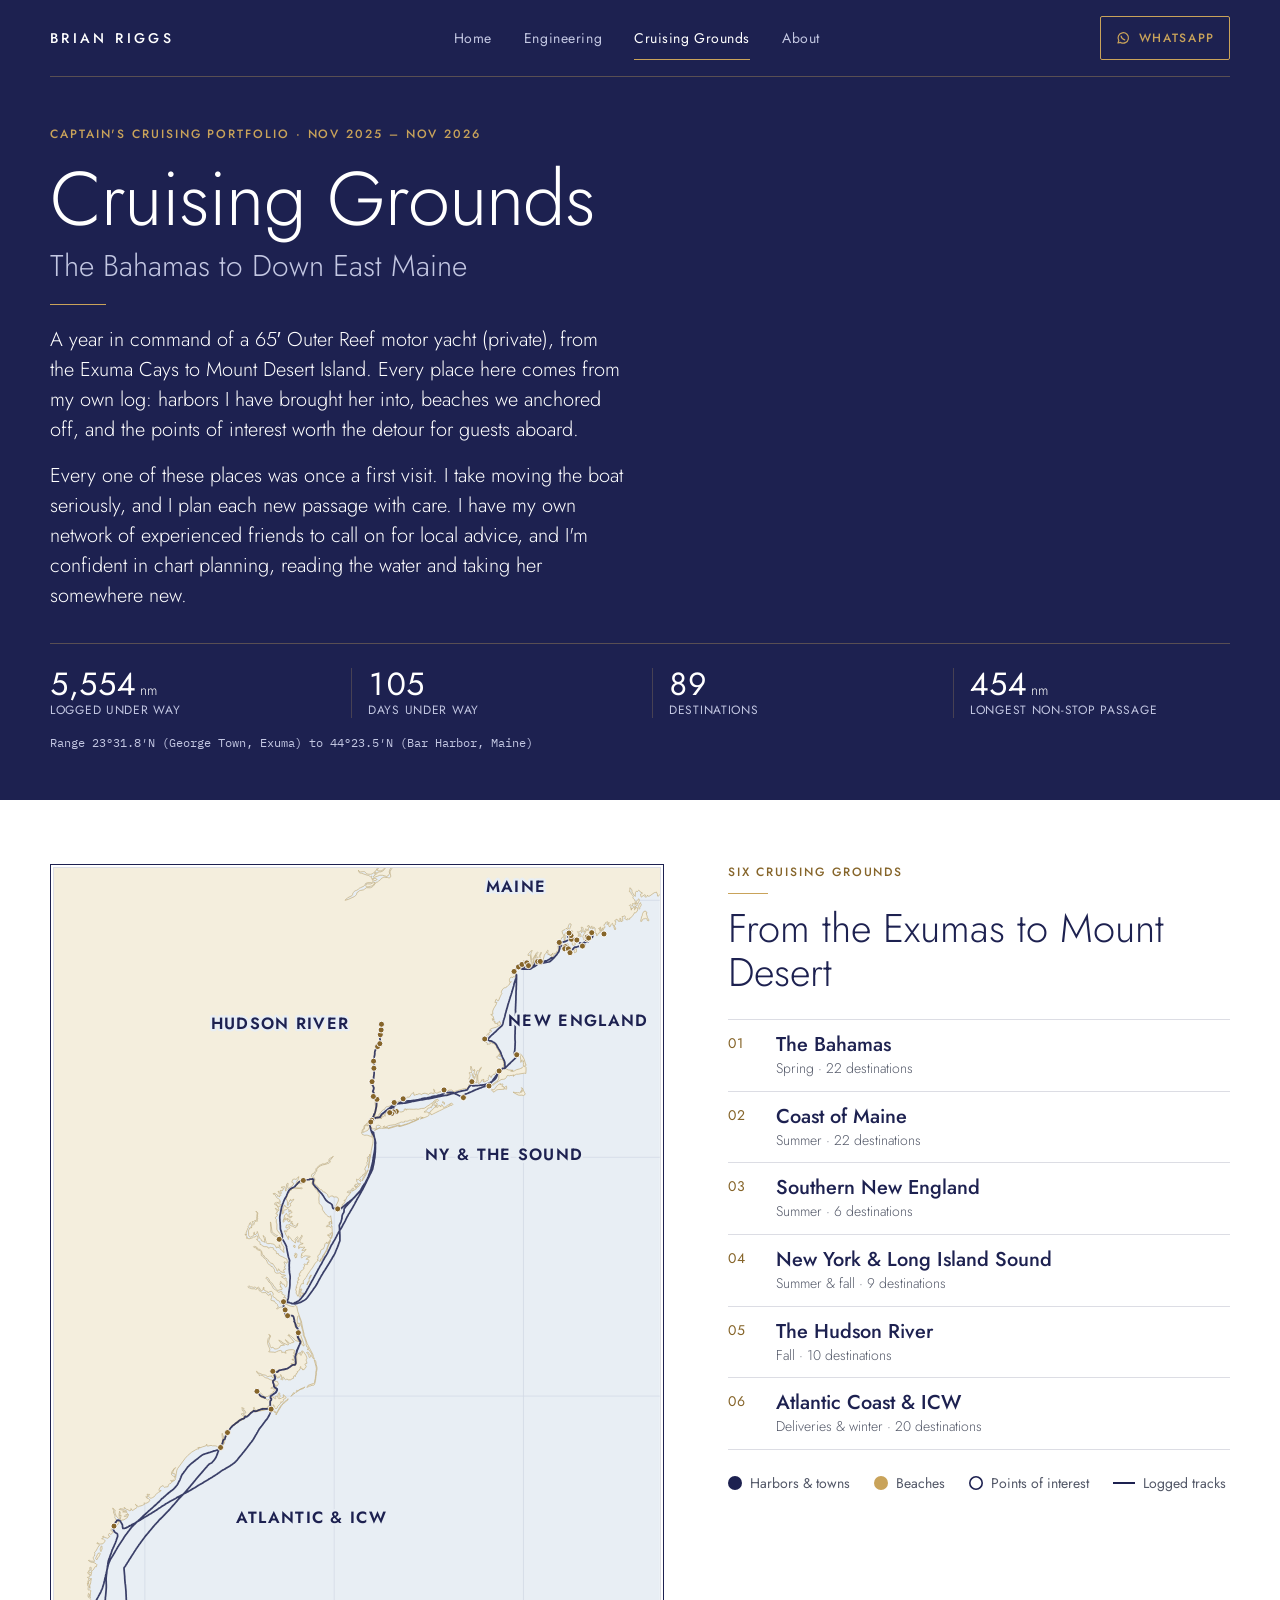
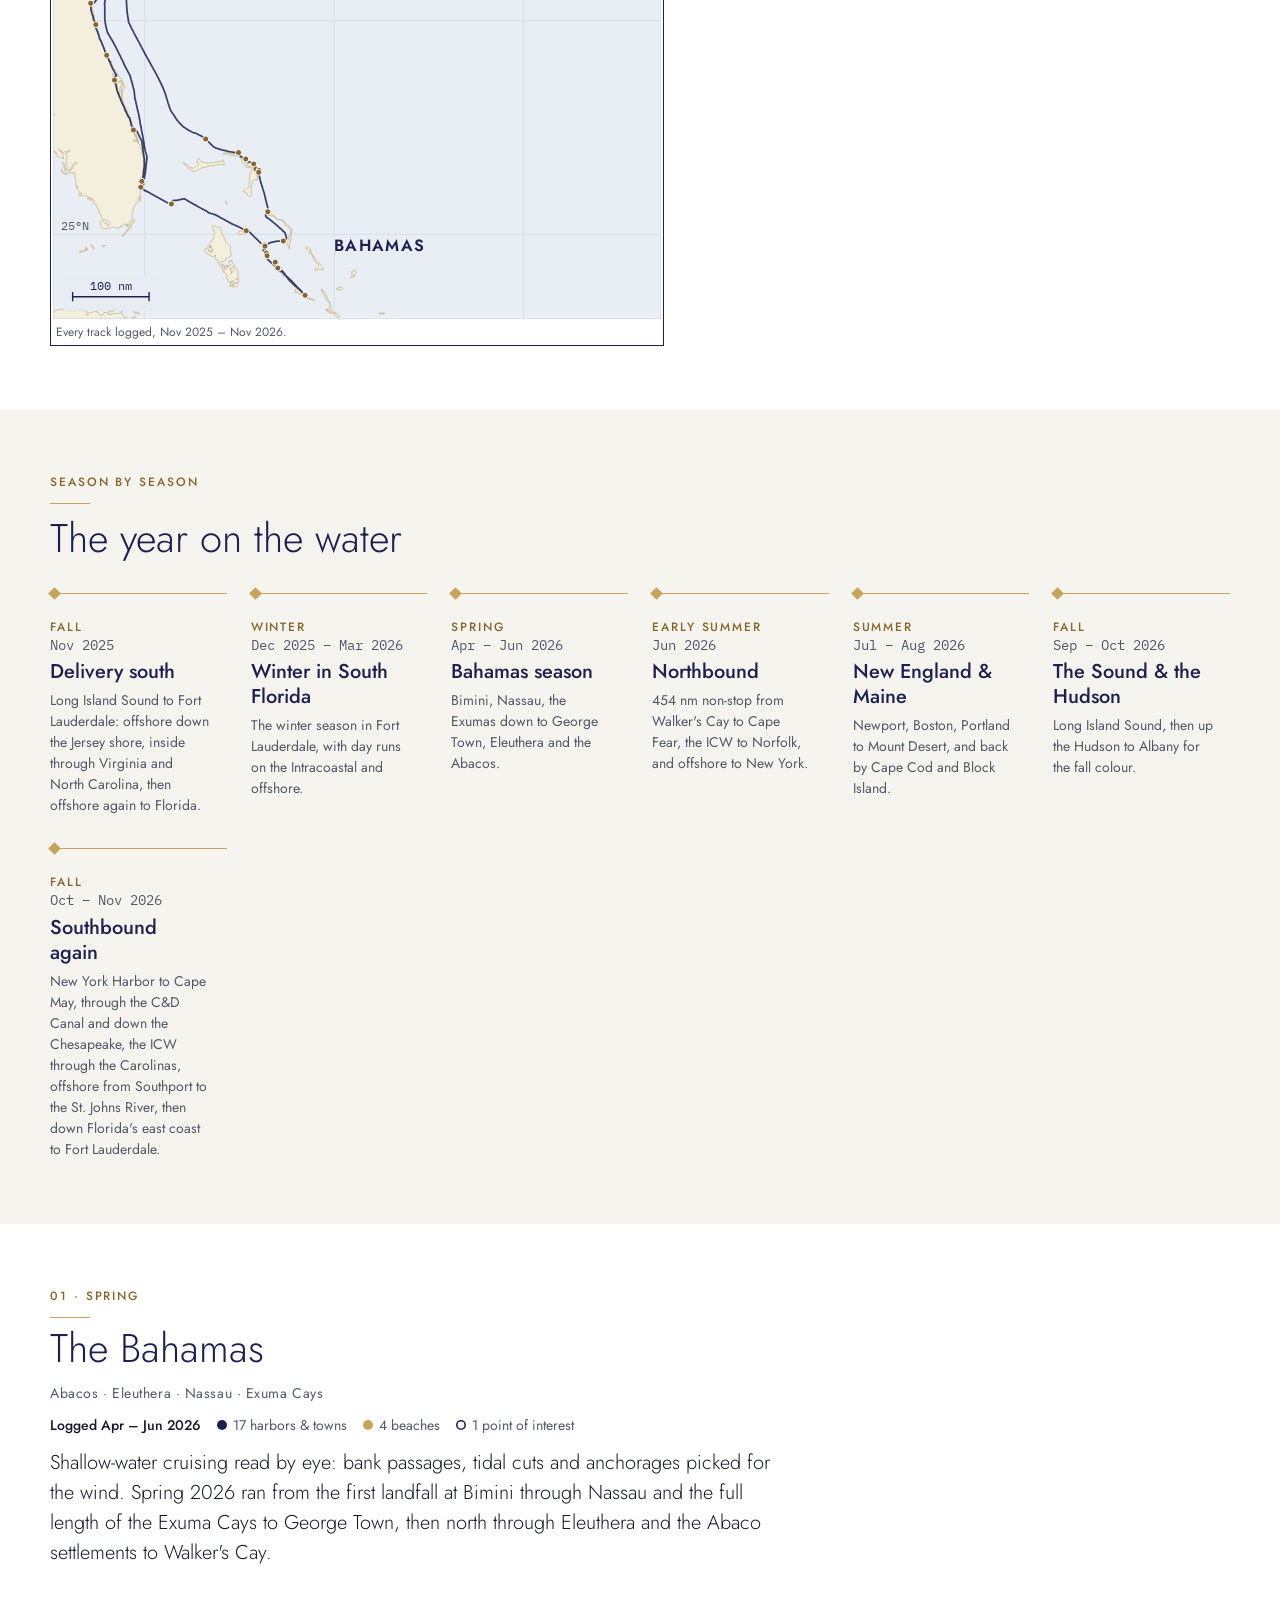
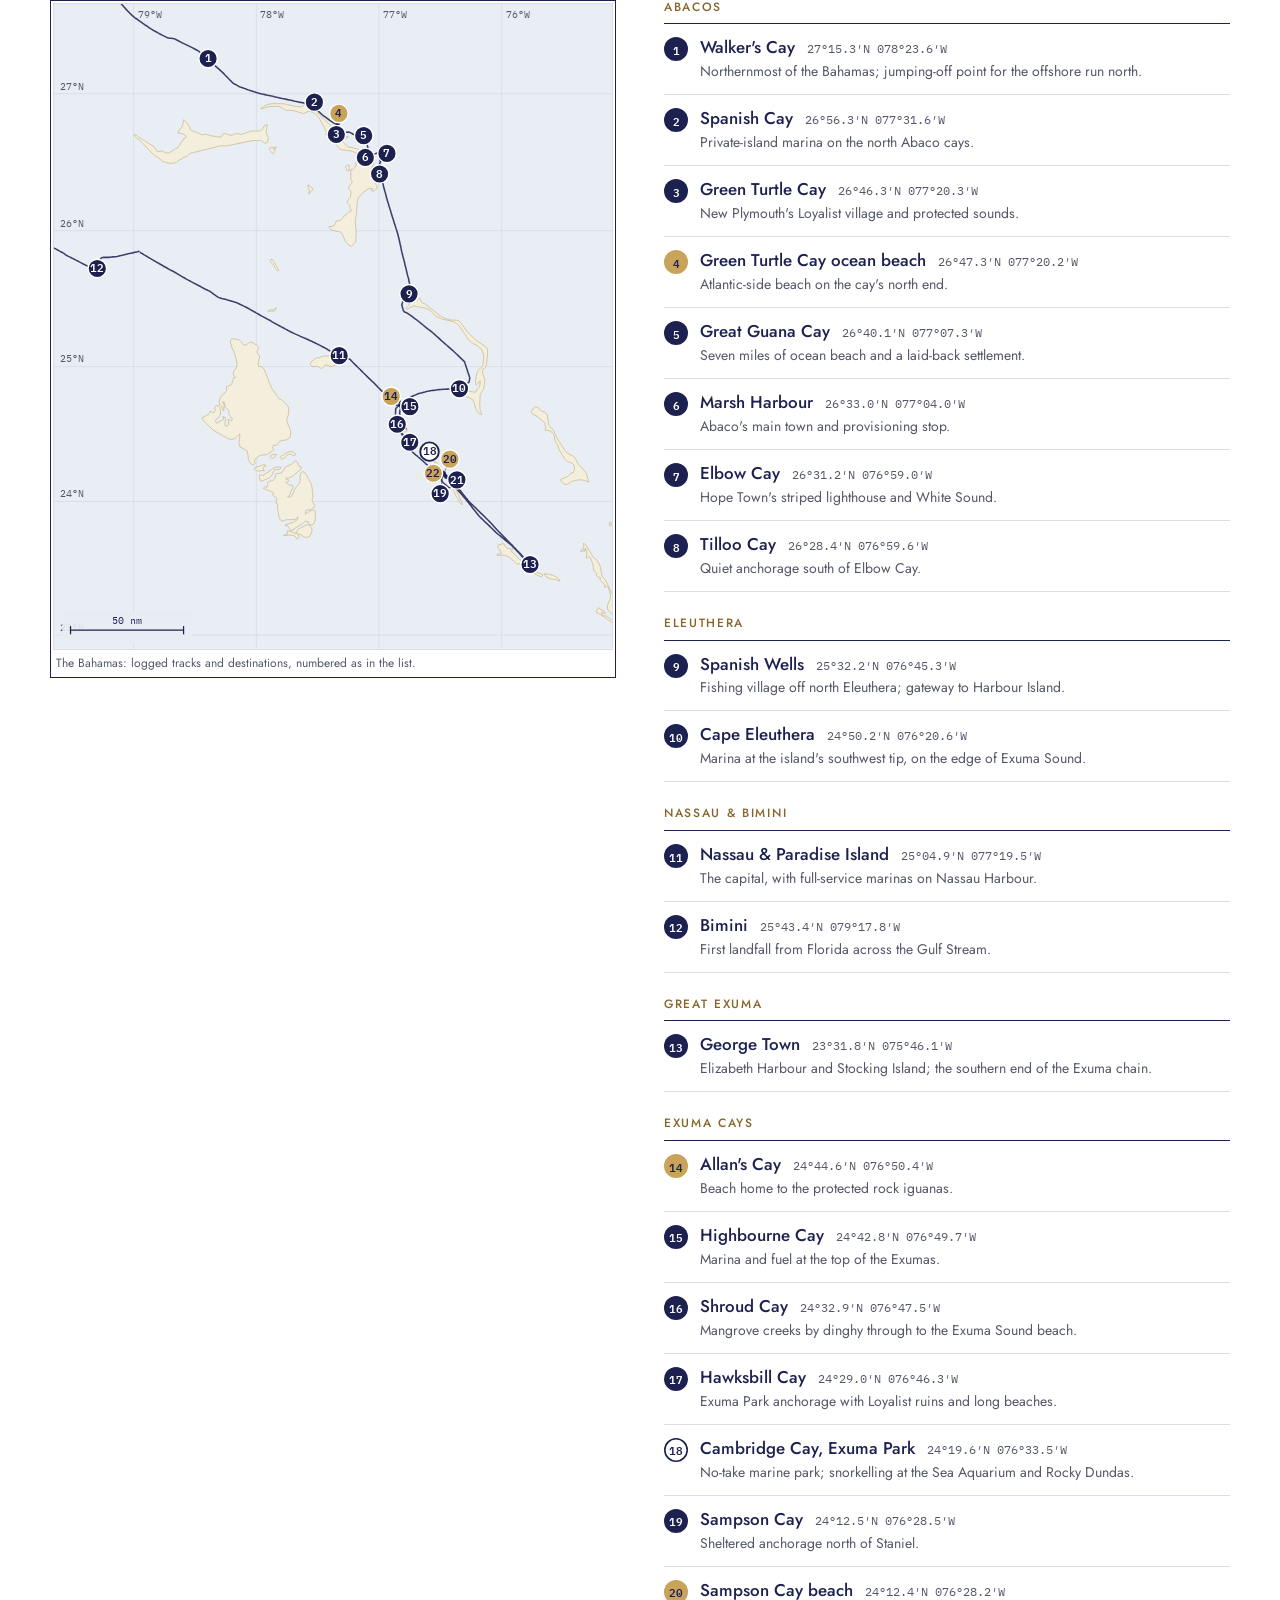
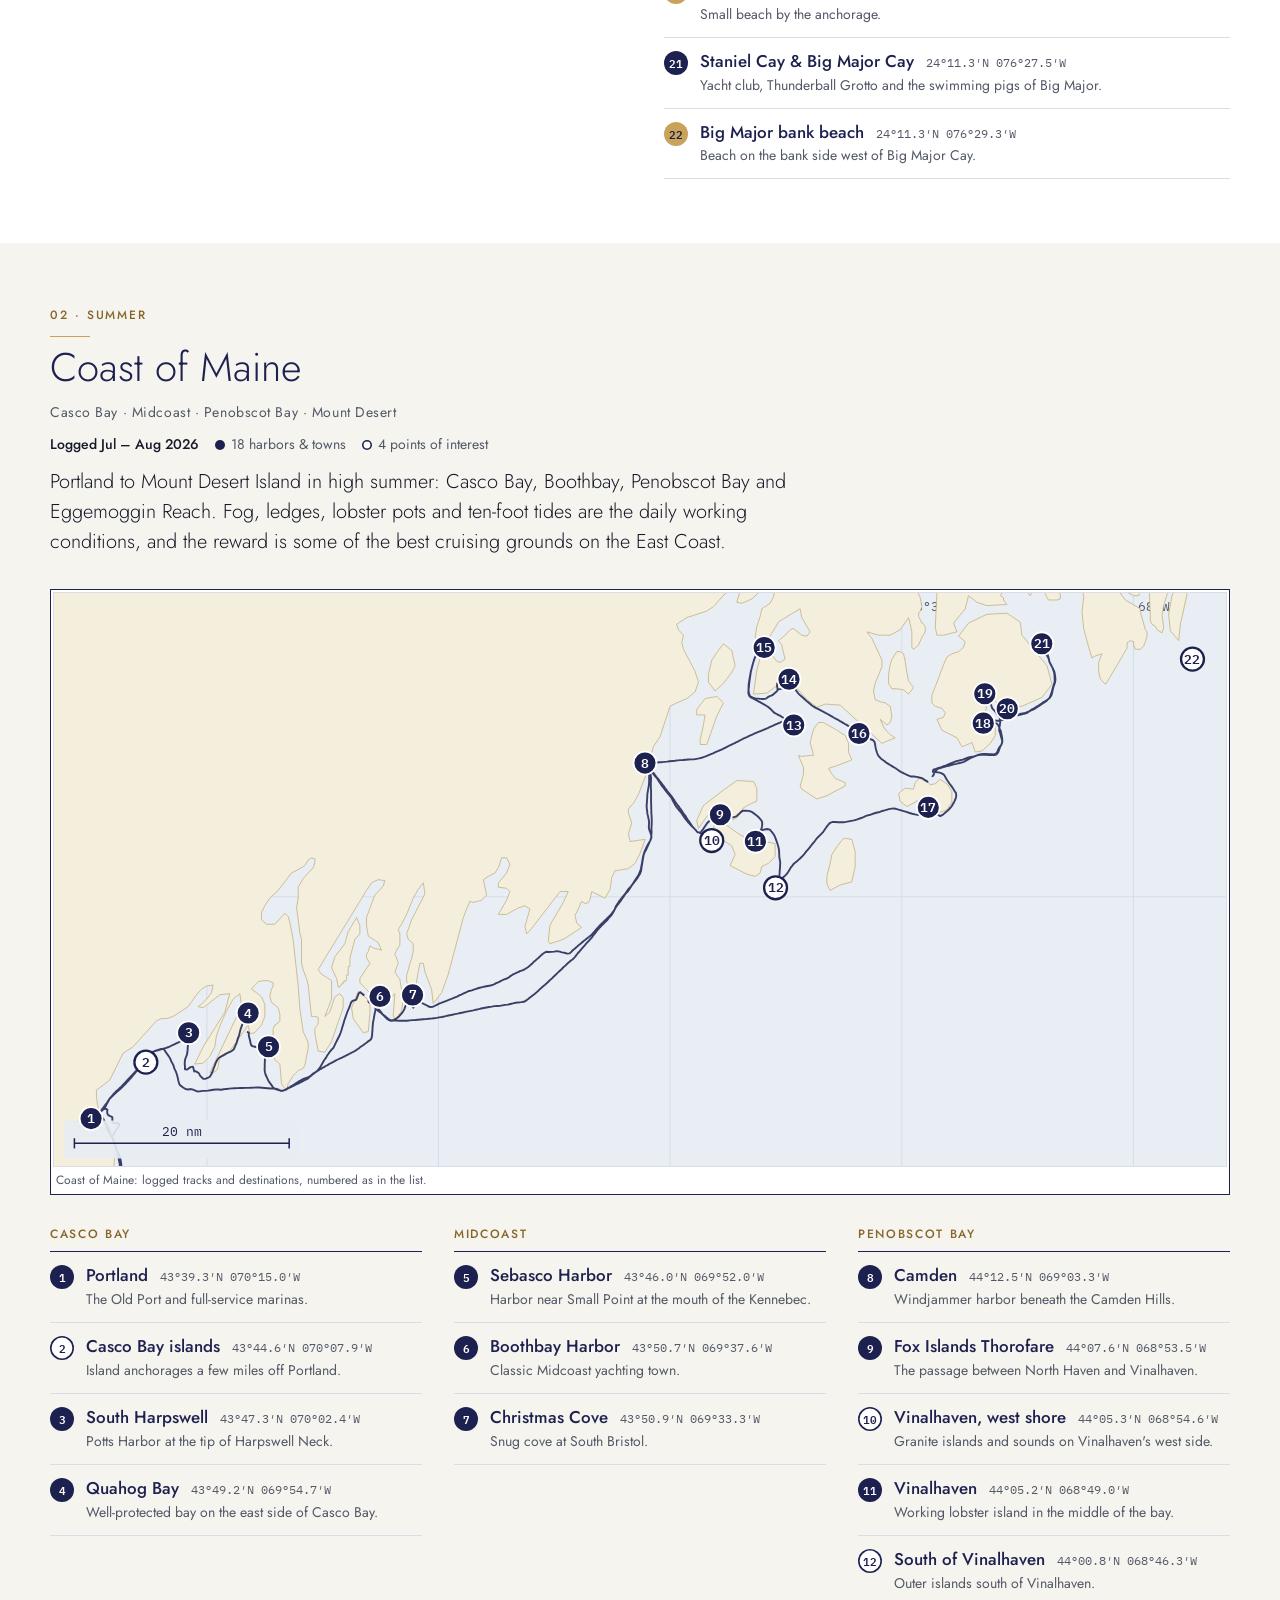
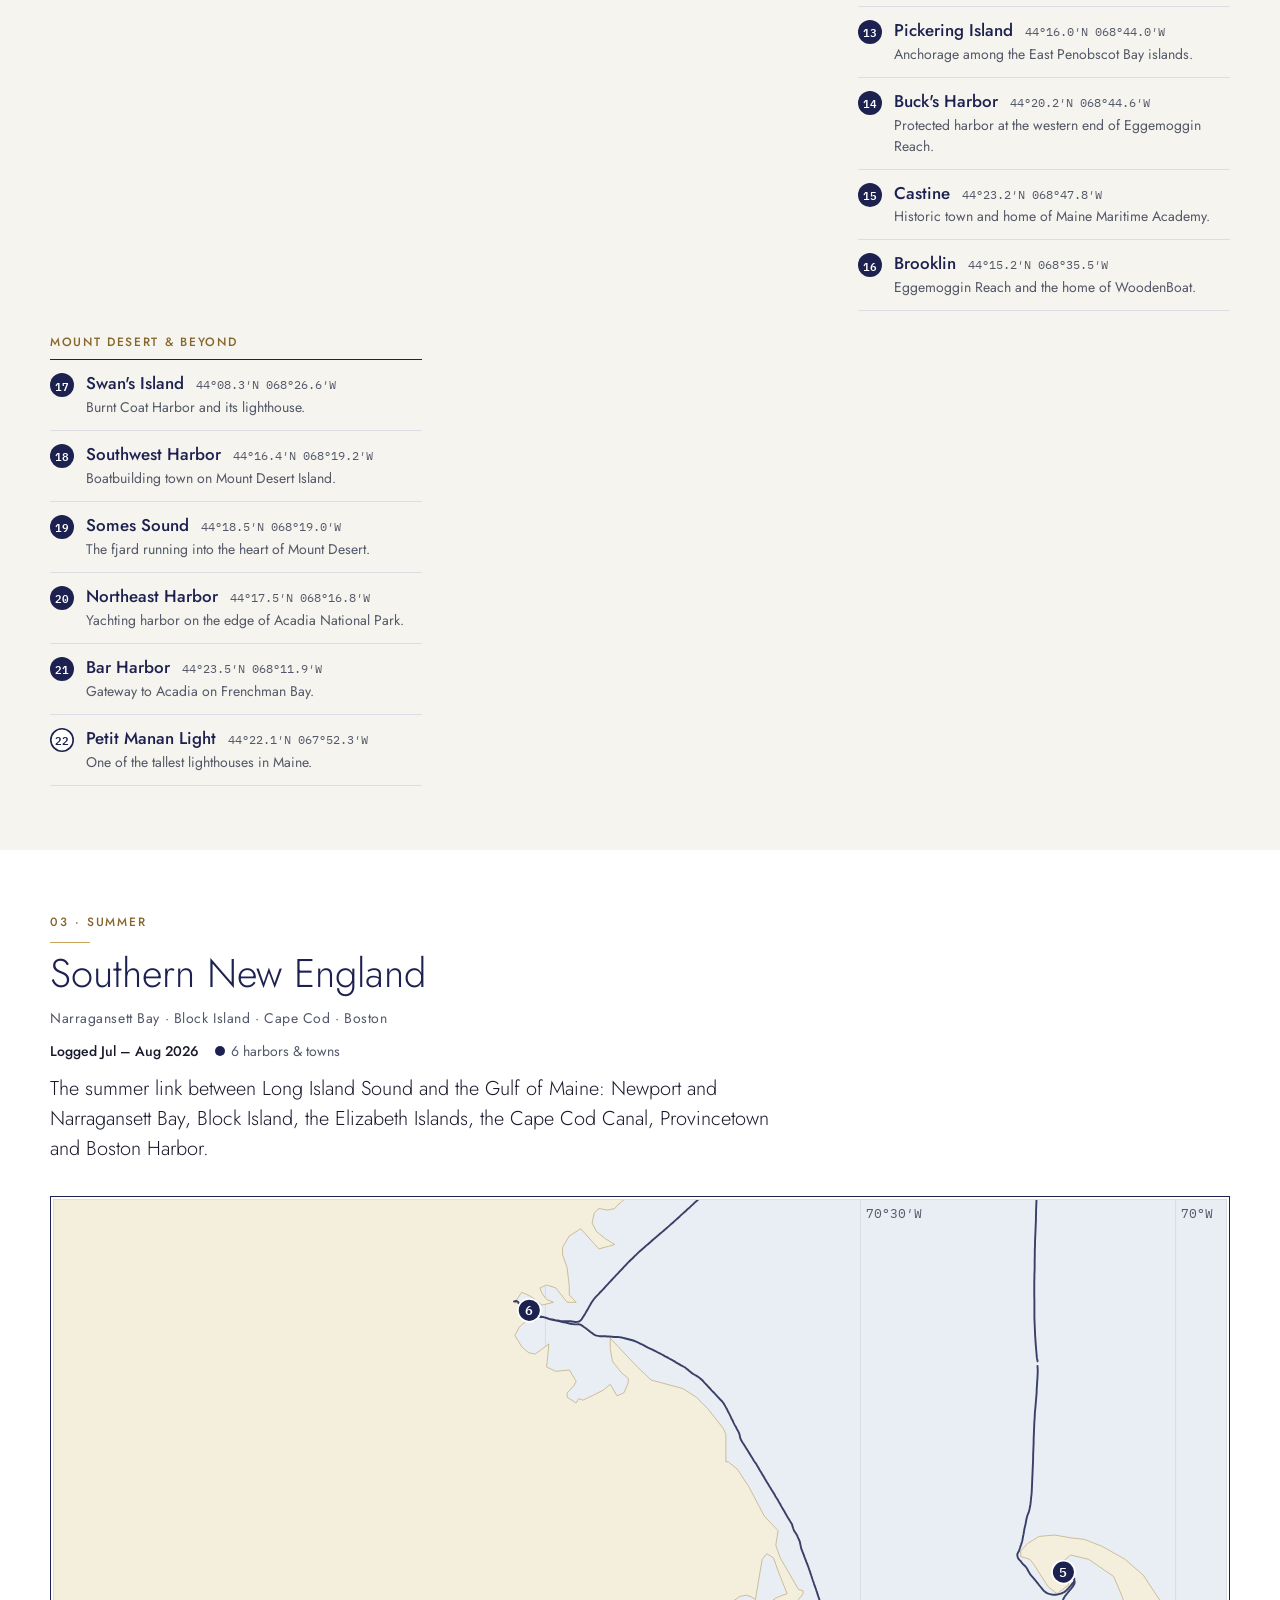
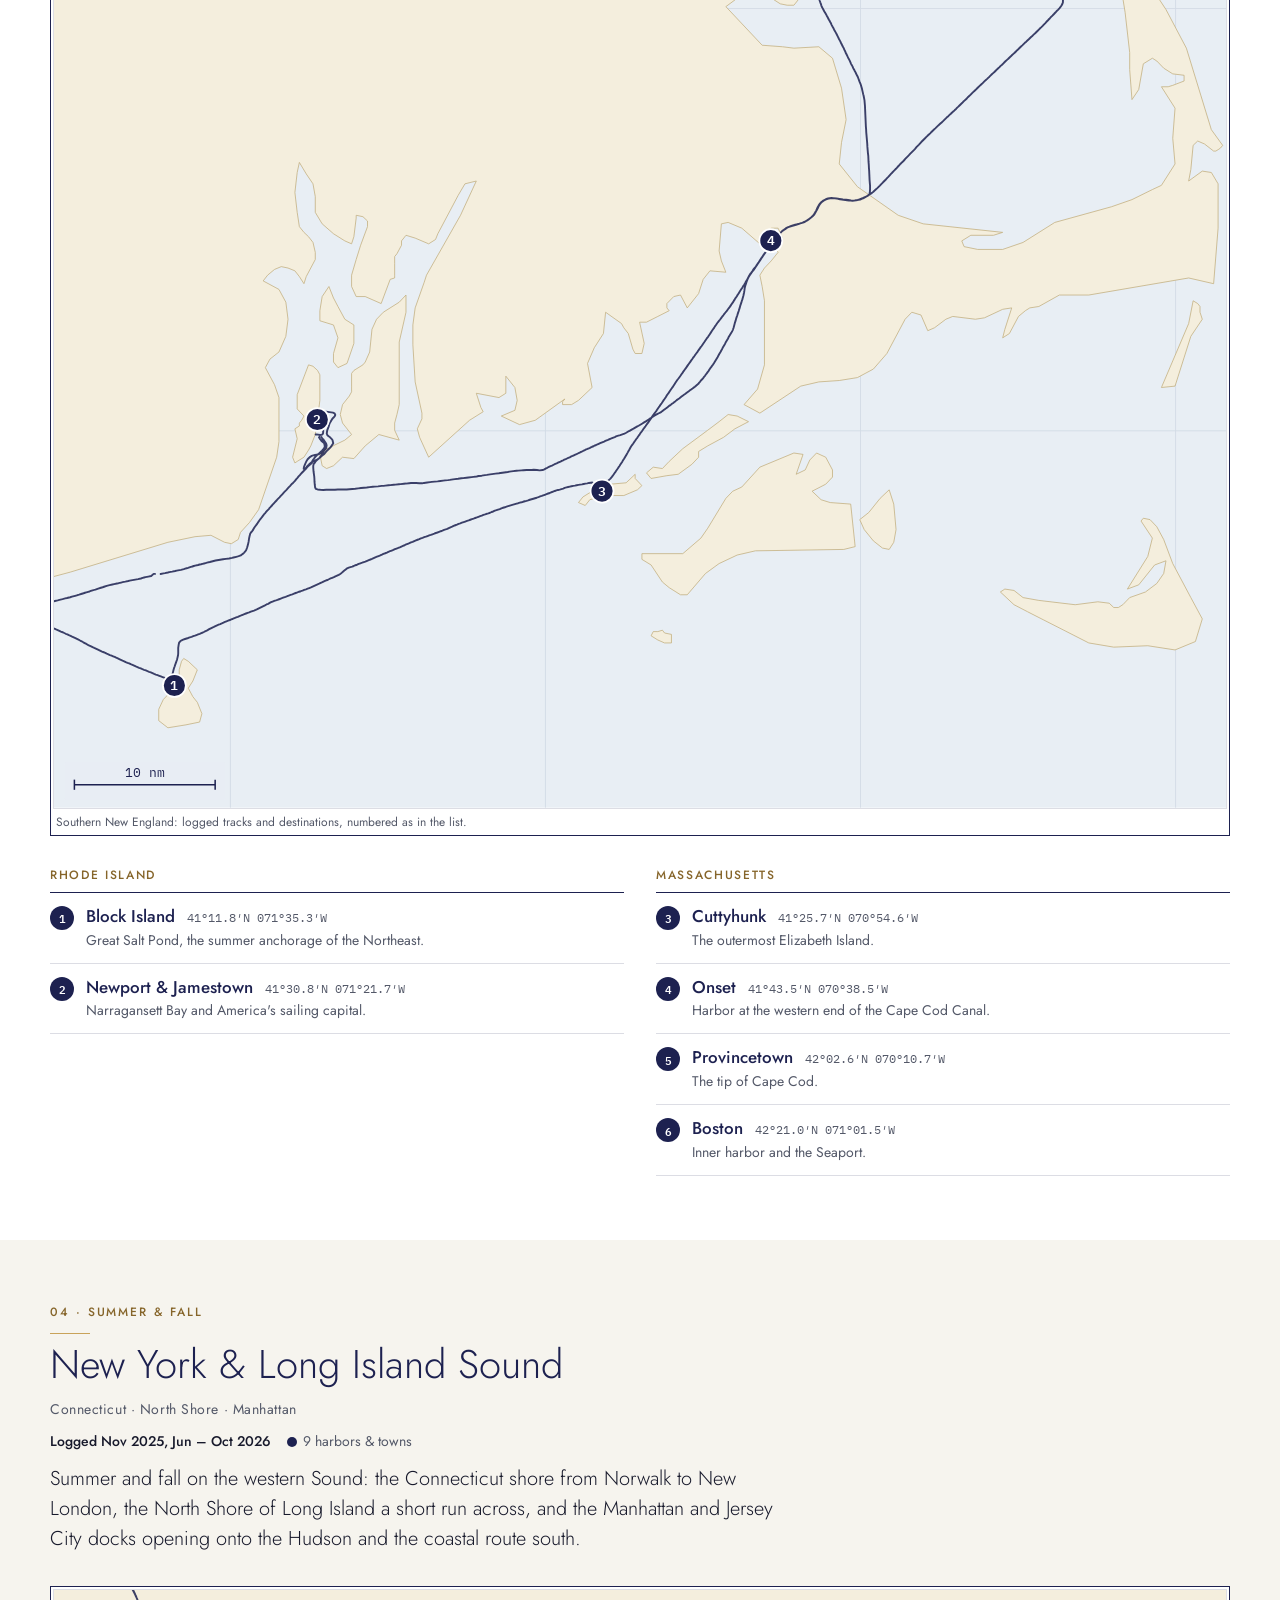
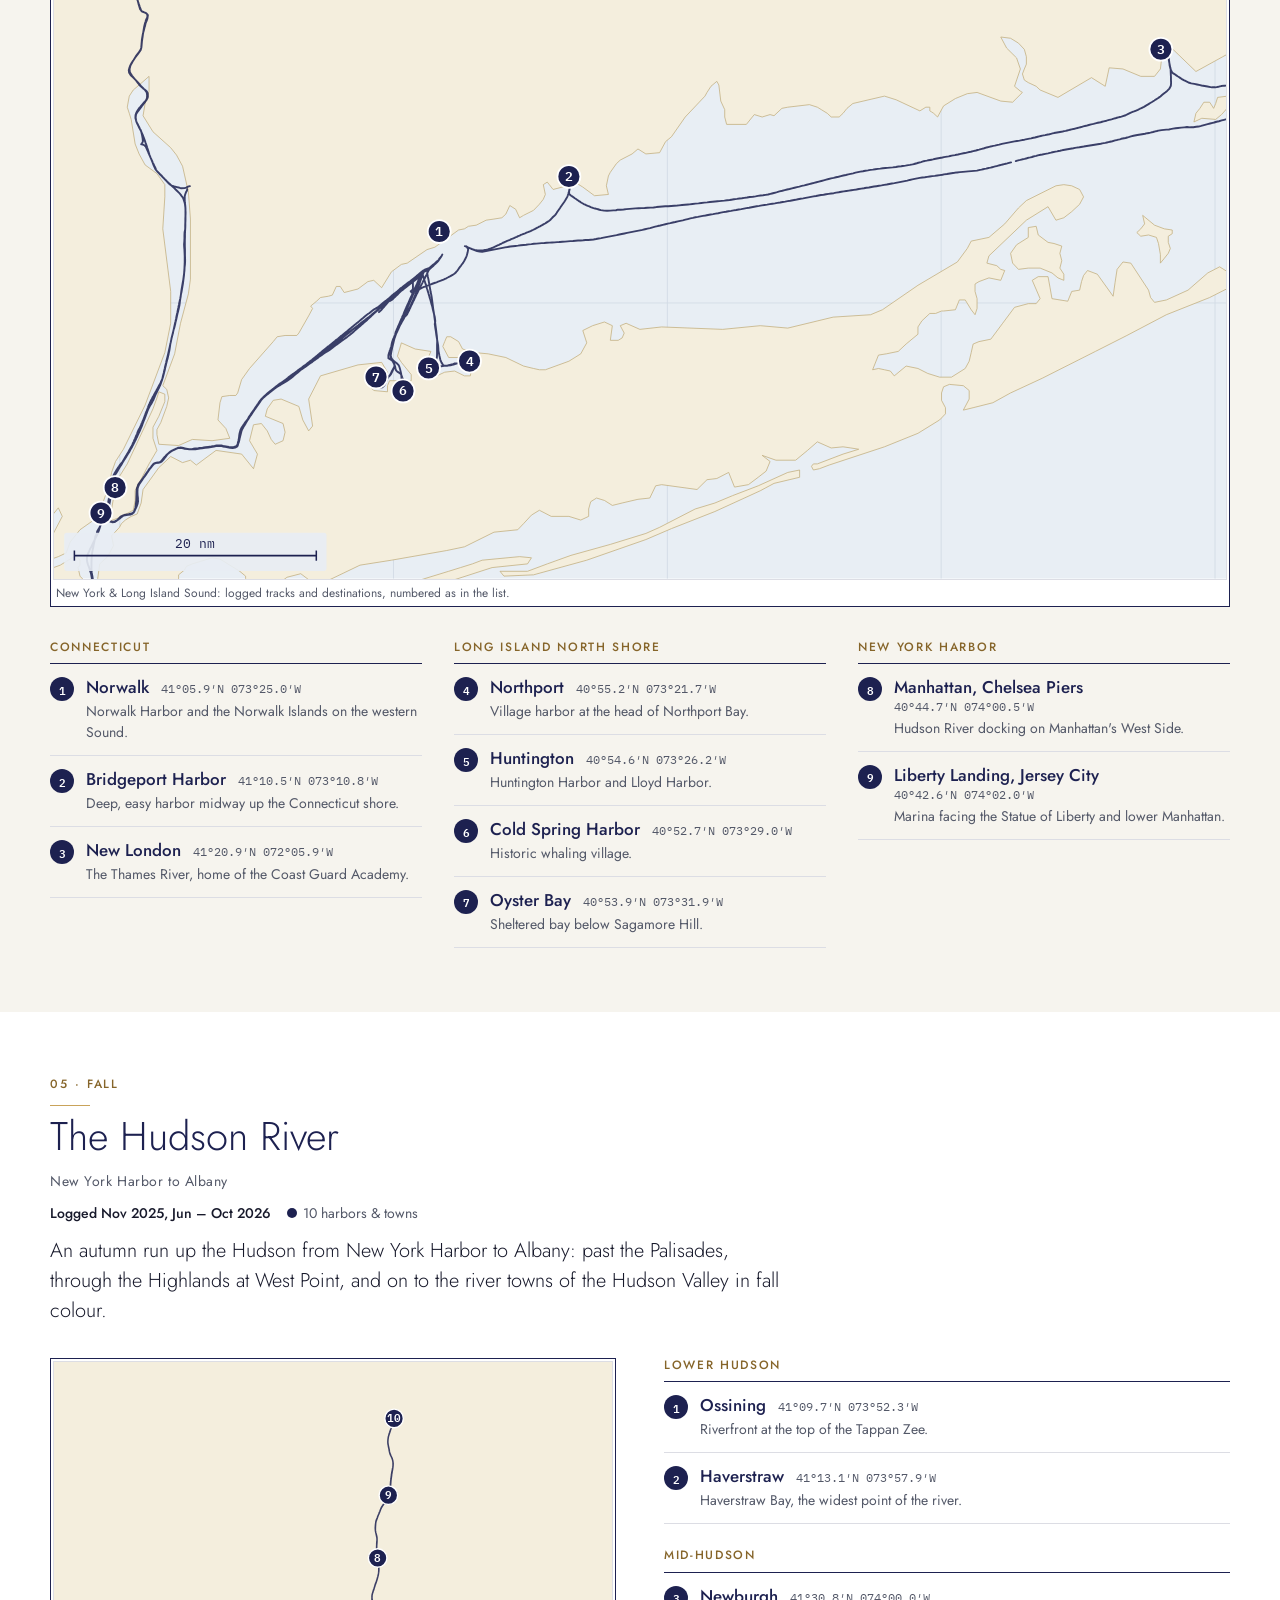
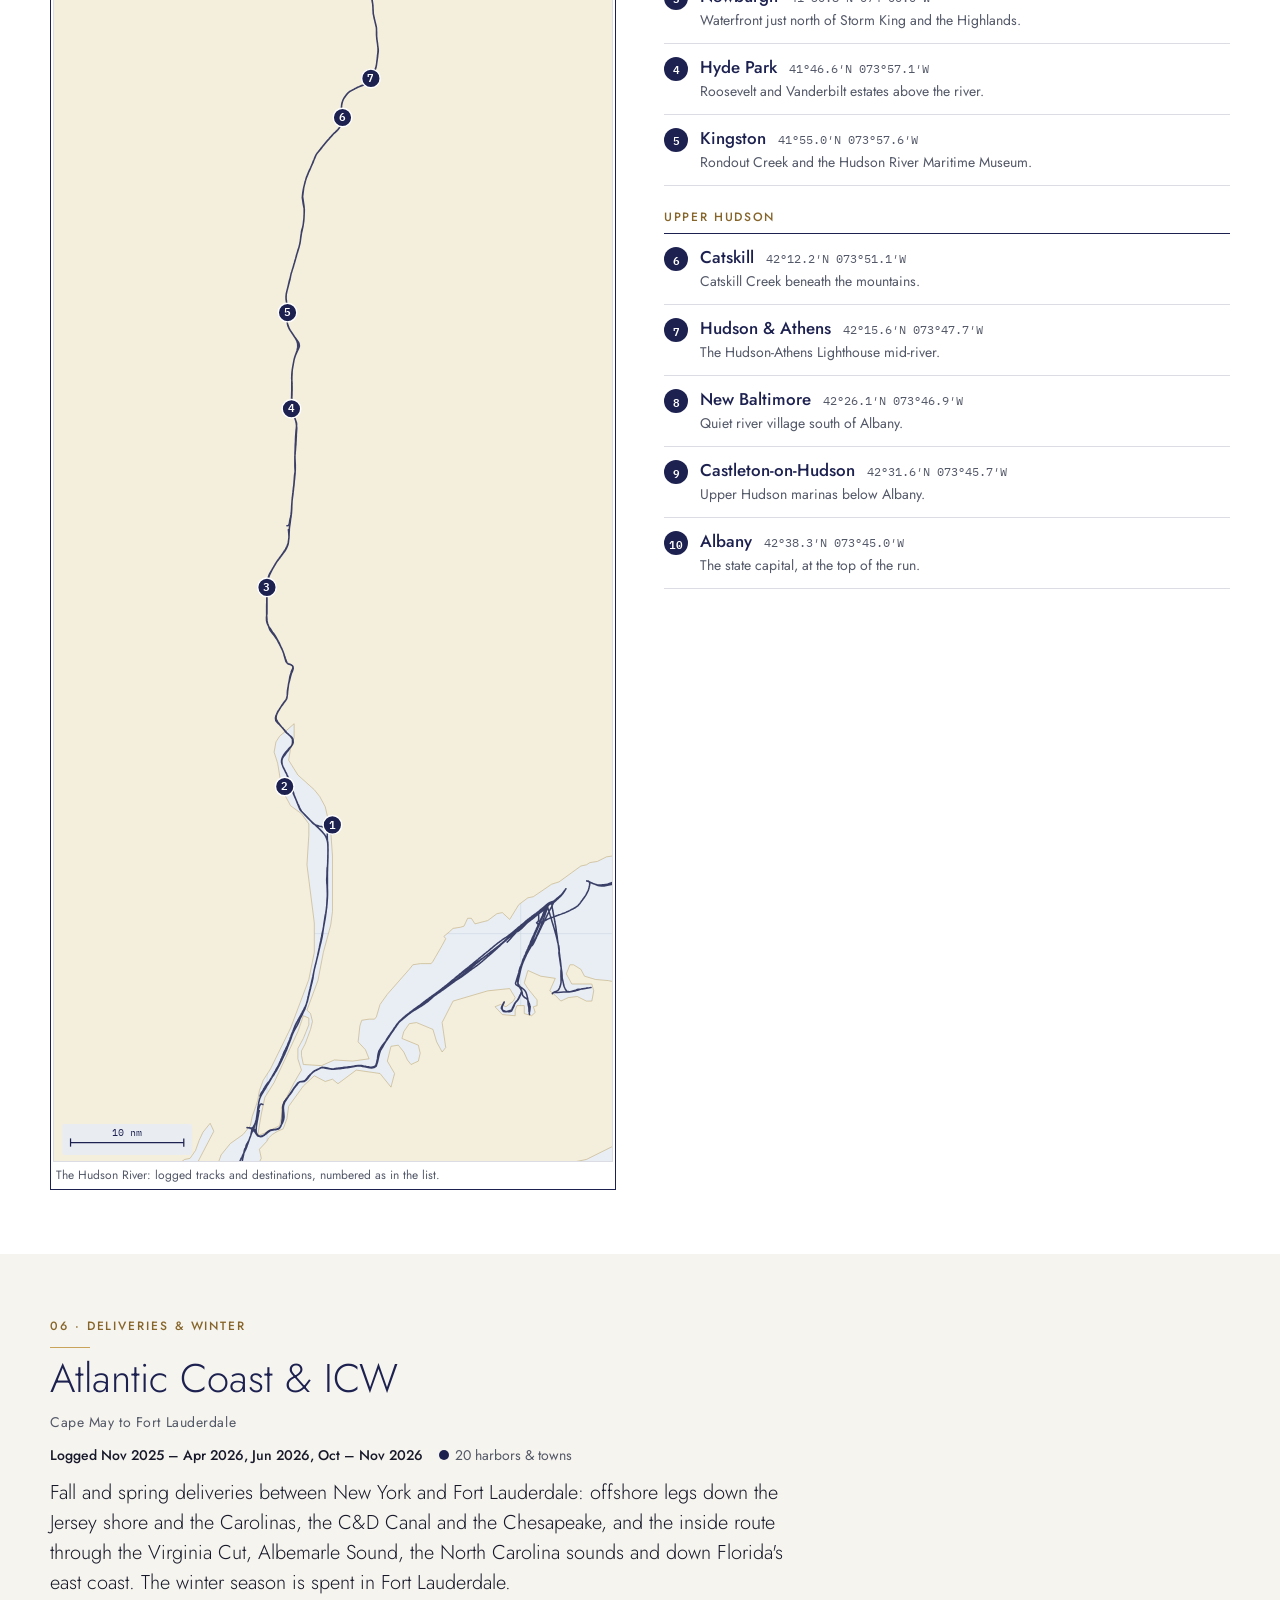
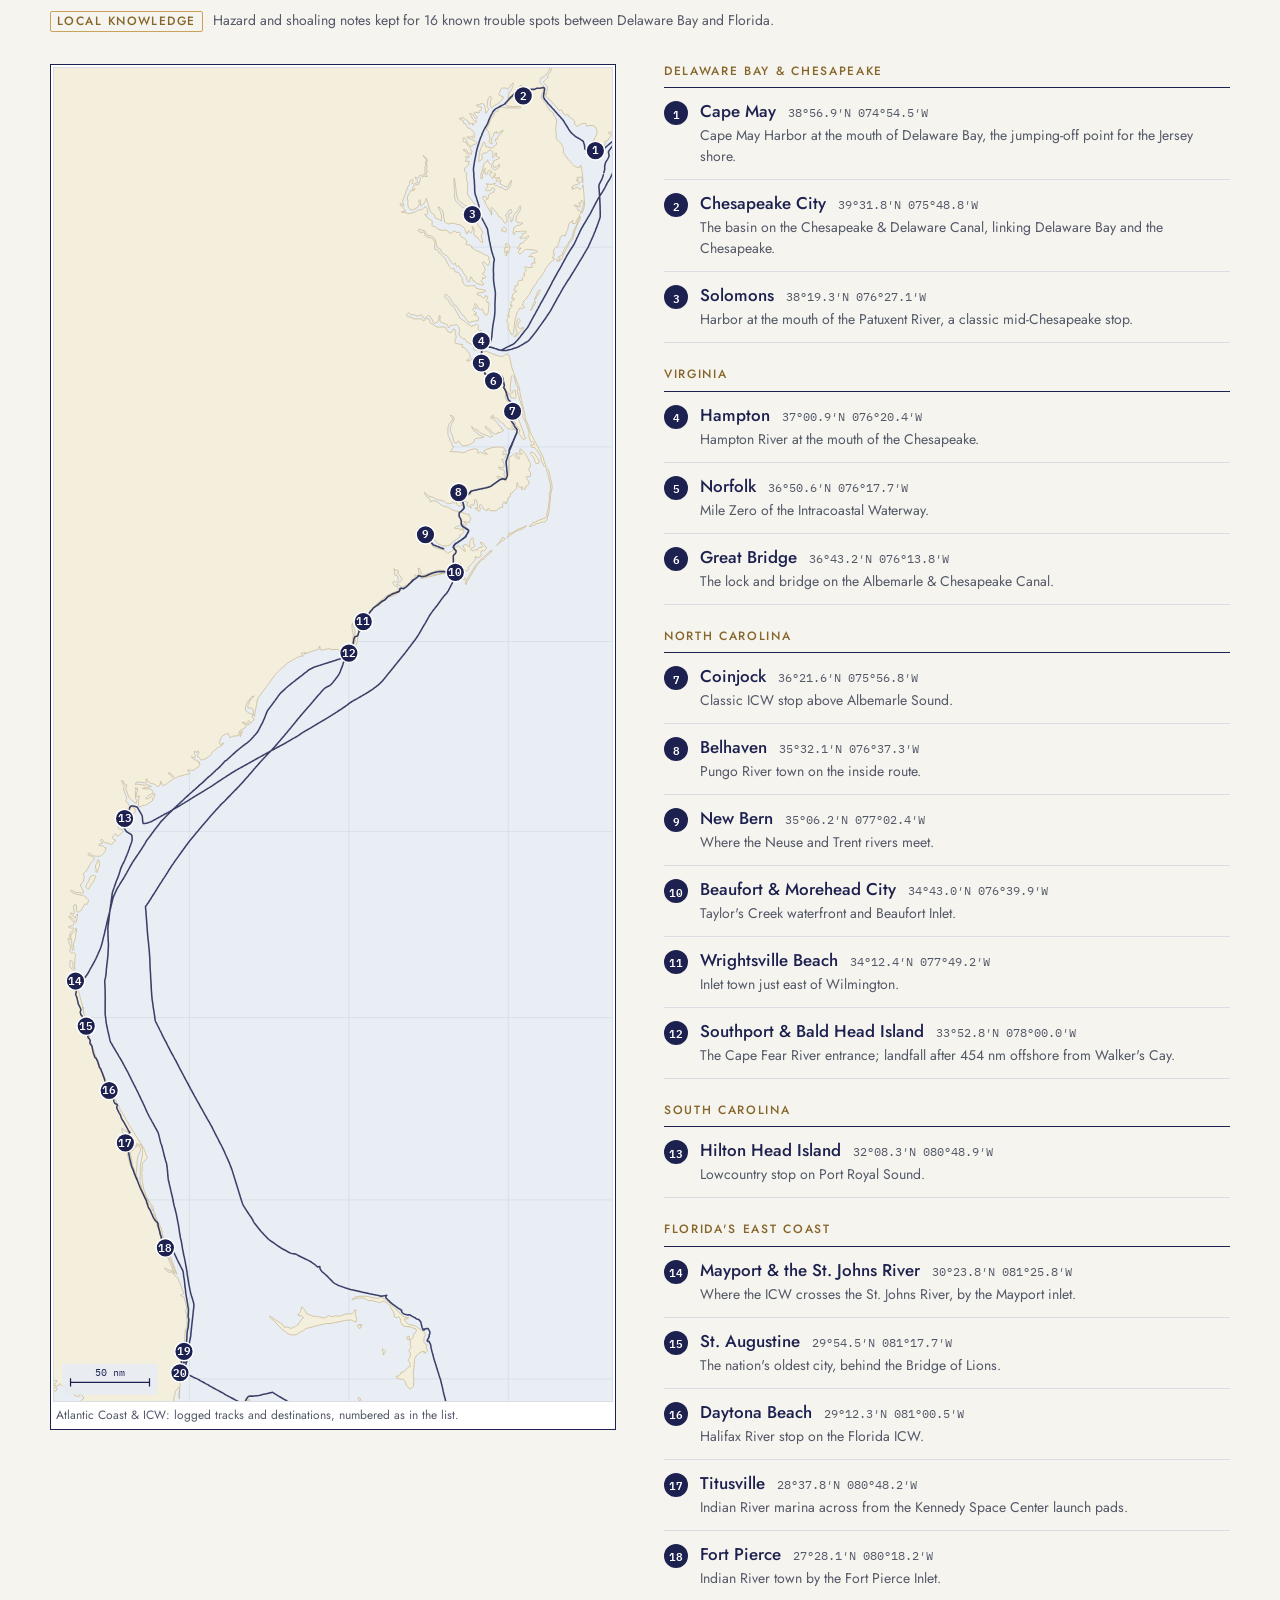
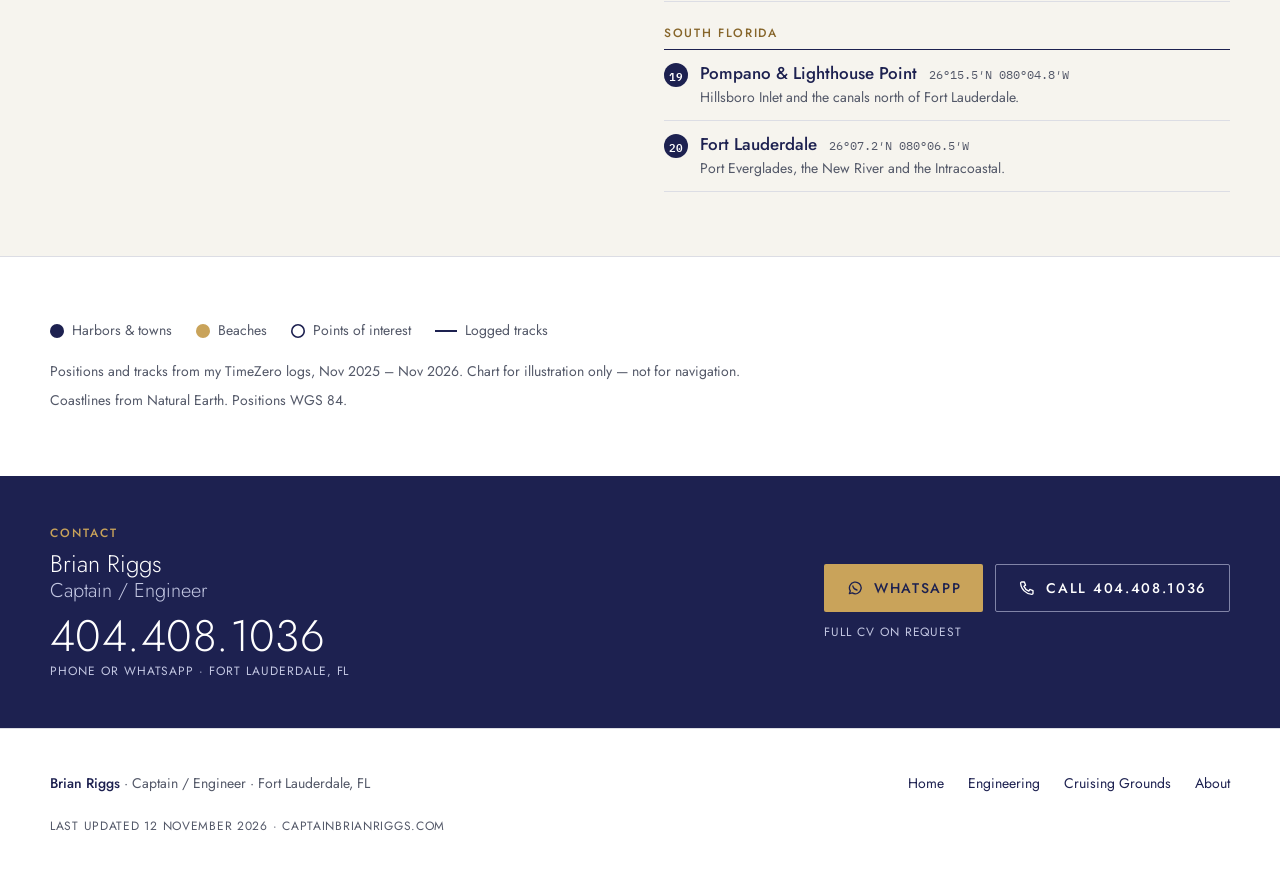
==== commit 4781dc78: "Trip-south destinations: 89 places" ====
--- a/cruising-grounds/index.html
+++ b/cruising-grounds/index.html
@@ -4,7 +4,7 @@
 <meta charset="utf-8">
 <meta name="viewport" content="width=device-width, initial-scale=1">
 <title>Cruising Grounds · Captain Brian Riggs</title>
-<meta name="description" content="5,554 nm and 81 destinations logged in a year, from the Exuma Cays to Down East Maine: harbor charts and local notes for six cruising grounds.">
+<meta name="description" content="5,554 nm and 89 destinations logged in a year, from the Exuma Cays to Down East Maine: harbor charts and local notes for six cruising grounds.">
 <meta name="robots" content="index, follow">
 <meta name="author" content="Brian Riggs">
 <meta name="color-scheme" content="light dark">
@@ -13,7 +13,7 @@
 <meta property="og:type" content="website">
 <meta property="og:site_name" content="Brian Riggs">
 <meta property="og:title" content="Cruising Grounds · Captain Brian Riggs">
-<meta property="og:description" content="5,554 nm and 81 destinations logged in a year, from the Exuma Cays to Down East Maine: harbor charts and local notes for six cruising grounds.">
+<meta property="og:description" content="5,554 nm and 89 destinations logged in a year, from the Exuma Cays to Down East Maine: harbor charts and local notes for six cruising grounds.">
 <meta property="og:url" content="https://captainbrianriggs.com/cruising-grounds/">
 <meta property="og:image" content="https://captainbrianriggs.com/assets/img/og.png">
 <meta property="og:image:width" content="1200">
@@ -22,7 +22,7 @@
 <meta property="og:locale" content="en_US">
 <meta name="twitter:card" content="summary_large_image">
 <meta name="twitter:title" content="Cruising Grounds · Captain Brian Riggs">
-<meta name="twitter:description" content="5,554 nm and 81 destinations logged in a year, from the Exuma Cays to Down East Maine: harbor charts and local notes for six cruising grounds.">
+<meta name="twitter:description" content="5,554 nm and 89 destinations logged in a year, from the Exuma Cays to Down East Maine: harbor charts and local notes for six cruising grounds.">
 <meta name="twitter:image" content="https://captainbrianriggs.com/assets/img/og.png">
 <link rel="icon" href="/favicon.ico" sizes="32x32">
 <link rel="icon" href="/assets/img/favicon.svg" type="image/svg+xml">
@@ -51,7 +51,7 @@
     <ul class="cg-figs" aria-label="The year in figures">
       <li><b>5,554<small>nm</small></b><span>logged under way</span></li>
       <li><b>105</b><span>days under way</span></li>
-      <li><b>81</b><span>destinations</span></li>
+      <li><b>89</b><span>destinations</span></li>
       <li><b>454<small>nm</small></b><span>longest non-stop passage</span></li>
     </ul>
     <p class="cg-range">Range 23°31.8′N (George Town, Exuma) to 44°23.5′N (Bar Harbor, Maine)</p>
@@ -60,13 +60,13 @@
 
 <section class="section cg-ov" aria-labelledby="cg-ov-h">
   <div class="cg-wrap cg-ov-grid">
-    <figure class="cg-chart is-ov"><svg viewBox="0 0 520 901" class="map ov" role="img" aria-label="Chart of every track logged from the Bahamas to Maine, Nov 2025 to Nov 2026, with 81 destinations and the six cruising grounds labelled"><rect class="water" width="520" height="901"/><line class="grat" x1="0" x2="520" y1="829.4" y2="829.4"/><text class="gl" x="6" y="825.4">25°N</text><line class="grat" x1="0" x2="520" y1="646.1" y2="646.1"/><text class="gl" x="6" y="642.1">30°N</text><line class="grat" x1="0" x2="520" y1="453.3" y2="453.3"/><text class="gl" x="6" y="449.3">35°N</text><line class="grat" x1="0" x2="520" y1="248.3" y2="248.3"/><text class="gl" x="6" y="244.3">40°N</text><line class="grat" x1="0" x2="520" y1="27.7" y2="27.7"/><text class="gl" x="6" y="23.7">45°N</text><line class="grat" y1="0" y2="901" x1="78" x2="78"/><text class="gl" x="82" y="14">80°W</text><line class="grat" y1="0" y2="901" x1="240.5" x2="240.5"/><text class="gl" x="244.5" y="14">75°W</text><line class="grat" y1="0" y2="901" x1="403" x2="403"/><text class="gl" x="407" y="14">70°W</text><path class="land" d="M-9.8 911.1l0-925.1 306.7 0-.9 1.2-1.4 1-.7.5-.6 1.4-1.5 2.3-2.4 1.7-5.9.8-2.6 1.5-3.5 4-.9 1.5-.4.8-1 .6-.7.6-.7.8-.7.4-1.4.3-2-.1-.7-.2-.7-.2-.8-1.1-.6-.5-.8-.2-3 .3-.9-.4-.8-1.1.2 1 .4.7.4.6.7.2 1 .1 4.9 1.7.8.1.8.3.6.6.7.3.7-.6.2.7-.2.8.5 1 .6 1.2.7.8-1.8 1.2-3 0-1.4.4-.6.5-1 1.6-.4.4-3.1 1.5-.9.4-.9.9-1.3.8-1.3.4-.9.6-.7.9-.6 1-.1.9-.4.7-.7.4-3.4 1.7-2 2 2.6-.7 5.3-2.4 1.1-.8 1-1.3.1-1 .4-.6.7-.3 1.3-1.1.7-.2 2.8-.6.7-.4 1.1-1.1.7-.3 3.2.1 1.4-.6 1.3-1 2.4-3.2 1.1-.2.8-.7 1.7-1.2 1.1-1.4 1-.4.9-.5 2.7.4.7-.2.5.4.7.1.9-.5.4-1-.6-2.6-.1-1.1 1.2-2.5.7-.7.3-.9.2-.9-.2-1.7.3-1.5.6-1.3.6-.8 5-4.8 1.4-2.1 231.2-.1 0 98.1-.5.8-.6-3 .5-.7.2-1-.7.2-.4.7 0-1.2-.7-.3.1-.9-.1-.7.5-1.3 0-1-.2-.6-.1-.7.5-1.3-.3-.8-.9-2.8-.8-.1 0-.9.4-1.7.2-1 1-1.6.6-1.4.9-5 .4-1.1 0-4.5-2.8 3.2-.1-1 .3-.8 2.6-2.9 0-36.9-1.1-.4 1.1-1 0-1-.6-.3-1.4.4-.7.4-.4.4.6 1.3.4.5.8.6 1.2.2.1 1.5-.5.4-.8.9-1.5 1.8-.5.9-.3-.5-.6-1.2-.6-.4-1-.2-1 .2-.6.7.8.1 1.1-.1.7.2-.4 1.1-.7.5-2 .3-.3.6-.1.7-1.2.2-.7.9-.5.4-.8.3-.3-1 .1-.7-1-1.9-.9.5-.8.1-3.8 2.7-1 .4-.8-.3-.3-.6-.2.9-.5.4-.7.3-.9-.3.4-.7.1-.8-.6-.4-.5.8-.8.1-1.1 1-.5.3-.6-1.8-.1-.7.8-.4.8-.3-.2-.7-1-.2-.6-.3-.3-.6-.4-.6-.5-.4-.9.8-.3.5-1-.3-.7 1.1-.1 1.2-.1 1 .2 1-.8-.4-.6-.7-1.2-2.1-.4-1 0-1.4-.5-.4-.5-.8-.8-.5 0 1.4.3.6-.7.5 0 .9.8 0 .4.7.4 1.1.5.4.8 1.1.5.9-.4.7.3.7.4.5.6.5.6 1.5.3.5-.3.5-.1.7-.3.7-.7.3-.7-1-.7 1 .5.4-.2 1-1-.1-1.1-1-.6.6.4.6.6.6.7 2.9.3-1.9.9.4.6-.7-.2-.7.4-.4.5.7.2 1.3 0 1 .7-.6.1-.9-.5-2 .8.6.7 1.3.7.2.3 1.5-1.3 2.1-.7.3-1 0-.2 1-.7.7-.4.7-1.7 2-1 .3 0 .9-.9 0-.8-.5-.6.4.3.8-1.1-.5-.5-.4-.6-.3.5-1.2-.1-.9-.6-.3-1 .4-.3.6-.7-.6.1.8.5.5-.3 1.5.6.5-1 .7-.4.7-.5-.8-.1-1.2-.2-.9-.7-.2.1.7 0 1.4.5.4-.6.2-1.2 0-.2-.9-.6-.4-.3.4-.4-1-1.8 1.4.9.3 0 1.4-.3.8.1.7-.5.6-.7.3-1-.2 0-1.1-.3-.6-.6.3-.5.6-1 2.1-.9-.3-.3-1.3.3-2.3-1.5 2.1-.3-.5.3-.8.3-.7-.2-.7-.5.5-1 .3-.4 1.4-.9.3-.1.7.7 1 0 1.2-.8 0-.2.7-.5 2.1-.1 1.1-.6-.7-.1-1.1.2-1.3.5-1-.8.9-.3.8-.1.6.1.9-.8-.2-.2-3.7-.6.7-.1 1-1-.3 1.1 1.2.3 1.4 0 .9-.3.5-.5-.5-.4.4-1.2 2-.4.6-.4-.9.2-1.3-.7.3-.2-.7-.4-1.3-.1-1.2.1-1.1-.1-.7-.9-.3-.4-.7-.3.5.1 1.1-.8.4-.3-1.8-.1-1-.8.8 0 1.4-1.2-1-.1-1.2-1.2-.4-.6.9 1.1.4.3.6-.5 1 .3.4-1.3.3-.7-.3-.6-.4-.2.9-.8 1 .2.6-.9.2-.6-.5.1-2.5-.2-.7-.6-.3-.9 0 .5 1.4 0 .9.2.9.2.6-.5.9-.4-.9-.3-1-.6.8-.7.4-.8 0-.8-.2.4.5.4 1 .3 1-.5 1.1 0 1.2.7.2.5.9-.4.6-.5-.4.5.9.6.4-.9.4-3-2.7-1 0-.6.2-.7-.5-.9-1.1-.7-.2-1.2.8-1 .1.3-1.7.2-.9.8-.2.4.5.5-.6-.4-.9.5-.4.6-.4.5.4.6-.2-.6-1-1.2.1-1 1.2-.3.5-.7-.4.1-.8.2-.7.4-.7.4-.4.3-1 1-2.6-.1-.8-1.2-.3-.8 1.2-.7 2.5.7.4-.6.5-.7.3-.1-.8-1 .1-.9.9-1.8.8-.7.5.4.7 0 1 .9 1.6.2.7-.2.7-.6.5-.7.3-1.2 2.4-.5.7-.6 2.1-.4 1.2-.4.6-.3.7.2.7-.2.8 1.1.4-.3.9-.4.7-.4.4-1 .2-.3 1.3-.4.6-.9-.5-.2.8-.7.4-.2 1-.8 1.1-1 .4 0-1.3.9-1.6.4-.8-2.6 2.6-.1-1.4-.9 0-.8.4 0-1 .3-.6-.9-.3.6-1 .3-.6-.6-.4-.3.6-.7.6-.1 1.3-.9.6-.5.4-.2.6-1.1 4-.4 1.3-.6.8-.1-1-.3-.6-.2-.6-.4-.7-.2 1.3 0 1.6-.5-.7-.2-.9.1-.8.3-.8.1-.7-.4-.6.3-1.4.9-1.8-.1-.8-.4.5-.3.6-.5 1.1-.3.7-.2.7-.2 1.1.1.9-.2.7.3.5.2.7.1.7-.1.8-.5.7 0-1.9-.5.4-1-.2-.5-.5-.5-.5.7-1.4-.2-.6.2-.6.6.3-.3-.7-.5-1 .6-2.2.6-.6-.4-.4-.8.7-3 5-.4.6.6.5.3.9-.4 1.9.7-1.4.6.8-.9 2.3-.4.8-.7-1.3.2-.7-.3-.5-.4-2.2-.3-1.1-.2-1.1 0-1-.2-1.4-.1-.8.1-.7.4-1.4.7-.8-.2-.6-.4.5-1 .5-.9 1.2-.6.6-.3.5-.3 1 1 .3.7-.8.3.7.3 1.2.3 3.2.1 1.6.3 1.6.3.8-.2 1.6-.5.4-.7.9-.6-1.4-.4-.7 0-1.7.3-.5 0-1-.5-.4 0-.9-.2-.6-.9.3.4.8.3 1.4-.3.6-.4.5-.5-.5-1.3 1.8-.7.4-.1.8-.6.3 2.2-4.6-.1-.9-.5.4-.4.8-.5 1.1-.2.6-.1.8-.4.7-.5.4 0-1.1 1.6-2.4.3-1.3-1.9 1 .3-.6.3-.5-.3-.5-.7.7-.6.8-1.1.7-.8.1-2 2-.7.5-.9 1.9-1 .6.2 1.3-.3.8-1.4.1 1 .5.8-.1.7.3.3 1.2-.1 1.9-.6.3-.8.5-.8-.4-.7 1.1-.6-.7-1 .4-.5.6-.4 1-.1.8.1.8.3 1.1.6-.5.7-.2-.5.5-1.1 1.2-.2.9-.6.4-.9.7-.5.6-.6.5-.8.4-.9.1-.7.4-1.1 1.4-.6 1.1-.1 1.2.5.9-.5.6-.5.9-.4 1-.6 1.2-.9 2.3-1 .1-.3-.7-.5-.6-.6.3-.3 1.2-.4 1.3.7-.2 1 .2-.3.6-.2.6-.4.9-1.7 2.7-.7 1.6-.3.9-.1.8.3 1.8-1.9.4.7.6.7.4.7.5.8 3.4-1.2-1.2-.4-.3.2 1.4.6.7 1.9.9-.7.3.2.8 1.8.1.7 1 0-1.6.7-.7.9-.5 0 1 .7.2.2.9-.3.6-.4.6-.6.6-.8 0-.9.5-.5.6-3.3.9-1.6.6-.6.5-.2.7-.1.8.8-.7.8.6-.5.4-1 1-.9.2-.4.7.7.8-.3.5-1-1-.6.4-.3.6.2 1 .1 1 .4.8-1.1-.8-.8 0 .4.6-.9-.1-.8.3.7.3.4.6-.8.3.1 1.1.7.4.7-.6-.1 1.2 1.1.2.4.6-.5.6.5.5.8-.4.6-.3.7.3.6-.7-.4-.5-.4-.6-.2-1.2 1.4 1.5.7.7 1.7.4.7.5.6.6.8 1 .1 1.6.6.5.6.9.8 1.5.7.8-.1.7.2.7.9 1.6-.2.8-1-.3.7-.3-.5-1.2-.2-.6-1 2.1-.8-.1-.7.5 1.9 2 1 0 1.9 0 .7.6.5 1.6.2 1.6-.2 1.2-.1 1.1.9 1.2 2.1 1.4 1.3.5 4.1.4-1.7.2-.3.6.7.1 1.3 0 1-.4 1.7-1 2.9-.8 1-.4 1.1-.5 1.2-1.3-.1-1.3.1-1.6-.7-1.1 1.1-.3-.5-.3-.9-.7-.7.1-.2 1.4-.4.5-.1-1.6 0-.9-.2-2-.1-.8-.5-1.1-1.3-.9-.9-.2-.7.6.3.5-.3.9-.5-.4-.7-1.1-.5-.3.2-.8.6-.3.8-.1.8.1 1.6.5 1.2.6.9.9 1.2 1.7 1.1 2 1.2 4.2.6.8-.9 0-.7 1.3 1 .1.4.6 0 2.3-.2 2.9-1.3-.3-5.2.9-1.5 0-1 .5-.8.3-.8 1.1.1-1.3-1.4.5-1.6 0-.9.5-.7-.6-.9.2-.9 1.8-.7.8-.8.4-.9.2-1.1 0-.9.3-2.1 1.4-.9-.5.7-.8.4-1.2 0-3.3-.1-.8.1-.9.7-.8.1-.8-.5-.5-.3.8-1.2-.8-.7-.3-.4 1.5.3 1.1-.8-.1-.6 1.2-.6.7-.3-.6-.7.4-.5.7-.6.3-.1 1.1-.5.5-.3-1.1-.4-.5-.8-.6-.1 1.1-.5.8-.3.8.2 1.2-.7.7-.8.2-1.4.8-.8.2-1-.4.7-.3 0-1.2-.4-.6 0 .9-1.6 0 .3.8-.6.6-2.1 1.9-.5-1 .1-1-.3-1.9-.1-1.9 0-1 .1-.9.4-1.3 1.9-3.5.8-1.7-.9.7-1.1 2-.4.5-.7-.3-.7.2-.3.6-.1 1.1-.7 1.5-.8-.4-.7-.5.2-1.4.3-.7.3-1-.6-.6-.1 1.1-1-.1-.6-.5-.4-.6 0-.8-.4-1.2-.4-.6-.2 1.6.1 1 .1.7.5.5.3.9-.4 1.2-.6-.3-.7-.2-.7.4.6.8.3.6.1.9-.1.9-.3.8-.5.4.2 1.3.3.6 0 2.3-.2.8-.9 2.7-.5.7-.4.5-.5.6-1.1-.5-.8.1-1.4.3-5 1.5-2.5.7-1.4.6.6-.8-.6-.7-.8-.4-2.1.1-2.3 1.1-1.6-1.4-.5 1.3-1.2.4-1.1-.4-.8-.1-.2 1.1-.8-.5-2 1.2-1.1-.5-.7-.4-.3-.5.2-.6-.1-.9-.8-.6-.3.5.6.6.3.7-.4 1 .5.4-.6.6-2.1-.6-1.3.3-.7.5-.4.6-.4-.3-2-.7-.7-.2-1.9.4-.6.6-.7.2-.6-.4-.7-.3-1.3.2-.8.5-1.1-.1-.5.6-1.2 0-.1-.9-.3-1.5-.8.5-1.2 1.4-.9 1.2-.7 1-.8 0-.8 0-.7.4-.6.7-.2.8-.7.6-.7-.5-.5-.4-.5.3-.8.2-.6-.3 0 .9-.5.7-.6.3-.5-.4-.6.3-.7.3-1 .4-.7.2-1.8 1.1-1.6.9-1 .5-.6 1-.4-.5-1 .5-.8.3-.4-.4-.5.6-.7.3-.5.8-.6 1.1-.8.1-.7.4-1.4 1.6-.5.6-.2.8-.9.2-.3 1.4.5.5.2.6-1 .1-1.2 0-.8.3-1.2 0-.1-.9.6-1.4 0-1 .5-2.1.3-1.8.5-1.8.1-.8 0-3.6-.1-1.6-.4-1.5-.3-.7-1.4-1.4-.6-.9.1-.8.2-.7 0-.9-.5.5-.6.7 0 1 .3 1.8.3.6.3.7.7.5.5.6-.1 2.7.4 3.7 0 1.1-.3 2.5-1.2 3.1-1.3 2.6-.5.8-.2.6-.2 1-.3.7-.5 1.1-.9.6-.5.8-.3.6-1 .4-.3-.5 1.1-2.1-.9.6-.3.7-.3.5-1 .5-.9.8-.2 1.8-.2.8-.9.4-.3.5-.2 1.7-.5.6.3.7.5.9 1.1.4.5.3 2-.1.8.1 2.8 1 1.3.8-.1-.8-.7-2.6.9.5.4.9.1.9.1 1.4 0 2.9-.2 2-.5 2.2-.6 2.6-.2 1.1-.2 1.3-.2 1.4-.2 1.3-.1.8-.2 1.3-.4 1.9-.1.8-.2 1.3-.2 1.2-.7 4.2.5-6.2.2-2.1.3-.9.2-.8.2-1 0-.8-.9.1.5.4-.4.8-.2.5-.7-.1-.6.7-.1.7.7-.2-.2 1.6-.7.6.7.2-.5 1-.4.6.2.8.2.7-.6 1.1-.7 1-.7 1.5-.1 1.1.9.5-.1 1.2-.5.5-.6.8-.3 1-1.2.3-.1.9-.9.6-1 .6-.7.8.9 1.4.4.8-.2.6-.7-.3-1.4-1.5-.8.3-.7-.6 0 1.6.2.7.7.7-.1.7-.5 1-.8-.4-.8.4-.5.8-.2.7 1 .7.5.8.2.7-.9.5-2 1.2-.8.3.2-.8.5-.5.8-1-.8-.5-1.2 1.3-.3.7.1.8-2.1-.1-.8.3-.6.7.9.3.8.3 1.8-.6-1 .9-1.2 1.9-.7.4-.5.5-1.5 3.2-.7-.3-.6.6.8.1.2.7-.9 1.2-.2.7-.6.4-.8.2.1.7-.6 1.4-1.1 1.1-1.2.8-1.9.7-1.2-.4.1-.9.3-1.3.2-.8.2-.7 1.7-3.5.2-1.6-.7-1.4-.5-.4-1.8-.2-.9.3-.5-.3-.2-.7-1.1-.1-1 .2-.8.7-.9.2-.5-.5-.3-.7.1-.8-1.4-1.3-.8-.3-.3-.8-1.4-.2-.6-.3-.3-.6-.3-.7-.5-.4-.6.3-.5-.4-3.4-3.9-1-.8-.7-.8-.4-1.3.6.6.1-.8.4-1.9-1.3-1.8-.4-.5.8-1.1.6-.4.4-.6.1-1.1.5-.4.3-.5.5-.4 0-1.2.7-1.2 1.2-1.2 1.1-.8 1.9-.8 1.4-.4 1.3-.1 1.2-.6.7-.2.8-.1.4-.3.5-.6.6-.4-.5-.7-.2-.8.7-.2.5-.6 1.4-1.8.6-.6-.9.3-1 1-.7.2-.6.3-.5.8-.1.9.1.9-.4.4-1.9.8-1.4.7-.7.2-.8-.3-2 1-1.1.3-1.2 1.5-1.1.8-.5.6-.3 1.7-.5.7-1.4 1.9-1.4.5-.2.8-.4 1 1.1 1.2.5 1.2-.2 1.5-.3.7-.4 1-.1.8.6 1 .6.6.8.9 1.1 2.1 1.1 1.1.8.5.1 1 .7.9.4.9.1 1-.3 2.2 0 .9 0 .9.2 1.1-.1 1.1.2.9.8.6.8.9 1 1.5.1.7 0 1.7.5.5 1.6 2.3 1.6 1.8 1 .9 1.1.5 1.1-.2.2-.8.9 5.4 0 1.9-.4-2.3-1.4.1 0 1.1-.8-.2.4.8 1.1.2-.7.7-2.2.6-.6.7.3.6 1.4-.5.9-.1.4.7.6.3.6-.8.2-.9.5.9-.1 1.4.2 1 0 1.2.1.9.2 1 0 1.2-.3 1.6-.4 1.4-.5.7.1-1.3.6-2.3 0-1.3-.6-.3-.5 1.2-.8-.2.6 1.2-.5.4-1.1-.7-1 .3 1.3.4.1.9.4.7 1 .3-.1.7-.3.8-.4.8-.5.5-.7 1.8-1.4.3.3-1.2-1.1.7-.7.8-.5 2.5-.4.6-.4 1.3-.4.4-.6-.3-1.2 1-.7 2.5-.2.9-1 .6-.4.3-.4 1.2.5.7-.6.4.6.6-.7.6-.1.6.9.2-1.1.7-.7.7-.7.8-.7 1-.5.8-1 1.8-1.3 1.8-.9 1.1-.8 1.3-1.8 2.5-.3.9-.5.9-.5.5-.4.7-.4.7-.6.6-.7.6-.1 1-.2.7.8.6-.7.5-1.2-.2-.7 1.2-.3.5-.5 1.3-.3 1.4-.4 1.9-.1 1.3-.2 1.6-.2 1.5-.9.1-.4-1.1-.8-1.4 0-1 .3-.9-.7-.7 0-.9.5-.9.5-.6-.8 0 .6-1.5.2-.7.4-.8.3-.5.3-1-.5.4-.1-.7.2-.8.4-.5.9-.5-.2-.7-.7.4.1-1.2.4-.9.7-.6.7-.5-1.2-.5.7-.8-.4-.6.6-.4.7-.2-.1-.8.3-.7.5-.3.7-.2.5-.6 1.1-1.6-.7-.3.7-.8.4-.5-.6-1.2.3-.6.8.4 2.2-.1-.4-.8.1-.9 1.1.1-.1-.8.2-.7-.7-1.1-.9-.2-.8.2.8-1 .7-.4 1.1-.2 1-.7-.7-.3-3.6-.4-1.5.6-.9.9-.7.4-.3-.5-.2-.7.5-.5.5-.9-.8.3.3-1.4.4-.7.9-.2.6-.6 1.4-1.5.5-.7-.9.2-.8.7-.8-.1-.8.3-.4-.6.7-.4.5-.7 1-.6.3-.7-1.1 0-1.1.2-1.6-.2-.7.2-.1.7-.6.3-.1-1.2.4-1.5 1-.8 1.4-.3 1.2-.6-2-.4-.6-.3-.2-.8.1-1 .4-.8 1-1.8.4-.7.1-.9-.6-.3-.2.9-1.8 2.4-1 2.7-.4-.6-.2-.6-.6-.7 0-.9.9-.4.3-.7-.4-.9-.8.5-1 1.1-.5 1.1.5.6.2 1.1-.4 1.1-1.7-1.8-1.2-.5-.5-1.1-2-2.4-.6-.4.2 2.2-.2.9-.3-1.1-.6-1.1-.9-1.5-.5-.7-.3-1.4-.6-.5-.3-1.1 1.1-.2.5 1.3.5-.5.2-1 .2-.7.6-.3.8-.3.6-.3.3-1-.2-.6-.7-.1-.5.4-.4.6-1.4.2-.3-.9.7-.9-.3-.6 1.1-.2 1.1-.1.8-.4.1.8 1 .1.9.8.7-.2 1.3 1.1 1.3 0 .6-.7.8-1 .1-1.2.4-.6-1.2 1.1-.3.9-.8.4-1.1-.6-.6-.3-1-.4.5-1.4-.9.4-1.1-.1 1.1-1 .4-.5-1.4.3-.8-.6.4-.6-.2-.8-.3.5-.2 1-.5.7-.8-1.1-.4-.6.3-.9.9.2-.7-.8-1.1.1-.5 1.4-.6-.2-.3-1.3.3-.6-.7 1.3-.5.7.1 1.2-.6.7-.2-.7.1-1.1.5-1.3.6-2.4.2-.8.9-.7.5-.7.1.7.6.7.6.3.3 1.2.4.4.6.5 1.3-.1.8-.7.2-.6-1.2.4-1 .2-.5-1.2.1-1.3 1.1-.6.9-.3.7-.5-1.3-.5 0-1-.4-.5-.4 1.2-.8.8 0-1.4.1-.7-.4-.6-.7-.4-.9.4-.3.5-1.5.3-.6.3-.1.9.1 1.3-.6.3-.8.7.2-2.4.4-2.1.4-1.2.6-1.2.3-1 .7.9.2.8 1.4.4.9.2 1.5-.9.6-.5.1-.9-.4-.5-.3-.7.7-.1.9-1.3 1.4-1.5.4-.8-.8.3-.7.5-.7.4-.7-.3.4-.6-1.1.6-.3 1.3-.6.5-.3 1.2.2 1-.4.7-.6-.5.1-1.4-.1-1.7-.2-.7-.2-.7-.7-.8.5-1.6.7-1.8.6-1.2 1.1-1.2.1-.7.5-.8 1-.2.4-1.2.4-.5 1.6 0 1 .3.9 0 2.3-.1 1.4.1.8.1.7-.4-.8-.4-1.3.2-3.3-.2-.9-.6.7-.9 1.3-1.5.7-.6.6-.4 2.2.5.8.1-.9-.9-.5-.5-.4-.6.9-.5.5-.8.4-1 .2-.9-.7.3-.6.6-.5.7-.5 1-2 1.7-1.2 1.3.1-1.5.3-.8.8-1.2.4-.6.2-.7.5-1.7-1 .6-.6 1-.9.8-.9-.4-.9.1-.9.2-.9 2.4 1.5.8.2.7-1.7 2-2 1.2-1 .7-.4-.5-.1-.8.2-1.8.2-.8-.2-.7-.6.3-.5.6-.4 3.2.4.7.3.7-1.2 1.4-.2-2-.7-1.9-3 .5.5.4.9.2.7.3-.1.8-.3.6-.7.3.2.5-1.9-.3 1.1 2.2-.4.7-.8-.7-.4-1-1.4-.6.5 1.2.6 1.1 1 .8.5.4-.9.9-.6.5.1-1-.8.4-.9 0 .2-.8-.6-.4-.7-.4-1-.8-1 .1-.8.1.5.5 1 .2.3.5.9.9.2.8.4.6.6.5.9.4 1 .9.3 1.2.4.7-.3.6-.6-.6-.8.3-.9.1-.7-.3.7.7.7.3 1.5.7.7.4.5.5-.7.6-1 .2-.3.7-.6-.2-1.3-1.2-.3-1-.5-.7-.5-.6-.4.5-.2 1.1 1 .3.9 1.1 1 .8.4 1.3.6.5-.5.5.3.8-1.4-.6-.7-1-1.1-.4.7 1 .4.4.3.6.7.6-.1.7-.8-.2-.1.7-.5.5.2.7.8-.2.4.8-.2.8-1 1-.7.3.1.9.4.7.6.5-.3.9 0 1.2.3 1 .3.9-.1 2.4 0 1.8.6 1.3 2 2.5.7 1 .6.9 0 1.6-.8 1.3-1.1-.1-.6-.5 0-1.2-.1-.7-.3-.4-.5-.4-1.4-.3-.6-.7-1.4-.8-1.1-1.3-.3-1.2-.8-6.2-.4-1.1 0 1.1.1 3 .2.9 0 1 0 1 0 1 .5 1.5 1.2 1.1 1.2 1.1 2.1 1 .4 1 .4.8.6.7.8.9.9-.4.6-.2 1.1.3-.5.7-.3.6.1.9.2.8.9 1.3.9 1.3.4 1-.7.8.3 1.3.2 1 .1.8-.5-.3-1.8-2.1-.7-.2-.6-1 .2-1.1-.2-1.3-.7-.7.2 1-.1.7-.6 1.1-1-1.1-.3 1.1-.7-.3-.6-1.5-.4-.6-.8-.6-1-.5-.8 0-1.2-.4-2.4.2-.7-.4-1-.6.2-.9-.4-1-.1-1.5-.4-1.2-.7-.7-1-.7.8 1.8.4 1 .2 1.2-.1 1.8-.9-.6-.9-.4-.9-.4 0-.9-.8-.7-.9-.6-.3-1-.9-3-.3-.8-.3-.9-.1.8-.4.7-.5.7-.4.4-.6.5-.4-1.1.1-.8-.2-.6-.8.6.6.9-.6 1.4-.5.4-.7.3-1.1.7-1-.4-.7-.8-.2-1.3.1-1.1-.2-.9 0-.9.2-.7.3-.5.7-1.4 1.3 0 .6-.9-.7.4-.1-.9.4-.6.5-.4 1 0 .4-.4.3-.7.2-.7.1-.7.5-.6.9-.3 1.3 0-.4-.5.2-1 .3-.4-.3-1 .2-.7-.2-1.5.2-.7.1-.8-.2-.8-.8-.6-.6-.6.5.9.4.5.3 1-.3.7 0 1.4-.4.5.2.7.1 1.6-.9.7-1 .2-.8.8-.6.4-.4-.6-.4.5.5.7.5.5-.7.8-.9.5-.7-.5.5-1-.7-.4-.5.3-.2.7-.4 1.3-.3.6-.5.5.5.6-.6.4-.3 1.2-.6 1.2-.7 2.1.4 1.9-.7-.5-.5-.6.1 1 .8.7.5.4.3.5.2.7-1 .1 1 .4 1.4.4 2-.5.7-.2 1.1-.8 1.5-.1.9-1 1.2.3.1 1.3.2 1-.4.5-.9-.2.4.4 1.3 1.5.8.3.5.4.1 1.1-.1.7 1.5.7 1.1.9 1.6.5 1.1-.1 1.3.3.5 1 .9-.2.8-.5.9.1.8.3.7-.3.5.8-.2.8.8.6.7.4.8.6.5.9-.4.6.3.6 1.3 0 .7.3-.3.7 2 1.2 1.2.4 2.7 1.5.9.4.5.4.1.9.2.9-.1 1-.3.6-1.7-1.2-.8.1.2.8.7 1.4.2 1-.4 1-.7.1.4.5.9.8-.2.7-1.1-.2 0 .9-.5.4.6 1 .6.3-.6.5-.8-.2-1.9-.6-.4-.7-.9-.4-.3-.9-.5-.6-.6 2.1-.9-.5-.2-.8-.4-1.1-1.2-1.5-.2-.8-1.2-1-.2-.8-.9.1-.4-.7-.8-.1-.8-.6-1.3-2-.6-.8-2.1-1.2-.6-1.6-.9-.3-.5-.7-.7-2.6-.6-1-.9-.7-1.4-.3-.7-.4-.2-.7-.4-.6-.6-.3-1.4-.3-.8.3.7.7 1.2.2.7.1.2 1 .5.6 2.3.6.5.6.6.6 0 2.6.1.7 1 .2.5.8.3.6.6.5.6.5.5.5.7.5.6 1.3.3.8.5.8.3.5.9.9.8-.1.5.7.2.7 1.2.2.5.5.4.8.7.9.2 1 .1.9.6 1 1.1.5 1.9-.1 1.1-.3.7 1.3 1.2.3 1.4.2 1.4.5-.6.4-2.1.4-.9.3.6.7.7.1 1 .9.7.3.4-1.1.9.7-.2.9-.3.9.7.2.4.9-.1 1.4-.1 1.4-.3 1.2-.7.5-.6-.5-.7-1.5-.4-.6-1.1.1-1-1.9-.6-.6-.4 1.1.6.4.2.7-.7-.3-.5.3.8 1.4.4.7-1 .4 1 .2.5.4.4.5-.2 1.2-2.4.5-1.3.5-.5-.8-.9-1-.5-.6-.2-.6-.7-.3-2-3.3-.5-.3-.8-.4-.6-.9-.9-1.8-1.6-1.8-.5.5-.1.9.4.4.6.3 1.4 2.4 1.1.7.5.7.7 1.2 1.5 2.8 2.3 1.6 1.1 1 1.1.7 1.2-.3.9-.5 1 .6-.3 1 .3.8.7.4 1 .2.7.7-.2.7-.7.5-.4.5 1.8-.1.5 1.4-.3.9-.2.8-.5.6-.5.2-.9 0-1 .4-.8.8-.6.3-.8-1.8-.4-.6-2.3-1.1-.7-1.3-2.1-1.2-.4-1 .4-1.2-.3-1.1-.6-.8-.5-.6-1.9.4-.8.4-.3.7-.4-.6-.3-.8-.8-.2-1.3-.6-.8-.5-.1-.8.1-.9-.1-.7-.5.7 0 1-.5.9-.7.5-1.1-.4-.3-.7-.9-1.6-.7-.4-1.4 1-.8-.5-.4-.6-1 .1-.7.2-1.2-.4-1.5-.1-1.1-.9-.8.9.4.7.8.2 2.1.8 2.8 0 .5.6 1.6-.8.9.2.4.8.1.8 1.1.5 1.1.9.6.3 3.1 0 1.2 1.7.7.4.7.3 1-1.6.8 1.6.4 1.7-.6 1.6.3 1 .7.1 2.2.5-.3.5.5.5.9.7.8.8.6.5.1.9.4.4 0 .9-.5.5-.9.7.8.2.7-.4.7-.5.7-.4.8-.2.9.1.9.2.7.4.2 1 .6.3-.1-.7-.1-1 .4-.7-.9-.7 0-.8.6-.4 1.4-.1 3.2 1.4 1.5.4 1.5.2.7-.2.7-.7.9.1.6.8.9 4.3 3.2 8.8.2 1.6 1.4 6.8.5 1.6.1.8.1 1 1.1 2.6 1.4 4.2 4.9 9.4.4 1.6.9 2.4-.9-.4-.3-.8-.8-.8-.1-.7-.1-1.4-.5-1.1-2.2-3-.7.2-.7-.6 1.4-.5-.5-1.1-1.2-.4-.2-.7-.3-1.3.1-1.3-.4-1.2-.4-1.3-.4-1.3-.8-1.8-.5-.5-.1-1.5-.2-2.6-.6-1.5-.5-1.7-.2-1.4-.5-1.4-.2-.8.2-.9-.1-.8-.4-.5-.8-2.6-.2-1.1-.7-.4-.5.4-.5 4.1.3 2.2.7.4.5-1.1.8.8 0 1.2.2.7-1.6.4-.7-.3-.2-1.1-.9-.6-1.3-1.9.3.9.2.7-.2 1.4.3 1.4.5.8.7.7.7.4-.5.3.4 1 .8 1 .7.5-.6-.6-.1-.8.6-1.2.4 1-.2 1.9.4.6 1 1.7.2.6 1.9 5.2.4 1.4.4.9-.4.9-.6-.2-.5-.6-.8-1.3-.1-.7.2-.6-.3-.9-.4-.6-.7-.6-.3-1.1-.6-.6-.6-.6.5-.7-1-.8-1-.3.2.6.7.6.2 1.5.3.8-.4.9.8.8.5.4.5.4-2.4-.7-1.3-.4-.5-.5-.9-1.2-.8-.4-.8-.9-.6-.6-.6-.3-1.7-.5.6-.5-.5-.3-.6.7.7.9.7.4.7.5.4.5.6 1 .3.5.8.4.3 1 .8.3-1 .7-1.5.3-.8.6-.7-.2-1.1-.7-.4-.9-.6-.3-.8-.7-.6-.6 0 .9.6.6.7.5 1 1.6.6.6-.8.4-.7-.2-3.4-1.5-.9-.6-.6-.9-1.1-.2-.6-.6-.5-.3.4.9.5.7 1.2.7.4.8.8.4 1 .4.6.5-3.3.5-.5.3-.2 1.1-1.1.7-1 .5-.8.2-1.2.1-.9-.3-1-1.4-.8.6-.8 0-.6-.7-.5-2.2-.8-1.8-.1-1 .5-1.8.5-1 .6-1.5-.3-.7-.6-.4-.7-.3.8 1.1 0 .9-.7.9-.6.7-.2.8-.2.8 0 2.6.5 1.4.3 1.1.4.7.4.8.1.8.4.7-1.2 1.6 4.4.3 1 .2 1.3-.6 1.6-.7 1.8-.4 1 .4.1.7.1.9.5-.4 1.1 0 1.4.7.8 0-.4-.5-.7-.4.5-1 2.8-.9 3.2-.2.8.2.8.4.6.6-.7.3-.6 1.7 1.1-.4.2.8-.5.9-.6.5-.7.2.7.9.4 1.1-.1 1.1-1 .2-.9-.3.2.7 1.1.4.6.2.4 1-.5.5.5.9-.3.7-1.1-.2-1-.4-.8 0 .6 1.1.8.3.8-.1.9-.2.3.8 1.4-3.1.1-1.4 0-4.9 1.4-1.1.5-.4.4.4.6 1 .8.4.6-.3-.8-.6-.4-.5-.4-1 .7.2.7.3.7.1.6-.3-.6-.5-.6-.3.2-.8 1.2.4.9 1.2 1.6 2.5.5 1.4.2 1-.6 1.1 0 1 .4.7.2 1.4-1 .2-.8.4.4.7.8 1.2-.5 1.3-.6.3-.3.5-.4.8-1.5 0 .5-.4-.9-.3-.4-.3-.5-.8-.2-.9-.3.6 0 1.3-1.9 2.4-.8.2.2.9-.4.6-.8.3 0 1-.5.6-.1.8-.3-.5-.6-.4-.5.6-.2.9.4.6-.5.3-1.2.4-.8.8-2.5.1-.9-.9-.6.5-.5.3-1-.6-.4-1.1-1-.8-.3.9.4 1.1-.3.6-.7-.1-.4-.4-.7-.2 1.1-.4-.2-.7-.2-1.8-.3-.8-.9.1.4.7-.7 1.4-.9-.3-.5.5.4.4-.9-.1-.5-.4-.3-.7.5-.2-1.2-.8-.5-.4.5-.4-.6-.8-.4-.5 1-.6 1.6.2.6-.2.5-1.2-.9.2-.8 0-1.4-.5-.9 0-.7.3-1.3.8.8.4.5.8-.4.9.4.7.4.3-.3.6.5.5.3.5-.7.4-.9-.2-.7-.6.1-1-.8.4-1.1 0-1.7.4-.7-.4-.7-.6-.7-.3-1.7-.3-.9-.2-1.5-.9-1.6-.4-.5-.4-1.3-1.1.6 1.2.3.5.9.4.4.5.2 1.2 1.1-.5 1.4.3 1.3.8.9.8.6.3 1.9.5 2.1 1.2 2.7.7 2.9.9.8.1.2.8.5.6-.2.9-.4 1-.8-.1-1.5-.3.7.6.6.6-.7.2-.9-.4-.9.4-.6.5-1 .2-.8.6 1.7.2.7.6.9-.2-.4-.4.4-.5.5 1.1-.1 1-.7.8-1.1.4.3.6-1.2.9-1.4.8-.7.6-.6.8-1.3.5-1.4.1-.9-.2-1.2-.6-.9-.8-1.4-1.7-1.7-.7-1.5-2.2-1.2-.5 1.5 2.2.7.8.4.7.7 1.7 1.2 1.6 1.4.6 1.4.3 1.6.5 1.1.8.3.5.7-.4.9-.4.5-.5.6-.6.6-.5.6-.5 1.1.1.4.8.6.4.7.6.4-.6-.7-1.1.5-.8 1.1.1.5.3.4.7.2-1.2 0-1 .2-.6.3-.7.5-.6.5.8-.1 1.2.5 1.1-.8 1.1-.7.5.3.6 2.2-.4.6-.6.7-.2.9-.2-.6-1.4-.2-.6.9.3.5.7.5.7.8.5-.4.5-.4.6-.9.3-.9.5.3.6-.3 1-1.5.8-.3-.6-.3.8-.2.8-.7.6-1.2 1.4-.5.4-.3.4.1.8-.5.5-1 .1-.7-.2-.6-.6.4-1.1-.7-.7-.4-.6-.5 3.2-.3.9-.9-.5-.2-.8-.1-1-.1-.9-.5-.4-.8.1-.7.5-.7.6-.6.7.8-.2.6-.4.7 1.2-6.1-.1-1 .7-4.7 1.4-.7.4-.4-.7.6-.5-.7-1-.2-1-.6.4.2.6.1 1-.4 1-.8-.2-.3.8-1 .6-1.8 2.2-.8.6-1.3.6-1.2-.5-1.5-.5.5-.5 1.5-1.1.2-.8-1.4-2-.5-.4.5-.3-.5-.8-1 0-.3-.5.2 2 .2.7.9 0 .4 1.1 0 1-.4.4-.9 0-.8.1.2 1.1.7.6 1.1.5-.1.9.3.5-.8.3-1.7.6-2.6 1.4-4.3 3.6-2 2.4-1.8 2.7-1 1-.5.6-.5 1.2-.7 1.5-.2.6-.6 4.4-.6 2.1-1 1 .2-.7 0-.9.5-1.1-.3-3.1.3-1.1-.6-1.5-.6-1.8-.2 1.1.3 2.8.4 1-.3 1.2 0 1.3-.7 2-1.1 1.8-.9.6-3.5-1-2.3 0-1.3-.4-2.7.6-1-.2.2-.6-.2-.8-.6 1.2-.7.4-2.1.6-2.8 1.1.4-.6-1.8.3.5.5.4.6-1.4 0-1.3.6-3.5 2.1-3.4 2.9-2.2 2.4-3.1 4.2-3.4 4.6-.7 1.6-.8 5.2-.1.9-.5-.5 0-1.4-.1-.8-.3-.5-1.8-.2.1-1.3.8-1.8 1.2-1.4.5-.6-.8.4-.6.6-1.5 2.1-.4.7-.2.9-.1.7.2.8.7.6.7.5 1.2.3.1 1.2.2.7.6.3-.8.7-.5.4-.2.6-.5-1-.8.5.6.7-.5.5-.3-.6-.6-.4-.8-.2.4.7.6.2-.1.9-.5.5-1.4.7-.7.5-.2.7-.3 1.1-.8.2-.8.1-.7.1-.6.3-1-.9-.4-.7-1.6.9-1 .7-.8 1.7.1.9.5.7.4-.6.7-.2-.3.6-1.8 1.1-.7.5-1.1.7-.7.8-.5.8-.6.8-1.7 1-.9.4-.7.1-.7-.6-.4-.5-.7-.5.2-.6.7-1-.5-.5-.4.7-1.1-.6.2 1.5 0 1.2-.9-.3-.4-.3.4 1 .5.4 1.2.3.5.6.5.3.2.9-.5.8-1.9 1.3-1.2.2-.8-.2-.7.2.8.7-1.8 1-1.4.5-1.6.4-.4.4-1.2-.6-1-1.1-.6-.4 1.4 2-.1.8-.7.4-2.4 1.7-.6.4-.7-.3-.2-.9-.6-.5 0 1.3-.3.5-1 .2-.6-.7-.5-.3-1.1-.1-1.5-1.2-.5-.8-.3.4.3.9-.6.4-2.3-.4-1.1 0-.6.6 3.6.7.9-.2.8.1.8.4.5.6-.9-.1-1 .1-.9.2-.8.3 3 .2.8.4.4.7-.1.7-1.4.6-.9.6-.5.6.7.3.8-.3.8-.6.9-.8.4-.6.1.7-.2 1-.4.6-.8.1.6.4-.4.5-2.7 1.7-.9 0-1.4.7-.6-1.2 0-1 .5-2.5-1.2.6.5-3-.3-.7-.8 0 .5.4-.4 1.1 0 2.6.5.9-.1 1.1-.8-.2-2.1-1.9-.8-2.2-.5-1.4.5-1.5-1.1-.5-.4-1-.9-.3.4.6.4 1.1.4.6-.4 1 .5 1.3.6 1.4.3 1-.3.9.5.8 1.2 2.1.6-.3.8.5.7 1.1-.8 1.3-1 1.5-2.7 1.7.2-1.4 1.2-2.4-.1-1.4-.4.7-.1 1.1-.9 1.2-.4 1.2-.2.7-1.5 1.7-.3 1 .5.7 1 .2.4.7-.6.8-1.5 1.2-.6-.5-.6-.5-.3.6-.5.5.5 1.4.8.1-1.2 1.2-.7.5-1-.3-1.4-.4-.9-.5-.4-.8-.7.4.8.9-1.2.6-.4.5 1.7.3.9.8.4.5-.4.9-1 1.3-.5.5-2.1.2-1-.1-.9-.6-.8-.5-.4.7 1.4.5.9.8-1.4 2-.4.6-.2.6-1.4 2.4-.9.7.3 1.1-.2.7-.1 1.4-1.2 1.1.1.8.5 1.1.5.8.2.7-3.3-.1-.7-.4-.7-.4-.7.2.8.8 1.3.5 1.5.4 1.2.1 2 1.2.5.5-.3 1.5-.3.6-.7-.4-1.2 1.9-.7 1-.6.5-.8-.1-.4-.6.2-1.8-1-.4-.3.5.2 2 .1.8-1.4-.1-.1.7.9.5.7.7.6-.8.7-.6-.1 1-.6 2.6-.6-.8-.7-.8-.8-.7-.8-.3.5.7 1.3 1.4.3.6-.2.8-.6.3-1.5.3.7.7 1.1-.1-.9 1.9-.2.7-.3.7.4.6.1.7-.9-.2.2.8 0 1 .6.9 0 1.2-.2 1 .1.8.8.3.6-.3.6.3.3.5-.3 1.6-.2 3.2.2 1.2-.5-.5-.4-.5 0-1.5-.2-.8-.6-.4-.3 1.3-.1.7.3 1.2.6.3.8.8.5.8.3.6.5.5 0 1.7.6.7-.1 2 0 1.5 1 4.2.2.7 1 4.4 1.3 4.8-.3 1.2.7.1.3 1.4.3 2.4.1.7.4 1.2.5 1.1.4 1.5.7 1.6.1.8.3.7 1.3 3 2.2 5.3 2.1 4.8 1.4 3.1 1.1 1.8.4.5-.2.8.5.4.5.4.3.7.2.7 4.3 7.5 2.1 3.3 1.7 2.5 2 3.4.8 2.4.5.7-.5.8-.6.7-.5.6-.5.4-.2 3.8 0 1.5.2 2 .7 3.8.4 1 .8 2.2 2.6 4 0 1.6-.7-1.5-.2-.6-1.1-1.1-.2-1.4-2-3.4-.9-3-.4-1.5.1-6.4 1-4.7 0-1.5-.3-1.4-.4-.9-1.1-.2-.7-.2 0 .8-2.7-.2-.6-.3-.4-.6-.1-1.2.1-.8.7-.8.2-.8-1.4-1.1-1.2-1-.6-.3.5 3.4.5.9-.4.5 1.1 1.9.1.8.1 1.5.8 3.5.3.8.6 2.1 1 2 .2.9 5.2 11.6 5.3 11.6 1.1 5.5 4.8 11.7-.7-.5-1.3-.4-.7-.3-.4-.4-.7-.1 1 1.2.7.5 1.1-.2 1.5 1.4 1 .9.4 1.1.8 1.6.6 2 .7 1.3-.2.8-.7.2.7.8.6.6.8 3.5 0 1-.5.5.4.9.2 1.1.1 4.7-.2 1-.8 5-.3 1.1-.1 1.8-.2 1.1.1.8-.8 5.4-.4 1.1-.5.4.5 1.1-.5 10.6-.2-1.5.2-1.7 0-.9-.4-.5-1.2 1.6-.1 1.3-.5.9 0 1.6-.4.6-.7.2-.6.3-.3 1.2-.7 1.6-.9.9-.1 2.5-.3.6-.4.8-.4.6.1 1.4.5.6-.5 1.2.6.5.3.7-1.2 1.1-1.4 1.7-.2.6-.7.9-.2 1.1.4.5.5.4-1.2-.9-.5-.8-1.2.4.4.5.6.3.3.6.2.7-.4-.8-.5-.4-1.1.2-.5-.6.5-.6-.6-.4-1.4 0-.8.8-.2.7-.3.6-1.4-.1 0 .9-1 0-1 .8-.9 0-.9-.5-.4.3-.5-.3-.7.2-.8-.8-.5-.4-.9.6-.8.9-1.9.1-1.1.2-1.3.1-1.5.4-2.1-1.6-.4-1.1-.4-1.1 0-1.1.4-1.5.5-1.1.6-.5.6.8.5.6.6 1.1.5.3 2.5 1.1-.5.5.4.5 1.4-.2.6-.4.3-.8-.2-.6-1.9-2-.6-.3-1.1-.2-.6-.3-1.4-.4-1.5-1.2-.3-.7-.1-.8-.6-1.7-1-1.2-.4-.7.6-.4.3-.5-1-.2-.6-.5-.3-1.7-.6-1.2-.4-.8-.1-1.1-1 0-.5-.4-.5-1-.6-.3 1.2-1.1-.8-1.2-.8-.7-.7-.6-1.4-.3-.9-.5-.3-.6-.8.2-.7-.6-.7-.2-.5-.4-.7.3-.4-.5-.9-.4-.7.3-.7.3-.7-.2-.6.2-.6.4-.4-.5-.4-1.3.9.1.8.5.5-.5.4-1-1.2.1-.7-.4-.3-.8-.7-1.1-.5-.9-.6-2.6-.2.7-.3.8-.5-2.6-.3-2.9.3-1.2-1.1-2.1.2-2.7-.3-1.2-.7-1.2 0 .9-.6.4-.9-.4-1.8-.9-.9.3-.1-.9.3-.9.6.5.5-.4.9-.5.8-.9.7-1-.1-.9.3-.5 1.5-1.4.3-.7 1.1-.2.4-.6-1.1.3-1.2.3-.6.5-1.1 1.1-.3.7-1.1 2.8-1 .5-1.1-.1-.8.3-.4-.5-.4-.7.2-.9.2-.9-.3-.7-.6-1.3-.1-1.3.8-4.3.2-.8-.2-.9-.7-.5-.6-.6.6-1 1.7-1 .7-.1.4-.4.5-1.1-1.3.8-1.3.3-.6.2-1.2-.1-.6.8-.6.3-1.1-.8-.8-.3-1-1.2-1.1-.8.5 1 .9 1.2 1 .5.4 1.1.4.5.6 1.3.2 1.6-.2 1.1-.4-.9-.7.3-.7-.3-.8.1-.5-.5-.7-.2-1.3-.7-.9-3.1-.9-1 .5 1.5-.8-.7-2.9-5.9-.4-1.3-.7-1.5-.2-.8.4.6 0-1-.6-.6-.6-.3-.6-.7-.3-.8 0-.8.4.6.1-.9-.5-1.4-.4-1.8-.5-.5-.7-.3-1.1-1-1.3-.2-.6-.3 0-1 1 .5.9-.2-.3-.7-.8-.2.5-.7.8.2.8.5-.3-.7.9-.6.5-.4-.7-.2-.7.3.5-.3.5-.4.5-1 .3-.6.3-.8.4-.7.9-.8.2-.7.6-.3.7-1.1 1-1 1.3-1.5.4-.6-.1-.8-.7-1.5-.3-1.6-.5-.4-1.1.3-.4.5-.1 1.9.2.9-1.2.3-.7-.7 0-1 .1-1.8-.1-.9-.6-.4-1-.2-.9-.1.6-.5-.8-.8-.7-.7-1.6-.8.4.9-.1 1-.3.6 1.6.1-.5.4-1.4.4 0 .9.7.2 1.2.8 1.2.5 1.5-.2-1.5.8.3 1.2-.1.9-.5.5-.5 1.6.3.6-.5 1.2-.6.2-.8-.1-.2-1.3-.5-24 .6-.6.6-1.7.1-2 .3-1.6.1-3.2.4-.6-.2-.9.3-.6-.1-.9 0-1.3-.6-.4-.2-.6-.7-.8.4-.9 1.3 1.3-.2-1.1.2-2.2-.4-1-.9-.2-1-.9 0 225.1zM340.6 202.8l-.3-.6.9-.3.8.4.4.6-.6.7-1.5.3-2.6 1.3-2.6 1.1-2.3 1.2-1.9.9-3.2 1.6-1.8.9-1.1.6-1.2.3-.2-1-1.2-.4-.4.5.2.9-.3.7-1.3.8-2 .8-3.3 1.1-.6.2 1.4-.9 1-.3-1-.1-1.5-.3-.6.5-.7.6-1.2 0-.8-.3.5.4-.2.6-.5.3-.6.4-.8.2-.4-.9-.7.4-1.1.6-2.1-.3-.7.8-1.7.3-1-.1-.9.1-.1.8-1.1 0-1.1 0-.7-.3-.9.8-1.8.5-1.7.8-1.1.3-3.3.5-1.8.3-2.1 1-.6.5-.4-.6-.5-.4-.8.3-.6.4 3.4.7 1.1 0-4.3.5-1.4-.1-2 0-2.7 1.3-1.4.5 2.9-1.6 2-.9.6-.8-1-.8-.6-.3-1.1.1-.8.3-.5.5.3 1 .2.8-1.1-.1-.7.3-1.9.4-.7-.4.5-.5-1.1-.7-.3-.6.1-.8.5-.5.3-.6.4-1.1.7-.7.6-.8.1-.8.9-1.3.7-.6.7.3.8.2 1.2-.9 1.5.2.7.9.3-.9-.5-.8.2-.9.9.4.4.8.6-.8-1.2-.9.5-1 1.5.4.3.8.3.7 0-1.9.7-1.4 2.2-.7 1.4-.1.4.6-.6.6.6.5.6-.6.4.6.4-.6-.6-1.1 0-1.2.8.4 1 .1-.4.8.7.7 1.1-.3.6.3.4-.7-.7-.4-1-.6.2-.6.7.3.9.6.9.1 1 .2 1.1.5.9.2 1.8-.5.7-.4.3-.7-.2-.7.6-.3.7-.2.3 1.1.7-.2-.1-.7 1.2.2 1.3-.1 3.6.1 2.2-.2 1.6.2 2.7-.7 2.3-.1.7-.3 2.1-1.5 2.3-1.4.6-.8 1.3-.6.9-.8.8-1 .5-.4 1.8-.9.9 0 .7.7-.7.8-.5.4-.9-.6-1.3.8-2.2 2.1.4.6.3.8-.7-.1-.6.2-.2.6.1 1-.7-.5-.6.6-.8 0-.7.2-.5.4-.2.8-.7.6-.5.4-.7.2-.8.9 1 .1 1-.3.7.2.6.3.7.2 1.5-.5.3-1 .5-.6.7-.2.7-.9.7-1 .8-.2.7-.3-.4-1.1.9-.2.2 1.3 1 .2.2-.6.6-.6.3-.7.6.3 1 1.3.1-.8.1-.8.8-.4 1.1 1.6.3.7.7-.1 1.3-.6 1.2-1 .7-.4 1 .2 0-1 .8.2zM-9.8 911.1l0-11.9 2.7-.3.7-.3 2.1-.8.7-.2.6-.6.8-.3 1.5-1.1 1.8-.5 1.5-.6 2.2-.4 1.1-.5 2.2.6 1.6-.3 1.2-.2.7-.2 1.9 1 .9.2 2.1.2 1 .3.7-.3 5.1 0 .8.1 1-.3.7.2.8 0 .8.6.7.5.1.7-.1.8-.4.8.6.5.9-.2.3-1.1.4-.5 3.2-.6.7-.6.9-.1 1.5-.3 1.7-.8.7-.6 1.6-.8 1 .1-1.3.7-1.5.4-1.8 1.1-.4.4 1.5.6 1.7 2.2 1.2.6 1-.2.7-.9.5-1.2 1.2-.4 1.5.3.5.6.2.7 1.3.1.7-.2 5.2-1 2.2.3.8-.1.7-.3.6-.4.2-.8-.6-.6.9-.3.7.3-1.1 2.1.8.7 1.3 2.3.7.4 1.8.3.8.5.8.8 2.4.2.9.5 1 .5 1.7.2 1-.2 1.9-.8-.2-.8 2.2.8.8.2.7-.1.1-.8.7.4.4.7.7 1.3 1.3.9.8 0 .3.6.6-.3 1.2-1 2-.5-.7 1-.7-.4-.8 1.6.3.6.6.4 1.6.2 2.5 1.6.5.3.4-.4.9-.2.7 2.3zM243.7 875.5l1.7-.5 1.1 0 1.2.7-.3.6-.5.7-.7.2-1.2 0-.3-.5-.6.3-1.1 0-.7-.6.7-.7.7-.2zM273.1 13l2.5-.7-.3.8-.6.7-.7.6-.4.6-.7.4-.9.1-.5.3-1.1.3-2 .1-.6-.4-.2-1 .4-.7.8-.5 2.8.1 1.4-.6zM37.3 589.2l.5-.9 1.1-.3.9.5-.4.7-.3.8-.6 1.1-.7.8-.8 1.7-.9-.2-.4-.7.4-1.1.5-.8.5-1.1zM211.1 367.7l.3-.5 0-.8-.2-.6-.1-.8 0-1.6.3-.8.2-1.1.5-.4.5.3.1.9-.7.8-.2.9.5.9.9.2.7-.6.1.8-.5.5-.7.5-.7.8-.4.8-1 .5.4-.7zM275.2 214.3l-.5.8-.8 1.6-.1 1.2-.8.4-.6.2.2-1.4.3-1 .6-1 1.5-3.2.2-.7.1 1.1-.3.6.2 1.4zM275.1 911.1l-.5-.5 1.5-.2.9-.1.8-.4-.2 1.2zM94.7 911.1l-.8-.7-.5-.6-.6-.5-.5-.3-.4-1-.6-.2-1 .4-.4-.7.9-.3 1.2.2 1.6 2 .7.5 1.5.5 1 .7zM263.6 909.9l-2.1-3.2.6-.4.8-.3 1.3.7 1.1.2 1.1.9.3.9.5.3.4.4.6.3 1.2 0 .7.2 2.4.5-.8.7-6.1 0-.7-.7-.5.7-.4-.6-.4-.6zM214.6 881.4l.5 1.2 1.1.9 2.8 1-.4.5-.8-.2-1.4-.8-1.7-.1-.6-.4.3-.7-.6-.4-.6-.6-.6-.3-1.6-.9-1.2-.9-1.4-.4-1.6.1.9-.5-.1-.8-.6-.8.2-.8 1-.2.5.2.6.9 1 .3.6.3 1.8 2.4 1.5.9zM245.1 901.2l.6 1.3.3 1 0 1.4-.7.4-.4-1.4-.7-.7-.9-1.6-.4-1.5-1.4-1.8-.7-.6-3.7-.7-.9-.5-2.6-1.9-.5-.5.3-.6.9.3.9.4.3.5-.8-.1.3.6.8.2.9.8.7.2.8 0-2-2.5-.2-.6.1-.9.3-.7.3-.6.1-1.4-.2-.9-.4-.8-.4-.6-.5.5 0-.8-1.2-1.1 0-.8-.8-.2-.7-1.2-.2-.6-.3-1.6-.7-1.7-.7.1-.1-1.6-.9 0 .3-.4-.5.2.1-.8.1-1.2.6.3 2 3.4 1 .9.6.9.2.6.5 2.4.4.6.5.7 1.9 3.7.2.7.2.8 0 1.5.2 1.8.6 1 .9.6 2.7 1.1 1.2 1 2.1 2.3-.4.7zM257.8 864.3l-.7 1.8-2.3.6.6-.9.4-1.1.1-1.3-.1-1 0-.9.3-.5.6-.3.6-.3.6-.4.7.9.5 1-.2 1.2-1.4 2.7.3-1.5zM29 842.3l-.8.8-1 .5-2.4.7.6-.8 1.4-.3.5-.4-.3-.6-.4-.4.9.3.7.7.4-.5-.5-.5-.5-.5-.6-.2.3-.7.7.6 1 1.3zM230.3 857.3l.8 2.6-1.5-.5-1.4 0-1.6.3-1 .8-.8.1-.8-.6-.4-.7.7-.4 1.2-.4.6-.5.3-.5 1-1-.3-1.1-.6-.6-.9-.2-.7-.5-1.8-2.9-.2-1-.6-.9-.3-1.6-.6-.9-.8-.5-1.1-.1.1-.8-.1-.9-.3-.6-1.8-1.4-.9-.4-.6-.6.8-1.4.9.1 1 .9.8.4.7.6.3 2.3.5 1 .5.5.5.6.4 1.1 1 1.6 1.7 2.7.6.5 1.3.6.6.6.8 1.7.6.4 1.4 1.6zM42.6 840.6l-.5-.7-1-.1.7-.3 1.7-.5.7-.1-.9.6-.5.6zM31.5 838.1l1.4 1 1 1.5.5 1.4-.7.5 0-1-2.2-3.4zM160 829.7l-.6-.3-1.2 0-.9-.7.3-.7.7-.6.8-.3 1.6-.5 1.8 0 1.4-.3 1 .2.8.5 1.3.3-3.9 2-1.7-.5-.6.7-.8.2zM67.5 820.5l-1 1.5-.4.9.1.8-2.5 2.6-.9 0-.4 1.2-1.3 1.3-1.2 1.6-.7.7-.8-.3.8-.3.7-1.4.7-.3.7-1 .8-.8.2-.9.7-.1.6-.6.3-.7-.6-.5 1.3-.1.6-1.6 1.2-1.3.3-.7-.3-.8-.4-.6 1.3-.5 1.3-1.5.6-.4.7.3-.5.5-.5.6-.2.8-1.2 1.6zM65.4 730.7l-.7-1.3-.9-2.8-.5-.8.7.3.3 1.5.7 1.5 1.2 2.3.5 1.3.1.8.1.8 5.7 15.6.1.8-.5-1-.6-.8-.3-1.5-2-4.3-.3-.7-.4-.4-.6-1.8-1.3-5.6-.3-.6-.5-1-.1-1.1-.4-.7zM225 425.6l.1.8.6 2.1.1 1.6-.6 3.1-.7 6.7-.8 3.1-.3.6-.6.4-1.3 0-1.3.6-.7.1-1.2.6-.7.2-.4.4.1-.8.5-.3.3-.7 2.5-.9 2.3-.8.8-.7 0-1.2.6-2.4.1-1.5.4-1.5 0-.9-.1-1.2.1-.9.3-.9.1-1.4-.2-1.6-.8-3-.6-2.1-.2-.8.9.4.4.9.2 1.1.1.9zM235.5 323.4l1.3-3 .5-.9-.1 1.1-1.2 2.4-1 2.8-.6 2.5-1.3 1.7-2.8 5.3-.4 1.1-.6.7-.7.5-.4.3-.5-.4.8-.2.6-.8-.8-.3.8-.6.7-.4.4-.8.4-1.3.8-1.4.9-1 .8-1.6.9-1.4.4-1.6.3-1 .8-1.7zM268.9 221.3l.6-.2.8-.5.3.5.4 1-1.3 2.6-1 .9-1 .2-.6.4-.9.4-.6.3-.8.1.5-.7-.2-1 .7-.6.6-.7.3-1.8.3-1.1 1 0 .9.2zM401.2 188.6l.8.3.4.7.5 1.2.9 1.8.6 1.1-.4 1.1-1 .5-1.4-.3-1.8.1-1.3-.2-3.1-1.6-.7-.4-.7-.6 1.1.3.9.1 1.8.2 1.2-.1.8.3.8-.5.8-.3.6-.5.4-.5-.5-.4-.8 1-.6.2 1.1-1.7.2-.9-.6-.9zM384.3 187.1l.4.4 1.5.2.3 2.2-5.2.3-.9.2-.9.4-.7.5-1 1.1-.9-.3-1-1.2-.4-.6 2.1 0 .9-.8.4-.5.9-1.6.8-.5 1-1.1 1.7-.7.1 1.1.7-.7.9-.2.3.7-.3.7-.7.4zM505 40.2l.3-1.2.9-1.6 1.1-.4.7.1.4.8.8.5-.7.2 0 1 .5 1.4.3 1.2.3.9.4.6.5.4.1 1.1-.7.2-.6-.4-.1-.8-.3-.6-.9 0-.4-.4-1 .5-.9.1-.6.5-.6 1.5-.9 0 .1-1.1.4-1.2.2-1.5.6-1 .1-.8zM277.7 2.3l-.4-.4.6-1.1.7-.8.7-.6 1.5-1.9.6-.5.8-.6 1.3-.6 1.1.1 1.8-.6.7.4-.9.7-.6.4-.8.9-.4.9-1.1 2-.7.8-.5.4-.9.4-1.1.3-2 0zM289.2-5.1l.7-.2.2 1.1-.9 2.9 0 .9-.2.6-.6.9-.3.8-.3 1.1.2 2-.4.7-.6.4-.6.8-.7.4-3.5-1-2.5-.1-1.8.8-2.5.9-.9 0-.6-.4.4-.5 2.1-1.6.7-.4.6-1.1 1-.3.7-.2 1.2-.1 1.6-.7.7-.5.8-1 .7-1 .8-1.5.5-.7 2.3-1.9.4-.7.6-.3zM360.3 180.5l-.7-.5.2-.8-.2-.7-.7-.2.1-1.3.3-.5.3.6.5 1.1.5 1.3-.3 1zM414 82.8l-.7-1-.2-.7.5-1.2.8.7 0 .8-.1 1.3zM413.7 75.3l-.3 1-.4 1.3-.1.7-.1.6-.4.5-.7-1.1.3-.8.7-.9.2-.9.6-1zM448.3 69.3l.2.8 0 1.1-.2 1-.9.3-.7.3-.2-1 .2-.9.5-1.1.5-.6zM441.6 66.6l-1 .4-.3.6-1.2-.2-1 .2-.6.9 0-.9.3-.7 1.3-1 1.1-.8 1.1.1.3 1.4zM455.3 65.9l-.4 1.3-.9.3-.4-.8-.7-.2-.8.5-.5-.4.4-.9.7-.4.8-.2.6.3.8 0 .4.5zM438.1 62.6l-.3-1.4.2-.7-.6-.4.6-.7.8-.2.4.5-.4.9-.7 2zM452.1 57.5l.5 1.1-.4.5-.8-.4-.6-.4.1-1.3.5-.9.6.7.1.7zM439.8 56l.3 1.1-.9 1.2-.5.5-.5-.6.2-1.5.4-.5.4-.7.6.5zM482.1 52.4l-.6.8-.3-.7-.4-1.1-.3-1 .5-.6.7 1.2.4.5 0 .9zM499 31.1l.3-1.3 1.1 1.4.5.7-.8.4-1.1-1.2zM503.7 32.8l-.5.5-.4.4.3.9-.6.5-.5-.3-.7-.7.5-.8.2-1 .2-.7.5-1.2.9-.6 0 1 .5.5-.2.7-.2.8zM501.7 29.5l-.4 1.1-1-.5-.2-.7-.1-.7.3-.5.5-.5.6-.8.6-.5.4.8-.2 1.3-.5 1zM67.5 901l1.7-.8 1.3.3-.5.4.5.7-3.3-.2-.5-.4.8 0zM71.6 896.1l.6.9.8.3.7.2-1 .7-2-.9.2-.6.5-.6zM51 894.2l.6.5-.1.7-.9.3-.7-.3-1.1.1-.8.3-1.5.8 2.3-1.7 1.2-.1.7.1-.4-.5.7.3zM62 893.7l.7.2-.6.4-1.1 0-.6-.3-.8 0 .2-.7.9.3 1.3.1zM219.3 884.2l1 .2 1.4.3 1.2.7.6.8-1.2-.4-1.4-.2-1.2-.5-.4-.9zM197.4 866l-.5-.5-.6-1.3-.5-.8-.4-1-.3-.6-.2-.9.9.6 1.8 4.3zM146.9 858.5l-2.2 1.1-.7-.2-.2-.9.7-.3.6-.3 2.1-1.4.7-.4 1.6-.1-.3.5-.8.2-.8.4-.4.9zM145.6 855.7l-.7.3.2 1-1.3 0-.8-.2-.6-.6 1.3-.3.8-.5.7-.1.4.4zM193 857.5l-1-.2-1.4-1.8-.3-.5.8.3.6.9.7.5.6.8zM150.6 853.5l-.7.4-.6-.5.9-.7.6-.4.6-.3.7-.2.7.2.5.5-.6.4-.6-.3-.9.1-.6.8zM22.6 843.7l.7.3.8-.3.3.8-2.5.8.5-.5-.3-.6.5-.5zM148.8 803.9l-.8-.5-.4-.9-.7-.8.4-.6 1.5 2.5zM55.9 699l.7-.5 1-.2.5 1.1-.2 1.2-1 2.3-.3 1.3-.2 4.6-.2 1 .3 1.2.4.5-.5-.4-1.2-3.6-.4-.8-.1-.6-.4-3-.2-.6-.1-1.2.2-1 .9-.6.8-.7zM143.9 497l1-1-.7 2.3-1.1 0-.7-.7.2-.6 1.1-.3zM147.1 489.3l.3-1 .3-1.1.3-1 .8-.4-.8 2.1-.4.9-.5.5zM161.5 473.1l1.9-1 .7-.1-1.1 1-2.7 1.4-1 .3-3.9 3.2-.5.6.6-1.3 1.2-1.2 4.2-2.8zM178.8 465.3l5.4-.8 1.6.4-3.8 0-.9.2-8.9 2 .6-.6 1-.4 5-.8zM205.5 450.4l1.3.4-2.8 2-.6.8 1.1-1.5.3-.6.6-.7zM219.2 354.1l-.2.7-.8 1.2-1 1.9.3-1.3.7-1.5.3-.7.7-.3zM220.3 349.6l.7-.1-1.4 2.6-.6 1.1-.1-.8.7-1.3.3-1 .4-.5zM207.8 330.8l.6.4.2 1-.3.9-.1 1.2-.5-.7-.4.7-.1.6-.1-.9-.6-.6-.2-1.2.7-.2.6.3-.8-1.2.3-.5.7.2zM206.9 325.8l-1-.4-.4-1 .4-.5 1 .2.1 1-.1.7zM261.3 271.7l-.3-.7 2.2 0-.5.4-.5 1.2-.9 1-1.1.6-1-.3-.7-1.1.8.1.7.8.9-1.6zM297.2 221.1l-2.1.2-2.2.7-6.1 1.8.3-.6 4-1.3 1.4-.4.7-.2.7-.2.6-.3 2.2-.2.5.5zM309.4 217l1.5-.6 1.7-.8.7-.1-1.5.8-.8.4-2.7 1.2-2.6 1.1-1.5.6-3.5 1.2-3.1.9-1.8.1 1.4-.3 1.2-.4 1.4-.6 2.3-.6 2.1-.7.8-.3 2.1-1.1 1.2-.4 1.1-.4zM352.3 196.9l0 .8.5.8-.8.6-1 .2-.4-.4.2-1.1.5-.7.3-.8.2-.6.7.6-.2.6zM338 194.7l-.8-.1.1-.9.6.3.3-.6 1.4-.2 1-.2-.8.7-.8 0-.6.7zM386.7 188.5l.5-.3.6-.8.4-.4.3.7.1 1.4-.4 1-.8-.5-.5-.5zM276.6 9.4l.8.4-.4.4-.7.5-1.1.1-.7-.3-.7-.8-.3-.7 2.2-.2.8.6zM275.2 5.1l-.5-.3.3-.7 1.4-.6.3.5-.4.6-.6.4zM88.4 905.5l.7.5-.9.4-.3-.6-1.2-.5-.2-.8.3-.6.4.8.8.3.4.5zM83.7 901.7l.2.7-.6.3.3.7-.6.3-.6-.6.3-.5-.5-.3.3-.4.7-.3zM70.1 896.7l-.2.8-.5-.6-.8-.4-.5-.4.5-.6.6.3.7.6zM52.8 893.2l2.1.3-.7.2-.9 0-1.3-.1-1.2-.4-.6-.4 1.5.2 1.1.2zM102.4 801.5l.2 1.1-.8.4.2-.9-.5.3-.5.5.3.8.9.5-1.1.1-.3-.7.2-.7.3-.8.7-.5zM33.1 799.8l-.4.7-.7-.2-.7.1-.2-1 .4-.7.6.3.8.7zM30.8 799.7l-.6-.4-.8-.5-.5.4-.2-.8.7-.3.7-.2.6.8.2.7zM40.3 582.9l.3-1.1.6.7 0 .9.1 1-.3.7-.4.9-.3.8-.4-.8-.2-.9 0-.9.2-.7.4-.6zM326.9 201.7l.5-.7.7 1 .8.2 0 .9.1.8-1.4-.4-1.3.1-.4-1 .3-.5.7-.4zM333.7 200.4l.7.6.6.2.2.8-.2.9-.4-.9-.5-.5-.7-.1.4-.5zM379.5 183.5l.4-.4 1.1.4-.7.4-.6.4-.8.4-.5.6-1.1.9-1.4.2.6-.5 1.1-1 1.3-1 .6-.4zM283.9 897.3l-3 .6-1.4 0-.6-1 2.5.2 1.8-.2.7.2zM8.8 776.7l1 .2 1-.5 1.3.8-1.4.8-1.1.1-2-1.2-.6-.7-.5-1.7-.2-1.1.5.5.2.7.3.8.3.6.6.4.6.3zM8.6 772.2l.1-.9-.5-1.1-.6-1.2-.3-1.1 1 .2.6.7.4.8-.3 1.3.4.9.4.7.5 2.4-.3.5-.5-.8-.5-1.7-.4-.7zM30 615.7l0-1-.5-1.3.4-1.4 1.6-1.3.2-1.2.3.7-.2 1-.2 1.2-.1 1.2-.4 1.3-.4 1 .2 1.7-.1.8-.8-2.7zM189.7 466.3l.7.7-.4.7-1.3-1.1-1.6-.6-.3-.5 2.9.8zM199.6 456.7l.8-.7.6-.4-.2 1-.9.5-1.7 1.8-.7.4-.6.4-1.7 2-4.1 6.8-.4 1-.2-.7.5-1.2 3.7-6.1 3.4-3.6 1.4-.9zM208.3 448.4l.8.2.8-.3 1.8-1.2 2.8-1.1.9-.6-.3.5-1.2.9-2.9 1.1-3.5 2.4.5-.9.3-1zM217.3 416.4l-.5-.4.5-.5.8.3.7.4.2.6.5.6 1.1 1.5-.3.7-.7.6-.6-.2-.2-.7-.1-.8-.2-.6-1-1.1zM268.7 260.4l.4-1 .4-.5.1.9-.8 1.2-.6 1.5-1.2 2.1-1.5 2.6-.8 1.3 0-1 .4-1.2 2.7-4.7.9-1.2zM358.9 181.4l0 1-.2.9-.1.8-.2.6-.4.6-.3-.9.1-.8-.1-.8.6-2.2.6.5zM361.2 180.4l.4-1.7.5-.9.9-.5.3.5-.3 1.6 0 3.2-.3 1 .3.8-1.1-.3-.7.6-.6.7-1 .4-.7-.6 1.2-.8-.1-.8 0-1 .5-.6 0-1 .6-.4zM440.4 68.9l.7.4 1.4.2.4 1-.5.4-.6.7-.9.1-1.2-.6.4-.8-.3-.6-.7-.4-.7-.4.3-.8 1.7.8zM447.1 61.5l.7.5.2 1.1-.1.7-.8.3 0 .9.7.3-1.3.9-.7.2-1.1-.7.2-1-.4-1.3.8 0 0-1 .3-.9.3-.4 1.2.4zM525.5 55.8l.6-.5.3.7-.5.6-.7 1.4-1.8 2.5-.6 1.4.9-3.3 1-1.4.4-1zM460.1 54l.1.9 1.7 2.2.4 1.3-.7.9-1.4.6-1.4.2-.7-.8-.5 1.1.4.6.3.4-.3 1.1-.6.6-.7-.7-.7.4-.4-.7-1-.5-.4-.8.6-.4-.7-.5-.2-.8.2-.6.6-1.5.6-.8.8-.4-.4-.8.7-.9 1.3-.6 1.4-.1 1 .6zM202.8 823.4l.9.6.5.6-.1 3.7-.3.9-.3.6-.6.9.5 1.6.2.6-.2 1.7-.2.7-.8 1.3-.2 2.9.1 1.4.5 1.2-1.1-.5-.6-1.2-.3-1.2-.5-1.1-.6-.3-1.4-.6-.5-.4-.8-.8.6-.4 3.3.5.5-.6.7-.7.2-.8 0-.9-.7.8-.5-1 .3-1.6.2-.6 1.2-1.3.4-2.3-.5-2.4-1.1-.9-1.2-.6-1-.8-2.7-4-.8-.6-1.2-.5-2.6-.6-1.4-.6-2-1.9-1.2-.4-2-.4-1.3.1-1.2.6.4-.9.4-1.4.5-2.7.9 0 .9.2-.4.6-.1 1.2.9.4.3.7.9.5 4.1 3.3 1.3.6 1.4.4 1.5.1 1 .5 1.8 2.4 1.9 1.9 2.1 1.5zM158.4 867.5l.2 1.8-.5 1.9-1.2-.1.7 1 .1.9-.4 1.1-1.2.6-.8-.4-.7-.5-.8-.2.5.6-.3.8-.7-.8-1.1-.2-2 .1 1.1-.5.6-.6 1.6.6.3-.7.3-.5 2.2-1.1.5-.4-.6-.6-.6.3-.6.5-2.3 1.5-1.4-1-.7-.2 2.2-.8 1.1-.7.1-.8-.5.6-2.3.2-.8.3-.9 0-.4-.8-.5-2.4 0-.9-.3-.5.1-.8-.4-.9-.7-.5-.4-1-2-.8.4-.5.6.2.1-.7.5-.8.9-.3.5-.6.2-.9 1.2-.4.7-.4.5-1 .5-.3 1.2-.6.5-.5.8-.5.4.5.4 1 .6.4-2.2 2.1-.8.5-1.1.1.6.3-.4.7 1 1 .7.1-.7 1.7-.2.9 1.6-2.1.7-.8.4-.5.1-.7 0-.9.1-.9.5-.5 1 .8.5.9.3.6.4.6.3 1.1.2 1.2.1.7-.1 1.4.4 1.3-.2 1-.7.5-1.3.2-.1.9 1.2-.8.5-.3.7.2zM131.5 841.6l.6-.5-.2-.7.4-.7 1 .5.2.8-.1 1.1-.6.9-.6.4.1.8 1.2-.5.7-.4.6-.5-.1 1.4.6 1 .3-1.2-.1-.7.7.3.4-.6-.6-.6-.3-1.1-.7-.9-.3-.8-.2-.9 0 1-.2 1.4-.4-1-.7-.8 0-.8.3-1.1.5-.5.7-.6.5-.7-.2-.9 1.2-.4.4-.6.3-.9.5-.5-.4-.7 0-1.1.4-.5.4-.6 0-1.1-.3-1.5-.4-1.2-.7-1.5-.3-1.3.3-.8 1.8.2.8.6.5.7 1-.1.5-.3.6-.3.9.6.8.5.4.5-.5.5.3 1.3.4.4-.3 1.4-.1.9.8.5.8.8 2 5 1.5 2.1.5.6.6.2 1.5 1.5.3.5 0 1.5-.1.8-.3 1.2.2.9.7 1.5.1 1.2-.2 1-.8.6-1.2.1-.8.5-.7.7-1 .2.2 1-1.7 1.3-1.6.2-1.7 1.1 0 .9-.5.6-.6-.4-.6-1.2-.1-1.2-.4-1.1-.8-.4-.9-.4-.3-1.1.3-2.4-.6.5-.5.5-.5.3-.8.1-.7-.1-4.1-2.3-1.8-1.8-.7-.8-.4-.8 1.1-.4.7-.4.3-.8.6.3zM123.8 773.9l-.6.4-.7.3-.6.5-.9.3-1.6 0-1.3-.5-.8-.7-1.5-.9-3.3-3.6-1.6-1.3-.3-.5.8.2 4.4 3 1 1.3.7-.1 1.5.4.8 0 .7-.4.7-.4.9-.5.7-.8.5-.9.5-.8.6-.3-.9-1-1.3-.2 1-1.5.5-1.9.6.4.6.7.4.8.8 1 2.6 1.1.7-.2 1.5.3 1.7.3 1 .1.5-.7.7-.3.9.5.7.1 1.2-.5 1.5.2 1.1-.3 1-.5 2.7-.1.8-.6.5-.9.6.5-.1.7-.1.7.6 1.3-.3 1.3-.6.3-.8-.6-.7-.2-2.1.1-2 .4-4.4.9-1.8 0-6.9 1.8-1.2.3-.9.8-.7.2zM149.1 760.4l-3.2.1-1 .4.9-1 1.5-.3 3.1.1 2.9.7 1.7.1.7-.5 1.8.8 1.4 1 6 5.8.7.5.7.2 1 .1-.7.5-1 0 .4 1 .7.8.9.5 2 .4.9.4 1.5 1.2 1.2.6.7.8.2.7-.5.9-.1 1.8.5 1 .9.4-.4.8.2.9.2.7-.4.8-1 .3.3-.8-1.1.1-.9.7-1 .7-.7.8-.3 1-.2 2.7-.4 2.8.2 2.9-.1 2.6-1.2 1.1-.8-.5-.8-.9-.5-1.2-.2-.7-.6-.5-2.3-.5-.7-.9 1.2-.2.4-.4.4-.9.9-.2 1.5-1.5.8-.7.9-.3-.4-.6-.1-.8-.4-.5-.3-.6.5-.7.4-.9 0-1-.7-1 1.1-1.5-.4-.8 0-2.5.9-.3.4-.7 0-.9.6-.5.5-.7-.1-1.2-1.2-.3-.7-.4-3.1-.4-.5-.3-.4-.7-.3-.9.1-.8-.5-.5-.2-.6-.7.4-1.2-.3 0-.9-.6-1.2-1.4-2.5-.9-1.1-.6-.4-.7-.3-1.3.3-.6.3-.7-.2-2-.6-1.8-.1-1.3-.7-.6-.3z"/><path class="trk" d="M292 203l-.7.6-.7.5.8.4.9-.4.7-.5.5-.7.1-.7M292.1 202.7l-.6.7-.7.5-.7.5-.6.7-.7.6-.4.4M275.9 237.7l0 1.2 0 1.2 0 1.2-.1 1.2 0 1.1-.1 1.2-.1 1.1-.1 1.1-.1 1.1-.2 1.1-.2 1-.2 1-.2 1.1-.1 1-.2 1-.2 1-.2 1-.2 1.1-.2 1.1-.4.9-.4.8-.4.9-.4.9-.5.8-.4.8-.4.8-.5.8-.4.9-.5.8-.4.8-.5.9-.5.8-.5.7-.6.8-.5.6-.5.8-.5.7-.5.8-.2.5M264.4 274.5l-.5.8-.4.8-.5.7-.5.8-.6.7-.5.6-.6.7-.6.6-.6.7-.6.6-.6.7-.6.6-.7.7-.6.6-.7.7 0 .1M255.4 285.2l-.6.7-.6.7-.6.7-.6.6-.6.7-.6.7-.6.6-.6.7-.6.7-.5.7-.5.7 0 1.2-.1 1.3-.4.9-.1.1M248.1 296.6l-.4.8-.3.9-.2 1.2 0 1.2-.3.9M246.7 302.4l-.3 1-.3.9-.5.9-.4.8-.3.9.1 1.1.1 1.1 0 1.2.1 1.2.1 1.2 0 1.2.1 1.2 0 1.2 0 1.2 0 1.2 0 1.2-.3.9-.4.9-.3.9-.3.9-.3.9-.4.9-.3.8-.4.9-.4.9-.4.9-.3.9-.4.9-.4.8-.5.9-.4.8-.5.7-.5.8-.4.8-.5.8-.4.7-.5.8-.4.8-.5.7-.5.8-.4.8-.5.7-.5.8-.3.5M233.9 342.9l-.4.7-.5.8-.5.8-.5.7-.5.7-.1.3M231.3 347l-.5.8-.4.8-.5.8-.5.8-.4.8-.5.8-.4.8-.5.8-.4.8-.5.9-.4.8-.4.8-.5.8-.5.8-.4.7-.6.8-.5.7-.5.7-.5.8-.5.7-.6.8-.5.7-.5.7-.6.8-.6.8-.5.7-.5.7-.6.7-.5.7-.6.7-.7.5-.8.5-.8.4-.8.5-.8.5-.9.4-.9.3-.9.3-1 .3-1 .2-1.1.2-1.3-.1-1-.1-.9-.4-1-.3-.9-.3-.9-.3-1.3 0-1 .3-1.1-.2-.3-.4M197 372.6l.4.8-.3.9-.1 1.2 0 1.3.1.7M197.1 377.5l.4.9.6.6.3.3M198.4 379.4l.1 1.1-.3.9 0 .6M198.4 382l-.1 1.2.6.7.7.1M200.5 384.3l1.1-.1.2 0M202 384.2l1.2 0 1.2 0 .2.1M204.8 384.4l.7.6.3.8.2 1.1.3.9.1.5M206.1 389.2l.5.7.4.9.3.9.3 1 .3 1.1.5.7.6.6.4.9.1 1.1 0 .2M209.5 397.4l.2 1.1 0 .3M209.7 399.3l-.4.8-.3.9.5.7-.3 1 .3.5M209.5 403.2l.6.7.3 1 .6.7.5.7 0 1.2-.4.8-.3.9-.4.9-.4.9-.3.9-.4 1-.4.8-.3.9-.2 1-.4.9-.3.9-.3 1-.3.9.1 1.1.1 1.2.1 1.1.1 1.1.1 1.2-.3.9-.6.7-1-.2-.6.1M205 426.6l-.8.4-.7.5-.7.6-.8.5-.7.5-.8.5-.9.3-.6.1M199 430l-1 .3-1 .2-.8.1M196.2 430.6l-1.1.3-1 .2-1 .2-.7.6-.6.7-.6 0M191 432.6l-1.2-.1-1.1 0-.9-.4 0-.1M188.6 433.1l.4 1 .1 1 .4.9.2 1 .3 1-.4.9-.7.6-.7.5-.3 1 .2.9M188.1 442.1l.5.7.2.9M188.8 443.8l.1 1.2.5.7.8.5.7.5.7.5-.1 1.2-.4.7-.4.9-.8.6-.7.5-.7.5-.8.5-.7.5-.7.5-.5.8.1 1.1.6.5 0 1.2-.7.6-.2.6M185.5 458.8l.1.8M185.7 460.9l0 1.3.4.9-.5.8.2 1.1.6-.5M186.3 464.5l0 1.2-.2 1.1-.5.8-.3.9-.4.8-.4.9-.5.8-.4.8-.5.8-.5.7-.6.6-.6.7-.5.7-.6.8-.5.7-.5.8-.6.7-.5.7-.6.7-.5.7-.6.7-.5.7-.4.8-.5.8-.4.8-.5.8-.4.8-.5.8-.5.8M172.8 487.5l-.5.8-.4.8-.5.8-.5.8-.5.8-.6.7-.5.7-.6.7-.5.7-.5.7-.6.7-.5.7-.6.8-.5.7-.5.6-.6.7-.5.7-.6.7-.5.7-.6.6-.5.8-.6.7-.6.7-.6.7-.5.6-.6.7-.5.7-.6.7-.5.7-.7.7-.5.6-.7.6-.6.6-.7.5-.7.5-.7.5-.8.5-.8.6-.7.4-.8.5-.8.5-.8.4-.8.5-.8.5-.9.4-.8.5-.8.5-.8.5-.7.6-.7.5-.8.5-.7.6-.8.5-.3.1M138.8 520.9l-.7.5-.8.6-.8.4-.7.5-.8.5-.8.5-.7.4-.9.5-.7.5-.8.4-.8.5-.7.4-.8.5-.8.5-.8.5-.7.4-.9.5-.7.4-.8.4-.7.5-.1.1M123.1 530.5l-.7.5-.8.5-.8.5-.9.5-.8.4-.7.5-.8.4-.8.5M116.7 534.4l-.8.4-.4.2M115.4 535.1l-.8.4-.9.5-.8.4-.9.5-.8.4-.8.5-.8.4-.8.4-.8.5-.9.5-.8.4-.8.4-.7.5-.9.5-.8.4-.8.5-.8.4-.9.5-.8.4-.9.5-.8.5-.8.5-.8.4-.8.5-.7.5-.8.5-.7.4-.8.5-.7.5-.7.5-.8.4-.7.5-.7.5-.7.5-.7.5-.8.5-.8.5-.8.5-.8.5-.8.5-.8.5-.8.4-.8.5-.8.5-.8.5-.8.5-.8.4-.8.5-.8.5-.8.5-.8.5-.8.5-.8.5-.8.4-.8.5-.7.4-.8.5-.9.5-.8.4-.7.4-.8.4-.8.5-.8.4-.8.4-.8.5-.8.4-.8.4-.9.4-1 .2-1.1.1-.3-1-.1-1.1-.1-1.1-.5-.8-.4-.8-.5-.8-.5-.8-.7-.5-1-.2-1.1.2-.3.8-.6.8-.1 0M52.9 561.6l-.4.8-.3 1-.5.7-.2.8M51.1 565.3l-.1 1.1-.1 1.2.3.9.5.8.5.8.7.5.8.5.7.5.2 1 0 1.3-.4 1-.3.9-.3.9-.3 1-.4.9-.3.9-.4.9-.4.8-.3.9-.4.8-.4.8-.4.9-.4.8-.3 1-.3 1-.3.9-.3.9-.4.9-.3.9-.3.9-.4.9-.3.9-.3.9-.2 1-.2 1.1-.1 1.1-.2 1.1-.1 1.1-.2 1.2-.2 1.1-.1 1-.1 1.2-.1 1.2-.2 1.1-.1 1-.1 1.2-.1 1.2 0 1.2.1 1.2 0 1.2.1 1.2 0 .2M44.9 615.4l0 1.2 0 1.1-.1 1.2 0 .3M44.8 619.2l-.1 1.2-.1 1.2-.1 1.1-.1 1.1-.1 1.2-.2 1.1 0 .8M44.1 627l-.1 1.2-.2 1.1-.2 1-.2 1.1.1 1.2.1 1.1 0 1.3 0 1.2 0 1.3 0 1.2 0 .3M43.6 639.2l0 1.2 0 1.3 0 1.3 0 1.2.1 1.2.1 1.1.2 1.1.1 1 .2 1.1.3 1.1.2 1 .2 1.1.3 1 .2 1.1.3.9.4.8.5.9.5.7.4.8.5.8.5.8.4.8.5.8.5.8.5.8.4.9.5.8.4.8.4.8.5.8.4.8.4.9.4.8.4.9.5.8.4.9.4.8.4.9.4.7.5.9 0 .1M57 676.6l.3.8.4.8.4.9.5.8.4.9.4.8.4.9.3.9.4.8.4.9.4.8.5.8.4.8.5.8.4.8.4.8.5.8.4.8.4.8.5.8.2 1 .3 1 .2 1 .3 1 .3.9.3 1 .2.9.3 1 .2 1 .3 1 .2 1 .3.9.3 1 .1 1 .2 1.1.1 1.2.1 1.1.1 1.1.1 1.1.2 1 .3 1 .2 1 .2 1 .3 1.1.2 1 .3.9.2 1.1.2 1.1.2 1 .3 1 .2 1 .3.9.2 1 .1.4M72.8 727.1l.2 1 .2 1.1.2 1 .2 1.1.2 1.1.1 1 0 .2M73.9 733.7l.2 1.1.2 1.1.3.9.2 1.1.2 1 .1 1.1.2 1 .2 1 .2 1.1.3 1.1.2 1 .2 1 .1 1.1.2 1 .2 1 .2 1.1.1 1.1.2 1.1.1 1.1.2 1 .2 1.1.2 1 .2 1 .3 1 .3 1 .2.6M79.1 760.4l.3 1 .3 1 .1 1.1-.1 1.2-.1 1.1-.2 1.1-.1 1.1-.1 1.1-.1 1.1-.2 1.1-.1 1.2-.1 1.1-.1 1.1-.1 1.2-.2 1-.2 1-.2 1-.2 1.1-.1 1.1-.1.6M77.4 782.1l-.2 1.1-.1 1.1-.1 1.1-.2 1.1-.3.9-.3 1-.5.7-.5.7-1.1-.1.4-.9.1-1.2.1-1.2.1-.6M74.8 785.7l-.2 1 0 .6M74.6 787.3l-.1 1.1 0 .6M74.1 789.7l1 .4 1.2-.1-1.1-.1-1.1-.2.2-.4M74.5 789.2l0-.7M74.5 788.5l.1-1.1M74.6 787.4l.1-1.2.1-.4M74.7 786.6l-.1.6M74.6 787.3l-.1.9M74.5 788.4l0 .7M74.5 789.2l-.4.5M74.2 789.8l.1-.5M74.5 789.1l0-.7M74.5 788.4l.1-.9M74.6 787.4l.1-1.1.1-.5M74.8 785.7l-.1.3M74.6 787.3l-.1.8M74.2 789.9l1-.2-.9.3-.2-.4M74.5 788.9l.1-1.2 0-.5M74.6 786.9l.2-1M174.2 449.2l.6.7.7.6.5.7.4.9.5.7.7.6.9.3.8.4 1 .3.9.4-.9-.4-.9-.4-1-.3-.9-.4-.7-.6-.5-.8-.4-.8-.5-.8-.7-.5-.1-.1M74.8 785.6l-.1.6M74.6 787.3l-.1 1.1 0 .4M74.1 789.5l.8.5.3-1 .2-1 .3-1 .7-.5.1 1.1-.1.3M76.4 788.3l-.3 1-.8.5-1.1.1-.1-.3M74.3 789.3l.2-.4M74.5 788.4l.1-1.1.1-1.2.1-.4M74.7 786.5l-.1 1.1-.1.8M74.5 789.2l-.3.6M74.2 789.9l1-.3.4-.8.3 1-1 .2-.8-.4M74.1 789.4l.4-.4M74.5 788.5l.1-1.1M74.6 787l.2-1.1 0-.2M74.8 785.8l-.2 1.1 0 .2M74.6 787.4l-.1 1 0 .5M74.5 788.9l-.3.9.9.3.8.5.7.4.9.5.7.5.9.4.9.4.8.4.8.4.8.5.9.5.8.4.8.4.8.5.7.4.8.5.8.4.8.4.9.5.7.4.8.4.8.5.8.5.8.4.5.3M94.2 800.6l.8.4.8.5.8.4.9.4.8.4.8.5.9.4.8-.2M100.6 803.3l.2-1 .5-.8.5-.7.8-.4 1.2 0 1.2-.1 1.1-.1 1-.3 1-.2 1-.3 1.1-.2 1-.2.6-.2M112.3 799.1l.7.5.8.4.8.5.8.5.8.5.8.4M117.1 802l.7.4.8.5.9.4.8.5.8.4.8.4.7.5.8.4.8.5.8.4.8.5.8.4.8.4.9.5.8.4.8.4.9.5.7.5.7.5.7.5 1 .3 1 .3 1 .2.9.3 1 .3.8.4.8.4.9.4.8.4.8.5.8.5.8.4.8.5.8.4.8.4.8.5.8.5.8.4.8.4.8.4.8.5.8.4.9.5.8.4.9.3.8.4.9.4.9.4.8.4.9.4.9.4.8.4.8.5.8.4.8.5.7.5.7.3M165 826.4l1 .3.9.3.9.4.6.6.6.6.6.7.7.6.6.6.6.6.6.7.7.6.6.6.6.6.7.6.6.6.6.7.6.6.7.6.6.6.7.6.6.6.6.7.8.4.1.1M181.3 839.9l-.2 1 0 1.2.1 1.1-.3.9.1 1.1.3 1 .3.8.6.7.5.2M193.1 858.5l.4.4M193.6 858.5l.7.5.7.7.5.7.6.7.6.7.5.7.6.7.6.7.5.7.6.6.6.7.6.6.7.6.6.6.6.6.7.6.6.6.6.6.6.7.6.6.6.6.6.7.6.6.2.2M207.8 873.6l.6.7.6.6.6.6.6.6.7.7.6.6.6.6.5.6.6.6.6.7.4.8.6.7.8.5M215.4 881.8l-.8-.4-.4-.8-.5-.7-.6-.7-.6-.6-.7-.7-.6-.6-.6-.6-.7-.6-.7-.5-.7-.6-.7-.6-.7-.5-.7-.7-.6-.6-.7-.6-.6-.7-.7-.6-.6-.6-.7-.7-.6-.6-.5-.7-.6-.6-.5-.8-.6-.7-.6-.7-.5-.7-.6-.7-.6-.6-.6-.7-.6-.7-.6-.6-.7-.5-.6.7-.7-.5-.7-.6-.7-.6-.3-.9.2-1.1.1 0M192.2 857l.3.6M192.6 857.6l-1 .3-.9-.5-.7-.5-.7-.6-.7-.6-.7-.6-.6-.6-.7-.6-.7-.6-.7-.6-.7-.6-.5-.5M183.9 851.5l-.5-.7-.5-.8-.4-.7-.4-.9-.4-.8-.4-.9.4-.9.4-.2M182.7 845.8l-.4-.2M182.3 845.6l-1.2-.1-.6-.7-.5-.7-.2-1.1.1-1.1 0-1.2.5-.8.6-.4M181.2 839.8l.8-.5.5-.7.7-.6.7-.5.8-.5.8-.3 1-.3 1-.3 1-.2 1-.2 1.1-.2 1.1-.1 1.2 0 1.2-.1 1.2-.1 1.2 0 .3 0M196.8 835.2l.4-.9.9-.3.9-.3.5-.8-.1-1.1-.3-1-.3-.9-.3-.9-.4-1-.6-.6-.6-.6-.7-.6-.6-.6-.6-.6-.7-.6-.7-.5-.6-.6-.7-.6-.6-.6-.7-.6-.6-.6-.7-.5-.7-.6-.7-.6-.7-.5-.7-.6-.7-.5-.6-.6-.7-.5-.8-.5-.7-.5-.8-.5-.6-.6-.3-.9 0-1.2.4-.9.3-.8.8-.5.3 0M183.9 809.7l.1-.5M183.4 809.9l.6-.7-.2-1-.2-1-.3-1.1-.2-.9-.3-1.1 0-.2M182.7 803.8l-.2-1-.2-1.1-.3-.9-.2-1-.3-1-.2-1.1-.2-.9-.3-1.1-.2-1-.3-1-.3-1-.3-.9-.3-1-.3-.9-.3-1-.3-1-.3-.9-.3-1-.3-.9-.2-.9-.3-1-.2-1-.3-1-.2-1-.2-1-.4-.9-1-.2.4-.9.4-.8.1-.2M175.6 776.1l.1-.6M175.7 775.5l.3-.9 0-.1M176 774.5l-.3-.9-.5-.8-.4 0M174.8 772.8l-1.1.2-.4.4M173.6 773.5l-.6-.6-.3-1-.2-1-.3-1-.7-.5 0-.2M171.2 769l-1-.3-.7-.5-.8-.4-.8-.5-1.2 0-1-.3-.8-.5-.5-.7.1-.5M164.2 765.2l-.8-.5-.7-.4-.7-.6-.7-.5-.8-.5-.6-.6-.7-.7-.6-.6-.6-.7.4-.8M158.4 759.3l-1 .2-1.1.1-1-.2-1.1-.2-1-.2-1-.2-1-.2-1-.2-1.1-.2-.9-.3-1-.2-1-.2-1.1-.3-1-.2-1-.3-1-.3-.9-.3-.9-.3-.9-.3-.9-.3-.8-.5-.8-.5-.6-.5-.7-.7-.6-.6-.6-.6-.6-.7-.7-.6-.7-.6-.6-.6-.6-.7-.1-1.1-.9.2M130.1 747.7l-1.1-1.1-.8-.5-.8-.5-.7-.4-.8-.5-.9-.3-.8-.4-.8-.4-.8-.5-.8-.4-1-.3-1.1-.1-.9-.4-.8-.4-.8-.5-.8-.4-.8-.4-.7-.5-.5-.3M114.3 739.3l-.8-.5-.7-.5-.7-.5-.8-.5-.7-.5-.6-.6-.6-.6-.7-.7-.6-.7-.6-.7-.6-.6-.6-.7-.6-.7-.5-.8-.6-.7-.5-.8-.4-.8-.5-.8-.5-.8-.5-.7-.6-.8-.5-.7-.5-.8-.5-.8-.4-.9-.3-.9-.3-.9-.3-.9-.3-.9-.3-.9-1.1-3.7-1.7-5.6-.4-.9-.3-.9-.4-1-.4-.9-.3-.8-.4-.9-.4-.8-.4-.8-.3-.9-.4-.8-.5-.9-.4-.8-.4-.8-.4-.9-.5-.8-.4-.9-.5-.8-.4-.9-.4-.8-.5-.9-.4-.9-.5-.8-.4-.8-.5-.8-.4-.7-.4-.8-.5-.8-.4-.8-.5-.8-.4-.8-.5-.8-.4-.8-.4-.8-.5-.8-.4-.8-.5-.8-.4-.8-.5-.8-.4-.8-.5-.8-.4-.9-.4-.8-.5-.8-.4-.8-.4-.8-.5-.8-.4-.8-.4-.8-.4-.8-.5-.8-.4-.8-.4-.8-.4-.9-.4-.7-.5-.9-.5-.9-.4-.8-.4-.8-.5-.7-.4-.8-.4-.8-.4-.9-.5-.9-.4-.8-.4-.8-.4-.8-.5-.9-.4-.8-.4-.9-.4-.8-.4-.8-.4-.8-.4-.8-.4-.9-.1-1.1-.2-1-.1-1.1-.2-1.1-.2-1-.1-1.1-.2-1-.1-1.1-.1-1.1-.1-1.1-.1-1.2-.1-1.1 0-1.2-.1-1.2-.1-1.1 0-1.2-.1-1.1-.1-1.2 0-1.2-.1-1.1 0-1.2-.1-1.2 0-1.2-.1-1.2-.1-1.2-.1-1.1-.1-1.2-.1-1.2-.2-1.1-.1-1.1-.1-1.1-.1-1.2-.1-1.2 0-1.2-.1-1.2-.1-1.1-.1-1.2-.1-1.1-.1-1.2-.1-1.1.1-1.1.6-.7.5-.7.4-.7.5-.8.5-.7.4-.8.5-.7.5-.8.4-.7.5-.8.5-.7.5-.7.4-.8.5-.7.5-.8.5-.7.5-.8.4-.7.5-.8.5-.7.5-.8.4-.7.6-.8.5-.7.5-.7.5-.8.5-.7.6-.7.5-.8.5-.7.6-.8.5-.7.5-.7.6-.8.5-.7.6-.8.6-.7.6-.7.6-.7.6-.7.6-.7.5-.7.6-.7.6-.7.6-.7.8-1 .6-.7.6-.7.6-.7.6-.7.7-.7.5-.6.7-.7.6-.7.6-.7.6-.7.6-.6.7-.6.7-.7.6-.6.7-.7 1.1-1.2.6-.6.6-.6.6-.6.6-.7.7-.6.6-.7.6-.7.6-.6.6-.7.6-.7.6-.7.6-.7.6-.7.6-.6.6-.7.6-.7.6-.7.6-.7.6-.7.6-.7.6-.7.7-.6.6-.7.6-.7.7-.6.6-.7.7-.7.6-.7.6-.6.6-.7.6-.7.5-.6.6-.7.6-.7.6-.7.6-.7.6-.8.6-.6.5-.7.6-.6.5-.7.6-.7.5-.7.6-.6.5-.7.6-.7.5-.6.6-.7.5-.6.6-.7.6-.6.5-.7.6-.6.6-.7.5-.6.6-.7.6-.7.5-.6.6-.7.5-.6.6-.7.6-.6.5-.7.6-.6.6-.6.8-.5.8-.4.9-.5.5-.6.6-.7.6-.7.6-.8.5-.7.5-.7.4-.9.4-.9.4-.9.3-.9.3-1 .4-.9.4-1 .4-.7.5-.8.5-.8.2.1M143.4 495.5l.6-.7.6-.6.1-1.1.3-1 .2-.9.7-.5.8-.6.2-.9.3-1.1.3-.9.4-.8.5-.8.4-.8.1-.1M149.1 484.1l.6-.7.5-.7.6-.7M150.8 481.9l.5-.7.5-.8.7-.6.5-.8.7-.5.8-.5.7-.6.6-.6.7-.5.9-.4.7-.6.6-.7.7-.5.8-.4.9-.5.9-.3.9-.3.7-.6.3-1 1.1.2.8-.4.7-.5.7-.6.6-.7.6-.6.6-.7.8-.4.7-.5.7-.6 1.2 0 1.2 0 1-.3.8-.4.9-.4.9-.3.9-.3 1.1-.2 1.1-.1 1.2.1 1.2 0 1.1.1.9.3.8-.5.4-.8-.1-1-.1-1.2 0-.1M185.5 460.2l.1-1.2 0-1.2.5-.7.5-.7-.3-1-.5-.8.1-1.1.6-.7.8-.5.7-.5.7-.5.8-.5.6-.5.6-.7.4-.8.5-.8-.4-.9-.7-.6-.8-.5-.7-.7-.2-.9-.1-1.1-.4-.9-.3-.9-.1-1.2.7-.5.6-.7.6-.6 0-1.2-.3-1-.3-.9-.3-1.1-.3-.9-.3-.9-.6-.5M190.9 432.6l1.1-.2.6-.7.7-.4 1-.3 1.1-.2 1-.2 1-.2 1.1-.3 1-.2 1-.3.8-.5.7-.5.7-.5.8-.6.7-.5.9-.4 1.1-.1.9-.3.4-.8 0-1.3-.1-1.1-.1-1.2-.1-1.1-.2-1.1.3-1 .3-1 .3-.9.4-.9.1-1.2.3-1 .4-.8.4-.9.4-.9.4-.9.4-.8.3-.9.4-.8.1-1.2-.5-.7-.5-.7-.4-1-.5-.7.1-1.1-.7-.6.1-1.3.4-.8.2-.2M209.7 398.6l-.2-1.1 0-1.2-.3-.9-.6-.7-.6-.6-.3-1-.3-.9-.3-1-.3-.9-.4-.8 0-1.3-.3-.9-.2-1.1-.3-1-.6-.7M204.9 384.5l-.9-.3-1.2 0-1.3 0-1 .1M200.2 384.3l-.9-.4-1-.4 0-1.2.1 0M198.4 382.2l.1-1.1 0-1.2-.3-.9-.7-.6-.4-.9-.1-1.1.1-1.3.1-1.1.4-.9-.6-.7M197 372.5l.7.5 1.1-.1 1.1-.2 1.1.1 1 .3 1 .3.9.3 1.1.2.9-.3.8-.5.9-.4.8-.4.8-.4.9-.5.6-.5.6-.7.6-.6.6-.7.5-.7.6-.7.6-.7.5-.8.6-.7.6-.7.4-.8.5-.8.4-.8.4-.8.5-.8.4-.8.5-.8.4-.8.5-.9.4-.8.5-.8.4-.9.5-.8M221.8 353.9l.4-.8.5-.9.4-.8.5-.8.4-.9.5-.8.4-.8.5-.9.4-.8.5-.9.4-.8.5-.9.5-.8.4-.8.5-.9.5-.8.5-.8.4-.8.4-.8M230.5 337.8l.5-.8.4-.8.5-.8.4-.8.5-.8.5-.7.5-.8.4-.7.5-.8.4-.8.4-.9.4-.8.4-.8.4-.8.4-.9.4-.8.4-.8.4-.8.5-.7.5-.8.4-.8.5-.8.5-.8.4-.7.5-.8.4-.9.4-.7.4-.9.4-.8.5-.9.4-.8.5-.8.5-.8.5-.8.5-.7.5-.8.4-.8.5-.8.4-.9.4-.8.5-.8.5-.8.4-.8.4-.8.4-.9.4-.8.4-.8.4-.8.5-.8.4-.8.5-.8.5-.8.4-.7.5-.9.5-.7.4-.8.5-.8.5-.8.4-.8.4-.8.5-.8.4-.7.4-.8.4-.8.5-.9.4-.8.5-.9.4-.7.5-.8.4-.8.5-.8.4-.7.4-.8.5-.8.4-.8.4-.8.5-.7.4-.8.4-.8.4-.8.5-.9.4-.9.4-.8.4-.8.4-.8.4-.8.4-.8.4-.9.4-.8.4-.8.4-.8.1-.2M274.2 255.3l.2-1.1.2-1.1.2-1.1 0-1.2.1-1.2.1-1.2.1-1.1.1-1.2.1-1.1.2-1.1.1-1.1-.1-1.2.2-1.1.2-1.1-.1-1.1.1-1.1.2-1.1-.2-1.2-.2-1.1-.2-1-.3-1-.2-1-.5-.8-.4-.9-.4-.8-.5-.8-.5-.7-.3-1-.4-1-.2-1-.2-1-.2-1 0-1.3.2-1.1.3-.9.4-.9.2-1 .2-.1M272.5 216.9l-.2 1.1 1.1.1.6-.6.1-1.1.5-.8.7-.6.6-.5 1-.3 1.3 0 1.1-.1.8-.5.3-.9.6-.8.5-.7.7-.6.8-.5.7-.5.7-.5.8-.6.7-.5.7-.5.7-.6.7-.6.6-.6.6-.6.7-.6.7-.5.8-.5.6-.6.1-.1M288.2 210l.1.6M288.4 210.6l.6-.7-.1-1.1.3-1 .4-.9.3-.9.4-.9.4-.9.7-.7.6-.6M293.6 202.2l.9.3 1.1-.2 1-.1 1.1-.2 1.2 0 1.1-.1 1.2-.1 1.1-.2 1-.2 1-.2 1-.3 1-.2 1.1-.3 1-.1 1.1-.2 1.1-.2 1-.2 1.1-.2 1.1-.2 1-.2 1.1-.1 1-.2 1.1-.2 1.1-.2 1-.2 1-.1 1.2-.2 1-.1 1.1-.2 1-.2.5-.2M326.2 197.1l.9-.2 1.1-.2 1-.3 1.1-.1 1.1-.2 1-.3 1.1-.2 1.1-.2 1.1-.2 1.1-.1 1-.2 1-.3.9-.3 1-.3 1-.3 1-.3 1-.2 1-.3 1-.3 1-.3 1-.3 1-.2 1-.3.7-.2M350.7 191.3l1-.2 1-.2.9-.3 1.1-.2.5-.7.4-.9.5-.7.6-.7.6-.6.7-.7.5-.6.6-.7-.2-.5M358.9 184.3l-.3.9-.6.7.8-.5.7-.6-.2-1.1-.7.5M359 184.4l-.2 1-.2 1 .7.6 1.2 0 1.1-.2 1.2-.1 1.1 0 1.1-.1 1.2-.2 1.1-.1 1.1-.2 1.1-.1 1.2-.2.8-.4.9-.4.8-.4.9-.3.9-.5.8-.4.8-.5.7-.6.8-.5.6-.7.5-.7.5-.8.4-.8.3-.9.3-1 .3-1 .5-.7.5-.7.6-.8.9-.4.8-.4.5-.8 1.1-.1 1.1-.1.2-1-.1-1.2-.1-1.1 0-1.2-.2-1.1-.4-.9-.4-.8-.4-.9-.4-.8-.4-.8-.3-.9-.4-.9-.3-.9-.3-.9-.4-.9-.5-.7-.4-.9-.5-.7-.5-.8-.5-.8-.4-.9-.4-.8-.6-.8-.6-.6-.6-.6-.8-.5-.8-.4-.9-.5-.9-.3-1.1-.2-.9-.3-.9-.3-1.1-.2-.9-.4-.7-.6-.2 0M369.7 146.8l.9.4 1 .2.9-.4.5-.8.6-.6.6-.7.6-.6.7-.6.7-.7.7-.5.7-.7.6-.6.7-.6.6-.5.6-.7.7-.6.6-.7.7-.6.7-.6.6-.6.7-.6.6-.6.4-.8.3-1 .2-1 .2-1.1.3-.9.3-1 .3-.9.3-1 .2-1 .2-1 .3-1 .3-1 .3-1 .2-1 .3-.9.3-1 .3-1 .2-1 .3-1 .3-.9.3-1 .3-.9.3-1 .3-.9.3-1 .3-.9.3-.9.3-1 .3-.9.3-1 .2-.9.3-1 .3-1 .3-1 .3-1 .2-1 .2-1.1.3-.9.3-.9.2-.6M395.8 96.7l.3-1 .3-.9.3-1 .2-1-.1-1.1-.2-1-.4-.9-.4-.8-.9-.2M394.9 88.8l.7-.5.5-.8.7-.7.6-.6 1-1 .5-.8.9-.4.6.6.4.8.3 1 .9.4 1.2.1 1.1-.1 1.1-.1 1.3 0 1.1.1 1.1-.2.8-.5.8-.4.6-.8.5-.7.5-.8.4-.9.3-1 .4-.9.6-.6.2.2M414.3 80.6l.8-.3M414.8 81.1l.8.6 1-.2.4-.8.4-.5M417.4 80.2l.8.6 1.2-.1.9-.3.9-.4.9-.3 1.1-.3.8-.4.9-.5.8-.4.7-.7 1-.3 1.1.2.6-.6.7-.6.7-.7.6-.7.6-.7.5-.7.6-.8.5-.7.3-1 .3-1 .2-1-.1-1.1-.1-1.1.1-1.1 0-1.2-.5-.4M433.8 63.9l.6.8.6.7.5.8.6.7.5.7.5.8.7.5.6.4M433.5 63.9l.7.6.6.7.5.8.5.8.6.7.5.7.7.6.5-.7.8-.5.1 0M439.7 67.7l.8-.4 1.1.3.3.8-.1.9M442 69.2l1 .3.2 1.1 0 1.2.7-.5.7-.7.6-.6.6-.8.5-.6.7-.6 1.2 0 1-.4 1-.3 1-.2 1 .3 1.3-.1.1-.3M453.7 67.1l.8.5.7-.6.4-.8-.5-.8-.5-.8.5-.7 1-.3 1-.3 1.2 0 .5-.8-.2-1-.2-1.1-.4-.8-.3-.3M458.9 60.1l.8.4 1-.2.8-.5.7-.6.3-1-.2-1.1-.4-.8-.3-.8M461.4 55.5l.6.7.3 1 .2 1-.3 1-.6.6-.9.5-.9.3-.2 0M459.5 60.6l-1 .3-.9 0M457.6 60.9l.9.4.3.9-.3 1-1.2.1-.9.4-1 .3-1 .3-.5.5M453.6 65.2l-.9-.3-1-.4-.8-.5-.7-.5-.3-1-.6-.6-.5-.2M448.7 61.8l-.8-.6-.8-.4-.9-.5-.8-.5-.7-.6-.5-.6-.3-.4M443.9 58.3l-.9.4 0-.4M443 58.6l-.6.7-1.3-.1 0-1.2.2-1 .3-.8M442.2 55.8l-.7.6-.3 1-.2 1.1.4.9.9.5.6.5.9.5.3.2M443.8 61l-1 .3-.9.3-.8.4-.9.4-.8.4-.9.4-.9.3-1.1.2-1.1.1-1.2.1-.5 0M433.5 63.9l.6.7.1 1.2 0 1.3 0 1.2-.1 1.1-.4.9-.2 1-.4.8-.6.7-.5.8-.5.8-.5.6-.7.7-.5.7-.7.7-.6.7-.7.6-.2.2M427.6 78.7l-.7.6-.7.6-.6.5-1 .3-1.1.2-1.1.2-1 .2-1 .2-1 .2-1.1.2-1.1.1-1.3 0-.7-.6-.4-.9.1 0M415.1 80.3l-.3.9-.2 1-.2 1.1-.7.5-.8.5-.8.5-.9.4-.8.5-.7.5-.9.5-1.1 0-.5-.8-.1-1 .1-.9M407.1 84l-1-.3-.2-.9M405.7 81.7l-.4.9-.3 1-.6.7-.7.5-.4.9-1.1-.2M402.1 85.5l-.7-.5.2-1 .2-1-.1-.2M401.8 82.9l-.7.5-.8.4-1 .3-.6.7-.6.7-.6.7-.6.6-.7.6-.5.8-.5.5M395.7 88.8l.4.8-.1-1.1-1 .3-.1.1M395.3 88.7l.6.6.4.8.4.9.3.9 0 1.2 0 1.2 0 1.2-.1 1.2 0 1.2 0 1.2 0 1.2-.1 1.2 0 1.2 0 1.1-.1 1.2-.1 1.2 0 1.2 0 1.2-.1 1.2 0 1.2 0 1.2 0 1.1-.1 1.2 0 1.2-.1 1.2 0 1.2-.1 1.2 0 1.2-.1 1.2.1 1.2 0 1.2 0 1.3 0 1.2-.1 1.2 0 1.2-.1 1.2 0 1.1 0 1.2-.1 1.2 0 1.2 0 1.2 0 1.3 0 1.2-.1 1.2 0 1.2 0 1.2-.1 1.2 0 1.2 0 1.2 0 1.2.1 1.2.1 1.2M395.9 149.7l-.1 1.1 0 1.2-.1 1.1 0 1.3-.1 1.1-.1 1.2-.2 1-.2 1 .1 1.2.5.8.6.7 1.1-.2-.2-.9M397.1 160.2l.7.6-.5.7-.5.9-.6.6-.6.6-.7.7-.7.6-.6.6-.7.6-.6.6-.6.7-.7.6-.7.6-.6.7-.6.6-.7.7-.6.6-.7.6-1 .3-1.3 0-.5.7-.7.5-.9.4-.6.5M381.9 173.7l-.1 1.1-.5.8-.5.7-.5.8-.5.8-.6.7-.5.8-.5.7-.6.8-.5.7-.5.8-.5.7-.5.8-.6.7-.4.8-.5.7-.6.7-.1.3M373.1 186.7l-1.2.1-.9.3-1 .3-.9.3-1 .3-.9.3-.9.4-1 .3-.9.4-.9.4-.9.3-1 .4-.9.4-.8.4-.8.4-.9.4-.8.3-1 .4-.8.4-1 .4-.9.3-.8.4-.9.4-.5.8-.2 1 .1.6M351.6 197.4l-.6-.6-.9-.4-.8-.3-.9-.4-.9-.4-.8-.4-.8-.4-.8-.4-.8-.4-.9-.4-.7-.5-1.1-.1-1.2-.1-1.1.1-1.2.1-1.1-.2-.9-.3-.7-.5-.2-1.1-.4-.2M334.8 190.5l.5.8.1 1.1-.5.8-.7.5-.8.4-.9.4-.9.3-1 .2-1 .2-1.1.3-1 .2-1 .2-1.1.2-1 .2-1 .3-1 .2-1 .2-1.1.3-1.1.2-1.1.1-1.1.2-1.1.2-1 .3-1 .2-1 .3-1 .2-1.1.2-1.1.2-1.1.1-1.2.1-1.1.2-1.2.1-1.1 0-1.2.1-1.2.1-.9-.3-.8-.5-.2-1-.1-.2M299.7 198.2l-.1 1.1-.5.7-.6.7-.9.5-.9.4-.9.4-.9.4-1.2-.1-.2-.1M292 202.9l-.6.7-.4.7-.5.9-.4.9-.5.8-.4.9 0 1.2.5.8.1 1M289.8 210.6l-.2-1.2-.5-.7.2-1 .3-.8.5-.8.4-.8.3-1 .5-.8.7-.5M291.6 203.3l-.3 1 .2 1 .2 1.2.1 1.1 0 1.3-.5.5M291.4 209.3l1.1 0 1.1-.2.2-.1M293.5 209.1l-1 .2-.5-.7-.2-1.1-.1-1.2-.3-1-.3-1 .4-.9.5-.5M288.2 210l.9-.3 0-1.3.3-.9.4-.9.3-.9.4-.8.4-.9.7-.7.4-.3M292.1 202.8l-.7.7-.6.5-.8.6-.7.5-.7.6-.6.6-.7.5-.8.6-.6.5-.8.6-.7.5-.7.6-.7.6-.8.4-.7.6-.5.7-.5.8-.4.8-.4.6M279.7 214.1l-1.2 0-1.1.2-1.2 0-.7.6-.7.5-.5.8-.2 1.1-.4.8-.9.4-.8-.4-.1-.1M272.5 216l.5-.8.5-.7.4-.9.4-.9.3-.9.4-.8.5-.8.2-.9.3-1 .2-1.1.2-1 .2-1 .2-1.1.1-1.2 0-1.2 0-1.3-.2-1.1-.6-.7-.6-.6-.5-.7-.4-.9-.3-.3M274.3 196.1l-.2-1.1.2-1.1.3-.8-.6-.7-.4-.8.5-.8.2-.9.3-1.1-.4-.9-.4-.9-.5-.8-.3-.9 0-1.3 0-1.2.5-.8.5-.7.4-.9 0-.7M274.3 179.4l.3-.9.1-1.2.1-1.2 0-1.2 0-1.2 0-1.2-.2-1 0-1.3.1-1.1.3-1-.4-.9-.3-1-.1-1.2.2-1.1.1-.4M274.7 162.9l.2-.9.3-1 .1-1.1 0-1.3.1-1.1.4-1 .4-.9.6-.7.6-.7.4-.8 0-.1M277.8 152.7l.3-.9.8-.5.7-.5.4-.8.1-1.1-.1-1.2-.2-1.1-.1-1.1.3-1 .1-1.2-.1-1.2 0-1.2.2-.8M280.3 139.9l.4-.7.1-.1M280.8 138.9l.2-1.1 0-1.2-.3-1 .3-1M281.1 134.3l-.3 1 .1 1.1.1 1.1-.1 1.1-.4 1-.4.8-.1 1.2 0 1.2.1.3M280.1 143.1l0 1.2-.3 1 0 1.2.2 1.1.1 1.1-.1 1.2-.3.9M279.4 151.1l-.8.4-.7.6-.1 1.2-.4.9-.6.7-.6.6-.4.9-.3.9-.2 1.1.1 1.1-.2 1-.2 1.1-.2 1-.3 1-.3.9.1 1.2M274.3 165.8l.2 1.1.4.8-.2 1.1-.1 1.1 0 1.2 0 .8M274.6 172.1l.3.9-.1 1.2 0 1.1 0 1.2-.2 1.2-.1 1.2-.1 1.1-.2.9-.5.8-.5.8-.2.9M273 183.3l0 1.2 0 1.3.6.8.4.8.3.8.2 1.1-.2 1.1-.5.8.1 1.1.6.7-.3.9-.1 1.1.4.9.3.9.3.9.7.6.8.4.6-.1M277 198.8l-.1 1.1 0 1.3-.1 1.1 0 1.4-.1 1.2-.2 1-.3 1.1-.2 1-.2 1.1-.3 1-.4.9-.4.8-.3.9-.4.9-.5.8-.4.8-.5.8-.2 1-.3.9-.2.2M271.8 218l.7.6.8-.5.7-.5.1-1.2.5-.7.6-.6.7-.6.9-.3 1.2-.1 1.1 0 1-.4.3-.9.5-.8.5-.7.8-.6.6-.6.8-.5.7-.6.7-.5.7-.6.7-.6.8-.6.7-.6.7-.5.7-.6.8-.6.6-.5.8-.5.5-.5M292 203l-.7.6-.7.5-.7.6-.7.5-.7.6-.6.6-.7.5-.8.5-.7.5-.7.5-.7.6-.6.6-.8.5-.7.5-.7.5-.5.7-.5.8-.4.8-.5.7-1.1 0-1.1.1-1.2.1-.6.6-.8.5-.5.7-.2 1-.4 1-.8.3-.9-.4-.2 0M271.7 218l0 1.3-.4.8-.1 1.1.2 1 .3 1 .2 1 .3 1.1.5.8.8.4.8.5.1 1.2.2 1 .2 1 .2 1 .3 1.1.2 1 .1 1.2-.1 1.2 0 1.2 0 1.2 0 1.1-.1 1.2-.1 1.2-.1 1.1-.2.9-.2 1.1-.2 1.1-.2 1-.2 1.1-.1 1-.2 1.1-.1 1.1-.2 1.1-.2 1.1-.3.9-.2 1-.3 1-.3 1-.2.9-.3 1-.3.9-.3.9-.3 1-.3.9-.4.9-.3.9-.4.9-.4.9-.4.8-.4.8-.4.8-.4.8-.3 1-.3.9-.4.9-.4.8-.4.8-.6.7-.6.6-.7.7-.6.7-.6.6-.6.7-.6.7-.6.7-.7.6-.6.7-.6.7-.6.6-.6.7-.7.7-.6.6-.7.6-.7.6-.7.5-.7.6-.7.5-.8.5-.6.6-.7.6-.6.6-.7.5-.7.6-.7.6-.6.6-.7.6-.7.6-.7.5-.8-.5-1.1 0M243.5 292.6l-.4-.5M241.8 291.8l-1 .3-1.1.2-.5-.7-.2-1.2-.2-.9-.4-.8-.8-.6-.8-.5-.8-.4-.8-.5-.6-.6-.7-.5-.6-.7-.5-.7-.5-.8-.4-.7-.5-.8-.5-.8-.5-.7-.5-.7-.6-.7-.6-.6-.6-.6-.6-.7-.6-.7-.5-.7-.6-.7-.6-.6-.7-.6-.5-.7-.6-.7-.6-.7-.4-.9 0-1.2.2-1.1.2-1.1-.8-.5-1 .2-1.2 0-.9.4-1.1.1-1.2.1-1.1.2-1 .3-.4 0M213.9 268.2l-1.2 0-.9.5-.7.4-.8.5-.7.6-.6.7-.6.6-.6.6-.6.7-.6.7-.8.5-.9.4-.8.4-.8.5-.7.5-.6.6-.5.7-.4.8-.4.8-.4.9-.4.9-.3.9-.4.8-.6.9-.4.8-.4.8-.4.9-.4.9-.3.9-.4.9-.3.9-.3 1-.3.9-.2 1-.2 1-.2 1.1-.2 1-.2 1-.2 1-.2 1.1-.2 1.1 0 1.3.1 1.1 0 1.3.2 1.1 0 1.2.1 1.1.1 1.3 0 1.2.1 1.1.3.9.3.9.3 1 .3.9.3 1 .1 1.1 0 1.2-.4.7-.7.6-.7.5-.9-.2M193.1 318.3l.6.7 1-.2 1.1.2.9.3.4.8.5.8.4.8.4.8.4.8.4.8.4.9.1 1.1.2 1 .2 1.1.2 1.1.2 1 .2 1 .2 1 .2 1 .3 1 .3.9.3.9.3 1-.3 1.1 0 1.2-.1 1.2 0 1.2.1 1.2-.1 1.2.1 1.1.1 1.2.1 1.1.2 1.1.2 1 .1 1.1 0 1.2-.1 1.2-.1 1.2 0 1.2 0 1.3 0 1.1-.1 1.2-.1 1.1-.2 1.1-.2 1-.1 1.1-.2 1.1-.1 1.1-.1 1.2-.1 1.1-.2 1.1-.2.9-.4 1-.5.8-.6.6-.9.4-1.1 0-.5-.6M196.9 372.2l.7.7-.3 1-.2 1 0 1.2 0 1.2.3.9.6.7.4.8.2 1.1-.5.9.2 1 .3 1 1 .3.9.3M201.6 384.2l1.2 0 1.2 0 1 .3.6.7.2 1 .2 1 .4 1-.3 1 .5.7.4.9.3.9.3 1 .2.9.5.8.6.6.4.8.2 1.1.1 1.2.1 1.1M209.4 399.7l-.4.8.1 1.2.1 1.2.6.7.5.7.4.9.5.7.3.9-.1 1-.4.9-.4.9-.4.8-.3.9-.3.9-.4.9-.4.8-.5.8-.1 1.2-.3 1-.2.4M207.7 417.4l-.3.9-.3 1 .1 1.2.1 1.1.1 1.1.1 1.1.1 1.1-.3 1-.6.7-1-.2-1 .3-.8.5-.7.6-.8.5-.7.5-.7.5-.7.4M200.3 429.7l-1 .3-1 .2-1.1.2-1 .2-1 .2-1 .3-1 .2-.7.5-.6.7-1.1.1-1.2-.1-1.2 0-.6-.6M187.8 431.9l.6.6.3 1 .3.9.2 1 .3.9.2 1 0 1.2-.6.7-.6.6-.6.7.1 1.2.4.8.4.9-.1 1.2.4 1 .8.5.7.5.8.6 0 1.2-.5.8-.5.7-.6.7-.7.5-.7.6-.8.5-.8.5-.6.6-.5.7.2 1 .7.6-.2 1.1-.6.6-.3 1 .1 1.1 0 1.2.1 1.3.3.8-.2 1-.3 1 .9-.2M185.6 464.8l-1.1-.2-1-.2-.3-.1M183.1 464.3l-1 0M181.9 464.3l-.9-.1M180.9 464.2l-1.2 0-1.1.2-1 .3-.9.3-.9.3-.9.4-.8.4-1.1.1-.4.1M172.5 466.3l-.9-.5-.7.7-.7.5-.8.5-2.5 2.4 0 .1M166.8 470.1l-.7.5-.7.5-1.2-.1-.5.8-.5.6-1 .4-.8.3-1 .4-.8.5-.8.5-.6.6-.6.7-1.2.6-.7.6-.7.6-.7.5-.2.1M154 478.3l-.7.5-.7.7-.5.6M151.7 480.5l-.3.6M151.3 481.2l-.4.5M150.9 481.8l-.5.7-.6.7-.5.7-.2.2M149.1 484.2l-.4.9-.5.8-.4.7-.4.9-.3 1-.3 1-.3.9-.9.3-.5.8-.2 1-.2 1.1-.3.9-.7.6-.7.6-.6.6.4.8.2.5M142.1 498.5l-.7.6-.9.4-1 .3-.9.3-1 .2-.9.3-1 .4-1 .3-.9.3-1 .3-1 .3-.9.3-1 .3-.9.3-.9.4-.8.4-.8.5-.7.6-.7.5-.8.6-.7.6-.7.6-.7.5-.8.6-.7.6-.7.5-.7.6-.8.6-.7.6-.7.6-.7.6-.6.7-.7.6-.6.7-.5.8-.6.8-.5.7-.6.8-.6.7-.5.8-.6.7-.5.7-.5.8-.4.9-.3 1-.4.8-.3.9-.4.9-.5.8-.4.8-.4.8-.4.8-.5.8-.6.7-.6.7-.6.7-.6.6-.6.6-.7.6-.7.6-.8.5-.7.6-.7.5-.7.6-.7.6-.7.6-.7.6-.7.6-.6.6-.7.6-.6.6-.8.5-.6.6-.6.7-.6.6-.6.7-.7.6-.7.6-.6.6-.7.6-.6.6-.7.6-.7.6-.6.6-.7.6-.6.6-.7.6-.6.6-.7.5-.7.6-.6.6-.7.6-.6.6-.7.6-.6.5-.7.6-.6.6-.6.6-.7.6-.6.6-.6.6-.6.6-.7.6-.6.6-.7.5-.6.7-.6.6-.7.7-.6.6-.6.6-.6.6-.7.7-.6.6-.6.8-.6.7-.5.7-.5.7-.6.7-.5.7-.5.7-.5.7-.6.7-.5.7-.5.7-.5.8-.4.8-.5.7-.5.8-.5.7-.5.8-.5.7-.5.8-.5.7-.5.8-.5.8-.5.7-.4.8-.5.8-.4.8-.5.8-.4.7-.4.8-.5.8-.5.8-.4.8-.5.7-.5.8-.5.8-.5.7-.4.8-.4.9-.4.9-.4.9-.3.9-.3 1-.2 1-.3 1.1-.2 1-.3 1-.2 1-.3 1-.2 1-.3 1-.2 1-.2 1-.3 1-.2 1-.2 1-.3 1-.2 1-.2.9-.3 1-.3 1-.3 1-.3.9-.4.9-.4.8-.3.9-.4.8-.4.9-.5.8-.4.8-.5.8-.4.8-.5.9-.4.8-.5.8-.6.7-.5.8-.7.5-.4.7-1.2 0-1.2-.1-.3.3M31.4 631.3l-.8.4.5.8.2 1 .4.8.1 1.1-.2 1 .1.5M31.8 637.2l.4.9.2 1.1M32.4 639.4l.3 1 .4.9.4.9.2 1-.1 1.1.4.9.4.9.4.9.5.7.2 1 .4.8M35.6 650.2l.1.6M35.6 650.9l.1 1.1.3 1 .6.7.3.8.1.1M37.1 654.8l.4.9.1 1.2.5.7.3.9.2 1.1.3 1 .3 1 .3.8.6.7.4.8.3.8M40.8 664.8l.3 1 .4.8.4.8.3.8M42.2 668.2l.4.9.3 1 .4.9.2.9.4 1 .3.8.4.8.4.9.3.4M45.2 675.7l.4.9.5.9.4.8.4.9.2 1 .4.8.9.4 0 .9M48.3 682.4l.3 1 .4.8.4.8.4.8.3.9.4.9.5.8.5.8.4.8.5.8.4.8.5.9.4.3M53.7 692.9l-.5.6-.7.7-.2.1M51.9 694.7l-.2 1 .1 1.2.1.2M52 697.3l.3 1 .3.9.3.9.2 1 .3 1 .2 1 .2 1 .2 1 .3 1.1.3.9.4 1 .3.9.4.9.3.9.4.8.4.9.3 1 .4.9.3.9.4.9.4.8.2.3M58.8 717.3l.4.9.4.8.4.9.4.8.3 1 .3.9.3 1 .5.7.4.8.4.9.3.9.5.8.4.8.7.7.6.7.1 1.1.3 1 .3 1 .1 1M66 734l.3.9.2 1 .2 1 .3 1 .2 1 .3 1 .6 0M68.2 739.9l1-.2.8.4.8.5.6.7.4.8.4.9.4.8.4.9.4.8.4.9.4.8.4.8.5.9.3.8.2 1.2.1 1.1.2 1.1.1 1.1.1 1.2.2 1 .1 1.1.1 1.1.2 1.1.2 1.1.2 1.1.1 1 .2 1.1.2 1-.1 1.2 0 1.2.1 1.1.1 1.2-.1 1.1-.1 1.1-.2 1.1-.2 1-.1 1.1-.1 1.1-.1 1.2-.1 1.2-.1 1-.2 1.2-.1 1-.2 1.1-.2 1.1-.1 1.1-.2 1.1-.2 1-.1 1.1-.2 1.1-.6.6-.4-.1M74.5 788.7l.1-1.1.1-1.2.1-.8"/><circle class="ovd" cx="130.2" cy="747.7" r="2.6"/><circle class="ovd" cx="158.4" cy="759.3" r="2.6"/><circle class="ovd" cx="164.5" cy="765.3" r="2.6"/><circle class="ovd" cx="164.6" cy="764.8" r="2.6"/><circle class="ovd" cx="171.5" cy="769.1" r="2.6"/><circle class="ovd" cx="173.3" cy="773.4" r="2.6"/><circle class="ovd" cx="176" cy="774.5" r="2.6"/><circle class="ovd" cx="175.7" cy="776.2" r="2.6"/><circle class="ovd" cx="183.5" cy="810.1" r="2.6"/><circle class="ovd" cx="196.8" cy="835.2" r="2.6"/><circle class="ovd" cx="165" cy="826.4" r="2.6"/><circle class="ovd" cx="100.8" cy="803.4" r="2.6"/><circle class="ovd" cx="215.5" cy="881.8" r="2.6"/><circle class="ovd" cx="180.7" cy="838.6" r="2.6"/><circle class="ovd" cx="181.1" cy="839.6" r="2.6"/><circle class="ovd" cx="182.3" cy="845.6" r="2.6"/><circle class="ovd" cx="182.9" cy="847.8" r="2.6"/><circle class="ovd" cx="189.9" cy="853.4" r="2.6"/><circle class="ovd" cx="192.6" cy="857.6" r="2.6"/><circle class="ovd" cx="192.7" cy="857.7" r="2.6"/><circle class="ovd" cx="193.1" cy="858.4" r="2.6"/><circle class="ovd" cx="192.1" cy="858.4" r="2.6"/><circle class="ovd" cx="394.9" cy="88.8" r="2.6"/><circle class="ovd" cx="398.7" cy="84.9" r="2.6"/><circle class="ovd" cx="401.7" cy="82.8" r="2.6"/><circle class="ovd" cx="405.9" cy="81.4" r="2.6"/><circle class="ovd" cx="407.3" cy="83.8" r="2.6"/><circle class="ovd" cx="415.1" cy="80.3" r="2.6"/><circle class="ovd" cx="417.4" cy="80.2" r="2.6"/><circle class="ovd" cx="433.7" cy="63.9" r="2.6"/><circle class="ovd" cx="439" cy="67.6" r="2.6"/><circle class="ovd" cx="438.4" cy="69.3" r="2.6"/><circle class="ovd" cx="441.5" cy="69.4" r="2.6"/><circle class="ovd" cx="442.9" cy="72.7" r="2.6"/><circle class="ovd" cx="444.2" cy="61.2" r="2.6"/><circle class="ovd" cx="443.8" cy="58" r="2.6"/><circle class="ovd" cx="442.1" cy="55.8" r="2.6"/><circle class="ovd" cx="448.8" cy="61.8" r="2.6"/><circle class="ovd" cx="453.6" cy="67" r="2.6"/><circle class="ovd" cx="457.6" cy="60.9" r="2.6"/><circle class="ovd" cx="457.7" cy="59.3" r="2.6"/><circle class="ovd" cx="458.9" cy="60.1" r="2.6"/><circle class="ovd" cx="461.6" cy="55.5" r="2.6"/><circle class="ovd" cx="472.1" cy="56.6" r="2.6"/><circle class="ovd" cx="351.4" cy="197.1" r="2.6"/><circle class="ovd" cx="358.7" cy="183.4" r="2.6"/><circle class="ovd" cx="373.4" cy="187.1" r="2.6"/><circle class="ovd" cx="382.1" cy="174.2" r="2.6"/><circle class="ovd" cx="397.2" cy="160.3" r="2.6"/><circle class="ovd" cx="369.7" cy="146.8" r="2.6"/><circle class="ovd" cx="292" cy="201.3" r="2.6"/><circle class="ovd" cx="299.7" cy="198.1" r="2.6"/><circle class="ovd" cx="334.8" cy="190.5" r="2.6"/><circle class="ovd" cx="293.8" cy="209" r="2.6"/><circle class="ovd" cx="291.3" cy="209.4" r="2.6"/><circle class="ovd" cx="289.8" cy="210.8" r="2.6"/><circle class="ovd" cx="288.2" cy="210" r="2.6"/><circle class="ovd" cx="272.7" cy="216.5" r="2.6"/><circle class="ovd" cx="271.9" cy="218" r="2.6"/><circle class="ovd" cx="277.2" cy="198.6" r="2.6"/><circle class="ovd" cx="274.1" cy="196.1" r="2.6"/><circle class="ovd" cx="273" cy="183.4" r="2.6"/><circle class="ovd" cx="274.6" cy="171.9" r="2.6"/><circle class="ovd" cx="274.3" cy="165.8" r="2.6"/><circle class="ovd" cx="277.8" cy="153.3" r="2.6"/><circle class="ovd" cx="279.7" cy="150.8" r="2.6"/><circle class="ovd" cx="280.1" cy="143.1" r="2.6"/><circle class="ovd" cx="280.8" cy="139" r="2.6"/><circle class="ovd" cx="281.1" cy="134.1" r="2.6"/><circle class="ovd" cx="197" cy="372.3" r="2.6"/><circle class="ovd" cx="198.4" cy="379.3" r="2.6"/><circle class="ovd" cx="200.5" cy="384.3" r="2.6"/><circle class="ovd" cx="209.7" cy="398.9" r="2.6"/><circle class="ovd" cx="187.8" cy="432" r="2.6"/><circle class="ovd" cx="174.2" cy="449.2" r="2.6"/><circle class="ovd" cx="186.4" cy="464.5" r="2.6"/><circle class="ovd" cx="148.9" cy="484.6" r="2.6"/><circle class="ovd" cx="143" cy="497.4" r="2.6"/><circle class="ovd" cx="51.5" cy="564.9" r="2.6"/><circle class="ovd" cx="75.4" cy="784" r="2.6"/><circle class="ovd" cx="74.5" cy="789" r="2.6"/><text class="ovl" x="240.5" y="843.7" text-anchor="start">Bahamas</text><text class="ovl" x="396.5" y="20.8" text-anchor="middle">Maine</text><text class="ovl" x="510.3" y="135.8" text-anchor="end">New England</text><text class="ovl" x="318.5" y="250.4" text-anchor="start">NY &amp; the Sound</text><text class="ovl" x="253.5" y="138" text-anchor="end">Hudson River</text><text class="ovl" x="156" y="562.6" text-anchor="start">Atlantic &amp; ICW</text><g class="scale"><rect x="8" y="865" width="81.6" height="30" rx="2" class="scale-bg"/><line x1="16" x2="81.6" y1="883" y2="883"/><line x1="16" x2="16" y1="879" y2="887"/><line x1="81.6" x2="81.6" y1="879" y2="887"/><text x="48.8" y="877" text-anchor="middle">100 nm</text></g></svg><figcaption>Every track logged, Nov 2025 – Nov 2026.</figcaption></figure>
+    <figure class="cg-chart is-ov"><svg viewBox="0 0 520 901" class="map ov" role="img" aria-label="Chart of every track logged from the Bahamas to Maine, Nov 2025 to Nov 2026, with 89 destinations and the six cruising grounds labelled"><rect class="water" width="520" height="901"/><line class="grat" x1="0" x2="520" y1="829.4" y2="829.4"/><text class="gl" x="6" y="825.4">25°N</text><line class="grat" x1="0" x2="520" y1="646.1" y2="646.1"/><text class="gl" x="6" y="642.1">30°N</text><line class="grat" x1="0" x2="520" y1="453.3" y2="453.3"/><text class="gl" x="6" y="449.3">35°N</text><line class="grat" x1="0" x2="520" y1="248.3" y2="248.3"/><text class="gl" x="6" y="244.3">40°N</text><line class="grat" x1="0" x2="520" y1="27.7" y2="27.7"/><text class="gl" x="6" y="23.7">45°N</text><line class="grat" y1="0" y2="901" x1="78" x2="78"/><text class="gl" x="82" y="14">80°W</text><line class="grat" y1="0" y2="901" x1="240.5" x2="240.5"/><text class="gl" x="244.5" y="14">75°W</text><line class="grat" y1="0" y2="901" x1="403" x2="403"/><text class="gl" x="407" y="14">70°W</text><path class="land" d="M-9.8 911.1l0-925.1 306.7 0-.9 1.2-1.4 1-.7.5-.6 1.4-1.5 2.3-2.4 1.7-5.9.8-2.6 1.5-3.5 4-.9 1.5-.4.8-1 .6-.7.6-.7.8-.7.4-1.4.3-2-.1-.7-.2-.7-.2-.8-1.1-.6-.5-.8-.2-3 .3-.9-.4-.8-1.1.2 1 .4.7.4.6.7.2 1 .1 4.9 1.7.8.1.8.3.6.6.7.3.7-.6.2.7-.2.8.5 1 .6 1.2.7.8-1.8 1.2-3 0-1.4.4-.6.5-1 1.6-.4.4-3.1 1.5-.9.4-.9.9-1.3.8-1.3.4-.9.6-.7.9-.6 1-.1.9-.4.7-.7.4-3.4 1.7-2 2 2.6-.7 5.3-2.4 1.1-.8 1-1.3.1-1 .4-.6.7-.3 1.3-1.1.7-.2 2.8-.6.7-.4 1.1-1.1.7-.3 3.2.1 1.4-.6 1.3-1 2.4-3.2 1.1-.2.8-.7 1.7-1.2 1.1-1.4 1-.4.9-.5 2.7.4.7-.2.5.4.7.1.9-.5.4-1-.6-2.6-.1-1.1 1.2-2.5.7-.7.3-.9.2-.9-.2-1.7.3-1.5.6-1.3.6-.8 5-4.8 1.4-2.1 231.2-.1 0 98.1-.5.8-.6-3 .5-.7.2-1-.7.2-.4.7 0-1.2-.7-.3.1-.9-.1-.7.5-1.3 0-1-.2-.6-.1-.7.5-1.3-.3-.8-.9-2.8-.8-.1 0-.9.4-1.7.2-1 1-1.6.6-1.4.9-5 .4-1.1 0-4.5-2.8 3.2-.1-1 .3-.8 2.6-2.9 0-36.9-1.1-.4 1.1-1 0-1-.6-.3-1.4.4-.7.4-.4.4.6 1.3.4.5.8.6 1.2.2.1 1.5-.5.4-.8.9-1.5 1.8-.5.9-.3-.5-.6-1.2-.6-.4-1-.2-1 .2-.6.7.8.1 1.1-.1.7.2-.4 1.1-.7.5-2 .3-.3.6-.1.7-1.2.2-.7.9-.5.4-.8.3-.3-1 .1-.7-1-1.9-.9.5-.8.1-3.8 2.7-1 .4-.8-.3-.3-.6-.2.9-.5.4-.7.3-.9-.3.4-.7.1-.8-.6-.4-.5.8-.8.1-1.1 1-.5.3-.6-1.8-.1-.7.8-.4.8-.3-.2-.7-1-.2-.6-.3-.3-.6-.4-.6-.5-.4-.9.8-.3.5-1-.3-.7 1.1-.1 1.2-.1 1 .2 1-.8-.4-.6-.7-1.2-2.1-.4-1 0-1.4-.5-.4-.5-.8-.8-.5 0 1.4.3.6-.7.5 0 .9.8 0 .4.7.4 1.1.5.4.8 1.1.5.9-.4.7.3.7.4.5.6.5.6 1.5.3.5-.3.5-.1.7-.3.7-.7.3-.7-1-.7 1 .5.4-.2 1-1-.1-1.1-1-.6.6.4.6.6.6.7 2.9.3-1.9.9.4.6-.7-.2-.7.4-.4.5.7.2 1.3 0 1 .7-.6.1-.9-.5-2 .8.6.7 1.3.7.2.3 1.5-1.3 2.1-.7.3-1 0-.2 1-.7.7-.4.7-1.7 2-1 .3 0 .9-.9 0-.8-.5-.6.4.3.8-1.1-.5-.5-.4-.6-.3.5-1.2-.1-.9-.6-.3-1 .4-.3.6-.7-.6.1.8.5.5-.3 1.5.6.5-1 .7-.4.7-.5-.8-.1-1.2-.2-.9-.7-.2.1.7 0 1.4.5.4-.6.2-1.2 0-.2-.9-.6-.4-.3.4-.4-1-1.8 1.4.9.3 0 1.4-.3.8.1.7-.5.6-.7.3-1-.2 0-1.1-.3-.6-.6.3-.5.6-1 2.1-.9-.3-.3-1.3.3-2.3-1.5 2.1-.3-.5.3-.8.3-.7-.2-.7-.5.5-1 .3-.4 1.4-.9.3-.1.7.7 1 0 1.2-.8 0-.2.7-.5 2.1-.1 1.1-.6-.7-.1-1.1.2-1.3.5-1-.8.9-.3.8-.1.6.1.9-.8-.2-.2-3.7-.6.7-.1 1-1-.3 1.1 1.2.3 1.4 0 .9-.3.5-.5-.5-.4.4-1.2 2-.4.6-.4-.9.2-1.3-.7.3-.2-.7-.4-1.3-.1-1.2.1-1.1-.1-.7-.9-.3-.4-.7-.3.5.1 1.1-.8.4-.3-1.8-.1-1-.8.8 0 1.4-1.2-1-.1-1.2-1.2-.4-.6.9 1.1.4.3.6-.5 1 .3.4-1.3.3-.7-.3-.6-.4-.2.9-.8 1 .2.6-.9.2-.6-.5.1-2.5-.2-.7-.6-.3-.9 0 .5 1.4 0 .9.2.9.2.6-.5.9-.4-.9-.3-1-.6.8-.7.4-.8 0-.8-.2.4.5.4 1 .3 1-.5 1.1 0 1.2.7.2.5.9-.4.6-.5-.4.5.9.6.4-.9.4-3-2.7-1 0-.6.2-.7-.5-.9-1.1-.7-.2-1.2.8-1 .1.3-1.7.2-.9.8-.2.4.5.5-.6-.4-.9.5-.4.6-.4.5.4.6-.2-.6-1-1.2.1-1 1.2-.3.5-.7-.4.1-.8.2-.7.4-.7.4-.4.3-1 1-2.6-.1-.8-1.2-.3-.8 1.2-.7 2.5.7.4-.6.5-.7.3-.1-.8-1 .1-.9.9-1.8.8-.7.5.4.7 0 1 .9 1.6.2.7-.2.7-.6.5-.7.3-1.2 2.4-.5.7-.6 2.1-.4 1.2-.4.6-.3.7.2.7-.2.8 1.1.4-.3.9-.4.7-.4.4-1 .2-.3 1.3-.4.6-.9-.5-.2.8-.7.4-.2 1-.8 1.1-1 .4 0-1.3.9-1.6.4-.8-2.6 2.6-.1-1.4-.9 0-.8.4 0-1 .3-.6-.9-.3.6-1 .3-.6-.6-.4-.3.6-.7.6-.1 1.3-.9.6-.5.4-.2.6-1.1 4-.4 1.3-.6.8-.1-1-.3-.6-.2-.6-.4-.7-.2 1.3 0 1.6-.5-.7-.2-.9.1-.8.3-.8.1-.7-.4-.6.3-1.4.9-1.8-.1-.8-.4.5-.3.6-.5 1.1-.3.7-.2.7-.2 1.1.1.9-.2.7.3.5.2.7.1.7-.1.8-.5.7 0-1.9-.5.4-1-.2-.5-.5-.5-.5.7-1.4-.2-.6.2-.6.6.3-.3-.7-.5-1 .6-2.2.6-.6-.4-.4-.8.7-3 5-.4.6.6.5.3.9-.4 1.9.7-1.4.6.8-.9 2.3-.4.8-.7-1.3.2-.7-.3-.5-.4-2.2-.3-1.1-.2-1.1 0-1-.2-1.4-.1-.8.1-.7.4-1.4.7-.8-.2-.6-.4.5-1 .5-.9 1.2-.6.6-.3.5-.3 1 1 .3.7-.8.3.7.3 1.2.3 3.2.1 1.6.3 1.6.3.8-.2 1.6-.5.4-.7.9-.6-1.4-.4-.7 0-1.7.3-.5 0-1-.5-.4 0-.9-.2-.6-.9.3.4.8.3 1.4-.3.6-.4.5-.5-.5-1.3 1.8-.7.4-.1.8-.6.3 2.2-4.6-.1-.9-.5.4-.4.8-.5 1.1-.2.6-.1.8-.4.7-.5.4 0-1.1 1.6-2.4.3-1.3-1.9 1 .3-.6.3-.5-.3-.5-.7.7-.6.8-1.1.7-.8.1-2 2-.7.5-.9 1.9-1 .6.2 1.3-.3.8-1.4.1 1 .5.8-.1.7.3.3 1.2-.1 1.9-.6.3-.8.5-.8-.4-.7 1.1-.6-.7-1 .4-.5.6-.4 1-.1.8.1.8.3 1.1.6-.5.7-.2-.5.5-1.1 1.2-.2.9-.6.4-.9.7-.5.6-.6.5-.8.4-.9.1-.7.4-1.1 1.4-.6 1.1-.1 1.2.5.9-.5.6-.5.9-.4 1-.6 1.2-.9 2.3-1 .1-.3-.7-.5-.6-.6.3-.3 1.2-.4 1.3.7-.2 1 .2-.3.6-.2.6-.4.9-1.7 2.7-.7 1.6-.3.9-.1.8.3 1.8-1.9.4.7.6.7.4.7.5.8 3.4-1.2-1.2-.4-.3.2 1.4.6.7 1.9.9-.7.3.2.8 1.8.1.7 1 0-1.6.7-.7.9-.5 0 1 .7.2.2.9-.3.6-.4.6-.6.6-.8 0-.9.5-.5.6-3.3.9-1.6.6-.6.5-.2.7-.1.8.8-.7.8.6-.5.4-1 1-.9.2-.4.7.7.8-.3.5-1-1-.6.4-.3.6.2 1 .1 1 .4.8-1.1-.8-.8 0 .4.6-.9-.1-.8.3.7.3.4.6-.8.3.1 1.1.7.4.7-.6-.1 1.2 1.1.2.4.6-.5.6.5.5.8-.4.6-.3.7.3.6-.7-.4-.5-.4-.6-.2-1.2 1.4 1.5.7.7 1.7.4.7.5.6.6.8 1 .1 1.6.6.5.6.9.8 1.5.7.8-.1.7.2.7.9 1.6-.2.8-1-.3.7-.3-.5-1.2-.2-.6-1 2.1-.8-.1-.7.5 1.9 2 1 0 1.9 0 .7.6.5 1.6.2 1.6-.2 1.2-.1 1.1.9 1.2 2.1 1.4 1.3.5 4.1.4-1.7.2-.3.6.7.1 1.3 0 1-.4 1.7-1 2.9-.8 1-.4 1.1-.5 1.2-1.3-.1-1.3.1-1.6-.7-1.1 1.1-.3-.5-.3-.9-.7-.7.1-.2 1.4-.4.5-.1-1.6 0-.9-.2-2-.1-.8-.5-1.1-1.3-.9-.9-.2-.7.6.3.5-.3.9-.5-.4-.7-1.1-.5-.3.2-.8.6-.3.8-.1.8.1 1.6.5 1.2.6.9.9 1.2 1.7 1.1 2 1.2 4.2.6.8-.9 0-.7 1.3 1 .1.4.6 0 2.3-.2 2.9-1.3-.3-5.2.9-1.5 0-1 .5-.8.3-.8 1.1.1-1.3-1.4.5-1.6 0-.9.5-.7-.6-.9.2-.9 1.8-.7.8-.8.4-.9.2-1.1 0-.9.3-2.1 1.4-.9-.5.7-.8.4-1.2 0-3.3-.1-.8.1-.9.7-.8.1-.8-.5-.5-.3.8-1.2-.8-.7-.3-.4 1.5.3 1.1-.8-.1-.6 1.2-.6.7-.3-.6-.7.4-.5.7-.6.3-.1 1.1-.5.5-.3-1.1-.4-.5-.8-.6-.1 1.1-.5.8-.3.8.2 1.2-.7.7-.8.2-1.4.8-.8.2-1-.4.7-.3 0-1.2-.4-.6 0 .9-1.6 0 .3.8-.6.6-2.1 1.9-.5-1 .1-1-.3-1.9-.1-1.9 0-1 .1-.9.4-1.3 1.9-3.5.8-1.7-.9.7-1.1 2-.4.5-.7-.3-.7.2-.3.6-.1 1.1-.7 1.5-.8-.4-.7-.5.2-1.4.3-.7.3-1-.6-.6-.1 1.1-1-.1-.6-.5-.4-.6 0-.8-.4-1.2-.4-.6-.2 1.6.1 1 .1.7.5.5.3.9-.4 1.2-.6-.3-.7-.2-.7.4.6.8.3.6.1.9-.1.9-.3.8-.5.4.2 1.3.3.6 0 2.3-.2.8-.9 2.7-.5.7-.4.5-.5.6-1.1-.5-.8.1-1.4.3-5 1.5-2.5.7-1.4.6.6-.8-.6-.7-.8-.4-2.1.1-2.3 1.1-1.6-1.4-.5 1.3-1.2.4-1.1-.4-.8-.1-.2 1.1-.8-.5-2 1.2-1.1-.5-.7-.4-.3-.5.2-.6-.1-.9-.8-.6-.3.5.6.6.3.7-.4 1 .5.4-.6.6-2.1-.6-1.3.3-.7.5-.4.6-.4-.3-2-.7-.7-.2-1.9.4-.6.6-.7.2-.6-.4-.7-.3-1.3.2-.8.5-1.1-.1-.5.6-1.2 0-.1-.9-.3-1.5-.8.5-1.2 1.4-.9 1.2-.7 1-.8 0-.8 0-.7.4-.6.7-.2.8-.7.6-.7-.5-.5-.4-.5.3-.8.2-.6-.3 0 .9-.5.7-.6.3-.5-.4-.6.3-.7.3-1 .4-.7.2-1.8 1.1-1.6.9-1 .5-.6 1-.4-.5-1 .5-.8.3-.4-.4-.5.6-.7.3-.5.8-.6 1.1-.8.1-.7.4-1.4 1.6-.5.6-.2.8-.9.2-.3 1.4.5.5.2.6-1 .1-1.2 0-.8.3-1.2 0-.1-.9.6-1.4 0-1 .5-2.1.3-1.8.5-1.8.1-.8 0-3.6-.1-1.6-.4-1.5-.3-.7-1.4-1.4-.6-.9.1-.8.2-.7 0-.9-.5.5-.6.7 0 1 .3 1.8.3.6.3.7.7.5.5.6-.1 2.7.4 3.7 0 1.1-.3 2.5-1.2 3.1-1.3 2.6-.5.8-.2.6-.2 1-.3.7-.5 1.1-.9.6-.5.8-.3.6-1 .4-.3-.5 1.1-2.1-.9.6-.3.7-.3.5-1 .5-.9.8-.2 1.8-.2.8-.9.4-.3.5-.2 1.7-.5.6.3.7.5.9 1.1.4.5.3 2-.1.8.1 2.8 1 1.3.8-.1-.8-.7-2.6.9.5.4.9.1.9.1 1.4 0 2.9-.2 2-.5 2.2-.6 2.6-.2 1.1-.2 1.3-.2 1.4-.2 1.3-.1.8-.2 1.3-.4 1.9-.1.8-.2 1.3-.2 1.2-.7 4.2.5-6.2.2-2.1.3-.9.2-.8.2-1 0-.8-.9.1.5.4-.4.8-.2.5-.7-.1-.6.7-.1.7.7-.2-.2 1.6-.7.6.7.2-.5 1-.4.6.2.8.2.7-.6 1.1-.7 1-.7 1.5-.1 1.1.9.5-.1 1.2-.5.5-.6.8-.3 1-1.2.3-.1.9-.9.6-1 .6-.7.8.9 1.4.4.8-.2.6-.7-.3-1.4-1.5-.8.3-.7-.6 0 1.6.2.7.7.7-.1.7-.5 1-.8-.4-.8.4-.5.8-.2.7 1 .7.5.8.2.7-.9.5-2 1.2-.8.3.2-.8.5-.5.8-1-.8-.5-1.2 1.3-.3.7.1.8-2.1-.1-.8.3-.6.7.9.3.8.3 1.8-.6-1 .9-1.2 1.9-.7.4-.5.5-1.5 3.2-.7-.3-.6.6.8.1.2.7-.9 1.2-.2.7-.6.4-.8.2.1.7-.6 1.4-1.1 1.1-1.2.8-1.9.7-1.2-.4.1-.9.3-1.3.2-.8.2-.7 1.7-3.5.2-1.6-.7-1.4-.5-.4-1.8-.2-.9.3-.5-.3-.2-.7-1.1-.1-1 .2-.8.7-.9.2-.5-.5-.3-.7.1-.8-1.4-1.3-.8-.3-.3-.8-1.4-.2-.6-.3-.3-.6-.3-.7-.5-.4-.6.3-.5-.4-3.4-3.9-1-.8-.7-.8-.4-1.3.6.6.1-.8.4-1.9-1.3-1.8-.4-.5.8-1.1.6-.4.4-.6.1-1.1.5-.4.3-.5.5-.4 0-1.2.7-1.2 1.2-1.2 1.1-.8 1.9-.8 1.4-.4 1.3-.1 1.2-.6.7-.2.8-.1.4-.3.5-.6.6-.4-.5-.7-.2-.8.7-.2.5-.6 1.4-1.8.6-.6-.9.3-1 1-.7.2-.6.3-.5.8-.1.9.1.9-.4.4-1.9.8-1.4.7-.7.2-.8-.3-2 1-1.1.3-1.2 1.5-1.1.8-.5.6-.3 1.7-.5.7-1.4 1.9-1.4.5-.2.8-.4 1 1.1 1.2.5 1.2-.2 1.5-.3.7-.4 1-.1.8.6 1 .6.6.8.9 1.1 2.1 1.1 1.1.8.5.1 1 .7.9.4.9.1 1-.3 2.2 0 .9 0 .9.2 1.1-.1 1.1.2.9.8.6.8.9 1 1.5.1.7 0 1.7.5.5 1.6 2.3 1.6 1.8 1 .9 1.1.5 1.1-.2.2-.8.9 5.4 0 1.9-.4-2.3-1.4.1 0 1.1-.8-.2.4.8 1.1.2-.7.7-2.2.6-.6.7.3.6 1.4-.5.9-.1.4.7.6.3.6-.8.2-.9.5.9-.1 1.4.2 1 0 1.2.1.9.2 1 0 1.2-.3 1.6-.4 1.4-.5.7.1-1.3.6-2.3 0-1.3-.6-.3-.5 1.2-.8-.2.6 1.2-.5.4-1.1-.7-1 .3 1.3.4.1.9.4.7 1 .3-.1.7-.3.8-.4.8-.5.5-.7 1.8-1.4.3.3-1.2-1.1.7-.7.8-.5 2.5-.4.6-.4 1.3-.4.4-.6-.3-1.2 1-.7 2.5-.2.9-1 .6-.4.3-.4 1.2.5.7-.6.4.6.6-.7.6-.1.6.9.2-1.1.7-.7.7-.7.8-.7 1-.5.8-1 1.8-1.3 1.8-.9 1.1-.8 1.3-1.8 2.5-.3.9-.5.9-.5.5-.4.7-.4.7-.6.6-.7.6-.1 1-.2.7.8.6-.7.5-1.2-.2-.7 1.2-.3.5-.5 1.3-.3 1.4-.4 1.9-.1 1.3-.2 1.6-.2 1.5-.9.1-.4-1.1-.8-1.4 0-1 .3-.9-.7-.7 0-.9.5-.9.5-.6-.8 0 .6-1.5.2-.7.4-.8.3-.5.3-1-.5.4-.1-.7.2-.8.4-.5.9-.5-.2-.7-.7.4.1-1.2.4-.9.7-.6.7-.5-1.2-.5.7-.8-.4-.6.6-.4.7-.2-.1-.8.3-.7.5-.3.7-.2.5-.6 1.1-1.6-.7-.3.7-.8.4-.5-.6-1.2.3-.6.8.4 2.2-.1-.4-.8.1-.9 1.1.1-.1-.8.2-.7-.7-1.1-.9-.2-.8.2.8-1 .7-.4 1.1-.2 1-.7-.7-.3-3.6-.4-1.5.6-.9.9-.7.4-.3-.5-.2-.7.5-.5.5-.9-.8.3.3-1.4.4-.7.9-.2.6-.6 1.4-1.5.5-.7-.9.2-.8.7-.8-.1-.8.3-.4-.6.7-.4.5-.7 1-.6.3-.7-1.1 0-1.1.2-1.6-.2-.7.2-.1.7-.6.3-.1-1.2.4-1.5 1-.8 1.4-.3 1.2-.6-2-.4-.6-.3-.2-.8.1-1 .4-.8 1-1.8.4-.7.1-.9-.6-.3-.2.9-1.8 2.4-1 2.7-.4-.6-.2-.6-.6-.7 0-.9.9-.4.3-.7-.4-.9-.8.5-1 1.1-.5 1.1.5.6.2 1.1-.4 1.1-1.7-1.8-1.2-.5-.5-1.1-2-2.4-.6-.4.2 2.2-.2.9-.3-1.1-.6-1.1-.9-1.5-.5-.7-.3-1.4-.6-.5-.3-1.1 1.1-.2.5 1.3.5-.5.2-1 .2-.7.6-.3.8-.3.6-.3.3-1-.2-.6-.7-.1-.5.4-.4.6-1.4.2-.3-.9.7-.9-.3-.6 1.1-.2 1.1-.1.8-.4.1.8 1 .1.9.8.7-.2 1.3 1.1 1.3 0 .6-.7.8-1 .1-1.2.4-.6-1.2 1.1-.3.9-.8.4-1.1-.6-.6-.3-1-.4.5-1.4-.9.4-1.1-.1 1.1-1 .4-.5-1.4.3-.8-.6.4-.6-.2-.8-.3.5-.2 1-.5.7-.8-1.1-.4-.6.3-.9.9.2-.7-.8-1.1.1-.5 1.4-.6-.2-.3-1.3.3-.6-.7 1.3-.5.7.1 1.2-.6.7-.2-.7.1-1.1.5-1.3.6-2.4.2-.8.9-.7.5-.7.1.7.6.7.6.3.3 1.2.4.4.6.5 1.3-.1.8-.7.2-.6-1.2.4-1 .2-.5-1.2.1-1.3 1.1-.6.9-.3.7-.5-1.3-.5 0-1-.4-.5-.4 1.2-.8.8 0-1.4.1-.7-.4-.6-.7-.4-.9.4-.3.5-1.5.3-.6.3-.1.9.1 1.3-.6.3-.8.7.2-2.4.4-2.1.4-1.2.6-1.2.3-1 .7.9.2.8 1.4.4.9.2 1.5-.9.6-.5.1-.9-.4-.5-.3-.7.7-.1.9-1.3 1.4-1.5.4-.8-.8.3-.7.5-.7.4-.7-.3.4-.6-1.1.6-.3 1.3-.6.5-.3 1.2.2 1-.4.7-.6-.5.1-1.4-.1-1.7-.2-.7-.2-.7-.7-.8.5-1.6.7-1.8.6-1.2 1.1-1.2.1-.7.5-.8 1-.2.4-1.2.4-.5 1.6 0 1 .3.9 0 2.3-.1 1.4.1.8.1.7-.4-.8-.4-1.3.2-3.3-.2-.9-.6.7-.9 1.3-1.5.7-.6.6-.4 2.2.5.8.1-.9-.9-.5-.5-.4-.6.9-.5.5-.8.4-1 .2-.9-.7.3-.6.6-.5.7-.5 1-2 1.7-1.2 1.3.1-1.5.3-.8.8-1.2.4-.6.2-.7.5-1.7-1 .6-.6 1-.9.8-.9-.4-.9.1-.9.2-.9 2.4 1.5.8.2.7-1.7 2-2 1.2-1 .7-.4-.5-.1-.8.2-1.8.2-.8-.2-.7-.6.3-.5.6-.4 3.2.4.7.3.7-1.2 1.4-.2-2-.7-1.9-3 .5.5.4.9.2.7.3-.1.8-.3.6-.7.3.2.5-1.9-.3 1.1 2.2-.4.7-.8-.7-.4-1-1.4-.6.5 1.2.6 1.1 1 .8.5.4-.9.9-.6.5.1-1-.8.4-.9 0 .2-.8-.6-.4-.7-.4-1-.8-1 .1-.8.1.5.5 1 .2.3.5.9.9.2.8.4.6.6.5.9.4 1 .9.3 1.2.4.7-.3.6-.6-.6-.8.3-.9.1-.7-.3.7.7.7.3 1.5.7.7.4.5.5-.7.6-1 .2-.3.7-.6-.2-1.3-1.2-.3-1-.5-.7-.5-.6-.4.5-.2 1.1 1 .3.9 1.1 1 .8.4 1.3.6.5-.5.5.3.8-1.4-.6-.7-1-1.1-.4.7 1 .4.4.3.6.7.6-.1.7-.8-.2-.1.7-.5.5.2.7.8-.2.4.8-.2.8-1 1-.7.3.1.9.4.7.6.5-.3.9 0 1.2.3 1 .3.9-.1 2.4 0 1.8.6 1.3 2 2.5.7 1 .6.9 0 1.6-.8 1.3-1.1-.1-.6-.5 0-1.2-.1-.7-.3-.4-.5-.4-1.4-.3-.6-.7-1.4-.8-1.1-1.3-.3-1.2-.8-6.2-.4-1.1 0 1.1.1 3 .2.9 0 1 0 1 0 1 .5 1.5 1.2 1.1 1.2 1.1 2.1 1 .4 1 .4.8.6.7.8.9.9-.4.6-.2 1.1.3-.5.7-.3.6.1.9.2.8.9 1.3.9 1.3.4 1-.7.8.3 1.3.2 1 .1.8-.5-.3-1.8-2.1-.7-.2-.6-1 .2-1.1-.2-1.3-.7-.7.2 1-.1.7-.6 1.1-1-1.1-.3 1.1-.7-.3-.6-1.5-.4-.6-.8-.6-1-.5-.8 0-1.2-.4-2.4.2-.7-.4-1-.6.2-.9-.4-1-.1-1.5-.4-1.2-.7-.7-1-.7.8 1.8.4 1 .2 1.2-.1 1.8-.9-.6-.9-.4-.9-.4 0-.9-.8-.7-.9-.6-.3-1-.9-3-.3-.8-.3-.9-.1.8-.4.7-.5.7-.4.4-.6.5-.4-1.1.1-.8-.2-.6-.8.6.6.9-.6 1.4-.5.4-.7.3-1.1.7-1-.4-.7-.8-.2-1.3.1-1.1-.2-.9 0-.9.2-.7.3-.5.7-1.4 1.3 0 .6-.9-.7.4-.1-.9.4-.6.5-.4 1 0 .4-.4.3-.7.2-.7.1-.7.5-.6.9-.3 1.3 0-.4-.5.2-1 .3-.4-.3-1 .2-.7-.2-1.5.2-.7.1-.8-.2-.8-.8-.6-.6-.6.5.9.4.5.3 1-.3.7 0 1.4-.4.5.2.7.1 1.6-.9.7-1 .2-.8.8-.6.4-.4-.6-.4.5.5.7.5.5-.7.8-.9.5-.7-.5.5-1-.7-.4-.5.3-.2.7-.4 1.3-.3.6-.5.5.5.6-.6.4-.3 1.2-.6 1.2-.7 2.1.4 1.9-.7-.5-.5-.6.1 1 .8.7.5.4.3.5.2.7-1 .1 1 .4 1.4.4 2-.5.7-.2 1.1-.8 1.5-.1.9-1 1.2.3.1 1.3.2 1-.4.5-.9-.2.4.4 1.3 1.5.8.3.5.4.1 1.1-.1.7 1.5.7 1.1.9 1.6.5 1.1-.1 1.3.3.5 1 .9-.2.8-.5.9.1.8.3.7-.3.5.8-.2.8.8.6.7.4.8.6.5.9-.4.6.3.6 1.3 0 .7.3-.3.7 2 1.2 1.2.4 2.7 1.5.9.4.5.4.1.9.2.9-.1 1-.3.6-1.7-1.2-.8.1.2.8.7 1.4.2 1-.4 1-.7.1.4.5.9.8-.2.7-1.1-.2 0 .9-.5.4.6 1 .6.3-.6.5-.8-.2-1.9-.6-.4-.7-.9-.4-.3-.9-.5-.6-.6 2.1-.9-.5-.2-.8-.4-1.1-1.2-1.5-.2-.8-1.2-1-.2-.8-.9.1-.4-.7-.8-.1-.8-.6-1.3-2-.6-.8-2.1-1.2-.6-1.6-.9-.3-.5-.7-.7-2.6-.6-1-.9-.7-1.4-.3-.7-.4-.2-.7-.4-.6-.6-.3-1.4-.3-.8.3.7.7 1.2.2.7.1.2 1 .5.6 2.3.6.5.6.6.6 0 2.6.1.7 1 .2.5.8.3.6.6.5.6.5.5.5.7.5.6 1.3.3.8.5.8.3.5.9.9.8-.1.5.7.2.7 1.2.2.5.5.4.8.7.9.2 1 .1.9.6 1 1.1.5 1.9-.1 1.1-.3.7 1.3 1.2.3 1.4.2 1.4.5-.6.4-2.1.4-.9.3.6.7.7.1 1 .9.7.3.4-1.1.9.7-.2.9-.3.9.7.2.4.9-.1 1.4-.1 1.4-.3 1.2-.7.5-.6-.5-.7-1.5-.4-.6-1.1.1-1-1.9-.6-.6-.4 1.1.6.4.2.7-.7-.3-.5.3.8 1.4.4.7-1 .4 1 .2.5.4.4.5-.2 1.2-2.4.5-1.3.5-.5-.8-.9-1-.5-.6-.2-.6-.7-.3-2-3.3-.5-.3-.8-.4-.6-.9-.9-1.8-1.6-1.8-.5.5-.1.9.4.4.6.3 1.4 2.4 1.1.7.5.7.7 1.2 1.5 2.8 2.3 1.6 1.1 1 1.1.7 1.2-.3.9-.5 1 .6-.3 1 .3.8.7.4 1 .2.7.7-.2.7-.7.5-.4.5 1.8-.1.5 1.4-.3.9-.2.8-.5.6-.5.2-.9 0-1 .4-.8.8-.6.3-.8-1.8-.4-.6-2.3-1.1-.7-1.3-2.1-1.2-.4-1 .4-1.2-.3-1.1-.6-.8-.5-.6-1.9.4-.8.4-.3.7-.4-.6-.3-.8-.8-.2-1.3-.6-.8-.5-.1-.8.1-.9-.1-.7-.5.7 0 1-.5.9-.7.5-1.1-.4-.3-.7-.9-1.6-.7-.4-1.4 1-.8-.5-.4-.6-1 .1-.7.2-1.2-.4-1.5-.1-1.1-.9-.8.9.4.7.8.2 2.1.8 2.8 0 .5.6 1.6-.8.9.2.4.8.1.8 1.1.5 1.1.9.6.3 3.1 0 1.2 1.7.7.4.7.3 1-1.6.8 1.6.4 1.7-.6 1.6.3 1 .7.1 2.2.5-.3.5.5.5.9.7.8.8.6.5.1.9.4.4 0 .9-.5.5-.9.7.8.2.7-.4.7-.5.7-.4.8-.2.9.1.9.2.7.4.2 1 .6.3-.1-.7-.1-1 .4-.7-.9-.7 0-.8.6-.4 1.4-.1 3.2 1.4 1.5.4 1.5.2.7-.2.7-.7.9.1.6.8.9 4.3 3.2 8.8.2 1.6 1.4 6.8.5 1.6.1.8.1 1 1.1 2.6 1.4 4.2 4.9 9.4.4 1.6.9 2.4-.9-.4-.3-.8-.8-.8-.1-.7-.1-1.4-.5-1.1-2.2-3-.7.2-.7-.6 1.4-.5-.5-1.1-1.2-.4-.2-.7-.3-1.3.1-1.3-.4-1.2-.4-1.3-.4-1.3-.8-1.8-.5-.5-.1-1.5-.2-2.6-.6-1.5-.5-1.7-.2-1.4-.5-1.4-.2-.8.2-.9-.1-.8-.4-.5-.8-2.6-.2-1.1-.7-.4-.5.4-.5 4.1.3 2.2.7.4.5-1.1.8.8 0 1.2.2.7-1.6.4-.7-.3-.2-1.1-.9-.6-1.3-1.9.3.9.2.7-.2 1.4.3 1.4.5.8.7.7.7.4-.5.3.4 1 .8 1 .7.5-.6-.6-.1-.8.6-1.2.4 1-.2 1.9.4.6 1 1.7.2.6 1.9 5.2.4 1.4.4.9-.4.9-.6-.2-.5-.6-.8-1.3-.1-.7.2-.6-.3-.9-.4-.6-.7-.6-.3-1.1-.6-.6-.6-.6.5-.7-1-.8-1-.3.2.6.7.6.2 1.5.3.8-.4.9.8.8.5.4.5.4-2.4-.7-1.3-.4-.5-.5-.9-1.2-.8-.4-.8-.9-.6-.6-.6-.3-1.7-.5.6-.5-.5-.3-.6.7.7.9.7.4.7.5.4.5.6 1 .3.5.8.4.3 1 .8.3-1 .7-1.5.3-.8.6-.7-.2-1.1-.7-.4-.9-.6-.3-.8-.7-.6-.6 0 .9.6.6.7.5 1 1.6.6.6-.8.4-.7-.2-3.4-1.5-.9-.6-.6-.9-1.1-.2-.6-.6-.5-.3.4.9.5.7 1.2.7.4.8.8.4 1 .4.6.5-3.3.5-.5.3-.2 1.1-1.1.7-1 .5-.8.2-1.2.1-.9-.3-1-1.4-.8.6-.8 0-.6-.7-.5-2.2-.8-1.8-.1-1 .5-1.8.5-1 .6-1.5-.3-.7-.6-.4-.7-.3.8 1.1 0 .9-.7.9-.6.7-.2.8-.2.8 0 2.6.5 1.4.3 1.1.4.7.4.8.1.8.4.7-1.2 1.6 4.4.3 1 .2 1.3-.6 1.6-.7 1.8-.4 1 .4.1.7.1.9.5-.4 1.1 0 1.4.7.8 0-.4-.5-.7-.4.5-1 2.8-.9 3.2-.2.8.2.8.4.6.6-.7.3-.6 1.7 1.1-.4.2.8-.5.9-.6.5-.7.2.7.9.4 1.1-.1 1.1-1 .2-.9-.3.2.7 1.1.4.6.2.4 1-.5.5.5.9-.3.7-1.1-.2-1-.4-.8 0 .6 1.1.8.3.8-.1.9-.2.3.8 1.4-3.1.1-1.4 0-4.9 1.4-1.1.5-.4.4.4.6 1 .8.4.6-.3-.8-.6-.4-.5-.4-1 .7.2.7.3.7.1.6-.3-.6-.5-.6-.3.2-.8 1.2.4.9 1.2 1.6 2.5.5 1.4.2 1-.6 1.1 0 1 .4.7.2 1.4-1 .2-.8.4.4.7.8 1.2-.5 1.3-.6.3-.3.5-.4.8-1.5 0 .5-.4-.9-.3-.4-.3-.5-.8-.2-.9-.3.6 0 1.3-1.9 2.4-.8.2.2.9-.4.6-.8.3 0 1-.5.6-.1.8-.3-.5-.6-.4-.5.6-.2.9.4.6-.5.3-1.2.4-.8.8-2.5.1-.9-.9-.6.5-.5.3-1-.6-.4-1.1-1-.8-.3.9.4 1.1-.3.6-.7-.1-.4-.4-.7-.2 1.1-.4-.2-.7-.2-1.8-.3-.8-.9.1.4.7-.7 1.4-.9-.3-.5.5.4.4-.9-.1-.5-.4-.3-.7.5-.2-1.2-.8-.5-.4.5-.4-.6-.8-.4-.5 1-.6 1.6.2.6-.2.5-1.2-.9.2-.8 0-1.4-.5-.9 0-.7.3-1.3.8.8.4.5.8-.4.9.4.7.4.3-.3.6.5.5.3.5-.7.4-.9-.2-.7-.6.1-1-.8.4-1.1 0-1.7.4-.7-.4-.7-.6-.7-.3-1.7-.3-.9-.2-1.5-.9-1.6-.4-.5-.4-1.3-1.1.6 1.2.3.5.9.4.4.5.2 1.2 1.1-.5 1.4.3 1.3.8.9.8.6.3 1.9.5 2.1 1.2 2.7.7 2.9.9.8.1.2.8.5.6-.2.9-.4 1-.8-.1-1.5-.3.7.6.6.6-.7.2-.9-.4-.9.4-.6.5-1 .2-.8.6 1.7.2.7.6.9-.2-.4-.4.4-.5.5 1.1-.1 1-.7.8-1.1.4.3.6-1.2.9-1.4.8-.7.6-.6.8-1.3.5-1.4.1-.9-.2-1.2-.6-.9-.8-1.4-1.7-1.7-.7-1.5-2.2-1.2-.5 1.5 2.2.7.8.4.7.7 1.7 1.2 1.6 1.4.6 1.4.3 1.6.5 1.1.8.3.5.7-.4.9-.4.5-.5.6-.6.6-.5.6-.5 1.1.1.4.8.6.4.7.6.4-.6-.7-1.1.5-.8 1.1.1.5.3.4.7.2-1.2 0-1 .2-.6.3-.7.5-.6.5.8-.1 1.2.5 1.1-.8 1.1-.7.5.3.6 2.2-.4.6-.6.7-.2.9-.2-.6-1.4-.2-.6.9.3.5.7.5.7.8.5-.4.5-.4.6-.9.3-.9.5.3.6-.3 1-1.5.8-.3-.6-.3.8-.2.8-.7.6-1.2 1.4-.5.4-.3.4.1.8-.5.5-1 .1-.7-.2-.6-.6.4-1.1-.7-.7-.4-.6-.5 3.2-.3.9-.9-.5-.2-.8-.1-1-.1-.9-.5-.4-.8.1-.7.5-.7.6-.6.7.8-.2.6-.4.7 1.2-6.1-.1-1 .7-4.7 1.4-.7.4-.4-.7.6-.5-.7-1-.2-1-.6.4.2.6.1 1-.4 1-.8-.2-.3.8-1 .6-1.8 2.2-.8.6-1.3.6-1.2-.5-1.5-.5.5-.5 1.5-1.1.2-.8-1.4-2-.5-.4.5-.3-.5-.8-1 0-.3-.5.2 2 .2.7.9 0 .4 1.1 0 1-.4.4-.9 0-.8.1.2 1.1.7.6 1.1.5-.1.9.3.5-.8.3-1.7.6-2.6 1.4-4.3 3.6-2 2.4-1.8 2.7-1 1-.5.6-.5 1.2-.7 1.5-.2.6-.6 4.4-.6 2.1-1 1 .2-.7 0-.9.5-1.1-.3-3.1.3-1.1-.6-1.5-.6-1.8-.2 1.1.3 2.8.4 1-.3 1.2 0 1.3-.7 2-1.1 1.8-.9.6-3.5-1-2.3 0-1.3-.4-2.7.6-1-.2.2-.6-.2-.8-.6 1.2-.7.4-2.1.6-2.8 1.1.4-.6-1.8.3.5.5.4.6-1.4 0-1.3.6-3.5 2.1-3.4 2.9-2.2 2.4-3.1 4.2-3.4 4.6-.7 1.6-.8 5.2-.1.9-.5-.5 0-1.4-.1-.8-.3-.5-1.8-.2.1-1.3.8-1.8 1.2-1.4.5-.6-.8.4-.6.6-1.5 2.1-.4.7-.2.9-.1.7.2.8.7.6.7.5 1.2.3.1 1.2.2.7.6.3-.8.7-.5.4-.2.6-.5-1-.8.5.6.7-.5.5-.3-.6-.6-.4-.8-.2.4.7.6.2-.1.9-.5.5-1.4.7-.7.5-.2.7-.3 1.1-.8.2-.8.1-.7.1-.6.3-1-.9-.4-.7-1.6.9-1 .7-.8 1.7.1.9.5.7.4-.6.7-.2-.3.6-1.8 1.1-.7.5-1.1.7-.7.8-.5.8-.6.8-1.7 1-.9.4-.7.1-.7-.6-.4-.5-.7-.5.2-.6.7-1-.5-.5-.4.7-1.1-.6.2 1.5 0 1.2-.9-.3-.4-.3.4 1 .5.4 1.2.3.5.6.5.3.2.9-.5.8-1.9 1.3-1.2.2-.8-.2-.7.2.8.7-1.8 1-1.4.5-1.6.4-.4.4-1.2-.6-1-1.1-.6-.4 1.4 2-.1.8-.7.4-2.4 1.7-.6.4-.7-.3-.2-.9-.6-.5 0 1.3-.3.5-1 .2-.6-.7-.5-.3-1.1-.1-1.5-1.2-.5-.8-.3.4.3.9-.6.4-2.3-.4-1.1 0-.6.6 3.6.7.9-.2.8.1.8.4.5.6-.9-.1-1 .1-.9.2-.8.3 3 .2.8.4.4.7-.1.7-1.4.6-.9.6-.5.6.7.3.8-.3.8-.6.9-.8.4-.6.1.7-.2 1-.4.6-.8.1.6.4-.4.5-2.7 1.7-.9 0-1.4.7-.6-1.2 0-1 .5-2.5-1.2.6.5-3-.3-.7-.8 0 .5.4-.4 1.1 0 2.6.5.9-.1 1.1-.8-.2-2.1-1.9-.8-2.2-.5-1.4.5-1.5-1.1-.5-.4-1-.9-.3.4.6.4 1.1.4.6-.4 1 .5 1.3.6 1.4.3 1-.3.9.5.8 1.2 2.1.6-.3.8.5.7 1.1-.8 1.3-1 1.5-2.7 1.7.2-1.4 1.2-2.4-.1-1.4-.4.7-.1 1.1-.9 1.2-.4 1.2-.2.7-1.5 1.7-.3 1 .5.7 1 .2.4.7-.6.8-1.5 1.2-.6-.5-.6-.5-.3.6-.5.5.5 1.4.8.1-1.2 1.2-.7.5-1-.3-1.4-.4-.9-.5-.4-.8-.7.4.8.9-1.2.6-.4.5 1.7.3.9.8.4.5-.4.9-1 1.3-.5.5-2.1.2-1-.1-.9-.6-.8-.5-.4.7 1.4.5.9.8-1.4 2-.4.6-.2.6-1.4 2.4-.9.7.3 1.1-.2.7-.1 1.4-1.2 1.1.1.8.5 1.1.5.8.2.7-3.3-.1-.7-.4-.7-.4-.7.2.8.8 1.3.5 1.5.4 1.2.1 2 1.2.5.5-.3 1.5-.3.6-.7-.4-1.2 1.9-.7 1-.6.5-.8-.1-.4-.6.2-1.8-1-.4-.3.5.2 2 .1.8-1.4-.1-.1.7.9.5.7.7.6-.8.7-.6-.1 1-.6 2.6-.6-.8-.7-.8-.8-.7-.8-.3.5.7 1.3 1.4.3.6-.2.8-.6.3-1.5.3.7.7 1.1-.1-.9 1.9-.2.7-.3.7.4.6.1.7-.9-.2.2.8 0 1 .6.9 0 1.2-.2 1 .1.8.8.3.6-.3.6.3.3.5-.3 1.6-.2 3.2.2 1.2-.5-.5-.4-.5 0-1.5-.2-.8-.6-.4-.3 1.3-.1.7.3 1.2.6.3.8.8.5.8.3.6.5.5 0 1.7.6.7-.1 2 0 1.5 1 4.2.2.7 1 4.4 1.3 4.8-.3 1.2.7.1.3 1.4.3 2.4.1.7.4 1.2.5 1.1.4 1.5.7 1.6.1.8.3.7 1.3 3 2.2 5.3 2.1 4.8 1.4 3.1 1.1 1.8.4.5-.2.8.5.4.5.4.3.7.2.7 4.3 7.5 2.1 3.3 1.7 2.5 2 3.4.8 2.4.5.7-.5.8-.6.7-.5.6-.5.4-.2 3.8 0 1.5.2 2 .7 3.8.4 1 .8 2.2 2.6 4 0 1.6-.7-1.5-.2-.6-1.1-1.1-.2-1.4-2-3.4-.9-3-.4-1.5.1-6.4 1-4.7 0-1.5-.3-1.4-.4-.9-1.1-.2-.7-.2 0 .8-2.7-.2-.6-.3-.4-.6-.1-1.2.1-.8.7-.8.2-.8-1.4-1.1-1.2-1-.6-.3.5 3.4.5.9-.4.5 1.1 1.9.1.8.1 1.5.8 3.5.3.8.6 2.1 1 2 .2.9 5.2 11.6 5.3 11.6 1.1 5.5 4.8 11.7-.7-.5-1.3-.4-.7-.3-.4-.4-.7-.1 1 1.2.7.5 1.1-.2 1.5 1.4 1 .9.4 1.1.8 1.6.6 2 .7 1.3-.2.8-.7.2.7.8.6.6.8 3.5 0 1-.5.5.4.9.2 1.1.1 4.7-.2 1-.8 5-.3 1.1-.1 1.8-.2 1.1.1.8-.8 5.4-.4 1.1-.5.4.5 1.1-.5 10.6-.2-1.5.2-1.7 0-.9-.4-.5-1.2 1.6-.1 1.3-.5.9 0 1.6-.4.6-.7.2-.6.3-.3 1.2-.7 1.6-.9.9-.1 2.5-.3.6-.4.8-.4.6.1 1.4.5.6-.5 1.2.6.5.3.7-1.2 1.1-1.4 1.7-.2.6-.7.9-.2 1.1.4.5.5.4-1.2-.9-.5-.8-1.2.4.4.5.6.3.3.6.2.7-.4-.8-.5-.4-1.1.2-.5-.6.5-.6-.6-.4-1.4 0-.8.8-.2.7-.3.6-1.4-.1 0 .9-1 0-1 .8-.9 0-.9-.5-.4.3-.5-.3-.7.2-.8-.8-.5-.4-.9.6-.8.9-1.9.1-1.1.2-1.3.1-1.5.4-2.1-1.6-.4-1.1-.4-1.1 0-1.1.4-1.5.5-1.1.6-.5.6.8.5.6.6 1.1.5.3 2.5 1.1-.5.5.4.5 1.4-.2.6-.4.3-.8-.2-.6-1.9-2-.6-.3-1.1-.2-.6-.3-1.4-.4-1.5-1.2-.3-.7-.1-.8-.6-1.7-1-1.2-.4-.7.6-.4.3-.5-1-.2-.6-.5-.3-1.7-.6-1.2-.4-.8-.1-1.1-1 0-.5-.4-.5-1-.6-.3 1.2-1.1-.8-1.2-.8-.7-.7-.6-1.4-.3-.9-.5-.3-.6-.8.2-.7-.6-.7-.2-.5-.4-.7.3-.4-.5-.9-.4-.7.3-.7.3-.7-.2-.6.2-.6.4-.4-.5-.4-1.3.9.1.8.5.5-.5.4-1-1.2.1-.7-.4-.3-.8-.7-1.1-.5-.9-.6-2.6-.2.7-.3.8-.5-2.6-.3-2.9.3-1.2-1.1-2.1.2-2.7-.3-1.2-.7-1.2 0 .9-.6.4-.9-.4-1.8-.9-.9.3-.1-.9.3-.9.6.5.5-.4.9-.5.8-.9.7-1-.1-.9.3-.5 1.5-1.4.3-.7 1.1-.2.4-.6-1.1.3-1.2.3-.6.5-1.1 1.1-.3.7-1.1 2.8-1 .5-1.1-.1-.8.3-.4-.5-.4-.7.2-.9.2-.9-.3-.7-.6-1.3-.1-1.3.8-4.3.2-.8-.2-.9-.7-.5-.6-.6.6-1 1.7-1 .7-.1.4-.4.5-1.1-1.3.8-1.3.3-.6.2-1.2-.1-.6.8-.6.3-1.1-.8-.8-.3-1-1.2-1.1-.8.5 1 .9 1.2 1 .5.4 1.1.4.5.6 1.3.2 1.6-.2 1.1-.4-.9-.7.3-.7-.3-.8.1-.5-.5-.7-.2-1.3-.7-.9-3.1-.9-1 .5 1.5-.8-.7-2.9-5.9-.4-1.3-.7-1.5-.2-.8.4.6 0-1-.6-.6-.6-.3-.6-.7-.3-.8 0-.8.4.6.1-.9-.5-1.4-.4-1.8-.5-.5-.7-.3-1.1-1-1.3-.2-.6-.3 0-1 1 .5.9-.2-.3-.7-.8-.2.5-.7.8.2.8.5-.3-.7.9-.6.5-.4-.7-.2-.7.3.5-.3.5-.4.5-1 .3-.6.3-.8.4-.7.9-.8.2-.7.6-.3.7-1.1 1-1 1.3-1.5.4-.6-.1-.8-.7-1.5-.3-1.6-.5-.4-1.1.3-.4.5-.1 1.9.2.9-1.2.3-.7-.7 0-1 .1-1.8-.1-.9-.6-.4-1-.2-.9-.1.6-.5-.8-.8-.7-.7-1.6-.8.4.9-.1 1-.3.6 1.6.1-.5.4-1.4.4 0 .9.7.2 1.2.8 1.2.5 1.5-.2-1.5.8.3 1.2-.1.9-.5.5-.5 1.6.3.6-.5 1.2-.6.2-.8-.1-.2-1.3-.5-24 .6-.6.6-1.7.1-2 .3-1.6.1-3.2.4-.6-.2-.9.3-.6-.1-.9 0-1.3-.6-.4-.2-.6-.7-.8.4-.9 1.3 1.3-.2-1.1.2-2.2-.4-1-.9-.2-1-.9 0 225.1zM340.6 202.8l-.3-.6.9-.3.8.4.4.6-.6.7-1.5.3-2.6 1.3-2.6 1.1-2.3 1.2-1.9.9-3.2 1.6-1.8.9-1.1.6-1.2.3-.2-1-1.2-.4-.4.5.2.9-.3.7-1.3.8-2 .8-3.3 1.1-.6.2 1.4-.9 1-.3-1-.1-1.5-.3-.6.5-.7.6-1.2 0-.8-.3.5.4-.2.6-.5.3-.6.4-.8.2-.4-.9-.7.4-1.1.6-2.1-.3-.7.8-1.7.3-1-.1-.9.1-.1.8-1.1 0-1.1 0-.7-.3-.9.8-1.8.5-1.7.8-1.1.3-3.3.5-1.8.3-2.1 1-.6.5-.4-.6-.5-.4-.8.3-.6.4 3.4.7 1.1 0-4.3.5-1.4-.1-2 0-2.7 1.3-1.4.5 2.9-1.6 2-.9.6-.8-1-.8-.6-.3-1.1.1-.8.3-.5.5.3 1 .2.8-1.1-.1-.7.3-1.9.4-.7-.4.5-.5-1.1-.7-.3-.6.1-.8.5-.5.3-.6.4-1.1.7-.7.6-.8.1-.8.9-1.3.7-.6.7.3.8.2 1.2-.9 1.5.2.7.9.3-.9-.5-.8.2-.9.9.4.4.8.6-.8-1.2-.9.5-1 1.5.4.3.8.3.7 0-1.9.7-1.4 2.2-.7 1.4-.1.4.6-.6.6.6.5.6-.6.4.6.4-.6-.6-1.1 0-1.2.8.4 1 .1-.4.8.7.7 1.1-.3.6.3.4-.7-.7-.4-1-.6.2-.6.7.3.9.6.9.1 1 .2 1.1.5.9.2 1.8-.5.7-.4.3-.7-.2-.7.6-.3.7-.2.3 1.1.7-.2-.1-.7 1.2.2 1.3-.1 3.6.1 2.2-.2 1.6.2 2.7-.7 2.3-.1.7-.3 2.1-1.5 2.3-1.4.6-.8 1.3-.6.9-.8.8-1 .5-.4 1.8-.9.9 0 .7.7-.7.8-.5.4-.9-.6-1.3.8-2.2 2.1.4.6.3.8-.7-.1-.6.2-.2.6.1 1-.7-.5-.6.6-.8 0-.7.2-.5.4-.2.8-.7.6-.5.4-.7.2-.8.9 1 .1 1-.3.7.2.6.3.7.2 1.5-.5.3-1 .5-.6.7-.2.7-.9.7-1 .8-.2.7-.3-.4-1.1.9-.2.2 1.3 1 .2.2-.6.6-.6.3-.7.6.3 1 1.3.1-.8.1-.8.8-.4 1.1 1.6.3.7.7-.1 1.3-.6 1.2-1 .7-.4 1 .2 0-1 .8.2zM-9.8 911.1l0-11.9 2.7-.3.7-.3 2.1-.8.7-.2.6-.6.8-.3 1.5-1.1 1.8-.5 1.5-.6 2.2-.4 1.1-.5 2.2.6 1.6-.3 1.2-.2.7-.2 1.9 1 .9.2 2.1.2 1 .3.7-.3 5.1 0 .8.1 1-.3.7.2.8 0 .8.6.7.5.1.7-.1.8-.4.8.6.5.9-.2.3-1.1.4-.5 3.2-.6.7-.6.9-.1 1.5-.3 1.7-.8.7-.6 1.6-.8 1 .1-1.3.7-1.5.4-1.8 1.1-.4.4 1.5.6 1.7 2.2 1.2.6 1-.2.7-.9.5-1.2 1.2-.4 1.5.3.5.6.2.7 1.3.1.7-.2 5.2-1 2.2.3.8-.1.7-.3.6-.4.2-.8-.6-.6.9-.3.7.3-1.1 2.1.8.7 1.3 2.3.7.4 1.8.3.8.5.8.8 2.4.2.9.5 1 .5 1.7.2 1-.2 1.9-.8-.2-.8 2.2.8.8.2.7-.1.1-.8.7.4.4.7.7 1.3 1.3.9.8 0 .3.6.6-.3 1.2-1 2-.5-.7 1-.7-.4-.8 1.6.3.6.6.4 1.6.2 2.5 1.6.5.3.4-.4.9-.2.7 2.3zM243.7 875.5l1.7-.5 1.1 0 1.2.7-.3.6-.5.7-.7.2-1.2 0-.3-.5-.6.3-1.1 0-.7-.6.7-.7.7-.2zM273.1 13l2.5-.7-.3.8-.6.7-.7.6-.4.6-.7.4-.9.1-.5.3-1.1.3-2 .1-.6-.4-.2-1 .4-.7.8-.5 2.8.1 1.4-.6zM37.3 589.2l.5-.9 1.1-.3.9.5-.4.7-.3.8-.6 1.1-.7.8-.8 1.7-.9-.2-.4-.7.4-1.1.5-.8.5-1.1zM211.1 367.7l.3-.5 0-.8-.2-.6-.1-.8 0-1.6.3-.8.2-1.1.5-.4.5.3.1.9-.7.8-.2.9.5.9.9.2.7-.6.1.8-.5.5-.7.5-.7.8-.4.8-1 .5.4-.7zM275.2 214.3l-.5.8-.8 1.6-.1 1.2-.8.4-.6.2.2-1.4.3-1 .6-1 1.5-3.2.2-.7.1 1.1-.3.6.2 1.4zM275.1 911.1l-.5-.5 1.5-.2.9-.1.8-.4-.2 1.2zM94.7 911.1l-.8-.7-.5-.6-.6-.5-.5-.3-.4-1-.6-.2-1 .4-.4-.7.9-.3 1.2.2 1.6 2 .7.5 1.5.5 1 .7zM263.6 909.9l-2.1-3.2.6-.4.8-.3 1.3.7 1.1.2 1.1.9.3.9.5.3.4.4.6.3 1.2 0 .7.2 2.4.5-.8.7-6.1 0-.7-.7-.5.7-.4-.6-.4-.6zM214.6 881.4l.5 1.2 1.1.9 2.8 1-.4.5-.8-.2-1.4-.8-1.7-.1-.6-.4.3-.7-.6-.4-.6-.6-.6-.3-1.6-.9-1.2-.9-1.4-.4-1.6.1.9-.5-.1-.8-.6-.8.2-.8 1-.2.5.2.6.9 1 .3.6.3 1.8 2.4 1.5.9zM245.1 901.2l.6 1.3.3 1 0 1.4-.7.4-.4-1.4-.7-.7-.9-1.6-.4-1.5-1.4-1.8-.7-.6-3.7-.7-.9-.5-2.6-1.9-.5-.5.3-.6.9.3.9.4.3.5-.8-.1.3.6.8.2.9.8.7.2.8 0-2-2.5-.2-.6.1-.9.3-.7.3-.6.1-1.4-.2-.9-.4-.8-.4-.6-.5.5 0-.8-1.2-1.1 0-.8-.8-.2-.7-1.2-.2-.6-.3-1.6-.7-1.7-.7.1-.1-1.6-.9 0 .3-.4-.5.2.1-.8.1-1.2.6.3 2 3.4 1 .9.6.9.2.6.5 2.4.4.6.5.7 1.9 3.7.2.7.2.8 0 1.5.2 1.8.6 1 .9.6 2.7 1.1 1.2 1 2.1 2.3-.4.7zM257.8 864.3l-.7 1.8-2.3.6.6-.9.4-1.1.1-1.3-.1-1 0-.9.3-.5.6-.3.6-.3.6-.4.7.9.5 1-.2 1.2-1.4 2.7.3-1.5zM29 842.3l-.8.8-1 .5-2.4.7.6-.8 1.4-.3.5-.4-.3-.6-.4-.4.9.3.7.7.4-.5-.5-.5-.5-.5-.6-.2.3-.7.7.6 1 1.3zM230.3 857.3l.8 2.6-1.5-.5-1.4 0-1.6.3-1 .8-.8.1-.8-.6-.4-.7.7-.4 1.2-.4.6-.5.3-.5 1-1-.3-1.1-.6-.6-.9-.2-.7-.5-1.8-2.9-.2-1-.6-.9-.3-1.6-.6-.9-.8-.5-1.1-.1.1-.8-.1-.9-.3-.6-1.8-1.4-.9-.4-.6-.6.8-1.4.9.1 1 .9.8.4.7.6.3 2.3.5 1 .5.5.5.6.4 1.1 1 1.6 1.7 2.7.6.5 1.3.6.6.6.8 1.7.6.4 1.4 1.6zM42.6 840.6l-.5-.7-1-.1.7-.3 1.7-.5.7-.1-.9.6-.5.6zM31.5 838.1l1.4 1 1 1.5.5 1.4-.7.5 0-1-2.2-3.4zM160 829.7l-.6-.3-1.2 0-.9-.7.3-.7.7-.6.8-.3 1.6-.5 1.8 0 1.4-.3 1 .2.8.5 1.3.3-3.9 2-1.7-.5-.6.7-.8.2zM67.5 820.5l-1 1.5-.4.9.1.8-2.5 2.6-.9 0-.4 1.2-1.3 1.3-1.2 1.6-.7.7-.8-.3.8-.3.7-1.4.7-.3.7-1 .8-.8.2-.9.7-.1.6-.6.3-.7-.6-.5 1.3-.1.6-1.6 1.2-1.3.3-.7-.3-.8-.4-.6 1.3-.5 1.3-1.5.6-.4.7.3-.5.5-.5.6-.2.8-1.2 1.6zM65.4 730.7l-.7-1.3-.9-2.8-.5-.8.7.3.3 1.5.7 1.5 1.2 2.3.5 1.3.1.8.1.8 5.7 15.6.1.8-.5-1-.6-.8-.3-1.5-2-4.3-.3-.7-.4-.4-.6-1.8-1.3-5.6-.3-.6-.5-1-.1-1.1-.4-.7zM225 425.6l.1.8.6 2.1.1 1.6-.6 3.1-.7 6.7-.8 3.1-.3.6-.6.4-1.3 0-1.3.6-.7.1-1.2.6-.7.2-.4.4.1-.8.5-.3.3-.7 2.5-.9 2.3-.8.8-.7 0-1.2.6-2.4.1-1.5.4-1.5 0-.9-.1-1.2.1-.9.3-.9.1-1.4-.2-1.6-.8-3-.6-2.1-.2-.8.9.4.4.9.2 1.1.1.9zM235.5 323.4l1.3-3 .5-.9-.1 1.1-1.2 2.4-1 2.8-.6 2.5-1.3 1.7-2.8 5.3-.4 1.1-.6.7-.7.5-.4.3-.5-.4.8-.2.6-.8-.8-.3.8-.6.7-.4.4-.8.4-1.3.8-1.4.9-1 .8-1.6.9-1.4.4-1.6.3-1 .8-1.7zM268.9 221.3l.6-.2.8-.5.3.5.4 1-1.3 2.6-1 .9-1 .2-.6.4-.9.4-.6.3-.8.1.5-.7-.2-1 .7-.6.6-.7.3-1.8.3-1.1 1 0 .9.2zM401.2 188.6l.8.3.4.7.5 1.2.9 1.8.6 1.1-.4 1.1-1 .5-1.4-.3-1.8.1-1.3-.2-3.1-1.6-.7-.4-.7-.6 1.1.3.9.1 1.8.2 1.2-.1.8.3.8-.5.8-.3.6-.5.4-.5-.5-.4-.8 1-.6.2 1.1-1.7.2-.9-.6-.9zM384.3 187.1l.4.4 1.5.2.3 2.2-5.2.3-.9.2-.9.4-.7.5-1 1.1-.9-.3-1-1.2-.4-.6 2.1 0 .9-.8.4-.5.9-1.6.8-.5 1-1.1 1.7-.7.1 1.1.7-.7.9-.2.3.7-.3.7-.7.4zM505 40.2l.3-1.2.9-1.6 1.1-.4.7.1.4.8.8.5-.7.2 0 1 .5 1.4.3 1.2.3.9.4.6.5.4.1 1.1-.7.2-.6-.4-.1-.8-.3-.6-.9 0-.4-.4-1 .5-.9.1-.6.5-.6 1.5-.9 0 .1-1.1.4-1.2.2-1.5.6-1 .1-.8zM277.7 2.3l-.4-.4.6-1.1.7-.8.7-.6 1.5-1.9.6-.5.8-.6 1.3-.6 1.1.1 1.8-.6.7.4-.9.7-.6.4-.8.9-.4.9-1.1 2-.7.8-.5.4-.9.4-1.1.3-2 0zM289.2-5.1l.7-.2.2 1.1-.9 2.9 0 .9-.2.6-.6.9-.3.8-.3 1.1.2 2-.4.7-.6.4-.6.8-.7.4-3.5-1-2.5-.1-1.8.8-2.5.9-.9 0-.6-.4.4-.5 2.1-1.6.7-.4.6-1.1 1-.3.7-.2 1.2-.1 1.6-.7.7-.5.8-1 .7-1 .8-1.5.5-.7 2.3-1.9.4-.7.6-.3zM360.3 180.5l-.7-.5.2-.8-.2-.7-.7-.2.1-1.3.3-.5.3.6.5 1.1.5 1.3-.3 1zM414 82.8l-.7-1-.2-.7.5-1.2.8.7 0 .8-.1 1.3zM413.7 75.3l-.3 1-.4 1.3-.1.7-.1.6-.4.5-.7-1.1.3-.8.7-.9.2-.9.6-1zM448.3 69.3l.2.8 0 1.1-.2 1-.9.3-.7.3-.2-1 .2-.9.5-1.1.5-.6zM441.6 66.6l-1 .4-.3.6-1.2-.2-1 .2-.6.9 0-.9.3-.7 1.3-1 1.1-.8 1.1.1.3 1.4zM455.3 65.9l-.4 1.3-.9.3-.4-.8-.7-.2-.8.5-.5-.4.4-.9.7-.4.8-.2.6.3.8 0 .4.5zM438.1 62.6l-.3-1.4.2-.7-.6-.4.6-.7.8-.2.4.5-.4.9-.7 2zM452.1 57.5l.5 1.1-.4.5-.8-.4-.6-.4.1-1.3.5-.9.6.7.1.7zM439.8 56l.3 1.1-.9 1.2-.5.5-.5-.6.2-1.5.4-.5.4-.7.6.5zM482.1 52.4l-.6.8-.3-.7-.4-1.1-.3-1 .5-.6.7 1.2.4.5 0 .9zM499 31.1l.3-1.3 1.1 1.4.5.7-.8.4-1.1-1.2zM503.7 32.8l-.5.5-.4.4.3.9-.6.5-.5-.3-.7-.7.5-.8.2-1 .2-.7.5-1.2.9-.6 0 1 .5.5-.2.7-.2.8zM501.7 29.5l-.4 1.1-1-.5-.2-.7-.1-.7.3-.5.5-.5.6-.8.6-.5.4.8-.2 1.3-.5 1zM67.5 901l1.7-.8 1.3.3-.5.4.5.7-3.3-.2-.5-.4.8 0zM71.6 896.1l.6.9.8.3.7.2-1 .7-2-.9.2-.6.5-.6zM51 894.2l.6.5-.1.7-.9.3-.7-.3-1.1.1-.8.3-1.5.8 2.3-1.7 1.2-.1.7.1-.4-.5.7.3zM62 893.7l.7.2-.6.4-1.1 0-.6-.3-.8 0 .2-.7.9.3 1.3.1zM219.3 884.2l1 .2 1.4.3 1.2.7.6.8-1.2-.4-1.4-.2-1.2-.5-.4-.9zM197.4 866l-.5-.5-.6-1.3-.5-.8-.4-1-.3-.6-.2-.9.9.6 1.8 4.3zM146.9 858.5l-2.2 1.1-.7-.2-.2-.9.7-.3.6-.3 2.1-1.4.7-.4 1.6-.1-.3.5-.8.2-.8.4-.4.9zM145.6 855.7l-.7.3.2 1-1.3 0-.8-.2-.6-.6 1.3-.3.8-.5.7-.1.4.4zM193 857.5l-1-.2-1.4-1.8-.3-.5.8.3.6.9.7.5.6.8zM150.6 853.5l-.7.4-.6-.5.9-.7.6-.4.6-.3.7-.2.7.2.5.5-.6.4-.6-.3-.9.1-.6.8zM22.6 843.7l.7.3.8-.3.3.8-2.5.8.5-.5-.3-.6.5-.5zM148.8 803.9l-.8-.5-.4-.9-.7-.8.4-.6 1.5 2.5zM55.9 699l.7-.5 1-.2.5 1.1-.2 1.2-1 2.3-.3 1.3-.2 4.6-.2 1 .3 1.2.4.5-.5-.4-1.2-3.6-.4-.8-.1-.6-.4-3-.2-.6-.1-1.2.2-1 .9-.6.8-.7zM143.9 497l1-1-.7 2.3-1.1 0-.7-.7.2-.6 1.1-.3zM147.1 489.3l.3-1 .3-1.1.3-1 .8-.4-.8 2.1-.4.9-.5.5zM161.5 473.1l1.9-1 .7-.1-1.1 1-2.7 1.4-1 .3-3.9 3.2-.5.6.6-1.3 1.2-1.2 4.2-2.8zM178.8 465.3l5.4-.8 1.6.4-3.8 0-.9.2-8.9 2 .6-.6 1-.4 5-.8zM205.5 450.4l1.3.4-2.8 2-.6.8 1.1-1.5.3-.6.6-.7zM219.2 354.1l-.2.7-.8 1.2-1 1.9.3-1.3.7-1.5.3-.7.7-.3zM220.3 349.6l.7-.1-1.4 2.6-.6 1.1-.1-.8.7-1.3.3-1 .4-.5zM207.8 330.8l.6.4.2 1-.3.9-.1 1.2-.5-.7-.4.7-.1.6-.1-.9-.6-.6-.2-1.2.7-.2.6.3-.8-1.2.3-.5.7.2zM206.9 325.8l-1-.4-.4-1 .4-.5 1 .2.1 1-.1.7zM261.3 271.7l-.3-.7 2.2 0-.5.4-.5 1.2-.9 1-1.1.6-1-.3-.7-1.1.8.1.7.8.9-1.6zM297.2 221.1l-2.1.2-2.2.7-6.1 1.8.3-.6 4-1.3 1.4-.4.7-.2.7-.2.6-.3 2.2-.2.5.5zM309.4 217l1.5-.6 1.7-.8.7-.1-1.5.8-.8.4-2.7 1.2-2.6 1.1-1.5.6-3.5 1.2-3.1.9-1.8.1 1.4-.3 1.2-.4 1.4-.6 2.3-.6 2.1-.7.8-.3 2.1-1.1 1.2-.4 1.1-.4zM352.3 196.9l0 .8.5.8-.8.6-1 .2-.4-.4.2-1.1.5-.7.3-.8.2-.6.7.6-.2.6zM338 194.7l-.8-.1.1-.9.6.3.3-.6 1.4-.2 1-.2-.8.7-.8 0-.6.7zM386.7 188.5l.5-.3.6-.8.4-.4.3.7.1 1.4-.4 1-.8-.5-.5-.5zM276.6 9.4l.8.4-.4.4-.7.5-1.1.1-.7-.3-.7-.8-.3-.7 2.2-.2.8.6zM275.2 5.1l-.5-.3.3-.7 1.4-.6.3.5-.4.6-.6.4zM88.4 905.5l.7.5-.9.4-.3-.6-1.2-.5-.2-.8.3-.6.4.8.8.3.4.5zM83.7 901.7l.2.7-.6.3.3.7-.6.3-.6-.6.3-.5-.5-.3.3-.4.7-.3zM70.1 896.7l-.2.8-.5-.6-.8-.4-.5-.4.5-.6.6.3.7.6zM52.8 893.2l2.1.3-.7.2-.9 0-1.3-.1-1.2-.4-.6-.4 1.5.2 1.1.2zM102.4 801.5l.2 1.1-.8.4.2-.9-.5.3-.5.5.3.8.9.5-1.1.1-.3-.7.2-.7.3-.8.7-.5zM33.1 799.8l-.4.7-.7-.2-.7.1-.2-1 .4-.7.6.3.8.7zM30.8 799.7l-.6-.4-.8-.5-.5.4-.2-.8.7-.3.7-.2.6.8.2.7zM40.3 582.9l.3-1.1.6.7 0 .9.1 1-.3.7-.4.9-.3.8-.4-.8-.2-.9 0-.9.2-.7.4-.6zM326.9 201.7l.5-.7.7 1 .8.2 0 .9.1.8-1.4-.4-1.3.1-.4-1 .3-.5.7-.4zM333.7 200.4l.7.6.6.2.2.8-.2.9-.4-.9-.5-.5-.7-.1.4-.5zM379.5 183.5l.4-.4 1.1.4-.7.4-.6.4-.8.4-.5.6-1.1.9-1.4.2.6-.5 1.1-1 1.3-1 .6-.4zM283.9 897.3l-3 .6-1.4 0-.6-1 2.5.2 1.8-.2.7.2zM8.8 776.7l1 .2 1-.5 1.3.8-1.4.8-1.1.1-2-1.2-.6-.7-.5-1.7-.2-1.1.5.5.2.7.3.8.3.6.6.4.6.3zM8.6 772.2l.1-.9-.5-1.1-.6-1.2-.3-1.1 1 .2.6.7.4.8-.3 1.3.4.9.4.7.5 2.4-.3.5-.5-.8-.5-1.7-.4-.7zM30 615.7l0-1-.5-1.3.4-1.4 1.6-1.3.2-1.2.3.7-.2 1-.2 1.2-.1 1.2-.4 1.3-.4 1 .2 1.7-.1.8-.8-2.7zM189.7 466.3l.7.7-.4.7-1.3-1.1-1.6-.6-.3-.5 2.9.8zM199.6 456.7l.8-.7.6-.4-.2 1-.9.5-1.7 1.8-.7.4-.6.4-1.7 2-4.1 6.8-.4 1-.2-.7.5-1.2 3.7-6.1 3.4-3.6 1.4-.9zM208.3 448.4l.8.2.8-.3 1.8-1.2 2.8-1.1.9-.6-.3.5-1.2.9-2.9 1.1-3.5 2.4.5-.9.3-1zM217.3 416.4l-.5-.4.5-.5.8.3.7.4.2.6.5.6 1.1 1.5-.3.7-.7.6-.6-.2-.2-.7-.1-.8-.2-.6-1-1.1zM268.7 260.4l.4-1 .4-.5.1.9-.8 1.2-.6 1.5-1.2 2.1-1.5 2.6-.8 1.3 0-1 .4-1.2 2.7-4.7.9-1.2zM358.9 181.4l0 1-.2.9-.1.8-.2.6-.4.6-.3-.9.1-.8-.1-.8.6-2.2.6.5zM361.2 180.4l.4-1.7.5-.9.9-.5.3.5-.3 1.6 0 3.2-.3 1 .3.8-1.1-.3-.7.6-.6.7-1 .4-.7-.6 1.2-.8-.1-.8 0-1 .5-.6 0-1 .6-.4zM440.4 68.9l.7.4 1.4.2.4 1-.5.4-.6.7-.9.1-1.2-.6.4-.8-.3-.6-.7-.4-.7-.4.3-.8 1.7.8zM447.1 61.5l.7.5.2 1.1-.1.7-.8.3 0 .9.7.3-1.3.9-.7.2-1.1-.7.2-1-.4-1.3.8 0 0-1 .3-.9.3-.4 1.2.4zM525.5 55.8l.6-.5.3.7-.5.6-.7 1.4-1.8 2.5-.6 1.4.9-3.3 1-1.4.4-1zM460.1 54l.1.9 1.7 2.2.4 1.3-.7.9-1.4.6-1.4.2-.7-.8-.5 1.1.4.6.3.4-.3 1.1-.6.6-.7-.7-.7.4-.4-.7-1-.5-.4-.8.6-.4-.7-.5-.2-.8.2-.6.6-1.5.6-.8.8-.4-.4-.8.7-.9 1.3-.6 1.4-.1 1 .6zM202.8 823.4l.9.6.5.6-.1 3.7-.3.9-.3.6-.6.9.5 1.6.2.6-.2 1.7-.2.7-.8 1.3-.2 2.9.1 1.4.5 1.2-1.1-.5-.6-1.2-.3-1.2-.5-1.1-.6-.3-1.4-.6-.5-.4-.8-.8.6-.4 3.3.5.5-.6.7-.7.2-.8 0-.9-.7.8-.5-1 .3-1.6.2-.6 1.2-1.3.4-2.3-.5-2.4-1.1-.9-1.2-.6-1-.8-2.7-4-.8-.6-1.2-.5-2.6-.6-1.4-.6-2-1.9-1.2-.4-2-.4-1.3.1-1.2.6.4-.9.4-1.4.5-2.7.9 0 .9.2-.4.6-.1 1.2.9.4.3.7.9.5 4.1 3.3 1.3.6 1.4.4 1.5.1 1 .5 1.8 2.4 1.9 1.9 2.1 1.5zM158.4 867.5l.2 1.8-.5 1.9-1.2-.1.7 1 .1.9-.4 1.1-1.2.6-.8-.4-.7-.5-.8-.2.5.6-.3.8-.7-.8-1.1-.2-2 .1 1.1-.5.6-.6 1.6.6.3-.7.3-.5 2.2-1.1.5-.4-.6-.6-.6.3-.6.5-2.3 1.5-1.4-1-.7-.2 2.2-.8 1.1-.7.1-.8-.5.6-2.3.2-.8.3-.9 0-.4-.8-.5-2.4 0-.9-.3-.5.1-.8-.4-.9-.7-.5-.4-1-2-.8.4-.5.6.2.1-.7.5-.8.9-.3.5-.6.2-.9 1.2-.4.7-.4.5-1 .5-.3 1.2-.6.5-.5.8-.5.4.5.4 1 .6.4-2.2 2.1-.8.5-1.1.1.6.3-.4.7 1 1 .7.1-.7 1.7-.2.9 1.6-2.1.7-.8.4-.5.1-.7 0-.9.1-.9.5-.5 1 .8.5.9.3.6.4.6.3 1.1.2 1.2.1.7-.1 1.4.4 1.3-.2 1-.7.5-1.3.2-.1.9 1.2-.8.5-.3.7.2zM131.5 841.6l.6-.5-.2-.7.4-.7 1 .5.2.8-.1 1.1-.6.9-.6.4.1.8 1.2-.5.7-.4.6-.5-.1 1.4.6 1 .3-1.2-.1-.7.7.3.4-.6-.6-.6-.3-1.1-.7-.9-.3-.8-.2-.9 0 1-.2 1.4-.4-1-.7-.8 0-.8.3-1.1.5-.5.7-.6.5-.7-.2-.9 1.2-.4.4-.6.3-.9.5-.5-.4-.7 0-1.1.4-.5.4-.6 0-1.1-.3-1.5-.4-1.2-.7-1.5-.3-1.3.3-.8 1.8.2.8.6.5.7 1-.1.5-.3.6-.3.9.6.8.5.4.5-.5.5.3 1.3.4.4-.3 1.4-.1.9.8.5.8.8 2 5 1.5 2.1.5.6.6.2 1.5 1.5.3.5 0 1.5-.1.8-.3 1.2.2.9.7 1.5.1 1.2-.2 1-.8.6-1.2.1-.8.5-.7.7-1 .2.2 1-1.7 1.3-1.6.2-1.7 1.1 0 .9-.5.6-.6-.4-.6-1.2-.1-1.2-.4-1.1-.8-.4-.9-.4-.3-1.1.3-2.4-.6.5-.5.5-.5.3-.8.1-.7-.1-4.1-2.3-1.8-1.8-.7-.8-.4-.8 1.1-.4.7-.4.3-.8.6.3zM123.8 773.9l-.6.4-.7.3-.6.5-.9.3-1.6 0-1.3-.5-.8-.7-1.5-.9-3.3-3.6-1.6-1.3-.3-.5.8.2 4.4 3 1 1.3.7-.1 1.5.4.8 0 .7-.4.7-.4.9-.5.7-.8.5-.9.5-.8.6-.3-.9-1-1.3-.2 1-1.5.5-1.9.6.4.6.7.4.8.8 1 2.6 1.1.7-.2 1.5.3 1.7.3 1 .1.5-.7.7-.3.9.5.7.1 1.2-.5 1.5.2 1.1-.3 1-.5 2.7-.1.8-.6.5-.9.6.5-.1.7-.1.7.6 1.3-.3 1.3-.6.3-.8-.6-.7-.2-2.1.1-2 .4-4.4.9-1.8 0-6.9 1.8-1.2.3-.9.8-.7.2zM149.1 760.4l-3.2.1-1 .4.9-1 1.5-.3 3.1.1 2.9.7 1.7.1.7-.5 1.8.8 1.4 1 6 5.8.7.5.7.2 1 .1-.7.5-1 0 .4 1 .7.8.9.5 2 .4.9.4 1.5 1.2 1.2.6.7.8.2.7-.5.9-.1 1.8.5 1 .9.4-.4.8.2.9.2.7-.4.8-1 .3.3-.8-1.1.1-.9.7-1 .7-.7.8-.3 1-.2 2.7-.4 2.8.2 2.9-.1 2.6-1.2 1.1-.8-.5-.8-.9-.5-1.2-.2-.7-.6-.5-2.3-.5-.7-.9 1.2-.2.4-.4.4-.9.9-.2 1.5-1.5.8-.7.9-.3-.4-.6-.1-.8-.4-.5-.3-.6.5-.7.4-.9 0-1-.7-1 1.1-1.5-.4-.8 0-2.5.9-.3.4-.7 0-.9.6-.5.5-.7-.1-1.2-1.2-.3-.7-.4-3.1-.4-.5-.3-.4-.7-.3-.9.1-.8-.5-.5-.2-.6-.7.4-1.2-.3 0-.9-.6-1.2-1.4-2.5-.9-1.1-.6-.4-.7-.3-1.3.3-.6.3-.7-.2-2-.6-1.8-.1-1.3-.7-.6-.3z"/><path class="trk" d="M292 203l-.7.6-.7.5.8.4.9-.4.7-.5.5-.7.1-.7M292.1 202.7l-.6.7-.7.5-.7.5-.6.7-.7.6-.4.4M275.9 237.7l0 1.2 0 1.2 0 1.2-.1 1.2 0 1.1-.1 1.2-.1 1.1-.1 1.1-.1 1.1-.2 1.1-.2 1-.2 1-.2 1.1-.1 1-.2 1-.2 1-.2 1-.2 1.1-.2 1.1-.4.9-.4.8-.4.9-.4.9-.5.8-.4.8-.4.8-.5.8-.4.9-.5.8-.4.8-.5.9-.5.8-.5.7-.6.8-.5.6-.5.8-.5.7-.5.8-.2.5M264.4 274.5l-.5.8-.4.8-.5.7-.5.8-.6.7-.5.6-.6.7-.6.6-.6.7-.6.6-.6.7-.6.6-.7.7-.6.6-.7.7 0 .1M255.4 285.2l-.6.7-.6.7-.6.7-.6.6-.6.7-.6.7-.6.6-.6.7-.6.7-.5.7-.5.7 0 1.2-.1 1.3-.4.9-.1.1M248.1 296.6l-.4.8-.3.9-.2 1.2 0 1.2-.3.9M246.7 302.4l-.3 1-.3.9-.5.9-.4.8-.3.9.1 1.1.1 1.1 0 1.2.1 1.2.1 1.2 0 1.2.1 1.2 0 1.2 0 1.2 0 1.2 0 1.2-.3.9-.4.9-.3.9-.3.9-.3.9-.4.9-.3.8-.4.9-.4.9-.4.9-.3.9-.4.9-.4.8-.5.9-.4.8-.5.7-.5.8-.4.8-.5.8-.4.7-.5.8-.4.8-.5.7-.5.8-.4.8-.5.7-.5.8-.3.5M233.9 342.9l-.4.7-.5.8-.5.8-.5.7-.5.7-.1.3M231.3 347l-.5.8-.4.8-.5.8-.5.8-.4.8-.5.8-.4.8-.5.8-.4.8-.5.9-.4.8-.4.8-.5.8-.5.8-.4.7-.6.8-.5.7-.5.7-.5.8-.5.7-.6.8-.5.7-.5.7-.6.8-.6.8-.5.7-.5.7-.6.7-.5.7-.6.7-.7.5-.8.5-.8.4-.8.5-.8.5-.9.4-.9.3-.9.3-1 .3-1 .2-1.1.2-1.3-.1-1-.1-.9-.4-1-.3-.9-.3-.9-.3-1.3 0-1 .3-1.1-.2-.3-.4M197 372.6l.4.8-.3.9-.1 1.2 0 1.3.1.7M197.1 377.5l.4.9.6.6.3.3M198.4 379.4l.1 1.1-.3.9 0 .6M198.4 382l-.1 1.2.6.7.7.1M200.5 384.3l1.1-.1.2 0M202 384.2l1.2 0 1.2 0 .2.1M204.8 384.4l.7.6.3.8.2 1.1.3.9.1.5M206.1 389.2l.5.7.4.9.3.9.3 1 .3 1.1.5.7.6.6.4.9.1 1.1 0 .2M209.5 397.4l.2 1.1 0 .3M209.7 399.3l-.4.8-.3.9.5.7-.3 1 .3.5M209.5 403.2l.6.7.3 1 .6.7.5.7 0 1.2-.4.8-.3.9-.4.9-.4.9-.3.9-.4 1-.4.8-.3.9-.2 1-.4.9-.3.9-.3 1-.3.9.1 1.1.1 1.2.1 1.1.1 1.1.1 1.2-.3.9-.6.7-1-.2-.6.1M205 426.6l-.8.4-.7.5-.7.6-.8.5-.7.5-.8.5-.9.3-.6.1M199 430l-1 .3-1 .2-.8.1M196.2 430.6l-1.1.3-1 .2-1 .2-.7.6-.6.7-.6 0M191 432.6l-1.2-.1-1.1 0-.9-.4 0-.1M188.6 433.1l.4 1 .1 1 .4.9.2 1 .3 1-.4.9-.7.6-.7.5-.3 1 .2.9M188.1 442.1l.5.7.2.9M188.8 443.8l.1 1.2.5.7.8.5.7.5.7.5-.1 1.2-.4.7-.4.9-.8.6-.7.5-.7.5-.8.5-.7.5-.7.5-.5.8.1 1.1.6.5 0 1.2-.7.6-.2.6M185.5 458.8l.1.8M185.7 460.9l0 1.3.4.9-.5.8.2 1.1.6-.5M186.3 464.5l0 1.2-.2 1.1-.5.8-.3.9-.4.8-.4.9-.5.8-.4.8-.5.8-.5.7-.6.6-.6.7-.5.7-.6.8-.5.7-.5.8-.6.7-.5.7-.6.7-.5.7-.6.7-.5.7-.4.8-.5.8-.4.8-.5.8-.4.8-.5.8-.5.8M172.8 487.5l-.5.8-.4.8-.5.8-.5.8-.5.8-.6.7-.5.7-.6.7-.5.7-.5.7-.6.7-.5.7-.6.8-.5.7-.5.6-.6.7-.5.7-.6.7-.5.7-.6.6-.5.8-.6.7-.6.7-.6.7-.5.6-.6.7-.5.7-.6.7-.5.7-.7.7-.5.6-.7.6-.6.6-.7.5-.7.5-.7.5-.8.5-.8.6-.7.4-.8.5-.8.5-.8.4-.8.5-.8.5-.9.4-.8.5-.8.5-.8.5-.7.6-.7.5-.8.5-.7.6-.8.5-.3.1M138.8 520.9l-.7.5-.8.6-.8.4-.7.5-.8.5-.8.5-.7.4-.9.5-.7.5-.8.4-.8.5-.7.4-.8.5-.8.5-.8.5-.7.4-.9.5-.7.4-.8.4-.7.5-.1.1M123.1 530.5l-.7.5-.8.5-.8.5-.9.5-.8.4-.7.5-.8.4-.8.5M116.7 534.4l-.8.4-.4.2M115.4 535.1l-.8.4-.9.5-.8.4-.9.5-.8.4-.8.5-.8.4-.8.4-.8.5-.9.5-.8.4-.8.4-.7.5-.9.5-.8.4-.8.5-.8.4-.9.5-.8.4-.9.5-.8.5-.8.5-.8.4-.8.5-.7.5-.8.5-.7.4-.8.5-.7.5-.7.5-.8.4-.7.5-.7.5-.7.5-.7.5-.8.5-.8.5-.8.5-.8.5-.8.5-.8.5-.8.4-.8.5-.8.5-.8.5-.8.5-.8.4-.8.5-.8.5-.8.5-.8.5-.8.5-.8.5-.8.4-.8.5-.7.4-.8.5-.9.5-.8.4-.7.4-.8.4-.8.5-.8.4-.8.4-.8.5-.8.4-.8.4-.9.4-1 .2-1.1.1-.3-1-.1-1.1-.1-1.1-.5-.8-.4-.8-.5-.8-.5-.8-.7-.5-1-.2-1.1.2-.3.8-.6.8-.1 0M52.9 561.6l-.4.8-.3 1-.5.7-.2.8M51.1 565.3l-.1 1.1-.1 1.2.3.9.5.8.5.8.7.5.8.5.7.5.2 1 0 1.3-.4 1-.3.9-.3.9-.3 1-.4.9-.3.9-.4.9-.4.8-.3.9-.4.8-.4.8-.4.9-.4.8-.3 1-.3 1-.3.9-.3.9-.4.9-.3.9-.3.9-.4.9-.3.9-.3.9-.2 1-.2 1.1-.1 1.1-.2 1.1-.1 1.1-.2 1.2-.2 1.1-.1 1-.1 1.2-.1 1.2-.2 1.1-.1 1-.1 1.2-.1 1.2 0 1.2.1 1.2 0 1.2.1 1.2 0 .2M44.9 615.4l0 1.2 0 1.1-.1 1.2 0 .3M44.8 619.2l-.1 1.2-.1 1.2-.1 1.1-.1 1.1-.1 1.2-.2 1.1 0 .8M44.1 627l-.1 1.2-.2 1.1-.2 1-.2 1.1.1 1.2.1 1.1 0 1.3 0 1.2 0 1.3 0 1.2 0 .3M43.6 639.2l0 1.2 0 1.3 0 1.3 0 1.2.1 1.2.1 1.1.2 1.1.1 1 .2 1.1.3 1.1.2 1 .2 1.1.3 1 .2 1.1.3.9.4.8.5.9.5.7.4.8.5.8.5.8.4.8.5.8.5.8.5.8.4.9.5.8.4.8.4.8.5.8.4.8.4.9.4.8.4.9.5.8.4.9.4.8.4.9.4.7.5.9 0 .1M57 676.6l.3.8.4.8.4.9.5.8.4.9.4.8.4.9.3.9.4.8.4.9.4.8.5.8.4.8.5.8.4.8.4.8.5.8.4.8.4.8.5.8.2 1 .3 1 .2 1 .3 1 .3.9.3 1 .2.9.3 1 .2 1 .3 1 .2 1 .3.9.3 1 .1 1 .2 1.1.1 1.2.1 1.1.1 1.1.1 1.1.2 1 .3 1 .2 1 .2 1 .3 1.1.2 1 .3.9.2 1.1.2 1.1.2 1 .3 1 .2 1 .3.9.2 1 .1.4M72.8 727.1l.2 1 .2 1.1.2 1 .2 1.1.2 1.1.1 1 0 .2M73.9 733.7l.2 1.1.2 1.1.3.9.2 1.1.2 1 .1 1.1.2 1 .2 1 .2 1.1.3 1.1.2 1 .2 1 .1 1.1.2 1 .2 1 .2 1.1.1 1.1.2 1.1.1 1.1.2 1 .2 1.1.2 1 .2 1 .3 1 .3 1 .2.6M79.1 760.4l.3 1 .3 1 .1 1.1-.1 1.2-.1 1.1-.2 1.1-.1 1.1-.1 1.1-.1 1.1-.2 1.1-.1 1.2-.1 1.1-.1 1.1-.1 1.2-.2 1-.2 1-.2 1-.2 1.1-.1 1.1-.1.6M77.4 782.1l-.2 1.1-.1 1.1-.1 1.1-.2 1.1-.3.9-.3 1-.5.7-.5.7-1.1-.1.4-.9.1-1.2.1-1.2.1-.6M74.8 785.7l-.2 1 0 .6M74.6 787.3l-.1 1.1 0 .6M74.1 789.7l1 .4 1.2-.1-1.1-.1-1.1-.2.2-.4M74.5 789.2l0-.7M74.5 788.5l.1-1.1M74.6 787.4l.1-1.2.1-.4M74.7 786.6l-.1.6M74.6 787.3l-.1.9M74.5 788.4l0 .7M74.5 789.2l-.4.5M74.2 789.8l.1-.5M74.5 789.1l0-.7M74.5 788.4l.1-.9M74.6 787.4l.1-1.1.1-.5M74.8 785.7l-.1.3M74.6 787.3l-.1.8M74.2 789.9l1-.2-.9.3-.2-.4M74.5 788.9l.1-1.2 0-.5M74.6 786.9l.2-1M174.2 449.2l.6.7.7.6.5.7.4.9.5.7.7.6.9.3.8.4 1 .3.9.4-.9-.4-.9-.4-1-.3-.9-.4-.7-.6-.5-.8-.4-.8-.5-.8-.7-.5-.1-.1M74.8 785.6l-.1.6M74.6 787.3l-.1 1.1 0 .4M74.1 789.5l.8.5.3-1 .2-1 .3-1 .7-.5.1 1.1-.1.3M76.4 788.3l-.3 1-.8.5-1.1.1-.1-.3M74.3 789.3l.2-.4M74.5 788.4l.1-1.1.1-1.2.1-.4M74.7 786.5l-.1 1.1-.1.8M74.5 789.2l-.3.6M74.2 789.9l1-.3.4-.8.3 1-1 .2-.8-.4M74.1 789.4l.4-.4M74.5 788.5l.1-1.1M74.6 787l.2-1.1 0-.2M74.8 785.8l-.2 1.1 0 .2M74.6 787.4l-.1 1 0 .5M74.5 788.9l-.3.9.9.3.8.5.7.4.9.5.7.5.9.4.9.4.8.4.8.4.8.5.9.5.8.4.8.4.8.5.7.4.8.5.8.4.8.4.9.5.7.4.8.4.8.5.8.5.8.4.5.3M94.2 800.6l.8.4.8.5.8.4.9.4.8.4.8.5.9.4.8-.2M100.6 803.3l.2-1 .5-.8.5-.7.8-.4 1.2 0 1.2-.1 1.1-.1 1-.3 1-.2 1-.3 1.1-.2 1-.2.6-.2M112.3 799.1l.7.5.8.4.8.5.8.5.8.5.8.4M117.1 802l.7.4.8.5.9.4.8.5.8.4.8.4.7.5.8.4.8.5.8.4.8.5.8.4.8.4.9.5.8.4.8.4.9.5.7.5.7.5.7.5 1 .3 1 .3 1 .2.9.3 1 .3.8.4.8.4.9.4.8.4.8.5.8.5.8.4.8.5.8.4.8.4.8.5.8.5.8.4.8.4.8.4.8.5.8.4.9.5.8.4.9.3.8.4.9.4.9.4.8.4.9.4.9.4.8.4.8.5.8.4.8.5.7.5.7.3M165 826.4l1 .3.9.3.9.4.6.6.6.6.6.7.7.6.6.6.6.6.6.7.7.6.6.6.6.6.7.6.6.6.6.7.6.6.7.6.6.6.7.6.6.6.6.7.8.4.1.1M181.3 839.9l-.2 1 0 1.2.1 1.1-.3.9.1 1.1.3 1 .3.8.6.7.5.2M193.1 858.5l.4.4M193.6 858.5l.7.5.7.7.5.7.6.7.6.7.5.7.6.7.6.7.5.7.6.6.6.7.6.6.7.6.6.6.6.6.7.6.6.6.6.6.6.7.6.6.6.6.6.7.6.6.2.2M207.8 873.6l.6.7.6.6.6.6.6.6.7.7.6.6.6.6.5.6.6.6.6.7.4.8.6.7.8.5M215.4 881.8l-.8-.4-.4-.8-.5-.7-.6-.7-.6-.6-.7-.7-.6-.6-.6-.6-.7-.6-.7-.5-.7-.6-.7-.6-.7-.5-.7-.7-.6-.6-.7-.6-.6-.7-.7-.6-.6-.6-.7-.7-.6-.6-.5-.7-.6-.6-.5-.8-.6-.7-.6-.7-.5-.7-.6-.7-.6-.6-.6-.7-.6-.7-.6-.6-.7-.5-.6.7-.7-.5-.7-.6-.7-.6-.3-.9.2-1.1.1 0M192.2 857l.3.6M192.6 857.6l-1 .3-.9-.5-.7-.5-.7-.6-.7-.6-.7-.6-.6-.6-.7-.6-.7-.6-.7-.6-.7-.6-.5-.5M183.9 851.5l-.5-.7-.5-.8-.4-.7-.4-.9-.4-.8-.4-.9.4-.9.4-.2M182.7 845.8l-.4-.2M182.3 845.6l-1.2-.1-.6-.7-.5-.7-.2-1.1.1-1.1 0-1.2.5-.8.6-.4M181.2 839.8l.8-.5.5-.7.7-.6.7-.5.8-.5.8-.3 1-.3 1-.3 1-.2 1-.2 1.1-.2 1.1-.1 1.2 0 1.2-.1 1.2-.1 1.2 0 .3 0M196.8 835.2l.4-.9.9-.3.9-.3.5-.8-.1-1.1-.3-1-.3-.9-.3-.9-.4-1-.6-.6-.6-.6-.7-.6-.6-.6-.6-.6-.7-.6-.7-.5-.6-.6-.7-.6-.6-.6-.7-.6-.6-.6-.7-.5-.7-.6-.7-.6-.7-.5-.7-.6-.7-.5-.6-.6-.7-.5-.8-.5-.7-.5-.8-.5-.6-.6-.3-.9 0-1.2.4-.9.3-.8.8-.5.3 0M183.9 809.7l.1-.5M183.4 809.9l.6-.7-.2-1-.2-1-.3-1.1-.2-.9-.3-1.1 0-.2M182.7 803.8l-.2-1-.2-1.1-.3-.9-.2-1-.3-1-.2-1.1-.2-.9-.3-1.1-.2-1-.3-1-.3-1-.3-.9-.3-1-.3-.9-.3-1-.3-1-.3-.9-.3-1-.3-.9-.2-.9-.3-1-.2-1-.3-1-.2-1-.2-1-.4-.9-1-.2.4-.9.4-.8.1-.2M175.6 776.1l.1-.6M175.7 775.5l.3-.9 0-.1M176 774.5l-.3-.9-.5-.8-.4 0M174.8 772.8l-1.1.2-.4.4M173.6 773.5l-.6-.6-.3-1-.2-1-.3-1-.7-.5 0-.2M171.2 769l-1-.3-.7-.5-.8-.4-.8-.5-1.2 0-1-.3-.8-.5-.5-.7.1-.5M164.2 765.2l-.8-.5-.7-.4-.7-.6-.7-.5-.8-.5-.6-.6-.7-.7-.6-.6-.6-.7.4-.8M158.4 759.3l-1 .2-1.1.1-1-.2-1.1-.2-1-.2-1-.2-1-.2-1-.2-1.1-.2-.9-.3-1-.2-1-.2-1.1-.3-1-.2-1-.3-1-.3-.9-.3-.9-.3-.9-.3-.9-.3-.8-.5-.8-.5-.6-.5-.7-.7-.6-.6-.6-.6-.6-.7-.7-.6-.7-.6-.6-.6-.6-.7-.1-1.1-.9.2M130.1 747.7l-1.1-1.1-.8-.5-.8-.5-.7-.4-.8-.5-.9-.3-.8-.4-.8-.4-.8-.5-.8-.4-1-.3-1.1-.1-.9-.4-.8-.4-.8-.5-.8-.4-.8-.4-.7-.5-.5-.3M114.3 739.3l-.8-.5-.7-.5-.7-.5-.8-.5-.7-.5-.6-.6-.6-.6-.7-.7-.6-.7-.6-.7-.6-.6-.6-.7-.6-.7-.5-.8-.6-.7-.5-.8-.4-.8-.5-.8-.5-.8-.5-.7-.6-.8-.5-.7-.5-.8-.5-.8-.4-.9-.3-.9-.3-.9-.3-.9-.3-.9-.3-.9-1.1-3.7-1.7-5.6-.4-.9-.3-.9-.4-1-.4-.9-.3-.8-.4-.9-.4-.8-.4-.8-.3-.9-.4-.8-.5-.9-.4-.8-.4-.8-.4-.9-.5-.8-.4-.9-.5-.8-.4-.9-.4-.8-.5-.9-.4-.9-.5-.8-.4-.8-.5-.8-.4-.7-.4-.8-.5-.8-.4-.8-.5-.8-.4-.8-.5-.8-.4-.8-.4-.8-.5-.8-.4-.8-.5-.8-.4-.8-.5-.8-.4-.8-.5-.8-.4-.9-.4-.8-.5-.8-.4-.8-.4-.8-.5-.8-.4-.8-.4-.8-.4-.8-.5-.8-.4-.8-.4-.8-.4-.9-.4-.7-.5-.9-.5-.9-.4-.8-.4-.8-.5-.7-.4-.8-.4-.8-.4-.9-.5-.9-.4-.8-.4-.8-.4-.8-.5-.9-.4-.8-.4-.9-.4-.8-.4-.8-.4-.8-.4-.8-.4-.9-.1-1.1-.2-1-.1-1.1-.2-1.1-.2-1-.1-1.1-.2-1-.1-1.1-.1-1.1-.1-1.1-.1-1.2-.1-1.1 0-1.2-.1-1.2-.1-1.1 0-1.2-.1-1.1-.1-1.2 0-1.2-.1-1.1 0-1.2-.1-1.2 0-1.2-.1-1.2-.1-1.2-.1-1.1-.1-1.2-.1-1.2-.2-1.1-.1-1.1-.1-1.1-.1-1.2-.1-1.2 0-1.2-.1-1.2-.1-1.1-.1-1.2-.1-1.1-.1-1.2-.1-1.1.1-1.1.6-.7.5-.7.4-.7.5-.8.5-.7.4-.8.5-.7.5-.8.4-.7.5-.8.5-.7.5-.7.4-.8.5-.7.5-.8.5-.7.5-.8.4-.7.5-.8.5-.7.5-.8.4-.7.6-.8.5-.7.5-.7.5-.8.5-.7.6-.7.5-.8.5-.7.6-.8.5-.7.5-.7.6-.8.5-.7.6-.8.6-.7.6-.7.6-.7.6-.7.6-.7.5-.7.6-.7.6-.7.6-.7.8-1 .6-.7.6-.7.6-.7.6-.7.7-.7.5-.6.7-.7.6-.7.6-.7.6-.7.6-.6.7-.6.7-.7.6-.6.7-.7 1.1-1.2.6-.6.6-.6.6-.6.6-.7.7-.6.6-.7.6-.7.6-.6.6-.7.6-.7.6-.7.6-.7.6-.7.6-.6.6-.7.6-.7.6-.7.6-.7.6-.7.6-.7.6-.7.7-.6.6-.7.6-.7.7-.6.6-.7.7-.7.6-.7.6-.6.6-.7.6-.7.5-.6.6-.7.6-.7.6-.7.6-.7.6-.8.6-.6.5-.7.6-.6.5-.7.6-.7.5-.7.6-.6.5-.7.6-.7.5-.6.6-.7.5-.6.6-.7.6-.6.5-.7.6-.6.6-.7.5-.6.6-.7.6-.7.5-.6.6-.7.5-.6.6-.7.6-.6.5-.7.6-.6.6-.6.8-.5.8-.4.9-.5.5-.6.6-.7.6-.7.6-.8.5-.7.5-.7.4-.9.4-.9.4-.9.3-.9.3-1 .4-.9.4-1 .4-.7.5-.8.5-.8.2.1M143.4 495.5l.6-.7.6-.6.1-1.1.3-1 .2-.9.7-.5.8-.6.2-.9.3-1.1.3-.9.4-.8.5-.8.4-.8.1-.1M149.1 484.1l.6-.7.5-.7.6-.7M150.8 481.9l.5-.7.5-.8.7-.6.5-.8.7-.5.8-.5.7-.6.6-.6.7-.5.9-.4.7-.6.6-.7.7-.5.8-.4.9-.5.9-.3.9-.3.7-.6.3-1 1.1.2.8-.4.7-.5.7-.6.6-.7.6-.6.6-.7.8-.4.7-.5.7-.6 1.2 0 1.2 0 1-.3.8-.4.9-.4.9-.3.9-.3 1.1-.2 1.1-.1 1.2.1 1.2 0 1.1.1.9.3.8-.5.4-.8-.1-1-.1-1.2 0-.1M185.5 460.2l.1-1.2 0-1.2.5-.7.5-.7-.3-1-.5-.8.1-1.1.6-.7.8-.5.7-.5.7-.5.8-.5.6-.5.6-.7.4-.8.5-.8-.4-.9-.7-.6-.8-.5-.7-.7-.2-.9-.1-1.1-.4-.9-.3-.9-.1-1.2.7-.5.6-.7.6-.6 0-1.2-.3-1-.3-.9-.3-1.1-.3-.9-.3-.9-.6-.5M190.9 432.6l1.1-.2.6-.7.7-.4 1-.3 1.1-.2 1-.2 1-.2 1.1-.3 1-.2 1-.3.8-.5.7-.5.7-.5.8-.6.7-.5.9-.4 1.1-.1.9-.3.4-.8 0-1.3-.1-1.1-.1-1.2-.1-1.1-.2-1.1.3-1 .3-1 .3-.9.4-.9.1-1.2.3-1 .4-.8.4-.9.4-.9.4-.9.4-.8.3-.9.4-.8.1-1.2-.5-.7-.5-.7-.4-1-.5-.7.1-1.1-.7-.6.1-1.3.4-.8.2-.2M209.7 398.6l-.2-1.1 0-1.2-.3-.9-.6-.7-.6-.6-.3-1-.3-.9-.3-1-.3-.9-.4-.8 0-1.3-.3-.9-.2-1.1-.3-1-.6-.7M204.9 384.5l-.9-.3-1.2 0-1.3 0-1 .1M200.2 384.3l-.9-.4-1-.4 0-1.2.1 0M198.4 382.2l.1-1.1 0-1.2-.3-.9-.7-.6-.4-.9-.1-1.1.1-1.3.1-1.1.4-.9-.6-.7M197 372.5l.7.5 1.1-.1 1.1-.2 1.1.1 1 .3 1 .3.9.3 1.1.2.9-.3.8-.5.9-.4.8-.4.8-.4.9-.5.6-.5.6-.7.6-.6.6-.7.5-.7.6-.7.6-.7.5-.8.6-.7.6-.7.4-.8.5-.8.4-.8.4-.8.5-.8.4-.8.5-.8.4-.8.5-.9.4-.8.5-.8.4-.9.5-.8M221.8 353.9l.4-.8.5-.9.4-.8.5-.8.4-.9.5-.8.4-.8.5-.9.4-.8.5-.9.4-.8.5-.9.5-.8.4-.8.5-.9.5-.8.5-.8.4-.8.4-.8M230.5 337.8l.5-.8.4-.8.5-.8.4-.8.5-.8.5-.7.5-.8.4-.7.5-.8.4-.8.4-.9.4-.8.4-.8.4-.8.4-.9.4-.8.4-.8.4-.8.5-.7.5-.8.4-.8.5-.8.5-.8.4-.7.5-.8.4-.9.4-.7.4-.9.4-.8.5-.9.4-.8.5-.8.5-.8.5-.8.5-.7.5-.8.4-.8.5-.8.4-.9.4-.8.5-.8.5-.8.4-.8.4-.8.4-.9.4-.8.4-.8.4-.8.5-.8.4-.8.5-.8.5-.8.4-.7.5-.9.5-.7.4-.8.5-.8.5-.8.4-.8.4-.8.5-.8.4-.7.4-.8.4-.8.5-.9.4-.8.5-.9.4-.7.5-.8.4-.8.5-.8.4-.7.4-.8.5-.8.4-.8.4-.8.5-.7.4-.8.4-.8.4-.8.5-.9.4-.9.4-.8.4-.8.4-.8.4-.8.4-.8.4-.9.4-.8.4-.8.4-.8.1-.2M274.2 255.3l.2-1.1.2-1.1.2-1.1 0-1.2.1-1.2.1-1.2.1-1.1.1-1.2.1-1.1.2-1.1.1-1.1-.1-1.2.2-1.1.2-1.1-.1-1.1.1-1.1.2-1.1-.2-1.2-.2-1.1-.2-1-.3-1-.2-1-.5-.8-.4-.9-.4-.8-.5-.8-.5-.7-.3-1-.4-1-.2-1-.2-1-.2-1 0-1.3.2-1.1.3-.9.4-.9.2-1 .2-.1M272.5 216.9l-.2 1.1 1.1.1.6-.6.1-1.1.5-.8.7-.6.6-.5 1-.3 1.3 0 1.1-.1.8-.5.3-.9.6-.8.5-.7.7-.6.8-.5.7-.5.7-.5.8-.6.7-.5.7-.5.7-.6.7-.6.6-.6.6-.6.7-.6.7-.5.8-.5.6-.6.1-.1M288.2 210l.1.6M288.4 210.6l.6-.7-.1-1.1.3-1 .4-.9.3-.9.4-.9.4-.9.7-.7.6-.6M293.6 202.2l.9.3 1.1-.2 1-.1 1.1-.2 1.2 0 1.1-.1 1.2-.1 1.1-.2 1-.2 1-.2 1-.3 1-.2 1.1-.3 1-.1 1.1-.2 1.1-.2 1-.2 1.1-.2 1.1-.2 1-.2 1.1-.1 1-.2 1.1-.2 1.1-.2 1-.2 1-.1 1.2-.2 1-.1 1.1-.2 1-.2.5-.2M326.2 197.1l.9-.2 1.1-.2 1-.3 1.1-.1 1.1-.2 1-.3 1.1-.2 1.1-.2 1.1-.2 1.1-.1 1-.2 1-.3.9-.3 1-.3 1-.3 1-.3 1-.2 1-.3 1-.3 1-.3 1-.3 1-.2 1-.3.7-.2M350.7 191.3l1-.2 1-.2.9-.3 1.1-.2.5-.7.4-.9.5-.7.6-.7.6-.6.7-.7.5-.6.6-.7-.2-.5M358.9 184.3l-.3.9-.6.7.8-.5.7-.6-.2-1.1-.7.5M359 184.4l-.2 1-.2 1 .7.6 1.2 0 1.1-.2 1.2-.1 1.1 0 1.1-.1 1.2-.2 1.1-.1 1.1-.2 1.1-.1 1.2-.2.8-.4.9-.4.8-.4.9-.3.9-.5.8-.4.8-.5.7-.6.8-.5.6-.7.5-.7.5-.8.4-.8.3-.9.3-1 .3-1 .5-.7.5-.7.6-.8.9-.4.8-.4.5-.8 1.1-.1 1.1-.1.2-1-.1-1.2-.1-1.1 0-1.2-.2-1.1-.4-.9-.4-.8-.4-.9-.4-.8-.4-.8-.3-.9-.4-.9-.3-.9-.3-.9-.4-.9-.5-.7-.4-.9-.5-.7-.5-.8-.5-.8-.4-.9-.4-.8-.6-.8-.6-.6-.6-.6-.8-.5-.8-.4-.9-.5-.9-.3-1.1-.2-.9-.3-.9-.3-1.1-.2-.9-.4-.7-.6-.2 0M369.7 146.8l.9.4 1 .2.9-.4.5-.8.6-.6.6-.7.6-.6.7-.6.7-.7.7-.5.7-.7.6-.6.7-.6.6-.5.6-.7.7-.6.6-.7.7-.6.7-.6.6-.6.7-.6.6-.6.4-.8.3-1 .2-1 .2-1.1.3-.9.3-1 .3-.9.3-1 .2-1 .2-1 .3-1 .3-1 .3-1 .2-1 .3-.9.3-1 .3-1 .2-1 .3-1 .3-.9.3-1 .3-.9.3-1 .3-.9.3-1 .3-.9.3-.9.3-1 .3-.9.3-1 .2-.9.3-1 .3-1 .3-1 .3-1 .2-1 .2-1.1.3-.9.3-.9.2-.6M395.8 96.7l.3-1 .3-.9.3-1 .2-1-.1-1.1-.2-1-.4-.9-.4-.8-.9-.2M394.9 88.8l.7-.5.5-.8.7-.7.6-.6 1-1 .5-.8.9-.4.6.6.4.8.3 1 .9.4 1.2.1 1.1-.1 1.1-.1 1.3 0 1.1.1 1.1-.2.8-.5.8-.4.6-.8.5-.7.5-.8.4-.9.3-1 .4-.9.6-.6.2.2M414.3 80.6l.8-.3M414.8 81.1l.8.6 1-.2.4-.8.4-.5M417.4 80.2l.8.6 1.2-.1.9-.3.9-.4.9-.3 1.1-.3.8-.4.9-.5.8-.4.7-.7 1-.3 1.1.2.6-.6.7-.6.7-.7.6-.7.6-.7.5-.7.6-.8.5-.7.3-1 .3-1 .2-1-.1-1.1-.1-1.1.1-1.1 0-1.2-.5-.4M433.8 63.9l.6.8.6.7.5.8.6.7.5.7.5.8.7.5.6.4M433.5 63.9l.7.6.6.7.5.8.5.8.6.7.5.7.7.6.5-.7.8-.5.1 0M439.7 67.7l.8-.4 1.1.3.3.8-.1.9M442 69.2l1 .3.2 1.1 0 1.2.7-.5.7-.7.6-.6.6-.8.5-.6.7-.6 1.2 0 1-.4 1-.3 1-.2 1 .3 1.3-.1.1-.3M453.7 67.1l.8.5.7-.6.4-.8-.5-.8-.5-.8.5-.7 1-.3 1-.3 1.2 0 .5-.8-.2-1-.2-1.1-.4-.8-.3-.3M458.9 60.1l.8.4 1-.2.8-.5.7-.6.3-1-.2-1.1-.4-.8-.3-.8M461.4 55.5l.6.7.3 1 .2 1-.3 1-.6.6-.9.5-.9.3-.2 0M459.5 60.6l-1 .3-.9 0M457.6 60.9l.9.4.3.9-.3 1-1.2.1-.9.4-1 .3-1 .3-.5.5M453.6 65.2l-.9-.3-1-.4-.8-.5-.7-.5-.3-1-.6-.6-.5-.2M448.7 61.8l-.8-.6-.8-.4-.9-.5-.8-.5-.7-.6-.5-.6-.3-.4M443.9 58.3l-.9.4 0-.4M443 58.6l-.6.7-1.3-.1 0-1.2.2-1 .3-.8M442.2 55.8l-.7.6-.3 1-.2 1.1.4.9.9.5.6.5.9.5.3.2M443.8 61l-1 .3-.9.3-.8.4-.9.4-.8.4-.9.4-.9.3-1.1.2-1.1.1-1.2.1-.5 0M433.5 63.9l.6.7.1 1.2 0 1.3 0 1.2-.1 1.1-.4.9-.2 1-.4.8-.6.7-.5.8-.5.8-.5.6-.7.7-.5.7-.7.7-.6.7-.7.6-.2.2M427.6 78.7l-.7.6-.7.6-.6.5-1 .3-1.1.2-1.1.2-1 .2-1 .2-1 .2-1.1.2-1.1.1-1.3 0-.7-.6-.4-.9.1 0M415.1 80.3l-.3.9-.2 1-.2 1.1-.7.5-.8.5-.8.5-.9.4-.8.5-.7.5-.9.5-1.1 0-.5-.8-.1-1 .1-.9M407.1 84l-1-.3-.2-.9M405.7 81.7l-.4.9-.3 1-.6.7-.7.5-.4.9-1.1-.2M402.1 85.5l-.7-.5.2-1 .2-1-.1-.2M401.8 82.9l-.7.5-.8.4-1 .3-.6.7-.6.7-.6.7-.6.6-.7.6-.5.8-.5.5M395.7 88.8l.4.8-.1-1.1-1 .3-.1.1M395.3 88.7l.6.6.4.8.4.9.3.9 0 1.2 0 1.2 0 1.2-.1 1.2 0 1.2 0 1.2 0 1.2-.1 1.2 0 1.2 0 1.1-.1 1.2-.1 1.2 0 1.2 0 1.2-.1 1.2 0 1.2 0 1.2 0 1.1-.1 1.2 0 1.2-.1 1.2 0 1.2-.1 1.2 0 1.2-.1 1.2.1 1.2 0 1.2 0 1.3 0 1.2-.1 1.2 0 1.2-.1 1.2 0 1.1 0 1.2-.1 1.2 0 1.2 0 1.2 0 1.3 0 1.2-.1 1.2 0 1.2 0 1.2-.1 1.2 0 1.2 0 1.2 0 1.2.1 1.2.1 1.2M395.9 149.7l-.1 1.1 0 1.2-.1 1.1 0 1.3-.1 1.1-.1 1.2-.2 1-.2 1 .1 1.2.5.8.6.7 1.1-.2-.2-.9M397.1 160.2l.7.6-.5.7-.5.9-.6.6-.6.6-.7.7-.7.6-.6.6-.7.6-.6.6-.6.7-.7.6-.7.6-.6.7-.6.6-.7.7-.6.6-.7.6-1 .3-1.3 0-.5.7-.7.5-.9.4-.6.5M381.9 173.7l-.1 1.1-.5.8-.5.7-.5.8-.5.8-.6.7-.5.8-.5.7-.6.8-.5.7-.5.8-.5.7-.5.8-.6.7-.4.8-.5.7-.6.7-.1.3M373.1 186.7l-1.2.1-.9.3-1 .3-.9.3-1 .3-.9.3-.9.4-1 .3-.9.4-.9.4-.9.3-1 .4-.9.4-.8.4-.8.4-.9.4-.8.3-1 .4-.8.4-1 .4-.9.3-.8.4-.9.4-.5.8-.2 1 .1.6M351.6 197.4l-.6-.6-.9-.4-.8-.3-.9-.4-.9-.4-.8-.4-.8-.4-.8-.4-.8-.4-.9-.4-.7-.5-1.1-.1-1.2-.1-1.1.1-1.2.1-1.1-.2-.9-.3-.7-.5-.2-1.1-.4-.2M334.8 190.5l.5.8.1 1.1-.5.8-.7.5-.8.4-.9.4-.9.3-1 .2-1 .2-1.1.3-1 .2-1 .2-1.1.2-1 .2-1 .3-1 .2-1 .2-1.1.3-1.1.2-1.1.1-1.1.2-1.1.2-1 .3-1 .2-1 .3-1 .2-1.1.2-1.1.2-1.1.1-1.2.1-1.1.2-1.2.1-1.1 0-1.2.1-1.2.1-.9-.3-.8-.5-.2-1-.1-.2M299.7 198.2l-.1 1.1-.5.7-.6.7-.9.5-.9.4-.9.4-.9.4-1.2-.1-.2-.1M292 202.9l-.6.7-.4.7-.5.9-.4.9-.5.8-.4.9 0 1.2.5.8.1 1M289.8 210.6l-.2-1.2-.5-.7.2-1 .3-.8.5-.8.4-.8.3-1 .5-.8.7-.5M291.6 203.3l-.3 1 .2 1 .2 1.2.1 1.1 0 1.3-.5.5M291.4 209.3l1.1 0 1.1-.2.2-.1M293.5 209.1l-1 .2-.5-.7-.2-1.1-.1-1.2-.3-1-.3-1 .4-.9.5-.5M288.2 210l.9-.3 0-1.3.3-.9.4-.9.3-.9.4-.8.4-.9.7-.7.4-.3M292.1 202.8l-.7.7-.6.5-.8.6-.7.5-.7.6-.6.6-.7.5-.8.6-.6.5-.8.6-.7.5-.7.6-.7.6-.8.4-.7.6-.5.7-.5.8-.4.8-.4.6M279.7 214.1l-1.2 0-1.1.2-1.2 0-.7.6-.7.5-.5.8-.2 1.1-.4.8-.9.4-.8-.4-.1-.1M272.5 216l.5-.8.5-.7.4-.9.4-.9.3-.9.4-.8.5-.8.2-.9.3-1 .2-1.1.2-1 .2-1 .2-1.1.1-1.2 0-1.2 0-1.3-.2-1.1-.6-.7-.6-.6-.5-.7-.4-.9-.3-.3M274.3 196.1l-.2-1.1.2-1.1.3-.8-.6-.7-.4-.8.5-.8.2-.9.3-1.1-.4-.9-.4-.9-.5-.8-.3-.9 0-1.3 0-1.2.5-.8.5-.7.4-.9 0-.7M274.3 179.4l.3-.9.1-1.2.1-1.2 0-1.2 0-1.2 0-1.2-.2-1 0-1.3.1-1.1.3-1-.4-.9-.3-1-.1-1.2.2-1.1.1-.4M274.7 162.9l.2-.9.3-1 .1-1.1 0-1.3.1-1.1.4-1 .4-.9.6-.7.6-.7.4-.8 0-.1M277.8 152.7l.3-.9.8-.5.7-.5.4-.8.1-1.1-.1-1.2-.2-1.1-.1-1.1.3-1 .1-1.2-.1-1.2 0-1.2.2-.8M280.3 139.9l.4-.7.1-.1M280.8 138.9l.2-1.1 0-1.2-.3-1 .3-1M281.1 134.3l-.3 1 .1 1.1.1 1.1-.1 1.1-.4 1-.4.8-.1 1.2 0 1.2.1.3M280.1 143.1l0 1.2-.3 1 0 1.2.2 1.1.1 1.1-.1 1.2-.3.9M279.4 151.1l-.8.4-.7.6-.1 1.2-.4.9-.6.7-.6.6-.4.9-.3.9-.2 1.1.1 1.1-.2 1-.2 1.1-.2 1-.3 1-.3.9.1 1.2M274.3 165.8l.2 1.1.4.8-.2 1.1-.1 1.1 0 1.2 0 .8M274.6 172.1l.3.9-.1 1.2 0 1.1 0 1.2-.2 1.2-.1 1.2-.1 1.1-.2.9-.5.8-.5.8-.2.9M273 183.3l0 1.2 0 1.3.6.8.4.8.3.8.2 1.1-.2 1.1-.5.8.1 1.1.6.7-.3.9-.1 1.1.4.9.3.9.3.9.7.6.8.4.6-.1M277 198.8l-.1 1.1 0 1.3-.1 1.1 0 1.4-.1 1.2-.2 1-.3 1.1-.2 1-.2 1.1-.3 1-.4.9-.4.8-.3.9-.4.9-.5.8-.4.8-.5.8-.2 1-.3.9-.2.2M271.8 218l.7.6.8-.5.7-.5.1-1.2.5-.7.6-.6.7-.6.9-.3 1.2-.1 1.1 0 1-.4.3-.9.5-.8.5-.7.8-.6.6-.6.8-.5.7-.6.7-.5.7-.6.7-.6.8-.6.7-.6.7-.5.7-.6.8-.6.6-.5.8-.5.5-.5M292 203l-.7.6-.7.5-.7.6-.7.5-.7.6-.6.6-.7.5-.8.5-.7.5-.7.5-.7.6-.6.6-.8.5-.7.5-.7.5-.5.7-.5.8-.4.8-.5.7-1.1 0-1.1.1-1.2.1-.6.6-.8.5-.5.7-.2 1-.4 1-.8.3-.9-.4-.2 0M271.7 218l0 1.3-.4.8-.1 1.1.2 1 .3 1 .2 1 .3 1.1.5.8.8.4.8.5.1 1.2.2 1 .2 1 .2 1 .3 1.1.2 1 .1 1.2-.1 1.2 0 1.2 0 1.2 0 1.1-.1 1.2-.1 1.2-.1 1.1-.2.9-.2 1.1-.2 1.1-.2 1-.2 1.1-.1 1-.2 1.1-.1 1.1-.2 1.1-.2 1.1-.3.9-.2 1-.3 1-.3 1-.2.9-.3 1-.3.9-.3.9-.3 1-.3.9-.4.9-.3.9-.4.9-.4.9-.4.8-.4.8-.4.8-.4.8-.3 1-.3.9-.4.9-.4.8-.4.8-.6.7-.6.6-.7.7-.6.7-.6.6-.6.7-.6.7-.6.7-.7.6-.6.7-.6.7-.6.6-.6.7-.7.7-.6.6-.7.6-.7.6-.7.5-.7.6-.7.5-.8.5-.6.6-.7.6-.6.6-.7.5-.7.6-.7.6-.6.6-.7.6-.7.6-.7.5-.8-.5-1.1 0M243.5 292.6l-.4-.5M241.8 291.8l-1 .3-1.1.2-.5-.7-.2-1.2-.2-.9-.4-.8-.8-.6-.8-.5-.8-.4-.8-.5-.6-.6-.7-.5-.6-.7-.5-.7-.5-.8-.4-.7-.5-.8-.5-.8-.5-.7-.5-.7-.6-.7-.6-.6-.6-.6-.6-.7-.6-.7-.5-.7-.6-.7-.6-.6-.7-.6-.5-.7-.6-.7-.6-.7-.4-.9 0-1.2.2-1.1.2-1.1-.8-.5-1 .2-1.2 0-.9.4-1.1.1-1.2.1-1.1.2-1 .3-.4 0M213.9 268.2l-1.2 0-.9.5-.7.4-.8.5-.7.6-.6.7-.6.6-.6.6-.6.7-.6.7-.8.5-.9.4-.8.4-.8.5-.7.5-.6.6-.5.7-.4.8-.4.8-.4.9-.4.9-.3.9-.4.8-.6.9-.4.8-.4.8-.4.9-.4.9-.3.9-.4.9-.3.9-.3 1-.3.9-.2 1-.2 1-.2 1.1-.2 1-.2 1-.2 1-.2 1.1-.2 1.1 0 1.3.1 1.1 0 1.3.2 1.1 0 1.2.1 1.1.1 1.3 0 1.2.1 1.1.3.9.3.9.3 1 .3.9.3 1 .1 1.1 0 1.2-.4.7-.7.6-.7.5-.9-.2M193.1 318.3l.6.7 1-.2 1.1.2.9.3.4.8.5.8.4.8.4.8.4.8.4.8.4.9.1 1.1.2 1 .2 1.1.2 1.1.2 1 .2 1 .2 1 .2 1 .3 1 .3.9.3.9.3 1-.3 1.1 0 1.2-.1 1.2 0 1.2.1 1.2-.1 1.2.1 1.1.1 1.2.1 1.1.2 1.1.2 1 .1 1.1 0 1.2-.1 1.2-.1 1.2 0 1.2 0 1.3 0 1.1-.1 1.2-.1 1.1-.2 1.1-.2 1-.1 1.1-.2 1.1-.1 1.1-.1 1.2-.1 1.1-.2 1.1-.2.9-.4 1-.5.8-.6.6-.9.4-1.1 0-.5-.6M196.9 372.2l.7.7-.3 1-.2 1 0 1.2 0 1.2.3.9.6.7.4.8.2 1.1-.5.9.2 1 .3 1 1 .3.9.3M201.6 384.2l1.2 0 1.2 0 1 .3.6.7.2 1 .2 1 .4 1-.3 1 .5.7.4.9.3.9.3 1 .2.9.5.8.6.6.4.8.2 1.1.1 1.2.1 1.1M209.4 399.7l-.4.8.1 1.2.1 1.2.6.7.5.7.4.9.5.7.3.9-.1 1-.4.9-.4.9-.4.8-.3.9-.3.9-.4.9-.4.8-.5.8-.1 1.2-.3 1-.2.4M207.7 417.4l-.3.9-.3 1 .1 1.2.1 1.1.1 1.1.1 1.1.1 1.1-.3 1-.6.7-1-.2-1 .3-.8.5-.7.6-.8.5-.7.5-.7.5-.7.4M200.3 429.7l-1 .3-1 .2-1.1.2-1 .2-1 .2-1 .3-1 .2-.7.5-.6.7-1.1.1-1.2-.1-1.2 0-.6-.6M187.8 431.9l.6.6.3 1 .3.9.2 1 .3.9.2 1 0 1.2-.6.7-.6.6-.6.7.1 1.2.4.8.4.9-.1 1.2.4 1 .8.5.7.5.8.6 0 1.2-.5.8-.5.7-.6.7-.7.5-.7.6-.8.5-.8.5-.6.6-.5.7.2 1 .7.6-.2 1.1-.6.6-.3 1 .1 1.1 0 1.2.1 1.3.3.8-.2 1-.3 1 .9-.2M185.6 464.8l-1.1-.2-1-.2-.3-.1M183.1 464.3l-1 0M181.9 464.3l-.9-.1M180.9 464.2l-1.2 0-1.1.2-1 .3-.9.3-.9.3-.9.4-.8.4-1.1.1-.4.1M172.5 466.3l-.9-.5-.7.7-.7.5-.8.5-2.5 2.4 0 .1M166.8 470.1l-.7.5-.7.5-1.2-.1-.5.8-.5.6-1 .4-.8.3-1 .4-.8.5-.8.5-.6.6-.6.7-1.2.6-.7.6-.7.6-.7.5-.2.1M154 478.3l-.7.5-.7.7-.5.6M151.7 480.5l-.3.6M151.3 481.2l-.4.5M150.9 481.8l-.5.7-.6.7-.5.7-.2.2M149.1 484.2l-.4.9-.5.8-.4.7-.4.9-.3 1-.3 1-.3.9-.9.3-.5.8-.2 1-.2 1.1-.3.9-.7.6-.7.6-.6.6.4.8.2.5M142.1 498.5l-.7.6-.9.4-1 .3-.9.3-1 .2-.9.3-1 .4-1 .3-.9.3-1 .3-1 .3-.9.3-1 .3-.9.3-.9.4-.8.4-.8.5-.7.6-.7.5-.8.6-.7.6-.7.6-.7.5-.8.6-.7.6-.7.5-.7.6-.8.6-.7.6-.7.6-.7.6-.6.7-.7.6-.6.7-.5.8-.6.8-.5.7-.6.8-.6.7-.5.8-.6.7-.5.7-.5.8-.4.9-.3 1-.4.8-.3.9-.4.9-.5.8-.4.8-.4.8-.4.8-.5.8-.6.7-.6.7-.6.7-.6.6-.6.6-.7.6-.7.6-.8.5-.7.6-.7.5-.7.6-.7.6-.7.6-.7.6-.7.6-.6.6-.7.6-.6.6-.8.5-.6.6-.6.7-.6.6-.6.7-.7.6-.7.6-.6.6-.7.6-.6.6-.7.6-.7.6-.6.6-.7.6-.6.6-.7.6-.6.6-.7.5-.7.6-.6.6-.7.6-.6.6-.7.6-.6.5-.7.6-.6.6-.6.6-.7.6-.6.6-.6.6-.6.6-.7.6-.6.6-.7.5-.6.7-.6.6-.7.7-.6.6-.6.6-.6.6-.7.7-.6.6-.6.8-.6.7-.5.7-.5.7-.6.7-.5.7-.5.7-.5.7-.6.7-.5.7-.5.7-.5.8-.4.8-.5.7-.5.8-.5.7-.5.8-.5.7-.5.8-.5.7-.5.8-.5.8-.5.7-.4.8-.5.8-.4.8-.5.8-.4.7-.4.8-.5.8-.5.8-.4.8-.5.7-.5.8-.5.8-.5.7-.4.8-.4.9-.4.9-.4.9-.3.9-.3 1-.2 1-.3 1.1-.2 1-.3 1-.2 1-.3 1-.2 1-.3 1-.2 1-.2 1-.3 1-.2 1-.2 1-.3 1-.2 1-.2.9-.3 1-.3 1-.3 1-.3.9-.4.9-.4.8-.3.9-.4.8-.4.9-.5.8-.4.8-.5.8-.4.8-.5.9-.4.8-.5.8-.6.7-.5.8-.7.5-.4.7-1.2 0-1.2-.1-.3.3M31.4 631.3l-.8.4.5.8.2 1 .4.8.1 1.1-.2 1 .1.5M31.8 637.2l.4.9.2 1.1M32.4 639.4l.3 1 .4.9.4.9.2 1-.1 1.1.4.9.4.9.4.9.5.7.2 1 .4.8M35.6 650.2l.1.6M35.6 650.9l.1 1.1.3 1 .6.7.3.8.1.1M37.1 654.8l.4.9.1 1.2.5.7.3.9.2 1.1.3 1 .3 1 .3.8.6.7.4.8.3.8M40.8 664.8l.3 1 .4.8.4.8.3.8M42.2 668.2l.4.9.3 1 .4.9.2.9.4 1 .3.8.4.8.4.9.3.4M45.2 675.7l.4.9.5.9.4.8.4.9.2 1 .4.8.9.4 0 .9M48.3 682.4l.3 1 .4.8.4.8.4.8.3.9.4.9.5.8.5.8.4.8.5.8.4.8.5.9.4.3M53.7 692.9l-.5.6-.7.7-.2.1M51.9 694.7l-.2 1 .1 1.2.1.2M52 697.3l.3 1 .3.9.3.9.2 1 .3 1 .2 1 .2 1 .2 1 .3 1.1.3.9.4 1 .3.9.4.9.3.9.4.8.4.9.3 1 .4.9.3.9.4.9.4.8.2.3M58.8 717.3l.4.9.4.8.4.9.4.8.3 1 .3.9.3 1 .5.7.4.8.4.9.3.9.5.8.4.8.7.7.6.7.1 1.1.3 1 .3 1 .1 1M66 734l.3.9.2 1 .2 1 .3 1 .2 1 .3 1 .6 0M68.2 739.9l1-.2.8.4.8.5.6.7.4.8.4.9.4.8.4.9.4.8.4.9.4.8.4.8.5.9.3.8.2 1.2.1 1.1.2 1.1.1 1.1.1 1.2.2 1 .1 1.1.1 1.1.2 1.1.2 1.1.2 1.1.1 1 .2 1.1.2 1-.1 1.2 0 1.2.1 1.1.1 1.2-.1 1.1-.1 1.1-.2 1.1-.2 1-.1 1.1-.1 1.1-.1 1.2-.1 1.2-.1 1-.2 1.2-.1 1-.2 1.1-.2 1.1-.1 1.1-.2 1.1-.2 1-.1 1.1-.2 1.1-.6.6-.4-.1M74.5 788.7l.1-1.1.1-1.2.1-.8"/><circle class="ovd" cx="130.2" cy="747.7" r="2.6"/><circle class="ovd" cx="158.4" cy="759.3" r="2.6"/><circle class="ovd" cx="164.5" cy="765.3" r="2.6"/><circle class="ovd" cx="164.6" cy="764.8" r="2.6"/><circle class="ovd" cx="171.5" cy="769.1" r="2.6"/><circle class="ovd" cx="173.3" cy="773.4" r="2.6"/><circle class="ovd" cx="176" cy="774.5" r="2.6"/><circle class="ovd" cx="175.7" cy="776.2" r="2.6"/><circle class="ovd" cx="183.5" cy="810.1" r="2.6"/><circle class="ovd" cx="196.8" cy="835.2" r="2.6"/><circle class="ovd" cx="165" cy="826.4" r="2.6"/><circle class="ovd" cx="100.8" cy="803.4" r="2.6"/><circle class="ovd" cx="215.5" cy="881.8" r="2.6"/><circle class="ovd" cx="180.7" cy="838.6" r="2.6"/><circle class="ovd" cx="181.1" cy="839.6" r="2.6"/><circle class="ovd" cx="182.3" cy="845.6" r="2.6"/><circle class="ovd" cx="182.9" cy="847.8" r="2.6"/><circle class="ovd" cx="189.9" cy="853.4" r="2.6"/><circle class="ovd" cx="192.6" cy="857.6" r="2.6"/><circle class="ovd" cx="192.7" cy="857.7" r="2.6"/><circle class="ovd" cx="193.1" cy="858.4" r="2.6"/><circle class="ovd" cx="192.1" cy="858.4" r="2.6"/><circle class="ovd" cx="394.9" cy="88.8" r="2.6"/><circle class="ovd" cx="398.7" cy="84.9" r="2.6"/><circle class="ovd" cx="401.7" cy="82.8" r="2.6"/><circle class="ovd" cx="405.9" cy="81.4" r="2.6"/><circle class="ovd" cx="407.3" cy="83.8" r="2.6"/><circle class="ovd" cx="415.1" cy="80.3" r="2.6"/><circle class="ovd" cx="417.4" cy="80.2" r="2.6"/><circle class="ovd" cx="433.7" cy="63.9" r="2.6"/><circle class="ovd" cx="439" cy="67.6" r="2.6"/><circle class="ovd" cx="438.4" cy="69.3" r="2.6"/><circle class="ovd" cx="441.5" cy="69.4" r="2.6"/><circle class="ovd" cx="442.9" cy="72.7" r="2.6"/><circle class="ovd" cx="444.2" cy="61.2" r="2.6"/><circle class="ovd" cx="443.8" cy="58" r="2.6"/><circle class="ovd" cx="442.1" cy="55.8" r="2.6"/><circle class="ovd" cx="448.8" cy="61.8" r="2.6"/><circle class="ovd" cx="453.6" cy="67" r="2.6"/><circle class="ovd" cx="457.6" cy="60.9" r="2.6"/><circle class="ovd" cx="457.7" cy="59.3" r="2.6"/><circle class="ovd" cx="458.9" cy="60.1" r="2.6"/><circle class="ovd" cx="461.6" cy="55.5" r="2.6"/><circle class="ovd" cx="472.1" cy="56.6" r="2.6"/><circle class="ovd" cx="351.4" cy="197.1" r="2.6"/><circle class="ovd" cx="358.7" cy="183.4" r="2.6"/><circle class="ovd" cx="373.4" cy="187.1" r="2.6"/><circle class="ovd" cx="382.1" cy="174.2" r="2.6"/><circle class="ovd" cx="397.2" cy="160.3" r="2.6"/><circle class="ovd" cx="369.7" cy="146.8" r="2.6"/><circle class="ovd" cx="292" cy="201.3" r="2.6"/><circle class="ovd" cx="299.7" cy="198.1" r="2.6"/><circle class="ovd" cx="334.8" cy="190.5" r="2.6"/><circle class="ovd" cx="293.8" cy="209" r="2.6"/><circle class="ovd" cx="291.3" cy="209.4" r="2.6"/><circle class="ovd" cx="289.8" cy="210.8" r="2.6"/><circle class="ovd" cx="288.2" cy="210" r="2.6"/><circle class="ovd" cx="272.7" cy="216.5" r="2.6"/><circle class="ovd" cx="271.9" cy="218" r="2.6"/><circle class="ovd" cx="277.2" cy="198.6" r="2.6"/><circle class="ovd" cx="274.1" cy="196.1" r="2.6"/><circle class="ovd" cx="273" cy="183.4" r="2.6"/><circle class="ovd" cx="274.6" cy="171.9" r="2.6"/><circle class="ovd" cx="274.3" cy="165.8" r="2.6"/><circle class="ovd" cx="277.8" cy="153.3" r="2.6"/><circle class="ovd" cx="279.7" cy="150.8" r="2.6"/><circle class="ovd" cx="280.1" cy="143.1" r="2.6"/><circle class="ovd" cx="280.8" cy="139" r="2.6"/><circle class="ovd" cx="281.1" cy="134.1" r="2.6"/><circle class="ovd" cx="197" cy="372.3" r="2.6"/><circle class="ovd" cx="198.4" cy="379.3" r="2.6"/><circle class="ovd" cx="200.5" cy="384.3" r="2.6"/><circle class="ovd" cx="209.7" cy="398.9" r="2.6"/><circle class="ovd" cx="187.8" cy="432" r="2.6"/><circle class="ovd" cx="174.2" cy="449.2" r="2.6"/><circle class="ovd" cx="186.4" cy="464.5" r="2.6"/><circle class="ovd" cx="148.9" cy="484.6" r="2.6"/><circle class="ovd" cx="143" cy="497.4" r="2.6"/><circle class="ovd" cx="51.5" cy="564.9" r="2.6"/><circle class="ovd" cx="75.4" cy="784" r="2.6"/><circle class="ovd" cx="74.5" cy="789" r="2.6"/><circle class="ovd" cx="243.5" cy="292.6" r="2.6"/><circle class="ovd" cx="214" cy="268.2" r="2.6"/><circle class="ovd" cx="193.3" cy="318.7" r="2.6"/><circle class="ovd" cx="31.5" cy="631.1" r="2.6"/><circle class="ovd" cx="35.9" cy="649.5" r="2.6"/><circle class="ovd" cx="45.2" cy="675.8" r="2.6"/><circle class="ovd" cx="51.9" cy="697.1" r="2.6"/><circle class="ovd" cx="68.2" cy="739.9" r="2.6"/><text class="ovl" x="240.5" y="843.7" text-anchor="start">Bahamas</text><text class="ovl" x="396.5" y="20.8" text-anchor="middle">Maine</text><text class="ovl" x="510.3" y="135.8" text-anchor="end">New England</text><text class="ovl" x="318.5" y="250.4" text-anchor="start">NY &amp; the Sound</text><text class="ovl" x="253.5" y="138" text-anchor="end">Hudson River</text><text class="ovl" x="156" y="562.6" text-anchor="start">Atlantic &amp; ICW</text><g class="scale"><rect x="8" y="865" width="81.6" height="30" rx="2" class="scale-bg"/><line x1="16" x2="81.6" y1="883" y2="883"/><line x1="16" x2="16" y1="879" y2="887"/><line x1="81.6" x2="81.6" y1="879" y2="887"/><text x="48.8" y="877" text-anchor="middle">100 nm</text></g></svg><figcaption>Every track logged, Nov 2025 – Nov 2026.</figcaption></figure>
     <div class="cg-ov-side">
       <div class="section-head">
         <p class="kicker">Six cruising grounds</p>
         <h2 class="section-title" id="cg-ov-h">From the Exumas to Mount Desert</h2>
       </div>
-      <nav aria-label="Cruising grounds"><ol class="cg-nav"><li><a href="#bahamas"><span class="r-n">01</span><span class="r-name">The Bahamas</span><span class="r-sub">Spring · 22 destinations</span></a></li><li><a href="#maine"><span class="r-n">02</span><span class="r-name">Coast of Maine</span><span class="r-sub">Summer · 22 destinations</span></a></li><li><a href="#newengland"><span class="r-n">03</span><span class="r-name">Southern New England</span><span class="r-sub">Summer · 6 destinations</span></a></li><li><a href="#sound"><span class="r-n">04</span><span class="r-name">New York &amp; Long Island Sound</span><span class="r-sub">Summer &amp; fall · 9 destinations</span></a></li><li><a href="#hudson"><span class="r-n">05</span><span class="r-name">The Hudson River</span><span class="r-sub">Fall · 10 destinations</span></a></li><li><a href="#atlantic"><span class="r-n">06</span><span class="r-name">Atlantic Coast &amp; ICW</span><span class="r-sub">Deliveries &amp; winter · 12 destinations</span></a></li></ol></nav>
+      <nav aria-label="Cruising grounds"><ol class="cg-nav"><li><a href="#bahamas"><span class="r-n">01</span><span class="r-name">The Bahamas</span><span class="r-sub">Spring · 22 destinations</span></a></li><li><a href="#maine"><span class="r-n">02</span><span class="r-name">Coast of Maine</span><span class="r-sub">Summer · 22 destinations</span></a></li><li><a href="#newengland"><span class="r-n">03</span><span class="r-name">Southern New England</span><span class="r-sub">Summer · 6 destinations</span></a></li><li><a href="#sound"><span class="r-n">04</span><span class="r-name">New York &amp; Long Island Sound</span><span class="r-sub">Summer &amp; fall · 9 destinations</span></a></li><li><a href="#hudson"><span class="r-n">05</span><span class="r-name">The Hudson River</span><span class="r-sub">Fall · 10 destinations</span></a></li><li><a href="#atlantic"><span class="r-n">06</span><span class="r-name">Atlantic Coast &amp; ICW</span><span class="r-sub">Deliveries &amp; winter · 20 destinations</span></a></li></ol></nav>
       <ul class="cg-legend" aria-label="Chart key"><li><i class="cg-sw k-harbor" aria-hidden="true"></i>Harbors &amp; towns</li><li><i class="cg-sw k-beach" aria-hidden="true"></i>Beaches</li><li><i class="cg-sw k-poi" aria-hidden="true"></i>Points of interest</li><li><i class="cg-ln" aria-hidden="true"></i>Logged tracks</li></ul>
     </div>
   </div>
@@ -78,7 +78,7 @@
       <p class="kicker">Season by season</p>
       <h2 class="section-title" id="cg-yr-h">The year on the water</h2>
     </div>
-    <ol class="cg-seasons"><li><p class="cg-season"><span>Fall</span>Nov 2025</p><h3>Delivery south</h3><p>Long Island Sound to Fort Lauderdale: offshore down the Jersey shore, inside through Virginia and North Carolina, then offshore again to Florida.</p></li><li><p class="cg-season"><span>Winter</span>Dec 2025 – Mar 2026</p><h3>Winter in South Florida</h3><p>The winter season in Fort Lauderdale, with day runs on the Intracoastal and offshore.</p></li><li><p class="cg-season"><span>Spring</span>Apr – Jun 2026</p><h3>Bahamas season</h3><p>Bimini, Nassau, the Exumas down to George Town, Eleuthera and the Abacos.</p></li><li><p class="cg-season"><span>Early summer</span>Jun 2026</p><h3>Northbound</h3><p>454 nm non-stop from Walker&#x27;s Cay to Cape Fear, the ICW to Norfolk, and offshore to New York.</p></li><li><p class="cg-season"><span>Summer</span>Jul – Aug 2026</p><h3>New England &amp; Maine</h3><p>Newport, Boston, Portland to Mount Desert, and back by Cape Cod and Block Island.</p></li><li><p class="cg-season"><span>Fall</span>Sep – Oct 2026</p><h3>The Sound &amp; the Hudson</h3><p>Long Island Sound, then up the Hudson to Albany for the fall colour.</p></li><li><p class="cg-season"><span>Fall</span>Oct – Nov 2026</p><h3>Southbound again</h3><p>New York Harbor to Cape May, through the C&amp;D Canal and down the Chesapeake, the ICW through the Carolinas, offshore from Southport to Fernandina, then down Florida&#x27;s east coast to Fort Lauderdale.</p></li></ol>
+    <ol class="cg-seasons"><li><p class="cg-season"><span>Fall</span>Nov 2025</p><h3>Delivery south</h3><p>Long Island Sound to Fort Lauderdale: offshore down the Jersey shore, inside through Virginia and North Carolina, then offshore again to Florida.</p></li><li><p class="cg-season"><span>Winter</span>Dec 2025 – Mar 2026</p><h3>Winter in South Florida</h3><p>The winter season in Fort Lauderdale, with day runs on the Intracoastal and offshore.</p></li><li><p class="cg-season"><span>Spring</span>Apr – Jun 2026</p><h3>Bahamas season</h3><p>Bimini, Nassau, the Exumas down to George Town, Eleuthera and the Abacos.</p></li><li><p class="cg-season"><span>Early summer</span>Jun 2026</p><h3>Northbound</h3><p>454 nm non-stop from Walker&#x27;s Cay to Cape Fear, the ICW to Norfolk, and offshore to New York.</p></li><li><p class="cg-season"><span>Summer</span>Jul – Aug 2026</p><h3>New England &amp; Maine</h3><p>Newport, Boston, Portland to Mount Desert, and back by Cape Cod and Block Island.</p></li><li><p class="cg-season"><span>Fall</span>Sep – Oct 2026</p><h3>The Sound &amp; the Hudson</h3><p>Long Island Sound, then up the Hudson to Albany for the fall colour.</p></li><li><p class="cg-season"><span>Fall</span>Oct – Nov 2026</p><h3>Southbound again</h3><p>New York Harbor to Cape May, through the C&amp;D Canal and down the Chesapeake, the ICW through the Carolinas, offshore from Southport to the St. Johns River, then down Florida&#x27;s east coast to Fort Lauderdale.</p></li></ol>
   </div>
 </section>
 
@@ -182,17 +182,17 @@
     <header class="cg-rhead">
       <p class="kicker">06 · Deliveries &amp; winter</p>
       <h2 class="section-title" id="atlantic-h">Atlantic Coast &amp; ICW</h2>
-      <p class="cg-sub">Chesapeake Bay to Fort Lauderdale</p>
-      <p class="cg-meta"><span class="cg-when">Logged Nov 2025 – Apr 2026, Jun 2026, Oct – Nov 2026</span><span class="cg-chip k-harbor"><i aria-hidden="true"></i>12 harbors & towns</span></p>
-      <p class="cg-blurb">Fall and spring deliveries between New York and Fort Lauderdale: offshore legs down the Jersey shore and the Carolinas, and the inside route through the Virginia Cut, Albemarle Sound and the North Carolina sounds. The winter season is spent in Fort Lauderdale.</p>
-      <p class="cg-lk"><span>Local knowledge</span>Hazard and shoaling notes kept for 7 known trouble spots on the ICW between North Carolina and Florida.</p>
-    </header>
-    <div class="cg-rbody">
-      <div class="cg-charts">
-        <figure class="cg-chart is-tall"><svg viewBox="0 0 540 1063" class="map cg-map" role="img" aria-label="Chart of Atlantic Coast &amp; ICW with logged tracks and 12 numbered destinations"><rect class="water" width="540" height="1063"/><line class="grat" x1="0" x2="540" y1="1041.5" y2="1041.5"/><text class="gl" x="6" y="1037.5">26°N</text><line class="grat" x1="0" x2="540" y1="868.3" y2="868.3"/><text class="gl" x="6" y="864.3">28°N</text><line class="grat" x1="0" x2="540" y1="691.9" y2="691.9"/><text class="gl" x="6" y="687.9">30°N</text><line class="grat" x1="0" x2="540" y1="511.9" y2="511.9"/><text class="gl" x="6" y="507.9">32°N</text><line class="grat" x1="0" x2="540" y1="327.9" y2="327.9"/><text class="gl" x="6" y="323.9">34°N</text><line class="grat" x1="0" x2="540" y1="139.6" y2="139.6"/><text class="gl" x="6" y="135.6">36°N</text><line class="grat" y1="0" y2="1063" x1="131.1" x2="131.1"/><text class="gl" x="135.1" y="14">80°W</text><line class="grat" y1="0" y2="1063" x1="285.4" x2="285.4"/><text class="gl" x="289.4" y="14">78°W</text><line class="grat" y1="0" y2="1063" x1="439.7" x2="439.7"/><text class="gl" x="443.7" y="14">76°W</text><path class="land" d="M-3.9 1067.2l0-1072.1 461.7 0-.5 1-.8.6-.6.9-1.6 1.3-.6.6.6 1.2-.3.6-.6.8 0 .9 1.1.5.9.8-1.1.6-.6.7-.8.2-.6-.5-1.4-.2-1.6 2.8-.9 1.1-1.1 3.1-.8 3.3-.8 4.6-.3 3.1-.6 3.8 0 1.4-.3 2.2-.8 1-1.4-.9-.8-2.6-2-3.2 0-2.5.6-1.3-1.7-2.3 0-2.3 1.4-2.1 1.1-1.3-.8-.4-1.1.4 1.4-3.6.5-1.8-.5-1.2 1.4-.6.8-1.2.6-1.3 0-1-.9.2-.3.6-.2-1.6.5-1.8.9-1.3 2.2-1.2.3-1-.9-.6-1.6.8.1-1.3-28.4 0 1.6.6.5-.6 2.5 0-.2 1.3-.3.7-.6.9 0 1 .6.7 1.1 0 .8.3 0 1.8-.2 3.3-.3 3.3-.6 2.8-1.6 1.3-1.4-1.3-1.7-3.5-.3-1.5-.8 0-1.1.5-1.4-.3-2.5-4.4-1.4-1.3-.8 2.4.8.4.6.6.2.8.3.9-.8-.4-.8-.3-.9 0-.5.7-.6.9.6.9 1.9 1.6 1.1.5 0 1-2.5 1 2.5.4 1.1 1 .9 1.3.2 1.4-.5 1.4-5.8 1.2-3.1 1.1-1.1-1.9-2.2-2.3-1.1-1.5-.6-1.5-1.1-.2-.6-.4-4.7-7.7-1.1-.9-1.9-1-1.4-2.1-2.3-4.3-.5-.6-4.5 0 .9.6.8.2.6.5 3.3 5.7 2.5 1.7 1.1 1.6 1.7 3 3.6 6.5 5.5 4 2.5 2.3 2.8 1.8 2.8-.9 2.2-1.1 1.1.2 1.1 1.1-.5 1.3 0 1.2 0 .9.5.8.9 1 .8.2.3-1.2 2.2 1.7 1.7 1.5.5 1.3-1.1.5-1.6 1.1-.9 1.1 1.1.7 3.1-.8.8.6.3 2.6-.6 2.2-.5 1.9-1.1 1.3-1.4.7-2 0-1.3.3-1.2.5-1.9 2-1.4.6-1.1-.5-.8-3.7-.9-1.3-5.5-2.8-1.7-3.1-1.4.5-3.6-3.3-.5-1.1-.3-1.3.8-2.8-.5-2.6-1.4-2-1.4-1.3-1.1.6-3.4.4-1.4.3-.5.7-.3.9-1.1 0-.3-.8-.3-1-.2-.8-.6-.3-1.4-.3-3-1.3-1.1-.4-.9-.8-.2-2 .2-2.1-.2-1.8-.9.8-.3 1 0 2.5-.2 1-.9.9-1.6 1.2-1.7.1-1.1-.9-.6-1.8-2.2-3.8-.8-.7-.9-.3-.8.5-2.5 2-.5.6-.9-.6-.5-1.2-.9-1.5-.5-.3-.9.2-1.1.3-1.6.7-1.4-.2-1.4-.8-.6-.3-3 .1-1.1-.6-1.4-1.5-2 2 .3 1.3.6.5.8.1 1.1.2 5 2 6.7 0 .5.4.6 1 .5.7.9-.5 2.5-2.1 2.2.5.8 1.8.3 1.9.6.8 1.9.5 2.8 2.2 1.4.6 7.2 0 1.1.7 1.9 3.4 1.7.8 1.7.7 2.2-3.8 1.4.3.5 3.6.9 4.1-1.4 3.8.8 2.3 1.7.3 5.3 1.1-.9 1.2-.2.8.5.3.8.2.9.1.5.4.9.9 1.9 2.2 1.4 1.1.3 1 0 1 .8 1.1.3 1.3-.3.8-1.1 1.2-2.2 1.6 1.9.5 1.7-1 1.7-1.1 1.6-1 2-.5 2.2.1 1.9.7 1.7 1 0 1.1.6 1.2 1.3.8 1.4.1-1.6-1.9-.6-1.3.3-1 1.1-1.6-.3-.7-1.9-1.1 0-2 1.4-1 3.3-.1 7.8 3.2 3.3 1.2 3.6.5 1.7-.7 1.6-1.6 2.3.2 1.4 2.1 2.2 10.1 7.5 20.8.5 3.9 3.4 16 1.1 3.9.3 1.9.2 2.3.3 1.6 2.2 4.7 3.4 9.8 11.6 22.4.9 3.9 2.2 5.6-.6-.3-1.6-.7-.6-.3 0-1.6-.3-.6-1.6-1.2-.3-1.7-.3-3.4-1.1-2.4-5.3-7.3-1.6.5-1.2-.3-.5-1.1.3-1.6.5.9 2.5-.5-.3-1.4-.8-1.3-.5-.5-1.2.7-1.1-1-.5-1.6-.3-1.6-.6-1.6.3-3.1-.8-2.9-1.1-2.9-.9-3.1-1.9-4.3-1.1-1.2-.3-.8 0-2.7-.5-6.3-.3-1.3-1.1-2.3 0-1.6-1.1-2.5-.6-3.2-1.1-3.4-.6-1.8.3-1.1.3-1.2 0-1.1-.3-.6-.8-1.3-.6-.7-1.4-5.3-.5-2.6-.6-.5-1.1-.7-.8 0-.3 1-1.1 9.9.5 5.2.6.8 1.1 0 .3-.6-.3-1.2 1.1-.8 1.4-.5.6 2.5 0 2.7.2.8.3 1-.8.8-3.1 0-1.6-.5-.3-1.4 0-1.3-2.2-1.3-.6-.8-2.5-3.9 0 1.4.6.8.2.7.3 1 0 1.3-.5 1.9 0 1.5.8 1.9 1.1 1.9 1.7 1.7 1.6.9-1.1.8.9 2.3 1.9 2.4 1.7 1.2-.9-.8-.5-.7-.3-.8 0-1 .8-.9.6-2 .8-.1.3 2.5-.5 4.4.8 1.5 2.5 4 .5 1.5.3 1.1 4.2 11.1.3 1.5.5 1.9 1.1 2.1.3 1.6-1.4.7-1.4-.7-1.1-1.4-1.9-2.9-.6-.8.3-1 .3-.6.3-.8-.3-1-.6-1.1-.8-1.5-1.7-1.4-.5-.5-.3-2.1-.3-.7-1.1-.8-1.1-.5-.3-.8 1.1-1.8-2.2-1.7-1.1-.7-1.4-.1.6 1.4.8.7.8.8.6 3.5.5 2 .3 1.4-1.1.7 1.9 1.9 1.2.8 1.1.5-5.6-1.1-1.4-.2-1.6-.6-1.4-1.3-2-2.9-.5-.5-1.4-.5-.6-.5-1.4-1.6-1.4-1.3-1.3-.8-4.2-1.1.8-.5.6-.7-1.1-.8-.6.5-.8 1.1-.3 1.2 2 .9 1.6 1 1.7 1.3.8 1.1 1.4 2.3.8 1.3 2 .9.5 2.3 1.1.5.9.3-.6.7-1.6.9-.9.3-2.8.4.3.6-2.2.8-.8-.1-.9-.4-2.5-1.4-1.1-2.3-.5-.5-.9-.3-1.9-1.6-1.4-1.3-.3 1.3.3.8.6.8.8.7.6.3 1.1.8 2.5 3.9 1.4 1.3-2 .9-1.7-.5-8-3.5-2.2-1.5-1.4-2.1-1.1.4-1.4-.8-1.4-1.3-1.4-.8 1.1 2.1.6 1.1.5.6 2.8 1.6.3.7.8 1.1 2 1.1 2.2 1 1.4.3 0 .8-7.8 1.2-1.1.8.3.6-.9 2-2.5 1.6-2.5 1.3-1.9.4-2.8.2-1.4-.2-.8-.4-2.2-3.4-.9-.8-1.1 2.2-1.9 0-1.4-1.7-1.1-5.2-2-4.2-.3-2.6 1.2-4.2.2-1.1 1.1-1.3.6-.8.8-2.8-.8-1.6-1.4-.9-1.7-.7.6 1 1.4 1.6.3 1-.3 1.3-.6.8-1.1 1.1-1.4 1.8-.5 1.8-.6 1.9 0 6.3.3 1.1 1.1 2.1.6 2.7.5.9.6.8.8.6 0 1.3 0 1 .3.8 1.1.3-.3 1.3-2.8 3.8 10.6.7 2.2.6 3.1-1.6 3.9-1.6 4.1-.8 2.5.8.3.8 0 1-.3.9.6 1.2.5-.4.6-.6 1.1-.3 1.4.3 3.3 1.6 2 0-.9-1.1-1.6-1-.9-.9 2-1.5 6.7-2.1 7.4-.5 2 .5 1.9 1 1.4 1.4 0 1.6-1.6-.9-.9.8-.5 3.4 2.5-1 1.1-.3-.6 2.1-1.1 2-1.4 1.3-1.6.5 1.6 2.1.9 2.7-.3 2.4-2.2.7-2.3-.8-.8 0 .6 1.1.8.7 1.4.4 1.1.4 1.1 0 .3.6.5 1.1.6 1.1-.6.5-.8.7.6 1.1.8 1.1-.8 1.8-2.5-.5-2.5-1-2 0 1.4 2.4 1.9.8 2-.1 2.2-.5 0 .8.6 1.1 3.3-7.5.3-3.2 0-11.6.5-1 2.8-1.7.6-.7.5-.3 1.1 1.1 1.4 2.3 2 1 1.1-.2.3-.7-.3-.6-1.7-.6-.8-1.2-.6-1.1-.5-1.3 1.6.5 1.7.6 1.7.4 1.4-.8-.6-.7-.8-.5-.9-.1-.8 0 .3-.7.5-.8 0-.9 0-1 2.8 1.9 2.2 2.8 3.6 5.9 0 1.1 1.4 2.1.3.7 0 1.7-.5 1.3-.9 1.3-.3 1.5.3.9 1.1 1.6.3 1.5 0 1.9-.3.6-1.9 0-1.7.2-.3.6.9 1.8 1.9 2.7 0 1-1.1 2.1-.8.6-1.4.5 0 .8 0 .8-.8 1.1-1.2.2-2.5 0 1.2-1.1.5-.5-.3-.7-2.2.5-1.1-.8-1.1-1.8-.6-2.2-.5 1.4 0 1.8 0 1.5-.3.9-4.4 4.7-1.7.4 0 1.2.3.9-.6 1.3-2.2 1 .5 1.2-.5 1-.8.6-.3.8 0 1.3-.3.7-1.4-.5.6-.7-1.4-.9-1.1 1.4-.6 2.1 1.1 1.4-1.4.7-2.7.9-1.2.7-.8 1.2-.5.5-5.3-.1-1.4-.4-.8-1.7-.6-.3-.5.4-.3 1-.3 1.1-.8-.3-2.5-1.6-.9-2.4-.8-.9-1.7-1-.5.8 0 1.3.5 1.2.3 1.3-.5 1.5-1.2.6-.5-1-1.1-.9-1.1-.2-.9-1.1 3.1 0-.6-1.6-.2-1.4-.3-3.1-.6-1.7-1.4-.5-.8.6.8 1.8-1.6 3.4-1.1-.7-.9-.1-.8.4-.6.8.6.4.5.4.6 1.3-2.8-1.4-1.1-1-.8-1.6 1.1-.3.5-1-3.3-1.2-1.1-1 1.1-1-1.4-1.7-.8-1.3.3-1 1.9-.4 3.9.6 1.4-.6 1.1-2.8-1.9.5-2-.1-3.3-1-2.2-.2-1.7.8-3.1 2 1.1.3.9.6.5.8.6 1-.8 2.1.8 1.7.5.5.6.3-.6.8-.2.7.5.6.6.5.5.5.3.8-1.7.8-2.2-.5-1.6-1.5.2-2.2-.8.2-.6.3-.5.3-2.5 0-4.2 1.1-1.6-.9-1.7-1.6-1.7-.7-3.9-.6-2.2-.7-3.6-2-3.6-1-1.4-1-3-2.5 1.3 2.9.9 1.2.8.5 1.4.5.8 1.1.6 2.9 2.5-1.3 3.3.8 3.1 1.9 2.2 2 1.4.6 4.4 1.1 5 2.9 6.4 1.6 7 2.2 1.9.2 0 1.1.6.8 1.1 1.4.2.7-.8 1.6-.3.9-.5 1.3-2-.2-3.6-.8 1.7 1.5.8.6.6.8-.6.8-1.1-.2-1.9-.9-1.4.3-.9.6-.8.8-.5.4-1.2 0-1.3.3-1.2.6-.8 1 1.1.3 3.1.2 1.1.6.5.6.9.2 1.4-.7-.9-.4-.2-.8 1.1-.8 1.1 2.7-.3 2.4-1.7 1.7-2.5 1 .6 1.6-2.8 1.9-3.3 2.1-1.7 1.2-1.4 2.1-3 1.1-3.4.2-2.2-.5-2.8-1.4-2.2-1.8-3.3-4-1.1-.6-2.8-1.1-3.6-5.3-2.8-1.3 3.3 5.5 0 .9 1.7.8 1.1 1.8 1.7 3.9 2.8 3.9 3.3 1.4 3.3.6 3.9 1.3 2.5 1.9.6.6.5.7 1.4-1.1 2-.8 1.3-1.3 1.4-1.4 1.4-1.3 1.4-1.1.8-.3.9.1.8.5.6 1 .5.8 1.4 1.1 1.7 1.2 1.4.5-.6-1.7-1.7-2.7 0-1.3 1.4-.6 1.1 0 1.4.1 1.1.8 1.2 1.6.2-1.4 0-1.3 0-1.3 0-1.1.6-1.4.8-1.8 1.1-1.2.6.6.5 1.1 0 1.3-.2 1.6 1.4 2.7.2.9-2.2 1.6-.8-.1-.9 1.2.3 1.3.9.6 1.1-.1 3.6-1.1.5.3.9-1.8 1.6-.6 1.7 0 .6-.3-.3-1.5-1.1-1.9-.6-1.4 2.2.6 1.1 1.6 1.2 1.8 1.9 1.1-.8 1.3-1.1 1.4-.9.6-1.1 0-1.1-.3-1.1 1.6.3 1 .5.4-.8 2.4-.6.5-3 1.4-.6-1.4-.5-.5-.3.7 0 1.5-.3 1-.3.9-.5.5-1.1 1.1-2.8 3.4-.6.4-.5.4-.6.3-.3.8.3 1.1-.3 1.4-.8.5-.8.3-1.7-.2-1.7-.4-1.3-1.3-.3-1.4 1.4-1.3-1.7-1.6-1.1-1.6-1.1 7.8-.9 2.1-1.9-1.2-.6-1.9-.2-2.5-.3-2.1-1.1-.9-2 .3-1.6 1.1-1.7 1.4-1.4 1.6 1.4-.1 1.4-.5.5-.6 1.7 2.7.6 1.1-15-1.3-2.5 1.7-11.1 3.4-.9.4-.8.4-.8-.7 0-.9 1.4-1.1-1.7-2.6-.6-2.2-1.4-.5 0 1.3.6 1.6.3 2.2-.6 1.3-.5 1.1-.9.5-.5-.4-.6-.6-1.1-.3.6 2.2-2.5 1.6-4.2 5.2-1.9 1.3-1.2.1-1.9 1.5-1.4.3-1.4-1.6-.8-.5-2.8-.6 1.1-1.3 3.6-2.7.6-1.7-.6-1-2.7-3.8-1.4-1.1 1.4-.6-.3-1.3-1.1-.6-1.4.2-.9-.2-.8-1.3.6 4.9.5 1.6.9-.6 1.1.6.5 1.3.6 1.3 0 2.3-1.1 1.1-1.4.4-.6-.4-.5-.3-1.4.5-.3.8.3.8.5 1.1.9.9.8.5 1.4.3 1.1.8.6 1.1-.9 1 .6.9-.6.8-1.1.3-4.2 1.3-6.1 3.5-10.2 8.5-4.8 5.7-4.1 6.5-2.5 2.2-1.1 1.4-1.1 3-1.7 3.4-.6 1.6-1.4 10.2-1.3 5.1-2.5 2.5.5-1.8.3-.7-.3-.7 1.1-3.4-.5-7.3.5-2.6-1.4-3.7-1.4-4-.5 2.5.8 6.7.9 2.2-.6 1.3 0 1.6 0 3.1-.3 1.3-1.4 3.4-2.7 4.4-.9.8-1.1.5-1.4-.2-6.9-2-1.4-.2-4.2.2-1.1-.5-1.9-.5-6.4 1.4-2.5-.6.3-.6.2-.8-.5-1.7-1.4 2.7-1.7 1-5 1.3-6.6 2.7.5-1.1.6-.3-4.5.7.9.7.5.4.6.7.3.8-3.4.1-3 1.4-8.4 4.9-8 6.9-5.3 5.8-7.2 10-8.1 10.8-1.6 3.9.5.6-.5.9-2 10.8-.3 2.1-1.1-1.2 0-3.4-.2-1.7-.9-1.3-1.1-.5-3 0-.3-1 .5-2.1 2-4.3 2.8-3.3 1.1-.8-2 .3-1.4 1.4-3.6 5-.8 1.7-.6 2.1-.2 1.8.5 1.9 1.7 1.4 1.6 1.1 2.8.8.3.7-.3 1 .3 1.1.6 1.7 1.3.8-.8.7-1.1.8-1.1.9-.6 1.4-.5-.6-.6-1.7-.8-.3-.8.5-.3.9.5.9.9 1-.6.7-.5.4-.9-1.4-1.4-1-1.9-.4-1.4-.2.8 1.2 1.7.5 1.4.6-.3 2.1-1.1 1.2-3.3 1.6-1.7 1.2-.6 1.7 0 1.6-.5 1.1-2 .4-1.9.2-1.7.3-1.3.6-1.2.8-.2-.9-1.1-1.9-.3-.6-.6-1.1-1.4.4-2.5 1.6-1.1.5-1.1 1.2-1.9 4.2 0 1.1.2.9 1.2 1.6.2-.8.6-.5.8-.4.9-.2-.6 1.4-.6.6-3.8 2.2-1.2.5-.5.6-.6.9-1.9.8-1.7 1.8-1.1 2.1-1.4 1.7-4.1 2.4-2.3 1-1.6.3-.9-.5-.8-1.1-.8-1-1.1-.5-.6-.8.6-1.4 1.6-2.3-1.4-1.2-.8.9 0 .9-2.5-1.7-.3 1.4.6 2.3.3 1.6-.3 1.2-.9 0-1.1-.6-1.1-.9.3 1.2.8 1.2 1.1 1 2.8.6.9.6.2.9 1.1.7.3-.7.3 2.8-1.1 1.9-4.5 3.2-.8.3-1.9 0-2-.3-.8-.1-.8.4 1.9 1.9.6.9-.9.7-4.1.7-3.4 1.3-1.6.1-2 .6-1.1 1.1-1.1.3-1.7-1.7-2.5-2.6-1.4-.9-1.1.1.9 1.3 3.6 3.2.5.3-.2.8-.6.9-.8.5-.9.3-5.5 4.2-.9.3-.5.4-.8.2-.9-.8-.5-.9 0-1.1-.3-.9-1.1-.5.3 1.4-.3 1.7-.9 1.4-1.1.5-1.1-.2-.8-.8-.6-.7-1.4-.8-1.3-.3-1.2 0-.8-.3-2.8-2.5-.5-.8-.6-1.2-.8 1.1.3 1.1.5.9.3.8-1.7.3-5.5-1-2.5 0-.9.5-.5.9 0 1.3 1.4-.8 6.9 1.2.9 0 1.3-.4.9 0 1.1.1 1.9 1.1 1.1.5-2.2.6-2.2.1-2.2.5-2 .8 7.3.6 1.9.8.8 1.7-.2 1.7-3.4 1.3-1.9 1.4-1.4 1.6.3.9 1.4-.2 1.9-.9 1.9-1.2.9-.9 1.4-1.1.5-.6.3-.8.3 1.7-.6 2.3-.8 1.4-1.1-.5-.3.6.8 1.1-.8 1.3-6.4 4-.8.1-1.4-.1-3.3 1.5-.9-.5-.5-2.3 0-2.4 1.1-5.7-2.8 1.2-.6-.5 1.7-6.5-.5-1.7-2-.1.3.9.8.2-.3 1.2-.5 1.2 0 6.4.3.6.8 1.5 0 1-.3 1.6-.8.2-1.1-.6-5-4.6-2-5.1-1.1-3.4 0-1.9 1.1-1.7-1.1-.6-1.4-.6-.5-1.1-.3-1.2-.8-.8-1.4 0 .8 1.4 1.1 2.6.9.9-.9 2.8 1.1 3.3 1.4 3.4.9 2.3-.9 2.1 0 1.3 1.1.6.6.6 2.5 4.3 1.4-.6 1.1.3.8.8.9.9.8 1.7 0 .9-2 2.3-2.5 3.4-6.3 4 .5-3.2 2.8-5.7-.3-3.4-.5.8-.3 1 0 1.3-.3 1.2-.5.9-1.7 1.9-.6.6-.2 2.3-.6 1.7-3.6 4.1-.6 1.1 0 1.1.3 1.2.8.6 1.2 0 1.3.3.9 1.9-1.4 1.8-3.6 2.9-.9-.4-.5-.9-.3-.8-1.1-.3-.6.8-.2.6-.6.4-.5.8 0 1.7 1.1 1.5 1.9.3-2.8 2.8-1.6 1.2-1.1.2-1.4-.9-3.4-.8-1.4-.5-.5-.7-.3-1.1-.8-.8-.9 0-.8.8.6.9 1.4 1.2.2.8-3 .8-1.1 1 4.1.8.6.3 1.7 1.5 1.1-.1-.3 1.4-.8 2.3-2.5 3-1.2 1.1-.8.5-4.2 0-2.5-.3-1.9-1.3-.8-.7-1.1-.6-.9-.3-.5.6.2 1.3 1.2.7 2.2.6 2.2 1.8-.3 1.5-3 3.4-.9 1.4-.5 1.4-3.4 5.6-1.3.5-.9 1.2-.3.6 1.2 2-.6 1.8 0 .9-.3 2.3-2.8 2.6.3 2 1.1 2.5 1.1 1.9.6 1.7-.8.6-7-.9-1.6-.7-1.7-1.1-.8-.2-.9.6 2 1.9 3 1.2 3.6.9 2.8.3 1.4.5 3.3 2.4 1.1 1.2 0 1.4-.5 2.1-.8 1.4-1.7-.9-2.8 4.6-1.7 2.4-1.3 1.1-2-.2-.5-.6-.3-.9.3-4.3-.6-1-1.7.1-.8 1.1 0 1.4.6 3.5.2 1.8-.5 1.2-2.8-1.4-.5.6.2 1.1 2.3 1.1 1.6 1.8.9.8 0-1.9.5-.9 1.7-1.5-.3 2.4-1.4 6.3-1.4-1.9-1.6-1.9-2-1.7-1.9-.8 1.1 1.7 3 3.3.9 1.6-.6 1.8-1.4.7-3.6.8 1.7 1.5 2.8-.1 1.1.4-1.1 1.4-2.3 2.7-.5 1.2-.6 1.7.3 1.2.6.6.2.6 0 1.1-.8-.3-1.4-.3-.8 0 1.1 1.1.3.9 0 1.2 0 1.2.2.8 1.2 1.2.2 1-.2 2-.6 2.3.3 1 1.9 1.6 1.4-.7 1.1.2.3.8.8.9-.2 1.5-.6 2.4-.3 7.6.3 2.7-1.1-1.1-.8-1.2 0-1.6 0-2-.3-.9-.3-.9-.8-.8-.6-.3-.8.3 0 2.7-.3 1.7.3 1.5.5 1.4 1.4.4 2 2.1.5.8.6 1.4.3.6.5.6.6.4.5.9.3 1.1-.3 2.9.3.6.5.4.6.6.3.8-.6 4.1 0 3.6 2.5 9.8.6 1.6 2.2 10.6 3.1 11.3-.6 2.8 1.1-.6.6.9 0 1.2.5 2.1.3 1.2.6 4.5.2 1.7.9 2.8 1.1 2.6 1.1 3.7 1.7 3.8.2 1.9.6 1.5 3 7.2 5.3 12.6 5 11.3 3.4 7.3 2.5 4.5 1.1 1.2-.6 1.8 1.1.9 1.4 1 .6 1.7.5 1.6 10.3 17.7 5 8 3.9 5.8 4.7 8.2 1.9 5.8 1.2 1.6-1.2 1.9-1.3 1.7-.9.5-.3.8-.5.6-.8.3-.3 9-.6 1.2.6.6 0 1.9.3 4.7 1.6 8.9 1.1 2.5.3 1.5 1.7 3.7 6.1 9.6 0 3.6-1.7-3.5-.3-.9-.2-.6-2.5-2.6-.6-3.1-4.7-8.3-2.2-6.9-.9-3.7.3-15.1 2.2-11.1 0-3.6-.5-3.4-.3-1.3-.8-.9-1.1-.5-1.4.2-.6-.5-1.1-.1 0 1.6-.8.6-5.6-.9-1.4-.6-1.1-1.3-.3-1.3 0-1.7.3-1.8.6-1.1.5.4.6-1.2.5-1.9 0-1.5-3.3-1.2-2.8-2.4-1.4-.7 1.2 8 1.1 2.2-.9 1.2 2.5 4.6.3 1.8.3 3.6 1.9 8.4.6 1.8 1.4 5 2.5 4.8.5 2 12.2 27.5 12.5 27.6 2.8 13.2 11.4 27.6 0 1.4-.8-1.7-.9-.8-3-.8-1.7-.9-.5-.5-.6-.4-.5-.4-1.2.1.6.7 1.9 2.2.6.3 1.1.8.8.3 1.7-.6 3.6 3.2.3 1 2.2 1.2.6 1.3.3 1.3 1.9 3.8 1.4 4.7 1.6 3.1 0 1-.5 1-.8.3-.9 0-.8.6.8.9 1.7.6.8.5.6.9 1.9 8.2 0 2.3-1.1 1.3.8 2.1.6 2.6.3 11.1-.6 2.5-1.1.1-.8 11.7-.6 2.7-.3 1.2 0 3 0 1.5-.5 1.1.3 1.9-2 12.8-.8 2.6-1.1.9 1.1 2.6-1.1 25.2-.6-3.6.6-3.9 0-2.2-.3-1.1-.8 0-2.8 3.7-.3 3.1-1.1 2.3 0 3.6-1.1 1.6-.8.3-.9 0-1.4.8-.2.9-.2.9-79 0-2.5-.5-.8-.1-.3-.7-1.1-2.3-1.4-.9.8-1 2-1.6-.6-.6-1.4-2.3-1.9-1.6-1.7-1.3-1.1-.4-2.2-.5-.8-.4-1.1-.7-.9-1.5-.8-.7-1.1 1.2-.9-.5-.8-.8-1.7-.6-1.1-.9-.8 0-.8.7-.9.3.6-.7-.6-.9-1.4-.1-.8-.7-.3-1.1-.8.6-.6 1.2-.8.6-.8.1-1.1-.1-.6-.5-.5-.7-.6 1.2-.6.5-.5.6-.8-.3-.9-.8-.3-.8-.5-2.4 1.1-.5 1.1.6.8.9.9.4.5-.4.9-.9.5-1.1.3-1.1-1.1 0-1.7.2-.8-.2-.8-.7-.9-1 0-1 .6-.7-1.9-1.5 0 29zM34.6 556.9l1.1-2 1.2-.2 1.3-.6 1.4.5.9.8-.9 1.6-.8 1.9-1.4 2.6-1.7 1.8-1.9 4.1-1.4.2-.8-.8-.9-1.5.9-2.6 1.4-2 1.1-2.6.5-1.2zM447 31.1l.9-1.1 0-2-.6-1.5-.3-1.7 0-3.8.9-1.8.3-2.8 1.3-1 1.2.8.5 1.2-.3 1-1.1.6-.5 1.3-.6 2.2.6 1.3.5.6.9.4 1.3.1 1.4-.3.3-1 .6.7-.3 1.3-1.1.9-1.7 1.4-1.7 1.9-1.1 1.8-.8.7-1.4.5-1.1 0 1.1-.7.6-.3.2-.7zM101.3 892.9l-.3-.7-1.4-2.5-2.2-6.5-1.1-1.9.5-.5.6-.3.3.8.3.6.5 3.5 1.7 3.5 3 5.5 1.1 3.2.3 1.9.3 1.8.3 1.3 13 35.7.3 2-1.1-2.5-1.4-1.9-.8-3.4-4.7-10.4-.3-1.1-1.4-1.4-.3-.5 0-1.1-1.1-2.8-3.1-13-.8-1.5-.5-1.2-.6-1.2-.3-2.6-.8-1.8 0-1zM480.1 168.6l.3 1.9 1.4 4.9.2 3.9-1.4 7.4-1.6 15.9-2 7.2-.8 1.5-1.4 1.1-3 0-3.1 1.3-1.7.3-2.7 1.4-1.4.3-1.4 1-1.4 0 .3-.7.5-.6.9-.5.8-.5.6-.7.2-.8.6-.5.5.6 5-2.5 5.6-2 1.9-1.7 0-2.9.3-1.1 1.1-4.6.3-3.5.8-3.6 0-2 0-1-.2-1.9 0-1.1.2-1 .9-2.1.2-1.1 0-2.2-.5-3.9-1.9-7 0-1.8-1.4-3.2-.6-1.9.8-.5 1.4 1.3.9 2.2.5 2.6.3 2.1zM117.9 1067.2l-.5-.5-.3-.7.6-.3.5-.8.3-.6.6 2.9zM299.3 1066.6l-.8-.2-1.1-1.1-1.2-2.2-1.6-1.7-.6-1.2.6-.7 1.1.3.5.9 3.1 5.2zM321 1015.1l-.3.8-2.2 2.6.2-2.1-.2-1.1-.6-1.2 0-1.6.6.5 2.2 1.7zM78.8 817.6l1.7-1.2 1.1-.5 1.1 0 1.1 2.5-.3 2.9-2.5 5.4-.5 3.3-.6 10.8-.3 1.5-.3.9.3 1 .6 1.8.8 1.3 0 1.4-1.1-2.4-2.8-8.4-1.1-2-.3-1.6-.8-7-.6-1.4-.2-2.9.5-2.3 1.7 0 .5-1.5.3-.6 1.7-1zM182.1 415l-.3 1.2-1.4 3.7-.5-1.7.3-1.7.8-1.4 1.1-.8zM287.6 338.1l.6-.3 1.7-2.2-1.7 5.7-.6.8-.8-.5-1.1-.5-1.1-.6-.6-1 .6-1.5 1.1-.7 1.4 0 .5.8zM295.1 319.8l.9-2.4.5-2.7.9-2.3 1.9-1-.6.6-1.3 4.4-1.2 2.3-1.1 1.1zM329.3 281.3l1.4-.3 3-1.9 1.7-.3-.6.6-1.9 1.7-6.4 3.3-2.5.7-1.1.4-8 7.2-1.2 1.4 1.4-3 2.8-2.9 10-6.6 1.4-.3zM370.4 262.8l12.8-1.9 3.9 1.1-9.2 0-1.9.3-21.2 4.9 1.4-1.4 2.3-1 11.9-2zM433.7 227.5l1.4 0 1.7 1-.6.4-6.1 4.3-1.4 1.8.3-1 2.5-2.5.5-1.4.9-1 .5-.6.3-1zM466.2-1.1l-.3 1.8-1.9 2.8-2.5 4.4-.6-.5 1.4-2.5 1.7-3.6.5-1.8.6-.8 1.1.2zM466.8-4.9l-.9 1.6-.8.7-.3-.8.7-1.5zM189 1060.8l.3 1 .3 1.8-.3.7-1.6.1.5-2-1.4.6-.5.7-.6.6 0 1.1.8.8 1.2.4.7.6-3.4 0 .2-1.5.5-1.6.8-1.7 1.7-1.3.8-.3zM24.6 1056.9l.6.4-.3.8-.8.1-.6.3-.3.6-1.3-1.2-.6-.3-.8.6-.3-1.7-.3-.6 0-.9.9-.7 1.3.7.6.5 1.4 1.1.5.3zM19.1 1056.5l-.6.3-.5-.6-.3-.6-.6-1-1.3-.2-.6-.5-.3.7-.3.9-.8-1.1.3-.8 1.1-.6 1.1-.3 1.1-.3.9.6.5 1.3.3 1 .3.6-.3.6zM1.9 1050l.8.4.3.9-.9 1.5-.2.6-1.1-.1-.6-.3-.3-1-.5-.5-.3-.5.3-.8.8-.1 1.7-.1zM12.1 1051l.6.4.3.6-.3.6-.8 1.4 0-1.6-.6-1-.5-.9.2-.7.9.2.5.5zM343.7 1000.3l.6.4-.6.5 0 1.3.3 1-.5.3-1.2-.3-.2-1-.6-.6-.3-.9.9-.1.8-.7.8.1zM296.8 989.8l1.1-1.1-.5 1.1 0 .9-.6.6-.3 1-.5.7-.6-.3-1.1-1.6-.6-.7.3-1 2.5-.6-.5 1.3.8-.3zM41.6 541.9l.8-2.6 1.1 0 .3 1.7 0 2.1.3 2.5-.9 1.5-.8 2.3-.8 1.8-1.1-.3.2-1.5.3-1.2-.8-1.1 0-2.1.5-1.6.9-1.5zM17.1 619.9l0-2.4-.2-1.5-.9-1.7.9-3.4 3.9-3 .5-2.9.6 1.8-.3 2.3-.6 2.9-.2 2.7-.9 3.2-1.1 2.5 0 1.3.6 2.7-.3 1.9-.8.7-.6-.3-.6-6.8zM396.2 265.3l.6.6 1.1 1 .3 1.1-1.1.5-3.1-2.6-3.9-1.4-.8-.5 1.4-.6 5.5 1.9zM419.8 242.5l.6-.8 1.4-1 1.4-.8.8-.3-1.4 2.5-2.2 1.3-3.9 4.3-1.7.8-1.4.9-4.1 5-9.7 16-.9 2.5-.5-1.7 1.1-2.9 8.9-14.6 8-8.4 3.4-2.2.2-.6zM440.4 222.7l1.9.5 2-.8 4.1-2.9 6.7-2.5 2.2-1.3-.3.7-.5.4-1.1.7-1.7 1.4-6.9 2.6-8.4 5.7.9-1 .5-1.1.6-2.4zM461.8 146.7l-.6-.5-.5-.5.5-.9 1.4 0 .6.3.5.3 1.1.5.6.3.5.5 0 1 1.1 1.4 2.5 3.6-.5 1.6 0 1.1-1.7.5-1.4-.7-.5-1.6-.3-1.7-.6-1.5-2.2-2.6-.5-1.1zM239.9 995.4l-1.4.8-1.7.9-1.4 1-.5.6-1.7.2-.8.2-3.1-.2-3-1.1-2-1.9-3.3-2-8.1-8.4-3.6-3.1-.8-1.3.8 0 .6.3.5.3.6.5 10 6.5 2.2 3.2 1.7-.3 1.1-.3 2.5 1.1 1.9 0 1.7-.8 1.7-1 .8-.6 1.1-.6.6-.3.2-.7.9-.9.2-1 1.2-1 1.1-1.9 1.4-.9-.3-1-2-1.2-3-.6.5-1 2-2.5.5-1 .6-3.7 1.4 1.1 1.4 1.7 1.1 1.8.3 1.6 1.6.8 6.1 2.5 1.7-.4 3.6.9 3.9.7 2.5.1 1.1-1.6 1.7-.7 2.2 1 1.7.3 2.7-1.2 3.7.6 2.4-.8 2.5-1.1 1.4-.3 5 0 1.1-.5.9-.9.5-1.2.6-1 1.4-.4 0 1.6-.3 1.7-.3 1.8 1.4 3 0 1.6-.5 1.5-1.4.6-2-1.3-.8-.5-.8-.1-5 .3-4.8 1-10.5 2.2-4.2 0-16.4 4.1-1.4.2-1.3.5-2.3 2-1.6.5zM299.9 963.4l-1.4-.3-6.1.5-2.5 1-1.7 0 .5-.5 3.4-2 3.6-.6 7.2.2 7 1.6 4.1.3 1.7-1.4 4.2 1.9 3.3 2.5 14.1 13.9 1.7 1 1.7.6 2.5.1-.6 1.1-1.1.3-2.5 0 1.1 2.3 1.7 1.9 1.9 1.1 4.8.9 2.2 1 3.6 2.8 2.8 1.6.8.7.8 1.2.6 1.6 0 1.3-1.1.7-.3 4.4.3 1.5.8.8 1.1.6 1.1.3-1.1 2 .3 1.6.3.6.5.9.3 1-.8 1-.6.6-.8.3-1.4.3.6-1.8-2.5.3-2.3 1.5-2.2 1.9-1.7 1.9-.8 2.1-.5 6.6 0 1.7-.9 4.8.6 7-.3 6-2.8 2.8-1.9-1.2-2-2.3-1.1-2.7-.5-1.8-1.4-1.1-5.6-1.2-1.6-2.2 1.3 0 1.4-.4 1.1-.9.9-2.1 1.1-.3 1.1-.2.8-.4 2.8-3.2 2-1.6 1.9-.9-.6-.5-.2-.8-.3-.8 0-1.1-.3-.5-.5-.6-.6-.6-.3-.9.6-1 .5-.7.9-.9.2-1.1 0-2.4-.2-1.1-1.4-1.3 2.5-3.7-.9-1.7 0-6.1 1.2 0 .8-.6.5-.7.6-1.1 0-2.1.3-.6.5-.3.6-.3 1.1-1.6.3-1.6-.6-1.2-2.8-.7-1.6-.9-7.2-1-1.4-.9-.9-1.4-.8-2.2.3-1.2-1.1-1.9-.3-1-.6-.6-.5.5-.9.5-1.3-.1-1.4-.4-.6-.9.6-1.3-1.4-2.9-3.3-6-2.3-2.5-1.4-.9-1.6-.7-1.7 0-1.4.7-1.4.6-1.6-.4-4.8-1.5-1.3-.1-3.1 0-.8-.3-2.3-1.5-1.3-.6z"/><path class="trk" d="M502.8-30l-.6.9-.6.9-.2.4M501.3-27.7l-.6.9-.5.9-.5.8-.6 1-.6.9-.6.9-.6.9-.6.8-.5.9-.6.9-.3.5M495.1-18l-.6 1-.6.9-.5.9-.6.9-.6 1.1-.6 1-.5.9-.6 1-.5 1-.6 1.1-.6 1-.6 1.1-.6 1-.5.9-.6 1-.5 1.1-.6 1-.6 1.1-.6 1-.5 1-.6 1.1-.5.9-.5 1-.5 1-.6.9-.6 1-.6 1-.6 1-.7 1-.6.9-.6.8-.5.9-.7.9-.6 1-.6.8-.6.9-.6.8-.6.8-.6.8-.5.8-.7 1-.7.9-.7 1-.7.9-.6 1-.7.9-.7 1-.7.9-.7.9-.7.9-.7.9-.7 1-.6.7-.7.9-.7.8-.6.8-.7.8-.7.9-.9.7-.9.6-.9.6-1 .6-1 .6-1 .5-1.1.6-1 .6-.9.5-1 .6-1.1.6-1.1.4-1.3.4-1.2.5-1.2.4-1.2.4-1.3.3-1.2.3-1.1.3-1.4.2-1.3.1-1.6 0-1.4-.1-1.2-.2-1.3-.2-1.1-.4-1-.4-1.1-.3-1.2-.4-1.1-.4-1.2-.4-1.1-.3-1.2-.3-1.1-.4-1.4.3-1.1.2-1.4.4-1.1.3-1.2-.3-1.1-.5-.2-.7M413.6 42.8l1.3 1.1-.4 1-.4 1.1-.3 1.1-.1 1.4-.2 1.4-.1 1.4.2 1.4.2 1.2 0 .5M413.8 54.5l.3 1.2.6.9.9.8.8.6.5.7M417 59l.2 1.4.1 1.4-.2 1.3-.7.9 0 1.1M416.9 65.2l-.2 1.2.2 1.3.1 1.3 1 .5 1.4.2.3.1M422 70.5l1.3-.1 1.3-.1.3 0M425.5 70.2l1.4 0 1.4 0 1.4.1 1.4 0 .5.2M432.1 70.9l1.2.4.5 1.1.6.8 0 1.4.5 1.1.2 1.3.2 1.2.3 1.2.3.7M435.1 82.2l.7.7.5 1.1.6 1.1.5 1.1.4 1.1.3 1.3.4 1.2.3 1.2.3 1.2.4 1.2.6.9.8.8.9.8.7.8.4 1.2.3 1.2.1 1.4 0 .9M443.3 101.8l.2 1.4.2 1.3.1.6M443.7 106.1l-.5 1-.6 1.1-.5.9-.1 1.6.3 1.2 1.4.3-.2 1.3-.8.7.4 1.2.2 0M443.4 115.5l.6.9.8.9.4 1.1.4 1.2.6.9.7.8.6.8.7.8-.1 1.4-.2 1.3-.4 1.1-.4 1.1-.5 1.1-.4 1-.4 1.2-.5 1.1-.5 1-.4 1-.4 1.1-.4 1-.4 1.2-.4 1.1-.5 1-.5 1.2-.4 1-.5.9-.6.8.4 1.1-.4 1-.5 1.1-.4 1.1-.4 1.2-.3 1.1-.4 1.2-.4 1.2-.3 1 0 1.5.1 1.4.1 1.3.2 1.4.1 1.4.1 1.2.1 1.5.2 1.3.1 1.4.1 1.3-.3 1.1-.4 1-.5 1.1-.8.6-1.2-.2-1.3-.3-1.4.2M432.6 170.9l-1 .5-.9.6-.8.6-.9.6-.9.7-.8.6-.9.6-.8.6-.9.6-.9.6-.8.7-1 .5-1.2.5-1.3.3-1.1.2M418.4 179.1l-1.3.3-1.2.3-1.4.2-1.2.3-1.1.3-.4.1M411.7 180.6l-1.2.2-1.3.3-1.2.3-1.3.3-1.3.2-1.2.3-1 .7-.7.9-.7 1-1 .5-1-.1M399.4 185.2l-1.4 0-1.4-.1-1.3-.1-1.4-.1-1.2-.2-.9-.8-.1-.1M393.7 186.5l.4 1.1.5 1.1 0 1.5.4 1.2.4 1.2.5 1 .3 1.3.3 1.3.3 1.1.2 1.2-.6 1.1-.7.7-.8.8-.7.7-.9.7-.9.5-.3 1.1-.1 1.4.2 1.3.2.6M392.5 207.7l.7.9.4 1 .4 1.2.2.7M394.2 211.8l-.1 1.3.2 1.5.4.9.7.9 1 .5 1 .6 1 .6.9.7 1 .6.9.7.1 1.3-.6 1-.5 1.1-.7 1-.5 1.1-.4 1-.8.6-1 .7-.9.7-1 .7-.9.6-1 .6-.9.6-1 .7-.9.6-1 .6-.9.6-.7.9-.6 1.1-.4 1.1.5 1 .5 1 .9.7.6.8-.1 1.4-.6 1.1-.8.8-.8.7-.4 1.1M386.4 247.3l.1 1.4 0 .6M386.8 252.4l0 1.5 0 1.5.6 1.1.2 1.2-.5 1.2-.7.7-.1 1.4.5.9.7-.7.9-.2M388.1 261l-.7 1 .6 1 .2 1.2-.2 1.3-.5 1.1-.5 1.1-.6.9-.4 1.2-.4 1.1-.5 1-.5 1.1-.6 1-.5 1-.5 1-.5 1-.5.9-.5 1-.6.9-.6.9-.6.9-.7.7-.8.8-.7.8-.7.8-.6.8-.7.9-.6.9-.6.8-.6.9-.6.9-.7.9-.6.8-.6.9-.7.9-.7.8-.6.8-.7.9-.6.8-.7.8-.7.9-.6.8-.6.9-.6.9-.6.8-.6.9-.5.9-.6 1-.5.9-.5.9-.5 1-.6.9-.5 1-.6 1-.6.9-.6 1-.5 1-.6 1-.5.9-.1.2M356.1 315.6l-.5.9-.6 1-.5.9-.6 1-.5.9-.6 1-.6.9-.6 1-.6.9-.6.8-.7.9-.6.9-.7.9-.6.8-.7.9-.7.9-.7.9-.6.9-.7.9-.7.9-.6.9-.7.9-.7.9-.7.8-.6.9-.7.9-.7.9-.7.8-.7.9-.7.9-.7.8-.7.9-.7.9-.7.8-.7.9-.7.9-.7.9-.7.8-.7.9-.7.8-.7.9-.6.8-.7.8-.7.9-.7.8-.7.9-.7.8-.7.9-.7.9-.7.8-.7.9-.6.9-.7.8-.6.8-.8.9-.7.8-.7.8-.7.8-.8.8-.8.8-.7.8-.8.6-.7.7-.8.7-.9.6-.8.6-.9.6-.8.7-.9.6-.9.6-.9.6-.9.7-.9.6-.9.5-1 .6-.9.6-.9.5-1 .6-.9.5-1 .6-.9.6-1 .5-.9.6-1 .5-.9.5-1 .6-.9.5-1 .5-.9.5-.9.5-1 .6-.9.6-.9.7-.9.6-.8.6-.9.7-.9.6-.8.7-.9.6-.9.6-.9.7-.9.6-1 .6-.9.6-.4.2M275.5 394.9l-.9.7-1 .6-1 .6-.9.6-.9.6-.9.5-.9.6-1 .7-.9.5-1 .6-1 .6-.9.6-1.1.6-.9.6-1 .6-.9.5-.9.6-1 .5-1 .6-1 .6-1 .6-1.1.6-.9.6-.9.5-.9.6-1.1.6-.9.6-1 .6-.9.6-1 .6-1 .5-1 .6-1 .5-1 .6-.9.6-1 .6-1 .6-1 .6-.2.2M238.3 417.6l-.9.6-1 .7-.9.6-1 .6-.9.5-1 .6-1 .5-.9.6-1 .5-.9.6-1 .6-1 .6-1 .6-1 .5-1 .6-.6.4M223.1 426.8l-1.1.4-1 .6-.9.6M219.9 428.4l-1 .5-1 .6-1 .5-1 .6-1 .5-1 .6-1 .5-1 .5-1 .6-1 .5-1 .6-1.1.5-1 .6-1 .5-1 .6-1 .6-1 .5-.9.6-1 .5-1 .5-.9.5-1 .6-.9.5-1 .5-.9.6-1 .5-1 .6-1 .5-.9.6-1 .5-1 .6-1 .5-1 .6-1 .5-.9.5-1.1.6-.9.5-1 .6-1 .6-1 .5-1 .6-1 .5-1 .6-1 .6-1 .5-.9.6-1 .6-1 .6-1 .6-.9.6-1 .7-.9.6-1 .6-.9.6-1 .6-.9.6-1 .6-1 .7-.9.6-.9.6-1 .6-.9.7-1 .6-.9.6-.9.6-1 .7-.9.6-.9.6-.9.6-1 .6-.9.6-1 .6-.9.6-1 .6-.9.5-1 .6-.9.6-1 .6-.9.6-.9.5-1 .6-.9.6-1 .5-1 .6-.9.6-.9.5-.9.6-.9.6-.9.5-1 .6-1 .6-.9.6-1 .6-.9.6-1 .6-.9.6-.9.5-1 .6-1 .6-.9.5-1 .6-.9.6-.9.6-1 .6-1 .5-.9.6-1 .5-.9.6-1 .5-.9.6-1 .5-1 .6-.9.5-.9.5-1 .5-1.1.6-1 .6-1 .5-1 .6-1 .5-1 .6-1 .6-1 .5-1.1.6-1 .6-1.1.5-1 .6-1 .5-1 .6-1.1.4-1 .5-1.1.4-1.1.4-1.3.3-1.4.1-1.3.1-.5-1.1-.2-1.3-.1-1.4-.1-1.5-.1-1.4-.3-1.2-.6-1-.5-.9-.5-.9-.6-.9-.6-1.1-.6-1-.6-1-.6-1-1-.5-1.2-.4-1.3-.3-1.2-.2-1.4.2-.6.8-.8.8 0 1.4-.7.8-.7.5M71.5 491.4l-1.1.5.2 1.2-.1 1.4-.4 1.1-.6.8-.7.8-.6.8.1 1.3M67.4 500.3l-.5 1.1.1 1.4.1 1.4-.2 1.2.2 1.3.5 1.1.4 1.1.7.9.6.9.6.9.7.7 1.1.7.9.5 1.1.5 1 .7.6.8.2 1.3.1 1.5 0 1.6-.3 1.3-.3 1.2-.4 1.1-.4 1.2-.5 1.1-.4 1.2-.3 1.1-.4 1.1-.4 1.1-.4 1.1-.4 1.1-.5 1-.4 1.1-.5 1.2-.4 1.1-.5 1-.4 1-.4 1-.5 1-.5 1.1-.6 1-.5 1.1-.5 1.1-.5 1-.5 1.1-.3 1.1-.4 1.2-.3 1.1-.4 1.1-.3 1.1-.4 1.2-.4 1.2-.4 1-.4 1.2-.5 1.1-.5 1.1-.4 1-.3 1.1-.4 1.1-.4 1-.4 1.1-.3 1.1-.4 1-.4 1.1-.4 1.2-.4 1.2-.2 1.2-.2 1.3-.2 1.4-.2 1.4-.2 1.3-.2 1.4-.2 1.3-.1 1.2-.2 1.4-.2 1.3-.2 1.3-.2 1.4-.2 1.3-.1 1.5-.2 1.2-.1 1.4-.2 1.4-.1 1.4-.2 1.3-.1 1.4-.2 1.4-.2 1.4-.1 1.3-.2 1.3-.1 1.3-.2 1.3 0 1.5.1 1.4 0 1.4 0 1.4.1 1.5 0 1.3.1 1.4 0 1.4.1 1.5 0 .5M52.6 619.1l.1 1.4 0 1.4-.1 1.4-.1 1.4 0 1.4-.1 1.4 0 .5M52.3 628.2l0 1.5-.1 1.5-.1 1.5-.2 1.5-.1 1.3-.2 1.5-.1 1.4-.2 1.3-.2 1.3-.1 1.3-.1 1.3-.2 1.2-.1 1.5 0 .2M50.6 646.7l-.1 1.4-.2 1.5-.1 1.5-.2 1.3-.3 1.3-.3 1.2-.3 1.3 0 1.5.1 1.5.1 1.5.1 1.5 0 1.5.1 1.5 0 1.4 0 1.6 0 1.4 0 1.5.1 1.5 0 1.5-.1 1.2M49.6 675.6l-.1 1.4 0 1.5 0 1.5 0 1.6 0 1.5 0 1.5 0 1.4 0 1.5.1 1.5.1 1.3.2 1.3.2 1.2.1 1.4.2 1.3.1 1.3.2 1.2.3 1.3.2 1.2.3 1.3.3 1.3.2 1.2.3 1.3.3 1.2.3 1.3.3 1.2.3 1.2.2 1.3.3 1.2.3 1.2.4 1.2.5.9.7 1.1.6 1.1.5 1 .6 1 .6.9.5.9.6 1 .5.9.6 1.1.7 1 .6 1.1.5.8.5 1 .6.9.6.9.5 1 .6.9.6 1 .5.9.5 1 .6 1.1.5.9.5 1 .5.9.5 1 .6 1.1.5.9.5.9.5.9.5 1 .5 1.1.5.9.5 1.1.6 1.1.5 1 .5 1.1.5 1.1.5.9.5 1 .5 1.1.5.9.5.9.5 1.1.5.9.5 1 .5 1.1.7 1.2.5 1.1M81.2 764.3l.5 1 .5 1.1.5 1 .4 1 .5 1 .5 1.1.5 1.1.6 1 .5 1.1.5 1.2.5 1.1.5 1 .5 1.1.5 1 .4 1.1.5 1 .4 1 .5 1 .5 1.1.6 1.1.5 1 .5 1 .5.9.5 1 .6 1 .5 1 .5.9.6 1 .5.9.5.9.5.9.5 1 .6 1 .5 1 .6 1.1.6 1.1.5 1 .5.9.5 1.2.3 1.3.3 1.2.3 1.2.3 1.1.3 1.2.2 1.2.3 1.2.4 1.1.5 1.1.3 1.2.3 1.2.4 1.2.3 1.2.3 1.2.3 1.3.3 1.3.3 1.2.3 1.3.3 1.2.4 1.2.3 1.2.3 1.2.5 1.2.3 1.1.2 1.3.2 1.4.2 1.2.1 1.4.2 1.3.1 1.4.1 1.4.1 1.4.1 1.3.2 1.4.1 1.2.2 1.3.3 1.3.3 1.3.3 1.4.3 1.3.3 1.2.3 1.2.3 1.2.2 1.2.3 1.2.3 1.3.3 1.2.3 1.2.3 1.3.3 1.2.2 1.2.2 1.3.3 1.2.2 1.3.3 1.3.3 1.2.3 1.2.4 1.2.3 1.2.3 1.2.3 1.3.3 1.2.3 1.3.2 1.2 0 .1M118.8 884.2l.2 1.3.3 1.3.2 1.3.3 1.2.2 1.3.3 1.4.2 1.2.2 1.2.2 1.4.2 1.4.2 1.3.2 1.3M121.5 900l.2 1.4.3 1.3.2 1.3.2 1.4.4 1.1.3 1.3.2 1.4.3 1.3.2 1.3.2 1.3.2 1.3.2 1.4.3 1.3.2 1.3.3 1.3.2 1.2.3 1.4.4 1.3.2 1.4.3 1.3.2 1.3.3 1.3.2 1.2.2 1.2.2 1.3.3 1.2.2 1.2.2 1.3.2 1.2.2 1.2.1 1.3.2 1.3.2 1.2.2 1.3.2 1.2.2 1.3.2 1.2.2 1.2.2 1.2.3 1.3.2 1.3.3 1.2.2 1.3.3 1.1.2 1.2.3 1.3.4 1.3.3 1.2.4 1.2.3.9M133.7 963.3l.4 1.2.3 1.1.4 1.2.3 1.2.2 1.3.1 1.4-.1 1.4-.2 1.3-.1 1.3-.2 1.3-.1 1.3-.1 1.3-.2 1.4-.1 1.3-.2 1.3-.1 1.3-.2 1.3-.1 1.4-.2 1.3-.1 1.3-.2 1.4-.1 1.3-.1 1.4-.2 1.3-.1 1.4-.2 1.5-.1 1.4-.1 1.4-.3 1.3-.2 1.3-.3 1.2-.2 1.2-.2 1.2-.3 1.2-.1 1.3-.2 1.3-.2 1.2-.2 1.2-.2 1.1M129.7 1014.8l-.2 1.3-.1 1.3-.3 1.4-.2 1.4-.1 1.4-.2 1.4-.1 1.4-.3 1.1-.4 1.2-.3 1.2-.4 1.1-.4 1-.6 1-.7.9-.6.8-.8.7-1.4.1-.6-.8.7-.8.1-1.3.1-1.4.1-1.3.2-1.4 0-1.4.3-1.3 0-.2M123.6 1023.3l-.3 1.2-.1 1.4-.1 1.2M123.1 1027.2l-.2 1.3-.1 1.3-.1 1.4M122 1032.9l.8.6 1.3.2 1.1.2 1.5-.1-.5-.8-1.2.2-1.3.2-1.4.1-.4-1.1.5-.4M122.7 1031.7l0-1.5 0-.1M122.8 1029.9l.1-1.4.2-1M123.1 1027.4l.1-1.5.1-1.4.2-.9M123.2 1025.4l-.1 1.4 0 .2M123.1 1027.2l-.2 1.2 0 .8M122.8 1029.7l-.1 1.5 0 .1M122.7 1031.6l-.9.6.2.5M122 1033l.5-1M122.7 1031.4l.1-1.5 0-.1M122.8 1029.7l.2-1.4.1-.8M123.1 1027.4l.1-1.5.1-1.4.2-.9M123.5 1023.4l-.1.7M123.1 1027.1l-.1 1.2-.1.8M122.1 1033.3l1.2.2 1.1-.5.7-.8-.6.7-1 .5-1.4-.2-.2-.6M122.8 1030.9l.1-1.5.1-1.4.1-1.1M123.2 1026.2l0-1.4.3-1M359.5 224.7l.8.6.6.9.9.6.8.9.7 1 .5.9.5 1.1.5 1.1.7.9.8.9.8.8 1.1.5 1.1.4 1.1.4 1.1.4 1.1.5 1.1.4 1.1.4 1.1.4 1.1.4-1.1-.4-1.1-.5-1.1-.4-1.1-.4-1.1-.5-1.1-.4-1.1-.4-1.1-.4-1.1-.4-.7-.7-.8-.9-.8-.9-.5-1.1-.5-1.1-.5-1-.7-1-.7-.9-1-.6-.4-.4M123.6 1023.1l-.3 1.3 0 .1M123.1 1027.2l-.2 1.2-.2 1.4.1 1M121.9 1032.5l.4 1 1.5 0 .7-.8 0-1.4.1-1.4.4-1 .3-1.2.3-1.4.6-.8 1.1-.4.7.9-.3 1.2-.3 1.3 0 .2M127.3 1029.6l-.3 1.3-.5.9-.6.8-1.1.5-1.2.3-1.4 0-.3-.8M122.3 1032l.5-1.1M122.8 1029.8l.1-1.4.2-1.2.1-1.4.1-1.4.3-1M123.2 1025.2l-.1 1.5-.1 1.4-.2 1.4 0 .3M122.7 1031.7l-.9.6.2.7M122.1 1033.3l1.3.2.9-.6.5-1 .6-1 .6-.9.3 1.2-.2 1.3.2 1.4-1.5-.2-1.2-.2-1.4 0-.2-.8M122 1032l.7-.6 0-.2M122.7 1029.9l.2-1.4.2-1M123.2 1026.5l0-1.5.3-1.2.1-.5M123.5 1023.6l-.3 1.3 0 1.5-.1.3M123.1 1027.3l-.3 1.3-.1 1.4.1.9M122.7 1031l-.5.9-.1 1.4 1.3.2 1 .4.9.6.9.6 1 .5 1.1.6.9.6.9.5 1 .6.9.6 1.1.5 1.3.6 1 .5 1.1.5 1.1.5.9.4 1.1.6 1 .6.9.5.9.6 1 .5 1 .5 1 .4.9.6.9.5 1.1.6.9.5.9.5.9.6 1 .5.9.6 1 .5.9.5.9.5 1 .5 1 .5 1 .6.9.5 1 .5.9.5 1.1.6 1 .5.9.5.8.6.9.7 1 .5.9.5 1.2.5M169.5 1058.7l1 .5 1 .5 1 .5.9.5.9.5 1.1.6 1 .5 1 .5 1 .5 1.1.5.9.5 1.1.6.9.4 1.1.5 1 .6.7-.9.2-.2M184.7 1065.2l.2-1.2.4-1.2.5-1 .5-.9.6-.9.7-.8.7-.8 1.2-.2 1.5 0 1.5 0 1.4-.1 1.4-.2 1.4-.1 1.4-.2 1.2-.3 1.3-.3 1.2-.3 1.2-.2 1.2-.3 1.2-.3 1.2-.3 1.2-.3 1.2-.2 1.2-.3 1.2-.3.1 0M212.5 1055.2l.9.6.9.5.9.6.9.5.9.5 1 .6.9.6 1 .5.9.6 1 .5.9.6 1 .5.1.1M223.9 1062l.9.5.9.5 1 .6.9.5 1 .6 1 .5.9.5.9.5 1.1.6 1.1.5 1 .6.9.5 1 .6 1.1.6 1 .7.9.5 1.1.6 1 .6.9.5 1 .6 1 .5 1 .5 1 .5.9.5 1 .5 1 .5 1 .6 1 .5 1 .5 1.1.6 1 .5 1 .5.9.5.8.6.9.6.9.6.9.7.9.6.9.6 1.2.4 1.2.3 1.2.3 1.2.3 1.2.4 1.2.3 1.2.4 1 .3 1.2.3 1.2.4 1 .6 1 .4 1.1.5 1 .5 1 .5 1 .6 1 .5 1 .5.9.6 1 .5 1 .6.7.4M379.8 1093l-1.2-.4-.6-.9-.4-1.1-.3-1.2-.3-1.2.2-1.1.4-1.1.4-1.1.4-1.1.4-1.1.6-.9 1.2-.4.9-.2M382.5 1080.4l.3-1.3 0-.1M381.3 1080.9l1.2-1.2.1-1.4-.3-1.2-.3-1.1-.2-1.2-.2-1.2-.3-1.2-.2-1.1-.4-1.2-.3-1.1-.3-1.2-.2-1.2M379.8 1066.3l-.3-1.3-.3-1.1-.3-1.2-.2-1.1-.3-1.2-.3-1.1-.3-1.1-.3-1.1-.3-1.3-.3-1.2-.3-1.1-.2-1.4-.3-1.2-.2-1.2-.3-1.1-.3-1.3-.3-1.1-.3-1.2-.3-1.3-.3-1.1-.3-1.2-.4-1.1-.4-1.1-.4-1.3-.3-1.1-.4-1.2-.4-1.2-.4-1.2-.3-1.2-.4-1.2-.4-1.2-.3-1.3-.4-1.2-.4-1.2-.4-1.2-.4-1.2-.3-1.2-.4-1.2-.3-1.1-.2-1.2-.3-1.1-.4-1.2-.3-1.1-.3-1.1-.3-1.2-.3-1.3-.2-1.1-.2-1.2-.2-1.3-.6-1-.4-1.2-.6-.9-1.3.2-.4-1 .6-1 .5-.9.5-1 .4-.6M362.9 1000.6l.2-1.4M363.1 999.1l.6-1.1.1-1.2M363.8 996.7l-.2-1.2-.6-.9-.5-.9-.6-.9-.9 0M360.9 992.9l-1.3.2-1.3.2-1.2.2.3.7M358.1 994.4l-1-.5-.5-1.2-.4-1.2-.3-1-.3-1.3-.3-1.2-.2-1.3-.6-1-.9-.7-.5-.9M352.3 983.8l-1.3-.3-.9-.5-.7-.7-1-.5-1.1-.4-.9-.6-.9-.6-1-.4-1.2-.3-1.3.1-1.2-.2-1.3-.3-1-.5-.8-.6-.8-.7-.6-1 .2-1.3M335.8 974.7l-.9-.5-1-.6-.9-.6-.9-.5-.8-.7-.8-.6-.9-.6-.8-.7-1-.6-.8-.6-.8-.7-.8-.8-.7-.7-.8-.7-.8-.8-.7-.7-.8-.8-.5-.9.3-1.2.6-.8M322 960.6l-1.2.3-1.2.3-1.3.2-1.5 0-1.3-.2-1.3-.3-1.3-.2-1.2-.3-1.3-.2-1.2-.3-1.2-.3-1.3-.2-1.2-.3-1.2-.3-1.3-.2-1.2-.3-1.3-.2-1.2-.3-1.3-.3-1.3-.3-1.2-.3-1.3-.3-1.1-.3-1.3-.2-1.2-.2-1.2-.3-1.3-.3-1.2-.4-1.2-.3-1.2-.4-1.1-.3-1.2-.4-1.2-.4-1-.4-1.2-.4-1.1-.4-1.2-.4-1.1-.4-1.1-.5-.9-.5-1-.6-.9-.5-.9-.6-.8-.7-.7-.8-.8-.7-.7-.7-.8-.9-.7-.7-.7-.8-.8-.7-.8-.8-.9-.8-.8-.8-.8-.7-.8-.7-.9-.7-.7-.8-.6-.9-.7-.8-.2-1.2-.1-1.4-1.3.1-.9.3M254.8 933.1l-2.7-2.4-.9-.7-.9-.6-.9-.6-.9-.6-.9-.6-1-.5-.9-.5-1-.4-.9-.5-1-.5-1-.5-1-.4-1-.5-.9-.5-1-.4-1-.6-1-.5-.9-.5-.9-.5-1.3-.2-1.2-.2-1.3-.1-1.2-.4-1-.5-1-.5-1-.5-.9-.5-1-.6-.9-.5-1-.5-1-.5-.9-.5-1-.6-.9-.6-.9-.6M217.3 913.3l-1-.7-1-.6-.9-.7-.8-.6-.9-.6-.8-.6-.9-.6-.9-.6-.8-.6-.9-.6-.7-.7-.8-.7-.7-.7-.7-.7-.7-.7-.7-.8-.7-.7-.7-.7-.6-.8-.7-.7-.7-.8-.7-.8-.6-.7-.7-.8-.6-.8-.6-.8-.7-.8-.6-.8-.6-.7-.7-1-.8-.9-.7-1-.5-1-.5-1.1-.5-1-.6-1-.7-1-.7-.9-.6-1-.7-1-.7-1-.6-1-.7-1-.6-1-.7-1-.6-1-.7-1-.6-1-.6-1.1-.4-1.2-.4-1.1-.4-1.2-.4-1.2-.4-1.2-.4-1.2-.3-1.2-.4-1.2-.4-1.2-.3-1.2-2.5-8-4.1-13.3-.4-1.2-.5-1.2-.4-1.2-.4-1-.4-1-.4-1-.4-1-.5-1-.4-1-.4-1-.5-1-.4-1-.5-1-.4-1-.5-1-.4-1-.4-1-.5-1-.4-1-.5-1-.5-1-.5-1-.5-.9-.5-1.1-.6-1-.5-.9-.5-1-.5-1-.5-1-.5-1-.5-1-.6-1.1-.5-1-.5-1-.5-1-.5-1-.5-1-.6-1.1-.5-1-.5-1-.5-1-.5-1.1-.6-1-.5-1-.6-1-.6-1-.6-1-.6-1-.6-1.1-.5-1-.6-1-.6-1-.6-1.1-.6-1-.5-1-.6-1.1-.6-1-.6-1.1-.6-1-.6-1.1-.6-1-.5-1.1-.6-1.1-.6-1-.6-1.1-.6-1-.6-1.1-.6-1.1-.6-1-.6-1.1-.6-1.1-.5-1-.6-1.1-.6-1.1-.6-1-.6-1.1-.6-1.1-.5-1.1-.6-1.1-.6-1-.5-1-.5-1.1-.6-1-.6-1-.6-1.1-.5-1-.6-1.1-.5-1-.6-1.1-.5-1-.6-1.1-.6-1-.5-1.1-.6-1-.5-1.1-.6-1-.5-1.1-.5-1-.6-1.1-.5-1-.5-1.1-.6-1-.5-1-.6-1-.6-1.1-.5-1-.5-.9-.5-1-.6-.9-.5-1-.5-.9-.5-.9-.5-1-.5-.9-.5-1-.4-.9-.5-.9-.6-1.1-.4-1-.5-.9-.5-1-.5-1-.5-.9-.6-1-.5-1.1-.6-1-.5-1-.5-1.1-.5-1-.4-1-.5-1-.5-1-.5-1-.4-.9-.5-1-.5-.9-.5-1-.5-1-.5-.9-.5-1-.5-1-.4-1-.2-1.3-.2-1.3-.2-1.3-.1-1.3-.2-1.3-.2-1.2-.2-1.3-.2-1.2-.2-1.3-.2-1.3-.2-1.2-.1-1.3-.2-1.2-.2-1.3-.2-1.3-.2-1.2-.1-1.4-.2-1.5-.1-1.7-.1-1.4-.1-1.5-.2-1.4 0-1.5-.1-1.4-.1-1.5 0-1.5-.1-1.5-.1-1.5-.1-1.4-.1-1.5-.1-1.4 0-1.5-.1-1.5-.1-1.4-.1-1.5-.1-1.5-.1-1.4 0-1.5-.1-1.6 0-1.5-.1-1.5 0-1.5-.1-1.5-.1-1.5-.1-1.5-.1-1.3-.1-1.5-.1-1.3-.1-1.3-.1-1.3-.2-1.3-.1-1.3-.1-1.3-.1-1.3-.2-1.3-.1-1.3-.2-1.3-.1-1.2-.1-1.3-.2-1.3-.1-1.5-.1-1.5-.1-1.3-.1-1.5-.1-1.5-.1-1.5-.1-1.3-.1-1.3-.1-1.3-.1-1.3-.1-1.4-.1-1.3-.1-1.3-.1-1.3-.1-1.3-.1-1.4-.1-1.3-.1-1.4-.2-1.3 0-1.5.6-1 .7-.9.6-.9.7-1 .6-.9.6-1 .6-.9.7-1 .6-.9.5-1 .7-1 .6-1 .6-.9.6-1 .6-1 .6-.9.6-1 .6-1 .6-.9.6-1 .6-.9.6-1 .6-1 .7-.9.6-1 .6-.9.6-1 .6-1 .7-.9.6-1 .6-1 .7-.9.6-1 .6-1 .6-1 .6-.9.6-1 .7-1 .6-1 .6-1 .6-.9.7-1 .7-.9.6-1 .7-.9.6-1 .7-.9.7-1 .7-.9.7-1 .7-.9.6-1 .7-.9.7-1 .7-1 .7-.9.7-1 .7-.9.7-1 .7-.9.7-1 .7-1 .7-.9.7-1 .6-.8.7-.9.8-1 .7-.9.7-.8.6-.7.7-.8.6-.8.7-.9.7-.8.6-.7.7-.8.6-.8.7-.7.6-.9.7-.8.6-.7.7-.8.6-.8.7-.7.6-.8.7-.8.7-.7 1.2-1.5.6-.7.7-.8.8-.9.6-.8.8-.9.7-.9.7-.8.7-.7.6-.7.7-.8.6-.8.7-.7.7-.7.7-.8.7-.7.6-.8.7-.7.8-.9.7-.7.6-.8.7-.7.7-.8.6-.7.7-.7 1-.7.9-.8.8-.9.8-.9.8-.8.7-.7.7-.8 2.7-2.7.7-.7.7-.8.7-.7.7-.7.7-.7.7-.7.7-.8.7-.7.7-.7.7-.7.7-.7.8-.9.8-.9.8-.8.8-.9.8-.9.8-.8.8-.9.8-.9.7-.9.8-.9.8-.9.8-.9.7-.8.8-.9.8-.9.8-.9.6-.8.7-.7.7-.9.8-.9.8-.9.7-.9.8-.9.8-.9.8-.9.8-.9.7-.9.8-.8.8-.9.8-.9.7-.7.7-.7.7-.7.7-.8.6-.7.7-.7.7-.7.7-.7.7-.8.7-.7.7-.7.7-.7.7-.8.6-.7.7-.7.7-.8.7-.7.6-.8.7-.7.7-.8.6-.7.7-.8.6-.8.7-.7.8-1 .7-.8.8-.9.7-.8.7-.9.7-.8.6-.8.7-.7.6-.8.7-.8.6-.8.7-.7.6-.8.7-.8.6-.8.7-.8.6-.8.7-.8.6-.8.7-.8.7-.8.6-.8.7-.8.6-.8.6-.8.7-.8.6-.8.7-.8.7-.7.6-.8.7-.8.6-.8.7-.8.7-.7.6-.8.7-.8.7-.8.6-.7.7-.8.7-.8.7-.7.6-.8.7-.8.7-.7.7-.8.6-.8.7-.8.7-.8.6-.8.7-.7.6-.8.7-.8.6-.7.7-.8.7-.8.6-.8.7-.7.7-.8.7-.8.7-.7.6-.8.7-.8.7-.7.7-.8.7-.7 1-.7 1.1-.6 1.1-.5 1.1-.6 1-.5.8-.7.7-.7.7-.8.7-.7.6-.8.6-.8.7-.8.6-.9.6-.8.6-.8.6-.8.6-.8.6-.8.6-1.1.5-1.1.5-1.1.4-1.1.4-1 .5-1.2.4-1.1.4-1.1.4-1.1.3-1.1.4-1.1.5-1.2.4-1.1.4-1.1.6-1 .7-1 .6-1 .5-1 .6-.8.7-.7.2.1M286.4 334.5l.7-.8.7-.7.7-.7.6-1 .3-1.1.2-1.3.3-1.1.2-1.3.2-1.3.5-.9.4-1 1.2-.3 1-.3.7-.8.3-1.2.3-1 .3-1.3.3-1.1.4-1.2.4-1 .3-1.1.6-1 .5-.9.7-1 .6-1 .4-1 .1-.3M300 307.5l.7-.8.7-.9.6-.8.7-1 .7-.9.5-.7M304 302.3l.6-.9.6-1 .7-.9.6-1 .7-.7.8-.6.5-1.1.8-.8.8-.6.9-.6.9-.6.9-.6.7-.7.9-.7.9-.7.9-.8.8-.6 1-.6 1-.5 1.1-.6.8-.8.7-.8.8-.8.7-.8.9-.6 1-.6 1.1-.5 1-.5 1-.5 1.1-.4 1.1-.5 1-.4 1.2-.4 1.1-.4.7-.9.5-1 .2-1.3 1.6 0 1.1.4 1.1-.5 1-.6 1-.6.7-.7.7-.7.8-.8.7-.7.8-.8.8-.8.8-.8.6-.9.9-.6 1.1-.5.9-.7.9-.7.8-.5.9-.7.4-1.1 1.2.3 1.1.5 1.4.1 1.4-.2 1.3-.1 1.2-.4 1-.5 1-.5 1.1-.6 1.1-.4 1-.4 1.2-.4 1.1-.3 1.2-.3 1.3-.3 1.2-.2 1.4-.2 1.4-.1 1.3.1 1.4.1 1.5 0 1.5.1 1.4.1 1.4.2 1.2.4 1.3.1 1-.4.2-1.3.7-.7.5-1.2-.3-1.4-.5-1 0-1.4-.1-1.1M386.4 250.8l.1-1.3-.1-1.5 0-1.4.1-1.3.4-1.3.9-.6.7-.8.5-1.1 0-1.5-.7-.7-.9-.7-.4-1.1-.8-.6.4-1.2.6-.9.6-.9.8-.7 1-.6 1-.6 1-.7.9-.7 1-.6.9-.6.9-.6.9-.6.8-.7.7-.7.6-.8.6-1 .6-1 .6-1.1.6-1 .4-1.1-.6-.9-.9-.6-.8-.6-.9-.6-1-.6-.8-.6-1-.7-.5-1.1-.6-1 .1-1.5 0-1.4-.4-1.2-.3-1.1-.6-.8-.5-1.1-.3-1.1.1-1.4.1-1.4 1-.6.9-.7.8-.9.8-.8.8-.8.4-1.2-.3-1.2-.3-1.2-.3-1.1-.3-1.1-.5-1.2-.4-1-.3-1.1 0-1.4-.5-1.1-.4-1-.1-1.2-.9-.8-.7-.7-.3-.3M399.2 185.2l1.4 0 1.2-.4.6-.9.7-.8.7-.8 1.1-.3 1.3-.2 1.3-.3 1.3-.3 1.2-.3 1.2-.2 1.2-.3 1.2-.3 1.2-.2 1.3-.3 1.3-.3 1.2-.2 1.3-.3 1.2-.3 1-.4.9-.6.9-.6.8-.6 1-.7.9-.6.8-.6.9-.7.9-.6.9-.7.9-.6 1-.6 1.1-.4 1.1-.3 1.3.3 1.2.2.9-.8.5-1.1.4-1.1.2-1.3-.2-1.4-.1-1.3-.1-1.4-.1-1.3-.2-1.4-.1-1.4-.2-1.5-.1-1.3-.2-1.4.3-1.3.4-1 .4-1.2.3-1.1.4-1.1.4-1.2.4-1.2.5-1-.1-1.4.1-1.3.4-1.1.5-1.1.5-1.1.5-1 .5-1.1.4-1 .5-1 .5-1.1.4-1.1.5-1 .5-1.1.4-1.1.5-1.1.5-1.1.4-1 .5-1 .1-1.4-.1-1.5-.8-.9-.7-.9-.8-1-.4-1.1-.4-1.1-.7-.9-.7-1-.8-.8.3-1 .7-.9-.4-1.1-1.1-.3-.2-1.4.2-1.2.5-1.1.6-1 .4-.6M443.7 104.5l-.2-1.4-.2-1.3 0-1.5-.1-1.4-.4-1.2-.4-1.1-.6-.8-.9-.8-.8-.7-.6-1-.4-1.1-.3-1.2-.3-1.2-.4-1.1-.3-1.1-.3-1.2-.5-1.1-.6-1.1-.5-1.1-.8-.7.4-1.1.4-1.1-.2-1.4-.6-1-.1-1.3-.3-1.4-.1-1.4-.6-1-.4-1.1-1-.5M432.4 71.1l-.9-.7-1.4-.1-1.5 0-1.5-.1-1.4 0-1.4.1-1.4.1-1 .1M421.2 70.5l-1.1-.5-1.2-.5-1.3-.2-.9-.7.2-1.4-.1-1.3.1-.2M416.9 65.6l-.9-.6.4-1.1.7-.7.2-1.3-.1-1.4-.2-1.3-.5-1.1-.7-.7-.9-.7-.7-.7-.2-1.5-.2-1.4-.2-1.4.1-1.4.1-1.5.1-1.3.2-1.3.5-1.1.4-1.1-.6-.9-.9-.7M413.5 42.5l1 .7.8.6 1.5-.1 1.3-.3 1.4-.2 1.2-.2 1.3.1 1.3.3 1.1.3 1.3.4 1 .3 1.1.4 1.1.3 1 .4 1.3.3 1.3.2 1.3-.4 1.1-.6 1.1-.5 1-.6.9-.5 1.1-.6 1.1-.5 1.1-.5 1.1-.6 1.1-.5 1.1-.6.9-.5.7-.8.7-.7.7-.8.7-.7.7-.8.7-.7.6-.8.7-.9.6-.8.6-.8.6-.8.7-.8.6-.8.6-.8.6-.8.6-.7.8-1 .7-.9.8-.9.7-.9.5-1.1.6-1 .5-1.1.6-1 .5-1.1.6-1 .6-1 .6-1.1.5-1 .6-1.1.6-1.1.6-1 .6-1.1.5-1 .6-1.1.6-1 .5-.9.6-1.1.5-.9.6-1.1.5-1.1.6-1 .5-.9.6-1M472.4-1.5l.5-.9.5-1 .5-.9.6-1 .5-1 .6-1 .6-1.1.6-1.1.4-.9.6-1.1.6-1 .6-1.1.6-1.1.5-1.1.6-1.1.6-1.1.5-1.1.5-.9.5-.9.5-.9.5-1 .5-.9.5-.9.5-.9.6-1.1.5-.9.6-1.1.5-.8.4-.7M425.3-30.2l0 1.5.1 1.4 0 1.4-.1 1.4 0 1.4.1 1.4.1 1.4.2 1.3.2 1.3.2 1.3.2 1.4.2 1.3.2 1.4.2 1.3.2 1.4.1 1.4-.1 1.3-.1 1.4 0 1.5-.1 1.4-.1 1.4-.1 1.4 0 1.4 0 1.4 0 1.4.1 1.4-.1 1.4 0 1.4-.1 1.4-.1 1.4-.2 1.4-.2 1.3-.2 1.4-.2 1.3-.3 1.2-.2 1.3-.2 1.3-.2 1.3-.2 1.4-.2 1.4-.1 1.4-.2 1.3-.1 1.5-.1 1.3-.1 1.4-.1 1.3-.2 1.3-.3 1.3-.4 1.1-.3 1.1-.5 1.1-.5 1.1-.6.9-.7.8-.7.7-1 .5-1.1.5-1.2.4-1.3-.2-1.1-.6-.3-.9M413.4 42l.4 1 1.1.5-.2 1.4-.5 1.1-.3 1.2 0 1.5-.2 1.4 0 1.5 0 1.5.1 1.4.3 1.2.7.8.8.8.8.8.6 1 .2 1.3.1 1.4-.1 1.3-.8.9-.4 1 .9.4-.1 1.4 0 1.5.6.9 1.1.4 1.3.3 1 .4 1.1.2M424.6 70.3l1.4-.1 1.4 0 1.4.1 1.5 0 1.3.2.9.6 1.1.5.4 1.1.6 1-.1 1.3.4 1.1.2 1.4.5 1.1.2 1.2-.2 1.3-.5 1 .7.8.5 1.1.5 1.1.5 1 .4 1.2.4 1.1.3 1.2.3 1.1.3 1.2.4 1.1.4 1.1.8.7.8.8.8.6.5 1 .3 1.2.4 1.1-.1 1.5.1 1.4.2 1.2.2 1.4 0 1M443.1 107.2l-.5 1-.6 1.1.1 1.5.2 1.1 1.3.2-.2 1.5-.8.8.6 1 .6.8.8.9.5 1 .4 1.2.6 1 .7.9.7.8.6.8 0 1.5-.1 1.3-.4 1.2-.5 1-.5 1.1-.5 1.1-.5 1.1-.4 1-.3 1-.4 1.1-.5 1.1-.4 1.1-.5 1.1-.5 1.1-.5 1.2-.5 1.1-.6 1.1-.5 1 .1 1.4-.3 1.3-.5 1.1-.3 1.1-.4 1.1M439 149.1l-.4 1.2-.3 1.1-.4 1.1-.3 1.1 0 1.5.1 1.3.1 1.5.2 1.4.1 1.4.2 1.4.1 1.3.1 1.3.1 1.4.1 1.4-.4 1.1-.5 1.1-.6 1-1.3.2-1.3-.3-1.4.1-1.1.4-1.1.7-1 .7-.8.6-.8.6-1 .7-.9.6-1 .7-.9.7-.9.7-1 .7-1 .4-.2.1M421.4 178.4l-1.1.3-1.2.3-1.3.3-1.4.2-1.3.3-1.2.3-1.2.2-1.2.3-1.1.3-1.2.2-1.2.3-1.3.3-1.2.2-1.2.3-1 .6-.6.9-.7.9-1 .7-1.4-.1-1.4 0-1.4-.1-1.4-.1-1.4 0-1.3-.3-.8-.6-.2-.4M391.7 183.7l.7.8 1 .7.2 1.3.5 1.1.4 1.2.1 1.3.3 1.2.4 1.1.4 1.2.3 1.1.3 1.2.2 1.2.2 1.2-.5 1.1-.7.8-.8.9-.8.8-1 .8-.8.7-.1 1.4 0 1.4.3 1.2.6.8.6 1 .3 1.2.4 1.1-.1 1.4.1 1.5.5 1 .7.9 1 .7.9.7 1 .7.9.7.9.6 1 .7-.2 1.3-.6 1-.6 1-.6 1-.6 1-.7 1-.8.8-1 .7-.9.7-.9.8-1 .7-.9.7-1 .7-1 .6-1 .6-.9.7-.8.9-.6 1-.5 1.1.6 1 .5 1 .8.7.8.9-.3 1.3-.4 1-.8.9-.9.7-.4 1.2 0 1.6.1 1.4 0 1.3-.1 1.4.3 1.1.1 1.5 0 1.5.4 1.1.5 1-.3 1.2-.7.9-.5 1 .3 1.3 1.1-.5.8-.1M386.5 261.8l-1-.5-1.6-.1-1-.4-1.2-.2-.8 0M380.6 260.6l-1.5-.1-1-.1M377.7 260.4l-1.3 0-.8-.1M375.3 260.3l-1.4-.1-1.4.1-1.3.3-1.4.2-1.3.3-1.2.3-1.1.4-1.2.4-1 .3-1 .4-1.1.6-1 .6-1.1.6-1.3.1-1.3.2-1.4.1-.2 0M355.5 265.1l-1.2-.3-1-.7-.9.7-.7.9-1 .7-.9.7-1 .6-6.6 6.1-.1.2M341.9 274.1l-.8.8-.9.7-1 .6-1 .7-1.2-.2-1.2-.4-1 .6-.2 1.3-.5 1-.9.7-1.2.4-1.1.4-1.1.4-1.2.5-1.1.4-1 .6-1 .5-1 .5-.9.5-.8.8-.8.8-.7.8-.7.7-.8.8-1.1.5-1.5.7-.8.6-.8.7-.9.8-.9.7-.9.8-1 .7-.1 0M311.6 293.7l-1 .7-.8.6-.8.6-.7.9-.6.9-.8.7M306.1 298.9l-.5 1.1-.3.3M305.2 300.5l-.7 1-.2.4M304.2 301.9l-.7 1-.6.9-.7.9-.7.9-.7.9-.7.8-.1.2M299.9 307.7l-.6 1-.4 1.2-.6 1-.6 1-.7 1-.6 1-.3 1.1-.4 1.1-.4 1.2-.3 1.2-.3 1.1-.4 1.2-.3 1.3-.8.6-1.2.4-1 .6-.5 1-.4 1-.1 1.6-.3 1.2-.2 1.2-.3 1.3-.5 1-.6.8-.8.7-.9.8-.7.7-.9.6-.8.6.3 1.2.7.8.3 1.2.1 0M283.3 341.7l-.8.6-.8.8-1 .4-1.2.4-1.2.4-1.3.4-1.2.4-1.3.4-1.2.4-1.2.3-1.3.4-1.2.4-1.3.4-1.2.4-1.3.4-1.3.4-1.2.4-1.3.4-1.2.4-1.2.4-1.3.4-1.2.4-1.2.4-1.3.4-1.2.4-1.3.4-1 .5-1 .5-.9.5-1 .5-1 .5-.9.5-.9.7-.8.7-.9.7-.8.7-.9.6-.9.7-.8.7-.9.7-.9.7-.8.6-.9.7-.9.7-.8.6-.9.7-.8.7-.9.7-.8.7-.9.7-.9.6-.8.7-.9.7-.9.7-.8.7-.8.7-.9.7-.8.8-.8.7-.8.7-.8.8-.8.7-.8.8-.8.8-.8.8-.6.9-.7.9-.6.9-.7.9-.6.9-.7.9-.6.9-.7.9-.7.9-.6.9-.7.9-.6.9-.7.8-.6.9-.7.9-.6.8-.7.9-.6.8-.5 1-.4 1-.4 1-.4 1.1-.4 1-.4 1-.4 1-.4 1-.5 1-.4 1.1-.4 1-.4.9-.7.9-.4 1-.6 1.1-.5 1-.5.9-.5 1-.5 1-.6.9-.5 1-.7.9-.7.8-.7.8-.8.8-.7.8-.7.8-.8.8-.8.9-.7.8-.7.8-.8.6-.8.7-.8.7-.9.6-.9.7-.8.6-.9.7-.9.6-.8.7-.9.7-.8.6-.8.7-.9.7-.8.7-.9.7-.8.7-.8.7-.8.7-.8.7-.8.7-.7.7-.8.8-.8.7-.8.7-.8.7-.8.8-.7.7-.9.6-1 .5-.7.8-.7.8-.7.8-.7.8-.7.7-.8.8-.7.8-.7.8-.8.7-.8.6-.9.7-.8.7-.7.8-.8.7-.7.8-.8.7-.8.7-.7.7-.8.7-.8.7-.9.6-.8.7-.7.7-.8.8-.8.7-.7.8-.8.7-.7.7-.8.7-.8.7-.8.7-.8.7-.8.6-.7.7-.8.7-.8.7-.8.7-.7.7-.8.7-.8.7-.8.7-.7.7-.8.7-.8.6-.8.7-.8.7-.7.7-.8.7-.7.7-.8.7-.8.7-.7.7-.7.7-.8.7-.7.7-.8.7-.7.7-.7.7-.8.7-.7.7-.9.8-.7.6-.8.7-.7.7-.7.7-.8.7-.7.7-.7.7-.7.7-.7.8-.7.7-.7.7-.7.7-.8.7-.7.7-.7.7-.7.7-.7.8-.7.7-.8.8-.7.8-.7.7-.7.8-.6.8-.6.8-.6.8-.6.8-.7.8-.6.8-.6.8-.7.8-.6.8-.6.8-.6.9-.6.8-.6.8-.6.9-.6.8-.6.8-.6.8-.6.9-.7.8-.6.8-.7.8-.6.8-.5 1-.5.9-.5 1-.6.9-.5.9-.6.9-.6.9-.6.9-.5.9-.6.9-.6.8-.6.9-.6.9-.6.9-.6.9-.6.9-.6.9-.6.9-.6.9-.6.9-.6.9-.6.9-.6.9-.6.9-.5.9-.5 1-.6.9-.5.9-.5.9-.6 1-.5.9-.5.9-.5 1-.5.9-.5 1-.6.9-.5.9-.5.9-.6 1-.5.9-.6.9-.6.9-.6.9-.5.9-.6.9-.6.9-.5 1-.6.9-.6.9-.5.9-.5 1-.5 1-.4.9-.5 1-.5 1.2-.4 1-.5.9-.5 1.2-.4 1-.3 1.2-.4 1.2-.3 1.2-.2 1.2-.3 1.3-.3 1.2-.3 1.2-.3 1.2-.3 1.2-.3 1.2-.3 1.2-.3 1.2-.3 1.2-.3 1.2-.3 1.2-.3 1.2-.3 1.2-.3 1.1-.3 1.2-.3 1.2-.3 1.2-.2 1.2-.3 1.2-.3 1.2-.2 1.1-.3 1.2-.3 1.2-.3 1.1-.2 1.2-.3 1.2-.3 1.2-.3 1.1-.3 1.2-.3 1.2-.2 1.1-.3 1.2-.3 1.2-.3 1.1-.4 1.2-.3 1.1-.4 1.2-.4 1.1-.5 1.1-.5 1.1-.5 1.1-.5 1.1-.4 1.1-.5 1.1-.5 1.1-.5 1.1-.5 1.1-.6 1.1-.5 1.1-.6 1-.6 1.1-.6 1.1-.6 1-.6 1.1-.6 1.1-.6 1-.5 1.1-.6 1.1-.6 1-.6 1-.6 1.1-.6.8-.6.8-.7.9-.8.8-1 .7-.6.9-.5 1-1 .4-1.3-.2-1.5-.1-1.2-.2-1.4.3-.1.3M20.6 656.9l-.7.9-1.4 0 .7.9.6.9.3 1.3.1 1.5.3 1.1.7.7.2 1.5.1 1.3-.2 1.2-.4 1 .2.9M21.5 670.8l.4 1.1.4 1 .2 1.2.3 1.3 0 .2M23 676.1l.2 1.2.3 1.3.5 1 .5 1 .5 1.1.5 1 .4 1 0 1.5-.5.9.2 1.3.3 1.3.4 1 .9.7.3 1.2.9.6.1 1.3.2 1.5.7.7.6.9.2 1.2.4 1.1.5 1 .1.2M30.4 701.7l.3 1.3-.1.1M30.5 703.5l-.4 1.2.8.8-.3 1.3.5.9.5 1.1 1 .4.2 1.3.4 1.2.7.5M34.1 712.6l.6.9.4 1.2-.4 1.1.2 1.3.7.9.6.8.5.9.3 1.3.2 1.3.2 1.1.3 1.2.3 1.2.4 1.2.4 1.2.4 1.1.4 1.1.9.7.6.9.4 1 .6.9.4 1.3.3 1.1M42.9 736.3l.3 1.3.4 1.1.3 1.2.6 1 .7.8.5 1.1.3 1.3.2.3M46.3 744.5l.4 1 .4 1.1.4 1.2.4 1.1.4 1 .4 1.1.3 1.1.3 1.1.4 1.3.4 1 .4 1 .5 1 .5 1 .4 1 .5 1 .5 1 .5.9M53.4 762.4l.5 1 .4 1 .5 1.1.6.9.5 1 .5 1 .3 1.3.6.8.4 1 .2 1.4.5 1.1.5.9.9.6 1.2.3.3 1.2-.4 1M60.7 778.1l.1 1.4.5 1 .4 1 .5 1 .5 1.1.6.9.6.9.4 1 .4 1.2.4 1.2.5 1 .5 1 .6.9.6 1 .6.9.5 1 .5.9.6 1 .5 1 .5 1 .6 1 .5.9.5 1 .6.9.8.6M73.5 803.1l-.7.8-.7.8-.8.8-.8.7-.3.3M69.2 807.4l-.7.7.1 1.4.3 1.2 0 1.5.2 1M69.3 813.5l.5 1 .2 1.3.4 1.2.4 1.1.4 1 .4 1.1.4 1.2.2 1.3.2 1.2.3 1.3.3 1.3.2 1.2.3 1.3.3 1.3.3 1.3.3 1.2.3 1.3.4 1.2.3 1.1.5 1.2.4 1 .5 1.1.4 1.1.4 1.2.4 1.1.4 1.1.4 1 .4 1 .5 1 .4 1 .5 1 .4 1.2.5 1.2.4 1.1.4 1 .5 1.2.4 1.1.5 1.1.4 1 .5 1 .5 1 .4.8M85.5 861l.5 1 .5 1.1.4 1 .5 1 .5 1 .5 1 .5 1 .5 1 .3 1.3.3 1.3.5 1.1.3 1.2.4 1.1.4 1.1.7.8.6.9.5 1.1.4 1.1.4 1 .5 1 .5 1.1.4 1 .5 1 .5.9.6 1 .5.9.8.7.9.7.7.8.5 1 0 1.4.3 1.3.3 1.2.4 1.3.2 1.2.5 1 .1 1.2.1.7M102.6 900.7l.3 1 .4 1.1.4 1.2.2 1.3.3 1.1.2 1.2.3 1.2.3 1.2.3 1.2.3 1.2.3 1.3.4 1 1.5 0M107.9 914.6l1.2-.3 1.4-.2 1 .5.9.7.8.6.9.6.8.7.5 1 .5 1 .5 1 .5 1 .5.9.5 1 .4 1 .5 1 .5 1.1.5 1.1.5.9.5 1 .5 1 .5 1 .5.9.5 1 .5.9.5 1.1.5 1 .4 1.1.4 1.1.1 1.4.2 1.4.1 1.4.3 1.3.2 1.2.2 1.3.1 1.3.2 1.4.1 1.4.1 1.4.2 1.4.2 1.3.2 1.3.1 1.3.1 1.3.2 1.3.2 1.3.2 1.2.3 1.3.2 1.3.2 1.2.2 1.3.2 1.3.2 1.2.2 1.3.1 1.3.4 1 0 1.5-.1 1.4 0 1.4-.1 1.5-.1 1.4.1 1.4.4 1.1.2 1.3-.1 1.3-.2 1.4-.1 1.4-.1 1.3-.1 1.4-.1 1.3-.5 1.2-.2 1.3-.2 1.3-.1 1.3-.1 1.4-.1 1.3 0 1.5-.1 1.3-.1 1.4-.2 1.3-.2 1.4-.2 1.3-.2 1.4-.2 1.2-.1 1.4-.2 1.2-.2 1.4-.2 1.2-.2 1.4-.2 1.2-.2 1.2-.2 1.3-.2 1.2-.2 1.3-.2 1.2-.2 1.2-.3 1.2-.2 1.3 0 1.4-.2 1.3-.2 1.3-.8.7-1.4-.1 0-.2M122.8 1030.5l.1-1.4.2-1.3.1-1.3 0-1.4.2-1.3.2-.6"/><g class="scale"><rect x="8" y="1027" width="91.5" height="30" rx="2" class="scale-bg"/><line x1="16" x2="91.5" y1="1045" y2="1045"/><line x1="16" x2="16" y1="1041" y2="1049"/><line x1="91.5" x2="91.5" y1="1041" y2="1049"/><text x="53.7" y="1039" text-anchor="middle">50 nm</text></g><g class="mk k-harbor" data-k="atlantic-1"><line class="lead" x1="413.5" y1="42.1" x2="413.4" y2="37.1"/><circle class="dot" cx="413.5" cy="42.1" r="2"/><circle class="m" cx="413.4" cy="37.1" r="9"/><text x="413.4" y="40.7" text-anchor="middle">1</text></g><g class="mk k-harbor" data-k="atlantic-2"><line class="lead" x1="416.9" y1="58.7" x2="413.6" y2="58.5"/><circle class="dot" cx="416.9" cy="58.7" r="2"/><circle class="m" cx="413.6" cy="58.5" r="9"/><text x="413.6" y="62.1" text-anchor="middle">2</text></g><g class="mk k-harbor" data-k="atlantic-3"><line class="lead" x1="422" y1="70.5" x2="425.4" y2="75.7"/><circle class="dot" cx="422" cy="70.5" r="2"/><circle class="m" cx="425.4" cy="75.7" r="9"/><text x="425.4" y="79.3" text-anchor="middle">3</text></g><g class="mk k-harbor" data-k="atlantic-4"><circle class="m" cx="443.8" cy="105.1" r="9"/><text x="443.8" y="108.7" text-anchor="middle">4</text></g><g class="mk k-harbor" data-k="atlantic-5"><circle class="m" cx="391.7" cy="183.8" r="9"/><text x="391.7" y="187.4" text-anchor="middle">5</text></g><g class="mk k-harbor" data-k="atlantic-6"><circle class="m" cx="359.5" cy="224.7" r="9"/><text x="359.5" y="228.3" text-anchor="middle">6</text></g><g class="mk k-harbor" data-k="atlantic-7"><circle class="m" cx="388.4" cy="261" r="9"/><text x="388.4" y="264.6" text-anchor="middle">7</text></g><g class="mk k-harbor" data-k="atlantic-8"><circle class="m" cx="299.3" cy="308.7" r="9"/><text x="299.3" y="312.3" text-anchor="middle">8</text></g><g class="mk k-harbor" data-k="atlantic-9"><circle class="m" cx="285.4" cy="339.1" r="9"/><text x="285.4" y="342.7" text-anchor="middle">9</text></g><g class="mk k-harbor" data-k="atlantic-10"><circle class="m" cx="68.3" cy="499.3" r="9"/><text x="68.3" y="502.9" text-anchor="middle">10</text></g><g class="mk k-harbor" data-k="atlantic-11"><line class="lead" x1="124.9" y1="1019.4" x2="125.8" y2="1015"/><circle class="dot" cx="124.9" cy="1019.4" r="2"/><circle class="m" cx="125.8" cy="1015" r="9"/><text x="125.8" y="1018.6" text-anchor="middle">11</text></g><g class="mk k-harbor" data-k="atlantic-12"><line class="lead" x1="122.7" y1="1031.2" x2="121.9" y2="1035.6"/><circle class="dot" cx="122.7" cy="1031.2" r="2"/><circle class="m" cx="121.9" cy="1035.6" r="9"/><text x="121.9" y="1039.2" text-anchor="middle">12</text></g></svg><figcaption>Atlantic Coast &amp; ICW: logged tracks and destinations<span class="cg-numbered">, numbered as in the list</span>.</figcaption></figure>
-        
-      </div>
-      <div class="cg-places"><div class="cg-grp"><h3>Virginia</h3><ol><li data-k="atlantic-1"><span class="cg-key k-harbor"><span class="vh">Harbor or town </span>1</span><div class="cg-pl"><p class="cg-pl-h"><b>Hampton</b><span class="cg-pos">37°00.9′N 076°20.4′W</span></p><p class="cg-note">Hampton River at the mouth of the Chesapeake.</p></div></li><li data-k="atlantic-2"><span class="cg-key k-harbor"><span class="vh">Harbor or town </span>2</span><div class="cg-pl"><p class="cg-pl-h"><b>Norfolk</b><span class="cg-pos">36°50.6′N 076°17.7′W</span></p><p class="cg-note">Mile Zero of the Intracoastal Waterway.</p></div></li><li data-k="atlantic-3"><span class="cg-key k-harbor"><span class="vh">Harbor or town </span>3</span><div class="cg-pl"><p class="cg-pl-h"><b>Great Bridge</b><span class="cg-pos">36°43.2′N 076°13.8′W</span></p><p class="cg-note">The lock and bridge on the Albemarle &amp; Chesapeake Canal.</p></div></li></ol></div><div class="cg-grp"><h3>North Carolina</h3><ol><li data-k="atlantic-4"><span class="cg-key k-harbor"><span class="vh">Harbor or town </span>4</span><div class="cg-pl"><p class="cg-pl-h"><b>Coinjock</b><span class="cg-pos">36°21.6′N 075°56.8′W</span></p><p class="cg-note">Classic ICW stop above Albemarle Sound.</p></div></li><li data-k="atlantic-5"><span class="cg-key k-harbor"><span class="vh">Harbor or town </span>5</span><div class="cg-pl"><p class="cg-pl-h"><b>Belhaven</b><span class="cg-pos">35°32.1′N 076°37.3′W</span></p><p class="cg-note">Pungo River town on the inside route.</p></div></li><li data-k="atlantic-6"><span class="cg-key k-harbor"><span class="vh">Harbor or town </span>6</span><div class="cg-pl"><p class="cg-pl-h"><b>New Bern</b><span class="cg-pos">35°06.2′N 077°02.4′W</span></p><p class="cg-note">Where the Neuse and Trent rivers meet.</p></div></li><li data-k="atlantic-7"><span class="cg-key k-harbor"><span class="vh">Harbor or town </span>7</span><div class="cg-pl"><p class="cg-pl-h"><b>Beaufort &amp; Morehead City</b><span class="cg-pos">34°43.0′N 076°39.9′W</span></p><p class="cg-note">Taylor&#x27;s Creek waterfront and Beaufort Inlet.</p></div></li><li data-k="atlantic-8"><span class="cg-key k-harbor"><span class="vh">Harbor or town </span>8</span><div class="cg-pl"><p class="cg-pl-h"><b>Wrightsville Beach</b><span class="cg-pos">34°12.4′N 077°49.2′W</span></p><p class="cg-note">Inlet town just east of Wilmington.</p></div></li><li data-k="atlantic-9"><span class="cg-key k-harbor"><span class="vh">Harbor or town </span>9</span><div class="cg-pl"><p class="cg-pl-h"><b>Southport &amp; Bald Head Island</b><span class="cg-pos">33°52.8′N 078°00.0′W</span></p><p class="cg-note">The Cape Fear River entrance; landfall after 454 nm offshore from Walker&#x27;s Cay.</p></div></li></ol></div><div class="cg-grp"><h3>South Carolina</h3><ol><li data-k="atlantic-10"><span class="cg-key k-harbor"><span class="vh">Harbor or town </span>10</span><div class="cg-pl"><p class="cg-pl-h"><b>Hilton Head Island</b><span class="cg-pos">32°08.3′N 080°48.9′W</span></p><p class="cg-note">Lowcountry stop on Port Royal Sound.</p></div></li></ol></div><div class="cg-grp"><h3>South Florida</h3><ol><li data-k="atlantic-11"><span class="cg-key k-harbor"><span class="vh">Harbor or town </span>11</span><div class="cg-pl"><p class="cg-pl-h"><b>Pompano &amp; Lighthouse Point</b><span class="cg-pos">26°15.5′N 080°04.8′W</span></p><p class="cg-note">Hillsboro Inlet and the canals north of Fort Lauderdale.</p></div></li><li data-k="atlantic-12"><span class="cg-key k-harbor"><span class="vh">Harbor or town </span>12</span><div class="cg-pl"><p class="cg-pl-h"><b>Fort Lauderdale</b><span class="cg-pos">26°07.2′N 080°06.5′W</span></p><p class="cg-note">Port Everglades, the New River and the Intracoastal.</p></div></li></ol></div></div>
+      <p class="cg-sub">Cape May to Fort Lauderdale</p>
+      <p class="cg-meta"><span class="cg-when">Logged Nov 2025 – Apr 2026, Jun 2026, Oct – Nov 2026</span><span class="cg-chip k-harbor"><i aria-hidden="true"></i>20 harbors & towns</span></p>
+      <p class="cg-blurb">Fall and spring deliveries between New York and Fort Lauderdale: offshore legs down the Jersey shore and the Carolinas, the C&amp;D Canal and the Chesapeake, and the inside route through the Virginia Cut, Albemarle Sound, the North Carolina sounds and down Florida&#x27;s east coast. The winter season is spent in Fort Lauderdale.</p>
+      <p class="cg-lk"><span>Local knowledge</span>Hazard and shoaling notes kept for 16 known trouble spots between Delaware Bay and Florida.</p>
+    </header>
+    <div class="cg-rbody">
+      <div class="cg-charts">
+        <figure class="cg-chart is-tall"><svg viewBox="0 0 540 1290" class="map cg-map" role="img" aria-label="Chart of Atlantic Coast &amp; ICW with logged tracks and 20 numbered destinations"><rect class="water" width="540" height="1290"/><line class="grat" x1="0" x2="540" y1="1268.6" y2="1268.6"/><text class="gl" x="6" y="1264.6">26°N</text><line class="grat" x1="0" x2="540" y1="1095.4" y2="1095.4"/><text class="gl" x="6" y="1091.4">28°N</text><line class="grat" x1="0" x2="540" y1="919" y2="919"/><text class="gl" x="6" y="915">30°N</text><line class="grat" x1="0" x2="540" y1="739" y2="739"/><text class="gl" x="6" y="735">32°N</text><line class="grat" x1="0" x2="540" y1="555" y2="555"/><text class="gl" x="6" y="551">34°N</text><line class="grat" x1="0" x2="540" y1="366.6" y2="366.6"/><text class="gl" x="6" y="362.6">36°N</text><line class="grat" x1="0" x2="540" y1="173.4" y2="173.4"/><text class="gl" x="6" y="169.4">38°N</text><line class="grat" y1="0" y2="1290" x1="131.1" x2="131.1"/><text class="gl" x="135.1" y="14">80°W</text><line class="grat" y1="0" y2="1290" x1="285.4" x2="285.4"/><text class="gl" x="289.4" y="14">78°W</text><line class="grat" y1="0" y2="1290" x1="439.7" x2="439.7"/><text class="gl" x="443.7" y="14">76°W</text><path class="land" d="M-3.9 1294.3l0-1299.3 547.8 0 0 50.2-.8.9.8 8.2-.5.6-3.6 7.5-.8-.6-.9 0-.8.3-.6 1 .6.7.8-.5 1.1.8 0 1-.2.7-2 2-.5 1.7-.6.5-.8.5-2 .5.3 1.7.3.6-1.7 2.7-2.5 2.5-3 1.9-4.5 1.8-.8.2-.8-.2-1.1-1 0-1 .2-1.2.3-1.1.3-1.9.5-2 .6-1.7 3.9-8.2.5-3.8-1.6-3.2-1.1-1-1.4-.4-3.1-.1-1.9.6-1.4-.1 0-1.4-.3-.8-1.1-.4-1.7.2-2.2.5-1.1.7-.8.8-.9.5-1.4 0-1.1-1.2-.5-.8-.3-.8.3-1.2-.6-1.4-2.8-2.3-1.1-.3-.8-.6-.6-1.8-.5-.5-2.8 0-1.4-.7-.8-1.3-.6-1.7-.8-1-1.1.1-.6.4-1.1-.4-.5-1-7.8-8.7-2.5-1.7-1.7-2-.8-3.1.8 1 .6.4.3-1.9.8-4.5-.3-1.6-2.8-2.7-.8-1.2.3-.8 1.7-1.7 1.3-1 .6-.5.3-.9 0-1.3.3-1.4 1.1-.8.2-.7.6-.7.8-.3.3-3.4 1.7-2.9 2.4-2.3-1.9 0-2.2 1.5-1.1 1.3-.8 4.1-1.1 1.7-3.4 4.4-.5.3-2.8 1-.3.7-.3 1.2-.5 1-.3 1.2.3.9 2.2 2.1.6.9.8 1.9 0 1.6-.6 1.9-.8 1.9-.8 2.2-.3 2 1.4 2.2 1.4 1.5 1.9 2.2 2.8 5 .5.9 2 1.7 1.9 1.1.3 2.4 1.7 2.2.8 2 .3 2.5-.9 5.2 0 2.1 0 2.1.3 1.4.3 1.3-.3 2.5.6 2.2 1.9 1.5 2 2 2.2 3.6.3 1.6 0 1.9 0 2.2 1.1 1.3 3.9 5.4 3.9 4.3 2.2 2.2 2.8 1.1 2.5-.6.2-.9-.2-.8 1.1 1 1.4 11.7 0 4.5-.6-.7-.3-4.6-.8-.7-2.5.8-1.4-.3 1.4 2.8-1.1-.1-.9-.2-.5.3.8.9.9.6 1.1.5 1.4 0-1.7 1.7-5.3 1.5-1.4 1.7 1.4 0-.3.6-.2.7-.6.3.8.5 3.1-2 1.9-.1.6.5.5 1 .9.8 1.9-2 .6-.7 0-1.5.3-.6.5 1 .3 1.8-.3 3.3.6 2.5 0 2.9.2 2.1.3 2.2 0 2.8-.5 3.8-1.1 3.4-1.2 1.6.3-3 1.4-5.5 0-2.9-.8-.7-1.1-.2 0 .9-.6 1.9-.8-.6-1.1.2 1.4 2.9-.6 1.2-.6-.3-1.1-.7-1.6-.8-1.4-.4-.9.9 3.1 1 .6.5-.3.8 0 .8.5.5-.5.5.8.7.8-.2.9 0 .8 1-.3 1.7-.8 1.8-.8 1.8-1.1 1.2-1.7 4.5-.8.6-2.5 0-.3-.6.8-2.2-2.5 1.5-.8.8-.9 1.2-1.1 5.8-.8.8-.3.7-.8 3.1-.6 1-1.9-.6-.8 0-.6.5-1.4 1.6-.5.5.5.9-1.7 4.8-.2.8-.3 1.1-.8 1-1.4.5-1.1.8-.3 1.2-.6 1.5 0 1 1.1.8-.5.7-.9.1.3.9 1.1.6-1.6 1.3-.6 1.2 1.7.2.8.6-.8 1-1.7.8-1.7 1.5-1.6 2-1.7 2.3-1.4 2-2.2 4.3-3 4.3-2.3 2.4-1.9 3.2-4.2 6-.8 2-1.1 2.3-1.1 1.2-1.1 1.6-.9 1.6-.8.7-.6.8-1.6 1.3-.6.7.6 1.1-.3.7-.6.8 0 .8 1.1.5.9.8-1.1.7-.6.7-.8.1-.6-.5-1.4-.1-1.6 2.8-.9 1.1-1.1 3.1-.8 3.3-.8 4.6-.3 3.1-.6 3.7 0 1.5-.3 2.1-.8 1-1.4-.8-.8-2.6-2-3.3 0-2.4.6-1.3-1.7-2.3 0-2.3 1.4-2.2 1.1-1.3-.8-.3-1.1.3 1.4-3.6.5-1.8-.5-1.1 1.4-.7.8-1.1.6-1.3 0-1-.9.1-.3.7-.2-1.6.5-1.8.9-1.4 2.2-1.1.3-1-.9-.6-1.6.8.2-2.8 1.1-2.2 1.7-1.4 1.7-1-3.1-1.3.9-1 .8-.8.3-.9-1.1-.6 1.3-1 1.7-.3.8-.5-1.1-1.5.9-1.7 1.1-.8 1.6-.3 1.7 0-.5-1.5.2-.8 2.5-3-1.6-.6 1.6-2 .9-1.2 0-1.4-1.4-1.5.8-1.4.8.2.9.7.8.5 4.5-.7-.6-.8-.3-1 0-1.2.3-1 2.5.2.8-.2-.8-.8-.3-1 0-.8.6-.8-.3-1.3-1.4-1.2-2.2-.5-2 .3 2-2.1 1.7-1.2 2.7-.5 1.1-.4 1.2-1-1.7-.9-1.4-.3-7.2-.7-1.7.2-1.7 1.3-2.2 2.2-1.6 1-.6-.5-.3-.7-.5-.8.2-.8.3-.7.9-.7.5-.8.6-1.1-.9 0-.5.3-.6.3-.3.7-.5-.5-.6-.4.6-.6 1.7-2.5.2-1.1.6-.7 2.2-.3.6-.4.8-1.1 3.3-3.5 1.1-1.7-1.1-.3-.8.8-.8 1-1.1.5-2-.1-1.1.1-.8.7-.9-.7 0-.8.9-.3.8-.7.8-.7.3-1-.5-.6.8-.3 2.2-.4.8-.6-.2-1-1.1-.4-1.4.2-1.1-.2-1.7.7-3.6-.3-1.7.3-.3.7 0 1-.2.6-.6.3-.8-.9 0-2 .8-3.7 2.5-1.8 3.3-.8 2.8-1.4-1.1-.6-3.6-.4-1.4-.8-.6-1.8.3-2.3.9-2 2.5-4.3.8-1.5.3-2.2 0-.8-.9-.2-.5.3-.3 1-.3 1-.3 1-3.8 4.7-.6.8-1.9 5.8-.6.9-.6-.5 0-.9.3-1-.3-1-1.1-1.3-.5-.8-.3-.9.3-1.3 2.2-1 .6-1.5-.9-2.1-1.9 1.1-2.2 2.7-1.4 2.5.8.5.6 1 .2 1.1 0 1.5-.8 2.5-.8.8-.9-.6-2.5-4.3-.8-.9-1.9-.5-.6-.6-.6-1.9-4.7-5.8-1.4-1-.8.9 1.1 4.5-.3 2.1-.8-2.6-1.4-2.5-2.2-3.7-.6-.7-.5-1-.6-1.1-.2-2.2-.9-.6-.5-.5-.6-.5 0-2.2 1.1-.7 1.4.2.8.8.3 2.4 1.4-1.2.3-2.5.5-1.5 1.4-.8 2-.7 1.4-.7-.3-1 1.1-1.3-.3-1.2-.8-.5-1.1-.1-.9.1-.2.9-.3.8-.8.7-1.2.1-2.2.2-1.1-.7.6-1.3 1.6-2.2-.2-1-.6-.3-.6-1.3 3.4.6 1.4 0 1.1-.1 1.9-.9 1.1-.3-1.1 1.2.3 1 .8.5 1.4-.4 2.2 2 1.7-.5 3.1 2.5 3 .2 1.4-1.7.8-.6 1.1-1.7.3-3 .9-1.5-.6-.7-2.2 3.5-.6 2-1.9 1-2.8-1.3-1.4-.8-2.2-1 1.1-3.4-1.1.5-1.1.5-1.1.4-1.4-.7.5-1.3 2-1 1.1-.4-1.7-.5-1.6.4-1.4 0-.6-1.4.6-.5.3-.8 0-1-.3-1-.9 1.2-.2 1.3-.3 1.2-1.1 1.5-.6-1.2-1.4-1.3-.8-1.4.6-2.1 2.2.3-1.7-1.8-.8-.6-1.7.7-1.4 3.5-1.4-.6-.5-3 .5-1.6.3-.8-1.7 1.3-.2 2.7-1.1 1.7 0 1.8.2 1-.2 1.2-1.2.5-.5-1.7.3-2.5.2-1.3.9-1.8 1.4-5.7.2-1 .3-.9 2.2-1.8 1.2-1.7.5.4-.3 1.5 1.4 1.6 1.4.7.8.8 0 1.9.9 1.1 1.4 1.2.8.8 2.2-1.1.8-.5 1.2-1.2.5-1.5-.3-1.5-.8 1.5-1.7 1-2.5.5-1.1-2.8.3-3.2 2.5-1.3 2.2-.7 1.7-1.2-3.1-1.3-.5-.4.5-2-.2-1-.9 0-.8 2.9-.6.5-1.3 1.3 0-3.3.2-1.7-.2-.7-.9-.8-1.6-.9-1.2.2-.8.7-.5.8-.9.9-3 .3-1.4.7-.3 1 0 1.1.6 1.4-.3 1.7-1.4.8-.8 1-1.2.5.6-5.5.8-5.2 1.1-2.9.3-.6 1.1-2.2.6-2.2.5-.3 1.2.5 0 1.8.5 1.9 3.3 1 2.3.5 1.4-.5 2.2-1.7 1.4-1.2.2-2-.5-.5-.6-.7-.2-.6-.3-1 1.6-.4 1.1-.2-.8-.6 1.7-2.4 3.3-3.5 1.1-1.8-1.9.8-1.7 1.2-1.7.8-1.6-.7.8-.6-2.5.6-.8 3.1-1.4 1.3-.6 2.9.3 2.1.3 1.5-1.1.2-1.4-1.2-.6-.8.9-2.5-.3-3.9-.6-1.8 0-1-.5-.7-1.7-1.8 0-1.7 1.4-2 1.7-4.2 1.4-3.1 2.5-2.7.2-1.8.3-.9.9-.8 1.6-.2.8-.5.3-.8.6-2 1.1-1.2 3.6.1 2.5.7 2.2 0 5.3-.1 3.3.1 2 .2 1.6-1-1.9-.9-3.1.5-7.7-.5-2.3-1.3 1.7-2.2 3.1-3.5 1.6-1.6 1.4-.8 1.7-.2 3.6 1.2 1.9.3-2.2-2-1.1-1.2-.8-1.5 1.9-1.2 1.4-1.8.8-2.4.6-2.2-1.7.7-1.4 1.5-1.3 1.7-1.2 2.4-4.7 4-2.8 2.9.3-3.4.6-1.8 1.9-2.9.9-1.5.5-1.7 1.1-3.9-1.4.3-.8 1-1.4 2.4-2.2 1.9-2.2-.9-2 .2-1.4-.2-.8.7-2.2 5.6.8 1 2.8 1 .8.3-.3 1.4-.5.8-3.6 3.9-4.7 2.7-2.3 1.9-1.1-1.4-.2-1.8.5-4.4.6-1.9 0-.8-.6-.7-.8 0-.6.7-.5 1-.6.3-1.1 7.6 1.1 1.7.6 1.2-.6 1-2.2 2.8-.6-4.7-1.6-4.5-1.1-.4-5.9 1.6 1.1 1 2.3.5 1.6.6-.3 1.9 0 1-.8.4-.8 0-.9.6.6 1.4-4.4-.7-.6.7.6 1.1 2.5 3.4-.9 1.5-1.1-.6-.8-1.1-1.1-2.3-.9-.5-2.5-.9 1.4 2.7 1.4 2.7 2.2 1.9 1.7 0-.3 1-2.2 2.2-1.4 1.2 0-1.4.3-1-.8-.2-.6.5-.6.7-.8 0-1.4-.2.6-1.8-1.4-.9-1.7-1-2.5-1.8-.5-.9-.9.7-.8.4-1.9.1.5.7.6.7 1.4 0 1.1.3.5 1.4 0 1.5 2.2.5.3.6.3 1.4.3.7.5.6 1.4 1.2 1.4-.2.8 1.2 2.3 2 .5.4.3 2.5.8 1.7-.5 1.5-.6.6-.8-.8 0-1.3-.8-.2-1.2.8-2.2.4-1.1-.7-.3 1 1.4.7 1.7.5 3.6 1.8 1.7.9 1.1 1.1-.3 1-1.4.5-1.7.2-.5.4-.8 1.6-1.4-.6-3.1-2.7-.8-2.4-1.1-1.8-1.1-1.4-.9.4-.3.8 0 1-.2 1.7.8.3 1.4.4.8 1 1.4 1.7 2.2 1.8.6 1.2.5 2 1.4 1-1.1 1.2.6 2-3.4-1.5-1.6-2.4-2.5-.8-.9.6 2.5 1.6.9 1.1.8 1.4 1.7 1.3-.3 1.8-.8 0-1.1-.6-1.4-.5.2.6.3.7.6.8-.3.9-.8.5.5 1.7.9-.4 1.1-.1 1.1 0-.3 1.8-.6 1.8-2.2 2.4-1.6.8.2 2 .9 1.7 1.4 1.3-.6 2.2 0 2.7.6 2.5.8 2.1-.3 5.7 0 4.3 1.4 3 4.7 5.9 1.7 2.4 1.4 2 1.1.7-1.1 3.2-2 3.1-2.5-.3-1.4-1.2 0-2.6-.2-1-.3-1.2-.6-.7-1.1-.8-.8-.3-2.5-.5-1.4-1.5-3.3-2-2.5-3-.9-3-1.9-14.7-.8-2.5 0 1.5 0 1 .2 7.2.3 2.2 0 2.3 0 2.5 0 2.3 1.4 3.5 2.8 2.7 2.8 2.5 5 2.5.8.5.3 1.8.8 2 1.4 1.6 1.9 2 1.7-.1.6-.7 1.3-.7 1.4.2 1.1.7-1.1 1.6-.8 1.5.3 2 .5 2 .6.7 1.7 2.5 1.9 2.9 1.1 2.5-.8 1-.9.8.6 3 .3 1.4.3 1.1.2 2-1.1-.8-1.1-.5-3.3-4.5-1.7-.5-1.4-2.3.6-2.7-.6-3.1-1.6-1.5 0 .8.5 1.5-.3 1.7-.2.6-.3.7-.9 1.3-.8-.6-1.7-2-.5 2.5-.6.8-1.1-.7 0-.8-.5-1.2-.9-2.4-1.1-1.4-1.9-1.3-2.2-1.2-2-.1-2.8-1-1.4-.4-4.4 1-1.7-1-2.2-1.4.3-2.2-.6-1.3-.2-1-.3-3.7-.8-2.6-1.7-1.9-2.5-1.6 1.9 4.3.9 2.3.5 2.8-.3 4.5-1.9-1.5-2.2-1-2.2-1 0-2.1-2-1.7-1.9-1.3-.9-2.5-2.2-7-.5-2-.9-2 0 1-.3.9-.2.8-.6.8-1.1 1.7-1.1.8-1.4 1.2-.8-.2 0-2.3 0-1.2.2-.6 0-.9-.5-.6-1.1.6-.9.9.9.6.5 1.3-1.4 3.4-1.1 1-1.6.8-.9.5-1.9 1-2.2-.8-1.7-2-.6-3 .3-2.7-.5-2.1 0-2 .5-1.9.9-1.1.5-1.4 1.1-2 1.4.2 1.7-.2 1.4-2-1.7.9-1.1.3 0-.8.8-1.7.9-1.3.8-.5.5-.5 2.3 0 .8-.4.8-2.1.6-1.7.3-1.7.5-.8.6-.7.5-.5 1.7-.3 1.1-.3.6.5 1.4 0 .5-.5-.8.1-.6-.3 0-1.3.3-1.5.3-1 1.1-.2-.8-.8-.6-1.4.3-1.2.5-1.3-.8-2.8.6-1.7.2-.8 0-1-.2-.7-.3-1.2-.9-.7-1.1-.8-.8-1-.6-.3.3 1 .9 1 .5.5.6.8.2.7.3.7 0 1-.8.5.3 1.1 0 1.2 0 2-.9.7.3 1.1 0 1 0 1.9.3 2-.3 1.2-1.9.5-1.4 0-.9.5-.8-.2-1.1 2-.6 1-.8 0-.5-.8-.6-.5-.8.1 0 1 1.1 1.5 1.1 1.4.3 1.3-2 .5-1.9 1.2-1.1-.4-.6-.8.3-.7.8-1.6-.5-1-1.1 0-1.2.8-.5 1.5-.3 1.5-.5 1.7-.9 1.5-1.1 1 .6.3.2.7-1.1 1.5-.5.3-.3 2.5-1.4 2.8-1.7 5 1.2 4.5-1.7-1.2-1.4-1.5-.6.4.9 2 1.9 1.8 1.1 1 .9 1.2.5 1.5-.8-.2-1.7.5-1.4.2 3.9.6 3.4 1.2 4.7-1.3 1.6-.5 2.5-1.9 3.7-.1 2.2-2.5 1.1-.2 1.7 1 .5 1.3-.3 1.7.3 1.2 0 1.1-.8 1.2-1.1-.4-1.1 0 1.1 1 .5.5 2.5 3 2 .7.5.3.6.7.3 1.3 0 1.2-.3 1.6.5.9 3.1 1 2.5 2.1 3.9 1.2 2.5-.4 1.6.2 1.4.7.6 1.1.8 1.2 2-.5 1.9-1.2.6-.5.8.2.8.5.6.5 1.4.2 1.6-.5.6.6.5 1.2-.5 1.8.8.8 1.1.7 1.7.8 1.9 1.5.6 1 .6 1.2-.9 1 0 1.6.6.3 1.4-.1 1.6.1 1.1.7 1.2 1-.6.3.3.7 3.9 2.5 2.7 1 6.4 3.4 2.3 1 1.1 1 .2 2.2.6 2.1-.3 2.3-.8 1.3-1.4-.1-2.5-2.7-1.1-.5-.8.9.5 1.9 1.7 3.2.3 1.5 0 .9-.3.9-.6 1.4-.8 0-.8.4.8 1.1 2.2 2 .3 1.2-.8.5-.9 0-.8-.2-.8-.3.5 1.3-.5.6-.6.4-.6.6.3 1 1.1 1.5.3.6 1.1 0-1.4 1.4-1.9-.5-4.5-1.5-.2-.7-.9-1-.8-.6-.6.5-.5-.8-.6-1.2-.2-1-1.2-1.5-.5 1.4-.8 3.6-1.4 0-.9-1.2-.5-1.8 0-1.1-.9-1.5-2.7-3.6-.6-1.9-.3-.6-2.5-1.8-.2-.9-.3-.9-.6-.4-.8.8-.8-.3-.6-.6-.3-.9 0-1.5-1.1 1-.8.2-1.1-.5-.9-1-3-4.8-1.4-1.8-5-2.8-1.4-3.8-2.2-.8-1.1-1.7-1.7-6.1-1.4-2.3-.8-1-1.4-.7-3.3-.8-.9.2-.8-1.2-.6-1.6-.8-1.4-1.4-.6-3.3-.9-1.4-.1-.6 1 .6 1 1.1.6 2.8.4.8-.5.9.8.2 1.3.3 1 .3.7.8.8 5.6 1.3.8 1 1.7 2 .5.7-.5 5.4.3 1.7 1.3.5 1.2 0 .8.5.3 1.3.8 1.5 1.4 1.1 1.4 1.2 1.1 1.3 1.6 1.2.6.8.8 2.1.9 2 1.1 1.8.8 1.3.8 1 1.2 1.2.8 0 1.1-.2.8 0 .3 1.7.6 1.6 2.7.5 1.4 1 .9 2 1.6 2.1.3 1 .3 1.5.3 2 1.4 2.4 2.5 1.2 4.4-.3 1.7 0 1.1-.5 1.6 2.9 2.8.8 3.4.5 3.3 1-1.4 1.2-1.4.5-3.6.3-2.2.7 0 .9 1.4.7 1.6.3 2.5 2.2 1.7.6.8-1 0-1.4 1.7.1.6 1.5-.3 1.5-.3.6-.6 1 0 1 .6.7 1.1 0 .8.3 0 1.8-.2 3.3-.3 3.2-.6 2.8-1.6 1.3-1.4-1.3-1.7-3.4-.3-1.5-.8 0-1.1.5-1.4-.3-2.5-4.4-1.4-1.4-.8 2.5.8.3.6.7.2.8.3.8-.8-.3-.8-.3-.9 0-.5.6-.6 1 .6.8 1.9 1.7 1.1.5 0 .9-2.5 1 2.5.5 1.1 1 .9 1.3.2 1.3-.5 1.5-5.8 1.1-3.1 1.2-1.1-2-2.2-2.3-1.1-1.4-.6-1.5-1.1-.2-.6-.5-4.7-7.7-1.1-.8-1.9-1-1.4-2.1-2.3-4.3-3.8-4.1-.9.3-.3.7-.2 1 0 1.1 1.1 1 .8.2.6.5 3.3 5.7 2.5 1.7 1.1 1.6 1.7 2.9 3.6 6.6 5.5 3.9 2.5 2.3 2.8 1.8 2.8-.8 2.2-1.1 1.1.1 1.1 1.2-.5 1.3 0 1.1 0 1 .5.8.9 1 .8.2.3-1.2 2.2 1.6 1.7 1.5.5 1.3-1.1.5-1.6 1.2-.9 1.1 1.1.7 3.1-.9.8.7.3 2.6-.6 2.1-.5 2-1.1 1.3-1.4.6-2 0-1.3.4-1.2.5-1.9 1.9-1.4.7-1.1-.5-.8-3.8-.9-1.3-5.5-2.8-1.7-3.1-1.4.5-3.6-3.2-.5-1.2-.3-1.3.8-2.8-.5-2.6-1.4-1.9-1.4-1.3-1.1.6-3.4.3-1.4.4-.5.6-.3 1-1.1 0-.3-.8-.3-1-.2-.8-.6-.3-1.4-.4-3-1.3-1.1-.3-.9-.8-.2-2 .2-2.1-.2-1.8-.9.8-.3 1 0 2.4-.2 1-.9 1-1.6 1.1-1.7.2-1.1-1-.6-1.8-2.2-3.7-.8-.7-.9-.3-.8.5-2.5 1.9-.5.7-.9-.7-.5-1.1-.9-1.5-.5-.3-.9.1-1.1.4-1.6.6-1.4-.1-1.4-.9-.6-.3-3 .2-1.1-.7-1.4-1.4-2 1.9.3 1.3.6.5.8.2 1.1.2 5 1.9 6.7 0 .5.5.6 1 .5.6.9-.4 2.5-2.2 2.2.5.8 1.8.3 2 .6.8 1.9.5 2.8 2.1 1.4.7 7.2 0 1.1.6 1.9 3.5 1.7.8 1.7.6 2.2-3.7 1.4.3.5 3.6.9 4.1-1.4 3.7.8 2.3 1.7.3 5.3 1.2-.9 1.1-.2.8.5.4.8.1.9.2.5.3.9 1 1.9 2.1 1.4 1.2.3.9 0 1 .8 1.2.3 1.3-.3.8-1.1 1.1-2.2 1.6 1.9.5 1.7-.9 1.7-1.2 1.6-1 2-.4 2.2.1 1.9.7 1.7.9 0 1.2.6 1.1 1.3.8 1.4.2-1.6-2-.6-1.3.3-.9 1.1-1.7-.3-.6-1.9-1.2 0-1.9 1.4-1 3.3-.2 7.8 3.3 3.3 1.1 3.6.5 1.7-.6 1.6-1.6 2.3.1 1.4 2.1 2.2 10.1 7.5 20.8.5 3.9 3.4 16.1 1.1 3.8.3 2 .2 2.2.3 1.7 2.2 4.6 3.4 9.9 11.6 22.4.9 3.8 2.2 5.7-.6-.4-1.6-.6-.6-.3 0-1.6-.3-.7-1.6-1.1-.3-1.8-.3-3.4-1.1-2.4-5.3-7.2-1.6.5-1.2-.3-.5-1.2.3-1.6.5 1 2.5-.5-.3-1.5-.8-1.2-.5-.5-1.2.6-1.1-.9-.5-1.7-.3-1.6-.6-1.6.3-3-.8-2.9-1.1-3-.9-3-1.9-4.4-1.1-1.1-.3-.8 0-2.8-.5-6.3-.3-1.3-1.1-2.2 0-1.7-1.1-2.4-.6-3.2-1.1-3.4-.6-1.8.3-1.2.3-1.1 0-1.1-.3-.7-.8-1.3-.6-.6-1.4-5.4-.5-2.6-.6-.5-1.1-.6-.8 0-.3 1-1.1 9.9.5 5.2.6.8 1.1 0 .3-.7-.3-1.1 1.1-.8 1.4-.5.6 2.4 0 2.8.2.8.3 1-.8.8-3.1 0-1.6-.5-.3-1.5 0-1.3-2.2-1.3-.6-.8-2.5-3.9 0 1.5.6.8.2.6.3 1 0 1.3-.5 2 0 1.4.8 2 1.1 1.9 1.7 1.6 1.6 1-1.1.8.9 2.3 1.9 2.4 1.7 1.1-.9-.8-.5-.6-.3-.8 0-1 .8-1 .6-1.9.8-.2.3 2.6-.5 4.4.8 1.4 2.5 4.1.5 1.4.3 1.2 4.2 11.1.3 1.5.5 1.9 1.1 2.1.3 1.6-1.4.6-1.4-.6-1.1-1.5-1.9-2.9-.6-.8.3-.9.3-.7.3-.8-.3-.9-.6-1.2-.8-1.4-1.7-1.5-.5-.5-.3-2.1-.3-.6-1.1-.8-1.1-.5-.3-.8 1.1-1.8-2.2-1.8-1.1-.6-1.4-.2.6 1.5.8.6.8.8.6 3.6.5 1.9.3 1.5-1.1.6 1.9 2 1.2.8 1.1.5-5.6-1.2-1.4-.1-1.6-.7-1.4-1.3-2-2.9-.5-.5-1.4-.5-.6-.4-1.4-1.7-1.4-1.2-1.3-.9-4.2-1.1.8-.5.6-.6-1.1-.8-.6.5-.8 1.1-.3 1.1 2 1 1.6 1 1.7 1.3.8 1.1 1.4 2.2.8 1.3 2 1 .5 2.3 1.1.5.9.3-.6.6-1.6 1-.9.3-2.8.3.3.7-2.2.8-.8-.2-.9-.3-2.5-1.5-1.1-2.2-.5-.5-.9-.3-1.9-1.6-1.4-1.3-.3 1.3.3.8.6.8.8.6.6.4 1.1.8 2.5 3.8 1.4 1.3-2 1-1.7-.5-8-3.5-2.2-1.5-1.4-2.1-1.1.3-1.4-.8-1.4-1.3-1.4-.8 1.1 2.1.6 1.2.5.6 2.8 1.6.3.7.8 1.1 2 1.1 2.2 1 1.4.3 0 .8-7.8 1.1-1.1.8.3.7-.9 1.9-2.5 1.6-2.5 1.3-1.9.5-2.8.2-1.4-.2-.8-.5-2.2-3.4-.9-.8-1.1 2.3-1.9 0-1.4-1.8-1.1-5.1-2-4.2-.3-2.6 1.2-4.2.2-1.1 1.1-1.3.6-.8.8-2.8-.8-1.6-1.4-1-1.7-.6.6.9 1.4 1.7.3.9-.3 1.3-.6.8-1.1 1.2-1.4 1.7-.5 1.8-.6 2 0 6.2.3 1.2 1.1 2.1.6 2.7.5.8.6.8.8.7 0 1.3 0 .9.3.8 1.1.3-.3 1.3-2.8 3.9 10.6.6 2.2.7 3.1-1.6 3.9-1.6 4.1-.8 2.5.8.3.8 0 .9-.3 1 .6 1.1.5-.3.6-.6 1.1-.4 1.4.4 3.3 1.6 2 0-.9-1.2-1.6-.9-.9-1 2-1.4 6.7-2.1 7.4-.5 2 .5 1.9.9 1.4 1.5 0 1.6-1.6-1-.9.8-.5 3.4 2.5-.9 1.1-.4-.6 2.1-1.1 2.1-1.4 1.3-1.6.5 1.6 2.1.9 2.7-.3 2.4-2.2.7-2.3-.8-.8 0 .6 1.1.8.6 1.4.5 1.1.3 1.1 0 .3.7.5 1.1.6 1.1-.6.5-.8.6.6 1.2.8 1.1-.8 1.7-2.5-.4-2.5-1-2 0 1.4 2.4 1.9.8 2-.2 2.2-.4 0 .8.6 1.1 3.3-7.5.3-3.3 0-11.5.5-1 2.8-1.8.6-.6.5-.3 1.1 1.1 1.4 2.3 2 .9 1.1-.1.3-.7-.3-.6-1.7-.7-.8-1.1-.6-1.1-.5-1.3 1.6.5 1.7.6 1.7.3 1.4-.8-.6-.6-.8-.5-.9-.2-.8 0 .3-.6.5-.8 0-1 0-.9 2.8 1.9 2.2 2.7 3.6 6 0 1.1 1.4 2.1.3.6 0 1.8-.5 1.3-.9 1.3-.3 1.4.3 1 1.1 1.6.3 1.4 0 2-.3.6-1.9 0-1.7.2-.3.6.9 1.8 1.9 2.7 0 1-1.1 2-.8.7-1.4.5 0 .8 0 .8-.8 1.1-1.2.1-2.5 0 1.2-1.1.5-.5-.3-.6-2.2.5-1.1-.8-1.1-1.8-.6-2.2-.5 1.4 0 1.8 0 1.4-.3 1-4.4 4.6-1.7.5 0 1.1.3 1-.6 1.3-2.2.9.5 1.3-.5 1-.8.6-.3.8 0 1.3-.3.6-1.4-.5.6-.6-1.4-1-1.1 1.5-.6 2.1 1.1 1.4-1.4.6-2.7 1-1.2.6-.8 1.3-.5.5-5.3-.2-1.4-.3-.8-1.7-.6-.4-.5.5-.3 1-.3 1.1-.8-.3-2.5-1.6-.9-2.4-.8-1-1.7-.9-.5.8 0 1.2.5 1.3.3 1.3-.5 1.4-1.2.7-.5-1-1.1-.9-1.1-.2-.9-1.1 3.1 0-.6-1.6-.2-1.5-.3-3-.6-1.8-1.4-.4-.8.6.8 1.8-1.6 3.3-1.1-.6-.9-.2-.8.5-.6.8.6.3.5.5.6 1.3-2.8-1.5-1.1-.9-.8-1.6 1.1-.3.5-1-3.3-1.3-1.1-.9 1.1-1-1.4-1.8-.8-1.2.3-1 1.9-.5 3.9.7 1.4-.7 1.1-2.7-1.9.5-2-.2-3.3-.9-2.2-.2-1.7.8-3.1 1.9 1.1.3.9.7.5.8.6.9-.8 2.1.8 1.8.5.5.6.3-.6.8-.2.6.5.7.6.4.5.5.3.8-1.7.8-2.2-.5-1.6-1.4.2-2.2-.8.1-.6.3-.5.4-2.5 0-4.2 1.1-1.6-1-1.7-1.6-1.7-.6-3.9-.7-2.2-.6-3.6-2.1-3.6-.9-1.4-1-3-2.6 1.3 2.9.9 1.3.8.5 1.4.5.8 1.1.6 2.9 2.5-1.3 3.3.8 3.1 1.9 2.2 1.9 1.4.7 4.4 1.1 5 2.9 6.4 1.5 7 2.3 1.9.1 0 1.2.6.8 1.1 1.4.2.6-.8 1.6-.3 1-.5 1.3-2-.2-3.6-.8 1.7 1.4.8.7.6.8-.6.8-1.1-.2-1.9-.9-1.4.3-.9.6-.8.8-.5.3-1.2 0-1.3.3-1.2.7-.8.9 1.1.4 3.1.1 1.1.7.5.6.9.2 1.4-.7-.9-.5-.2-.8 1.1-.8 1.1 2.8-.3 2.3-1.7 1.8-2.5.9.6 1.6-2.8 1.9-3.3 2.1-1.7 1.3-1.4 2.1-3 1.1-3.4.1-2.2-.4-2.8-1.5-2.2-1.7-3.3-4-1.1-.6-2.8-1.2-3.6-5.2-2.8-1.3 3.3 5.4 0 1 1.7.8 1.1 1.7 1.7 4 2.8 3.8 3.3 1.5 3.3.6 3.9 1.3 2.5 1.9.6.6.5.6 1.4-1.1 2-.8 1.3-1.2 1.4-1.5 1.4-1.2 1.4-1.2.8-.3.9.2.8.5.6.9.5.8 1.4 1.1 1.7 1.3 1.4.5-.6-1.8-1.7-2.7 0-1.2 1.4-.7 1.1 0 1.4.2 1.1.8 1.2 1.6.2-1.5 0-1.2 0-1.3 0-1.1.6-1.5.8-1.7 1.1-1.3.6.7.5 1.1 0 1.2-.2 1.6 1.4 2.7.2 1-2.2 1.6-.8-.2-.9 1.3.3 1.3.9.6 1.1-.2 3.6-1.1.5.3.9-1.7 1.6-.6 1.7 0 .6-.4-.3-1.4-1.1-1.9-.6-1.4 2.2.6 1.1 1.6 1.2 1.7 1.9 1.2-.8 1.2-1.1 1.5-.9.6-1.1 0-1.1-.3-1.1 1.6.3.9.5.5-.8 2.4-.6.5-3 1.4-.6-1.4-.5-.5-.3.6 0 1.6-.3 1-.3.9-.5.5-1.1 1.1-2.8 3.3-.6.5-.5.3-.6.3-.3.8.3 1.1-.3 1.5-.8.4-.8.4-1.7-.2-1.7-.5-1.3-1.2-.3-1.5 1.4-1.2-1.7-1.6-1.1-1.6-1.1 7.8-.9 2-1.9-1.1-.6-1.9-.2-2.5-.3-2.1-1.1-.9-2 .3-1.6 1.1-1.7 1.4-1.4 1.6 1.4-.2 1.4-.4.5-.7 1.7 2.7.6 1.1-15-1.2-2.5 1.7-11.1 3.3-.9.5-.8.3-.8-.6 0-1 1.4-1.1-1.7-2.5-.6-2.2-1.4-.5 0 1.3.6 1.6.3 2.2-.6 1.2-.5 1.2-.9.4-.5-.3-.6-.6-1.1-.3.6 2.2-2.5 1.6-4.2 5.2-1.9 1.3-1.2.1-1.9 1.4-1.4.4-1.4-1.6-.8-.5-2.8-.6 1.1-1.3 3.6-2.7.6-1.7-.6-1-2.7-3.8-1.4-1.1 1.4-.6-.3-1.3-1.1-.6-1.4.1-.9-.1-.8-1.3.6 4.9.5 1.6.9-.6 1.1.6.5 1.3.6 1.2 0 2.4-1.1 1.1-1.4.3-.6-.3-.5-.3-1.4.5-.3.8.3.8.5 1.1.9.9.8.5 1.4.3 1.1.8.6 1.1-.9 1 .6.9-.6.8-1.1.3-4.2 1.3-6.1 3.4-10.2 8.6-4.8 5.7-4.1 6.4-2.5 2.2-1.1 1.4-1.1 3-1.7 3.5-.6 1.6-1.4 10.2-1.3 5-2.5 2.5.5-1.7.3-.8-.3-.6 1.1-3.5-.5-7.2.5-2.7-1.4-3.6-1.4-4.1-.5 2.5.8 6.8.9 2.2-.6 1.3 0 1.5 0 3.2-.3 1.2-1.4 3.5-2.7 4.4-.9.8-1.1.4-1.4-.1-6.9-2.1-1.4-.1-4.2.1-1.1-.4-1.9-.5-6.4 1.4-2.5-.6.3-.6.2-.8-.5-1.8-1.4 2.7-1.7 1.1-5 1.3-6.6 2.6.5-1.1.6-.3-4.5.8.9.6.5.5.6.6.3.8-3.4.2-3 1.4-8.4 4.8-8 6.9-5.3 5.8-7.2 10-8.1 10.8-1.6 3.9.5.6-.5 1-2 10.7-.3 2.2-1.1-1.2 0-3.5-.2-1.7-.9-1.2-1.1-.5-3 0-.3-1.1.5-2 2-4.4 2.8-3.3 1.1-.7-2 .3-1.4 1.4-3.6 5-.8 1.7-.6 2-.2 1.9.5 1.9 1.7 1.4 1.6 1.1 2.8.7.3.8-.3.9.3 1.1.6 1.7 1.3.8-.8.8-1.1.8-1.1.9-.6 1.4-.5-.6-.6-1.7-.8-.3-.8.4-.3 1 .5.9.9.9-.6.8-.5.3-.9-1.4-1.4-.9-1.9-.5-1.4-.1.8 1.2 1.7.5 1.4.6-.3 2-1.1 1.3-3.3 1.5-1.7 1.3-.6 1.7 0 1.5-.5 1.1-2 .5-1.9.1-1.7.3-1.3.7-1.2.7-.2-.9-1.1-1.8-.3-.7-.6-1.1-1.4.5-2.5 1.6-1.1.4-1.1 1.3-1.9 4.2 0 1 .2 1 1.2 1.5.2-.7.6-.5.8-.5.9-.1-.6 1.4-.6.6-3.8 2.2-1.2.4-.5.6-.6 1-1.9.8-1.7 1.8-1.1 2-1.4 1.7-4.1 2.5-2.3.9-1.6.4-.9-.5-.8-1.1-.8-1.1-1.1-.4-.6-.8.6-1.4 1.6-2.3-1.4-1.3-.8.9 0 1-2.5-1.7-.3 1.4.6 2.3.3 1.5-.3 1.3-.9 0-1.1-.6-1.1-1 .3 1.3.8 1.2 1.1.9 2.8.7.9.6.2.9 1.1.6.3-.6.3 2.8-1.1 1.9-4.5 3.2-.8.3-1.9 0-2-.3-.8-.2-.8.5 1.9 1.9.6.9-.9.6-4.1.8-3.4 1.2-1.6.2-2 .6-1.1 1.1-1.1.3-1.7-1.7-2.5-2.6-1.4-1-1.1.2.9 1.2 3.6 3.3.5.3-.2.8-.6.9-.8.4-.9.4-5.5 4.1-.9.3-.5.5-.8.2-.9-.8-.5-.9 0-1.1-.3-1-1.1-.4.3 1.4-.3 1.7-.9 1.4-1.1.4-1.1-.1-.8-.8-.6-.8-1.4-.7-1.3-.4-1.2 0-.8-.3-2.8-2.4-.5-.8-.6-1.2-.8 1 .3 1.1.5.9.3.8-1.7.3-5.5-.9-2.5 0-.9.5-.5.9 0 1.2 1.4-.7 6.9 1.2.9 0 1.3-.5.9 0 1.1.2 1.9 1.1 1.1.4-2.2.6-2.2.2-2.2.5-2 .7 7.3.6 1.9.8.8 1.7-.2 1.7-3.4 1.4-1.9 1.4-1.4 1.5.3 1 1.4-.2 1.9-.9 1.9-1.3.9-.9 1.4-1.1.5-.6.3-.7.3 1.6-.6 2.4-.8 1.4-1.1-.5-.3.6.8 1.1-.8 1.2-6.4 4-.8.2-1.4-.2-3.3 1.6-.9-.5-.5-2.3 0-2.5 1.1-5.7-2.8 1.3-.6-.5 1.7-6.5-.5-1.7-2-.1.3.9.8.1-.3 1.3-.5 1.2 0 6.3.3.7.8 1.5 0 .9-.3 1.7-.8.2-1.1-.6-5-4.7-2-5.1-1.1-3.4 0-1.8 1.1-1.7-1.1-.6-1.4-.6-.5-1.1-.3-1.3-.8-.7-1.4 0 .8 1.4 1.1 2.6.9.9-.9 2.8 1.1 3.2 1.4 3.4.9 2.3-.9 2.2 0 1.2 1.1.6.6.7 2.5 4.3 1.4-.6 1.1.3.8.7.9 1 .8 1.7 0 .9-2 2.3-2.5 3.4-6.3 4 .5-3.3 2.8-5.7-.3-3.3-.5.7-.3 1.1 0 1.2-.3 1.3-.5.9-1.7 1.8-.6.7-.2 2.3-.6 1.7-3.6 4.1-.6 1.1 0 1.1.3 1.2.8.6 1.2 0 1.3.3.9 1.9-1.4 1.8-3.6 2.9-.9-.4-.5-1-.3-.7-1.1-.3-.6.7-.2.6-.6.5-.5.8 0 1.7 1.1 1.5 1.9.3-2.8 2.8-1.6 1.2-1.1.1-1.4-.9-3.4-.7-1.4-.5-.5-.8-.3-1-.8-.8-.9 0-.8.8.6.9 1.4 1.2.2.8-3 .7-1.1 1.1 4.1.8.6.3 1.7 1.5 1.1-.1-.3 1.3-.8 2.3-2.5 3.1-1.2 1.1-.8.4-4.2 0-2.5-.3-1.9-1.2-.8-.8-1.1-.6-.9-.3-.5.6.2 1.4 1.2.6 2.2.6 2.2 1.9-.3 1.5-3 3.4-.9 1.3-.5 1.4-3.4 5.7-1.3.4-.9 1.3-.3.6 1.2 2-.6 1.8 0 .9-.3 2.3-2.8 2.6.3 2 1.1 2.4 1.1 2 .6 1.7-.8.6-7-.9-1.6-.8-1.7-1-.8-.2-.9.6 2 1.8 3 1.3 3.6.9 2.8.3 1.4.4 3.3 2.5 1.1 1.2 0 1.4-.5 2.1-.8 1.4-1.7-.9-2.8 4.5-1.7 2.5-1.3 1-2-.1-.5-.6-.3-.9.3-4.3-.6-1.1-1.7.2-.8 1 0 1.4.6 3.5.2 1.8-.5 1.3-2.8-1.4-.5.6.2 1.1 2.3 1 1.6 1.9.9.7 0-1.8.5-.9 1.7-1.5-.3 2.4-1.4 6.2-1.4-1.8-1.6-2-2-1.6-1.9-.8 1.1 1.7 3 3.3.9 1.5-.6 1.9-1.4.7-3.6.8 1.7 1.5 2.8-.2 1.1.5-1.1 1.4-2.3 2.7-.5 1.2-.6 1.7.3 1.2.6.6.2.6 0 1.1-.8-.3-1.4-.3-.8 0 1.1 1 .3.9 0 1.2 0 1.3.2.7 1.2 1.2.2 1.1-.2 2-.6 2.2.3 1.1 1.9 1.5 1.4-.6 1.1.2.3.7.8.9-.2 1.5-.6 2.5-.3 7.5.3 2.8-1.1-1.1-.8-1.2 0-1.7 0-1.9-.3-1-.3-.9-.8-.7-.6-.3-.8.3 0 2.7-.3 1.7.3 1.5.5 1.3 1.4.5 2 2.1.5.8.6 1.3.3.6.5.6.6.5.5.9.3 1.1-.3 2.8.3.6.5.5.6.6.3.7-.6 4.1 0 3.6 2.5 9.8.6 1.7 2.2 10.5 3.1 11.3-.6 2.9 1.1-.6.6.9 0 1.2.5 2.1.3 1.2.6 4.5.2 1.6.9 2.9 1.1 2.5 1.1 3.8 1.7 3.7.2 2 .6 1.5 3 7.2 5.3 12.5 5 11.4 3.4 7.3 2.5 4.5 1.1 1.2-.6 1.7 1.1.9 1.4 1.1.6 1.6.5 1.7 10.3 17.7 5 8 3.9 5.8 4.7 8.1 1.9 5.8 1.2 1.7-1.2 1.9-1.3 1.6-.9.6-.3.7-.5.6-.8.3-.3 9.1-.6 1.1.6.6 0 2 .3 4.7 1.6 8.9 1.1 2.5.3 1.4 1.7 3.7 6.1 9.6 0 3.7-1.7-3.5-.3-.9-.2-.6-2.5-2.7-.6-3.1-4.7-8.2-2.2-7-.9-3.7.3-15 2.2-11.2 0-3.5-.5-3.4-.3-1.4-.8-.9-1.1-.4-1.4.2-.6-.5-1.1-.1 0 1.6-.8.6-5.6-.9-1.4-.6-1.1-1.3-.3-1.4 0-1.6.3-1.8.6-1.2.5.5.6-1.2.5-1.9 0-1.5-3.3-1.2-2.8-2.4-1.4-.7 1.2 8 1.1 2.2-.9 1.2 2.5 4.6.3 1.8.3 3.5 1.9 8.5.6 1.8 1.4 5 2.5 4.7.5 2.1 12.2 27.5 12.5 27.5 2.8 13.3 11.4 27.5 0 1.5-.8-1.8-.9-.7-3-.9-1.7-.9-.5-.4-.6-.4-.5-.5-1.2.2.6.7 1.9 2.2.6.3 1.1.7.8.3 1.7-.6 3.6 3.3.3 1 2.2 1.2.6 1.3.3 1.3 1.9 3.8 1.4 4.7 1.6 3 0 1.1-.5 1-.8.3-.9 0-.8.6.8.8 1.7.6.8.6.6.9 1.9 8.2 0 2.3-1.1 1.3.8 2.1.6 2.6.3 11.1-.6 2.4-1.1.2-.8 11.6-.6 2.8-.3 1.1 0 3.1 0 1.5-.5 1.1.3 1.9-2 12.8-.8 2.6-1.1.9 1.1 2.6-1.1 25.2-.6-3.6.6-4 0-2.1-.3-1.2-.8 0-2.8 3.8-.3 3-1.1 2.3 0 3.7-1.1 1.5-.8.3-.9 0-1.4.9-.2.9-.2.9-79 0-2.5-.5-.8-.1-.3-.8-1.1-2.3-1.4-.8.8-1.1 2-1.6-.6-.5-1.4-2.3-1.9-1.6-1.7-1.3-1.1-.5-2.2-.4-.8-.4-1.1-.8-.9-1.4-.8-.7-1.1 1.1-.9-.4-.8-.9-1.7-.6-1.1-.8-.8 0-.8.7-.9.3.6-.7-.6-.9-1.4-.2-.8-.7-.3-1-.8.6-.6 1.1-.8.6-.8.2-1.1-.2-.6-.4-.5-.7-.6 1.1-.6.6-.5.6-.8-.3-.9-.9-.3-.7-.5-2.5 1.1-.4 1.1.6.8.9.9.4.5-.4.9-.9.5-1.2.3-1-1.1 0-1.7.2-.8-.2-.8-.7-.9-1 0-1 .6-.8-1.9-1.4 0 29zM34.6 783.9l1.1-1.9 1.2-.2 1.3-.6 1.4.5.9.7-.9 1.7-.8 1.8-1.4 2.6-1.7 1.9-1.9 4.1-1.4.1-.8-.7-.9-1.6.9-2.6 1.4-1.9 1.1-2.6.5-1.3zM447 258.2l.9-1.2 0-1.9-.6-1.5-.3-1.8 0-3.7.9-1.8.3-2.8 1.3-1 1.2.8.5 1.2-.3.9-1.1.7-.5 1.3-.6 2.1.6 1.3.5.7.9.3 1.3.2 1.4-.3.3-1 .6.6-.3 1.3-1.1 1-1.7 1.3-1.7 2-1.1 1.8-.8.6-1.4.5-1.1 0 1.1-.6.6-.4.2-.6zM101.3 1120l-.3-.8-1.4-2.5-2.2-6.5-1.1-1.9.5-.4.6-.3.3.7.3.6.5 3.6 1.7 3.5 3 5.4 1.1 3.3.3 1.9.3 1.7.3 1.4 13 35.6.3 2.1-1.1-2.5-1.4-1.9-.8-3.4-4.7-10.4-.3-1.2-1.4-1.3-.3-.6 0-1-1.1-2.8-3.1-13.1-.8-1.4-.5-1.2-.6-1.2-.3-2.6-.8-1.8 0-1zM480.1 395.6l.3 1.9 1.4 5 .2 3.9-1.4 7.3-1.6 16-2 7.2-.8 1.4-1.4 1.1-3 0-3.1 1.3-1.7.3-2.7 1.5-1.4.3-1.4.9-1.4 0 .3-.6.5-.6.9-.5.8-.5.6-.8.2-.8.6-.5.5.7 5-2.6 5.6-1.9 1.9-1.7 0-2.9.3-1.1 1.1-4.7.3-3.5.8-3.5 0-2.1 0-.9-.2-2 0-1.1.2-.9.9-2.1.2-1.1 0-2.3-.5-3.8-1.9-7.1 0-1.7-1.4-3.3-.6-1.9.8-.5 1.4 1.3.9 2.3.5 2.5.3 2.1zM505.1 153.2l3-7.3 1.2-2.2-.3 2.9-2.8 5.4-2.5 6.8-1.4 5.8-3 4.2-.6.8-6.1 11.7-.8 2.7-1.4 1.6-.6.8-1.1.4-1.1.8-1.1-1-.6-.8.9-.5 1.6.8.9-.3.5-1.5-1.1-.7-.8-.1.5-1.2 1.4-.3.8-.3.9-.7.3-1 .5-.8 1.1-3.2.6-1.1 1.4-2.2 1.9-2.3.3-.6 1.7-3.2 2.2-3.3.3-1 .5-2.8.8-2.5 2-3.8zM117.9 1294.3l-.5-.5-.3-.7.6-.3.5-.9.3-.6.6 3zM299.3 1293.7l-.8-.2-1.1-1.1-1.2-2.2-1.6-1.7-.6-1.2.6-.7 1.1.3.5.8 3.1 5.2zM321 1242.2l-.3.7-2.2 2.6.2-2-.2-1.2-.6-1.1 0-1.6.6.4 2.2 1.8zM78.8 1044.6l1.7-1.2 1.1-.4 1.1 0 1.1 2.5-.3 2.8-2.5 5.5-.5 3.3-.6 10.8-.3 1.5-.3.8.3 1.1.6 1.8.8 1.3 0 1.3-1.1-2.3-2.8-8.5-1.1-1.9-.3-1.6-.8-7-.6-1.5-.2-2.8.5-2.4 1.7 0 .5-1.4.3-.6 1.7-1.1zM182.1 642l-.3 1.3-1.4 3.7-.5-1.7.3-1.7.8-1.4 1.1-.8zM287.6 565.2l.6-.3 1.7-2.2-1.7 5.6-.6.8-.8-.5-1.1-.4-1.1-.6-.6-1 .6-1.6 1.1-.6 1.4 0 .5.8zM295.1 546.8l.9-2.3.5-2.7.9-2.4 1.9-.9-.6.6-1.3 4.4-1.2 2.2-1.1 1.1zM329.3 508.3l1.4-.3 3-1.9 1.7-.3-.6.6-1.9 1.8-6.4 3.3-2.5.6-1.1.5-8 7.1-1.2 1.4 1.4-3 2.8-2.8 10-6.6 1.4-.4zM370.4 489.8l12.8-1.9 3.9 1.1-9.2 0-1.9.4-21.2 4.9 1.4-1.5 2.3-.9 11.9-2.1zM433.7 454.6l1.4 0 1.7.9-.6.5-6.1 4.3-1.4 1.8.3-1 2.5-2.5.5-1.5.9-.9.5-.7.3-.9zM466.2 225.9l-.3 1.8-1.9 2.8-2.5 4.5-.6-.5 1.4-2.5 1.7-3.6.5-1.8.6-.8 1.1.1zM469 215.3l.5-.7 1.2.3-.3 1.2-3.1 5.1-1.4 2.6-.8.7-.3-.9.9-1.8 1.6-2.9.6-2.3 1.1-1.3zM439.3 170.7l1.4.9.5 2.5-.8 1.9-.3 2.8-.8-.4-.3-1.2-.8 0 .2 1.2-.2 1.1.2.8-.8 1.5-.3-1.5 0-1.1.3-1-.6-.3-.8.5 0-1.5 0-1.5-.5-1.3.5-.5 1.1-.2 1.4.8.8-.8-.8-1-1.9-1-.3-.8 1.1-.5.8-.5.6.3.3.8zM437 158.8l-2.2-1-1.6-.1.5-2.2 1.1-1.1 1.1-.7 1.1 1.2.9.9-.6 1.4.3 1.1-.6.5zM189 1287.9l.3 1 .3 1.7-.3.7-1.6.2.5-2-1.4.5-.5.8-.6.5 0 1.2.8.7 1.2.5.7.6-3.4 0 .2-1.5.5-1.6.8-1.7 1.7-1.3.8-.3zM24.6 1284l.6.4-.3.7-.8.2-.6.3-.3.5-1.3-1.1-.6-.3-.8.6-.3-1.8-.3-.5 0-.9.9-.7 1.3.7.6.4 1.4 1.2.5.3zM19.1 1283.5l-.6.3-.5-.6-.3-.5-.6-1-1.3-.2-.6-.6-.3.8-.3.8-.8-1 .3-.9 1.1-.5 1.1-.3 1.1-.3.9.6.5 1.3.3 1 .3.6-.3.5zM1.9 1277l.8.5.3.8-.9 1.6-.2.6-1.1-.2-.6-.2-.3-1.1-.5-.4-.3-.6.3-.7.8-.1 1.7-.2zM12.1 1278l.6.5.3.5-.3.6-.8 1.5 0-1.6-.6-1-.5-.9.2-.7.9.1.5.6zM343.7 1227.4l.6.4-.6.4 0 1.4.3 1-.5.3-1.2-.3-.2-1-.6-.6-.3-.9.9-.1.8-.8.8.2zM296.8 1216.9l1.1-1.2-.5 1.2 0 .9-.6.5-.3 1.1-.5.7-.6-.3-1.1-1.6-.6-.7.3-1.1 2.5-.5-.5 1.3.8-.3zM41.6 769l.8-2.6 1.1 0 .3 1.6 0 2.2.3 2.4-.9 1.6-.8 2.3-.8 1.8-1.1-.3.2-1.5.3-1.3-.8-1 0-2.2.5-1.5.9-1.5zM17.1 847l0-2.5-.2-1.5-.9-1.7.9-3.3 3.9-3 .5-2.9.6 1.8-.3 2.3-.6 2.9-.2 2.7-.9 3.2-1.1 2.4 0 1.4.6 2.7-.3 1.8-.8.8-.6-.3-.6-6.8zM396.2 492.4l.6.6 1.1.9.3 1.2-1.1.4-3.1-2.5-3.9-1.4-.8-.5 1.4-.6 5.5 1.9zM419.8 469.5l.6-.8 1.4-.9 1.4-.8.8-.3-1.4 2.5-2.2 1.3-3.9 4.3-1.7.8-1.4.9-4.1 4.9-9.7 16-.9 2.6-.5-1.8 1.1-2.8 8.9-14.6 8-8.4 3.4-2.2.2-.7zM440.4 449.8l1.9.5 2-.8 4.1-2.9 6.7-2.5 2.2-1.3-.3.6-.5.5-1.1.6-1.7 1.5-6.9 2.5-8.4 5.8.9-1 .5-1.1.6-2.4zM461.8 373.8l-.6-.5-.5-.5.5-1 1.4 0 .6.4.5.3 1.1.5.6.3.5.5 0 .9 1.1 1.5 2.5 3.5-.5 1.6 0 1.2-1.7.4-1.4-.6-.5-1.6-.3-1.8-.6-1.4-2.2-2.6-.5-1.1zM239.9 1222.4l-1.4.9-1.7.9-1.4 1-.5.6-1.7.1-.8.3-3.1-.3-3-1-2-1.9-3.3-2-8.1-8.5-3.6-3-.8-1.4.8 0 .6.3.5.3.6.6 10 6.4 2.2 3.2 1.7-.3 1.1-.3 2.5 1.2 1.9 0 1.7-.9 1.7-1 .8-.6 1.1-.6.6-.2.2-.8.9-.8.2-1.1 1.2-1 1.1-1.9 1.4-.9-.3-1-2-1.1-3-.6.5-1 2-2.5.5-1 .6-3.7 1.4 1 1.4 1.8 1.1 1.7.3 1.6 1.6.9 6.1 2.5 1.7-.4 3.6.8 3.9.8 2.5.1 1.1-1.6 1.7-.7 2.2 1 1.7.3 2.7-1.2 3.7.6 2.4-.9 2.5-1 1.4-.3 5 0 1.1-.6.9-.8.5-1.2.6-1 1.4-.5 0 1.6-.3 1.8-.3 1.7 1.4 3.1 0 1.6-.5 1.5-1.4.5-2-1.3-.8-.4-.8-.2-5 .3-4.8 1.1-10.5 2.1-4.2 0-16.4 4.1-1.4.3-1.3.4-2.3 2.1-1.6.4zM299.9 1190.5l-1.4-.3-6.1.4-2.5 1.1-1.7 0 .5-.5 3.4-2 3.6-.6 7.2.1 7 1.6 4.1.3 1.7-1.3 4.2 1.9 3.3 2.5 14.1 13.9 1.7 1 1.7.6 2.5.1-.6 1-1.1.3-2.5 0 1.1 2.4 1.7 1.8 1.9 1.2 4.8.9 2.2 1 3.6 2.8 2.8 1.6.8.7.8 1.2.6 1.6 0 1.3-1.1.7-.3 4.4.3 1.4.8.9 1.1.6 1.1.3-1.1 2 .3 1.6.3.6.5.9.3 1-.8 1-.6.6-.8.3-1.4.3.6-1.8-2.5.3-2.3 1.5-2.2 1.8-1.7 1.9-.8 2.2-.5 6.5 0 1.8-.9 4.8.6 6.9-.3 6.1-2.8 2.8-1.9-1.2-2-2.3-1.1-2.8-.5-1.7-1.4-1.2-5.6-1.1-1.6-2.2 1.3 0 1.4-.4 1.1-.9.9-2.2 1.1-.3 1.1-.1.8-.4 2.8-3.2 2-1.6 1.9-.9-.6-.6-.2-.7-.3-.9 0-1-.3-.6-.5-.6-.6-.5-.3-.9.6-1 .5-.8.9-.8.2-1.2 0-2.3-.2-1.2-1.4-1.3 2.5-3.6-.9-1.8 0-6.1 1.2 0 .8-.5.5-.8.6-1 0-2.2.3-.6.5-.2.6-.3 1.1-1.6.3-1.6-.6-1.2-2.8-.7-1.6-.9-7.2-1-1.4-.9-.9-1.5-.8-2.1.3-1.2-1.1-1.9-.3-1-.6-.6-.5.4-.9.6-1.3-.1-1.4-.5-.6-.8.6-1.4-1.4-2.9-3.3-6-2.3-2.4-1.4-.9-1.6-.7-1.7 0-1.4.7-1.4.6-1.6-.5-4.8-1.4-1.3-.2-3.1 0-.8-.3-2.3-1.4-1.3-.6z"/><path class="trk" d="M570.1 42.8l-.6.9-.6.9-.7.9-.7.8-.6.8-.7.7-.8.9-.6.7-.7.8-.8.8-.7.8-.8.8-.7.9-.8.7-.7.8-.7.8-.8.8-.8.7-.7.8-.8.8-.7.7-.8.8-.8.8-.4.4M552.3 62.5l-.8.8-.7.8-.8.8-.7.8-.7.8-.7.8-.8.8-.8.9-.7.8-.7.8-.6.8-.8.8-.6.8-.7.8-.8.8-.7.8-.7.7-.6.9-.6.8-.7.9-.6.8-.6.9-.4 1 .3 1.2.3 1.2 0 1.6-.5 1.2-.5 1-.5.9M535 89.5l-.6.9-.6.9-.3 1.2-.3 1.1-.3 1.3 0 1.4.1 1.5-.3 1.3-.3 1.1-.3 1.1M531.6 103.3l-.3 1.2-.4 1.2-.4 1.1-.4 1-.6 1.1-.5 1.1-.5.9-.5 1-.4.9-.3 1.3.1 1.4.1 1.4.1 1.5.1 1.4.1 1.4.1 1.4.1 1.5.1 1.4.1 1.4 0 1.4.1 1.5.1 1.4 0 1.4.1 1.4 0 1.5 0 1.4.1 1.4 0 1.4 0 1.4 0 1.4 0 1.5-.3 1.2-.4 1.1-.4 1.2-.4 1.1-.4 1.1-.4 1.2-.4 1.1-.4 1.1-.4 1.2-.5 1.1-.4 1.1-.4 1.2-.5 1.1-.5 1.1-.4 1.2-.5 1.1-.5 1.2-.5 1.1-.5 1.1-.5 1.1-.5 1.2-.5 1.1-.5 1.1-.5 1.1-.5 1.1-.4 1-.6.9-.5.9-.6.9-.5.9-.6 1-.5.9-.5.9-.6.9-.5 1-.5.9-.6.9-.5.9-.5.9-.6.9-.6.9-.5.9-.6.9-.5 1-.6.9-.5.9-.6.9-.5.9-.6.9-.5.9-.6.9-.5.9-.6.9-.6.9-.2.4M501.3 199.4l-.6.9-.5.8-.5.9-.6 1-.6.9-.6.8-.6.9-.6.9-.5.9-.6.9-.3.5M495.1 209.1l-.6 1-.6.8-.5 1-.6.9-.6 1-.6 1.1-.5.8-.6 1.1-.5 1-.6 1-.6 1.1-.6 1-.6 1.1-.5.8-.6 1.1-.5 1.1-.6 1-.6 1-.6 1.1-.5 1-.6 1-.5 1-.5.9-.5 1-.6 1-.6 1-.6 1-.6.9-.7 1-.6.9-.6.9-.5.8-.7 1-.6 1-.6.8-.6.8-.6.8-.6.9-.6.8-.5.8-.7.9-.7 1-.7.9-.7 1-.6.9-.7 1-.7.9-.7 1-.7.9-.7.9-.7.9-.7.9-.6.8-.7.8-.7.8-.6.8-.7.9-.7.8-.9.8-.9.6-.9.5-1 .6-1 .6-1 .6-1.1.6-1 .6-.9.5-1 .6-1.1.6-1.1.4-1.3.4-1.2.4-1.2.4-1.2.4-1.3.4-1.2.2-1.1.3-1.4.3-1.3.1-1.6 0-1.4-.1-1.2-.2-1.3-.2-1.1-.4-1-.4-1.1-.4-1.2-.3-1.1-.4-1.2-.4-1.1-.3-1.2-.4-1.1-.3-1.4.2-1.1.3-1.4.3-1.1.4-1.2-.3-1.1-.6-.2-.7M413.6 269.8l1.3 1.2-.4 1-.4 1.1-.3 1.1-.1 1.4-.2 1.4-.1 1.4.2 1.3.2 1.2 0 .6M413.8 281.6l.3 1.2.6.9.9.7.8.7.5.6M417 286.1l.2 1.4.1 1.4-.2 1.3-.7.9 0 1.1M416.9 292.3l-.2 1.1.2 1.3.1 1.4 1 .4 1.4.3.3.1M422 297.6l1.3-.1 1.3-.1.3-.1M425.5 297.3l1.4 0 1.4 0 1.4 0 1.4 0 .5.3M432.1 297.9l1.2.4.5 1.1.6.8 0 1.5.5 1 .2 1.4.2 1.2.3 1.2.3.7M435.1 309.2l.7.8.5 1 .6 1.2.5 1.1.4 1.1.3 1.3.4 1.2.3 1.2.3 1.2.4 1.2.6.9.8.8.9.8.7.8.4 1.2.3 1.2.1 1.4 0 .9M443.3 328.8l.2 1.4.2 1.4.1.6M443.7 333.2l-.5 1-.6 1.1-.5.9-.1 1.5.3 1.3 1.4.3-.2 1.3-.8.6.4 1.2.2.1M443.4 342.6l.6.9.8.9.4 1.1.4 1.2.6.8.7.9.6.7.7.9-.1 1.4-.2 1.2-.4 1.2-.4 1.1-.5 1-.4 1.1-.4 1.1-.5 1.1-.5 1.1-.4 1-.4 1-.4 1.1-.4 1.1-.4 1.1-.5 1.1-.5 1.1-.4 1.1-.5.9-.6.8.4 1.1-.4 1-.5 1.1-.4 1.1-.4 1.2-.3 1.1-.4 1.2-.4 1.1-.3 1.1 0 1.5.1 1.3.1 1.3.2 1.5.1 1.3.1 1.3.1 1.5.2 1.3.1 1.3.1 1.4-.3 1.1-.4 1-.5 1-.8.7-1.2-.3-1.3-.2-1.4.1M432.6 398l-1 .4-.9.7-.8.6-.9.6-.9.6-.8.6-.9.7-.8.5-.9.7-.9.6-.8.6-1 .6-1.2.4-1.3.3-1.1.3M418.4 406.2l-1.3.3-1.2.2-1.4.3-1.2.3-1.1.2-.4.1M411.7 407.6l-1.2.3-1.3.3-1.2.2-1.3.3-1.3.3-1.2.3-1 .6-.7 1-.7.9-1 .6-1-.1M399.4 412.3l-1.4-.1-1.4-.1-1.3 0-1.4-.1-1.2-.2-.9-.8-.1-.1M393.7 413.5l.4 1.2.5 1 0 1.6.4 1.1.4 1.3.5 1 .3 1.3.3 1.2.3 1.2.2 1.2-.6 1-.7.8-.8.8-.7.7-.9.6-.9.5-.3 1.2-.1 1.3.2 1.3.2.7M392.5 434.7l.7 1 .4 1 .4 1.2.2.7M394.2 438.8l-.1 1.4.2 1.4.4 1 .7.9 1 .5 1 .6 1 .6.9.6 1 .7.9.7.1 1.3-.6 1-.5 1.1-.7.9-.5 1.2-.4.9-.8.7-1 .7-.9.6-1 .7-.9.7-1 .6-.9.6-1 .7-.9.6-1 .6-.9.5-.7 1-.6 1-.4 1.1.5 1 .5 1.1.9.7.6.8-.1 1.4-.6 1.1-.8.8-.8.7-.4 1M386.4 474.4l.1 1.4 0 .5M386.8 479.5l0 1.5 0 1.5.6 1 .2 1.3-.5 1.2-.7.7-.1 1.4.5.9.7-.7.9-.2M388.1 488l-.7 1.1.6.9.2 1.3-.2 1.3-.5 1.1-.5 1.1-.6.9-.4 1.1-.4 1.1-.5 1.1-.5 1-.6 1.1-.5 1-.5 1-.5.9-.5 1-.5 1-.6.9-.6.9-.6.8-.7.8-.8.7-.7.8-.7.9-.6.8-.7.9-.6.8-.6.9-.6.9-.6.8-.7.9-.6.9-.6.9-.7.8-.7.9-.6.8-.7.8-.6.9-.7.8-.7.8-.6.9-.6.8-.6.9-.6.9-.6.9-.5.9-.6.9-.5 1-.5.9-.5.9-.6 1-.5 1-.6 1-.6.9-.6 1-.5.9-.6 1-.5 1-.1.1M356.1 542.6l-.5 1-.6.9-.5 1-.6 1-.5.9-.6 1-.6.9-.6.9-.6.9-.6.9-.7.9-.6.9-.7.9-.6.8-.7.9-.7.9-.7.9-.6.9-.7.9-.7.8-.6.9-.7.9-.7.9-.7.9-.6.9-.7.9-.7.8-.7.9-.7.9-.7.8-.7.9-.7.9-.7.8-.7.9-.7.9-.7.8-.7.9-.7.9-.7.8-.7.9-.7.9-.6.8-.7.8-.7.8-.7.9-.7.8-.7.9-.7.8-.7.9-.7.9-.7.9-.6.8-.7.9-.6.7-.8.9-.7.9-.7.8-.7.8-.8.8-.8.8-.7.7-.8.7-.7.7-.8.6-.9.7-.8.6-.9.6-.8.6-.9.7-.9.6-.9.6-.9.6-.9.6-.9.6-1 .6-.9.5-.9.6-1 .5-.9.6-1 .6-.9.5-1 .6-.9.5-1 .6-.9.5-1 .6-.9.5-1 .4-.9.6-.9.5-1 .6-.9.6-.9.6-.9.7-.8.6-.9.7-.9.6-.8.7-.9.6-.9.6-.9.6-.9.7-1 .6-.9.6-.4.1M275.5 622l-.9.6-1 .7-1 .6-.9.6-.9.5-.9.6-.9.6-1 .6-.9.6-1 .6-1 .6-.9.6-1.1.6-.9.6-1 .6-.9.5-.9.5-1 .6-1 .6-1 .6-1 .6-1.1.6-.9.6-.9.5-.9.6-1.1.6-.9.6-1 .6-.9.6-1 .5-1 .6-1 .5-1 .6-1 .6-.9.5-1 .6-1 .6-1 .7-.2.2M238.3 644.7l-.9.6-1 .7-.9.6-1 .6-.9.5-1 .6-1 .5-.9.5-1 .6-.9.6-1 .6-1 .5-1 .6-1 .6-1 .5-.6.4M223.1 653.9l-1.1.4-1 .6-.9.5M219.9 655.5l-1 .5-1 .6-1 .5-1 .5-1 .6-1 .5-1 .6-1 .5-1 .5-1 .6-1 .5-1.1.6-1 .6-1 .5-1 .6-1 .5-1 .6-.9.5-1 .6-1 .5-.9.5-1 .5-.9.6-1 .5-.9.5-1 .6-1 .6-1 .5-.9.6-1 .5-1 .5-1 .6-1 .5-1 .6-.9.5-1.1.6-.9.5-1 .6-1 .5-1 .6-1 .5-1 .6-1 .6-1 .5-1 .6-.9.6-1 .6-1 .6-1 .6-.9.6-1 .6-.9.6-1 .6-.9.6-1 .7-.9.6-1 .6-1 .6-.9.7-.9.6-1 .6-.9.6-1 .6-.9.7-.9.6-1 .6-.9.7-.9.6-.9.6-1 .6-.9.6-1 .6-.9.5-1 .6-.9.6-1 .6-.9.6-1 .6-.9.5-.9.6-1 .6-.9.5-1 .6-1 .6-.9.5-.9.6-.9.5-.9.6-.9.6-1 .6-1 .6-.9.6-1 .6-.9.6-1 .6-.9.5-.9.6-1 .6-1 .5-.9.6-1 .6-.9.6-.9.6-1 .5-1 .6-.9.5-1 .6-.9.5-1 .6-.9.5-1 .6-1 .6-.9.5-.9.5-1 .5-1.1.6-1 .5-1 .6-1 .5-1 .6-1 .6-1 .5-1 .6-1.1.5-1 .6-1.1.6-1 .5-1 .6-1 .5-1.1.5-1 .4-1.1.4-1.1.5-1.3.2-1.4.2-1.3.1-.5-1.1-.2-1.3-.1-1.5-.1-1.4-.1-1.4-.3-1.2-.6-1-.5-1-.5-.9-.6-.9-.6-1-.6-1-.6-1-.6-1.1-1-.4-1.2-.4-1.3-.4-1.2-.1-1.4.1-.6.9-.8.8 0 1.4-.7.7-.7.5M71.5 718.5l-1.1.4.2 1.3-.1 1.4-.4 1.1-.6.8-.7.8-.6.8.1 1.2M67.4 727.4l-.5 1.1.1 1.4.1 1.4-.2 1.2.2 1.3.5 1.1.4 1.1.7.8.6.9.6.9.7.8 1.1.6.9.6 1.1.5 1 .7.6.8.2 1.3.1 1.4 0 1.6-.3 1.4-.3 1.1-.4 1.2-.4 1.2-.5 1.1-.4 1.1-.3 1.1-.4 1.1-.4 1.1-.4 1.1-.4 1.1-.5 1.1-.4 1.1-.5 1.1-.4 1.1-.5 1-.4 1.1-.4 1-.5 1-.5 1.1-.6 1-.5 1.1-.5 1-.5 1.1-.5 1.1-.3 1.1-.4 1.1-.3 1.2-.4 1.1-.3 1.1-.4 1.2-.4 1.1-.4 1.1-.4 1.1-.5 1.1-.5 1.1-.4 1-.3 1.1-.4 1.1-.4 1.1-.4 1.1-.3 1-.4 1.1-.4 1.1-.4 1.1-.4 1.2-.2 1.2-.2 1.4-.2 1.4-.2 1.3-.2 1.4-.2 1.3-.2 1.3-.1 1.3-.2 1.3-.2 1.4-.2 1.3-.2 1.3-.2 1.3-.1 1.5-.2 1.3-.1 1.3-.2 1.4-.1 1.4-.2 1.4-.1 1.3-.2 1.4-.2 1.5-.1 1.3-.2 1.3-.1 1.2-.2 1.4 0 1.5.1 1.4 0 1.4 0 1.4.1 1.4 0 1.4.1 1.4 0 1.3.1 1.5 0 .6M52.6 846.1l.1 1.4 0 1.4-.1 1.5-.1 1.3 0 1.5-.1 1.4 0 .5M52.3 855.3l0 1.5-.1 1.5-.1 1.5-.2 1.4-.1 1.4-.2 1.4-.1 1.5-.2 1.3-.2 1.3-.1 1.2-.1 1.3-.2 1.3-.1 1.4 0 .2M50.6 873.8l-.1 1.4-.2 1.5-.1 1.5-.2 1.2-.3 1.4-.3 1.2-.3 1.2 0 1.5.1 1.6.1 1.5.1 1.5 0 1.5.1 1.4 0 1.5 0 1.5 0 1.4 0 1.5.1 1.5 0 1.5-.1 1.2M49.6 902.6l-.1 1.5 0 1.5 0 1.5 0 1.6 0 1.5 0 1.5 0 1.3 0 1.6.1 1.5.1 1.2.2 1.3.2 1.3.1 1.3.2 1.3.1 1.3.2 1.3.3 1.2.2 1.3.3 1.3.3 1.2.2 1.3.3 1.2.3 1.3.3 1.2.3 1.3.3 1.2.2 1.3.3 1.2.3 1.2.4 1.2.5.9.7 1.1.6 1.1.5 1 .6.9.6 1 .5.9.6.9.5 1 .6 1 .7 1.1.6 1 .5.9.5.9.6 1 .6.9.5.9.6 1 .6 1 .5.9.5 1 .6 1 .5 1 .5.9.5 1 .5.9.6 1.1.5 1 .5.9.5.9.5 1 .5 1 .5 1 .5 1 .6 1.1.5 1.1.5 1.1.5 1.1.5.9.5.9.5 1.1.5 1 .5.9.5 1 .5 1 .5 1 .5 1 .7 1.3.5 1.1M81.2 991.4l.5 1 .5 1.1.5 1 .4 1 .5 1 .5 1 .5 1.1.6 1.1.5 1.1.5 1.1.5 1.1.5 1 .5 1.2.5 1 .4 1 .5 1.1.4 1 .5 1 .5 1.1.6 1.1.5 1 .5 1 .5.9.5 1 .6 1 .5.9.5 1 .6 1 .5.9.5.9.5.9.5 1 .6 1 .5 1 .6 1 .6 1.1.5 1 .5 1 .5 1.2.3 1.2.3 1.3.3 1.1.3 1.2.3 1.2.2 1.2.3 1.1.4 1.2.5 1.1.3 1.2.3 1.2.4 1.2.3 1.2.3 1.2.3 1.3.3 1.2.3 1.3.3 1.2.3 1.3.4 1.2.3 1.2.3 1.2.5 1.1.3 1.2.2 1.3.2 1.4.2 1.2.1 1.4.2 1.3.1 1.4.1 1.3.1 1.5.1 1.3.2 1.3.1 1.3.2 1.3.3 1.3.3 1.2.3 1.5.3 1.3.3 1.2.3 1.1.3 1.3.2 1.2.3 1.2.3 1.2.3 1.3.3 1.2.3 1.3.3 1.1.2 1.3.2 1.2.3 1.3.2 1.2.3 1.3.3 1.3.3 1.2.4 1.2.3 1.2.3 1.2.3 1.3.3 1.2.3 1.3.2 1.2 0 .1M118.8 1111.2l.2 1.3.3 1.3.2 1.4.3 1.2.2 1.3.3 1.3.2 1.2.2 1.2.2 1.4.2 1.4.2 1.4.2 1.2M121.5 1127.1l.2 1.3.3 1.4.2 1.3.2 1.3.4 1.2.3 1.3.2 1.3.3 1.3.2 1.4.2 1.3.2 1.3.2 1.3.3 1.3.2 1.3.3 1.3.2 1.3.3 1.4.4 1.3.2 1.3.3 1.3.2 1.3.3 1.3.2 1.3.2 1.2.2 1.2.3 1.2.2 1.3.2 1.2.2 1.3.2 1.2.1 1.3.2 1.2.2 1.3.2 1.2.2 1.3.2 1.2.2 1.2.2 1.3.2 1.2.3 1.3.2 1.3.3 1.2.2 1.2.3 1.2.2 1.2.3 1.3.4 1.3.3 1.1.4 1.2.3 1M133.7 1190.3l.4 1.2.3 1.2.4 1.2.3 1.2.2 1.2.1 1.5-.1 1.4-.2 1.3-.1 1.2-.2 1.4-.1 1.3-.1 1.3-.2 1.3-.1 1.4-.2 1.3-.1 1.3-.2 1.3-.1 1.3-.2 1.4-.1 1.3-.2 1.3-.1 1.4-.1 1.3-.2 1.4-.1 1.4-.2 1.4-.1 1.5-.1 1.3-.3 1.3-.2 1.4-.3 1.1-.2 1.3-.2 1.2-.3 1.2-.1 1.3-.2 1.2-.2 1.3-.2 1.2-.2 1M129.7 1241.9l-.2 1.2-.1 1.4-.3 1.4-.2 1.3-.1 1.4-.2 1.4-.1 1.4-.3 1.2-.4 1.2-.3 1.2-.4 1.1-.4 1-.6.9-.7.9-.6.9-.8.7-1.4 0-.6-.7.7-.8.1-1.3.1-1.4.1-1.3.2-1.4 0-1.4.3-1.3 0-.2M123.6 1250.3l-.3 1.2-.1 1.5-.1 1.2M123.1 1254.3l-.2 1.2-.1 1.4-.1 1.4M122 1260l.8.6 1.3.2 1.1.2 1.5-.1-.5-.9-1.2.2-1.3.3-1.4.1-.4-1.2.5-.4M122.7 1258.8l0-1.5 0-.2M122.8 1257l.1-1.4.2-1.1M123.1 1254.4l.1-1.4.1-1.4.2-.9M123.2 1252.4l-.1 1.5 0 .2M123.1 1254.2l-.2 1.3 0 .7M122.8 1256.8l-.1 1.5 0 .1M122.7 1258.7l-.9.6.2.5M122 1260l.5-1M122.7 1258.4l.1-1.5M122.8 1256.7l.2-1.3.1-.8M123.1 1254.5l.1-1.5.1-1.5.2-.8M123.5 1250.5l-.1.6M123.1 1254.1l-.1 1.3-.1.7M122.1 1260.3l1.2.3 1.1-.6.7-.8-.6.8-1 .5-1.4-.2-.2-.6M122.8 1258l.1-1.6.1-1.3.1-1.2M123.2 1253.3l0-1.4.3-1.1M359.5 451.7l.8.7.6.9.9.6.8.8.7 1 .5 1 .5 1.1.5 1 .7 1 .8.8.8.9 1.1.4 1.1.4 1.1.5 1.1.4 1.1.5 1.1.4 1.1.4 1.1.3 1.1.5-1.1-.5-1.1-.4-1.1-.4-1.1-.5-1.1-.4-1.1-.4-1.1-.4-1.1-.5-1.1-.3-.7-.8-.8-.9-.8-.9-.5-1.1-.5-1-.5-1.1-.7-1-.7-.8-1-.6-.4-.4M123.6 1250.2l-.3 1.2 0 .2M123.1 1254.2l-.2 1.3-.2 1.4.1.9M121.9 1259.5l.4 1.1 1.5 0 .7-.8 0-1.5.1-1.3.4-1.1.3-1.2.3-1.3.6-.8 1.1-.4.7.9-.3 1.2-.3 1.2 0 .2M127.3 1256.7l-.3 1.2-.5 1-.6.8-1.1.4-1.2.4-1.4 0-.3-.8M122.3 1259l.5-1 0-.1M122.8 1256.9l.1-1.4.2-1.2.1-1.4.1-1.4.3-1.1M123.2 1252.2l-.1 1.6-.1 1.3-.2 1.5 0 .2M122.7 1258.7l-.9.6.2.8M122.1 1260.4l1.3.2.9-.7.5-.9.6-1 .6-.9.3 1.2-.2 1.2.2 1.4-1.5-.1-1.2-.2-1.4-.1-.2-.8M122 1259.1l.7-.7 0-.1M122.7 1257l.2-1.4.2-1.1M123.2 1253.5l0-1.4.3-1.2.1-.5M123.5 1250.7l-.3 1.3 0 1.5-.1.3M123.1 1254.4l-.3 1.3-.1 1.4.1.8M122.7 1258.1l-.5.9-.1 1.4 1.3.2 1 .4.9.6.9.5 1 .6 1.1.6.9.5.9.6 1 .6.9.5 1.1.5 1.3.7 1 .5 1.1.5 1.1.4.9.5 1.1.5 1 .6.9.6.9.5 1 .5 1 .5 1 .5.9.6.9.5 1.1.5.9.5.9.6.9.6 1 .5.9.5 1 .6.9.5.9.5 1 .5 1 .5 1 .5.9.5 1 .6.9.5 1.1.5 1 .6.9.5.8.6.9.6 1 .5.9.5 1.2.6M169.5 1285.8l1 .5 1 .5 1 .5.9.5.9.5 1.1.6 1 .5 1 .5 1 .5 1.1.5.9.5 1.1.5.9.5 1.1.5 1 .6.7-.9.2-.3M184.7 1292.3l.2-1.2.4-1.2.5-1 .5-.9.6-.9.7-.9.7-.7 1.2-.2 1.5 0 1.5 0 1.4-.2 1.4-.1 1.4-.1 1.4-.2 1.2-.3 1.3-.3 1.2-.3 1.2-.3 1.2-.3 1.2-.2 1.2-.3 1.2-.3 1.2-.3 1.2-.2 1.2-.3.1-.1M212.5 1282.3l.9.5.9.6.9.5.9.6.9.5 1 .6.9.5 1 .6.9.6 1 .5.9.6 1 .5.1.1M223.9 1289l.9.5.9.6 1 .5.9.5 1 .6 1 .6.9.5.9.5 1.1.5 1.1.6 1 .6.9.5 1 .6 1.1.6 1 .6.9.6 1.1.6 1 .6.9.5 1 .5 1 .5 1 .5 1 .6.9.5 1 .5 1 .5 1 .6 1 .4 1 .6 1.1.6 1 .5 1 .4.9.5.8.6.9.7.9.6.9.7.9.6.9.5 1.2.4 1.2.3 1.2.4 1.2.3 1.2.3 1.2.4 1.2.3 1 .3 1.2.4 1.2.4 1 .5 1 .5 1.1.5 1 .5 1 .5 1 .5 1 .6 1 .5.9.5 1 .6 1 .6.5.3M379.6 1320l-1.1-.4-.6-1-.4-1-.2-1.2-.3-1.1.2-1.2.4-1 .4-1.1.4-1.2.4-1 .6-.9 1.2-.4.9-.2M382.5 1307.5l.3-1.3 0-.1M381.3 1307.9l1.2-1.2.1-1.4-.3-1.1-.3-1.2-.2-1.1-.2-1.2-.3-1.2-.2-1.2-.4-1.1-.3-1.2-.3-1.1-.2-1.2 0-.1M379.8 1293.4l-.3-1.3-.3-1.2-.3-1.1-.2-1.2-.3-1.1-.3-1.1-.3-1.1-.3-1.2-.3-1.2-.3-1.2-.3-1.2-.2-1.3-.3-1.2-.2-1.2-.3-1.2-.3-1.2-.3-1.1-.3-1.2-.3-1.3-.3-1.1-.3-1.2-.4-1.1-.4-1.2-.4-1.2-.3-1.2-.4-1.1-.4-1.2-.4-1.2-.3-1.2-.4-1.3-.4-1.2-.3-1.2-.4-1.2-.4-1.3-.4-1.2-.4-1.2-.3-1.2-.4-1.1-.3-1.2-.2-1.1-.3-1.1-.4-1.2-.3-1.1-.3-1.1-.3-1.3-.3-1.2-.2-1.2-.2-1.2-.2-1.2-.6-1-.4-1.2-.6-.9-1.3.2-.4-1.1.6-1 .5-.8.5-1 .4-.7M362.9 1227.7l.2-1.4M363.1 1226.1l.6-1 .1-1.2M363.8 1223.8l-.2-1.2-.6-.9-.5-.9-.6-1-.9.1M360.9 1219.9l-1.3.3-1.3.2-1.2.2.3.7M358.1 1221.4l-1-.4-.5-1.2-.4-1.2-.3-1.1-.3-1.2-.3-1.3-.2-1.2-.6-1.1-.9-.6-.5-1M352.3 1210.9l-1.3-.3-.9-.5-.7-.8-1-.4-1.1-.5-.9-.5-.9-.6-1-.5-1.2-.3-1.3.2-1.2-.3-1.3-.3-1-.4-.8-.6-.8-.8-.6-.9.2-1.3M335.8 1201.8l-.9-.6-1-.5-.9-.6-.9-.6-.8-.6-.8-.6-.9-.7-.8-.6-1-.6-.8-.7-.8-.7-.8-.7-.7-.7-.8-.8-.8-.7-.7-.8-.8-.7-.5-.9.3-1.2.6-.8M322 1187.7l-1.2.3-1.2.2-1.3.2-1.5.1-1.3-.2-1.3-.3-1.3-.3-1.2-.2-1.3-.3-1.2-.2-1.2-.3-1.3-.3-1.2-.2-1.2-.3-1.3-.3-1.2-.2-1.3-.3-1.2-.2-1.3-.3-1.3-.4-1.2-.3-1.3-.2-1.1-.3-1.3-.2-1.2-.3-1.2-.3-1.3-.3-1.2-.3-1.2-.4-1.2-.3-1.1-.4-1.2-.3-1.2-.4-1-.4-1.2-.4-1.1-.4-1.2-.4-1.1-.4-1.1-.5-.9-.6-1-.5-.9-.5-.9-.6-.8-.7-.7-.8-.8-.8-.7-.7-.8-.8-.7-.7-.7-.8-.8-.8-.8-.8-.9-.8-.8-.7-.8-.7-.8-.7-.9-.7-.7-.8-.6-.9-.7-.9-.2-1.2-.1-1.4-1.3.2-.9.2M254.8 1160.1l-2.7-2.4-.9-.6-.9-.6-.9-.6-.9-.7-.9-.5-1-.5-.9-.5-1-.5-.9-.4-1-.5-1-.5-1-.5-1-.4-.9-.5-1-.5-1-.5-1-.5-.9-.5-.9-.5-1.3-.3-1.2-.1-1.3-.2-1.2-.4-1-.4-1-.5-1-.5-.9-.6-1-.5-.9-.5-1-.5-1-.5-.9-.6-1-.6-.9-.6-.9-.6M217.3 1140.4l-1-.7-1-.7-.9-.7-.8-.6-.9-.6-.8-.6-.9-.6-.9-.5-.8-.6-.9-.7-.7-.6-.8-.7-.7-.7-.7-.8-.7-.7-.7-.7-.7-.7-.7-.8-.6-.7-.7-.8-.7-.7-.7-.8-.6-.8-.7-.7-.6-.8-.6-.8-.7-.8-.6-.8-.6-.8-.7-.9-.8-.9-.7-1-.5-1-.5-1.1-.5-1-.6-1-.7-1-.7-1-.6-.9-.7-1-.7-1-.6-1-.7-1-.6-1-.7-1-.6-1-.7-1-.6-1.1-.6-1.1-.4-1.1-.4-1.2-.4-1.1-.4-1.2-.4-1.2-.4-1.2-.3-1.2-.4-1.2-.4-1.2-.3-1.2-2.5-8.1-4.1-13.2-.4-1.2-.5-1.2-.4-1.2-.4-1-.4-1-.4-1.1-.4-1-.5-.9-.4-1-.4-1-.5-1-.4-1-.5-1-.4-1-.5-1-.4-1-.4-1-.5-1-.4-1-.5-1-.5-1-.5-1-.5-1-.5-1-.6-1-.5-1-.5-1-.5-1-.5-1-.5-1-.5-1-.6-1-.5-1-.5-1-.5-1-.5-1-.5-1.1-.6-1-.5-1-.5-1.1-.5-1-.5-1-.6-1-.5-1-.6-1.1-.6-1-.6-1-.6-1-.6-1-.5-1-.6-1-.6-1.1-.6-1-.6-1-.5-1.1-.6-1-.6-1.1-.6-1-.6-1.1-.6-1-.6-1.1-.5-1-.6-1.1-.6-1.1-.6-1-.6-1.1-.6-1-.6-1.1-.6-1.1-.6-1-.6-1.1-.5-1.1-.6-1-.6-1.1-.6-1.1-.6-1.1-.6-1-.5-1.1-.6-1.1-.6-1.1-.5-.9-.5-1.1-.6-1-.6-1.1-.6-1-.5-1.1-.6-1-.5-1.1-.6-1-.5-1.1-.6-1-.6-1.1-.5-1-.6-1.1-.5-1-.6-1.1-.5-1-.5-1.1-.6-1-.5-1-.5-1.1-.6-1-.5-1.1-.6-1-.6-1-.5-1-.5-1-.5-.9-.6-1-.5-.9-.5-.9-.5-1-.5-.9-.5-1-.5-.9-.4-.9-.5-1-.6-1.1-.4-.9-.5-1-.5-.9-.5-1-.5-.9-.6-1.1-.5-1-.6-1.1-.5-1-.5-1-.5-1-.4-1.1-.5-1-.5-.9-.5-1-.4-1-.5-.9-.5-1-.5-.9-.5-1-.5-1-.5-1-.5-.9-.4-1-.2-1.3-.2-1.3-.2-1.3-.1-1.3-.2-1.3-.2-1.3-.2-1.2-.2-1.3-.2-1.2-.2-1.3-.2-1.2-.1-1.3-.2-1.3-.2-1.2-.2-1.3-.2-1.2-.1-1.5-.2-1.4-.1-1.7-.1-1.5-.1-1.4-.2-1.5 0-1.4-.1-1.5-.1-1.5 0-1.4-.1-1.5-.1-1.5-.1-1.5-.1-1.4-.1-1.5 0-1.4-.1-1.5-.1-1.5-.1-1.4-.1-1.5-.1-1.5 0-1.5-.1-1.5 0-1.5-.1-1.5 0-1.6-.1-1.5-.1-1.5-.1-1.4-.1-1.4-.1-1.4-.1-1.3-.1-1.3-.1-1.3-.2-1.3-.1-1.3-.1-1.3-.1-1.3-.2-1.3-.1-1.3-.2-1.3-.1-1.3-.1-1.3-.2-1.3-.1-1.4-.1-1.5-.1-1.4-.1-1.5-.1-1.4-.1-1.5-.1-1.3-.1-1.4-.1-1.3-.1-1.3-.1-1.3-.1-1.3-.1-1.3-.1-1.4-.1-1.3-.1-1.3-.1-1.4-.1-1.3-.2-1.3 0-1.6.6-.9.7-.9.6-1 .7-.9.6-.9.6-1 .6-.9.7-1 .6-1 .5-1 .7-.9.6-1 .6-1 .6-.9.6-1 .6-1 .6-.9.6-1 .6-1 .6-.9.6-1 .6-.9.6-1 .7-1 .6-.9.6-1 .6-1 .6-.9.7-1 .6-.9.6-1 .7-1 .6-1 .6-.9.6-1 .6-1 .6-1 .7-.9.6-1 .6-1 .6-.9.7-1 .7-.9.6-1 .7-1 .6-.9.7-1 .7-.9.7-1 .7-.9.7-1 .6-.9.7-1 .7-.9.7-1 .7-1 .7-.9.7-1 .7-.9.7-1 .7-1 .7-.9.7-1 .7-.9.6-.8.7-1 .8-.9.7-.9.7-.8.6-.8.7-.8.6-.7.7-1 .7-.7.6-.8.7-.8.6-.7.7-.8.6-.8.7-.8.6-.8.7-.7.6-.8.7-.8.6-.7.7-.8.7-.8 1.2-1.4.6-.8.7-.7.8-1 .6-.7.8-.9.7-.9.7-.8.7-.7.6-.8.7-.7.6-.8.7-.7.7-.8.7-.7.7-.8.6-.7.7-.7.8-.9.7-.8.6-.7.7-.7.7-.8.6-.7.7-.7 1-.7.9-.9.8-.8.8-.9.8-.8.7-.8.7-.7 2.7-2.7.7-.8.7-.7.7-.7.7-.7.7-.8.7-.7.7-.7.7-.7.7-.7.7-.8.7-.7.8-.8.8-.9.8-.9.8-.8.8-.9.8-.9.8-.9.8-.9.7-.8.8-.9.8-.9.8-.9.7-.9.8-.9.8-.8.8-.9.6-.8.7-.7.7-1 .8-.9.8-.9.7-.9.8-.8.8-.9.8-.9.8-.9.7-.9.8-.9.8-.8.8-.9.7-.7.7-.8.7-.7.7-.7.6-.7.7-.8.7-.7.7-.7.7-.7.7-.7.7-.7.7-.8.7-.7.6-.7.7-.8.7-.7.7-.8.6-.7.7-.8.7-.7.6-.8.7-.8.6-.7.7-.8.8-.9.7-.9.8-.9.7-.8.7-.9.7-.7.6-.8.7-.8.6-.7.7-.8.6-.8.7-.8.6-.8.7-.7.6-.8.7-.8.6-.8.7-.8.6-.8.7-.9.7-.8.6-.7.7-.8.6-.8.6-.8.7-.8.6-.8.7-.8.7-.8.6-.8.7-.7.6-.8.7-.8.7-.8.6-.7.7-.8.7-.8.6-.8.7-.7.7-.8.7-.8.6-.7.7-.8.7-.8.7-.7.6-.8.7-.8.7-.8.6-.8.7-.8.6-.7.7-.8.6-.8.7-.8.7-.7.6-.8.7-.8.7-.7.7-.8.7-.8.6-.7.7-.8.7-.8.7-.7.7-.8 1-.6 1.1-.6 1.1-.6 1.1-.5 1-.6.8-.6.7-.8.7-.7.7-.8.6-.8.6-.8.7-.8.6-.8.6-.8.6-.8.6-.8.6-.8.6-.9.6-1 .5-1.1.5-1.1.4-1.1.4-1.1.5-1.1.4-1.1.4-1.1.4-1.1.3-1.1.4-1.2.5-1.1.4-1.1.4-1.1.6-1.1.7-.9.6-1 .5-1 .6-.8.7-.7.2.1M286.4 561.6l.7-.8.7-.8.7-.7.6-.9.3-1.1.2-1.3.3-1.1.2-1.3.2-1.3.5-1 .4-.9 1.2-.3 1-.4.7-.7.3-1.2.3-1.1.3-1.3.3-1.1.4-1.1.4-1 .3-1.2.6-.9.5-1 .7-1 .6-.9.4-1.1.1-.3M300 534.6l.7-.9.7-.8.6-.8.7-1 .7-1 .5-.6M304 529.4l.6-.9.6-1 .7-.9.6-1 .7-.7.8-.7.5-1 .8-.8.8-.6.9-.6.9-.7.9-.6.7-.6.9-.7.9-.8.9-.7.8-.7 1-.6 1-.4 1.1-.6.8-.8.7-.8.8-.9.7-.8.9-.5 1-.6 1.1-.5 1-.6 1-.5 1.1-.4 1.1-.4 1-.4 1.2-.4 1.1-.4.7-.9.5-1 .2-1.4 1.6.1 1.1.4 1.1-.6 1-.5 1-.6.7-.7.7-.7.8-.8.7-.8.8-.7.8-.8.8-.8.6-.9.9-.6 1.1-.6.9-.6.9-.7.8-.6.9-.6.4-1.1 1.2.2 1.1.6 1.4 0 1.4-.1 1.3-.1 1.2-.4 1-.5 1-.6 1.1-.5 1.1-.5 1-.3 1.2-.4 1.1-.4 1.2-.2 1.3-.3 1.2-.2 1.4-.3 1.4 0 1.3.1 1.4 0 1.5.1 1.5 0 1.4.2 1.4.2 1.2.3 1.3.2 1-.4.2-1.3.7-.8.5-1.1-.3-1.4-.5-1.1 0-1.3-.1-1.1M386.4 477.9l.1-1.4-.1-1.4 0-1.4.1-1.4.4-1.2.9-.6.7-.9.5-1.1 0-1.4-.7-.7-.9-.8-.4-1-.8-.7.4-1.2.6-.8.6-1 .8-.7 1-.5 1-.7 1-.7.9-.6 1-.6.9-.6.9-.6.9-.6.8-.7.7-.7.6-.9.6-.9.6-1 .6-1.1.6-1.1.4-1-.6-.9-.9-.6-.8-.6-.9-.6-1-.7-.8-.5-1-.7-.5-1.1-.6-1.1.1-1.4 0-1.5-.4-1.1-.3-1.1-.6-.9-.5-1-.3-1.2.1-1.3.1-1.4 1-.6.9-.7.8-.9.8-.9.8-.8.4-1.1-.3-1.2-.3-1.2-.3-1.1-.3-1.1-.5-1.2-.4-1.1-.3-1 0-1.4-.5-1.1-.4-1-.1-1.3-.9-.7-.7-.7-.3-.3M399.2 412.3l1.4 0 1.2-.4.6-.9.7-.8.7-.8 1.1-.3 1.3-.3 1.3-.2 1.3-.3 1.2-.3 1.2-.3 1.2-.2 1.2-.3 1.2-.2 1.3-.3 1.3-.3 1.2-.3 1.3-.3 1.2-.2 1-.5.9-.5.9-.7.8-.6 1-.6.9-.7.8-.6.9-.6.9-.6.9-.7.9-.6 1-.7 1.1-.3 1.1-.3 1.3.3 1.2.2.9-.9.5-1 .4-1.1.2-1.4-.2-1.3-.1-1.4-.1-1.4-.1-1.3-.2-1.4-.1-1.4-.2-1.4-.1-1.4-.2-1.3.3-1.3.4-1.1.4-1.1.3-1.1.4-1.2.4-1.1.4-1.3.5-.9-.1-1.4.1-1.3.4-1.1.5-1.1.5-1.1.5-1.1.5-1 .4-1 .5-1.1.5-1.1.4-1 .5-1.1.5-1.1.4-1.1.5-1.1.5-1 .4-1 .5-1.1.1-1.3-.1-1.5-.8-.9-.7-1-.8-.9-.4-1.1-.4-1.2-.7-.9-.7-.9-.8-.9.3-1 .7-.8-.4-1.1-1.1-.4-.2-1.3.2-1.3.5-1 .6-1 .4-.7M443.7 331.6l-.2-1.4-.2-1.3 0-1.5-.1-1.4-.4-1.2-.4-1.1-.6-.8-.9-.8-.8-.8-.6-.9-.4-1.2-.3-1.1-.3-1.2-.4-1.2-.3-1.1-.3-1.1-.5-1.1-.6-1.1-.5-1.1-.8-.8.4-1.1.4-1.1-.2-1.3-.6-1-.1-1.4-.3-1.3-.1-1.5-.6-1-.4-1.1-1-.4M432.4 298.1l-.9-.6-1.4-.2-1.5 0-1.5 0-1.4 0-1.4.1-1.4.1-1 .1M421.2 297.6l-1.1-.5-1.2-.5-1.3-.3-.9-.7.2-1.3-.1-1.3.1-.2M416.9 292.7l-.9-.6.4-1.1.7-.7.2-1.4-.1-1.3-.2-1.4-.5-1-.7-.7-.9-.8-.7-.7-.2-1.4-.2-1.4-.2-1.4.1-1.5.1-1.4.1-1.3.2-1.4.5-1.1.4-1-.6-.9-.9-.7M413.5 269.6l1 .6.8.7 1.5-.1 1.3-.3 1.4-.2 1.2-.3 1.3.1 1.3.4 1.1.3 1.3.3 1 .4 1.1.3 1.1.4 1 .4 1.3.3 1.3.1 1.3-.3 1.1-.6 1.1-.6 1-.6.9-.5 1.1-.5 1.1-.5 1.1-.6 1.1-.5 1.1-.5 1.1-.6.9-.6.7-.7.7-.8.7-.7.7-.7.7-.8.7-.8.6-.8.7-.8.6-.8.6-.8.6-.8.7-.8.6-.8.6-.8.6-.8.6-.8.8-.9.7-.9.8-.9.7-1 .5-1 .6-1.1.5-1 .6-1 .5-1.1.6-1 .6-1.1.6-1 .5-1.1.6-1 .6-1.1.6-1 .6-1.1.5-1 .6-1.1.6-1.1.5-.8.6-1.1.5-.9.6-1.1.5-1.1.6-1.1.5-.9.6-.9M472.4 225.5l.5-.9.5-.9.5-.9.6-1.1.5-.9.6-1.1.6-1 .6-1.1.4-.9.6-1.1.6-1.1.6-1.1.6-1 .5-1.1.6-1.1.6-1.1.5-1.1.5-1 .5-.9.5-.9.5-.9.5-.9.5-.9.5-.9.6-1.1.5-.9.6-1.1.5-.9.6-1 .5-.9.6-.9.5-.9.5-.9.6-1.1.6-1.1.5-1 .6-1.1.4-.7M493.2 187.4l.6-1.1.5-.9.6-1.1.5-.9.7-1.4.5-.9.6-.9.5-.9.6-.9.5-.9.6-.9.5-.9.6-.8.6-.9.6-.9.5-.9.6-.9.6-.9.4-1 .5-1 .4-.9.5-1 .4-1 .5-1 .5-.9.4-1 .5-1 .4-1 .5-.9.4-1 .5-1 .5-1 .5-.9.5-1 .5-.9.6-1 .5-.9.5-.9.6-.9.5-.9.6-.9.5-1 .6-.9.5-.9.6-1 .5-.9.6-.9.5-.9.6-1 .5-.9.5-1 .5-.9.5-1.2.5-.9.5-1 .6-1 .5-1 .5-1 .5-1 .5-1 .5-1 .6-.9.5-1 .6-1 .6-.9.6-.9.5-1 .6-.9.6-.9.6-.9.6-.9.6-1 .5-.9.6-1 .5-.9.5-1 .5-1 .5-1 .5-1 .5-.9.6-1 .6-.9.6-1 .6-.9.5-1 .5-1 .5-1 .4-1 .8-1.5.4-1 .5-1 .5-.9.5-1 .4-.9.5-1 .5-.9.5-1 .6-.9.5-1 .6-.9.5-.9.6-1 .6-.9.5-.9.6-1 .5-.9.6-1 .5-.9.6-1 .5-.9.6-.9.6-1 .5-.9.6-.9.5-.9.5-1 .5-.9.6-.9.4-1 .6-.9.5-1 .5-.9.5-.9.5-.9.5-1 .5-.9.5-.9.5-1 .5-.9.5-.9.5-.9.5-1 .5-.9.5-.9.5-.9.5-.9.5-.9.6-.9.5-1 .5-.9.5-.9.5-.9.6-.9.5-1 .5-.9.2-.3M570.1 43l-.7.7-.8.8-.7.9-.7.8-.8.8-.7.8-.7.8-.8.8-.7.7-.8.8-.7.8-.7.8-.8.8-.7.8-.7.8-.8.8-.7.8-.8.8-.7.7-.7.8-.8.8-.8.7-.8.7-.9.6-.8.7-.8.7-.9.6-.8.7-.9.7-.8.6-.9.7-.9.6-.8.6-.8.7-.8.6-.8.7-.7.7-.8.7-.8.7-.8.7-.8.6-.8.7-.8.7-.8.7-.8.7-.8.7-.8.7-.8.8-.8.7-.8.7-.8.6-.8.8-1 .6-1.2-.4-.7-1.1-1.5.1-1.1.1M523.9 79.9l-.5-1-.3-.1M520 78.1l-1.2.3-1.1.4-1.1.4-1.4 0-1.1-.3-.4-1.1-.2-1.4-.1-1.3-.3-1.4-.4-1.2-.3-1-.6-.9-.9-.6-.8-.5-.9-.6-1-.6-.9-.5-1-.5-1-.6-.8-.6-.8-.7-.8-.6-.8-.7-.9-.8-.8-.7-.6-.9-.6-.8-.6-.9-.6-.9-.5-.9-.6-.9-.6-.9-.5-.9-.6-.9-.6-.9-.5-.9-.5-1-.6-.8-.7-.9-.8-.9-.8-.9-.7-.8-.7-.8-.7-.8-.9-.8-.7-.8-.7-.9-.7-.8-.7-.8-.6-.8-.7-.8-.8-.7-.7-.8-.6-.8-.7-.8-.8-.7-.7-.8-.8-.8-.7-.8-.6-.8-.7-.9-.7-.8-.7-.8-.6-.9-.5-.9-.3-1.2.1-1.5.2-1.2.2-1.3.3-1.3.2-1.3 0-1.4-.7-.8-1.3.2-1.2.2-1.3.2-1.3.2-1.3-.2-1.1.4-.8.5-1.2.3-1.5 0-1.5 0-1.3.2-1.4.1-1.2.4-1.4.2-1 .4-1.1.1M453.7 22l-1.4-.1-1.3 0-1.2.4-.8.7-.8.7-1 .5-1.2.3-.8.8-.7.7-.8.8-.7.7-.8.7-.7.7-.8.8-.7.8-.7.8-.7.7-.7.8-.8.9-.7.8-.8.7-1 .5-1.1.5-1.1.6-1 .5-.9.5-.9.5-.9.5-.9.6-.9.6-.8.7-.7.8-.7.8-.4 1-.5 1-.5.9-.6 1-.5 1.1-.5 1.1-.5 1-.4 1.1-.4 1.1-.4 1.1-.4 1.1-.6 1.1-.5.9-.6.9-.6.9-.5 1-.6 1-.5 1.1-.5 1-.4 1-.5 1.1-.4 1.2-.4 1-.5 1.1-.4 1-.4 1.2-.4 1.1-.4 1.2-.3 1.2-.4 1.1-.3 1.2-.4 1.2-.4 1.2-.3 1.1-.3 1.3-.2 1.2-.3 1.3-.2 1.3-.2 1.3-.3 1.3-.3 1.3-.2 1.3-.3 1.3-.2 1.3-.2 1.3-.2 1.3-.2 1.3-.2 1.2-.1 1.5.1 1.5.2 1.5.1 1.4 0 1.5 0 1.5.2 1.2.2 1.3.1 1.4 0 1.4.1 1.4.1 1.4.1 1.4 0 1.5 0 1.4.1 1.4.1 1.3.3 1.3.3 1.2.4 1.1.4 1.2.4 1.2.3 1.2.4 1.1.4 1.2.3 1.2.4 1.1.3 1.2.1 1.4.1 1.5-.1 1.4-.3 1-.6.8-.8.8-.8.7-.8.6-.9.6-1.2.2-1-.7-.1 0M404.4 141l.5.9.9.7 1.3-.2 1.2-.3 1.4.1 1.2.4 1.1.4 1.1.6.5.9.5 1 .5.9.5 1 .5.9.5 1 .5.9.5 1 .5 1 .5.9.5 1 .5.9.4 1 .2 1.3.2 1.2.2 1.3.2 1.2.2 1.2.3 1.4.2 1.3.2 1.2.2 1.3.3 1.1.3 1.2.2 1.2.2 1.2.3 1.2.3 1.2.2 1.2.3 1.2.3 1.2.4 1.1.4 1.2.3 1.2.4 1.1.4 1.1.4 1.2-.1 1.5-.4 1.1-.1 1.5-.1 1.4 0 1.4-.1 1.4-.1 1.5 0 1.4.1 1.4.1 1.5 0 1.4-.1 1.4 0 1.6.1 1.3.1 1.4.1 1.4.2 1.3.2 1.3.2 1.3.2 1.4.3 1.4.2 1.3.1 1.3.2 1.4-.1 1.3 0 1.4-.1 1.4-.1 1.5 0 1.4-.1 1.4-.1 1.5 0 1.4 0 1.4.1 1.5-.1 1.4 0 1.4-.1 1.4-.1 1.5-.1 1.3-.2 1.3-.2 1.4-.2 1.3-.3 1.2-.2 1.2-.2 1.4-.3 1.4-.2 1.3-.1 1.4-.2 1.4-.1 1.5-.2 1.5-.1 1.3-.1 1.3-.1 1.4-.2 1.4-.3 1.2-.3 1.1-.4 1.2-.5 1.2-.5 1.1-.6.9-.7.7-.7.8-1 .5-1.1.5-1.2.4-1.3-.3-1.1-.5-.3-1M413.4 269l.4 1 1.1.6-.2 1.3-.5 1.1-.3 1.3 0 1.5-.2 1.4 0 1.5 0 1.5.1 1.4.3 1.2.7.8.8.8.8.7.6 1.1.2 1.3.1 1.3-.1 1.4-.8.8-.4 1 .9.5-.1 1.3 0 1.6.6.8 1.1.5 1.3.2 1 .5 1.1.2M424.6 297.4l1.4-.1 1.4 0 1.4 0 1.5 0 1.3.3.9.6 1.1.4.4 1.2.6 1-.1 1.3.4 1.1.2 1.4.5 1.1.2 1.2-.2 1.3-.5 1 .7.8.5 1 .5 1.1.5 1.1.4 1.1.4 1.2.3 1.1.3 1.2.3 1.1.4 1.1.4 1.1.8.8.8.7.8.7.5 1 .3 1.1.4 1.2-.1 1.4.1 1.4.2 1.3.2 1.3 0 1.1M443.1 334.3l-.5 1-.6 1 .1 1.5.2 1.2 1.3.2-.2 1.5-.8.8.6 1 .6.7.8 1 .5.9.4 1.3.6 1 .7.8.7.8.6.8 0 1.6-.1 1.3-.4 1.2-.5 1-.5 1.1-.5 1.1-.5 1-.4 1-.3 1.1-.4 1-.5 1.2-.4 1.1-.5 1-.5 1.2-.5 1.1-.5 1.2-.6 1-.5 1.1.1 1.4-.3 1.3-.5 1-.3 1.2-.4 1M439 376.2l-.4 1.2-.3 1.1-.4 1.1-.3 1 0 1.6.1 1.3.1 1.4.2 1.5.1 1.3.2 1.4.1 1.4.1 1.3.1 1.4.1 1.3-.4 1.1-.5 1.1-.6 1.1-1.3.2-1.3-.3-1.4.1-1.1.4-1.1.6-1 .7-.8.6-.8.6-1 .7-.9.7-1 .7-.9.7-.9.6-1 .7-1 .5-.2.1M421.4 405.5l-1.1.3-1.2.2-1.3.3-1.4.3-1.3.3-1.2.3-1.2.2-1.2.3-1.1.2-1.2.3-1.2.2-1.3.3-1.2.3-1.2.3-1 .6-.6.9-.7.9-1 .7-1.4-.1-1.4 0-1.4-.1-1.4-.1-1.4-.1-1.3-.2-.8-.7-.2-.4M391.7 410.7l.7.9 1 .7.2 1.3.5 1.1.4 1.1.1 1.4.3 1.2.4 1.1.4 1.1.3 1.2.3 1.2.2 1.2.2 1.2-.5 1-.7.9-.8.9-.8.8-1 .7-.8.8-.1 1.4 0 1.4.3 1.1.6.9.6 1 .3 1.1.4 1.1-.1 1.4.1 1.5.5 1.1.7.9 1 .7.9.7 1 .7.9.7.9.5 1 .7-.2 1.3-.6 1-.6 1.1-.6 1-.6 1-.7 1-.8.8-1 .7-.9.7-.9.7-1 .8-.9.7-1 .7-1 .6-1 .6-.9.7-.8.9-.6 1-.5 1.1.6.9.5 1 .8.8.8.9-.3 1.2-.4 1.1-.8.9-.9.6-.4 1.3 0 1.5.1 1.4 0 1.4-.1 1.3.3 1.1.1 1.6 0 1.5.4 1.1.5 1-.3 1.1-.7.9-.5 1.1.3 1.3 1.1-.5.8-.2M386.5 488.8l-1-.4-1.6-.1-1-.4-1.2-.2-.8-.1M380.6 487.6l-1.5-.1-1 0M377.7 487.5l-1.3-.1-.8 0M375.3 487.4l-1.4-.1-1.4.1-1.3.2-1.4.3-1.3.2-1.2.4-1.1.3-1.2.4-1 .4-1 .4-1.1.6-1 .5-1.1.6-1.3.2-1.3.1-1.4.2-.2 0M355.5 492.2l-1.2-.3-1-.7-.9.7-.7.8-1 .7-.9.7-1 .7-6.6 6.1-.1.1M341.9 501.2l-.8.8-.9.7-1 .5-1 .8-1.2-.3-1.2-.3-1 .5-.2 1.4-.5 1-.9.6-1.2.5-1.1.4-1.1.4-1.2.4-1.1.5-1 .5-1 .6-1 .5-.9.5-.8.7-.8.9-.7.7-.7.8-.8.7-1.1.5-1.5.7-.8.7-.8.7-.9.8-.9.7-.9.7-1 .7-.1.1M311.6 520.8l-1 .6-.8.6-.8.6-.7.9-.6 1-.8.6M306.1 525.9l-.5 1.1-.3.4M305.2 527.5l-.7 1-.2.4M304.2 529l-.7 1-.6.8-.7 1-.7.9-.7.9-.7.8-.1.1M299.9 534.7l-.6 1.1-.4 1.2-.6 1-.6 1-.7.9-.6 1.1-.3 1.1-.4 1.1-.4 1.2-.3 1.1-.3 1.2-.4 1.2-.3 1.2-.8.7-1.2.3-1 .6-.5 1.1-.4 1-.1 1.6-.3 1.1-.2 1.3-.3 1.3-.5 1-.6.7-.8.8-.9.8-.7.6-.9.7-.8.6.3 1.1.7.9.3 1.1.1.1M283.3 568.7l-.8.7-.8.7-1 .5-1.2.4-1.2.4-1.3.4-1.2.4-1.3.3-1.2.4-1.2.4-1.3.4-1.2.4-1.3.4-1.2.4-1.3.4-1.3.4-1.2.4-1.3.4-1.2.4-1.2.4-1.3.4-1.2.4-1.2.4-1.3.4-1.2.4-1.3.4-1 .4-1 .5-.9.5-1 .5-1 .5-.9.6-.9.7-.8.7-.9.7-.8.6-.9.7-.9.7-.8.7-.9.7-.9.6-.8.7-.9.7-.9.7-.8.6-.9.7-.8.7-.9.6-.8.7-.9.7-.9.7-.8.7-.9.7-.9.6-.8.7-.8.7-.9.8-.8.7-.8.8-.8.7-.8.8-.8.7-.8.8-.8.7-.8.9-.6.9-.7.8-.6 1-.7.9-.6.9-.7.9-.6.9-.7.9-.7.9-.6.9-.7.9-.6.9-.7.8-.6.9-.7.8-.6.9-.7.9-.6.8-.5 1-.4 1-.4 1-.4 1-.4 1.1-.4 1-.4 1-.4 1-.5 1-.4 1-.4 1-.4 1-.7.9-.4 1-.6 1.1-.5.9-.5 1-.5 1-.5.9-.6 1-.5 1-.7.8-.7.8-.7.9-.8.8-.7.8-.7.8-.8.8-.8.9-.7.8-.7.7-.8.7-.8.7-.8.6-.9.7-.9.6-.8.7-.9.6-.9.7-.8.7-.9.6-.8.7-.8.7-.9.7-.8.7-.9.6-.8.7-.8.8-.8.7-.8.7-.8.7-.7.7-.8.7-.8.8-.8.7-.8.7-.8.7-.7.8-.9.6-1 .5-.7.8-.7.8-.7.7-.7.8-.7.8-.8.8-.7.8-.7.7-.8.7-.8.7-.9.7-.8.7-.7.8-.8.7-.7.7-.8.7-.8.8-.7.7-.8.7-.8.6-.9.7-.8.7-.7.7-.8.7-.8.8-.7.7-.8.7-.7.8-.8.7-.8.7-.8.6-.8.7-.8.7-.7.7-.8.7-.8.7-.8.7-.7.7-.8.6-.8.7-.8.7-.7.7-.8.7-.8.7-.8.7-.8.7-.7.7-.8.7-.7.7-.8.6-.8.8-.7.7-.7.7-.8.7-.7.7-.8.6-.7.8-.7.6-.8.7-.7.7-.9.8-.7.7-.8.7-.7.7-.7.7-.8.7-.7.7-.7.7-.7.7-.7.7-.7.7-.7.7-.7.7-.8.7-.7.8-.7.7-.7.7-.7.7-.7.8-.8.8-.7.7-.7.7-.7.8-.6.9-.6.8-.6.8-.6.8-.7.8-.6.8-.6.8-.7.7-.6.9-.6.8-.6.8-.6.9-.6.8-.6.8-.6.9-.6.8-.6.8-.6.8-.7.8-.6.9-.7.8-.6.8-.5.9-.5 1-.5.9-.6.9-.5.9-.6.9-.6.9-.6.9-.5.9-.6.9-.6.9-.6.9-.6.9-.6.9-.6.8-.6.9-.6.9-.6.9-.6.9-.6.9-.6.9-.6.9-.6.9-.6.9-.5 1-.5.9-.6.9-.5 1-.5.9-.6.9-.5 1-.5.9-.5.9-.5 1-.5.9-.6 1-.5.9-.5.9-.6.9-.5 1-.6.9-.6.9-.6.9-.5.9-.6.9-.6.9-.5.9-.6 1-.6.9-.5.9-.5.9-.5 1-.4 1-.5 1-.5 1.1-.4 1-.5 1-.5 1.1-.4 1-.3 1.2-.4 1.3-.3 1.2-.2 1.2-.3 1.2-.3 1.2-.3 1.2-.3 1.3-.3 1.2-.3 1.2-.3 1.2-.3 1.2-.3 1.2-.3 1.2-.3 1.1-.3 1.2-.3 1.2-.3 1.2-.3 1.2-.3 1.2-.3 1.2-.2 1.2-.3 1.1-.3 1.2-.2 1.2-.3 1.1-.3 1.2-.3 1.2-.2 1.2-.3 1.2-.3 1.1-.3 1.2-.3 1.2-.3 1.1-.2 1.2-.3 1.2-.3 1.1-.3 1.2-.4 1.1-.3 1.2-.4 1.1-.4 1.2-.5 1.1-.5 1.1-.5 1.1-.5 1.1-.4 1.1-.5 1.1-.5 1.1-.5 1.1-.5 1.1-.6 1.1-.5 1-.6 1.1-.6 1.1-.6 1-.6 1.1-.6 1.1-.6 1-.6 1.1-.5 1-.6 1.1-.6 1.1-.6 1-.6 1-.6.8-.6.8-.7 1-.8.8-1 .6-.6.9-.5 1-1 .5-1.3-.2-1.5-.1-1.2-.2-1.4.3-.1.3M20.6 884l-.7.9-1.4 0 .7.9.6.9.3 1.2.1 1.5.3 1.2.7.7.2 1.5.1 1.2-.2 1.3-.4 1 .2.9M21.5 897.9l.4 1 .4 1.1.2 1.2.3 1.3 0 .2M23 903.2l.2 1.2.3 1.2.5 1 .5 1.1.5 1 .5 1 .4 1.1 0 1.4-.5 1 .2 1.3.3 1.3.4.9.9.7.3 1.3.9.6.1 1.3.2 1.4.7.8.6.8.2 1.3.4 1.1.5.9.1.3M30.4 928.8l.3 1.2-.1.2M30.5 930.5l-.4 1.2.8.8-.3 1.3.5 1 .5 1 1 .5.2 1.3.4 1.1.7.6M34.1 939.6l.6.9.4 1.2-.4 1.2.2 1.3.7.8.6.8.5.9.3 1.4.2 1.2.2 1.2.3 1.2.3 1.2.4 1.2.4 1.1.4 1.1.4 1.2.9.6.6.9.4 1 .6 1 .4 1.2.3 1.1M42.9 963.4l.3 1.3.4 1.1.3 1.2.6.9.7.9.5 1.1.3 1.3.2.2M46.3 971.6l.4 1 .4 1.1.4 1.1.4 1.1.4 1.1.4 1.1.3 1.1.3 1.1.4 1.2.4 1.1.4.9.5 1 .5 1.1.4 1 .5 1 .5 1 .5.9M53.4 989.4l.5 1.1.4 1 .5 1 .6 1 .5 1 .5 1 .3 1.2.6.8.4 1 .2 1.4.5 1.1.5 1 .9.6 1.2.2.3 1.2-.4 1M60.7 1005.2l.1 1.4.5.9.4 1.1.5.9.5 1.1.6 1 .6.9.4 1 .4 1.2.4 1.2.5 1 .5 1 .6.9.6.9.6 1 .5.9.5 1 .6 1 .5.9.5 1 .6 1 .5 1 .5 1 .6.9.8.6M73.5 1030.1l-.7.9-.7.8-.8.8-.8.7-.3.3M69.2 1034.5l-.7.7.1 1.3.3 1.2 0 1.5.2 1M69.3 1040.6l.5 1 .2 1.3.4 1.2.4 1 .4 1.1.4 1 .4 1.3.2 1.2.2 1.3.3 1.3.3 1.2.2 1.3.3 1.3.3 1.3.3 1.3.3 1.2.3 1.2.4 1.3.3 1.1.5 1.1.4 1 .5 1.2.4 1 .4 1.3.4 1.1.4 1 .4 1.1.4 1 .5 1 .4 1 .5 1 .4 1.1.5 1.2.4 1.2.4 1 .5 1.1.4 1.2.5 1.1.4 1 .5 1 .5 1 .4.8M85.5 1088.1l.5 1 .5 1 .4 1 .5 1 .5 1.1.5 1 .5 1 .5 1 .3 1.3.3 1.3.5 1.1.3 1.2.4 1.1.4 1 .7.9.6.9.5 1.1.4 1 .4 1 .5 1 .5 1.2.4 1 .5 1 .5.9.6.9.5.9.8.8.9.7.7.8.5.9 0 1.5.3 1.2.3 1.3.4 1.3.2 1.2.5.9.1 1.3.1.7M102.6 1127.7l.3 1.1.4 1 .4 1.2.2 1.3.3 1.2.2 1.1.3 1.3.3 1.2.3 1.2.3 1.2.3 1.2.4 1.1 1.5 0M107.9 1141.7l1.2-.3 1.4-.3 1 .6.9.6.8.7.9.6.8.6.5 1 .5 1 .5 1 .5 1 .5 1 .5 1 .4.9.5 1.1.5 1.1.5 1 .5 1 .5 1 .5 1 .5.9.5 1 .5 1 .5.9.5 1 .5 1 .4 1.1.4 1.2.1 1.3.2 1.4.1 1.5.3 1.2.2 1.3.2 1.3.1 1.2.2 1.5.1 1.4.1 1.3.2 1.4.2 1.3.2 1.3.1 1.3.1 1.3.2 1.3.2 1.3.2 1.3.3 1.3.2 1.2.2 1.3.2 1.3.2 1.2.2 1.3.2 1.3.1 1.3.4 1 0 1.4-.1 1.4 0 1.5-.1 1.5-.1 1.4.1 1.4.4 1.1.2 1.2-.1 1.3-.2 1.5-.1 1.4-.1 1.3-.1 1.4-.1 1.3-.5 1.1-.2 1.3-.2 1.4-.1 1.3-.1 1.3-.1 1.4 0 1.5-.1 1.3-.1 1.3-.2 1.4-.2 1.3-.2 1.4-.2 1.4-.2 1.2-.1 1.4-.2 1.2-.2 1.4-.2 1.2-.2 1.4-.2 1.2-.2 1.2-.2 1.2-.2 1.3-.2 1.2-.2 1.2-.2 1.3-.3 1.2-.2 1.3 0 1.4-.2 1.2-.2 1.4-.8.6-1.4 0 0-.2M122.8 1257.6l.1-1.4.2-1.3.1-1.3 0-1.5.2-1.2.2-.7"/><g class="scale"><rect x="8" y="1254" width="92.4" height="30" rx="2" class="scale-bg"/><line x1="16" x2="92.4" y1="1272" y2="1272"/><line x1="16" x2="16" y1="1268" y2="1276"/><line x1="92.4" x2="92.4" y1="1268" y2="1276"/><text x="54.2" y="1266" text-anchor="middle">50 nm</text></g><g class="mk k-harbor" data-k="atlantic-1"><circle class="m" cx="523.9" cy="80" r="9"/><text x="523.9" y="83.6" text-anchor="middle">1</text></g><g class="mk k-harbor" data-k="atlantic-2"><line class="lead" x1="454.1" y1="22" x2="454.1" y2="27"/><circle class="dot" cx="454.1" cy="22" r="2"/><circle class="m" cx="454.1" cy="27" r="9"/><text x="454.1" y="30.6" text-anchor="middle">2</text></g><g class="mk k-harbor" data-k="atlantic-3"><circle class="m" cx="404.8" cy="141.8" r="9"/><text x="404.8" y="145.4" text-anchor="middle">3</text></g><g class="mk k-harbor" data-k="atlantic-4"><line class="lead" x1="413.5" y1="269.2" x2="413.4" y2="264.2"/><circle class="dot" cx="413.5" cy="269.2" r="2"/><circle class="m" cx="413.4" cy="264.2" r="9"/><text x="413.4" y="267.8" text-anchor="middle">4</text></g><g class="mk k-harbor" data-k="atlantic-5"><line class="lead" x1="416.9" y1="285.7" x2="413.6" y2="285.5"/><circle class="dot" cx="416.9" cy="285.7" r="2"/><circle class="m" cx="413.6" cy="285.5" r="9"/><text x="413.6" y="289.1" text-anchor="middle">5</text></g><g class="mk k-harbor" data-k="atlantic-6"><line class="lead" x1="422" y1="297.6" x2="425.4" y2="302.8"/><circle class="dot" cx="422" cy="297.6" r="2"/><circle class="m" cx="425.4" cy="302.8" r="9"/><text x="425.4" y="306.4" text-anchor="middle">6</text></g><g class="mk k-harbor" data-k="atlantic-7"><circle class="m" cx="443.8" cy="332.2" r="9"/><text x="443.8" y="335.8" text-anchor="middle">7</text></g><g class="mk k-harbor" data-k="atlantic-8"><circle class="m" cx="391.7" cy="410.9" r="9"/><text x="391.7" y="414.5" text-anchor="middle">8</text></g><g class="mk k-harbor" data-k="atlantic-9"><circle class="m" cx="359.5" cy="451.7" r="9"/><text x="359.5" y="455.3" text-anchor="middle">9</text></g><g class="mk k-harbor" data-k="atlantic-10"><circle class="m" cx="388.4" cy="488.1" r="9"/><text x="388.4" y="491.7" text-anchor="middle">10</text></g><g class="mk k-harbor" data-k="atlantic-11"><circle class="m" cx="299.3" cy="535.8" r="9"/><text x="299.3" y="539.4" text-anchor="middle">11</text></g><g class="mk k-harbor" data-k="atlantic-12"><circle class="m" cx="285.4" cy="566.2" r="9"/><text x="285.4" y="569.8" text-anchor="middle">12</text></g><g class="mk k-harbor" data-k="atlantic-13"><circle class="m" cx="68.3" cy="726.3" r="9"/><text x="68.3" y="729.9" text-anchor="middle">13</text></g><g class="mk k-harbor" data-k="atlantic-14"><circle class="m" cx="20.8" cy="883.6" r="9"/><text x="20.8" y="887.2" text-anchor="middle">14</text></g><g class="mk k-harbor" data-k="atlantic-15"><circle class="m" cx="31.2" cy="927.2" r="9"/><text x="31.2" y="930.8" text-anchor="middle">15</text></g><g class="mk k-harbor" data-k="atlantic-16"><circle class="m" cx="53.4" cy="989.5" r="9"/><text x="53.4" y="993.1" text-anchor="middle">16</text></g><g class="mk k-harbor" data-k="atlantic-17"><circle class="m" cx="69.1" cy="1040.2" r="9"/><text x="69.1" y="1043.8" text-anchor="middle">17</text></g><g class="mk k-harbor" data-k="atlantic-18"><circle class="m" cx="107.8" cy="1141.8" r="9"/><text x="107.8" y="1145.4" text-anchor="middle">18</text></g><g class="mk k-harbor" data-k="atlantic-19"><line class="lead" x1="124.9" y1="1246.5" x2="125.8" y2="1242"/><circle class="dot" cx="124.9" cy="1246.5" r="2"/><circle class="m" cx="125.8" cy="1242" r="9"/><text x="125.8" y="1245.6" text-anchor="middle">19</text></g><g class="mk k-harbor" data-k="atlantic-20"><line class="lead" x1="122.7" y1="1258.3" x2="121.9" y2="1262.7"/><circle class="dot" cx="122.7" cy="1258.3" r="2"/><circle class="m" cx="121.9" cy="1262.7" r="9"/><text x="121.9" y="1266.3" text-anchor="middle">20</text></g></svg><figcaption>Atlantic Coast &amp; ICW: logged tracks and destinations<span class="cg-numbered">, numbered as in the list</span>.</figcaption></figure>
+        
+      </div>
+      <div class="cg-places"><div class="cg-grp"><h3>Delaware Bay &amp; Chesapeake</h3><ol><li data-k="atlantic-1" data-check="unconfirmed"><span class="cg-key k-harbor"><span class="vh">Harbor or town </span>1</span><div class="cg-pl"><p class="cg-pl-h"><b>Cape May</b><span class="cg-pos">38°56.9′N 074°54.5′W</span></p><p class="cg-note">Cape May Harbor at the mouth of Delaware Bay, the jumping-off point for the Jersey shore.</p></div></li><li data-k="atlantic-2" data-check="unconfirmed"><span class="cg-key k-harbor"><span class="vh">Harbor or town </span>2</span><div class="cg-pl"><p class="cg-pl-h"><b>Chesapeake City</b><span class="cg-pos">39°31.8′N 075°48.8′W</span></p><p class="cg-note">The basin on the Chesapeake &amp; Delaware Canal, linking Delaware Bay and the Chesapeake.</p></div></li><li data-k="atlantic-3" data-check="unconfirmed"><span class="cg-key k-harbor"><span class="vh">Harbor or town </span>3</span><div class="cg-pl"><p class="cg-pl-h"><b>Solomons</b><span class="cg-pos">38°19.3′N 076°27.1′W</span></p><p class="cg-note">Harbor at the mouth of the Patuxent River, a classic mid-Chesapeake stop.</p></div></li></ol></div><div class="cg-grp"><h3>Virginia</h3><ol><li data-k="atlantic-4"><span class="cg-key k-harbor"><span class="vh">Harbor or town </span>4</span><div class="cg-pl"><p class="cg-pl-h"><b>Hampton</b><span class="cg-pos">37°00.9′N 076°20.4′W</span></p><p class="cg-note">Hampton River at the mouth of the Chesapeake.</p></div></li><li data-k="atlantic-5"><span class="cg-key k-harbor"><span class="vh">Harbor or town </span>5</span><div class="cg-pl"><p class="cg-pl-h"><b>Norfolk</b><span class="cg-pos">36°50.6′N 076°17.7′W</span></p><p class="cg-note">Mile Zero of the Intracoastal Waterway.</p></div></li><li data-k="atlantic-6"><span class="cg-key k-harbor"><span class="vh">Harbor or town </span>6</span><div class="cg-pl"><p class="cg-pl-h"><b>Great Bridge</b><span class="cg-pos">36°43.2′N 076°13.8′W</span></p><p class="cg-note">The lock and bridge on the Albemarle &amp; Chesapeake Canal.</p></div></li></ol></div><div class="cg-grp"><h3>North Carolina</h3><ol><li data-k="atlantic-7"><span class="cg-key k-harbor"><span class="vh">Harbor or town </span>7</span><div class="cg-pl"><p class="cg-pl-h"><b>Coinjock</b><span class="cg-pos">36°21.6′N 075°56.8′W</span></p><p class="cg-note">Classic ICW stop above Albemarle Sound.</p></div></li><li data-k="atlantic-8"><span class="cg-key k-harbor"><span class="vh">Harbor or town </span>8</span><div class="cg-pl"><p class="cg-pl-h"><b>Belhaven</b><span class="cg-pos">35°32.1′N 076°37.3′W</span></p><p class="cg-note">Pungo River town on the inside route.</p></div></li><li data-k="atlantic-9"><span class="cg-key k-harbor"><span class="vh">Harbor or town </span>9</span><div class="cg-pl"><p class="cg-pl-h"><b>New Bern</b><span class="cg-pos">35°06.2′N 077°02.4′W</span></p><p class="cg-note">Where the Neuse and Trent rivers meet.</p></div></li><li data-k="atlantic-10"><span class="cg-key k-harbor"><span class="vh">Harbor or town </span>10</span><div class="cg-pl"><p class="cg-pl-h"><b>Beaufort &amp; Morehead City</b><span class="cg-pos">34°43.0′N 076°39.9′W</span></p><p class="cg-note">Taylor&#x27;s Creek waterfront and Beaufort Inlet.</p></div></li><li data-k="atlantic-11"><span class="cg-key k-harbor"><span class="vh">Harbor or town </span>11</span><div class="cg-pl"><p class="cg-pl-h"><b>Wrightsville Beach</b><span class="cg-pos">34°12.4′N 077°49.2′W</span></p><p class="cg-note">Inlet town just east of Wilmington.</p></div></li><li data-k="atlantic-12"><span class="cg-key k-harbor"><span class="vh">Harbor or town </span>12</span><div class="cg-pl"><p class="cg-pl-h"><b>Southport &amp; Bald Head Island</b><span class="cg-pos">33°52.8′N 078°00.0′W</span></p><p class="cg-note">The Cape Fear River entrance; landfall after 454 nm offshore from Walker&#x27;s Cay.</p></div></li></ol></div><div class="cg-grp"><h3>South Carolina</h3><ol><li data-k="atlantic-13"><span class="cg-key k-harbor"><span class="vh">Harbor or town </span>13</span><div class="cg-pl"><p class="cg-pl-h"><b>Hilton Head Island</b><span class="cg-pos">32°08.3′N 080°48.9′W</span></p><p class="cg-note">Lowcountry stop on Port Royal Sound.</p></div></li></ol></div><div class="cg-grp"><h3>Florida&#x27;s east coast</h3><ol><li data-k="atlantic-14" data-check="unconfirmed"><span class="cg-key k-harbor"><span class="vh">Harbor or town </span>14</span><div class="cg-pl"><p class="cg-pl-h"><b>Mayport &amp; the St. Johns River</b><span class="cg-pos">30°23.8′N 081°25.8′W</span></p><p class="cg-note">Where the ICW crosses the St. Johns River, by the Mayport inlet.</p></div></li><li data-k="atlantic-15" data-check="unconfirmed"><span class="cg-key k-harbor"><span class="vh">Harbor or town </span>15</span><div class="cg-pl"><p class="cg-pl-h"><b>St. Augustine</b><span class="cg-pos">29°54.5′N 081°17.7′W</span></p><p class="cg-note">The nation&#x27;s oldest city, behind the Bridge of Lions.</p></div></li><li data-k="atlantic-16" data-check="unconfirmed"><span class="cg-key k-harbor"><span class="vh">Harbor or town </span>16</span><div class="cg-pl"><p class="cg-pl-h"><b>Daytona Beach</b><span class="cg-pos">29°12.3′N 081°00.5′W</span></p><p class="cg-note">Halifax River stop on the Florida ICW.</p></div></li><li data-k="atlantic-17" data-check="unconfirmed"><span class="cg-key k-harbor"><span class="vh">Harbor or town </span>17</span><div class="cg-pl"><p class="cg-pl-h"><b>Titusville</b><span class="cg-pos">28°37.8′N 080°48.2′W</span></p><p class="cg-note">Indian River marina across from the Kennedy Space Center launch pads.</p></div></li><li data-k="atlantic-18" data-check="unconfirmed"><span class="cg-key k-harbor"><span class="vh">Harbor or town </span>18</span><div class="cg-pl"><p class="cg-pl-h"><b>Fort Pierce</b><span class="cg-pos">27°28.1′N 080°18.2′W</span></p><p class="cg-note">Indian River town by the Fort Pierce Inlet.</p></div></li></ol></div><div class="cg-grp"><h3>South Florida</h3><ol><li data-k="atlantic-19"><span class="cg-key k-harbor"><span class="vh">Harbor or town </span>19</span><div class="cg-pl"><p class="cg-pl-h"><b>Pompano &amp; Lighthouse Point</b><span class="cg-pos">26°15.5′N 080°04.8′W</span></p><p class="cg-note">Hillsboro Inlet and the canals north of Fort Lauderdale.</p></div></li><li data-k="atlantic-20"><span class="cg-key k-harbor"><span class="vh">Harbor or town </span>20</span><div class="cg-pl"><p class="cg-pl-h"><b>Fort Lauderdale</b><span class="cg-pos">26°07.2′N 080°06.5′W</span></p><p class="cg-note">Port Everglades, the New River and the Intracoastal.</p></div></li></ol></div></div>
     </div>
   </div>
 </section>
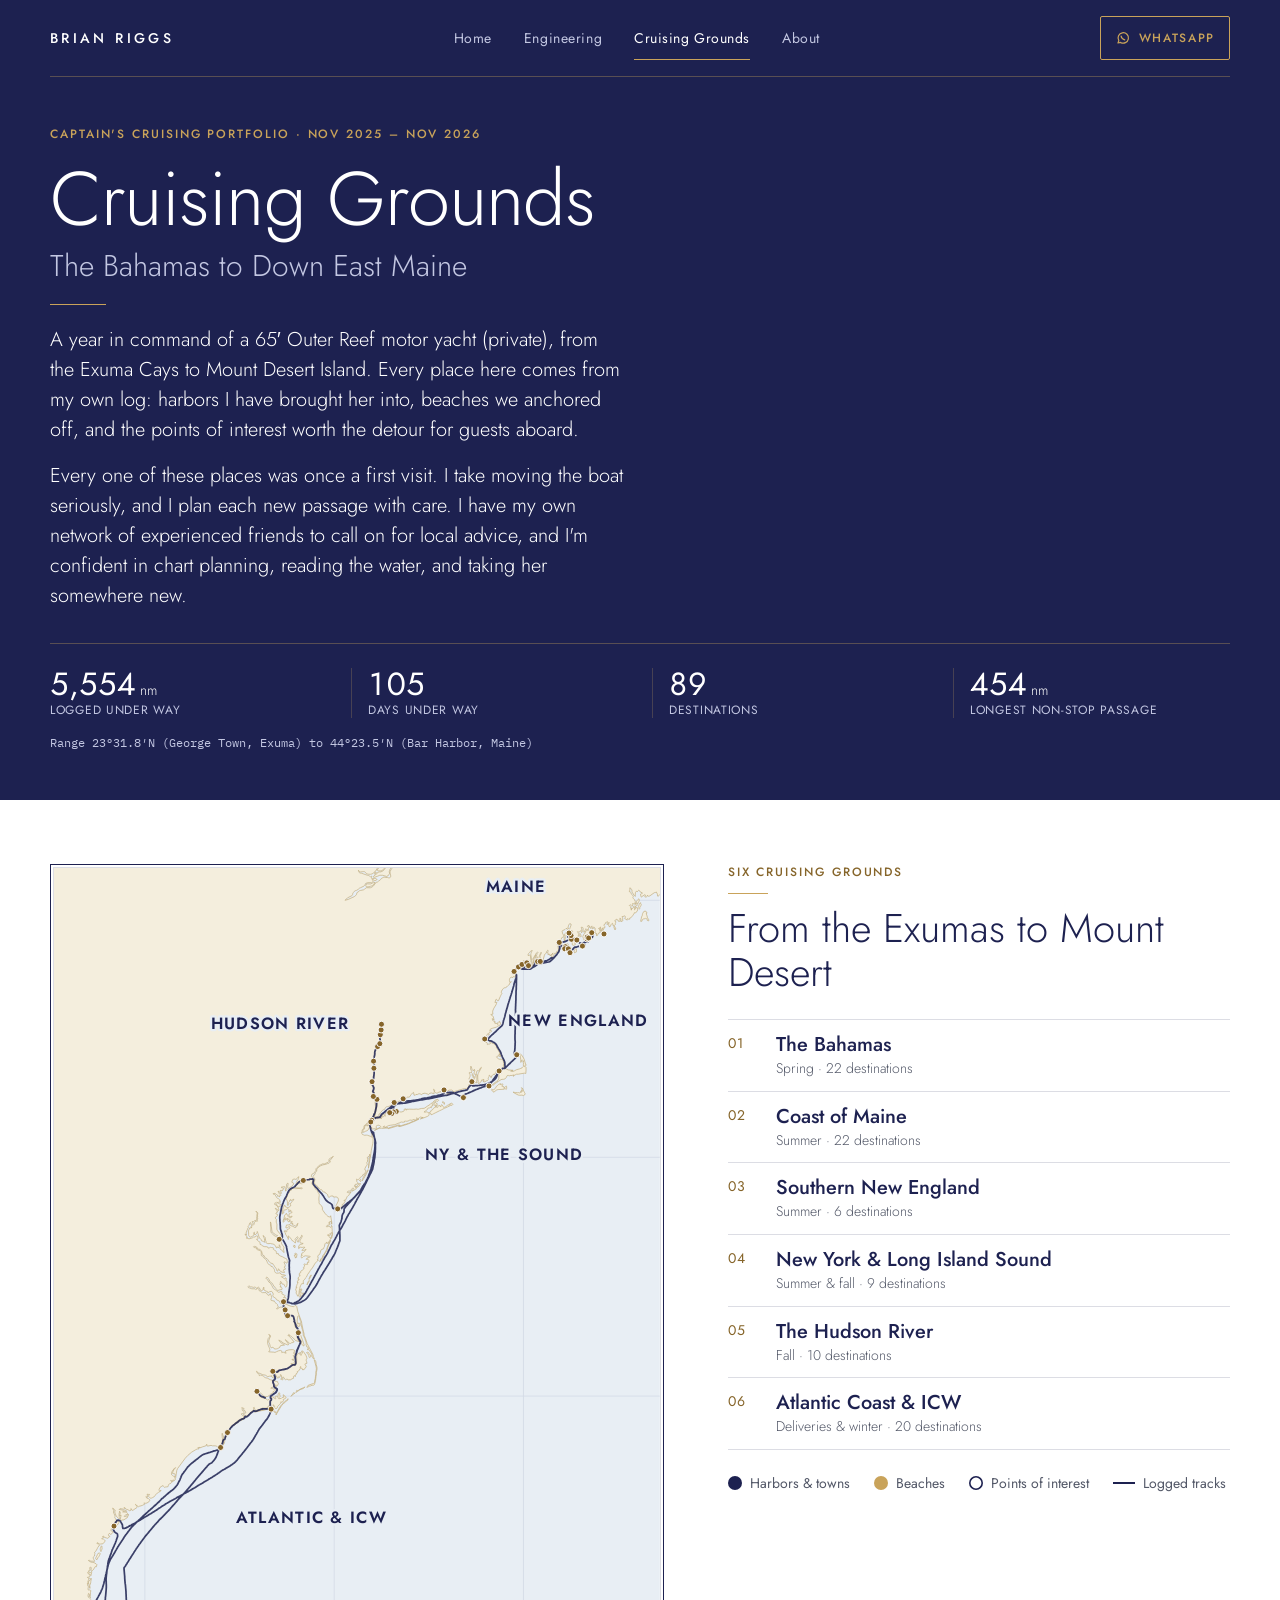
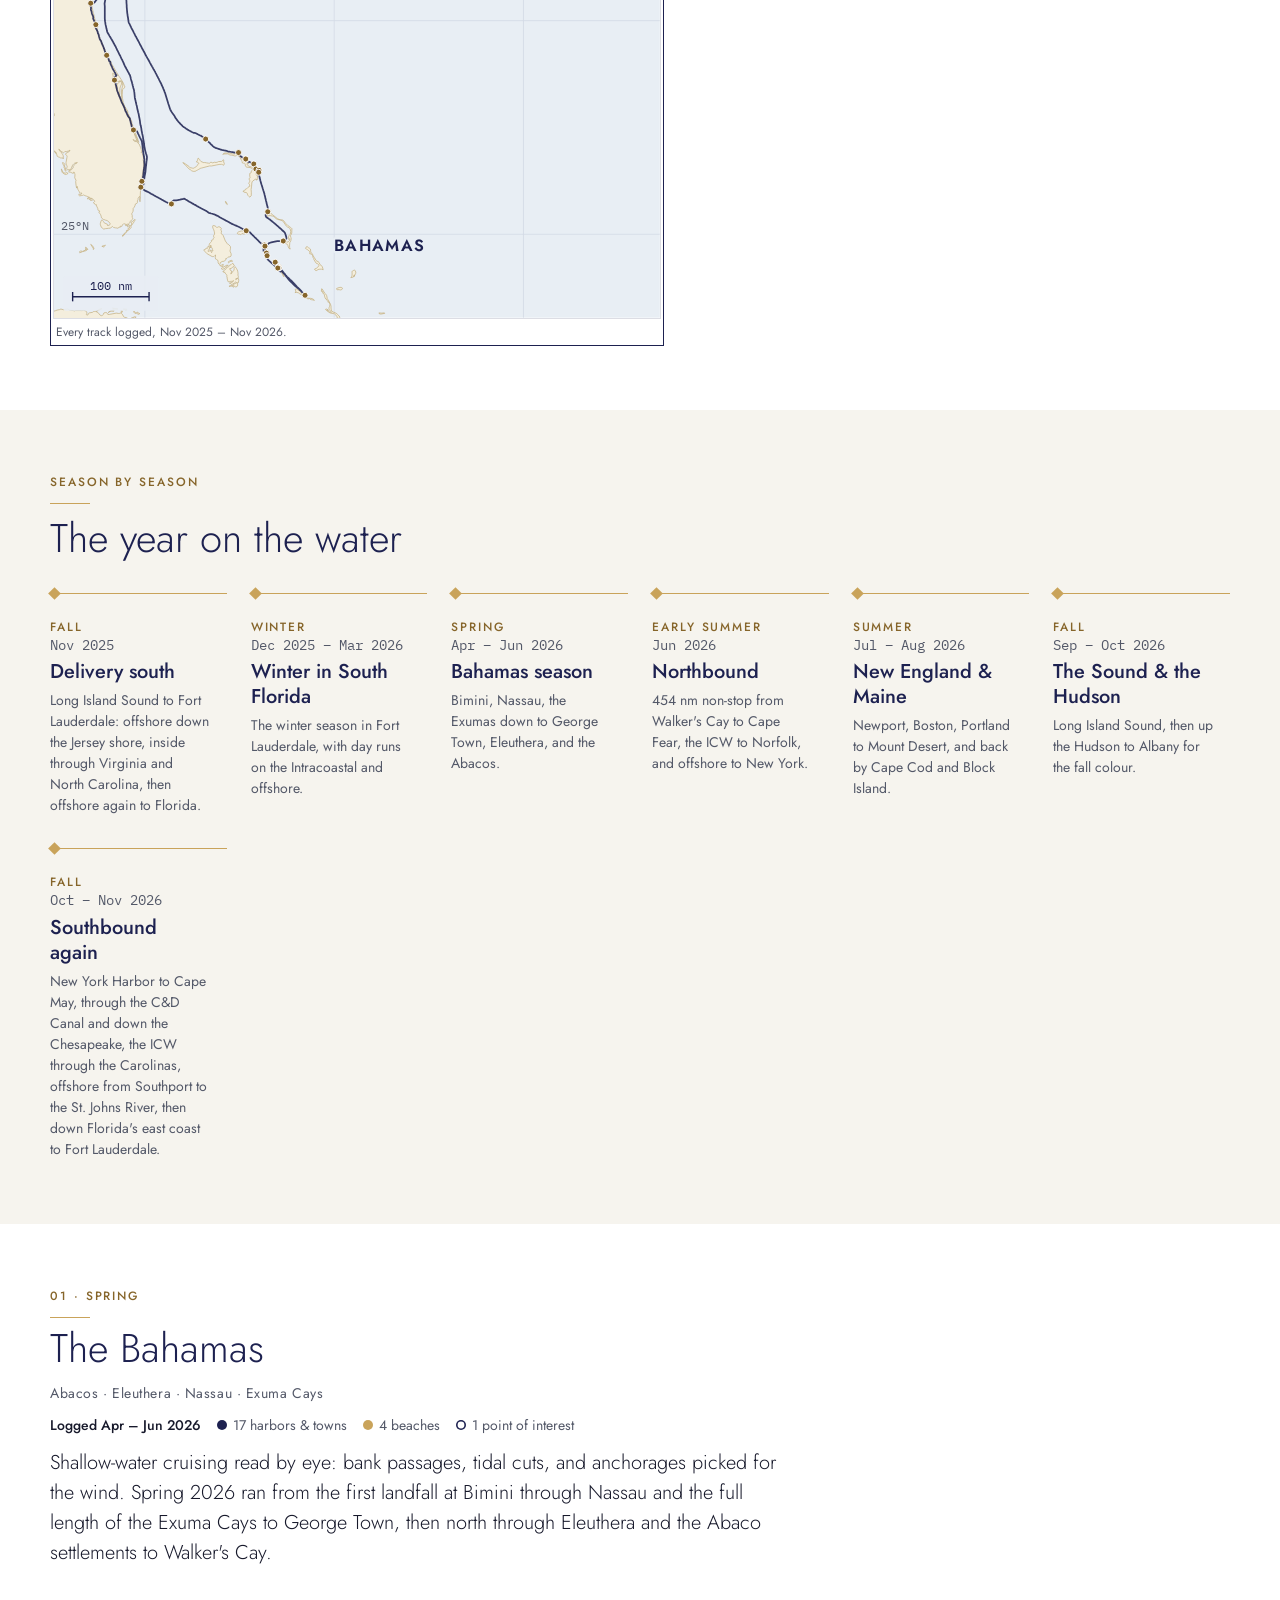
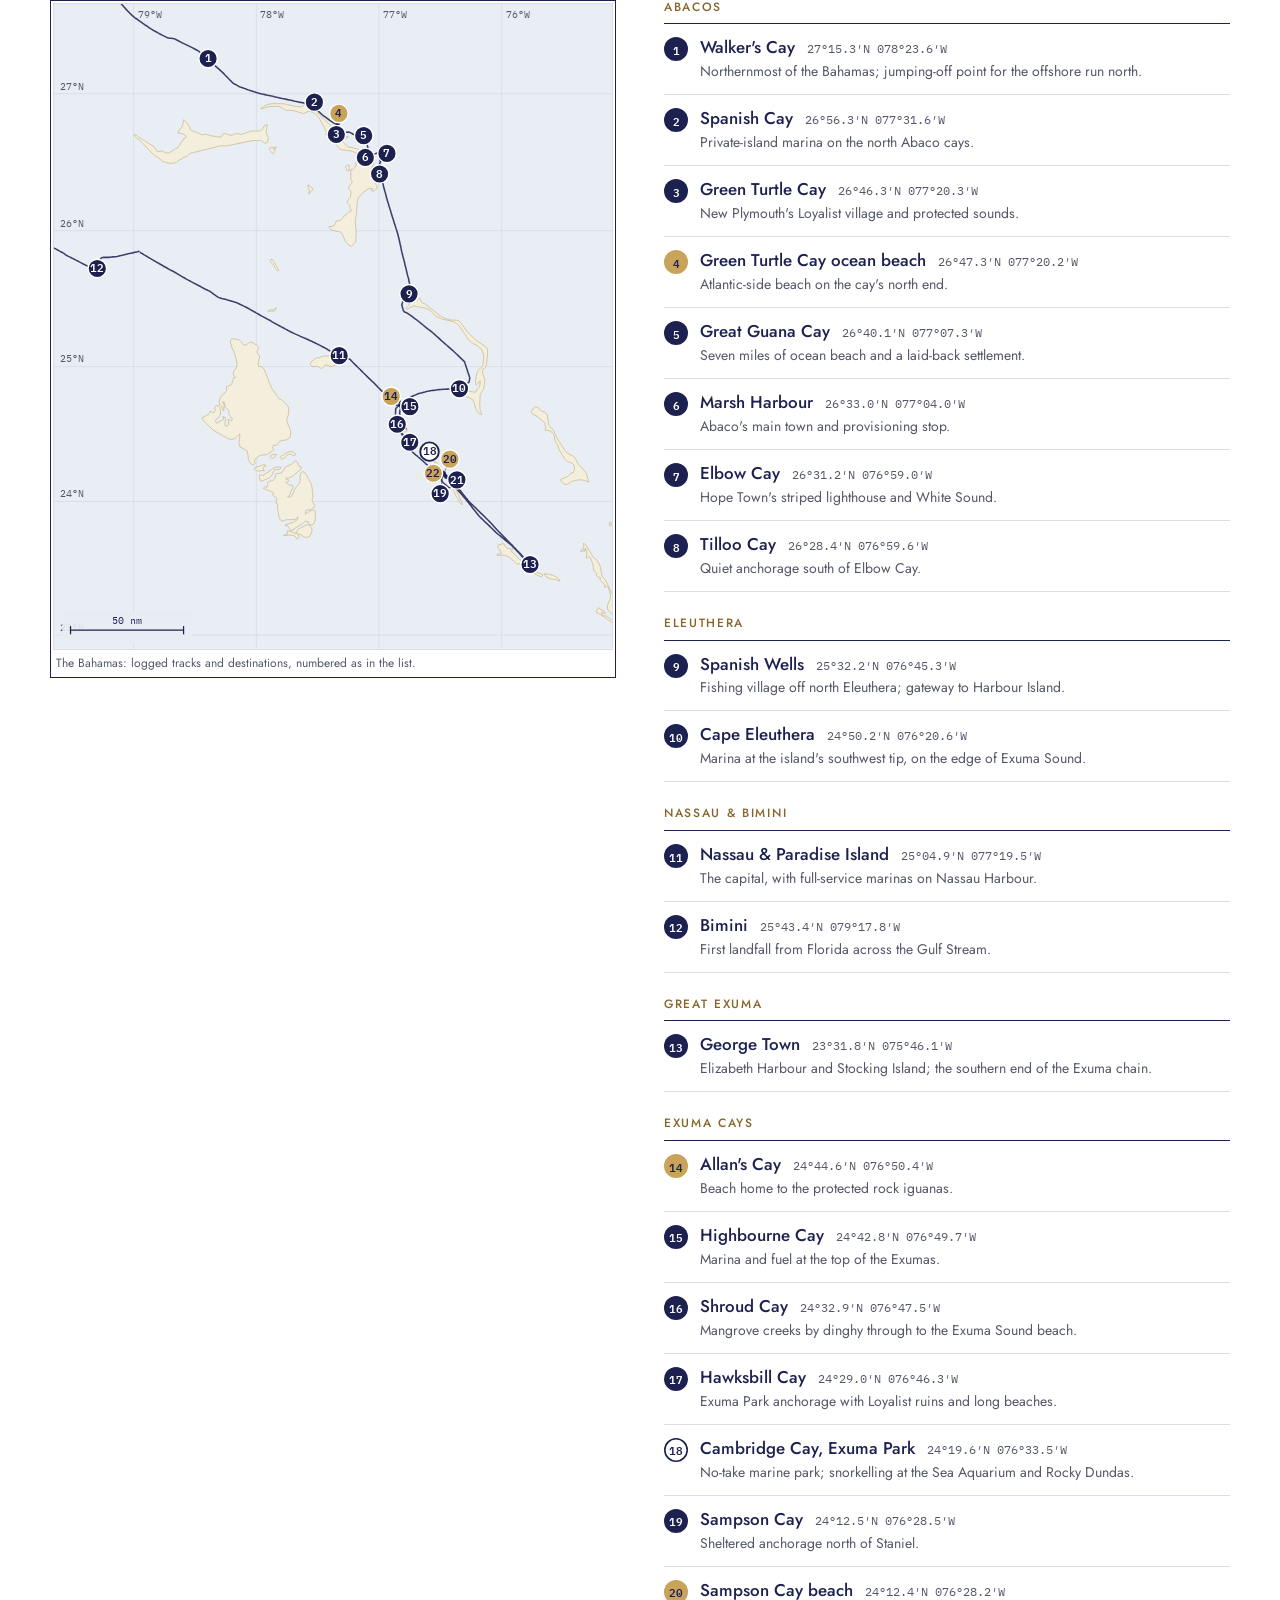
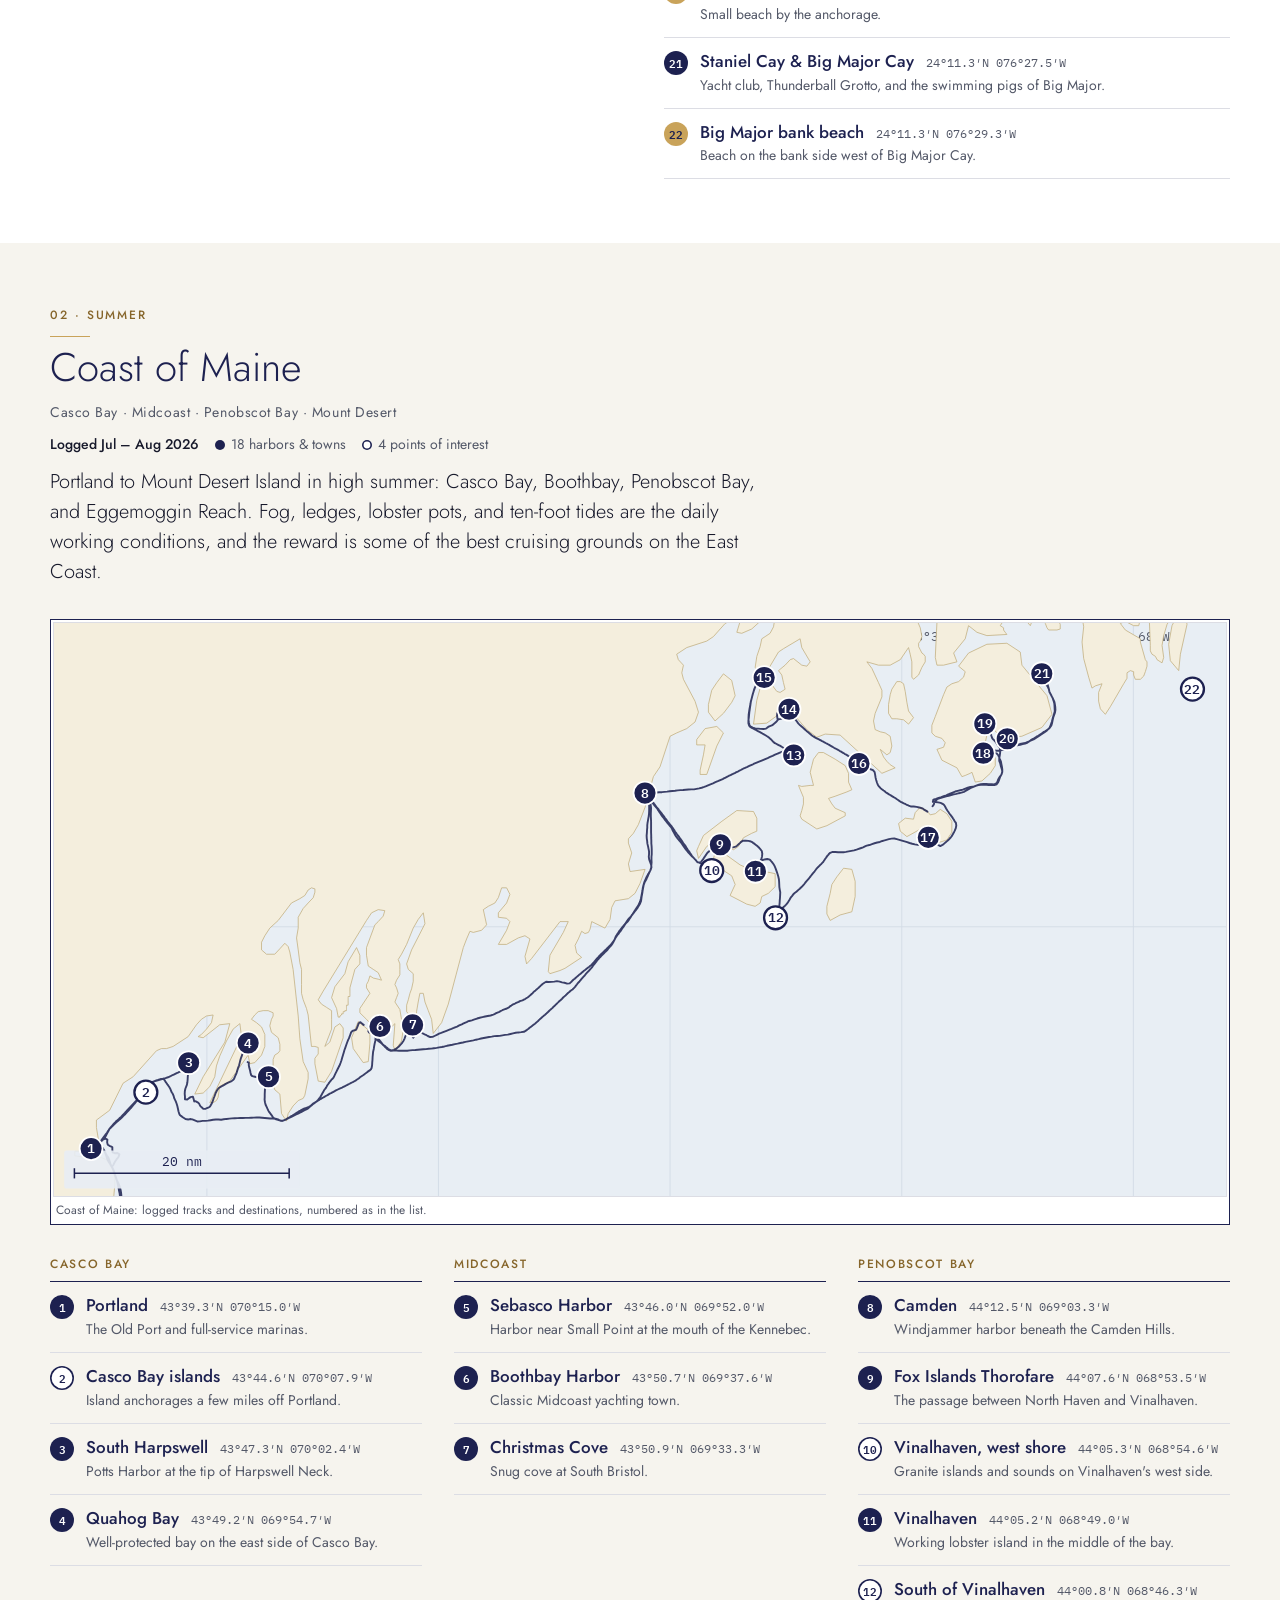
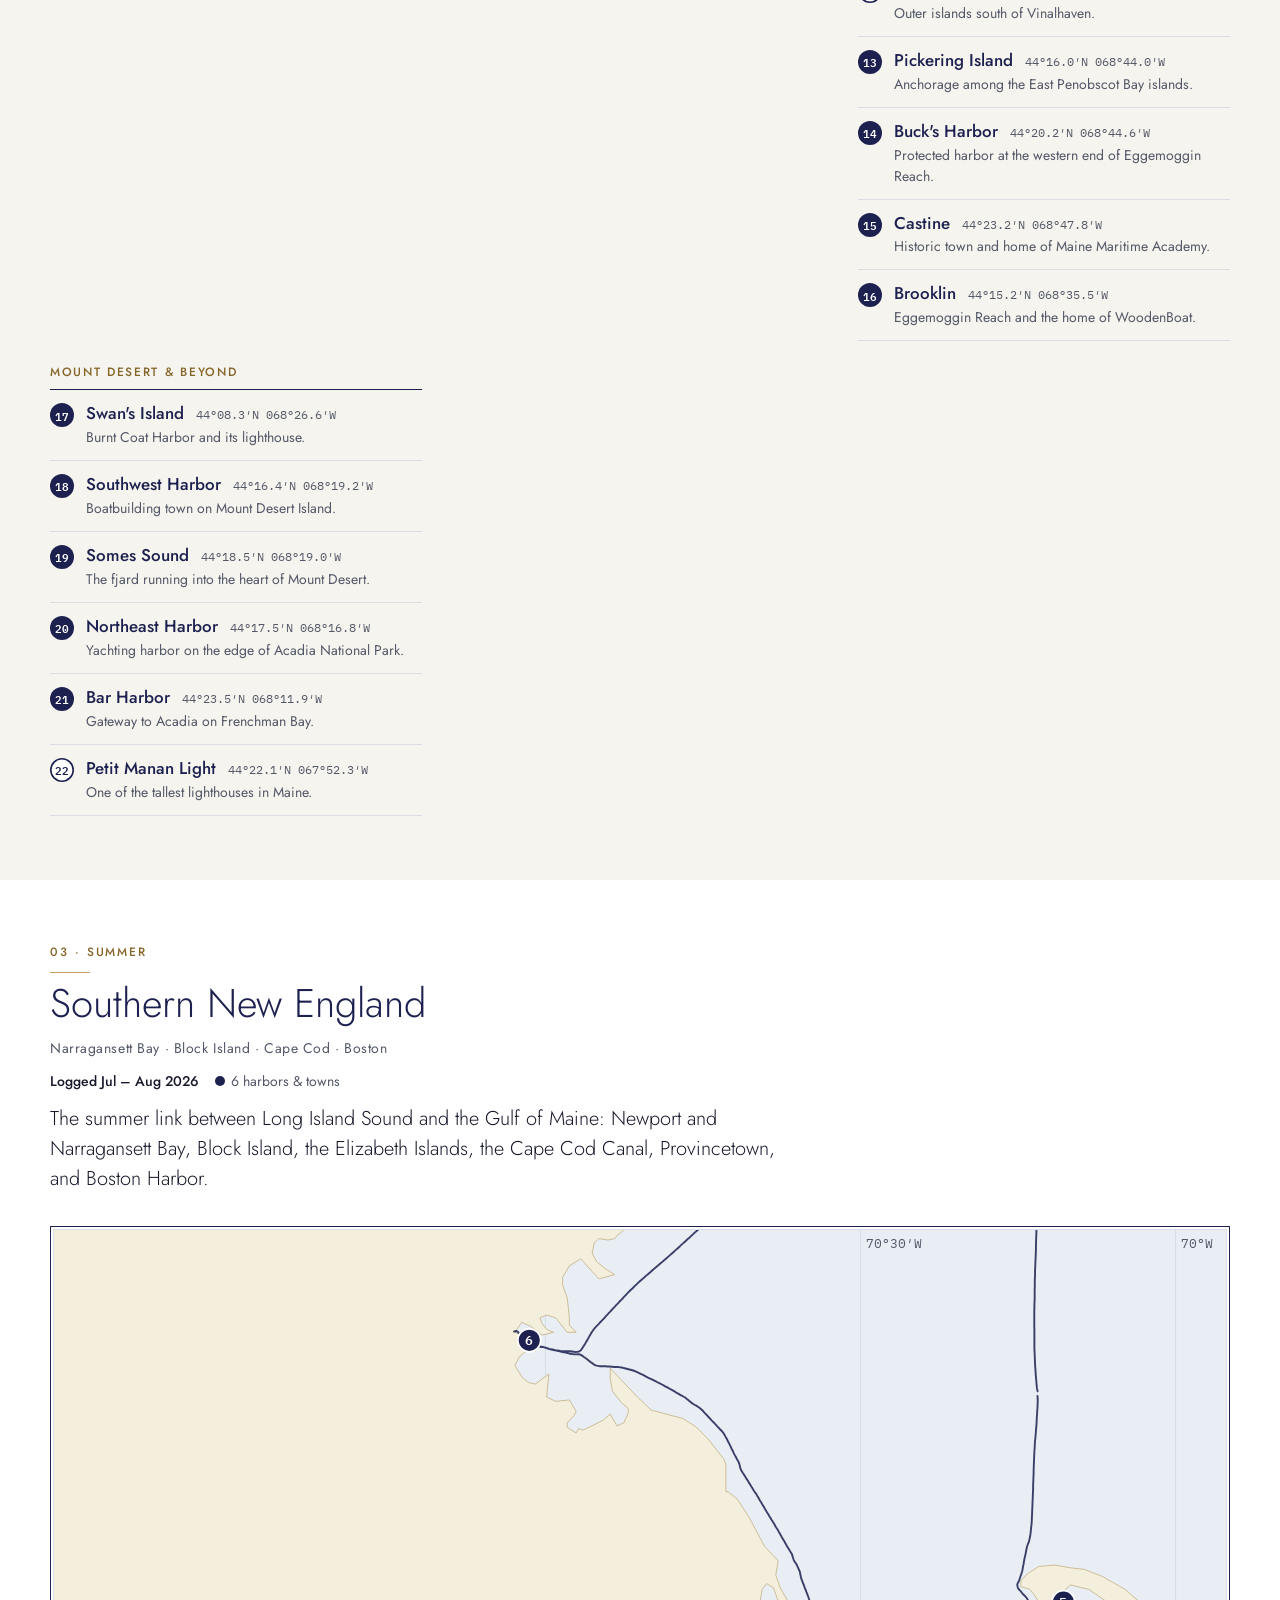
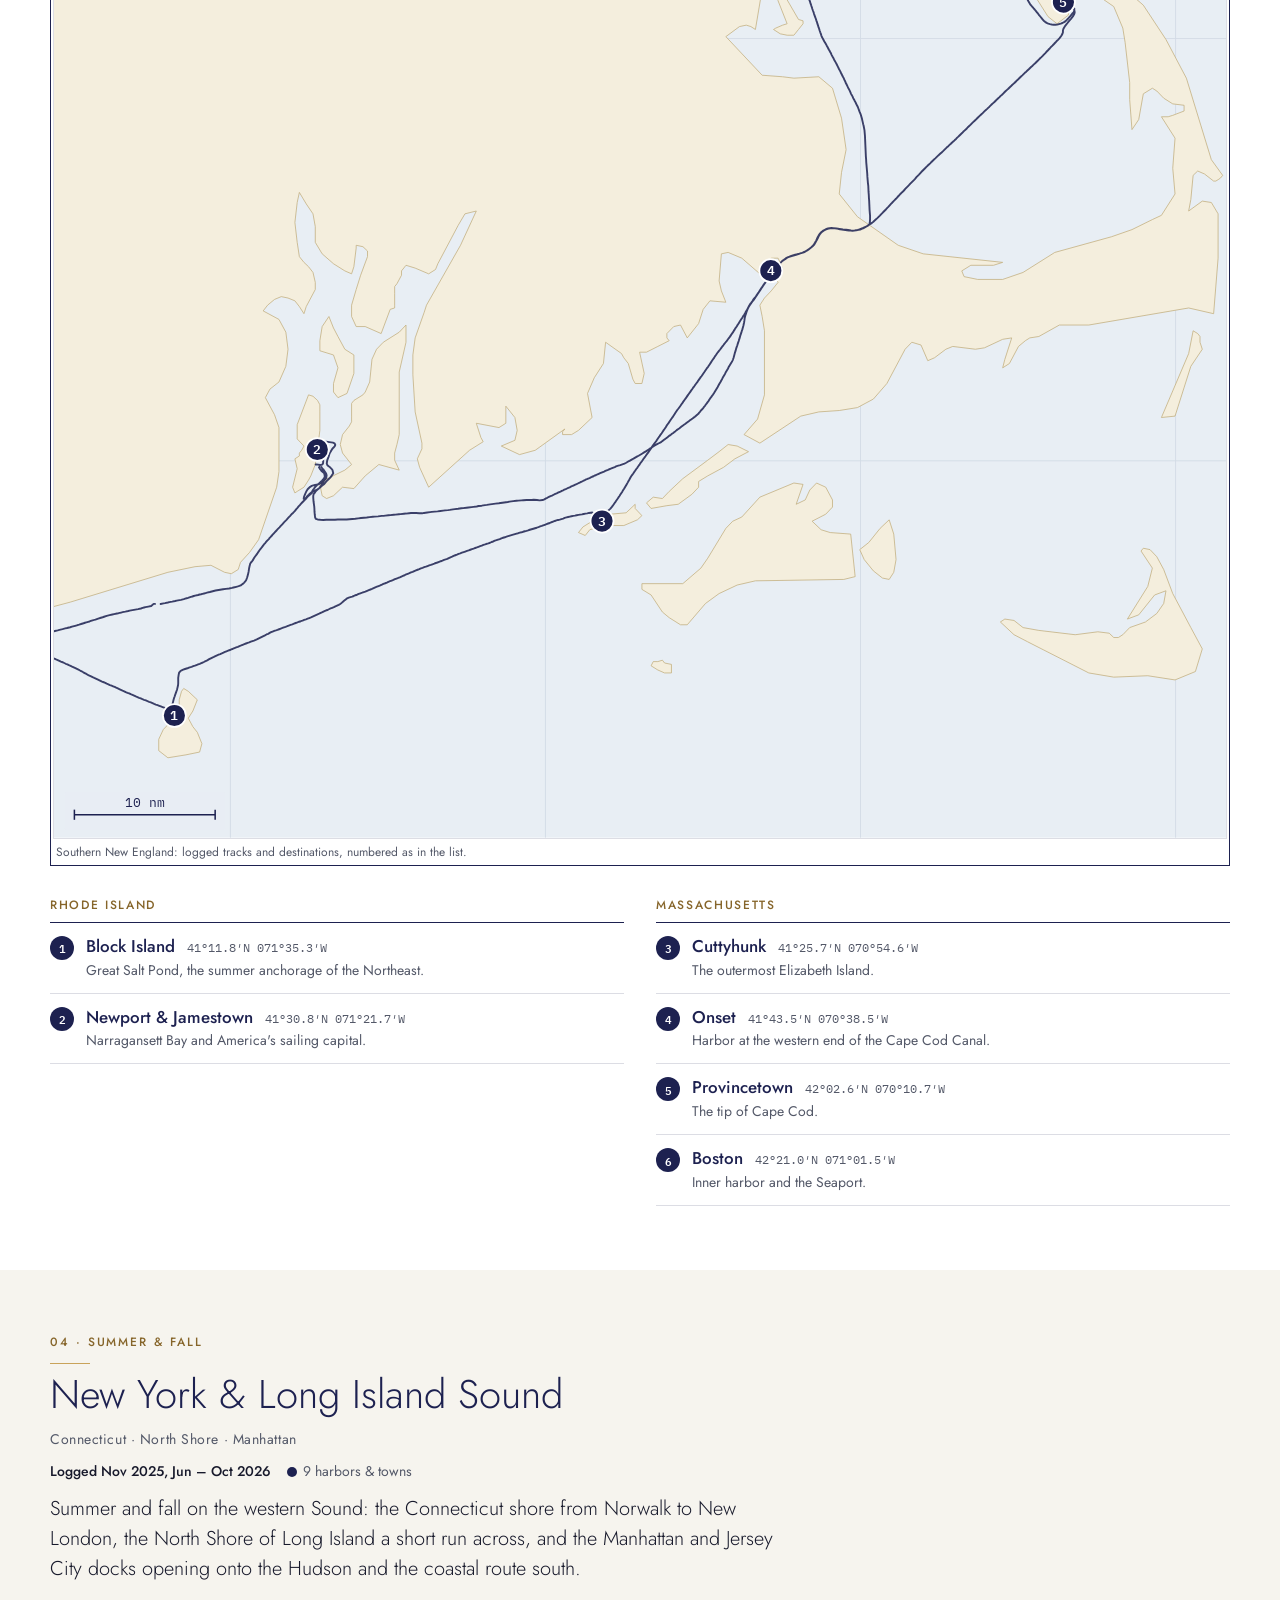
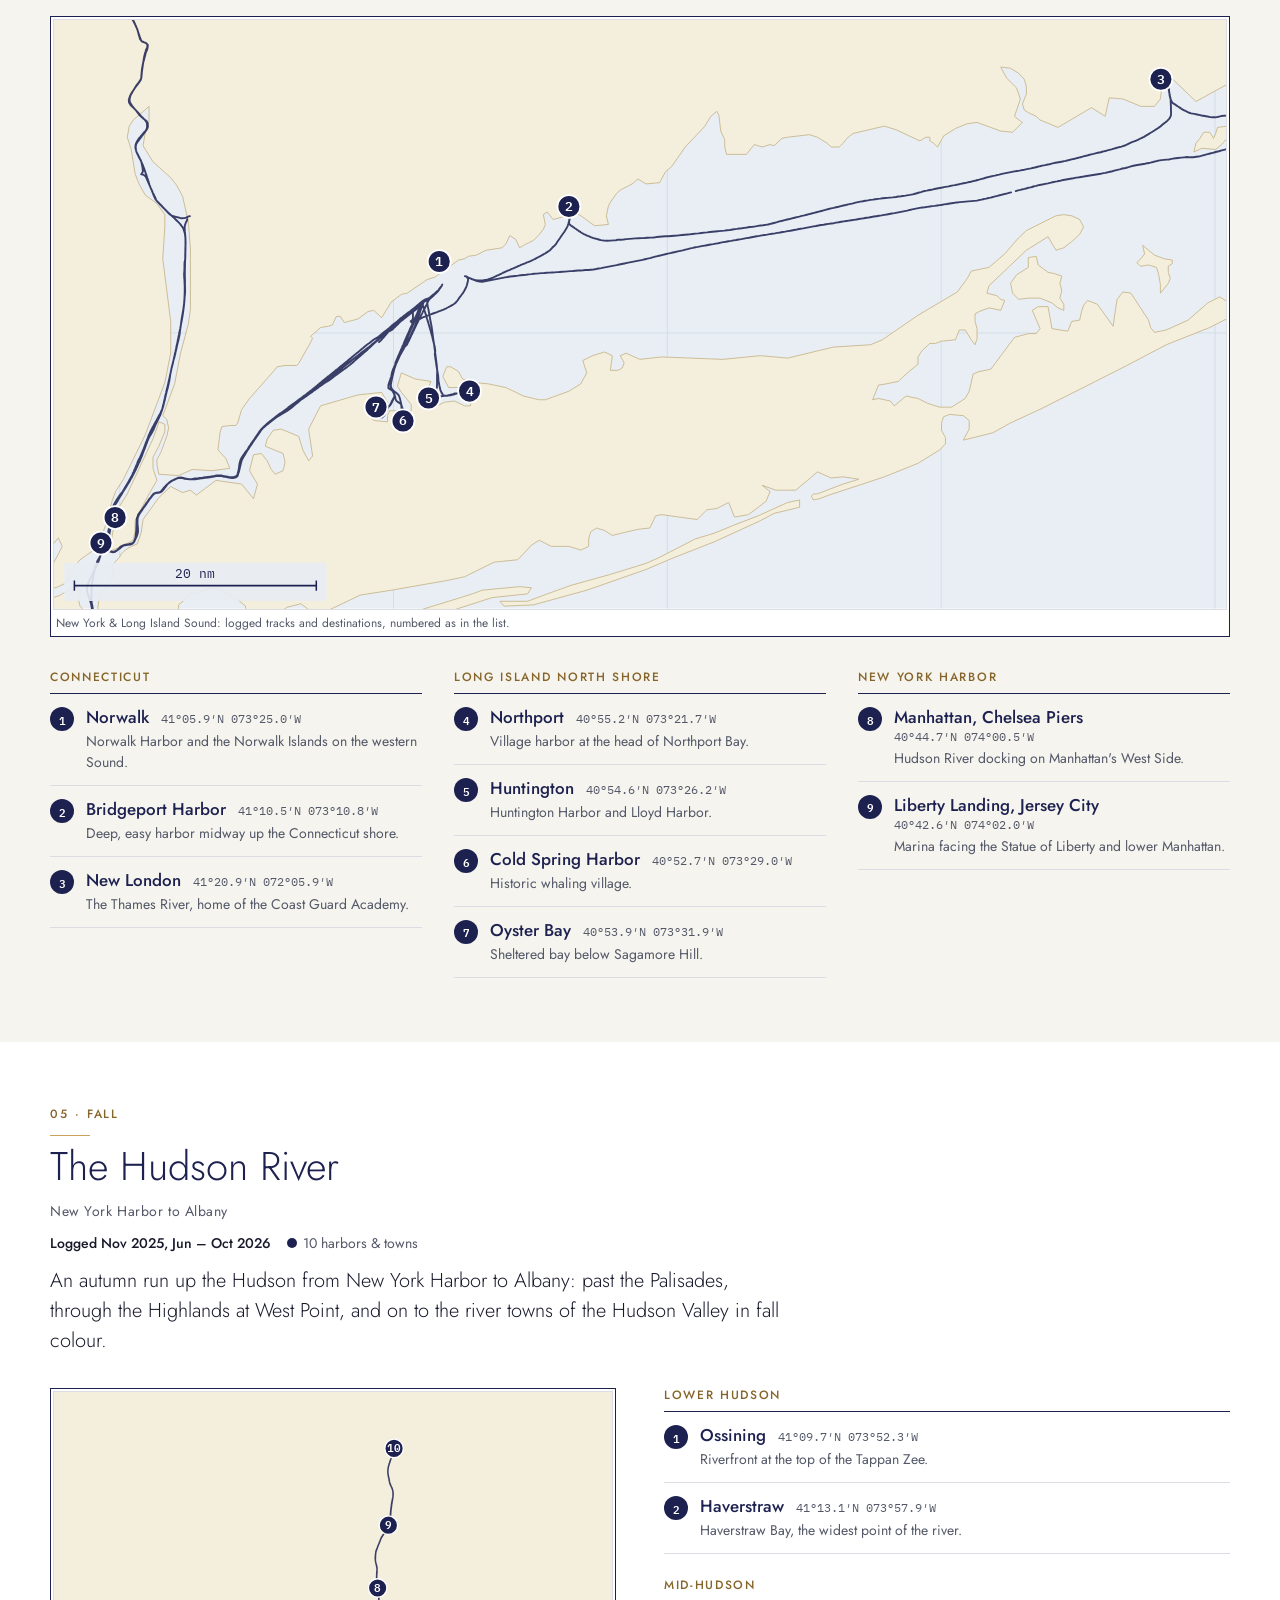
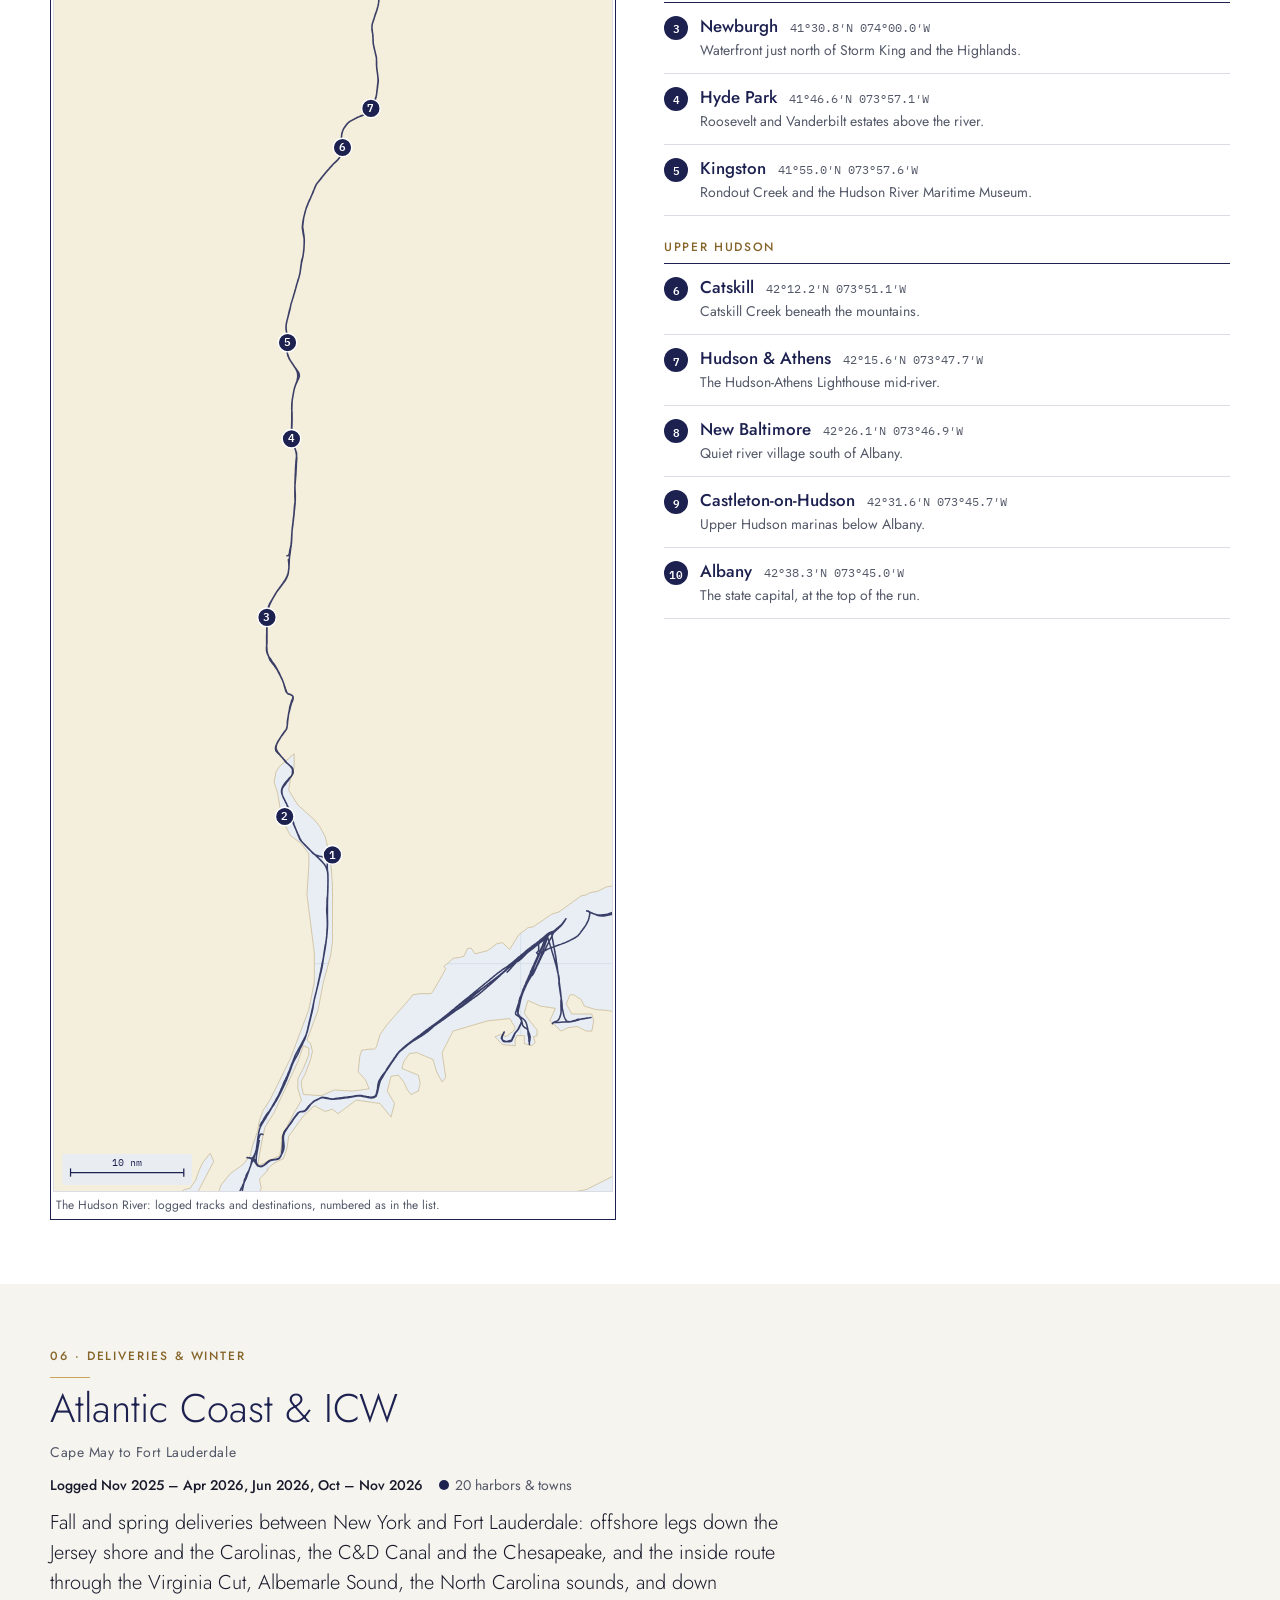
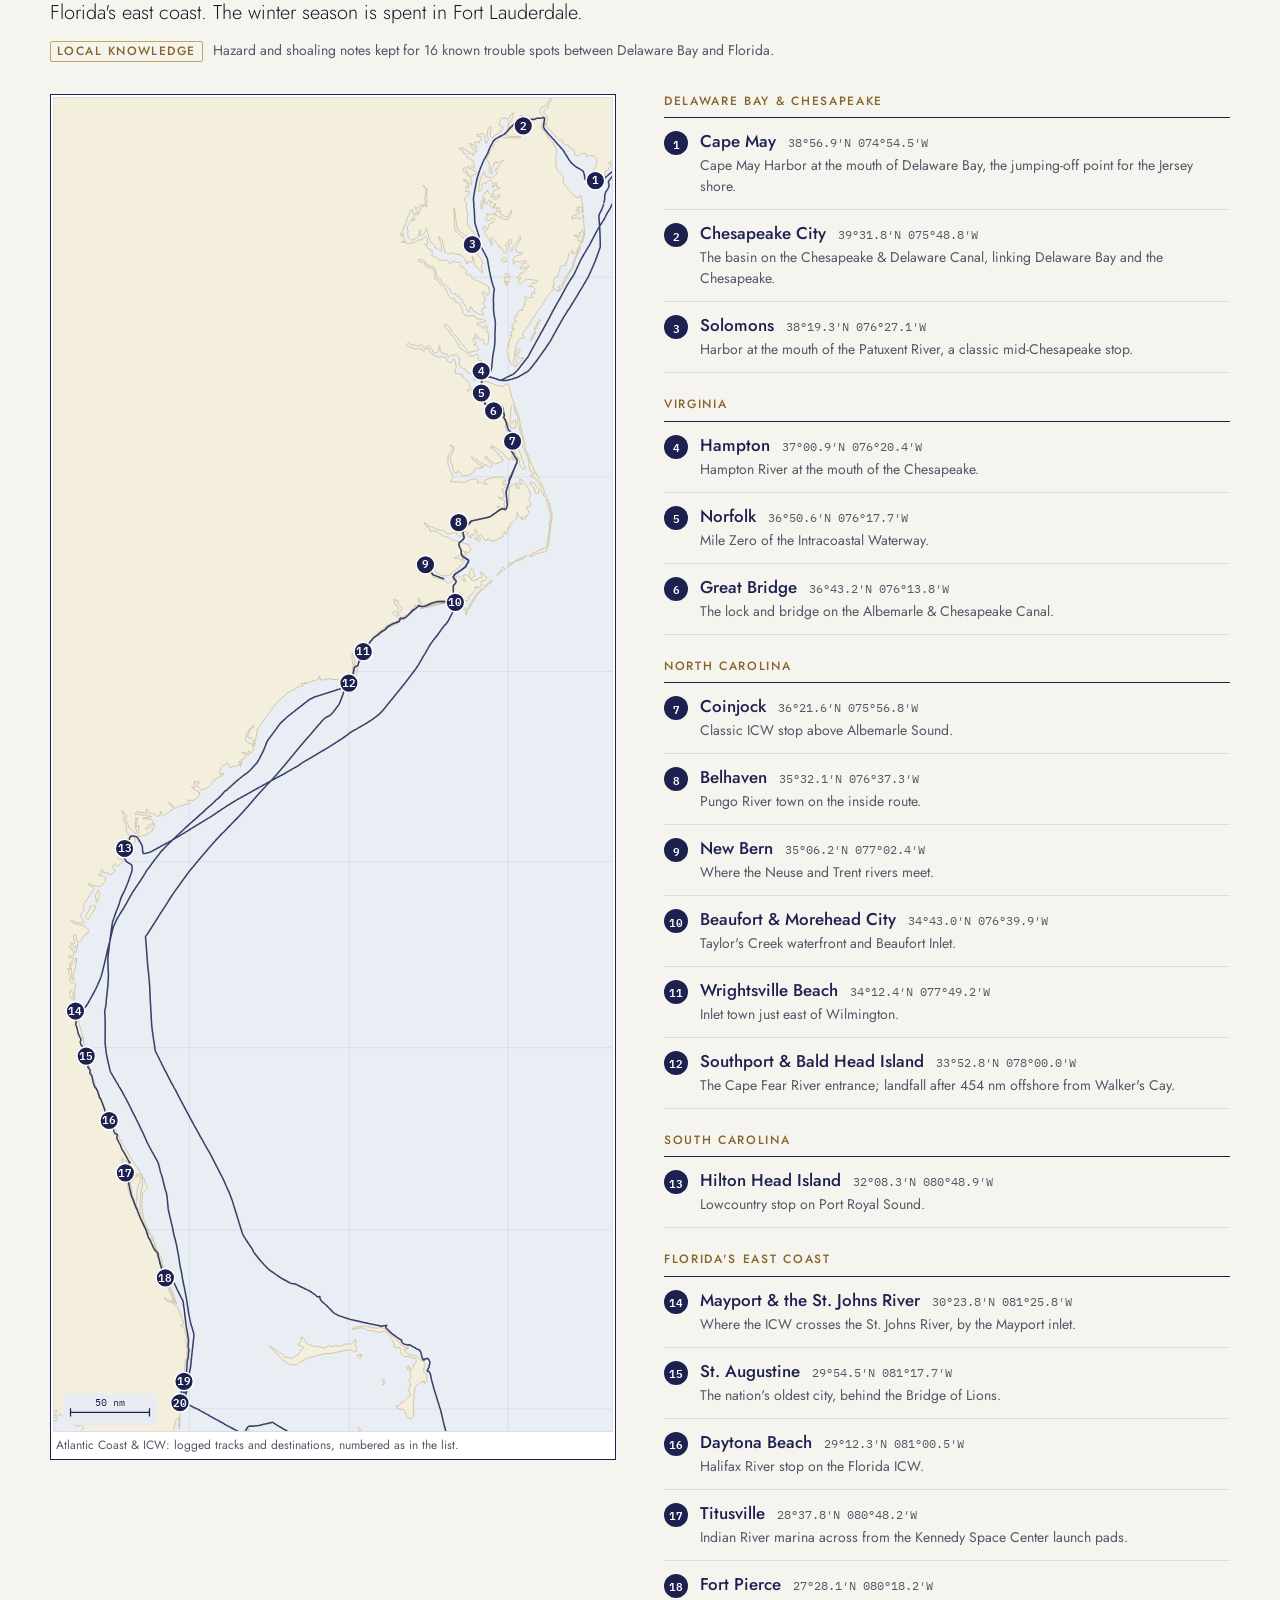
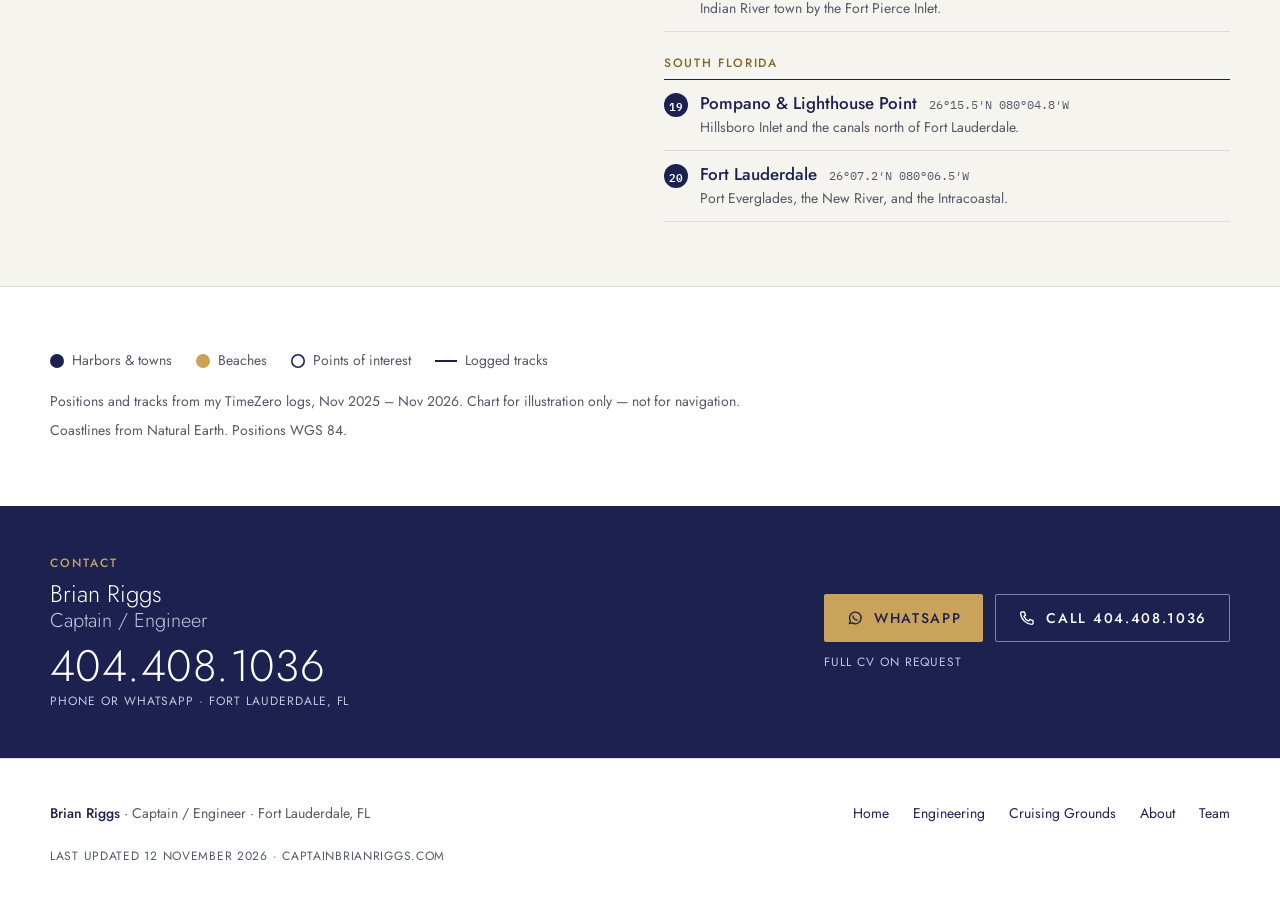
==== commit f879f6be: "Oxford commas; Team page" ====
--- a/cruising-grounds/index.html
+++ b/cruising-grounds/index.html
@@ -47,7 +47,7 @@
     <p class="cg-tag">The Bahamas to Down East Maine</p>
     <hr class="cg-rule">
     <p class="cg-lede">A year in command of a 65′ Outer Reef motor yacht (private), from the Exuma Cays to Mount Desert Island. Every place here comes from my own log: harbors I have brought her into, beaches we anchored off, and the points of interest worth the detour for guests aboard.</p>
-    <p class="cg-lede">Every one of these places was once a first visit. I take moving the boat seriously, and I plan each new passage with care. I have my own network of experienced friends to call on for local advice, and I'm confident in chart planning, reading the water and taking her somewhere new.</p>
+    <p class="cg-lede">Every one of these places was once a first visit. I take moving the boat seriously, and I plan each new passage with care. I have my own network of experienced friends to call on for local advice, and I'm confident in chart planning, reading the water, and taking her somewhere new.</p>
     <ul class="cg-figs" aria-label="The year in figures">
       <li><b>5,554<small>nm</small></b><span>logged under way</span></li>
       <li><b>105</b><span>days under way</span></li>
@@ -78,7 +78,7 @@
       <p class="kicker">Season by season</p>
       <h2 class="section-title" id="cg-yr-h">The year on the water</h2>
     </div>
-    <ol class="cg-seasons"><li><p class="cg-season"><span>Fall</span>Nov 2025</p><h3>Delivery south</h3><p>Long Island Sound to Fort Lauderdale: offshore down the Jersey shore, inside through Virginia and North Carolina, then offshore again to Florida.</p></li><li><p class="cg-season"><span>Winter</span>Dec 2025 – Mar 2026</p><h3>Winter in South Florida</h3><p>The winter season in Fort Lauderdale, with day runs on the Intracoastal and offshore.</p></li><li><p class="cg-season"><span>Spring</span>Apr – Jun 2026</p><h3>Bahamas season</h3><p>Bimini, Nassau, the Exumas down to George Town, Eleuthera and the Abacos.</p></li><li><p class="cg-season"><span>Early summer</span>Jun 2026</p><h3>Northbound</h3><p>454 nm non-stop from Walker&#x27;s Cay to Cape Fear, the ICW to Norfolk, and offshore to New York.</p></li><li><p class="cg-season"><span>Summer</span>Jul – Aug 2026</p><h3>New England &amp; Maine</h3><p>Newport, Boston, Portland to Mount Desert, and back by Cape Cod and Block Island.</p></li><li><p class="cg-season"><span>Fall</span>Sep – Oct 2026</p><h3>The Sound &amp; the Hudson</h3><p>Long Island Sound, then up the Hudson to Albany for the fall colour.</p></li><li><p class="cg-season"><span>Fall</span>Oct – Nov 2026</p><h3>Southbound again</h3><p>New York Harbor to Cape May, through the C&amp;D Canal and down the Chesapeake, the ICW through the Carolinas, offshore from Southport to the St. Johns River, then down Florida&#x27;s east coast to Fort Lauderdale.</p></li></ol>
+    <ol class="cg-seasons"><li><p class="cg-season"><span>Fall</span>Nov 2025</p><h3>Delivery south</h3><p>Long Island Sound to Fort Lauderdale: offshore down the Jersey shore, inside through Virginia and North Carolina, then offshore again to Florida.</p></li><li><p class="cg-season"><span>Winter</span>Dec 2025 – Mar 2026</p><h3>Winter in South Florida</h3><p>The winter season in Fort Lauderdale, with day runs on the Intracoastal and offshore.</p></li><li><p class="cg-season"><span>Spring</span>Apr – Jun 2026</p><h3>Bahamas season</h3><p>Bimini, Nassau, the Exumas down to George Town, Eleuthera, and the Abacos.</p></li><li><p class="cg-season"><span>Early summer</span>Jun 2026</p><h3>Northbound</h3><p>454 nm non-stop from Walker&#x27;s Cay to Cape Fear, the ICW to Norfolk, and offshore to New York.</p></li><li><p class="cg-season"><span>Summer</span>Jul – Aug 2026</p><h3>New England &amp; Maine</h3><p>Newport, Boston, Portland to Mount Desert, and back by Cape Cod and Block Island.</p></li><li><p class="cg-season"><span>Fall</span>Sep – Oct 2026</p><h3>The Sound &amp; the Hudson</h3><p>Long Island Sound, then up the Hudson to Albany for the fall colour.</p></li><li><p class="cg-season"><span>Fall</span>Oct – Nov 2026</p><h3>Southbound again</h3><p>New York Harbor to Cape May, through the C&amp;D Canal and down the Chesapeake, the ICW through the Carolinas, offshore from Southport to the St. Johns River, then down Florida&#x27;s east coast to Fort Lauderdale.</p></li></ol>
   </div>
 </section>
 
@@ -89,7 +89,7 @@
       <h2 class="section-title" id="bahamas-h">The Bahamas</h2>
       <p class="cg-sub">Abacos · Eleuthera · Nassau · Exuma Cays</p>
       <p class="cg-meta"><span class="cg-when">Logged Apr – Jun 2026</span><span class="cg-chip k-harbor"><i aria-hidden="true"></i>17 harbors & towns</span><span class="cg-chip k-beach"><i aria-hidden="true"></i>4 beaches</span><span class="cg-chip k-poi"><i aria-hidden="true"></i>1 point of interest</span></p>
-      <p class="cg-blurb">Shallow-water cruising read by eye: bank passages, tidal cuts and anchorages picked for the wind. Spring 2026 ran from the first landfall at Bimini through Nassau and the full length of the Exuma Cays to George Town, then north through Eleuthera and the Abaco settlements to Walker&#x27;s Cay.</p>
+      <p class="cg-blurb">Shallow-water cruising read by eye: bank passages, tidal cuts, and anchorages picked for the wind. Spring 2026 ran from the first landfall at Bimini through Nassau and the full length of the Exuma Cays to George Town, then north through Eleuthera and the Abaco settlements to Walker&#x27;s Cay.</p>
       
     </header>
     <div class="cg-rbody">
@@ -97,7 +97,7 @@
         <figure class="cg-chart is-tall"><svg viewBox="0 0 540 624" class="map cg-map" role="img" aria-label="Chart of The Bahamas with logged tracks and 22 numbered destinations"><rect class="water" width="540" height="624"/><line class="grat" x1="0" x2="540" y1="610.8" y2="610.8"/><text class="gl" x="6" y="606.8">23°N</text><line class="grat" x1="0" x2="540" y1="481.4" y2="481.4"/><text class="gl" x="6" y="477.4">24°N</text><line class="grat" x1="0" x2="540" y1="350.9" y2="350.9"/><text class="gl" x="6" y="346.9">25°N</text><line class="grat" x1="0" x2="540" y1="219.4" y2="219.4"/><text class="gl" x="6" y="215.4">26°N</text><line class="grat" x1="0" x2="540" y1="86.8" y2="86.8"/><text class="gl" x="6" y="82.8">27°N</text><line class="grat" y1="0" y2="624" x1="77.1" x2="77.1"/><text class="gl" x="81.1" y="14">79°W</text><line class="grat" y1="0" y2="624" x1="195.8" x2="195.8"/><text class="gl" x="199.8" y="14">78°W</text><line class="grat" y1="0" y2="624" x1="314.5" x2="314.5"/><text class="gl" x="318.5" y="14">77°W</text><line class="grat" y1="0" y2="624" x1="433.2" x2="433.2"/><text class="gl" x="437.2" y="14">76°W</text><path class="land" d="M457.3 541.1l1.7 4.2 4.3 3.2 10.2 3.8-1.7 1.9-3-.9-5.1-2.8-6-.4-2.1-1.3.8-2.7-2.1-1.5-2.1-2.2-2.2-1.1-1.7 1.1-4.3-4.3-4.2-3.3-5.2-1.6-5.9.5 0-.9 3.4-1.1.8-.2-.4-1.3-.9-1.1.5-.7-1.3-.8-1.3-1.6 0-1.7.9-1.3 1.2.2 1.3-.2.9-.7 1.7.2.4.7.9 1.7 1.3 1.3 1.7.7 1.7.4 2.5 0-.4.7-.4.9-.9.2 8.1 8.3 5.6 3.3 1.3.4zM545.9 599.2l-6.6-1.3-3-1.8-1.3-1.3-8.5-5.4-1.7-.7 0-1.3.8-1.1.5-1.1 1.3-1.1 1.7 2 3.4 1.5 1.3 2-3-.5-1.3-.4.8 1.5 1.3 1.3 1.3.7 1.7 0 1.3.9 2.1 1.9 1.3.7 1.3.2 2.1.2.9-.4-.4-1.3-6.9-7.7-.8-2.1.4-3.5.9-2.4 1.2-2.2.5-2 0-3-.9-3.5-1.3-3.1-1.7-1.9-.4.6-1.3 1.1 0-3.1-4.3-3.7 0-3-1.7-.2-1.3-.7-.8-.9.8-1.7-2.5-1.8-.9-2.2-.8-5.9-2.6-6.1-.8-.6-.9.4-.9.7-1.2.4.8-6.3-.8-1.8-2.6 2 1.3-1.8.4-.6.9-.5-1.7-.4-.9.9-.9 1.5-1.7.9 0-1.1 1.3-1.1.9-1.5.8-2-.4-2.4.9.2.4.4.8.5.5.6 6.8 11.6 1.7 1.1 2.1 2.4 2.2 3.1.8 2.4 1.7 8.7 1.3 2.2 2.2 2.4 6.8 13.8 0 1.3.9 1.1.4 2.8 0 5.7.8 6.3 2.2 3.7 1 .7zM514.5 453l.9 2 2.1 7.5-5.5-1.8-2.6-.2-2.6.2-5.5 1.1-1.7 1.1-2.2 1.7-2.9.5-3-2.2-1.3-2.6 2.5-1.4 1.8-.4 2.5-1.3 2.2-1.8 1.2-1.7 2.2 0 1.3-3.5-.9-4.2-2.1-2.2-3.5-.7-2.5-2-6.4-10.3-.9-3.7-2.1-3.3-.9-1.8-.4-4.2-2.1-3.1-3-2-3.9-.2.5-1.3 0-1.5-.5-1.8 0-1.5-.8-1.6-.5-.6-.8-.5-5.6-4.6-3.4-1.8-1.3-.9-.8-1.1 0-.8.4-1.2 2.6-3 .8-.3 1.7.3.9.4 3.4 3.1 3 1.3 1.3.7 1.3 1.5 1.2 8.4.5 2.4 1.3 1.3 1.7 1.8 1.7 2.2 1.7 4 3.4 6.1 6.4 9.7 2.1 1.8 4.7 2.4 2.2 2 3 6.1.8.9 1.3.9 5.1 5.7zM257.8 352.1l-2.2-1.2-2.1-.2-2.2.2-1.7-.2-1.7-2.2 1.3-2.6 2.6-2 3-1.4 1.7-.2 3.8-1.5 1.7-.2 5.2.2 5.1-.9 1.7 0 1.7.7 3 1.7 4.7 1.1-1.3 1.6-12.8 5.7-2.6 0-3.8-1.7-.9 1.1-1.3 1.5-1.7 1.1-1.2-.6zM474.4 551.4l3.8.4 5.1 1.3 4.3 2.4 2.2 3.1-4.3-1.5-5.1-.9-4.3-1.8-1.7-3zM394.5 484.8l-1.7-1.9-2.2-4.6-2.1-2.9-1.3-3.9-1.3-2.2-.4-1.4 0-1.7 3 2 6.8 15.8-.8.8zM209.9 457.2l-1.3 1.1-6.4 3.1-2.1.2-.5-.9-.8-1.8 0-1.7 0-1.3 1.3-.3 1.3.5 1.7.2.4-1.3 1.3-.5 6.4-4.3.4-.5 2.1-1.1 1.3-.4 4.7 0-.4 1.3-.9.7-2.1.6-.8 0-.5-.4-1.7.4-.8 1.3-1.3 3.5-1.3 1.6zM205.2 447.3l-1.7 0-.9 1.1 0 1.8.9 1.7-1.7-.4-3 .4-1.7 0-1.3-.7-1.7-1-.4-1.1 1.7-.9 3-.5 3-1.5 2.5-.7 1.3 1.8zM378.2 453.7l-2.1 0-1.3-.7-5.1-6.6-1.3-1.7 0-1.8 2.2 1.1.8 1.5.9 2 1.2 1.6 1.3 1.3 1.3.4 1.3.9.8 2zM223.6 438.9l-2.6 1.6-1.3-.5-.8-1.3.8-1.1 2.6-1.3 2.1-1.8 2.2-.8 2.5-.7 2.2.2.4.5 1.3.8.4.9 0 1.1-.9.9-1.2-.4-1.3-.9-.9-.5-2.1.3-1.3.4-2.1 2.6zM217.2 258l-1.3-.2-1.7-1.8-1.7-3.3-2.6-2.7-.9-1.8.9-1.1 1.7.5.9 1.3 4.7 8 0 1.1zM250.5 178.9l-.4 1.1-3.5 4 .5-3.1-.5-1.8-.8-1.8 0-2.5.8.7 3.5 2.7.4.7zM-3.7 629l1.7.8-3.4.3-.5-.3 0-3 .9.2.8 1.1.5.9zM538.9 501.3l.4.6 0 1.4-.4 1.7-.9.4-.8-2.1.8-1.8.9-.2zM211.2 436.3l3.8-.4 0 1.1-1.3 1.7-2.1 1.1-2.1-1.1 0-1.7 1.7-.7zM341.5 411.2l0 .9 0 1.7-.9.7-1.2-.7-.5-1.7 0-2.2 1.3-.5.9 1.1.4.7zM212 297.3l-1.7 0-1.3 0-2.1 0 .9-.8.8-.5.9 0 1.3 0 1.7 0 1.2-.9 1.3-1.3-.4 1.6-1.3 1.5-1.3.4zM47.5 249.1l.5 1.6.4 2.7-.4 1.1-.5-.7-.4.4-1.7.5 0-1.1.9-2-.5-.7-1.7 1.6-.8 1.1-.9.9 0 1.8 1.3 1.1 1.7.6 1.3 1.1-.4.7-3.5-.4-1.2 0-.5-.7.5-2 .8-2.5 1.3-2.6 2.6-2 1.2-.5zM285.5 156.1l.9.6-.4.5-.5.6 0 1.6.5 1.6-.9.4-.9 0-.8-.4-.4-1.6-.9-.9-.4-.7.4-.4.9-.5.4-.6.8-.5 1.3.3zM213.3 139.9l.4-.6 1.3-1.2.5.5-1.3 1.3 0 1.4-.9.9-.4 1.5-.9 1.2-.8-.5-.4-.4-1.3-2.1-.9-1.1 0-1.1.4-.4 3.9-.9.4.6-1.3 1.4.9 0 .4-.5zM414.1 329.3l3.4 2.2 1.8 2 .4 2.4-.9 11.1-.4 2.2-.4 1.1-.5 1.3-.8.9-1.3.4-.4.5-.4 2.4.4 2.4 1.3 3.4.8 2.2-.8 6.2-.5 2.6-3 4.6-.4 1.8-.4 9.1.4 5 1.7 4.2-3.8-1.7-2.2-4.2-1.2-4.7-1.7-3.7-2.2-1.3-5.1-2.3-2.1-1.3-2.6-2.8.4-1.4 1.7-.2 12 2 .8-.2.5-.9.4-1.1.4-.9 2.2-1.8.4-1.3.4-1.8 0-3-.8.8-1.7 2-1.3 1.1-.5-1.3 0-3.3.9-6 .9-2.2.4-.6.4-.9 3.4-3.1.9-.9.8-7.5 0-2.9-2.1-6-3.8-3.1-4.3-2.2-3.9-3.1-9.8-14.4-3-2.4-4.2-1.8-9.4-2-5.2-2.4-7.2-6.9-4.7-1.6-2.6-.2-4.7-1.1-2.1-.5-2.6.7-4.3 2.5-1.7-.5 3-3.1 1.7-5.1 1.7-9.8-.8 0 4.2 0 1.8.2 1.2.7-1.2 2-.5 2 0 2.5 0 2.6 2.2-2.4 1.2 1.1.9 2.7 1.3 1.3 2.1.6 15 11.8 4.7 2.4 5.1 1.4 5.6.2 2.1.4 1.7 1.6 6.4 8.6 6.8 7.1 7.7 5.6zM252.2 490.1l.9 1.8-.5 5 .5 2.2-2.2 4.6-1.3.6-3-.8.5 1.7 2.1 1.8.4 1.7 0 1.8-.8 2-.9 1.7-.4.9-3.8 1.3-3-1.3-2.6-2-3-.6 2.1 2.4 0 1.1-1.2 1.7-.9 0-1.7-2.8-3.8-.9-7.3.2 3.8-1.7-.4-2.5 2.6.3 6 2.2.8-2.5 1.3-1.7 1.7-1.1 6.4-3.1 1.7-1.5 0-1.3-2.1-.9-2.2 1.1-2.1 2-1.7.8-6.8 4.4.4.5-2.6.2-3-4.2-2.5-.9 8.1-2.8 3.8-2.4.5-2.9-1.7 2-2.2.7-6.4.2-1.7.2-1.3.7-1.3.4-1.7-.4-.8-1.1-.9-1.6-1.7-8.7 0-3.3.4-1.3-1.7-.7 0-1.3.5-1.8 0-1.7-1.3-1.6-1.7-.8-.9-.9.9-1.1 0-.9-2.6-1.5-7.3-2.9.9-1.1.8-.9 1.8 1.1.8-1.3-.4-.4.4-1.3-.4-.7.8-1.7 1.3-.5 3.4-1.1 1.3-1.1.4-1.1.9-3.3.4-.9 3.9-.4 1.7-.4.8-1.1.5-.9.4-.9.8-1.7 1.8-1.4 4.7-2.2 1.7-1.7 3-1.8 1.2 1.8.9 2 .8 1.7 1.8.7.4.9-.9 1.5-7.2 6.1-3 1.6-3.9.6 0 .9 2.2.2.8.9-.4 1.1-2.1.5-.5.6 1.3 1.1 3 2 1.7-.9.9 1.3-.5 2.4-2.1 3.8 0 1.7-.9 1.3-1.7.9 2.2.7 2.1-1.8 3.4-7.4 2.6-2.9 1.3-1.7.4-2.7 0-3.3.4-3.1 1.7-1.9 2.2.4 1.7 2.6 1.7 3.3 1.3 2.2 1.3 2 .8 2 .4 2.2.5 4.4.4 2.6 0 1.1 0 1.5-.4 2.5-.5 1.5.5.6 1.7 2.5.4 1.3-.4 1.5-.9.9-.8.6-.5.5-1.2.6-2.6 0-2.1.9-.5 3.3 4.3-2.8 2.1-1.1 2.6.4zM153.9 395.6l1.3-.9.9-.9 0-1.3-.9-1.4 1.7-2.4 2.2.2 1.2 1.6.9 2.8 0 2.3-.4 1.9-.9 1.8-1.3 1.5-2.1 1.6 0 1.5.4 1.4.9.4 3.4-2.2 1.7-.4.9-1.2 0-2.8 2.1 1.1 0 2.4-.4 2.7 0 2.4 2.1 1.1 1.3-1.6 0-2.8-.4-2.7 1.2.7 1.3.7.9.4.4-.9 0-1.8-.9-1.3-1.2-1.1-.9-1.1 0-2.6 0-.9-.8-.9-1.8-1.8-.8-.8-.4-2-.5-2-.4-1.3-1.7.6 1.3 1.1.4 2-.4 5.1-.9-1.3-.8-2.2-.9-2-1.7-.9 0-.9 0-2.2 1.3-4 1.7-2 2.6-1.9 1.7-2.7-.5-3.3 1.3-.7 3-.6.9-.9.4-1.6 1.3-3.3.4-1.7 1.3 0-.4-1.1-.9-1.4-.8-1.1.4-1.1.4-1.7 1.3-1.8.8-.9.9-1.6 0-3.7-1.3-5.8-1.3-4.2-2.5-5.5-1.3-4.9 1.3-2.8 1.7 0 4.7.8 1.7.7 1.3 1.3.8 1.6.9 1.1 2.1.7 1.7-.9 1.7-1.4 2.2-.8 1.7.8 1.7 1.1 1.7.9 1.3 1.1 1.3 1.8-1.7 2 0 2.4.8 2 1.7 1.6-1.3 5.3-.4 3.1.4 1.5 2.6.2 1.7 1.2 1.3 1.9 7.3 18.2 5.5 7.7 1.7 2.2 2.2.9 1.2.9 4.3 4.4 1.3 2 0 2.2 0 3.3-.4 2.8-.9 1.8-.4 2.7.8 3 2.6 5.5.4 4.7-.8 3.3-3 2.2-4.3.6-2.1.5-.9 1.3-1.3 1.5-1.2 1.1-3.5.5-.8 1.1 1.3 2.8-1.3 1.6-4.7 2.8-2.2.7-3.8.2-1.7.7-4.3 3.3-.8 1.1.4 1.1.4 1.1 0 .9-.8.8-1.3.5-.9-.5-1.3-.8-.4-.9-1.7-3.5-.4-4.4-1.3-4-3-1.5-3.4-1.6-.9-3.9.9-8.9-2.1 1.8-1.8 1.8-1.7 1.3-3 .4-2.5-.4-15-8.6-6.8-6.6-2.6-2.6-1.2-3.1 1.7-.3 2.1-1.3 2.6-1.3.8-1.1.4-1.8.9 0 1.3.9.8.5zM125.7 148.4l-2.1 1.4-2.6 1.3-2.1 1.6-.9.9-2.5.2-1.3.5-4.7-.5-4.7-1.6-3-2.9-5.1-3.1-12.4-13-5.6-4.7-1.2-2 1.2 0 .9.4.8.5.9.9 15.4 9.8 3.4 5 2.6-.5 1.7-.4 3.8 1.8 3 0 2.6-1.4 2.5-1.6 1.3-.9 1.7-.8.9-.5.4-1.1 1.3-1.4.4-1.5 1.7-1.6 1.7-2.9 2.2-1.4-.5-1.5-2.9-1.8-4.7-.9.8-1.6 3-3.8.9-1.6.8-5.6 2.1 1.6 2.2 2.7 1.7 2.7.4 2.4 2.6 1.4 9.4 3.8 2.5-.7 5.6 1.4 6 1.1 3.8.2 1.7-2.5 2.6-1.1 3.4 1.6 2.6.4 4.2-1.8 5.6.9 3.8-1.3 3.9-1.6 2.1-.4 7.7 0 1.7-.9 1.3-1.4.9-1.8.8-1.5 2.2-.7 0 2.5-.5 2.7-.4 2.7 2.1 4.7 0 2.4-.8 2.3-2.2.9-.8-.3-2.1-1.8-1.3-.6-1.3-.2-7.7.4-7.3 1.6-16.2 3.3-6.4 0-25.2 6.3-2.1.5-2.2.6-3.4 3.2-2.6.6zM218 99.3l-2.1-.4-9.4.6-3.9 1.6-2.5 0 .4-.4 1.3-.5 4.3-2.9 5.5-.9 11.1.2 10.7 2.5 6.4.4 2.6-2 6.4 2.9 5.1 3.8 21.8 21.4 2.6 1.5 2.5.9 3.9.3-.9 1.5-1.7.5-3.8 0 1.7 3.6 2.5 2.9 3 1.8 7.3 1.3 3.4 1.6 5.6 4.2 4.2 2.5 1.3 1.1 1.3 1.8.9 2.5 0 2-1.8 1.1 0 .9-.4 5.8.4 2.3 1.3 1.3 1.7.9 1.7.5-1.7 3.1 0 .9.5 1.6.4.8.4.7.4.7 0 1.1.5.5-.5.4-.8 1.1-.9.9-1.2.5-2.2.4.4-.7.5-2-3.9.5-3.4 2.2-3.4 2.9-2.6 2.9-1.3 3.4-.8 10 0 2.7-1.3 7.4.9 10.7-.5 9.3-4.2 4.3-3-1.8-3-3.6-1.7-4.2-.9-2.7-2.1-1.8-8.6-1.8-2.5-3.3 2.1 0 2.1-.7 1.8-1.3 1.2-3.4 1.7-.4 1.8-.2 1.2-.7 4.3-4.9 3-2.5 3-1.3-.9-.9-.4-1.1-.4-1.4 0-1.5-.4-.9-.9-.9-.9-.9-.4-1.3.9-1.6.8-1.1 1.3-1.4.4-1.7 0-3.6-.4-1.8-2.1-2 3.8-5.6 0-1.1-1.3-1.6 0-9.4 1.7 0 1.3-.9.9-1.1.8-1.6.5-.6-.5-2.7.5-.9.8-.5.9-.4.4-.5 1.3-2 .4-2.5-.8-1.7-4.3-1.2-2.6-1.3-11.1-1.6-2.1-1.3-1.3-2.3-1.3-3.3.4-.7 0-1.1 0-1.1-1.7-1.8-.4-1.6-.4-.7-1.3.5-.4.6-.9.3-2.1-.3-2.2-.6-.8-1.4.8-2-2.1-4.5-5.1-9.2-3.4-3.8-2.2-1.4-2.5-1.1-2.6 0-2.1 1.1-2.2.9-2.5-.6-7.3-2.3-2.1-.2-4.7 0-1.3-.5-3.4-2.2-2.2-.9z"/><path class="trk" d="M-30.2 219.5l1.2.5 1 .6 1 .6 1 .6 1 .6 1.1.6 1 .6 1.1.5 1.1.6 1 .5 1.1.6 1 .6 1 .5.9.5 1 .5.9.6 1.1.7 1 .5.9.6 1.1.6 1 .6 1 .5 1.1.7 1 .5 1 .6 1.1.5 1.1.6 1 .5.9.5 1.1.6 1 .5.9.5 1 .6 1.1.6 1 .5 1 .6 1 .5 1 .5 1 .6.8.6 1 .7 1 .7 1.1.6 1.1.5 1 .5 1 .5.6.3M17.5 245.9l1 .5 1.2.6 1 .6 1.1.5 1.2.6 1 .6.9.5 1 .5.9.5 1.1.6 1 .5 1.1.5 1.2.6.9.4 1 .5.9.5 1.2.6 1.2.6 1 .5.9.4 1.1.6 1.1.6.9-.8.5-.9M40.9 255.9l.2-1.3.3-1.3.4-1.1.5-1 .5-.9.6-1 .6-.9.6-.9.7-.9.6-.9 1.1-.4 1.3-.1 1.7 0 1.4 0 1.4 0 1.4-.2 1.4-.2 1.3-.1 1.4-.1 1.3-.1 1.4-.1 1.3-.4 1.3-.3 1.4-.3 1.3-.3 1.4-.4 1.3-.3 1.3-.3 1.3-.3 1.4-.3 1.3-.3 1.3-.3 1.4-.3 1.3-.3 1.3-.3 1.4-.3 1.2-.4-.1.1M83.6 240.5l.9.6.9.5 1 .6.9.6 1 .5.9.6.9.5 1 .6.9.6 1 .6 1 .5 1 .6.9.6 1 .6 1 .5 1 .6 1 .6.9.5.2.1M101.2 250.9l.9.5 1.1.7 1 .5.9.5 1.1.7.9.5.9.5 1.2.7.9.5 1 .6.9.5 1 .5 1.2.6.9.4 1 .5 1.1.7.9.5.9.6 1.1.6.9.6 1.2.6.9.6.9.5 1 .6.9.5.9.5.9.6.9.5.9.5 1 .5 1.1.6 1 .6 1 .5.9.4 1 .6 1.1.5 1.2.6 1.1.6 1 .5.9.5 1 .5 1 .6 1.1.6 1.1.6 1.1.6 1 .5 1 .4 1 .5 1 .4.9.6.8.6.9.6.9.6.8.7.9.6.9.6.8.6.9.6.9.6 1 .5 1.1.3 1.4.4 1.2.3 1.2.3 1.2.3 1.2.4 1.2.3 1.3.4 1.1.3 1.3.4 1.3.4 1.1.3 1.2.4 1.1.3 1.2.6 1.1.5.9.5 1.1.5 1 .4 1.1.6 1.1.5 1.2.6 1 .5.9.5 1.1.6 1.1.6 1 .6 1.1.6 1.1.6 1 .6.9.5 1 .6 1 .5 1 .6 1 .6 1 .6 1.1.6.9.5 1 .5.9.5.9.5 1.1.6 1.1.6 1.1.5 1.1.5.9.6.8.6.9.6 1.1.6 1 .5 1.1.6 1.1.5.9.5 1 .6.9.5 1.1.6 1.2.6.9.5 1 .5 1 .6.9.5 1.2.6.9.6 1.2.6 1 .5 1.1.5 1.2.6 1 .4 1 .5 1.1.5 1.2.5 1 .5 1 .5 1 .4 1 .5 1.2.5 1.2.5 1 .4 1.1.5 1.1.4 1 .5 1 .5 1.1.5 1 .4 1.1.6 1.1.5 1 .4.9.5 1.2.6.9.4 1 .6 1 .4 1 .6 1 .5 1 .5 1 .5 1.1.6.9.5 1 .6.9.6 1 .6 1 .6.9.6.9.6 1.1.7.8.6 1 .4.2 0M276 340.3l1 .5 1.4.1 1.3.4 1.3.4 1.3.5 1.2.5 1.3.5.9.4 1 .4.7.9.8.8.7.7.7.8.8.8.8.7.7.8.8.7.8.8.7.8.8.7.8.8.7.7.8.8.7.7.8.8.8.8.8.7.7.8.8.7.7.8.8.7.7.8.8.7.8.8.8.7.7.7.8.8.8.7.8.7.8.8.7.8.8.7.7.8.7.8.8.8.7.7.8.8.8.8.7.7.8.8.8.7.8.8.8.7.7.7.8.8.8.7.8.8.8.7.8.8.7.7.8.8.8.7.7.7.8.8.8.7.7.8.7.7 1 .5 1.1.2M335.5 389.4l-.1 1.5-.2 1.5-.5 1 0 1.6-.3 1.3.4 1.3.4 1.4.2 1.3.1 1.6-.3 1.3-.9.6-.1 1.3.2 1.3.1 1.3.3 1.3.3 1.3.3 1.3.2 1.3.3 1.3.5.9.7.9.8.8.7.8.8.8 1.3.1M378.7 457.2l.1 1.3.9.6.5-.2M380.5 457.4l1.4.3.7.8.7.7.7.7.7.8.7.8.8.9.7.8.6.8.7.7.7.9.7.8.8.9.7.9.6.9.7.9.7.9.7.9.6.8.7.8.6.9.7.8.7.8.6.8.7.8.6.8.7.8.7.9.8.9.7.9.7.7.7.8.8.7.8.8.8.7.8.8.7.7.8.6.7.8.9.8.8.8.7.7.7.7.8.8.7.7.9.8.7.7.8.8.7.7.8.7.7.8.8.7.7.8.8.7.8.8.7.8.8.8.7.7.7.8.7.8.7.8.7.7.7.8.7.8.8.8.7.8.7.7.7.8.8.8.7.7.2.1M432.5 512.7l.7.7.8.8.7.8.8.8.9.9.7.7.8.8.7.7.7.8.8.7.7.8.8.7.8.9.9.8.7.8.7.8.7.7.9.9.8.8.7.8.9.9.8.8.8.9.9.9.7.8.7.8.7.8.7.7.6 1.1.6 1.1.6 1.1.6.8.5 1.3 1.1.7 1.1.6 1 .7.8.3M460.3 542.5l-.9-.6-1-.5-.9-.5-.8-1-.5-1.1-.7-1.1-.6-1-.6-.8-.9-.9-.7-.7-.7-.7-.7-.9-.7-.7-.8-.9-.7-.7-.8-.9-.7-.8-.8-.7-.7-.8-.8-.7-.8-.8-.8-.9-.9-.8-.7-.7-1-.8-.7-.7-.8-.6-1-.8-.9-.8-.8-.6-.9-.7-.9-.8-.8-.6-.8-.7-.9-.7-.8-.7-.9-.7-.8-.7-.9-.7-.8-.7-.9-.8-.7-.8-.9-.8-.8-.8-.7-.7-.8-.8-.8-.7-.8-.8-.8-.8-.8-.8-.9-.8-.8-.7-.8-.8-.8-.8-.8-.7-.7-.8-.9-.8-.7-.7-.8-.8-.9-.8-.8-.8-.7-.9-.8-.9-.7-.9-.7-.9-.7-.9-.7-.9-.7-.8-.6-.8-.7-.8-.6-.8-.7-1-.7-.9-.7-.9-.7-.9-.7-.9-.7-.9-.7-.8-.6-.8-.7-.8-.7-.8-.7-.8-.7-.8-.7-.8-.6-.8-.8-.9-.7-.8-.7-.8-.7-.8-.7-.8-.8-.8-.7-.8-.9-.9-.7-.7-.8-.7-.7-.7-.9-.6-1.2.4-.6.8-.5.9-1.5-.1-.8-.7-.8-.6-.8-.7-.8-.7-.8-.6-.8-.8-.8-.7-.7-.7-.7-1-.3-1.3-.3-1.3-.2-1.3.2-1.5.5-1 .4-.4M375.5 452l-1.2-.4-.5-1.1.2 1.3.9.6.6 1 .8.7.4.1M376.8 454.2l-1.3.3-1.3.4-1.3.2-.9-.5-.9-.6-.9-.6-.9-.6-.9-.6-1-.7-.8-.6-.9-.8-.8-.7-.8-.7-.8-.8-.8-.7-.9-.7-.8-.8-.9-.7-.8-.8-.8-.7-.8-.8-.9-.7-.8-.7-.8-.7-.8-.8-.9-.7-.8-.7-.8-.8-.8-.6-.9-.7-.8-.7-.8-.8-.9-.7-.8-.8-.8-.7-.4-.4M345.2 431.9l-.8-.8-.6-.9-.5-1-.5-1-.5-.9-.6-1-.7-.8-.6-.9-.5-1-.5-1-.5-1-.4-1-.5-1-.4-1-.5-1.1-.4-1-.5-1-.4-1.1.2-1.3.3-1.1.6-.9.9-.7.8-.2M340.7 411l-1.5.1 0-1M339.2 410.1l-1.3.2-.8.8-1.3-.2-.7-.8-.7-.8-.7-.9-.7-.8-.6-.9-.7-.8-.7-.8-.7-.8-.1-1.3 0-1.4.1-1.3.1-1.6.1-1.6 0-1.3.1-1.4 0-1.6.2-1.3.7-.8.7-.8.7-.8.7-.8 1-.4M335.5 389.2l.8.8.7-.8.5-.9.6-.9.7-.9.7-.9.7-.8.7-.9.8-.7.8-.8.8-.7 1-.7 1-.6 1-.5 1-.5 1-.5 1.1-.4 1-.5 1-.4 1.1-.4 1.3-.4 1.2-.3 1.4-.4 1.3-.4 1.3-.3 1.3-.4 1.3-.2 1.4-.3 1.3-.2 1.4-.2 1.3-.2 1.4-.2 1.4-.2 1.3-.2 1.4-.1 1.3-.1 1.4-.1 1.3-.1 1.4-.1 1.4 0 1.3-.1 1.4-.1 1.3-.1 1.4-.1 1.4-.1 1.3-.1 1.4 0 1.4-.1 1.7.1.5.1M392.4 372.3l-.7-.7.4-.9.6-1.1 1.1-.6 1.2-.4 1.3-.3 1-.4 1.2-.5 1.2-.4 1.1-.4.9-.8.2-1.2.3-1.4.1-1.4-.3-1.2-.4-1.3-.4-1.2-.5-1.3-.4-1.3-.4-1.2-.4-1.4-.5-1.3-.3-1-.4-1.2-.4-1.2-.3-1.1-.6-1.2-.8-.8-.8-.7-.7-.7-.8-.7-.8-.8-.7-.7-.8-.7-.7-.8-.9-.8-.8-.7-.7-.7-.8-.8-.8-.7-.7-.7-.8-.7-.8-.7-.8-.7-.8-.7-.9-.8-.8-.7-.7-.6-.8-.7-.8-.7-.8-.7-.8-.7-.9-.8-.8-.7-.8-.7-.8-.7-.7-.7-.8-.7-.8-.7-.8-.7-.7-.7-.8-.7-.9-.8-.8-.7-.8-.7-.8-.7-.7-.7-.9-.7-.9-.7-1-.7-1-.7-1-.8-.8-.6-.9-.7-.8-.7-.8-.7-.8-.7-.8-.6-.9-.7-.8-.7-.8-.7-.8-.6-.8-.6-.8-.7-.9-.6-.8-.6-1-.7-.8-.6-1-.8-.9-.6-.9-.7-1-.6-1-.7-.9-.6-1.2-.6-1.3-.4-.8-.9-.5-1.2-.4-1.2-.3-1.2-.3-1.3-.3-1.2.3-1.3.5-1.2.4-1.2.4-1 .4-1.1.4-1 .4-1.2.4-1 .9-.8 1-.4 1.4-.2.5-.2M345.2 279.3l.2-1.5.2-.6M343.4 280l1.8-1.8.4-1.1-.3-1.1-.3-1.3-.3-1.4-.3-1.3-.3-1.3-.3-1.4-.3-1.4-.2-1.3-.3-1.4-.4-1.1-.3-1.1-.3-1.1-.3-1.3-.3-1.3-.3-1.2 0-.1M341 257.6l-.3-1.3-.3-1.4-.4-1.3-.3-1.3-.3-1.3-.3-1.3-.3-1.4-.4-1.3-.3-1.2-.4-1.3-.3-1.3-.3-1.3-.3-1.2-.4-1.3-.2-1.3-.3-1.3-.2-1.3-.3-1.3-.3-1.2-.3-1.4-.3-1.3-.3-1.4-.3-1.3-.3-1.1-.3-1.4-.3-1.1-.3-1.1-.3-1.3-.3-1.2-.4-1.1-.4-1.2-.4-1.2-.3-1.1-.4-1.1-.4-1.2-.4-1.3-.4-1.3-.4-1.3-.4-1.3-.3-1.1-.5-1.3-.4-1.4-.4-1.3-.4-1.3-.3-1.1-.3-1.1-.4-1.1-.3-1.1-.4-1-.3-1.1-.4-1.3-.4-1.4-.4-1.3-.4-1.3-.4-1.3-.4-1.3-.3-1.2-.3-1.3-.3-1.3-.4-1.4-.4-1.3-.3-1.2-.4-1.2-.3-1.3-.3-1.3-.3-1.4-.3-1.3-.3-1.3-.2-1.3-.2-1.4-.2-1.4-.8-.6-.3-1.4-.4-1.1-.6-.9-1-.5-1.3.3-1-.5.4-1.3.7-1.1.6-1.1.6-1 .5-1 .6-.9M315 156.6l0-1.5.3-.8M315.3 154.2l.5-1.2.8-.8-.1-1.5M316.4 150.6l-.2-1.3-.5-1.3-.6-.9-.6-1-.6-.9-.5-1-1.4.3M311.9 144.6l-1.4.3-1.4.3-1.4.1-1.4.2.2 1.1M307.7 146.9l-1.3-.3-.6-.8-.4-1.4-.4-1.1-.4-1-.3-1.1-.4-1.4-.3-1.3-.3-1.4-.2-1.4-.4-1.4-.6-.8-.9-.6-.9-.7-.3-1.1M298.7 130.6l-1.4-.2-1.3-.4-.9-.7-.7-.8-.9-.6-1.3-.5-1.2-.5-1-.5-.9-.6-.9-.6-1-.5-1-.5-1.4-.2-1.4.2-1.4-.1-1.3-.3-1.4-.4-1.3-.4-.9-.6-.9-.7-.9-.7-.7-.8-.6-1 .2-1.6.2-.5M273.3 116.7l-.9-.6-1-.6-1-.5-.9-.6-.9-.6-.9-.6-.9-.6-.8-.7-.9-.6-.9-.7-.8-.6-.9-.7-1-.6-.9-.6-.8-.7-.8-.7-.9-.8-.7-.7-.8-.8-.8-.7-.8-.8-.8-.7-.8-.8-.7-.8-.8-.8-.7-.8-.5-.9.2-1.4.5-1 .6-.7M252 95l-1.2.4-1.3.2-1.4.3-1.4.2-1.5.3-1.4-.2-1.4-.3-1.3-.2-1.2-.3-1.3-.2-1.3-.2-1.4-.4-1.4-.3-1.4-.2-1.3-.3-1.3-.3-1.4-.3-1.4-.3-1.3-.3-1.3-.3-1.4-.3-1.4-.3-1.4-.2-1.3-.3-1.4-.3-1.3-.3-1.4-.3-1.1-.3-1.2-.3-1.3-.4-1.3-.2-1.2-.3-1.3-.3-1.3-.2-1.4-.3-1.3-.3-1.4-.3-1.3-.3-1.1-.3-1.2-.3-1.3-.3-1.3-.4-1.4-.4-1.3-.4-1.1-.4-1.1-.3-1.1-.4-1.2-.4-1.3-.4-1.1-.4-1-.4-1.1-.4-1.2-.4-1-.4-1.2-.4-1-.3-1.1-.4-1-.6-1-.6-1-.6-1.1-.6-1.1-.5-.8-.6-.9-.8-.8-.8-.8-.7-.8-.9-.7-.7-.7-.7-.7-.8-.9-.8-.7-.8-.8-.8-.7-.8-.8-.8-.7-.7-1-.9-.9-.8-.7-.7-.7-.7-.9-.8-.9-.7-.7-.7-.9-.7-.9-.8-.7-.8-.7-.8-.6-1-.7-.8-.2-1.4-.1-1.3-.3-1.5-1.2.2-1.2.3-.9.2M148.7 52.6l-4.1-3.7-1-.6-.9-.7-.9-.6-1-.6-.9-.7-.9-.6-.9-.6-1-.5-.9-.5-1-.5-1-.5-1-.5-1-.5-1-.5-1-.5-1-.5-1-.4-1-.5-1-.5-1-.5-1-.4-1-.6-1-.5-1-.5-1-.5-.9-.5-1-.5-1-.6-1-.4-1.4-.2-1.4-.2-1.4-.1-1.4-.2-1.1-.4-1-.4-1-.5-1-.5-1-.5-1-.5-1-.6-1-.5-1-.6-1-.5-.9-.5-1-.5-1-.5-1-.6-1-.6-.9-.6-1-.6-1-.6-.9-.6-.5-.3M91 22.2l-1-.7-1-.7-1-.6-1-.8-1-.7-1-.7-1-.8-1.1-.7-1-.7-1.1-.8-1.1-.7-1.1-.7-1-.8-.9-.8-1-.8-.9-.9-.9-.9-.9-.9-.8-.9-.9-.8-.8-.9-.9-.9-.8-1-.8-.9-.8-.9-.9-.9-.8-1-.8-.9-.8-.9-.9-1-.7-.9-.8-1-.8-1-.8-.9-.7-1-.8-1-.8-1-.8-.9-.7-1-.7-.9-.8-1-.6-1-.5-1.1-.5-1.1-.5-1-.6-1.1-.7-1-.6-1-.7-1-.6-1-.7-1-.7-1-.7-1.1-.7-1-.7-1-.6-1-.7-1-.4-.5"/><g class="scale"><rect x="8" y="588" width="125.4" height="30" rx="2" class="scale-bg"/><line x1="16" x2="125.4" y1="606" y2="606"/><line x1="16" x2="16" y1="602" y2="610"/><line x1="125.4" x2="125.4" y1="602" y2="610"/><text x="70.7" y="600" text-anchor="middle">50 nm</text></g><g class="mk k-harbor" data-k="bahamas-1"><circle class="m" cx="149.1" cy="52.7" r="9"/><text x="149.1" y="56.3" text-anchor="middle">1</text></g><g class="mk k-harbor" data-k="bahamas-2"><circle class="m" cx="252" cy="95" r="9"/><text x="252" y="98.6" text-anchor="middle">2</text></g><g class="mk k-harbor" data-k="bahamas-3"><line class="lead" x1="274.4" y1="117.1" x2="273.2" y2="126.3"/><circle class="dot" cx="274.4" cy="117.1" r="2"/><circle class="m" cx="273.2" cy="126.3" r="9"/><text x="273.2" y="129.9" text-anchor="middle">3</text></g><g class="mk k-beach" data-k="bahamas-4"><line class="lead" x1="274.6" y1="115.1" x2="275.7" y2="105.9"/><circle class="dot" cx="274.6" cy="115.1" r="2"/><circle class="m" cx="275.7" cy="105.9" r="9"/><text x="275.7" y="109.5" text-anchor="middle">4</text></g><g class="mk k-harbor" data-k="bahamas-5"><line class="lead" x1="300" y1="130.9" x2="299.7" y2="127.4"/><circle class="dot" cx="300" cy="130.9" r="2"/><circle class="m" cx="299.7" cy="127.4" r="9"/><text x="299.7" y="131" text-anchor="middle">5</text></g><g class="mk k-harbor" data-k="bahamas-6"><line class="lead" x1="306.5" y1="146.7" x2="301.3" y2="148.5"/><circle class="dot" cx="306.5" cy="146.7" r="2"/><circle class="m" cx="301.3" cy="148.5" r="9"/><text x="301.3" y="152.1" text-anchor="middle">6</text></g><g class="mk k-harbor" data-k="bahamas-7"><line class="lead" x1="316.5" y1="150.7" x2="322.2" y2="144.6"/><circle class="dot" cx="316.5" cy="150.7" r="2"/><circle class="m" cx="322.2" cy="144.6" r="9"/><text x="322.2" y="148.2" text-anchor="middle">7</text></g><g class="mk k-harbor" data-k="bahamas-8"><line class="lead" x1="315.3" y1="156.7" x2="315.1" y2="164.5"/><circle class="dot" cx="315.3" cy="156.7" r="2"/><circle class="m" cx="315.1" cy="164.5" r="9"/><text x="315.1" y="168.1" text-anchor="middle">8</text></g><g class="mk k-harbor" data-k="bahamas-9"><circle class="m" cx="343.6" cy="280.5" r="9"/><text x="343.6" y="284.1" text-anchor="middle">9</text></g><g class="mk k-harbor" data-k="bahamas-10"><circle class="m" cx="392.4" cy="372.3" r="9"/><text x="392.4" y="375.9" text-anchor="middle">10</text></g><g class="mk k-harbor" data-k="bahamas-11"><circle class="m" cx="276" cy="340.3" r="9"/><text x="276" y="343.9" text-anchor="middle">11</text></g><g class="mk k-harbor" data-k="bahamas-12"><circle class="m" cx="41.9" cy="256" r="9"/><text x="41.9" y="259.6" text-anchor="middle">12</text></g><g class="mk k-harbor" data-k="bahamas-13"><circle class="m" cx="460.7" cy="542.4" r="9"/><text x="460.7" y="546" text-anchor="middle">13</text></g><g class="mk k-beach" data-k="bahamas-14"><line class="lead" x1="333.5" y1="384.5" x2="326.3" y2="379.7"/><circle class="dot" cx="333.5" cy="384.5" r="2"/><circle class="m" cx="326.3" cy="379.7" r="9"/><text x="326.3" y="383.3" text-anchor="middle">14</text></g><g class="mk k-harbor" data-k="bahamas-15"><line class="lead" x1="334.8" y1="388.4" x2="344.4" y2="389.7"/><circle class="dot" cx="334.8" cy="388.4" r="2"/><circle class="m" cx="344.4" cy="389.7" r="9"/><text x="344.4" y="393.3" text-anchor="middle">15</text></g><g class="mk k-harbor" data-k="bahamas-16"><line class="lead" x1="339.2" y1="410.1" x2="332.2" y2="406.7"/><circle class="dot" cx="339.2" cy="410.1" r="2"/><circle class="m" cx="332.2" cy="406.7" r="9"/><text x="332.2" y="410.3" text-anchor="middle">16</text></g><g class="mk k-harbor" data-k="bahamas-17"><line class="lead" x1="341.6" y1="418.4" x2="344.3" y2="424.1"/><circle class="dot" cx="341.6" cy="418.4" r="2"/><circle class="m" cx="344.3" cy="424.1" r="9"/><text x="344.3" y="427.7" text-anchor="middle">17</text></g><g class="mk k-poi" data-k="bahamas-18"><line class="lead" x1="367" y1="438.9" x2="363.4" y2="433.2"/><circle class="dot" cx="367" cy="438.9" r="2"/><circle class="m" cx="363.4" cy="433.2" r="9"/><text x="363.4" y="436.8" text-anchor="middle">18</text></g><g class="mk k-harbor" data-k="bahamas-19"><line class="lead" x1="376.8" y1="454.2" x2="373.7" y2="473.9"/><circle class="dot" cx="376.8" cy="454.2" r="2"/><circle class="m" cx="373.7" cy="473.9" r="9"/><text x="373.7" y="477.5" text-anchor="middle">19</text></g><g class="mk k-beach" data-k="bahamas-20"><line class="lead" x1="377.4" y1="454.5" x2="383.1" y2="440.5"/><circle class="dot" cx="377.4" cy="454.5" r="2"/><circle class="m" cx="383.1" cy="440.5" r="9"/><text x="383.1" y="444.1" text-anchor="middle">20</text></g><g class="mk k-harbor" data-k="bahamas-21"><line class="lead" x1="378.9" y1="456.8" x2="389.9" y2="460.5"/><circle class="dot" cx="378.9" cy="456.8" r="2"/><circle class="m" cx="389.9" cy="460.5" r="9"/><text x="389.9" y="464.1" text-anchor="middle">21</text></g><g class="mk k-beach" data-k="bahamas-22"><line class="lead" x1="375.1" y1="456.8" x2="367.1" y2="454.1"/><circle class="dot" cx="375.1" cy="456.8" r="2"/><circle class="m" cx="367.1" cy="454.1" r="9"/><text x="367.1" y="457.7" text-anchor="middle">22</text></g></svg><figcaption>The Bahamas: logged tracks and destinations<span class="cg-numbered">, numbered as in the list</span>.</figcaption></figure>
         
       </div>
-      <div class="cg-places"><div class="cg-grp"><h3>Abacos</h3><ol><li data-k="bahamas-1"><span class="cg-key k-harbor"><span class="vh">Harbor or town </span>1</span><div class="cg-pl"><p class="cg-pl-h"><b>Walker&#x27;s Cay</b><span class="cg-pos">27°15.3′N 078°23.6′W</span></p><p class="cg-note">Northernmost of the Bahamas; jumping-off point for the offshore run north.</p></div></li><li data-k="bahamas-2"><span class="cg-key k-harbor"><span class="vh">Harbor or town </span>2</span><div class="cg-pl"><p class="cg-pl-h"><b>Spanish Cay</b><span class="cg-pos">26°56.3′N 077°31.6′W</span></p><p class="cg-note">Private-island marina on the north Abaco cays.</p></div></li><li data-k="bahamas-3"><span class="cg-key k-harbor"><span class="vh">Harbor or town </span>3</span><div class="cg-pl"><p class="cg-pl-h"><b>Green Turtle Cay</b><span class="cg-pos">26°46.3′N 077°20.3′W</span></p><p class="cg-note">New Plymouth&#x27;s Loyalist village and protected sounds.</p></div></li><li data-k="bahamas-4" data-check="unconfirmed"><span class="cg-key k-beach"><span class="vh">Beach </span>4</span><div class="cg-pl"><p class="cg-pl-h"><b>Green Turtle Cay ocean beach</b><span class="cg-pos">26°47.3′N 077°20.2′W</span></p><p class="cg-note">Atlantic-side beach on the cay&#x27;s north end.</p></div></li><li data-k="bahamas-5"><span class="cg-key k-harbor"><span class="vh">Harbor or town </span>5</span><div class="cg-pl"><p class="cg-pl-h"><b>Great Guana Cay</b><span class="cg-pos">26°40.1′N 077°07.3′W</span></p><p class="cg-note">Seven miles of ocean beach and a laid-back settlement.</p></div></li><li data-k="bahamas-6"><span class="cg-key k-harbor"><span class="vh">Harbor or town </span>6</span><div class="cg-pl"><p class="cg-pl-h"><b>Marsh Harbour</b><span class="cg-pos">26°33.0′N 077°04.0′W</span></p><p class="cg-note">Abaco&#x27;s main town and provisioning stop.</p></div></li><li data-k="bahamas-7" data-check="unconfirmed"><span class="cg-key k-harbor"><span class="vh">Harbor or town </span>7</span><div class="cg-pl"><p class="cg-pl-h"><b>Elbow Cay</b><span class="cg-pos">26°31.2′N 076°59.0′W</span></p><p class="cg-note">Hope Town&#x27;s striped lighthouse and White Sound.</p></div></li><li data-k="bahamas-8" data-check="unconfirmed"><span class="cg-key k-harbor"><span class="vh">Harbor or town </span>8</span><div class="cg-pl"><p class="cg-pl-h"><b>Tilloo Cay</b><span class="cg-pos">26°28.4′N 076°59.6′W</span></p><p class="cg-note">Quiet anchorage south of Elbow Cay.</p></div></li></ol></div><div class="cg-grp"><h3>Eleuthera</h3><ol><li data-k="bahamas-9"><span class="cg-key k-harbor"><span class="vh">Harbor or town </span>9</span><div class="cg-pl"><p class="cg-pl-h"><b>Spanish Wells</b><span class="cg-pos">25°32.2′N 076°45.3′W</span></p><p class="cg-note">Fishing village off north Eleuthera; gateway to Harbour Island.</p></div></li><li data-k="bahamas-10"><span class="cg-key k-harbor"><span class="vh">Harbor or town </span>10</span><div class="cg-pl"><p class="cg-pl-h"><b>Cape Eleuthera</b><span class="cg-pos">24°50.2′N 076°20.6′W</span></p><p class="cg-note">Marina at the island&#x27;s southwest tip, on the edge of Exuma Sound.</p></div></li></ol></div><div class="cg-grp"><h3>Nassau &amp; Bimini</h3><ol><li data-k="bahamas-11"><span class="cg-key k-harbor"><span class="vh">Harbor or town </span>11</span><div class="cg-pl"><p class="cg-pl-h"><b>Nassau &amp; Paradise Island</b><span class="cg-pos">25°04.9′N 077°19.5′W</span></p><p class="cg-note">The capital, with full-service marinas on Nassau Harbour.</p></div></li><li data-k="bahamas-12"><span class="cg-key k-harbor"><span class="vh">Harbor or town </span>12</span><div class="cg-pl"><p class="cg-pl-h"><b>Bimini</b><span class="cg-pos">25°43.4′N 079°17.8′W</span></p><p class="cg-note">First landfall from Florida across the Gulf Stream.</p></div></li></ol></div><div class="cg-grp"><h3>Great Exuma</h3><ol><li data-k="bahamas-13"><span class="cg-key k-harbor"><span class="vh">Harbor or town </span>13</span><div class="cg-pl"><p class="cg-pl-h"><b>George Town</b><span class="cg-pos">23°31.8′N 075°46.1′W</span></p><p class="cg-note">Elizabeth Harbour and Stocking Island; the southern end of the Exuma chain.</p></div></li></ol></div><div class="cg-grp"><h3>Exuma Cays</h3><ol><li data-k="bahamas-14" data-check="unconfirmed"><span class="cg-key k-beach"><span class="vh">Beach </span>14</span><div class="cg-pl"><p class="cg-pl-h"><b>Allan&#x27;s Cay</b><span class="cg-pos">24°44.6′N 076°50.4′W</span></p><p class="cg-note">Beach home to the protected rock iguanas.</p></div></li><li data-k="bahamas-15"><span class="cg-key k-harbor"><span class="vh">Harbor or town </span>15</span><div class="cg-pl"><p class="cg-pl-h"><b>Highbourne Cay</b><span class="cg-pos">24°42.8′N 076°49.7′W</span></p><p class="cg-note">Marina and fuel at the top of the Exumas.</p></div></li><li data-k="bahamas-16" data-check="unconfirmed"><span class="cg-key k-harbor"><span class="vh">Harbor or town </span>16</span><div class="cg-pl"><p class="cg-pl-h"><b>Shroud Cay</b><span class="cg-pos">24°32.9′N 076°47.5′W</span></p><p class="cg-note">Mangrove creeks by dinghy through to the Exuma Sound beach.</p></div></li><li data-k="bahamas-17" data-check="unconfirmed"><span class="cg-key k-harbor"><span class="vh">Harbor or town </span>17</span><div class="cg-pl"><p class="cg-pl-h"><b>Hawksbill Cay</b><span class="cg-pos">24°29.0′N 076°46.3′W</span></p><p class="cg-note">Exuma Park anchorage with Loyalist ruins and long beaches.</p></div></li><li data-k="bahamas-18" data-check="unconfirmed"><span class="cg-key k-poi"><span class="vh">Point of interest </span>18</span><div class="cg-pl"><p class="cg-pl-h"><b>Cambridge Cay, Exuma Park</b><span class="cg-pos">24°19.6′N 076°33.5′W</span></p><p class="cg-note">No-take marine park; snorkelling at the Sea Aquarium and Rocky Dundas.</p></div></li><li data-k="bahamas-19" data-check="unconfirmed"><span class="cg-key k-harbor"><span class="vh">Harbor or town </span>19</span><div class="cg-pl"><p class="cg-pl-h"><b>Sampson Cay</b><span class="cg-pos">24°12.5′N 076°28.5′W</span></p><p class="cg-note">Sheltered anchorage north of Staniel.</p></div></li><li data-k="bahamas-20" data-check="unconfirmed"><span class="cg-key k-beach"><span class="vh">Beach </span>20</span><div class="cg-pl"><p class="cg-pl-h"><b>Sampson Cay beach</b><span class="cg-pos">24°12.4′N 076°28.2′W</span></p><p class="cg-note">Small beach by the anchorage.</p></div></li><li data-k="bahamas-21" data-check="unconfirmed"><span class="cg-key k-harbor"><span class="vh">Harbor or town </span>21</span><div class="cg-pl"><p class="cg-pl-h"><b>Staniel Cay &amp; Big Major Cay</b><span class="cg-pos">24°11.3′N 076°27.5′W</span></p><p class="cg-note">Yacht club, Thunderball Grotto and the swimming pigs of Big Major.</p></div></li><li data-k="bahamas-22" data-check="unconfirmed"><span class="cg-key k-beach"><span class="vh">Beach </span>22</span><div class="cg-pl"><p class="cg-pl-h"><b>Big Major bank beach</b><span class="cg-pos">24°11.3′N 076°29.3′W</span></p><p class="cg-note">Beach on the bank side west of Big Major Cay.</p></div></li></ol></div></div>
+      <div class="cg-places"><div class="cg-grp"><h3>Abacos</h3><ol><li data-k="bahamas-1"><span class="cg-key k-harbor"><span class="vh">Harbor or town </span>1</span><div class="cg-pl"><p class="cg-pl-h"><b>Walker&#x27;s Cay</b><span class="cg-pos">27°15.3′N 078°23.6′W</span></p><p class="cg-note">Northernmost of the Bahamas; jumping-off point for the offshore run north.</p></div></li><li data-k="bahamas-2"><span class="cg-key k-harbor"><span class="vh">Harbor or town </span>2</span><div class="cg-pl"><p class="cg-pl-h"><b>Spanish Cay</b><span class="cg-pos">26°56.3′N 077°31.6′W</span></p><p class="cg-note">Private-island marina on the north Abaco cays.</p></div></li><li data-k="bahamas-3"><span class="cg-key k-harbor"><span class="vh">Harbor or town </span>3</span><div class="cg-pl"><p class="cg-pl-h"><b>Green Turtle Cay</b><span class="cg-pos">26°46.3′N 077°20.3′W</span></p><p class="cg-note">New Plymouth&#x27;s Loyalist village and protected sounds.</p></div></li><li data-k="bahamas-4"><span class="cg-key k-beach"><span class="vh">Beach </span>4</span><div class="cg-pl"><p class="cg-pl-h"><b>Green Turtle Cay ocean beach</b><span class="cg-pos">26°47.3′N 077°20.2′W</span></p><p class="cg-note">Atlantic-side beach on the cay&#x27;s north end.</p></div></li><li data-k="bahamas-5"><span class="cg-key k-harbor"><span class="vh">Harbor or town </span>5</span><div class="cg-pl"><p class="cg-pl-h"><b>Great Guana Cay</b><span class="cg-pos">26°40.1′N 077°07.3′W</span></p><p class="cg-note">Seven miles of ocean beach and a laid-back settlement.</p></div></li><li data-k="bahamas-6"><span class="cg-key k-harbor"><span class="vh">Harbor or town </span>6</span><div class="cg-pl"><p class="cg-pl-h"><b>Marsh Harbour</b><span class="cg-pos">26°33.0′N 077°04.0′W</span></p><p class="cg-note">Abaco&#x27;s main town and provisioning stop.</p></div></li><li data-k="bahamas-7"><span class="cg-key k-harbor"><span class="vh">Harbor or town </span>7</span><div class="cg-pl"><p class="cg-pl-h"><b>Elbow Cay</b><span class="cg-pos">26°31.2′N 076°59.0′W</span></p><p class="cg-note">Hope Town&#x27;s striped lighthouse and White Sound.</p></div></li><li data-k="bahamas-8"><span class="cg-key k-harbor"><span class="vh">Harbor or town </span>8</span><div class="cg-pl"><p class="cg-pl-h"><b>Tilloo Cay</b><span class="cg-pos">26°28.4′N 076°59.6′W</span></p><p class="cg-note">Quiet anchorage south of Elbow Cay.</p></div></li></ol></div><div class="cg-grp"><h3>Eleuthera</h3><ol><li data-k="bahamas-9"><span class="cg-key k-harbor"><span class="vh">Harbor or town </span>9</span><div class="cg-pl"><p class="cg-pl-h"><b>Spanish Wells</b><span class="cg-pos">25°32.2′N 076°45.3′W</span></p><p class="cg-note">Fishing village off north Eleuthera; gateway to Harbour Island.</p></div></li><li data-k="bahamas-10"><span class="cg-key k-harbor"><span class="vh">Harbor or town </span>10</span><div class="cg-pl"><p class="cg-pl-h"><b>Cape Eleuthera</b><span class="cg-pos">24°50.2′N 076°20.6′W</span></p><p class="cg-note">Marina at the island&#x27;s southwest tip, on the edge of Exuma Sound.</p></div></li></ol></div><div class="cg-grp"><h3>Nassau &amp; Bimini</h3><ol><li data-k="bahamas-11"><span class="cg-key k-harbor"><span class="vh">Harbor or town </span>11</span><div class="cg-pl"><p class="cg-pl-h"><b>Nassau &amp; Paradise Island</b><span class="cg-pos">25°04.9′N 077°19.5′W</span></p><p class="cg-note">The capital, with full-service marinas on Nassau Harbour.</p></div></li><li data-k="bahamas-12"><span class="cg-key k-harbor"><span class="vh">Harbor or town </span>12</span><div class="cg-pl"><p class="cg-pl-h"><b>Bimini</b><span class="cg-pos">25°43.4′N 079°17.8′W</span></p><p class="cg-note">First landfall from Florida across the Gulf Stream.</p></div></li></ol></div><div class="cg-grp"><h3>Great Exuma</h3><ol><li data-k="bahamas-13"><span class="cg-key k-harbor"><span class="vh">Harbor or town </span>13</span><div class="cg-pl"><p class="cg-pl-h"><b>George Town</b><span class="cg-pos">23°31.8′N 075°46.1′W</span></p><p class="cg-note">Elizabeth Harbour and Stocking Island; the southern end of the Exuma chain.</p></div></li></ol></div><div class="cg-grp"><h3>Exuma Cays</h3><ol><li data-k="bahamas-14"><span class="cg-key k-beach"><span class="vh">Beach </span>14</span><div class="cg-pl"><p class="cg-pl-h"><b>Allan&#x27;s Cay</b><span class="cg-pos">24°44.6′N 076°50.4′W</span></p><p class="cg-note">Beach home to the protected rock iguanas.</p></div></li><li data-k="bahamas-15"><span class="cg-key k-harbor"><span class="vh">Harbor or town </span>15</span><div class="cg-pl"><p class="cg-pl-h"><b>Highbourne Cay</b><span class="cg-pos">24°42.8′N 076°49.7′W</span></p><p class="cg-note">Marina and fuel at the top of the Exumas.</p></div></li><li data-k="bahamas-16"><span class="cg-key k-harbor"><span class="vh">Harbor or town </span>16</span><div class="cg-pl"><p class="cg-pl-h"><b>Shroud Cay</b><span class="cg-pos">24°32.9′N 076°47.5′W</span></p><p class="cg-note">Mangrove creeks by dinghy through to the Exuma Sound beach.</p></div></li><li data-k="bahamas-17"><span class="cg-key k-harbor"><span class="vh">Harbor or town </span>17</span><div class="cg-pl"><p class="cg-pl-h"><b>Hawksbill Cay</b><span class="cg-pos">24°29.0′N 076°46.3′W</span></p><p class="cg-note">Exuma Park anchorage with Loyalist ruins and long beaches.</p></div></li><li data-k="bahamas-18"><span class="cg-key k-poi"><span class="vh">Point of interest </span>18</span><div class="cg-pl"><p class="cg-pl-h"><b>Cambridge Cay, Exuma Park</b><span class="cg-pos">24°19.6′N 076°33.5′W</span></p><p class="cg-note">No-take marine park; snorkelling at the Sea Aquarium and Rocky Dundas.</p></div></li><li data-k="bahamas-19"><span class="cg-key k-harbor"><span class="vh">Harbor or town </span>19</span><div class="cg-pl"><p class="cg-pl-h"><b>Sampson Cay</b><span class="cg-pos">24°12.5′N 076°28.5′W</span></p><p class="cg-note">Sheltered anchorage north of Staniel.</p></div></li><li data-k="bahamas-20"><span class="cg-key k-beach"><span class="vh">Beach </span>20</span><div class="cg-pl"><p class="cg-pl-h"><b>Sampson Cay beach</b><span class="cg-pos">24°12.4′N 076°28.2′W</span></p><p class="cg-note">Small beach by the anchorage.</p></div></li><li data-k="bahamas-21"><span class="cg-key k-harbor"><span class="vh">Harbor or town </span>21</span><div class="cg-pl"><p class="cg-pl-h"><b>Staniel Cay &amp; Big Major Cay</b><span class="cg-pos">24°11.3′N 076°27.5′W</span></p><p class="cg-note">Yacht club, Thunderball Grotto, and the swimming pigs of Big Major.</p></div></li><li data-k="bahamas-22"><span class="cg-key k-beach"><span class="vh">Beach </span>22</span><div class="cg-pl"><p class="cg-pl-h"><b>Big Major bank beach</b><span class="cg-pos">24°11.3′N 076°29.3′W</span></p><p class="cg-note">Beach on the bank side west of Big Major Cay.</p></div></li></ol></div></div>
     </div>
   </div>
 </section>
@@ -108,7 +108,7 @@
       <h2 class="section-title" id="maine-h">Coast of Maine</h2>
       <p class="cg-sub">Casco Bay · Midcoast · Penobscot Bay · Mount Desert</p>
       <p class="cg-meta"><span class="cg-when">Logged Jul – Aug 2026</span><span class="cg-chip k-harbor"><i aria-hidden="true"></i>18 harbors & towns</span><span class="cg-chip k-poi"><i aria-hidden="true"></i>4 points of interest</span></p>
-      <p class="cg-blurb">Portland to Mount Desert Island in high summer: Casco Bay, Boothbay, Penobscot Bay and Eggemoggin Reach. Fog, ledges, lobster pots and ten-foot tides are the daily working conditions, and the reward is some of the best cruising grounds on the East Coast.</p>
+      <p class="cg-blurb">Portland to Mount Desert Island in high summer: Casco Bay, Boothbay, Penobscot Bay, and Eggemoggin Reach. Fog, ledges, lobster pots, and ten-foot tides are the daily working conditions, and the reward is some of the best cruising grounds on the East Coast.</p>
       
     </header>
     <div class="cg-rbody">
@@ -116,7 +116,7 @@
         <figure class="cg-chart is-wide"><svg viewBox="0 0 920 450" class="map cg-map" role="img" aria-label="Chart of Coast of Maine with logged tracks and 22 numbered destinations"><rect class="water" width="920" height="450"/><line class="grat" x1="0" x2="920" y1="238.5" y2="238.5"/><text class="gl" x="6" y="234.5">44°N</text><line class="grat" y1="0" y2="450" x1="120" x2="120"/><text class="gl" x="124" y="14">70°W</text><line class="grat" y1="0" y2="450" x1="301.8" x2="301.8"/><text class="gl" x="305.8" y="14">69°30′W</text><line class="grat" y1="0" y2="450" x1="483.6" x2="483.6"/><text class="gl" x="487.6" y="14">69°W</text><line class="grat" y1="0" y2="450" x1="665.5" x2="665.5"/><text class="gl" x="669.5" y="14">68°30′W</text><line class="grat" y1="0" y2="450" x1="847.3" x2="847.3"/><text class="gl" x="851.3" y="14">68°W</text><path class="land" d="M-18.2 475.2l0-500.7 915.1 0 4.3 6.1 1.3 6-1.3 6.9-3.9 1.7-5.3-1.7-3.9-1.7 1.3 9.4-5.2 23.3-1.3 12.9-6.6-7.8-1.3-12.9 2.6-14.6 5.3-10.3-5.3 2.6-3.9 6.8-2.6 8.7-1.3 7.7 1.3 9.4-1.3 4.3-3.9-2.5-1.3-2.6-2.7-1.7-1.3-2.6 0-4.3-1.3-33.6-3.9.9-1.3 2.6-1.3 4.3 0 5.1-1.3 5.2-4 0-6.5-3.4-3.9 1.7 3.9 5.1 11.8 6.9 0 2.6 3.9 13.8 1.3 1.7 0 3.4-1.3 4.3-1.3 3.5-2.6 2.5-4 0-1.3-3.4 0-2.6-2.6-.8-2.6 1.7 0 1.7 0 2.6-2.6 4.3-10.5 18-3.9 6-3.9-4.3-1.4-6 0-6.9 2.7-6.8-5.3 1.7-2.6 1.7-2.6-8.6-3.9-14.6-1.3-12.9 1.3-12-1.3-7.8-10.5-3.4-1.3-1.7 0-2.6 0-2.6-2.6-.9-2.7 2.6-1.3 2.6 0 2.6 0 3.4 0 2.6 1.3 3.4 0 3.5-2.6.8-6.5 0-1.3-1.7-1.3-3.4 0-14.6-1.4-11.2-3.9-.1-5.2 9.5 0 7.8 0 6.9-1.3 3.4-11.8-13.8-1.3-6 0-7.7-6.6 0-12.3-.1-.8 5.2 11.8 5.2 4 6.9-6.6 10.3 2.6 1.7 0 1.7 1.3 1.8 1.3 1.7-15.7.9-7.8-2.6-6.6-5.2-2.6 10.3-9.1 11.2 2.6 6.9-10.5 2.6-5.2 0-1.3-6.1 1.3-27.5-2.7-7.7-6.5-3.5-10.5 0 6.6 15.5 1.3 6.9-1.3 3.5-1.3 1.7 0 2.6 1.3 2.5 1.3 2.6 1.3.9 1.3 1.7 0 4.3-2.6 4.3-2.6 6-4 3.4-1.3-1.7 0-12-1.3-6-1.3-5.2-6.5 9.5-7.9 4.3-9.2 0-9.1-2.6 3.9 5.1 5.2 11.2 2.7 6 0 5.2-5.3 12.9-1.3 6 1.3 6.8 4 1.7 3.9.9 3.9 2.6 1.3 7.7-1.3 5.1-2.6 1.8-5.2-4.3 2.6 6 2.6 3.4 2.6 2.6 3.9 2.5-10.4 4.3-32.8-30-11.7-.8-6.6 2.5-7.8-6-10.5-12-7.9-2.6-13.1 9.5-10.4.8 2.6-18.8 2.6-9.5 5.2-3.4 4 .8 3.9 5.2 2.6.8 3.9-2.5-1.3-5.2-1.3-6-2.6-3.4 5.2-4.3 4-4.3 2.6-.9 6.5 5.2 4 .8 2.6-3.4-6.6-11.2-1.3-6.9-13.1 7.8-3.9 2.6-6.6 11.1-3.9 5.2-3.9.8-3.9-5.1 1.3-8.6 2.6-7.7 1.3-6.1 2.6-1.7 3.9-2.6 1.4-2.6 1.3-2.5 1.3-7.8 0-3.4 7.9-17.3-21.8 0-5.8 20.7 2.7.9 5.2 2.6-6.6 6-7.8 3.4-3.9-.8 2.6-8.6-5.3-1.8-6.5 3.5-9.2 10.3-5.2 3.5-15.7 5.1-7.9 5.2 1.3 4.3 4 4.3-1.3 6 1.3 5.1 9.1 17.2 2.7 8.6-2.7 7.7-6.5 5.2-7.9 3.4-5.2 2.6-7.9 24-5.2 7.7-6.5 24-5.3 13.7-3.9 6.8-3.9 4.3 0 3.4 2.6 7.7-2.6 8.6 1.3 6 11.8-1.7-4 11.1-3.9 7.7-5.2 4.2-10.5 1.7-2.6 5.2-1.3 9.4-4 6.8-10.4-5.1-1.3 5.9-1.3 2.6-2.7.9-2.6-1.8-2.6 6-2.6 5.1 1.3 6 3.9 3.4-13.1 8.6-3.9 1.7-7.9 2.5-1.3-1.7 1.3-12.8 10.5-17.9 3.9-8.5-6.5 0-22.3 29-3.9 4.2-1.3-5.9 3.9-13.7-3.9-2.5-5.2 1.7-9.2 5.1-6.5 0 6.5-11.1 2.6-6.8-2.6-2.6-6.5-.8 0-3.5 6.5-7.7 2.6-6.8-2.6-5.1-3.9 0-2.6 7.7-2.7 4.2-5.2 2.6-3.9 2.6 2.6 11.9-3.9 4.3-6.6 1.7-2.6-.9-2.6 6-2.6 6.8-11.8 44.4-5.2 14.5-6.6 8.5-1.3-11.1-2.6-6.8-2.6-6.8-1.3-6.8-2.7 0-1.3 6.8-1.3 7.6 0 17.1-5.2-7.7 2.6-3.4-5.2-6 0-5.1 1.3-4.2 1.3-5.1 1.3-3.5 1.3-5.9 0-2.6 0-3.4-3.9-3.4-1.3-4.3 3.9-11 10.5-20.5-1.3-8.6-4 5.2-3.9 6.8-5.2 12.8-4 7.7-2.6 4.2 1.3 3.4 0 4.3 0 4.3-2.6 4.2-1.3 3.4 1.3 2.6 1.3 4.3-1.3 3.4-1.3 3.4 3.9 5.9 1.3 7.7 1.3 8.5-1.3 8.5-5.2 7.7-1.3-4.3 1.3-17-5.2 5.1-5.3.9-6.5-3.4-5.3-6-5.2-5.1 0-3.4 7.9-11.9-2.7-4.3 0-2.6 1.4-2.5 1.3-4.3 2.6 1.7 3.9.9 2.6.8-2.6-5.9-3.9-2.6-3.9-2.6-1.4-8.5 0-6 6.6-17.9 2.6-2.5 3.9-4.3 1.3-4.3-5.2-.8-5.2 2.5-4 6-34 55.5-3.9 6.8 2.6 3.4 3.9 2.5 4 2.6 0 6.8 0 7.7-5.3 13.6 3.9-3.4 4-11.9 3.9-2.6 2.6 3.4 0 7.7-9.1 26.3-5.3 8.6-5.2-.9-2.6-13.6 0-4.3 1.3-1.7 1.3-1.7 0-.8 0-4.3-2.6-.8-1.3 0-1.4 0-2.6-24.7-1.3-5.1-2.6-6.8-1.3-5.1 0-6.9 0-5.9 0-6-1.3-5.1-1.3-10.2-1.3-9.4 1.3-7.7 0-8.5 3.9-6.9 3.9-4.3 4-4.2 1.3-4.3 0-2.6-2.7-.8-2.6 1.7-2.6 4.3-3.9 2.5-6.6 3.4-10.4 13.7-6.6 6-3.9 6-2.6 5.1 0 6 3.9 3.4 6.5 0 4-4.3 3.9-4.3 2.6 2.6 1.3 4.3 2.6 13.6 4 36.6 1.3 17.9 2.6 17.9 3.9 8.5 0 5.1-2.6 12.8-1.3 2.5-3.9 1.7-4 4.2-3.9 6-1.3 5.9-3.9-5.9-1.3-15.3-4-3.4-1.3-4.2 0-7.7 0-11.9 1.3-3.4 2.7-1.7 1.3-1.7 0-5.1-1.3-5.1-5.3-4.3-1.3-5.1 1.3-5.1 1.3-2.6 0-2.5-3.9-1.7-3.9 0-3.9.8-2.7 2.6-2.6 3.4 3.9 2.6 4 3.4 2.6 5.9 0 9.4-2.6 6.8-5.3 5.9-3.9.9-1.3-6.8-14.4 20.4-2.6 1.7-2.6.9-2.7 1.7-1.3 8.5-1.3 2.5-2.6 1.7-2.6 0 24.9-51.9-1.3-10.2-5.3 4.3-5.2 9.3-5.3 11.9-2.6 7.7-1.3 8.5-3.9 7.7-5.2 5.1-6.6.8 6.6-13.6 17-27.2 3.9-14.5-7.9.9-13 10.2-4-.9 2.6-1.7 4-4.2 3.9-5.1 1.3-6-5.2.8-4 2.6-3.9 4.3-6.5 9.3-4 2.6-7.8 5.1-5.2 1.7-4 0-3.9 1.7-18.3 20.4-7.9 5.1-10.5 21.2-10.4 7.7 0 5.9 1.3 7.7 1.3 4.2-3.9 5.1-5.3 1.7-10.4 0 0 3.4 10.4 1.7 9.2-.8 7.8 3.3 4 12.8 0 5.9-1.3 15.3-1.3 3.4-5.3.8-9.1 5.1-5.3.8 1.3-3.4 1.3-3.3-6.5 1.6-7.9 11.9-2.9 1.9-2.5 0-1.1-9.5-5.2 0-6.6 5.1-3.9 4.4zM242.7 345.1l-7.8-11-1.3-8.5 5.2-12.8 9.2 7.7 0 9.3-1.3 14.5-4 .8zM240.1 260.8l0 6.8-3.9 4.3-3.9 14.5 0 .8 0 .9 0 .9 0 .8 0 .9 0 .8 0 .9 0 .8-1.4 0 0 .9 0 .8 0 .9 0 .8 0 .9 0 .8 0 .9 0 .8-1.3 0 0 .9 0 .8 0 .9 0 .8 0 .9-1.3 0 0 .8-1.3 0 0 .9 0 .8-1.3 0 0 .9-1.3.8 0 .9-1.3 0-1.3-6.8-3.9-8.5 2.6-8.6 7.8-10.2 2.6-9.4 6.6-11.1 2.6 6zM626.3 193.4l2.6 9.4 0 11.9-2.6 12-9.2 2.5-7.8 4.3-2.6-5.1 0-6 2.6-10.2 1.3-6.9 3.9-6 5.3-6.8 6.5.9zM551.7 163.4l-4 1.7-6.5 3.5-3.9 6.8-4 2.6-9.1-5.2-3.9-2.5-7.9 5.1-6.5 9.4-1.4-6 1.4-3.4 3.9-8.6 14.4-11.1 11.8-8.5 13.1.8 2.6 5.2 0 10.2zM704.8 155.7l0 8.6-3.9 6-10.5 3.4-3.9-8.6-3.9-3.4-3.9.9-9.2 5.1-5.2-4.3-1.3-6 5.2-4.2 6.5.8 1.3-5.1 4-4.3 5.2 2.6 2.6 3.4 4-.9 3.9-3.4 5.2 3.4 3.9 6zM512.4 118.9l-5.2 0 0-3.4 2.6-12 1.3-7.8-6.6 0 0-4.2 6.6-8.6 9.2-1.7 5.2 5.1-5.2 10.3-7.9 22.3zM669.5 62.3l1.3 6.8 3.9 5.2-3.9 5.1-3.9-3.4-5.3-.8-3.9 0-2.6-4.3 0-6.9 1.3-7.7 1.3-4.3 3.9-6 2.7 0 2.6 1.7 1.3 6 1.3 8.6zM532 45.1l2.7 12-2.7 5.2-6.5 8.6-6.6 6-5.2-6.9 0-6 2.6-11.2 4-6 5.2-6.9 6.5 5.2zM538.6 189.9l7.8 3.5 15.7 2.5 4 .9 0 10.2-5.3 5.2-5.2 2.5-1.3 5.1-3.9 2.6-6.6-1.7-13.1-6.8 4-8.6-2.7-6.8-7.8-5.1-7.9-3.5 2.6-9.4 6.6 0 13.1 9.4zM613.2 106.9l7.9 5.1 2.6 6 0 6.9 2.6 6-3.9 1.7-9.2 3.4-5.2 1.7 2.6 4.3 2.6 3.4 7.9 3.5 0 2.5-14.4 7.7-7.9 2.6-11.8-7.7-1.3-2.6 1.3-4.2 1.3-5.2 0-5.1-3.9-9.4 2.6.8 6.6-.8 2.6 0-1.3-5.2-1.3-5.1 1.3-5.2 1.3-5.1 3.9-5.2 3.9 0 9.2 5.2zM758.5 22.8l1.3 10.3 19.7 24 3.9 14.6-7.9 10.3-15.7 6.9-15.7 1.7-7.8-8.6-2.7 0-2.6 12 4 6.9 3.9 5.1 0 6-3.9 6-6.6 6-5.2.9-2.6-7.7-1.4.8-3.9 1.7-2.6.9-3.9-6.9-11.8-6-3.9-8.5 5.2-1.7 1.3-3.5-2.6-3.4-5.2-1.7-2.7-2.6 0-6 2.7-6.9 6.5-17.1 2.6-6 3.9-2.6 5.3-1.7 3.9-3.5 1.3-4.3-5.2-4.3 7.8-10.3 14.4-6.9 15.7-.8 10.5 6.9z"/><path class="trk" d="M46.3 480.4l.6-2.1.6-2.1.6-1.9.5-2.1.5-1.9.6-2 .6-2.1.7-1.8.7-2.1.3-1.7.1-2 0-1.7 0-1.9-.1-2-.1-1.9-.2-1.7-.2-1.7-.4-1.8-.3-1.7-.3-1.7-.4-1.9-.4-1.7-.5-1.8-.6-1.9-.7-2-.6-1.6-.5-1.9-.8-1.8-.6-.9-1-1.6-.5-1-1.1-1.6-.8-1.5-.4-1-.5-1.9-.4-1-.6-1.6-.7-1.8-1.2-1.7-.9-.6-1.8-.5-2.2.3-1.9.8-1 .4-1.3-.1M29.2 412.6l1.8-.7.8-.7.7-.7.8-.8.7-.7.8-.7.8-.7.7-.7.8-.8.6-.8.7-.9.6-.9.6-.8.7-.9.6-.8.7-.8.5-.9.6-.8.5-.9.7-.8.6-.9.7-.8.7-.8.6-.7.7-.8.8-.8.7-.8.8-.6.8-.7.8-.7.8-.8.8-.7.7-.8.7-.8.8-.8.7-.7.7-.8.7-.7 11.1-11.8.7-.8.7-.8.8-.7.7-.8.6-.9.9-1.9.4-1 .8-2 .8-.6 1-.4 1-.4 1.9-1 1.9-.9 1.3-.4 2-.7 2.1-.1.9.7.6.9.5.9.7.9.6.9.6.8.6.9.6.9.5.9.7 1.9.5.9.6.9.8 1.9.6 2.1 1 1.9.7 1.9.6 2 .5 2.1.4 2 .6 2 .5.9.8.7.9.6.9.7.9.6.9.6 2.1.3 2.1-.3 1.2.3 1.9.8 1.9.8 2.1-.1 2.1-.4 2.1 0 2.1-.2 2.1-.3 2-.3 2.2-.2 2 0 2.1.1 2.1-.3 2.2-.3 2.1-.2 2.1-.2 2.2-.1 2.1-.1 2.1-.1 2.2 0 2.1-.1 2.2 0 2.2-.1 2.1-.1 2.2-.1 2.1 0 2.1.2 2.2.2 2.1.2 2.1.2 2.1 0 2.1.2 2 .5 1 .5 1.9.7 2.1-.6.9-.5.9-.5.9-.6.9-.5.9-.5.9-.6.9-.5.9-.6.9-.5.9-.6.9-.6.9-.5.9-.6.9-.5.9-.6 1.8-.8 1.9-.7 2-.7 1.8-1 .8-.7.8-.7.8-.6.8-.6.9-.7.7-.6.8-.8.6-.8.6-.8.6-.9 1-1.8.5-.9.5-.9 1-1.8.7-.8.6-.8.5-1 .6-1 .6-.8.6-.9.7-.9.7-.8.6-.9.8-.7.7-.8.5-1 .9-1.9.9-1.8.9-1.9.5-1 .5-.9.5-1 .4-1 .4-1 .7-2 .6-2.1.6-2 .6-2 .6-2.1.7-1.9.7-2 .7-2 .8-2 .5-1 .4-1 .7-1.9.7-2 .7-.8.9-.6 2-.5.7-.8.8-2 .7-2 .6-.9.9-.5.7.7.8.6.8.7.3.2M246.7 320.4l.5 1 1.8 0 .9-.5.8-.6.9-.6.8-.6.8-.7.8-.6.9-.6 1-.5M252.5 326.2l.8.8 1.5 1.3.8.6.9.6.8.7.8.6.8.7.9.6.8.7.8.6.7.8.9.5 1.8.9 2-.5 1.9-.9.8-.7.8-.6.7-.8.7-.8.7-.7.7-.8.6-.9.6-.8.9-1.9.7-2 .6-2 .6-.9.8-.6 1.8-.9.5-1.8 1-1.8.3-.7M281.5 315.5l-.6.9-.6 2 0 2.2.3 2 .4 1 .4 1 .6.9.8-.8.5-2 .3-2.1 1.2-.9.9.6 1.9.9 1 .5.9.5 1.9 1 1 .4 1 .6 1.9.8 1.9-.1 1.9-.9 1.8-.9 1-.5.9-.4 1.1-.4 1-.4 1.6-.7 1.6-.6 1.8-.7 1-.4 1.1-.4 1.8-.7 1-.5 1.6-.6 1.7-.9 1-.5 1-.4 1-.5 1.8-.8 1-.4 1-.5 1-.4 2.1-.5 2.1-.7 2-.7 2.1-.6 2.1-.5 2.1-.5 2.1-.4 2.2-.4 2.1-.7 1-.4.9-.5.9-.5 2-.8.9-.5 1-.5.9-.5 1.1-.4 2-.7.9-.5 1-.5.7-.8.9-.5.9-.7 2-.9.9-.5 1-.4 1-.4.9-.6 2.1-.6 1-.5 1-.5.9-.6 1-.6.8-.6.8-.7.8-.7.8-.7.8-.7.7-.8.8-.8.8-.6.8-.7.8-.7.8-.7.7-.7.8-.7.8-.8.8-.7.9-.6.9-.6 1-.6 2 .2 2.2-.1 2.2-.2 2.1-.4 2.1.4 1.9.6 1.9.3 2.1.7 2-.2.8-.8.8-.7.7-.8.8-.7.9-.6.8-.8.8-.7.8-.7.8-.7.8-.6.8-.7.8-.7.8-.7.8-.7.9-.6.8-.7.8-.6.8-.7.9-.6.8-.7.9-.7.7-.8.7-.8.7-.7.7-.8.6-.8.7-.8.7-.8.8-.8.6-.8.8-.8.7-.7.9-.7.8-.8.7-.8 1.4-1.3.7-.8.8-.7.8-.8.8-.7.8-.8 1.1-1.6.7-.9.6-.9.6-.9.5-1 .6-.9.6-.9.7-.8.7-.9.6-.9.7-.8.6-.9.5-.9.7-.9.7-.8.5-1 1.2-1.7.8-.7.8-.8.6-.9.6-.9 1.1-1.7.5-.9.7-.9.5-.9.6-.9.6-.9.6-1 .6-.9.6-.9.6-.9.6-.9.5-1 .5-1 .4-1 .6-2.1.4-2.1.4-2.1.4-2.1.3-2.2.5-2.1.5-1.7.3-1 .4-1 .9-2 .5-1 .9-1.7.6-1 .5-.9.6-1 .5-.9.6-2-.3-2.1-.8-2-.7-2-.3-2.1.2-2.1 0-2.1-.4-2-.4-2.1-.5-2-.2-2.1-.3-2.1-.1-2.1.2-2.1.1-2.1.2-2 0-1.9.2-1.8.3-1.7.3-1.7.4-2.1.2-2.1.1-2.1 0-2.1 0-2.1-.1-2.1-.3-2.1-.3-2.2-.5-2.1-.9-.8-2.1-.2-1.7-.9-.2.6M464.5 133.8l.8.6.8.8.7.7.7.9.6.8.7.9.5.8.6.9.6.9.6.9.6.8.7.9.6.8.7.8.7.8.6.9.7.8.6.8.7.9.6.8.7.9.6.8.6.9.7.8.6.9.6.8.6.8.7.9.6.9.7.7.7.8.6.8.6.9.6.9.6.9.5.9.7.8.6.9.6.8.7.9.6.8.6 1 .7.8.6.9.6.9.6 1 .6.8.7.9.6.8.6 1 .5.9.6.9.6.8.7.9.6 1 .6.9.6.9.6.8.7.9.8.8.7.7.7.8.6.9.9.5 2 .7 2 .7 1.9.9.9.5.9.6.9.6.9.7.8.6.5.5M461.7 133.5l2 0 1.8 1 .6.9.6.9.5 1 .6.9.6.9.6.9.6.8 1.2 1.6.7.9.7.8.7.9.7.8.5.9.6.9.6.9.6.9.6.9.6.9.6.8.7.9.6.8.6.9.7.8.6.8.7.8.7.8.6.8.7.8.7.7.6.9.8 1.9.5.9 1 1.9.5.9.6.9.6.8.7.9.7.8.6.8.7.8.7.8.6.9.6.9.6.9.6.8.6 1 .7.8.6.8.7.8.7.9.8.8.7.8.7.8.7.7.8.7.8.7.7.8.7.7.6.9.8.7 2 .2.8-.7.7-.9.7-.8.5-.9.6-.9.6-.9.6-.9.6-.9.7-.9.8-.7.8-.7.8-.7 1-.5.9-.5.9-.6 1.8-1 2-.7.8-.2M530.9 175.9l2.2.2 2-.5.9-.6.8-.8.8-.7.8-.7.7-.8.9-.6.9-.5 2.1 0 2.1.1 2 .5.9.5.8.6.9.6.8.6.8.6.8.7.8.7.8.8.6.8.7.8.6.8.4 2.1-.2 2.1-.5 2-1 1.8-.6.9.6.9.8.7.6.8.5.9-.2 2-.8.8-.9-.3M556.1 193.2l0-2.1-.6-.9-.6-.8-.8-.7-.6-.8 1.2-1.3 1.1-.3 2-.7 2.1-.3 2 .5.8.8.6.8.7.8.7.9.5.8.5 1 .8 1.9.7 2 .7 2 .6 2 .5 2.1.2 2.1.1 2.1.1 2.2.3 2 .4 2.1-.1 2.2-.1 2.1-.2 2.2-.1 2-.2 2.2-.2 2-.5 2.1-.9 1.9-.5 1-.4.9 1.2-.5.6-.8.5-.9.7-.9.5-.8.5-.9.6-.9.6-.8.8-.7.8-.7.8-.8.7-.8.6-.8.6-.9 1.1-1.8.5-.9.6-.9.7-.8.6-.8.7-.9.8-.7.8-.6.8-.7.8-.7.8-.7.8-.7.8-.8.8-.7.7-.8.7-.8.7-.8.6-.8.7-.8.7-.8.7-.8.7-.8.6-.9.7-.8.6-.8.7-.9.6-.8.7-.8.7-.8.6-.8.6-.8.7-.8.7-.8.7-.7.8-.8.8-.7.7-.8.8-.8.6-.8.6-.9.6-.9.6-.8.6-.9.6-.9.7-.7.7-.9.8-.7 2-.7 2.1.1 2.1.1 2 .1 2.2 0 2-.3 2.1-.4 2.1-.4 2.1-.4 2-.6 1.1-.4 2-.7 2-.7 1.9-.9 1-.4 2.1-.5 2-.7 2-.7 2.1-.6 2.1-.4 2-.8 1-.3 2.1-.6 2-.5 2.1-.4 2.1-.1 2 .5 2 .5 2 .6 2.1.6 2 .6 1.9.7 2.1.6 2 .5 2.2.4 2.1-.1 2-.8.9-.5.9-.6.9-.7.8-.6.4-2.2.3-.5M687.1 169.5l.9.7.7.8.6.8 1.5 1.4 2 .7 2 .7.9.5 1.8-.9.9-.7.8-.7.8-.7.8-.7.8-.7.8-.7.7-.8.8-.8.6-.8.6-.9.5-.9.5-.9.5-.9.5-1 .8-2 .4-2-.3-2.1-.6-.8-.6-.9-.5-.9-.6-.9-.5-.9-.7-.8-.6-.9-.7-.8-.6-.9-.6-.9-.6-.8-1.1-1.8-.5-.9-.5-1-.6-.9-.8-.7-1-.4-.9-.5-2-.4-2.1-.3-2-.1.4-1.8 2-.6 2.1-.7 2.1-.6 1.9-.7 2.1-.7 1-.5.9-.4 1-.5 2-.8 2-.8 2-.5 2-.5 2-.5 2-.8 1.9-.8 2-.5 2.2-.1 1.9-.8 2-.6 2.1-.6 2.1-.2 2.1 0 2.2.1 2.1.1 2.2.1 1.8-1 .5-.9.7-2 .5-.9.6-.9.6-.9.6-.8.5-1 .4-2-.5-2-.6-1.9-.5-2.1-.4-1-.4-1 0-2 .4-2.2.3-2.1 0-2-.3-2.1-.7-.8-.6-.9-.6-.9-.6-.9-.6-.8-.7-.8-.7-.8-.7-.7-.7-.9-.7-1.9-.4-2.1-.5-2.1-1-1.7-1-.5-.8-.1M745.6 90.6l.4 1.5.7 1.9.6.9.7.7 2 .7 2.1-.4 2-.5 2.2-.2 2.1-.2 2-.4 2.1-.4 1-.5 1-.4 1-.4.9-.6.8-.6.9-.5 1-.5.9-.6.9-.5.8-.6.9-.5.9-.6.9-.6.9-.6.8-.6.9-.6 1-.4.9-.6.8-.6.9-.8.8-.7.5-.9.7-2 .7-2 .5-2 .6-2.1.6-2 .6-2.1-.1-2.1-.1-2.1-.2-2.1-.6-2.1-.7-2.1-.5-.9-.5-1-.5-1-.5-.9-.5-.9-.4-2.1-.9-1.9-.6-.9-.6-.9-.5-.9-.4-1-1.1-1.7-.3-2.1-.7-2-.3-.7M773.6 39.7l2 .2 1 3.6 1 1.7.7.8.7.7.7.9.6 1.9.6 2.1.4 2 .8 1.9.6.9.4.9 1 1.9.4.9.8 1.9.4 2 .3 2.1.1 2.1-.3 2-.7 2-.7 2-.5 2.1-.4 2.1-.6 2-1.1 1.7-.7.7-.8.7-.8.8-.8.6-.8.6-.9.6-.9.6-.9.6-.9.6-.8.6-.9.6-.9.6-.9.5-.9.6-.9.5-1 .4-1.9.9-.9.6-.9.6-2 .8-2 .4-2 .7-2.1.3-1.9.3-1 .3M752.1 96.9l-2 .7-.9.4-.8.6-2 .8-2.1.3-2 .4-2.2.2-2-.2-1-.4-2 .1-4.3.1-.2-.1M730.7 99.8l1.9.4 7.2 2.1.8.7.6.8.5 1 .7 1.9.9 1.9.4 2.2.4 2 .3 2.1 0 2.1-.7 2-.5.9-.5.9-.7 2.1-.8 2-1.2 1.7-1.9.7-2 0-2.2-.1-2.1-.2-2.1 0-2.1 0-2 .3-2 .5-1.9.8-2 .8-.8.5-.9.6-1 .5-1.8 1-.9.5-2 .7-2 .4-2 .5-2 .4-2 .5-2 .6-2 .4-2 .6-2 .6-2 .7-1 .4-1.5 1.4-.7.7-.4 2-1 1.5M685.6 148.1l-.9-.6-1.8-1-.8-.7-1-.4-2-.6-2-.5-2.2-.3-2 .1-2-.7-.9-.5-1-.4-.9-.5-1-.4-.9-.5-1-.4-.9-.5-.8-.6-.9-.6-.9-.6-.8-.6-.9-.6-.9-.5-1-.6-.9-.6-.8-.5-.9-.5-1.8-1.1-.8-.6-.8-.7-.9-.6-.8-.6-.8-.6-.8-.7-.7-.8-.7-.8-.6-.8-.8-2-.6-2-.5-2-.3-2-.4-2.1-1.3-1.6-1.9-.7-1.8-.8-.6-.9-.8-1.9-.7-.8-.9-.5-1.9-.7-1.6 0M631.4 109.5l-.8-.7-.8-.7-.9-.5-.9-.6-.9-.5-1-.5-.9-.6-.9-.6-.9-.5-.9-.6-1-.5-.9-.5-.9-.6-.9-.5-.9-.6-1-.5-.9-.6-.9-.5-.9-.5-1-.5-.9-.5-1-.6-.9-.5-.9-.5-1-.6-.9-.5-.9-.5-1-.5-.9-.5-.9-.5-1-.5-.9-.5-.9-.5-1-.5-1.8-.9-1-.5-.9-.6-.9-.5-.8-.6-.8-.7-.8-.7-.8-.7-.8-.7-.8-.6-.8-.7-1.5-1.4-.8-.7-.8-.7-.8-.7-.8-.7-.8-.8-.6-.8-.6-.9-.7-.9-.6-.8-.7-.9-.7-.9-.6-.9-.6-.8-.7-.9-.6-.9-.1-.2M577.6 71.2l-2.3 1.6-.9.6-.9.4-1 .6-.9.5-.9.4-2 .3-.8-.6-.3-2.1.1-2.1M567.8 74.2l.3 2.1-1.3 1.5-.8.6-.8.7-.8.7-.9.6-2 .7-.9.5-.8.7-.8.6-2.1.3-2.1-.1-2.1-.2-2.2-.2-2-.5-1.9-1-.6-.8-.5-2.1-.3-2.1 0-2 .1-2.2.3-2.1.3-2.1.4-2.1.4-2.1.3-2 .6-2.1.5-2 .6-2.1.6-2 .7-2 .8-2 .5-.9.6-.9.1-.2M558.1 42.9l-1.6 1.2-.8.6-.9.6-.9.5-.9.7-.9.6-.6.9-.5 1-.9 1.9-.4 1-.6 2-.6 2-.5 2-.5 2-.5 2-.3 2.1-.3 2.1-.3 2-.3 2-.2 2.2-.2 2.2-.3 2 0 2.1.6 2 .6.8.9.6.9.5 1 .4 1 .6.9.5.9.5 1 .5 1 .5.9.5.9.5.9.6 1 .5.9.5.9.6.9.5.9.7.8.7.8.7.8.8.7.9.8.7.8.6 1 .5.9.5 1 .5 1 .5.9.5.9.6.9.5.9.6.9.6 1 .6.9.5.9.6.9.6.9.6.4.3M576.9 101.1l-2-.2-2.1-.2-2 .6-1.9.8-.9.5-2 .8-1.9.9-2 .8-1.9.9-1.9.8-.9.4-1.9.8-2 .8-1.9.8-2 .8-.9.5-1 .4-1.9.9-1.9.9-1 .4-.9.5-1 .4-1 .5-.9.5-1 .5-.9.5-1.9.9-.9.5-1 .4-.9.5-1 .5-1 .5-.9.4-1 .5-1.8.9-1 .5-.9.5-1.9.8-1.9.9-1.9.8-1.9.9-2 .8-1.9.8-1.9.8-1.1.4-2 .6-2 .5-2 .4-2 .4-2.1 0-2.2.1-2.2.2-2.1.2-2.1.1-2.1.2-2.1.3-2.1.2-2.1.2-2 .3-2.1.2-2 .2-2.1.1-2 .1-2.1.2-2.1.1-2.3.1-2 .1-.6 0M461.7 133.5l3.8 1.1.7.8.6.9.8.7.2 2 .3 2.1.3 2.1.3 2.1-.1 2.1-.1 2.1 0 2.1.1 2.1.1 2.2 0 2.2 0 2.1 0 2.2 0 2.1.1 2.1 0 2.1.1 2.2 0 2.2.2 2.1.1 2.2 0 2.1 0 2.1-.2 2.1 0 2.1.1 2.1-.2 2.1-.1 2.1-.7 2-.8 1.9-.9 2-.4 1-.5.9-.4 1-1 1.8-.5.9-.7 2-.4 2.1-.4 2.2-.3 2.1-.4 2.1-.3 2.1-.3 2.1-.8 2-1.1 1.8-.5.9-.5.9-.6.8-.7.9-.7.8-.7.9-.6.8-.6.9-.7.8-.7.9-.8.7-.7.8-.7.9-.6.9-.6.9-.6.9-.6.8-.7.8-.6.8-.7.8-.7.9-.6.8-.7.8-.6.9-.6.9-.6.9-.5.8-.6.9-.4.9-.7 1.9-1 1.9-.5.9-.6.9-.6.9-.8.8-.7.8-.7.8-.6.8-.8.8-.8.7-1.4 1.5-.8.7-.7.7-.7.7-.7.8-.7.7-.7.9-.7.7-.6.9-.7.8-.6.8-.6.8-.7.8-.6.9-.6.8-.7.8-.7.7-.7.8-.7.8-.7.7-.7.8-.7.8-.6.8-.7.7-.7.8-.7.8-.7.8-.6.8-.7.8-.8.8-.6.7-.7.9-.7.8-.5.9-.7.7-.8.8-.7.7-.9.6-.8.6-.8.8-.8.6-.8.7-.7.7-.7.7-.8.7-.8.7-.8.8-.7.8-.8.7-.8.7-.8.7-.3.4M395 298.5l-1.1 1.1-.7.7-.8.7-.8.8-.7.7-.8.7-.8.7-.7.7-.8.8-.8.7-.7.7-.8.7-.8.6-.8.7-.8.7-.8.7-.8.7-.7.7-.8.8-.8.7-.8.7-.8.7-.9.7-.8.6-.9.7-.8.6-.9.7-.8.7-.9.6-.9.7-.9.6-.9.5-2.2.3-2.1.2-2.2.3-2.1.4-2 .5-2.1.5-2.1.2-2.1.4-2.1.4-2.1.1-2.1.1-2.1.4-2.1.3-2 .4-2.1.4-2.1.4-2 .5-2 .4-2.1.5-2 .4-2.1.4-2.1.4-2 .5-2.1.4-2.1.5-2.1.4-2 .5-2.1.4-2.1.4-2 .5-2.1.4-2 .3-2.1.4-2.1.3-2.1.3-2 .1-2.1.3-2.1.1-2.1.2-2.1.2-2.1.2-2.1.1-2.1.2-2.1.3-2.1 0-2.1-.1-2.2.1-2.1-.2-2.2.1-2.1.1-2-.8-.9-.5-.7-.8-.8-.7-.8-.8-.7-.7-.7-.8-.6-.9-.7-.9-.7-.8-.6-.8-.7-.9-.5-.9-.5-.9-.5-1-.6-.9-.6-2 .6-1.9.2-.1M255.9 316.7l-2.4 1.5-.6.9-.8.7-.1 2 .3 2.2.1 2-.2 2.1-.5 2.1-.4 2.1-.3 2.1-.5 2.1-.2 2.1-.2 2.1-.1 2.2-.2 2.2-.1 2.1-.4 2.1-.5 1-.7.7-.9.6-.9.6-.8.7-.8.6-1 .7-.8.6-.9.6-.9.6-.9.6-.8.7-.9.7-.9.6-.9.6-.9.5-.9.5-1 .5-1 .5-.9.5-1 .5-1 .5-.9.5-1 .5-1 .5-1 .5-1.9.8-1 .5-1.9.9-1 .6-.9.5-.9.5-1 .6-1 .4-.9.5-.9.6-1 .5-1.8 1.1-.9.5-.9.5-.9.5-.9.6-.9.5-1.7 1.1-.9.5-1.7 1.1-1.5 1.4-.7.8-.8.7-.7.7-.9.5-1.8.9-1 .5-.9.5-1.8.9-1 .5-1.9.9-1.9.9-1.9 1-1.8.8-1.9.9-.9.5-1.9.8-2.1 0-1.9-.7-2.1-.6-1.7-1.1-.5-.9-.6-.9-.6-.8-.7-.9-.6-.8-.6-1-.5-.9-.8-1.9-1-2-.5-2-.3-2 .1-2.1 0-2.1.1-2.1.1-2-.1-2.1.2-2 .7-2 .7-.8.3-.4M165.6 358.6l-2-.4-2-.7-1.9-.8-2-.5-2-.5-.9-.7-.5-1.8-.4-1.9-.6-2.1-.4-2 0-2.1-.9-.4M150.1 332.4l-.7 1.8-.7 2-.4 1-.6 1.9-.8 2-.6 2-.5 2-.5 2.1-.8 2-.6 2-.6 2.1-.9 1.9-.8 2-.5 1-.8.7-.8.6-.9.6-1.9.7-1.9 1-.9.6-.9.5-.9.5-1 .5-1.8 1.1-.6.8-.6.9-.5.9-.5.9-.4 1-.7 2-.8 1.9-.6 2-.9 2-1 1.8-.7.7-1 .6-1.9.8-1.9.1-.7-.7-.8-.7-.8-.8-.5-.9-.5-1-.8-.8-1.8-1-.2-.1M110.1 375.6l-.5-1.9-.6-1.9-1.8.4-.9.6-.9.6-.8.6-1.8-.2 0-2-.2-2.1.1-2.1.4-2 .8-2 .4-1 .4-2.1.2-2.1.1-2.2.2-2.1.4-2 .4-2.1.5-2.1.5-2-.8-.7-.5 0M107.1 345.8l-.5 2-.7.7-.8.8-2 .9-1.9.9-1 .4-1 .5-1.9.9-1 .4-1.9 1-.9.5-1 .4-1 .5-2 .9-2 .7-2 .5-2 .6-2 .6-2.1.5-2 .7-1.8.9-.9.6-.8.7-.8 1.9-.7 2.1-.7 2-.6.8-.8.7-.8.6-.8.7-.8.8-.7.8-.7.9-.7.7-.8.8-.7.8-.7.8-.7.8-.7.9-1.3 1.5-.6.8-.8.8-.7.8-.7.8-.8.8-.7.8-.7.8-.8.7-.8.8-.7.7-.8.8-.8.7-.8.7-.8.7-.8.7-.8.7-.8.7-.7.8-.8.7-.8.8-.8.7-.8.8-.7.8-.5 1-.5.9-.5.9-.5 1-.5.9-.5 1-.5.9-.7.8-.8.8-.8.7-.7.8-.8.7-.8.7-.8.7-.7.7-.8.7-.2.1M37.9 412.1l.7.8.6.9 1 1.8.9 1.9.5.8.7.8.5.9.4 1 .6 1.9.6 2.1.8 1.8.9-.7.6-.9.9-1.9.6-.9.6-.9.6-.9.7-.8.6-.8.6-1.9-1.5-1-2.1.1-1.7-.6-.2-2 0-2-.8-.6-1-.4-1.8-1-.5-1.9.2-2.1-1.5-.8-2 .7-.7.8-.8.7-.8.7-.8.7-1.5 1.3-.7.8-.8.6-.8.8-.8.6-1.6.7M33.5 410.9l2.1-.2 1.7.4 1.2 1.3.8 1.6.8 1.8.7 1.7.7 1.6.7 1.6.7 1.7.7 1.6.9 1.5 1 1.5.7 1.6.8 1.6.6 1.7.4 1.7.5 1.7.6 1.7.8 1.6.8 1.6.7 1.6.5 1.7.4 1.7.3 1.8.2 1.8.1 1.7.1 1.8 0 1.7 0 1.7 0 1.8.1 1.8 0 1.8 0 1.8 0 1.7 0 1.8.1 1.8 0 1.7 0 1.8 0 1.7.1 1.7 0 1.9 0 1.7 0 1.8"/><g class="scale"><rect x="8" y="414" width="184.6" height="30" rx="2" class="scale-bg"/><line x1="16" x2="184.6" y1="432" y2="432"/><line x1="16" x2="16" y1="428" y2="436"/><line x1="184.6" x2="184.6" y1="428" y2="436"/><text x="100.3" y="426" text-anchor="middle">20 nm</text></g><g class="mk k-harbor" data-k="maine-1"><circle class="m" cx="29.1" cy="412.6" r="9"/><text x="29.1" y="416.2" text-anchor="middle">1</text></g><g class="mk k-poi" data-k="maine-2"><circle class="m" cx="72.1" cy="368.3" r="9"/><text x="72.1" y="371.9" text-anchor="middle">2</text></g><g class="mk k-harbor" data-k="maine-3"><circle class="m" cx="105.7" cy="345.2" r="9"/><text x="105.7" y="348.8" text-anchor="middle">3</text></g><g class="mk k-harbor" data-k="maine-4"><circle class="m" cx="152.4" cy="329.7" r="9"/><text x="152.4" y="333.3" text-anchor="middle">4</text></g><g class="mk k-harbor" data-k="maine-5"><circle class="m" cx="168.4" cy="356.2" r="9"/><text x="168.4" y="359.8" text-anchor="middle">5</text></g><g class="mk k-harbor" data-k="maine-6"><circle class="m" cx="255.9" cy="316.7" r="9"/><text x="255.9" y="320.3" text-anchor="middle">6</text></g><g class="mk k-harbor" data-k="maine-7"><circle class="m" cx="281.5" cy="315.5" r="9"/><text x="281.5" y="319.1" text-anchor="middle">7</text></g><g class="mk k-harbor" data-k="maine-8"><circle class="m" cx="463.9" cy="133.5" r="9"/><text x="463.9" y="137.1" text-anchor="middle">8</text></g><g class="mk k-harbor" data-k="maine-9"><circle class="m" cx="523.1" cy="174.1" r="9"/><text x="523.1" y="177.7" text-anchor="middle">9</text></g><g class="mk k-poi" data-k="maine-10"><circle class="m" cx="516.3" cy="194.3" r="9"/><text x="516.3" y="197.9" text-anchor="middle">10</text></g><g class="mk k-harbor" data-k="maine-11"><circle class="m" cx="550.6" cy="194.9" r="9"/><text x="550.6" y="198.5" text-anchor="middle">11</text></g><g class="mk k-poi" data-k="maine-12"><circle class="m" cx="566.4" cy="231.4" r="9"/><text x="566.4" y="235" text-anchor="middle">12</text></g><g class="mk k-harbor" data-k="maine-13"><circle class="m" cx="580.7" cy="103.6" r="9"/><text x="580.7" y="107.2" text-anchor="middle">13</text></g><g class="mk k-harbor" data-k="maine-14"><circle class="m" cx="577" cy="67.7" r="9"/><text x="577" y="71.3" text-anchor="middle">14</text></g><g class="mk k-harbor" data-k="maine-15"><circle class="m" cx="557.5" cy="42.8" r="9"/><text x="557.5" y="46.4" text-anchor="middle">15</text></g><g class="mk k-harbor" data-k="maine-16"><circle class="m" cx="631.9" cy="110.3" r="9"/><text x="631.9" y="113.9" text-anchor="middle">16</text></g><g class="mk k-harbor" data-k="maine-17"><circle class="m" cx="686.3" cy="168.3" r="9"/><text x="686.3" y="171.9" text-anchor="middle">17</text></g><g class="mk k-harbor" data-k="maine-18"><circle class="m" cx="729.5" cy="102.2" r="9"/><text x="729.5" y="105.8" text-anchor="middle">18</text></g><g class="mk k-harbor" data-k="maine-19"><line class="lead" x1="732.2" y1="81.9" x2="730.7" y2="79.1"/><circle class="dot" cx="732.2" cy="81.9" r="2"/><circle class="m" cx="730.7" cy="79.1" r="9"/><text x="730.7" y="82.7" text-anchor="middle">19</text></g><g class="mk k-harbor" data-k="maine-20"><circle class="m" cx="748.3" cy="90.9" r="9"/><text x="748.3" y="94.5" text-anchor="middle">20</text></g><g class="mk k-harbor" data-k="maine-21"><circle class="m" cx="775.4" cy="39.8" r="9"/><text x="775.4" y="43.4" text-anchor="middle">21</text></g><g class="mk k-poi" data-k="maine-22"><circle class="m" cx="893.7" cy="51.9" r="9"/><text x="893.7" y="55.5" text-anchor="middle">22</text></g></svg><figcaption>Coast of Maine: logged tracks and destinations<span class="cg-numbered">, numbered as in the list</span>.</figcaption></figure>
         
       </div>
-      <div class="cg-places"><div class="cg-grp"><h3>Casco Bay</h3><ol><li data-k="maine-1"><span class="cg-key k-harbor"><span class="vh">Harbor or town </span>1</span><div class="cg-pl"><p class="cg-pl-h"><b>Portland</b><span class="cg-pos">43°39.3′N 070°15.0′W</span></p><p class="cg-note">The Old Port and full-service marinas.</p></div></li><li data-k="maine-2" data-check="unconfirmed"><span class="cg-key k-poi"><span class="vh">Point of interest </span>2</span><div class="cg-pl"><p class="cg-pl-h"><b>Casco Bay islands</b><span class="cg-pos">43°44.6′N 070°07.9′W</span></p><p class="cg-note">Island anchorages a few miles off Portland.</p></div></li><li data-k="maine-3" data-check="unconfirmed"><span class="cg-key k-harbor"><span class="vh">Harbor or town </span>3</span><div class="cg-pl"><p class="cg-pl-h"><b>South Harpswell</b><span class="cg-pos">43°47.3′N 070°02.4′W</span></p><p class="cg-note">Potts Harbor at the tip of Harpswell Neck.</p></div></li><li data-k="maine-4" data-check="unconfirmed"><span class="cg-key k-harbor"><span class="vh">Harbor or town </span>4</span><div class="cg-pl"><p class="cg-pl-h"><b>Quahog Bay</b><span class="cg-pos">43°49.2′N 069°54.7′W</span></p><p class="cg-note">Well-protected bay on the east side of Casco Bay.</p></div></li></ol></div><div class="cg-grp"><h3>Midcoast</h3><ol><li data-k="maine-5"><span class="cg-key k-harbor"><span class="vh">Harbor or town </span>5</span><div class="cg-pl"><p class="cg-pl-h"><b>Sebasco Harbor</b><span class="cg-pos">43°46.0′N 069°52.0′W</span></p><p class="cg-note">Harbor near Small Point at the mouth of the Kennebec.</p></div></li><li data-k="maine-6"><span class="cg-key k-harbor"><span class="vh">Harbor or town </span>6</span><div class="cg-pl"><p class="cg-pl-h"><b>Boothbay Harbor</b><span class="cg-pos">43°50.7′N 069°37.6′W</span></p><p class="cg-note">Classic Midcoast yachting town.</p></div></li><li data-k="maine-7"><span class="cg-key k-harbor"><span class="vh">Harbor or town </span>7</span><div class="cg-pl"><p class="cg-pl-h"><b>Christmas Cove</b><span class="cg-pos">43°50.9′N 069°33.3′W</span></p><p class="cg-note">Snug cove at South Bristol.</p></div></li></ol></div><div class="cg-grp"><h3>Penobscot Bay</h3><ol><li data-k="maine-8"><span class="cg-key k-harbor"><span class="vh">Harbor or town </span>8</span><div class="cg-pl"><p class="cg-pl-h"><b>Camden</b><span class="cg-pos">44°12.5′N 069°03.3′W</span></p><p class="cg-note">Windjammer harbor beneath the Camden Hills.</p></div></li><li data-k="maine-9" data-check="unconfirmed"><span class="cg-key k-harbor"><span class="vh">Harbor or town </span>9</span><div class="cg-pl"><p class="cg-pl-h"><b>Fox Islands Thorofare</b><span class="cg-pos">44°07.6′N 068°53.5′W</span></p><p class="cg-note">The passage between North Haven and Vinalhaven.</p></div></li><li data-k="maine-10" data-check="unconfirmed"><span class="cg-key k-poi"><span class="vh">Point of interest </span>10</span><div class="cg-pl"><p class="cg-pl-h"><b>Vinalhaven, west shore</b><span class="cg-pos">44°05.3′N 068°54.6′W</span></p><p class="cg-note">Granite islands and sounds on Vinalhaven&#x27;s west side.</p></div></li><li data-k="maine-11" data-check="unconfirmed"><span class="cg-key k-harbor"><span class="vh">Harbor or town </span>11</span><div class="cg-pl"><p class="cg-pl-h"><b>Vinalhaven</b><span class="cg-pos">44°05.2′N 068°49.0′W</span></p><p class="cg-note">Working lobster island in the middle of the bay.</p></div></li><li data-k="maine-12" data-check="unconfirmed"><span class="cg-key k-poi"><span class="vh">Point of interest </span>12</span><div class="cg-pl"><p class="cg-pl-h"><b>South of Vinalhaven</b><span class="cg-pos">44°00.8′N 068°46.3′W</span></p><p class="cg-note">Outer islands south of Vinalhaven.</p></div></li><li data-k="maine-13" data-check="unconfirmed"><span class="cg-key k-harbor"><span class="vh">Harbor or town </span>13</span><div class="cg-pl"><p class="cg-pl-h"><b>Pickering Island</b><span class="cg-pos">44°16.0′N 068°44.0′W</span></p><p class="cg-note">Anchorage among the East Penobscot Bay islands.</p></div></li><li data-k="maine-14"><span class="cg-key k-harbor"><span class="vh">Harbor or town </span>14</span><div class="cg-pl"><p class="cg-pl-h"><b>Buck&#x27;s Harbor</b><span class="cg-pos">44°20.2′N 068°44.6′W</span></p><p class="cg-note">Protected harbor at the western end of Eggemoggin Reach.</p></div></li><li data-k="maine-15"><span class="cg-key k-harbor"><span class="vh">Harbor or town </span>15</span><div class="cg-pl"><p class="cg-pl-h"><b>Castine</b><span class="cg-pos">44°23.2′N 068°47.8′W</span></p><p class="cg-note">Historic town and home of Maine Maritime Academy.</p></div></li><li data-k="maine-16" data-check="unconfirmed"><span class="cg-key k-harbor"><span class="vh">Harbor or town </span>16</span><div class="cg-pl"><p class="cg-pl-h"><b>Brooklin</b><span class="cg-pos">44°15.2′N 068°35.5′W</span></p><p class="cg-note">Eggemoggin Reach and the home of WoodenBoat.</p></div></li></ol></div><div class="cg-grp"><h3>Mount Desert &amp; beyond</h3><ol><li data-k="maine-17"><span class="cg-key k-harbor"><span class="vh">Harbor or town </span>17</span><div class="cg-pl"><p class="cg-pl-h"><b>Swan&#x27;s Island</b><span class="cg-pos">44°08.3′N 068°26.6′W</span></p><p class="cg-note">Burnt Coat Harbor and its lighthouse.</p></div></li><li data-k="maine-18"><span class="cg-key k-harbor"><span class="vh">Harbor or town </span>18</span><div class="cg-pl"><p class="cg-pl-h"><b>Southwest Harbor</b><span class="cg-pos">44°16.4′N 068°19.2′W</span></p><p class="cg-note">Boatbuilding town on Mount Desert Island.</p></div></li><li data-k="maine-19"><span class="cg-key k-harbor"><span class="vh">Harbor or town </span>19</span><div class="cg-pl"><p class="cg-pl-h"><b>Somes Sound</b><span class="cg-pos">44°18.5′N 068°19.0′W</span></p><p class="cg-note">The fjard running into the heart of Mount Desert.</p></div></li><li data-k="maine-20"><span class="cg-key k-harbor"><span class="vh">Harbor or town </span>20</span><div class="cg-pl"><p class="cg-pl-h"><b>Northeast Harbor</b><span class="cg-pos">44°17.5′N 068°16.8′W</span></p><p class="cg-note">Yachting harbor on the edge of Acadia National Park.</p></div></li><li data-k="maine-21"><span class="cg-key k-harbor"><span class="vh">Harbor or town </span>21</span><div class="cg-pl"><p class="cg-pl-h"><b>Bar Harbor</b><span class="cg-pos">44°23.5′N 068°11.9′W</span></p><p class="cg-note">Gateway to Acadia on Frenchman Bay.</p></div></li><li data-k="maine-22" data-check="unconfirmed"><span class="cg-key k-poi"><span class="vh">Point of interest </span>22</span><div class="cg-pl"><p class="cg-pl-h"><b>Petit Manan Light</b><span class="cg-pos">44°22.1′N 067°52.3′W</span></p><p class="cg-note">One of the tallest lighthouses in Maine.</p></div></li></ol></div></div>
+      <div class="cg-places"><div class="cg-grp"><h3>Casco Bay</h3><ol><li data-k="maine-1"><span class="cg-key k-harbor"><span class="vh">Harbor or town </span>1</span><div class="cg-pl"><p class="cg-pl-h"><b>Portland</b><span class="cg-pos">43°39.3′N 070°15.0′W</span></p><p class="cg-note">The Old Port and full-service marinas.</p></div></li><li data-k="maine-2"><span class="cg-key k-poi"><span class="vh">Point of interest </span>2</span><div class="cg-pl"><p class="cg-pl-h"><b>Casco Bay islands</b><span class="cg-pos">43°44.6′N 070°07.9′W</span></p><p class="cg-note">Island anchorages a few miles off Portland.</p></div></li><li data-k="maine-3"><span class="cg-key k-harbor"><span class="vh">Harbor or town </span>3</span><div class="cg-pl"><p class="cg-pl-h"><b>South Harpswell</b><span class="cg-pos">43°47.3′N 070°02.4′W</span></p><p class="cg-note">Potts Harbor at the tip of Harpswell Neck.</p></div></li><li data-k="maine-4"><span class="cg-key k-harbor"><span class="vh">Harbor or town </span>4</span><div class="cg-pl"><p class="cg-pl-h"><b>Quahog Bay</b><span class="cg-pos">43°49.2′N 069°54.7′W</span></p><p class="cg-note">Well-protected bay on the east side of Casco Bay.</p></div></li></ol></div><div class="cg-grp"><h3>Midcoast</h3><ol><li data-k="maine-5"><span class="cg-key k-harbor"><span class="vh">Harbor or town </span>5</span><div class="cg-pl"><p class="cg-pl-h"><b>Sebasco Harbor</b><span class="cg-pos">43°46.0′N 069°52.0′W</span></p><p class="cg-note">Harbor near Small Point at the mouth of the Kennebec.</p></div></li><li data-k="maine-6"><span class="cg-key k-harbor"><span class="vh">Harbor or town </span>6</span><div class="cg-pl"><p class="cg-pl-h"><b>Boothbay Harbor</b><span class="cg-pos">43°50.7′N 069°37.6′W</span></p><p class="cg-note">Classic Midcoast yachting town.</p></div></li><li data-k="maine-7"><span class="cg-key k-harbor"><span class="vh">Harbor or town </span>7</span><div class="cg-pl"><p class="cg-pl-h"><b>Christmas Cove</b><span class="cg-pos">43°50.9′N 069°33.3′W</span></p><p class="cg-note">Snug cove at South Bristol.</p></div></li></ol></div><div class="cg-grp"><h3>Penobscot Bay</h3><ol><li data-k="maine-8"><span class="cg-key k-harbor"><span class="vh">Harbor or town </span>8</span><div class="cg-pl"><p class="cg-pl-h"><b>Camden</b><span class="cg-pos">44°12.5′N 069°03.3′W</span></p><p class="cg-note">Windjammer harbor beneath the Camden Hills.</p></div></li><li data-k="maine-9"><span class="cg-key k-harbor"><span class="vh">Harbor or town </span>9</span><div class="cg-pl"><p class="cg-pl-h"><b>Fox Islands Thorofare</b><span class="cg-pos">44°07.6′N 068°53.5′W</span></p><p class="cg-note">The passage between North Haven and Vinalhaven.</p></div></li><li data-k="maine-10"><span class="cg-key k-poi"><span class="vh">Point of interest </span>10</span><div class="cg-pl"><p class="cg-pl-h"><b>Vinalhaven, west shore</b><span class="cg-pos">44°05.3′N 068°54.6′W</span></p><p class="cg-note">Granite islands and sounds on Vinalhaven&#x27;s west side.</p></div></li><li data-k="maine-11"><span class="cg-key k-harbor"><span class="vh">Harbor or town </span>11</span><div class="cg-pl"><p class="cg-pl-h"><b>Vinalhaven</b><span class="cg-pos">44°05.2′N 068°49.0′W</span></p><p class="cg-note">Working lobster island in the middle of the bay.</p></div></li><li data-k="maine-12"><span class="cg-key k-poi"><span class="vh">Point of interest </span>12</span><div class="cg-pl"><p class="cg-pl-h"><b>South of Vinalhaven</b><span class="cg-pos">44°00.8′N 068°46.3′W</span></p><p class="cg-note">Outer islands south of Vinalhaven.</p></div></li><li data-k="maine-13"><span class="cg-key k-harbor"><span class="vh">Harbor or town </span>13</span><div class="cg-pl"><p class="cg-pl-h"><b>Pickering Island</b><span class="cg-pos">44°16.0′N 068°44.0′W</span></p><p class="cg-note">Anchorage among the East Penobscot Bay islands.</p></div></li><li data-k="maine-14"><span class="cg-key k-harbor"><span class="vh">Harbor or town </span>14</span><div class="cg-pl"><p class="cg-pl-h"><b>Buck&#x27;s Harbor</b><span class="cg-pos">44°20.2′N 068°44.6′W</span></p><p class="cg-note">Protected harbor at the western end of Eggemoggin Reach.</p></div></li><li data-k="maine-15"><span class="cg-key k-harbor"><span class="vh">Harbor or town </span>15</span><div class="cg-pl"><p class="cg-pl-h"><b>Castine</b><span class="cg-pos">44°23.2′N 068°47.8′W</span></p><p class="cg-note">Historic town and home of Maine Maritime Academy.</p></div></li><li data-k="maine-16"><span class="cg-key k-harbor"><span class="vh">Harbor or town </span>16</span><div class="cg-pl"><p class="cg-pl-h"><b>Brooklin</b><span class="cg-pos">44°15.2′N 068°35.5′W</span></p><p class="cg-note">Eggemoggin Reach and the home of WoodenBoat.</p></div></li></ol></div><div class="cg-grp"><h3>Mount Desert &amp; beyond</h3><ol><li data-k="maine-17"><span class="cg-key k-harbor"><span class="vh">Harbor or town </span>17</span><div class="cg-pl"><p class="cg-pl-h"><b>Swan&#x27;s Island</b><span class="cg-pos">44°08.3′N 068°26.6′W</span></p><p class="cg-note">Burnt Coat Harbor and its lighthouse.</p></div></li><li data-k="maine-18"><span class="cg-key k-harbor"><span class="vh">Harbor or town </span>18</span><div class="cg-pl"><p class="cg-pl-h"><b>Southwest Harbor</b><span class="cg-pos">44°16.4′N 068°19.2′W</span></p><p class="cg-note">Boatbuilding town on Mount Desert Island.</p></div></li><li data-k="maine-19"><span class="cg-key k-harbor"><span class="vh">Harbor or town </span>19</span><div class="cg-pl"><p class="cg-pl-h"><b>Somes Sound</b><span class="cg-pos">44°18.5′N 068°19.0′W</span></p><p class="cg-note">The fjard running into the heart of Mount Desert.</p></div></li><li data-k="maine-20"><span class="cg-key k-harbor"><span class="vh">Harbor or town </span>20</span><div class="cg-pl"><p class="cg-pl-h"><b>Northeast Harbor</b><span class="cg-pos">44°17.5′N 068°16.8′W</span></p><p class="cg-note">Yachting harbor on the edge of Acadia National Park.</p></div></li><li data-k="maine-21"><span class="cg-key k-harbor"><span class="vh">Harbor or town </span>21</span><div class="cg-pl"><p class="cg-pl-h"><b>Bar Harbor</b><span class="cg-pos">44°23.5′N 068°11.9′W</span></p><p class="cg-note">Gateway to Acadia on Frenchman Bay.</p></div></li><li data-k="maine-22"><span class="cg-key k-poi"><span class="vh">Point of interest </span>22</span><div class="cg-pl"><p class="cg-pl-h"><b>Petit Manan Light</b><span class="cg-pos">44°22.1′N 067°52.3′W</span></p><p class="cg-note">One of the tallest lighthouses in Maine.</p></div></li></ol></div></div>
     </div>
   </div>
 </section>
@@ -127,7 +127,7 @@
       <h2 class="section-title" id="newengland-h">Southern New England</h2>
       <p class="cg-sub">Narragansett Bay · Block Island · Cape Cod · Boston</p>
       <p class="cg-meta"><span class="cg-when">Logged Jul – Aug 2026</span><span class="cg-chip k-harbor"><i aria-hidden="true"></i>6 harbors & towns</span></p>
-      <p class="cg-blurb">The summer link between Long Island Sound and the Gulf of Maine: Newport and Narragansett Bay, Block Island, the Elizabeth Islands, the Cape Cod Canal, Provincetown and Boston Harbor.</p>
+      <p class="cg-blurb">The summer link between Long Island Sound and the Gulf of Maine: Newport and Narragansett Bay, Block Island, the Elizabeth Islands, the Cape Cod Canal, Provincetown, and Boston Harbor.</p>
       
     </header>
     <div class="cg-rbody">
@@ -154,7 +154,7 @@
         <figure class="cg-chart is-wide"><svg viewBox="0 0 920 462" class="map cg-map" role="img" aria-label="Chart of New York &amp; Long Island Sound with logged tracks and 9 numbered destinations"><rect class="water" width="920" height="462"/><line class="grat" x1="0" x2="920" y1="245.7" y2="245.7"/><text class="gl" x="6" y="241.7">41°N</text><line class="grat" y1="0" y2="462" x1="51.6" x2="51.6"/><text class="gl" x="55.6" y="14">74°W</text><line class="grat" y1="0" y2="462" x1="266.5" x2="266.5"/><text class="gl" x="270.5" y="14">73°30′W</text><line class="grat" y1="0" y2="462" x1="481.5" x2="481.5"/><text class="gl" x="485.5" y="14">73°W</text><line class="grat" y1="0" y2="462" x1="696.4" x2="696.4"/><text class="gl" x="700.4" y="14">72°30′W</text><line class="grat" y1="0" y2="462" x1="911.4" x2="911.4"/><text class="gl" x="915.4" y="14">72°W</text><path class="land" d="M-21.5 489.9l0-518.6 963 0 0 76.7-14.2.5-4.6 1-26.3 14.5-20.1-19.4-6.2 3.9-1.6 13.5-4.6 5.8-10.8 0-14-5.8-10.8-.9-3.1 14.5-10.8-6.8-26.3 15.5-14-5.8-3.1-2.9-6.2-2.9-3.1-2-1.5-4.8 1.5-3.9 1.6-3.8 0-5.8-1.6-5.8-4.6-4.9-6.2-3.8-7.7-1 4.6 8.7 7.8 7.7 3 8.7-4.6 13.6 4.6 3.8 1.6 1-7.7 7.7-9.3-.9-18.6-6.8-7.7 1-9.3 3.8-9.3 5.8-4.7 8.7-3.1-2.9-1.5-1-1.5-.9 0-2.9-3.1 0-4.7 2.9-18.6-8.7-9.2-2.9-24.8 5.8-4.6 3.8-3.1 3.9-3.1 2.9-6.2 0-3.1-2.9-4.7-2.9-3.1-1.9-6.2-2-17 2-4.6.9-6.2 5.8-3.1-.9-6.2 1.9-6.2-1.9-6.2 7.7-15.5 0-1.5-5.8 0-5.8-3.1-6.7-1.5-12.6-1.6-2.9-4.6 3.9-3.1 4.8-1.6 2.9-15.5 16.4-10.8 15.5-4.6 3.8-4.7 8.7-10.8 1-6.2-3.9-4.6 3.9-9.3 4.8-3.1 2.9-4.7 6.7-1.5 2.9-1.6 7.7 1.6 6.8-10.9 1-9.2-6.8-4.7-2.9-1.5-2.9-6.2-2.9 0 7.7-10.9 2.9-3-3.8-1.6-2-3.1 2 1.6 7.7-1.6 3.8-3.1 3.9-4.6 4.8-7.8 3.9-3.1 1.9-3.1-6.7-4.6-2.9-3.1 6.7-3.1 2.9-6.2 1-6.2.9-7.7 3.9-6.2.9-3.1 2-4.6.9-18.6 13.5-6.2 1.9-15.5 10.6-4.6 1-7.8 5.8-7.7 12.5-6.2-5.8-4.6 1-7.8 5.8-10.8 2.8-3.1-4.8-3.1 0-3.1 6.8-3.1.9-6.2 1-3.1 2.9-4.6 3.8 1.5 1.9-3.1 5.8-7.7 13.5-1.6 1.9-9.2 0-6.2 1-3.1 3.8-18.6 21.1-6.2 8.7-3.1 10.5-1.5 2-4.7 0-6.2.9-1.5 4.8-1.6 13.5 6.2 6.7 3.1 7.7-13.9 1.9-15.5-1-10.8 4.8-15.5-1-1.5-7.6 0-3.9 3.1-5.7 4.6-12.5 1.5-6.7-1.5-6.7-3.1-2.9 9.3-25 4.6-24 6.2-23.1 1.6-11.5 0-47.2-1.6-21.2-4.6-20.3-4.7-8.7-4.6-5.8-13.9-12.5-7.8-12.6 1.6-9.6 3.1-9.7 0-11.6-7.8 6.8-4.6 3.9-3.1 4.8-1.6 8.7 1.6 4.8 1.5 4.8 3.1 19.3 3.1 7.8 4.7 8.6 9.3 6.8 6.2 8.7 0 9.6-1.6 25.1 6.2 49.1 0 14.4 0 10.6-4.6 23-15.5 41.3-17 34.6-6.2 9.6-3.1 8.6-1.6 8.6-1.5 4.8-3.1 8.6-1.6 7.7-6.2 7.7-10.8 7.6-7.7 9.6-3.1 8.6-6.2 2.9-7.8 2.8-4.6-.9 1.5-6.7 14-26.8-3.1-6.7-6.2 7.6-3.1 6.7-3.1 8.7-4.6 6.7-4.7.9-3.2 2.4 0 50.4zM941.5 201.3l0 22.7-34.3 17.4-34 13.5-31 16.3-24.7 12.5-41.8 21.1-24.8 11.5-13.9 7.7-15.5 3.9-7.7 1.9 4.6-8.7 0-6.7-4.6-3.8-10.9-1-4.6 1.9-1.6 4.8 0 5.8 3.1 5.8 0 4.8-4.6 4.8-17 10.5-26.3 10.6-43.4 14.3-7.7 2.9-4.7 1-1.5-2.9 1.5-1.9 3.1 0 20.2-7.7 12.3-3.8-6.2-1-6.1-.9-9.3.9-10.9-4.8-7.7 6.7-9.3 7.7-15.5 0-10.8-3.8 6.2 4.8-3.1 7.6-6.2 4.8-7.7 5.8-10.9 1.9-4.6-11.5-9.3 4.8-7.7.9-7.8 7.7-27.8-3.8-4.7.9-4.6 9.6-9.3 1-12.4 2.9-7.7 1.9-6.2-3.9-6.2-1.9-4.6 2.9-1.6 5.7 0 5.8-6.2 2.9-9.3-2.9-13.9 0-9.3-4.8-6.2 3.8-6.2 6.7-4.6 4.8-18.6 1.9-23.2 11.5-13.9 2.9-43.4 7.6-24.7 3.9-27.9 13.4-7.7 5.7-3.1 1.9-6.2-1.9 4.6-2.9 0-4.8-6.2-4.7-10.8 2.8-7.7 5.8 1.5 8.6 43.4.9 13.9 0-3.1 5.8-54.2.9-18.6-1.9-6.1-1.9-20.2 2.9-17.1 7.8-14.3 0 16-5.9 26.3-11.5 4.6-5.7 3.1-4.8 0-1.9-4.6-3.8-7.8-4.8-7.7-4.8-6.2-1-9.3 2.9-6.2 1.9-4.6 1.9-1.6 2.9-4.6 3.8 0 5.8 4.6 7.6 1.6 10.5-6.2 2.9-1.6-3.8-6.2 0-6.1 0-3.1 3.8-4.7.9-16 3.1-9.1 0-1.2-.2-3.1-4.8 4.7-2.8 1.5-2.9-3.1-4.8-10.8-4.8-4.7-7.6 1.6-11.5 6.2-5.7 4.6-8.6-1.5-7.7 6.2-6.7 1.5-2.9 3.1-2.8 4.6-2.9 4.7-1.9 3.1-8.6 1.5-10.6 12.4-17.2 9.3-8.7 9.3 4.8 6.2-1.9 4.6 3.8 15.5-11.5 20.1 2.9 9.3 11.5 3.1-11.5-6.2-10.5 3.1-12.5 6.2-1 4.6 5.8 3.1 6.7 3.1 3.8 6.2-2.8 1.6-6.7-1.6-6.8-13.9-5.7 1.5-5.8 4.7-6.7 6.2-1 13.9 5.8 3.1 10.6 4.6 8.6 3.1-3.8-3.1-21.2 9.3-18.2 29.4-8.6 18.6-2 4.6 7.7-1.5 2.9-6.2 4.8-4.6-1.9-4.7 1.9 6.2 6.7 10.8 1 0-4.8 1.6-3.9 6.2 0 0 6.8 6.2 1.9 3.1-2.9-1.6-4.8 3.1-1 0-4.8-7.7-9.6-3.1-4.8 3.1-10.5 10.8 4.8 12.4 1.9-4.7 10.6 4.7 3.8 4.6 4.8 6.2-2.9 7.8-.9 7.7 3.8 4.6 0 1.6-8.6-1.6-5.8-7.7 0-9.3 0-4.6-8.7 1.5-3.8 1.6-3.8 3.1 0 6.2 3.8 3.1 5.8 9.2 2.8 10.9 1 13.9 2.9 13.9 6.7 7.8 1.9 4.6 1 4.7 0 18.5-6.7 9.3-5.8 4.7-8.6-3.1-9.7 7.7-3.8 9.3-2.9 6.2 2.9-1.6 11.5 6.2 0 3.1-1.9 1.6-3.8-3.1-5.8 4.6-1.9 10.8 4.8 17.1-1.9 47.9 1.9 29.5-2.9 21.6 1.9 35.6-8.6 29.4-1.9 9.3-3.9 27.9-19.2 30.9-18.3 7.8-10.6 3.1-5.8 13.9-2.9 12.4-10.6 10.8-12.5 6.2-5.8 23.2-11.6 6.2-.9 6.2.9 6.2 2.9 3.1 5.8-3.1 5.8-6.2 5.8-6.2 4.8-6.2 1.9-6.2-10.6-17 10.6-29.4 28-1.6 5.7 7.8 2 3.1 2.9 3.1.9-3.1 7.7-9.3-1.9-7.8 2.9-3.1 1.9 0 5.8 1.6 5.7 0 7.7-1.6 4.9-3-3.9-4.7-7.7-4.6 0-3.1 7.7-9.3 1-1.6 0-4.6 1.9-4.6 0-6.2 5.8-3.1 4.8 0 5.7-9.3 7.7-6.2 5.8-9.3 1.9-6.2 1-4.6 11.5 4.6-1 4.7 1 4.6 1 3.1 3.8 9.3-7.7 9.3 1.9 7.7 3.9 9.3 2.9 9.3 0 10.8-6.8 3.1-5.7 1.6-6.8 1.5-6.7 4.6-1.9 9.3-1.9 9.3-12.5 9.3-12.5 10.8-2.9 6.2 0 3.1-3.9-6.2-14.4 4.7-2.9 7.7 0 1.6 8.7 1.5 8.6 12.4 2 3.1-7.7 6.2-1 1.5-6.7 1.6-4.8 3.1-3.9 7.7 2.9 12.4 17.3 1.5-10.6 1.6-10.5 4.6-5.8 6.2.9 13.9 21.2 1.6 5.8 3.1 3.8 9.3-1.9 17-7.7 15.5-13.5 9.3-4.8 6.2 3.9 7.7-1.9 0-13.5 6.2-2 4.6 4.9 1.8 1.1zM80.8 361.4l-6.2 10.6-10.9 21.1 0 7.6-1.5 7.7-10.8 5.7-7.8 2.9 3.1-18.2 3.1-14.4 7.7-12.4 20.2-43.2 3.1-8.6 1.5-4.8 4.7 1.9 0 5.8-4.7 11.5-4.6 8.6 0 8.7 3.1 9.5zM-2.8 454.3l7.7-2.8 4.7-2.9 6.2-3.8 3.1.9 1.5 1.9 0 3.9-1.5 1.9 1.5 6.7 4.6 4.8 3.1 6.7-13.7 18.3-35.9 0 0-41.2 6.3 2.8 12.4 2.8zM371.7 450.5l-27.8 2.9-29.4 9.5-80.5 23.9 4.6-8.6 52.6-16.2 18.6-5.7 9.3-2.9 9.3-2.9 7.7-2.9 9.3-.9 20.1-1.9 9.3.9-3.1 4.8zM532.7 396.9l20.1-7.7 23.2-10.5 9.3-1.9 0 5.7-20.1 4.8-10.8 5.8-35.6 16.3-34.1 13.4-20.1 8.6-46.4 16.2-41.8 11.5-23.2 1-3.1-3.8 21.6 0 15.5-5.8 18.6-6.7 30.9-8.6 27.9-8.6 10.8-4.8 27.9-14.4 15.5-4.7 13.9-5.8zM911.9 101.6l-10.9-.9-6.2 2.9 1.6-6.8 3.1-3.9 3.1-4.8 4.6 0 3.1 4.8 1.6-3.8 1.5-4.8 7.8-1 10.8-1 4.6-3.8 4.9.5 0 6.7-6.4 2.4-10.9 1-7.7 8.7-4.6 3.8zM764.8 194.2l0-7.7 6.2-1 1.6 6.8 7.7 5.8 4.7.9 6.1 2-1.5 5.7 1.5 5.8-1.5 5.8 3.1 4.8 0 4.8-4.6-1.9-4.7-3.9-9.3-3.8-9.3 0-7.7 1-4.6-4.9-1.6-7.7 4.7-6.7 9.2-5.8zM854.6 176.9l9.3 7.7 7.7 2.9 6.2.9 0 2.9-3.1 2 0 4.8 1.6 4.8-1.6 3.8-3.1 3.9-3.1 3.8 0-6.7-1.5-8.7-1.6-4.8-6.2-1.9-6.1 1-3.1-2.9 3.1-2.9 3-3.9-1.5-6.7z"/><path class="trk" d="M302.4 211.3l-.7 1-.9.8-1 .7-.9.8-.9.8-1 .8-.9.8-1 .8-.9.8-1 .6-1 .6-1 .6-1 .7-1 .7-1 .6-.9.8-.9.8-.9.8-1 .7-.8.9-1 .6-.7.9-.3 2.3.1 2.4-.1 2.3-.8.9-.9.7.9 1 1.1-.5 1.1-.4 1.1-.5 1-.5 1.1-.5 1-.5 1.1-.6 1.1-.5 1-.5 1.1-.4 1-.4 1.2-.4 1-.4 1.1-.4 1.1-.4 1.1-.4 1.1-.4 1.1-.3 1.2-.5 1.1-.4 1-.4 1.1-.5 1.1-.4 1.1-.5 1.1-.5 1.1-.6 1-.6 1.1-.5 1-.6 1.1-.6 1-.7.9-.7.7-.9.8-.9.7-.9.6-1 .7-.9.7-.9.7-1 .7-.9.7-1.1.6-1 .6-1.1.5-1 .5-1.1.4-1.1.6-2.3.4-2.3-1-2M304.8 207.7l-.6 1.1-.7.9-.8.9-.6 1-.7 1-.9.8-.9.7-.9.8-.9.8-.9.8-.9.8-1 .8-.9.7-.9.8-1.1.6-1 .7-1.1.6-1 .6-1 .6-1 .7-1 .7-1 .7-.9.8-1 .7-1 .6-.9.7-.9.7-.9.8-.9.8-.8.9-.8.8-.9.9-.8.8-.8.8-.9.9-.8.8-.8.9-.8.8-.8.9-.8.9-.9.7-.8.9-.9.8-.9.8-.9.8-1 .6-1.1.3-.8.9-.8.9-.8.9-.8.9-.7.9-.9.9-.7.9-.8.9-.9.8-.7.7M36.9 492.8l-.3-1.4-.3-1.3-.3-1.3-.2-1.3-.3-1.3-.2-1.4-.3-1.4-.2-1.3-.3-1.3-.2-1.2-.2-1.3-.2-1.3-.2-1.3-.3-1.3-.3-1.2-.3-1.3-.4-1.3-.3-1.3-.3-1.3-.4-1.3-.3-1.3-.3-1.4-.3-1.3-.2-1.4-.2-1.4-.3-1.4-.2-1.3-.2-2.4 0-2.2 0-1.4 0-1.5.1-2.7.1-1.3.2-2.4.1-1.3.4-2.3.3-1.3.3-1.4.2-1.3.3-1.3.3-1.4.2-1.3.3-1.3.2-1.3.5-1.1.6-.9.4-2 .5-1 .6-.9.5-.9.6-1.1.4-1 .8-2.1.4-1 .6-2.1.5-1 .6-.9.5-1 .5-1 .5-2.3.4-1.1.4-1.1.6-1.1.4-1 .3-1.2.3-2.3.4-2.2.2-2.1.5-2.1.6-2.1.8-1.8.8-.7 1.4.6M45.1 395.9l-.4 1.2-.2 1.2-.3 1.2-.3 2.2-.3 1.2-.2 1.2-.4 2.1-.3 2.1-.3 2.4-.1 2.2.6 2.3.6 1 .7.7 1.1.5 2.3 0 1.2-.5 1.5-1.1 1.4-1.3.8-.7 1.7-1 1.1-.5 2.1-.6 1.2-.2 2.4-.6 1-.5.8-1 .5-1 .6-2 .3-1.9.2-2 .2-1.9.1-2.4.1-2.3.1-2.5.3-1.8.3-1.2.5-1.9 1.1-1.6 1.2-1.6.7-.9 1.4-1.8 1.2-1.8.7-1 .7-1.1 1.2-1.5.7-1 1.4-1.8.7-.9.8-1 1-.8 2.1-.6 1.3-.2 2-.7 1.6-1.6.8-.9.8-1 .7-1 .7-.9.8-.9.9-.7 1.7-1.1 1.1-.6 1.1-.6 1.8-.8 1.1-.5 2.1-.5 2.1.4 1.2.3 2.2.4 1.2.2 2.2.1 2.2-.1 1.2-.2 2.2-.2 2.3-.3 2.4-.3 2.4-.3 2.3-.3 2.3-.4 2.3-.5 2.5-.1 2.1.5 1.9.3 1.9.4 1.9.4 2 .2 2-.4 1.7-.9.5-1.2.3-2.1.3-2.2.2-1.3.2-1.8.2-1.3.3-1.2.5-1.8.5-1.1.6-1 .7-1.1.7-1 1.2-1.8.8-1 .8-.9 1.2-1.7.7-1 .8-.9.7-1 .6-1.1.7-1 .7-1 .8-.9.6-.9.7-1.1.7-1 1.1-1.6.7-1 1.1-1.6 1.4-1.6.8-.9 1.3-1.4.9-.9.9-.8 1-.8.9-.7 1.1-.7 1.5-1.2 1-.8 1-.7 1-.7 1-.8 1-.7.9-.8 1.1-.7 1-.7 1.8-1.2 1.9-1.2 1-.7 1.8-1.1 1.9-1.3 1-.6 1.1-.7 1-.7 1.8-1.2 1-.7 1.1-.7.9-.7 1.1-.7 1-.7 1-.8 1.8-1.2 1-.7 1-.8 1-.7 1-.7 1-.7 1.7-1.4 1.8-1.2 1-.7 1.1-.7 1-.7 1.1-.6 1.8-1.2 1.8-1.3 1-.8 1-.7 1-.8 1-.7 1-.7 1-.8 1-.7 1-.8 1.8-1.2 1.8-1.3 1-.8 1.7-1.3.9-.8 1-.8.9-.8.9-.8 1-.9.9-.8.9-.8 1-.8.9-.8.9-.8.8-.6.9-.8 1-.8 1.6-1.5.9-.9.9-.8.9-.8 1.5-1.7.9-.9 1.6-1.5.7-.7 1.6-1.5.9-.8.8-.7.9-.8.9-.8.9-.9 1-.8.9-.8.7-.7.9-.9.7-.6 1.7-1.5.9-.9.8-.6.9-.9.7-.6 1.7-1.5 1-.8 1-.6.9-.7 1.6-1.2.9-.8 1-.8 1-.8 1.5-1.2 1.7-1.4.9-.8 1-.8.9-.8.9-.9 1.5-1.2 1.7-1.3 1-.7 1.9-1.2 1.8-.8 1.8-.8 1.6-.9 1-.8 1.6-1.2.8-.7.9-.8 1.3-1.4 1.3-1.8.7-1.1.7-1M252.6 303.7l-.6 1-.5 1-.6 1.1-.5 1 .3 2.2.6 1.1.8.8 1.3.1M255.6 312l2.3-.2 1.4-1.5.5-1 .5-1.1.5-1 .5-1.1.4-1.1.5-1 .9-.8.8-.9.7-.9.5-1.1.5-1 .5-1.1.5-1.1.5-1 .4-1.2-.3-1.1-.5-1-.6-1.1-.7-.8-1-.7-1-.6-.9-.6 0-2.3.3-1.1.4-1.1.3-1.2.4-1.1.4-1.2.4-1.1.3-1.2.4-1.1.4-1.2.4-1.2.4-1.1.4-1.1.3-1.2.4-1.2.3-1.2.3-1.2.5-1 .5-1.2.5-1.1.4-1 .5-1.1.5-1.1.5-1.1.4-1.1.5-1.1.5-1.1.4-1.1.5-1 .5-1.1.4-1.1.5-1 .4-1.1.5-1.1.4-1 .5-1.1.5-1 .5-1.1.5-1.1.4-1.1.5-1.1.5-1.1.5-1 .5-1.1.5-1 .5-1.1.5-1.1.4-1 .5-1.2.5-1 .5-1.1.5-1.1.4-1 .5-1.1.4-1.1.4-1 .5-1.1.4-1.1.5-1.1.7-1 .8-.7 1.1-.5 1-.5 1.1-.5 1-.6 1-.6.9-.7.9-.7.9-.7 1-.8.9-.8.8-.8.9-.8.7-1 .7-1 .7-1M323.6 201.2l1.8 1.1 1.9.8 1.8.7 1 .4 2 .8 2 .4 2 .1 2-.3 2-.4 2-.4 2-.4 2-.4 2-.4 2-.4 2-.4 2-.4 1.9-.3 2.1-.4 2.1-.2 2-.2 2-.2 2.2-.3 2.2-.2 2-.2 2-.3 2.1-.2 2-.3 2-.1 2.1-.2 2-.2 2.1-.1 2-.2 2-.1 2.1-.1 2-.1 2-.2 2.1-.1 2-.2 2.1-.1 2-.2 2.1-.2 2.1-.1 2-.2 2-.1 2-.1 2-.1 2-.2 2-.1 2.1-.2 2-.2 2-.3 2-.4 2-.3 1.9-.4 2-.4 2.1-.4 2-.4 2.1-.4 2-.4 2.1-.5 2-.4 2.1-.4 2.1-.4 2-.4 2-.4 2-.4 2-.4 2.1-.4 1.9-.4 2-.5 2-.5 2-.4 2-.6 2-.5 2-.5 2-.4 2-.5 2-.5 1.9-.5 2-.4 2-.5 1.9-.4 2-.5 1.9-.4 2-.4 2-.5 1.9-.5 2-.5 2-.4 2-.5 1.9-.3 2-.4 2-.4 2-.3 2-.4 2-.4 2-.3 2-.4 2-.3 2-.4 2-.4 2.1-.3 1.9-.4 2.1-.3 2-.4 2-.3 2-.4 2-.3 2.1-.4 1.9-.4 2.1-.3 2-.4 2-.4 2-.3 2-.3 2.1-.4 2-.3 2.1-.3 2-.4 2.1-.3 2-.3 2-.4 2.1-.3 2-.4 2-.3 1.9-.4 2.1-.3 2-.4 2-.3 2-.4 2-.4 2.1-.3 2-.4 2.1-.4 2-.4 2-.4 2-.3 1.9-.4 2-.4 2-.2 2-.4 2-.3 2-.3 2-.2 1.9-.4 2-.3 2-.4 2-.3 2-.3 2-.3 1.9-.3 2-.3 2-.3 1.9-.4 2-.3 2-.3 1.9-.4 2-.2 2-.4 2-.3 1.9-.3 2-.3 2-.3 2.1-.4 2-.3 2-.4 2-.4 2-.3 2.1-.4 2-.4 2-.4 2-.4 2-.4 1.9-.5 2-.4 1.9-.4 2-.4 2-.4 2-.3 2-.2 1.9-.3 2-.3 1.9-.3 2-.2 1.9-.3 2.2-.3 1.9-.3 1.3-.3 2.2-.3 1.2-.2 2.4-.4 2.4-.3 2-.3 2.2-.2 2.4-.2 2.2-.2 1.9-.2 2.5-.2 2.2-.2 2.2-.2 2.4-.6 1.2-.2 1.2-.3 1.2-.3 1.2-.2 1.2-.3 1.1-.3 1.2-.2 1.2-.3 1.1-.3 1.3-.3 1.2-.3 1.2-.3 1.1-.3 1.2-.3 1.2-.3 1.2-.3 1.2-.3 1.2-.3 2.1-.6.9-.2M755 134.3l1.1-.4 2.3-.5 1.2-.3 2.3-.5 1.1-.3 1.2-.4 1.2-.3 1.1-.2 1.2-.3 1.1-.4 1.2-.3 1.1-.2 1.1-.4 2.4-.5 1.2-.2 2.4-.5 2.1-.4 2.3-.5 1.2-.3 2.4-.5 1.2-.2 1.2-.3 1.2-.2 1.2-.3 1.2-.3 1.2-.2 2.2-.4 1.2-.2 2.2-.4 1.2-.2 1.3-.3 1.2-.2 2.2-.3 1.2-.2 2.2-.3 2.4-.4 1.3-.2 1.2-.2 2.5-.4 2.4-.4 1.2-.2 2.4-.4 1.2-.3 1.2-.2 1.2-.2 1.2-.3 1.2-.3 1.3-.3 1.8-.4 2.2-.6 1.2-.3 1.2-.3 1.2-.3 1.2-.4 2.2-.4 1.2-.2 1.2-.4 1.1-.3 1.9-.6 2-.5 2-.4 2.2-.4 1.3-.2 1.2-.2 2.3-.4 1.9-.4 1.2-.2 1.2-.2 2-.5 1.8-.5 1.3-.3 1.1-.3 1.3-.2 1.2-.2 1.9-.2 1.9-.2 2-.1 1.2-.3 2-.4 2-.3 1.9-.2 2.5-.3 2.4-.2 2.2-.2 2.6.2 2.4-.1 2.2-.3 1.9-.2 2-.5 5.1-1.4 1.9-.5 2-.5 1.2-.3 1.9-.6 1.9-.4 2.1-.6 1.9-.5 1.2-.3 1.9-.6 2-.6 1.9-.5 2.2-.7 2.2-.7 1.3-.4 1.1-.4 1.1-.4 1.1-.4 1.1-.4 1.2-.4 1.2-.4 1.1-.4 1.1-.4 1.2-.4 1.2-.4 2-.7 1.2-.3 1.2-.3 1.9-.5 1.2-.3M950.9 74.1l-2.4-.1-2.4.1-2.4.1-2.4.2-2.4.1-2.5.3-2.4.1-2.4.2-2.4.2-2.3.1-2.4.2-2.3 0-1.1-.6-2.4.1-2.4.3-1.2.3-1.1.3-1.2.2-1.3.2-2.4 0-1.3-.2-2.3-.4-2.3-.4-2.4-.4-1.1-.3-2.4-.5-2.2-.5-2.4-.4-2.2-.7-1.2-.6-1.1-.6-1-.5-1.1-.6-1.1-.6-1-.7-1-.7-1-.6-1-.7-1-.7-1.1-.6-.9-.8-.6-.9-.6-1-.4-1.2-.3-1.2-.3-1.1-.3-2.4-.3-2.4-.3-2.5-.6-2.3-.6-1-.7-.9-1-.7-.9-.7-1.1-.4-1.1.3M868.9 46.5l2 .3.9.7 1 .7.7.9.5 1.2.5 2 .5 2.2.4 2.1.4 2.1.4 2 .3 1.2.1 2.4.1 2.2.1 2 0 2.2.1 2.3-.2 2.2-.9 1.8-.6.8-1.4 1.4-1.5 1.2-.8.6-1.5 1.3-1.5 1.3-1 .7-1 .7-1.7 1-1 .7-1.9 1.2-1.7 1-1 .7-1.7 1-1.9 1.1-2 1-1.1.5-1.7.9-1.8.7-1.2.5-1.1.4-1.8.7-2 1-1.7.9-2.1.7-1.2.4-1.2.3-1.2.3-1.2.3-1.2.4-1.2.3-1.2.4-1.2.3-1.2.3-2.1.6-2.2.5-1.2.3-1.2.4-2.2.4-1.2.3-2.2.6-1.8.4-1.9.5-2.2.6-2.1.5-1.1.3-1.2.3-1.2.3-1.1.3-1.2.3-1.1.3-2.3.5-1.2.3-1.1.3-1.2.3-1.1.3-1.2.2-1.2.3-2.1.4-2.3.4-2.4.4-1.2.3-1.2.3-1.2.3-1.2.2-2.2.5-2.2.4-1.2.3-1.2.3-1.2.3-2.2.6-1.2.2-1.8.5-1.3.2-1.9.4-2 .4-1.9.3-2 .4-2 .3-1.9.3-2 .4-1.9.4-2 .4-2 .4-2 .4-2.1.6-1.1.2-2.4.6-1.3.2-1.2.3-1.9.4-2 .5-1.9.6-1.9.5-2.1.6-1.2.3-1.3.4-2.1.5-1.9.5-1.2.2-1.2.3-2.2.5-1.2.2-2.2.4-2.1.5-1.2.2-1.2.3-1.3.2-1.2.2-1.2.3-1.2.3-1.3.2-1.2.2-1.2.2-1.2.3-2.2.4-2.1.4-1.9.4-1.2.3-1.2.2-1.2.2-1.2.2-1.2.3-1.3.2-1.2.3-2.1.7-2.1.5-1.2.4-2.1.6-1.2.3-2.1.4-1.3.2-2.2.4-2.1.3-1.3.2-2.2.2-1.9.3-2.5.3-2.1.2-2.2.2-1.3.1-2.2.2-2 .3-1.9.2-2 .3-1.9.3-1.9.2-2 .4-2 .3-1.9.4-2 .3-1.9.4-1.9.4-1.9.5-1.9.4-1.9.4-1.9.5-2 .4-1.9.5-1.9.5-1.9.4-1.9.5-2 .4-1.9.5-1.9.5-2 .5-1.9.5-1.9.5-1.9.5-1.9.5-1.9.5-1.9.5-1.9.5-1.9.5-2 .4-1.9.5-1.9.4-1.9.5-2 .5-1.9.5-1.9.4-1.9.5-1.9.5-2.2.5-1.9.6-1.8.5-2.2.5-1.2.3-1.9.5-1.9.3-2 .3-2 .2-2 .3-1.9.4-2.1.3-2.4.2-2.2.4-2 .3-2 .3-2 .2-1.9.3-2.3.3-2.1.3-1.3.2-2 .2-2.2.3-2 .2-2 .2-1.3.1-1.9.2-2 .2-2.1.2-2.2.3-2.2.2-2.3.3-2.3.3-2.4.2-2.3.3-2.3.3-1.2.1-2.4.2-2.3.2-2.4.3-1.3.1-2.4.1-2.4.2-2.4.2-2.2.1-2.3.2-2.3.2-2.4.2-2.3.3-2.3.1-2.4.1-2.3.2-2.4.1-2.3.1-2.4.1-2.3.2-2.4.2-2.4.2-2.3.3-2.4.2-2.2-.1-1.3.5-2.1.1-2.4.2-2.5.1-2.4-.1-1.2-.2-1.3-.2-1.1-.3-1.2-.4-1.1-.3-1.2-.3-1.2-.3-1.1-.4-1.1-.4-1.1-.5-1.1-.4-1.1-.5-1-.5-1.2-.5-1-.6-1.1-.6-.9-.7-1-.6-1-.7-1-.7-1-.6-1-.8-1-.7-.8-.5-1-.8-.6-.8-.1-2 .4-1.9.3-1.1.5-1.9.5-2.2-.3-1.2-1.3-1.6-.8-1.8M404.6 147.9l.8.9.5 1-.1 2.3-.5 2.3-.3 1.1-.3 1.2-.3 1.2-.4 1.1-.3 1.1-.4 1.2-.4 1.1-.6 1-.6 1.1-.6 1-.6.9-.7 1-.7 1-.7 1-.7 1-.6.9-.7 1-.7 1-.7 1-.6 1-.7 1-.9.9-.9.8-.8.8-.8.9-.8.9-1 .7-1.1.7-.9.6-1 .7-1 .5-1 .6-1 .5-1 .6-1.1.5-1 .6-1 .5-1.1.6-1 .5-1.1.5-1.1.5-1 .4-1.1.5-1.1.4-1.1.5-1.1.4-1.1.5-1.1.4-1 .5-1.2.4-1 .6-1.1.4-1.1.5-1.1.5-1.1.4-1 .5-1.1.5-1.1.4-1.1.5-1.1.5-1.1.4-1 .6-1.1.5-1 .5-1.1.5-1.1.5-1 .5-1.1.5-1 .4-1.1.5-1.2.3-1.1.4-1.1.3-2.3.4-2.4.2-2.4 0-2.2-.5-1.1-.3-1.2-.4-1.1-.4-1.1-.4-1.1-.5-1-.6-1.1-.3M303 210.3l-.6 1-.7 1-.9.8-.8.9-.8 1-.8.8-.8.9-.9.8-.9.7-.9.8-.7.9-.6 1.1-.5 1.1-.5 1.1-.6 1.1-.5 1-.5 1.1-.6 1-.5 1-.5 1.1-.5 1-.6 1.1-.5 1-.5 1-.6 1.1-.5 1.1-.5 1-.5 1.1-.6 1-.5 1.1-.4 1-.6 1.1-.4 1-.6 1.1-.5 1-.4 1.1-.6 1-.5 1.1-.4 1-.6 1.1-.4 1.1-.6 1-.5 1.1-.5 1-.7.9-.9.7-.9.8-.8.8-.6 1.1-.4 1-.5 1.1-.4 1-.5 1.1-.4 1.1-.5 1.1-.6 1.1-.5 1.1-.5 1-.6 1.1-.5 1-.6 1.1-.4 1.1-.5 1-.4 1.1-.4 1.1-.3 1.1-.2 1.2-.2 1.2-.2 1.2-.3 1.2-.2 2.5.2 2.4.6 2.2.4 1.1.6 1.1.5 1.1.5 1 .5 1.1.4 1.2.4 2.3.7 1 .9.8 1 .6 1 .7.8.9.4 1.1.4 1.1.5 1.1.3 1.1.4 1.1-.2 2.3-.4 2.3-.2 2.3.2-.1M273.6 311.8l-.1-2.3-.3-2.3-.3-1.2-.2-2.4-.2-2.4-.5-2.2-.3-1.2-.3-1.1-.4-1.2-.5-1-.8-.9-.9-.8-1-.7-1-.8-.9-.8-.7-.9-.6-1.1-.4-1.1-.2-1.2.2-2.5.4-2.1.4-1.2.3-1.1.6-2.1.4-1 .4-1.2.4-1.1.4-1 .4-1.2.4-1.1.5-1.2.5-1.1.5-1.1.5-1.1.5-1.1.5-1.1.5-1.1.7-1.1.5-1.1.6-1 .6-1 .6-1.1.5-1 .5-1 .6-1 .6-1.1.5-1 .6-1.1.6-1.1.6-1 .5-1.1.5-1.1.5-1.1.4-1.1.6-1.1.4-1.1.5-1.1.5-1.1.4-1.1.4-1.2.5-1.1.4-1.1.4-1.1.5-1.1.4-1.2.4-1.1.4-1.1.3-1.1.4-1.2.4-1.1.4-1.2.3-1.1.6-2.3.5-1 1-.6 1.1-.7 1-.5 1.1-.5 1-.7.9-.6.9-.8.9-.7.9-.8.8-.8.8-.8.8-.8.8-.9.6-1M297.8 215.5l-.9.8-.9.8-.9.8-.8.8-.8.8-.5 1.1.1 2.4.4 2.2.5 2.3.4 2.3.4 2.3.2 1.2.4 2.2.2 1.2.5 2.3.4 2.2.3 2.3.3 2.3.3 2.3.3 2.4.4 2.3.3 2.3.3 2.3.3 2.2.3 2.3.3 2.3.3 2.3.3 2.4.3 2.4.2 2.3.1 2.5-.1 2.4 0 2.4 0 2.4 0 2.4-.1 2.4-.3 1.2-.4 1.1-.4 1.2-.5 1.1-.6.9-1 .6-1.1.6-1.1.4-1 .5-.8.9M294.7 295.7l2.2-.1 2.4 0 2.3-.2 2.4-.1 2.3-.3 2.4-.1 1.1-.3 1.1-.3 1.2-.3 1.1-.3 1.1-.5 2.3-.3 2.3-.4 2.3-.2 2.3-.5 2.3-.4.3-.1M322.9 291.8l-2.4.5-2.3.4-1.2.2-1.1.4-1.2.4-1.1.3-1.1.3-1.2.3-2.3.3-2.4.1-1.1-.5-.6-1-.7-1-.5-1.1-.4-1.1-.3-1.2-.5-2.2-.2-1.2-.5-2.3-.1-2.4-.2-2.3-.4-2.3-.4-2.2-.4-2.4-.2-1.2-.3-2.4-.4-2.4-.3-2.3-.2-1.2.4-2.4-.3-2.4-.2-1.2-.3-1.2-.3-1.2-.3-1.1-.6-2.3-.2-1.2-.3-1.2-.4-1.2-.3-1.2-.3-1.1-.3-1.2-.4-1.2-.3-1.1-.3-1.2-.4-1.2-.3-1.2-.4-1.1-.3-1.1-.4-1.2-.3-1.2-.3-1.2-.5-1.2-.3-1.1-.4-1.2-.4-1.1-.4-1.2-.3-1.1-.4-1.2.7-2.1 1-.7 1.1-.6 1-.7 1-.5 1-.7 1-.7.9-.7.9-.8.9-.9.9-.8.8-.9.9-.8.7-.9.6-1 .7-1M252.2 304.7l-1 1.9-.4 1.1 0 2 .5 1 3 1.3 4.8-1.6.3-1.1.4-1.1.6-1.1.5-1.1.5-1 .7-1 .8-.9.8-.8.6-1.1.5-1 .5-1.1.6-1.1.6-1.1.5-1.1.4-1.2-.4-1-.5-1.1-.7-1.1-.7-1-.6-1-.3-1.2.3-2.4.4-2.3.3-1.2.2-1.2.3-1.2.3-1.2.3-1.2.5-2.1.3-1.2.3-1.2.3-1.2.4-1.1.4-1.2.4-1 .4-1.1.4-1 .5-1.2.5-1.1.4-1 .6-1.1.5-1 .5-1.1.5-1.1.5-1 .5-1.2.6-1.1.5-1.2.4-1 .6-1.2.5-1.1.4-1.2.5-1 .5-1.2.5-1.1.4-1 .5-1.2.5-1.1.5-1.1.5-1.1.4-1.2.6-1.1.4-1.1.5-1.1.5-1.1.5-1.2.4-1.1.5-1.1.5-1.1.4-1.1.5-1.1.4-1.1.5-1.1.5-1.2.4-1 .4-1.1.5-1.1.6-1 .9-.8 1.1-.4 1-.5 1.1-.5 1-.6 1-.6.9-.8.9-.8.8-.8.9-.8.8-.9 1-.8.8-.8.7-1M303.9 209.3l-.7 1-.7 1-.7.9-.8.9-.8.8-.9.8-.9.9-.9.9-1 .8-.9.7-1.1.7-1 .7-1.7 1-1.1.6-1 .8-.9.8-1.3 1.7-.9.9-.8.7-.9.8-1.5 1.1-.8.6-1.8 1.4-.8.6-1.5 1.2-1.5 1.2-.7.6-1.6 1.2-.8.6-1.5 1.1-.8.7-1.6 1-1.6 1.1-1.4 1.3-.8.7-1.4 1.3-.8.6-.8.6-.7.7-.8.6-.8.7-.8.6-1.5 1.3-1.5 1.2-1.5 1.2-.8.6-1.5 1.3-1.6 1.2-1.5 1.2-1.5 1.3-1.5 1.2-1.6 1.2-1.5 1.2-1.6 1.2-1.6 1.2-.8.6-1.7 1.4-1.5 1.2-.8.6-1.5 1.2-.8.7-.8.6-1.5 1.2-1.5 1.2-1 .8-1.8 1.5-1.5 1.2-1.5 1.3-1.6 1.2-1.7 1.4-1.5 1.3-1.6 1.2-.8.6-.8.6-1.6 1.2-1.5 1.2-1.6 1.2-1.7 1.2-1 .8-1.8 1.2-1.8 1.3-1.1.7-1.8 1.2-1.6 1.1-1.7 1.2-.9.8-1.5 1.2-1.5 1.3-.7.6-1.5 1.4-1.5 1.3-1.6 1.3-1.6 1.4-.8.7-1.5 1.2-1.6 1.1-1.7 1.1-1.7 1-1.7 1.1-1.6 1-1 .5-1.6 1-1.7 1.1-1.5 1.2-1.5 1.2-1.5 1.2-1.5 1.3-1.5 1.2-1.7 1.4-1.6 1.3-1.1 1.6-1 1.6-1 1.7-1.1 1.6-.7 1-.6 1.1-1.2 1.8-1.2 1.9-.8 1-1.2 1.9-1.1 1.7-1.1 1.6-.6.9-1.2 1.6-1.1 1.6-.8 1.8-.4 1.1-.6 2.2-.3 1.9-.3 1.9-.3 2-.4 1.1-.5 1.1-.8.8-2.1.8-.3.1M139.7 358.9l-2.4-.2-1.2-.2-2.3-.4-1.2-.2-1.2-.3-2.5-.1-1.9.4-1.9.4-2.3.3-2.3.4-1.2.2-2.4.4-2.4.4-1.2.2-2.3.3-1.8.1-1.9 0-2.3-.3-2.4-.2-1.2-.3-1.1-.2-1.2-.3-2.1.2-1.1.6-1.1.5-1.1.6-1.2.5-1.1.6-.9.7-.9.9-.8.8-.8 1-.7 1-.7 1-.7.9-.9 1-1 .6-1.1.5-1.2.3-2.4.4-.9.7-.8.9-.8 1-.7.9-.9 1-.7 1-.7 1-1.3 1.8-.8.9-.6 1-.6 1.1-.7 1-.7 1.1-.7 1-1.2 1.8-.7 1-.7 1-.5 1.1-.3 1.2.1 2.3.3 1.2.2 1.2.3 2.3-.1 2.5-.5 2.3-.6 1.1-.4 1.1-.3 1.2-.5 1.1-.4 1.1-.7 1-1 .7-1 .4-2.4.5-1.2.2-2.3.3-.9.9-1 .7-.9.8-1 .7-1 .6-2 1-1.2.3-1.9.1-1.1-.5-.7-1-.8-1-1-1.6-1.4-1.8-1-.7-1.1-.3-.6 0M45.6 383.3l.4-1 .6-1.1.5-1 .6-1.1.6-1 .6-1 .7-1 .6-1 .7-1 .6-.9.8-1 .8-.9.7-1 .6-1 .6-1 1.1-1.9.7-1.1.6-1 .6-1.1.6-1 .6-1.1.6-1.1.6-1.1.6-1 .5-1.1.5-1.2.6-1.1.4-1.1.5-1.1.4-1 .5-1.2.5-1.1.4-1 .4-1.1.5-1.1.5-1 .6-1 .5-1.1.5-1.1.4-1.1.5-1.1.4-1 .5-1.1.4-1 .4-1.1.4-1.1.5-1.1.3-1.1.5-1 .4-1.1.4-1.1.4-1.1.4-1.2.5-1 .5-1.2.5-1.1.5-1.1.6-1 .5-1.1.6-1 .6-1.1.6-1 .5-1.1.6-.9.5-1 .6-1.1.6-1.1.6-1.1.6-1.1.5-1 .5-1.1.5-1.1.5-1.1.4-1.2.3-1.1.3-1.2.3-1.2.3-1.1.3-1.2.2-1.2.3-1.2.3-1.2.3-1.2.3-1.2.3-1.2.3-1.1.3-1.2.3-1.2.3-1.2.2-1.2.3-1.2.4-2.4.2-1.2.3-2.3.3-1.2.5-2.4.2-1.2.3-1.1.3-1.2.3-1.2.3-1.2.3-1.2.3-1.2.4-1.2.3-1.2.3-1.2.2-1.2.3-1.2.3-1.1.5-2.3.5-2.4.6-2.3.5-2.3.5-2.3.3-2.4.3-2.3.4-2.4.3-2.4.3-2.4.4-2.3.4-2.3.2-1.2.4-2.3.3-2.4.3-2.3.3-2.4.1-2.4.3-2.4.1-2.3 0-2.4-.1-2.4 0-2.3 0-2.4-.1-2.4 0-2.4 0-2.4.1-2.4 0-2.4.1-2.3.1-2.4 0-2.4.1-2.4 0-2.3.1-2.4.1-2.4-.1-2.3-.1-2.3-.3-2.4-.3-1.2-.7-2.2-.4-1.1-.6-1-.7-.9-.7-1-.8-.9-.8-.8-.9-.9-.8-.8-.8-.8-.9-.9-.9-.8-.9-.8-.9-.8-.8-.8-.9-.8-.9-.9-.8-.8-.9-.8-.9-.9-.8-.9-.8-.8-.9-.9-.9-.9-.8-.8-.8-.9-.8-.9-.6-1-.4-1.1-.6-1.1-.5-1-.4-1.1-.6-1-.4-1.1-.5-1.1-.5-1.1-.5-1-.4-1.1-.5-1-.5-1.1-.4-1.1-.5-1.1-.5-1.1-.9-1.9-.8-.9-1-.6-1.2-.3-.6-.1M69.2 120l.6-1-.2-2.4-.4-2.3-.5-2.3-.3-1.2-.5-1.1-.6-1.1-.5-1.1-.6-1.1-.5-1-.5-1-.5-1.1-.3-1.1-.3-2.3.3-2.3.6-1.1.7-1 .8-1 .7-.9.7-1 .7-.9.7-1 .8-1 .7-.9.7-.9.6-1 .7-.9.6-1.1.3-1.1-.1-2.3-.3-1.1-.6-1-.9-.8-.9-.7-1-.7-.9-.8-.9-.8-.8-.8-.8-1-.7-.9-.7-.9-.7-1-.8-.8-.7-.9-.8-1-.8-1-.6-.9-.7-1-.5-1.1-.2-2.3.6-2.4.5-1 .6-1.1.6-1.1.6-1 .7-1 .6-1.1.6-1 .7-1 .7-.9.8-1.1.7-.9.7-1 .5-1.1.3-1.2.2-2.4.2-2.4.1-1.3.4-2.4.2-1.2.3-1.2.2-1.2.2-1.3.4-2.4.5-2.3.3-1.1.4-1.2.3-1.1.5-1.1.6-1.1 0-2.3-.8-.8-1.1-.5-1.1-.4-1.1-.4-.8-.9-.4-1.1-.4-1.1-.4-1.1-.4-1.2-.4-1.1-.4-1.2-.4-1.2-.3-1-.5-1.1-.5-1.1-.5-1.1-.5-1-.6-1.1-.5-1.1-.6-1.1-.5-1-.6-1.1-.6-1-.7-1-.6-1-.7-.9-.8-1-.7-.9-.8-.9-.7-1-.6-1-.6-1.1-.4-1.1-.4-1.1-.4-1.2-.4-1.1-.3-1.2-.2-1.2-.2-2.4-.1-2.4-.1-2.4.1-2.4 0-1.2M51.5-30.5l0 2.5 0 2.5-.3 2.4-.1 2.4.3 2.4.4 1.2.4 1.1.6 1.1.7 1.1.7 1 .7 1 .7 1 .7 1.1.7.9.7 1.1.7 1 1 1.7.7 1.1 1 2 .6 1 .5 1.2.6 1.1.5 1.1.5 1.2.6 1.2.4 1.1.5 1.2.4 1.1.3 1.2.3 1.2.6 2.1.7 2.2 1.1 1.5 1.8.9 1.8.7 1.4 1.7-.3 2.1-.3 1.2-.4 1.1-.5 1.1-.4 1.2-.4 1.9-.4 1.2-.5 2.2-.5 1.8-.2 1.3-.3 2.2-.2 1.2-.3 2.3-.2 2.3-.2 2.2-.5 1.9-1.1 1.6-1.1 1.6-.6.8-1.2 1.5-.6.8-1 1.6-.6.9-1.1 1.7-.9 1.7-.7 1.9-.5 1.9.3 2 1.1 1.6.6.8 1.5 1.3 1.4 1.4 1.3 1.4 1.3 1.5 1.3 1.5.7.8 1.4 1.3.7.8 1.4 1.4 1.1 1.6.3 2.1-.1 2.4-.8 1.8-.7.7-.8.9-.8.9-.8.9-.7.8-.8 1-.8.9-.7 1-.6 1-.6 1-.5 1.1-.4 1.2-.1 2.4.6 2.2.4 1.2.5 1.1.5 1 .5 1.1.5 1.1 1.1 1.9.5 1.1.5 1.1.9 2.1.7 1.8.7 2 .6 1.8.7 1.9.6 2 .6 1.8.6 1.9.6 1.9.7 1.9.8 1.8.7 1.8.7 1.8.8 1.9.8 1.7 1.2 1.6 1.4 1.4.7.8.8.7.7.7.8.9 1.5 1.6.8.9.8.8.7.8.9.9.8.8.9.7 1 .5 1.9.7 2.1.5 1.2.3 1.2.4 1.2.2 2.4-.1 1.2-.4 1.1-.5 1-.4.9-.2M104.6 156.4l-.3 1.1-.6 1-.8 2.2-.3 1.3 0 2.2.1 2.4.3 2.3.2 2.4 0 2.3 0 2.3 0 2.3 0 2.4-.1 2.3 0 2.4-.1 2.5-.5 2.4-.1 2.4 0 2.4-.1 2.4-.2 2.2.1 2.1.2 2.4.1 2.4.1 2.5 0 2.4 0 2.4-.1 2.4-.1 2.4-.2 2.9-.1 2-.3 2.3-.3 2.3-.3 2.4-.4 2.4-.4 2.3-.4 2.3-.3 1.2-.2 1.2-.4 2.4-.3 1.2-.5 2.3-.2 1.2-.3 1.2-.2 1.2-.5 2.3-.2 1.2-.3 1.2-.5 2.4-.2 1.1-.5 2.4-.3 1.2-.5 2.3-.5 2.3-.5 2.2-.2 1.2-.3 1.1-.6 2.3-.3 1.2-.5 2.4-.5 2.2-.5 2.3-.5 2.3-.5 2.3-.5 2.2-.3 1.2-.6 2.3-.2 1.2-.3 1.1-.3 1.2-.3 1.2-.2 1.2-.3 1.2-.3 1.1-.2 1.2-.6 2.3-.3 1.2-.2 1.2-.3 1.1-.4 1.1-.4 1.2-.4 1.1-.5 1.1-.5 1.1-.5 1-.5 1.1-.6 1.1-.5 1.1-.6 1.1-.5 1.1-.4 1.1-.5 1.1-.4 1.1-.6 1-.5 1.1-.6 1-.7 1.1-.6 1-.6 1.2-.5 1-.5 1.2-.4 1.1-.4 1-.4 1.1-.4 1.1-.4 1.1-.4 1.1-.4 1-.5 1.1-.4 1.1-.4 1.1-.4 1.1-.4 1-.5 1.1-.4 1.1-.5 1.1-.5 1-.5 1.1-.5 1-.4 1.1-.6 1-.4 1.1-.5 1-.6 1.1-.5 1-.5 1-.6 1.1-.5 1-.6 1.1-.6 1-.5 1-.6 1-.7 1-.6 1.1-.6 1-.7 1-.6 1-.7 1-.6 1.1-.6 1-.6 1-.6 1-.7 1-.6 1-.6 1.1-.6 1-.6 1-.6 1-.7 1-.6 1.1-.6 1-.6 1.1-.5 1-.5 1.2-.5 2.2-.3 1.2-.2 1.3-.4 2.4-.1 1.2-.4 2.5-.3 2.4-.4 2.4-.4 2.4-.3 1.2-.4 1.1-.4 1.2-.6 1.1-.5 1-.7 1-1.1.4-1.1.1M35.2 410.2l2.2.3 1.2.2.7 1 .8.9.8.9.8.8 1.5 1.7.8.9 1.6.9 1.9-.1 1.2-.7.7-.6 1.5-1.6.8-.9 1-.8 1.1-.5 2.1-.7 2.2 0 2.2-.2 1.1-.4 1.5-1.7.9-2 .6-1.1.5-1.1.4-1.1.4-1.2.1-2.2 0-2-.2-2.4-.1-2.5.1-2.4.3-1.2.4-1.1.5-1.1 1-2.1.7-.9.7-1 .7-1 .7-1 .7-1 1.2-1.8.7-1 .7-1 .6-1 .8-.9.8-1 .7-1 1.3-1.5 1.1-.6 1.2-.3 2.4-.4 1-.6.8-.7 1.3-1.7.7-.9.9-.9.7-.8 1.5-1.2 1.6-1.3 1.6-.9 2-1.1 1.8-.8 2-.6 1.9.2 1.3.2 1.8.4 1.2.3 1.3.2 2.2-.1 1.2-.3 1.2-.3 2.4-.2 1.3-.2 2.1-.2 2.2-.3 2.2-.3 2.4-.3 1.3-.2 1.2-.1 2.3-.3 2.4 0 2.3.3 1.2.3 2.4.2 1.2.3 1.2.1 2.5-.1 1.2-.4 1-.7.7-1 .5-1.1.4-1.1.3-1.2.2-1.2.3-1.1.3-1.3.3-1.2.3-1.2.3-1.1.4-1.1.6-1.1.6-1.1.7-1 .6-1.1.6-1 .5-1.1.6-1 .5-1.1.5-1.1.7-1 .7-1 .6-1 .7-1 .7-1 .7-.9.7-1 .6-1 .7-1 .8-1 .7-.9.6-1 .7-1 .8-.9.8-.9.9-.8.9-.7 1-.8.9-.8.9-.7.9-.8 1-.8.9-.8 1-.7 1-.7.9-.7 1-.8.9-.7 1-.8.9-.8 1.7-1.3.9-.8.9-.8.9-.7 1-.8.9-.7.9-.8 1-.7.9-.7 1-.7 1-.7 1-.7.9-.7 1-.8 1-.7 1-.7 1-.7.9-.7 1-.8 1-.7 1-.7.9-.8 1-.7 1-.8.9-.7 1-.7.9-.8 1-.8.9-.7.9-.8 1-.8.9-.8 1-.8 1.6-1.4 1-.8 1-.8.9-.7.9-.8 1-.7.9-.8 1-.8.9-.7 1-.8.9-.7.9-.8 1-.7.9-.8.9-.8 1-.8 1-.7.9-.8.9-.7 1-.8 1-.8.9-.8.9-.8 1-.8.9-.8 1-.8.9-.7 1-.8.9-.8 1-.7.9-.8 1-.8.9-.8 1-.8.9-.8.9-.8 1-.8 1-.7 1-.7 1-.8.9-.7 1-.8 1-.7 1.1-.6 1-.7 1-.6 1-.7 1-.8.9-.8.9-.7 1-.8 1-.8.9-.7.9-.8 1-.8.9-.8.9-.8 1-.8.9-.8.9-.7 1-.8 1-.8.9-.8.9-.8 1-.8 1-.7.9-.8 1-.8 1-.7 1-.8 1-.7 1.1-.7.9-.8 1-.8 1.5-1.2 1-.8 1.7-1.3 1.7-1.5 1.7-1.4 1-.8 1.1-.6 1.7-.7 2.1-.8 1-.7 1-.8.9-.8.9-.8 1-.8.9-.8.9-.8.7-1 .8-1M302.5 211.2l-.7 1-.9.9-.9.8-.8.9-1 .8-.8.9-.9.7-1 .8-1 .6-1 .6-1 .7-1.1.7-1 .7-.9.7-.9.7-1 .8-1 .7-.9.7-.9.7-.9.8-1 .7-.9.7-.9.7-.9.8-.8.7-.9.8-1 .8-.9.7-.8.7-.9.8-.9.7-.9.8-.9.7-.9.7-.8.8-.9.7-.9.8-.9.8-.9.7-.9.7-.9.8-.9.8-.8.8-.9.7-.9.8-.9.7-.9.7-.9.8-.9.7-.9.8-.9.8-.9.7-.8.8-.9.7-.9.8-.9.8-.9.7-.8.8-.9.8-.9.6-1 .7-.9.6-1 .7-.9.7-1 .6-.9.7-.9.8-1 .6-.9.7-.9.8-.9.7-1 .6-1 .8-.9.7-1 .7-1 .7-1.7 1.3-1 .7-1 .7-.9.6-1 .7-.9.7-.9.6-1 .7-.9.7-.9.7-1 .6-.9.7-1 .7-.9.7-.9.6-1 .7-.9.7-1 .7-.9.7-.9.7-.9.7-1 .7-.9.8-.9.7-.9.7-.9.7-.9.7-.9.8-.9.7-.9.7-.9.7-.9.8-.9.7-.9.7-1 .8-.9.7-.9.7-.9.7-.9.8-.9.7-1 .8-.9.7-.9.7-.9.8-1 .7-.8.7-1 .7-.9.7-1 .7-1 .6-1 .7-.9.6-.9.7-1 .6-1 .7-.9.6-1 .7-.9.6-1 .6-1 .7-.9.7-.9.7-.9.7-.9.8-.9.7-.9.7-.9.8-.9.8-.9.7-.9.8-.9.7-.9.7-.8.8-.8.8-.8.7-.7.9-.8.9-.6.9-.7 1.1-.7.9-.6 1-.7 1.1-.6 1-.7 1-.6 1.1-.6 1-.6 1-.8 1-.8.9-.6 1-.7 1-.6 1-.6 1-.6 1.1-.7.9-.6 1.1-.6 1-.7 1.1-.6 1-.5 1-.4 1.1-.3 1.2-.3 1.2-.3 1.2-.3 1.2-.5 2.3-.3 1.2-.3 1.2-.4 1.2-.8.8-1.1.4-1.2.2-2.3-.1-2.3-.3-2.4-.5-1.2-.2-1.2-.2-1.2-.2-2.4.1-2.3.5-1.1.3-2.4.4-2.3.2-2.4.3-2.3.3-2.4.3-2.3.3-2.4.3-2.4-.1-2.3-.3-1.1-.3-1.2-.4-1.1-.3-2.3.2-1.1.6-1 .6-1.1.4-1.1.5-1 .5-1 .7-.9.8-.9.9-.7.9-.7.9-.7.9-.8 1-.7.9-.8 1-.9.7-1.9.6-2.3.1-1.8 1.1-.8.8-.7 1.1-.7.9-.7.9-.7 1-.6 1-1.2 1.8-.6 1-.7.9-.7.9-.8 1-.7 1-.7.9-.7 1-.6 1-.6 1-.7 1.1-.5 1.1-.3 1.2.1 2.4.2 1.1.4 2.3.2 1.2.2 2.3-.5 2.4-.5 1.1-.5 1.1-.5 1.1-.5 1-.5 1.1-.7 1-.8.7-1.1.5-1.2.4-2.3.4-2.3.5-1.2.5-1 .6-.9.7-.9.8-.9.8-1 .7-1.1.6-1.1.4-2.2-.7-.9-.8-.8-.8-.6-1-.5-2.2-1-.8-1-.4-2.4-.4-1.4-.2M34.7 410.2l1.2.1 2.3.3.4 2-.4 1.9-.3 2-.7 1.9-.7 1.9-.6 1.8-.6 1.9-.7 1.9-.8 2-.9 1.8-.9 1.9-1 1.9-.9 1.9-.9 1.8-1 1.8-.7 2-.6 1-.5 1.2-.5 1.9-.1 2 .3 1.9.5 1.8.7 1.8.6 1.8.6 2.1.4 1.2.3 1.2.4 2.2.3 2.1.4 2.4.2 1.3.2 1.1.2 1.2.5 2 .5 1.1.7 1.8.5 1.1.4 1.1.5 1.1.4 1.2.4 1.2.6 2.2.3 1.2.3 1.2.3 1.2.2 1.2.2 1.2.3 2.3.2 2.5"/><g class="scale"><rect x="8" y="426" width="205.9" height="30" rx="2" class="scale-bg"/><line x1="16" x2="205.9" y1="444" y2="444"/><line x1="16" x2="16" y1="440" y2="448"/><line x1="205.9" x2="205.9" y1="440" y2="448"/><text x="111" y="438" text-anchor="middle">20 nm</text></g><g class="mk k-harbor" data-k="sound-1"><circle class="m" cx="302.4" cy="189.6" r="9"/><text x="302.4" y="193.2" text-anchor="middle">1</text></g><g class="mk k-harbor" data-k="sound-2"><circle class="m" cx="404.2" cy="146.4" r="9"/><text x="404.2" y="150" text-anchor="middle">2</text></g><g class="mk k-harbor" data-k="sound-3"><circle class="m" cx="868.9" cy="46.5" r="9"/><text x="868.9" y="50.1" text-anchor="middle">3</text></g><g class="mk k-harbor" data-k="sound-4"><circle class="m" cx="326.2" cy="291.3" r="9"/><text x="326.2" y="294.9" text-anchor="middle">4</text></g><g class="mk k-harbor" data-k="sound-5"><circle class="m" cx="294" cy="296.7" r="9"/><text x="294" y="300.3" text-anchor="middle">5</text></g><g class="mk k-harbor" data-k="sound-6"><circle class="m" cx="274" cy="314.7" r="9"/><text x="274" y="318.3" text-anchor="middle">6</text></g><g class="mk k-harbor" data-k="sound-7"><circle class="m" cx="252.8" cy="303.8" r="9"/><text x="252.8" y="307.4" text-anchor="middle">7</text></g><g class="mk k-harbor" data-k="sound-8"><circle class="m" cx="48" cy="390.6" r="9"/><text x="48" y="394.2" text-anchor="middle">8</text></g><g class="mk k-harbor" data-k="sound-9"><circle class="m" cx="36.9" cy="410.6" r="9"/><text x="36.9" y="414.2" text-anchor="middle">9</text></g></svg><figcaption>New York &amp; Long Island Sound: logged tracks and destinations<span class="cg-numbered">, numbered as in the list</span>.</figcaption></figure>
         
       </div>
-      <div class="cg-places"><div class="cg-grp"><h3>Connecticut</h3><ol><li data-k="sound-1"><span class="cg-key k-harbor"><span class="vh">Harbor or town </span>1</span><div class="cg-pl"><p class="cg-pl-h"><b>Norwalk</b><span class="cg-pos">41°05.9′N 073°25.0′W</span></p><p class="cg-note">Norwalk Harbor and the Norwalk Islands on the western Sound.</p></div></li><li data-k="sound-2" data-check="unconfirmed"><span class="cg-key k-harbor"><span class="vh">Harbor or town </span>2</span><div class="cg-pl"><p class="cg-pl-h"><b>Bridgeport Harbor</b><span class="cg-pos">41°10.5′N 073°10.8′W</span></p><p class="cg-note">Deep, easy harbor midway up the Connecticut shore.</p></div></li><li data-k="sound-3"><span class="cg-key k-harbor"><span class="vh">Harbor or town </span>3</span><div class="cg-pl"><p class="cg-pl-h"><b>New London</b><span class="cg-pos">41°20.9′N 072°05.9′W</span></p><p class="cg-note">The Thames River, home of the Coast Guard Academy.</p></div></li></ol></div><div class="cg-grp"><h3>Long Island North Shore</h3><ol><li data-k="sound-4"><span class="cg-key k-harbor"><span class="vh">Harbor or town </span>4</span><div class="cg-pl"><p class="cg-pl-h"><b>Northport</b><span class="cg-pos">40°55.2′N 073°21.7′W</span></p><p class="cg-note">Village harbor at the head of Northport Bay.</p></div></li><li data-k="sound-5"><span class="cg-key k-harbor"><span class="vh">Harbor or town </span>5</span><div class="cg-pl"><p class="cg-pl-h"><b>Huntington</b><span class="cg-pos">40°54.6′N 073°26.2′W</span></p><p class="cg-note">Huntington Harbor and Lloyd Harbor.</p></div></li><li data-k="sound-6"><span class="cg-key k-harbor"><span class="vh">Harbor or town </span>6</span><div class="cg-pl"><p class="cg-pl-h"><b>Cold Spring Harbor</b><span class="cg-pos">40°52.7′N 073°29.0′W</span></p><p class="cg-note">Historic whaling village.</p></div></li><li data-k="sound-7"><span class="cg-key k-harbor"><span class="vh">Harbor or town </span>7</span><div class="cg-pl"><p class="cg-pl-h"><b>Oyster Bay</b><span class="cg-pos">40°53.9′N 073°31.9′W</span></p><p class="cg-note">Sheltered bay below Sagamore Hill.</p></div></li></ol></div><div class="cg-grp"><h3>New York Harbor</h3><ol><li data-k="sound-8"><span class="cg-key k-harbor"><span class="vh">Harbor or town </span>8</span><div class="cg-pl"><p class="cg-pl-h"><b>Manhattan, Chelsea Piers</b><span class="cg-pos">40°44.7′N 074°00.5′W</span></p><p class="cg-note">Hudson River docking on Manhattan&#x27;s West Side.</p></div></li><li data-k="sound-9"><span class="cg-key k-harbor"><span class="vh">Harbor or town </span>9</span><div class="cg-pl"><p class="cg-pl-h"><b>Liberty Landing, Jersey City</b><span class="cg-pos">40°42.6′N 074°02.0′W</span></p><p class="cg-note">Marina facing the Statue of Liberty and lower Manhattan.</p></div></li></ol></div></div>
+      <div class="cg-places"><div class="cg-grp"><h3>Connecticut</h3><ol><li data-k="sound-1"><span class="cg-key k-harbor"><span class="vh">Harbor or town </span>1</span><div class="cg-pl"><p class="cg-pl-h"><b>Norwalk</b><span class="cg-pos">41°05.9′N 073°25.0′W</span></p><p class="cg-note">Norwalk Harbor and the Norwalk Islands on the western Sound.</p></div></li><li data-k="sound-2"><span class="cg-key k-harbor"><span class="vh">Harbor or town </span>2</span><div class="cg-pl"><p class="cg-pl-h"><b>Bridgeport Harbor</b><span class="cg-pos">41°10.5′N 073°10.8′W</span></p><p class="cg-note">Deep, easy harbor midway up the Connecticut shore.</p></div></li><li data-k="sound-3"><span class="cg-key k-harbor"><span class="vh">Harbor or town </span>3</span><div class="cg-pl"><p class="cg-pl-h"><b>New London</b><span class="cg-pos">41°20.9′N 072°05.9′W</span></p><p class="cg-note">The Thames River, home of the Coast Guard Academy.</p></div></li></ol></div><div class="cg-grp"><h3>Long Island North Shore</h3><ol><li data-k="sound-4"><span class="cg-key k-harbor"><span class="vh">Harbor or town </span>4</span><div class="cg-pl"><p class="cg-pl-h"><b>Northport</b><span class="cg-pos">40°55.2′N 073°21.7′W</span></p><p class="cg-note">Village harbor at the head of Northport Bay.</p></div></li><li data-k="sound-5"><span class="cg-key k-harbor"><span class="vh">Harbor or town </span>5</span><div class="cg-pl"><p class="cg-pl-h"><b>Huntington</b><span class="cg-pos">40°54.6′N 073°26.2′W</span></p><p class="cg-note">Huntington Harbor and Lloyd Harbor.</p></div></li><li data-k="sound-6"><span class="cg-key k-harbor"><span class="vh">Harbor or town </span>6</span><div class="cg-pl"><p class="cg-pl-h"><b>Cold Spring Harbor</b><span class="cg-pos">40°52.7′N 073°29.0′W</span></p><p class="cg-note">Historic whaling village.</p></div></li><li data-k="sound-7"><span class="cg-key k-harbor"><span class="vh">Harbor or town </span>7</span><div class="cg-pl"><p class="cg-pl-h"><b>Oyster Bay</b><span class="cg-pos">40°53.9′N 073°31.9′W</span></p><p class="cg-note">Sheltered bay below Sagamore Hill.</p></div></li></ol></div><div class="cg-grp"><h3>New York Harbor</h3><ol><li data-k="sound-8"><span class="cg-key k-harbor"><span class="vh">Harbor or town </span>8</span><div class="cg-pl"><p class="cg-pl-h"><b>Manhattan, Chelsea Piers</b><span class="cg-pos">40°44.7′N 074°00.5′W</span></p><p class="cg-note">Hudson River docking on Manhattan&#x27;s West Side.</p></div></li><li data-k="sound-9"><span class="cg-key k-harbor"><span class="vh">Harbor or town </span>9</span><div class="cg-pl"><p class="cg-pl-h"><b>Liberty Landing, Jersey City</b><span class="cg-pos">40°42.6′N 074°02.0′W</span></p><p class="cg-note">Marina facing the Statue of Liberty and lower Manhattan.</p></div></li></ol></div></div>
     </div>
   </div>
 </section>
@@ -173,7 +173,7 @@
         <figure class="cg-chart is-tall"><svg viewBox="0 0 540 1354" class="map cg-map" role="img" aria-label="Chart of The Hudson River with logged tracks and 10 numbered destinations"><rect class="water" width="540" height="1354"/><line class="grat" x1="0" x2="540" y1="1133.8" y2="1133.8"/><text class="gl" x="6" y="1129.8">41°N</text><line class="grat" x1="0" x2="540" y1="807.3" y2="807.3"/><text class="gl" x="6" y="803.3">41°30′N</text><line class="grat" x1="0" x2="540" y1="478.3" y2="478.3"/><text class="gl" x="6" y="474.3">42°N</text><line class="grat" x1="0" x2="540" y1="146.7" y2="146.7"/><text class="gl" x="6" y="142.7">42°30′N</text><line class="grat" y1="0" y2="1354" x1="206.2" x2="206.2"/><text class="gl" x="210.2" y="14">74°W</text><line class="grat" y1="0" y2="1354" x1="451.6" x2="451.6"/><text class="gl" x="455.6" y="14">73°30′W</text><path class="land" d="M-24.5 1386.8l0-1420.2 589 0 0 1090.5-3.4-7.4-5.3-3.3-3.5 7.7-3.5 3.3-7.1 1.1-7.1 1.1-8.8 4.4-7.1 1.1-3.5 2.2-5.3 1.1-21.2 15.4-7.1 2.2-17.7 12.1-5.3 1.1-8.8 6.6-8.8 14.3-7.1-6.6-5.3 1.1-8.8 6.6-12.4 3.2-3.5-5.4-3.6 0-3.5 7.6-3.6 1.1-7 1.1-3.6 3.3-5.3 4.4 1.8 2.2-3.5 6.6-8.9 15.4-1.7 2.2-10.6 0-7.1 1.1-3.5 4.4-21.2 24.1-7.1 9.9-3.5 12-1.8 2.2-5.3 0-7.1 1.1-1.8 5.5-1.7 15.4 7.1 7.6 3.5 8.8-15.9 2.2-17.7-1.1-12.4 5.5-17.6-1.1-1.8-8.8 0-4.4 3.5-6.6 5.3-14.2 1.8-7.7-1.8-7.6-3.5-3.3 10.6-28.6 5.3-27.4 7.1-26.4 1.7-13.1 0-53.9-1.7-24.2-5.3-23.2-5.3-9.9-5.3-6.6-15.9-14.3-8.9-14.3 1.8-11.1 3.5-11 0-13.2-8.8 7.7-5.3 4.4-3.5 5.5-1.8 9.9 1.8 5.6 1.7 5.5 3.6 22 3.5 8.8 5.3 9.9 10.6 7.8 7.1 9.9 0 11-1.8 28.6 7.1 56.1 0 16.4 0 12.1-5.3 26.3-17.7 47.2-19.4 39.4-7.1 11-3.6 9.8-1.7 9.9-1.8 5.5-3.5 9.8-1.8 8.8-7.1 8.7-12.3 8.7-8.9 11-3.5 9.8-7.1 3.3-8.8 3.3-5.3-1.1 1.8-7.7 15.9-30.6-3.6-7.6-7 8.7-3.6 7.7-3.5 9.8-5.3 7.7-5.3 1.1-8.8 6.5-5.3 2.2-8.9 9.8-2 15.9zM564.5 1335.4l-1.6 1.6-21.2 2.2-26.5 13.2-15.9 3.2-49.5 8.8-28.3 4.3-31.8 15.3-3.7 2.8-10.4 0 0-5-7.1-5.4-12.4 3.3-8.8 6.5-32.3.6.5-.6 3.5-5.4 0-2.2-5.3-4.4-8.8-5.5-8.9-5.4-7-1.1-10.6 3.3-7.1 2.1-5.3 2.2-1.8 3.3-5.3 4.4 0 6.5 1.7 2.8-70.5 0-3.6-6 1.7-13.2 7.1-6.5 5.3-9.8-1.8-8.8 7.1-7.6 1.8-3.3 3.5-3.3 5.3-3.3 5.3-2.2 3.6-9.8 1.7-12 14.2-19.7 10.6-9.9 10.6 5.5 7-2.2 5.3 4.4 17.7-13.2 23 3.3 10.6 13.2 3.5-13.2-7-12 3.5-14.3 7.1-1.1 5.3 6.6 3.5 7.7 3.5 4.4 7.1-3.3 1.8-7.7-1.8-7.7-15.9-6.5 1.8-6.6 5.3-7.7 7-1.1 15.9 6.6 3.6 12.1 5.3 9.8 3.5-4.4-3.5-24.1 10.6-20.8 33.6-9.9 21.2-2.2 5.3 8.8-1.8 3.3-7.1 5.5-5.3-2.2-5.3 2.2 7.1 7.6 12.4 1.1 0-5.4 1.7-4.4 7.1 0 0 7.7 7.1 2.1 3.5-3.2-1.8-5.5 3.6-1.1 0-5.5-8.9-11-3.5-5.5 3.5-12 12.4 5.5 14.1 2.1-5.3 12.1 5.3 4.4 5.4 5.5 7-3.3 8.9-1.1 8.8 4.4 5.3 0 1.8-9.9-1.8-6.6-8.8 0-10.6 0-5.3-9.8 1.7-4.4 1.8-4.4 3.5 0 7.1 4.4 3.5 6.6 10.6 3.2 12.4 1.1 15.9 3.3 12.2 5.9zM239.5 1265.9l-7.1 12.1-12.3 24.1 0 8.7-1.8 8.8-12.4 6.5-8.8 3.3 3.5-20.8 3.5-16.4 8.9-14.2 23-49.3 3.5-9.9 1.8-5.5 5.3 2.2 0 6.6-5.3 13.2-5.3 9.8 0 9.9 3.5 10.9zM144.1 1372l8.8-3.3 5.3-3.2 7.1-4.4 3.5 1.1 1.8 2.2 0 4.3-1.8 2.2 1.8 7.7 5.3 5.4 1.2 2.8-66.8 0 .2-1.7 1.8-9.8 3.5-6.6 7.1-3.2 7 3.2 14.2 3.3zM564.5 1368.4l-24.6 2.5-33.5 10.9-16.6 5-29.4 0 19.4-6 21.3-6.6 10.6-3.3 10.6-3.3 8.8-3.2 10.6-1.1 22.8-2.2zM564.5 1378l-14 .6-3.5-4.4 17.5 0z"/><path class="trk" d="M492.6 1094.5l-.8 1.1-1.1.9-1.1.9-1 .9-1.1.9-1.1.9-1 .9-1.1.9-1.1.9-1.1.7-1.2.7-1.1.7-1.1.8-1.2.7-1.2.8-1 .9-1 .9-1.1.9-1 .8-.9 1-1.2.7-.8 1.1-.3 1.3 0 1.3.1 2.7-.2 2.6-.9 1-1 .9 1.1 1.1 1.2-.5 1.2-.6 1.3-.5 1.2-.6 1.2-.5 1.2-.6 1.2-.7 1.2-.6 1.2-.5 1.2-.5 1.2-.5 1.3-.4 1.2-.5 1.3-.4 1.2-.5 1.3-.4 1.2-.5 1.3-.4 1.3-.5 1.3-.5 1.2-.4 1.2-.5 1.3-.6 1.2-.5 1.3-.6 1.2-.7 1.2-.6 1.2-.6 1.2-.7 1.2-.7 1.1-.8 1.1-.8.8-1 .9-1 .8-1.1.7-1.1.8-1 .8-1.1.8-1.1.8-1.1.8-1.1.7-1.2.6-1.3.6-1.2.6-1.2.5-1.3.3-1.2.3-1.4.3-1.3.2-1.3-.2-1.3-.9-1M495.4 1090.4l-.8 1.2-.8 1-.8 1.1-.8 1.1-.8 1.1-1 1-1.1.8-1 .9-1 .9-1 .9-1 1-1.1.8-1.1.8-1.1 1-1.2.7-1.1.8-1.3.6-1.1.7-1.2.7-1.1.8-1.2.8-1.1.8-1 .9-1.1.8-1.1.8-1.2.7-1 .8-1 .9-1 .9-.9 1-.9 1-1 1-1 .9-.9 1-1 1-.9.9-.9 1-1 1-.9.9-.9 1-1 .9-.9 1-1 .9-1.1.9-1 .9-1.1.7-1.3.4-.9 1-.9 1-.9 1.1-.9 1-.9 1-.9 1-.9 1.1-1 1-.9.9-.9.8M182.8 1384.6l-.4-1.5-.3-1.5-.2-1.6-.3-1.6-.3-1.6-.2-1.6-.2-2.6-.1-2.6.1-1.6 0-1.6 0-1.5.1-1.6.1-1.6.2-2.6.1-1.6.4-2.6.4-1.5.3-1.6.3-1.5.4-1.5.3-1.5.2-1.5.3-1.5.3-1.5.5-1.3.7-1 .5-2.3.5-1.1.7-1.1.6-1 .7-1.2.5-1.1.4-1.2.4-1.2.5-1.2.4-1.2.4-1.2.5-1.1.6-1.1.6-1.1.6-1.2.3-1.3.3-1.3.4-1.2.5-1.3.6-1.3.5-1.2.4-1.2.2-1.3.2-1.3.3-2.6.3-1.2.2-2.5.3-1.1.4-1.2.3-1.2.4-1.1.6-1 .9-.7 1.6.6M198.7 1305.3l-.4 1.3-.3 1.4-.2 1.4-.5 2.5-.2 1.3-.3 1.4-.4 2.5-.4 2.4-.2 1.3-.1 1.4-.1 1.3.1 2.5.5 1.4.8 1.1.8.8 1.2.6 1.3.2 1.4-.2 1.2-.6 1-.6.8-.7.8-.7.8-.8.9-.8 1-.5.9-.6 1.3-.6 1.1-.4 1.3-.3 1.4-.2 1.3-.3 1.4-.4 1.2-.6.9-1.1.6-1.2.4-1 .3-1.2.3-2.3.3-2.2.1-2.2.1-1.3.1-1.4.1-1.5.1-2.5 0-1.4.3-2.2.4-1.3.5-2.2.6-.9.7-.9.6-.9.8-.9.8-1.1.7-.9.8-1.1.7-.9.8-1.1.7-1.2.9-1.2.6-.8.7-1 .8-1.1.8-.9.8-1.1.8-1.1.9-1.1 1.1-1 1-.5 1.4-.2 1.5-.1 2.3-.9.9-.6 1-1.1.9-1.1.8-1.2.9-1.1.7-1.1 1-.9 1.1-.9.8-.7 1-.6 1.3-.6 1.3-.7 1-.5 1-.4 1.3-.6 1-.5 2.5.2 1.3.2 1.4.3 2.5.5 1.4.2 2.4.2 2.5-.2 1.5-.2 2.4-.2 1.4-.2 1.3-.1 1.3-.2 1.4-.2 1.3-.1 1.4-.2 1.3-.2 1.4-.2 1.2-.2 1.4-.3 1.3-.2 1.4-.3 1.3-.2 1.5.1 2.4.5 2.2.4 2.1.5 2.2.4 2.3.2 2.3-.4 1.9-1.1.6-1.3.4-2.5.1-1.4.4-2.5.2-2.1.2-1.4.3-1.4.6-2.1.7-1.3.7-1.1.7-1.2.8-1.2.6-.9.8-1.1.9-1.1.9-1.1.7-.9.7-1.1.8-1 .9-1.1.8-1.1.7-1.3.7-1.2.9-1.1.8-1 .8-1.1.8-1.2.7-1.2.7-.9.6-.9.8-1.2.6-.8.6-.9.7-.9 1-1 .9-1 .7-.8.8-.8 1-1 1.1-.9 1-.9 1.1-.8 1.2-.9.9-.6.9-.7 1.1-.9 1.1-.8 1.2-.9 1.1-.8 1.1-.9 1.1-.8 1.2-.9 1.2-.7.8-.7 1.3-.7.9-.6 1.2-.8 1.2-.7.9-.6 1.2-.8.8-.7 1.3-.7 1.2-.8 1.1-.7 1.2-.8.9-.7 1.2-.7 1.2-.8 1.1-.8 1.2-.8 1.1-.8 1.2-.8 1.1-.8.9-.6 1.2-.9 1.1-.8 1.2-.9 1.1-.7 1.2-.9 1.1-.8.9-.7 1.1-.8.9-.6 1.1-.9 1.2-.8 1.2-.8 1.2-.7 1.2-.7.9-.7 1.1-.7.9-.7 1.2-.8 1.1-.9 1.2-.8 1.1-.9 1.2-.8 1.1-.9 1.1-.9 1.2-.8 1.1-.8.9-.6 1.2-.8.9-.7 1.2-.8 1.1-.9.8-.6 1.1-.9 1.1-.9 1.1-.9 1-1 1.1-.9 1.1-.9 1-1 1.1-.9 1.1-.9 1-.9 1.1-1 .9-.7 1-.9 1.1-.9.8-.8 1.1-.9 1-1 1-.9 1.1-.9.7-.8 1-1.1 1-1.1.7-.8 1.1-.9.8-.8.8-.7 1.1-1 1-.9.8-.8 1.1-.9 1.1-1 1-1 1.1-.9 1-.9.8-.8 1.1-1 .8-.8.8-.7 1.1-1 1-.9.9-.8 1.1-.9.8-.8.8-.7 1.2-.9 1-1 1.2-.7 1.1-.8.9-.7.9-.6 1-.9 1.1-.9 1.2-.9.8-.8.9-.7.8-.6 1.1-.9 1.1-1 1.1-.9 1-.9 1.1-1 .8-.7.9-.7.8-.6 1.1-.9 1.2-.8.8-.7 1.3-.7 1.1-.4.9-.4 1.1-.5 1-.4 1-.6.9-.6 1.1-.8 1-.7.8-.7.9-.8 1.1-.9.8-.8.6-.9.8-.8.8-1.2.8-1.2.7-1.2M435.7 1200l-.7 1.2-.6 1.1-.6 1.3-.6 1.1-.3 1.3.7 1.2.7 1.2.8.9 1.5.2M439.2 1209.5l1.3 0 1.2-.2 1-.5.6-1.2.6-1.2.6-1.2.6-1.2.5-1.3.5-1.2.6-1.2 1-.9.9-1 .8-1.1.6-1.1.6-1.3.5-1.1.6-1.3.6-1.2.5-1.3-.4-1.3-.6-1.2-.7-1.2-.8-.9-1.1-.8-1.1-.7-1.1-.7-.4-1.3.4-1.3.4-1.3.4-1.3.4-1.3.4-1.3.4-1.3.5-1.3.4-1.3.5-1.3.4-1.4.4-1.3.5-1.3.4-1.3.4-1.4.4-1.3.4-1.3.4-1.4.5-1.2.6-1.3.5-1.3.6-1.2.5-1.2.5-1.3.6-1.3.5-1.2.6-1.2.5-1.3.5-1.2.6-1.2.5-1.2.5-1.3.5-1.2.5-1.2.5-1.2.6-1.2.6-1.3.5-1.1.5-1.3.6-1.2.5-1.2.6-1.3.5-1.2.6-1.2.5-1.2.6-1.3.6-1.2.5-1.2.5-1.2.6-1.3.6-1.2.6-1.3.5-1.1.5-1.3.5-1.2.5-1.2.5-1.2.5-1.3.5-1.2.5-1.2.8-1.1 1-.9 1.2-.6 1.2-.5 1.2-.6 1.2-.6 1.1-.7 1-.8 1.1-.9 1-.8 1.1-.9 1-.9 1-.9 1-1 .8-1.1.8-1.1.8-1.2M516.8 1082.9l1 .6 1 .7 1.1.4 1.1.5 1 .4 1.1.4 1.1.5 1.1.4 1.2.5 1.2.3 2.2.2 2.3-.1 2.3-.5 2.3-.4 2.3-.5 2.3-.4 2.2-.4 2.2-.5 1.2-.2 2.3-.5 2.3-.4 2.2-.4 2.4-.4 2.4-.3 2.3-.2 2.3-.3 1.4-.1 2.5-.2 2.3-.3 1.1-.1M570.8 1070.7l-1.2.6-1.3.5-1.3.5-1.2.5-1.2.6-1.3.5-1.2.6-1.3.5-1.2.5-1.2.6-1.3.5-1.2.5-1.2.6-1.2.5-1.3.5-1.3.6-1.2.5-1.2.6-1.2.6-1.2.6-1.2.6-1.2.5-1.2.6-1.2.5-1.3.6-1.2.5-1.3.4-1.3.4-1.3.3-1.3.2-1.3.3-1.3.1-1.4.1-2.7.1-1.3-.2-1.3-.4-1.3-.4-1.3-.4-1.2-.5-1.3-.5-1.2-.6-1.2-.6-1.3-.4M493.3 1093.3l-.7 1.2-.8 1.1-1 1-.9 1-1 1.1-.8 1-1 .9-1 .9-1 .9-1.1.9-.8 1-.6 1.3-.6 1.2-.6 1.3-.7 1.2-.6 1.2-.6 1.2-.6 1.2-.6 1.1-.6 1.2-.6 1.2-.6 1.2-.6 1.2-.6 1.2-.6 1.2-.6 1.2-.6 1.2-.6 1.2-.6 1.2-.6 1.3-.5 1.1-.6 1.3-.6 1.1-.5 1.3-.6 1.1-.6 1.3-.6 1.1-.6 1.3-.5 1.2-.6 1.2-.5 1.2-.6 1.2-.6 1.2-.6 1.1-.8 1.1-1.1.8-.9.9-1 .9-.6 1.2-.5 1.2-.6 1.2-.5 1.3-.5 1.2-.5 1.2-.6 1.3-.6 1.2-.6 1.3-.6 1.2-.7 1.1-.5 1.2-.7 1.2-.5 1.3-.6 1.1-.4 1.3-.4 1.3-.4 1.3-.2 1.3-.3 1.4-.2 1.4-.3 1.3-.2 1.4-.1 1.4.2 2.8.2 1.3.5 1.2.5 1.3.7 1.2.5 1.3.7 1.1.5 1.3.5 1.3.1 1.4.3 1.3.8 1.1 1.1 1 1.1.6 1.2.8.8 1 .5 1.3.5 1.3.5 1.2.4 1.3.4 1.2-.2 2.7-.2 1.3-.2 1.3-.3 1.3.3 1.2M459.7 1209.3l-.1-2.7-.1-1.4-.3-1.2-.3-1.4-.1-1.4-.1-1.3-.1-1.4-.1-1.4-.3-1.3-.3-1.2-.3-1.3-.4-1.3-.5-1.4-.6-1.1-.9-1.1-1-.8-1.1-.9-1.1-.8-1.1-.9-.8-1.1-.7-1.3-.5-1.3-.2-1.3 0-1.4.2-1.4.5-2.4.4-1.4.4-1.3.7-2.3.4-1.3.5-1.3.4-1.2.5-1.2.5-1.3.5-1.3.5-1.3.6-1.3.6-1.3.5-1.3.6-1.2.6-1.3.6-1.2.7-1.3.6-1.2.7-1.2.6-1.1.7-1.2.6-1.2.6-1.2.7-1.1.7-1.3.6-1.1.6-1.3.7-1.1.7-1.3.6-1.2.5-1.2.6-1.3.5-1.3.6-1.2.6-1.3.5-1.3.5-1.2.5-1.3.5-1.3.5-1.2.5-1.3.5-1.3.5-1.3.5-1.3.4-1.3.5-1.2.4-1.3.4-1.3.5-1.3.4-1.4.4-1.3.3-1.3.3-1.3.6-1.1 1.2-.7 1.2-.7 1.2-.7 1.2-.6 1.1-.7 1.1-.8 1-.8 1-.8 1-1 .9-.9 1-.9 1-.9.8-1 .7-1.1M487.3 1099.3l-1 .9-1 .9-1 .9-1 1-.9.9-.6 1.2.2 2.7.2 1.3.3 1.3.2 1.3.3 1.3.2 1.3.2 1.3.3 1.3.2 1.3.3 1.4.2 1.2.2 1.3.3 1.4.2 1.3.3 1.3.2 1.3.2 1.3.2 1.3.1 1.3.2 1.3.2 1.3.2 1.4.2 1.3.2 1.3.1 1.4.2 1.3.2 1.3.2 1.3.2 1.3.2 1.3.1 1.3.2 1.3.2 1.3.2 1.3.1 1.3.2 1.3.2 1.3.1 1.4.2 1.3.2 1.3.2 1.4.3 2.7.1 1.3.2 1.4.1 1.3 0 1.5-.2 1.3 0 2.8 0 2.8.1 1.3 0 2.8 0 1.4-.2 1.3-.3 1.4-.4 1.3-.5 1.3-.6 1.2-.7 1.1-1.2.7-1.2.6-1.3.5-1.1.6-.9 1M483.8 1190.8l1.2-.3 1.3.2 1.4.1 2.7-.2 2.7-.2 2.6-.2 2.7 0 1.3-.2 1.3-.3 1.3-.4 1.3-.4 1.3-.3 1.2-.6 1.4-.2 1.3-.2 1.3-.1 1.3-.2 1.4-.2 1.3-.2 1.3-.2 1.3-.3 1.4-.2 1.2-.2.4-.1M515.9 1186.4l-1.3.3-1.4.2-1.3.2-1.3.3-1.3.3-1.3.5-1.3.4-1.4.3-1.2.4-1.4.3-1.3.3-1.3.1-1.4.1-2.5-.6-.8-1.1-.7-1.2-.6-1.2-.5-1.3-.4-1.3-.2-1.3-.3-1.3-.3-1.4-.3-1.2-.3-1.3-.1-2.8-.2-2.6-.2-1.3-.2-1.3-.2-1.3-.2-1.3-.3-1.3-.2-1.4-.2-1.4-.2-1.3-.2-1.4-.2-1.4-.2-1.3-.2-1.3-.2-1.5-.2-1.3.1-1.4.3-1.3-.3-2.7-.2-1.4-.4-1.3-.3-1.4-.4-1.3-.3-1.3-.3-1.4-.3-1.3-.4-1.4-.3-1.4-.4-1.3-.4-1.3-.3-1.3-.4-1.4-.4-1.3-.4-1.4-.4-1.3-.4-1.3-.4-1.3-.4-1.3-.4-1.4-.3-1.4-.4-1.3-.5-1.3-.4-1.3-.4-1.4-.5-1.3-.4-1.3-.5-1.3-.3-1.3.1-1.4.7-1.1 1.1-.8 1.2-.7 1.1-.7 1.3-.7 1.1-.7 1.1-.8 1-.9 1.1-.9 1-1 1-.9 1-.9.9-1 .8-1.1.8-1.1.8-1.1M435.3 1201.2l-1.1 2.1-.5 1.2 0 2.4.6 1.1 3.3 1.5 5.5-1.8.3-1.3.6-1.3.6-1.2.6-1.2.6-1.2.8-1.1.9-1.1.9-.9.7-1.3.6-1.1.6-1.3.6-1.2.6-1.2.6-1.3.5-1.3-.4-1.3-.7-1.2-.7-1.2-.8-1.1-.7-1.3-.4-1.3.1-1.3.3-1.4.2-1.4.3-1.3.3-1.3.3-1.4.3-1.4.3-1.3.3-1.4.6-2.5.4-1.3.4-1.4.3-1.3.4-1.3.4-1.3.5-1.2.5-1.3.5-1.1.5-1.3.5-1.3.6-1.2.6-1.2.6-1.2.6-1.2.5-1.2.6-1.3.6-1.3.6-1.3.6-1.3.5-1.2.6-1.3.6-1.3.6-1.3.5-1.2.5-1.3.6-1.3.5-1.2.6-1.3.5-1.3.6-1.2.5-1.3.6-1.3.6-1.3.5-1.3.5-1.3.6-1.2.5-1.3.6-1.3.5-1.3.5-1.3.6-1.2.5-1.2.5-1.3.5-1.3.5-1.3.5-1.2.5-1.2.6-1.3.6-1.1 1.1-.9 1.2-.5 1.2-.5 1.2-.6 1.2-.7 1.2-.8 1-.8.9-.9 1-1 1-.9 1-1 1.1-.9.9-.9.8-1.1M494.3 1092.2l-.8 1.1-.8 1.2-.8 1.1-.9.9-1 1-1 .9-1 1-1.1 1-1 .9-1.1.8-1.2.9-1.2.7-.9.6-1 .6-1.2.7-1.2.8-1 .9-.7 1-.9 1.1-.9 1-.9.7-1.2.9-.8.7-.9.6-.9.7-.8.7-1.2.9-.8.7-.9.7-.9.6-.8.7-.9.7-.9.7-.9.7-.8.7-.9.7-1 .6-.8.7-.9.7-.9.7-.9.5-1 .6-.8.7-.8.7-.9.7-.8.9-.8.7-.9.7-.9.7-.8.7-.9.7-.9.7-.9.8-.9.7-.9.8-.8.7-.9.6-.9.7-.8.8-.9.7-.9.7-.8.7-.9.7-.9.7-.9.7-.8.7-.9.7-.9.7-.8.7-.9.7-.9.7-.8.7-.9.7-.9.6-.9.7-.9.7-.9.7-.9.7-.9.7-.9.7-.9.6-1.1 1-.9.7-.8.7-.9.7-.9.6-.9.8-.9.7-.9.7-.8.6-.9.8-.9.7-.8.7-1.2.9-.9.7-1 .9-.9.7-.9.7-.9.8-.8.7-.9.7-.9.7-.9.7-1 .9-.9.7-.9.8-.9.7-.9.6-.9.7-.9.8-.9.6-1 .7-.8.7-.9.7-.9.6-.9.8-1 .6-.9.7-1.2.9-.9.6-1.2.8-.9.6-1.2.8-1.2.9-.9.5-1.2.8-.8.7-1 .6-.9.7-.9.7-1.1.9-.9.7-.8.7-.9.7-.8.7-.9.8-.8.7-.9.8-.8.7-.9.8-.9.7-.8.8-.9.7-1 .9-.9.8-.9.6-.9.7-.9.7-.9.6-1 .6-.9.7-1 .5-1 .6-.9.6-1 .7-.9.5-1 .6-1 .6-.9.5-1 .6-.9.6-1 .6-.9.6-.9.8-.8.7-.9.7-.8.7-.9.7-.8.7-.9.7-.8.7-.9.8-.9.6-1.1.9-.9.7-.8.8-.7.9-.6.9-.6 1-.6.9-.6 1-.5.9-.6.9-.6.9-.8 1.2-.8 1.2-.6 1-.8 1.2-.6.9-.7 1.2-.9 1.2-.6.9-.8 1.2-.6.9-.6 1-.6.9-.7 1-.6.9-.7 1-.7.9-.6.9-.6.9-.5 1-.5 1.1-.5 1.2-.6 2.5-.4 2.2-.3 2.2-.3 2.2-.5 1.3-.6 1.3-1 .9-.9.6-1.4.3-.4.1M306.8 1263.1l-1.4-.1-1.3-.2-1.4-.2-1.3-.3-1.4-.2-1.3-.3-1.4-.3-1.4-.1-1.4 0-2.2.4-2.2.5-1.3.3-1.3.1-1.3.2-1.3.2-1.4.2-1.4.3-1.3.2-1.4.2-1.4.3-1.4.3-1.3.1-2.3.2-2.2.1-2.1-.2-1.5-.2-1.4-.1-1.4-.1-1.4-.3-1.2-.3-1.4-.3-1.3-.2-1.1.4-1.2.7-1.2.6-1.3.7-1.4.5-1.2.7-1.1.8-1 1-.9 1-.9 1.1-.9 1.1-.8 1.2-.8 1.1-1 1-1.1.8-1.3.6-1.4.3-1.4 0-1.3.4-1 .8-1 1.1-.8 1.1-.9 1.1-.9 1.1-.9 1.1-.8 1.1-.7.9-.8 1.1-.8 1.1-.8 1.2-.7 1.2-.7 1.2-.8 1.2-.8 1.2-.6.9-.8 1.1-.8 1.1-.8 1.2-.5 1.3-.4 1.3-.1 1.4.2 1.3.4 1.3.2 1.3.2 1.4.1 1.4 0 1.4-.1 1.4-.2 1.3-.4 1.3-.6 1.2-.5 1.3-.3 1.3-.6 1.3-.5 1.3-.8 1.1-1.1.8-1.2.5-1.3.2-1.4.3-1.3.3-1.4.2-1.3.2-1.1 1-1.1.7-1 .9-1.1.9-1.2.6-.9.6-1.3.6-1.4.3-2.2.1-1.2-.5-.9-1.1-.8-1.2-.6-1-.6-.9-.6-.9-1-1.1-1.1-.8-1.3-.3-.7-.1M199.4 1290.9l.4-1.1.6-1.3.7-1.2.7-1.1.7-1.2.6-1.2.8-1.1.7-1.2.8-1.1.7-1.1.9-1.1.9-1 .8-1.1.7-1.2.7-1.1.6-.9.7-1.3.7-1.2.7-1.2.6-1.2.7-1.2.7-1.3.7-1.2.7-1.2.7-1.3.6-1.2.6-1.3.6-1.3.5-1.2.5-1.3.6-1.2.5-1.3.6-1.2.4-1.2.5-1.3.6-1.2.6-1.2.6-1.1.5-1.3.6-1.2.6-1.2.5-1.3.5-1.2.5-1.2.5-1.2.5-1.2.4-1.3.5-1.2.4-1.2.5-1.3.5-1.2.5-1.2.5-1.3.5-1.3.5-1.3.5-1.3.6-1.3.6-1.2.6-1.2.7-1.2.6-1.2.7-1.1.7-1.3.6-1.1.6-1.1.6-1.2.7-1.3.6-1.2.7-1.2.7-1.3.6-1.2.6-1.2.6-1.3.5-1.3.5-1.3.4-1.2.3-1.4.3-1.4.3-1.3.4-1.3.3-1.4.3-1.4.4-1.3.3-1.4.4-1.3.2-1.4.4-1.3.3-1.4.4-1.4.3-1.3.3-1.4.3-1.3.2-1.4.2-1.4.2-1.3.2-1.4.2-1.3.3-1.4.3-1.3.3-1.3.3-1.4.4-1.3.3-1.4.4-1.3.3-1.4.3-1.4.4-1.3.3-1.4.4-1.4.3-1.3.3-1.4.3-1.4.3-1.3.3-1.3.3-1.3.3-1.3.4-1.4.3-1.3.3-1.4.3-1.3.3-1.3.3-1.3.2-1.3.2-1.3.2-1.4.2-1.4.2-1.3.2-1.4.2-1.4.1-1.3.2-1.4.2-1.4.2-1.3.2-1.3.2-1.3.2-1.4.2-1.3.3-1.4.3-1.3.2-1.3.2-1.3.2-1.4.1-1.3.2-1.4.2-1.3.2-2.7.1-1.4.1-1.3.1-1.4.1-2.7 0-2.7 0-1.4-.1-2.7 0-2.7 0-2.7 0-1.4 0-2.7 0-2.7 0-2.7.1-2.7 0-1.4.1-2.7 0-1.4.1-1.4 0-2.7.1-1.3 0-2.7.1-1.4 0-1.3.1-2.7-.1-2.7-.1-2.7-.1-1.3-.2-1.4-.3-1.3-.4-1.2-.4-1.3-.6-1.3-.7-1.1-.7-1.1-.9-1.1-.9-1-.9-1-.9-.9-1-1-.9-.9-1.1-1-1-.9-.9-1-1.1-.8-.9-1-1.1-.9-1-1-.9-.9-1-1-1-1-1-1-.9-.9-1-1-1-1.1-.9-.9-1-1-.8-1.1-.7-1.1-.6-1.2-.6-1.2-.5-1.2-.6-1.3-.6-1.1-.5-1.3-.5-1.2-.6-1.3-.5-1.1-.6-1.3-.5-1.1-.5-1.3-.6-1.3-.5-1.2-.6-1.3-.4-.9-.6-1.3-.9-1-1.2-.6-1.3-.4-.7-.1M226.3 990.2l.7-1.2.1-1.3-.3-1.3-.2-1.3-.3-1.4-.2-1.3-.4-1.3-.4-1.4-.5-1.2-.7-1.3-.6-1.2-.6-1.2-.6-1.2-.6-1.2-.5-1.2-.4-1.3-.2-1.4-.1-1.3.1-1.3.3-1.3.6-1.1.8-1.2.9-1.1.8-1.1.8-1.2.8-1 .9-1.1.8-1.1.8-1.1.8-1.1.7-1 .8-1.1.7-1.2.4-1.3-.2-2.6-.4-1.3-.7-1.1-1-.9-1-.8-1.1-.9-1-.9-1.1-.9-.9-.9-.8-1.1-.9-1.1-.8-1-.8-1.1-.9-1-.9-1-.8-1.1-.9-1.1-.8-1.1-.7-1.2-.5-1.2-.4-1.2.1-1.4.2-1.3.5-1.4.6-1.2.6-1.3.7-1.1.7-1.2.7-1.2.7-1.2.8-1.2.8-1.1.8-1.1.9-1.2.8-1 .7-1.2.6-1.2.4-1.4.2-1.4.1-1.3 0-1.5.1-1.3.2-1.4.2-1.4.3-1.4.2-1.4.2-1.4.3-1.4.3-1.4.2-1.3.2-1.4.2-1.3.4-1.4.4-1.3.4-1.3.3-1.2.6-1.3.6-1.2.3-1.3-.2-1.4-1-.9-1.2-.6-1.3-.4-1.2-.5-.9-1-.5-1.2-.4-1.4-.5-1.2-.4-1.3-.5-1.3-.4-1.4-.5-1.3-.4-1.2-.5-1.3-.6-1.2-.6-1.2-.6-1.3-.6-1.1-.6-1.3-.7-1.2-.6-1.2-.6-1.2-.7-1.2-.8-1.1-.8-1.1-.8-1.2-.8-1.1-.9-1-.8-1.1-.8-1-.8-1.2-.6-1.2-.5-1.3-.4-1.3-.4-1.3-.5-1.3-.4-1.3-.2-1.4-.1-1.4-.1-1.4-.1-1.3-.1-1.4 0-2.8 0-1.3 0-2.7 0-2.8.1-2.7 0-2.8 0-2.7 0-2.6.1-2.5-.1-1.4 0-2.8.1-2.7.1-1.4.1-1.4.3-1.4.4-1.3.4-1.3.5-1.4.5-1.3.6-1.1.7-1.3.7-1.2.7-1.2.7-1.3.7-1.1.7-1.2.7-1.2.7-1.3.8-1.1.8-1.1.9-1.1.8-1.1.9-1.1.7-1.1.9-1.1.8-1.1.8-1.1.8-1.1.8-1 .6-1.1.7-1.2.6-1.3.5-1.2.5-1.3.3-1.3.2-1.3.1-1.3.2-1.4.2-1.3-.1-2.7-.1-1.4-.1-1.3-.1-1.4-.2-1M225.4 739.1l1.4-.2.7-1 .3-1.4.2-1.4.2-1.4.4-1.3.3-1.3.3-1.4.2-1.3.1-1.4.2-1.4.1-1.4.1-1.4.1-2.7.1-1.3.1-1.3.1-1.4.1-1.4.1-1.3.2-1.4.1-1.4.2-1.3.1-1.4.2-1.3.1-1.4.2-1.3.1-1.4.2-1.3.2-1.4.1-1.4.1-1.3.1-1.4.1-1.4.1-1.4.1-1.3.1-1.3.2-1.4.2-1.3.2-1.4.1-1.4 0-2.8 0-2.7-.1-1.4-.1-2.7-.1-1.4 0-2.7 0-2.7.1-1.4.1-2.8 0-1.4.1-2.7.1-1.3.1-1.4 0-1.4.1-2.7.1-1.4.2-2.7.1-1.4.1-1.3.2-1.4.1-1.3.1-1.4.1-1.3-.1-1.4-.4-1.3-.5-1.4-.5-1.3-.6-1.3-.5-1.3-.6-1.3-.6-1.3-.5-1.2-.3-1.3-.1-1.4 0-2.7 0-1.4-.1-2.7 0-2.8-.1-1.3.1-2.8 0-1.4.1-2.8 0-2.7 0-2.8 0-2.8.1-2.7 0-1.5 0-1.4.1-1.3.1-1.5 0-1.4.1-1.4.1-1.3.3-1.4.2-1.4.3-1.4.2-1.4.3-1.4.2-1.3.3-1.4.4-1.3.4-1.4.5-1.3.5-1.3.6-1.3.5-1.2.6-1.2.6-1.2.6-1.4.4-1.3-.4-2.6-.6-1.2-.8-1.2-.7-1.1-.8-1.1-.9-1.1-.8-1.2-.7-1.2-.8-1.1-.8-1.1-.7-1.1-.8-1.1-.8-1.2-.5-1.3-.5-1.3-.4-1.3-.5-1.3-.2-1.4-.4-1.3-.1-1.4-.1-1.4.2-1.4.2-1.3.3-1.3.4-1.4.5-1.1.2-1.4-.2-1.3-.3-1.3-.4-1.3-.4-1.3-.3-1.4-.3-1.3-.2-1.3-.2-1.3-.1-1.3.1-2.7.1-1.3.3-1.4.3-1.3.4-1.3.3-1.3.3-1.3.3-1.3.3-1.3.3-1.3.3-1.4.3-1.2.5-1.6.4-1.3M231.2 489.6l.5-1.3.3-1.4.4-1.3.4-1.2.4-1.4.4-1.4.3-1.3.4-1.4.3-1.3.4-1.4.5-1.3.4-1.3.4-1.3.4-1.4.4-1.3.3-1.4.4-1.4.2-1.3.3-1.4.2-1.4.2-1.4.2-1.4.2-1.4.2-1.4.1-1.4.1-1.3.3-1.4.5-1.2.3-1.3.3-1.4.3-1.3.4-3.8.2-1.4.1-1.3.1-1.4.1-2.8 0-2.7 0-1.4 0-1.4-.1-1.4-.2-1.4-.2-1.3-.2-1.4-.2-1.4-.2-1.4-.2-1.3-.2-1.4 1-8.3.3-1.3.3-1.3.4-1.4.3-1.3.3-1.3.4-1.3.4-1.4.4-1.4.6-1.3.5-1.2.5-1.4.5-1.2.6-1.3.6-1.2.6-1.3.5-1.2.6-1.3.6-1.2.6-1.3.5-1.3.4-1.2.6-1.3.5-1.3.5-1.2.6-1.3.7-1.1.9-1.1.9-1.1.9-1 .9-1.1.9-1.1.8-1.1.8-1.1.9-1.1.8-1 .9-1 .9-1 .8-1.1 1-1 .9-1 .9-1 .9-1 .9-1.1.9-1 .9-1 1.1-1 .9-.9 1.1-.9.9-1 .8-1.1.7-1.2.6-1.2.4-1.3.3-1.4.3-1.4.3-1.3.3-1.3.3-1M278.2 335.2l0-1.4.1-1.4.3-1.4.3-1.4.7-2.3.7-1.2.7-1.2.8-1.2.9-1.1.8-1.1.9-1.1 1-1 1.1-.7 1.3-.7 1.1-.6 1.2-.6 1.3-.7 1.2-.6 1.3-.7 1.2-.5 1.3-.6 1.3-.6 1.3-.4 1.3-.4 1.3-.7 1-.8 1.1-1 2.4-3 .7-1.2.8-1.2.7-1.1.7-1.2.6-1.3.6-1.3.4-1.4.4-1.3.5-1.3.3-1.3.3-1.4.2-1.4.1-1.3.2-1.4.2-1.4.1-1.4.2-1.4.1-1.3.2-1.4.1-1.4.1-1.4-.1-2.8-.2-1.3-.1-1.4-.2-1.4-.2-1.3-.2-1.3-.2-1.4-.1-1.3-.1-1.4-.1-1.4 0-2.8 0-2.7-.1-1.4-.3-1.3-.3-1.3-.3-1.4-.3-1.3-.3-1.3-.3-1.3-.4-1.4-.2-1.3-.3-1.4-.3-1.4-.1-1.4-.1-1.3-.1-1.4 0-1.4-.1-1.4-.1-1.4-.1-1.4-.3-1.4-.2-1.3-.2-1.4 0-1.4.1-2.8.3-1.4.4-1.3.4-1.4.4-1.3.5-1.3.4-1.4.4-1.3.4-1.4.5-1.3.5-1.3.5-1.4.4-1.3.3-1.3.4-1.4.3-1.3.2-1.4.2-1.4.1-1.4 0-1.4-.1-1.4 0-1.3-.2-1.4-.3-1.4-.2-1.4-.2-1.3-.2-1.3-.2-1.4-.3-1.4-.2-1.3-.3-1.4 0-2.7 0-2.7.1-2.7 0-1.4.1-1.4.2-1.4 0-1.4-.1-1.3-.3-1.4-.3-1.4-.3-1.3-.3-1.3-.2-1.4-.1-1.4.1-2.8.1-1.4.1-1.4.2-1.3.4-1.4.5-1.3.5-1.3.4-1.3.5-1.3.6-1.3.5-1.3.5-1M316.2 142.5l.6-1.3.7-1.2.8-1.2.7-1.1.8-1.1.8-1.2.7-1.2.7-1.2.5-1.2.5-1.3.5-1.3M324.3 126.2l.3-1.3.4-1.3.3-1.3.1-1.4.1-1.3.1-1.4.2-2.8.2-1.3.2-1.4.1-1.4.2-1.3.2-1.4.1-1.3.3-1.3.3-1.4.2-1.3.3-1.3.2-1.4.1-2.6-.4-2.7-.4-1.3-.5-1.3-.6-1.3-.6-1.2-.5-1.3-.4-1.4-.3-1.3-.2-1.4-.3-1.4-.3-1.3-.2-1.4-.3-1.3-.1-1.4 0-1.5.1-1.3.2-1.5.2-1.4.4-1.3.3-1.4.5-1.3.4-1.3.5-1.4.5-1.3.4-1.3.3-.9M327.9 57.4l-.3 1.4-.2 1.3-.3 1.5-.4 1.4-.5 1.3-.5 1.3-.4 1.4-.4 1.3-.5 1.4-.4 1.3-.4 1.4-.2 1.4-.2 1.4-.1 1.4 0 1.4.2 1.4.2 1.4.3 1.4.3 1.4.3 1.5.2 1.4.3 1.4.5 1.3.6 1.4.6 1.3.6 1.3.4 1.3.3 1.4.2 1.4 0 1.5 0 1.4-.1 1.4-.2 1.4-.2 1.4-.3 1.4-.2 1.4-.3 1.4-.1 1.4-.2 1.4-.2 1.4-.2 1.5-.1 1.4-.1 1.4-.1 1.4-.1 1.5-.2 1.4-.3 1.4-.3 1.4-.4 1.4-.4 1.3-.3 1.4-.4 1.1-.5 1.3-.5 1.4-.6 1.3-.8 1.2-.8 1.2-.8 1.1-.8 1.2-.8 1.2-.8 1.2-.6 1.3-.5 1.3-.5 1.3-.6 1.3-.5 1.4-.5 1.3-.6 1.3-.4 1.3-.6 1.3-.5 1.4-.3 1.4-.3 2.4-.1 1.4-.1 1.5.1 2.3.2 1.4.3 1.3.4 1.4.3 1.3.3 1.4.1 1.3 0 2.8-.1 1.4-.1 1.4-.1 1.4 0 1.4-.1 1.4 0 1.4.1 2.2.3 2.3.3 1.4.2 1.5M313.3 190.9l.3 1.5.2 2.2.3 2.3.2 2.5 0 2.6-.1 1.4-.2 1.4-.3 1.4-.3 1.4-.4 1.4-.4 1.5-.4 1.4-.4 1.3-.5 1.3-.5 1.4-.4 1.4-.5 1.4-.4 1.4-.5 1.4-.4 1.3-.5 1.4-.3 1.4-.1 1.4.1 2.8.2 1.4.2 1.4.2 1.5.2 1.4.1 2.5.1 1.5.1 2.4 0 1.5.3 1.4.5 2.5.3 1.4.4 1.3.3 1.4.3 1.4.4 1.3.3 1.4.3 1.4.1 1.4 0 1.4.1 1.4 0 2.9 0 1.4.2 1.5.1 1.4.2 1.4.2 1.4.2 1.4.1 1.4.2 1.4.2 1.4.2 1.5 0 1.4-.1 1.4-.2 1.3-.2 1.4-.1 1.4-.2 1.4-.2 1.5-.2 1.4-.2 1.4-.2 1.4-.2 1.4-.3 1.5-.4 1.4-.5 1.3-.5 1.3-.5 1.3-.6 1.3-.6 1.3-.5 1-.7 1.2-.6.8M302.8 310.8l-1.1.7-1.3.8-1.2.5-1.4.5-1.3.5-1.3.5-1.3.6-1.3.6-1 .4-1.2.8-1.2.6-1.3.7-1.3.6-1.1.9-1.1.9-1 1-.8 1.2-.9 1.1-.8 1.2-.7 1.2-.6 1.3-.5 1.3-.4 1.3-.3 1.4-.1 1.4 0 1.4.1 1.4.2 1.5.3 1.4.4 1.3.3 1.4 0 1.4-.2 1.4-.6 2.5-.3 1.4-.4 1.3-.3 1.4-.6 1.3-.7 1.3-.7 1.2-.9 1.2-.9 1.1-1.1 1-1 .9-1 .9-1 1-1.1 1.1-.9 1-1 1.1-.9 1.1-1 1-.9 1.1-.9 1-1 1.2-.8 1.2-1 1.1-.9 1.1-.9 1.1-.9 1.2-.9 1.1-.8 1.1-1 1.1-.8 1.2-.7 1.2-.6 1.2-.6 1.4-.5 1.3-.6 1.4-.5 1.2-.5 1.3-.5 1.4-.6 1.3-.6 1.3-.5 1.3-.6 1.4-.6 1.2-.6 1.3-.5 1.4-.6 1.4-.9 2.3-.4 1.1-.3 1.1-.4 1.1-.5 2.2-.5 2.1-.3 1.1-.3 1.4-.4 2.2-.4 2.4-.2 2.1-.2 2.3.4 2.6.2 1.4.2 1.4.2 1.3.3 1.4.3 1.4.3 1.3 0 2.4-.1 2.5-.1 1.4-.1 2.7-.1 1.4-.1 1.3-.2 1.4-.2 1.4-.4 2.5-.3 1.4-.3 1.4-.3 1.3-.3 1.4-.3 1.3-.3 1.4-.2 1.4-.2 1.3-.1 1.4-.2 1.5-.2 1.4-.2 1.4-.4 1.3-.3 1.4-.4 1.4-.5 1.3-.4 1.3-.3 1.1-.4 1.4-.4 1.4-.3 1.3-.4 1.4-.4 1.4-.8 2.4-.3 1.4-.4 1.3-.4 1.4-.6 2.1-.5 1.4-.4 1.4-.4 1.4-.5 1.5-.3 1.3-.3 1.4-.3 1.5-.2 1.4-.7 2.5-.6 2.2-.6 2.5-.4 1.4-.4 1.5-.5 2.1-.5 2.6-.2 2.3.1 2.2.3 2.2.5 2.2.4 2.2.2 2.2-.1 1.5-.7.8M226 532.8l0 1.5.1 1.3-.1 1.4-.2 1.5-.2 1.3 0 1.5.2 1.4.2 1.4.3 1.4 1 2.3.5 1 .6 1 .8 1.2.8 1.2.6.9.7 1 .6.9.8 1.2.7 1.1.7 1.3.6 1 .5 1.3.6 2.2.1 2.5-.2 1.4-.5 2.7-.7 2-.5 1.4-.4 1.1-.7 2.1-.4 1.4-.3 1.4-.4 2.2-.4 2.2-.5 2.6-.2 1.4-.3 2.2-.2 2.2-.1 1.4 0 1.4-.1 1.5.1 1.4.2 2.5 0 1.5.1 2.7 0 2.5 0 1.5-.1 1.4 0 2.3-.1 2.2-.1 2.6-.2 2.2 0 1.5 0 1.4-.1 1.5 0 2.1M230 627.6l.3 1.4 1 2.3.4 1 .5 1.3.8 1.2.4 1.1.7 2.4.3 1.4.2 1.5.1 1.4.2 1.5 0 1.4-.1 1.4-.1 1.5-.2 2.5 0 1.5-.1 1.4-.1 2.5-.1 1.5-.1 1.4 0 1.5-.2 1.4-.1 1.5-.1 1.4-.1 1.4-.2 1.4 0 1.4-.3 2.5 0 1.5 0 2.5 0 1.5 0 2.8 0 1.4.1 2.3.1 1.4.1 1.5-.1 2.2-.3 2.6-.2 2.5-.2 1.4-.2 2.5-.2 2.2-.2 1.5-.2 1.4-.1 1.5-.3 2.2-.2 2.2-.3 2.2-.2 1.4-.3 2.5-.1 1.4-.1 2.5-.1 1.4 0 1.5-.1 2.2-.1 1.4-.1 1.5-.3 2.2-.1 1.4-.3 1.4-.2 1.4-.3 2.6-.2 1.4-.2 1.4-.2 1.4-.2 1.4-.1 1.5 0 1.3-.1 1.4-.1 1.4 0 1.4-.1 1.4-.1 1.4-.2 1.3-.2 1.4-.2 1.4-.4 1.4-.5 1.3-.5 1.2-.6 1.3-.6 1.3-.8 1.2-.8 1.1-.8 1.2-.7 1.1-.8 1.1-.8 1.2-.9 1.1-.8 1.2-.8 1-.8 1.1-.7 1.1-.7 1.3-.7 1.2-.7 1.1-.7 1.3-.8 1.2-.7 1.3-.6 1.2-.6 1.2-.6 1.3-.6 1.2-.5 1.3-.4 1.3-.6 1.3-.4 1.3-.4 1.4-.1 1.3-.1 1.4 0 1.4-.1 1.4M206.2 796.9l0 1.5-.1 1.3 0 1.4 0 2.5 0 2.6 0 2.8 0 2.8 0 1.4 0 1.5 0 2.6 0 2.6 0 2.8 0 1.4-.2 1.3-.2 1.4-.1 1.4.1 2.8.3 1.3.4 1.4.5 1.2.7 1.3.8 1.2.8 1.2.8 1.2.7 1.1.8 1.2.9 1.1.8 1.2.8 1.2.6.9.5 1 .8 1.3.5.9.7 1.3.7 1.2.5 1.3.6 1.3.6 1.3.7 1.4.6 1.3.5 1.3.5 1.3.5 1.3.3 1.4.4 1.3.7 2.5.7 2.4.6.9.8.9.9.5 1 .4 1.1.4 1 .5.9.6.7 1.3.1 1.4-.7 2.4-.5 1.3-.6 1.2-.4 1.4-.3 1.1-.6 2.4-.6 2.5-.6 2.1-.3 1.5-.3 2.4-.2 1.5-.3 2.5-.2 2.7-.2 1.4-.3 2.2-.4 1.1-.6.9-.6.9-.7.9-.6.9-.7.9-.6 1-.7.8-.7.9-.6.9-.6 1-.6.9-.7.9-.6 1-.5 1-.5 1.1-.4 1-.5 1-.5 2.2.3 2.3.5 1 .8.9.7.8.9.8.8.8.8.8.8.8.7.8.8.8.7.9.8.8.7.9.7.8.8.9.8.7.8.8.8.9.8.8.8.7.6 1 .7.9.4 1 0 2.8-.1 1.3-.3 1.1-.7 1-.7.8-1 1-.9 1-.9 1.1-.9 1-.9 1-.8 1-.8 1.2-.8 1.2-.6 1.1-.6 1.3-.4 1.3-.2 1.3 0 1.5.3 1.3.5 1.2.4 1.3.5 1.3.6 1.2.6 1.2.6 1.2.5 1.1.7 1.1.6 1.3.6 1.2.4 1.1.6 1.3.4 1.1.4 1 .4 1.1.4 1.1.7 2.2.4 1 .4 1.1.3 1.1.4 1.2.4 1 .6 2.2.3 1.1.4 1.1.8 2.1.4 1 .4 1 .4 1.1.4 1 .4 1.1.4 1 .5 1.1.4 1 .4 1.1.5 1 .4 1 .6 1 .8.7.8.8.8.9.9.8.8.9.8.8 1 1 .7.8.9 1 1 1.1.9.9.8.8 1 1.1.9.9 1 .8 1.2.6 1 .4 1.2.3 1.1.4 1.3.3 1.4.2 1.3.5 1.4.3 1.4.1 1.4-.2 1.3-.5 1.2-.5 1.2-.5 1-.3M266.8 1031.8l-.5 1.2-.6 1.3-.4 1-.6 1.4-.3 1.5.1 2.5 0 1.4.1 1.3.2 1.4.1 1.3.2 1.4 0 2.7 0 2.6 0 2.6 0 2.7 0 2.6-.1 1.4 0 1.4-.1 2.7-.1 1.4-.2 1.4-.3 1.4 0 1.3-.1 1.4 0 2.7-.1 2.8-.1 1.3-.1 2.3.1 1.4 0 1.3.2 1.4.1 1.4 0 1.3.1 1.5 0 1.3.1 2.8 0 1.4 0 1.4-.1 1.3-.1 1.4-.1 1.4-.2 4.7-.1 2.2-.2 1.3-.2 1.4-.1 1.3-.2 1.3-.2 1.4-.2 1.4-.2 1.3-.2 1.3-.2 1.3-.3 1.4-.2 1.3-.3 1.4-.2 1.3-.3 1.4-.3 1.3-.2 1.4-.3 1.3-.3 1.3-.3 1.4-.3 1.4-.2 1.3-.3 1.4-.3 1.3-.2 1.4-.3 1.3-.3 1.4-.3 1.3-.3 1.4-.2 1.3-.3 1.3-.3 1.4-.3 1.4-.3 1.3-.3 1.3-.2 1.3-.3 1.3-.3 1.2-.3 1.3-.3 1.4-.3 1.3-.3 1.3-.4 1.3-.3 1.4-.3 1.3-.4 1.3-.2 1.3-.3 1.3-.3 1.3-.3 1.3-.2 1.3-.3 1.3-.3 1.3-.3 1.3-.3 1.3-.3 1.3-.3 1.4-.3 1.3-.3 1.3-.3 1.4-.4 1.3-.3 1.3-.3 1.3-.3 1.4-.3 1.4-.4 1.3-.2 1.3-.3 1.3-.3 1.4-.4 1.3-.3 1.3-.3 1.3-.4 1.3-.5 1.3-.4 1.3-.6 1.3-.6 1.2-.6 1.2-.6 1.3-.6 1.2-.6 1.2-.7 1.3-.6 1.3-.4 1.3-.5 1.2-.6 1.2-.6 1.2-.6 1.2-.7 1.2-.7 1.2-.7 1.2-.7 1.3-.6 1.2-.6 1.3-.5 1.3-.5 1.2-.4 1.2-.4 1.3-.5 1.2-.5 1.2-.4 1.3-.5 1.1-.5 1.3-.5 1.3-.5 1.2-.4 1.2-.5 1.3-.6 1.2-.5 1.2-.5 1.2-.6 1.2-.6 1.2-.5 1.2-.6 1.2-.5 1.2-.6 1.2-.6 1.2-.6 1.2-.6 1.2-.6 1.2-.7 1.2-.6 1.1-.7 1.2-.6 1.2-.7 1.1-.8 1.2-.6 1.2-.8 1.1-.7 1.1-.8 1.2-.7 1.2-.7 1.2-.7 1.2-.7 1.1-.7 1.2-.8 1.1-.7 1.2-.6 1.1-.7 1.2-.8 1.2-.7 1.1-.6 1.2-.8 1.2-.7 1.1-.7 1.3-.5 1.2-.6 1.3-.3 1.3-.3 1.3-.3 1.4-.2 1.4-.2 1.3-.3 1.4-.2 1.4-.1 1.4-.2 1.4-.2 1.4-.2 1.4-.2 1.4-.2 1.4-.2 1.3-.3 1.4-.4 1.4-.4 1.3-.5 1.3-.6 1.3-.7 1.1-.8 1.1-1.2.5-1.3.1M187.5 1321.7l2.5.2 1.4.3.8 1.1.9 1 .9 1 .9 1 .8.9.9 1 .9 1 .9.7 1 .4 2.2-.2 1.2-.7.9-.8.7-.8.9-1 1-.9 1.2-.9 1.2-.7 1-.4 1.4-.3 1.4-.1 2.5 0 2.4-.7.9-.7.7-1.2.5-1 .6-1.2.7-1.3.6-1.2.5-1.3.4-1.4.1-1.4 0-2.2-.1-2.6-.1-1.4-.2-2.8 0-1.3.2-1.5.4-1.3.4-1.2.5-1.3.6-1 .6-1.4.8-1.1.8-1.1.7-1.1.9-1.1.8-1.2.6-.9.8-1.1.7-1.2.8-1.2.8-1.1.8-1.1.9-1.1.9-1.1.6-.9.9-.8 1.2-.7 1.4-.3 1.3-.2 1.4-.3 1.2-.7.8-.8.8-.8.8-1.1.8-1.1 1-1 .8-.9.8-.6.9-.8.9-.7.9-.7.9-.6 1-.5 1-.5 1.3-.7.9-.5 1.1-.5 1-.4 1.3-.3 2.2.3 1.4.2 2.1.5 1.4.3 1.4.2 2.5-.1 1.4-.3 1.4-.3 1.4-.1 1.4-.2 1.4-.2 1.4-.1 2.1-.3 1.5-.1 2.5-.4 1.3-.1 1.4-.2 1.4-.2 1.5-.2 1.4-.2 2.5-.2 2.7.2 1.4.2 1.3.3 1.4.2 1.3.1 1.4.3 1.4.2 1.5 0 1.3-.2 1.4-.4 1.2-.8.7-1.2.7-1.2.4-1.3.3-1.4.3-1.3.3-1.3.3-1.4.4-1.4.3-1.4.4-1.3.5-1.3.6-1.2.7-1.2.8-1.2.6-1.2.7-1.2.6-1.2.7-1.2.6-1.2.6-1.3.7-1.1.8-1.2.7-1.1.8-1.1.8-1.2.8-1.1.8-1.1.8-1.1.8-1.1.8-1.1.8-1.2.8-1.1.8-1.1.8-1.1 1-1 1-.8 1-.9 1.1-.9 1-.9 1.1-.9 1.1-.9 1-.9 1.1-.8 1.1-.9 1.1-.7 1.1-.9 1.1-.8 1.1-.9 1.1-.8 1-.9.9-.7 1-.9 1.1-.8 1-.9 1.1-.9 1.1-.9 1-.8 1.1-.9 1.1-.8 1.1-.8 1.1-.8 1.1-.8 1.1-.9 1.1-.7 1.1-.9 1.2-.8 1.1-.8 1.1-.8 1.1-.8 1.2-.9 1.1-.8 1.1-.9 1.1-.8 1.1-.9 1.1-.8 1.1-.9 1.1-.8 1.1-.8 1-.9 1.1-.9 1-.9 1.1-.9 1.1-.9 1.1-.9.9-.7 1-.9 1.1-.9 1.1-.9 1.1-.9 1-.9 1.1-.8 1.1-.9 1.1-.9 1-.8 1.1-.9 1.1-.9 1.1-.8 1.1-.9 1-.9 1.1-.8 1.1-.9 1.1-.9 1.1-.9 1-.8 1.1-.9 1.1-.9 1.1-1 1.1-.8 1-.9 1.1-.9 1.1-.9 1.1-.9 1.1-.9 1-.9 1.1-.8 1.1-.9 1.1-.9 1.1-.9 1.1-.9 1-.9 1.1-.9 1.1-.9 1.1-.9 1.1-.8 1.2-.9 1.1-.8 1.1-.9 1.2-.8 1.1-.7 1.2-.8 1.2-.7 1.1-.8 1.1-.9 1.1-.9 1.1-.8 1.1-.9 1.1-.9 1.1-.9 1-.9 1.1-.9 1-.9 1.1-.9 1.1-.9 1-.9 1.1-.8 1.1-.9 1.1-.9 1.1-1 1-.9 1.1-.9 1.1-.8 1.1-.9 1.2-.9 1-.8 1.2-.9 1.1-.8 1.3-.9 1.1-.8 1.1-.9.9-.7.8-.7 1.1-.9.9-.7 1.1-.9.8-.7 1.1-1 .8-.7 1.1-.9 1.2-.8 1.2-.7 1-.5 1-.4 1.1-.3 1.3-.5 1.1-.9 1.1-.8 1.1-.9 1.1-1 1-.9 1.1-.9 1-1 .9-1.1.9-1.1M492.7 1094.4l-.8 1.2-1 .9-1 1-1 1-1.1.9-1 1-1 .8-1.1.9-1.2.8-1.1.7-1.2.7-1.1.8-1.2.8-1 .8-1.1.8-1.2.9-1 .8-1.1.8-1 .9-1.1.8-1.1.8-1 .8-1 .9-1.1.8-.9.9-1.1.9-1 .8-1 .9-1 .8-1 .9-1.1.8-1 .9-1 .8-1 .8-1 .9-1 .8-1 .9-1 .9-1.1.8-1 .9-1 .9-1 .8-1 1-1 .8-1 .8-1.1.9-1 .8-1 .9-1 .8-1.1.9-1 .9-1 .8-1 .9-1 .9-1 .8-1 .9-1 .9-1 .9-1 .8-1 .8-1.1.8-1.1.7-1.1.8-1 .8-1.2.7-1 .8-1.1.8-1.1.8-1 .8-1.1.8-1 .8-1.1.8-1.1.8-1.1.9-1.1.8-1.2.8-.8.6-1.1.8-1.1.8-1.1.8-1.1.8-1.1.7-1.1.8-1 .7-1.1.8-1.1.8-1 .8-1.1.7-1.1.8-1.1.8-1 .7-1.1.8-1.1.8-1.1.8-1 .8-1.1.7-1 .9-1.1.8-1.1.8-1 .9-1 .7-1 .9-1.1.8-1 .8-1 .8-1.1.9-1 .8-1.1.8-1 .9-1 .8-1.1.8-1.1.9-1 .8-1 .8-1.1.9-1 .8-1.1.9-1 .8-1.1.8-1 .9-1.1.8-1.1.8-.9.9-1.1.8-1.1.7-1.1.8-1.1.7-1.1.8-1.1.8-1.1.7-1.1.7-1.1.8-1.1.7-1.1.8-1 .7-1.2.7-1.1.8-1 .8-1.1.8-1 .8-1.1.8-1 .9-1 .8-1 .9-1 .9-1 .8-1.1.8-1 .9-1 .8-1 .9-.9.9-.8.8-.9 1.1-.8.9-.8 1.1-.8 1.2-.8 1.1-.7 1.2-.7 1.2-.8 1.1-.7 1.2-.7 1.2-.7 1.2-.8 1.1-.8 1.1-.9 1-.8 1.2-.7 1.2-.7 1.1-.7 1.1-.7 1.3-.7 1.1-.8 1.2-.7 1.2-.7 1.2-.7 1.1-.6 1.2-.5 1.3-.3 1.3-.3 1.3-.4 1.4-.3 1.4-.3 1.3-.3 1.3-.3 1.4-.4 1.4-.4 1.3-.9 1-1.3.4-1.4.2-2.7 0-1.3-.2-1.3-.2-1.2-.2-1.5-.3-1.3-.3-1.4-.3-1.4-.2-2.7.2-1.4.2-1.3.3-1.3.3-1.3.3-1.3.2-1.3.2-1.4.1-1.3.2-1.4.1-1.3.2-1.4.1-1.3.2-1.4.2-1.3.2-1.3.2-1.3.2-1.5.1-1.4.1-1.3-.2-1.3-.2-1.3-.2-1.3-.4-1.3-.3-1.3-.4-1.4-.2-1.2.4-1.3.7-1.1.6-1.3.5-1.2.6-1.2.6-1.2.8-1 .9-.9 1-.9 1-.8 1-.8 1.1-.9 1.1-.8 1.1-.9 1.1-1.1.8-.9.5-2.5.2-1.4 0-.9.5-1 .8-1 1-.7 1.2-.9 1-.8 1.1-.7 1.1-.8 1.2-.6.9-.7 1.2-.7 1.1-.8 1-.9 1-.9 1.1-.8 1.1-.8 1.1-.8 1.2-.6 1.1-.7 1.2-.8 1.2-.6 1.2-.3 1.4-.1 1.4.1 1.3.3 1.4.2 1.3.3 1.3.2 1.3.2 1.3 0 1.4-.2 1.3-.4 1.3-.5 1.3-.6 1.3-.5 1.3-.6 1.1-.6 1.3-.7 1.1-1 .8-1.3.5-1.3.5-1.3.2-1.4.2-1.3.3-1.3.3-1.4.6-1.1.7-1.1.8-.9 1-1.1.8-1.2.8-1.2.7-1.3.4-2.5-.7-.9-.9-1-1-.7-1.1-.2-1.2-.3-1.3-1.1-.9-1.3-.5-1.3-.3-1.4-.1-1.2-.3-.4 0M186.8 1321.6l1.5.1 1.4.1 1.9 1.2-.2 1.4-.5 2.2-.4 2.2-.3 1.1-.5 1.1-.4 1.1-.7 2.1-.4 1.1-.7 2.1-.4 1.1-.4 1.1-.4 1.1-.4 1.1-.5 1-.6 1.1-.5 1.1-.5 1.1-.5 1-.6 1.1-.5 1.1-.5 1-.6 1.1-.5 1.1-.5 1-.6 1-.5 1.1-.4 1.1-.6 1.3-.6 1.3-.5 2.2-.1 2.3.3 2.1.6 2.1.3 1.1.7 2 .7 2.1.5 1.3.4 1.4.3 1.4.4 2.4.4 2.5.2 1.3.2 1.4"/><g class="scale"><rect x="8" y="1318" width="125.6" height="30" rx="2" class="scale-bg"/><line x1="16" x2="125.6" y1="1336" y2="1336"/><line x1="16" x2="16" y1="1332" y2="1340"/><line x1="125.6" x2="125.6" y1="1332" y2="1340"/><text x="70.8" y="1330" text-anchor="middle">10 nm</text></g><g class="mk k-harbor" data-k="hudson-1"><circle class="m" cx="269.4" cy="1028.6" r="9"/><text x="269.4" y="1032.2" text-anchor="middle">1</text></g><g class="mk k-harbor" data-k="hudson-2"><circle class="m" cx="223.3" cy="991.5" r="9"/><text x="223.3" y="995.1" text-anchor="middle">2</text></g><g class="mk k-harbor" data-k="hudson-3"><circle class="m" cx="206.1" cy="798.7" r="9"/><text x="206.1" y="802.3" text-anchor="middle">3</text></g><g class="mk k-harbor" data-k="hudson-4"><circle class="m" cx="229.8" cy="625.9" r="9"/><text x="229.8" y="629.5" text-anchor="middle">4</text></g><g class="mk k-harbor" data-k="hudson-5"><circle class="m" cx="226" cy="532.8" r="9"/><text x="226" y="536.4" text-anchor="middle">5</text></g><g class="mk k-harbor" data-k="hudson-6"><circle class="m" cx="279.2" cy="344" r="9"/><text x="279.2" y="347.6" text-anchor="middle">6</text></g><g class="mk k-harbor" data-k="hudson-7"><circle class="m" cx="306.7" cy="306.2" r="9"/><text x="306.7" y="309.8" text-anchor="middle">7</text></g><g class="mk k-harbor" data-k="hudson-8"><circle class="m" cx="313.2" cy="189.7" r="9"/><text x="313.2" y="193.3" text-anchor="middle">8</text></g><g class="mk k-harbor" data-k="hudson-9"><circle class="m" cx="323.6" cy="128.9" r="9"/><text x="323.6" y="132.5" text-anchor="middle">9</text></g><g class="mk k-harbor" data-k="hudson-10"><circle class="m" cx="329.1" cy="54.6" r="9"/><text x="329.1" y="58.2" text-anchor="middle">10</text></g></svg><figcaption>The Hudson River: logged tracks and destinations<span class="cg-numbered">, numbered as in the list</span>.</figcaption></figure>
         
       </div>
-      <div class="cg-places"><div class="cg-grp"><h3>Lower Hudson</h3><ol><li data-k="hudson-1"><span class="cg-key k-harbor"><span class="vh">Harbor or town </span>1</span><div class="cg-pl"><p class="cg-pl-h"><b>Ossining</b><span class="cg-pos">41°09.7′N 073°52.3′W</span></p><p class="cg-note">Riverfront at the top of the Tappan Zee.</p></div></li><li data-k="hudson-2"><span class="cg-key k-harbor"><span class="vh">Harbor or town </span>2</span><div class="cg-pl"><p class="cg-pl-h"><b>Haverstraw</b><span class="cg-pos">41°13.1′N 073°57.9′W</span></p><p class="cg-note">Haverstraw Bay, the widest point of the river.</p></div></li></ol></div><div class="cg-grp"><h3>Mid-Hudson</h3><ol><li data-k="hudson-3"><span class="cg-key k-harbor"><span class="vh">Harbor or town </span>3</span><div class="cg-pl"><p class="cg-pl-h"><b>Newburgh</b><span class="cg-pos">41°30.8′N 074°00.0′W</span></p><p class="cg-note">Waterfront just north of Storm King and the Highlands.</p></div></li><li data-k="hudson-4" data-check="unconfirmed"><span class="cg-key k-harbor"><span class="vh">Harbor or town </span>4</span><div class="cg-pl"><p class="cg-pl-h"><b>Hyde Park</b><span class="cg-pos">41°46.6′N 073°57.1′W</span></p><p class="cg-note">Roosevelt and Vanderbilt estates above the river.</p></div></li><li data-k="hudson-5" data-check="unconfirmed"><span class="cg-key k-harbor"><span class="vh">Harbor or town </span>5</span><div class="cg-pl"><p class="cg-pl-h"><b>Kingston</b><span class="cg-pos">41°55.0′N 073°57.6′W</span></p><p class="cg-note">Rondout Creek and the Hudson River Maritime Museum.</p></div></li></ol></div><div class="cg-grp"><h3>Upper Hudson</h3><ol><li data-k="hudson-6"><span class="cg-key k-harbor"><span class="vh">Harbor or town </span>6</span><div class="cg-pl"><p class="cg-pl-h"><b>Catskill</b><span class="cg-pos">42°12.2′N 073°51.1′W</span></p><p class="cg-note">Catskill Creek beneath the mountains.</p></div></li><li data-k="hudson-7"><span class="cg-key k-harbor"><span class="vh">Harbor or town </span>7</span><div class="cg-pl"><p class="cg-pl-h"><b>Hudson &amp; Athens</b><span class="cg-pos">42°15.6′N 073°47.7′W</span></p><p class="cg-note">The Hudson-Athens Lighthouse mid-river.</p></div></li><li data-k="hudson-8" data-check="unconfirmed"><span class="cg-key k-harbor"><span class="vh">Harbor or town </span>8</span><div class="cg-pl"><p class="cg-pl-h"><b>New Baltimore</b><span class="cg-pos">42°26.1′N 073°46.9′W</span></p><p class="cg-note">Quiet river village south of Albany.</p></div></li><li data-k="hudson-9" data-check="unconfirmed"><span class="cg-key k-harbor"><span class="vh">Harbor or town </span>9</span><div class="cg-pl"><p class="cg-pl-h"><b>Castleton-on-Hudson</b><span class="cg-pos">42°31.6′N 073°45.7′W</span></p><p class="cg-note">Upper Hudson marinas below Albany.</p></div></li><li data-k="hudson-10"><span class="cg-key k-harbor"><span class="vh">Harbor or town </span>10</span><div class="cg-pl"><p class="cg-pl-h"><b>Albany</b><span class="cg-pos">42°38.3′N 073°45.0′W</span></p><p class="cg-note">The state capital, at the top of the run.</p></div></li></ol></div></div>
+      <div class="cg-places"><div class="cg-grp"><h3>Lower Hudson</h3><ol><li data-k="hudson-1"><span class="cg-key k-harbor"><span class="vh">Harbor or town </span>1</span><div class="cg-pl"><p class="cg-pl-h"><b>Ossining</b><span class="cg-pos">41°09.7′N 073°52.3′W</span></p><p class="cg-note">Riverfront at the top of the Tappan Zee.</p></div></li><li data-k="hudson-2"><span class="cg-key k-harbor"><span class="vh">Harbor or town </span>2</span><div class="cg-pl"><p class="cg-pl-h"><b>Haverstraw</b><span class="cg-pos">41°13.1′N 073°57.9′W</span></p><p class="cg-note">Haverstraw Bay, the widest point of the river.</p></div></li></ol></div><div class="cg-grp"><h3>Mid-Hudson</h3><ol><li data-k="hudson-3"><span class="cg-key k-harbor"><span class="vh">Harbor or town </span>3</span><div class="cg-pl"><p class="cg-pl-h"><b>Newburgh</b><span class="cg-pos">41°30.8′N 074°00.0′W</span></p><p class="cg-note">Waterfront just north of Storm King and the Highlands.</p></div></li><li data-k="hudson-4"><span class="cg-key k-harbor"><span class="vh">Harbor or town </span>4</span><div class="cg-pl"><p class="cg-pl-h"><b>Hyde Park</b><span class="cg-pos">41°46.6′N 073°57.1′W</span></p><p class="cg-note">Roosevelt and Vanderbilt estates above the river.</p></div></li><li data-k="hudson-5"><span class="cg-key k-harbor"><span class="vh">Harbor or town </span>5</span><div class="cg-pl"><p class="cg-pl-h"><b>Kingston</b><span class="cg-pos">41°55.0′N 073°57.6′W</span></p><p class="cg-note">Rondout Creek and the Hudson River Maritime Museum.</p></div></li></ol></div><div class="cg-grp"><h3>Upper Hudson</h3><ol><li data-k="hudson-6"><span class="cg-key k-harbor"><span class="vh">Harbor or town </span>6</span><div class="cg-pl"><p class="cg-pl-h"><b>Catskill</b><span class="cg-pos">42°12.2′N 073°51.1′W</span></p><p class="cg-note">Catskill Creek beneath the mountains.</p></div></li><li data-k="hudson-7"><span class="cg-key k-harbor"><span class="vh">Harbor or town </span>7</span><div class="cg-pl"><p class="cg-pl-h"><b>Hudson &amp; Athens</b><span class="cg-pos">42°15.6′N 073°47.7′W</span></p><p class="cg-note">The Hudson-Athens Lighthouse mid-river.</p></div></li><li data-k="hudson-8"><span class="cg-key k-harbor"><span class="vh">Harbor or town </span>8</span><div class="cg-pl"><p class="cg-pl-h"><b>New Baltimore</b><span class="cg-pos">42°26.1′N 073°46.9′W</span></p><p class="cg-note">Quiet river village south of Albany.</p></div></li><li data-k="hudson-9"><span class="cg-key k-harbor"><span class="vh">Harbor or town </span>9</span><div class="cg-pl"><p class="cg-pl-h"><b>Castleton-on-Hudson</b><span class="cg-pos">42°31.6′N 073°45.7′W</span></p><p class="cg-note">Upper Hudson marinas below Albany.</p></div></li><li data-k="hudson-10"><span class="cg-key k-harbor"><span class="vh">Harbor or town </span>10</span><div class="cg-pl"><p class="cg-pl-h"><b>Albany</b><span class="cg-pos">42°38.3′N 073°45.0′W</span></p><p class="cg-note">The state capital, at the top of the run.</p></div></li></ol></div></div>
     </div>
   </div>
 </section>
@@ -184,7 +184,7 @@
       <h2 class="section-title" id="atlantic-h">Atlantic Coast &amp; ICW</h2>
       <p class="cg-sub">Cape May to Fort Lauderdale</p>
       <p class="cg-meta"><span class="cg-when">Logged Nov 2025 – Apr 2026, Jun 2026, Oct – Nov 2026</span><span class="cg-chip k-harbor"><i aria-hidden="true"></i>20 harbors & towns</span></p>
-      <p class="cg-blurb">Fall and spring deliveries between New York and Fort Lauderdale: offshore legs down the Jersey shore and the Carolinas, the C&amp;D Canal and the Chesapeake, and the inside route through the Virginia Cut, Albemarle Sound, the North Carolina sounds and down Florida&#x27;s east coast. The winter season is spent in Fort Lauderdale.</p>
+      <p class="cg-blurb">Fall and spring deliveries between New York and Fort Lauderdale: offshore legs down the Jersey shore and the Carolinas, the C&amp;D Canal and the Chesapeake, and the inside route through the Virginia Cut, Albemarle Sound, the North Carolina sounds, and down Florida&#x27;s east coast. The winter season is spent in Fort Lauderdale.</p>
       <p class="cg-lk"><span>Local knowledge</span>Hazard and shoaling notes kept for 16 known trouble spots between Delaware Bay and Florida.</p>
     </header>
     <div class="cg-rbody">
@@ -192,7 +192,7 @@
         <figure class="cg-chart is-tall"><svg viewBox="0 0 540 1290" class="map cg-map" role="img" aria-label="Chart of Atlantic Coast &amp; ICW with logged tracks and 20 numbered destinations"><rect class="water" width="540" height="1290"/><line class="grat" x1="0" x2="540" y1="1268.6" y2="1268.6"/><text class="gl" x="6" y="1264.6">26°N</text><line class="grat" x1="0" x2="540" y1="1095.4" y2="1095.4"/><text class="gl" x="6" y="1091.4">28°N</text><line class="grat" x1="0" x2="540" y1="919" y2="919"/><text class="gl" x="6" y="915">30°N</text><line class="grat" x1="0" x2="540" y1="739" y2="739"/><text class="gl" x="6" y="735">32°N</text><line class="grat" x1="0" x2="540" y1="555" y2="555"/><text class="gl" x="6" y="551">34°N</text><line class="grat" x1="0" x2="540" y1="366.6" y2="366.6"/><text class="gl" x="6" y="362.6">36°N</text><line class="grat" x1="0" x2="540" y1="173.4" y2="173.4"/><text class="gl" x="6" y="169.4">38°N</text><line class="grat" y1="0" y2="1290" x1="131.1" x2="131.1"/><text class="gl" x="135.1" y="14">80°W</text><line class="grat" y1="0" y2="1290" x1="285.4" x2="285.4"/><text class="gl" x="289.4" y="14">78°W</text><line class="grat" y1="0" y2="1290" x1="439.7" x2="439.7"/><text class="gl" x="443.7" y="14">76°W</text><path class="land" d="M-3.9 1294.3l0-1299.3 547.8 0 0 50.2-.8.9.8 8.2-.5.6-3.6 7.5-.8-.6-.9 0-.8.3-.6 1 .6.7.8-.5 1.1.8 0 1-.2.7-2 2-.5 1.7-.6.5-.8.5-2 .5.3 1.7.3.6-1.7 2.7-2.5 2.5-3 1.9-4.5 1.8-.8.2-.8-.2-1.1-1 0-1 .2-1.2.3-1.1.3-1.9.5-2 .6-1.7 3.9-8.2.5-3.8-1.6-3.2-1.1-1-1.4-.4-3.1-.1-1.9.6-1.4-.1 0-1.4-.3-.8-1.1-.4-1.7.2-2.2.5-1.1.7-.8.8-.9.5-1.4 0-1.1-1.2-.5-.8-.3-.8.3-1.2-.6-1.4-2.8-2.3-1.1-.3-.8-.6-.6-1.8-.5-.5-2.8 0-1.4-.7-.8-1.3-.6-1.7-.8-1-1.1.1-.6.4-1.1-.4-.5-1-7.8-8.7-2.5-1.7-1.7-2-.8-3.1.8 1 .6.4.3-1.9.8-4.5-.3-1.6-2.8-2.7-.8-1.2.3-.8 1.7-1.7 1.3-1 .6-.5.3-.9 0-1.3.3-1.4 1.1-.8.2-.7.6-.7.8-.3.3-3.4 1.7-2.9 2.4-2.3-1.9 0-2.2 1.5-1.1 1.3-.8 4.1-1.1 1.7-3.4 4.4-.5.3-2.8 1-.3.7-.3 1.2-.5 1-.3 1.2.3.9 2.2 2.1.6.9.8 1.9 0 1.6-.6 1.9-.8 1.9-.8 2.2-.3 2 1.4 2.2 1.4 1.5 1.9 2.2 2.8 5 .5.9 2 1.7 1.9 1.1.3 2.4 1.7 2.2.8 2 .3 2.5-.9 5.2 0 2.1 0 2.1.3 1.4.3 1.3-.3 2.5.6 2.2 1.9 1.5 2 2 2.2 3.6.3 1.6 0 1.9 0 2.2 1.1 1.3 3.9 5.4 3.9 4.3 2.2 2.2 2.8 1.1 2.5-.6.2-.9-.2-.8 1.1 1 1.4 11.7 0 4.5-.6-.7-.3-4.6-.8-.7-2.5.8-1.4-.3 1.4 2.8-1.1-.1-.9-.2-.5.3.8.9.9.6 1.1.5 1.4 0-1.7 1.7-5.3 1.5-1.4 1.7 1.4 0-.3.6-.2.7-.6.3.8.5 3.1-2 1.9-.1.6.5.5 1 .9.8 1.9-2 .6-.7 0-1.5.3-.6.5 1 .3 1.8-.3 3.3.6 2.5 0 2.9.2 2.1.3 2.2 0 2.8-.5 3.8-1.1 3.4-1.2 1.6.3-3 1.4-5.5 0-2.9-.8-.7-1.1-.2 0 .9-.6 1.9-.8-.6-1.1.2 1.4 2.9-.6 1.2-.6-.3-1.1-.7-1.6-.8-1.4-.4-.9.9 3.1 1 .6.5-.3.8 0 .8.5.5-.5.5.8.7.8-.2.9 0 .8 1-.3 1.7-.8 1.8-.8 1.8-1.1 1.2-1.7 4.5-.8.6-2.5 0-.3-.6.8-2.2-2.5 1.5-.8.8-.9 1.2-1.1 5.8-.8.8-.3.7-.8 3.1-.6 1-1.9-.6-.8 0-.6.5-1.4 1.6-.5.5.5.9-1.7 4.8-.2.8-.3 1.1-.8 1-1.4.5-1.1.8-.3 1.2-.6 1.5 0 1 1.1.8-.5.7-.9.1.3.9 1.1.6-1.6 1.3-.6 1.2 1.7.2.8.6-.8 1-1.7.8-1.7 1.5-1.6 2-1.7 2.3-1.4 2-2.2 4.3-3 4.3-2.3 2.4-1.9 3.2-4.2 6-.8 2-1.1 2.3-1.1 1.2-1.1 1.6-.9 1.6-.8.7-.6.8-1.6 1.3-.6.7.6 1.1-.3.7-.6.8 0 .8 1.1.5.9.8-1.1.7-.6.7-.8.1-.6-.5-1.4-.1-1.6 2.8-.9 1.1-1.1 3.1-.8 3.3-.8 4.6-.3 3.1-.6 3.7 0 1.5-.3 2.1-.8 1-1.4-.8-.8-2.6-2-3.3 0-2.4.6-1.3-1.7-2.3 0-2.3 1.4-2.2 1.1-1.3-.8-.3-1.1.3 1.4-3.6.5-1.8-.5-1.1 1.4-.7.8-1.1.6-1.3 0-1-.9.1-.3.7-.2-1.6.5-1.8.9-1.4 2.2-1.1.3-1-.9-.6-1.6.8.2-2.8 1.1-2.2 1.7-1.4 1.7-1-3.1-1.3.9-1 .8-.8.3-.9-1.1-.6 1.3-1 1.7-.3.8-.5-1.1-1.5.9-1.7 1.1-.8 1.6-.3 1.7 0-.5-1.5.2-.8 2.5-3-1.6-.6 1.6-2 .9-1.2 0-1.4-1.4-1.5.8-1.4.8.2.9.7.8.5 4.5-.7-.6-.8-.3-1 0-1.2.3-1 2.5.2.8-.2-.8-.8-.3-1 0-.8.6-.8-.3-1.3-1.4-1.2-2.2-.5-2 .3 2-2.1 1.7-1.2 2.7-.5 1.1-.4 1.2-1-1.7-.9-1.4-.3-7.2-.7-1.7.2-1.7 1.3-2.2 2.2-1.6 1-.6-.5-.3-.7-.5-.8.2-.8.3-.7.9-.7.5-.8.6-1.1-.9 0-.5.3-.6.3-.3.7-.5-.5-.6-.4.6-.6 1.7-2.5.2-1.1.6-.7 2.2-.3.6-.4.8-1.1 3.3-3.5 1.1-1.7-1.1-.3-.8.8-.8 1-1.1.5-2-.1-1.1.1-.8.7-.9-.7 0-.8.9-.3.8-.7.8-.7.3-1-.5-.6.8-.3 2.2-.4.8-.6-.2-1-1.1-.4-1.4.2-1.1-.2-1.7.7-3.6-.3-1.7.3-.3.7 0 1-.2.6-.6.3-.8-.9 0-2 .8-3.7 2.5-1.8 3.3-.8 2.8-1.4-1.1-.6-3.6-.4-1.4-.8-.6-1.8.3-2.3.9-2 2.5-4.3.8-1.5.3-2.2 0-.8-.9-.2-.5.3-.3 1-.3 1-.3 1-3.8 4.7-.6.8-1.9 5.8-.6.9-.6-.5 0-.9.3-1-.3-1-1.1-1.3-.5-.8-.3-.9.3-1.3 2.2-1 .6-1.5-.9-2.1-1.9 1.1-2.2 2.7-1.4 2.5.8.5.6 1 .2 1.1 0 1.5-.8 2.5-.8.8-.9-.6-2.5-4.3-.8-.9-1.9-.5-.6-.6-.6-1.9-4.7-5.8-1.4-1-.8.9 1.1 4.5-.3 2.1-.8-2.6-1.4-2.5-2.2-3.7-.6-.7-.5-1-.6-1.1-.2-2.2-.9-.6-.5-.5-.6-.5 0-2.2 1.1-.7 1.4.2.8.8.3 2.4 1.4-1.2.3-2.5.5-1.5 1.4-.8 2-.7 1.4-.7-.3-1 1.1-1.3-.3-1.2-.8-.5-1.1-.1-.9.1-.2.9-.3.8-.8.7-1.2.1-2.2.2-1.1-.7.6-1.3 1.6-2.2-.2-1-.6-.3-.6-1.3 3.4.6 1.4 0 1.1-.1 1.9-.9 1.1-.3-1.1 1.2.3 1 .8.5 1.4-.4 2.2 2 1.7-.5 3.1 2.5 3 .2 1.4-1.7.8-.6 1.1-1.7.3-3 .9-1.5-.6-.7-2.2 3.5-.6 2-1.9 1-2.8-1.3-1.4-.8-2.2-1 1.1-3.4-1.1.5-1.1.5-1.1.4-1.4-.7.5-1.3 2-1 1.1-.4-1.7-.5-1.6.4-1.4 0-.6-1.4.6-.5.3-.8 0-1-.3-1-.9 1.2-.2 1.3-.3 1.2-1.1 1.5-.6-1.2-1.4-1.3-.8-1.4.6-2.1 2.2.3-1.7-1.8-.8-.6-1.7.7-1.4 3.5-1.4-.6-.5-3 .5-1.6.3-.8-1.7 1.3-.2 2.7-1.1 1.7 0 1.8.2 1-.2 1.2-1.2.5-.5-1.7.3-2.5.2-1.3.9-1.8 1.4-5.7.2-1 .3-.9 2.2-1.8 1.2-1.7.5.4-.3 1.5 1.4 1.6 1.4.7.8.8 0 1.9.9 1.1 1.4 1.2.8.8 2.2-1.1.8-.5 1.2-1.2.5-1.5-.3-1.5-.8 1.5-1.7 1-2.5.5-1.1-2.8.3-3.2 2.5-1.3 2.2-.7 1.7-1.2-3.1-1.3-.5-.4.5-2-.2-1-.9 0-.8 2.9-.6.5-1.3 1.3 0-3.3.2-1.7-.2-.7-.9-.8-1.6-.9-1.2.2-.8.7-.5.8-.9.9-3 .3-1.4.7-.3 1 0 1.1.6 1.4-.3 1.7-1.4.8-.8 1-1.2.5.6-5.5.8-5.2 1.1-2.9.3-.6 1.1-2.2.6-2.2.5-.3 1.2.5 0 1.8.5 1.9 3.3 1 2.3.5 1.4-.5 2.2-1.7 1.4-1.2.2-2-.5-.5-.6-.7-.2-.6-.3-1 1.6-.4 1.1-.2-.8-.6 1.7-2.4 3.3-3.5 1.1-1.8-1.9.8-1.7 1.2-1.7.8-1.6-.7.8-.6-2.5.6-.8 3.1-1.4 1.3-.6 2.9.3 2.1.3 1.5-1.1.2-1.4-1.2-.6-.8.9-2.5-.3-3.9-.6-1.8 0-1-.5-.7-1.7-1.8 0-1.7 1.4-2 1.7-4.2 1.4-3.1 2.5-2.7.2-1.8.3-.9.9-.8 1.6-.2.8-.5.3-.8.6-2 1.1-1.2 3.6.1 2.5.7 2.2 0 5.3-.1 3.3.1 2 .2 1.6-1-1.9-.9-3.1.5-7.7-.5-2.3-1.3 1.7-2.2 3.1-3.5 1.6-1.6 1.4-.8 1.7-.2 3.6 1.2 1.9.3-2.2-2-1.1-1.2-.8-1.5 1.9-1.2 1.4-1.8.8-2.4.6-2.2-1.7.7-1.4 1.5-1.3 1.7-1.2 2.4-4.7 4-2.8 2.9.3-3.4.6-1.8 1.9-2.9.9-1.5.5-1.7 1.1-3.9-1.4.3-.8 1-1.4 2.4-2.2 1.9-2.2-.9-2 .2-1.4-.2-.8.7-2.2 5.6.8 1 2.8 1 .8.3-.3 1.4-.5.8-3.6 3.9-4.7 2.7-2.3 1.9-1.1-1.4-.2-1.8.5-4.4.6-1.9 0-.8-.6-.7-.8 0-.6.7-.5 1-.6.3-1.1 7.6 1.1 1.7.6 1.2-.6 1-2.2 2.8-.6-4.7-1.6-4.5-1.1-.4-5.9 1.6 1.1 1 2.3.5 1.6.6-.3 1.9 0 1-.8.4-.8 0-.9.6.6 1.4-4.4-.7-.6.7.6 1.1 2.5 3.4-.9 1.5-1.1-.6-.8-1.1-1.1-2.3-.9-.5-2.5-.9 1.4 2.7 1.4 2.7 2.2 1.9 1.7 0-.3 1-2.2 2.2-1.4 1.2 0-1.4.3-1-.8-.2-.6.5-.6.7-.8 0-1.4-.2.6-1.8-1.4-.9-1.7-1-2.5-1.8-.5-.9-.9.7-.8.4-1.9.1.5.7.6.7 1.4 0 1.1.3.5 1.4 0 1.5 2.2.5.3.6.3 1.4.3.7.5.6 1.4 1.2 1.4-.2.8 1.2 2.3 2 .5.4.3 2.5.8 1.7-.5 1.5-.6.6-.8-.8 0-1.3-.8-.2-1.2.8-2.2.4-1.1-.7-.3 1 1.4.7 1.7.5 3.6 1.8 1.7.9 1.1 1.1-.3 1-1.4.5-1.7.2-.5.4-.8 1.6-1.4-.6-3.1-2.7-.8-2.4-1.1-1.8-1.1-1.4-.9.4-.3.8 0 1-.2 1.7.8.3 1.4.4.8 1 1.4 1.7 2.2 1.8.6 1.2.5 2 1.4 1-1.1 1.2.6 2-3.4-1.5-1.6-2.4-2.5-.8-.9.6 2.5 1.6.9 1.1.8 1.4 1.7 1.3-.3 1.8-.8 0-1.1-.6-1.4-.5.2.6.3.7.6.8-.3.9-.8.5.5 1.7.9-.4 1.1-.1 1.1 0-.3 1.8-.6 1.8-2.2 2.4-1.6.8.2 2 .9 1.7 1.4 1.3-.6 2.2 0 2.7.6 2.5.8 2.1-.3 5.7 0 4.3 1.4 3 4.7 5.9 1.7 2.4 1.4 2 1.1.7-1.1 3.2-2 3.1-2.5-.3-1.4-1.2 0-2.6-.2-1-.3-1.2-.6-.7-1.1-.8-.8-.3-2.5-.5-1.4-1.5-3.3-2-2.5-3-.9-3-1.9-14.7-.8-2.5 0 1.5 0 1 .2 7.2.3 2.2 0 2.3 0 2.5 0 2.3 1.4 3.5 2.8 2.7 2.8 2.5 5 2.5.8.5.3 1.8.8 2 1.4 1.6 1.9 2 1.7-.1.6-.7 1.3-.7 1.4.2 1.1.7-1.1 1.6-.8 1.5.3 2 .5 2 .6.7 1.7 2.5 1.9 2.9 1.1 2.5-.8 1-.9.8.6 3 .3 1.4.3 1.1.2 2-1.1-.8-1.1-.5-3.3-4.5-1.7-.5-1.4-2.3.6-2.7-.6-3.1-1.6-1.5 0 .8.5 1.5-.3 1.7-.2.6-.3.7-.9 1.3-.8-.6-1.7-2-.5 2.5-.6.8-1.1-.7 0-.8-.5-1.2-.9-2.4-1.1-1.4-1.9-1.3-2.2-1.2-2-.1-2.8-1-1.4-.4-4.4 1-1.7-1-2.2-1.4.3-2.2-.6-1.3-.2-1-.3-3.7-.8-2.6-1.7-1.9-2.5-1.6 1.9 4.3.9 2.3.5 2.8-.3 4.5-1.9-1.5-2.2-1-2.2-1 0-2.1-2-1.7-1.9-1.3-.9-2.5-2.2-7-.5-2-.9-2 0 1-.3.9-.2.8-.6.8-1.1 1.7-1.1.8-1.4 1.2-.8-.2 0-2.3 0-1.2.2-.6 0-.9-.5-.6-1.1.6-.9.9.9.6.5 1.3-1.4 3.4-1.1 1-1.6.8-.9.5-1.9 1-2.2-.8-1.7-2-.6-3 .3-2.7-.5-2.1 0-2 .5-1.9.9-1.1.5-1.4 1.1-2 1.4.2 1.7-.2 1.4-2-1.7.9-1.1.3 0-.8.8-1.7.9-1.3.8-.5.5-.5 2.3 0 .8-.4.8-2.1.6-1.7.3-1.7.5-.8.6-.7.5-.5 1.7-.3 1.1-.3.6.5 1.4 0 .5-.5-.8.1-.6-.3 0-1.3.3-1.5.3-1 1.1-.2-.8-.8-.6-1.4.3-1.2.5-1.3-.8-2.8.6-1.7.2-.8 0-1-.2-.7-.3-1.2-.9-.7-1.1-.8-.8-1-.6-.3.3 1 .9 1 .5.5.6.8.2.7.3.7 0 1-.8.5.3 1.1 0 1.2 0 2-.9.7.3 1.1 0 1 0 1.9.3 2-.3 1.2-1.9.5-1.4 0-.9.5-.8-.2-1.1 2-.6 1-.8 0-.5-.8-.6-.5-.8.1 0 1 1.1 1.5 1.1 1.4.3 1.3-2 .5-1.9 1.2-1.1-.4-.6-.8.3-.7.8-1.6-.5-1-1.1 0-1.2.8-.5 1.5-.3 1.5-.5 1.7-.9 1.5-1.1 1 .6.3.2.7-1.1 1.5-.5.3-.3 2.5-1.4 2.8-1.7 5 1.2 4.5-1.7-1.2-1.4-1.5-.6.4.9 2 1.9 1.8 1.1 1 .9 1.2.5 1.5-.8-.2-1.7.5-1.4.2 3.9.6 3.4 1.2 4.7-1.3 1.6-.5 2.5-1.9 3.7-.1 2.2-2.5 1.1-.2 1.7 1 .5 1.3-.3 1.7.3 1.2 0 1.1-.8 1.2-1.1-.4-1.1 0 1.1 1 .5.5 2.5 3 2 .7.5.3.6.7.3 1.3 0 1.2-.3 1.6.5.9 3.1 1 2.5 2.1 3.9 1.2 2.5-.4 1.6.2 1.4.7.6 1.1.8 1.2 2-.5 1.9-1.2.6-.5.8.2.8.5.6.5 1.4.2 1.6-.5.6.6.5 1.2-.5 1.8.8.8 1.1.7 1.7.8 1.9 1.5.6 1 .6 1.2-.9 1 0 1.6.6.3 1.4-.1 1.6.1 1.1.7 1.2 1-.6.3.3.7 3.9 2.5 2.7 1 6.4 3.4 2.3 1 1.1 1 .2 2.2.6 2.1-.3 2.3-.8 1.3-1.4-.1-2.5-2.7-1.1-.5-.8.9.5 1.9 1.7 3.2.3 1.5 0 .9-.3.9-.6 1.4-.8 0-.8.4.8 1.1 2.2 2 .3 1.2-.8.5-.9 0-.8-.2-.8-.3.5 1.3-.5.6-.6.4-.6.6.3 1 1.1 1.5.3.6 1.1 0-1.4 1.4-1.9-.5-4.5-1.5-.2-.7-.9-1-.8-.6-.6.5-.5-.8-.6-1.2-.2-1-1.2-1.5-.5 1.4-.8 3.6-1.4 0-.9-1.2-.5-1.8 0-1.1-.9-1.5-2.7-3.6-.6-1.9-.3-.6-2.5-1.8-.2-.9-.3-.9-.6-.4-.8.8-.8-.3-.6-.6-.3-.9 0-1.5-1.1 1-.8.2-1.1-.5-.9-1-3-4.8-1.4-1.8-5-2.8-1.4-3.8-2.2-.8-1.1-1.7-1.7-6.1-1.4-2.3-.8-1-1.4-.7-3.3-.8-.9.2-.8-1.2-.6-1.6-.8-1.4-1.4-.6-3.3-.9-1.4-.1-.6 1 .6 1 1.1.6 2.8.4.8-.5.9.8.2 1.3.3 1 .3.7.8.8 5.6 1.3.8 1 1.7 2 .5.7-.5 5.4.3 1.7 1.3.5 1.2 0 .8.5.3 1.3.8 1.5 1.4 1.1 1.4 1.2 1.1 1.3 1.6 1.2.6.8.8 2.1.9 2 1.1 1.8.8 1.3.8 1 1.2 1.2.8 0 1.1-.2.8 0 .3 1.7.6 1.6 2.7.5 1.4 1 .9 2 1.6 2.1.3 1 .3 1.5.3 2 1.4 2.4 2.5 1.2 4.4-.3 1.7 0 1.1-.5 1.6 2.9 2.8.8 3.4.5 3.3 1-1.4 1.2-1.4.5-3.6.3-2.2.7 0 .9 1.4.7 1.6.3 2.5 2.2 1.7.6.8-1 0-1.4 1.7.1.6 1.5-.3 1.5-.3.6-.6 1 0 1 .6.7 1.1 0 .8.3 0 1.8-.2 3.3-.3 3.2-.6 2.8-1.6 1.3-1.4-1.3-1.7-3.4-.3-1.5-.8 0-1.1.5-1.4-.3-2.5-4.4-1.4-1.4-.8 2.5.8.3.6.7.2.8.3.8-.8-.3-.8-.3-.9 0-.5.6-.6 1 .6.8 1.9 1.7 1.1.5 0 .9-2.5 1 2.5.5 1.1 1 .9 1.3.2 1.3-.5 1.5-5.8 1.1-3.1 1.2-1.1-2-2.2-2.3-1.1-1.4-.6-1.5-1.1-.2-.6-.5-4.7-7.7-1.1-.8-1.9-1-1.4-2.1-2.3-4.3-3.8-4.1-.9.3-.3.7-.2 1 0 1.1 1.1 1 .8.2.6.5 3.3 5.7 2.5 1.7 1.1 1.6 1.7 2.9 3.6 6.6 5.5 3.9 2.5 2.3 2.8 1.8 2.8-.8 2.2-1.1 1.1.1 1.1 1.2-.5 1.3 0 1.1 0 1 .5.8.9 1 .8.2.3-1.2 2.2 1.6 1.7 1.5.5 1.3-1.1.5-1.6 1.2-.9 1.1 1.1.7 3.1-.9.8.7.3 2.6-.6 2.1-.5 2-1.1 1.3-1.4.6-2 0-1.3.4-1.2.5-1.9 1.9-1.4.7-1.1-.5-.8-3.8-.9-1.3-5.5-2.8-1.7-3.1-1.4.5-3.6-3.2-.5-1.2-.3-1.3.8-2.8-.5-2.6-1.4-1.9-1.4-1.3-1.1.6-3.4.3-1.4.4-.5.6-.3 1-1.1 0-.3-.8-.3-1-.2-.8-.6-.3-1.4-.4-3-1.3-1.1-.3-.9-.8-.2-2 .2-2.1-.2-1.8-.9.8-.3 1 0 2.4-.2 1-.9 1-1.6 1.1-1.7.2-1.1-1-.6-1.8-2.2-3.7-.8-.7-.9-.3-.8.5-2.5 1.9-.5.7-.9-.7-.5-1.1-.9-1.5-.5-.3-.9.1-1.1.4-1.6.6-1.4-.1-1.4-.9-.6-.3-3 .2-1.1-.7-1.4-1.4-2 1.9.3 1.3.6.5.8.2 1.1.2 5 1.9 6.7 0 .5.5.6 1 .5.6.9-.4 2.5-2.2 2.2.5.8 1.8.3 2 .6.8 1.9.5 2.8 2.1 1.4.7 7.2 0 1.1.6 1.9 3.5 1.7.8 1.7.6 2.2-3.7 1.4.3.5 3.6.9 4.1-1.4 3.7.8 2.3 1.7.3 5.3 1.2-.9 1.1-.2.8.5.4.8.1.9.2.5.3.9 1 1.9 2.1 1.4 1.2.3.9 0 1 .8 1.2.3 1.3-.3.8-1.1 1.1-2.2 1.6 1.9.5 1.7-.9 1.7-1.2 1.6-1 2-.4 2.2.1 1.9.7 1.7.9 0 1.2.6 1.1 1.3.8 1.4.2-1.6-2-.6-1.3.3-.9 1.1-1.7-.3-.6-1.9-1.2 0-1.9 1.4-1 3.3-.2 7.8 3.3 3.3 1.1 3.6.5 1.7-.6 1.6-1.6 2.3.1 1.4 2.1 2.2 10.1 7.5 20.8.5 3.9 3.4 16.1 1.1 3.8.3 2 .2 2.2.3 1.7 2.2 4.6 3.4 9.9 11.6 22.4.9 3.8 2.2 5.7-.6-.4-1.6-.6-.6-.3 0-1.6-.3-.7-1.6-1.1-.3-1.8-.3-3.4-1.1-2.4-5.3-7.2-1.6.5-1.2-.3-.5-1.2.3-1.6.5 1 2.5-.5-.3-1.5-.8-1.2-.5-.5-1.2.6-1.1-.9-.5-1.7-.3-1.6-.6-1.6.3-3-.8-2.9-1.1-3-.9-3-1.9-4.4-1.1-1.1-.3-.8 0-2.8-.5-6.3-.3-1.3-1.1-2.2 0-1.7-1.1-2.4-.6-3.2-1.1-3.4-.6-1.8.3-1.2.3-1.1 0-1.1-.3-.7-.8-1.3-.6-.6-1.4-5.4-.5-2.6-.6-.5-1.1-.6-.8 0-.3 1-1.1 9.9.5 5.2.6.8 1.1 0 .3-.7-.3-1.1 1.1-.8 1.4-.5.6 2.4 0 2.8.2.8.3 1-.8.8-3.1 0-1.6-.5-.3-1.5 0-1.3-2.2-1.3-.6-.8-2.5-3.9 0 1.5.6.8.2.6.3 1 0 1.3-.5 2 0 1.4.8 2 1.1 1.9 1.7 1.6 1.6 1-1.1.8.9 2.3 1.9 2.4 1.7 1.1-.9-.8-.5-.6-.3-.8 0-1 .8-1 .6-1.9.8-.2.3 2.6-.5 4.4.8 1.4 2.5 4.1.5 1.4.3 1.2 4.2 11.1.3 1.5.5 1.9 1.1 2.1.3 1.6-1.4.6-1.4-.6-1.1-1.5-1.9-2.9-.6-.8.3-.9.3-.7.3-.8-.3-.9-.6-1.2-.8-1.4-1.7-1.5-.5-.5-.3-2.1-.3-.6-1.1-.8-1.1-.5-.3-.8 1.1-1.8-2.2-1.8-1.1-.6-1.4-.2.6 1.5.8.6.8.8.6 3.6.5 1.9.3 1.5-1.1.6 1.9 2 1.2.8 1.1.5-5.6-1.2-1.4-.1-1.6-.7-1.4-1.3-2-2.9-.5-.5-1.4-.5-.6-.4-1.4-1.7-1.4-1.2-1.3-.9-4.2-1.1.8-.5.6-.6-1.1-.8-.6.5-.8 1.1-.3 1.1 2 1 1.6 1 1.7 1.3.8 1.1 1.4 2.2.8 1.3 2 1 .5 2.3 1.1.5.9.3-.6.6-1.6 1-.9.3-2.8.3.3.7-2.2.8-.8-.2-.9-.3-2.5-1.5-1.1-2.2-.5-.5-.9-.3-1.9-1.6-1.4-1.3-.3 1.3.3.8.6.8.8.6.6.4 1.1.8 2.5 3.8 1.4 1.3-2 1-1.7-.5-8-3.5-2.2-1.5-1.4-2.1-1.1.3-1.4-.8-1.4-1.3-1.4-.8 1.1 2.1.6 1.2.5.6 2.8 1.6.3.7.8 1.1 2 1.1 2.2 1 1.4.3 0 .8-7.8 1.1-1.1.8.3.7-.9 1.9-2.5 1.6-2.5 1.3-1.9.5-2.8.2-1.4-.2-.8-.5-2.2-3.4-.9-.8-1.1 2.3-1.9 0-1.4-1.8-1.1-5.1-2-4.2-.3-2.6 1.2-4.2.2-1.1 1.1-1.3.6-.8.8-2.8-.8-1.6-1.4-1-1.7-.6.6.9 1.4 1.7.3.9-.3 1.3-.6.8-1.1 1.2-1.4 1.7-.5 1.8-.6 2 0 6.2.3 1.2 1.1 2.1.6 2.7.5.8.6.8.8.7 0 1.3 0 .9.3.8 1.1.3-.3 1.3-2.8 3.9 10.6.6 2.2.7 3.1-1.6 3.9-1.6 4.1-.8 2.5.8.3.8 0 .9-.3 1 .6 1.1.5-.3.6-.6 1.1-.4 1.4.4 3.3 1.6 2 0-.9-1.2-1.6-.9-.9-1 2-1.4 6.7-2.1 7.4-.5 2 .5 1.9.9 1.4 1.5 0 1.6-1.6-1-.9.8-.5 3.4 2.5-.9 1.1-.4-.6 2.1-1.1 2.1-1.4 1.3-1.6.5 1.6 2.1.9 2.7-.3 2.4-2.2.7-2.3-.8-.8 0 .6 1.1.8.6 1.4.5 1.1.3 1.1 0 .3.7.5 1.1.6 1.1-.6.5-.8.6.6 1.2.8 1.1-.8 1.7-2.5-.4-2.5-1-2 0 1.4 2.4 1.9.8 2-.2 2.2-.4 0 .8.6 1.1 3.3-7.5.3-3.3 0-11.5.5-1 2.8-1.8.6-.6.5-.3 1.1 1.1 1.4 2.3 2 .9 1.1-.1.3-.7-.3-.6-1.7-.7-.8-1.1-.6-1.1-.5-1.3 1.6.5 1.7.6 1.7.3 1.4-.8-.6-.6-.8-.5-.9-.2-.8 0 .3-.6.5-.8 0-1 0-.9 2.8 1.9 2.2 2.7 3.6 6 0 1.1 1.4 2.1.3.6 0 1.8-.5 1.3-.9 1.3-.3 1.4.3 1 1.1 1.6.3 1.4 0 2-.3.6-1.9 0-1.7.2-.3.6.9 1.8 1.9 2.7 0 1-1.1 2-.8.7-1.4.5 0 .8 0 .8-.8 1.1-1.2.1-2.5 0 1.2-1.1.5-.5-.3-.6-2.2.5-1.1-.8-1.1-1.8-.6-2.2-.5 1.4 0 1.8 0 1.4-.3 1-4.4 4.6-1.7.5 0 1.1.3 1-.6 1.3-2.2.9.5 1.3-.5 1-.8.6-.3.8 0 1.3-.3.6-1.4-.5.6-.6-1.4-1-1.1 1.5-.6 2.1 1.1 1.4-1.4.6-2.7 1-1.2.6-.8 1.3-.5.5-5.3-.2-1.4-.3-.8-1.7-.6-.4-.5.5-.3 1-.3 1.1-.8-.3-2.5-1.6-.9-2.4-.8-1-1.7-.9-.5.8 0 1.2.5 1.3.3 1.3-.5 1.4-1.2.7-.5-1-1.1-.9-1.1-.2-.9-1.1 3.1 0-.6-1.6-.2-1.5-.3-3-.6-1.8-1.4-.4-.8.6.8 1.8-1.6 3.3-1.1-.6-.9-.2-.8.5-.6.8.6.3.5.5.6 1.3-2.8-1.5-1.1-.9-.8-1.6 1.1-.3.5-1-3.3-1.3-1.1-.9 1.1-1-1.4-1.8-.8-1.2.3-1 1.9-.5 3.9.7 1.4-.7 1.1-2.7-1.9.5-2-.2-3.3-.9-2.2-.2-1.7.8-3.1 1.9 1.1.3.9.7.5.8.6.9-.8 2.1.8 1.8.5.5.6.3-.6.8-.2.6.5.7.6.4.5.5.3.8-1.7.8-2.2-.5-1.6-1.4.2-2.2-.8.1-.6.3-.5.4-2.5 0-4.2 1.1-1.6-1-1.7-1.6-1.7-.6-3.9-.7-2.2-.6-3.6-2.1-3.6-.9-1.4-1-3-2.6 1.3 2.9.9 1.3.8.5 1.4.5.8 1.1.6 2.9 2.5-1.3 3.3.8 3.1 1.9 2.2 1.9 1.4.7 4.4 1.1 5 2.9 6.4 1.5 7 2.3 1.9.1 0 1.2.6.8 1.1 1.4.2.6-.8 1.6-.3 1-.5 1.3-2-.2-3.6-.8 1.7 1.4.8.7.6.8-.6.8-1.1-.2-1.9-.9-1.4.3-.9.6-.8.8-.5.3-1.2 0-1.3.3-1.2.7-.8.9 1.1.4 3.1.1 1.1.7.5.6.9.2 1.4-.7-.9-.5-.2-.8 1.1-.8 1.1 2.8-.3 2.3-1.7 1.8-2.5.9.6 1.6-2.8 1.9-3.3 2.1-1.7 1.3-1.4 2.1-3 1.1-3.4.1-2.2-.4-2.8-1.5-2.2-1.7-3.3-4-1.1-.6-2.8-1.2-3.6-5.2-2.8-1.3 3.3 5.4 0 1 1.7.8 1.1 1.7 1.7 4 2.8 3.8 3.3 1.5 3.3.6 3.9 1.3 2.5 1.9.6.6.5.6 1.4-1.1 2-.8 1.3-1.2 1.4-1.5 1.4-1.2 1.4-1.2.8-.3.9.2.8.5.6.9.5.8 1.4 1.1 1.7 1.3 1.4.5-.6-1.8-1.7-2.7 0-1.2 1.4-.7 1.1 0 1.4.2 1.1.8 1.2 1.6.2-1.5 0-1.2 0-1.3 0-1.1.6-1.5.8-1.7 1.1-1.3.6.7.5 1.1 0 1.2-.2 1.6 1.4 2.7.2 1-2.2 1.6-.8-.2-.9 1.3.3 1.3.9.6 1.1-.2 3.6-1.1.5.3.9-1.7 1.6-.6 1.7 0 .6-.4-.3-1.4-1.1-1.9-.6-1.4 2.2.6 1.1 1.6 1.2 1.7 1.9 1.2-.8 1.2-1.1 1.5-.9.6-1.1 0-1.1-.3-1.1 1.6.3.9.5.5-.8 2.4-.6.5-3 1.4-.6-1.4-.5-.5-.3.6 0 1.6-.3 1-.3.9-.5.5-1.1 1.1-2.8 3.3-.6.5-.5.3-.6.3-.3.8.3 1.1-.3 1.5-.8.4-.8.4-1.7-.2-1.7-.5-1.3-1.2-.3-1.5 1.4-1.2-1.7-1.6-1.1-1.6-1.1 7.8-.9 2-1.9-1.1-.6-1.9-.2-2.5-.3-2.1-1.1-.9-2 .3-1.6 1.1-1.7 1.4-1.4 1.6 1.4-.2 1.4-.4.5-.7 1.7 2.7.6 1.1-15-1.2-2.5 1.7-11.1 3.3-.9.5-.8.3-.8-.6 0-1 1.4-1.1-1.7-2.5-.6-2.2-1.4-.5 0 1.3.6 1.6.3 2.2-.6 1.2-.5 1.2-.9.4-.5-.3-.6-.6-1.1-.3.6 2.2-2.5 1.6-4.2 5.2-1.9 1.3-1.2.1-1.9 1.4-1.4.4-1.4-1.6-.8-.5-2.8-.6 1.1-1.3 3.6-2.7.6-1.7-.6-1-2.7-3.8-1.4-1.1 1.4-.6-.3-1.3-1.1-.6-1.4.1-.9-.1-.8-1.3.6 4.9.5 1.6.9-.6 1.1.6.5 1.3.6 1.2 0 2.4-1.1 1.1-1.4.3-.6-.3-.5-.3-1.4.5-.3.8.3.8.5 1.1.9.9.8.5 1.4.3 1.1.8.6 1.1-.9 1 .6.9-.6.8-1.1.3-4.2 1.3-6.1 3.4-10.2 8.6-4.8 5.7-4.1 6.4-2.5 2.2-1.1 1.4-1.1 3-1.7 3.5-.6 1.6-1.4 10.2-1.3 5-2.5 2.5.5-1.7.3-.8-.3-.6 1.1-3.5-.5-7.2.5-2.7-1.4-3.6-1.4-4.1-.5 2.5.8 6.8.9 2.2-.6 1.3 0 1.5 0 3.2-.3 1.2-1.4 3.5-2.7 4.4-.9.8-1.1.4-1.4-.1-6.9-2.1-1.4-.1-4.2.1-1.1-.4-1.9-.5-6.4 1.4-2.5-.6.3-.6.2-.8-.5-1.8-1.4 2.7-1.7 1.1-5 1.3-6.6 2.6.5-1.1.6-.3-4.5.8.9.6.5.5.6.6.3.8-3.4.2-3 1.4-8.4 4.8-8 6.9-5.3 5.8-7.2 10-8.1 10.8-1.6 3.9.5.6-.5 1-2 10.7-.3 2.2-1.1-1.2 0-3.5-.2-1.7-.9-1.2-1.1-.5-3 0-.3-1.1.5-2 2-4.4 2.8-3.3 1.1-.7-2 .3-1.4 1.4-3.6 5-.8 1.7-.6 2-.2 1.9.5 1.9 1.7 1.4 1.6 1.1 2.8.7.3.8-.3.9.3 1.1.6 1.7 1.3.8-.8.8-1.1.8-1.1.9-.6 1.4-.5-.6-.6-1.7-.8-.3-.8.4-.3 1 .5.9.9.9-.6.8-.5.3-.9-1.4-1.4-.9-1.9-.5-1.4-.1.8 1.2 1.7.5 1.4.6-.3 2-1.1 1.3-3.3 1.5-1.7 1.3-.6 1.7 0 1.5-.5 1.1-2 .5-1.9.1-1.7.3-1.3.7-1.2.7-.2-.9-1.1-1.8-.3-.7-.6-1.1-1.4.5-2.5 1.6-1.1.4-1.1 1.3-1.9 4.2 0 1 .2 1 1.2 1.5.2-.7.6-.5.8-.5.9-.1-.6 1.4-.6.6-3.8 2.2-1.2.4-.5.6-.6 1-1.9.8-1.7 1.8-1.1 2-1.4 1.7-4.1 2.5-2.3.9-1.6.4-.9-.5-.8-1.1-.8-1.1-1.1-.4-.6-.8.6-1.4 1.6-2.3-1.4-1.3-.8.9 0 1-2.5-1.7-.3 1.4.6 2.3.3 1.5-.3 1.3-.9 0-1.1-.6-1.1-1 .3 1.3.8 1.2 1.1.9 2.8.7.9.6.2.9 1.1.6.3-.6.3 2.8-1.1 1.9-4.5 3.2-.8.3-1.9 0-2-.3-.8-.2-.8.5 1.9 1.9.6.9-.9.6-4.1.8-3.4 1.2-1.6.2-2 .6-1.1 1.1-1.1.3-1.7-1.7-2.5-2.6-1.4-1-1.1.2.9 1.2 3.6 3.3.5.3-.2.8-.6.9-.8.4-.9.4-5.5 4.1-.9.3-.5.5-.8.2-.9-.8-.5-.9 0-1.1-.3-1-1.1-.4.3 1.4-.3 1.7-.9 1.4-1.1.4-1.1-.1-.8-.8-.6-.8-1.4-.7-1.3-.4-1.2 0-.8-.3-2.8-2.4-.5-.8-.6-1.2-.8 1 .3 1.1.5.9.3.8-1.7.3-5.5-.9-2.5 0-.9.5-.5.9 0 1.2 1.4-.7 6.9 1.2.9 0 1.3-.5.9 0 1.1.2 1.9 1.1 1.1.4-2.2.6-2.2.2-2.2.5-2 .7 7.3.6 1.9.8.8 1.7-.2 1.7-3.4 1.4-1.9 1.4-1.4 1.5.3 1 1.4-.2 1.9-.9 1.9-1.3.9-.9 1.4-1.1.5-.6.3-.7.3 1.6-.6 2.4-.8 1.4-1.1-.5-.3.6.8 1.1-.8 1.2-6.4 4-.8.2-1.4-.2-3.3 1.6-.9-.5-.5-2.3 0-2.5 1.1-5.7-2.8 1.3-.6-.5 1.7-6.5-.5-1.7-2-.1.3.9.8.1-.3 1.3-.5 1.2 0 6.3.3.7.8 1.5 0 .9-.3 1.7-.8.2-1.1-.6-5-4.7-2-5.1-1.1-3.4 0-1.8 1.1-1.7-1.1-.6-1.4-.6-.5-1.1-.3-1.3-.8-.7-1.4 0 .8 1.4 1.1 2.6.9.9-.9 2.8 1.1 3.2 1.4 3.4.9 2.3-.9 2.2 0 1.2 1.1.6.6.7 2.5 4.3 1.4-.6 1.1.3.8.7.9 1 .8 1.7 0 .9-2 2.3-2.5 3.4-6.3 4 .5-3.3 2.8-5.7-.3-3.3-.5.7-.3 1.1 0 1.2-.3 1.3-.5.9-1.7 1.8-.6.7-.2 2.3-.6 1.7-3.6 4.1-.6 1.1 0 1.1.3 1.2.8.6 1.2 0 1.3.3.9 1.9-1.4 1.8-3.6 2.9-.9-.4-.5-1-.3-.7-1.1-.3-.6.7-.2.6-.6.5-.5.8 0 1.7 1.1 1.5 1.9.3-2.8 2.8-1.6 1.2-1.1.1-1.4-.9-3.4-.7-1.4-.5-.5-.8-.3-1-.8-.8-.9 0-.8.8.6.9 1.4 1.2.2.8-3 .7-1.1 1.1 4.1.8.6.3 1.7 1.5 1.1-.1-.3 1.3-.8 2.3-2.5 3.1-1.2 1.1-.8.4-4.2 0-2.5-.3-1.9-1.2-.8-.8-1.1-.6-.9-.3-.5.6.2 1.4 1.2.6 2.2.6 2.2 1.9-.3 1.5-3 3.4-.9 1.3-.5 1.4-3.4 5.7-1.3.4-.9 1.3-.3.6 1.2 2-.6 1.8 0 .9-.3 2.3-2.8 2.6.3 2 1.1 2.4 1.1 2 .6 1.7-.8.6-7-.9-1.6-.8-1.7-1-.8-.2-.9.6 2 1.8 3 1.3 3.6.9 2.8.3 1.4.4 3.3 2.5 1.1 1.2 0 1.4-.5 2.1-.8 1.4-1.7-.9-2.8 4.5-1.7 2.5-1.3 1-2-.1-.5-.6-.3-.9.3-4.3-.6-1.1-1.7.2-.8 1 0 1.4.6 3.5.2 1.8-.5 1.3-2.8-1.4-.5.6.2 1.1 2.3 1 1.6 1.9.9.7 0-1.8.5-.9 1.7-1.5-.3 2.4-1.4 6.2-1.4-1.8-1.6-2-2-1.6-1.9-.8 1.1 1.7 3 3.3.9 1.5-.6 1.9-1.4.7-3.6.8 1.7 1.5 2.8-.2 1.1.5-1.1 1.4-2.3 2.7-.5 1.2-.6 1.7.3 1.2.6.6.2.6 0 1.1-.8-.3-1.4-.3-.8 0 1.1 1 .3.9 0 1.2 0 1.3.2.7 1.2 1.2.2 1.1-.2 2-.6 2.2.3 1.1 1.9 1.5 1.4-.6 1.1.2.3.7.8.9-.2 1.5-.6 2.5-.3 7.5.3 2.8-1.1-1.1-.8-1.2 0-1.7 0-1.9-.3-1-.3-.9-.8-.7-.6-.3-.8.3 0 2.7-.3 1.7.3 1.5.5 1.3 1.4.5 2 2.1.5.8.6 1.3.3.6.5.6.6.5.5.9.3 1.1-.3 2.8.3.6.5.5.6.6.3.7-.6 4.1 0 3.6 2.5 9.8.6 1.7 2.2 10.5 3.1 11.3-.6 2.9 1.1-.6.6.9 0 1.2.5 2.1.3 1.2.6 4.5.2 1.6.9 2.9 1.1 2.5 1.1 3.8 1.7 3.7.2 2 .6 1.5 3 7.2 5.3 12.5 5 11.4 3.4 7.3 2.5 4.5 1.1 1.2-.6 1.7 1.1.9 1.4 1.1.6 1.6.5 1.7 10.3 17.7 5 8 3.9 5.8 4.7 8.1 1.9 5.8 1.2 1.7-1.2 1.9-1.3 1.6-.9.6-.3.7-.5.6-.8.3-.3 9.1-.6 1.1.6.6 0 2 .3 4.7 1.6 8.9 1.1 2.5.3 1.4 1.7 3.7 6.1 9.6 0 3.7-1.7-3.5-.3-.9-.2-.6-2.5-2.7-.6-3.1-4.7-8.2-2.2-7-.9-3.7.3-15 2.2-11.2 0-3.5-.5-3.4-.3-1.4-.8-.9-1.1-.4-1.4.2-.6-.5-1.1-.1 0 1.6-.8.6-5.6-.9-1.4-.6-1.1-1.3-.3-1.4 0-1.6.3-1.8.6-1.2.5.5.6-1.2.5-1.9 0-1.5-3.3-1.2-2.8-2.4-1.4-.7 1.2 8 1.1 2.2-.9 1.2 2.5 4.6.3 1.8.3 3.5 1.9 8.5.6 1.8 1.4 5 2.5 4.7.5 2.1 12.2 27.5 12.5 27.5 2.8 13.3 11.4 27.5 0 1.5-.8-1.8-.9-.7-3-.9-1.7-.9-.5-.4-.6-.4-.5-.5-1.2.2.6.7 1.9 2.2.6.3 1.1.7.8.3 1.7-.6 3.6 3.3.3 1 2.2 1.2.6 1.3.3 1.3 1.9 3.8 1.4 4.7 1.6 3 0 1.1-.5 1-.8.3-.9 0-.8.6.8.8 1.7.6.8.6.6.9 1.9 8.2 0 2.3-1.1 1.3.8 2.1.6 2.6.3 11.1-.6 2.4-1.1.2-.8 11.6-.6 2.8-.3 1.1 0 3.1 0 1.5-.5 1.1.3 1.9-2 12.8-.8 2.6-1.1.9 1.1 2.6-1.1 25.2-.6-3.6.6-4 0-2.1-.3-1.2-.8 0-2.8 3.8-.3 3-1.1 2.3 0 3.7-1.1 1.5-.8.3-.9 0-1.4.9-.2.9-.2.9-79 0-2.5-.5-.8-.1-.3-.8-1.1-2.3-1.4-.8.8-1.1 2-1.6-.6-.5-1.4-2.3-1.9-1.6-1.7-1.3-1.1-.5-2.2-.4-.8-.4-1.1-.8-.9-1.4-.8-.7-1.1 1.1-.9-.4-.8-.9-1.7-.6-1.1-.8-.8 0-.8.7-.9.3.6-.7-.6-.9-1.4-.2-.8-.7-.3-1-.8.6-.6 1.1-.8.6-.8.2-1.1-.2-.6-.4-.5-.7-.6 1.1-.6.6-.5.6-.8-.3-.9-.9-.3-.7-.5-2.5 1.1-.4 1.1.6.8.9.9.4.5-.4.9-.9.5-1.2.3-1-1.1 0-1.7.2-.8-.2-.8-.7-.9-1 0-1 .6-.8-1.9-1.4 0 29zM34.6 783.9l1.1-1.9 1.2-.2 1.3-.6 1.4.5.9.7-.9 1.7-.8 1.8-1.4 2.6-1.7 1.9-1.9 4.1-1.4.1-.8-.7-.9-1.6.9-2.6 1.4-1.9 1.1-2.6.5-1.3zM447 258.2l.9-1.2 0-1.9-.6-1.5-.3-1.8 0-3.7.9-1.8.3-2.8 1.3-1 1.2.8.5 1.2-.3.9-1.1.7-.5 1.3-.6 2.1.6 1.3.5.7.9.3 1.3.2 1.4-.3.3-1 .6.6-.3 1.3-1.1 1-1.7 1.3-1.7 2-1.1 1.8-.8.6-1.4.5-1.1 0 1.1-.6.6-.4.2-.6zM101.3 1120l-.3-.8-1.4-2.5-2.2-6.5-1.1-1.9.5-.4.6-.3.3.7.3.6.5 3.6 1.7 3.5 3 5.4 1.1 3.3.3 1.9.3 1.7.3 1.4 13 35.6.3 2.1-1.1-2.5-1.4-1.9-.8-3.4-4.7-10.4-.3-1.2-1.4-1.3-.3-.6 0-1-1.1-2.8-3.1-13.1-.8-1.4-.5-1.2-.6-1.2-.3-2.6-.8-1.8 0-1zM480.1 395.6l.3 1.9 1.4 5 .2 3.9-1.4 7.3-1.6 16-2 7.2-.8 1.4-1.4 1.1-3 0-3.1 1.3-1.7.3-2.7 1.5-1.4.3-1.4.9-1.4 0 .3-.6.5-.6.9-.5.8-.5.6-.8.2-.8.6-.5.5.7 5-2.6 5.6-1.9 1.9-1.7 0-2.9.3-1.1 1.1-4.7.3-3.5.8-3.5 0-2.1 0-.9-.2-2 0-1.1.2-.9.9-2.1.2-1.1 0-2.3-.5-3.8-1.9-7.1 0-1.7-1.4-3.3-.6-1.9.8-.5 1.4 1.3.9 2.3.5 2.5.3 2.1zM505.1 153.2l3-7.3 1.2-2.2-.3 2.9-2.8 5.4-2.5 6.8-1.4 5.8-3 4.2-.6.8-6.1 11.7-.8 2.7-1.4 1.6-.6.8-1.1.4-1.1.8-1.1-1-.6-.8.9-.5 1.6.8.9-.3.5-1.5-1.1-.7-.8-.1.5-1.2 1.4-.3.8-.3.9-.7.3-1 .5-.8 1.1-3.2.6-1.1 1.4-2.2 1.9-2.3.3-.6 1.7-3.2 2.2-3.3.3-1 .5-2.8.8-2.5 2-3.8zM117.9 1294.3l-.5-.5-.3-.7.6-.3.5-.9.3-.6.6 3zM299.3 1293.7l-.8-.2-1.1-1.1-1.2-2.2-1.6-1.7-.6-1.2.6-.7 1.1.3.5.8 3.1 5.2zM321 1242.2l-.3.7-2.2 2.6.2-2-.2-1.2-.6-1.1 0-1.6.6.4 2.2 1.8zM78.8 1044.6l1.7-1.2 1.1-.4 1.1 0 1.1 2.5-.3 2.8-2.5 5.5-.5 3.3-.6 10.8-.3 1.5-.3.8.3 1.1.6 1.8.8 1.3 0 1.3-1.1-2.3-2.8-8.5-1.1-1.9-.3-1.6-.8-7-.6-1.5-.2-2.8.5-2.4 1.7 0 .5-1.4.3-.6 1.7-1.1zM182.1 642l-.3 1.3-1.4 3.7-.5-1.7.3-1.7.8-1.4 1.1-.8zM287.6 565.2l.6-.3 1.7-2.2-1.7 5.6-.6.8-.8-.5-1.1-.4-1.1-.6-.6-1 .6-1.6 1.1-.6 1.4 0 .5.8zM295.1 546.8l.9-2.3.5-2.7.9-2.4 1.9-.9-.6.6-1.3 4.4-1.2 2.2-1.1 1.1zM329.3 508.3l1.4-.3 3-1.9 1.7-.3-.6.6-1.9 1.8-6.4 3.3-2.5.6-1.1.5-8 7.1-1.2 1.4 1.4-3 2.8-2.8 10-6.6 1.4-.4zM370.4 489.8l12.8-1.9 3.9 1.1-9.2 0-1.9.4-21.2 4.9 1.4-1.5 2.3-.9 11.9-2.1zM433.7 454.6l1.4 0 1.7.9-.6.5-6.1 4.3-1.4 1.8.3-1 2.5-2.5.5-1.5.9-.9.5-.7.3-.9zM466.2 225.9l-.3 1.8-1.9 2.8-2.5 4.5-.6-.5 1.4-2.5 1.7-3.6.5-1.8.6-.8 1.1.1zM469 215.3l.5-.7 1.2.3-.3 1.2-3.1 5.1-1.4 2.6-.8.7-.3-.9.9-1.8 1.6-2.9.6-2.3 1.1-1.3zM439.3 170.7l1.4.9.5 2.5-.8 1.9-.3 2.8-.8-.4-.3-1.2-.8 0 .2 1.2-.2 1.1.2.8-.8 1.5-.3-1.5 0-1.1.3-1-.6-.3-.8.5 0-1.5 0-1.5-.5-1.3.5-.5 1.1-.2 1.4.8.8-.8-.8-1-1.9-1-.3-.8 1.1-.5.8-.5.6.3.3.8zM437 158.8l-2.2-1-1.6-.1.5-2.2 1.1-1.1 1.1-.7 1.1 1.2.9.9-.6 1.4.3 1.1-.6.5zM189 1287.9l.3 1 .3 1.7-.3.7-1.6.2.5-2-1.4.5-.5.8-.6.5 0 1.2.8.7 1.2.5.7.6-3.4 0 .2-1.5.5-1.6.8-1.7 1.7-1.3.8-.3zM24.6 1284l.6.4-.3.7-.8.2-.6.3-.3.5-1.3-1.1-.6-.3-.8.6-.3-1.8-.3-.5 0-.9.9-.7 1.3.7.6.4 1.4 1.2.5.3zM19.1 1283.5l-.6.3-.5-.6-.3-.5-.6-1-1.3-.2-.6-.6-.3.8-.3.8-.8-1 .3-.9 1.1-.5 1.1-.3 1.1-.3.9.6.5 1.3.3 1 .3.6-.3.5zM1.9 1277l.8.5.3.8-.9 1.6-.2.6-1.1-.2-.6-.2-.3-1.1-.5-.4-.3-.6.3-.7.8-.1 1.7-.2zM12.1 1278l.6.5.3.5-.3.6-.8 1.5 0-1.6-.6-1-.5-.9.2-.7.9.1.5.6zM343.7 1227.4l.6.4-.6.4 0 1.4.3 1-.5.3-1.2-.3-.2-1-.6-.6-.3-.9.9-.1.8-.8.8.2zM296.8 1216.9l1.1-1.2-.5 1.2 0 .9-.6.5-.3 1.1-.5.7-.6-.3-1.1-1.6-.6-.7.3-1.1 2.5-.5-.5 1.3.8-.3zM41.6 769l.8-2.6 1.1 0 .3 1.6 0 2.2.3 2.4-.9 1.6-.8 2.3-.8 1.8-1.1-.3.2-1.5.3-1.3-.8-1 0-2.2.5-1.5.9-1.5zM17.1 847l0-2.5-.2-1.5-.9-1.7.9-3.3 3.9-3 .5-2.9.6 1.8-.3 2.3-.6 2.9-.2 2.7-.9 3.2-1.1 2.4 0 1.4.6 2.7-.3 1.8-.8.8-.6-.3-.6-6.8zM396.2 492.4l.6.6 1.1.9.3 1.2-1.1.4-3.1-2.5-3.9-1.4-.8-.5 1.4-.6 5.5 1.9zM419.8 469.5l.6-.8 1.4-.9 1.4-.8.8-.3-1.4 2.5-2.2 1.3-3.9 4.3-1.7.8-1.4.9-4.1 4.9-9.7 16-.9 2.6-.5-1.8 1.1-2.8 8.9-14.6 8-8.4 3.4-2.2.2-.7zM440.4 449.8l1.9.5 2-.8 4.1-2.9 6.7-2.5 2.2-1.3-.3.6-.5.5-1.1.6-1.7 1.5-6.9 2.5-8.4 5.8.9-1 .5-1.1.6-2.4zM461.8 373.8l-.6-.5-.5-.5.5-1 1.4 0 .6.4.5.3 1.1.5.6.3.5.5 0 .9 1.1 1.5 2.5 3.5-.5 1.6 0 1.2-1.7.4-1.4-.6-.5-1.6-.3-1.8-.6-1.4-2.2-2.6-.5-1.1zM239.9 1222.4l-1.4.9-1.7.9-1.4 1-.5.6-1.7.1-.8.3-3.1-.3-3-1-2-1.9-3.3-2-8.1-8.5-3.6-3-.8-1.4.8 0 .6.3.5.3.6.6 10 6.4 2.2 3.2 1.7-.3 1.1-.3 2.5 1.2 1.9 0 1.7-.9 1.7-1 .8-.6 1.1-.6.6-.2.2-.8.9-.8.2-1.1 1.2-1 1.1-1.9 1.4-.9-.3-1-2-1.1-3-.6.5-1 2-2.5.5-1 .6-3.7 1.4 1 1.4 1.8 1.1 1.7.3 1.6 1.6.9 6.1 2.5 1.7-.4 3.6.8 3.9.8 2.5.1 1.1-1.6 1.7-.7 2.2 1 1.7.3 2.7-1.2 3.7.6 2.4-.9 2.5-1 1.4-.3 5 0 1.1-.6.9-.8.5-1.2.6-1 1.4-.5 0 1.6-.3 1.8-.3 1.7 1.4 3.1 0 1.6-.5 1.5-1.4.5-2-1.3-.8-.4-.8-.2-5 .3-4.8 1.1-10.5 2.1-4.2 0-16.4 4.1-1.4.3-1.3.4-2.3 2.1-1.6.4zM299.9 1190.5l-1.4-.3-6.1.4-2.5 1.1-1.7 0 .5-.5 3.4-2 3.6-.6 7.2.1 7 1.6 4.1.3 1.7-1.3 4.2 1.9 3.3 2.5 14.1 13.9 1.7 1 1.7.6 2.5.1-.6 1-1.1.3-2.5 0 1.1 2.4 1.7 1.8 1.9 1.2 4.8.9 2.2 1 3.6 2.8 2.8 1.6.8.7.8 1.2.6 1.6 0 1.3-1.1.7-.3 4.4.3 1.4.8.9 1.1.6 1.1.3-1.1 2 .3 1.6.3.6.5.9.3 1-.8 1-.6.6-.8.3-1.4.3.6-1.8-2.5.3-2.3 1.5-2.2 1.8-1.7 1.9-.8 2.2-.5 6.5 0 1.8-.9 4.8.6 6.9-.3 6.1-2.8 2.8-1.9-1.2-2-2.3-1.1-2.8-.5-1.7-1.4-1.2-5.6-1.1-1.6-2.2 1.3 0 1.4-.4 1.1-.9.9-2.2 1.1-.3 1.1-.1.8-.4 2.8-3.2 2-1.6 1.9-.9-.6-.6-.2-.7-.3-.9 0-1-.3-.6-.5-.6-.6-.5-.3-.9.6-1 .5-.8.9-.8.2-1.2 0-2.3-.2-1.2-1.4-1.3 2.5-3.6-.9-1.8 0-6.1 1.2 0 .8-.5.5-.8.6-1 0-2.2.3-.6.5-.2.6-.3 1.1-1.6.3-1.6-.6-1.2-2.8-.7-1.6-.9-7.2-1-1.4-.9-.9-1.5-.8-2.1.3-1.2-1.1-1.9-.3-1-.6-.6-.5.4-.9.6-1.3-.1-1.4-.5-.6-.8.6-1.4-1.4-2.9-3.3-6-2.3-2.4-1.4-.9-1.6-.7-1.7 0-1.4.7-1.4.6-1.6-.5-4.8-1.4-1.3-.2-3.1 0-.8-.3-2.3-1.4-1.3-.6z"/><path class="trk" d="M570.1 42.8l-.6.9-.6.9-.7.9-.7.8-.6.8-.7.7-.8.9-.6.7-.7.8-.8.8-.7.8-.8.8-.7.9-.8.7-.7.8-.7.8-.8.8-.8.7-.7.8-.8.8-.7.7-.8.8-.8.8-.4.4M552.3 62.5l-.8.8-.7.8-.8.8-.7.8-.7.8-.7.8-.8.8-.8.9-.7.8-.7.8-.6.8-.8.8-.6.8-.7.8-.8.8-.7.8-.7.7-.6.9-.6.8-.7.9-.6.8-.6.9-.4 1 .3 1.2.3 1.2 0 1.6-.5 1.2-.5 1-.5.9M535 89.5l-.6.9-.6.9-.3 1.2-.3 1.1-.3 1.3 0 1.4.1 1.5-.3 1.3-.3 1.1-.3 1.1M531.6 103.3l-.3 1.2-.4 1.2-.4 1.1-.4 1-.6 1.1-.5 1.1-.5.9-.5 1-.4.9-.3 1.3.1 1.4.1 1.4.1 1.5.1 1.4.1 1.4.1 1.4.1 1.5.1 1.4.1 1.4 0 1.4.1 1.5.1 1.4 0 1.4.1 1.4 0 1.5 0 1.4.1 1.4 0 1.4 0 1.4 0 1.4 0 1.5-.3 1.2-.4 1.1-.4 1.2-.4 1.1-.4 1.1-.4 1.2-.4 1.1-.4 1.1-.4 1.2-.5 1.1-.4 1.1-.4 1.2-.5 1.1-.5 1.1-.4 1.2-.5 1.1-.5 1.2-.5 1.1-.5 1.1-.5 1.1-.5 1.2-.5 1.1-.5 1.1-.5 1.1-.5 1.1-.4 1-.6.9-.5.9-.6.9-.5.9-.6 1-.5.9-.5.9-.6.9-.5 1-.5.9-.6.9-.5.9-.5.9-.6.9-.6.9-.5.9-.6.9-.5 1-.6.9-.5.9-.6.9-.5.9-.6.9-.5.9-.6.9-.5.9-.6.9-.6.9-.2.4M501.3 199.4l-.6.9-.5.8-.5.9-.6 1-.6.9-.6.8-.6.9-.6.9-.5.9-.6.9-.3.5M495.1 209.1l-.6 1-.6.8-.5 1-.6.9-.6 1-.6 1.1-.5.8-.6 1.1-.5 1-.6 1-.6 1.1-.6 1-.6 1.1-.5.8-.6 1.1-.5 1.1-.6 1-.6 1-.6 1.1-.5 1-.6 1-.5 1-.5.9-.5 1-.6 1-.6 1-.6 1-.6.9-.7 1-.6.9-.6.9-.5.8-.7 1-.6 1-.6.8-.6.8-.6.8-.6.9-.6.8-.5.8-.7.9-.7 1-.7.9-.7 1-.6.9-.7 1-.7.9-.7 1-.7.9-.7.9-.7.9-.7.9-.6.8-.7.8-.7.8-.6.8-.7.9-.7.8-.9.8-.9.6-.9.5-1 .6-1 .6-1 .6-1.1.6-1 .6-.9.5-1 .6-1.1.6-1.1.4-1.3.4-1.2.4-1.2.4-1.2.4-1.3.4-1.2.2-1.1.3-1.4.3-1.3.1-1.6 0-1.4-.1-1.2-.2-1.3-.2-1.1-.4-1-.4-1.1-.4-1.2-.3-1.1-.4-1.2-.4-1.1-.3-1.2-.4-1.1-.3-1.4.2-1.1.3-1.4.3-1.1.4-1.2-.3-1.1-.6-.2-.7M413.6 269.8l1.3 1.2-.4 1-.4 1.1-.3 1.1-.1 1.4-.2 1.4-.1 1.4.2 1.3.2 1.2 0 .6M413.8 281.6l.3 1.2.6.9.9.7.8.7.5.6M417 286.1l.2 1.4.1 1.4-.2 1.3-.7.9 0 1.1M416.9 292.3l-.2 1.1.2 1.3.1 1.4 1 .4 1.4.3.3.1M422 297.6l1.3-.1 1.3-.1.3-.1M425.5 297.3l1.4 0 1.4 0 1.4 0 1.4 0 .5.3M432.1 297.9l1.2.4.5 1.1.6.8 0 1.5.5 1 .2 1.4.2 1.2.3 1.2.3.7M435.1 309.2l.7.8.5 1 .6 1.2.5 1.1.4 1.1.3 1.3.4 1.2.3 1.2.3 1.2.4 1.2.6.9.8.8.9.8.7.8.4 1.2.3 1.2.1 1.4 0 .9M443.3 328.8l.2 1.4.2 1.4.1.6M443.7 333.2l-.5 1-.6 1.1-.5.9-.1 1.5.3 1.3 1.4.3-.2 1.3-.8.6.4 1.2.2.1M443.4 342.6l.6.9.8.9.4 1.1.4 1.2.6.8.7.9.6.7.7.9-.1 1.4-.2 1.2-.4 1.2-.4 1.1-.5 1-.4 1.1-.4 1.1-.5 1.1-.5 1.1-.4 1-.4 1-.4 1.1-.4 1.1-.4 1.1-.5 1.1-.5 1.1-.4 1.1-.5.9-.6.8.4 1.1-.4 1-.5 1.1-.4 1.1-.4 1.2-.3 1.1-.4 1.2-.4 1.1-.3 1.1 0 1.5.1 1.3.1 1.3.2 1.5.1 1.3.1 1.3.1 1.5.2 1.3.1 1.3.1 1.4-.3 1.1-.4 1-.5 1-.8.7-1.2-.3-1.3-.2-1.4.1M432.6 398l-1 .4-.9.7-.8.6-.9.6-.9.6-.8.6-.9.7-.8.5-.9.7-.9.6-.8.6-1 .6-1.2.4-1.3.3-1.1.3M418.4 406.2l-1.3.3-1.2.2-1.4.3-1.2.3-1.1.2-.4.1M411.7 407.6l-1.2.3-1.3.3-1.2.2-1.3.3-1.3.3-1.2.3-1 .6-.7 1-.7.9-1 .6-1-.1M399.4 412.3l-1.4-.1-1.4-.1-1.3 0-1.4-.1-1.2-.2-.9-.8-.1-.1M393.7 413.5l.4 1.2.5 1 0 1.6.4 1.1.4 1.3.5 1 .3 1.3.3 1.2.3 1.2.2 1.2-.6 1-.7.8-.8.8-.7.7-.9.6-.9.5-.3 1.2-.1 1.3.2 1.3.2.7M392.5 434.7l.7 1 .4 1 .4 1.2.2.7M394.2 438.8l-.1 1.4.2 1.4.4 1 .7.9 1 .5 1 .6 1 .6.9.6 1 .7.9.7.1 1.3-.6 1-.5 1.1-.7.9-.5 1.2-.4.9-.8.7-1 .7-.9.6-1 .7-.9.7-1 .6-.9.6-1 .7-.9.6-1 .6-.9.5-.7 1-.6 1-.4 1.1.5 1 .5 1.1.9.7.6.8-.1 1.4-.6 1.1-.8.8-.8.7-.4 1M386.4 474.4l.1 1.4 0 .5M386.8 479.5l0 1.5 0 1.5.6 1 .2 1.3-.5 1.2-.7.7-.1 1.4.5.9.7-.7.9-.2M388.1 488l-.7 1.1.6.9.2 1.3-.2 1.3-.5 1.1-.5 1.1-.6.9-.4 1.1-.4 1.1-.5 1.1-.5 1-.6 1.1-.5 1-.5 1-.5.9-.5 1-.5 1-.6.9-.6.9-.6.8-.7.8-.8.7-.7.8-.7.9-.6.8-.7.9-.6.8-.6.9-.6.9-.6.8-.7.9-.6.9-.6.9-.7.8-.7.9-.6.8-.7.8-.6.9-.7.8-.7.8-.6.9-.6.8-.6.9-.6.9-.6.9-.5.9-.6.9-.5 1-.5.9-.5.9-.6 1-.5 1-.6 1-.6.9-.6 1-.5.9-.6 1-.5 1-.1.1M356.1 542.6l-.5 1-.6.9-.5 1-.6 1-.5.9-.6 1-.6.9-.6.9-.6.9-.6.9-.7.9-.6.9-.7.9-.6.8-.7.9-.7.9-.7.9-.6.9-.7.9-.7.8-.6.9-.7.9-.7.9-.7.9-.6.9-.7.9-.7.8-.7.9-.7.9-.7.8-.7.9-.7.9-.7.8-.7.9-.7.9-.7.8-.7.9-.7.9-.7.8-.7.9-.7.9-.6.8-.7.8-.7.8-.7.9-.7.8-.7.9-.7.8-.7.9-.7.9-.7.9-.6.8-.7.9-.6.7-.8.9-.7.9-.7.8-.7.8-.8.8-.8.8-.7.7-.8.7-.7.7-.8.6-.9.7-.8.6-.9.6-.8.6-.9.7-.9.6-.9.6-.9.6-.9.6-.9.6-1 .6-.9.5-.9.6-1 .5-.9.6-1 .6-.9.5-1 .6-.9.5-1 .6-.9.5-1 .6-.9.5-1 .4-.9.6-.9.5-1 .6-.9.6-.9.6-.9.7-.8.6-.9.7-.9.6-.8.7-.9.6-.9.6-.9.6-.9.7-1 .6-.9.6-.4.1M275.5 622l-.9.6-1 .7-1 .6-.9.6-.9.5-.9.6-.9.6-1 .6-.9.6-1 .6-1 .6-.9.6-1.1.6-.9.6-1 .6-.9.5-.9.5-1 .6-1 .6-1 .6-1 .6-1.1.6-.9.6-.9.5-.9.6-1.1.6-.9.6-1 .6-.9.6-1 .5-1 .6-1 .5-1 .6-1 .6-.9.5-1 .6-1 .6-1 .7-.2.2M238.3 644.7l-.9.6-1 .7-.9.6-1 .6-.9.5-1 .6-1 .5-.9.5-1 .6-.9.6-1 .6-1 .5-1 .6-1 .6-1 .5-.6.4M223.1 653.9l-1.1.4-1 .6-.9.5M219.9 655.5l-1 .5-1 .6-1 .5-1 .5-1 .6-1 .5-1 .6-1 .5-1 .5-1 .6-1 .5-1.1.6-1 .6-1 .5-1 .6-1 .5-1 .6-.9.5-1 .6-1 .5-.9.5-1 .5-.9.6-1 .5-.9.5-1 .6-1 .6-1 .5-.9.6-1 .5-1 .5-1 .6-1 .5-1 .6-.9.5-1.1.6-.9.5-1 .6-1 .5-1 .6-1 .5-1 .6-1 .6-1 .5-1 .6-.9.6-1 .6-1 .6-1 .6-.9.6-1 .6-.9.6-1 .6-.9.6-1 .7-.9.6-1 .6-1 .6-.9.7-.9.6-1 .6-.9.6-1 .6-.9.7-.9.6-1 .6-.9.7-.9.6-.9.6-1 .6-.9.6-1 .6-.9.5-1 .6-.9.6-1 .6-.9.6-1 .6-.9.5-.9.6-1 .6-.9.5-1 .6-1 .6-.9.5-.9.6-.9.5-.9.6-.9.6-1 .6-1 .6-.9.6-1 .6-.9.6-1 .6-.9.5-.9.6-1 .6-1 .5-.9.6-1 .6-.9.6-.9.6-1 .5-1 .6-.9.5-1 .6-.9.5-1 .6-.9.5-1 .6-1 .6-.9.5-.9.5-1 .5-1.1.6-1 .5-1 .6-1 .5-1 .6-1 .6-1 .5-1 .6-1.1.5-1 .6-1.1.6-1 .5-1 .6-1 .5-1.1.5-1 .4-1.1.4-1.1.5-1.3.2-1.4.2-1.3.1-.5-1.1-.2-1.3-.1-1.5-.1-1.4-.1-1.4-.3-1.2-.6-1-.5-1-.5-.9-.6-.9-.6-1-.6-1-.6-1-.6-1.1-1-.4-1.2-.4-1.3-.4-1.2-.1-1.4.1-.6.9-.8.8 0 1.4-.7.7-.7.5M71.5 718.5l-1.1.4.2 1.3-.1 1.4-.4 1.1-.6.8-.7.8-.6.8.1 1.2M67.4 727.4l-.5 1.1.1 1.4.1 1.4-.2 1.2.2 1.3.5 1.1.4 1.1.7.8.6.9.6.9.7.8 1.1.6.9.6 1.1.5 1 .7.6.8.2 1.3.1 1.4 0 1.6-.3 1.4-.3 1.1-.4 1.2-.4 1.2-.5 1.1-.4 1.1-.3 1.1-.4 1.1-.4 1.1-.4 1.1-.4 1.1-.5 1.1-.4 1.1-.5 1.1-.4 1.1-.5 1-.4 1.1-.4 1-.5 1-.5 1.1-.6 1-.5 1.1-.5 1-.5 1.1-.5 1.1-.3 1.1-.4 1.1-.3 1.2-.4 1.1-.3 1.1-.4 1.2-.4 1.1-.4 1.1-.4 1.1-.5 1.1-.5 1.1-.4 1-.3 1.1-.4 1.1-.4 1.1-.4 1.1-.3 1-.4 1.1-.4 1.1-.4 1.1-.4 1.2-.2 1.2-.2 1.4-.2 1.4-.2 1.3-.2 1.4-.2 1.3-.2 1.3-.1 1.3-.2 1.3-.2 1.4-.2 1.3-.2 1.3-.2 1.3-.1 1.5-.2 1.3-.1 1.3-.2 1.4-.1 1.4-.2 1.4-.1 1.3-.2 1.4-.2 1.5-.1 1.3-.2 1.3-.1 1.2-.2 1.4 0 1.5.1 1.4 0 1.4 0 1.4.1 1.4 0 1.4.1 1.4 0 1.3.1 1.5 0 .6M52.6 846.1l.1 1.4 0 1.4-.1 1.5-.1 1.3 0 1.5-.1 1.4 0 .5M52.3 855.3l0 1.5-.1 1.5-.1 1.5-.2 1.4-.1 1.4-.2 1.4-.1 1.5-.2 1.3-.2 1.3-.1 1.2-.1 1.3-.2 1.3-.1 1.4 0 .2M50.6 873.8l-.1 1.4-.2 1.5-.1 1.5-.2 1.2-.3 1.4-.3 1.2-.3 1.2 0 1.5.1 1.6.1 1.5.1 1.5 0 1.5.1 1.4 0 1.5 0 1.5 0 1.4 0 1.5.1 1.5 0 1.5-.1 1.2M49.6 902.6l-.1 1.5 0 1.5 0 1.5 0 1.6 0 1.5 0 1.5 0 1.3 0 1.6.1 1.5.1 1.2.2 1.3.2 1.3.1 1.3.2 1.3.1 1.3.2 1.3.3 1.2.2 1.3.3 1.3.3 1.2.2 1.3.3 1.2.3 1.3.3 1.2.3 1.3.3 1.2.2 1.3.3 1.2.3 1.2.4 1.2.5.9.7 1.1.6 1.1.5 1 .6.9.6 1 .5.9.6.9.5 1 .6 1 .7 1.1.6 1 .5.9.5.9.6 1 .6.9.5.9.6 1 .6 1 .5.9.5 1 .6 1 .5 1 .5.9.5 1 .5.9.6 1.1.5 1 .5.9.5.9.5 1 .5 1 .5 1 .5 1 .6 1.1.5 1.1.5 1.1.5 1.1.5.9.5.9.5 1.1.5 1 .5.9.5 1 .5 1 .5 1 .5 1 .7 1.3.5 1.1M81.2 991.4l.5 1 .5 1.1.5 1 .4 1 .5 1 .5 1 .5 1.1.6 1.1.5 1.1.5 1.1.5 1.1.5 1 .5 1.2.5 1 .4 1 .5 1.1.4 1 .5 1 .5 1.1.6 1.1.5 1 .5 1 .5.9.5 1 .6 1 .5.9.5 1 .6 1 .5.9.5.9.5.9.5 1 .6 1 .5 1 .6 1 .6 1.1.5 1 .5 1 .5 1.2.3 1.2.3 1.3.3 1.1.3 1.2.3 1.2.2 1.2.3 1.1.4 1.2.5 1.1.3 1.2.3 1.2.4 1.2.3 1.2.3 1.2.3 1.3.3 1.2.3 1.3.3 1.2.3 1.3.4 1.2.3 1.2.3 1.2.5 1.1.3 1.2.2 1.3.2 1.4.2 1.2.1 1.4.2 1.3.1 1.4.1 1.3.1 1.5.1 1.3.2 1.3.1 1.3.2 1.3.3 1.3.3 1.2.3 1.5.3 1.3.3 1.2.3 1.1.3 1.3.2 1.2.3 1.2.3 1.2.3 1.3.3 1.2.3 1.3.3 1.1.2 1.3.2 1.2.3 1.3.2 1.2.3 1.3.3 1.3.3 1.2.4 1.2.3 1.2.3 1.2.3 1.3.3 1.2.3 1.3.2 1.2 0 .1M118.8 1111.2l.2 1.3.3 1.3.2 1.4.3 1.2.2 1.3.3 1.3.2 1.2.2 1.2.2 1.4.2 1.4.2 1.4.2 1.2M121.5 1127.1l.2 1.3.3 1.4.2 1.3.2 1.3.4 1.2.3 1.3.2 1.3.3 1.3.2 1.4.2 1.3.2 1.3.2 1.3.3 1.3.2 1.3.3 1.3.2 1.3.3 1.4.4 1.3.2 1.3.3 1.3.2 1.3.3 1.3.2 1.3.2 1.2.2 1.2.3 1.2.2 1.3.2 1.2.2 1.3.2 1.2.1 1.3.2 1.2.2 1.3.2 1.2.2 1.3.2 1.2.2 1.2.2 1.3.2 1.2.3 1.3.2 1.3.3 1.2.2 1.2.3 1.2.2 1.2.3 1.3.4 1.3.3 1.1.4 1.2.3 1M133.7 1190.3l.4 1.2.3 1.2.4 1.2.3 1.2.2 1.2.1 1.5-.1 1.4-.2 1.3-.1 1.2-.2 1.4-.1 1.3-.1 1.3-.2 1.3-.1 1.4-.2 1.3-.1 1.3-.2 1.3-.1 1.3-.2 1.4-.1 1.3-.2 1.3-.1 1.4-.1 1.3-.2 1.4-.1 1.4-.2 1.4-.1 1.5-.1 1.3-.3 1.3-.2 1.4-.3 1.1-.2 1.3-.2 1.2-.3 1.2-.1 1.3-.2 1.2-.2 1.3-.2 1.2-.2 1M129.7 1241.9l-.2 1.2-.1 1.4-.3 1.4-.2 1.3-.1 1.4-.2 1.4-.1 1.4-.3 1.2-.4 1.2-.3 1.2-.4 1.1-.4 1-.6.9-.7.9-.6.9-.8.7-1.4 0-.6-.7.7-.8.1-1.3.1-1.4.1-1.3.2-1.4 0-1.4.3-1.3 0-.2M123.6 1250.3l-.3 1.2-.1 1.5-.1 1.2M123.1 1254.3l-.2 1.2-.1 1.4-.1 1.4M122 1260l.8.6 1.3.2 1.1.2 1.5-.1-.5-.9-1.2.2-1.3.3-1.4.1-.4-1.2.5-.4M122.7 1258.8l0-1.5 0-.2M122.8 1257l.1-1.4.2-1.1M123.1 1254.4l.1-1.4.1-1.4.2-.9M123.2 1252.4l-.1 1.5 0 .2M123.1 1254.2l-.2 1.3 0 .7M122.8 1256.8l-.1 1.5 0 .1M122.7 1258.7l-.9.6.2.5M122 1260l.5-1M122.7 1258.4l.1-1.5M122.8 1256.7l.2-1.3.1-.8M123.1 1254.5l.1-1.5.1-1.5.2-.8M123.5 1250.5l-.1.6M123.1 1254.1l-.1 1.3-.1.7M122.1 1260.3l1.2.3 1.1-.6.7-.8-.6.8-1 .5-1.4-.2-.2-.6M122.8 1258l.1-1.6.1-1.3.1-1.2M123.2 1253.3l0-1.4.3-1.1M359.5 451.7l.8.7.6.9.9.6.8.8.7 1 .5 1 .5 1.1.5 1 .7 1 .8.8.8.9 1.1.4 1.1.4 1.1.5 1.1.4 1.1.5 1.1.4 1.1.4 1.1.3 1.1.5-1.1-.5-1.1-.4-1.1-.4-1.1-.5-1.1-.4-1.1-.4-1.1-.4-1.1-.5-1.1-.3-.7-.8-.8-.9-.8-.9-.5-1.1-.5-1-.5-1.1-.7-1-.7-.8-1-.6-.4-.4M123.6 1250.2l-.3 1.2 0 .2M123.1 1254.2l-.2 1.3-.2 1.4.1.9M121.9 1259.5l.4 1.1 1.5 0 .7-.8 0-1.5.1-1.3.4-1.1.3-1.2.3-1.3.6-.8 1.1-.4.7.9-.3 1.2-.3 1.2 0 .2M127.3 1256.7l-.3 1.2-.5 1-.6.8-1.1.4-1.2.4-1.4 0-.3-.8M122.3 1259l.5-1 0-.1M122.8 1256.9l.1-1.4.2-1.2.1-1.4.1-1.4.3-1.1M123.2 1252.2l-.1 1.6-.1 1.3-.2 1.5 0 .2M122.7 1258.7l-.9.6.2.8M122.1 1260.4l1.3.2.9-.7.5-.9.6-1 .6-.9.3 1.2-.2 1.2.2 1.4-1.5-.1-1.2-.2-1.4-.1-.2-.8M122 1259.1l.7-.7 0-.1M122.7 1257l.2-1.4.2-1.1M123.2 1253.5l0-1.4.3-1.2.1-.5M123.5 1250.7l-.3 1.3 0 1.5-.1.3M123.1 1254.4l-.3 1.3-.1 1.4.1.8M122.7 1258.1l-.5.9-.1 1.4 1.3.2 1 .4.9.6.9.5 1 .6 1.1.6.9.5.9.6 1 .6.9.5 1.1.5 1.3.7 1 .5 1.1.5 1.1.4.9.5 1.1.5 1 .6.9.6.9.5 1 .5 1 .5 1 .5.9.6.9.5 1.1.5.9.5.9.6.9.6 1 .5.9.5 1 .6.9.5.9.5 1 .5 1 .5 1 .5.9.5 1 .6.9.5 1.1.5 1 .6.9.5.8.6.9.6 1 .5.9.5 1.2.6M169.5 1285.8l1 .5 1 .5 1 .5.9.5.9.5 1.1.6 1 .5 1 .5 1 .5 1.1.5.9.5 1.1.5.9.5 1.1.5 1 .6.7-.9.2-.3M184.7 1292.3l.2-1.2.4-1.2.5-1 .5-.9.6-.9.7-.9.7-.7 1.2-.2 1.5 0 1.5 0 1.4-.2 1.4-.1 1.4-.1 1.4-.2 1.2-.3 1.3-.3 1.2-.3 1.2-.3 1.2-.3 1.2-.2 1.2-.3 1.2-.3 1.2-.3 1.2-.2 1.2-.3.1-.1M212.5 1282.3l.9.5.9.6.9.5.9.6.9.5 1 .6.9.5 1 .6.9.6 1 .5.9.6 1 .5.1.1M223.9 1289l.9.5.9.6 1 .5.9.5 1 .6 1 .6.9.5.9.5 1.1.5 1.1.6 1 .6.9.5 1 .6 1.1.6 1 .6.9.6 1.1.6 1 .6.9.5 1 .5 1 .5 1 .5 1 .6.9.5 1 .5 1 .5 1 .6 1 .4 1 .6 1.1.6 1 .5 1 .4.9.5.8.6.9.7.9.6.9.7.9.6.9.5 1.2.4 1.2.3 1.2.4 1.2.3 1.2.3 1.2.4 1.2.3 1 .3 1.2.4 1.2.4 1 .5 1 .5 1.1.5 1 .5 1 .5 1 .5 1 .6 1 .5.9.5 1 .6 1 .6.5.3M379.6 1320l-1.1-.4-.6-1-.4-1-.2-1.2-.3-1.1.2-1.2.4-1 .4-1.1.4-1.2.4-1 .6-.9 1.2-.4.9-.2M382.5 1307.5l.3-1.3 0-.1M381.3 1307.9l1.2-1.2.1-1.4-.3-1.1-.3-1.2-.2-1.1-.2-1.2-.3-1.2-.2-1.2-.4-1.1-.3-1.2-.3-1.1-.2-1.2 0-.1M379.8 1293.4l-.3-1.3-.3-1.2-.3-1.1-.2-1.2-.3-1.1-.3-1.1-.3-1.1-.3-1.2-.3-1.2-.3-1.2-.3-1.2-.2-1.3-.3-1.2-.2-1.2-.3-1.2-.3-1.2-.3-1.1-.3-1.2-.3-1.3-.3-1.1-.3-1.2-.4-1.1-.4-1.2-.4-1.2-.3-1.2-.4-1.1-.4-1.2-.4-1.2-.3-1.2-.4-1.3-.4-1.2-.3-1.2-.4-1.2-.4-1.3-.4-1.2-.4-1.2-.3-1.2-.4-1.1-.3-1.2-.2-1.1-.3-1.1-.4-1.2-.3-1.1-.3-1.1-.3-1.3-.3-1.2-.2-1.2-.2-1.2-.2-1.2-.6-1-.4-1.2-.6-.9-1.3.2-.4-1.1.6-1 .5-.8.5-1 .4-.7M362.9 1227.7l.2-1.4M363.1 1226.1l.6-1 .1-1.2M363.8 1223.8l-.2-1.2-.6-.9-.5-.9-.6-1-.9.1M360.9 1219.9l-1.3.3-1.3.2-1.2.2.3.7M358.1 1221.4l-1-.4-.5-1.2-.4-1.2-.3-1.1-.3-1.2-.3-1.3-.2-1.2-.6-1.1-.9-.6-.5-1M352.3 1210.9l-1.3-.3-.9-.5-.7-.8-1-.4-1.1-.5-.9-.5-.9-.6-1-.5-1.2-.3-1.3.2-1.2-.3-1.3-.3-1-.4-.8-.6-.8-.8-.6-.9.2-1.3M335.8 1201.8l-.9-.6-1-.5-.9-.6-.9-.6-.8-.6-.8-.6-.9-.7-.8-.6-1-.6-.8-.7-.8-.7-.8-.7-.7-.7-.8-.8-.8-.7-.7-.8-.8-.7-.5-.9.3-1.2.6-.8M322 1187.7l-1.2.3-1.2.2-1.3.2-1.5.1-1.3-.2-1.3-.3-1.3-.3-1.2-.2-1.3-.3-1.2-.2-1.2-.3-1.3-.3-1.2-.2-1.2-.3-1.3-.3-1.2-.2-1.3-.3-1.2-.2-1.3-.3-1.3-.4-1.2-.3-1.3-.2-1.1-.3-1.3-.2-1.2-.3-1.2-.3-1.3-.3-1.2-.3-1.2-.4-1.2-.3-1.1-.4-1.2-.3-1.2-.4-1-.4-1.2-.4-1.1-.4-1.2-.4-1.1-.4-1.1-.5-.9-.6-1-.5-.9-.5-.9-.6-.8-.7-.7-.8-.8-.8-.7-.7-.8-.8-.7-.7-.7-.8-.8-.8-.8-.8-.9-.8-.8-.7-.8-.7-.8-.7-.9-.7-.7-.8-.6-.9-.7-.9-.2-1.2-.1-1.4-1.3.2-.9.2M254.8 1160.1l-2.7-2.4-.9-.6-.9-.6-.9-.6-.9-.7-.9-.5-1-.5-.9-.5-1-.5-.9-.4-1-.5-1-.5-1-.5-1-.4-.9-.5-1-.5-1-.5-1-.5-.9-.5-.9-.5-1.3-.3-1.2-.1-1.3-.2-1.2-.4-1-.4-1-.5-1-.5-.9-.6-1-.5-.9-.5-1-.5-1-.5-.9-.6-1-.6-.9-.6-.9-.6M217.3 1140.4l-1-.7-1-.7-.9-.7-.8-.6-.9-.6-.8-.6-.9-.6-.9-.5-.8-.6-.9-.7-.7-.6-.8-.7-.7-.7-.7-.8-.7-.7-.7-.7-.7-.7-.7-.8-.6-.7-.7-.8-.7-.7-.7-.8-.6-.8-.7-.7-.6-.8-.6-.8-.7-.8-.6-.8-.6-.8-.7-.9-.8-.9-.7-1-.5-1-.5-1.1-.5-1-.6-1-.7-1-.7-1-.6-.9-.7-1-.7-1-.6-1-.7-1-.6-1-.7-1-.6-1-.7-1-.6-1.1-.6-1.1-.4-1.1-.4-1.2-.4-1.1-.4-1.2-.4-1.2-.4-1.2-.3-1.2-.4-1.2-.4-1.2-.3-1.2-2.5-8.1-4.1-13.2-.4-1.2-.5-1.2-.4-1.2-.4-1-.4-1-.4-1.1-.4-1-.5-.9-.4-1-.4-1-.5-1-.4-1-.5-1-.4-1-.5-1-.4-1-.4-1-.5-1-.4-1-.5-1-.5-1-.5-1-.5-1-.5-1-.6-1-.5-1-.5-1-.5-1-.5-1-.5-1-.5-1-.6-1-.5-1-.5-1-.5-1-.5-1-.5-1.1-.6-1-.5-1-.5-1.1-.5-1-.5-1-.6-1-.5-1-.6-1.1-.6-1-.6-1-.6-1-.6-1-.5-1-.6-1-.6-1.1-.6-1-.6-1-.5-1.1-.6-1-.6-1.1-.6-1-.6-1.1-.6-1-.6-1.1-.5-1-.6-1.1-.6-1.1-.6-1-.6-1.1-.6-1-.6-1.1-.6-1.1-.6-1-.6-1.1-.5-1.1-.6-1-.6-1.1-.6-1.1-.6-1.1-.6-1-.5-1.1-.6-1.1-.6-1.1-.5-.9-.5-1.1-.6-1-.6-1.1-.6-1-.5-1.1-.6-1-.5-1.1-.6-1-.5-1.1-.6-1-.6-1.1-.5-1-.6-1.1-.5-1-.6-1.1-.5-1-.5-1.1-.6-1-.5-1-.5-1.1-.6-1-.5-1.1-.6-1-.6-1-.5-1-.5-1-.5-.9-.6-1-.5-.9-.5-.9-.5-1-.5-.9-.5-1-.5-.9-.4-.9-.5-1-.6-1.1-.4-.9-.5-1-.5-.9-.5-1-.5-.9-.6-1.1-.5-1-.6-1.1-.5-1-.5-1-.5-1-.4-1.1-.5-1-.5-.9-.5-1-.4-1-.5-.9-.5-1-.5-.9-.5-1-.5-1-.5-1-.5-.9-.4-1-.2-1.3-.2-1.3-.2-1.3-.1-1.3-.2-1.3-.2-1.3-.2-1.2-.2-1.3-.2-1.2-.2-1.3-.2-1.2-.1-1.3-.2-1.3-.2-1.2-.2-1.3-.2-1.2-.1-1.5-.2-1.4-.1-1.7-.1-1.5-.1-1.4-.2-1.5 0-1.4-.1-1.5-.1-1.5 0-1.4-.1-1.5-.1-1.5-.1-1.5-.1-1.4-.1-1.5 0-1.4-.1-1.5-.1-1.5-.1-1.4-.1-1.5-.1-1.5 0-1.5-.1-1.5 0-1.5-.1-1.5 0-1.6-.1-1.5-.1-1.5-.1-1.4-.1-1.4-.1-1.4-.1-1.3-.1-1.3-.1-1.3-.2-1.3-.1-1.3-.1-1.3-.1-1.3-.2-1.3-.1-1.3-.2-1.3-.1-1.3-.1-1.3-.2-1.3-.1-1.4-.1-1.5-.1-1.4-.1-1.5-.1-1.4-.1-1.5-.1-1.3-.1-1.4-.1-1.3-.1-1.3-.1-1.3-.1-1.3-.1-1.3-.1-1.4-.1-1.3-.1-1.3-.1-1.4-.1-1.3-.2-1.3 0-1.6.6-.9.7-.9.6-1 .7-.9.6-.9.6-1 .6-.9.7-1 .6-1 .5-1 .7-.9.6-1 .6-1 .6-.9.6-1 .6-1 .6-.9.6-1 .6-1 .6-.9.6-1 .6-.9.6-1 .7-1 .6-.9.6-1 .6-1 .6-.9.7-1 .6-.9.6-1 .7-1 .6-1 .6-.9.6-1 .6-1 .6-1 .7-.9.6-1 .6-1 .6-.9.7-1 .7-.9.6-1 .7-1 .6-.9.7-1 .7-.9.7-1 .7-.9.7-1 .6-.9.7-1 .7-.9.7-1 .7-1 .7-.9.7-1 .7-.9.7-1 .7-1 .7-.9.7-1 .7-.9.6-.8.7-1 .8-.9.7-.9.7-.8.6-.8.7-.8.6-.7.7-1 .7-.7.6-.8.7-.8.6-.7.7-.8.6-.8.7-.8.6-.8.7-.7.6-.8.7-.8.6-.7.7-.8.7-.8 1.2-1.4.6-.8.7-.7.8-1 .6-.7.8-.9.7-.9.7-.8.7-.7.6-.8.7-.7.6-.8.7-.7.7-.8.7-.7.7-.8.6-.7.7-.7.8-.9.7-.8.6-.7.7-.7.7-.8.6-.7.7-.7 1-.7.9-.9.8-.8.8-.9.8-.8.7-.8.7-.7 2.7-2.7.7-.8.7-.7.7-.7.7-.7.7-.8.7-.7.7-.7.7-.7.7-.7.7-.8.7-.7.8-.8.8-.9.8-.9.8-.8.8-.9.8-.9.8-.9.8-.9.7-.8.8-.9.8-.9.8-.9.7-.9.8-.9.8-.8.8-.9.6-.8.7-.7.7-1 .8-.9.8-.9.7-.9.8-.8.8-.9.8-.9.8-.9.7-.9.8-.9.8-.8.8-.9.7-.7.7-.8.7-.7.7-.7.6-.7.7-.8.7-.7.7-.7.7-.7.7-.7.7-.7.7-.8.7-.7.6-.7.7-.8.7-.7.7-.8.6-.7.7-.8.7-.7.6-.8.7-.8.6-.7.7-.8.8-.9.7-.9.8-.9.7-.8.7-.9.7-.7.6-.8.7-.8.6-.7.7-.8.6-.8.7-.8.6-.8.7-.7.6-.8.7-.8.6-.8.7-.8.6-.8.7-.9.7-.8.6-.7.7-.8.6-.8.6-.8.7-.8.6-.8.7-.8.7-.8.6-.8.7-.7.6-.8.7-.8.7-.8.6-.7.7-.8.7-.8.6-.8.7-.7.7-.8.7-.8.6-.7.7-.8.7-.8.7-.7.6-.8.7-.8.7-.8.6-.8.7-.8.6-.7.7-.8.6-.8.7-.8.7-.7.6-.8.7-.8.7-.7.7-.8.7-.8.6-.7.7-.8.7-.8.7-.7.7-.8 1-.6 1.1-.6 1.1-.6 1.1-.5 1-.6.8-.6.7-.8.7-.7.7-.8.6-.8.6-.8.7-.8.6-.8.6-.8.6-.8.6-.8.6-.8.6-.9.6-1 .5-1.1.5-1.1.4-1.1.4-1.1.5-1.1.4-1.1.4-1.1.4-1.1.3-1.1.4-1.2.5-1.1.4-1.1.4-1.1.6-1.1.7-.9.6-1 .5-1 .6-.8.7-.7.2.1M286.4 561.6l.7-.8.7-.8.7-.7.6-.9.3-1.1.2-1.3.3-1.1.2-1.3.2-1.3.5-1 .4-.9 1.2-.3 1-.4.7-.7.3-1.2.3-1.1.3-1.3.3-1.1.4-1.1.4-1 .3-1.2.6-.9.5-1 .7-1 .6-.9.4-1.1.1-.3M300 534.6l.7-.9.7-.8.6-.8.7-1 .7-1 .5-.6M304 529.4l.6-.9.6-1 .7-.9.6-1 .7-.7.8-.7.5-1 .8-.8.8-.6.9-.6.9-.7.9-.6.7-.6.9-.7.9-.8.9-.7.8-.7 1-.6 1-.4 1.1-.6.8-.8.7-.8.8-.9.7-.8.9-.5 1-.6 1.1-.5 1-.6 1-.5 1.1-.4 1.1-.4 1-.4 1.2-.4 1.1-.4.7-.9.5-1 .2-1.4 1.6.1 1.1.4 1.1-.6 1-.5 1-.6.7-.7.7-.7.8-.8.7-.8.8-.7.8-.8.8-.8.6-.9.9-.6 1.1-.6.9-.6.9-.7.8-.6.9-.6.4-1.1 1.2.2 1.1.6 1.4 0 1.4-.1 1.3-.1 1.2-.4 1-.5 1-.6 1.1-.5 1.1-.5 1-.3 1.2-.4 1.1-.4 1.2-.2 1.3-.3 1.2-.2 1.4-.3 1.4 0 1.3.1 1.4 0 1.5.1 1.5 0 1.4.2 1.4.2 1.2.3 1.3.2 1-.4.2-1.3.7-.8.5-1.1-.3-1.4-.5-1.1 0-1.3-.1-1.1M386.4 477.9l.1-1.4-.1-1.4 0-1.4.1-1.4.4-1.2.9-.6.7-.9.5-1.1 0-1.4-.7-.7-.9-.8-.4-1-.8-.7.4-1.2.6-.8.6-1 .8-.7 1-.5 1-.7 1-.7.9-.6 1-.6.9-.6.9-.6.9-.6.8-.7.7-.7.6-.9.6-.9.6-1 .6-1.1.6-1.1.4-1-.6-.9-.9-.6-.8-.6-.9-.6-1-.7-.8-.5-1-.7-.5-1.1-.6-1.1.1-1.4 0-1.5-.4-1.1-.3-1.1-.6-.9-.5-1-.3-1.2.1-1.3.1-1.4 1-.6.9-.7.8-.9.8-.9.8-.8.4-1.1-.3-1.2-.3-1.2-.3-1.1-.3-1.1-.5-1.2-.4-1.1-.3-1 0-1.4-.5-1.1-.4-1-.1-1.3-.9-.7-.7-.7-.3-.3M399.2 412.3l1.4 0 1.2-.4.6-.9.7-.8.7-.8 1.1-.3 1.3-.3 1.3-.2 1.3-.3 1.2-.3 1.2-.3 1.2-.2 1.2-.3 1.2-.2 1.3-.3 1.3-.3 1.2-.3 1.3-.3 1.2-.2 1-.5.9-.5.9-.7.8-.6 1-.6.9-.7.8-.6.9-.6.9-.6.9-.7.9-.6 1-.7 1.1-.3 1.1-.3 1.3.3 1.2.2.9-.9.5-1 .4-1.1.2-1.4-.2-1.3-.1-1.4-.1-1.4-.1-1.3-.2-1.4-.1-1.4-.2-1.4-.1-1.4-.2-1.3.3-1.3.4-1.1.4-1.1.3-1.1.4-1.2.4-1.1.4-1.3.5-.9-.1-1.4.1-1.3.4-1.1.5-1.1.5-1.1.5-1.1.5-1 .4-1 .5-1.1.5-1.1.4-1 .5-1.1.5-1.1.4-1.1.5-1.1.5-1 .4-1 .5-1.1.1-1.3-.1-1.5-.8-.9-.7-1-.8-.9-.4-1.1-.4-1.2-.7-.9-.7-.9-.8-.9.3-1 .7-.8-.4-1.1-1.1-.4-.2-1.3.2-1.3.5-1 .6-1 .4-.7M443.7 331.6l-.2-1.4-.2-1.3 0-1.5-.1-1.4-.4-1.2-.4-1.1-.6-.8-.9-.8-.8-.8-.6-.9-.4-1.2-.3-1.1-.3-1.2-.4-1.2-.3-1.1-.3-1.1-.5-1.1-.6-1.1-.5-1.1-.8-.8.4-1.1.4-1.1-.2-1.3-.6-1-.1-1.4-.3-1.3-.1-1.5-.6-1-.4-1.1-1-.4M432.4 298.1l-.9-.6-1.4-.2-1.5 0-1.5 0-1.4 0-1.4.1-1.4.1-1 .1M421.2 297.6l-1.1-.5-1.2-.5-1.3-.3-.9-.7.2-1.3-.1-1.3.1-.2M416.9 292.7l-.9-.6.4-1.1.7-.7.2-1.4-.1-1.3-.2-1.4-.5-1-.7-.7-.9-.8-.7-.7-.2-1.4-.2-1.4-.2-1.4.1-1.5.1-1.4.1-1.3.2-1.4.5-1.1.4-1-.6-.9-.9-.7M413.5 269.6l1 .6.8.7 1.5-.1 1.3-.3 1.4-.2 1.2-.3 1.3.1 1.3.4 1.1.3 1.3.3 1 .4 1.1.3 1.1.4 1 .4 1.3.3 1.3.1 1.3-.3 1.1-.6 1.1-.6 1-.6.9-.5 1.1-.5 1.1-.5 1.1-.6 1.1-.5 1.1-.5 1.1-.6.9-.6.7-.7.7-.8.7-.7.7-.7.7-.8.7-.8.6-.8.7-.8.6-.8.6-.8.6-.8.7-.8.6-.8.6-.8.6-.8.6-.8.8-.9.7-.9.8-.9.7-1 .5-1 .6-1.1.5-1 .6-1 .5-1.1.6-1 .6-1.1.6-1 .5-1.1.6-1 .6-1.1.6-1 .6-1.1.5-1 .6-1.1.6-1.1.5-.8.6-1.1.5-.9.6-1.1.5-1.1.6-1.1.5-.9.6-.9M472.4 225.5l.5-.9.5-.9.5-.9.6-1.1.5-.9.6-1.1.6-1 .6-1.1.4-.9.6-1.1.6-1.1.6-1.1.6-1 .5-1.1.6-1.1.6-1.1.5-1.1.5-1 .5-.9.5-.9.5-.9.5-.9.5-.9.5-.9.6-1.1.5-.9.6-1.1.5-.9.6-1 .5-.9.6-.9.5-.9.5-.9.6-1.1.6-1.1.5-1 .6-1.1.4-.7M493.2 187.4l.6-1.1.5-.9.6-1.1.5-.9.7-1.4.5-.9.6-.9.5-.9.6-.9.5-.9.6-.9.5-.9.6-.8.6-.9.6-.9.5-.9.6-.9.6-.9.4-1 .5-1 .4-.9.5-1 .4-1 .5-1 .5-.9.4-1 .5-1 .4-1 .5-.9.4-1 .5-1 .5-1 .5-.9.5-1 .5-.9.6-1 .5-.9.5-.9.6-.9.5-.9.6-.9.5-1 .6-.9.5-.9.6-1 .5-.9.6-.9.5-.9.6-1 .5-.9.5-1 .5-.9.5-1.2.5-.9.5-1 .6-1 .5-1 .5-1 .5-1 .5-1 .5-1 .6-.9.5-1 .6-1 .6-.9.6-.9.5-1 .6-.9.6-.9.6-.9.6-.9.6-1 .5-.9.6-1 .5-.9.5-1 .5-1 .5-1 .5-1 .5-.9.6-1 .6-.9.6-1 .6-.9.5-1 .5-1 .5-1 .4-1 .8-1.5.4-1 .5-1 .5-.9.5-1 .4-.9.5-1 .5-.9.5-1 .6-.9.5-1 .6-.9.5-.9.6-1 .6-.9.5-.9.6-1 .5-.9.6-1 .5-.9.6-1 .5-.9.6-.9.6-1 .5-.9.6-.9.5-.9.5-1 .5-.9.6-.9.4-1 .6-.9.5-1 .5-.9.5-.9.5-.9.5-1 .5-.9.5-.9.5-1 .5-.9.5-.9.5-.9.5-1 .5-.9.5-.9.5-.9.5-.9.5-.9.6-.9.5-1 .5-.9.5-.9.5-.9.6-.9.5-1 .5-.9.2-.3M570.1 43l-.7.7-.8.8-.7.9-.7.8-.8.8-.7.8-.7.8-.8.8-.7.7-.8.8-.7.8-.7.8-.8.8-.7.8-.7.8-.8.8-.7.8-.8.8-.7.7-.7.8-.8.8-.8.7-.8.7-.9.6-.8.7-.8.7-.9.6-.8.7-.9.7-.8.6-.9.7-.9.6-.8.6-.8.7-.8.6-.8.7-.7.7-.8.7-.8.7-.8.7-.8.6-.8.7-.8.7-.8.7-.8.7-.8.7-.8.7-.8.8-.8.7-.8.7-.8.6-.8.8-1 .6-1.2-.4-.7-1.1-1.5.1-1.1.1M523.9 79.9l-.5-1-.3-.1M520 78.1l-1.2.3-1.1.4-1.1.4-1.4 0-1.1-.3-.4-1.1-.2-1.4-.1-1.3-.3-1.4-.4-1.2-.3-1-.6-.9-.9-.6-.8-.5-.9-.6-1-.6-.9-.5-1-.5-1-.6-.8-.6-.8-.7-.8-.6-.8-.7-.9-.8-.8-.7-.6-.9-.6-.8-.6-.9-.6-.9-.5-.9-.6-.9-.6-.9-.5-.9-.6-.9-.6-.9-.5-.9-.5-1-.6-.8-.7-.9-.8-.9-.8-.9-.7-.8-.7-.8-.7-.8-.9-.8-.7-.8-.7-.9-.7-.8-.7-.8-.6-.8-.7-.8-.8-.7-.7-.8-.6-.8-.7-.8-.8-.7-.7-.8-.8-.8-.7-.8-.6-.8-.7-.9-.7-.8-.7-.8-.6-.9-.5-.9-.3-1.2.1-1.5.2-1.2.2-1.3.3-1.3.2-1.3 0-1.4-.7-.8-1.3.2-1.2.2-1.3.2-1.3.2-1.3-.2-1.1.4-.8.5-1.2.3-1.5 0-1.5 0-1.3.2-1.4.1-1.2.4-1.4.2-1 .4-1.1.1M453.7 22l-1.4-.1-1.3 0-1.2.4-.8.7-.8.7-1 .5-1.2.3-.8.8-.7.7-.8.8-.7.7-.8.7-.7.7-.8.8-.7.8-.7.8-.7.7-.7.8-.8.9-.7.8-.8.7-1 .5-1.1.5-1.1.6-1 .5-.9.5-.9.5-.9.5-.9.6-.9.6-.8.7-.7.8-.7.8-.4 1-.5 1-.5.9-.6 1-.5 1.1-.5 1.1-.5 1-.4 1.1-.4 1.1-.4 1.1-.4 1.1-.6 1.1-.5.9-.6.9-.6.9-.5 1-.6 1-.5 1.1-.5 1-.4 1-.5 1.1-.4 1.2-.4 1-.5 1.1-.4 1-.4 1.2-.4 1.1-.4 1.2-.3 1.2-.4 1.1-.3 1.2-.4 1.2-.4 1.2-.3 1.1-.3 1.3-.2 1.2-.3 1.3-.2 1.3-.2 1.3-.3 1.3-.3 1.3-.2 1.3-.3 1.3-.2 1.3-.2 1.3-.2 1.3-.2 1.3-.2 1.2-.1 1.5.1 1.5.2 1.5.1 1.4 0 1.5 0 1.5.2 1.2.2 1.3.1 1.4 0 1.4.1 1.4.1 1.4.1 1.4 0 1.5 0 1.4.1 1.4.1 1.3.3 1.3.3 1.2.4 1.1.4 1.2.4 1.2.3 1.2.4 1.1.4 1.2.3 1.2.4 1.1.3 1.2.1 1.4.1 1.5-.1 1.4-.3 1-.6.8-.8.8-.8.7-.8.6-.9.6-1.2.2-1-.7-.1 0M404.4 141l.5.9.9.7 1.3-.2 1.2-.3 1.4.1 1.2.4 1.1.4 1.1.6.5.9.5 1 .5.9.5 1 .5.9.5 1 .5.9.5 1 .5 1 .5.9.5 1 .5.9.4 1 .2 1.3.2 1.2.2 1.3.2 1.2.2 1.2.3 1.4.2 1.3.2 1.2.2 1.3.3 1.1.3 1.2.2 1.2.2 1.2.3 1.2.3 1.2.2 1.2.3 1.2.3 1.2.4 1.1.4 1.2.3 1.2.4 1.1.4 1.1.4 1.2-.1 1.5-.4 1.1-.1 1.5-.1 1.4 0 1.4-.1 1.4-.1 1.5 0 1.4.1 1.4.1 1.5 0 1.4-.1 1.4 0 1.6.1 1.3.1 1.4.1 1.4.2 1.3.2 1.3.2 1.3.2 1.4.3 1.4.2 1.3.1 1.3.2 1.4-.1 1.3 0 1.4-.1 1.4-.1 1.5 0 1.4-.1 1.4-.1 1.5 0 1.4 0 1.4.1 1.5-.1 1.4 0 1.4-.1 1.4-.1 1.5-.1 1.3-.2 1.3-.2 1.4-.2 1.3-.3 1.2-.2 1.2-.2 1.4-.3 1.4-.2 1.3-.1 1.4-.2 1.4-.1 1.5-.2 1.5-.1 1.3-.1 1.3-.1 1.4-.2 1.4-.3 1.2-.3 1.1-.4 1.2-.5 1.2-.5 1.1-.6.9-.7.7-.7.8-1 .5-1.1.5-1.2.4-1.3-.3-1.1-.5-.3-1M413.4 269l.4 1 1.1.6-.2 1.3-.5 1.1-.3 1.3 0 1.5-.2 1.4 0 1.5 0 1.5.1 1.4.3 1.2.7.8.8.8.8.7.6 1.1.2 1.3.1 1.3-.1 1.4-.8.8-.4 1 .9.5-.1 1.3 0 1.6.6.8 1.1.5 1.3.2 1 .5 1.1.2M424.6 297.4l1.4-.1 1.4 0 1.4 0 1.5 0 1.3.3.9.6 1.1.4.4 1.2.6 1-.1 1.3.4 1.1.2 1.4.5 1.1.2 1.2-.2 1.3-.5 1 .7.8.5 1 .5 1.1.5 1.1.4 1.1.4 1.2.3 1.1.3 1.2.3 1.1.4 1.1.4 1.1.8.8.8.7.8.7.5 1 .3 1.1.4 1.2-.1 1.4.1 1.4.2 1.3.2 1.3 0 1.1M443.1 334.3l-.5 1-.6 1 .1 1.5.2 1.2 1.3.2-.2 1.5-.8.8.6 1 .6.7.8 1 .5.9.4 1.3.6 1 .7.8.7.8.6.8 0 1.6-.1 1.3-.4 1.2-.5 1-.5 1.1-.5 1.1-.5 1-.4 1-.3 1.1-.4 1-.5 1.2-.4 1.1-.5 1-.5 1.2-.5 1.1-.5 1.2-.6 1-.5 1.1.1 1.4-.3 1.3-.5 1-.3 1.2-.4 1M439 376.2l-.4 1.2-.3 1.1-.4 1.1-.3 1 0 1.6.1 1.3.1 1.4.2 1.5.1 1.3.2 1.4.1 1.4.1 1.3.1 1.4.1 1.3-.4 1.1-.5 1.1-.6 1.1-1.3.2-1.3-.3-1.4.1-1.1.4-1.1.6-1 .7-.8.6-.8.6-1 .7-.9.7-1 .7-.9.7-.9.6-1 .7-1 .5-.2.1M421.4 405.5l-1.1.3-1.2.2-1.3.3-1.4.3-1.3.3-1.2.3-1.2.2-1.2.3-1.1.2-1.2.3-1.2.2-1.3.3-1.2.3-1.2.3-1 .6-.6.9-.7.9-1 .7-1.4-.1-1.4 0-1.4-.1-1.4-.1-1.4-.1-1.3-.2-.8-.7-.2-.4M391.7 410.7l.7.9 1 .7.2 1.3.5 1.1.4 1.1.1 1.4.3 1.2.4 1.1.4 1.1.3 1.2.3 1.2.2 1.2.2 1.2-.5 1-.7.9-.8.9-.8.8-1 .7-.8.8-.1 1.4 0 1.4.3 1.1.6.9.6 1 .3 1.1.4 1.1-.1 1.4.1 1.5.5 1.1.7.9 1 .7.9.7 1 .7.9.7.9.5 1 .7-.2 1.3-.6 1-.6 1.1-.6 1-.6 1-.7 1-.8.8-1 .7-.9.7-.9.7-1 .8-.9.7-1 .7-1 .6-1 .6-.9.7-.8.9-.6 1-.5 1.1.6.9.5 1 .8.8.8.9-.3 1.2-.4 1.1-.8.9-.9.6-.4 1.3 0 1.5.1 1.4 0 1.4-.1 1.3.3 1.1.1 1.6 0 1.5.4 1.1.5 1-.3 1.1-.7.9-.5 1.1.3 1.3 1.1-.5.8-.2M386.5 488.8l-1-.4-1.6-.1-1-.4-1.2-.2-.8-.1M380.6 487.6l-1.5-.1-1 0M377.7 487.5l-1.3-.1-.8 0M375.3 487.4l-1.4-.1-1.4.1-1.3.2-1.4.3-1.3.2-1.2.4-1.1.3-1.2.4-1 .4-1 .4-1.1.6-1 .5-1.1.6-1.3.2-1.3.1-1.4.2-.2 0M355.5 492.2l-1.2-.3-1-.7-.9.7-.7.8-1 .7-.9.7-1 .7-6.6 6.1-.1.1M341.9 501.2l-.8.8-.9.7-1 .5-1 .8-1.2-.3-1.2-.3-1 .5-.2 1.4-.5 1-.9.6-1.2.5-1.1.4-1.1.4-1.2.4-1.1.5-1 .5-1 .6-1 .5-.9.5-.8.7-.8.9-.7.7-.7.8-.8.7-1.1.5-1.5.7-.8.7-.8.7-.9.8-.9.7-.9.7-1 .7-.1.1M311.6 520.8l-1 .6-.8.6-.8.6-.7.9-.6 1-.8.6M306.1 525.9l-.5 1.1-.3.4M305.2 527.5l-.7 1-.2.4M304.2 529l-.7 1-.6.8-.7 1-.7.9-.7.9-.7.8-.1.1M299.9 534.7l-.6 1.1-.4 1.2-.6 1-.6 1-.7.9-.6 1.1-.3 1.1-.4 1.1-.4 1.2-.3 1.1-.3 1.2-.4 1.2-.3 1.2-.8.7-1.2.3-1 .6-.5 1.1-.4 1-.1 1.6-.3 1.1-.2 1.3-.3 1.3-.5 1-.6.7-.8.8-.9.8-.7.6-.9.7-.8.6.3 1.1.7.9.3 1.1.1.1M283.3 568.7l-.8.7-.8.7-1 .5-1.2.4-1.2.4-1.3.4-1.2.4-1.3.3-1.2.4-1.2.4-1.3.4-1.2.4-1.3.4-1.2.4-1.3.4-1.3.4-1.2.4-1.3.4-1.2.4-1.2.4-1.3.4-1.2.4-1.2.4-1.3.4-1.2.4-1.3.4-1 .4-1 .5-.9.5-1 .5-1 .5-.9.6-.9.7-.8.7-.9.7-.8.6-.9.7-.9.7-.8.7-.9.7-.9.6-.8.7-.9.7-.9.7-.8.6-.9.7-.8.7-.9.6-.8.7-.9.7-.9.7-.8.7-.9.7-.9.6-.8.7-.8.7-.9.8-.8.7-.8.8-.8.7-.8.8-.8.7-.8.8-.8.7-.8.9-.6.9-.7.8-.6 1-.7.9-.6.9-.7.9-.6.9-.7.9-.7.9-.6.9-.7.9-.6.9-.7.8-.6.9-.7.8-.6.9-.7.9-.6.8-.5 1-.4 1-.4 1-.4 1-.4 1.1-.4 1-.4 1-.4 1-.5 1-.4 1-.4 1-.4 1-.7.9-.4 1-.6 1.1-.5.9-.5 1-.5 1-.5.9-.6 1-.5 1-.7.8-.7.8-.7.9-.8.8-.7.8-.7.8-.8.8-.8.9-.7.8-.7.7-.8.7-.8.7-.8.6-.9.7-.9.6-.8.7-.9.6-.9.7-.8.7-.9.6-.8.7-.8.7-.9.7-.8.7-.9.6-.8.7-.8.8-.8.7-.8.7-.8.7-.7.7-.8.7-.8.8-.8.7-.8.7-.8.7-.7.8-.9.6-1 .5-.7.8-.7.8-.7.7-.7.8-.7.8-.8.8-.7.8-.7.7-.8.7-.8.7-.9.7-.8.7-.7.8-.8.7-.7.7-.8.7-.8.8-.7.7-.8.7-.8.6-.9.7-.8.7-.7.7-.8.7-.8.8-.7.7-.8.7-.7.8-.8.7-.8.7-.8.6-.8.7-.8.7-.7.7-.8.7-.8.7-.8.7-.7.7-.8.6-.8.7-.8.7-.7.7-.8.7-.8.7-.8.7-.8.7-.7.7-.8.7-.7.7-.8.6-.8.8-.7.7-.7.7-.8.7-.7.7-.8.6-.7.8-.7.6-.8.7-.7.7-.9.8-.7.7-.8.7-.7.7-.7.7-.8.7-.7.7-.7.7-.7.7-.7.7-.7.7-.7.7-.7.7-.8.7-.7.8-.7.7-.7.7-.7.7-.7.8-.8.8-.7.7-.7.7-.7.8-.6.9-.6.8-.6.8-.6.8-.7.8-.6.8-.6.8-.7.7-.6.9-.6.8-.6.8-.6.9-.6.8-.6.8-.6.9-.6.8-.6.8-.6.8-.7.8-.6.9-.7.8-.6.8-.5.9-.5 1-.5.9-.6.9-.5.9-.6.9-.6.9-.6.9-.5.9-.6.9-.6.9-.6.9-.6.9-.6.9-.6.8-.6.9-.6.9-.6.9-.6.9-.6.9-.6.9-.6.9-.6.9-.6.9-.5 1-.5.9-.6.9-.5 1-.5.9-.6.9-.5 1-.5.9-.5.9-.5 1-.5.9-.6 1-.5.9-.5.9-.6.9-.5 1-.6.9-.6.9-.6.9-.5.9-.6.9-.6.9-.5.9-.6 1-.6.9-.5.9-.5.9-.5 1-.4 1-.5 1-.5 1.1-.4 1-.5 1-.5 1.1-.4 1-.3 1.2-.4 1.3-.3 1.2-.2 1.2-.3 1.2-.3 1.2-.3 1.2-.3 1.3-.3 1.2-.3 1.2-.3 1.2-.3 1.2-.3 1.2-.3 1.2-.3 1.1-.3 1.2-.3 1.2-.3 1.2-.3 1.2-.3 1.2-.3 1.2-.2 1.2-.3 1.1-.3 1.2-.2 1.2-.3 1.1-.3 1.2-.3 1.2-.2 1.2-.3 1.2-.3 1.1-.3 1.2-.3 1.2-.3 1.1-.2 1.2-.3 1.2-.3 1.1-.3 1.2-.4 1.1-.3 1.2-.4 1.1-.4 1.2-.5 1.1-.5 1.1-.5 1.1-.5 1.1-.4 1.1-.5 1.1-.5 1.1-.5 1.1-.5 1.1-.6 1.1-.5 1-.6 1.1-.6 1.1-.6 1-.6 1.1-.6 1.1-.6 1-.6 1.1-.5 1-.6 1.1-.6 1.1-.6 1-.6 1-.6.8-.6.8-.7 1-.8.8-1 .6-.6.9-.5 1-1 .5-1.3-.2-1.5-.1-1.2-.2-1.4.3-.1.3M20.6 884l-.7.9-1.4 0 .7.9.6.9.3 1.2.1 1.5.3 1.2.7.7.2 1.5.1 1.2-.2 1.3-.4 1 .2.9M21.5 897.9l.4 1 .4 1.1.2 1.2.3 1.3 0 .2M23 903.2l.2 1.2.3 1.2.5 1 .5 1.1.5 1 .5 1 .4 1.1 0 1.4-.5 1 .2 1.3.3 1.3.4.9.9.7.3 1.3.9.6.1 1.3.2 1.4.7.8.6.8.2 1.3.4 1.1.5.9.1.3M30.4 928.8l.3 1.2-.1.2M30.5 930.5l-.4 1.2.8.8-.3 1.3.5 1 .5 1 1 .5.2 1.3.4 1.1.7.6M34.1 939.6l.6.9.4 1.2-.4 1.2.2 1.3.7.8.6.8.5.9.3 1.4.2 1.2.2 1.2.3 1.2.3 1.2.4 1.2.4 1.1.4 1.1.4 1.2.9.6.6.9.4 1 .6 1 .4 1.2.3 1.1M42.9 963.4l.3 1.3.4 1.1.3 1.2.6.9.7.9.5 1.1.3 1.3.2.2M46.3 971.6l.4 1 .4 1.1.4 1.1.4 1.1.4 1.1.4 1.1.3 1.1.3 1.1.4 1.2.4 1.1.4.9.5 1 .5 1.1.4 1 .5 1 .5 1 .5.9M53.4 989.4l.5 1.1.4 1 .5 1 .6 1 .5 1 .5 1 .3 1.2.6.8.4 1 .2 1.4.5 1.1.5 1 .9.6 1.2.2.3 1.2-.4 1M60.7 1005.2l.1 1.4.5.9.4 1.1.5.9.5 1.1.6 1 .6.9.4 1 .4 1.2.4 1.2.5 1 .5 1 .6.9.6.9.6 1 .5.9.5 1 .6 1 .5.9.5 1 .6 1 .5 1 .5 1 .6.9.8.6M73.5 1030.1l-.7.9-.7.8-.8.8-.8.7-.3.3M69.2 1034.5l-.7.7.1 1.3.3 1.2 0 1.5.2 1M69.3 1040.6l.5 1 .2 1.3.4 1.2.4 1 .4 1.1.4 1 .4 1.3.2 1.2.2 1.3.3 1.3.3 1.2.2 1.3.3 1.3.3 1.3.3 1.3.3 1.2.3 1.2.4 1.3.3 1.1.5 1.1.4 1 .5 1.2.4 1 .4 1.3.4 1.1.4 1 .4 1.1.4 1 .5 1 .4 1 .5 1 .4 1.1.5 1.2.4 1.2.4 1 .5 1.1.4 1.2.5 1.1.4 1 .5 1 .5 1 .4.8M85.5 1088.1l.5 1 .5 1 .4 1 .5 1 .5 1.1.5 1 .5 1 .5 1 .3 1.3.3 1.3.5 1.1.3 1.2.4 1.1.4 1 .7.9.6.9.5 1.1.4 1 .4 1 .5 1 .5 1.2.4 1 .5 1 .5.9.6.9.5.9.8.8.9.7.7.8.5.9 0 1.5.3 1.2.3 1.3.4 1.3.2 1.2.5.9.1 1.3.1.7M102.6 1127.7l.3 1.1.4 1 .4 1.2.2 1.3.3 1.2.2 1.1.3 1.3.3 1.2.3 1.2.3 1.2.3 1.2.4 1.1 1.5 0M107.9 1141.7l1.2-.3 1.4-.3 1 .6.9.6.8.7.9.6.8.6.5 1 .5 1 .5 1 .5 1 .5 1 .5 1 .4.9.5 1.1.5 1.1.5 1 .5 1 .5 1 .5 1 .5.9.5 1 .5 1 .5.9.5 1 .5 1 .4 1.1.4 1.2.1 1.3.2 1.4.1 1.5.3 1.2.2 1.3.2 1.3.1 1.2.2 1.5.1 1.4.1 1.3.2 1.4.2 1.3.2 1.3.1 1.3.1 1.3.2 1.3.2 1.3.2 1.3.3 1.3.2 1.2.2 1.3.2 1.3.2 1.2.2 1.3.2 1.3.1 1.3.4 1 0 1.4-.1 1.4 0 1.5-.1 1.5-.1 1.4.1 1.4.4 1.1.2 1.2-.1 1.3-.2 1.5-.1 1.4-.1 1.3-.1 1.4-.1 1.3-.5 1.1-.2 1.3-.2 1.4-.1 1.3-.1 1.3-.1 1.4 0 1.5-.1 1.3-.1 1.3-.2 1.4-.2 1.3-.2 1.4-.2 1.4-.2 1.2-.1 1.4-.2 1.2-.2 1.4-.2 1.2-.2 1.4-.2 1.2-.2 1.2-.2 1.2-.2 1.3-.2 1.2-.2 1.2-.2 1.3-.3 1.2-.2 1.3 0 1.4-.2 1.2-.2 1.4-.8.6-1.4 0 0-.2M122.8 1257.6l.1-1.4.2-1.3.1-1.3 0-1.5.2-1.2.2-.7"/><g class="scale"><rect x="8" y="1254" width="92.4" height="30" rx="2" class="scale-bg"/><line x1="16" x2="92.4" y1="1272" y2="1272"/><line x1="16" x2="16" y1="1268" y2="1276"/><line x1="92.4" x2="92.4" y1="1268" y2="1276"/><text x="54.2" y="1266" text-anchor="middle">50 nm</text></g><g class="mk k-harbor" data-k="atlantic-1"><circle class="m" cx="523.9" cy="80" r="9"/><text x="523.9" y="83.6" text-anchor="middle">1</text></g><g class="mk k-harbor" data-k="atlantic-2"><line class="lead" x1="454.1" y1="22" x2="454.1" y2="27"/><circle class="dot" cx="454.1" cy="22" r="2"/><circle class="m" cx="454.1" cy="27" r="9"/><text x="454.1" y="30.6" text-anchor="middle">2</text></g><g class="mk k-harbor" data-k="atlantic-3"><circle class="m" cx="404.8" cy="141.8" r="9"/><text x="404.8" y="145.4" text-anchor="middle">3</text></g><g class="mk k-harbor" data-k="atlantic-4"><line class="lead" x1="413.5" y1="269.2" x2="413.4" y2="264.2"/><circle class="dot" cx="413.5" cy="269.2" r="2"/><circle class="m" cx="413.4" cy="264.2" r="9"/><text x="413.4" y="267.8" text-anchor="middle">4</text></g><g class="mk k-harbor" data-k="atlantic-5"><line class="lead" x1="416.9" y1="285.7" x2="413.6" y2="285.5"/><circle class="dot" cx="416.9" cy="285.7" r="2"/><circle class="m" cx="413.6" cy="285.5" r="9"/><text x="413.6" y="289.1" text-anchor="middle">5</text></g><g class="mk k-harbor" data-k="atlantic-6"><line class="lead" x1="422" y1="297.6" x2="425.4" y2="302.8"/><circle class="dot" cx="422" cy="297.6" r="2"/><circle class="m" cx="425.4" cy="302.8" r="9"/><text x="425.4" y="306.4" text-anchor="middle">6</text></g><g class="mk k-harbor" data-k="atlantic-7"><circle class="m" cx="443.8" cy="332.2" r="9"/><text x="443.8" y="335.8" text-anchor="middle">7</text></g><g class="mk k-harbor" data-k="atlantic-8"><circle class="m" cx="391.7" cy="410.9" r="9"/><text x="391.7" y="414.5" text-anchor="middle">8</text></g><g class="mk k-harbor" data-k="atlantic-9"><circle class="m" cx="359.5" cy="451.7" r="9"/><text x="359.5" y="455.3" text-anchor="middle">9</text></g><g class="mk k-harbor" data-k="atlantic-10"><circle class="m" cx="388.4" cy="488.1" r="9"/><text x="388.4" y="491.7" text-anchor="middle">10</text></g><g class="mk k-harbor" data-k="atlantic-11"><circle class="m" cx="299.3" cy="535.8" r="9"/><text x="299.3" y="539.4" text-anchor="middle">11</text></g><g class="mk k-harbor" data-k="atlantic-12"><circle class="m" cx="285.4" cy="566.2" r="9"/><text x="285.4" y="569.8" text-anchor="middle">12</text></g><g class="mk k-harbor" data-k="atlantic-13"><circle class="m" cx="68.3" cy="726.3" r="9"/><text x="68.3" y="729.9" text-anchor="middle">13</text></g><g class="mk k-harbor" data-k="atlantic-14"><circle class="m" cx="20.8" cy="883.6" r="9"/><text x="20.8" y="887.2" text-anchor="middle">14</text></g><g class="mk k-harbor" data-k="atlantic-15"><circle class="m" cx="31.2" cy="927.2" r="9"/><text x="31.2" y="930.8" text-anchor="middle">15</text></g><g class="mk k-harbor" data-k="atlantic-16"><circle class="m" cx="53.4" cy="989.5" r="9"/><text x="53.4" y="993.1" text-anchor="middle">16</text></g><g class="mk k-harbor" data-k="atlantic-17"><circle class="m" cx="69.1" cy="1040.2" r="9"/><text x="69.1" y="1043.8" text-anchor="middle">17</text></g><g class="mk k-harbor" data-k="atlantic-18"><circle class="m" cx="107.8" cy="1141.8" r="9"/><text x="107.8" y="1145.4" text-anchor="middle">18</text></g><g class="mk k-harbor" data-k="atlantic-19"><line class="lead" x1="124.9" y1="1246.5" x2="125.8" y2="1242"/><circle class="dot" cx="124.9" cy="1246.5" r="2"/><circle class="m" cx="125.8" cy="1242" r="9"/><text x="125.8" y="1245.6" text-anchor="middle">19</text></g><g class="mk k-harbor" data-k="atlantic-20"><line class="lead" x1="122.7" y1="1258.3" x2="121.9" y2="1262.7"/><circle class="dot" cx="122.7" cy="1258.3" r="2"/><circle class="m" cx="121.9" cy="1262.7" r="9"/><text x="121.9" y="1266.3" text-anchor="middle">20</text></g></svg><figcaption>Atlantic Coast &amp; ICW: logged tracks and destinations<span class="cg-numbered">, numbered as in the list</span>.</figcaption></figure>
         
       </div>
-      <div class="cg-places"><div class="cg-grp"><h3>Delaware Bay &amp; Chesapeake</h3><ol><li data-k="atlantic-1" data-check="unconfirmed"><span class="cg-key k-harbor"><span class="vh">Harbor or town </span>1</span><div class="cg-pl"><p class="cg-pl-h"><b>Cape May</b><span class="cg-pos">38°56.9′N 074°54.5′W</span></p><p class="cg-note">Cape May Harbor at the mouth of Delaware Bay, the jumping-off point for the Jersey shore.</p></div></li><li data-k="atlantic-2" data-check="unconfirmed"><span class="cg-key k-harbor"><span class="vh">Harbor or town </span>2</span><div class="cg-pl"><p class="cg-pl-h"><b>Chesapeake City</b><span class="cg-pos">39°31.8′N 075°48.8′W</span></p><p class="cg-note">The basin on the Chesapeake &amp; Delaware Canal, linking Delaware Bay and the Chesapeake.</p></div></li><li data-k="atlantic-3" data-check="unconfirmed"><span class="cg-key k-harbor"><span class="vh">Harbor or town </span>3</span><div class="cg-pl"><p class="cg-pl-h"><b>Solomons</b><span class="cg-pos">38°19.3′N 076°27.1′W</span></p><p class="cg-note">Harbor at the mouth of the Patuxent River, a classic mid-Chesapeake stop.</p></div></li></ol></div><div class="cg-grp"><h3>Virginia</h3><ol><li data-k="atlantic-4"><span class="cg-key k-harbor"><span class="vh">Harbor or town </span>4</span><div class="cg-pl"><p class="cg-pl-h"><b>Hampton</b><span class="cg-pos">37°00.9′N 076°20.4′W</span></p><p class="cg-note">Hampton River at the mouth of the Chesapeake.</p></div></li><li data-k="atlantic-5"><span class="cg-key k-harbor"><span class="vh">Harbor or town </span>5</span><div class="cg-pl"><p class="cg-pl-h"><b>Norfolk</b><span class="cg-pos">36°50.6′N 076°17.7′W</span></p><p class="cg-note">Mile Zero of the Intracoastal Waterway.</p></div></li><li data-k="atlantic-6"><span class="cg-key k-harbor"><span class="vh">Harbor or town </span>6</span><div class="cg-pl"><p class="cg-pl-h"><b>Great Bridge</b><span class="cg-pos">36°43.2′N 076°13.8′W</span></p><p class="cg-note">The lock and bridge on the Albemarle &amp; Chesapeake Canal.</p></div></li></ol></div><div class="cg-grp"><h3>North Carolina</h3><ol><li data-k="atlantic-7"><span class="cg-key k-harbor"><span class="vh">Harbor or town </span>7</span><div class="cg-pl"><p class="cg-pl-h"><b>Coinjock</b><span class="cg-pos">36°21.6′N 075°56.8′W</span></p><p class="cg-note">Classic ICW stop above Albemarle Sound.</p></div></li><li data-k="atlantic-8"><span class="cg-key k-harbor"><span class="vh">Harbor or town </span>8</span><div class="cg-pl"><p class="cg-pl-h"><b>Belhaven</b><span class="cg-pos">35°32.1′N 076°37.3′W</span></p><p class="cg-note">Pungo River town on the inside route.</p></div></li><li data-k="atlantic-9"><span class="cg-key k-harbor"><span class="vh">Harbor or town </span>9</span><div class="cg-pl"><p class="cg-pl-h"><b>New Bern</b><span class="cg-pos">35°06.2′N 077°02.4′W</span></p><p class="cg-note">Where the Neuse and Trent rivers meet.</p></div></li><li data-k="atlantic-10"><span class="cg-key k-harbor"><span class="vh">Harbor or town </span>10</span><div class="cg-pl"><p class="cg-pl-h"><b>Beaufort &amp; Morehead City</b><span class="cg-pos">34°43.0′N 076°39.9′W</span></p><p class="cg-note">Taylor&#x27;s Creek waterfront and Beaufort Inlet.</p></div></li><li data-k="atlantic-11"><span class="cg-key k-harbor"><span class="vh">Harbor or town </span>11</span><div class="cg-pl"><p class="cg-pl-h"><b>Wrightsville Beach</b><span class="cg-pos">34°12.4′N 077°49.2′W</span></p><p class="cg-note">Inlet town just east of Wilmington.</p></div></li><li data-k="atlantic-12"><span class="cg-key k-harbor"><span class="vh">Harbor or town </span>12</span><div class="cg-pl"><p class="cg-pl-h"><b>Southport &amp; Bald Head Island</b><span class="cg-pos">33°52.8′N 078°00.0′W</span></p><p class="cg-note">The Cape Fear River entrance; landfall after 454 nm offshore from Walker&#x27;s Cay.</p></div></li></ol></div><div class="cg-grp"><h3>South Carolina</h3><ol><li data-k="atlantic-13"><span class="cg-key k-harbor"><span class="vh">Harbor or town </span>13</span><div class="cg-pl"><p class="cg-pl-h"><b>Hilton Head Island</b><span class="cg-pos">32°08.3′N 080°48.9′W</span></p><p class="cg-note">Lowcountry stop on Port Royal Sound.</p></div></li></ol></div><div class="cg-grp"><h3>Florida&#x27;s east coast</h3><ol><li data-k="atlantic-14" data-check="unconfirmed"><span class="cg-key k-harbor"><span class="vh">Harbor or town </span>14</span><div class="cg-pl"><p class="cg-pl-h"><b>Mayport &amp; the St. Johns River</b><span class="cg-pos">30°23.8′N 081°25.8′W</span></p><p class="cg-note">Where the ICW crosses the St. Johns River, by the Mayport inlet.</p></div></li><li data-k="atlantic-15" data-check="unconfirmed"><span class="cg-key k-harbor"><span class="vh">Harbor or town </span>15</span><div class="cg-pl"><p class="cg-pl-h"><b>St. Augustine</b><span class="cg-pos">29°54.5′N 081°17.7′W</span></p><p class="cg-note">The nation&#x27;s oldest city, behind the Bridge of Lions.</p></div></li><li data-k="atlantic-16" data-check="unconfirmed"><span class="cg-key k-harbor"><span class="vh">Harbor or town </span>16</span><div class="cg-pl"><p class="cg-pl-h"><b>Daytona Beach</b><span class="cg-pos">29°12.3′N 081°00.5′W</span></p><p class="cg-note">Halifax River stop on the Florida ICW.</p></div></li><li data-k="atlantic-17" data-check="unconfirmed"><span class="cg-key k-harbor"><span class="vh">Harbor or town </span>17</span><div class="cg-pl"><p class="cg-pl-h"><b>Titusville</b><span class="cg-pos">28°37.8′N 080°48.2′W</span></p><p class="cg-note">Indian River marina across from the Kennedy Space Center launch pads.</p></div></li><li data-k="atlantic-18" data-check="unconfirmed"><span class="cg-key k-harbor"><span class="vh">Harbor or town </span>18</span><div class="cg-pl"><p class="cg-pl-h"><b>Fort Pierce</b><span class="cg-pos">27°28.1′N 080°18.2′W</span></p><p class="cg-note">Indian River town by the Fort Pierce Inlet.</p></div></li></ol></div><div class="cg-grp"><h3>South Florida</h3><ol><li data-k="atlantic-19"><span class="cg-key k-harbor"><span class="vh">Harbor or town </span>19</span><div class="cg-pl"><p class="cg-pl-h"><b>Pompano &amp; Lighthouse Point</b><span class="cg-pos">26°15.5′N 080°04.8′W</span></p><p class="cg-note">Hillsboro Inlet and the canals north of Fort Lauderdale.</p></div></li><li data-k="atlantic-20"><span class="cg-key k-harbor"><span class="vh">Harbor or town </span>20</span><div class="cg-pl"><p class="cg-pl-h"><b>Fort Lauderdale</b><span class="cg-pos">26°07.2′N 080°06.5′W</span></p><p class="cg-note">Port Everglades, the New River and the Intracoastal.</p></div></li></ol></div></div>
+      <div class="cg-places"><div class="cg-grp"><h3>Delaware Bay &amp; Chesapeake</h3><ol><li data-k="atlantic-1"><span class="cg-key k-harbor"><span class="vh">Harbor or town </span>1</span><div class="cg-pl"><p class="cg-pl-h"><b>Cape May</b><span class="cg-pos">38°56.9′N 074°54.5′W</span></p><p class="cg-note">Cape May Harbor at the mouth of Delaware Bay, the jumping-off point for the Jersey shore.</p></div></li><li data-k="atlantic-2"><span class="cg-key k-harbor"><span class="vh">Harbor or town </span>2</span><div class="cg-pl"><p class="cg-pl-h"><b>Chesapeake City</b><span class="cg-pos">39°31.8′N 075°48.8′W</span></p><p class="cg-note">The basin on the Chesapeake &amp; Delaware Canal, linking Delaware Bay and the Chesapeake.</p></div></li><li data-k="atlantic-3"><span class="cg-key k-harbor"><span class="vh">Harbor or town </span>3</span><div class="cg-pl"><p class="cg-pl-h"><b>Solomons</b><span class="cg-pos">38°19.3′N 076°27.1′W</span></p><p class="cg-note">Harbor at the mouth of the Patuxent River, a classic mid-Chesapeake stop.</p></div></li></ol></div><div class="cg-grp"><h3>Virginia</h3><ol><li data-k="atlantic-4"><span class="cg-key k-harbor"><span class="vh">Harbor or town </span>4</span><div class="cg-pl"><p class="cg-pl-h"><b>Hampton</b><span class="cg-pos">37°00.9′N 076°20.4′W</span></p><p class="cg-note">Hampton River at the mouth of the Chesapeake.</p></div></li><li data-k="atlantic-5"><span class="cg-key k-harbor"><span class="vh">Harbor or town </span>5</span><div class="cg-pl"><p class="cg-pl-h"><b>Norfolk</b><span class="cg-pos">36°50.6′N 076°17.7′W</span></p><p class="cg-note">Mile Zero of the Intracoastal Waterway.</p></div></li><li data-k="atlantic-6"><span class="cg-key k-harbor"><span class="vh">Harbor or town </span>6</span><div class="cg-pl"><p class="cg-pl-h"><b>Great Bridge</b><span class="cg-pos">36°43.2′N 076°13.8′W</span></p><p class="cg-note">The lock and bridge on the Albemarle &amp; Chesapeake Canal.</p></div></li></ol></div><div class="cg-grp"><h3>North Carolina</h3><ol><li data-k="atlantic-7"><span class="cg-key k-harbor"><span class="vh">Harbor or town </span>7</span><div class="cg-pl"><p class="cg-pl-h"><b>Coinjock</b><span class="cg-pos">36°21.6′N 075°56.8′W</span></p><p class="cg-note">Classic ICW stop above Albemarle Sound.</p></div></li><li data-k="atlantic-8"><span class="cg-key k-harbor"><span class="vh">Harbor or town </span>8</span><div class="cg-pl"><p class="cg-pl-h"><b>Belhaven</b><span class="cg-pos">35°32.1′N 076°37.3′W</span></p><p class="cg-note">Pungo River town on the inside route.</p></div></li><li data-k="atlantic-9"><span class="cg-key k-harbor"><span class="vh">Harbor or town </span>9</span><div class="cg-pl"><p class="cg-pl-h"><b>New Bern</b><span class="cg-pos">35°06.2′N 077°02.4′W</span></p><p class="cg-note">Where the Neuse and Trent rivers meet.</p></div></li><li data-k="atlantic-10"><span class="cg-key k-harbor"><span class="vh">Harbor or town </span>10</span><div class="cg-pl"><p class="cg-pl-h"><b>Beaufort &amp; Morehead City</b><span class="cg-pos">34°43.0′N 076°39.9′W</span></p><p class="cg-note">Taylor&#x27;s Creek waterfront and Beaufort Inlet.</p></div></li><li data-k="atlantic-11"><span class="cg-key k-harbor"><span class="vh">Harbor or town </span>11</span><div class="cg-pl"><p class="cg-pl-h"><b>Wrightsville Beach</b><span class="cg-pos">34°12.4′N 077°49.2′W</span></p><p class="cg-note">Inlet town just east of Wilmington.</p></div></li><li data-k="atlantic-12"><span class="cg-key k-harbor"><span class="vh">Harbor or town </span>12</span><div class="cg-pl"><p class="cg-pl-h"><b>Southport &amp; Bald Head Island</b><span class="cg-pos">33°52.8′N 078°00.0′W</span></p><p class="cg-note">The Cape Fear River entrance; landfall after 454 nm offshore from Walker&#x27;s Cay.</p></div></li></ol></div><div class="cg-grp"><h3>South Carolina</h3><ol><li data-k="atlantic-13"><span class="cg-key k-harbor"><span class="vh">Harbor or town </span>13</span><div class="cg-pl"><p class="cg-pl-h"><b>Hilton Head Island</b><span class="cg-pos">32°08.3′N 080°48.9′W</span></p><p class="cg-note">Lowcountry stop on Port Royal Sound.</p></div></li></ol></div><div class="cg-grp"><h3>Florida&#x27;s east coast</h3><ol><li data-k="atlantic-14"><span class="cg-key k-harbor"><span class="vh">Harbor or town </span>14</span><div class="cg-pl"><p class="cg-pl-h"><b>Mayport &amp; the St. Johns River</b><span class="cg-pos">30°23.8′N 081°25.8′W</span></p><p class="cg-note">Where the ICW crosses the St. Johns River, by the Mayport inlet.</p></div></li><li data-k="atlantic-15"><span class="cg-key k-harbor"><span class="vh">Harbor or town </span>15</span><div class="cg-pl"><p class="cg-pl-h"><b>St. Augustine</b><span class="cg-pos">29°54.5′N 081°17.7′W</span></p><p class="cg-note">The nation&#x27;s oldest city, behind the Bridge of Lions.</p></div></li><li data-k="atlantic-16"><span class="cg-key k-harbor"><span class="vh">Harbor or town </span>16</span><div class="cg-pl"><p class="cg-pl-h"><b>Daytona Beach</b><span class="cg-pos">29°12.3′N 081°00.5′W</span></p><p class="cg-note">Halifax River stop on the Florida ICW.</p></div></li><li data-k="atlantic-17"><span class="cg-key k-harbor"><span class="vh">Harbor or town </span>17</span><div class="cg-pl"><p class="cg-pl-h"><b>Titusville</b><span class="cg-pos">28°37.8′N 080°48.2′W</span></p><p class="cg-note">Indian River marina across from the Kennedy Space Center launch pads.</p></div></li><li data-k="atlantic-18"><span class="cg-key k-harbor"><span class="vh">Harbor or town </span>18</span><div class="cg-pl"><p class="cg-pl-h"><b>Fort Pierce</b><span class="cg-pos">27°28.1′N 080°18.2′W</span></p><p class="cg-note">Indian River town by the Fort Pierce Inlet.</p></div></li></ol></div><div class="cg-grp"><h3>South Florida</h3><ol><li data-k="atlantic-19"><span class="cg-key k-harbor"><span class="vh">Harbor or town </span>19</span><div class="cg-pl"><p class="cg-pl-h"><b>Pompano &amp; Lighthouse Point</b><span class="cg-pos">26°15.5′N 080°04.8′W</span></p><p class="cg-note">Hillsboro Inlet and the canals north of Fort Lauderdale.</p></div></li><li data-k="atlantic-20"><span class="cg-key k-harbor"><span class="vh">Harbor or town </span>20</span><div class="cg-pl"><p class="cg-pl-h"><b>Fort Lauderdale</b><span class="cg-pos">26°07.2′N 080°06.5′W</span></p><p class="cg-note">Port Everglades, the New River, and the Intracoastal.</p></div></li></ol></div></div>
     </div>
   </div>
 </section>
@@ -237,7 +237,7 @@
 <footer class="foot">
   <div class="foot-in">
     <p class="foot-id"><b>Brian Riggs</b> · Captain / Engineer · Fort Lauderdale, FL</p>
-    <ul class="foot-links"><li><a href="/">Home</a></li><li><a href="/engineering/">Engineering</a></li><li><a href="/cruising-grounds/">Cruising Grounds</a></li><li><a href="/#about">About</a></li></ul>
+    <ul class="foot-links"><li><a href="/">Home</a></li><li><a href="/engineering/">Engineering</a></li><li><a href="/cruising-grounds/">Cruising Grounds</a></li><li><a href="/#about">About</a></li><li><a href="/team/">Team</a></li></ul>
     <p class="foot-meta">Last updated <time datetime="2026-11-12">12 November 2026</time> · captainbrianriggs.com</p>
   </div>
 </footer>
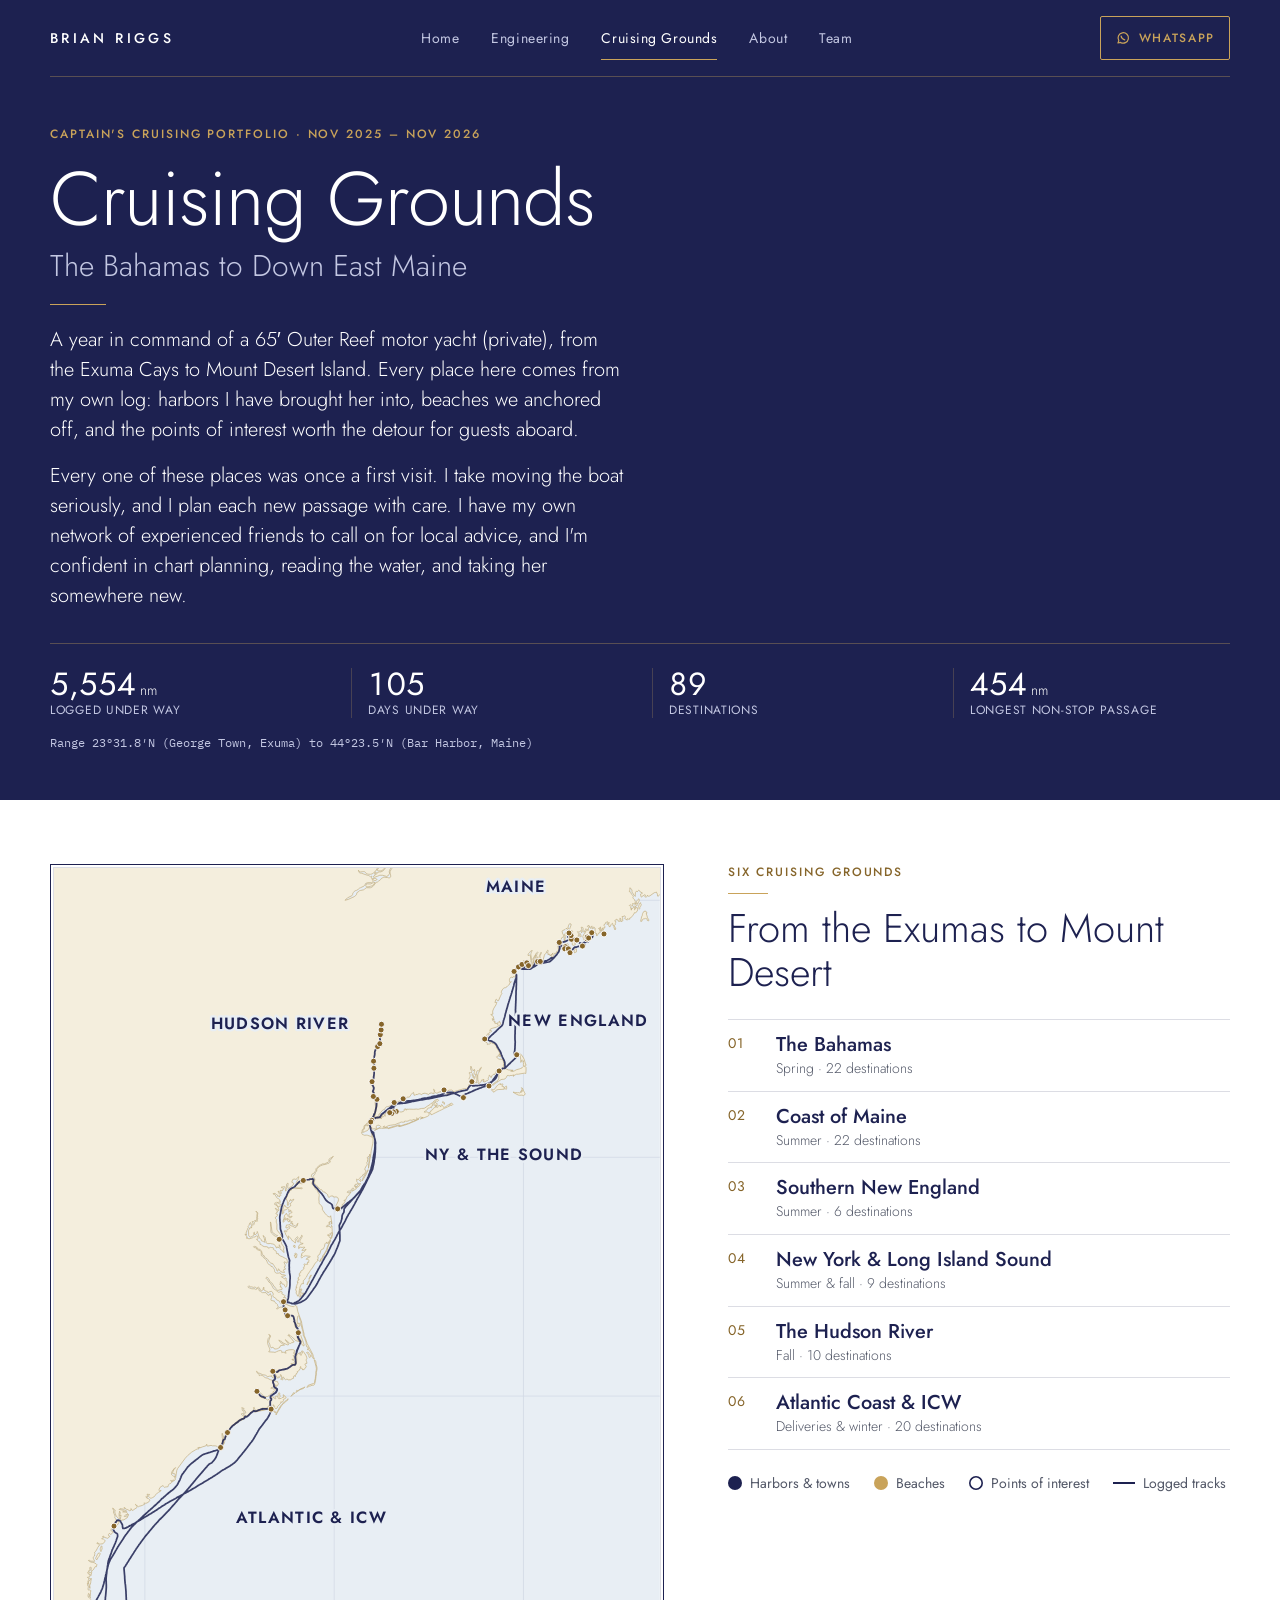
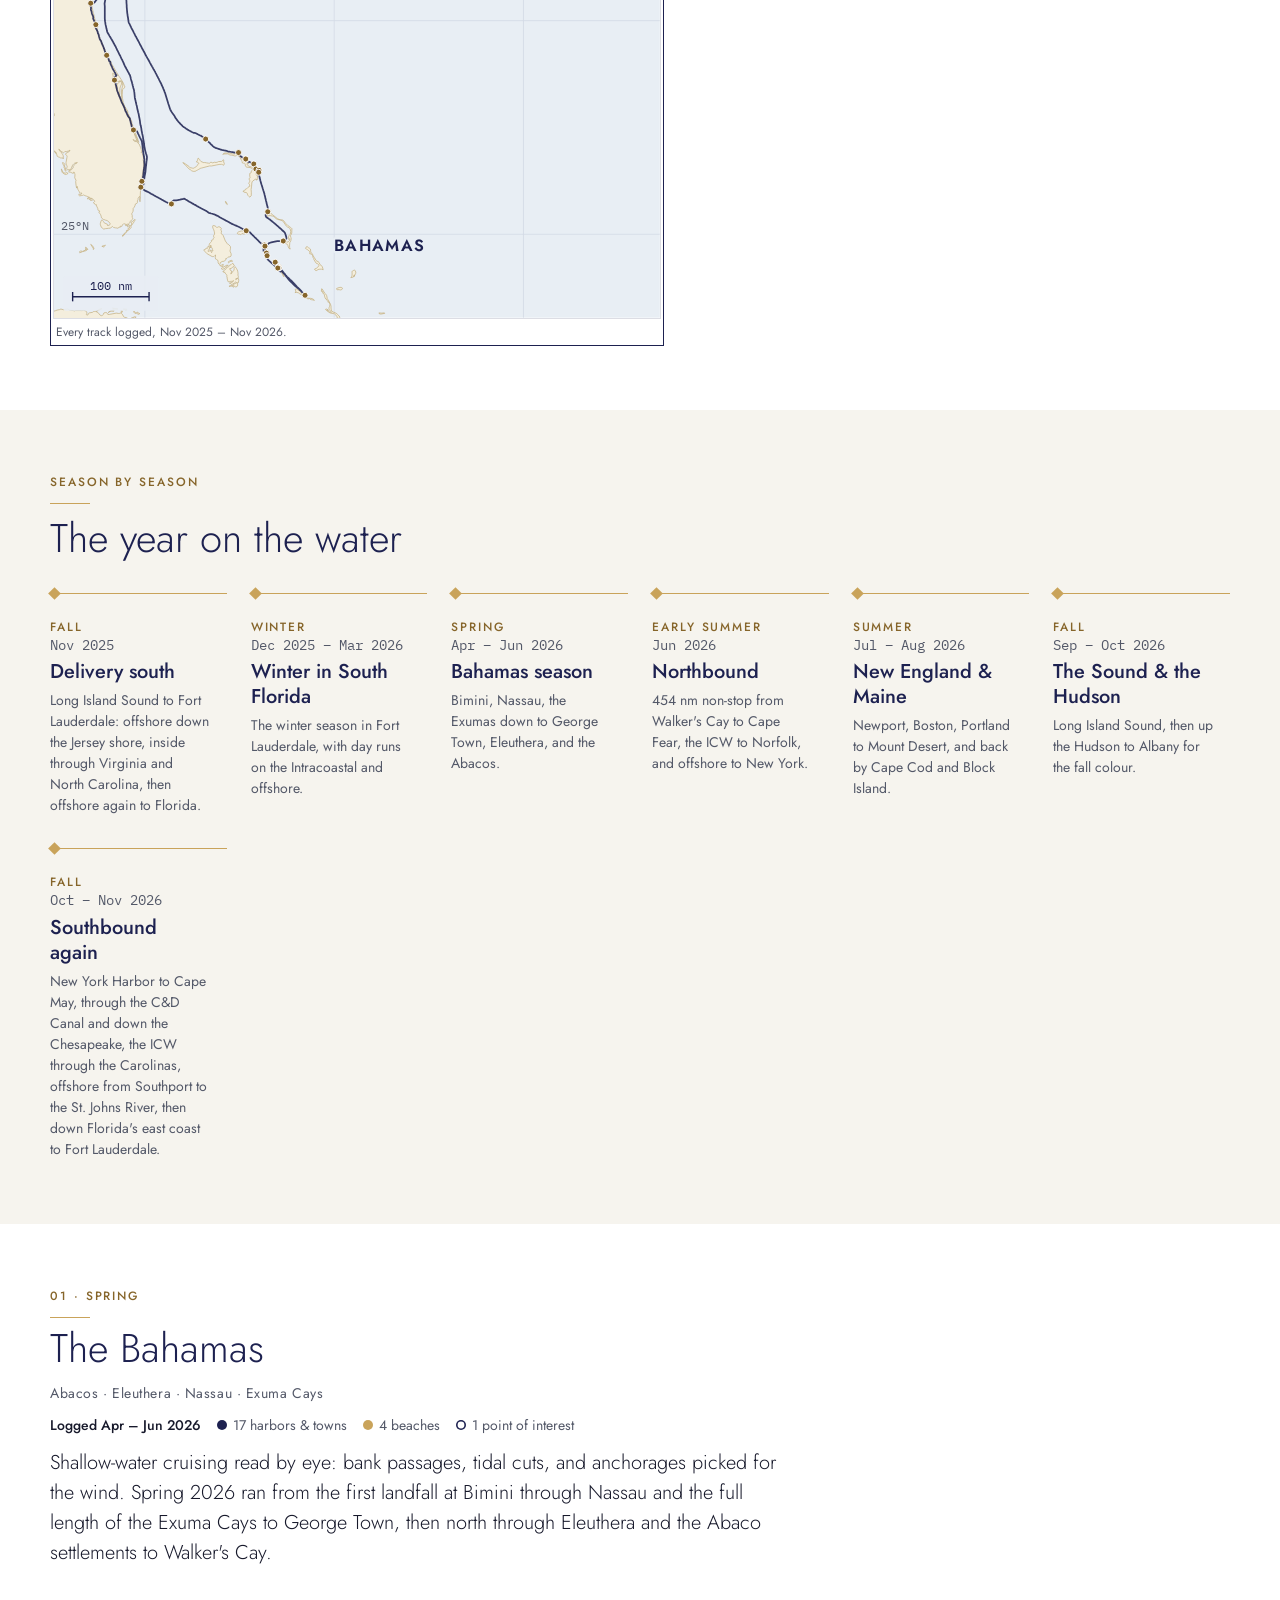
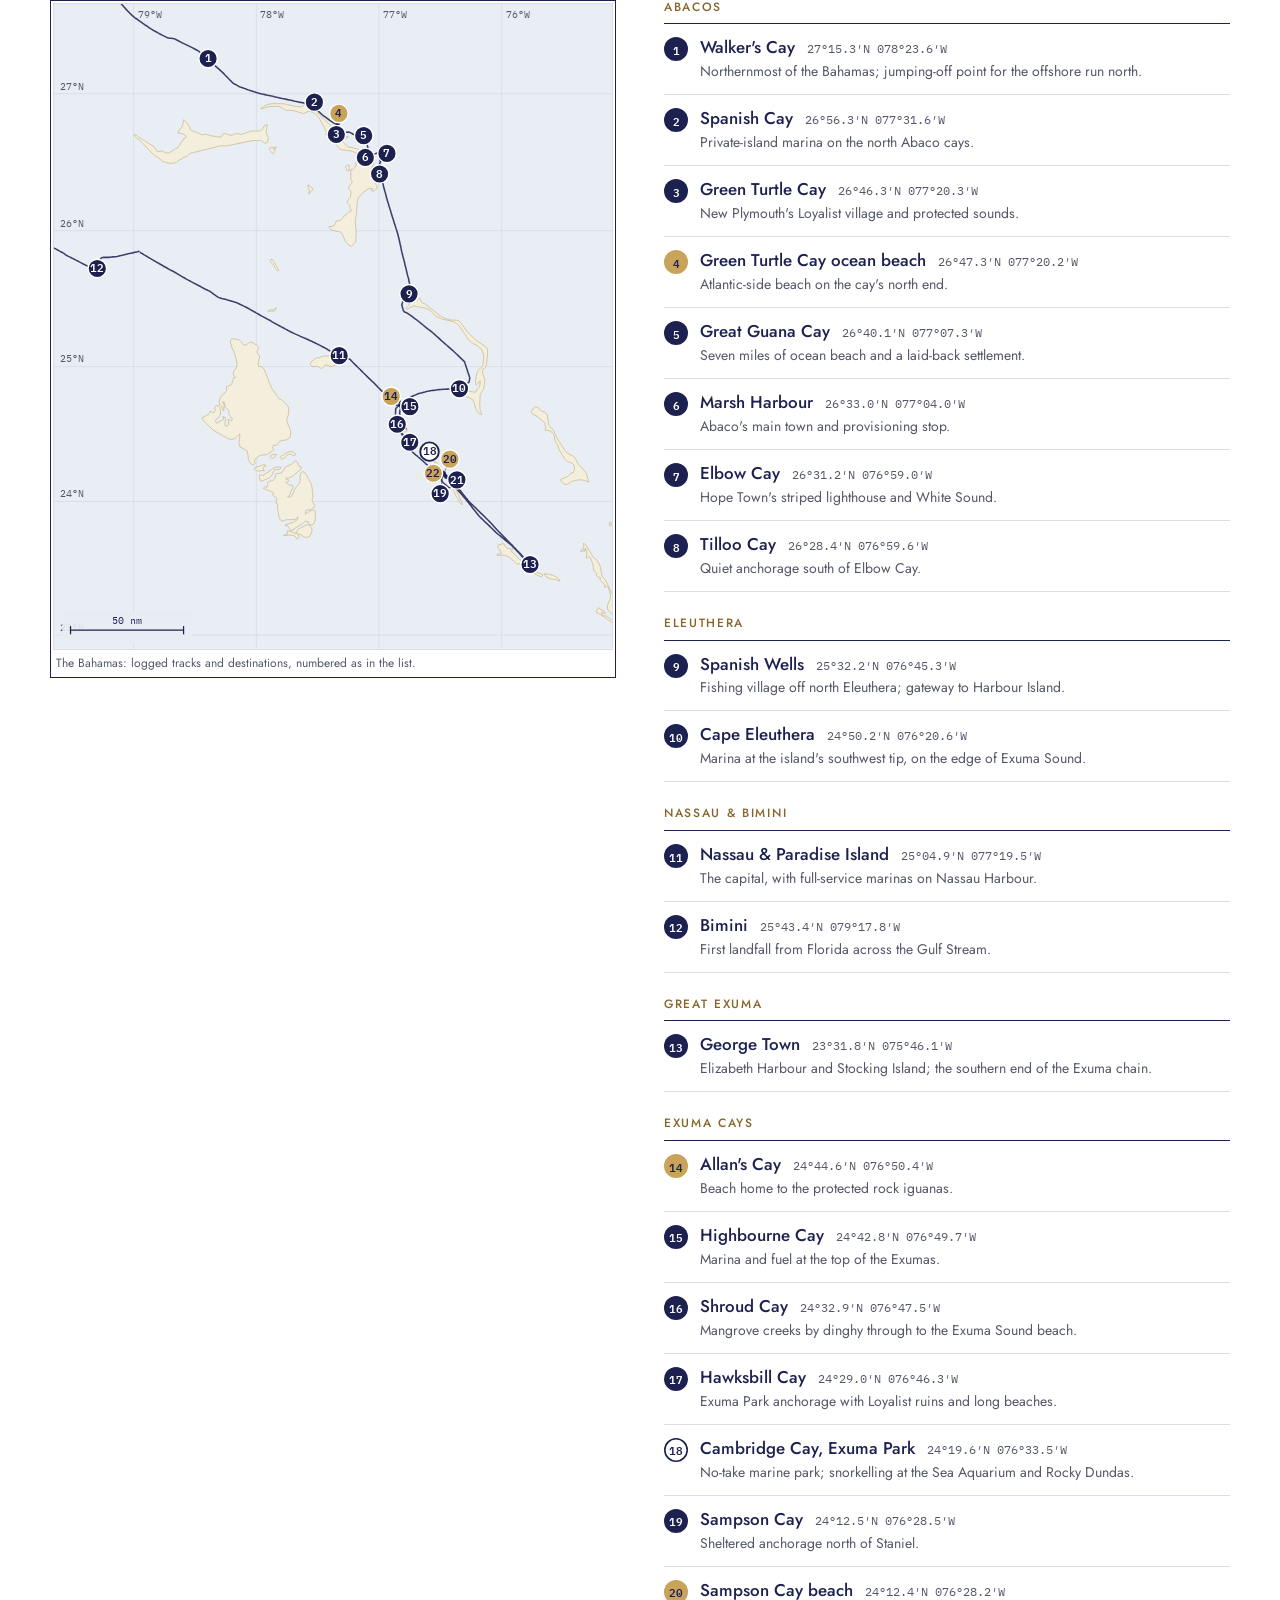
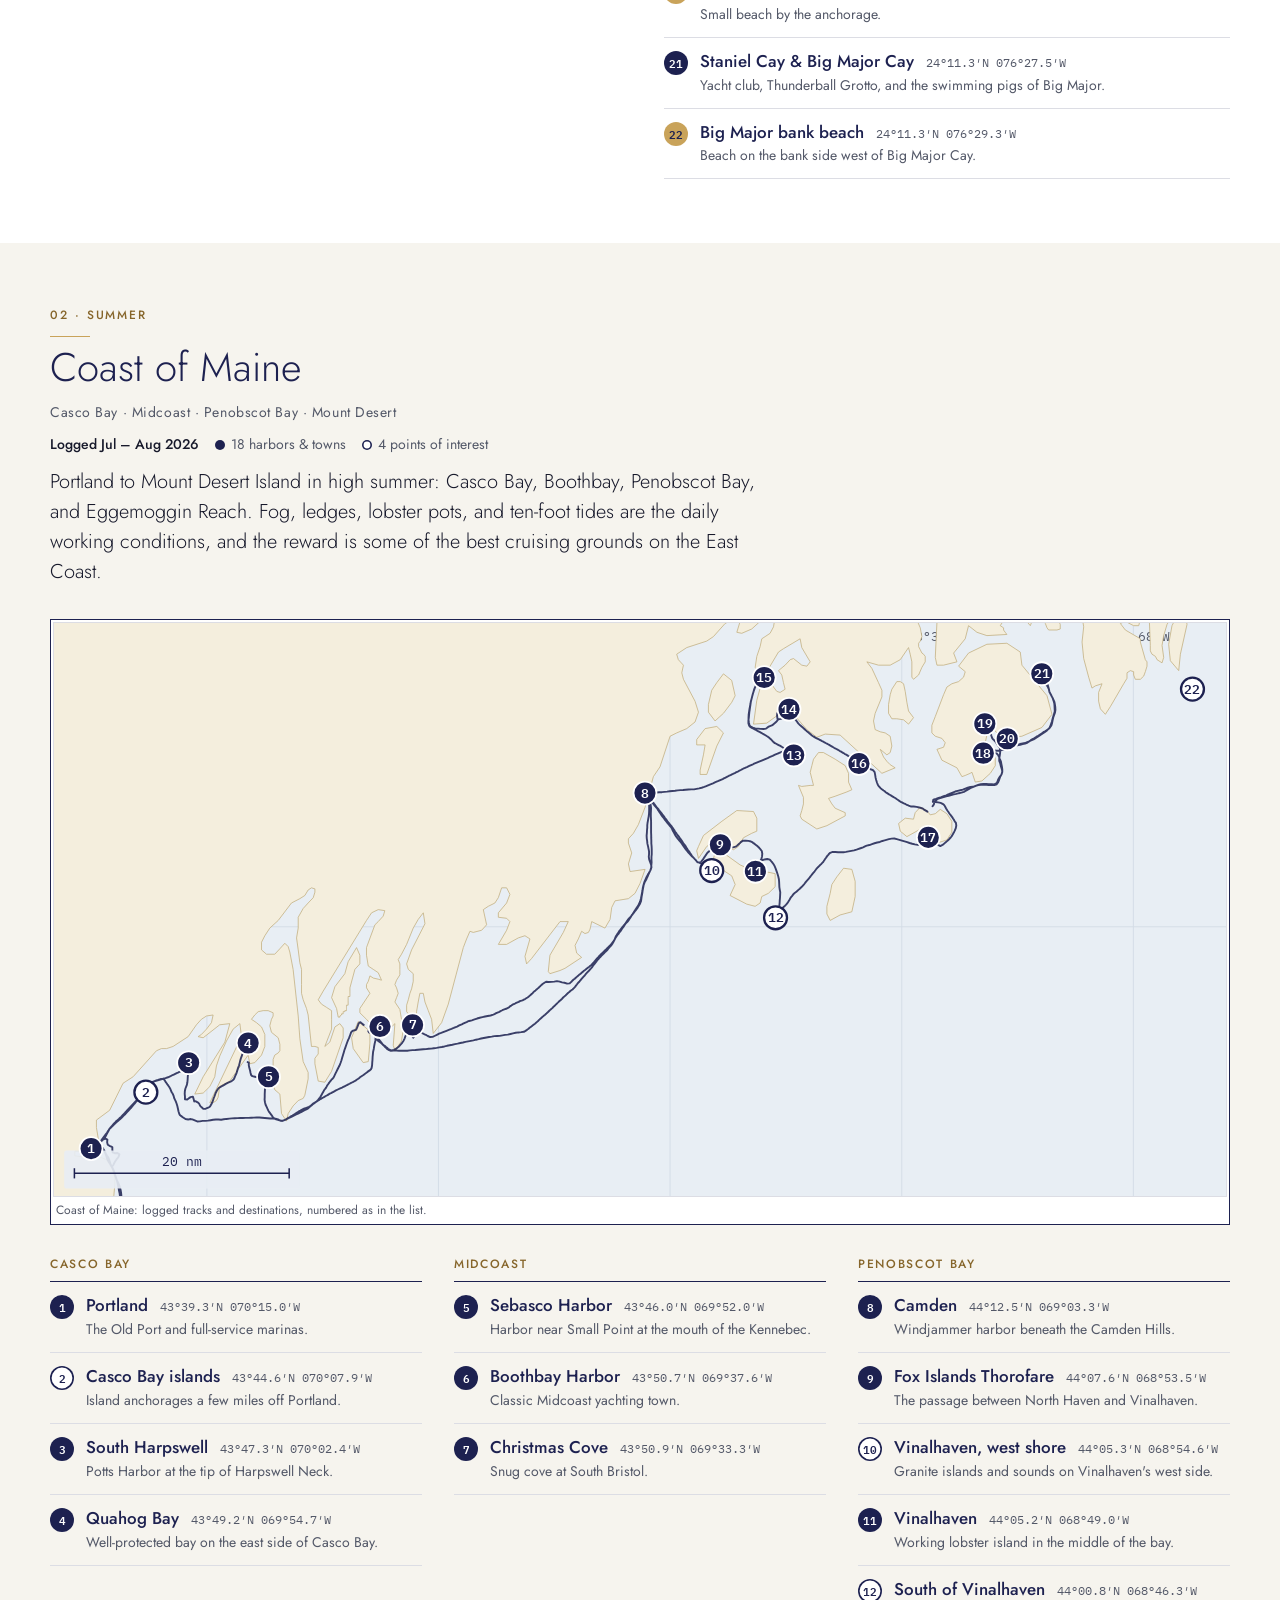
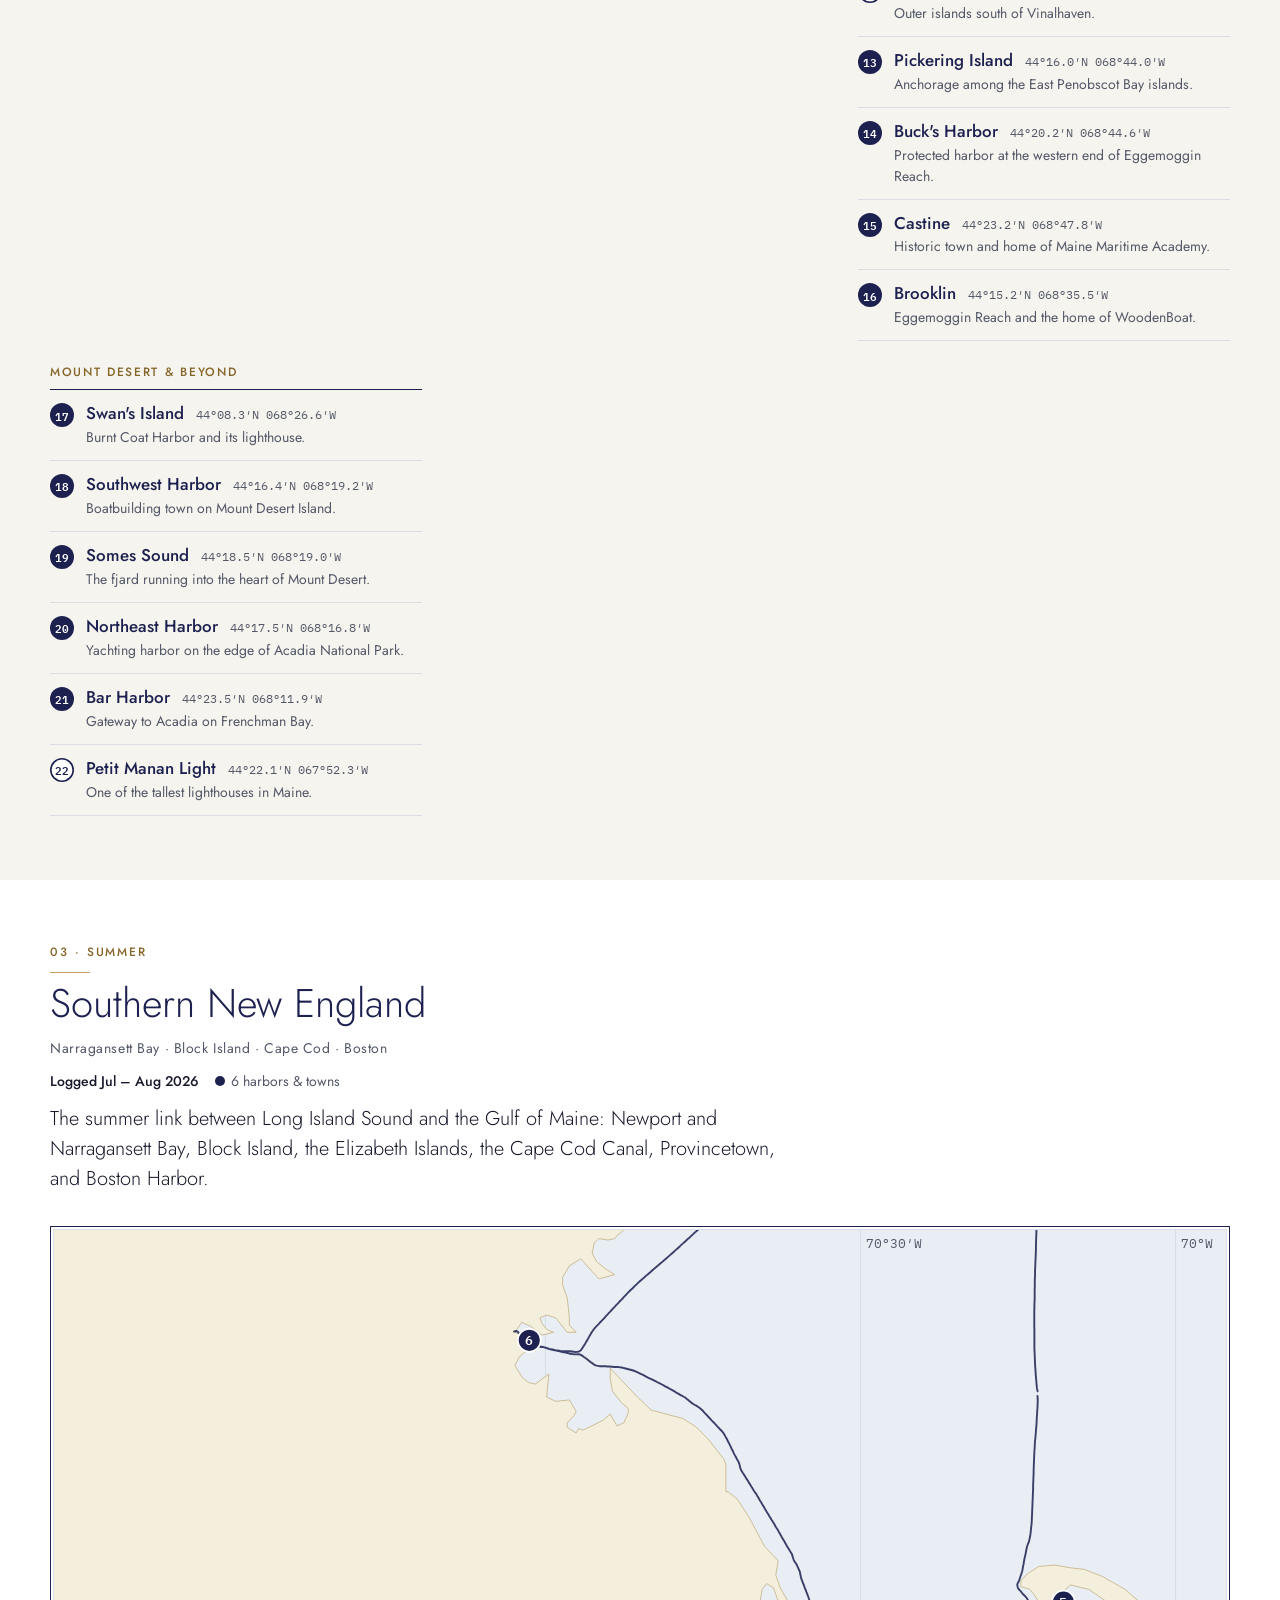
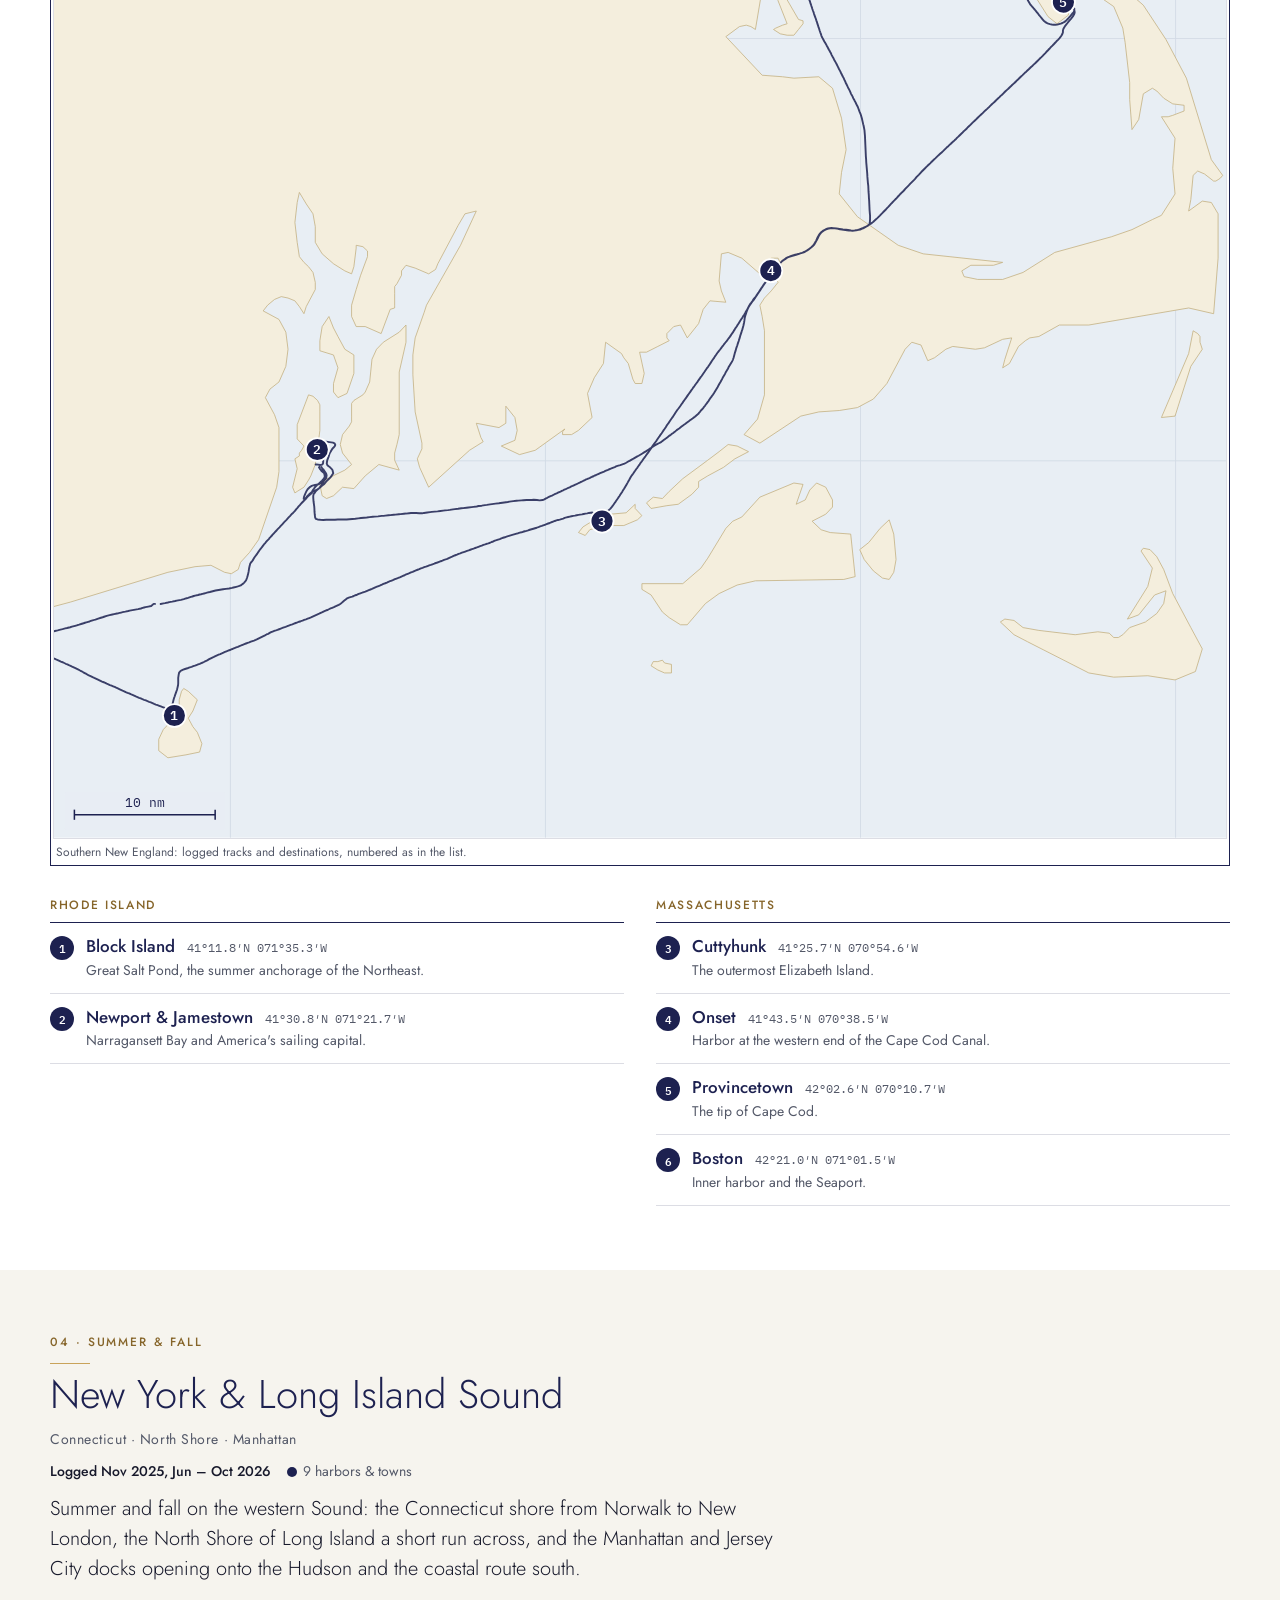
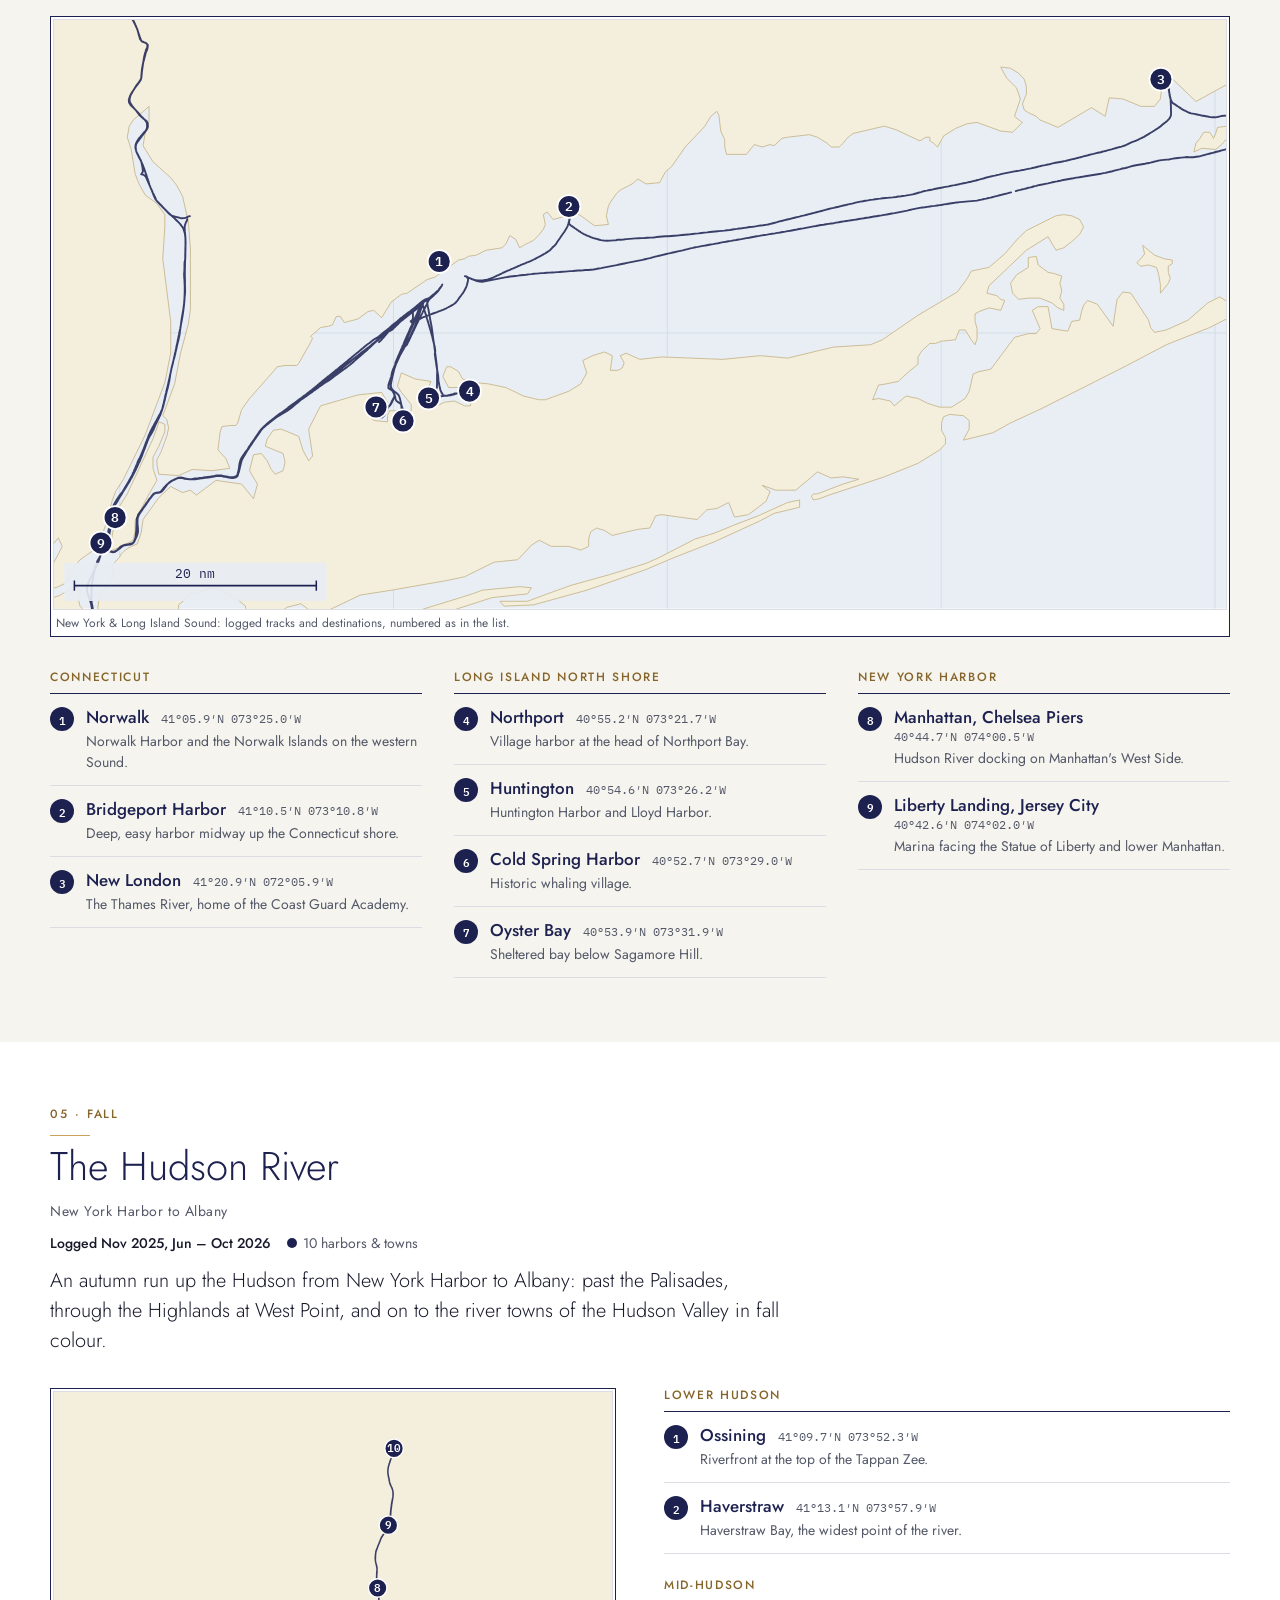
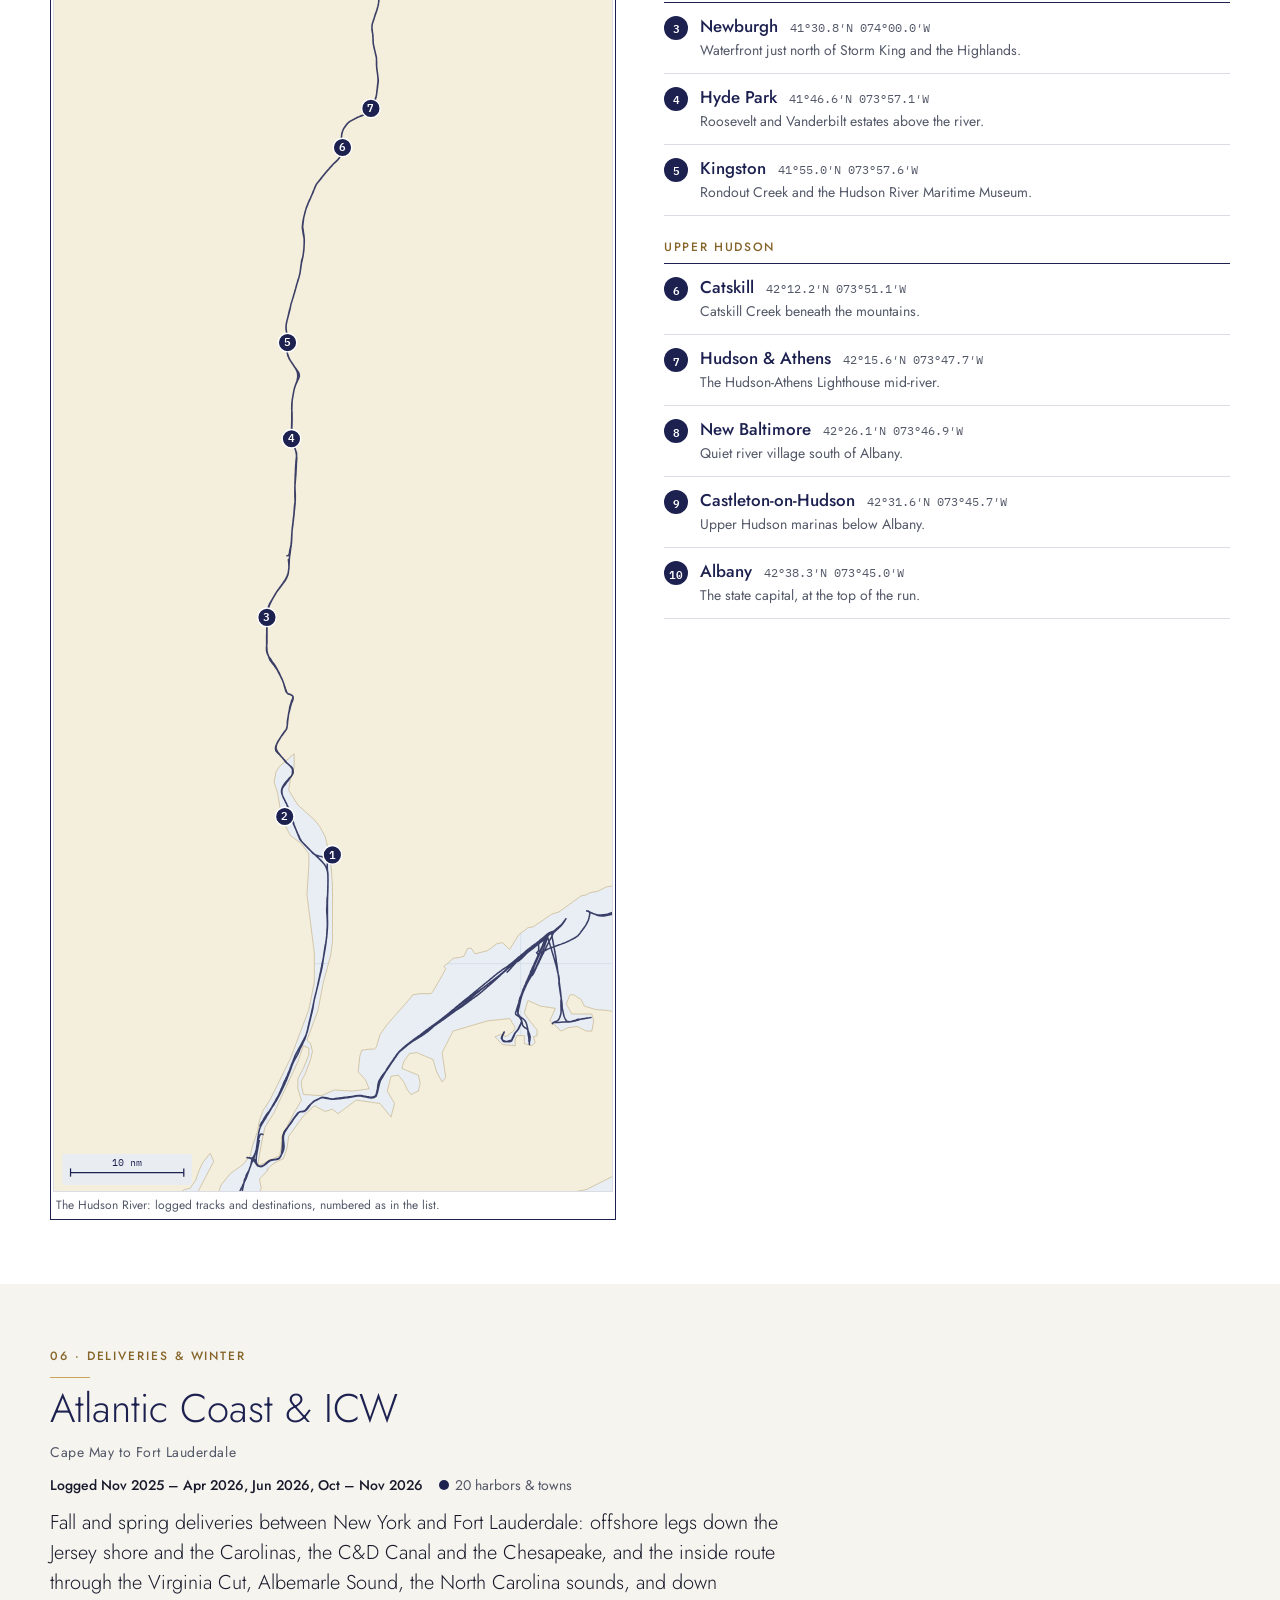
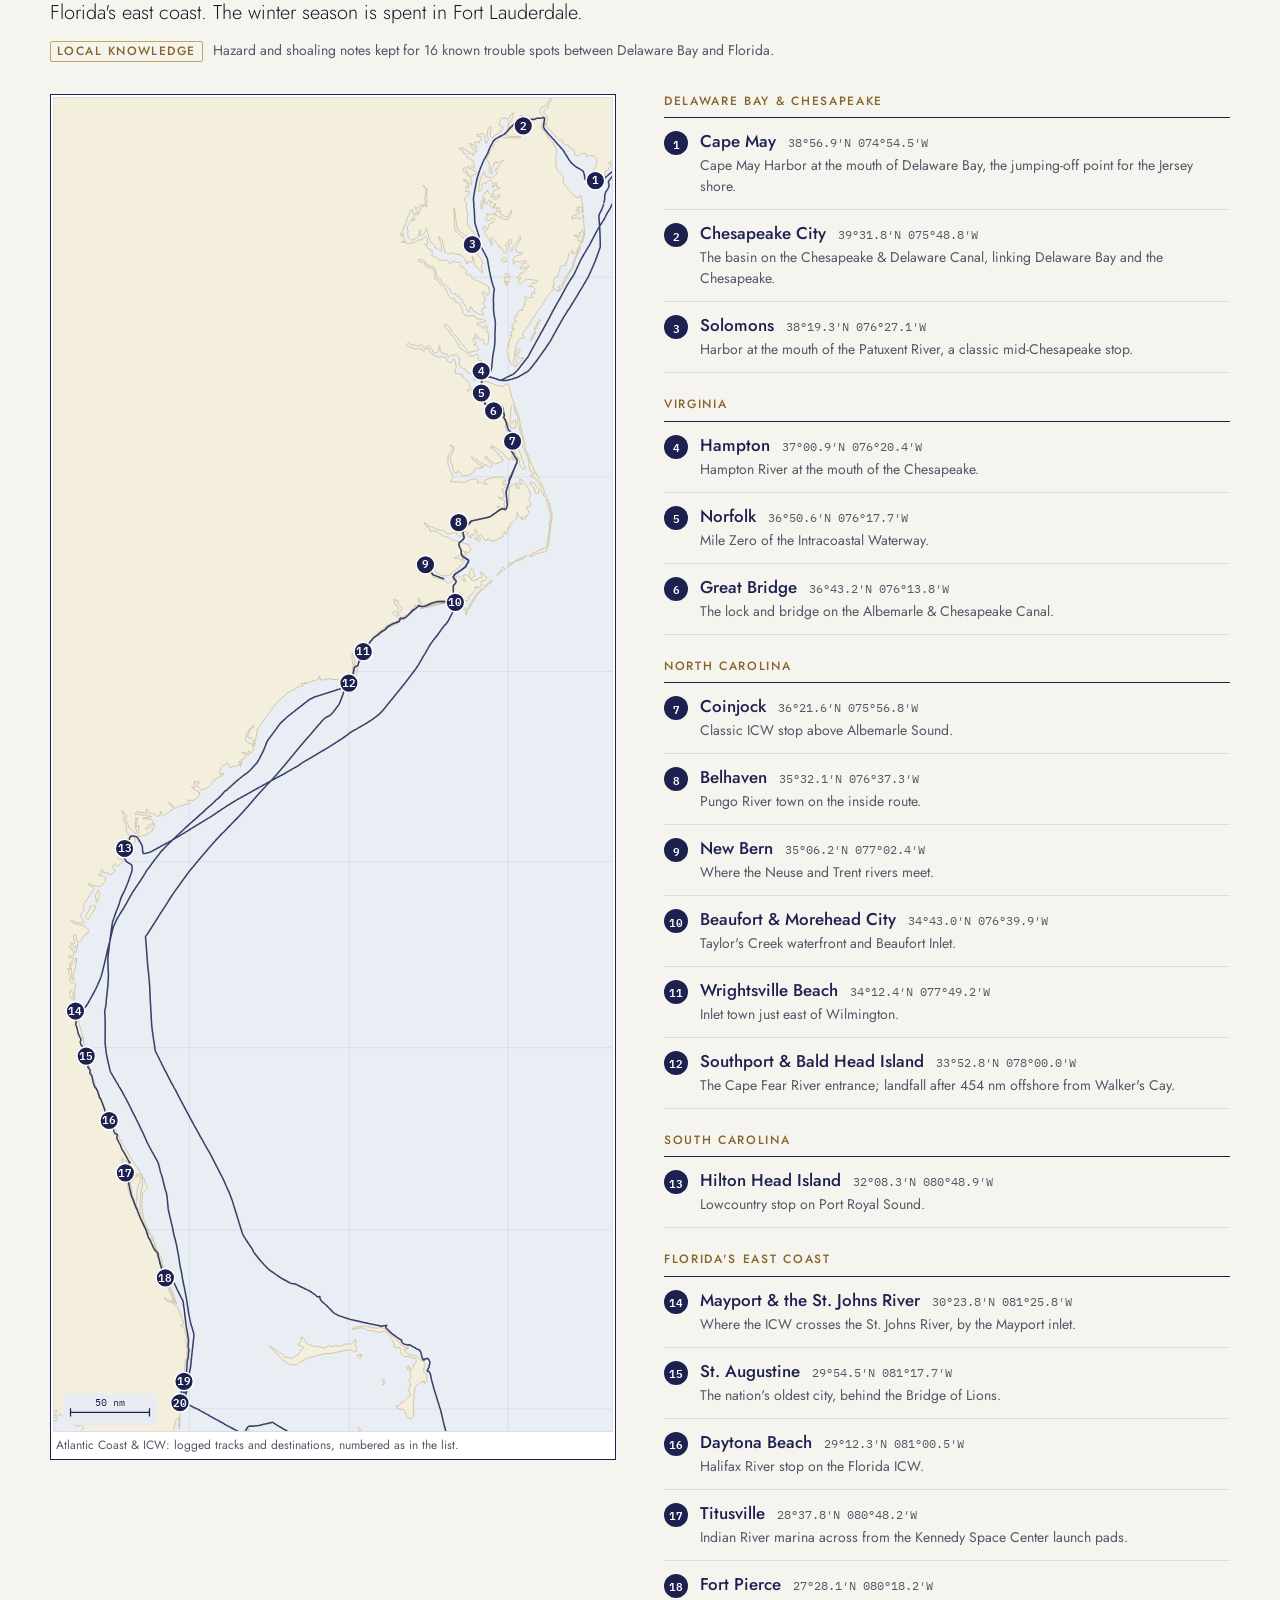
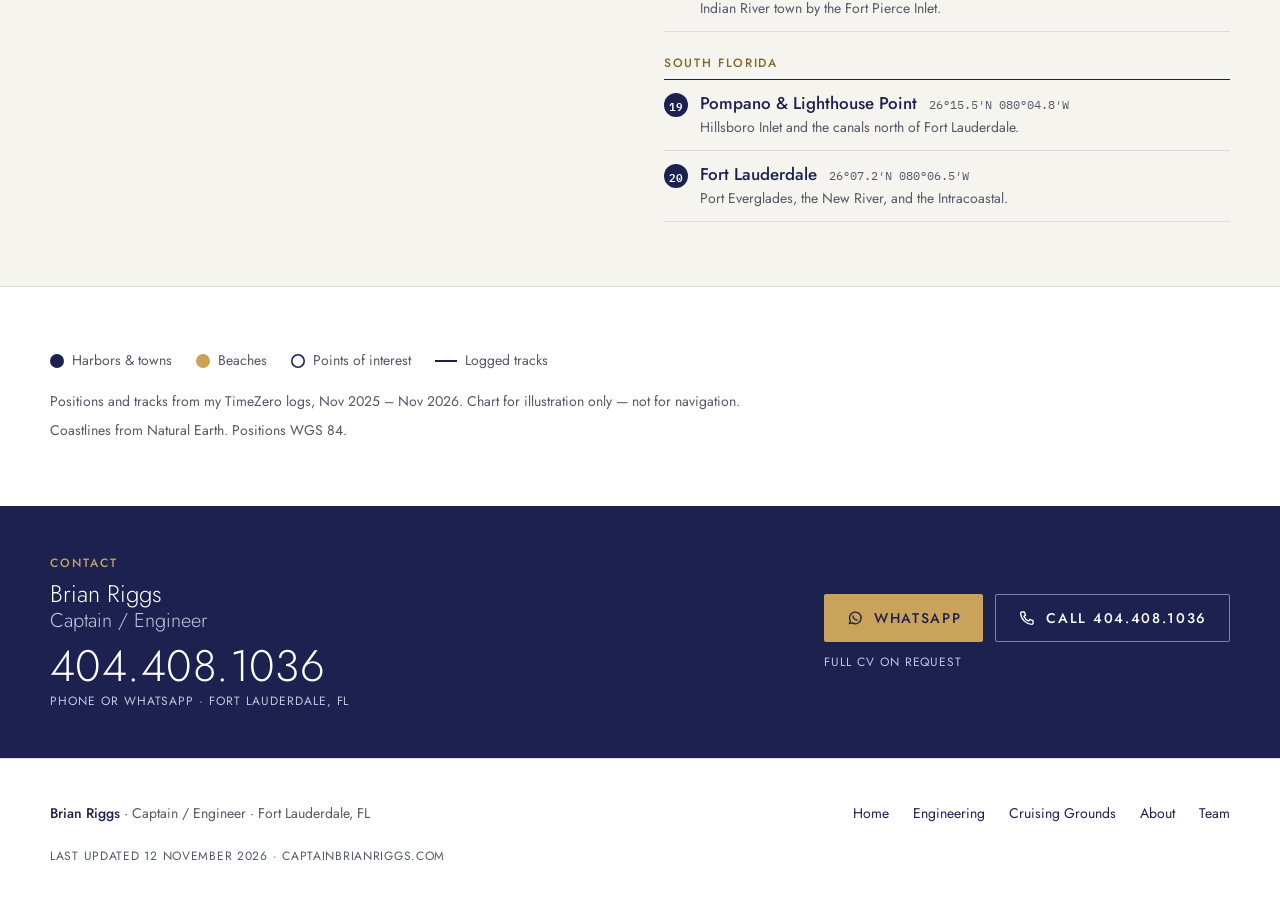
==== commit 5de3cb8c: "Team in top menu; crew led 4" ====
--- a/cruising-grounds/index.html
+++ b/cruising-grounds/index.html
@@ -30,7 +30,7 @@
 <link rel="preconnect" href="https://fonts.googleapis.com">
 <link rel="preconnect" href="https://fonts.gstatic.com" crossorigin>
 <link rel="stylesheet" href="https://fonts.googleapis.com/css2?family=Jost:wght@300;400;500;600&amp;family=IBM+Plex+Mono:wght@400;500&amp;display=swap">
-<link rel="stylesheet" href="/assets/site.css?v=1587ea9b">
+<link rel="stylesheet" href="/assets/site.css?v=a0592013">
 <link rel="stylesheet" href="/assets/grounds.css?v=469ddb8c">
 
 </head>
@@ -38,7 +38,7 @@
 <a class="skip" href="#main">Skip to content</a>
 
 <div class="site">
-<header class="masthead"><nav class="nav" aria-label="Main"><a class="brand" href="/">Brian Riggs</a><ul class="nav-links"><li><a href="/">Home</a></li><li><a href="/engineering/">Engineering</a></li><li><a href="/cruising-grounds/" aria-current="page">Cruising Grounds</a></li><li><a href="/#about">About</a></li></ul><a class="nav-cta" href="https://wa.me/14044081036"><svg viewBox="0 0 24 24" fill="none" stroke="currentColor" stroke-width="1.8" stroke-linejoin="round" aria-hidden="true" focusable="false"><path d="M4.5 19.5l1.2-3.6A7.8 7.8 0 1 1 8.4 18.6z"/><path d="M9.2 9.3c.3 2.3 2.4 4.6 5.4 5.4" stroke-linecap="round"/></svg><span>WhatsApp</span></a></nav></header>
+<header class="masthead"><nav class="nav" aria-label="Main"><a class="brand" href="/">Brian Riggs</a><ul class="nav-links"><li><a href="/">Home</a></li><li><a href="/engineering/">Engineering</a></li><li><a href="/cruising-grounds/" aria-current="page">Cruising Grounds</a></li><li><a href="/#about">About</a></li><li><a href="/team/">Team</a></li></ul><a class="nav-cta" href="https://wa.me/14044081036"><svg viewBox="0 0 24 24" fill="none" stroke="currentColor" stroke-width="1.8" stroke-linejoin="round" aria-hidden="true" focusable="false"><path d="M4.5 19.5l1.2-3.6A7.8 7.8 0 1 1 8.4 18.6z"/><path d="M9.2 9.3c.3 2.3 2.4 4.6 5.4 5.4" stroke-linecap="round"/></svg><span>WhatsApp</span></a></nav></header>
 <main id="main" tabindex="-1">
 <header class="cg-hero">
   <div class="cg-wrap">
--- a/assets/site.css
+++ b/assets/site.css
@@ -167,8 +167,8 @@
 }
 .dir-a .brand { font: 500 var(--fs-sm)/1 var(--font-display); letter-spacing: .24em; text-transform: uppercase; text-decoration: none; display: inline-flex; align-items: center; min-height: 44px; justify-self: start; }
 .dir-a .nav-links {
-  grid-column: 1 / -1; grid-row: 2; display: flex; flex-wrap: wrap; justify-content: space-between; gap: 0 var(--space-3);
-  font: 400 var(--fs-sm)/1 var(--font-body); letter-spacing: .04em; color: var(--on-navy-muted);
+  grid-column: 1 / -1; grid-row: 2; display: flex; flex-wrap: wrap; justify-content: space-between; gap: 0 var(--space-2);
+  font: 400 var(--fs-sm)/1 var(--font-body); letter-spacing: .01em; color: var(--on-navy-muted);
 }
 .dir-a .nav-links a { display: inline-flex; align-items: center; min-height: 44px; text-decoration: none; border-bottom: 1px solid transparent; }
 .dir-a .nav-links a:hover, .dir-a .nav-links [aria-current] { color: var(--on-navy); }
@@ -357,7 +357,7 @@
 /* ---------- wider screens ---------- */
 @media (min-width: 760px) { .dir-a { --gutter: 40px; } }
 @container site (min-width: 520px) {
-  .dir-a .nav-links { justify-content: flex-start; gap: 0 var(--space-6); }
+  .dir-a .nav-links { justify-content: flex-start; gap: 0 var(--space-6); letter-spacing: .04em; }
 }
 @container site (min-width: 720px) {
   .dir-a .grounds-grid { grid-template-columns: minmax(0, 400px) minmax(0, 1fr); gap: var(--space-8); }
